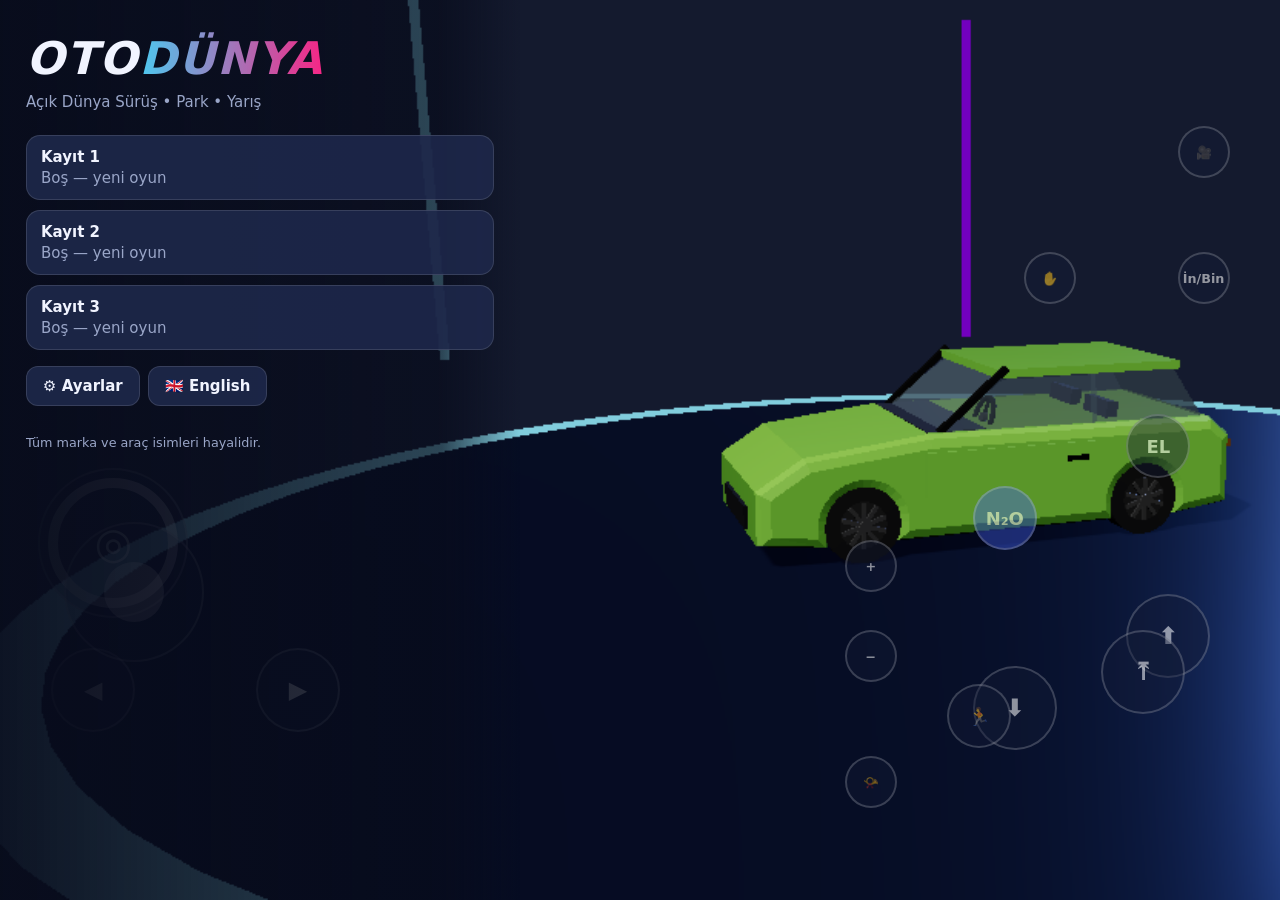
==== oyun-tek-dosya.html @ 237544c9 "Tek dosyalık HTML sürümü ve derleme betiği Co-Authored-By: Claude Opus 5.5 <noreply@anthropic.com> C" ====
<!doctype html>
<html lang="tr">
<head>
  <meta charset="utf-8" />
  <meta name="viewport" content="width=device-width, initial-scale=1, maximum-scale=1, user-scalable=no, viewport-fit=cover" />
  <meta name="theme-color" content="#0d1224" />
  <meta name="mobile-web-app-capable" content="yes" />
  <meta name="apple-mobile-web-app-capable" content="yes" />
  <meta name="description" content="OtoDünya: açık dünya araba sürüş, park etme ve yarış oyunu" />
  <title>OtoDünya — Açık Dünya Sürüş</title>
  <link rel="icon" href="[data-uri]" />
  <style>
:root {
  --ts: 1;
  --bg: #0d1224; --panel: rgba(16, 22, 44, 0.92); --panel2: rgba(30, 40, 75, 0.9);
  --line: rgba(255, 255, 255, 0.12); --txt: #f1f4ff; --muted: #9aa6c8;
  --pri: #4cc9f0; --pri2: #7209b7; --acc: #f72585; --ok: #06d6a0; --warn: #ffd166; --bad: #ef476f; --gold: #ffd60a;
  --r: 14px;
}
body.cb { --ok: #2b8cff; --bad: #ff9f1c; --acc: #ffb000; }
* { box-sizing: border-box; -webkit-tap-highlight-color: transparent; }
html, body { margin: 0; height: 100%; overflow: hidden; background: var(--bg); color: var(--txt); font-family: system-ui, -apple-system, 'Segoe UI', Roboto, 'Noto Sans', sans-serif; font-size: calc(15px * var(--ts)); user-select: none; -webkit-user-select: none; touch-action: none; }
#app, #app canvas { position: fixed; inset: 0; width: 100%; height: 100%; display: block; }
#hud, #touch, #ui { position: fixed; inset: 0; pointer-events: none; }
#ui > * { pointer-events: auto; }
#hud > * { pointer-events: none; }
#hud button, #hud .minimap-wrap, #hud .prompt, #hud .mission-panel, #hud .recover-btn { pointer-events: auto; }
.hidden { display: none !important; }
.muted { color: var(--muted); }
.small { font-size: 0.85em; }
.warn { color: var(--warn); }
button { font: inherit; color: inherit; }
input[type=range] { accent-color: var(--pri); width: 100%; min-width: 80px; }
input[type=checkbox] { width: 22px; height: 22px; accent-color: var(--pri); }

/* ---------- açılış / yükleme ---------- */
#boot, #loading { position: fixed; inset: 0; display: flex; flex-direction: column; align-items: center; justify-content: center; background: radial-gradient(circle at 30% 20%, #1d2b5c, #070a16 70%); z-index: 50; }
#loading { display: none; z-index: 40; }
.spinner { width: 44px; height: 44px; border: 4px solid #fff3; border-top-color: var(--pri); border-radius: 50%; animation: spin 0.9s linear infinite; }
@keyframes spin { to { transform: rotate(360deg); } }
.ld-box { width: min(560px, 86vw); text-align: center; }
.ld-box h1, .logo h1, .mm-head h1 { font-size: 3em; font-weight: 900; letter-spacing: 2px; margin: 0 0 18px; font-style: italic; }
h1 span { background: linear-gradient(90deg, var(--pri), var(--acc)); -webkit-background-clip: text; background-clip: text; color: transparent; }
.ld-bar { height: 12px; background: #ffffff18; border-radius: 99px; overflow: hidden; }
.ld-bar i { display: block; height: 100%; width: 0; background: linear-gradient(90deg, var(--pri), var(--acc)); transition: width 0.25s; }
#loadTip { color: var(--muted); margin-top: 18px; min-height: 2.4em; }

/* ---------- genel bileşenler ---------- */
.btn { border: 1px solid var(--line); background: var(--panel2); padding: 10px 16px; border-radius: 12px; cursor: pointer; font-weight: 600; transition: transform 0.08s, background 0.2s; white-space: nowrap; }
.btn:hover { background: #2b3a6e; }
.btn:active { transform: scale(0.96); }
.btn:disabled { opacity: 0.45; cursor: not-allowed; }
.btn.primary { background: linear-gradient(135deg, var(--pri), #4361ee); border-color: transparent; color: #051026; }
.btn.danger { background: #5c1b2a; border-color: #ef476f66; }
.btn.small { padding: 6px 10px; font-size: 0.88em; border-radius: 9px; }
.btn.on { outline: 2px solid var(--pri); background: #1c4a66; }
.btn.wide { width: 100%; margin: 4px 0; }
.row { display: flex; gap: 8px; align-items: center; flex-wrap: wrap; }
.seg { display: flex; gap: 6px; flex-wrap: nowrap; overflow-x: auto; }
.seg.wrap { flex-wrap: wrap; }
.input { background: #0b1022; border: 1px solid var(--line); color: var(--txt); padding: 10px 12px; border-radius: 10px; font: inherit; width: 100%; max-width: 280px; user-select: text; -webkit-user-select: text; }
.tabs { display: flex; gap: 6px; overflow-x: auto; padding-bottom: 6px; margin-bottom: 10px; scrollbar-width: thin; }
.tab { border: 1px solid var(--line); background: transparent; padding: 8px 12px; border-radius: 99px; cursor: pointer; white-space: nowrap; font-weight: 600; }
.tab.on { background: var(--pri); color: #041022; border-color: transparent; }
.badge { background: var(--ok); color: #032; font-size: 0.75em; padding: 2px 8px; border-radius: 99px; font-weight: 700; }
.mp-bar { height: 7px; background: #ffffff1c; border-radius: 99px; overflow: hidden; margin: 6px 0; }
.mp-bar i { display: block; height: 100%; background: linear-gradient(90deg, var(--ok), var(--pri)); }
.stars { color: var(--gold); font-size: 1.4em; letter-spacing: 2px; }
.price-big { font-size: 1.6em; font-weight: 800; color: var(--gold); }
hr { border: 0; border-top: 1px solid var(--line); margin: 14px 0; }

.overlay { position: fixed; inset: 0; background: rgba(5, 8, 20, 0.62); display: flex; align-items: center; justify-content: center; z-index: 30; pointer-events: auto; backdrop-filter: blur(3px); animation: fade 0.18s; }
@keyframes fade { from { opacity: 0; } }
.overlay .card { background: var(--panel); border: 1px solid var(--line); border-radius: 18px; padding: 20px 22px; width: min(460px, 92vw); max-height: 90vh; overflow: auto; box-shadow: 0 20px 60px #0008; text-align: center; animation: pop 0.2s; }
@keyframes pop { from { transform: scale(0.92); opacity: 0; } }
.overlay .card h2, .overlay .card h3 { margin-top: 0; }
.overlay .card .row { justify-content: center; margin-top: 12px; }
.overlay.pause .card { text-align: left; }
.overlay.pause .keys { margin-top: 12px; line-height: 1.5; }
.lbl { display: block; color: var(--muted); font-size: 0.85em; margin-top: 8px; }
.result .rewards { display: flex; gap: 14px; justify-content: center; font-size: 1.15em; font-weight: 700; margin: 10px 0; }
.days { display: grid; grid-template-columns: repeat(7, 1fr); gap: 4px; margin: 10px 0; }
.day { background: #ffffff10; border-radius: 10px; padding: 6px 2px; font-size: 0.72em; display: flex; flex-direction: column; gap: 2px; }
.day.got { opacity: 0.5; }
.day.today { background: linear-gradient(135deg, var(--pri), var(--acc)); color: #000; font-weight: 700; transform: scale(1.06); }

/* ---------- başlık / ana menü ---------- */
.title-screen { position: absolute; left: 0; top: 0; bottom: 0; width: min(520px, 100%); padding: 32px 26px; background: linear-gradient(90deg, rgba(8, 12, 28, 0.96), rgba(8, 12, 28, 0.7) 85%, transparent); display: flex; flex-direction: column; gap: 16px; overflow: auto; }
.logo p { color: var(--muted); margin: -10px 0 8px; }
.slots { display: flex; flex-direction: column; gap: 10px; }
.slot { display: flex; gap: 8px; align-items: stretch; }
.slot-info { flex: 1; display: flex; flex-direction: column; gap: 3px; background: var(--panel2); border: 1px solid var(--line); border-radius: var(--r); padding: 12px 14px; cursor: pointer; transition: border-color 0.2s; }
.slot-info:hover { border-color: var(--pri); }
.main-menu { position: absolute; left: 0; top: 0; bottom: 0; width: min(560px, 100%); padding: 24px; background: linear-gradient(90deg, rgba(8, 12, 28, 0.95), rgba(8, 12, 28, 0.6) 85%, transparent); display: flex; flex-direction: column; gap: 14px; overflow: auto; }
.mm-head h1 { font-size: 2.3em; margin-bottom: 6px; }
.mm-player { display: flex; gap: 10px; flex-wrap: wrap; color: var(--muted); }
.mm-player b { color: var(--txt); }
.mm-grid { display: grid; grid-template-columns: 1fr 1fr; gap: 10px; }
.mbtn { display: flex; align-items: center; gap: 10px; background: var(--panel2); border: 1px solid var(--line); border-radius: var(--r); padding: 14px; cursor: pointer; font-weight: 700; font-size: 1.02em; text-align: left; transition: transform 0.1s, border-color 0.2s; }
.mbtn:hover { border-color: var(--pri); transform: translateY(-2px); }
.mbtn .mi { font-size: 1.6em; }
.mbtn.big { grid-column: span 2; padding: 18px; font-size: 1.2em; }
.mbtn.primary { background: linear-gradient(135deg, #4361ee, #7209b7); }
.continue { padding: 14px; font-size: 1.1em; }

/* ---------- ekranlar ---------- */
.screen { position: absolute; inset: 0; display: flex; flex-direction: column; background: rgba(8, 12, 28, 0.94); }
.screen.split { background: linear-gradient(90deg, rgba(8, 12, 28, 0.97) 0, rgba(8, 12, 28, 0.93) 55%, transparent 56%); }
.screen.split .scr-body { width: 56%; }
.scr-head { display: flex; align-items: center; gap: 12px; padding: 12px 16px; border-bottom: 1px solid var(--line); background: rgba(8, 12, 28, 0.85); }
.scr-head h2 { margin: 0; flex: 1; font-size: 1.25em; }
.wallet { display: flex; gap: 12px; font-weight: 700; }
.scr-body { flex: 1; overflow: auto; padding: 14px 16px 40px; }
.map-grid { display: grid; grid-template-columns: repeat(auto-fill, minmax(190px, 1fr)); gap: 12px; }
.map-card { background: linear-gradient(160deg, color-mix(in srgb, var(--c) 45%, #111a33), #111a33); border: 1px solid var(--line); border-radius: var(--r); padding: 16px; cursor: pointer; min-height: 130px; display: flex; flex-direction: column; gap: 4px; transition: transform 0.1s; }
.map-card:hover { transform: translateY(-3px); }
.map-card.cur { outline: 2px solid var(--pri); }
.map-card.locked { filter: grayscale(0.8); opacity: 0.6; }
.map-card h3 { margin: 4px 0; }
.map-ico { font-size: 2.2em; }
.mis-list { display: flex; flex-direction: column; gap: 8px; }
.mis-card { display: flex; gap: 12px; align-items: center; background: var(--panel2); border: 1px solid var(--line); border-radius: var(--r); padding: 10px 12px; }
.mis-card.locked { opacity: 0.5; }
.mis-ico { font-size: 1.8em; width: 44px; text-align: center; }
.mis-info { flex: 1; display: flex; flex-direction: column; gap: 2px; min-width: 0; }
.mis-rew { font-size: 0.82em; color: var(--warn); }
.mis-right { display: flex; flex-direction: column; align-items: flex-end; gap: 6px; }
.mis-right .stars { font-size: 1em; }
.lic-row { display: flex; gap: 6px; flex-wrap: wrap; margin-bottom: 10px; }
.lic { padding: 4px 10px; border-radius: 99px; background: #ffffff10; font-size: 0.85em; opacity: 0.55; }
.lic.on { background: var(--ok); color: #032; opacity: 1; font-weight: 700; }
.events section, .boards section { background: var(--panel2); border-radius: var(--r); padding: 12px 14px; margin-bottom: 12px; border: 1px solid var(--line); }
.events h3, .boards h3 { margin: 0 0 8px; }
.task { padding: 6px 0; border-bottom: 1px dashed var(--line); }
.task.done b { text-decoration: line-through; color: var(--ok); }
.board { margin: 6px 0; padding-left: 26px; }
.board li { padding: 3px 0; }
.board li.me { color: var(--gold); font-weight: 800; }
.ach-grid { display: grid; grid-template-columns: repeat(auto-fill, minmax(220px, 1fr)); gap: 10px; }
.ach { background: var(--panel2); border: 1px solid var(--line); border-radius: var(--r); padding: 10px 12px; display: flex; flex-direction: column; gap: 3px; opacity: 0.75; }
.ach.got { opacity: 1; border-color: var(--gold); background: linear-gradient(160deg, #3d3510, var(--panel2)); }
.stats { display: grid; grid-template-columns: repeat(auto-fill, minmax(260px, 1fr)); gap: 8px; }
.stat { display: flex; justify-content: space-between; background: var(--panel2); padding: 10px 14px; border-radius: 10px; }
.set-row { display: flex; align-items: center; gap: 12px; padding: 8px 0; flex-wrap: wrap; }
.settings .set-row { padding: 10px 0; border-bottom: 1px solid var(--line); flex-wrap: nowrap; }
.set-row > span:first-child { flex: 0 0 42%; }
.set-row b { min-width: 52px; text-align: right; }

/* garaj / galeri */
.garage-head { display: flex; gap: 8px; align-items: center; flex-wrap: wrap; margin-bottom: 10px; }
.car-list, .gal-list { display: flex; gap: 8px; overflow-x: auto; padding-bottom: 8px; margin-bottom: 8px; }
.car-item, .gal-card { flex: 0 0 auto; min-width: 140px; background: var(--panel2); border: 1px solid var(--line); border-radius: 12px; padding: 10px; cursor: pointer; display: flex; flex-direction: column; gap: 3px; }
.car-item.on, .gal-card.on { border-color: var(--pri); box-shadow: 0 0 0 1px var(--pri) inset; }
.gal-card.locked { opacity: 0.6; }
.gal-card .price { color: var(--warn); font-weight: 700; font-size: 0.9em; }
.garage-detail h3, .gal-detail h3 { margin: 6px 0; }
.statbars { display: flex; flex-direction: column; gap: 5px; margin: 8px 0 12px; }
.statbar { display: flex; align-items: center; gap: 10px; }
.statbar span { width: 78px; color: var(--muted); font-size: 0.88em; }
.sb { flex: 1; height: 9px; background: #ffffff16; border-radius: 99px; position: relative; overflow: hidden; }
.sb i { position: absolute; left: 0; top: 0; bottom: 0; background: linear-gradient(90deg, var(--pri), #4361ee); border-radius: 99px; }
.sb u { position: absolute; top: 0; bottom: 0; background: var(--ok); }
.upg-list { display: grid; grid-template-columns: repeat(auto-fill, minmax(200px, 1fr)); gap: 8px; }
.upg { background: var(--panel2); border: 1px solid var(--line); border-radius: 12px; padding: 10px; display: flex; flex-direction: column; gap: 4px; }
.pips { display: flex; gap: 4px; }
.pips i { width: 22px; height: 7px; border-radius: 4px; background: #ffffff22; }
.pips i.on { background: var(--ok); }
.engines h4, .profiles h4 { margin: 14px 0 6px; }
.tune-row { padding: 8px 0; border-bottom: 1px solid var(--line); display: flex; flex-direction: column; gap: 4px; }
.tune-sl { display: flex; align-items: center; gap: 8px; }
.tune-sl small { width: 64px; color: var(--muted); font-size: 0.78em; }
.tune-sl small:last-child { text-align: right; }
.profiles .row { padding: 4px 0; }
.profiles .row b { width: 70px; }
.swatches { display: flex; flex-wrap: wrap; gap: 6px; align-items: center; }
.swatches i { width: 30px; height: 30px; border-radius: 50%; border: 2px solid #fff3; cursor: pointer; }
.swatches i.on { border-color: #fff; transform: scale(1.12); }
.swatches input[type=color] { width: 36px; height: 32px; border: 0; background: none; padding: 0; }
.mod-host h4 { margin: 12px 0 6px; }
.mod-foot { position: sticky; bottom: 0; display: flex; gap: 8px; align-items: center; justify-content: flex-end; background: var(--panel); padding: 10px 0; margin-top: 14px; border-top: 1px solid var(--line); }
.mod-foot span { flex: 1; font-weight: 700; color: var(--warn); }
.cloth-list { display: grid; grid-template-columns: repeat(auto-fill, minmax(170px, 1fr)); gap: 8px; }
.cloth { display: flex; align-items: center; gap: 8px; background: var(--panel2); border: 1px solid var(--line); border-radius: 12px; padding: 8px 10px; }
.cloth.on { border-color: var(--ok); }
.cloth b { flex: 1; font-size: 0.9em; }
.cl-sw { width: 22px; height: 22px; border-radius: 6px; border: 1px solid #fff4; }

/* ---------- HUD ---------- */
.hud-top { position: absolute; top: max(10px, env(safe-area-inset-top)); right: 12px; display: flex; gap: 8px; align-items: center; }
.hud-money, .hud-gold, .hud-level { background: rgba(8, 12, 28, 0.7); border: 1px solid var(--line); padding: 6px 12px; border-radius: 99px; font-weight: 800; display: flex; align-items: center; gap: 6px; }
.hud-gold b { color: var(--gold); }
.hud-level { flex-direction: column; gap: 2px; padding: 4px 12px; font-size: 0.8em; }
.xpbar { width: 64px; height: 4px; background: #ffffff22; border-radius: 9px; overflow: hidden; }
.xpbar i { display: block; height: 100%; background: var(--warn); }
.hud-btn { width: 40px; height: 40px; border-radius: 50%; border: 1px solid var(--line); background: rgba(8, 12, 28, 0.7); cursor: pointer; font-size: 1.1em; }
.minimap-wrap { position: absolute; top: max(10px, env(safe-area-inset-top)); left: 12px; width: 170px; height: 170px; border-radius: 50%; border: 3px solid rgba(255, 255, 255, 0.85); box-shadow: 0 4px 18px #0007; overflow: hidden; background: #111; cursor: pointer; }
.minimap { width: 100%; height: 100%; }
.mini-n { position: absolute; top: 2px; left: 50%; transform: translateX(-50%); font-weight: 900; font-size: 11px; color: #fff; text-shadow: 0 0 3px #000; }
.mini-speedlimit { position: absolute; right: 6px; bottom: 6px; width: 36px; height: 36px; border-radius: 50%; background: #fff; border: 4px solid #d62828; color: #000; font-weight: 900; font-size: 13px; display: flex; align-items: center; justify-content: center; }
.gauge-wrap { position: absolute; right: 14px; bottom: max(14px, env(safe-area-inset-bottom)); width: 220px; height: 220px; }
.gauge { width: 100%; height: 100%; }
.g-speed { position: absolute; top: 34%; left: 0; right: 0; text-align: center; display: flex; flex-direction: column; line-height: 1; }
.g-speed b { font-size: 3.1em; font-weight: 900; font-style: italic; text-shadow: 0 2px 8px #000a; }
.g-speed small { color: var(--muted); }
.g-gear { position: absolute; top: 62%; left: 50%; transform: translateX(-50%); font-weight: 900; font-size: 1.4em; color: var(--pri); background: #0009; padding: 0 10px; border-radius: 8px; }
.g-bars { position: absolute; left: -128px; bottom: 6px; width: 120px; display: flex; flex-direction: column; gap: 5px; }
.bar { position: relative; height: 14px; background: rgba(8, 12, 28, 0.75); border: 1px solid var(--line); border-radius: 99px; overflow: hidden; }
.bar i { position: absolute; left: 0; top: 0; bottom: 0; }
.bar span { position: absolute; left: 6px; top: -1px; font-size: 10px; font-weight: 800; }
.bar.nitro i { background: linear-gradient(90deg, #4361ee, #4cc9f0); }
.bar.fuel i { background: linear-gradient(90deg, #f77f00, #fcbf49); }
.bar.fuel.low { animation: blink 0.8s infinite; }
.bar.dmg i { background: linear-gradient(90deg, #ef476f, #9d0208); }
@keyframes blink { 50% { opacity: 0.4; } }
.g-icons { position: absolute; top: 6px; left: 0; right: 0; text-align: center; font-size: 0.85em; }
.g-icons small { background: #06d6a033; color: var(--ok); border-radius: 4px; padding: 0 3px; font-size: 9px; font-weight: 800; }
.toasts { position: absolute; top: 70px; left: 50%; transform: translateX(-50%); display: flex; flex-direction: column; gap: 6px; align-items: center; width: min(90vw, 520px); }
.toast { background: rgba(8, 12, 28, 0.88); border: 1px solid var(--line); padding: 8px 16px; border-radius: 12px; font-weight: 600; animation: pop 0.2s; transition: opacity 0.5s, transform 0.5s; text-align: center; }
.toast.warn { border-color: var(--bad); }
.toast.gold { border-color: var(--gold); color: var(--gold); }
.toast.ok { border-color: var(--ok); }
.toast.out { opacity: 0; transform: translateY(-10px); }
.pops { position: absolute; top: 42%; left: 50%; transform: translateX(-50%); }
.pop { position: absolute; left: 50%; transform: translateX(-50%); white-space: nowrap; text-align: center; animation: rise 1.8s ease-out forwards; display: flex; flex-direction: column; }
.pop b { font-size: 1.9em; font-weight: 900; color: var(--gold); text-shadow: 0 3px 10px #000c, 0 0 2px #000; }
.pop.neg b { color: var(--bad); }
.pop small { color: #fff; text-shadow: 0 1px 4px #000; }
@keyframes rise { 0% { transform: translate(-50%, 20px) scale(0.6); opacity: 0; } 15% { transform: translate(-50%, 0) scale(1.15); opacity: 1; } 80% { opacity: 1; } 100% { transform: translate(-50%, -90px) scale(1); opacity: 0; } }
.bigtext { position: absolute; top: 24%; left: 0; right: 0; text-align: center; font-size: 2.8em; font-weight: 900; font-style: italic; text-shadow: 0 4px 16px #000c; opacity: 0; pointer-events: none; }
.bigtext.show { animation: big 1.6s ease-out forwards; }
@keyframes big { 0% { opacity: 0; transform: scale(0.5); } 15% { opacity: 1; transform: scale(1.1); } 25% { transform: scale(1); } 80% { opacity: 1; } 100% { opacity: 0; } }
.prompt { position: absolute; bottom: 30%; left: 50%; transform: translateX(-50%); background: rgba(8, 12, 28, 0.88); border: 1px solid var(--pri); padding: 10px 18px; border-radius: 99px; font-weight: 700; cursor: pointer; }
.prompt b { background: var(--pri); color: #000; border-radius: 6px; padding: 0 7px; margin-right: 6px; }
.mission-panel { position: absolute; top: 200px; left: 12px; width: 230px; background: rgba(8, 12, 28, 0.82); border: 1px solid var(--line); border-left: 4px solid var(--pri); border-radius: 12px; padding: 10px 12px; font-size: 0.9em; }
.mission-panel h4 { margin: 0 0 6px; color: var(--pri); }
.mp-abort { margin-top: 6px; background: transparent; border: 1px solid var(--line); border-radius: 8px; padding: 3px 8px; cursor: pointer; font-size: 0.8em; color: var(--muted); }
.mission-timer { position: absolute; top: 14px; left: 50%; transform: translateX(-50%); font-size: 1.9em; font-weight: 900; font-variant-numeric: tabular-nums; text-shadow: 0 2px 8px #000; }
.mission-timer.warn { color: var(--bad); animation: blink 0.6s infinite; }
.drift-score { position: absolute; top: 33%; right: 8%; text-align: right; display: flex; flex-direction: column; }
.drift-score b { font-size: 2.4em; font-weight: 900; font-style: italic; color: #fff; text-shadow: 0 3px 10px #000; }
.drift-score small { color: var(--acc); font-weight: 900; letter-spacing: 2px; }
.drift-score.bank b { color: var(--ok); }
.drift-score.fail b { color: var(--bad); text-decoration: line-through; }
.police-bar { position: absolute; top: 60px; left: 50%; transform: translateX(-50%); background: linear-gradient(90deg, #1d4ed8, #c1121f); padding: 6px 18px; border-radius: 99px; font-weight: 800; }
.police-bar.blink { background: linear-gradient(90deg, #c1121f, #1d4ed8); }
.police-bar.patrol { background: #1d4ed8; }
.save-icon { position: absolute; right: 14px; top: 64px; font-size: 1.3em; opacity: 0; }
.save-icon.on { animation: saved 1.6s; }
@keyframes saved { 0%, 100% { opacity: 0; } 20%, 70% { opacity: 1; } }
.fps { position: absolute; left: 190px; top: 12px; background: #000a; padding: 2px 8px; border-radius: 6px; font: 12px monospace; color: #7f7; }
.recover-btn { position: absolute; left: 50%; bottom: 22%; transform: translateX(-50%); background: var(--bad); color: #fff; border: 0; padding: 12px 22px; border-radius: 99px; font-weight: 800; font-size: 1.1em; cursor: pointer; box-shadow: 0 6px 20px #000a; animation: pulse 1s infinite; }
@keyframes pulse { 50% { transform: translateX(-50%) scale(1.06); } }
.drag-lights { position: absolute; top: 90px; left: 50%; transform: translateX(-50%); display: flex; gap: 10px; background: #000c; padding: 10px 14px; border-radius: 16px; }
.drag-lights i { width: 30px; height: 30px; border-radius: 50%; background: #332200; }
.drag-lights i.on { background: #ffb703; box-shadow: 0 0 18px #ffb703; }
.drag-lights i.g { background: #062; }
.drag-lights i.g.on { background: #06d6a0; box-shadow: 0 0 22px #06d6a0; }
.shift-bar { position: absolute; bottom: max(240px, calc(env(safe-area-inset-bottom) + 240px)); right: 30px; width: 180px; height: 12px; background: #0009; border-radius: 99px; overflow: hidden; border: 1px solid var(--line); }
.shift-bar i { display: block; height: 100%; background: var(--pri); }
.shift-bar.good i { background: var(--ok); }
.shift-bar.over i { background: var(--bad); }
.shift-bar b { position: absolute; right: 6px; top: -2px; font-size: 11px; }
.rear-frame { position: absolute; top: 12px; left: 50%; transform: translateX(-50%); width: min(300px, 40vw); aspect-ratio: 16/8; border: 3px solid #fff; border-radius: 10px; box-shadow: 0 4px 14px #0008; }
.rear-frame span { position: absolute; top: -20px; left: 0; font-size: 0.75em; color: #fff; text-shadow: 0 1px 3px #000; }
.flash { position: absolute; inset: 0; background: #fff; opacity: 0; }
.flash.on { animation: flash 0.5s; }
@keyframes flash { 0% { opacity: 0.9; } 100% { opacity: 0; } }
.rain-overlay { position: absolute; inset: 0; width: 100%; height: 100%; }
.speed-fx { position: absolute; inset: 0; opacity: 0; background: radial-gradient(ellipse at center, transparent 45%, rgba(255, 255, 255, 0.05) 60%, rgba(180, 210, 255, 0.25) 100%), repeating-conic-gradient(from 0deg at 50% 50%, transparent 0deg 3deg, rgba(255, 255, 255, 0.06) 3deg 4deg); -webkit-mask-image: radial-gradient(ellipse at center, transparent 40%, #000 85%); mask-image: radial-gradient(ellipse at center, transparent 40%, #000 85%); transition: opacity 0.3s; }
.radio-ind { position: absolute; bottom: 20px; left: 50%; transform: translateX(-50%); background: rgba(8, 12, 28, 0.85); padding: 8px 16px; border-radius: 99px; font-weight: 700; }

/* ---------- tam harita ---------- */
.fullmap { flex-direction: row; }
.map-box { display: flex; gap: 14px; align-items: flex-start; max-width: 96vw; max-height: 92vh; }
.map-box canvas { width: min(88vh, 70vw); height: min(88vh, 70vw); border-radius: 14px; border: 2px solid #fff6; cursor: crosshair; }
.map-side { background: var(--panel); border-radius: 14px; padding: 14px; width: 220px; max-height: 88vh; overflow: auto; }
.map-side h3 { margin: 0; }
.map-legend { display: flex; flex-direction: column; gap: 4px; margin: 10px 0; font-size: 0.9em; }
.fullmap .close { position: absolute; top: 14px; right: 14px; }

/* ---------- dokunmatik ---------- */
.touch-ui { position: absolute; inset: 0; pointer-events: none; }
.tbtn { position: absolute; pointer-events: auto; width: 64px; height: 64px; border-radius: 50%; background: rgba(20, 28, 55, 0.75); border: 2px solid rgba(255, 255, 255, 0.35); display: flex; align-items: center; justify-content: center; font-weight: 900; font-size: 1.2em; color: #fff; transform-origin: center; touch-action: none; user-select: none; }
.tbtn.big { width: 84px; height: 84px; font-size: 1.6em; }
.tbtn.small { width: 52px; height: 52px; font-size: 0.85em; }
.tbtn.on { background: rgba(76, 201, 240, 0.7); }
.tbtn.nitro { background: rgba(67, 97, 238, 0.75); }
.tbtn.wheel { width: 150px; height: 150px; background: rgba(20, 28, 55, 0.5); }
.wheel-in { width: 130px; height: 130px; border-radius: 50%; border: 10px solid rgba(255, 255, 255, 0.7); display: flex; align-items: center; justify-content: center; font-size: 2.4em; transition: transform 0.05s; }
.tbtn.joy { width: 140px; height: 140px; background: rgba(20, 28, 55, 0.4); }
.joy-knob { width: 60px; height: 60px; border-radius: 50%; background: rgba(255, 255, 255, 0.6); }
.touch-ui[data-mode=car] .foot, .touch-ui[data-mode=foot] .drive, .touch-ui[data-mode=foot] .drive-btn, .touch-ui[data-mode=foot] .drive-wheel { display: none; }
.touch-ui[data-ctrl=buttons] .drive-wheel, .touch-ui[data-ctrl=wheel] .drive-btn, .touch-ui[data-ctrl=tilt] .drive-btn, .touch-ui[data-ctrl=tilt] .drive-wheel { display: none; }
.touch-ui[data-gear=auto] .manual { display: none; }
.touch-ui.edit .tbtn { display: flex !important; outline: 2px dashed var(--warn); cursor: move; }
.edit-done { position: fixed; top: 14px; left: 50%; transform: translateX(-50%); z-index: 60; pointer-events: auto; }

/* ---------- diğer ---------- */
.emote-grid { display: grid; grid-template-columns: repeat(5, 1fr); gap: 8px; margin: 12px 0; }
.emote-grid .btn { display: flex; flex-direction: column; align-items: center; gap: 2px; padding: 8px 4px; }
.emote-grid .big { font-size: 1.7em; }
.photo-ui { position: fixed; inset: 0; pointer-events: none; z-index: 20; }
.photo-panel { position: absolute; right: 12px; top: 12px; width: 290px; max-height: calc(100vh - 24px); overflow: auto; background: var(--panel); border-radius: 14px; padding: 12px 14px; pointer-events: auto; }
.photo-panel h3 { margin: 0 0 6px; }
.photo-panel .set-row { display: flex; gap: 8px; align-items: center; padding: 4px 0; }
.photo-ui.hideui .photo-panel { display: none; }
.photo-show { position: absolute; right: 12px; top: 12px; pointer-events: auto; display: none; opacity: 0.4; }
.photo-ui.hideui .photo-show { display: block; }
.drone-ui { position: fixed; top: 12px; left: 50%; transform: translateX(-50%); display: flex; gap: 12px; align-items: center; background: var(--panel); padding: 8px 14px; border-radius: 99px; z-index: 20; }
.tutorial { position: fixed; bottom: 20px; left: 50%; transform: translateX(-50%); width: min(460px, 92vw); background: var(--panel); border: 2px solid var(--pri); border-radius: 16px; padding: 12px 16px; z-index: 25; box-shadow: 0 10px 30px #0009; }
.tutorial p { margin: 6px 0 10px; }
.tutorial .row { justify-content: flex-end; }

@media (max-width: 900px) {
  .screen.split { background: rgba(8, 12, 28, 0.93); }
  .screen.split .scr-body { width: 100%; padding-top: 40vh; background: linear-gradient(180deg, transparent 0, transparent 38vh, rgba(8, 12, 28, 0.97) 40vh); }
  .screen.split { background: transparent; }
  .mm-grid { grid-template-columns: 1fr 1fr; }
  .main-menu, .title-screen { width: 100%; background: linear-gradient(0deg, rgba(8, 12, 28, 0.97) 55%, rgba(8, 12, 28, 0.3)); justify-content: flex-end; }
  .minimap-wrap { width: 120px; height: 120px; }
  .mission-panel { top: 140px; width: 190px; font-size: 0.8em; }
  .gauge-wrap { width: 150px; height: 150px; right: 50%; transform: translateX(50%); bottom: 4px; }
  .g-speed b { font-size: 2.1em; }
  .g-bars { left: auto; right: -2px; bottom: auto; top: -46px; width: 150px; flex-direction: row; }
  .g-bars .bar { flex: 1; }
  .hud-level { display: none; }
  .fps { left: 140px; }
  .map-box { flex-direction: column; align-items: center; }
  .map-box canvas { width: min(92vw, 70vh); height: min(92vw, 70vh); }
  .map-side { width: min(92vw, 400px); }
  .shift-bar { right: 50%; transform: translateX(50%); bottom: 160px; }
  .set-row > span:first-child { flex-basis: 38%; }
}
@media (max-height: 500px) {
  .gauge-wrap { width: 130px; height: 130px; }
  .minimap-wrap { width: 110px; height: 110px; }
  .bigtext { font-size: 2em; }
}

/* ---------- mobil yerleşim düzeltmeleri ---------- */
@media (max-width: 900px), (max-height: 500px) {
  .gauge-wrap { width: 124px; height: 124px; top: max(4px, env(safe-area-inset-top)); bottom: auto; right: 50%; transform: translateX(50%); }
  .g-speed { top: 30%; }
  .g-speed b { font-size: 1.8em; }
  .g-gear { font-size: 1em; }
  .g-bars { top: auto; bottom: -22px; right: -30px; width: 184px; flex-direction: row; left: auto; }
  .g-icons { display: none; }
  .mission-timer { top: 150px; font-size: 1.3em; }
  .rear-frame { left: 12px; top: 140px; transform: none; width: 180px; }
  .toasts { top: 160px; }
  .police-bar { top: 150px; }
  .shift-bar { bottom: auto; top: 156px; }
  .main-menu, .title-screen { justify-content: flex-start; padding: 12px 16px; gap: 8px; }
  .mm-head h1 { font-size: 1.6em; margin: 0; }
  .mm-grid { grid-template-columns: repeat(3, 1fr); gap: 6px; }
  .mbtn { padding: 8px 10px; font-size: 0.9em; gap: 6px; }
  .mbtn .mi { font-size: 1.2em; }
  .mbtn.big { grid-column: span 3; padding: 10px; font-size: 1em; }
  .continue { padding: 10px; }
  .scr-head { padding: 6px 12px; }
  .scr-body { padding: 10px 12px 30px; }
}
@media (max-height: 500px) {
  .mm-grid { grid-template-columns: repeat(4, 1fr); }
  .mbtn.big { grid-column: span 4; }
  .screen.split .scr-body { padding-top: 10px; width: 58%; background: rgba(8, 12, 28, 0.95); }
  .screen.split { background: transparent; }
}

</style>
  </head>
<body>
  <div id="app"></div>
  <div id="hud" style="display:none"></div>
  <div id="touch"></div>
  <div id="ui"></div>
  <div id="loading">
    <div class="ld-box">
      <h1>OTO<span>DÜNYA</span></h1>
      <div class="ld-bar"><i id="loadBar"></i></div>
      <p id="loadTip"></p>
    </div>
  </div>
  <div id="boot"><div class="spinner"></div><p>Yükleniyor…</p></div>
  <noscript>Bu oyun için JavaScript gereklidir.</noscript>
  <script>
/* OtoDünya — tek dosya sürümü. Three.js (MIT) dahildir. */
(()=>{var Lc="170";var op=2;var Kf=0,ad=1,ii=2,rl=0,lp=1,en=2;var es=100,Zf=101,Jf=102;var $f=200,Qf=201,e0=202,t0=203,Dc=204,zc=205,i0=206,n0=207,s0=208,r0=209,a0=210,o0=211,l0=212,c0=213,h0=214,d0=0,u0=1,p0=2,f0=3,m0=4,g0=5,y0=6,v0=7;var cp=1,hp=2,dp=3,al=4;var up=6,pp=7;var fp=300,qs=301,Ks=302,Uc=303,Nc=304,ol=306,Gr=1e3,ns=1001,Oc=1002,ri=1003,x0=1004;var Fa=1005;var hn=1006,Zl=1007;var Ws=1008;var kn=1009,mp=1010,gp=1011,Vr=1012,od=1013,ss=1014,Xi=1015,fn=1016,ld=1017,cd=1018,Zs=1020,yp=35902,vp=1021,xp=1022,qi=1023,Mp=1024,_p=1025,Wr=1026,Js=1027,hd=1028,dd=1029,wp=1030,ud=1031;var pd=1033,bo=33776,So=33777,To=33778,Eo=33779,Bc=35840,Fc=35841,Hc=35842,Gc=35843,Vc=36196,Wc=37492,jc=37496,Yc=37808,Xc=37809,qc=37810,Kc=37811,Zc=37812,Jc=37813,$c=37814,Qc=37815,eh=37816,th=37817,ih=37818,nh=37819,sh=37820,rh=37821,Ro=36492,ah=36494,oh=36495,bp=36283,lh=36284,ch=36285,hh=36286;var Co=2300,dh=2301,Jl=2302,qd=2400,Kd=2401,Zd=2402;var Sp=3201;var Vs="",Ut="srgb",cr="srgb-linear",ll="linear",ft="srgb";var Ts=7680;var M0=512,_0=513,w0=514,b0=515,S0=516,T0=517,E0=518,R0=519,uh=35044,hs=35048;var Jd="300 es",$s=2e3,ko=2001,Pn=class{addEventListener(e,t){this._listeners===void 0&&(this._listeners={});let i=this._listeners;i[e]===void 0&&(i[e]=[]),i[e].indexOf(t)===-1&&i[e].push(t)}hasEventListener(e,t){if(this._listeners===void 0)return!1;let i=this._listeners;return i[e]!==void 0&&i[e].indexOf(t)!==-1}removeEventListener(e,t){if(this._listeners===void 0)return;let i=this._listeners[e];if(i!==void 0){let n=i.indexOf(t);n!==-1&&i.splice(n,1)}}dispatchEvent(e){if(this._listeners===void 0)return;let t=this._listeners[e.type];if(t!==void 0){e.target=this;let i=t.slice(0);for(let n=0,s=i.length;n<s;n++)i[n].call(this,e);e.target=null}}},Kt=["00","01","02","03","04","05","06","07","08","09","0a","0b","0c","0d","0e","0f","10","11","12","13","14","15","16","17","18","19","1a","1b","1c","1d","1e","1f","20","21","22","23","24","25","26","27","28","29","2a","2b","2c","2d","2e","2f","30","31","32","33","34","35","36","37","38","39","3a","3b","3c","3d","3e","3f","40","41","42","43","44","45","46","47","48","49","4a","4b","4c","4d","4e","4f","50","51","52","53","54","55","56","57","58","59","5a","5b","5c","5d","5e","5f","60","61","62","63","64","65","66","67","68","69","6a","6b","6c","6d","6e","6f","70","71","72","73","74","75","76","77","78","79","7a","7b","7c","7d","7e","7f","80","81","82","83","84","85","86","87","88","89","8a","8b","8c","8d","8e","8f","90","91","92","93","94","95","96","97","98","99","9a","9b","9c","9d","9e","9f","a0","a1","a2","a3","a4","a5","a6","a7","a8","a9","aa","ab","ac","ad","ae","af","b0","b1","b2","b3","b4","b5","b6","b7","b8","b9","ba","bb","bc","bd","be","bf","c0","c1","c2","c3","c4","c5","c6","c7","c8","c9","ca","cb","cc","cd","ce","cf","d0","d1","d2","d3","d4","d5","d6","d7","d8","d9","da","db","dc","dd","de","df","e0","e1","e2","e3","e4","e5","e6","e7","e8","e9","ea","eb","ec","ed","ee","ef","f0","f1","f2","f3","f4","f5","f6","f7","f8","f9","fa","fb","fc","fd","fe","ff"];var Ao=Math.PI/180,Po=180/Math.PI;function dn(){let r=4294967295*Math.random()|0,e=4294967295*Math.random()|0,t=4294967295*Math.random()|0,i=4294967295*Math.random()|0;return(Kt[255&r]+Kt[r>>8&255]+Kt[r>>16&255]+Kt[r>>24&255]+"-"+Kt[255&e]+Kt[e>>8&255]+"-"+Kt[e>>16&15|64]+Kt[e>>24&255]+"-"+Kt[63&t|128]+Kt[t>>8&255]+"-"+Kt[t>>16&255]+Kt[t>>24&255]+Kt[255&i]+Kt[i>>8&255]+Kt[i>>16&255]+Kt[i>>24&255]).toLowerCase()}function Vt(r,e,t){return Math.max(e,Math.min(t,r))}function A0(r,e){return(r%e+e)%e}function $l(r,e,t){return(1-t)*r+t*e}function Yi(r,e){switch(e.constructor){case Float32Array:return r;case Uint32Array:return r/4294967295;case Uint16Array:return r/65535;case Uint8Array:return r/255;case Int32Array:return Math.max(r/2147483647,-1);case Int16Array:return Math.max(r/32767,-1);case Int8Array:return Math.max(r/127,-1);default:throw new Error("Invalid component type.")}}function mt(r,e){switch(e.constructor){case Float32Array:return r;case Uint32Array:return Math.round(4294967295*r);case Uint16Array:return Math.round(65535*r);case Uint8Array:return Math.round(255*r);case Int32Array:return Math.round(2147483647*r);case Int16Array:return Math.round(32767*r);case Int8Array:return Math.round(127*r);default:throw new Error("Invalid component type.")}}var de=class r{constructor(e=0,t=0){r.prototype.isVector2=!0,this.x=e,this.y=t}get width(){return this.x}set width(e){this.x=e}get height(){return this.y}set height(e){this.y=e}set(e,t){return this.x=e,this.y=t,this}setScalar(e){return this.x=e,this.y=e,this}setX(e){return this.x=e,this}setY(e){return this.y=e,this}setComponent(e,t){switch(e){case 0:this.x=t;break;case 1:this.y=t;break;default:throw new Error("index is out of range: "+e)}return this}getComponent(e){switch(e){case 0:return this.x;case 1:return this.y;default:throw new Error("index is out of range: "+e)}}clone(){return new this.constructor(this.x,this.y)}copy(e){return this.x=e.x,this.y=e.y,this}add(e){return this.x+=e.x,this.y+=e.y,this}addScalar(e){return this.x+=e,this.y+=e,this}addVectors(e,t){return this.x=e.x+t.x,this.y=e.y+t.y,this}addScaledVector(e,t){return this.x+=e.x*t,this.y+=e.y*t,this}sub(e){return this.x-=e.x,this.y-=e.y,this}subScalar(e){return this.x-=e,this.y-=e,this}subVectors(e,t){return this.x=e.x-t.x,this.y=e.y-t.y,this}multiply(e){return this.x*=e.x,this.y*=e.y,this}multiplyScalar(e){return this.x*=e,this.y*=e,this}divide(e){return this.x/=e.x,this.y/=e.y,this}divideScalar(e){return this.multiplyScalar(1/e)}applyMatrix3(e){let t=this.x,i=this.y,n=e.elements;return this.x=n[0]*t+n[3]*i+n[6],this.y=n[1]*t+n[4]*i+n[7],this}min(e){return this.x=Math.min(this.x,e.x),this.y=Math.min(this.y,e.y),this}max(e){return this.x=Math.max(this.x,e.x),this.y=Math.max(this.y,e.y),this}clamp(e,t){return this.x=Math.max(e.x,Math.min(t.x,this.x)),this.y=Math.max(e.y,Math.min(t.y,this.y)),this}clampScalar(e,t){return this.x=Math.max(e,Math.min(t,this.x)),this.y=Math.max(e,Math.min(t,this.y)),this}clampLength(e,t){let i=this.length();return this.divideScalar(i||1).multiplyScalar(Math.max(e,Math.min(t,i)))}floor(){return this.x=Math.floor(this.x),this.y=Math.floor(this.y),this}ceil(){return this.x=Math.ceil(this.x),this.y=Math.ceil(this.y),this}round(){return this.x=Math.round(this.x),this.y=Math.round(this.y),this}roundToZero(){return this.x=Math.trunc(this.x),this.y=Math.trunc(this.y),this}negate(){return this.x=-this.x,this.y=-this.y,this}dot(e){return this.x*e.x+this.y*e.y}cross(e){return this.x*e.y-this.y*e.x}lengthSq(){return this.x*this.x+this.y*this.y}length(){return Math.sqrt(this.x*this.x+this.y*this.y)}manhattanLength(){return Math.abs(this.x)+Math.abs(this.y)}normalize(){return this.divideScalar(this.length()||1)}angle(){return Math.atan2(-this.y,-this.x)+Math.PI}angleTo(e){let t=Math.sqrt(this.lengthSq()*e.lengthSq());if(t===0)return Math.PI/2;let i=this.dot(e)/t;return Math.acos(Vt(i,-1,1))}distanceTo(e){return Math.sqrt(this.distanceToSquared(e))}distanceToSquared(e){let t=this.x-e.x,i=this.y-e.y;return t*t+i*i}manhattanDistanceTo(e){return Math.abs(this.x-e.x)+Math.abs(this.y-e.y)}setLength(e){return this.normalize().multiplyScalar(e)}lerp(e,t){return this.x+=(e.x-this.x)*t,this.y+=(e.y-this.y)*t,this}lerpVectors(e,t,i){return this.x=e.x+(t.x-e.x)*i,this.y=e.y+(t.y-e.y)*i,this}equals(e){return e.x===this.x&&e.y===this.y}fromArray(e,t=0){return this.x=e[t],this.y=e[t+1],this}toArray(e=[],t=0){return e[t]=this.x,e[t+1]=this.y,e}fromBufferAttribute(e,t){return this.x=e.getX(t),this.y=e.getY(t),this}rotateAround(e,t){let i=Math.cos(t),n=Math.sin(t),s=this.x-e.x,a=this.y-e.y;return this.x=s*i-a*n+e.x,this.y=s*n+a*i+e.y,this}random(){return this.x=Math.random(),this.y=Math.random(),this}*[Symbol.iterator](){yield this.x,yield this.y}},Je=class r{constructor(e,t,i,n,s,a,o,l,c){r.prototype.isMatrix3=!0,this.elements=[1,0,0,0,1,0,0,0,1],e!==void 0&&this.set(e,t,i,n,s,a,o,l,c)}set(e,t,i,n,s,a,o,l,c){let h=this.elements;return h[0]=e,h[1]=n,h[2]=o,h[3]=t,h[4]=s,h[5]=l,h[6]=i,h[7]=a,h[8]=c,this}identity(){return this.set(1,0,0,0,1,0,0,0,1),this}copy(e){let t=this.elements,i=e.elements;return t[0]=i[0],t[1]=i[1],t[2]=i[2],t[3]=i[3],t[4]=i[4],t[5]=i[5],t[6]=i[6],t[7]=i[7],t[8]=i[8],this}extractBasis(e,t,i){return e.setFromMatrix3Column(this,0),t.setFromMatrix3Column(this,1),i.setFromMatrix3Column(this,2),this}setFromMatrix4(e){let t=e.elements;return this.set(t[0],t[4],t[8],t[1],t[5],t[9],t[2],t[6],t[10]),this}multiply(e){return this.multiplyMatrices(this,e)}premultiply(e){return this.multiplyMatrices(e,this)}multiplyMatrices(e,t){let i=e.elements,n=t.elements,s=this.elements,a=i[0],o=i[3],l=i[6],c=i[1],h=i[4],u=i[7],d=i[2],p=i[5],f=i[8],g=n[0],m=n[3],x=n[6],y=n[1],v=n[4],_=n[7],S=n[2],b=n[5],T=n[8];return s[0]=a*g+o*y+l*S,s[3]=a*m+o*v+l*b,s[6]=a*x+o*_+l*T,s[1]=c*g+h*y+u*S,s[4]=c*m+h*v+u*b,s[7]=c*x+h*_+u*T,s[2]=d*g+p*y+f*S,s[5]=d*m+p*v+f*b,s[8]=d*x+p*_+f*T,this}multiplyScalar(e){let t=this.elements;return t[0]*=e,t[3]*=e,t[6]*=e,t[1]*=e,t[4]*=e,t[7]*=e,t[2]*=e,t[5]*=e,t[8]*=e,this}determinant(){let e=this.elements,t=e[0],i=e[1],n=e[2],s=e[3],a=e[4],o=e[5],l=e[6],c=e[7],h=e[8];return t*a*h-t*o*c-i*s*h+i*o*l+n*s*c-n*a*l}invert(){let e=this.elements,t=e[0],i=e[1],n=e[2],s=e[3],a=e[4],o=e[5],l=e[6],c=e[7],h=e[8],u=h*a-o*c,d=o*l-h*s,p=c*s-a*l,f=t*u+i*d+n*p;if(f===0)return this.set(0,0,0,0,0,0,0,0,0);let g=1/f;return e[0]=u*g,e[1]=(n*c-h*i)*g,e[2]=(o*i-n*a)*g,e[3]=d*g,e[4]=(h*t-n*l)*g,e[5]=(n*s-o*t)*g,e[6]=p*g,e[7]=(i*l-c*t)*g,e[8]=(a*t-i*s)*g,this}transpose(){let e,t=this.elements;return e=t[1],t[1]=t[3],t[3]=e,e=t[2],t[2]=t[6],t[6]=e,e=t[5],t[5]=t[7],t[7]=e,this}getNormalMatrix(e){return this.setFromMatrix4(e).invert().transpose()}transposeIntoArray(e){let t=this.elements;return e[0]=t[0],e[1]=t[3],e[2]=t[6],e[3]=t[1],e[4]=t[4],e[5]=t[7],e[6]=t[2],e[7]=t[5],e[8]=t[8],this}setUvTransform(e,t,i,n,s,a,o){let l=Math.cos(s),c=Math.sin(s);return this.set(i*l,i*c,-i*(l*a+c*o)+a+e,-n*c,n*l,-n*(-c*a+l*o)+o+t,0,0,1),this}scale(e,t){return this.premultiply(Ql.makeScale(e,t)),this}rotate(e){return this.premultiply(Ql.makeRotation(-e)),this}translate(e,t){return this.premultiply(Ql.makeTranslation(e,t)),this}makeTranslation(e,t){return e.isVector2?this.set(1,0,e.x,0,1,e.y,0,0,1):this.set(1,0,e,0,1,t,0,0,1),this}makeRotation(e){let t=Math.cos(e),i=Math.sin(e);return this.set(t,-i,0,i,t,0,0,0,1),this}makeScale(e,t){return this.set(e,0,0,0,t,0,0,0,1),this}equals(e){let t=this.elements,i=e.elements;for(let n=0;n<9;n++)if(t[n]!==i[n])return!1;return!0}fromArray(e,t=0){for(let i=0;i<9;i++)this.elements[i]=e[i+t];return this}toArray(e=[],t=0){let i=this.elements;return e[t]=i[0],e[t+1]=i[1],e[t+2]=i[2],e[t+3]=i[3],e[t+4]=i[4],e[t+5]=i[5],e[t+6]=i[6],e[t+7]=i[7],e[t+8]=i[8],e}clone(){return new this.constructor().fromArray(this.elements)}},Ql=new Je;function Tp(r){for(let e=r.length-1;e>=0;--e)if(r[e]>=65535)return!0;return!1}function Io(r){return document.createElementNS("http://www.w3.org/1999/xhtml",r)}function C0(){let r=Io("canvas");return r.style.display="block",r}var $d={};function Or(r){r in $d||($d[r]=!0,console.warn(r))}var ct={enabled:!0,workingColorSpace:cr,spaces:{},convert:function(r,e,t){return this.enabled!==!1&&e!==t&&e&&t&&(this.spaces[e].transfer===ft&&(r.r=un(r.r),r.g=un(r.g),r.b=un(r.b)),this.spaces[e].primaries!==this.spaces[t].primaries&&(r.applyMatrix3(this.spaces[e].toXYZ),r.applyMatrix3(this.spaces[t].fromXYZ)),this.spaces[t].transfer===ft&&(r.r=Ys(r.r),r.g=Ys(r.g),r.b=Ys(r.b))),r},fromWorkingColorSpace:function(r,e){return this.convert(r,this.workingColorSpace,e)},toWorkingColorSpace:function(r,e){return this.convert(r,e,this.workingColorSpace)},getPrimaries:function(r){return this.spaces[r].primaries},getTransfer:function(r){return r===Vs?ll:this.spaces[r].transfer},getLuminanceCoefficients:function(r,e=this.workingColorSpace){return r.fromArray(this.spaces[e].luminanceCoefficients)},define:function(r){Object.assign(this.spaces,r)},_getMatrix:function(r,e,t){return r.copy(this.spaces[e].toXYZ).multiply(this.spaces[t].fromXYZ)},_getDrawingBufferColorSpace:function(r){return this.spaces[r].outputColorSpaceConfig.drawingBufferColorSpace},_getUnpackColorSpace:function(r=this.workingColorSpace){return this.spaces[r].workingColorSpaceConfig.unpackColorSpace}};function un(r){return r<.04045?.0773993808*r:Math.pow(.9478672986*r+.0521327014,2.4)}function Ys(r){return r<.0031308?12.92*r:1.055*Math.pow(r,.41666)-.055}var Qd=[.64,.33,.3,.6,.15,.06],eu=[.2126,.7152,.0722],tu=[.3127,.329],iu=new Je().set(.4123908,.3575843,.1804808,.212639,.7151687,.0721923,.0193308,.1191948,.9505322),nu=new Je().set(3.2409699,-1.5373832,-.4986108,-.9692436,1.8759675,.0415551,.0556301,-.203977,1.0569715),Es;ct.define({[cr]:{primaries:Qd,whitePoint:tu,transfer:ll,toXYZ:iu,fromXYZ:nu,luminanceCoefficients:eu,workingColorSpaceConfig:{unpackColorSpace:Ut},outputColorSpaceConfig:{drawingBufferColorSpace:Ut}},[Ut]:{primaries:Qd,whitePoint:tu,transfer:ft,toXYZ:iu,fromXYZ:nu,luminanceCoefficients:eu,outputColorSpaceConfig:{drawingBufferColorSpace:Ut}}});var ph=class{static getDataURL(e){if(/^data:/i.test(e.src)||typeof HTMLCanvasElement>"u")return e.src;let t;if(e instanceof HTMLCanvasElement)t=e;else{Es===void 0&&(Es=Io("canvas")),Es.width=e.width,Es.height=e.height;let i=Es.getContext("2d");e instanceof ImageData?i.putImageData(e,0,0):i.drawImage(e,0,0,e.width,e.height),t=Es}return t.width>2048||t.height>2048?(console.warn("THREE.ImageUtils.getDataURL: Image converted to jpg for performance reasons",e),t.toDataURL("image/jpeg",.6)):t.toDataURL("image/png")}static sRGBToLinear(e){if(typeof HTMLImageElement<"u"&&e instanceof HTMLImageElement||typeof HTMLCanvasElement<"u"&&e instanceof HTMLCanvasElement||typeof ImageBitmap<"u"&&e instanceof ImageBitmap){let t=Io("canvas");t.width=e.width,t.height=e.height;let i=t.getContext("2d");i.drawImage(e,0,0,e.width,e.height);let n=i.getImageData(0,0,e.width,e.height),s=n.data;for(let a=0;a<s.length;a++)s[a]=255*un(s[a]/255);return i.putImageData(n,0,0),t}if(e.data){let t=e.data.slice(0);for(let i=0;i<t.length;i++)t instanceof Uint8Array||t instanceof Uint8ClampedArray?t[i]=Math.floor(255*un(t[i]/255)):t[i]=un(t[i]);return{data:t,width:e.width,height:e.height}}return console.warn("THREE.ImageUtils.sRGBToLinear(): Unsupported image type. No color space conversion applied."),e}},k0=0,Lo=class{constructor(e=null){this.isSource=!0,Object.defineProperty(this,"id",{value:k0++}),this.uuid=dn(),this.data=e,this.dataReady=!0,this.version=0}set needsUpdate(e){e===!0&&this.version++}toJSON(e){let t=e===void 0||typeof e=="string";if(!t&&e.images[this.uuid]!==void 0)return e.images[this.uuid];let i={uuid:this.uuid,url:""},n=this.data;if(n!==null){let s;if(Array.isArray(n)){s=[];for(let a=0,o=n.length;a<o;a++)n[a].isDataTexture?s.push(ec(n[a].image)):s.push(ec(n[a]))}else s=ec(n);i.url=s}return t||(e.images[this.uuid]=i),i}};function ec(r){return typeof HTMLImageElement<"u"&&r instanceof HTMLImageElement||typeof HTMLCanvasElement<"u"&&r instanceof HTMLCanvasElement||typeof ImageBitmap<"u"&&r instanceof ImageBitmap?ph.getDataURL(r):r.data?{data:Array.from(r.data),width:r.width,height:r.height,type:r.data.constructor.name}:(console.warn("THREE.Texture: Unable to serialize Texture."),{})}var P0=0,ai=class r extends Pn{constructor(e=r.DEFAULT_IMAGE,t=r.DEFAULT_MAPPING,i=1001,n=1001,s=1006,a=1008,o=1023,l=1009,c=r.DEFAULT_ANISOTROPY,h=""){super(),this.isTexture=!0,Object.defineProperty(this,"id",{value:P0++}),this.uuid=dn(),this.name="",this.source=new Lo(e),this.mipmaps=[],this.mapping=t,this.channel=0,this.wrapS=i,this.wrapT=n,this.magFilter=s,this.minFilter=a,this.anisotropy=c,this.format=o,this.internalFormat=null,this.type=l,this.offset=new de(0,0),this.repeat=new de(1,1),this.center=new de(0,0),this.rotation=0,this.matrixAutoUpdate=!0,this.matrix=new Je,this.generateMipmaps=!0,this.premultiplyAlpha=!1,this.flipY=!0,this.unpackAlignment=4,this.colorSpace=h,this.userData={},this.version=0,this.onUpdate=null,this.isRenderTargetTexture=!1,this.pmremVersion=0}get image(){return this.source.data}set image(e=null){this.source.data=e}updateMatrix(){this.matrix.setUvTransform(this.offset.x,this.offset.y,this.repeat.x,this.repeat.y,this.rotation,this.center.x,this.center.y)}clone(){return new this.constructor().copy(this)}copy(e){return this.name=e.name,this.source=e.source,this.mipmaps=e.mipmaps.slice(0),this.mapping=e.mapping,this.channel=e.channel,this.wrapS=e.wrapS,this.wrapT=e.wrapT,this.magFilter=e.magFilter,this.minFilter=e.minFilter,this.anisotropy=e.anisotropy,this.format=e.format,this.internalFormat=e.internalFormat,this.type=e.type,this.offset.copy(e.offset),this.repeat.copy(e.repeat),this.center.copy(e.center),this.rotation=e.rotation,this.matrixAutoUpdate=e.matrixAutoUpdate,this.matrix.copy(e.matrix),this.generateMipmaps=e.generateMipmaps,this.premultiplyAlpha=e.premultiplyAlpha,this.flipY=e.flipY,this.unpackAlignment=e.unpackAlignment,this.colorSpace=e.colorSpace,this.userData=JSON.parse(JSON.stringify(e.userData)),this.needsUpdate=!0,this}toJSON(e){let t=e===void 0||typeof e=="string";if(!t&&e.textures[this.uuid]!==void 0)return e.textures[this.uuid];let i={metadata:{version:4.6,type:"Texture",generator:"Texture.toJSON"},uuid:this.uuid,name:this.name,image:this.source.toJSON(e).uuid,mapping:this.mapping,channel:this.channel,repeat:[this.repeat.x,this.repeat.y],offset:[this.offset.x,this.offset.y],center:[this.center.x,this.center.y],rotation:this.rotation,wrap:[this.wrapS,this.wrapT],format:this.format,internalFormat:this.internalFormat,type:this.type,colorSpace:this.colorSpace,minFilter:this.minFilter,magFilter:this.magFilter,anisotropy:this.anisotropy,flipY:this.flipY,generateMipmaps:this.generateMipmaps,premultiplyAlpha:this.premultiplyAlpha,unpackAlignment:this.unpackAlignment};return Object.keys(this.userData).length>0&&(i.userData=this.userData),t||(e.textures[this.uuid]=i),i}dispose(){this.dispatchEvent({type:"dispose"})}transformUv(e){if(this.mapping!==fp)return e;if(e.applyMatrix3(this.matrix),e.x<0||e.x>1)switch(this.wrapS){case Gr:e.x=e.x-Math.floor(e.x);break;case ns:e.x=e.x<0?0:1;break;case Oc:Math.abs(Math.floor(e.x)%2)===1?e.x=Math.ceil(e.x)-e.x:e.x=e.x-Math.floor(e.x)}if(e.y<0||e.y>1)switch(this.wrapT){case Gr:e.y=e.y-Math.floor(e.y);break;case ns:e.y=e.y<0?0:1;break;case Oc:Math.abs(Math.floor(e.y)%2)===1?e.y=Math.ceil(e.y)-e.y:e.y=e.y-Math.floor(e.y)}return this.flipY&&(e.y=1-e.y),e}set needsUpdate(e){e===!0&&(this.version++,this.source.needsUpdate=!0)}set needsPMREMUpdate(e){e===!0&&this.pmremVersion++}};ai.DEFAULT_IMAGE=null,ai.DEFAULT_MAPPING=fp,ai.DEFAULT_ANISOTROPY=1;var bt=class r{constructor(e=0,t=0,i=0,n=1){r.prototype.isVector4=!0,this.x=e,this.y=t,this.z=i,this.w=n}get width(){return this.z}set width(e){this.z=e}get height(){return this.w}set height(e){this.w=e}set(e,t,i,n){return this.x=e,this.y=t,this.z=i,this.w=n,this}setScalar(e){return this.x=e,this.y=e,this.z=e,this.w=e,this}setX(e){return this.x=e,this}setY(e){return this.y=e,this}setZ(e){return this.z=e,this}setW(e){return this.w=e,this}setComponent(e,t){switch(e){case 0:this.x=t;break;case 1:this.y=t;break;case 2:this.z=t;break;case 3:this.w=t;break;default:throw new Error("index is out of range: "+e)}return this}getComponent(e){switch(e){case 0:return this.x;case 1:return this.y;case 2:return this.z;case 3:return this.w;default:throw new Error("index is out of range: "+e)}}clone(){return new this.constructor(this.x,this.y,this.z,this.w)}copy(e){return this.x=e.x,this.y=e.y,this.z=e.z,this.w=e.w!==void 0?e.w:1,this}add(e){return this.x+=e.x,this.y+=e.y,this.z+=e.z,this.w+=e.w,this}addScalar(e){return this.x+=e,this.y+=e,this.z+=e,this.w+=e,this}addVectors(e,t){return this.x=e.x+t.x,this.y=e.y+t.y,this.z=e.z+t.z,this.w=e.w+t.w,this}addScaledVector(e,t){return this.x+=e.x*t,this.y+=e.y*t,this.z+=e.z*t,this.w+=e.w*t,this}sub(e){return this.x-=e.x,this.y-=e.y,this.z-=e.z,this.w-=e.w,this}subScalar(e){return this.x-=e,this.y-=e,this.z-=e,this.w-=e,this}subVectors(e,t){return this.x=e.x-t.x,this.y=e.y-t.y,this.z=e.z-t.z,this.w=e.w-t.w,this}multiply(e){return this.x*=e.x,this.y*=e.y,this.z*=e.z,this.w*=e.w,this}multiplyScalar(e){return this.x*=e,this.y*=e,this.z*=e,this.w*=e,this}applyMatrix4(e){let t=this.x,i=this.y,n=this.z,s=this.w,a=e.elements;return this.x=a[0]*t+a[4]*i+a[8]*n+a[12]*s,this.y=a[1]*t+a[5]*i+a[9]*n+a[13]*s,this.z=a[2]*t+a[6]*i+a[10]*n+a[14]*s,this.w=a[3]*t+a[7]*i+a[11]*n+a[15]*s,this}divide(e){return this.x/=e.x,this.y/=e.y,this.z/=e.z,this.w/=e.w,this}divideScalar(e){return this.multiplyScalar(1/e)}setAxisAngleFromQuaternion(e){this.w=2*Math.acos(e.w);let t=Math.sqrt(1-e.w*e.w);return t<1e-4?(this.x=1,this.y=0,this.z=0):(this.x=e.x/t,this.y=e.y/t,this.z=e.z/t),this}setAxisAngleFromRotationMatrix(e){let t,i,n,s,l=e.elements,c=l[0],h=l[4],u=l[8],d=l[1],p=l[5],f=l[9],g=l[2],m=l[6],x=l[10];if(Math.abs(h-d)<.01&&Math.abs(u-g)<.01&&Math.abs(f-m)<.01){if(Math.abs(h+d)<.1&&Math.abs(u+g)<.1&&Math.abs(f+m)<.1&&Math.abs(c+p+x-3)<.1)return this.set(1,0,0,0),this;t=Math.PI;let v=(c+1)/2,_=(p+1)/2,S=(x+1)/2,b=(h+d)/4,T=(u+g)/4,E=(f+m)/4;return v>_&&v>S?v<.01?(i=0,n=.707106781,s=.707106781):(i=Math.sqrt(v),n=b/i,s=T/i):_>S?_<.01?(i=.707106781,n=0,s=.707106781):(n=Math.sqrt(_),i=b/n,s=E/n):S<.01?(i=.707106781,n=.707106781,s=0):(s=Math.sqrt(S),i=T/s,n=E/s),this.set(i,n,s,t),this}let y=Math.sqrt((m-f)*(m-f)+(u-g)*(u-g)+(d-h)*(d-h));return Math.abs(y)<.001&&(y=1),this.x=(m-f)/y,this.y=(u-g)/y,this.z=(d-h)/y,this.w=Math.acos((c+p+x-1)/2),this}setFromMatrixPosition(e){let t=e.elements;return this.x=t[12],this.y=t[13],this.z=t[14],this.w=t[15],this}min(e){return this.x=Math.min(this.x,e.x),this.y=Math.min(this.y,e.y),this.z=Math.min(this.z,e.z),this.w=Math.min(this.w,e.w),this}max(e){return this.x=Math.max(this.x,e.x),this.y=Math.max(this.y,e.y),this.z=Math.max(this.z,e.z),this.w=Math.max(this.w,e.w),this}clamp(e,t){return this.x=Math.max(e.x,Math.min(t.x,this.x)),this.y=Math.max(e.y,Math.min(t.y,this.y)),this.z=Math.max(e.z,Math.min(t.z,this.z)),this.w=Math.max(e.w,Math.min(t.w,this.w)),this}clampScalar(e,t){return this.x=Math.max(e,Math.min(t,this.x)),this.y=Math.max(e,Math.min(t,this.y)),this.z=Math.max(e,Math.min(t,this.z)),this.w=Math.max(e,Math.min(t,this.w)),this}clampLength(e,t){let i=this.length();return this.divideScalar(i||1).multiplyScalar(Math.max(e,Math.min(t,i)))}floor(){return this.x=Math.floor(this.x),this.y=Math.floor(this.y),this.z=Math.floor(this.z),this.w=Math.floor(this.w),this}ceil(){return this.x=Math.ceil(this.x),this.y=Math.ceil(this.y),this.z=Math.ceil(this.z),this.w=Math.ceil(this.w),this}round(){return this.x=Math.round(this.x),this.y=Math.round(this.y),this.z=Math.round(this.z),this.w=Math.round(this.w),this}roundToZero(){return this.x=Math.trunc(this.x),this.y=Math.trunc(this.y),this.z=Math.trunc(this.z),this.w=Math.trunc(this.w),this}negate(){return this.x=-this.x,this.y=-this.y,this.z=-this.z,this.w=-this.w,this}dot(e){return this.x*e.x+this.y*e.y+this.z*e.z+this.w*e.w}lengthSq(){return this.x*this.x+this.y*this.y+this.z*this.z+this.w*this.w}length(){return Math.sqrt(this.x*this.x+this.y*this.y+this.z*this.z+this.w*this.w)}manhattanLength(){return Math.abs(this.x)+Math.abs(this.y)+Math.abs(this.z)+Math.abs(this.w)}normalize(){return this.divideScalar(this.length()||1)}setLength(e){return this.normalize().multiplyScalar(e)}lerp(e,t){return this.x+=(e.x-this.x)*t,this.y+=(e.y-this.y)*t,this.z+=(e.z-this.z)*t,this.w+=(e.w-this.w)*t,this}lerpVectors(e,t,i){return this.x=e.x+(t.x-e.x)*i,this.y=e.y+(t.y-e.y)*i,this.z=e.z+(t.z-e.z)*i,this.w=e.w+(t.w-e.w)*i,this}equals(e){return e.x===this.x&&e.y===this.y&&e.z===this.z&&e.w===this.w}fromArray(e,t=0){return this.x=e[t],this.y=e[t+1],this.z=e[t+2],this.w=e[t+3],this}toArray(e=[],t=0){return e[t]=this.x,e[t+1]=this.y,e[t+2]=this.z,e[t+3]=this.w,e}fromBufferAttribute(e,t){return this.x=e.getX(t),this.y=e.getY(t),this.z=e.getZ(t),this.w=e.getW(t),this}random(){return this.x=Math.random(),this.y=Math.random(),this.z=Math.random(),this.w=Math.random(),this}*[Symbol.iterator](){yield this.x,yield this.y,yield this.z,yield this.w}},fh=class extends Pn{constructor(e=1,t=1,i={}){super(),this.isRenderTarget=!0,this.width=e,this.height=t,this.depth=1,this.scissor=new bt(0,0,e,t),this.scissorTest=!1,this.viewport=new bt(0,0,e,t);let n={width:e,height:t,depth:1};i=Object.assign({generateMipmaps:!1,internalFormat:null,minFilter:hn,depthBuffer:!0,stencilBuffer:!1,resolveDepthBuffer:!0,resolveStencilBuffer:!0,depthTexture:null,samples:0,count:1},i);let s=new ai(n,i.mapping,i.wrapS,i.wrapT,i.magFilter,i.minFilter,i.format,i.type,i.anisotropy,i.colorSpace);s.flipY=!1,s.generateMipmaps=i.generateMipmaps,s.internalFormat=i.internalFormat,this.textures=[];let a=i.count;for(let o=0;o<a;o++)this.textures[o]=s.clone(),this.textures[o].isRenderTargetTexture=!0;this.depthBuffer=i.depthBuffer,this.stencilBuffer=i.stencilBuffer,this.resolveDepthBuffer=i.resolveDepthBuffer,this.resolveStencilBuffer=i.resolveStencilBuffer,this.depthTexture=i.depthTexture,this.samples=i.samples}get texture(){return this.textures[0]}set texture(e){this.textures[0]=e}setSize(e,t,i=1){if(this.width!==e||this.height!==t||this.depth!==i){this.width=e,this.height=t,this.depth=i;for(let n=0,s=this.textures.length;n<s;n++)this.textures[n].image.width=e,this.textures[n].image.height=t,this.textures[n].image.depth=i;this.dispose()}this.viewport.set(0,0,e,t),this.scissor.set(0,0,e,t)}clone(){return new this.constructor().copy(this)}copy(e){this.width=e.width,this.height=e.height,this.depth=e.depth,this.scissor.copy(e.scissor),this.scissorTest=e.scissorTest,this.viewport.copy(e.viewport),this.textures.length=0;for(let i=0,n=e.textures.length;i<n;i++)this.textures[i]=e.textures[i].clone(),this.textures[i].isRenderTargetTexture=!0;let t=Object.assign({},e.texture.image);return this.texture.source=new Lo(t),this.depthBuffer=e.depthBuffer,this.stencilBuffer=e.stencilBuffer,this.resolveDepthBuffer=e.resolveDepthBuffer,this.resolveStencilBuffer=e.resolveStencilBuffer,e.depthTexture!==null&&(this.depthTexture=e.depthTexture.clone()),this.samples=e.samples,this}dispose(){this.dispatchEvent({type:"dispose"})}},pi=class extends fh{constructor(e=1,t=1,i={}){super(e,t,i),this.isWebGLRenderTarget=!0}},Do=class extends ai{constructor(e=null,t=1,i=1,n=1){super(null),this.isDataArrayTexture=!0,this.image={data:e,width:t,height:i,depth:n},this.magFilter=ri,this.minFilter=ri,this.wrapR=ns,this.generateMipmaps=!1,this.flipY=!1,this.unpackAlignment=1,this.layerUpdates=new Set}addLayerUpdate(e){this.layerUpdates.add(e)}clearLayerUpdates(){this.layerUpdates.clear()}};var mh=class extends ai{constructor(e=null,t=1,i=1,n=1){super(null),this.isData3DTexture=!0,this.image={data:e,width:t,height:i,depth:n},this.magFilter=ri,this.minFilter=ri,this.wrapR=ns,this.generateMipmaps=!1,this.flipY=!1,this.unpackAlignment=1}};var vt=class{constructor(e=0,t=0,i=0,n=1){this.isQuaternion=!0,this._x=e,this._y=t,this._z=i,this._w=n}static slerpFlat(e,t,i,n,s,a,o){let l=i[n+0],c=i[n+1],h=i[n+2],u=i[n+3],d=s[a+0],p=s[a+1],f=s[a+2],g=s[a+3];if(o===0)return e[t+0]=l,e[t+1]=c,e[t+2]=h,void(e[t+3]=u);if(o===1)return e[t+0]=d,e[t+1]=p,e[t+2]=f,void(e[t+3]=g);if(u!==g||l!==d||c!==p||h!==f){let m=1-o,x=l*d+c*p+h*f+u*g,y=x>=0?1:-1,v=1-x*x;if(v>Number.EPSILON){let S=Math.sqrt(v),b=Math.atan2(S,x*y);m=Math.sin(m*b)/S,o=Math.sin(o*b)/S}let _=o*y;if(l=l*m+d*_,c=c*m+p*_,h=h*m+f*_,u=u*m+g*_,m===1-o){let S=1/Math.sqrt(l*l+c*c+h*h+u*u);l*=S,c*=S,h*=S,u*=S}}e[t]=l,e[t+1]=c,e[t+2]=h,e[t+3]=u}static multiplyQuaternionsFlat(e,t,i,n,s,a){let o=i[n],l=i[n+1],c=i[n+2],h=i[n+3],u=s[a],d=s[a+1],p=s[a+2],f=s[a+3];return e[t]=o*f+h*u+l*p-c*d,e[t+1]=l*f+h*d+c*u-o*p,e[t+2]=c*f+h*p+o*d-l*u,e[t+3]=h*f-o*u-l*d-c*p,e}get x(){return this._x}set x(e){this._x=e,this._onChangeCallback()}get y(){return this._y}set y(e){this._y=e,this._onChangeCallback()}get z(){return this._z}set z(e){this._z=e,this._onChangeCallback()}get w(){return this._w}set w(e){this._w=e,this._onChangeCallback()}set(e,t,i,n){return this._x=e,this._y=t,this._z=i,this._w=n,this._onChangeCallback(),this}clone(){return new this.constructor(this._x,this._y,this._z,this._w)}copy(e){return this._x=e.x,this._y=e.y,this._z=e.z,this._w=e.w,this._onChangeCallback(),this}setFromEuler(e,t=!0){let i=e._x,n=e._y,s=e._z,a=e._order,o=Math.cos,l=Math.sin,c=o(i/2),h=o(n/2),u=o(s/2),d=l(i/2),p=l(n/2),f=l(s/2);switch(a){case"XYZ":this._x=d*h*u+c*p*f,this._y=c*p*u-d*h*f,this._z=c*h*f+d*p*u,this._w=c*h*u-d*p*f;break;case"YXZ":this._x=d*h*u+c*p*f,this._y=c*p*u-d*h*f,this._z=c*h*f-d*p*u,this._w=c*h*u+d*p*f;break;case"ZXY":this._x=d*h*u-c*p*f,this._y=c*p*u+d*h*f,this._z=c*h*f+d*p*u,this._w=c*h*u-d*p*f;break;case"ZYX":this._x=d*h*u-c*p*f,this._y=c*p*u+d*h*f,this._z=c*h*f-d*p*u,this._w=c*h*u+d*p*f;break;case"YZX":this._x=d*h*u+c*p*f,this._y=c*p*u+d*h*f,this._z=c*h*f-d*p*u,this._w=c*h*u-d*p*f;break;case"XZY":this._x=d*h*u-c*p*f,this._y=c*p*u-d*h*f,this._z=c*h*f+d*p*u,this._w=c*h*u+d*p*f;break;default:console.warn("THREE.Quaternion: .setFromEuler() encountered an unknown order: "+a)}return t===!0&&this._onChangeCallback(),this}setFromAxisAngle(e,t){let i=t/2,n=Math.sin(i);return this._x=e.x*n,this._y=e.y*n,this._z=e.z*n,this._w=Math.cos(i),this._onChangeCallback(),this}setFromRotationMatrix(e){let t=e.elements,i=t[0],n=t[4],s=t[8],a=t[1],o=t[5],l=t[9],c=t[2],h=t[6],u=t[10],d=i+o+u;if(d>0){let p=.5/Math.sqrt(d+1);this._w=.25/p,this._x=(h-l)*p,this._y=(s-c)*p,this._z=(a-n)*p}else if(i>o&&i>u){let p=2*Math.sqrt(1+i-o-u);this._w=(h-l)/p,this._x=.25*p,this._y=(n+a)/p,this._z=(s+c)/p}else if(o>u){let p=2*Math.sqrt(1+o-i-u);this._w=(s-c)/p,this._x=(n+a)/p,this._y=.25*p,this._z=(l+h)/p}else{let p=2*Math.sqrt(1+u-i-o);this._w=(a-n)/p,this._x=(s+c)/p,this._y=(l+h)/p,this._z=.25*p}return this._onChangeCallback(),this}setFromUnitVectors(e,t){let i=e.dot(t)+1;return i<Number.EPSILON?(i=0,Math.abs(e.x)>Math.abs(e.z)?(this._x=-e.y,this._y=e.x,this._z=0,this._w=i):(this._x=0,this._y=-e.z,this._z=e.y,this._w=i)):(this._x=e.y*t.z-e.z*t.y,this._y=e.z*t.x-e.x*t.z,this._z=e.x*t.y-e.y*t.x,this._w=i),this.normalize()}angleTo(e){return 2*Math.acos(Math.abs(Vt(this.dot(e),-1,1)))}rotateTowards(e,t){let i=this.angleTo(e);if(i===0)return this;let n=Math.min(1,t/i);return this.slerp(e,n),this}identity(){return this.set(0,0,0,1)}invert(){return this.conjugate()}conjugate(){return this._x*=-1,this._y*=-1,this._z*=-1,this._onChangeCallback(),this}dot(e){return this._x*e._x+this._y*e._y+this._z*e._z+this._w*e._w}lengthSq(){return this._x*this._x+this._y*this._y+this._z*this._z+this._w*this._w}length(){return Math.sqrt(this._x*this._x+this._y*this._y+this._z*this._z+this._w*this._w)}normalize(){let e=this.length();return e===0?(this._x=0,this._y=0,this._z=0,this._w=1):(e=1/e,this._x=this._x*e,this._y=this._y*e,this._z=this._z*e,this._w=this._w*e),this._onChangeCallback(),this}multiply(e){return this.multiplyQuaternions(this,e)}premultiply(e){return this.multiplyQuaternions(e,this)}multiplyQuaternions(e,t){let i=e._x,n=e._y,s=e._z,a=e._w,o=t._x,l=t._y,c=t._z,h=t._w;return this._x=i*h+a*o+n*c-s*l,this._y=n*h+a*l+s*o-i*c,this._z=s*h+a*c+i*l-n*o,this._w=a*h-i*o-n*l-s*c,this._onChangeCallback(),this}slerp(e,t){if(t===0)return this;if(t===1)return this.copy(e);let i=this._x,n=this._y,s=this._z,a=this._w,o=a*e._w+i*e._x+n*e._y+s*e._z;if(o<0?(this._w=-e._w,this._x=-e._x,this._y=-e._y,this._z=-e._z,o=-o):this.copy(e),o>=1)return this._w=a,this._x=i,this._y=n,this._z=s,this;let l=1-o*o;if(l<=Number.EPSILON){let p=1-t;return this._w=p*a+t*this._w,this._x=p*i+t*this._x,this._y=p*n+t*this._y,this._z=p*s+t*this._z,this.normalize(),this}let c=Math.sqrt(l),h=Math.atan2(c,o),u=Math.sin((1-t)*h)/c,d=Math.sin(t*h)/c;return this._w=a*u+this._w*d,this._x=i*u+this._x*d,this._y=n*u+this._y*d,this._z=s*u+this._z*d,this._onChangeCallback(),this}slerpQuaternions(e,t,i){return this.copy(e).slerp(t,i)}random(){let e=2*Math.PI*Math.random(),t=2*Math.PI*Math.random(),i=Math.random(),n=Math.sqrt(1-i),s=Math.sqrt(i);return this.set(n*Math.sin(e),n*Math.cos(e),s*Math.sin(t),s*Math.cos(t))}equals(e){return e._x===this._x&&e._y===this._y&&e._z===this._z&&e._w===this._w}fromArray(e,t=0){return this._x=e[t],this._y=e[t+1],this._z=e[t+2],this._w=e[t+3],this._onChangeCallback(),this}toArray(e=[],t=0){return e[t]=this._x,e[t+1]=this._y,e[t+2]=this._z,e[t+3]=this._w,e}fromBufferAttribute(e,t){return this._x=e.getX(t),this._y=e.getY(t),this._z=e.getZ(t),this._w=e.getW(t),this._onChangeCallback(),this}toJSON(){return this.toArray()}_onChange(e){return this._onChangeCallback=e,this}_onChangeCallback(){}*[Symbol.iterator](){yield this._x,yield this._y,yield this._z,yield this._w}},R=class r{constructor(e=0,t=0,i=0){r.prototype.isVector3=!0,this.x=e,this.y=t,this.z=i}set(e,t,i){return i===void 0&&(i=this.z),this.x=e,this.y=t,this.z=i,this}setScalar(e){return this.x=e,this.y=e,this.z=e,this}setX(e){return this.x=e,this}setY(e){return this.y=e,this}setZ(e){return this.z=e,this}setComponent(e,t){switch(e){case 0:this.x=t;break;case 1:this.y=t;break;case 2:this.z=t;break;default:throw new Error("index is out of range: "+e)}return this}getComponent(e){switch(e){case 0:return this.x;case 1:return this.y;case 2:return this.z;default:throw new Error("index is out of range: "+e)}}clone(){return new this.constructor(this.x,this.y,this.z)}copy(e){return this.x=e.x,this.y=e.y,this.z=e.z,this}add(e){return this.x+=e.x,this.y+=e.y,this.z+=e.z,this}addScalar(e){return this.x+=e,this.y+=e,this.z+=e,this}addVectors(e,t){return this.x=e.x+t.x,this.y=e.y+t.y,this.z=e.z+t.z,this}addScaledVector(e,t){return this.x+=e.x*t,this.y+=e.y*t,this.z+=e.z*t,this}sub(e){return this.x-=e.x,this.y-=e.y,this.z-=e.z,this}subScalar(e){return this.x-=e,this.y-=e,this.z-=e,this}subVectors(e,t){return this.x=e.x-t.x,this.y=e.y-t.y,this.z=e.z-t.z,this}multiply(e){return this.x*=e.x,this.y*=e.y,this.z*=e.z,this}multiplyScalar(e){return this.x*=e,this.y*=e,this.z*=e,this}multiplyVectors(e,t){return this.x=e.x*t.x,this.y=e.y*t.y,this.z=e.z*t.z,this}applyEuler(e){return this.applyQuaternion(su.setFromEuler(e))}applyAxisAngle(e,t){return this.applyQuaternion(su.setFromAxisAngle(e,t))}applyMatrix3(e){let t=this.x,i=this.y,n=this.z,s=e.elements;return this.x=s[0]*t+s[3]*i+s[6]*n,this.y=s[1]*t+s[4]*i+s[7]*n,this.z=s[2]*t+s[5]*i+s[8]*n,this}applyNormalMatrix(e){return this.applyMatrix3(e).normalize()}applyMatrix4(e){let t=this.x,i=this.y,n=this.z,s=e.elements,a=1/(s[3]*t+s[7]*i+s[11]*n+s[15]);return this.x=(s[0]*t+s[4]*i+s[8]*n+s[12])*a,this.y=(s[1]*t+s[5]*i+s[9]*n+s[13])*a,this.z=(s[2]*t+s[6]*i+s[10]*n+s[14])*a,this}applyQuaternion(e){let t=this.x,i=this.y,n=this.z,s=e.x,a=e.y,o=e.z,l=e.w,c=2*(a*n-o*i),h=2*(o*t-s*n),u=2*(s*i-a*t);return this.x=t+l*c+a*u-o*h,this.y=i+l*h+o*c-s*u,this.z=n+l*u+s*h-a*c,this}project(e){return this.applyMatrix4(e.matrixWorldInverse).applyMatrix4(e.projectionMatrix)}unproject(e){return this.applyMatrix4(e.projectionMatrixInverse).applyMatrix4(e.matrixWorld)}transformDirection(e){let t=this.x,i=this.y,n=this.z,s=e.elements;return this.x=s[0]*t+s[4]*i+s[8]*n,this.y=s[1]*t+s[5]*i+s[9]*n,this.z=s[2]*t+s[6]*i+s[10]*n,this.normalize()}divide(e){return this.x/=e.x,this.y/=e.y,this.z/=e.z,this}divideScalar(e){return this.multiplyScalar(1/e)}min(e){return this.x=Math.min(this.x,e.x),this.y=Math.min(this.y,e.y),this.z=Math.min(this.z,e.z),this}max(e){return this.x=Math.max(this.x,e.x),this.y=Math.max(this.y,e.y),this.z=Math.max(this.z,e.z),this}clamp(e,t){return this.x=Math.max(e.x,Math.min(t.x,this.x)),this.y=Math.max(e.y,Math.min(t.y,this.y)),this.z=Math.max(e.z,Math.min(t.z,this.z)),this}clampScalar(e,t){return this.x=Math.max(e,Math.min(t,this.x)),this.y=Math.max(e,Math.min(t,this.y)),this.z=Math.max(e,Math.min(t,this.z)),this}clampLength(e,t){let i=this.length();return this.divideScalar(i||1).multiplyScalar(Math.max(e,Math.min(t,i)))}floor(){return this.x=Math.floor(this.x),this.y=Math.floor(this.y),this.z=Math.floor(this.z),this}ceil(){return this.x=Math.ceil(this.x),this.y=Math.ceil(this.y),this.z=Math.ceil(this.z),this}round(){return this.x=Math.round(this.x),this.y=Math.round(this.y),this.z=Math.round(this.z),this}roundToZero(){return this.x=Math.trunc(this.x),this.y=Math.trunc(this.y),this.z=Math.trunc(this.z),this}negate(){return this.x=-this.x,this.y=-this.y,this.z=-this.z,this}dot(e){return this.x*e.x+this.y*e.y+this.z*e.z}lengthSq(){return this.x*this.x+this.y*this.y+this.z*this.z}length(){return Math.sqrt(this.x*this.x+this.y*this.y+this.z*this.z)}manhattanLength(){return Math.abs(this.x)+Math.abs(this.y)+Math.abs(this.z)}normalize(){return this.divideScalar(this.length()||1)}setLength(e){return this.normalize().multiplyScalar(e)}lerp(e,t){return this.x+=(e.x-this.x)*t,this.y+=(e.y-this.y)*t,this.z+=(e.z-this.z)*t,this}lerpVectors(e,t,i){return this.x=e.x+(t.x-e.x)*i,this.y=e.y+(t.y-e.y)*i,this.z=e.z+(t.z-e.z)*i,this}cross(e){return this.crossVectors(this,e)}crossVectors(e,t){let i=e.x,n=e.y,s=e.z,a=t.x,o=t.y,l=t.z;return this.x=n*l-s*o,this.y=s*a-i*l,this.z=i*o-n*a,this}projectOnVector(e){let t=e.lengthSq();if(t===0)return this.set(0,0,0);let i=e.dot(this)/t;return this.copy(e).multiplyScalar(i)}projectOnPlane(e){return tc.copy(this).projectOnVector(e),this.sub(tc)}reflect(e){return this.sub(tc.copy(e).multiplyScalar(2*this.dot(e)))}angleTo(e){let t=Math.sqrt(this.lengthSq()*e.lengthSq());if(t===0)return Math.PI/2;let i=this.dot(e)/t;return Math.acos(Vt(i,-1,1))}distanceTo(e){return Math.sqrt(this.distanceToSquared(e))}distanceToSquared(e){let t=this.x-e.x,i=this.y-e.y,n=this.z-e.z;return t*t+i*i+n*n}manhattanDistanceTo(e){return Math.abs(this.x-e.x)+Math.abs(this.y-e.y)+Math.abs(this.z-e.z)}setFromSpherical(e){return this.setFromSphericalCoords(e.radius,e.phi,e.theta)}setFromSphericalCoords(e,t,i){let n=Math.sin(t)*e;return this.x=n*Math.sin(i),this.y=Math.cos(t)*e,this.z=n*Math.cos(i),this}setFromCylindrical(e){return this.setFromCylindricalCoords(e.radius,e.theta,e.y)}setFromCylindricalCoords(e,t,i){return this.x=e*Math.sin(t),this.y=i,this.z=e*Math.cos(t),this}setFromMatrixPosition(e){let t=e.elements;return this.x=t[12],this.y=t[13],this.z=t[14],this}setFromMatrixScale(e){let t=this.setFromMatrixColumn(e,0).length(),i=this.setFromMatrixColumn(e,1).length(),n=this.setFromMatrixColumn(e,2).length();return this.x=t,this.y=i,this.z=n,this}setFromMatrixColumn(e,t){return this.fromArray(e.elements,4*t)}setFromMatrix3Column(e,t){return this.fromArray(e.elements,3*t)}setFromEuler(e){return this.x=e._x,this.y=e._y,this.z=e._z,this}setFromColor(e){return this.x=e.r,this.y=e.g,this.z=e.b,this}equals(e){return e.x===this.x&&e.y===this.y&&e.z===this.z}fromArray(e,t=0){return this.x=e[t],this.y=e[t+1],this.z=e[t+2],this}toArray(e=[],t=0){return e[t]=this.x,e[t+1]=this.y,e[t+2]=this.z,e}fromBufferAttribute(e,t){return this.x=e.getX(t),this.y=e.getY(t),this.z=e.getZ(t),this}random(){return this.x=Math.random(),this.y=Math.random(),this.z=Math.random(),this}randomDirection(){let e=Math.random()*Math.PI*2,t=2*Math.random()-1,i=Math.sqrt(1-t*t);return this.x=i*Math.cos(e),this.y=t,this.z=i*Math.sin(e),this}*[Symbol.iterator](){yield this.x,yield this.y,yield this.z}},tc=new R,su=new vt,Li=class{constructor(e=new R(1/0,1/0,1/0),t=new R(-1/0,-1/0,-1/0)){this.isBox3=!0,this.min=e,this.max=t}set(e,t){return this.min.copy(e),this.max.copy(t),this}setFromArray(e){this.makeEmpty();for(let t=0,i=e.length;t<i;t+=3)this.expandByPoint(Ci.fromArray(e,t));return this}setFromBufferAttribute(e){this.makeEmpty();for(let t=0,i=e.count;t<i;t++)this.expandByPoint(Ci.fromBufferAttribute(e,t));return this}setFromPoints(e){this.makeEmpty();for(let t=0,i=e.length;t<i;t++)this.expandByPoint(e[t]);return this}setFromCenterAndSize(e,t){let i=Ci.copy(t).multiplyScalar(.5);return this.min.copy(e).sub(i),this.max.copy(e).add(i),this}setFromObject(e,t=!1){return this.makeEmpty(),this.expandByObject(e,t)}clone(){return new this.constructor().copy(this)}copy(e){return this.min.copy(e.min),this.max.copy(e.max),this}makeEmpty(){return this.min.x=this.min.y=this.min.z=1/0,this.max.x=this.max.y=this.max.z=-1/0,this}isEmpty(){return this.max.x<this.min.x||this.max.y<this.min.y||this.max.z<this.min.z}getCenter(e){return this.isEmpty()?e.set(0,0,0):e.addVectors(this.min,this.max).multiplyScalar(.5)}getSize(e){return this.isEmpty()?e.set(0,0,0):e.subVectors(this.max,this.min)}expandByPoint(e){return this.min.min(e),this.max.max(e),this}expandByVector(e){return this.min.sub(e),this.max.add(e),this}expandByScalar(e){return this.min.addScalar(-e),this.max.addScalar(e),this}expandByObject(e,t=!1){e.updateWorldMatrix(!1,!1);let i=e.geometry;if(i!==void 0){let s=i.getAttribute("position");if(t===!0&&s!==void 0&&e.isInstancedMesh!==!0)for(let a=0,o=s.count;a<o;a++)e.isMesh===!0?e.getVertexPosition(a,Ci):Ci.fromBufferAttribute(s,a),Ci.applyMatrix4(e.matrixWorld),this.expandByPoint(Ci);else e.boundingBox!==void 0?(e.boundingBox===null&&e.computeBoundingBox(),Ha.copy(e.boundingBox)):(i.boundingBox===null&&i.computeBoundingBox(),Ha.copy(i.boundingBox)),Ha.applyMatrix4(e.matrixWorld),this.union(Ha)}let n=e.children;for(let s=0,a=n.length;s<a;s++)this.expandByObject(n[s],t);return this}containsPoint(e){return e.x>=this.min.x&&e.x<=this.max.x&&e.y>=this.min.y&&e.y<=this.max.y&&e.z>=this.min.z&&e.z<=this.max.z}containsBox(e){return this.min.x<=e.min.x&&e.max.x<=this.max.x&&this.min.y<=e.min.y&&e.max.y<=this.max.y&&this.min.z<=e.min.z&&e.max.z<=this.max.z}getParameter(e,t){return t.set((e.x-this.min.x)/(this.max.x-this.min.x),(e.y-this.min.y)/(this.max.y-this.min.y),(e.z-this.min.z)/(this.max.z-this.min.z))}intersectsBox(e){return e.max.x>=this.min.x&&e.min.x<=this.max.x&&e.max.y>=this.min.y&&e.min.y<=this.max.y&&e.max.z>=this.min.z&&e.min.z<=this.max.z}intersectsSphere(e){return this.clampPoint(e.center,Ci),Ci.distanceToSquared(e.center)<=e.radius*e.radius}intersectsPlane(e){let t,i;return e.normal.x>0?(t=e.normal.x*this.min.x,i=e.normal.x*this.max.x):(t=e.normal.x*this.max.x,i=e.normal.x*this.min.x),e.normal.y>0?(t+=e.normal.y*this.min.y,i+=e.normal.y*this.max.y):(t+=e.normal.y*this.max.y,i+=e.normal.y*this.min.y),e.normal.z>0?(t+=e.normal.z*this.min.z,i+=e.normal.z*this.max.z):(t+=e.normal.z*this.max.z,i+=e.normal.z*this.min.z),t<=-e.constant&&i>=-e.constant}intersectsTriangle(e){if(this.isEmpty())return!1;this.getCenter(Er),Ga.subVectors(this.max,Er),Rs.subVectors(e.a,Er),As.subVectors(e.b,Er),Cs.subVectors(e.c,Er),bn.subVectors(As,Rs),Sn.subVectors(Cs,As),Xn.subVectors(Rs,Cs);let t=[0,-bn.z,bn.y,0,-Sn.z,Sn.y,0,-Xn.z,Xn.y,bn.z,0,-bn.x,Sn.z,0,-Sn.x,Xn.z,0,-Xn.x,-bn.y,bn.x,0,-Sn.y,Sn.x,0,-Xn.y,Xn.x,0];return!!ic(t,Rs,As,Cs,Ga)&&(t=[1,0,0,0,1,0,0,0,1],!!ic(t,Rs,As,Cs,Ga)&&(Va.crossVectors(bn,Sn),t=[Va.x,Va.y,Va.z],ic(t,Rs,As,Cs,Ga)))}clampPoint(e,t){return t.copy(e).clamp(this.min,this.max)}distanceToPoint(e){return this.clampPoint(e,Ci).distanceTo(e)}getBoundingSphere(e){return this.isEmpty()?e.makeEmpty():(this.getCenter(e.center),e.radius=.5*this.getSize(Ci).length()),e}intersect(e){return this.min.max(e.min),this.max.min(e.max),this.isEmpty()&&this.makeEmpty(),this}union(e){return this.min.min(e.min),this.max.max(e.max),this}applyMatrix4(e){return this.isEmpty()||(nn[0].set(this.min.x,this.min.y,this.min.z).applyMatrix4(e),nn[1].set(this.min.x,this.min.y,this.max.z).applyMatrix4(e),nn[2].set(this.min.x,this.max.y,this.min.z).applyMatrix4(e),nn[3].set(this.min.x,this.max.y,this.max.z).applyMatrix4(e),nn[4].set(this.max.x,this.min.y,this.min.z).applyMatrix4(e),nn[5].set(this.max.x,this.min.y,this.max.z).applyMatrix4(e),nn[6].set(this.max.x,this.max.y,this.min.z).applyMatrix4(e),nn[7].set(this.max.x,this.max.y,this.max.z).applyMatrix4(e),this.setFromPoints(nn)),this}translate(e){return this.min.add(e),this.max.add(e),this}equals(e){return e.min.equals(this.min)&&e.max.equals(this.max)}},nn=[new R,new R,new R,new R,new R,new R,new R,new R],Ci=new R,Ha=new Li,Rs=new R,As=new R,Cs=new R,bn=new R,Sn=new R,Xn=new R,Er=new R,Ga=new R,Va=new R,qn=new R;function ic(r,e,t,i,n){for(let s=0,a=r.length-3;s<=a;s+=3){qn.fromArray(r,s);let o=n.x*Math.abs(qn.x)+n.y*Math.abs(qn.y)+n.z*Math.abs(qn.z),l=e.dot(qn),c=t.dot(qn),h=i.dot(qn);if(Math.max(-Math.max(l,c,h),Math.min(l,c,h))>o)return!1}return!0}var I0=new Li,Rr=new R,nc=new R,Di=class{constructor(e=new R,t=-1){this.isSphere=!0,this.center=e,this.radius=t}set(e,t){return this.center.copy(e),this.radius=t,this}setFromPoints(e,t){let i=this.center;t!==void 0?i.copy(t):I0.setFromPoints(e).getCenter(i);let n=0;for(let s=0,a=e.length;s<a;s++)n=Math.max(n,i.distanceToSquared(e[s]));return this.radius=Math.sqrt(n),this}copy(e){return this.center.copy(e.center),this.radius=e.radius,this}isEmpty(){return this.radius<0}makeEmpty(){return this.center.set(0,0,0),this.radius=-1,this}containsPoint(e){return e.distanceToSquared(this.center)<=this.radius*this.radius}distanceToPoint(e){return e.distanceTo(this.center)-this.radius}intersectsSphere(e){let t=this.radius+e.radius;return e.center.distanceToSquared(this.center)<=t*t}intersectsBox(e){return e.intersectsSphere(this)}intersectsPlane(e){return Math.abs(e.distanceToPoint(this.center))<=this.radius}clampPoint(e,t){let i=this.center.distanceToSquared(e);return t.copy(e),i>this.radius*this.radius&&(t.sub(this.center).normalize(),t.multiplyScalar(this.radius).add(this.center)),t}getBoundingBox(e){return this.isEmpty()?(e.makeEmpty(),e):(e.set(this.center,this.center),e.expandByScalar(this.radius),e)}applyMatrix4(e){return this.center.applyMatrix4(e),this.radius=this.radius*e.getMaxScaleOnAxis(),this}translate(e){return this.center.add(e),this}expandByPoint(e){if(this.isEmpty())return this.center.copy(e),this.radius=0,this;Rr.subVectors(e,this.center);let t=Rr.lengthSq();if(t>this.radius*this.radius){let i=Math.sqrt(t),n=.5*(i-this.radius);this.center.addScaledVector(Rr,n/i),this.radius+=n}return this}union(e){return e.isEmpty()?this:this.isEmpty()?(this.copy(e),this):(this.center.equals(e.center)===!0?this.radius=Math.max(this.radius,e.radius):(nc.subVectors(e.center,this.center).setLength(e.radius),this.expandByPoint(Rr.copy(e.center).add(nc)),this.expandByPoint(Rr.copy(e.center).sub(nc))),this)}equals(e){return e.center.equals(this.center)&&e.radius===this.radius}clone(){return new this.constructor().copy(this)}},sn=new R,sc=new R,Wa=new R,Tn=new R,rc=new R,ja=new R,ac=new R,Qs=class{constructor(e=new R,t=new R(0,0,-1)){this.origin=e,this.direction=t}set(e,t){return this.origin.copy(e),this.direction.copy(t),this}copy(e){return this.origin.copy(e.origin),this.direction.copy(e.direction),this}at(e,t){return t.copy(this.origin).addScaledVector(this.direction,e)}lookAt(e){return this.direction.copy(e).sub(this.origin).normalize(),this}recast(e){return this.origin.copy(this.at(e,sn)),this}closestPointToPoint(e,t){t.subVectors(e,this.origin);let i=t.dot(this.direction);return i<0?t.copy(this.origin):t.copy(this.origin).addScaledVector(this.direction,i)}distanceToPoint(e){return Math.sqrt(this.distanceSqToPoint(e))}distanceSqToPoint(e){let t=sn.subVectors(e,this.origin).dot(this.direction);return t<0?this.origin.distanceToSquared(e):(sn.copy(this.origin).addScaledVector(this.direction,t),sn.distanceToSquared(e))}distanceSqToSegment(e,t,i,n){sc.copy(e).add(t).multiplyScalar(.5),Wa.copy(t).sub(e).normalize(),Tn.copy(this.origin).sub(sc);let s=.5*e.distanceTo(t),a=-this.direction.dot(Wa),o=Tn.dot(this.direction),l=-Tn.dot(Wa),c=Tn.lengthSq(),h=Math.abs(1-a*a),u,d,p,f;if(h>0)if(u=a*l-o,d=a*o-l,f=s*h,u>=0)if(d>=-f)if(d<=f){let g=1/h;u*=g,d*=g,p=u*(u+a*d+2*o)+d*(a*u+d+2*l)+c}else d=s,u=Math.max(0,-(a*d+o)),p=-u*u+d*(d+2*l)+c;else d=-s,u=Math.max(0,-(a*d+o)),p=-u*u+d*(d+2*l)+c;else d<=-f?(u=Math.max(0,-(-a*s+o)),d=u>0?-s:Math.min(Math.max(-s,-l),s),p=-u*u+d*(d+2*l)+c):d<=f?(u=0,d=Math.min(Math.max(-s,-l),s),p=d*(d+2*l)+c):(u=Math.max(0,-(a*s+o)),d=u>0?s:Math.min(Math.max(-s,-l),s),p=-u*u+d*(d+2*l)+c);else d=a>0?-s:s,u=Math.max(0,-(a*d+o)),p=-u*u+d*(d+2*l)+c;return i&&i.copy(this.origin).addScaledVector(this.direction,u),n&&n.copy(sc).addScaledVector(Wa,d),p}intersectSphere(e,t){sn.subVectors(e.center,this.origin);let i=sn.dot(this.direction),n=sn.dot(sn)-i*i,s=e.radius*e.radius;if(n>s)return null;let a=Math.sqrt(s-n),o=i-a,l=i+a;return l<0?null:o<0?this.at(l,t):this.at(o,t)}intersectsSphere(e){return this.distanceSqToPoint(e.center)<=e.radius*e.radius}distanceToPlane(e){let t=e.normal.dot(this.direction);if(t===0)return e.distanceToPoint(this.origin)===0?0:null;let i=-(this.origin.dot(e.normal)+e.constant)/t;return i>=0?i:null}intersectPlane(e,t){let i=this.distanceToPlane(e);return i===null?null:this.at(i,t)}intersectsPlane(e){let t=e.distanceToPoint(this.origin);return t===0?!0:e.normal.dot(this.direction)*t<0}intersectBox(e,t){let i,n,s,a,o,l,c=1/this.direction.x,h=1/this.direction.y,u=1/this.direction.z,d=this.origin;return c>=0?(i=(e.min.x-d.x)*c,n=(e.max.x-d.x)*c):(i=(e.max.x-d.x)*c,n=(e.min.x-d.x)*c),h>=0?(s=(e.min.y-d.y)*h,a=(e.max.y-d.y)*h):(s=(e.max.y-d.y)*h,a=(e.min.y-d.y)*h),i>a||s>n?null:((s>i||isNaN(i))&&(i=s),(a<n||isNaN(n))&&(n=a),u>=0?(o=(e.min.z-d.z)*u,l=(e.max.z-d.z)*u):(o=(e.max.z-d.z)*u,l=(e.min.z-d.z)*u),i>l||o>n?null:((o>i||i!=i)&&(i=o),(l<n||n!=n)&&(n=l),n<0?null:this.at(i>=0?i:n,t)))}intersectsBox(e){return this.intersectBox(e,sn)!==null}intersectTriangle(e,t,i,n,s){rc.subVectors(t,e),ja.subVectors(i,e),ac.crossVectors(rc,ja);let a,o=this.direction.dot(ac);if(o>0){if(n)return null;a=1}else{if(!(o<0))return null;a=-1,o=-o}Tn.subVectors(this.origin,e);let l=a*this.direction.dot(ja.crossVectors(Tn,ja));if(l<0)return null;let c=a*this.direction.dot(rc.cross(Tn));if(c<0||l+c>o)return null;let h=-a*Tn.dot(ac);return h<0?null:this.at(h/o,s)}applyMatrix4(e){return this.origin.applyMatrix4(e),this.direction.transformDirection(e),this}equals(e){return e.origin.equals(this.origin)&&e.direction.equals(this.direction)}clone(){return new this.constructor().copy(this)}},Ve=class r{constructor(e,t,i,n,s,a,o,l,c,h,u,d,p,f,g,m){r.prototype.isMatrix4=!0,this.elements=[1,0,0,0,0,1,0,0,0,0,1,0,0,0,0,1],e!==void 0&&this.set(e,t,i,n,s,a,o,l,c,h,u,d,p,f,g,m)}set(e,t,i,n,s,a,o,l,c,h,u,d,p,f,g,m){let x=this.elements;return x[0]=e,x[4]=t,x[8]=i,x[12]=n,x[1]=s,x[5]=a,x[9]=o,x[13]=l,x[2]=c,x[6]=h,x[10]=u,x[14]=d,x[3]=p,x[7]=f,x[11]=g,x[15]=m,this}identity(){return this.set(1,0,0,0,0,1,0,0,0,0,1,0,0,0,0,1),this}clone(){return new r().fromArray(this.elements)}copy(e){let t=this.elements,i=e.elements;return t[0]=i[0],t[1]=i[1],t[2]=i[2],t[3]=i[3],t[4]=i[4],t[5]=i[5],t[6]=i[6],t[7]=i[7],t[8]=i[8],t[9]=i[9],t[10]=i[10],t[11]=i[11],t[12]=i[12],t[13]=i[13],t[14]=i[14],t[15]=i[15],this}copyPosition(e){let t=this.elements,i=e.elements;return t[12]=i[12],t[13]=i[13],t[14]=i[14],this}setFromMatrix3(e){let t=e.elements;return this.set(t[0],t[3],t[6],0,t[1],t[4],t[7],0,t[2],t[5],t[8],0,0,0,0,1),this}extractBasis(e,t,i){return e.setFromMatrixColumn(this,0),t.setFromMatrixColumn(this,1),i.setFromMatrixColumn(this,2),this}makeBasis(e,t,i){return this.set(e.x,t.x,i.x,0,e.y,t.y,i.y,0,e.z,t.z,i.z,0,0,0,0,1),this}extractRotation(e){let t=this.elements,i=e.elements,n=1/ks.setFromMatrixColumn(e,0).length(),s=1/ks.setFromMatrixColumn(e,1).length(),a=1/ks.setFromMatrixColumn(e,2).length();return t[0]=i[0]*n,t[1]=i[1]*n,t[2]=i[2]*n,t[3]=0,t[4]=i[4]*s,t[5]=i[5]*s,t[6]=i[6]*s,t[7]=0,t[8]=i[8]*a,t[9]=i[9]*a,t[10]=i[10]*a,t[11]=0,t[12]=0,t[13]=0,t[14]=0,t[15]=1,this}makeRotationFromEuler(e){let t=this.elements,i=e.x,n=e.y,s=e.z,a=Math.cos(i),o=Math.sin(i),l=Math.cos(n),c=Math.sin(n),h=Math.cos(s),u=Math.sin(s);if(e.order==="XYZ"){let d=a*h,p=a*u,f=o*h,g=o*u;t[0]=l*h,t[4]=-l*u,t[8]=c,t[1]=p+f*c,t[5]=d-g*c,t[9]=-o*l,t[2]=g-d*c,t[6]=f+p*c,t[10]=a*l}else if(e.order==="YXZ"){let d=l*h,p=l*u,f=c*h,g=c*u;t[0]=d+g*o,t[4]=f*o-p,t[8]=a*c,t[1]=a*u,t[5]=a*h,t[9]=-o,t[2]=p*o-f,t[6]=g+d*o,t[10]=a*l}else if(e.order==="ZXY"){let d=l*h,p=l*u,f=c*h,g=c*u;t[0]=d-g*o,t[4]=-a*u,t[8]=f+p*o,t[1]=p+f*o,t[5]=a*h,t[9]=g-d*o,t[2]=-a*c,t[6]=o,t[10]=a*l}else if(e.order==="ZYX"){let d=a*h,p=a*u,f=o*h,g=o*u;t[0]=l*h,t[4]=f*c-p,t[8]=d*c+g,t[1]=l*u,t[5]=g*c+d,t[9]=p*c-f,t[2]=-c,t[6]=o*l,t[10]=a*l}else if(e.order==="YZX"){let d=a*l,p=a*c,f=o*l,g=o*c;t[0]=l*h,t[4]=g-d*u,t[8]=f*u+p,t[1]=u,t[5]=a*h,t[9]=-o*h,t[2]=-c*h,t[6]=p*u+f,t[10]=d-g*u}else if(e.order==="XZY"){let d=a*l,p=a*c,f=o*l,g=o*c;t[0]=l*h,t[4]=-u,t[8]=c*h,t[1]=d*u+g,t[5]=a*h,t[9]=p*u-f,t[2]=f*u-p,t[6]=o*h,t[10]=g*u+d}return t[3]=0,t[7]=0,t[11]=0,t[12]=0,t[13]=0,t[14]=0,t[15]=1,this}makeRotationFromQuaternion(e){return this.compose(L0,e,D0)}lookAt(e,t,i){let n=this.elements;return di.subVectors(e,t),di.lengthSq()===0&&(di.z=1),di.normalize(),En.crossVectors(i,di),En.lengthSq()===0&&(Math.abs(i.z)===1?di.x+=1e-4:di.z+=1e-4,di.normalize(),En.crossVectors(i,di)),En.normalize(),Ya.crossVectors(di,En),n[0]=En.x,n[4]=Ya.x,n[8]=di.x,n[1]=En.y,n[5]=Ya.y,n[9]=di.y,n[2]=En.z,n[6]=Ya.z,n[10]=di.z,this}multiply(e){return this.multiplyMatrices(this,e)}premultiply(e){return this.multiplyMatrices(e,this)}multiplyMatrices(e,t){let i=e.elements,n=t.elements,s=this.elements,a=i[0],o=i[4],l=i[8],c=i[12],h=i[1],u=i[5],d=i[9],p=i[13],f=i[2],g=i[6],m=i[10],x=i[14],y=i[3],v=i[7],_=i[11],S=i[15],b=n[0],T=n[4],E=n[8],L=n[12],U=n[1],F=n[5],O=n[9],Y=n[13],W=n[2],q=n[6],K=n[10],X=n[14],Q=n[3],ue=n[7],me=n[11],te=n[15];return s[0]=a*b+o*U+l*W+c*Q,s[4]=a*T+o*F+l*q+c*ue,s[8]=a*E+o*O+l*K+c*me,s[12]=a*L+o*Y+l*X+c*te,s[1]=h*b+u*U+d*W+p*Q,s[5]=h*T+u*F+d*q+p*ue,s[9]=h*E+u*O+d*K+p*me,s[13]=h*L+u*Y+d*X+p*te,s[2]=f*b+g*U+m*W+x*Q,s[6]=f*T+g*F+m*q+x*ue,s[10]=f*E+g*O+m*K+x*me,s[14]=f*L+g*Y+m*X+x*te,s[3]=y*b+v*U+_*W+S*Q,s[7]=y*T+v*F+_*q+S*ue,s[11]=y*E+v*O+_*K+S*me,s[15]=y*L+v*Y+_*X+S*te,this}multiplyScalar(e){let t=this.elements;return t[0]*=e,t[4]*=e,t[8]*=e,t[12]*=e,t[1]*=e,t[5]*=e,t[9]*=e,t[13]*=e,t[2]*=e,t[6]*=e,t[10]*=e,t[14]*=e,t[3]*=e,t[7]*=e,t[11]*=e,t[15]*=e,this}determinant(){let e=this.elements,t=e[0],i=e[4],n=e[8],s=e[12],a=e[1],o=e[5],l=e[9],c=e[13],h=e[2],u=e[6],d=e[10],p=e[14];return e[3]*(+s*l*u-n*c*u-s*o*d+i*c*d+n*o*p-i*l*p)+e[7]*(+t*l*p-t*c*d+s*a*d-n*a*p+n*c*h-s*l*h)+e[11]*(+t*c*u-t*o*p-s*a*u+i*a*p+s*o*h-i*c*h)+e[15]*(-n*o*h-t*l*u+t*o*d+n*a*u-i*a*d+i*l*h)}transpose(){let e=this.elements,t;return t=e[1],e[1]=e[4],e[4]=t,t=e[2],e[2]=e[8],e[8]=t,t=e[6],e[6]=e[9],e[9]=t,t=e[3],e[3]=e[12],e[12]=t,t=e[7],e[7]=e[13],e[13]=t,t=e[11],e[11]=e[14],e[14]=t,this}setPosition(e,t,i){let n=this.elements;return e.isVector3?(n[12]=e.x,n[13]=e.y,n[14]=e.z):(n[12]=e,n[13]=t,n[14]=i),this}invert(){let e=this.elements,t=e[0],i=e[1],n=e[2],s=e[3],a=e[4],o=e[5],l=e[6],c=e[7],h=e[8],u=e[9],d=e[10],p=e[11],f=e[12],g=e[13],m=e[14],x=e[15],y=u*m*c-g*d*c+g*l*p-o*m*p-u*l*x+o*d*x,v=f*d*c-h*m*c-f*l*p+a*m*p+h*l*x-a*d*x,_=h*g*c-f*u*c+f*o*p-a*g*p-h*o*x+a*u*x,S=f*u*l-h*g*l-f*o*d+a*g*d+h*o*m-a*u*m,b=t*y+i*v+n*_+s*S;if(b===0)return this.set(0,0,0,0,0,0,0,0,0,0,0,0,0,0,0,0);let T=1/b;return e[0]=y*T,e[1]=(g*d*s-u*m*s-g*n*p+i*m*p+u*n*x-i*d*x)*T,e[2]=(o*m*s-g*l*s+g*n*c-i*m*c-o*n*x+i*l*x)*T,e[3]=(u*l*s-o*d*s-u*n*c+i*d*c+o*n*p-i*l*p)*T,e[4]=v*T,e[5]=(h*m*s-f*d*s+f*n*p-t*m*p-h*n*x+t*d*x)*T,e[6]=(f*l*s-a*m*s-f*n*c+t*m*c+a*n*x-t*l*x)*T,e[7]=(a*d*s-h*l*s+h*n*c-t*d*c-a*n*p+t*l*p)*T,e[8]=_*T,e[9]=(f*u*s-h*g*s-f*i*p+t*g*p+h*i*x-t*u*x)*T,e[10]=(a*g*s-f*o*s+f*i*c-t*g*c-a*i*x+t*o*x)*T,e[11]=(h*o*s-a*u*s-h*i*c+t*u*c+a*i*p-t*o*p)*T,e[12]=S*T,e[13]=(h*g*n-f*u*n+f*i*d-t*g*d-h*i*m+t*u*m)*T,e[14]=(f*o*n-a*g*n-f*i*l+t*g*l+a*i*m-t*o*m)*T,e[15]=(a*u*n-h*o*n+h*i*l-t*u*l-a*i*d+t*o*d)*T,this}scale(e){let t=this.elements,i=e.x,n=e.y,s=e.z;return t[0]*=i,t[4]*=n,t[8]*=s,t[1]*=i,t[5]*=n,t[9]*=s,t[2]*=i,t[6]*=n,t[10]*=s,t[3]*=i,t[7]*=n,t[11]*=s,this}getMaxScaleOnAxis(){let e=this.elements,t=e[0]*e[0]+e[1]*e[1]+e[2]*e[2],i=e[4]*e[4]+e[5]*e[5]+e[6]*e[6],n=e[8]*e[8]+e[9]*e[9]+e[10]*e[10];return Math.sqrt(Math.max(t,i,n))}makeTranslation(e,t,i){return e.isVector3?this.set(1,0,0,e.x,0,1,0,e.y,0,0,1,e.z,0,0,0,1):this.set(1,0,0,e,0,1,0,t,0,0,1,i,0,0,0,1),this}makeRotationX(e){let t=Math.cos(e),i=Math.sin(e);return this.set(1,0,0,0,0,t,-i,0,0,i,t,0,0,0,0,1),this}makeRotationY(e){let t=Math.cos(e),i=Math.sin(e);return this.set(t,0,i,0,0,1,0,0,-i,0,t,0,0,0,0,1),this}makeRotationZ(e){let t=Math.cos(e),i=Math.sin(e);return this.set(t,-i,0,0,i,t,0,0,0,0,1,0,0,0,0,1),this}makeRotationAxis(e,t){let i=Math.cos(t),n=Math.sin(t),s=1-i,a=e.x,o=e.y,l=e.z,c=s*a,h=s*o;return this.set(c*a+i,c*o-n*l,c*l+n*o,0,c*o+n*l,h*o+i,h*l-n*a,0,c*l-n*o,h*l+n*a,s*l*l+i,0,0,0,0,1),this}makeScale(e,t,i){return this.set(e,0,0,0,0,t,0,0,0,0,i,0,0,0,0,1),this}makeShear(e,t,i,n,s,a){return this.set(1,i,s,0,e,1,a,0,t,n,1,0,0,0,0,1),this}compose(e,t,i){let n=this.elements,s=t._x,a=t._y,o=t._z,l=t._w,c=s+s,h=a+a,u=o+o,d=s*c,p=s*h,f=s*u,g=a*h,m=a*u,x=o*u,y=l*c,v=l*h,_=l*u,S=i.x,b=i.y,T=i.z;return n[0]=(1-(g+x))*S,n[1]=(p+_)*S,n[2]=(f-v)*S,n[3]=0,n[4]=(p-_)*b,n[5]=(1-(d+x))*b,n[6]=(m+y)*b,n[7]=0,n[8]=(f+v)*T,n[9]=(m-y)*T,n[10]=(1-(d+g))*T,n[11]=0,n[12]=e.x,n[13]=e.y,n[14]=e.z,n[15]=1,this}decompose(e,t,i){let n=this.elements,s=ks.set(n[0],n[1],n[2]).length(),a=ks.set(n[4],n[5],n[6]).length(),o=ks.set(n[8],n[9],n[10]).length();this.determinant()<0&&(s=-s),e.x=n[12],e.y=n[13],e.z=n[14],ki.copy(this);let l=1/s,c=1/a,h=1/o;return ki.elements[0]*=l,ki.elements[1]*=l,ki.elements[2]*=l,ki.elements[4]*=c,ki.elements[5]*=c,ki.elements[6]*=c,ki.elements[8]*=h,ki.elements[9]*=h,ki.elements[10]*=h,t.setFromRotationMatrix(ki),i.x=s,i.y=a,i.z=o,this}makePerspective(e,t,i,n,s,a,o=2e3){let l=this.elements,c=2*s/(t-e),h=2*s/(i-n),u=(t+e)/(t-e),d=(i+n)/(i-n),p,f;if(o===$s)p=-(a+s)/(a-s),f=-2*a*s/(a-s);else{if(o!==ko)throw new Error("THREE.Matrix4.makePerspective(): Invalid coordinate system: "+o);p=-a/(a-s),f=-a*s/(a-s)}return l[0]=c,l[4]=0,l[8]=u,l[12]=0,l[1]=0,l[5]=h,l[9]=d,l[13]=0,l[2]=0,l[6]=0,l[10]=p,l[14]=f,l[3]=0,l[7]=0,l[11]=-1,l[15]=0,this}makeOrthographic(e,t,i,n,s,a,o=2e3){let l=this.elements,c=1/(t-e),h=1/(i-n),u=1/(a-s),d=(t+e)*c,p=(i+n)*h,f,g;if(o===$s)f=(a+s)*u,g=-2*u;else{if(o!==ko)throw new Error("THREE.Matrix4.makeOrthographic(): Invalid coordinate system: "+o);f=s*u,g=-1*u}return l[0]=2*c,l[4]=0,l[8]=0,l[12]=-d,l[1]=0,l[5]=2*h,l[9]=0,l[13]=-p,l[2]=0,l[6]=0,l[10]=g,l[14]=-f,l[3]=0,l[7]=0,l[11]=0,l[15]=1,this}equals(e){let t=this.elements,i=e.elements;for(let n=0;n<16;n++)if(t[n]!==i[n])return!1;return!0}fromArray(e,t=0){for(let i=0;i<16;i++)this.elements[i]=e[i+t];return this}toArray(e=[],t=0){let i=this.elements;return e[t]=i[0],e[t+1]=i[1],e[t+2]=i[2],e[t+3]=i[3],e[t+4]=i[4],e[t+5]=i[5],e[t+6]=i[6],e[t+7]=i[7],e[t+8]=i[8],e[t+9]=i[9],e[t+10]=i[10],e[t+11]=i[11],e[t+12]=i[12],e[t+13]=i[13],e[t+14]=i[14],e[t+15]=i[15],e}},ks=new R,ki=new Ve,L0=new R(0,0,0),D0=new R(1,1,1),En=new R,Ya=new R,di=new R,ru=new Ve,au=new vt,wi=class r{constructor(e=0,t=0,i=0,n=r.DEFAULT_ORDER){this.isEuler=!0,this._x=e,this._y=t,this._z=i,this._order=n}get x(){return this._x}set x(e){this._x=e,this._onChangeCallback()}get y(){return this._y}set y(e){this._y=e,this._onChangeCallback()}get z(){return this._z}set z(e){this._z=e,this._onChangeCallback()}get order(){return this._order}set order(e){this._order=e,this._onChangeCallback()}set(e,t,i,n=this._order){return this._x=e,this._y=t,this._z=i,this._order=n,this._onChangeCallback(),this}clone(){return new this.constructor(this._x,this._y,this._z,this._order)}copy(e){return this._x=e._x,this._y=e._y,this._z=e._z,this._order=e._order,this._onChangeCallback(),this}setFromRotationMatrix(e,t=this._order,i=!0){let n=e.elements,s=n[0],a=n[4],o=n[8],l=n[1],c=n[5],h=n[9],u=n[2],d=n[6],p=n[10];switch(t){case"XYZ":this._y=Math.asin(Vt(o,-1,1)),Math.abs(o)<.9999999?(this._x=Math.atan2(-h,p),this._z=Math.atan2(-a,s)):(this._x=Math.atan2(d,c),this._z=0);break;case"YXZ":this._x=Math.asin(-Vt(h,-1,1)),Math.abs(h)<.9999999?(this._y=Math.atan2(o,p),this._z=Math.atan2(l,c)):(this._y=Math.atan2(-u,s),this._z=0);break;case"ZXY":this._x=Math.asin(Vt(d,-1,1)),Math.abs(d)<.9999999?(this._y=Math.atan2(-u,p),this._z=Math.atan2(-a,c)):(this._y=0,this._z=Math.atan2(l,s));break;case"ZYX":this._y=Math.asin(-Vt(u,-1,1)),Math.abs(u)<.9999999?(this._x=Math.atan2(d,p),this._z=Math.atan2(l,s)):(this._x=0,this._z=Math.atan2(-a,c));break;case"YZX":this._z=Math.asin(Vt(l,-1,1)),Math.abs(l)<.9999999?(this._x=Math.atan2(-h,c),this._y=Math.atan2(-u,s)):(this._x=0,this._y=Math.atan2(o,p));break;case"XZY":this._z=Math.asin(-Vt(a,-1,1)),Math.abs(a)<.9999999?(this._x=Math.atan2(d,c),this._y=Math.atan2(o,s)):(this._x=Math.atan2(-h,p),this._y=0);break;default:console.warn("THREE.Euler: .setFromRotationMatrix() encountered an unknown order: "+t)}return this._order=t,i===!0&&this._onChangeCallback(),this}setFromQuaternion(e,t,i){return ru.makeRotationFromQuaternion(e),this.setFromRotationMatrix(ru,t,i)}setFromVector3(e,t=this._order){return this.set(e.x,e.y,e.z,t)}reorder(e){return au.setFromEuler(this),this.setFromQuaternion(au,e)}equals(e){return e._x===this._x&&e._y===this._y&&e._z===this._z&&e._order===this._order}fromArray(e){return this._x=e[0],this._y=e[1],this._z=e[2],e[3]!==void 0&&(this._order=e[3]),this._onChangeCallback(),this}toArray(e=[],t=0){return e[t]=this._x,e[t+1]=this._y,e[t+2]=this._z,e[t+3]=this._order,e}_onChange(e){return this._onChangeCallback=e,this}_onChangeCallback(){}*[Symbol.iterator](){yield this._x,yield this._y,yield this._z,yield this._order}};wi.DEFAULT_ORDER="XYZ";var zo=class{constructor(){this.mask=1}set(e){this.mask=1<<e>>>0}enable(e){this.mask|=1<<e}enableAll(){this.mask=-1}toggle(e){this.mask^=1<<e}disable(e){this.mask&=~(1<<e)}disableAll(){this.mask=0}test(e){return!!(this.mask&e.mask)}isEnabled(e){return!!(this.mask&1<<e)}},z0=0,ou=new R,Ps=new vt,rn=new Ve,Xa=new R,Ar=new R,U0=new R,N0=new vt,lu=new R(1,0,0),cu=new R(0,1,0),hu=new R(0,0,1),du={type:"added"},O0={type:"removed"},Is={type:"childadded",child:null},oc={type:"childremoved",child:null},Dt=class r extends Pn{constructor(){super(),this.isObject3D=!0,Object.defineProperty(this,"id",{value:z0++}),this.uuid=dn(),this.name="",this.type="Object3D",this.parent=null,this.children=[],this.up=r.DEFAULT_UP.clone();let e=new R,t=new wi,i=new vt,n=new R(1,1,1);t._onChange(function(){i.setFromEuler(t,!1)}),i._onChange(function(){t.setFromQuaternion(i,void 0,!1)}),Object.defineProperties(this,{position:{configurable:!0,enumerable:!0,value:e},rotation:{configurable:!0,enumerable:!0,value:t},quaternion:{configurable:!0,enumerable:!0,value:i},scale:{configurable:!0,enumerable:!0,value:n},modelViewMatrix:{value:new Ve},normalMatrix:{value:new Je}}),this.matrix=new Ve,this.matrixWorld=new Ve,this.matrixAutoUpdate=r.DEFAULT_MATRIX_AUTO_UPDATE,this.matrixWorldAutoUpdate=r.DEFAULT_MATRIX_WORLD_AUTO_UPDATE,this.matrixWorldNeedsUpdate=!1,this.layers=new zo,this.visible=!0,this.castShadow=!1,this.receiveShadow=!1,this.frustumCulled=!0,this.renderOrder=0,this.animations=[],this.userData={}}onBeforeShadow(){}onAfterShadow(){}onBeforeRender(){}onAfterRender(){}applyMatrix4(e){this.matrixAutoUpdate&&this.updateMatrix(),this.matrix.premultiply(e),this.matrix.decompose(this.position,this.quaternion,this.scale)}applyQuaternion(e){return this.quaternion.premultiply(e),this}setRotationFromAxisAngle(e,t){this.quaternion.setFromAxisAngle(e,t)}setRotationFromEuler(e){this.quaternion.setFromEuler(e,!0)}setRotationFromMatrix(e){this.quaternion.setFromRotationMatrix(e)}setRotationFromQuaternion(e){this.quaternion.copy(e)}rotateOnAxis(e,t){return Ps.setFromAxisAngle(e,t),this.quaternion.multiply(Ps),this}rotateOnWorldAxis(e,t){return Ps.setFromAxisAngle(e,t),this.quaternion.premultiply(Ps),this}rotateX(e){return this.rotateOnAxis(lu,e)}rotateY(e){return this.rotateOnAxis(cu,e)}rotateZ(e){return this.rotateOnAxis(hu,e)}translateOnAxis(e,t){return ou.copy(e).applyQuaternion(this.quaternion),this.position.add(ou.multiplyScalar(t)),this}translateX(e){return this.translateOnAxis(lu,e)}translateY(e){return this.translateOnAxis(cu,e)}translateZ(e){return this.translateOnAxis(hu,e)}localToWorld(e){return this.updateWorldMatrix(!0,!1),e.applyMatrix4(this.matrixWorld)}worldToLocal(e){return this.updateWorldMatrix(!0,!1),e.applyMatrix4(rn.copy(this.matrixWorld).invert())}lookAt(e,t,i){e.isVector3?Xa.copy(e):Xa.set(e,t,i);let n=this.parent;this.updateWorldMatrix(!0,!1),Ar.setFromMatrixPosition(this.matrixWorld),this.isCamera||this.isLight?rn.lookAt(Ar,Xa,this.up):rn.lookAt(Xa,Ar,this.up),this.quaternion.setFromRotationMatrix(rn),n&&(rn.extractRotation(n.matrixWorld),Ps.setFromRotationMatrix(rn),this.quaternion.premultiply(Ps.invert()))}add(e){if(arguments.length>1){for(let t=0;t<arguments.length;t++)this.add(arguments[t]);return this}return e===this?(console.error("THREE.Object3D.add: object can't be added as a child of itself.",e),this):(e&&e.isObject3D?(e.removeFromParent(),e.parent=this,this.children.push(e),e.dispatchEvent(du),Is.child=e,this.dispatchEvent(Is),Is.child=null):console.error("THREE.Object3D.add: object not an instance of THREE.Object3D.",e),this)}remove(e){if(arguments.length>1){for(let i=0;i<arguments.length;i++)this.remove(arguments[i]);return this}let t=this.children.indexOf(e);return t!==-1&&(e.parent=null,this.children.splice(t,1),e.dispatchEvent(O0),oc.child=e,this.dispatchEvent(oc),oc.child=null),this}removeFromParent(){let e=this.parent;return e!==null&&e.remove(this),this}clear(){return this.remove(...this.children)}attach(e){return this.updateWorldMatrix(!0,!1),rn.copy(this.matrixWorld).invert(),e.parent!==null&&(e.parent.updateWorldMatrix(!0,!1),rn.multiply(e.parent.matrixWorld)),e.applyMatrix4(rn),e.removeFromParent(),e.parent=this,this.children.push(e),e.updateWorldMatrix(!1,!0),e.dispatchEvent(du),Is.child=e,this.dispatchEvent(Is),Is.child=null,this}getObjectById(e){return this.getObjectByProperty("id",e)}getObjectByName(e){return this.getObjectByProperty("name",e)}getObjectByProperty(e,t){if(this[e]===t)return this;for(let i=0,n=this.children.length;i<n;i++){let s=this.children[i].getObjectByProperty(e,t);if(s!==void 0)return s}}getObjectsByProperty(e,t,i=[]){this[e]===t&&i.push(this);let n=this.children;for(let s=0,a=n.length;s<a;s++)n[s].getObjectsByProperty(e,t,i);return i}getWorldPosition(e){return this.updateWorldMatrix(!0,!1),e.setFromMatrixPosition(this.matrixWorld)}getWorldQuaternion(e){return this.updateWorldMatrix(!0,!1),this.matrixWorld.decompose(Ar,e,U0),e}getWorldScale(e){return this.updateWorldMatrix(!0,!1),this.matrixWorld.decompose(Ar,N0,e),e}getWorldDirection(e){this.updateWorldMatrix(!0,!1);let t=this.matrixWorld.elements;return e.set(t[8],t[9],t[10]).normalize()}raycast(){}traverse(e){e(this);let t=this.children;for(let i=0,n=t.length;i<n;i++)t[i].traverse(e)}traverseVisible(e){if(this.visible===!1)return;e(this);let t=this.children;for(let i=0,n=t.length;i<n;i++)t[i].traverseVisible(e)}traverseAncestors(e){let t=this.parent;t!==null&&(e(t),t.traverseAncestors(e))}updateMatrix(){this.matrix.compose(this.position,this.quaternion,this.scale),this.matrixWorldNeedsUpdate=!0}updateMatrixWorld(e){this.matrixAutoUpdate&&this.updateMatrix(),(this.matrixWorldNeedsUpdate||e)&&(this.matrixWorldAutoUpdate===!0&&(this.parent===null?this.matrixWorld.copy(this.matrix):this.matrixWorld.multiplyMatrices(this.parent.matrixWorld,this.matrix)),this.matrixWorldNeedsUpdate=!1,e=!0);let t=this.children;for(let i=0,n=t.length;i<n;i++)t[i].updateMatrixWorld(e)}updateWorldMatrix(e,t){let i=this.parent;if(e===!0&&i!==null&&i.updateWorldMatrix(!0,!1),this.matrixAutoUpdate&&this.updateMatrix(),this.matrixWorldAutoUpdate===!0&&(this.parent===null?this.matrixWorld.copy(this.matrix):this.matrixWorld.multiplyMatrices(this.parent.matrixWorld,this.matrix)),t===!0){let n=this.children;for(let s=0,a=n.length;s<a;s++)n[s].updateWorldMatrix(!1,!0)}}toJSON(e){let t=e===void 0||typeof e=="string",i={};t&&(e={geometries:{},materials:{},textures:{},images:{},shapes:{},skeletons:{},animations:{},nodes:{}},i.metadata={version:4.6,type:"Object",generator:"Object3D.toJSON"});let n={};function s(o,l){return o[l.uuid]===void 0&&(o[l.uuid]=l.toJSON(e)),l.uuid}if(n.uuid=this.uuid,n.type=this.type,this.name!==""&&(n.name=this.name),this.castShadow===!0&&(n.castShadow=!0),this.receiveShadow===!0&&(n.receiveShadow=!0),this.visible===!1&&(n.visible=!1),this.frustumCulled===!1&&(n.frustumCulled=!1),this.renderOrder!==0&&(n.renderOrder=this.renderOrder),Object.keys(this.userData).length>0&&(n.userData=this.userData),n.layers=this.layers.mask,n.matrix=this.matrix.toArray(),n.up=this.up.toArray(),this.matrixAutoUpdate===!1&&(n.matrixAutoUpdate=!1),this.isInstancedMesh&&(n.type="InstancedMesh",n.count=this.count,n.instanceMatrix=this.instanceMatrix.toJSON(),this.instanceColor!==null&&(n.instanceColor=this.instanceColor.toJSON())),this.isBatchedMesh&&(n.type="BatchedMesh",n.perObjectFrustumCulled=this.perObjectFrustumCulled,n.sortObjects=this.sortObjects,n.drawRanges=this._drawRanges,n.reservedRanges=this._reservedRanges,n.visibility=this._visibility,n.active=this._active,n.bounds=this._bounds.map(o=>({boxInitialized:o.boxInitialized,boxMin:o.box.min.toArray(),boxMax:o.box.max.toArray(),sphereInitialized:o.sphereInitialized,sphereRadius:o.sphere.radius,sphereCenter:o.sphere.center.toArray()})),n.maxInstanceCount=this._maxInstanceCount,n.maxVertexCount=this._maxVertexCount,n.maxIndexCount=this._maxIndexCount,n.geometryInitialized=this._geometryInitialized,n.geometryCount=this._geometryCount,n.matricesTexture=this._matricesTexture.toJSON(e),this._colorsTexture!==null&&(n.colorsTexture=this._colorsTexture.toJSON(e)),this.boundingSphere!==null&&(n.boundingSphere={center:n.boundingSphere.center.toArray(),radius:n.boundingSphere.radius}),this.boundingBox!==null&&(n.boundingBox={min:n.boundingBox.min.toArray(),max:n.boundingBox.max.toArray()})),this.isScene)this.background&&(this.background.isColor?n.background=this.background.toJSON():this.background.isTexture&&(n.background=this.background.toJSON(e).uuid)),this.environment&&this.environment.isTexture&&this.environment.isRenderTargetTexture!==!0&&(n.environment=this.environment.toJSON(e).uuid);else if(this.isMesh||this.isLine||this.isPoints){n.geometry=s(e.geometries,this.geometry);let o=this.geometry.parameters;if(o!==void 0&&o.shapes!==void 0){let l=o.shapes;if(Array.isArray(l))for(let c=0,h=l.length;c<h;c++){let u=l[c];s(e.shapes,u)}else s(e.shapes,l)}}if(this.isSkinnedMesh&&(n.bindMode=this.bindMode,n.bindMatrix=this.bindMatrix.toArray(),this.skeleton!==void 0&&(s(e.skeletons,this.skeleton),n.skeleton=this.skeleton.uuid)),this.material!==void 0)if(Array.isArray(this.material)){let o=[];for(let l=0,c=this.material.length;l<c;l++)o.push(s(e.materials,this.material[l]));n.material=o}else n.material=s(e.materials,this.material);if(this.children.length>0){n.children=[];for(let o=0;o<this.children.length;o++)n.children.push(this.children[o].toJSON(e).object)}if(this.animations.length>0){n.animations=[];for(let o=0;o<this.animations.length;o++){let l=this.animations[o];n.animations.push(s(e.animations,l))}}if(t){let o=a(e.geometries),l=a(e.materials),c=a(e.textures),h=a(e.images),u=a(e.shapes),d=a(e.skeletons),p=a(e.animations),f=a(e.nodes);o.length>0&&(i.geometries=o),l.length>0&&(i.materials=l),c.length>0&&(i.textures=c),h.length>0&&(i.images=h),u.length>0&&(i.shapes=u),d.length>0&&(i.skeletons=d),p.length>0&&(i.animations=p),f.length>0&&(i.nodes=f)}return i.object=n,i;function a(o){let l=[];for(let c in o){let h=o[c];delete h.metadata,l.push(h)}return l}}clone(e){return new this.constructor().copy(this,e)}copy(e,t=!0){if(this.name=e.name,this.up.copy(e.up),this.position.copy(e.position),this.rotation.order=e.rotation.order,this.quaternion.copy(e.quaternion),this.scale.copy(e.scale),this.matrix.copy(e.matrix),this.matrixWorld.copy(e.matrixWorld),this.matrixAutoUpdate=e.matrixAutoUpdate,this.matrixWorldAutoUpdate=e.matrixWorldAutoUpdate,this.matrixWorldNeedsUpdate=e.matrixWorldNeedsUpdate,this.layers.mask=e.layers.mask,this.visible=e.visible,this.castShadow=e.castShadow,this.receiveShadow=e.receiveShadow,this.frustumCulled=e.frustumCulled,this.renderOrder=e.renderOrder,this.animations=e.animations.slice(),this.userData=JSON.parse(JSON.stringify(e.userData)),t===!0)for(let i=0;i<e.children.length;i++){let n=e.children[i];this.add(n.clone())}return this}};Dt.DEFAULT_UP=new R(0,1,0),Dt.DEFAULT_MATRIX_AUTO_UPDATE=!0,Dt.DEFAULT_MATRIX_WORLD_AUTO_UPDATE=!0;var Pi=new R,an=new R,lc=new R,on=new R,Ls=new R,Ds=new R,uu=new R,cc=new R,hc=new R,dc=new R,uc=new bt,pc=new bt,fc=new bt,cn=class r{constructor(e=new R,t=new R,i=new R){this.a=e,this.b=t,this.c=i}static getNormal(e,t,i,n){n.subVectors(i,t),Pi.subVectors(e,t),n.cross(Pi);let s=n.lengthSq();return s>0?n.multiplyScalar(1/Math.sqrt(s)):n.set(0,0,0)}static getBarycoord(e,t,i,n,s){Pi.subVectors(n,t),an.subVectors(i,t),lc.subVectors(e,t);let a=Pi.dot(Pi),o=Pi.dot(an),l=Pi.dot(lc),c=an.dot(an),h=an.dot(lc),u=a*c-o*o;if(u===0)return s.set(0,0,0),null;let d=1/u,p=(c*l-o*h)*d,f=(a*h-o*l)*d;return s.set(1-p-f,f,p)}static containsPoint(e,t,i,n){return this.getBarycoord(e,t,i,n,on)!==null&&on.x>=0&&on.y>=0&&on.x+on.y<=1}static getInterpolation(e,t,i,n,s,a,o,l){return this.getBarycoord(e,t,i,n,on)===null?(l.x=0,l.y=0,"z"in l&&(l.z=0),"w"in l&&(l.w=0),null):(l.setScalar(0),l.addScaledVector(s,on.x),l.addScaledVector(a,on.y),l.addScaledVector(o,on.z),l)}static getInterpolatedAttribute(e,t,i,n,s,a){return uc.setScalar(0),pc.setScalar(0),fc.setScalar(0),uc.fromBufferAttribute(e,t),pc.fromBufferAttribute(e,i),fc.fromBufferAttribute(e,n),a.setScalar(0),a.addScaledVector(uc,s.x),a.addScaledVector(pc,s.y),a.addScaledVector(fc,s.z),a}static isFrontFacing(e,t,i,n){return Pi.subVectors(i,t),an.subVectors(e,t),Pi.cross(an).dot(n)<0}set(e,t,i){return this.a.copy(e),this.b.copy(t),this.c.copy(i),this}setFromPointsAndIndices(e,t,i,n){return this.a.copy(e[t]),this.b.copy(e[i]),this.c.copy(e[n]),this}setFromAttributeAndIndices(e,t,i,n){return this.a.fromBufferAttribute(e,t),this.b.fromBufferAttribute(e,i),this.c.fromBufferAttribute(e,n),this}clone(){return new this.constructor().copy(this)}copy(e){return this.a.copy(e.a),this.b.copy(e.b),this.c.copy(e.c),this}getArea(){return Pi.subVectors(this.c,this.b),an.subVectors(this.a,this.b),.5*Pi.cross(an).length()}getMidpoint(e){return e.addVectors(this.a,this.b).add(this.c).multiplyScalar(1/3)}getNormal(e){return r.getNormal(this.a,this.b,this.c,e)}getPlane(e){return e.setFromCoplanarPoints(this.a,this.b,this.c)}getBarycoord(e,t){return r.getBarycoord(e,this.a,this.b,this.c,t)}getInterpolation(e,t,i,n,s){return r.getInterpolation(e,this.a,this.b,this.c,t,i,n,s)}containsPoint(e){return r.containsPoint(e,this.a,this.b,this.c)}isFrontFacing(e){return r.isFrontFacing(this.a,this.b,this.c,e)}intersectsBox(e){return e.intersectsTriangle(this)}closestPointToPoint(e,t){let i=this.a,n=this.b,s=this.c,a,o;Ls.subVectors(n,i),Ds.subVectors(s,i),cc.subVectors(e,i);let l=Ls.dot(cc),c=Ds.dot(cc);if(l<=0&&c<=0)return t.copy(i);hc.subVectors(e,n);let h=Ls.dot(hc),u=Ds.dot(hc);if(h>=0&&u<=h)return t.copy(n);let d=l*u-h*c;if(d<=0&&l>=0&&h<=0)return a=l/(l-h),t.copy(i).addScaledVector(Ls,a);dc.subVectors(e,s);let p=Ls.dot(dc),f=Ds.dot(dc);if(f>=0&&p<=f)return t.copy(s);let g=p*c-l*f;if(g<=0&&c>=0&&f<=0)return o=c/(c-f),t.copy(i).addScaledVector(Ds,o);let m=h*f-p*u;if(m<=0&&u-h>=0&&p-f>=0)return uu.subVectors(s,n),o=(u-h)/(u-h+(p-f)),t.copy(n).addScaledVector(uu,o);let x=1/(m+g+d);return a=g*x,o=d*x,t.copy(i).addScaledVector(Ls,a).addScaledVector(Ds,o)}equals(e){return e.a.equals(this.a)&&e.b.equals(this.b)&&e.c.equals(this.c)}},Ep={aliceblue:15792383,antiquewhite:16444375,aqua:65535,aquamarine:8388564,azure:15794175,beige:16119260,bisque:16770244,black:0,blanchedalmond:16772045,blue:255,blueviolet:9055202,brown:10824234,burlywood:14596231,cadetblue:6266528,chartreuse:8388352,chocolate:13789470,coral:16744272,cornflowerblue:6591981,cornsilk:16775388,crimson:14423100,cyan:65535,darkblue:139,darkcyan:35723,darkgoldenrod:12092939,darkgray:11119017,darkgreen:25600,darkgrey:11119017,darkkhaki:12433259,darkmagenta:9109643,darkolivegreen:5597999,darkorange:16747520,darkorchid:10040012,darkred:9109504,darksalmon:15308410,darkseagreen:9419919,darkslateblue:4734347,darkslategray:3100495,darkslategrey:3100495,darkturquoise:52945,darkviolet:9699539,deeppink:16716947,deepskyblue:49151,dimgray:6908265,dimgrey:6908265,dodgerblue:2003199,firebrick:11674146,floralwhite:16775920,forestgreen:2263842,fuchsia:16711935,gainsboro:14474460,ghostwhite:16316671,gold:16766720,goldenrod:14329120,gray:8421504,green:32768,greenyellow:11403055,grey:8421504,honeydew:15794160,hotpink:16738740,indianred:13458524,indigo:4915330,ivory:16777200,khaki:15787660,lavender:15132410,lavenderblush:16773365,lawngreen:8190976,lemonchiffon:16775885,lightblue:11393254,lightcoral:15761536,lightcyan:14745599,lightgoldenrodyellow:16448210,lightgray:13882323,lightgreen:9498256,lightgrey:13882323,lightpink:16758465,lightsalmon:16752762,lightseagreen:2142890,lightskyblue:8900346,lightslategray:7833753,lightslategrey:7833753,lightsteelblue:11584734,lightyellow:16777184,lime:65280,limegreen:3329330,linen:16445670,magenta:16711935,maroon:8388608,mediumaquamarine:6737322,mediumblue:205,mediumorchid:12211667,mediumpurple:9662683,mediumseagreen:3978097,mediumslateblue:8087790,mediumspringgreen:64154,mediumturquoise:4772300,mediumvioletred:13047173,midnightblue:1644912,mintcream:16121850,mistyrose:16770273,moccasin:16770229,navajowhite:16768685,navy:128,oldlace:16643558,olive:8421376,olivedrab:7048739,orange:16753920,orangered:16729344,orchid:14315734,palegoldenrod:15657130,palegreen:10025880,paleturquoise:11529966,palevioletred:14381203,papayawhip:16773077,peachpuff:16767673,peru:13468991,pink:16761035,plum:14524637,powderblue:11591910,purple:8388736,rebeccapurple:6697881,red:16711680,rosybrown:12357519,royalblue:4286945,saddlebrown:9127187,salmon:16416882,sandybrown:16032864,seagreen:3050327,seashell:16774638,sienna:10506797,silver:12632256,skyblue:8900331,slateblue:6970061,slategray:7372944,slategrey:7372944,snow:16775930,springgreen:65407,steelblue:4620980,tan:13808780,teal:32896,thistle:14204888,tomato:16737095,turquoise:4251856,violet:15631086,wheat:16113331,white:16777215,whitesmoke:16119285,yellow:16776960,yellowgreen:10145074},Rn={h:0,s:0,l:0},qa={h:0,s:0,l:0};function mc(r,e,t){return t<0&&(t+=1),t>1&&(t-=1),t<1/6?r+6*(e-r)*t:t<.5?e:t<2/3?r+6*(e-r)*(2/3-t):r}var pe=class{constructor(e,t,i){return this.isColor=!0,this.r=1,this.g=1,this.b=1,this.set(e,t,i)}set(e,t,i){if(t===void 0&&i===void 0){let n=e;n&&n.isColor?this.copy(n):typeof n=="number"?this.setHex(n):typeof n=="string"&&this.setStyle(n)}else this.setRGB(e,t,i);return this}setScalar(e){return this.r=e,this.g=e,this.b=e,this}setHex(e,t=Ut){return e=Math.floor(e),this.r=(e>>16&255)/255,this.g=(e>>8&255)/255,this.b=(255&e)/255,ct.toWorkingColorSpace(this,t),this}setRGB(e,t,i,n=ct.workingColorSpace){return this.r=e,this.g=t,this.b=i,ct.toWorkingColorSpace(this,n),this}setHSL(e,t,i,n=ct.workingColorSpace){if(e=A0(e,1),t=Vt(t,0,1),i=Vt(i,0,1),t===0)this.r=this.g=this.b=i;else{let s=i<=.5?i*(1+t):i+t-i*t,a=2*i-s;this.r=mc(a,s,e+1/3),this.g=mc(a,s,e),this.b=mc(a,s,e-1/3)}return ct.toWorkingColorSpace(this,n),this}setStyle(e,t=Ut){function i(s){s!==void 0&&parseFloat(s)<1&&console.warn("THREE.Color: Alpha component of "+e+" will be ignored.")}let n;if(n=/^(\w+)\(([^\)]*)\)/.exec(e)){let s,a=n[1],o=n[2];switch(a){case"rgb":case"rgba":if(s=/^\s*(\d+)\s*,\s*(\d+)\s*,\s*(\d+)\s*(?:,\s*(\d*\.?\d+)\s*)?$/.exec(o))return i(s[4]),this.setRGB(Math.min(255,parseInt(s[1],10))/255,Math.min(255,parseInt(s[2],10))/255,Math.min(255,parseInt(s[3],10))/255,t);if(s=/^\s*(\d+)\%\s*,\s*(\d+)\%\s*,\s*(\d+)\%\s*(?:,\s*(\d*\.?\d+)\s*)?$/.exec(o))return i(s[4]),this.setRGB(Math.min(100,parseInt(s[1],10))/100,Math.min(100,parseInt(s[2],10))/100,Math.min(100,parseInt(s[3],10))/100,t);break;case"hsl":case"hsla":if(s=/^\s*(\d*\.?\d+)\s*,\s*(\d*\.?\d+)\%\s*,\s*(\d*\.?\d+)\%\s*(?:,\s*(\d*\.?\d+)\s*)?$/.exec(o))return i(s[4]),this.setHSL(parseFloat(s[1])/360,parseFloat(s[2])/100,parseFloat(s[3])/100,t);break;default:console.warn("THREE.Color: Unknown color model "+e)}}else if(n=/^\#([A-Fa-f\d]+)$/.exec(e)){let s=n[1],a=s.length;if(a===3)return this.setRGB(parseInt(s.charAt(0),16)/15,parseInt(s.charAt(1),16)/15,parseInt(s.charAt(2),16)/15,t);if(a===6)return this.setHex(parseInt(s,16),t);console.warn("THREE.Color: Invalid hex color "+e)}else if(e&&e.length>0)return this.setColorName(e,t);return this}setColorName(e,t=Ut){let i=Ep[e.toLowerCase()];return i!==void 0?this.setHex(i,t):console.warn("THREE.Color: Unknown color "+e),this}clone(){return new this.constructor(this.r,this.g,this.b)}copy(e){return this.r=e.r,this.g=e.g,this.b=e.b,this}copySRGBToLinear(e){return this.r=un(e.r),this.g=un(e.g),this.b=un(e.b),this}copyLinearToSRGB(e){return this.r=Ys(e.r),this.g=Ys(e.g),this.b=Ys(e.b),this}convertSRGBToLinear(){return this.copySRGBToLinear(this),this}convertLinearToSRGB(){return this.copyLinearToSRGB(this),this}getHex(e=Ut){return ct.fromWorkingColorSpace(Zt.copy(this),e),65536*Math.round(Vt(255*Zt.r,0,255))+256*Math.round(Vt(255*Zt.g,0,255))+Math.round(Vt(255*Zt.b,0,255))}getHexString(e=Ut){return("000000"+this.getHex(e).toString(16)).slice(-6)}getHSL(e,t=ct.workingColorSpace){ct.fromWorkingColorSpace(Zt.copy(this),t);let i=Zt.r,n=Zt.g,s=Zt.b,a=Math.max(i,n,s),o=Math.min(i,n,s),l,c,h=(o+a)/2;if(o===a)l=0,c=0;else{let u=a-o;switch(c=h<=.5?u/(a+o):u/(2-a-o),a){case i:l=(n-s)/u+(n<s?6:0);break;case n:l=(s-i)/u+2;break;case s:l=(i-n)/u+4}l/=6}return e.h=l,e.s=c,e.l=h,e}getRGB(e,t=ct.workingColorSpace){return ct.fromWorkingColorSpace(Zt.copy(this),t),e.r=Zt.r,e.g=Zt.g,e.b=Zt.b,e}getStyle(e=Ut){ct.fromWorkingColorSpace(Zt.copy(this),e);let t=Zt.r,i=Zt.g,n=Zt.b;return e!==Ut?`color(${e} ${t.toFixed(3)} ${i.toFixed(3)} ${n.toFixed(3)})`:`rgb(${Math.round(255*t)},${Math.round(255*i)},${Math.round(255*n)})`}offsetHSL(e,t,i){return this.getHSL(Rn),this.setHSL(Rn.h+e,Rn.s+t,Rn.l+i)}add(e){return this.r+=e.r,this.g+=e.g,this.b+=e.b,this}addColors(e,t){return this.r=e.r+t.r,this.g=e.g+t.g,this.b=e.b+t.b,this}addScalar(e){return this.r+=e,this.g+=e,this.b+=e,this}sub(e){return this.r=Math.max(0,this.r-e.r),this.g=Math.max(0,this.g-e.g),this.b=Math.max(0,this.b-e.b),this}multiply(e){return this.r*=e.r,this.g*=e.g,this.b*=e.b,this}multiplyScalar(e){return this.r*=e,this.g*=e,this.b*=e,this}lerp(e,t){return this.r+=(e.r-this.r)*t,this.g+=(e.g-this.g)*t,this.b+=(e.b-this.b)*t,this}lerpColors(e,t,i){return this.r=e.r+(t.r-e.r)*i,this.g=e.g+(t.g-e.g)*i,this.b=e.b+(t.b-e.b)*i,this}lerpHSL(e,t){this.getHSL(Rn),e.getHSL(qa);let i=$l(Rn.h,qa.h,t),n=$l(Rn.s,qa.s,t),s=$l(Rn.l,qa.l,t);return this.setHSL(i,n,s),this}setFromVector3(e){return this.r=e.x,this.g=e.y,this.b=e.z,this}applyMatrix3(e){let t=this.r,i=this.g,n=this.b,s=e.elements;return this.r=s[0]*t+s[3]*i+s[6]*n,this.g=s[1]*t+s[4]*i+s[7]*n,this.b=s[2]*t+s[5]*i+s[8]*n,this}equals(e){return e.r===this.r&&e.g===this.g&&e.b===this.b}fromArray(e,t=0){return this.r=e[t],this.g=e[t+1],this.b=e[t+2],this}toArray(e=[],t=0){return e[t]=this.r,e[t+1]=this.g,e[t+2]=this.b,e}fromBufferAttribute(e,t){return this.r=e.getX(t),this.g=e.getY(t),this.b=e.getZ(t),this}toJSON(){return this.getHex()}*[Symbol.iterator](){yield this.r,yield this.g,yield this.b}},Zt=new pe;pe.NAMES=Ep;var B0=0,Ki=class extends Pn{static get type(){return"Material"}get type(){return this.constructor.type}set type(e){}constructor(){super(),this.isMaterial=!0,Object.defineProperty(this,"id",{value:B0++}),this.uuid=dn(),this.name="",this.blending=1,this.side=0,this.vertexColors=!1,this.opacity=1,this.transparent=!1,this.alphaHash=!1,this.blendSrc=Dc,this.blendDst=zc,this.blendEquation=es,this.blendSrcAlpha=null,this.blendDstAlpha=null,this.blendEquationAlpha=null,this.blendColor=new pe(0,0,0),this.blendAlpha=0,this.depthFunc=3,this.depthTest=!0,this.depthWrite=!0,this.stencilWriteMask=255,this.stencilFunc=519,this.stencilRef=0,this.stencilFuncMask=255,this.stencilFail=Ts,this.stencilZFail=Ts,this.stencilZPass=Ts,this.stencilWrite=!1,this.clippingPlanes=null,this.clipIntersection=!1,this.clipShadows=!1,this.shadowSide=null,this.colorWrite=!0,this.precision=null,this.polygonOffset=!1,this.polygonOffsetFactor=0,this.polygonOffsetUnits=0,this.dithering=!1,this.alphaToCoverage=!1,this.premultipliedAlpha=!1,this.forceSinglePass=!1,this.visible=!0,this.toneMapped=!0,this.userData={},this.version=0,this._alphaTest=0}get alphaTest(){return this._alphaTest}set alphaTest(e){this._alphaTest>0!=e>0&&this.version++,this._alphaTest=e}onBeforeRender(){}onBeforeCompile(){}customProgramCacheKey(){return this.onBeforeCompile.toString()}setValues(e){if(e!==void 0)for(let t in e){let i=e[t];if(i===void 0){console.warn(`THREE.Material: parameter '${t}' has value of undefined.`);continue}let n=this[t];n!==void 0?n&&n.isColor?n.set(i):n&&n.isVector3&&i&&i.isVector3?n.copy(i):this[t]=i:console.warn(`THREE.Material: '${t}' is not a property of THREE.${this.type}.`)}}toJSON(e){let t=e===void 0||typeof e=="string";t&&(e={textures:{},images:{}});let i={metadata:{version:4.6,type:"Material",generator:"Material.toJSON"}};function n(s){let a=[];for(let o in s){let l=s[o];delete l.metadata,a.push(l)}return a}if(i.uuid=this.uuid,i.type=this.type,this.name!==""&&(i.name=this.name),this.color&&this.color.isColor&&(i.color=this.color.getHex()),this.roughness!==void 0&&(i.roughness=this.roughness),this.metalness!==void 0&&(i.metalness=this.metalness),this.sheen!==void 0&&(i.sheen=this.sheen),this.sheenColor&&this.sheenColor.isColor&&(i.sheenColor=this.sheenColor.getHex()),this.sheenRoughness!==void 0&&(i.sheenRoughness=this.sheenRoughness),this.emissive&&this.emissive.isColor&&(i.emissive=this.emissive.getHex()),this.emissiveIntensity!==void 0&&this.emissiveIntensity!==1&&(i.emissiveIntensity=this.emissiveIntensity),this.specular&&this.specular.isColor&&(i.specular=this.specular.getHex()),this.specularIntensity!==void 0&&(i.specularIntensity=this.specularIntensity),this.specularColor&&this.specularColor.isColor&&(i.specularColor=this.specularColor.getHex()),this.shininess!==void 0&&(i.shininess=this.shininess),this.clearcoat!==void 0&&(i.clearcoat=this.clearcoat),this.clearcoatRoughness!==void 0&&(i.clearcoatRoughness=this.clearcoatRoughness),this.clearcoatMap&&this.clearcoatMap.isTexture&&(i.clearcoatMap=this.clearcoatMap.toJSON(e).uuid),this.clearcoatRoughnessMap&&this.clearcoatRoughnessMap.isTexture&&(i.clearcoatRoughnessMap=this.clearcoatRoughnessMap.toJSON(e).uuid),this.clearcoatNormalMap&&this.clearcoatNormalMap.isTexture&&(i.clearcoatNormalMap=this.clearcoatNormalMap.toJSON(e).uuid,i.clearcoatNormalScale=this.clearcoatNormalScale.toArray()),this.dispersion!==void 0&&(i.dispersion=this.dispersion),this.iridescence!==void 0&&(i.iridescence=this.iridescence),this.iridescenceIOR!==void 0&&(i.iridescenceIOR=this.iridescenceIOR),this.iridescenceThicknessRange!==void 0&&(i.iridescenceThicknessRange=this.iridescenceThicknessRange),this.iridescenceMap&&this.iridescenceMap.isTexture&&(i.iridescenceMap=this.iridescenceMap.toJSON(e).uuid),this.iridescenceThicknessMap&&this.iridescenceThicknessMap.isTexture&&(i.iridescenceThicknessMap=this.iridescenceThicknessMap.toJSON(e).uuid),this.anisotropy!==void 0&&(i.anisotropy=this.anisotropy),this.anisotropyRotation!==void 0&&(i.anisotropyRotation=this.anisotropyRotation),this.anisotropyMap&&this.anisotropyMap.isTexture&&(i.anisotropyMap=this.anisotropyMap.toJSON(e).uuid),this.map&&this.map.isTexture&&(i.map=this.map.toJSON(e).uuid),this.matcap&&this.matcap.isTexture&&(i.matcap=this.matcap.toJSON(e).uuid),this.alphaMap&&this.alphaMap.isTexture&&(i.alphaMap=this.alphaMap.toJSON(e).uuid),this.lightMap&&this.lightMap.isTexture&&(i.lightMap=this.lightMap.toJSON(e).uuid,i.lightMapIntensity=this.lightMapIntensity),this.aoMap&&this.aoMap.isTexture&&(i.aoMap=this.aoMap.toJSON(e).uuid,i.aoMapIntensity=this.aoMapIntensity),this.bumpMap&&this.bumpMap.isTexture&&(i.bumpMap=this.bumpMap.toJSON(e).uuid,i.bumpScale=this.bumpScale),this.normalMap&&this.normalMap.isTexture&&(i.normalMap=this.normalMap.toJSON(e).uuid,i.normalMapType=this.normalMapType,i.normalScale=this.normalScale.toArray()),this.displacementMap&&this.displacementMap.isTexture&&(i.displacementMap=this.displacementMap.toJSON(e).uuid,i.displacementScale=this.displacementScale,i.displacementBias=this.displacementBias),this.roughnessMap&&this.roughnessMap.isTexture&&(i.roughnessMap=this.roughnessMap.toJSON(e).uuid),this.metalnessMap&&this.metalnessMap.isTexture&&(i.metalnessMap=this.metalnessMap.toJSON(e).uuid),this.emissiveMap&&this.emissiveMap.isTexture&&(i.emissiveMap=this.emissiveMap.toJSON(e).uuid),this.specularMap&&this.specularMap.isTexture&&(i.specularMap=this.specularMap.toJSON(e).uuid),this.specularIntensityMap&&this.specularIntensityMap.isTexture&&(i.specularIntensityMap=this.specularIntensityMap.toJSON(e).uuid),this.specularColorMap&&this.specularColorMap.isTexture&&(i.specularColorMap=this.specularColorMap.toJSON(e).uuid),this.envMap&&this.envMap.isTexture&&(i.envMap=this.envMap.toJSON(e).uuid,this.combine!==void 0&&(i.combine=this.combine)),this.envMapRotation!==void 0&&(i.envMapRotation=this.envMapRotation.toArray()),this.envMapIntensity!==void 0&&(i.envMapIntensity=this.envMapIntensity),this.reflectivity!==void 0&&(i.reflectivity=this.reflectivity),this.refractionRatio!==void 0&&(i.refractionRatio=this.refractionRatio),this.gradientMap&&this.gradientMap.isTexture&&(i.gradientMap=this.gradientMap.toJSON(e).uuid),this.transmission!==void 0&&(i.transmission=this.transmission),this.transmissionMap&&this.transmissionMap.isTexture&&(i.transmissionMap=this.transmissionMap.toJSON(e).uuid),this.thickness!==void 0&&(i.thickness=this.thickness),this.thicknessMap&&this.thicknessMap.isTexture&&(i.thicknessMap=this.thicknessMap.toJSON(e).uuid),this.attenuationDistance!==void 0&&this.attenuationDistance!==1/0&&(i.attenuationDistance=this.attenuationDistance),this.attenuationColor!==void 0&&(i.attenuationColor=this.attenuationColor.getHex()),this.size!==void 0&&(i.size=this.size),this.shadowSide!==null&&(i.shadowSide=this.shadowSide),this.sizeAttenuation!==void 0&&(i.sizeAttenuation=this.sizeAttenuation),this.blending!==1&&(i.blending=this.blending),this.side!==0&&(i.side=this.side),this.vertexColors===!0&&(i.vertexColors=!0),this.opacity<1&&(i.opacity=this.opacity),this.transparent===!0&&(i.transparent=!0),this.blendSrc!==Dc&&(i.blendSrc=this.blendSrc),this.blendDst!==zc&&(i.blendDst=this.blendDst),this.blendEquation!==es&&(i.blendEquation=this.blendEquation),this.blendSrcAlpha!==null&&(i.blendSrcAlpha=this.blendSrcAlpha),this.blendDstAlpha!==null&&(i.blendDstAlpha=this.blendDstAlpha),this.blendEquationAlpha!==null&&(i.blendEquationAlpha=this.blendEquationAlpha),this.blendColor&&this.blendColor.isColor&&(i.blendColor=this.blendColor.getHex()),this.blendAlpha!==0&&(i.blendAlpha=this.blendAlpha),this.depthFunc!==3&&(i.depthFunc=this.depthFunc),this.depthTest===!1&&(i.depthTest=this.depthTest),this.depthWrite===!1&&(i.depthWrite=this.depthWrite),this.colorWrite===!1&&(i.colorWrite=this.colorWrite),this.stencilWriteMask!==255&&(i.stencilWriteMask=this.stencilWriteMask),this.stencilFunc!==519&&(i.stencilFunc=this.stencilFunc),this.stencilRef!==0&&(i.stencilRef=this.stencilRef),this.stencilFuncMask!==255&&(i.stencilFuncMask=this.stencilFuncMask),this.stencilFail!==Ts&&(i.stencilFail=this.stencilFail),this.stencilZFail!==Ts&&(i.stencilZFail=this.stencilZFail),this.stencilZPass!==Ts&&(i.stencilZPass=this.stencilZPass),this.stencilWrite===!0&&(i.stencilWrite=this.stencilWrite),this.rotation!==void 0&&this.rotation!==0&&(i.rotation=this.rotation),this.polygonOffset===!0&&(i.polygonOffset=!0),this.polygonOffsetFactor!==0&&(i.polygonOffsetFactor=this.polygonOffsetFactor),this.polygonOffsetUnits!==0&&(i.polygonOffsetUnits=this.polygonOffsetUnits),this.linewidth!==void 0&&this.linewidth!==1&&(i.linewidth=this.linewidth),this.dashSize!==void 0&&(i.dashSize=this.dashSize),this.gapSize!==void 0&&(i.gapSize=this.gapSize),this.scale!==void 0&&(i.scale=this.scale),this.dithering===!0&&(i.dithering=!0),this.alphaTest>0&&(i.alphaTest=this.alphaTest),this.alphaHash===!0&&(i.alphaHash=!0),this.alphaToCoverage===!0&&(i.alphaToCoverage=!0),this.premultipliedAlpha===!0&&(i.premultipliedAlpha=!0),this.forceSinglePass===!0&&(i.forceSinglePass=!0),this.wireframe===!0&&(i.wireframe=!0),this.wireframeLinewidth>1&&(i.wireframeLinewidth=this.wireframeLinewidth),this.wireframeLinecap!=="round"&&(i.wireframeLinecap=this.wireframeLinecap),this.wireframeLinejoin!=="round"&&(i.wireframeLinejoin=this.wireframeLinejoin),this.flatShading===!0&&(i.flatShading=!0),this.visible===!1&&(i.visible=!1),this.toneMapped===!1&&(i.toneMapped=!1),this.fog===!1&&(i.fog=!1),Object.keys(this.userData).length>0&&(i.userData=this.userData),t){let s=n(e.textures),a=n(e.images);s.length>0&&(i.textures=s),a.length>0&&(i.images=a)}return i}clone(){return new this.constructor().copy(this)}copy(e){this.name=e.name,this.blending=e.blending,this.side=e.side,this.vertexColors=e.vertexColors,this.opacity=e.opacity,this.transparent=e.transparent,this.blendSrc=e.blendSrc,this.blendDst=e.blendDst,this.blendEquation=e.blendEquation,this.blendSrcAlpha=e.blendSrcAlpha,this.blendDstAlpha=e.blendDstAlpha,this.blendEquationAlpha=e.blendEquationAlpha,this.blendColor.copy(e.blendColor),this.blendAlpha=e.blendAlpha,this.depthFunc=e.depthFunc,this.depthTest=e.depthTest,this.depthWrite=e.depthWrite,this.stencilWriteMask=e.stencilWriteMask,this.stencilFunc=e.stencilFunc,this.stencilRef=e.stencilRef,this.stencilFuncMask=e.stencilFuncMask,this.stencilFail=e.stencilFail,this.stencilZFail=e.stencilZFail,this.stencilZPass=e.stencilZPass,this.stencilWrite=e.stencilWrite;let t=e.clippingPlanes,i=null;if(t!==null){let n=t.length;i=new Array(n);for(let s=0;s!==n;++s)i[s]=t[s].clone()}return this.clippingPlanes=i,this.clipIntersection=e.clipIntersection,this.clipShadows=e.clipShadows,this.shadowSide=e.shadowSide,this.colorWrite=e.colorWrite,this.precision=e.precision,this.polygonOffset=e.polygonOffset,this.polygonOffsetFactor=e.polygonOffsetFactor,this.polygonOffsetUnits=e.polygonOffsetUnits,this.dithering=e.dithering,this.alphaTest=e.alphaTest,this.alphaHash=e.alphaHash,this.alphaToCoverage=e.alphaToCoverage,this.premultipliedAlpha=e.premultipliedAlpha,this.forceSinglePass=e.forceSinglePass,this.visible=e.visible,this.toneMapped=e.toneMapped,this.userData=JSON.parse(JSON.stringify(e.userData)),this}dispose(){this.dispatchEvent({type:"dispose"})}set needsUpdate(e){e===!0&&this.version++}onBuild(){console.warn("Material: onBuild() has been removed.")}},ut=class extends Ki{static get type(){return"MeshBasicMaterial"}constructor(e){super(),this.isMeshBasicMaterial=!0,this.color=new pe(16777215),this.map=null,this.lightMap=null,this.lightMapIntensity=1,this.aoMap=null,this.aoMapIntensity=1,this.specularMap=null,this.alphaMap=null,this.envMap=null,this.envMapRotation=new wi,this.combine=0,this.reflectivity=1,this.refractionRatio=.98,this.wireframe=!1,this.wireframeLinewidth=1,this.wireframeLinecap="round",this.wireframeLinejoin="round",this.fog=!0,this.setValues(e)}copy(e){return super.copy(e),this.color.copy(e.color),this.map=e.map,this.lightMap=e.lightMap,this.lightMapIntensity=e.lightMapIntensity,this.aoMap=e.aoMap,this.aoMapIntensity=e.aoMapIntensity,this.specularMap=e.specularMap,this.alphaMap=e.alphaMap,this.envMap=e.envMap,this.envMapRotation.copy(e.envMapRotation),this.combine=e.combine,this.reflectivity=e.reflectivity,this.refractionRatio=e.refractionRatio,this.wireframe=e.wireframe,this.wireframeLinewidth=e.wireframeLinewidth,this.wireframeLinecap=e.wireframeLinecap,this.wireframeLinejoin=e.wireframeLinejoin,this.fog=e.fog,this}},Ty=F0();function F0(){let r=new ArrayBuffer(4),e=new Float32Array(r),t=new Uint32Array(r),i=new Uint32Array(512),n=new Uint32Array(512);for(let l=0;l<256;++l){let c=l-127;c<-27?(i[l]=0,i[256|l]=32768,n[l]=24,n[256|l]=24):c<-14?(i[l]=1024>>-c-14,i[256|l]=1024>>-c-14|32768,n[l]=-c-1,n[256|l]=-c-1):c<=15?(i[l]=c+15<<10,i[256|l]=c+15<<10|32768,n[l]=13,n[256|l]=13):c<128?(i[l]=31744,i[256|l]=64512,n[l]=24,n[256|l]=24):(i[l]=31744,i[256|l]=64512,n[l]=13,n[256|l]=13)}let s=new Uint32Array(2048),a=new Uint32Array(64),o=new Uint32Array(64);for(let l=1;l<1024;++l){let c=l<<13,h=0;for(;!(8388608&c);)c<<=1,h-=8388608;c&=-8388609,h+=947912704,s[l]=c|h}for(let l=1024;l<2048;++l)s[l]=939524096+(l-1024<<13);for(let l=1;l<31;++l)a[l]=l<<23;a[31]=1199570944,a[32]=2147483648;for(let l=33;l<63;++l)a[l]=2147483648+(l-32<<23);a[63]=3347054592;for(let l=1;l<64;++l)l!==32&&(o[l]=1024);return{floatView:e,uint32View:t,baseTable:i,shiftTable:n,mantissaTable:s,exponentTable:a,offsetTable:o}}var Lt=new R,Ka=new de,ht=class{constructor(e,t,i=!1){if(Array.isArray(e))throw new TypeError("THREE.BufferAttribute: array should be a Typed Array.");this.isBufferAttribute=!0,this.name="",this.array=e,this.itemSize=t,this.count=e!==void 0?e.length/t:0,this.normalized=i,this.usage=uh,this.updateRanges=[],this.gpuType=Xi,this.version=0}onUploadCallback(){}set needsUpdate(e){e===!0&&this.version++}setUsage(e){return this.usage=e,this}addUpdateRange(e,t){this.updateRanges.push({start:e,count:t})}clearUpdateRanges(){this.updateRanges.length=0}copy(e){return this.name=e.name,this.array=new e.array.constructor(e.array),this.itemSize=e.itemSize,this.count=e.count,this.normalized=e.normalized,this.usage=e.usage,this.gpuType=e.gpuType,this}copyAt(e,t,i){e*=this.itemSize,i*=t.itemSize;for(let n=0,s=this.itemSize;n<s;n++)this.array[e+n]=t.array[i+n];return this}copyArray(e){return this.array.set(e),this}applyMatrix3(e){if(this.itemSize===2)for(let t=0,i=this.count;t<i;t++)Ka.fromBufferAttribute(this,t),Ka.applyMatrix3(e),this.setXY(t,Ka.x,Ka.y);else if(this.itemSize===3)for(let t=0,i=this.count;t<i;t++)Lt.fromBufferAttribute(this,t),Lt.applyMatrix3(e),this.setXYZ(t,Lt.x,Lt.y,Lt.z);return this}applyMatrix4(e){for(let t=0,i=this.count;t<i;t++)Lt.fromBufferAttribute(this,t),Lt.applyMatrix4(e),this.setXYZ(t,Lt.x,Lt.y,Lt.z);return this}applyNormalMatrix(e){for(let t=0,i=this.count;t<i;t++)Lt.fromBufferAttribute(this,t),Lt.applyNormalMatrix(e),this.setXYZ(t,Lt.x,Lt.y,Lt.z);return this}transformDirection(e){for(let t=0,i=this.count;t<i;t++)Lt.fromBufferAttribute(this,t),Lt.transformDirection(e),this.setXYZ(t,Lt.x,Lt.y,Lt.z);return this}set(e,t=0){return this.array.set(e,t),this}getComponent(e,t){let i=this.array[e*this.itemSize+t];return this.normalized&&(i=Yi(i,this.array)),i}setComponent(e,t,i){return this.normalized&&(i=mt(i,this.array)),this.array[e*this.itemSize+t]=i,this}getX(e){let t=this.array[e*this.itemSize];return this.normalized&&(t=Yi(t,this.array)),t}setX(e,t){return this.normalized&&(t=mt(t,this.array)),this.array[e*this.itemSize]=t,this}getY(e){let t=this.array[e*this.itemSize+1];return this.normalized&&(t=Yi(t,this.array)),t}setY(e,t){return this.normalized&&(t=mt(t,this.array)),this.array[e*this.itemSize+1]=t,this}getZ(e){let t=this.array[e*this.itemSize+2];return this.normalized&&(t=Yi(t,this.array)),t}setZ(e,t){return this.normalized&&(t=mt(t,this.array)),this.array[e*this.itemSize+2]=t,this}getW(e){let t=this.array[e*this.itemSize+3];return this.normalized&&(t=Yi(t,this.array)),t}setW(e,t){return this.normalized&&(t=mt(t,this.array)),this.array[e*this.itemSize+3]=t,this}setXY(e,t,i){return e*=this.itemSize,this.normalized&&(t=mt(t,this.array),i=mt(i,this.array)),this.array[e+0]=t,this.array[e+1]=i,this}setXYZ(e,t,i,n){return e*=this.itemSize,this.normalized&&(t=mt(t,this.array),i=mt(i,this.array),n=mt(n,this.array)),this.array[e+0]=t,this.array[e+1]=i,this.array[e+2]=n,this}setXYZW(e,t,i,n,s){return e*=this.itemSize,this.normalized&&(t=mt(t,this.array),i=mt(i,this.array),n=mt(n,this.array),s=mt(s,this.array)),this.array[e+0]=t,this.array[e+1]=i,this.array[e+2]=n,this.array[e+3]=s,this}onUpload(e){return this.onUploadCallback=e,this}clone(){return new this.constructor(this.array,this.itemSize).copy(this)}toJSON(){let e={itemSize:this.itemSize,type:this.array.constructor.name,array:Array.from(this.array),normalized:this.normalized};return this.name!==""&&(e.name=this.name),this.usage!==uh&&(e.usage=this.usage),e}};var er=class extends ht{constructor(e,t,i){super(new Uint16Array(e),t,i)}};var tr=class extends ht{constructor(e,t,i){super(new Uint32Array(e),t,i)}};var Ue=class extends ht{constructor(e,t,i){super(new Float32Array(e),t,i)}},H0=0,_i=new Ve,gc=new Dt,zs=new R,ui=new Li,Cr=new Li,Gt=new R,tt=class r extends Pn{constructor(){super(),this.isBufferGeometry=!0,Object.defineProperty(this,"id",{value:H0++}),this.uuid=dn(),this.name="",this.type="BufferGeometry",this.index=null,this.indirect=null,this.attributes={},this.morphAttributes={},this.morphTargetsRelative=!1,this.groups=[],this.boundingBox=null,this.boundingSphere=null,this.drawRange={start:0,count:1/0},this.userData={}}getIndex(){return this.index}setIndex(e){return Array.isArray(e)?this.index=new(Tp(e)?tr:er)(e,1):this.index=e,this}setIndirect(e){return this.indirect=e,this}getIndirect(){return this.indirect}getAttribute(e){return this.attributes[e]}setAttribute(e,t){return this.attributes[e]=t,this}deleteAttribute(e){return delete this.attributes[e],this}hasAttribute(e){return this.attributes[e]!==void 0}addGroup(e,t,i=0){this.groups.push({start:e,count:t,materialIndex:i})}clearGroups(){this.groups=[]}setDrawRange(e,t){this.drawRange.start=e,this.drawRange.count=t}applyMatrix4(e){let t=this.attributes.position;t!==void 0&&(t.applyMatrix4(e),t.needsUpdate=!0);let i=this.attributes.normal;if(i!==void 0){let s=new Je().getNormalMatrix(e);i.applyNormalMatrix(s),i.needsUpdate=!0}let n=this.attributes.tangent;return n!==void 0&&(n.transformDirection(e),n.needsUpdate=!0),this.boundingBox!==null&&this.computeBoundingBox(),this.boundingSphere!==null&&this.computeBoundingSphere(),this}applyQuaternion(e){return _i.makeRotationFromQuaternion(e),this.applyMatrix4(_i),this}rotateX(e){return _i.makeRotationX(e),this.applyMatrix4(_i),this}rotateY(e){return _i.makeRotationY(e),this.applyMatrix4(_i),this}rotateZ(e){return _i.makeRotationZ(e),this.applyMatrix4(_i),this}translate(e,t,i){return _i.makeTranslation(e,t,i),this.applyMatrix4(_i),this}scale(e,t,i){return _i.makeScale(e,t,i),this.applyMatrix4(_i),this}lookAt(e){return gc.lookAt(e),gc.updateMatrix(),this.applyMatrix4(gc.matrix),this}center(){return this.computeBoundingBox(),this.boundingBox.getCenter(zs).negate(),this.translate(zs.x,zs.y,zs.z),this}setFromPoints(e){let t=this.getAttribute("position");if(t===void 0){let i=[];for(let n=0,s=e.length;n<s;n++){let a=e[n];i.push(a.x,a.y,a.z||0)}this.setAttribute("position",new Ue(i,3))}else{for(let i=0,n=t.count;i<n;i++){let s=e[i];t.setXYZ(i,s.x,s.y,s.z||0)}e.length>t.count&&console.warn("THREE.BufferGeometry: Buffer size too small for points data. Use .dispose() and create a new geometry."),t.needsUpdate=!0}return this}computeBoundingBox(){this.boundingBox===null&&(this.boundingBox=new Li);let e=this.attributes.position,t=this.morphAttributes.position;if(e&&e.isGLBufferAttribute)return console.error("THREE.BufferGeometry.computeBoundingBox(): GLBufferAttribute requires a manual bounding box.",this),void this.boundingBox.set(new R(-1/0,-1/0,-1/0),new R(1/0,1/0,1/0));if(e!==void 0){if(this.boundingBox.setFromBufferAttribute(e),t)for(let i=0,n=t.length;i<n;i++){let s=t[i];ui.setFromBufferAttribute(s),this.morphTargetsRelative?(Gt.addVectors(this.boundingBox.min,ui.min),this.boundingBox.expandByPoint(Gt),Gt.addVectors(this.boundingBox.max,ui.max),this.boundingBox.expandByPoint(Gt)):(this.boundingBox.expandByPoint(ui.min),this.boundingBox.expandByPoint(ui.max))}}else this.boundingBox.makeEmpty();(isNaN(this.boundingBox.min.x)||isNaN(this.boundingBox.min.y)||isNaN(this.boundingBox.min.z))&&console.error('THREE.BufferGeometry.computeBoundingBox(): Computed min/max have NaN values. The "position" attribute is likely to have NaN values.',this)}computeBoundingSphere(){this.boundingSphere===null&&(this.boundingSphere=new Di);let e=this.attributes.position,t=this.morphAttributes.position;if(e&&e.isGLBufferAttribute)return console.error("THREE.BufferGeometry.computeBoundingSphere(): GLBufferAttribute requires a manual bounding sphere.",this),void this.boundingSphere.set(new R,1/0);if(e){let i=this.boundingSphere.center;if(ui.setFromBufferAttribute(e),t)for(let s=0,a=t.length;s<a;s++){let o=t[s];Cr.setFromBufferAttribute(o),this.morphTargetsRelative?(Gt.addVectors(ui.min,Cr.min),ui.expandByPoint(Gt),Gt.addVectors(ui.max,Cr.max),ui.expandByPoint(Gt)):(ui.expandByPoint(Cr.min),ui.expandByPoint(Cr.max))}ui.getCenter(i);let n=0;for(let s=0,a=e.count;s<a;s++)Gt.fromBufferAttribute(e,s),n=Math.max(n,i.distanceToSquared(Gt));if(t)for(let s=0,a=t.length;s<a;s++){let o=t[s],l=this.morphTargetsRelative;for(let c=0,h=o.count;c<h;c++)Gt.fromBufferAttribute(o,c),l&&(zs.fromBufferAttribute(e,c),Gt.add(zs)),n=Math.max(n,i.distanceToSquared(Gt))}this.boundingSphere.radius=Math.sqrt(n),isNaN(this.boundingSphere.radius)&&console.error('THREE.BufferGeometry.computeBoundingSphere(): Computed radius is NaN. The "position" attribute is likely to have NaN values.',this)}}computeTangents(){let e=this.index,t=this.attributes;if(e===null||t.position===void 0||t.normal===void 0||t.uv===void 0)return void console.error("THREE.BufferGeometry: .computeTangents() failed. Missing required attributes (index, position, normal or uv)");let i=t.position,n=t.normal,s=t.uv;this.hasAttribute("tangent")===!1&&this.setAttribute("tangent",new ht(new Float32Array(4*i.count),4));let a=this.getAttribute("tangent"),o=[],l=[];for(let E=0;E<i.count;E++)o[E]=new R,l[E]=new R;let c=new R,h=new R,u=new R,d=new de,p=new de,f=new de,g=new R,m=new R;function x(E,L,U){c.fromBufferAttribute(i,E),h.fromBufferAttribute(i,L),u.fromBufferAttribute(i,U),d.fromBufferAttribute(s,E),p.fromBufferAttribute(s,L),f.fromBufferAttribute(s,U),h.sub(c),u.sub(c),p.sub(d),f.sub(d);let F=1/(p.x*f.y-f.x*p.y);isFinite(F)&&(g.copy(h).multiplyScalar(f.y).addScaledVector(u,-p.y).multiplyScalar(F),m.copy(u).multiplyScalar(p.x).addScaledVector(h,-f.x).multiplyScalar(F),o[E].add(g),o[L].add(g),o[U].add(g),l[E].add(m),l[L].add(m),l[U].add(m))}let y=this.groups;y.length===0&&(y=[{start:0,count:e.count}]);for(let E=0,L=y.length;E<L;++E){let U=y[E],F=U.start;for(let O=F,Y=F+U.count;O<Y;O+=3)x(e.getX(O+0),e.getX(O+1),e.getX(O+2))}let v=new R,_=new R,S=new R,b=new R;function T(E){S.fromBufferAttribute(n,E),b.copy(S);let L=o[E];v.copy(L),v.sub(S.multiplyScalar(S.dot(L))).normalize(),_.crossVectors(b,L);let U=_.dot(l[E])<0?-1:1;a.setXYZW(E,v.x,v.y,v.z,U)}for(let E=0,L=y.length;E<L;++E){let U=y[E],F=U.start;for(let O=F,Y=F+U.count;O<Y;O+=3)T(e.getX(O+0)),T(e.getX(O+1)),T(e.getX(O+2))}}computeVertexNormals(){let e=this.index,t=this.getAttribute("position");if(t!==void 0){let i=this.getAttribute("normal");if(i===void 0)i=new ht(new Float32Array(3*t.count),3),this.setAttribute("normal",i);else for(let d=0,p=i.count;d<p;d++)i.setXYZ(d,0,0,0);let n=new R,s=new R,a=new R,o=new R,l=new R,c=new R,h=new R,u=new R;if(e)for(let d=0,p=e.count;d<p;d+=3){let f=e.getX(d+0),g=e.getX(d+1),m=e.getX(d+2);n.fromBufferAttribute(t,f),s.fromBufferAttribute(t,g),a.fromBufferAttribute(t,m),h.subVectors(a,s),u.subVectors(n,s),h.cross(u),o.fromBufferAttribute(i,f),l.fromBufferAttribute(i,g),c.fromBufferAttribute(i,m),o.add(h),l.add(h),c.add(h),i.setXYZ(f,o.x,o.y,o.z),i.setXYZ(g,l.x,l.y,l.z),i.setXYZ(m,c.x,c.y,c.z)}else for(let d=0,p=t.count;d<p;d+=3)n.fromBufferAttribute(t,d+0),s.fromBufferAttribute(t,d+1),a.fromBufferAttribute(t,d+2),h.subVectors(a,s),u.subVectors(n,s),h.cross(u),i.setXYZ(d+0,h.x,h.y,h.z),i.setXYZ(d+1,h.x,h.y,h.z),i.setXYZ(d+2,h.x,h.y,h.z);this.normalizeNormals(),i.needsUpdate=!0}}normalizeNormals(){let e=this.attributes.normal;for(let t=0,i=e.count;t<i;t++)Gt.fromBufferAttribute(e,t),Gt.normalize(),e.setXYZ(t,Gt.x,Gt.y,Gt.z)}toNonIndexed(){function e(o,l){let c=o.array,h=o.itemSize,u=o.normalized,d=new c.constructor(l.length*h),p=0,f=0;for(let g=0,m=l.length;g<m;g++){p=o.isInterleavedBufferAttribute?l[g]*o.data.stride+o.offset:l[g]*h;for(let x=0;x<h;x++)d[f++]=c[p++]}return new ht(d,h,u)}if(this.index===null)return console.warn("THREE.BufferGeometry.toNonIndexed(): BufferGeometry is already non-indexed."),this;let t=new r,i=this.index.array,n=this.attributes;for(let o in n){let l=e(n[o],i);t.setAttribute(o,l)}let s=this.morphAttributes;for(let o in s){let l=[],c=s[o];for(let h=0,u=c.length;h<u;h++){let d=e(c[h],i);l.push(d)}t.morphAttributes[o]=l}t.morphTargetsRelative=this.morphTargetsRelative;let a=this.groups;for(let o=0,l=a.length;o<l;o++){let c=a[o];t.addGroup(c.start,c.count,c.materialIndex)}return t}toJSON(){let e={metadata:{version:4.6,type:"BufferGeometry",generator:"BufferGeometry.toJSON"}};if(e.uuid=this.uuid,e.type=this.type,this.name!==""&&(e.name=this.name),Object.keys(this.userData).length>0&&(e.userData=this.userData),this.parameters!==void 0){let l=this.parameters;for(let c in l)l[c]!==void 0&&(e[c]=l[c]);return e}e.data={attributes:{}};let t=this.index;t!==null&&(e.data.index={type:t.array.constructor.name,array:Array.prototype.slice.call(t.array)});let i=this.attributes;for(let l in i){let c=i[l];e.data.attributes[l]=c.toJSON(e.data)}let n={},s=!1;for(let l in this.morphAttributes){let c=this.morphAttributes[l],h=[];for(let u=0,d=c.length;u<d;u++){let p=c[u];h.push(p.toJSON(e.data))}h.length>0&&(n[l]=h,s=!0)}s&&(e.data.morphAttributes=n,e.data.morphTargetsRelative=this.morphTargetsRelative);let a=this.groups;a.length>0&&(e.data.groups=JSON.parse(JSON.stringify(a)));let o=this.boundingSphere;return o!==null&&(e.data.boundingSphere={center:o.center.toArray(),radius:o.radius}),e}clone(){return new this.constructor().copy(this)}copy(e){this.index=null,this.attributes={},this.morphAttributes={},this.groups=[],this.boundingBox=null,this.boundingSphere=null;let t={};this.name=e.name;let i=e.index;i!==null&&this.setIndex(i.clone(t));let n=e.attributes;for(let c in n){let h=n[c];this.setAttribute(c,h.clone(t))}let s=e.morphAttributes;for(let c in s){let h=[],u=s[c];for(let d=0,p=u.length;d<p;d++)h.push(u[d].clone(t));this.morphAttributes[c]=h}this.morphTargetsRelative=e.morphTargetsRelative;let a=e.groups;for(let c=0,h=a.length;c<h;c++){let u=a[c];this.addGroup(u.start,u.count,u.materialIndex)}let o=e.boundingBox;o!==null&&(this.boundingBox=o.clone());let l=e.boundingSphere;return l!==null&&(this.boundingSphere=l.clone()),this.drawRange.start=e.drawRange.start,this.drawRange.count=e.drawRange.count,this.userData=e.userData,this}dispose(){this.dispatchEvent({type:"dispose"})}},pu=new Ve,Kn=new Qs,Za=new Di,fu=new R,Ja=new R,$a=new R,Qa=new R,yc=new R,eo=new R,mu=new R,to=new R,ne=class extends Dt{constructor(e=new tt,t=new ut){super(),this.isMesh=!0,this.type="Mesh",this.geometry=e,this.material=t,this.updateMorphTargets()}copy(e,t){return super.copy(e,t),e.morphTargetInfluences!==void 0&&(this.morphTargetInfluences=e.morphTargetInfluences.slice()),e.morphTargetDictionary!==void 0&&(this.morphTargetDictionary=Object.assign({},e.morphTargetDictionary)),this.material=Array.isArray(e.material)?e.material.slice():e.material,this.geometry=e.geometry,this}updateMorphTargets(){let e=this.geometry.morphAttributes,t=Object.keys(e);if(t.length>0){let i=e[t[0]];if(i!==void 0){this.morphTargetInfluences=[],this.morphTargetDictionary={};for(let n=0,s=i.length;n<s;n++){let a=i[n].name||String(n);this.morphTargetInfluences.push(0),this.morphTargetDictionary[a]=n}}}}getVertexPosition(e,t){let i=this.geometry,n=i.attributes.position,s=i.morphAttributes.position,a=i.morphTargetsRelative;t.fromBufferAttribute(n,e);let o=this.morphTargetInfluences;if(s&&o){eo.set(0,0,0);for(let l=0,c=s.length;l<c;l++){let h=o[l],u=s[l];h!==0&&(yc.fromBufferAttribute(u,e),a?eo.addScaledVector(yc,h):eo.addScaledVector(yc.sub(t),h))}t.add(eo)}return t}raycast(e,t){let i=this.geometry,n=this.material,s=this.matrixWorld;if(n!==void 0){if(i.boundingSphere===null&&i.computeBoundingSphere(),Za.copy(i.boundingSphere),Za.applyMatrix4(s),Kn.copy(e.ray).recast(e.near),Za.containsPoint(Kn.origin)===!1&&(Kn.intersectSphere(Za,fu)===null||Kn.origin.distanceToSquared(fu)>(e.far-e.near)**2))return;pu.copy(s).invert(),Kn.copy(e.ray).applyMatrix4(pu),i.boundingBox!==null&&Kn.intersectsBox(i.boundingBox)===!1||this._computeIntersections(e,t,Kn)}}_computeIntersections(e,t,i){let n,s=this.geometry,a=this.material,o=s.index,l=s.attributes.position,c=s.attributes.uv,h=s.attributes.uv1,u=s.attributes.normal,d=s.groups,p=s.drawRange;if(o!==null)if(Array.isArray(a))for(let f=0,g=d.length;f<g;f++){let m=d[f],x=a[m.materialIndex];for(let y=Math.max(m.start,p.start),v=Math.min(o.count,Math.min(m.start+m.count,p.start+p.count));y<v;y+=3)n=io(this,x,e,i,c,h,u,o.getX(y),o.getX(y+1),o.getX(y+2)),n&&(n.faceIndex=Math.floor(y/3),n.face.materialIndex=m.materialIndex,t.push(n))}else for(let f=Math.max(0,p.start),g=Math.min(o.count,p.start+p.count);f<g;f+=3)n=io(this,a,e,i,c,h,u,o.getX(f),o.getX(f+1),o.getX(f+2)),n&&(n.faceIndex=Math.floor(f/3),t.push(n));else if(l!==void 0)if(Array.isArray(a))for(let f=0,g=d.length;f<g;f++){let m=d[f],x=a[m.materialIndex];for(let y=Math.max(m.start,p.start),v=Math.min(l.count,Math.min(m.start+m.count,p.start+p.count));y<v;y+=3)n=io(this,x,e,i,c,h,u,y,y+1,y+2),n&&(n.faceIndex=Math.floor(y/3),n.face.materialIndex=m.materialIndex,t.push(n))}else for(let f=Math.max(0,p.start),g=Math.min(l.count,p.start+p.count);f<g;f+=3)n=io(this,a,e,i,c,h,u,f,f+1,f+2),n&&(n.faceIndex=Math.floor(f/3),t.push(n))}};function io(r,e,t,i,n,s,a,o,l,c){r.getVertexPosition(o,Ja),r.getVertexPosition(l,$a),r.getVertexPosition(c,Qa);let h=function(u,d,p,f,g,m,x,y){let v;if(v=d.side===1?f.intersectTriangle(x,m,g,!0,y):f.intersectTriangle(g,m,x,d.side===0,y),v===null)return null;to.copy(y),to.applyMatrix4(u.matrixWorld);let _=p.ray.origin.distanceTo(to);return _<p.near||_>p.far?null:{distance:_,point:to.clone(),object:u}}(r,e,t,i,Ja,$a,Qa,mu);if(h){let u=new R;cn.getBarycoord(mu,Ja,$a,Qa,u),n&&(h.uv=cn.getInterpolatedAttribute(n,o,l,c,u,new de)),s&&(h.uv1=cn.getInterpolatedAttribute(s,o,l,c,u,new de)),a&&(h.normal=cn.getInterpolatedAttribute(a,o,l,c,u,new R),h.normal.dot(i.direction)>0&&h.normal.multiplyScalar(-1));let d={a:o,b:l,c,normal:new R,materialIndex:0};cn.getNormal(Ja,$a,Qa,d.normal),h.face=d,h.barycoord=u}return h}var Ee=class r extends tt{constructor(e=1,t=1,i=1,n=1,s=1,a=1){super(),this.type="BoxGeometry",this.parameters={width:e,height:t,depth:i,widthSegments:n,heightSegments:s,depthSegments:a};let o=this;n=Math.floor(n),s=Math.floor(s),a=Math.floor(a);let l=[],c=[],h=[],u=[],d=0,p=0;function f(g,m,x,y,v,_,S,b,T,E,L){let U=_/T,F=S/E,O=_/2,Y=S/2,W=b/2,q=T+1,K=E+1,X=0,Q=0,ue=new R;for(let me=0;me<K;me++){let te=me*F-Y;for(let oe=0;oe<q;oe++){let ye=oe*U-O;ue[g]=ye*y,ue[m]=te*v,ue[x]=W,c.push(ue.x,ue.y,ue.z),ue[g]=0,ue[m]=0,ue[x]=b>0?1:-1,h.push(ue.x,ue.y,ue.z),u.push(oe/T),u.push(1-me/E),X+=1}}for(let me=0;me<E;me++)for(let te=0;te<T;te++){let oe=d+te+q*me,ye=d+te+q*(me+1),we=d+(te+1)+q*(me+1),xe=d+(te+1)+q*me;l.push(oe,ye,xe),l.push(ye,we,xe),Q+=6}o.addGroup(p,Q,L),p+=Q,d+=X}f("z","y","x",-1,-1,i,t,e,a,s,0),f("z","y","x",1,-1,i,t,-e,a,s,1),f("x","z","y",1,1,e,i,t,n,a,2),f("x","z","y",1,-1,e,i,-t,n,a,3),f("x","y","z",1,-1,e,t,i,n,s,4),f("x","y","z",-1,-1,e,t,-i,n,s,5),this.setIndex(l),this.setAttribute("position",new Ue(c,3)),this.setAttribute("normal",new Ue(h,3)),this.setAttribute("uv",new Ue(u,2))}copy(e){return super.copy(e),this.parameters=Object.assign({},e.parameters),this}static fromJSON(e){return new r(e.width,e.height,e.depth,e.widthSegments,e.heightSegments,e.depthSegments)}};function ir(r){let e={};for(let t in r){e[t]={};for(let i in r[t]){let n=r[t][i];n&&(n.isColor||n.isMatrix3||n.isMatrix4||n.isVector2||n.isVector3||n.isVector4||n.isTexture||n.isQuaternion)?n.isRenderTargetTexture?(console.warn("UniformsUtils: Textures of render targets cannot be cloned via cloneUniforms() or mergeUniforms()."),e[t][i]=null):e[t][i]=n.clone():Array.isArray(n)?e[t][i]=n.slice():e[t][i]=n}}return e}function ti(r){let e={};for(let t=0;t<r.length;t++){let i=ir(r[t]);for(let n in i)e[n]=i[n]}return e}function Rp(r){let e=r.getRenderTarget();return e===null?r.outputColorSpace:e.isXRRenderTarget===!0?e.texture.colorSpace:ct.workingColorSpace}var ds={clone:ir,merge:ti},Ct=class extends Ki{static get type(){return"ShaderMaterial"}constructor(e){super(),this.isShaderMaterial=!0,this.defines={},this.uniforms={},this.uniformsGroups=[],this.vertexShader=`void main() {
	gl_Position = projectionMatrix * modelViewMatrix * vec4( position, 1.0 );
}`,this.fragmentShader=`void main() {
	gl_FragColor = vec4( 1.0, 0.0, 0.0, 1.0 );
}`,this.linewidth=1,this.wireframe=!1,this.wireframeLinewidth=1,this.fog=!1,this.lights=!1,this.clipping=!1,this.forceSinglePass=!0,this.extensions={clipCullDistance:!1,multiDraw:!1},this.defaultAttributeValues={color:[1,1,1],uv:[0,0],uv1:[0,0]},this.index0AttributeName=void 0,this.uniformsNeedUpdate=!1,this.glslVersion=null,e!==void 0&&this.setValues(e)}copy(e){return super.copy(e),this.fragmentShader=e.fragmentShader,this.vertexShader=e.vertexShader,this.uniforms=ir(e.uniforms),this.uniformsGroups=function(t){let i=[];for(let n=0;n<t.length;n++)i.push(t[n].clone());return i}(e.uniformsGroups),this.defines=Object.assign({},e.defines),this.wireframe=e.wireframe,this.wireframeLinewidth=e.wireframeLinewidth,this.fog=e.fog,this.lights=e.lights,this.clipping=e.clipping,this.extensions=Object.assign({},e.extensions),this.glslVersion=e.glslVersion,this}toJSON(e){let t=super.toJSON(e);t.glslVersion=this.glslVersion,t.uniforms={};for(let n in this.uniforms){let s=this.uniforms[n].value;s&&s.isTexture?t.uniforms[n]={type:"t",value:s.toJSON(e).uuid}:s&&s.isColor?t.uniforms[n]={type:"c",value:s.getHex()}:s&&s.isVector2?t.uniforms[n]={type:"v2",value:s.toArray()}:s&&s.isVector3?t.uniforms[n]={type:"v3",value:s.toArray()}:s&&s.isVector4?t.uniforms[n]={type:"v4",value:s.toArray()}:s&&s.isMatrix3?t.uniforms[n]={type:"m3",value:s.toArray()}:s&&s.isMatrix4?t.uniforms[n]={type:"m4",value:s.toArray()}:t.uniforms[n]={value:s}}Object.keys(this.defines).length>0&&(t.defines=this.defines),t.vertexShader=this.vertexShader,t.fragmentShader=this.fragmentShader,t.lights=this.lights,t.clipping=this.clipping;let i={};for(let n in this.extensions)this.extensions[n]===!0&&(i[n]=!0);return Object.keys(i).length>0&&(t.extensions=i),t}},jr=class extends Dt{constructor(){super(),this.isCamera=!0,this.type="Camera",this.matrixWorldInverse=new Ve,this.projectionMatrix=new Ve,this.projectionMatrixInverse=new Ve,this.coordinateSystem=$s}copy(e,t){return super.copy(e,t),this.matrixWorldInverse.copy(e.matrixWorldInverse),this.projectionMatrix.copy(e.projectionMatrix),this.projectionMatrixInverse.copy(e.projectionMatrixInverse),this.coordinateSystem=e.coordinateSystem,this}getWorldDirection(e){return super.getWorldDirection(e).negate()}updateMatrixWorld(e){super.updateMatrixWorld(e),this.matrixWorldInverse.copy(this.matrixWorld).invert()}updateWorldMatrix(e,t){super.updateWorldMatrix(e,t),this.matrixWorldInverse.copy(this.matrixWorld).invert()}clone(){return new this.constructor().copy(this)}},An=new R,gu=new de,yu=new de,Nt=class extends jr{constructor(e=50,t=1,i=.1,n=2e3){super(),this.isPerspectiveCamera=!0,this.type="PerspectiveCamera",this.fov=e,this.zoom=1,this.near=i,this.far=n,this.focus=10,this.aspect=t,this.view=null,this.filmGauge=35,this.filmOffset=0,this.updateProjectionMatrix()}copy(e,t){return super.copy(e,t),this.fov=e.fov,this.zoom=e.zoom,this.near=e.near,this.far=e.far,this.focus=e.focus,this.aspect=e.aspect,this.view=e.view===null?null:Object.assign({},e.view),this.filmGauge=e.filmGauge,this.filmOffset=e.filmOffset,this}setFocalLength(e){let t=.5*this.getFilmHeight()/e;this.fov=2*Po*Math.atan(t),this.updateProjectionMatrix()}getFocalLength(){let e=Math.tan(.5*Ao*this.fov);return .5*this.getFilmHeight()/e}getEffectiveFOV(){return 2*Po*Math.atan(Math.tan(.5*Ao*this.fov)/this.zoom)}getFilmWidth(){return this.filmGauge*Math.min(this.aspect,1)}getFilmHeight(){return this.filmGauge/Math.max(this.aspect,1)}getViewBounds(e,t,i){An.set(-1,-1,.5).applyMatrix4(this.projectionMatrixInverse),t.set(An.x,An.y).multiplyScalar(-e/An.z),An.set(1,1,.5).applyMatrix4(this.projectionMatrixInverse),i.set(An.x,An.y).multiplyScalar(-e/An.z)}getViewSize(e,t){return this.getViewBounds(e,gu,yu),t.subVectors(yu,gu)}setViewOffset(e,t,i,n,s,a){this.aspect=e/t,this.view===null&&(this.view={enabled:!0,fullWidth:1,fullHeight:1,offsetX:0,offsetY:0,width:1,height:1}),this.view.enabled=!0,this.view.fullWidth=e,this.view.fullHeight=t,this.view.offsetX=i,this.view.offsetY=n,this.view.width=s,this.view.height=a,this.updateProjectionMatrix()}clearViewOffset(){this.view!==null&&(this.view.enabled=!1),this.updateProjectionMatrix()}updateProjectionMatrix(){let e=this.near,t=e*Math.tan(.5*Ao*this.fov)/this.zoom,i=2*t,n=this.aspect*i,s=-.5*n,a=this.view;if(this.view!==null&&this.view.enabled){let l=a.fullWidth,c=a.fullHeight;s+=a.offsetX*n/l,t-=a.offsetY*i/c,n*=a.width/l,i*=a.height/c}let o=this.filmOffset;o!==0&&(s+=e*o/this.getFilmWidth()),this.projectionMatrix.makePerspective(s,s+n,t,t-i,e,this.far,this.coordinateSystem),this.projectionMatrixInverse.copy(this.projectionMatrix).invert()}toJSON(e){let t=super.toJSON(e);return t.object.fov=this.fov,t.object.zoom=this.zoom,t.object.near=this.near,t.object.far=this.far,t.object.focus=this.focus,t.object.aspect=this.aspect,this.view!==null&&(t.object.view=Object.assign({},this.view)),t.object.filmGauge=this.filmGauge,t.object.filmOffset=this.filmOffset,t}},Us=-90,gh=class extends Dt{constructor(e,t,i){super(),this.type="CubeCamera",this.renderTarget=i,this.coordinateSystem=null,this.activeMipmapLevel=0;let n=new Nt(Us,1,e,t);n.layers=this.layers,this.add(n);let s=new Nt(Us,1,e,t);s.layers=this.layers,this.add(s);let a=new Nt(Us,1,e,t);a.layers=this.layers,this.add(a);let o=new Nt(Us,1,e,t);o.layers=this.layers,this.add(o);let l=new Nt(Us,1,e,t);l.layers=this.layers,this.add(l);let c=new Nt(Us,1,e,t);c.layers=this.layers,this.add(c)}updateCoordinateSystem(){let e=this.coordinateSystem,t=this.children.concat(),[i,n,s,a,o,l]=t;for(let c of t)this.remove(c);if(e===$s)i.up.set(0,1,0),i.lookAt(1,0,0),n.up.set(0,1,0),n.lookAt(-1,0,0),s.up.set(0,0,-1),s.lookAt(0,1,0),a.up.set(0,0,1),a.lookAt(0,-1,0),o.up.set(0,1,0),o.lookAt(0,0,1),l.up.set(0,1,0),l.lookAt(0,0,-1);else{if(e!==ko)throw new Error("THREE.CubeCamera.updateCoordinateSystem(): Invalid coordinate system: "+e);i.up.set(0,-1,0),i.lookAt(-1,0,0),n.up.set(0,-1,0),n.lookAt(1,0,0),s.up.set(0,0,1),s.lookAt(0,1,0),a.up.set(0,0,-1),a.lookAt(0,-1,0),o.up.set(0,-1,0),o.lookAt(0,0,1),l.up.set(0,-1,0),l.lookAt(0,0,-1)}for(let c of t)this.add(c),c.updateMatrixWorld()}update(e,t){this.parent===null&&this.updateMatrixWorld();let{renderTarget:i,activeMipmapLevel:n}=this;this.coordinateSystem!==e.coordinateSystem&&(this.coordinateSystem=e.coordinateSystem,this.updateCoordinateSystem());let[s,a,o,l,c,h]=this.children,u=e.getRenderTarget(),d=e.getActiveCubeFace(),p=e.getActiveMipmapLevel(),f=e.xr.enabled;e.xr.enabled=!1;let g=i.texture.generateMipmaps;i.texture.generateMipmaps=!1,e.setRenderTarget(i,0,n),e.render(t,s),e.setRenderTarget(i,1,n),e.render(t,a),e.setRenderTarget(i,2,n),e.render(t,o),e.setRenderTarget(i,3,n),e.render(t,l),e.setRenderTarget(i,4,n),e.render(t,c),i.texture.generateMipmaps=g,e.setRenderTarget(i,5,n),e.render(t,h),e.setRenderTarget(u,d,p),e.xr.enabled=f,i.texture.needsPMREMUpdate=!0}},Uo=class extends ai{constructor(e,t,i,n,s,a,o,l,c,h){super(e=e!==void 0?e:[],t=t!==void 0?t:qs,i,n,s,a,o,l,c,h),this.isCubeTexture=!0,this.flipY=!1}get images(){return this.image}set images(e){this.image=e}},yh=class extends pi{constructor(e=1,t={}){super(e,e,t),this.isWebGLCubeRenderTarget=!0;let i={width:e,height:e,depth:1},n=[i,i,i,i,i,i];this.texture=new Uo(n,t.mapping,t.wrapS,t.wrapT,t.magFilter,t.minFilter,t.format,t.type,t.anisotropy,t.colorSpace),this.texture.isRenderTargetTexture=!0,this.texture.generateMipmaps=t.generateMipmaps!==void 0&&t.generateMipmaps,this.texture.minFilter=t.minFilter!==void 0?t.minFilter:hn}fromEquirectangularTexture(e,t){this.texture.type=t.type,this.texture.colorSpace=t.colorSpace,this.texture.generateMipmaps=t.generateMipmaps,this.texture.minFilter=t.minFilter,this.texture.magFilter=t.magFilter;let i={uniforms:{tEquirect:{value:null}},vertexShader:`

				varying vec3 vWorldDirection;

				vec3 transformDirection( in vec3 dir, in mat4 matrix ) {

					return normalize( ( matrix * vec4( dir, 0.0 ) ).xyz );

				}

				void main() {

					vWorldDirection = transformDirection( position, modelMatrix );

					#include <begin_vertex>
					#include <project_vertex>

				}
			`,fragmentShader:`

				uniform sampler2D tEquirect;

				varying vec3 vWorldDirection;

				#include <common>

				void main() {

					vec3 direction = normalize( vWorldDirection );

					vec2 sampleUV = equirectUv( direction );

					gl_FragColor = texture2D( tEquirect, sampleUV );

				}
			`},n=new Ee(5,5,5),s=new Ct({name:"CubemapFromEquirect",uniforms:ir(i.uniforms),vertexShader:i.vertexShader,fragmentShader:i.fragmentShader,side:1,blending:0});s.uniforms.tEquirect.value=t;let a=new ne(n,s),o=t.minFilter;return t.minFilter===Ws&&(t.minFilter=hn),new gh(1,10,this).update(e,a),t.minFilter=o,a.geometry.dispose(),a.material.dispose(),this}clear(e,t,i,n){let s=e.getRenderTarget();for(let a=0;a<6;a++)e.setRenderTarget(this,a),e.clear(t,i,n);e.setRenderTarget(s)}},vc=new R,G0=new R,V0=new Je,ln=class{constructor(e=new R(1,0,0),t=0){this.isPlane=!0,this.normal=e,this.constant=t}set(e,t){return this.normal.copy(e),this.constant=t,this}setComponents(e,t,i,n){return this.normal.set(e,t,i),this.constant=n,this}setFromNormalAndCoplanarPoint(e,t){return this.normal.copy(e),this.constant=-t.dot(this.normal),this}setFromCoplanarPoints(e,t,i){let n=vc.subVectors(i,t).cross(G0.subVectors(e,t)).normalize();return this.setFromNormalAndCoplanarPoint(n,e),this}copy(e){return this.normal.copy(e.normal),this.constant=e.constant,this}normalize(){let e=1/this.normal.length();return this.normal.multiplyScalar(e),this.constant*=e,this}negate(){return this.constant*=-1,this.normal.negate(),this}distanceToPoint(e){return this.normal.dot(e)+this.constant}distanceToSphere(e){return this.distanceToPoint(e.center)-e.radius}projectPoint(e,t){return t.copy(e).addScaledVector(this.normal,-this.distanceToPoint(e))}intersectLine(e,t){let i=e.delta(vc),n=this.normal.dot(i);if(n===0)return this.distanceToPoint(e.start)===0?t.copy(e.start):null;let s=-(e.start.dot(this.normal)+this.constant)/n;return s<0||s>1?null:t.copy(e.start).addScaledVector(i,s)}intersectsLine(e){let t=this.distanceToPoint(e.start),i=this.distanceToPoint(e.end);return t<0&&i>0||i<0&&t>0}intersectsBox(e){return e.intersectsPlane(this)}intersectsSphere(e){return e.intersectsPlane(this)}coplanarPoint(e){return e.copy(this.normal).multiplyScalar(-this.constant)}applyMatrix4(e,t){let i=t||V0.getNormalMatrix(e),n=this.coplanarPoint(vc).applyMatrix4(e),s=this.normal.applyMatrix3(i).normalize();return this.constant=-n.dot(s),this}translate(e){return this.constant-=e.dot(this.normal),this}equals(e){return e.normal.equals(this.normal)&&e.constant===this.constant}clone(){return new this.constructor().copy(this)}},Zn=new Di,no=new R,nr=class{constructor(e=new ln,t=new ln,i=new ln,n=new ln,s=new ln,a=new ln){this.planes=[e,t,i,n,s,a]}set(e,t,i,n,s,a){let o=this.planes;return o[0].copy(e),o[1].copy(t),o[2].copy(i),o[3].copy(n),o[4].copy(s),o[5].copy(a),this}copy(e){let t=this.planes;for(let i=0;i<6;i++)t[i].copy(e.planes[i]);return this}setFromProjectionMatrix(e,t=2e3){let i=this.planes,n=e.elements,s=n[0],a=n[1],o=n[2],l=n[3],c=n[4],h=n[5],u=n[6],d=n[7],p=n[8],f=n[9],g=n[10],m=n[11],x=n[12],y=n[13],v=n[14],_=n[15];if(i[0].setComponents(l-s,d-c,m-p,_-x).normalize(),i[1].setComponents(l+s,d+c,m+p,_+x).normalize(),i[2].setComponents(l+a,d+h,m+f,_+y).normalize(),i[3].setComponents(l-a,d-h,m-f,_-y).normalize(),i[4].setComponents(l-o,d-u,m-g,_-v).normalize(),t===$s)i[5].setComponents(l+o,d+u,m+g,_+v).normalize();else{if(t!==ko)throw new Error("THREE.Frustum.setFromProjectionMatrix(): Invalid coordinate system: "+t);i[5].setComponents(o,u,g,v).normalize()}return this}intersectsObject(e){if(e.boundingSphere!==void 0)e.boundingSphere===null&&e.computeBoundingSphere(),Zn.copy(e.boundingSphere).applyMatrix4(e.matrixWorld);else{let t=e.geometry;t.boundingSphere===null&&t.computeBoundingSphere(),Zn.copy(t.boundingSphere).applyMatrix4(e.matrixWorld)}return this.intersectsSphere(Zn)}intersectsSprite(e){return Zn.center.set(0,0,0),Zn.radius=.7071067811865476,Zn.applyMatrix4(e.matrixWorld),this.intersectsSphere(Zn)}intersectsSphere(e){let t=this.planes,i=e.center,n=-e.radius;for(let s=0;s<6;s++)if(t[s].distanceToPoint(i)<n)return!1;return!0}intersectsBox(e){let t=this.planes;for(let i=0;i<6;i++){let n=t[i];if(no.x=n.normal.x>0?e.max.x:e.min.x,no.y=n.normal.y>0?e.max.y:e.min.y,no.z=n.normal.z>0?e.max.z:e.min.z,n.distanceToPoint(no)<0)return!1}return!0}containsPoint(e){let t=this.planes;for(let i=0;i<6;i++)if(t[i].distanceToPoint(e)<0)return!1;return!0}clone(){return new this.constructor().copy(this)}};function Ap(){let r=null,e=!1,t=null,i=null;function n(s,a){t(s,a),i=r.requestAnimationFrame(n)}return{start:function(){e!==!0&&t!==null&&(i=r.requestAnimationFrame(n),e=!0)},stop:function(){r.cancelAnimationFrame(i),e=!1},setAnimationLoop:function(s){t=s},setContext:function(s){r=s}}}function W0(r){let e=new WeakMap;return{get:function(t){return t.isInterleavedBufferAttribute&&(t=t.data),e.get(t)},remove:function(t){t.isInterleavedBufferAttribute&&(t=t.data);let i=e.get(t);i&&(r.deleteBuffer(i.buffer),e.delete(t))},update:function(t,i){if(t.isInterleavedBufferAttribute&&(t=t.data),t.isGLBufferAttribute){let s=e.get(t);return void((!s||s.version<t.version)&&e.set(t,{buffer:t.buffer,type:t.type,bytesPerElement:t.elementSize,version:t.version}))}let n=e.get(t);if(n===void 0)e.set(t,function(s,a){let o=s.array,l=s.usage,c=o.byteLength,h=r.createBuffer(),u;if(r.bindBuffer(a,h),r.bufferData(a,o,l),s.onUploadCallback(),o instanceof Float32Array)u=r.FLOAT;else if(o instanceof Uint16Array)u=s.isFloat16BufferAttribute?r.HALF_FLOAT:r.UNSIGNED_SHORT;else if(o instanceof Int16Array)u=r.SHORT;else if(o instanceof Uint32Array)u=r.UNSIGNED_INT;else if(o instanceof Int32Array)u=r.INT;else if(o instanceof Int8Array)u=r.BYTE;else if(o instanceof Uint8Array)u=r.UNSIGNED_BYTE;else{if(!(o instanceof Uint8ClampedArray))throw new Error("THREE.WebGLAttributes: Unsupported buffer data format: "+o);u=r.UNSIGNED_BYTE}return{buffer:h,type:u,bytesPerElement:o.BYTES_PER_ELEMENT,version:s.version,size:c}}(t,i));else if(n.version<t.version){if(n.size!==t.array.byteLength)throw new Error("THREE.WebGLAttributes: The size of the buffer attribute's array buffer does not match the original size. Resizing buffer attributes is not supported.");(function(s,a,o){let l=a.array,c=a.updateRanges;if(r.bindBuffer(o,s),c.length===0)r.bufferSubData(o,0,l);else{c.sort((u,d)=>u.start-d.start);let h=0;for(let u=1;u<c.length;u++){let d=c[h],p=c[u];p.start<=d.start+d.count+1?d.count=Math.max(d.count,p.start+p.count-d.start):(++h,c[h]=p)}c.length=h+1;for(let u=0,d=c.length;u<d;u++){let p=c[u];r.bufferSubData(o,p.start*l.BYTES_PER_ELEMENT,l,p.start,p.count)}a.clearUpdateRanges()}a.onUploadCallback()})(n.buffer,t,i),n.version=t.version}}}}var Jt=class r extends tt{constructor(e=1,t=1,i=1,n=1){super(),this.type="PlaneGeometry",this.parameters={width:e,height:t,widthSegments:i,heightSegments:n};let s=e/2,a=t/2,o=Math.floor(i),l=Math.floor(n),c=o+1,h=l+1,u=e/o,d=t/l,p=[],f=[],g=[],m=[];for(let x=0;x<h;x++){let y=x*d-a;for(let v=0;v<c;v++){let _=v*u-s;f.push(_,-y,0),g.push(0,0,1),m.push(v/o),m.push(1-x/l)}}for(let x=0;x<l;x++)for(let y=0;y<o;y++){let v=y+c*x,_=y+c*(x+1),S=y+1+c*(x+1),b=y+1+c*x;p.push(v,_,b),p.push(_,S,b)}this.setIndex(p),this.setAttribute("position",new Ue(f,3)),this.setAttribute("normal",new Ue(g,3)),this.setAttribute("uv",new Ue(m,2))}copy(e){return super.copy(e),this.parameters=Object.assign({},e.parameters),this}static fromJSON(e){return new r(e.width,e.height,e.widthSegments,e.heightSegments)}},Qe={alphahash_fragment:`#ifdef USE_ALPHAHASH
	if ( diffuseColor.a < getAlphaHashThreshold( vPosition ) ) discard;
#endif`,alphahash_pars_fragment:`#ifdef USE_ALPHAHASH
	const float ALPHA_HASH_SCALE = 0.05;
	float hash2D( vec2 value ) {
		return fract( 1.0e4 * sin( 17.0 * value.x + 0.1 * value.y ) * ( 0.1 + abs( sin( 13.0 * value.y + value.x ) ) ) );
	}
	float hash3D( vec3 value ) {
		return hash2D( vec2( hash2D( value.xy ), value.z ) );
	}
	float getAlphaHashThreshold( vec3 position ) {
		float maxDeriv = max(
			length( dFdx( position.xyz ) ),
			length( dFdy( position.xyz ) )
		);
		float pixScale = 1.0 / ( ALPHA_HASH_SCALE * maxDeriv );
		vec2 pixScales = vec2(
			exp2( floor( log2( pixScale ) ) ),
			exp2( ceil( log2( pixScale ) ) )
		);
		vec2 alpha = vec2(
			hash3D( floor( pixScales.x * position.xyz ) ),
			hash3D( floor( pixScales.y * position.xyz ) )
		);
		float lerpFactor = fract( log2( pixScale ) );
		float x = ( 1.0 - lerpFactor ) * alpha.x + lerpFactor * alpha.y;
		float a = min( lerpFactor, 1.0 - lerpFactor );
		vec3 cases = vec3(
			x * x / ( 2.0 * a * ( 1.0 - a ) ),
			( x - 0.5 * a ) / ( 1.0 - a ),
			1.0 - ( ( 1.0 - x ) * ( 1.0 - x ) / ( 2.0 * a * ( 1.0 - a ) ) )
		);
		float threshold = ( x < ( 1.0 - a ) )
			? ( ( x < a ) ? cases.x : cases.y )
			: cases.z;
		return clamp( threshold , 1.0e-6, 1.0 );
	}
#endif`,alphamap_fragment:`#ifdef USE_ALPHAMAP
	diffuseColor.a *= texture2D( alphaMap, vAlphaMapUv ).g;
#endif`,alphamap_pars_fragment:`#ifdef USE_ALPHAMAP
	uniform sampler2D alphaMap;
#endif`,alphatest_fragment:`#ifdef USE_ALPHATEST
	#ifdef ALPHA_TO_COVERAGE
	diffuseColor.a = smoothstep( alphaTest, alphaTest + fwidth( diffuseColor.a ), diffuseColor.a );
	if ( diffuseColor.a == 0.0 ) discard;
	#else
	if ( diffuseColor.a < alphaTest ) discard;
	#endif
#endif`,alphatest_pars_fragment:`#ifdef USE_ALPHATEST
	uniform float alphaTest;
#endif`,aomap_fragment:`#ifdef USE_AOMAP
	float ambientOcclusion = ( texture2D( aoMap, vAoMapUv ).r - 1.0 ) * aoMapIntensity + 1.0;
	reflectedLight.indirectDiffuse *= ambientOcclusion;
	#if defined( USE_CLEARCOAT ) 
		clearcoatSpecularIndirect *= ambientOcclusion;
	#endif
	#if defined( USE_SHEEN ) 
		sheenSpecularIndirect *= ambientOcclusion;
	#endif
	#if defined( USE_ENVMAP ) && defined( STANDARD )
		float dotNV = saturate( dot( geometryNormal, geometryViewDir ) );
		reflectedLight.indirectSpecular *= computeSpecularOcclusion( dotNV, ambientOcclusion, material.roughness );
	#endif
#endif`,aomap_pars_fragment:`#ifdef USE_AOMAP
	uniform sampler2D aoMap;
	uniform float aoMapIntensity;
#endif`,batching_pars_vertex:`#ifdef USE_BATCHING
	#if ! defined( GL_ANGLE_multi_draw )
	#define gl_DrawID _gl_DrawID
	uniform int _gl_DrawID;
	#endif
	uniform highp sampler2D batchingTexture;
	uniform highp usampler2D batchingIdTexture;
	mat4 getBatchingMatrix( const in float i ) {
		int size = textureSize( batchingTexture, 0 ).x;
		int j = int( i ) * 4;
		int x = j % size;
		int y = j / size;
		vec4 v1 = texelFetch( batchingTexture, ivec2( x, y ), 0 );
		vec4 v2 = texelFetch( batchingTexture, ivec2( x + 1, y ), 0 );
		vec4 v3 = texelFetch( batchingTexture, ivec2( x + 2, y ), 0 );
		vec4 v4 = texelFetch( batchingTexture, ivec2( x + 3, y ), 0 );
		return mat4( v1, v2, v3, v4 );
	}
	float getIndirectIndex( const in int i ) {
		int size = textureSize( batchingIdTexture, 0 ).x;
		int x = i % size;
		int y = i / size;
		return float( texelFetch( batchingIdTexture, ivec2( x, y ), 0 ).r );
	}
#endif
#ifdef USE_BATCHING_COLOR
	uniform sampler2D batchingColorTexture;
	vec3 getBatchingColor( const in float i ) {
		int size = textureSize( batchingColorTexture, 0 ).x;
		int j = int( i );
		int x = j % size;
		int y = j / size;
		return texelFetch( batchingColorTexture, ivec2( x, y ), 0 ).rgb;
	}
#endif`,batching_vertex:`#ifdef USE_BATCHING
	mat4 batchingMatrix = getBatchingMatrix( getIndirectIndex( gl_DrawID ) );
#endif`,begin_vertex:`vec3 transformed = vec3( position );
#ifdef USE_ALPHAHASH
	vPosition = vec3( position );
#endif`,beginnormal_vertex:`vec3 objectNormal = vec3( normal );
#ifdef USE_TANGENT
	vec3 objectTangent = vec3( tangent.xyz );
#endif`,bsdfs:`float G_BlinnPhong_Implicit( ) {
	return 0.25;
}
float D_BlinnPhong( const in float shininess, const in float dotNH ) {
	return RECIPROCAL_PI * ( shininess * 0.5 + 1.0 ) * pow( dotNH, shininess );
}
vec3 BRDF_BlinnPhong( const in vec3 lightDir, const in vec3 viewDir, const in vec3 normal, const in vec3 specularColor, const in float shininess ) {
	vec3 halfDir = normalize( lightDir + viewDir );
	float dotNH = saturate( dot( normal, halfDir ) );
	float dotVH = saturate( dot( viewDir, halfDir ) );
	vec3 F = F_Schlick( specularColor, 1.0, dotVH );
	float G = G_BlinnPhong_Implicit( );
	float D = D_BlinnPhong( shininess, dotNH );
	return F * ( G * D );
} // validated`,iridescence_fragment:`#ifdef USE_IRIDESCENCE
	const mat3 XYZ_TO_REC709 = mat3(
		 3.2404542, -0.9692660,  0.0556434,
		-1.5371385,  1.8760108, -0.2040259,
		-0.4985314,  0.0415560,  1.0572252
	);
	vec3 Fresnel0ToIor( vec3 fresnel0 ) {
		vec3 sqrtF0 = sqrt( fresnel0 );
		return ( vec3( 1.0 ) + sqrtF0 ) / ( vec3( 1.0 ) - sqrtF0 );
	}
	vec3 IorToFresnel0( vec3 transmittedIor, float incidentIor ) {
		return pow2( ( transmittedIor - vec3( incidentIor ) ) / ( transmittedIor + vec3( incidentIor ) ) );
	}
	float IorToFresnel0( float transmittedIor, float incidentIor ) {
		return pow2( ( transmittedIor - incidentIor ) / ( transmittedIor + incidentIor ));
	}
	vec3 evalSensitivity( float OPD, vec3 shift ) {
		float phase = 2.0 * PI * OPD * 1.0e-9;
		vec3 val = vec3( 5.4856e-13, 4.4201e-13, 5.2481e-13 );
		vec3 pos = vec3( 1.6810e+06, 1.7953e+06, 2.2084e+06 );
		vec3 var = vec3( 4.3278e+09, 9.3046e+09, 6.6121e+09 );
		vec3 xyz = val * sqrt( 2.0 * PI * var ) * cos( pos * phase + shift ) * exp( - pow2( phase ) * var );
		xyz.x += 9.7470e-14 * sqrt( 2.0 * PI * 4.5282e+09 ) * cos( 2.2399e+06 * phase + shift[ 0 ] ) * exp( - 4.5282e+09 * pow2( phase ) );
		xyz /= 1.0685e-7;
		vec3 rgb = XYZ_TO_REC709 * xyz;
		return rgb;
	}
	vec3 evalIridescence( float outsideIOR, float eta2, float cosTheta1, float thinFilmThickness, vec3 baseF0 ) {
		vec3 I;
		float iridescenceIOR = mix( outsideIOR, eta2, smoothstep( 0.0, 0.03, thinFilmThickness ) );
		float sinTheta2Sq = pow2( outsideIOR / iridescenceIOR ) * ( 1.0 - pow2( cosTheta1 ) );
		float cosTheta2Sq = 1.0 - sinTheta2Sq;
		if ( cosTheta2Sq < 0.0 ) {
			return vec3( 1.0 );
		}
		float cosTheta2 = sqrt( cosTheta2Sq );
		float R0 = IorToFresnel0( iridescenceIOR, outsideIOR );
		float R12 = F_Schlick( R0, 1.0, cosTheta1 );
		float T121 = 1.0 - R12;
		float phi12 = 0.0;
		if ( iridescenceIOR < outsideIOR ) phi12 = PI;
		float phi21 = PI - phi12;
		vec3 baseIOR = Fresnel0ToIor( clamp( baseF0, 0.0, 0.9999 ) );		vec3 R1 = IorToFresnel0( baseIOR, iridescenceIOR );
		vec3 R23 = F_Schlick( R1, 1.0, cosTheta2 );
		vec3 phi23 = vec3( 0.0 );
		if ( baseIOR[ 0 ] < iridescenceIOR ) phi23[ 0 ] = PI;
		if ( baseIOR[ 1 ] < iridescenceIOR ) phi23[ 1 ] = PI;
		if ( baseIOR[ 2 ] < iridescenceIOR ) phi23[ 2 ] = PI;
		float OPD = 2.0 * iridescenceIOR * thinFilmThickness * cosTheta2;
		vec3 phi = vec3( phi21 ) + phi23;
		vec3 R123 = clamp( R12 * R23, 1e-5, 0.9999 );
		vec3 r123 = sqrt( R123 );
		vec3 Rs = pow2( T121 ) * R23 / ( vec3( 1.0 ) - R123 );
		vec3 C0 = R12 + Rs;
		I = C0;
		vec3 Cm = Rs - T121;
		for ( int m = 1; m <= 2; ++ m ) {
			Cm *= r123;
			vec3 Sm = 2.0 * evalSensitivity( float( m ) * OPD, float( m ) * phi );
			I += Cm * Sm;
		}
		return max( I, vec3( 0.0 ) );
	}
#endif`,bumpmap_pars_fragment:`#ifdef USE_BUMPMAP
	uniform sampler2D bumpMap;
	uniform float bumpScale;
	vec2 dHdxy_fwd() {
		vec2 dSTdx = dFdx( vBumpMapUv );
		vec2 dSTdy = dFdy( vBumpMapUv );
		float Hll = bumpScale * texture2D( bumpMap, vBumpMapUv ).x;
		float dBx = bumpScale * texture2D( bumpMap, vBumpMapUv + dSTdx ).x - Hll;
		float dBy = bumpScale * texture2D( bumpMap, vBumpMapUv + dSTdy ).x - Hll;
		return vec2( dBx, dBy );
	}
	vec3 perturbNormalArb( vec3 surf_pos, vec3 surf_norm, vec2 dHdxy, float faceDirection ) {
		vec3 vSigmaX = normalize( dFdx( surf_pos.xyz ) );
		vec3 vSigmaY = normalize( dFdy( surf_pos.xyz ) );
		vec3 vN = surf_norm;
		vec3 R1 = cross( vSigmaY, vN );
		vec3 R2 = cross( vN, vSigmaX );
		float fDet = dot( vSigmaX, R1 ) * faceDirection;
		vec3 vGrad = sign( fDet ) * ( dHdxy.x * R1 + dHdxy.y * R2 );
		return normalize( abs( fDet ) * surf_norm - vGrad );
	}
#endif`,clipping_planes_fragment:`#if NUM_CLIPPING_PLANES > 0
	vec4 plane;
	#ifdef ALPHA_TO_COVERAGE
		float distanceToPlane, distanceGradient;
		float clipOpacity = 1.0;
		#pragma unroll_loop_start
		for ( int i = 0; i < UNION_CLIPPING_PLANES; i ++ ) {
			plane = clippingPlanes[ i ];
			distanceToPlane = - dot( vClipPosition, plane.xyz ) + plane.w;
			distanceGradient = fwidth( distanceToPlane ) / 2.0;
			clipOpacity *= smoothstep( - distanceGradient, distanceGradient, distanceToPlane );
			if ( clipOpacity == 0.0 ) discard;
		}
		#pragma unroll_loop_end
		#if UNION_CLIPPING_PLANES < NUM_CLIPPING_PLANES
			float unionClipOpacity = 1.0;
			#pragma unroll_loop_start
			for ( int i = UNION_CLIPPING_PLANES; i < NUM_CLIPPING_PLANES; i ++ ) {
				plane = clippingPlanes[ i ];
				distanceToPlane = - dot( vClipPosition, plane.xyz ) + plane.w;
				distanceGradient = fwidth( distanceToPlane ) / 2.0;
				unionClipOpacity *= 1.0 - smoothstep( - distanceGradient, distanceGradient, distanceToPlane );
			}
			#pragma unroll_loop_end
			clipOpacity *= 1.0 - unionClipOpacity;
		#endif
		diffuseColor.a *= clipOpacity;
		if ( diffuseColor.a == 0.0 ) discard;
	#else
		#pragma unroll_loop_start
		for ( int i = 0; i < UNION_CLIPPING_PLANES; i ++ ) {
			plane = clippingPlanes[ i ];
			if ( dot( vClipPosition, plane.xyz ) > plane.w ) discard;
		}
		#pragma unroll_loop_end
		#if UNION_CLIPPING_PLANES < NUM_CLIPPING_PLANES
			bool clipped = true;
			#pragma unroll_loop_start
			for ( int i = UNION_CLIPPING_PLANES; i < NUM_CLIPPING_PLANES; i ++ ) {
				plane = clippingPlanes[ i ];
				clipped = ( dot( vClipPosition, plane.xyz ) > plane.w ) && clipped;
			}
			#pragma unroll_loop_end
			if ( clipped ) discard;
		#endif
	#endif
#endif`,clipping_planes_pars_fragment:`#if NUM_CLIPPING_PLANES > 0
	varying vec3 vClipPosition;
	uniform vec4 clippingPlanes[ NUM_CLIPPING_PLANES ];
#endif`,clipping_planes_pars_vertex:`#if NUM_CLIPPING_PLANES > 0
	varying vec3 vClipPosition;
#endif`,clipping_planes_vertex:`#if NUM_CLIPPING_PLANES > 0
	vClipPosition = - mvPosition.xyz;
#endif`,color_fragment:`#if defined( USE_COLOR_ALPHA )
	diffuseColor *= vColor;
#elif defined( USE_COLOR )
	diffuseColor.rgb *= vColor;
#endif`,color_pars_fragment:`#if defined( USE_COLOR_ALPHA )
	varying vec4 vColor;
#elif defined( USE_COLOR )
	varying vec3 vColor;
#endif`,color_pars_vertex:`#if defined( USE_COLOR_ALPHA )
	varying vec4 vColor;
#elif defined( USE_COLOR ) || defined( USE_INSTANCING_COLOR ) || defined( USE_BATCHING_COLOR )
	varying vec3 vColor;
#endif`,color_vertex:`#if defined( USE_COLOR_ALPHA )
	vColor = vec4( 1.0 );
#elif defined( USE_COLOR ) || defined( USE_INSTANCING_COLOR ) || defined( USE_BATCHING_COLOR )
	vColor = vec3( 1.0 );
#endif
#ifdef USE_COLOR
	vColor *= color;
#endif
#ifdef USE_INSTANCING_COLOR
	vColor.xyz *= instanceColor.xyz;
#endif
#ifdef USE_BATCHING_COLOR
	vec3 batchingColor = getBatchingColor( getIndirectIndex( gl_DrawID ) );
	vColor.xyz *= batchingColor.xyz;
#endif`,common:`#define PI 3.141592653589793
#define PI2 6.283185307179586
#define PI_HALF 1.5707963267948966
#define RECIPROCAL_PI 0.3183098861837907
#define RECIPROCAL_PI2 0.15915494309189535
#define EPSILON 1e-6
#ifndef saturate
#define saturate( a ) clamp( a, 0.0, 1.0 )
#endif
#define whiteComplement( a ) ( 1.0 - saturate( a ) )
float pow2( const in float x ) { return x*x; }
vec3 pow2( const in vec3 x ) { return x*x; }
float pow3( const in float x ) { return x*x*x; }
float pow4( const in float x ) { float x2 = x*x; return x2*x2; }
float max3( const in vec3 v ) { return max( max( v.x, v.y ), v.z ); }
float average( const in vec3 v ) { return dot( v, vec3( 0.3333333 ) ); }
highp float rand( const in vec2 uv ) {
	const highp float a = 12.9898, b = 78.233, c = 43758.5453;
	highp float dt = dot( uv.xy, vec2( a,b ) ), sn = mod( dt, PI );
	return fract( sin( sn ) * c );
}
#ifdef HIGH_PRECISION
	float precisionSafeLength( vec3 v ) { return length( v ); }
#else
	float precisionSafeLength( vec3 v ) {
		float maxComponent = max3( abs( v ) );
		return length( v / maxComponent ) * maxComponent;
	}
#endif
struct IncidentLight {
	vec3 color;
	vec3 direction;
	bool visible;
};
struct ReflectedLight {
	vec3 directDiffuse;
	vec3 directSpecular;
	vec3 indirectDiffuse;
	vec3 indirectSpecular;
};
#ifdef USE_ALPHAHASH
	varying vec3 vPosition;
#endif
vec3 transformDirection( in vec3 dir, in mat4 matrix ) {
	return normalize( ( matrix * vec4( dir, 0.0 ) ).xyz );
}
vec3 inverseTransformDirection( in vec3 dir, in mat4 matrix ) {
	return normalize( ( vec4( dir, 0.0 ) * matrix ).xyz );
}
mat3 transposeMat3( const in mat3 m ) {
	mat3 tmp;
	tmp[ 0 ] = vec3( m[ 0 ].x, m[ 1 ].x, m[ 2 ].x );
	tmp[ 1 ] = vec3( m[ 0 ].y, m[ 1 ].y, m[ 2 ].y );
	tmp[ 2 ] = vec3( m[ 0 ].z, m[ 1 ].z, m[ 2 ].z );
	return tmp;
}
bool isPerspectiveMatrix( mat4 m ) {
	return m[ 2 ][ 3 ] == - 1.0;
}
vec2 equirectUv( in vec3 dir ) {
	float u = atan( dir.z, dir.x ) * RECIPROCAL_PI2 + 0.5;
	float v = asin( clamp( dir.y, - 1.0, 1.0 ) ) * RECIPROCAL_PI + 0.5;
	return vec2( u, v );
}
vec3 BRDF_Lambert( const in vec3 diffuseColor ) {
	return RECIPROCAL_PI * diffuseColor;
}
vec3 F_Schlick( const in vec3 f0, const in float f90, const in float dotVH ) {
	float fresnel = exp2( ( - 5.55473 * dotVH - 6.98316 ) * dotVH );
	return f0 * ( 1.0 - fresnel ) + ( f90 * fresnel );
}
float F_Schlick( const in float f0, const in float f90, const in float dotVH ) {
	float fresnel = exp2( ( - 5.55473 * dotVH - 6.98316 ) * dotVH );
	return f0 * ( 1.0 - fresnel ) + ( f90 * fresnel );
} // validated`,cube_uv_reflection_fragment:`#ifdef ENVMAP_TYPE_CUBE_UV
	#define cubeUV_minMipLevel 4.0
	#define cubeUV_minTileSize 16.0
	float getFace( vec3 direction ) {
		vec3 absDirection = abs( direction );
		float face = - 1.0;
		if ( absDirection.x > absDirection.z ) {
			if ( absDirection.x > absDirection.y )
				face = direction.x > 0.0 ? 0.0 : 3.0;
			else
				face = direction.y > 0.0 ? 1.0 : 4.0;
		} else {
			if ( absDirection.z > absDirection.y )
				face = direction.z > 0.0 ? 2.0 : 5.0;
			else
				face = direction.y > 0.0 ? 1.0 : 4.0;
		}
		return face;
	}
	vec2 getUV( vec3 direction, float face ) {
		vec2 uv;
		if ( face == 0.0 ) {
			uv = vec2( direction.z, direction.y ) / abs( direction.x );
		} else if ( face == 1.0 ) {
			uv = vec2( - direction.x, - direction.z ) / abs( direction.y );
		} else if ( face == 2.0 ) {
			uv = vec2( - direction.x, direction.y ) / abs( direction.z );
		} else if ( face == 3.0 ) {
			uv = vec2( - direction.z, direction.y ) / abs( direction.x );
		} else if ( face == 4.0 ) {
			uv = vec2( - direction.x, direction.z ) / abs( direction.y );
		} else {
			uv = vec2( direction.x, direction.y ) / abs( direction.z );
		}
		return 0.5 * ( uv + 1.0 );
	}
	vec3 bilinearCubeUV( sampler2D envMap, vec3 direction, float mipInt ) {
		float face = getFace( direction );
		float filterInt = max( cubeUV_minMipLevel - mipInt, 0.0 );
		mipInt = max( mipInt, cubeUV_minMipLevel );
		float faceSize = exp2( mipInt );
		highp vec2 uv = getUV( direction, face ) * ( faceSize - 2.0 ) + 1.0;
		if ( face > 2.0 ) {
			uv.y += faceSize;
			face -= 3.0;
		}
		uv.x += face * faceSize;
		uv.x += filterInt * 3.0 * cubeUV_minTileSize;
		uv.y += 4.0 * ( exp2( CUBEUV_MAX_MIP ) - faceSize );
		uv.x *= CUBEUV_TEXEL_WIDTH;
		uv.y *= CUBEUV_TEXEL_HEIGHT;
		#ifdef texture2DGradEXT
			return texture2DGradEXT( envMap, uv, vec2( 0.0 ), vec2( 0.0 ) ).rgb;
		#else
			return texture2D( envMap, uv ).rgb;
		#endif
	}
	#define cubeUV_r0 1.0
	#define cubeUV_m0 - 2.0
	#define cubeUV_r1 0.8
	#define cubeUV_m1 - 1.0
	#define cubeUV_r4 0.4
	#define cubeUV_m4 2.0
	#define cubeUV_r5 0.305
	#define cubeUV_m5 3.0
	#define cubeUV_r6 0.21
	#define cubeUV_m6 4.0
	float roughnessToMip( float roughness ) {
		float mip = 0.0;
		if ( roughness >= cubeUV_r1 ) {
			mip = ( cubeUV_r0 - roughness ) * ( cubeUV_m1 - cubeUV_m0 ) / ( cubeUV_r0 - cubeUV_r1 ) + cubeUV_m0;
		} else if ( roughness >= cubeUV_r4 ) {
			mip = ( cubeUV_r1 - roughness ) * ( cubeUV_m4 - cubeUV_m1 ) / ( cubeUV_r1 - cubeUV_r4 ) + cubeUV_m1;
		} else if ( roughness >= cubeUV_r5 ) {
			mip = ( cubeUV_r4 - roughness ) * ( cubeUV_m5 - cubeUV_m4 ) / ( cubeUV_r4 - cubeUV_r5 ) + cubeUV_m4;
		} else if ( roughness >= cubeUV_r6 ) {
			mip = ( cubeUV_r5 - roughness ) * ( cubeUV_m6 - cubeUV_m5 ) / ( cubeUV_r5 - cubeUV_r6 ) + cubeUV_m5;
		} else {
			mip = - 2.0 * log2( 1.16 * roughness );		}
		return mip;
	}
	vec4 textureCubeUV( sampler2D envMap, vec3 sampleDir, float roughness ) {
		float mip = clamp( roughnessToMip( roughness ), cubeUV_m0, CUBEUV_MAX_MIP );
		float mipF = fract( mip );
		float mipInt = floor( mip );
		vec3 color0 = bilinearCubeUV( envMap, sampleDir, mipInt );
		if ( mipF == 0.0 ) {
			return vec4( color0, 1.0 );
		} else {
			vec3 color1 = bilinearCubeUV( envMap, sampleDir, mipInt + 1.0 );
			return vec4( mix( color0, color1, mipF ), 1.0 );
		}
	}
#endif`,defaultnormal_vertex:`vec3 transformedNormal = objectNormal;
#ifdef USE_TANGENT
	vec3 transformedTangent = objectTangent;
#endif
#ifdef USE_BATCHING
	mat3 bm = mat3( batchingMatrix );
	transformedNormal /= vec3( dot( bm[ 0 ], bm[ 0 ] ), dot( bm[ 1 ], bm[ 1 ] ), dot( bm[ 2 ], bm[ 2 ] ) );
	transformedNormal = bm * transformedNormal;
	#ifdef USE_TANGENT
		transformedTangent = bm * transformedTangent;
	#endif
#endif
#ifdef USE_INSTANCING
	mat3 im = mat3( instanceMatrix );
	transformedNormal /= vec3( dot( im[ 0 ], im[ 0 ] ), dot( im[ 1 ], im[ 1 ] ), dot( im[ 2 ], im[ 2 ] ) );
	transformedNormal = im * transformedNormal;
	#ifdef USE_TANGENT
		transformedTangent = im * transformedTangent;
	#endif
#endif
transformedNormal = normalMatrix * transformedNormal;
#ifdef FLIP_SIDED
	transformedNormal = - transformedNormal;
#endif
#ifdef USE_TANGENT
	transformedTangent = ( modelViewMatrix * vec4( transformedTangent, 0.0 ) ).xyz;
	#ifdef FLIP_SIDED
		transformedTangent = - transformedTangent;
	#endif
#endif`,displacementmap_pars_vertex:`#ifdef USE_DISPLACEMENTMAP
	uniform sampler2D displacementMap;
	uniform float displacementScale;
	uniform float displacementBias;
#endif`,displacementmap_vertex:`#ifdef USE_DISPLACEMENTMAP
	transformed += normalize( objectNormal ) * ( texture2D( displacementMap, vDisplacementMapUv ).x * displacementScale + displacementBias );
#endif`,emissivemap_fragment:`#ifdef USE_EMISSIVEMAP
	vec4 emissiveColor = texture2D( emissiveMap, vEmissiveMapUv );
	#ifdef DECODE_VIDEO_TEXTURE_EMISSIVE
		emissiveColor = sRGBTransferEOTF( emissiveColor );
	#endif
	totalEmissiveRadiance *= emissiveColor.rgb;
#endif`,emissivemap_pars_fragment:`#ifdef USE_EMISSIVEMAP
	uniform sampler2D emissiveMap;
#endif`,colorspace_fragment:"gl_FragColor = linearToOutputTexel( gl_FragColor );",colorspace_pars_fragment:`vec4 LinearTransferOETF( in vec4 value ) {
	return value;
}
vec4 sRGBTransferEOTF( in vec4 value ) {
	return vec4( mix( pow( value.rgb * 0.9478672986 + vec3( 0.0521327014 ), vec3( 2.4 ) ), value.rgb * 0.0773993808, vec3( lessThanEqual( value.rgb, vec3( 0.04045 ) ) ) ), value.a );
}
vec4 sRGBTransferOETF( in vec4 value ) {
	return vec4( mix( pow( value.rgb, vec3( 0.41666 ) ) * 1.055 - vec3( 0.055 ), value.rgb * 12.92, vec3( lessThanEqual( value.rgb, vec3( 0.0031308 ) ) ) ), value.a );
}`,envmap_fragment:`#ifdef USE_ENVMAP
	#ifdef ENV_WORLDPOS
		vec3 cameraToFrag;
		if ( isOrthographic ) {
			cameraToFrag = normalize( vec3( - viewMatrix[ 0 ][ 2 ], - viewMatrix[ 1 ][ 2 ], - viewMatrix[ 2 ][ 2 ] ) );
		} else {
			cameraToFrag = normalize( vWorldPosition - cameraPosition );
		}
		vec3 worldNormal = inverseTransformDirection( normal, viewMatrix );
		#ifdef ENVMAP_MODE_REFLECTION
			vec3 reflectVec = reflect( cameraToFrag, worldNormal );
		#else
			vec3 reflectVec = refract( cameraToFrag, worldNormal, refractionRatio );
		#endif
	#else
		vec3 reflectVec = vReflect;
	#endif
	#ifdef ENVMAP_TYPE_CUBE
		vec4 envColor = textureCube( envMap, envMapRotation * vec3( flipEnvMap * reflectVec.x, reflectVec.yz ) );
	#else
		vec4 envColor = vec4( 0.0 );
	#endif
	#ifdef ENVMAP_BLENDING_MULTIPLY
		outgoingLight = mix( outgoingLight, outgoingLight * envColor.xyz, specularStrength * reflectivity );
	#elif defined( ENVMAP_BLENDING_MIX )
		outgoingLight = mix( outgoingLight, envColor.xyz, specularStrength * reflectivity );
	#elif defined( ENVMAP_BLENDING_ADD )
		outgoingLight += envColor.xyz * specularStrength * reflectivity;
	#endif
#endif`,envmap_common_pars_fragment:`#ifdef USE_ENVMAP
	uniform float envMapIntensity;
	uniform float flipEnvMap;
	uniform mat3 envMapRotation;
	#ifdef ENVMAP_TYPE_CUBE
		uniform samplerCube envMap;
	#else
		uniform sampler2D envMap;
	#endif
	
#endif`,envmap_pars_fragment:`#ifdef USE_ENVMAP
	uniform float reflectivity;
	#if defined( USE_BUMPMAP ) || defined( USE_NORMALMAP ) || defined( PHONG ) || defined( LAMBERT )
		#define ENV_WORLDPOS
	#endif
	#ifdef ENV_WORLDPOS
		varying vec3 vWorldPosition;
		uniform float refractionRatio;
	#else
		varying vec3 vReflect;
	#endif
#endif`,envmap_pars_vertex:`#ifdef USE_ENVMAP
	#if defined( USE_BUMPMAP ) || defined( USE_NORMALMAP ) || defined( PHONG ) || defined( LAMBERT )
		#define ENV_WORLDPOS
	#endif
	#ifdef ENV_WORLDPOS
		
		varying vec3 vWorldPosition;
	#else
		varying vec3 vReflect;
		uniform float refractionRatio;
	#endif
#endif`,envmap_physical_pars_fragment:`#ifdef USE_ENVMAP
	vec3 getIBLIrradiance( const in vec3 normal ) {
		#ifdef ENVMAP_TYPE_CUBE_UV
			vec3 worldNormal = inverseTransformDirection( normal, viewMatrix );
			vec4 envMapColor = textureCubeUV( envMap, envMapRotation * worldNormal, 1.0 );
			return PI * envMapColor.rgb * envMapIntensity;
		#else
			return vec3( 0.0 );
		#endif
	}
	vec3 getIBLRadiance( const in vec3 viewDir, const in vec3 normal, const in float roughness ) {
		#ifdef ENVMAP_TYPE_CUBE_UV
			vec3 reflectVec = reflect( - viewDir, normal );
			reflectVec = normalize( mix( reflectVec, normal, roughness * roughness) );
			reflectVec = inverseTransformDirection( reflectVec, viewMatrix );
			vec4 envMapColor = textureCubeUV( envMap, envMapRotation * reflectVec, roughness );
			return envMapColor.rgb * envMapIntensity;
		#else
			return vec3( 0.0 );
		#endif
	}
	#ifdef USE_ANISOTROPY
		vec3 getIBLAnisotropyRadiance( const in vec3 viewDir, const in vec3 normal, const in float roughness, const in vec3 bitangent, const in float anisotropy ) {
			#ifdef ENVMAP_TYPE_CUBE_UV
				vec3 bentNormal = cross( bitangent, viewDir );
				bentNormal = normalize( cross( bentNormal, bitangent ) );
				bentNormal = normalize( mix( bentNormal, normal, pow2( pow2( 1.0 - anisotropy * ( 1.0 - roughness ) ) ) ) );
				return getIBLRadiance( viewDir, bentNormal, roughness );
			#else
				return vec3( 0.0 );
			#endif
		}
	#endif
#endif`,envmap_vertex:`#ifdef USE_ENVMAP
	#ifdef ENV_WORLDPOS
		vWorldPosition = worldPosition.xyz;
	#else
		vec3 cameraToVertex;
		if ( isOrthographic ) {
			cameraToVertex = normalize( vec3( - viewMatrix[ 0 ][ 2 ], - viewMatrix[ 1 ][ 2 ], - viewMatrix[ 2 ][ 2 ] ) );
		} else {
			cameraToVertex = normalize( worldPosition.xyz - cameraPosition );
		}
		vec3 worldNormal = inverseTransformDirection( transformedNormal, viewMatrix );
		#ifdef ENVMAP_MODE_REFLECTION
			vReflect = reflect( cameraToVertex, worldNormal );
		#else
			vReflect = refract( cameraToVertex, worldNormal, refractionRatio );
		#endif
	#endif
#endif`,fog_vertex:`#ifdef USE_FOG
	vFogDepth = - mvPosition.z;
#endif`,fog_pars_vertex:`#ifdef USE_FOG
	varying float vFogDepth;
#endif`,fog_fragment:`#ifdef USE_FOG
	#ifdef FOG_EXP2
		float fogFactor = 1.0 - exp( - fogDensity * fogDensity * vFogDepth * vFogDepth );
	#else
		float fogFactor = smoothstep( fogNear, fogFar, vFogDepth );
	#endif
	gl_FragColor.rgb = mix( gl_FragColor.rgb, fogColor, fogFactor );
#endif`,fog_pars_fragment:`#ifdef USE_FOG
	uniform vec3 fogColor;
	varying float vFogDepth;
	#ifdef FOG_EXP2
		uniform float fogDensity;
	#else
		uniform float fogNear;
		uniform float fogFar;
	#endif
#endif`,gradientmap_pars_fragment:`#ifdef USE_GRADIENTMAP
	uniform sampler2D gradientMap;
#endif
vec3 getGradientIrradiance( vec3 normal, vec3 lightDirection ) {
	float dotNL = dot( normal, lightDirection );
	vec2 coord = vec2( dotNL * 0.5 + 0.5, 0.0 );
	#ifdef USE_GRADIENTMAP
		return vec3( texture2D( gradientMap, coord ).r );
	#else
		vec2 fw = fwidth( coord ) * 0.5;
		return mix( vec3( 0.7 ), vec3( 1.0 ), smoothstep( 0.7 - fw.x, 0.7 + fw.x, coord.x ) );
	#endif
}`,lightmap_pars_fragment:`#ifdef USE_LIGHTMAP
	uniform sampler2D lightMap;
	uniform float lightMapIntensity;
#endif`,lights_lambert_fragment:`LambertMaterial material;
material.diffuseColor = diffuseColor.rgb;
material.specularStrength = specularStrength;`,lights_lambert_pars_fragment:`varying vec3 vViewPosition;
struct LambertMaterial {
	vec3 diffuseColor;
	float specularStrength;
};
void RE_Direct_Lambert( const in IncidentLight directLight, const in vec3 geometryPosition, const in vec3 geometryNormal, const in vec3 geometryViewDir, const in vec3 geometryClearcoatNormal, const in LambertMaterial material, inout ReflectedLight reflectedLight ) {
	float dotNL = saturate( dot( geometryNormal, directLight.direction ) );
	vec3 irradiance = dotNL * directLight.color;
	reflectedLight.directDiffuse += irradiance * BRDF_Lambert( material.diffuseColor );
}
void RE_IndirectDiffuse_Lambert( const in vec3 irradiance, const in vec3 geometryPosition, const in vec3 geometryNormal, const in vec3 geometryViewDir, const in vec3 geometryClearcoatNormal, const in LambertMaterial material, inout ReflectedLight reflectedLight ) {
	reflectedLight.indirectDiffuse += irradiance * BRDF_Lambert( material.diffuseColor );
}
#define RE_Direct				RE_Direct_Lambert
#define RE_IndirectDiffuse		RE_IndirectDiffuse_Lambert`,lights_pars_begin:`uniform bool receiveShadow;
uniform vec3 ambientLightColor;
#if defined( USE_LIGHT_PROBES )
	uniform vec3 lightProbe[ 9 ];
#endif
vec3 shGetIrradianceAt( in vec3 normal, in vec3 shCoefficients[ 9 ] ) {
	float x = normal.x, y = normal.y, z = normal.z;
	vec3 result = shCoefficients[ 0 ] * 0.886227;
	result += shCoefficients[ 1 ] * 2.0 * 0.511664 * y;
	result += shCoefficients[ 2 ] * 2.0 * 0.511664 * z;
	result += shCoefficients[ 3 ] * 2.0 * 0.511664 * x;
	result += shCoefficients[ 4 ] * 2.0 * 0.429043 * x * y;
	result += shCoefficients[ 5 ] * 2.0 * 0.429043 * y * z;
	result += shCoefficients[ 6 ] * ( 0.743125 * z * z - 0.247708 );
	result += shCoefficients[ 7 ] * 2.0 * 0.429043 * x * z;
	result += shCoefficients[ 8 ] * 0.429043 * ( x * x - y * y );
	return result;
}
vec3 getLightProbeIrradiance( const in vec3 lightProbe[ 9 ], const in vec3 normal ) {
	vec3 worldNormal = inverseTransformDirection( normal, viewMatrix );
	vec3 irradiance = shGetIrradianceAt( worldNormal, lightProbe );
	return irradiance;
}
vec3 getAmbientLightIrradiance( const in vec3 ambientLightColor ) {
	vec3 irradiance = ambientLightColor;
	return irradiance;
}
float getDistanceAttenuation( const in float lightDistance, const in float cutoffDistance, const in float decayExponent ) {
	float distanceFalloff = 1.0 / max( pow( lightDistance, decayExponent ), 0.01 );
	if ( cutoffDistance > 0.0 ) {
		distanceFalloff *= pow2( saturate( 1.0 - pow4( lightDistance / cutoffDistance ) ) );
	}
	return distanceFalloff;
}
float getSpotAttenuation( const in float coneCosine, const in float penumbraCosine, const in float angleCosine ) {
	return smoothstep( coneCosine, penumbraCosine, angleCosine );
}
#if NUM_DIR_LIGHTS > 0
	struct DirectionalLight {
		vec3 direction;
		vec3 color;
	};
	uniform DirectionalLight directionalLights[ NUM_DIR_LIGHTS ];
	void getDirectionalLightInfo( const in DirectionalLight directionalLight, out IncidentLight light ) {
		light.color = directionalLight.color;
		light.direction = directionalLight.direction;
		light.visible = true;
	}
#endif
#if NUM_POINT_LIGHTS > 0
	struct PointLight {
		vec3 position;
		vec3 color;
		float distance;
		float decay;
	};
	uniform PointLight pointLights[ NUM_POINT_LIGHTS ];
	void getPointLightInfo( const in PointLight pointLight, const in vec3 geometryPosition, out IncidentLight light ) {
		vec3 lVector = pointLight.position - geometryPosition;
		light.direction = normalize( lVector );
		float lightDistance = length( lVector );
		light.color = pointLight.color;
		light.color *= getDistanceAttenuation( lightDistance, pointLight.distance, pointLight.decay );
		light.visible = ( light.color != vec3( 0.0 ) );
	}
#endif
#if NUM_SPOT_LIGHTS > 0
	struct SpotLight {
		vec3 position;
		vec3 direction;
		vec3 color;
		float distance;
		float decay;
		float coneCos;
		float penumbraCos;
	};
	uniform SpotLight spotLights[ NUM_SPOT_LIGHTS ];
	void getSpotLightInfo( const in SpotLight spotLight, const in vec3 geometryPosition, out IncidentLight light ) {
		vec3 lVector = spotLight.position - geometryPosition;
		light.direction = normalize( lVector );
		float angleCos = dot( light.direction, spotLight.direction );
		float spotAttenuation = getSpotAttenuation( spotLight.coneCos, spotLight.penumbraCos, angleCos );
		if ( spotAttenuation > 0.0 ) {
			float lightDistance = length( lVector );
			light.color = spotLight.color * spotAttenuation;
			light.color *= getDistanceAttenuation( lightDistance, spotLight.distance, spotLight.decay );
			light.visible = ( light.color != vec3( 0.0 ) );
		} else {
			light.color = vec3( 0.0 );
			light.visible = false;
		}
	}
#endif
#if NUM_RECT_AREA_LIGHTS > 0
	struct RectAreaLight {
		vec3 color;
		vec3 position;
		vec3 halfWidth;
		vec3 halfHeight;
	};
	uniform sampler2D ltc_1;	uniform sampler2D ltc_2;
	uniform RectAreaLight rectAreaLights[ NUM_RECT_AREA_LIGHTS ];
#endif
#if NUM_HEMI_LIGHTS > 0
	struct HemisphereLight {
		vec3 direction;
		vec3 skyColor;
		vec3 groundColor;
	};
	uniform HemisphereLight hemisphereLights[ NUM_HEMI_LIGHTS ];
	vec3 getHemisphereLightIrradiance( const in HemisphereLight hemiLight, const in vec3 normal ) {
		float dotNL = dot( normal, hemiLight.direction );
		float hemiDiffuseWeight = 0.5 * dotNL + 0.5;
		vec3 irradiance = mix( hemiLight.groundColor, hemiLight.skyColor, hemiDiffuseWeight );
		return irradiance;
	}
#endif`,lights_toon_fragment:`ToonMaterial material;
material.diffuseColor = diffuseColor.rgb;`,lights_toon_pars_fragment:`varying vec3 vViewPosition;
struct ToonMaterial {
	vec3 diffuseColor;
};
void RE_Direct_Toon( const in IncidentLight directLight, const in vec3 geometryPosition, const in vec3 geometryNormal, const in vec3 geometryViewDir, const in vec3 geometryClearcoatNormal, const in ToonMaterial material, inout ReflectedLight reflectedLight ) {
	vec3 irradiance = getGradientIrradiance( geometryNormal, directLight.direction ) * directLight.color;
	reflectedLight.directDiffuse += irradiance * BRDF_Lambert( material.diffuseColor );
}
void RE_IndirectDiffuse_Toon( const in vec3 irradiance, const in vec3 geometryPosition, const in vec3 geometryNormal, const in vec3 geometryViewDir, const in vec3 geometryClearcoatNormal, const in ToonMaterial material, inout ReflectedLight reflectedLight ) {
	reflectedLight.indirectDiffuse += irradiance * BRDF_Lambert( material.diffuseColor );
}
#define RE_Direct				RE_Direct_Toon
#define RE_IndirectDiffuse		RE_IndirectDiffuse_Toon`,lights_phong_fragment:`BlinnPhongMaterial material;
material.diffuseColor = diffuseColor.rgb;
material.specularColor = specular;
material.specularShininess = shininess;
material.specularStrength = specularStrength;`,lights_phong_pars_fragment:`varying vec3 vViewPosition;
struct BlinnPhongMaterial {
	vec3 diffuseColor;
	vec3 specularColor;
	float specularShininess;
	float specularStrength;
};
void RE_Direct_BlinnPhong( const in IncidentLight directLight, const in vec3 geometryPosition, const in vec3 geometryNormal, const in vec3 geometryViewDir, const in vec3 geometryClearcoatNormal, const in BlinnPhongMaterial material, inout ReflectedLight reflectedLight ) {
	float dotNL = saturate( dot( geometryNormal, directLight.direction ) );
	vec3 irradiance = dotNL * directLight.color;
	reflectedLight.directDiffuse += irradiance * BRDF_Lambert( material.diffuseColor );
	reflectedLight.directSpecular += irradiance * BRDF_BlinnPhong( directLight.direction, geometryViewDir, geometryNormal, material.specularColor, material.specularShininess ) * material.specularStrength;
}
void RE_IndirectDiffuse_BlinnPhong( const in vec3 irradiance, const in vec3 geometryPosition, const in vec3 geometryNormal, const in vec3 geometryViewDir, const in vec3 geometryClearcoatNormal, const in BlinnPhongMaterial material, inout ReflectedLight reflectedLight ) {
	reflectedLight.indirectDiffuse += irradiance * BRDF_Lambert( material.diffuseColor );
}
#define RE_Direct				RE_Direct_BlinnPhong
#define RE_IndirectDiffuse		RE_IndirectDiffuse_BlinnPhong`,lights_physical_fragment:`PhysicalMaterial material;
material.diffuseColor = diffuseColor.rgb * ( 1.0 - metalnessFactor );
vec3 dxy = max( abs( dFdx( nonPerturbedNormal ) ), abs( dFdy( nonPerturbedNormal ) ) );
float geometryRoughness = max( max( dxy.x, dxy.y ), dxy.z );
material.roughness = max( roughnessFactor, 0.0525 );material.roughness += geometryRoughness;
material.roughness = min( material.roughness, 1.0 );
#ifdef IOR
	material.ior = ior;
	#ifdef USE_SPECULAR
		float specularIntensityFactor = specularIntensity;
		vec3 specularColorFactor = specularColor;
		#ifdef USE_SPECULAR_COLORMAP
			specularColorFactor *= texture2D( specularColorMap, vSpecularColorMapUv ).rgb;
		#endif
		#ifdef USE_SPECULAR_INTENSITYMAP
			specularIntensityFactor *= texture2D( specularIntensityMap, vSpecularIntensityMapUv ).a;
		#endif
		material.specularF90 = mix( specularIntensityFactor, 1.0, metalnessFactor );
	#else
		float specularIntensityFactor = 1.0;
		vec3 specularColorFactor = vec3( 1.0 );
		material.specularF90 = 1.0;
	#endif
	material.specularColor = mix( min( pow2( ( material.ior - 1.0 ) / ( material.ior + 1.0 ) ) * specularColorFactor, vec3( 1.0 ) ) * specularIntensityFactor, diffuseColor.rgb, metalnessFactor );
#else
	material.specularColor = mix( vec3( 0.04 ), diffuseColor.rgb, metalnessFactor );
	material.specularF90 = 1.0;
#endif
#ifdef USE_CLEARCOAT
	material.clearcoat = clearcoat;
	material.clearcoatRoughness = clearcoatRoughness;
	material.clearcoatF0 = vec3( 0.04 );
	material.clearcoatF90 = 1.0;
	#ifdef USE_CLEARCOATMAP
		material.clearcoat *= texture2D( clearcoatMap, vClearcoatMapUv ).x;
	#endif
	#ifdef USE_CLEARCOAT_ROUGHNESSMAP
		material.clearcoatRoughness *= texture2D( clearcoatRoughnessMap, vClearcoatRoughnessMapUv ).y;
	#endif
	material.clearcoat = saturate( material.clearcoat );	material.clearcoatRoughness = max( material.clearcoatRoughness, 0.0525 );
	material.clearcoatRoughness += geometryRoughness;
	material.clearcoatRoughness = min( material.clearcoatRoughness, 1.0 );
#endif
#ifdef USE_DISPERSION
	material.dispersion = dispersion;
#endif
#ifdef USE_IRIDESCENCE
	material.iridescence = iridescence;
	material.iridescenceIOR = iridescenceIOR;
	#ifdef USE_IRIDESCENCEMAP
		material.iridescence *= texture2D( iridescenceMap, vIridescenceMapUv ).r;
	#endif
	#ifdef USE_IRIDESCENCE_THICKNESSMAP
		material.iridescenceThickness = (iridescenceThicknessMaximum - iridescenceThicknessMinimum) * texture2D( iridescenceThicknessMap, vIridescenceThicknessMapUv ).g + iridescenceThicknessMinimum;
	#else
		material.iridescenceThickness = iridescenceThicknessMaximum;
	#endif
#endif
#ifdef USE_SHEEN
	material.sheenColor = sheenColor;
	#ifdef USE_SHEEN_COLORMAP
		material.sheenColor *= texture2D( sheenColorMap, vSheenColorMapUv ).rgb;
	#endif
	material.sheenRoughness = clamp( sheenRoughness, 0.07, 1.0 );
	#ifdef USE_SHEEN_ROUGHNESSMAP
		material.sheenRoughness *= texture2D( sheenRoughnessMap, vSheenRoughnessMapUv ).a;
	#endif
#endif
#ifdef USE_ANISOTROPY
	#ifdef USE_ANISOTROPYMAP
		mat2 anisotropyMat = mat2( anisotropyVector.x, anisotropyVector.y, - anisotropyVector.y, anisotropyVector.x );
		vec3 anisotropyPolar = texture2D( anisotropyMap, vAnisotropyMapUv ).rgb;
		vec2 anisotropyV = anisotropyMat * normalize( 2.0 * anisotropyPolar.rg - vec2( 1.0 ) ) * anisotropyPolar.b;
	#else
		vec2 anisotropyV = anisotropyVector;
	#endif
	material.anisotropy = length( anisotropyV );
	if( material.anisotropy == 0.0 ) {
		anisotropyV = vec2( 1.0, 0.0 );
	} else {
		anisotropyV /= material.anisotropy;
		material.anisotropy = saturate( material.anisotropy );
	}
	material.alphaT = mix( pow2( material.roughness ), 1.0, pow2( material.anisotropy ) );
	material.anisotropyT = tbn[ 0 ] * anisotropyV.x + tbn[ 1 ] * anisotropyV.y;
	material.anisotropyB = tbn[ 1 ] * anisotropyV.x - tbn[ 0 ] * anisotropyV.y;
#endif`,lights_physical_pars_fragment:`struct PhysicalMaterial {
	vec3 diffuseColor;
	float roughness;
	vec3 specularColor;
	float specularF90;
	float dispersion;
	#ifdef USE_CLEARCOAT
		float clearcoat;
		float clearcoatRoughness;
		vec3 clearcoatF0;
		float clearcoatF90;
	#endif
	#ifdef USE_IRIDESCENCE
		float iridescence;
		float iridescenceIOR;
		float iridescenceThickness;
		vec3 iridescenceFresnel;
		vec3 iridescenceF0;
	#endif
	#ifdef USE_SHEEN
		vec3 sheenColor;
		float sheenRoughness;
	#endif
	#ifdef IOR
		float ior;
	#endif
	#ifdef USE_TRANSMISSION
		float transmission;
		float transmissionAlpha;
		float thickness;
		float attenuationDistance;
		vec3 attenuationColor;
	#endif
	#ifdef USE_ANISOTROPY
		float anisotropy;
		float alphaT;
		vec3 anisotropyT;
		vec3 anisotropyB;
	#endif
};
vec3 clearcoatSpecularDirect = vec3( 0.0 );
vec3 clearcoatSpecularIndirect = vec3( 0.0 );
vec3 sheenSpecularDirect = vec3( 0.0 );
vec3 sheenSpecularIndirect = vec3(0.0 );
vec3 Schlick_to_F0( const in vec3 f, const in float f90, const in float dotVH ) {
    float x = clamp( 1.0 - dotVH, 0.0, 1.0 );
    float x2 = x * x;
    float x5 = clamp( x * x2 * x2, 0.0, 0.9999 );
    return ( f - vec3( f90 ) * x5 ) / ( 1.0 - x5 );
}
float V_GGX_SmithCorrelated( const in float alpha, const in float dotNL, const in float dotNV ) {
	float a2 = pow2( alpha );
	float gv = dotNL * sqrt( a2 + ( 1.0 - a2 ) * pow2( dotNV ) );
	float gl = dotNV * sqrt( a2 + ( 1.0 - a2 ) * pow2( dotNL ) );
	return 0.5 / max( gv + gl, EPSILON );
}
float D_GGX( const in float alpha, const in float dotNH ) {
	float a2 = pow2( alpha );
	float denom = pow2( dotNH ) * ( a2 - 1.0 ) + 1.0;
	return RECIPROCAL_PI * a2 / pow2( denom );
}
#ifdef USE_ANISOTROPY
	float V_GGX_SmithCorrelated_Anisotropic( const in float alphaT, const in float alphaB, const in float dotTV, const in float dotBV, const in float dotTL, const in float dotBL, const in float dotNV, const in float dotNL ) {
		float gv = dotNL * length( vec3( alphaT * dotTV, alphaB * dotBV, dotNV ) );
		float gl = dotNV * length( vec3( alphaT * dotTL, alphaB * dotBL, dotNL ) );
		float v = 0.5 / ( gv + gl );
		return saturate(v);
	}
	float D_GGX_Anisotropic( const in float alphaT, const in float alphaB, const in float dotNH, const in float dotTH, const in float dotBH ) {
		float a2 = alphaT * alphaB;
		highp vec3 v = vec3( alphaB * dotTH, alphaT * dotBH, a2 * dotNH );
		highp float v2 = dot( v, v );
		float w2 = a2 / v2;
		return RECIPROCAL_PI * a2 * pow2 ( w2 );
	}
#endif
#ifdef USE_CLEARCOAT
	vec3 BRDF_GGX_Clearcoat( const in vec3 lightDir, const in vec3 viewDir, const in vec3 normal, const in PhysicalMaterial material) {
		vec3 f0 = material.clearcoatF0;
		float f90 = material.clearcoatF90;
		float roughness = material.clearcoatRoughness;
		float alpha = pow2( roughness );
		vec3 halfDir = normalize( lightDir + viewDir );
		float dotNL = saturate( dot( normal, lightDir ) );
		float dotNV = saturate( dot( normal, viewDir ) );
		float dotNH = saturate( dot( normal, halfDir ) );
		float dotVH = saturate( dot( viewDir, halfDir ) );
		vec3 F = F_Schlick( f0, f90, dotVH );
		float V = V_GGX_SmithCorrelated( alpha, dotNL, dotNV );
		float D = D_GGX( alpha, dotNH );
		return F * ( V * D );
	}
#endif
vec3 BRDF_GGX( const in vec3 lightDir, const in vec3 viewDir, const in vec3 normal, const in PhysicalMaterial material ) {
	vec3 f0 = material.specularColor;
	float f90 = material.specularF90;
	float roughness = material.roughness;
	float alpha = pow2( roughness );
	vec3 halfDir = normalize( lightDir + viewDir );
	float dotNL = saturate( dot( normal, lightDir ) );
	float dotNV = saturate( dot( normal, viewDir ) );
	float dotNH = saturate( dot( normal, halfDir ) );
	float dotVH = saturate( dot( viewDir, halfDir ) );
	vec3 F = F_Schlick( f0, f90, dotVH );
	#ifdef USE_IRIDESCENCE
		F = mix( F, material.iridescenceFresnel, material.iridescence );
	#endif
	#ifdef USE_ANISOTROPY
		float dotTL = dot( material.anisotropyT, lightDir );
		float dotTV = dot( material.anisotropyT, viewDir );
		float dotTH = dot( material.anisotropyT, halfDir );
		float dotBL = dot( material.anisotropyB, lightDir );
		float dotBV = dot( material.anisotropyB, viewDir );
		float dotBH = dot( material.anisotropyB, halfDir );
		float V = V_GGX_SmithCorrelated_Anisotropic( material.alphaT, alpha, dotTV, dotBV, dotTL, dotBL, dotNV, dotNL );
		float D = D_GGX_Anisotropic( material.alphaT, alpha, dotNH, dotTH, dotBH );
	#else
		float V = V_GGX_SmithCorrelated( alpha, dotNL, dotNV );
		float D = D_GGX( alpha, dotNH );
	#endif
	return F * ( V * D );
}
vec2 LTC_Uv( const in vec3 N, const in vec3 V, const in float roughness ) {
	const float LUT_SIZE = 64.0;
	const float LUT_SCALE = ( LUT_SIZE - 1.0 ) / LUT_SIZE;
	const float LUT_BIAS = 0.5 / LUT_SIZE;
	float dotNV = saturate( dot( N, V ) );
	vec2 uv = vec2( roughness, sqrt( 1.0 - dotNV ) );
	uv = uv * LUT_SCALE + LUT_BIAS;
	return uv;
}
float LTC_ClippedSphereFormFactor( const in vec3 f ) {
	float l = length( f );
	return max( ( l * l + f.z ) / ( l + 1.0 ), 0.0 );
}
vec3 LTC_EdgeVectorFormFactor( const in vec3 v1, const in vec3 v2 ) {
	float x = dot( v1, v2 );
	float y = abs( x );
	float a = 0.8543985 + ( 0.4965155 + 0.0145206 * y ) * y;
	float b = 3.4175940 + ( 4.1616724 + y ) * y;
	float v = a / b;
	float theta_sintheta = ( x > 0.0 ) ? v : 0.5 * inversesqrt( max( 1.0 - x * x, 1e-7 ) ) - v;
	return cross( v1, v2 ) * theta_sintheta;
}
vec3 LTC_Evaluate( const in vec3 N, const in vec3 V, const in vec3 P, const in mat3 mInv, const in vec3 rectCoords[ 4 ] ) {
	vec3 v1 = rectCoords[ 1 ] - rectCoords[ 0 ];
	vec3 v2 = rectCoords[ 3 ] - rectCoords[ 0 ];
	vec3 lightNormal = cross( v1, v2 );
	if( dot( lightNormal, P - rectCoords[ 0 ] ) < 0.0 ) return vec3( 0.0 );
	vec3 T1, T2;
	T1 = normalize( V - N * dot( V, N ) );
	T2 = - cross( N, T1 );
	mat3 mat = mInv * transposeMat3( mat3( T1, T2, N ) );
	vec3 coords[ 4 ];
	coords[ 0 ] = mat * ( rectCoords[ 0 ] - P );
	coords[ 1 ] = mat * ( rectCoords[ 1 ] - P );
	coords[ 2 ] = mat * ( rectCoords[ 2 ] - P );
	coords[ 3 ] = mat * ( rectCoords[ 3 ] - P );
	coords[ 0 ] = normalize( coords[ 0 ] );
	coords[ 1 ] = normalize( coords[ 1 ] );
	coords[ 2 ] = normalize( coords[ 2 ] );
	coords[ 3 ] = normalize( coords[ 3 ] );
	vec3 vectorFormFactor = vec3( 0.0 );
	vectorFormFactor += LTC_EdgeVectorFormFactor( coords[ 0 ], coords[ 1 ] );
	vectorFormFactor += LTC_EdgeVectorFormFactor( coords[ 1 ], coords[ 2 ] );
	vectorFormFactor += LTC_EdgeVectorFormFactor( coords[ 2 ], coords[ 3 ] );
	vectorFormFactor += LTC_EdgeVectorFormFactor( coords[ 3 ], coords[ 0 ] );
	float result = LTC_ClippedSphereFormFactor( vectorFormFactor );
	return vec3( result );
}
#if defined( USE_SHEEN )
float D_Charlie( float roughness, float dotNH ) {
	float alpha = pow2( roughness );
	float invAlpha = 1.0 / alpha;
	float cos2h = dotNH * dotNH;
	float sin2h = max( 1.0 - cos2h, 0.0078125 );
	return ( 2.0 + invAlpha ) * pow( sin2h, invAlpha * 0.5 ) / ( 2.0 * PI );
}
float V_Neubelt( float dotNV, float dotNL ) {
	return saturate( 1.0 / ( 4.0 * ( dotNL + dotNV - dotNL * dotNV ) ) );
}
vec3 BRDF_Sheen( const in vec3 lightDir, const in vec3 viewDir, const in vec3 normal, vec3 sheenColor, const in float sheenRoughness ) {
	vec3 halfDir = normalize( lightDir + viewDir );
	float dotNL = saturate( dot( normal, lightDir ) );
	float dotNV = saturate( dot( normal, viewDir ) );
	float dotNH = saturate( dot( normal, halfDir ) );
	float D = D_Charlie( sheenRoughness, dotNH );
	float V = V_Neubelt( dotNV, dotNL );
	return sheenColor * ( D * V );
}
#endif
float IBLSheenBRDF( const in vec3 normal, const in vec3 viewDir, const in float roughness ) {
	float dotNV = saturate( dot( normal, viewDir ) );
	float r2 = roughness * roughness;
	float a = roughness < 0.25 ? -339.2 * r2 + 161.4 * roughness - 25.9 : -8.48 * r2 + 14.3 * roughness - 9.95;
	float b = roughness < 0.25 ? 44.0 * r2 - 23.7 * roughness + 3.26 : 1.97 * r2 - 3.27 * roughness + 0.72;
	float DG = exp( a * dotNV + b ) + ( roughness < 0.25 ? 0.0 : 0.1 * ( roughness - 0.25 ) );
	return saturate( DG * RECIPROCAL_PI );
}
vec2 DFGApprox( const in vec3 normal, const in vec3 viewDir, const in float roughness ) {
	float dotNV = saturate( dot( normal, viewDir ) );
	const vec4 c0 = vec4( - 1, - 0.0275, - 0.572, 0.022 );
	const vec4 c1 = vec4( 1, 0.0425, 1.04, - 0.04 );
	vec4 r = roughness * c0 + c1;
	float a004 = min( r.x * r.x, exp2( - 9.28 * dotNV ) ) * r.x + r.y;
	vec2 fab = vec2( - 1.04, 1.04 ) * a004 + r.zw;
	return fab;
}
vec3 EnvironmentBRDF( const in vec3 normal, const in vec3 viewDir, const in vec3 specularColor, const in float specularF90, const in float roughness ) {
	vec2 fab = DFGApprox( normal, viewDir, roughness );
	return specularColor * fab.x + specularF90 * fab.y;
}
#ifdef USE_IRIDESCENCE
void computeMultiscatteringIridescence( const in vec3 normal, const in vec3 viewDir, const in vec3 specularColor, const in float specularF90, const in float iridescence, const in vec3 iridescenceF0, const in float roughness, inout vec3 singleScatter, inout vec3 multiScatter ) {
#else
void computeMultiscattering( const in vec3 normal, const in vec3 viewDir, const in vec3 specularColor, const in float specularF90, const in float roughness, inout vec3 singleScatter, inout vec3 multiScatter ) {
#endif
	vec2 fab = DFGApprox( normal, viewDir, roughness );
	#ifdef USE_IRIDESCENCE
		vec3 Fr = mix( specularColor, iridescenceF0, iridescence );
	#else
		vec3 Fr = specularColor;
	#endif
	vec3 FssEss = Fr * fab.x + specularF90 * fab.y;
	float Ess = fab.x + fab.y;
	float Ems = 1.0 - Ess;
	vec3 Favg = Fr + ( 1.0 - Fr ) * 0.047619;	vec3 Fms = FssEss * Favg / ( 1.0 - Ems * Favg );
	singleScatter += FssEss;
	multiScatter += Fms * Ems;
}
#if NUM_RECT_AREA_LIGHTS > 0
	void RE_Direct_RectArea_Physical( const in RectAreaLight rectAreaLight, const in vec3 geometryPosition, const in vec3 geometryNormal, const in vec3 geometryViewDir, const in vec3 geometryClearcoatNormal, const in PhysicalMaterial material, inout ReflectedLight reflectedLight ) {
		vec3 normal = geometryNormal;
		vec3 viewDir = geometryViewDir;
		vec3 position = geometryPosition;
		vec3 lightPos = rectAreaLight.position;
		vec3 halfWidth = rectAreaLight.halfWidth;
		vec3 halfHeight = rectAreaLight.halfHeight;
		vec3 lightColor = rectAreaLight.color;
		float roughness = material.roughness;
		vec3 rectCoords[ 4 ];
		rectCoords[ 0 ] = lightPos + halfWidth - halfHeight;		rectCoords[ 1 ] = lightPos - halfWidth - halfHeight;
		rectCoords[ 2 ] = lightPos - halfWidth + halfHeight;
		rectCoords[ 3 ] = lightPos + halfWidth + halfHeight;
		vec2 uv = LTC_Uv( normal, viewDir, roughness );
		vec4 t1 = texture2D( ltc_1, uv );
		vec4 t2 = texture2D( ltc_2, uv );
		mat3 mInv = mat3(
			vec3( t1.x, 0, t1.y ),
			vec3(    0, 1,    0 ),
			vec3( t1.z, 0, t1.w )
		);
		vec3 fresnel = ( material.specularColor * t2.x + ( vec3( 1.0 ) - material.specularColor ) * t2.y );
		reflectedLight.directSpecular += lightColor * fresnel * LTC_Evaluate( normal, viewDir, position, mInv, rectCoords );
		reflectedLight.directDiffuse += lightColor * material.diffuseColor * LTC_Evaluate( normal, viewDir, position, mat3( 1.0 ), rectCoords );
	}
#endif
void RE_Direct_Physical( const in IncidentLight directLight, const in vec3 geometryPosition, const in vec3 geometryNormal, const in vec3 geometryViewDir, const in vec3 geometryClearcoatNormal, const in PhysicalMaterial material, inout ReflectedLight reflectedLight ) {
	float dotNL = saturate( dot( geometryNormal, directLight.direction ) );
	vec3 irradiance = dotNL * directLight.color;
	#ifdef USE_CLEARCOAT
		float dotNLcc = saturate( dot( geometryClearcoatNormal, directLight.direction ) );
		vec3 ccIrradiance = dotNLcc * directLight.color;
		clearcoatSpecularDirect += ccIrradiance * BRDF_GGX_Clearcoat( directLight.direction, geometryViewDir, geometryClearcoatNormal, material );
	#endif
	#ifdef USE_SHEEN
		sheenSpecularDirect += irradiance * BRDF_Sheen( directLight.direction, geometryViewDir, geometryNormal, material.sheenColor, material.sheenRoughness );
	#endif
	reflectedLight.directSpecular += irradiance * BRDF_GGX( directLight.direction, geometryViewDir, geometryNormal, material );
	reflectedLight.directDiffuse += irradiance * BRDF_Lambert( material.diffuseColor );
}
void RE_IndirectDiffuse_Physical( const in vec3 irradiance, const in vec3 geometryPosition, const in vec3 geometryNormal, const in vec3 geometryViewDir, const in vec3 geometryClearcoatNormal, const in PhysicalMaterial material, inout ReflectedLight reflectedLight ) {
	reflectedLight.indirectDiffuse += irradiance * BRDF_Lambert( material.diffuseColor );
}
void RE_IndirectSpecular_Physical( const in vec3 radiance, const in vec3 irradiance, const in vec3 clearcoatRadiance, const in vec3 geometryPosition, const in vec3 geometryNormal, const in vec3 geometryViewDir, const in vec3 geometryClearcoatNormal, const in PhysicalMaterial material, inout ReflectedLight reflectedLight) {
	#ifdef USE_CLEARCOAT
		clearcoatSpecularIndirect += clearcoatRadiance * EnvironmentBRDF( geometryClearcoatNormal, geometryViewDir, material.clearcoatF0, material.clearcoatF90, material.clearcoatRoughness );
	#endif
	#ifdef USE_SHEEN
		sheenSpecularIndirect += irradiance * material.sheenColor * IBLSheenBRDF( geometryNormal, geometryViewDir, material.sheenRoughness );
	#endif
	vec3 singleScattering = vec3( 0.0 );
	vec3 multiScattering = vec3( 0.0 );
	vec3 cosineWeightedIrradiance = irradiance * RECIPROCAL_PI;
	#ifdef USE_IRIDESCENCE
		computeMultiscatteringIridescence( geometryNormal, geometryViewDir, material.specularColor, material.specularF90, material.iridescence, material.iridescenceFresnel, material.roughness, singleScattering, multiScattering );
	#else
		computeMultiscattering( geometryNormal, geometryViewDir, material.specularColor, material.specularF90, material.roughness, singleScattering, multiScattering );
	#endif
	vec3 totalScattering = singleScattering + multiScattering;
	vec3 diffuse = material.diffuseColor * ( 1.0 - max( max( totalScattering.r, totalScattering.g ), totalScattering.b ) );
	reflectedLight.indirectSpecular += radiance * singleScattering;
	reflectedLight.indirectSpecular += multiScattering * cosineWeightedIrradiance;
	reflectedLight.indirectDiffuse += diffuse * cosineWeightedIrradiance;
}
#define RE_Direct				RE_Direct_Physical
#define RE_Direct_RectArea		RE_Direct_RectArea_Physical
#define RE_IndirectDiffuse		RE_IndirectDiffuse_Physical
#define RE_IndirectSpecular		RE_IndirectSpecular_Physical
float computeSpecularOcclusion( const in float dotNV, const in float ambientOcclusion, const in float roughness ) {
	return saturate( pow( dotNV + ambientOcclusion, exp2( - 16.0 * roughness - 1.0 ) ) - 1.0 + ambientOcclusion );
}`,lights_fragment_begin:`
vec3 geometryPosition = - vViewPosition;
vec3 geometryNormal = normal;
vec3 geometryViewDir = ( isOrthographic ) ? vec3( 0, 0, 1 ) : normalize( vViewPosition );
vec3 geometryClearcoatNormal = vec3( 0.0 );
#ifdef USE_CLEARCOAT
	geometryClearcoatNormal = clearcoatNormal;
#endif
#ifdef USE_IRIDESCENCE
	float dotNVi = saturate( dot( normal, geometryViewDir ) );
	if ( material.iridescenceThickness == 0.0 ) {
		material.iridescence = 0.0;
	} else {
		material.iridescence = saturate( material.iridescence );
	}
	if ( material.iridescence > 0.0 ) {
		material.iridescenceFresnel = evalIridescence( 1.0, material.iridescenceIOR, dotNVi, material.iridescenceThickness, material.specularColor );
		material.iridescenceF0 = Schlick_to_F0( material.iridescenceFresnel, 1.0, dotNVi );
	}
#endif
IncidentLight directLight;
#if ( NUM_POINT_LIGHTS > 0 ) && defined( RE_Direct )
	PointLight pointLight;
	#if defined( USE_SHADOWMAP ) && NUM_POINT_LIGHT_SHADOWS > 0
	PointLightShadow pointLightShadow;
	#endif
	#pragma unroll_loop_start
	for ( int i = 0; i < NUM_POINT_LIGHTS; i ++ ) {
		pointLight = pointLights[ i ];
		getPointLightInfo( pointLight, geometryPosition, directLight );
		#if defined( USE_SHADOWMAP ) && ( UNROLLED_LOOP_INDEX < NUM_POINT_LIGHT_SHADOWS )
		pointLightShadow = pointLightShadows[ i ];
		directLight.color *= ( directLight.visible && receiveShadow ) ? getPointShadow( pointShadowMap[ i ], pointLightShadow.shadowMapSize, pointLightShadow.shadowIntensity, pointLightShadow.shadowBias, pointLightShadow.shadowRadius, vPointShadowCoord[ i ], pointLightShadow.shadowCameraNear, pointLightShadow.shadowCameraFar ) : 1.0;
		#endif
		RE_Direct( directLight, geometryPosition, geometryNormal, geometryViewDir, geometryClearcoatNormal, material, reflectedLight );
	}
	#pragma unroll_loop_end
#endif
#if ( NUM_SPOT_LIGHTS > 0 ) && defined( RE_Direct )
	SpotLight spotLight;
	vec4 spotColor;
	vec3 spotLightCoord;
	bool inSpotLightMap;
	#if defined( USE_SHADOWMAP ) && NUM_SPOT_LIGHT_SHADOWS > 0
	SpotLightShadow spotLightShadow;
	#endif
	#pragma unroll_loop_start
	for ( int i = 0; i < NUM_SPOT_LIGHTS; i ++ ) {
		spotLight = spotLights[ i ];
		getSpotLightInfo( spotLight, geometryPosition, directLight );
		#if ( UNROLLED_LOOP_INDEX < NUM_SPOT_LIGHT_SHADOWS_WITH_MAPS )
		#define SPOT_LIGHT_MAP_INDEX UNROLLED_LOOP_INDEX
		#elif ( UNROLLED_LOOP_INDEX < NUM_SPOT_LIGHT_SHADOWS )
		#define SPOT_LIGHT_MAP_INDEX NUM_SPOT_LIGHT_MAPS
		#else
		#define SPOT_LIGHT_MAP_INDEX ( UNROLLED_LOOP_INDEX - NUM_SPOT_LIGHT_SHADOWS + NUM_SPOT_LIGHT_SHADOWS_WITH_MAPS )
		#endif
		#if ( SPOT_LIGHT_MAP_INDEX < NUM_SPOT_LIGHT_MAPS )
			spotLightCoord = vSpotLightCoord[ i ].xyz / vSpotLightCoord[ i ].w;
			inSpotLightMap = all( lessThan( abs( spotLightCoord * 2. - 1. ), vec3( 1.0 ) ) );
			spotColor = texture2D( spotLightMap[ SPOT_LIGHT_MAP_INDEX ], spotLightCoord.xy );
			directLight.color = inSpotLightMap ? directLight.color * spotColor.rgb : directLight.color;
		#endif
		#undef SPOT_LIGHT_MAP_INDEX
		#if defined( USE_SHADOWMAP ) && ( UNROLLED_LOOP_INDEX < NUM_SPOT_LIGHT_SHADOWS )
		spotLightShadow = spotLightShadows[ i ];
		directLight.color *= ( directLight.visible && receiveShadow ) ? getShadow( spotShadowMap[ i ], spotLightShadow.shadowMapSize, spotLightShadow.shadowIntensity, spotLightShadow.shadowBias, spotLightShadow.shadowRadius, vSpotLightCoord[ i ] ) : 1.0;
		#endif
		RE_Direct( directLight, geometryPosition, geometryNormal, geometryViewDir, geometryClearcoatNormal, material, reflectedLight );
	}
	#pragma unroll_loop_end
#endif
#if ( NUM_DIR_LIGHTS > 0 ) && defined( RE_Direct )
	DirectionalLight directionalLight;
	#if defined( USE_SHADOWMAP ) && NUM_DIR_LIGHT_SHADOWS > 0
	DirectionalLightShadow directionalLightShadow;
	#endif
	#pragma unroll_loop_start
	for ( int i = 0; i < NUM_DIR_LIGHTS; i ++ ) {
		directionalLight = directionalLights[ i ];
		getDirectionalLightInfo( directionalLight, directLight );
		#if defined( USE_SHADOWMAP ) && ( UNROLLED_LOOP_INDEX < NUM_DIR_LIGHT_SHADOWS )
		directionalLightShadow = directionalLightShadows[ i ];
		directLight.color *= ( directLight.visible && receiveShadow ) ? getShadow( directionalShadowMap[ i ], directionalLightShadow.shadowMapSize, directionalLightShadow.shadowIntensity, directionalLightShadow.shadowBias, directionalLightShadow.shadowRadius, vDirectionalShadowCoord[ i ] ) : 1.0;
		#endif
		RE_Direct( directLight, geometryPosition, geometryNormal, geometryViewDir, geometryClearcoatNormal, material, reflectedLight );
	}
	#pragma unroll_loop_end
#endif
#if ( NUM_RECT_AREA_LIGHTS > 0 ) && defined( RE_Direct_RectArea )
	RectAreaLight rectAreaLight;
	#pragma unroll_loop_start
	for ( int i = 0; i < NUM_RECT_AREA_LIGHTS; i ++ ) {
		rectAreaLight = rectAreaLights[ i ];
		RE_Direct_RectArea( rectAreaLight, geometryPosition, geometryNormal, geometryViewDir, geometryClearcoatNormal, material, reflectedLight );
	}
	#pragma unroll_loop_end
#endif
#if defined( RE_IndirectDiffuse )
	vec3 iblIrradiance = vec3( 0.0 );
	vec3 irradiance = getAmbientLightIrradiance( ambientLightColor );
	#if defined( USE_LIGHT_PROBES )
		irradiance += getLightProbeIrradiance( lightProbe, geometryNormal );
	#endif
	#if ( NUM_HEMI_LIGHTS > 0 )
		#pragma unroll_loop_start
		for ( int i = 0; i < NUM_HEMI_LIGHTS; i ++ ) {
			irradiance += getHemisphereLightIrradiance( hemisphereLights[ i ], geometryNormal );
		}
		#pragma unroll_loop_end
	#endif
#endif
#if defined( RE_IndirectSpecular )
	vec3 radiance = vec3( 0.0 );
	vec3 clearcoatRadiance = vec3( 0.0 );
#endif`,lights_fragment_maps:`#if defined( RE_IndirectDiffuse )
	#ifdef USE_LIGHTMAP
		vec4 lightMapTexel = texture2D( lightMap, vLightMapUv );
		vec3 lightMapIrradiance = lightMapTexel.rgb * lightMapIntensity;
		irradiance += lightMapIrradiance;
	#endif
	#if defined( USE_ENVMAP ) && defined( STANDARD ) && defined( ENVMAP_TYPE_CUBE_UV )
		iblIrradiance += getIBLIrradiance( geometryNormal );
	#endif
#endif
#if defined( USE_ENVMAP ) && defined( RE_IndirectSpecular )
	#ifdef USE_ANISOTROPY
		radiance += getIBLAnisotropyRadiance( geometryViewDir, geometryNormal, material.roughness, material.anisotropyB, material.anisotropy );
	#else
		radiance += getIBLRadiance( geometryViewDir, geometryNormal, material.roughness );
	#endif
	#ifdef USE_CLEARCOAT
		clearcoatRadiance += getIBLRadiance( geometryViewDir, geometryClearcoatNormal, material.clearcoatRoughness );
	#endif
#endif`,lights_fragment_end:`#if defined( RE_IndirectDiffuse )
	RE_IndirectDiffuse( irradiance, geometryPosition, geometryNormal, geometryViewDir, geometryClearcoatNormal, material, reflectedLight );
#endif
#if defined( RE_IndirectSpecular )
	RE_IndirectSpecular( radiance, iblIrradiance, clearcoatRadiance, geometryPosition, geometryNormal, geometryViewDir, geometryClearcoatNormal, material, reflectedLight );
#endif`,logdepthbuf_fragment:`#if defined( USE_LOGDEPTHBUF )
	gl_FragDepth = vIsPerspective == 0.0 ? gl_FragCoord.z : log2( vFragDepth ) * logDepthBufFC * 0.5;
#endif`,logdepthbuf_pars_fragment:`#if defined( USE_LOGDEPTHBUF )
	uniform float logDepthBufFC;
	varying float vFragDepth;
	varying float vIsPerspective;
#endif`,logdepthbuf_pars_vertex:`#ifdef USE_LOGDEPTHBUF
	varying float vFragDepth;
	varying float vIsPerspective;
#endif`,logdepthbuf_vertex:`#ifdef USE_LOGDEPTHBUF
	vFragDepth = 1.0 + gl_Position.w;
	vIsPerspective = float( isPerspectiveMatrix( projectionMatrix ) );
#endif`,map_fragment:`#ifdef USE_MAP
	vec4 sampledDiffuseColor = texture2D( map, vMapUv );
	#ifdef DECODE_VIDEO_TEXTURE
		sampledDiffuseColor = sRGBTransferEOTF( sampledDiffuseColor );
	#endif
	diffuseColor *= sampledDiffuseColor;
#endif`,map_pars_fragment:`#ifdef USE_MAP
	uniform sampler2D map;
#endif`,map_particle_fragment:`#if defined( USE_MAP ) || defined( USE_ALPHAMAP )
	#if defined( USE_POINTS_UV )
		vec2 uv = vUv;
	#else
		vec2 uv = ( uvTransform * vec3( gl_PointCoord.x, 1.0 - gl_PointCoord.y, 1 ) ).xy;
	#endif
#endif
#ifdef USE_MAP
	diffuseColor *= texture2D( map, uv );
#endif
#ifdef USE_ALPHAMAP
	diffuseColor.a *= texture2D( alphaMap, uv ).g;
#endif`,map_particle_pars_fragment:`#if defined( USE_POINTS_UV )
	varying vec2 vUv;
#else
	#if defined( USE_MAP ) || defined( USE_ALPHAMAP )
		uniform mat3 uvTransform;
	#endif
#endif
#ifdef USE_MAP
	uniform sampler2D map;
#endif
#ifdef USE_ALPHAMAP
	uniform sampler2D alphaMap;
#endif`,metalnessmap_fragment:`float metalnessFactor = metalness;
#ifdef USE_METALNESSMAP
	vec4 texelMetalness = texture2D( metalnessMap, vMetalnessMapUv );
	metalnessFactor *= texelMetalness.b;
#endif`,metalnessmap_pars_fragment:`#ifdef USE_METALNESSMAP
	uniform sampler2D metalnessMap;
#endif`,morphinstance_vertex:`#ifdef USE_INSTANCING_MORPH
	float morphTargetInfluences[ MORPHTARGETS_COUNT ];
	float morphTargetBaseInfluence = texelFetch( morphTexture, ivec2( 0, gl_InstanceID ), 0 ).r;
	for ( int i = 0; i < MORPHTARGETS_COUNT; i ++ ) {
		morphTargetInfluences[i] =  texelFetch( morphTexture, ivec2( i + 1, gl_InstanceID ), 0 ).r;
	}
#endif`,morphcolor_vertex:`#if defined( USE_MORPHCOLORS )
	vColor *= morphTargetBaseInfluence;
	for ( int i = 0; i < MORPHTARGETS_COUNT; i ++ ) {
		#if defined( USE_COLOR_ALPHA )
			if ( morphTargetInfluences[ i ] != 0.0 ) vColor += getMorph( gl_VertexID, i, 2 ) * morphTargetInfluences[ i ];
		#elif defined( USE_COLOR )
			if ( morphTargetInfluences[ i ] != 0.0 ) vColor += getMorph( gl_VertexID, i, 2 ).rgb * morphTargetInfluences[ i ];
		#endif
	}
#endif`,morphnormal_vertex:`#ifdef USE_MORPHNORMALS
	objectNormal *= morphTargetBaseInfluence;
	for ( int i = 0; i < MORPHTARGETS_COUNT; i ++ ) {
		if ( morphTargetInfluences[ i ] != 0.0 ) objectNormal += getMorph( gl_VertexID, i, 1 ).xyz * morphTargetInfluences[ i ];
	}
#endif`,morphtarget_pars_vertex:`#ifdef USE_MORPHTARGETS
	#ifndef USE_INSTANCING_MORPH
		uniform float morphTargetBaseInfluence;
		uniform float morphTargetInfluences[ MORPHTARGETS_COUNT ];
	#endif
	uniform sampler2DArray morphTargetsTexture;
	uniform ivec2 morphTargetsTextureSize;
	vec4 getMorph( const in int vertexIndex, const in int morphTargetIndex, const in int offset ) {
		int texelIndex = vertexIndex * MORPHTARGETS_TEXTURE_STRIDE + offset;
		int y = texelIndex / morphTargetsTextureSize.x;
		int x = texelIndex - y * morphTargetsTextureSize.x;
		ivec3 morphUV = ivec3( x, y, morphTargetIndex );
		return texelFetch( morphTargetsTexture, morphUV, 0 );
	}
#endif`,morphtarget_vertex:`#ifdef USE_MORPHTARGETS
	transformed *= morphTargetBaseInfluence;
	for ( int i = 0; i < MORPHTARGETS_COUNT; i ++ ) {
		if ( morphTargetInfluences[ i ] != 0.0 ) transformed += getMorph( gl_VertexID, i, 0 ).xyz * morphTargetInfluences[ i ];
	}
#endif`,normal_fragment_begin:`float faceDirection = gl_FrontFacing ? 1.0 : - 1.0;
#ifdef FLAT_SHADED
	vec3 fdx = dFdx( vViewPosition );
	vec3 fdy = dFdy( vViewPosition );
	vec3 normal = normalize( cross( fdx, fdy ) );
#else
	vec3 normal = normalize( vNormal );
	#ifdef DOUBLE_SIDED
		normal *= faceDirection;
	#endif
#endif
#if defined( USE_NORMALMAP_TANGENTSPACE ) || defined( USE_CLEARCOAT_NORMALMAP ) || defined( USE_ANISOTROPY )
	#ifdef USE_TANGENT
		mat3 tbn = mat3( normalize( vTangent ), normalize( vBitangent ), normal );
	#else
		mat3 tbn = getTangentFrame( - vViewPosition, normal,
		#if defined( USE_NORMALMAP )
			vNormalMapUv
		#elif defined( USE_CLEARCOAT_NORMALMAP )
			vClearcoatNormalMapUv
		#else
			vUv
		#endif
		);
	#endif
	#if defined( DOUBLE_SIDED ) && ! defined( FLAT_SHADED )
		tbn[0] *= faceDirection;
		tbn[1] *= faceDirection;
	#endif
#endif
#ifdef USE_CLEARCOAT_NORMALMAP
	#ifdef USE_TANGENT
		mat3 tbn2 = mat3( normalize( vTangent ), normalize( vBitangent ), normal );
	#else
		mat3 tbn2 = getTangentFrame( - vViewPosition, normal, vClearcoatNormalMapUv );
	#endif
	#if defined( DOUBLE_SIDED ) && ! defined( FLAT_SHADED )
		tbn2[0] *= faceDirection;
		tbn2[1] *= faceDirection;
	#endif
#endif
vec3 nonPerturbedNormal = normal;`,normal_fragment_maps:`#ifdef USE_NORMALMAP_OBJECTSPACE
	normal = texture2D( normalMap, vNormalMapUv ).xyz * 2.0 - 1.0;
	#ifdef FLIP_SIDED
		normal = - normal;
	#endif
	#ifdef DOUBLE_SIDED
		normal = normal * faceDirection;
	#endif
	normal = normalize( normalMatrix * normal );
#elif defined( USE_NORMALMAP_TANGENTSPACE )
	vec3 mapN = texture2D( normalMap, vNormalMapUv ).xyz * 2.0 - 1.0;
	mapN.xy *= normalScale;
	normal = normalize( tbn * mapN );
#elif defined( USE_BUMPMAP )
	normal = perturbNormalArb( - vViewPosition, normal, dHdxy_fwd(), faceDirection );
#endif`,normal_pars_fragment:`#ifndef FLAT_SHADED
	varying vec3 vNormal;
	#ifdef USE_TANGENT
		varying vec3 vTangent;
		varying vec3 vBitangent;
	#endif
#endif`,normal_pars_vertex:`#ifndef FLAT_SHADED
	varying vec3 vNormal;
	#ifdef USE_TANGENT
		varying vec3 vTangent;
		varying vec3 vBitangent;
	#endif
#endif`,normal_vertex:`#ifndef FLAT_SHADED
	vNormal = normalize( transformedNormal );
	#ifdef USE_TANGENT
		vTangent = normalize( transformedTangent );
		vBitangent = normalize( cross( vNormal, vTangent ) * tangent.w );
	#endif
#endif`,normalmap_pars_fragment:`#ifdef USE_NORMALMAP
	uniform sampler2D normalMap;
	uniform vec2 normalScale;
#endif
#ifdef USE_NORMALMAP_OBJECTSPACE
	uniform mat3 normalMatrix;
#endif
#if ! defined ( USE_TANGENT ) && ( defined ( USE_NORMALMAP_TANGENTSPACE ) || defined ( USE_CLEARCOAT_NORMALMAP ) || defined( USE_ANISOTROPY ) )
	mat3 getTangentFrame( vec3 eye_pos, vec3 surf_norm, vec2 uv ) {
		vec3 q0 = dFdx( eye_pos.xyz );
		vec3 q1 = dFdy( eye_pos.xyz );
		vec2 st0 = dFdx( uv.st );
		vec2 st1 = dFdy( uv.st );
		vec3 N = surf_norm;
		vec3 q1perp = cross( q1, N );
		vec3 q0perp = cross( N, q0 );
		vec3 T = q1perp * st0.x + q0perp * st1.x;
		vec3 B = q1perp * st0.y + q0perp * st1.y;
		float det = max( dot( T, T ), dot( B, B ) );
		float scale = ( det == 0.0 ) ? 0.0 : inversesqrt( det );
		return mat3( T * scale, B * scale, N );
	}
#endif`,clearcoat_normal_fragment_begin:`#ifdef USE_CLEARCOAT
	vec3 clearcoatNormal = nonPerturbedNormal;
#endif`,clearcoat_normal_fragment_maps:`#ifdef USE_CLEARCOAT_NORMALMAP
	vec3 clearcoatMapN = texture2D( clearcoatNormalMap, vClearcoatNormalMapUv ).xyz * 2.0 - 1.0;
	clearcoatMapN.xy *= clearcoatNormalScale;
	clearcoatNormal = normalize( tbn2 * clearcoatMapN );
#endif`,clearcoat_pars_fragment:`#ifdef USE_CLEARCOATMAP
	uniform sampler2D clearcoatMap;
#endif
#ifdef USE_CLEARCOAT_NORMALMAP
	uniform sampler2D clearcoatNormalMap;
	uniform vec2 clearcoatNormalScale;
#endif
#ifdef USE_CLEARCOAT_ROUGHNESSMAP
	uniform sampler2D clearcoatRoughnessMap;
#endif`,iridescence_pars_fragment:`#ifdef USE_IRIDESCENCEMAP
	uniform sampler2D iridescenceMap;
#endif
#ifdef USE_IRIDESCENCE_THICKNESSMAP
	uniform sampler2D iridescenceThicknessMap;
#endif`,opaque_fragment:`#ifdef OPAQUE
diffuseColor.a = 1.0;
#endif
#ifdef USE_TRANSMISSION
diffuseColor.a *= material.transmissionAlpha;
#endif
gl_FragColor = vec4( outgoingLight, diffuseColor.a );`,packing:`vec3 packNormalToRGB( const in vec3 normal ) {
	return normalize( normal ) * 0.5 + 0.5;
}
vec3 unpackRGBToNormal( const in vec3 rgb ) {
	return 2.0 * rgb.xyz - 1.0;
}
const float PackUpscale = 256. / 255.;const float UnpackDownscale = 255. / 256.;const float ShiftRight8 = 1. / 256.;
const float Inv255 = 1. / 255.;
const vec4 PackFactors = vec4( 1.0, 256.0, 256.0 * 256.0, 256.0 * 256.0 * 256.0 );
const vec2 UnpackFactors2 = vec2( UnpackDownscale, 1.0 / PackFactors.g );
const vec3 UnpackFactors3 = vec3( UnpackDownscale / PackFactors.rg, 1.0 / PackFactors.b );
const vec4 UnpackFactors4 = vec4( UnpackDownscale / PackFactors.rgb, 1.0 / PackFactors.a );
vec4 packDepthToRGBA( const in float v ) {
	if( v <= 0.0 )
		return vec4( 0., 0., 0., 0. );
	if( v >= 1.0 )
		return vec4( 1., 1., 1., 1. );
	float vuf;
	float af = modf( v * PackFactors.a, vuf );
	float bf = modf( vuf * ShiftRight8, vuf );
	float gf = modf( vuf * ShiftRight8, vuf );
	return vec4( vuf * Inv255, gf * PackUpscale, bf * PackUpscale, af );
}
vec3 packDepthToRGB( const in float v ) {
	if( v <= 0.0 )
		return vec3( 0., 0., 0. );
	if( v >= 1.0 )
		return vec3( 1., 1., 1. );
	float vuf;
	float bf = modf( v * PackFactors.b, vuf );
	float gf = modf( vuf * ShiftRight8, vuf );
	return vec3( vuf * Inv255, gf * PackUpscale, bf );
}
vec2 packDepthToRG( const in float v ) {
	if( v <= 0.0 )
		return vec2( 0., 0. );
	if( v >= 1.0 )
		return vec2( 1., 1. );
	float vuf;
	float gf = modf( v * 256., vuf );
	return vec2( vuf * Inv255, gf );
}
float unpackRGBAToDepth( const in vec4 v ) {
	return dot( v, UnpackFactors4 );
}
float unpackRGBToDepth( const in vec3 v ) {
	return dot( v, UnpackFactors3 );
}
float unpackRGToDepth( const in vec2 v ) {
	return v.r * UnpackFactors2.r + v.g * UnpackFactors2.g;
}
vec4 pack2HalfToRGBA( const in vec2 v ) {
	vec4 r = vec4( v.x, fract( v.x * 255.0 ), v.y, fract( v.y * 255.0 ) );
	return vec4( r.x - r.y / 255.0, r.y, r.z - r.w / 255.0, r.w );
}
vec2 unpackRGBATo2Half( const in vec4 v ) {
	return vec2( v.x + ( v.y / 255.0 ), v.z + ( v.w / 255.0 ) );
}
float viewZToOrthographicDepth( const in float viewZ, const in float near, const in float far ) {
	return ( viewZ + near ) / ( near - far );
}
float orthographicDepthToViewZ( const in float depth, const in float near, const in float far ) {
	return depth * ( near - far ) - near;
}
float viewZToPerspectiveDepth( const in float viewZ, const in float near, const in float far ) {
	return ( ( near + viewZ ) * far ) / ( ( far - near ) * viewZ );
}
float perspectiveDepthToViewZ( const in float depth, const in float near, const in float far ) {
	return ( near * far ) / ( ( far - near ) * depth - far );
}`,premultiplied_alpha_fragment:`#ifdef PREMULTIPLIED_ALPHA
	gl_FragColor.rgb *= gl_FragColor.a;
#endif`,project_vertex:`vec4 mvPosition = vec4( transformed, 1.0 );
#ifdef USE_BATCHING
	mvPosition = batchingMatrix * mvPosition;
#endif
#ifdef USE_INSTANCING
	mvPosition = instanceMatrix * mvPosition;
#endif
mvPosition = modelViewMatrix * mvPosition;
gl_Position = projectionMatrix * mvPosition;`,dithering_fragment:`#ifdef DITHERING
	gl_FragColor.rgb = dithering( gl_FragColor.rgb );
#endif`,dithering_pars_fragment:`#ifdef DITHERING
	vec3 dithering( vec3 color ) {
		float grid_position = rand( gl_FragCoord.xy );
		vec3 dither_shift_RGB = vec3( 0.25 / 255.0, -0.25 / 255.0, 0.25 / 255.0 );
		dither_shift_RGB = mix( 2.0 * dither_shift_RGB, -2.0 * dither_shift_RGB, grid_position );
		return color + dither_shift_RGB;
	}
#endif`,roughnessmap_fragment:`float roughnessFactor = roughness;
#ifdef USE_ROUGHNESSMAP
	vec4 texelRoughness = texture2D( roughnessMap, vRoughnessMapUv );
	roughnessFactor *= texelRoughness.g;
#endif`,roughnessmap_pars_fragment:`#ifdef USE_ROUGHNESSMAP
	uniform sampler2D roughnessMap;
#endif`,shadowmap_pars_fragment:`#if NUM_SPOT_LIGHT_COORDS > 0
	varying vec4 vSpotLightCoord[ NUM_SPOT_LIGHT_COORDS ];
#endif
#if NUM_SPOT_LIGHT_MAPS > 0
	uniform sampler2D spotLightMap[ NUM_SPOT_LIGHT_MAPS ];
#endif
#ifdef USE_SHADOWMAP
	#if NUM_DIR_LIGHT_SHADOWS > 0
		uniform sampler2D directionalShadowMap[ NUM_DIR_LIGHT_SHADOWS ];
		varying vec4 vDirectionalShadowCoord[ NUM_DIR_LIGHT_SHADOWS ];
		struct DirectionalLightShadow {
			float shadowIntensity;
			float shadowBias;
			float shadowNormalBias;
			float shadowRadius;
			vec2 shadowMapSize;
		};
		uniform DirectionalLightShadow directionalLightShadows[ NUM_DIR_LIGHT_SHADOWS ];
	#endif
	#if NUM_SPOT_LIGHT_SHADOWS > 0
		uniform sampler2D spotShadowMap[ NUM_SPOT_LIGHT_SHADOWS ];
		struct SpotLightShadow {
			float shadowIntensity;
			float shadowBias;
			float shadowNormalBias;
			float shadowRadius;
			vec2 shadowMapSize;
		};
		uniform SpotLightShadow spotLightShadows[ NUM_SPOT_LIGHT_SHADOWS ];
	#endif
	#if NUM_POINT_LIGHT_SHADOWS > 0
		uniform sampler2D pointShadowMap[ NUM_POINT_LIGHT_SHADOWS ];
		varying vec4 vPointShadowCoord[ NUM_POINT_LIGHT_SHADOWS ];
		struct PointLightShadow {
			float shadowIntensity;
			float shadowBias;
			float shadowNormalBias;
			float shadowRadius;
			vec2 shadowMapSize;
			float shadowCameraNear;
			float shadowCameraFar;
		};
		uniform PointLightShadow pointLightShadows[ NUM_POINT_LIGHT_SHADOWS ];
	#endif
	float texture2DCompare( sampler2D depths, vec2 uv, float compare ) {
		return step( compare, unpackRGBAToDepth( texture2D( depths, uv ) ) );
	}
	vec2 texture2DDistribution( sampler2D shadow, vec2 uv ) {
		return unpackRGBATo2Half( texture2D( shadow, uv ) );
	}
	float VSMShadow (sampler2D shadow, vec2 uv, float compare ){
		float occlusion = 1.0;
		vec2 distribution = texture2DDistribution( shadow, uv );
		float hard_shadow = step( compare , distribution.x );
		if (hard_shadow != 1.0 ) {
			float distance = compare - distribution.x ;
			float variance = max( 0.00000, distribution.y * distribution.y );
			float softness_probability = variance / (variance + distance * distance );			softness_probability = clamp( ( softness_probability - 0.3 ) / ( 0.95 - 0.3 ), 0.0, 1.0 );			occlusion = clamp( max( hard_shadow, softness_probability ), 0.0, 1.0 );
		}
		return occlusion;
	}
	float getShadow( sampler2D shadowMap, vec2 shadowMapSize, float shadowIntensity, float shadowBias, float shadowRadius, vec4 shadowCoord ) {
		float shadow = 1.0;
		shadowCoord.xyz /= shadowCoord.w;
		shadowCoord.z += shadowBias;
		bool inFrustum = shadowCoord.x >= 0.0 && shadowCoord.x <= 1.0 && shadowCoord.y >= 0.0 && shadowCoord.y <= 1.0;
		bool frustumTest = inFrustum && shadowCoord.z <= 1.0;
		if ( frustumTest ) {
		#if defined( SHADOWMAP_TYPE_PCF )
			vec2 texelSize = vec2( 1.0 ) / shadowMapSize;
			float dx0 = - texelSize.x * shadowRadius;
			float dy0 = - texelSize.y * shadowRadius;
			float dx1 = + texelSize.x * shadowRadius;
			float dy1 = + texelSize.y * shadowRadius;
			float dx2 = dx0 / 2.0;
			float dy2 = dy0 / 2.0;
			float dx3 = dx1 / 2.0;
			float dy3 = dy1 / 2.0;
			shadow = (
				texture2DCompare( shadowMap, shadowCoord.xy + vec2( dx0, dy0 ), shadowCoord.z ) +
				texture2DCompare( shadowMap, shadowCoord.xy + vec2( 0.0, dy0 ), shadowCoord.z ) +
				texture2DCompare( shadowMap, shadowCoord.xy + vec2( dx1, dy0 ), shadowCoord.z ) +
				texture2DCompare( shadowMap, shadowCoord.xy + vec2( dx2, dy2 ), shadowCoord.z ) +
				texture2DCompare( shadowMap, shadowCoord.xy + vec2( 0.0, dy2 ), shadowCoord.z ) +
				texture2DCompare( shadowMap, shadowCoord.xy + vec2( dx3, dy2 ), shadowCoord.z ) +
				texture2DCompare( shadowMap, shadowCoord.xy + vec2( dx0, 0.0 ), shadowCoord.z ) +
				texture2DCompare( shadowMap, shadowCoord.xy + vec2( dx2, 0.0 ), shadowCoord.z ) +
				texture2DCompare( shadowMap, shadowCoord.xy, shadowCoord.z ) +
				texture2DCompare( shadowMap, shadowCoord.xy + vec2( dx3, 0.0 ), shadowCoord.z ) +
				texture2DCompare( shadowMap, shadowCoord.xy + vec2( dx1, 0.0 ), shadowCoord.z ) +
				texture2DCompare( shadowMap, shadowCoord.xy + vec2( dx2, dy3 ), shadowCoord.z ) +
				texture2DCompare( shadowMap, shadowCoord.xy + vec2( 0.0, dy3 ), shadowCoord.z ) +
				texture2DCompare( shadowMap, shadowCoord.xy + vec2( dx3, dy3 ), shadowCoord.z ) +
				texture2DCompare( shadowMap, shadowCoord.xy + vec2( dx0, dy1 ), shadowCoord.z ) +
				texture2DCompare( shadowMap, shadowCoord.xy + vec2( 0.0, dy1 ), shadowCoord.z ) +
				texture2DCompare( shadowMap, shadowCoord.xy + vec2( dx1, dy1 ), shadowCoord.z )
			) * ( 1.0 / 17.0 );
		#elif defined( SHADOWMAP_TYPE_PCF_SOFT )
			vec2 texelSize = vec2( 1.0 ) / shadowMapSize;
			float dx = texelSize.x;
			float dy = texelSize.y;
			vec2 uv = shadowCoord.xy;
			vec2 f = fract( uv * shadowMapSize + 0.5 );
			uv -= f * texelSize;
			shadow = (
				texture2DCompare( shadowMap, uv, shadowCoord.z ) +
				texture2DCompare( shadowMap, uv + vec2( dx, 0.0 ), shadowCoord.z ) +
				texture2DCompare( shadowMap, uv + vec2( 0.0, dy ), shadowCoord.z ) +
				texture2DCompare( shadowMap, uv + texelSize, shadowCoord.z ) +
				mix( texture2DCompare( shadowMap, uv + vec2( -dx, 0.0 ), shadowCoord.z ),
					 texture2DCompare( shadowMap, uv + vec2( 2.0 * dx, 0.0 ), shadowCoord.z ),
					 f.x ) +
				mix( texture2DCompare( shadowMap, uv + vec2( -dx, dy ), shadowCoord.z ),
					 texture2DCompare( shadowMap, uv + vec2( 2.0 * dx, dy ), shadowCoord.z ),
					 f.x ) +
				mix( texture2DCompare( shadowMap, uv + vec2( 0.0, -dy ), shadowCoord.z ),
					 texture2DCompare( shadowMap, uv + vec2( 0.0, 2.0 * dy ), shadowCoord.z ),
					 f.y ) +
				mix( texture2DCompare( shadowMap, uv + vec2( dx, -dy ), shadowCoord.z ),
					 texture2DCompare( shadowMap, uv + vec2( dx, 2.0 * dy ), shadowCoord.z ),
					 f.y ) +
				mix( mix( texture2DCompare( shadowMap, uv + vec2( -dx, -dy ), shadowCoord.z ),
						  texture2DCompare( shadowMap, uv + vec2( 2.0 * dx, -dy ), shadowCoord.z ),
						  f.x ),
					 mix( texture2DCompare( shadowMap, uv + vec2( -dx, 2.0 * dy ), shadowCoord.z ),
						  texture2DCompare( shadowMap, uv + vec2( 2.0 * dx, 2.0 * dy ), shadowCoord.z ),
						  f.x ),
					 f.y )
			) * ( 1.0 / 9.0 );
		#elif defined( SHADOWMAP_TYPE_VSM )
			shadow = VSMShadow( shadowMap, shadowCoord.xy, shadowCoord.z );
		#else
			shadow = texture2DCompare( shadowMap, shadowCoord.xy, shadowCoord.z );
		#endif
		}
		return mix( 1.0, shadow, shadowIntensity );
	}
	vec2 cubeToUV( vec3 v, float texelSizeY ) {
		vec3 absV = abs( v );
		float scaleToCube = 1.0 / max( absV.x, max( absV.y, absV.z ) );
		absV *= scaleToCube;
		v *= scaleToCube * ( 1.0 - 2.0 * texelSizeY );
		vec2 planar = v.xy;
		float almostATexel = 1.5 * texelSizeY;
		float almostOne = 1.0 - almostATexel;
		if ( absV.z >= almostOne ) {
			if ( v.z > 0.0 )
				planar.x = 4.0 - v.x;
		} else if ( absV.x >= almostOne ) {
			float signX = sign( v.x );
			planar.x = v.z * signX + 2.0 * signX;
		} else if ( absV.y >= almostOne ) {
			float signY = sign( v.y );
			planar.x = v.x + 2.0 * signY + 2.0;
			planar.y = v.z * signY - 2.0;
		}
		return vec2( 0.125, 0.25 ) * planar + vec2( 0.375, 0.75 );
	}
	float getPointShadow( sampler2D shadowMap, vec2 shadowMapSize, float shadowIntensity, float shadowBias, float shadowRadius, vec4 shadowCoord, float shadowCameraNear, float shadowCameraFar ) {
		float shadow = 1.0;
		vec3 lightToPosition = shadowCoord.xyz;
		
		float lightToPositionLength = length( lightToPosition );
		if ( lightToPositionLength - shadowCameraFar <= 0.0 && lightToPositionLength - shadowCameraNear >= 0.0 ) {
			float dp = ( lightToPositionLength - shadowCameraNear ) / ( shadowCameraFar - shadowCameraNear );			dp += shadowBias;
			vec3 bd3D = normalize( lightToPosition );
			vec2 texelSize = vec2( 1.0 ) / ( shadowMapSize * vec2( 4.0, 2.0 ) );
			#if defined( SHADOWMAP_TYPE_PCF ) || defined( SHADOWMAP_TYPE_PCF_SOFT ) || defined( SHADOWMAP_TYPE_VSM )
				vec2 offset = vec2( - 1, 1 ) * shadowRadius * texelSize.y;
				shadow = (
					texture2DCompare( shadowMap, cubeToUV( bd3D + offset.xyy, texelSize.y ), dp ) +
					texture2DCompare( shadowMap, cubeToUV( bd3D + offset.yyy, texelSize.y ), dp ) +
					texture2DCompare( shadowMap, cubeToUV( bd3D + offset.xyx, texelSize.y ), dp ) +
					texture2DCompare( shadowMap, cubeToUV( bd3D + offset.yyx, texelSize.y ), dp ) +
					texture2DCompare( shadowMap, cubeToUV( bd3D, texelSize.y ), dp ) +
					texture2DCompare( shadowMap, cubeToUV( bd3D + offset.xxy, texelSize.y ), dp ) +
					texture2DCompare( shadowMap, cubeToUV( bd3D + offset.yxy, texelSize.y ), dp ) +
					texture2DCompare( shadowMap, cubeToUV( bd3D + offset.xxx, texelSize.y ), dp ) +
					texture2DCompare( shadowMap, cubeToUV( bd3D + offset.yxx, texelSize.y ), dp )
				) * ( 1.0 / 9.0 );
			#else
				shadow = texture2DCompare( shadowMap, cubeToUV( bd3D, texelSize.y ), dp );
			#endif
		}
		return mix( 1.0, shadow, shadowIntensity );
	}
#endif`,shadowmap_pars_vertex:`#if NUM_SPOT_LIGHT_COORDS > 0
	uniform mat4 spotLightMatrix[ NUM_SPOT_LIGHT_COORDS ];
	varying vec4 vSpotLightCoord[ NUM_SPOT_LIGHT_COORDS ];
#endif
#ifdef USE_SHADOWMAP
	#if NUM_DIR_LIGHT_SHADOWS > 0
		uniform mat4 directionalShadowMatrix[ NUM_DIR_LIGHT_SHADOWS ];
		varying vec4 vDirectionalShadowCoord[ NUM_DIR_LIGHT_SHADOWS ];
		struct DirectionalLightShadow {
			float shadowIntensity;
			float shadowBias;
			float shadowNormalBias;
			float shadowRadius;
			vec2 shadowMapSize;
		};
		uniform DirectionalLightShadow directionalLightShadows[ NUM_DIR_LIGHT_SHADOWS ];
	#endif
	#if NUM_SPOT_LIGHT_SHADOWS > 0
		struct SpotLightShadow {
			float shadowIntensity;
			float shadowBias;
			float shadowNormalBias;
			float shadowRadius;
			vec2 shadowMapSize;
		};
		uniform SpotLightShadow spotLightShadows[ NUM_SPOT_LIGHT_SHADOWS ];
	#endif
	#if NUM_POINT_LIGHT_SHADOWS > 0
		uniform mat4 pointShadowMatrix[ NUM_POINT_LIGHT_SHADOWS ];
		varying vec4 vPointShadowCoord[ NUM_POINT_LIGHT_SHADOWS ];
		struct PointLightShadow {
			float shadowIntensity;
			float shadowBias;
			float shadowNormalBias;
			float shadowRadius;
			vec2 shadowMapSize;
			float shadowCameraNear;
			float shadowCameraFar;
		};
		uniform PointLightShadow pointLightShadows[ NUM_POINT_LIGHT_SHADOWS ];
	#endif
#endif`,shadowmap_vertex:`#if ( defined( USE_SHADOWMAP ) && ( NUM_DIR_LIGHT_SHADOWS > 0 || NUM_POINT_LIGHT_SHADOWS > 0 ) ) || ( NUM_SPOT_LIGHT_COORDS > 0 )
	vec3 shadowWorldNormal = inverseTransformDirection( transformedNormal, viewMatrix );
	vec4 shadowWorldPosition;
#endif
#if defined( USE_SHADOWMAP )
	#if NUM_DIR_LIGHT_SHADOWS > 0
		#pragma unroll_loop_start
		for ( int i = 0; i < NUM_DIR_LIGHT_SHADOWS; i ++ ) {
			shadowWorldPosition = worldPosition + vec4( shadowWorldNormal * directionalLightShadows[ i ].shadowNormalBias, 0 );
			vDirectionalShadowCoord[ i ] = directionalShadowMatrix[ i ] * shadowWorldPosition;
		}
		#pragma unroll_loop_end
	#endif
	#if NUM_POINT_LIGHT_SHADOWS > 0
		#pragma unroll_loop_start
		for ( int i = 0; i < NUM_POINT_LIGHT_SHADOWS; i ++ ) {
			shadowWorldPosition = worldPosition + vec4( shadowWorldNormal * pointLightShadows[ i ].shadowNormalBias, 0 );
			vPointShadowCoord[ i ] = pointShadowMatrix[ i ] * shadowWorldPosition;
		}
		#pragma unroll_loop_end
	#endif
#endif
#if NUM_SPOT_LIGHT_COORDS > 0
	#pragma unroll_loop_start
	for ( int i = 0; i < NUM_SPOT_LIGHT_COORDS; i ++ ) {
		shadowWorldPosition = worldPosition;
		#if ( defined( USE_SHADOWMAP ) && UNROLLED_LOOP_INDEX < NUM_SPOT_LIGHT_SHADOWS )
			shadowWorldPosition.xyz += shadowWorldNormal * spotLightShadows[ i ].shadowNormalBias;
		#endif
		vSpotLightCoord[ i ] = spotLightMatrix[ i ] * shadowWorldPosition;
	}
	#pragma unroll_loop_end
#endif`,shadowmask_pars_fragment:`float getShadowMask() {
	float shadow = 1.0;
	#ifdef USE_SHADOWMAP
	#if NUM_DIR_LIGHT_SHADOWS > 0
	DirectionalLightShadow directionalLight;
	#pragma unroll_loop_start
	for ( int i = 0; i < NUM_DIR_LIGHT_SHADOWS; i ++ ) {
		directionalLight = directionalLightShadows[ i ];
		shadow *= receiveShadow ? getShadow( directionalShadowMap[ i ], directionalLight.shadowMapSize, directionalLight.shadowIntensity, directionalLight.shadowBias, directionalLight.shadowRadius, vDirectionalShadowCoord[ i ] ) : 1.0;
	}
	#pragma unroll_loop_end
	#endif
	#if NUM_SPOT_LIGHT_SHADOWS > 0
	SpotLightShadow spotLight;
	#pragma unroll_loop_start
	for ( int i = 0; i < NUM_SPOT_LIGHT_SHADOWS; i ++ ) {
		spotLight = spotLightShadows[ i ];
		shadow *= receiveShadow ? getShadow( spotShadowMap[ i ], spotLight.shadowMapSize, spotLight.shadowIntensity, spotLight.shadowBias, spotLight.shadowRadius, vSpotLightCoord[ i ] ) : 1.0;
	}
	#pragma unroll_loop_end
	#endif
	#if NUM_POINT_LIGHT_SHADOWS > 0
	PointLightShadow pointLight;
	#pragma unroll_loop_start
	for ( int i = 0; i < NUM_POINT_LIGHT_SHADOWS; i ++ ) {
		pointLight = pointLightShadows[ i ];
		shadow *= receiveShadow ? getPointShadow( pointShadowMap[ i ], pointLight.shadowMapSize, pointLight.shadowIntensity, pointLight.shadowBias, pointLight.shadowRadius, vPointShadowCoord[ i ], pointLight.shadowCameraNear, pointLight.shadowCameraFar ) : 1.0;
	}
	#pragma unroll_loop_end
	#endif
	#endif
	return shadow;
}`,skinbase_vertex:`#ifdef USE_SKINNING
	mat4 boneMatX = getBoneMatrix( skinIndex.x );
	mat4 boneMatY = getBoneMatrix( skinIndex.y );
	mat4 boneMatZ = getBoneMatrix( skinIndex.z );
	mat4 boneMatW = getBoneMatrix( skinIndex.w );
#endif`,skinning_pars_vertex:`#ifdef USE_SKINNING
	uniform mat4 bindMatrix;
	uniform mat4 bindMatrixInverse;
	uniform highp sampler2D boneTexture;
	mat4 getBoneMatrix( const in float i ) {
		int size = textureSize( boneTexture, 0 ).x;
		int j = int( i ) * 4;
		int x = j % size;
		int y = j / size;
		vec4 v1 = texelFetch( boneTexture, ivec2( x, y ), 0 );
		vec4 v2 = texelFetch( boneTexture, ivec2( x + 1, y ), 0 );
		vec4 v3 = texelFetch( boneTexture, ivec2( x + 2, y ), 0 );
		vec4 v4 = texelFetch( boneTexture, ivec2( x + 3, y ), 0 );
		return mat4( v1, v2, v3, v4 );
	}
#endif`,skinning_vertex:`#ifdef USE_SKINNING
	vec4 skinVertex = bindMatrix * vec4( transformed, 1.0 );
	vec4 skinned = vec4( 0.0 );
	skinned += boneMatX * skinVertex * skinWeight.x;
	skinned += boneMatY * skinVertex * skinWeight.y;
	skinned += boneMatZ * skinVertex * skinWeight.z;
	skinned += boneMatW * skinVertex * skinWeight.w;
	transformed = ( bindMatrixInverse * skinned ).xyz;
#endif`,skinnormal_vertex:`#ifdef USE_SKINNING
	mat4 skinMatrix = mat4( 0.0 );
	skinMatrix += skinWeight.x * boneMatX;
	skinMatrix += skinWeight.y * boneMatY;
	skinMatrix += skinWeight.z * boneMatZ;
	skinMatrix += skinWeight.w * boneMatW;
	skinMatrix = bindMatrixInverse * skinMatrix * bindMatrix;
	objectNormal = vec4( skinMatrix * vec4( objectNormal, 0.0 ) ).xyz;
	#ifdef USE_TANGENT
		objectTangent = vec4( skinMatrix * vec4( objectTangent, 0.0 ) ).xyz;
	#endif
#endif`,specularmap_fragment:`float specularStrength;
#ifdef USE_SPECULARMAP
	vec4 texelSpecular = texture2D( specularMap, vSpecularMapUv );
	specularStrength = texelSpecular.r;
#else
	specularStrength = 1.0;
#endif`,specularmap_pars_fragment:`#ifdef USE_SPECULARMAP
	uniform sampler2D specularMap;
#endif`,tonemapping_fragment:`#if defined( TONE_MAPPING )
	gl_FragColor.rgb = toneMapping( gl_FragColor.rgb );
#endif`,tonemapping_pars_fragment:`#ifndef saturate
#define saturate( a ) clamp( a, 0.0, 1.0 )
#endif
uniform float toneMappingExposure;
vec3 LinearToneMapping( vec3 color ) {
	return saturate( toneMappingExposure * color );
}
vec3 ReinhardToneMapping( vec3 color ) {
	color *= toneMappingExposure;
	return saturate( color / ( vec3( 1.0 ) + color ) );
}
vec3 CineonToneMapping( vec3 color ) {
	color *= toneMappingExposure;
	color = max( vec3( 0.0 ), color - 0.004 );
	return pow( ( color * ( 6.2 * color + 0.5 ) ) / ( color * ( 6.2 * color + 1.7 ) + 0.06 ), vec3( 2.2 ) );
}
vec3 RRTAndODTFit( vec3 v ) {
	vec3 a = v * ( v + 0.0245786 ) - 0.000090537;
	vec3 b = v * ( 0.983729 * v + 0.4329510 ) + 0.238081;
	return a / b;
}
vec3 ACESFilmicToneMapping( vec3 color ) {
	const mat3 ACESInputMat = mat3(
		vec3( 0.59719, 0.07600, 0.02840 ),		vec3( 0.35458, 0.90834, 0.13383 ),
		vec3( 0.04823, 0.01566, 0.83777 )
	);
	const mat3 ACESOutputMat = mat3(
		vec3(  1.60475, -0.10208, -0.00327 ),		vec3( -0.53108,  1.10813, -0.07276 ),
		vec3( -0.07367, -0.00605,  1.07602 )
	);
	color *= toneMappingExposure / 0.6;
	color = ACESInputMat * color;
	color = RRTAndODTFit( color );
	color = ACESOutputMat * color;
	return saturate( color );
}
const mat3 LINEAR_REC2020_TO_LINEAR_SRGB = mat3(
	vec3( 1.6605, - 0.1246, - 0.0182 ),
	vec3( - 0.5876, 1.1329, - 0.1006 ),
	vec3( - 0.0728, - 0.0083, 1.1187 )
);
const mat3 LINEAR_SRGB_TO_LINEAR_REC2020 = mat3(
	vec3( 0.6274, 0.0691, 0.0164 ),
	vec3( 0.3293, 0.9195, 0.0880 ),
	vec3( 0.0433, 0.0113, 0.8956 )
);
vec3 agxDefaultContrastApprox( vec3 x ) {
	vec3 x2 = x * x;
	vec3 x4 = x2 * x2;
	return + 15.5 * x4 * x2
		- 40.14 * x4 * x
		+ 31.96 * x4
		- 6.868 * x2 * x
		+ 0.4298 * x2
		+ 0.1191 * x
		- 0.00232;
}
vec3 AgXToneMapping( vec3 color ) {
	const mat3 AgXInsetMatrix = mat3(
		vec3( 0.856627153315983, 0.137318972929847, 0.11189821299995 ),
		vec3( 0.0951212405381588, 0.761241990602591, 0.0767994186031903 ),
		vec3( 0.0482516061458583, 0.101439036467562, 0.811302368396859 )
	);
	const mat3 AgXOutsetMatrix = mat3(
		vec3( 1.1271005818144368, - 0.1413297634984383, - 0.14132976349843826 ),
		vec3( - 0.11060664309660323, 1.157823702216272, - 0.11060664309660294 ),
		vec3( - 0.016493938717834573, - 0.016493938717834257, 1.2519364065950405 )
	);
	const float AgxMinEv = - 12.47393;	const float AgxMaxEv = 4.026069;
	color *= toneMappingExposure;
	color = LINEAR_SRGB_TO_LINEAR_REC2020 * color;
	color = AgXInsetMatrix * color;
	color = max( color, 1e-10 );	color = log2( color );
	color = ( color - AgxMinEv ) / ( AgxMaxEv - AgxMinEv );
	color = clamp( color, 0.0, 1.0 );
	color = agxDefaultContrastApprox( color );
	color = AgXOutsetMatrix * color;
	color = pow( max( vec3( 0.0 ), color ), vec3( 2.2 ) );
	color = LINEAR_REC2020_TO_LINEAR_SRGB * color;
	color = clamp( color, 0.0, 1.0 );
	return color;
}
vec3 NeutralToneMapping( vec3 color ) {
	const float StartCompression = 0.8 - 0.04;
	const float Desaturation = 0.15;
	color *= toneMappingExposure;
	float x = min( color.r, min( color.g, color.b ) );
	float offset = x < 0.08 ? x - 6.25 * x * x : 0.04;
	color -= offset;
	float peak = max( color.r, max( color.g, color.b ) );
	if ( peak < StartCompression ) return color;
	float d = 1. - StartCompression;
	float newPeak = 1. - d * d / ( peak + d - StartCompression );
	color *= newPeak / peak;
	float g = 1. - 1. / ( Desaturation * ( peak - newPeak ) + 1. );
	return mix( color, vec3( newPeak ), g );
}
vec3 CustomToneMapping( vec3 color ) { return color; }`,transmission_fragment:`#ifdef USE_TRANSMISSION
	material.transmission = transmission;
	material.transmissionAlpha = 1.0;
	material.thickness = thickness;
	material.attenuationDistance = attenuationDistance;
	material.attenuationColor = attenuationColor;
	#ifdef USE_TRANSMISSIONMAP
		material.transmission *= texture2D( transmissionMap, vTransmissionMapUv ).r;
	#endif
	#ifdef USE_THICKNESSMAP
		material.thickness *= texture2D( thicknessMap, vThicknessMapUv ).g;
	#endif
	vec3 pos = vWorldPosition;
	vec3 v = normalize( cameraPosition - pos );
	vec3 n = inverseTransformDirection( normal, viewMatrix );
	vec4 transmitted = getIBLVolumeRefraction(
		n, v, material.roughness, material.diffuseColor, material.specularColor, material.specularF90,
		pos, modelMatrix, viewMatrix, projectionMatrix, material.dispersion, material.ior, material.thickness,
		material.attenuationColor, material.attenuationDistance );
	material.transmissionAlpha = mix( material.transmissionAlpha, transmitted.a, material.transmission );
	totalDiffuse = mix( totalDiffuse, transmitted.rgb, material.transmission );
#endif`,transmission_pars_fragment:`#ifdef USE_TRANSMISSION
	uniform float transmission;
	uniform float thickness;
	uniform float attenuationDistance;
	uniform vec3 attenuationColor;
	#ifdef USE_TRANSMISSIONMAP
		uniform sampler2D transmissionMap;
	#endif
	#ifdef USE_THICKNESSMAP
		uniform sampler2D thicknessMap;
	#endif
	uniform vec2 transmissionSamplerSize;
	uniform sampler2D transmissionSamplerMap;
	uniform mat4 modelMatrix;
	uniform mat4 projectionMatrix;
	varying vec3 vWorldPosition;
	float w0( float a ) {
		return ( 1.0 / 6.0 ) * ( a * ( a * ( - a + 3.0 ) - 3.0 ) + 1.0 );
	}
	float w1( float a ) {
		return ( 1.0 / 6.0 ) * ( a *  a * ( 3.0 * a - 6.0 ) + 4.0 );
	}
	float w2( float a ){
		return ( 1.0 / 6.0 ) * ( a * ( a * ( - 3.0 * a + 3.0 ) + 3.0 ) + 1.0 );
	}
	float w3( float a ) {
		return ( 1.0 / 6.0 ) * ( a * a * a );
	}
	float g0( float a ) {
		return w0( a ) + w1( a );
	}
	float g1( float a ) {
		return w2( a ) + w3( a );
	}
	float h0( float a ) {
		return - 1.0 + w1( a ) / ( w0( a ) + w1( a ) );
	}
	float h1( float a ) {
		return 1.0 + w3( a ) / ( w2( a ) + w3( a ) );
	}
	vec4 bicubic( sampler2D tex, vec2 uv, vec4 texelSize, float lod ) {
		uv = uv * texelSize.zw + 0.5;
		vec2 iuv = floor( uv );
		vec2 fuv = fract( uv );
		float g0x = g0( fuv.x );
		float g1x = g1( fuv.x );
		float h0x = h0( fuv.x );
		float h1x = h1( fuv.x );
		float h0y = h0( fuv.y );
		float h1y = h1( fuv.y );
		vec2 p0 = ( vec2( iuv.x + h0x, iuv.y + h0y ) - 0.5 ) * texelSize.xy;
		vec2 p1 = ( vec2( iuv.x + h1x, iuv.y + h0y ) - 0.5 ) * texelSize.xy;
		vec2 p2 = ( vec2( iuv.x + h0x, iuv.y + h1y ) - 0.5 ) * texelSize.xy;
		vec2 p3 = ( vec2( iuv.x + h1x, iuv.y + h1y ) - 0.5 ) * texelSize.xy;
		return g0( fuv.y ) * ( g0x * textureLod( tex, p0, lod ) + g1x * textureLod( tex, p1, lod ) ) +
			g1( fuv.y ) * ( g0x * textureLod( tex, p2, lod ) + g1x * textureLod( tex, p3, lod ) );
	}
	vec4 textureBicubic( sampler2D sampler, vec2 uv, float lod ) {
		vec2 fLodSize = vec2( textureSize( sampler, int( lod ) ) );
		vec2 cLodSize = vec2( textureSize( sampler, int( lod + 1.0 ) ) );
		vec2 fLodSizeInv = 1.0 / fLodSize;
		vec2 cLodSizeInv = 1.0 / cLodSize;
		vec4 fSample = bicubic( sampler, uv, vec4( fLodSizeInv, fLodSize ), floor( lod ) );
		vec4 cSample = bicubic( sampler, uv, vec4( cLodSizeInv, cLodSize ), ceil( lod ) );
		return mix( fSample, cSample, fract( lod ) );
	}
	vec3 getVolumeTransmissionRay( const in vec3 n, const in vec3 v, const in float thickness, const in float ior, const in mat4 modelMatrix ) {
		vec3 refractionVector = refract( - v, normalize( n ), 1.0 / ior );
		vec3 modelScale;
		modelScale.x = length( vec3( modelMatrix[ 0 ].xyz ) );
		modelScale.y = length( vec3( modelMatrix[ 1 ].xyz ) );
		modelScale.z = length( vec3( modelMatrix[ 2 ].xyz ) );
		return normalize( refractionVector ) * thickness * modelScale;
	}
	float applyIorToRoughness( const in float roughness, const in float ior ) {
		return roughness * clamp( ior * 2.0 - 2.0, 0.0, 1.0 );
	}
	vec4 getTransmissionSample( const in vec2 fragCoord, const in float roughness, const in float ior ) {
		float lod = log2( transmissionSamplerSize.x ) * applyIorToRoughness( roughness, ior );
		return textureBicubic( transmissionSamplerMap, fragCoord.xy, lod );
	}
	vec3 volumeAttenuation( const in float transmissionDistance, const in vec3 attenuationColor, const in float attenuationDistance ) {
		if ( isinf( attenuationDistance ) ) {
			return vec3( 1.0 );
		} else {
			vec3 attenuationCoefficient = -log( attenuationColor ) / attenuationDistance;
			vec3 transmittance = exp( - attenuationCoefficient * transmissionDistance );			return transmittance;
		}
	}
	vec4 getIBLVolumeRefraction( const in vec3 n, const in vec3 v, const in float roughness, const in vec3 diffuseColor,
		const in vec3 specularColor, const in float specularF90, const in vec3 position, const in mat4 modelMatrix,
		const in mat4 viewMatrix, const in mat4 projMatrix, const in float dispersion, const in float ior, const in float thickness,
		const in vec3 attenuationColor, const in float attenuationDistance ) {
		vec4 transmittedLight;
		vec3 transmittance;
		#ifdef USE_DISPERSION
			float halfSpread = ( ior - 1.0 ) * 0.025 * dispersion;
			vec3 iors = vec3( ior - halfSpread, ior, ior + halfSpread );
			for ( int i = 0; i < 3; i ++ ) {
				vec3 transmissionRay = getVolumeTransmissionRay( n, v, thickness, iors[ i ], modelMatrix );
				vec3 refractedRayExit = position + transmissionRay;
		
				vec4 ndcPos = projMatrix * viewMatrix * vec4( refractedRayExit, 1.0 );
				vec2 refractionCoords = ndcPos.xy / ndcPos.w;
				refractionCoords += 1.0;
				refractionCoords /= 2.0;
		
				vec4 transmissionSample = getTransmissionSample( refractionCoords, roughness, iors[ i ] );
				transmittedLight[ i ] = transmissionSample[ i ];
				transmittedLight.a += transmissionSample.a;
				transmittance[ i ] = diffuseColor[ i ] * volumeAttenuation( length( transmissionRay ), attenuationColor, attenuationDistance )[ i ];
			}
			transmittedLight.a /= 3.0;
		
		#else
		
			vec3 transmissionRay = getVolumeTransmissionRay( n, v, thickness, ior, modelMatrix );
			vec3 refractedRayExit = position + transmissionRay;
			vec4 ndcPos = projMatrix * viewMatrix * vec4( refractedRayExit, 1.0 );
			vec2 refractionCoords = ndcPos.xy / ndcPos.w;
			refractionCoords += 1.0;
			refractionCoords /= 2.0;
			transmittedLight = getTransmissionSample( refractionCoords, roughness, ior );
			transmittance = diffuseColor * volumeAttenuation( length( transmissionRay ), attenuationColor, attenuationDistance );
		
		#endif
		vec3 attenuatedColor = transmittance * transmittedLight.rgb;
		vec3 F = EnvironmentBRDF( n, v, specularColor, specularF90, roughness );
		float transmittanceFactor = ( transmittance.r + transmittance.g + transmittance.b ) / 3.0;
		return vec4( ( 1.0 - F ) * attenuatedColor, 1.0 - ( 1.0 - transmittedLight.a ) * transmittanceFactor );
	}
#endif`,uv_pars_fragment:`#if defined( USE_UV ) || defined( USE_ANISOTROPY )
	varying vec2 vUv;
#endif
#ifdef USE_MAP
	varying vec2 vMapUv;
#endif
#ifdef USE_ALPHAMAP
	varying vec2 vAlphaMapUv;
#endif
#ifdef USE_LIGHTMAP
	varying vec2 vLightMapUv;
#endif
#ifdef USE_AOMAP
	varying vec2 vAoMapUv;
#endif
#ifdef USE_BUMPMAP
	varying vec2 vBumpMapUv;
#endif
#ifdef USE_NORMALMAP
	varying vec2 vNormalMapUv;
#endif
#ifdef USE_EMISSIVEMAP
	varying vec2 vEmissiveMapUv;
#endif
#ifdef USE_METALNESSMAP
	varying vec2 vMetalnessMapUv;
#endif
#ifdef USE_ROUGHNESSMAP
	varying vec2 vRoughnessMapUv;
#endif
#ifdef USE_ANISOTROPYMAP
	varying vec2 vAnisotropyMapUv;
#endif
#ifdef USE_CLEARCOATMAP
	varying vec2 vClearcoatMapUv;
#endif
#ifdef USE_CLEARCOAT_NORMALMAP
	varying vec2 vClearcoatNormalMapUv;
#endif
#ifdef USE_CLEARCOAT_ROUGHNESSMAP
	varying vec2 vClearcoatRoughnessMapUv;
#endif
#ifdef USE_IRIDESCENCEMAP
	varying vec2 vIridescenceMapUv;
#endif
#ifdef USE_IRIDESCENCE_THICKNESSMAP
	varying vec2 vIridescenceThicknessMapUv;
#endif
#ifdef USE_SHEEN_COLORMAP
	varying vec2 vSheenColorMapUv;
#endif
#ifdef USE_SHEEN_ROUGHNESSMAP
	varying vec2 vSheenRoughnessMapUv;
#endif
#ifdef USE_SPECULARMAP
	varying vec2 vSpecularMapUv;
#endif
#ifdef USE_SPECULAR_COLORMAP
	varying vec2 vSpecularColorMapUv;
#endif
#ifdef USE_SPECULAR_INTENSITYMAP
	varying vec2 vSpecularIntensityMapUv;
#endif
#ifdef USE_TRANSMISSIONMAP
	uniform mat3 transmissionMapTransform;
	varying vec2 vTransmissionMapUv;
#endif
#ifdef USE_THICKNESSMAP
	uniform mat3 thicknessMapTransform;
	varying vec2 vThicknessMapUv;
#endif`,uv_pars_vertex:`#if defined( USE_UV ) || defined( USE_ANISOTROPY )
	varying vec2 vUv;
#endif
#ifdef USE_MAP
	uniform mat3 mapTransform;
	varying vec2 vMapUv;
#endif
#ifdef USE_ALPHAMAP
	uniform mat3 alphaMapTransform;
	varying vec2 vAlphaMapUv;
#endif
#ifdef USE_LIGHTMAP
	uniform mat3 lightMapTransform;
	varying vec2 vLightMapUv;
#endif
#ifdef USE_AOMAP
	uniform mat3 aoMapTransform;
	varying vec2 vAoMapUv;
#endif
#ifdef USE_BUMPMAP
	uniform mat3 bumpMapTransform;
	varying vec2 vBumpMapUv;
#endif
#ifdef USE_NORMALMAP
	uniform mat3 normalMapTransform;
	varying vec2 vNormalMapUv;
#endif
#ifdef USE_DISPLACEMENTMAP
	uniform mat3 displacementMapTransform;
	varying vec2 vDisplacementMapUv;
#endif
#ifdef USE_EMISSIVEMAP
	uniform mat3 emissiveMapTransform;
	varying vec2 vEmissiveMapUv;
#endif
#ifdef USE_METALNESSMAP
	uniform mat3 metalnessMapTransform;
	varying vec2 vMetalnessMapUv;
#endif
#ifdef USE_ROUGHNESSMAP
	uniform mat3 roughnessMapTransform;
	varying vec2 vRoughnessMapUv;
#endif
#ifdef USE_ANISOTROPYMAP
	uniform mat3 anisotropyMapTransform;
	varying vec2 vAnisotropyMapUv;
#endif
#ifdef USE_CLEARCOATMAP
	uniform mat3 clearcoatMapTransform;
	varying vec2 vClearcoatMapUv;
#endif
#ifdef USE_CLEARCOAT_NORMALMAP
	uniform mat3 clearcoatNormalMapTransform;
	varying vec2 vClearcoatNormalMapUv;
#endif
#ifdef USE_CLEARCOAT_ROUGHNESSMAP
	uniform mat3 clearcoatRoughnessMapTransform;
	varying vec2 vClearcoatRoughnessMapUv;
#endif
#ifdef USE_SHEEN_COLORMAP
	uniform mat3 sheenColorMapTransform;
	varying vec2 vSheenColorMapUv;
#endif
#ifdef USE_SHEEN_ROUGHNESSMAP
	uniform mat3 sheenRoughnessMapTransform;
	varying vec2 vSheenRoughnessMapUv;
#endif
#ifdef USE_IRIDESCENCEMAP
	uniform mat3 iridescenceMapTransform;
	varying vec2 vIridescenceMapUv;
#endif
#ifdef USE_IRIDESCENCE_THICKNESSMAP
	uniform mat3 iridescenceThicknessMapTransform;
	varying vec2 vIridescenceThicknessMapUv;
#endif
#ifdef USE_SPECULARMAP
	uniform mat3 specularMapTransform;
	varying vec2 vSpecularMapUv;
#endif
#ifdef USE_SPECULAR_COLORMAP
	uniform mat3 specularColorMapTransform;
	varying vec2 vSpecularColorMapUv;
#endif
#ifdef USE_SPECULAR_INTENSITYMAP
	uniform mat3 specularIntensityMapTransform;
	varying vec2 vSpecularIntensityMapUv;
#endif
#ifdef USE_TRANSMISSIONMAP
	uniform mat3 transmissionMapTransform;
	varying vec2 vTransmissionMapUv;
#endif
#ifdef USE_THICKNESSMAP
	uniform mat3 thicknessMapTransform;
	varying vec2 vThicknessMapUv;
#endif`,uv_vertex:`#if defined( USE_UV ) || defined( USE_ANISOTROPY )
	vUv = vec3( uv, 1 ).xy;
#endif
#ifdef USE_MAP
	vMapUv = ( mapTransform * vec3( MAP_UV, 1 ) ).xy;
#endif
#ifdef USE_ALPHAMAP
	vAlphaMapUv = ( alphaMapTransform * vec3( ALPHAMAP_UV, 1 ) ).xy;
#endif
#ifdef USE_LIGHTMAP
	vLightMapUv = ( lightMapTransform * vec3( LIGHTMAP_UV, 1 ) ).xy;
#endif
#ifdef USE_AOMAP
	vAoMapUv = ( aoMapTransform * vec3( AOMAP_UV, 1 ) ).xy;
#endif
#ifdef USE_BUMPMAP
	vBumpMapUv = ( bumpMapTransform * vec3( BUMPMAP_UV, 1 ) ).xy;
#endif
#ifdef USE_NORMALMAP
	vNormalMapUv = ( normalMapTransform * vec3( NORMALMAP_UV, 1 ) ).xy;
#endif
#ifdef USE_DISPLACEMENTMAP
	vDisplacementMapUv = ( displacementMapTransform * vec3( DISPLACEMENTMAP_UV, 1 ) ).xy;
#endif
#ifdef USE_EMISSIVEMAP
	vEmissiveMapUv = ( emissiveMapTransform * vec3( EMISSIVEMAP_UV, 1 ) ).xy;
#endif
#ifdef USE_METALNESSMAP
	vMetalnessMapUv = ( metalnessMapTransform * vec3( METALNESSMAP_UV, 1 ) ).xy;
#endif
#ifdef USE_ROUGHNESSMAP
	vRoughnessMapUv = ( roughnessMapTransform * vec3( ROUGHNESSMAP_UV, 1 ) ).xy;
#endif
#ifdef USE_ANISOTROPYMAP
	vAnisotropyMapUv = ( anisotropyMapTransform * vec3( ANISOTROPYMAP_UV, 1 ) ).xy;
#endif
#ifdef USE_CLEARCOATMAP
	vClearcoatMapUv = ( clearcoatMapTransform * vec3( CLEARCOATMAP_UV, 1 ) ).xy;
#endif
#ifdef USE_CLEARCOAT_NORMALMAP
	vClearcoatNormalMapUv = ( clearcoatNormalMapTransform * vec3( CLEARCOAT_NORMALMAP_UV, 1 ) ).xy;
#endif
#ifdef USE_CLEARCOAT_ROUGHNESSMAP
	vClearcoatRoughnessMapUv = ( clearcoatRoughnessMapTransform * vec3( CLEARCOAT_ROUGHNESSMAP_UV, 1 ) ).xy;
#endif
#ifdef USE_IRIDESCENCEMAP
	vIridescenceMapUv = ( iridescenceMapTransform * vec3( IRIDESCENCEMAP_UV, 1 ) ).xy;
#endif
#ifdef USE_IRIDESCENCE_THICKNESSMAP
	vIridescenceThicknessMapUv = ( iridescenceThicknessMapTransform * vec3( IRIDESCENCE_THICKNESSMAP_UV, 1 ) ).xy;
#endif
#ifdef USE_SHEEN_COLORMAP
	vSheenColorMapUv = ( sheenColorMapTransform * vec3( SHEEN_COLORMAP_UV, 1 ) ).xy;
#endif
#ifdef USE_SHEEN_ROUGHNESSMAP
	vSheenRoughnessMapUv = ( sheenRoughnessMapTransform * vec3( SHEEN_ROUGHNESSMAP_UV, 1 ) ).xy;
#endif
#ifdef USE_SPECULARMAP
	vSpecularMapUv = ( specularMapTransform * vec3( SPECULARMAP_UV, 1 ) ).xy;
#endif
#ifdef USE_SPECULAR_COLORMAP
	vSpecularColorMapUv = ( specularColorMapTransform * vec3( SPECULAR_COLORMAP_UV, 1 ) ).xy;
#endif
#ifdef USE_SPECULAR_INTENSITYMAP
	vSpecularIntensityMapUv = ( specularIntensityMapTransform * vec3( SPECULAR_INTENSITYMAP_UV, 1 ) ).xy;
#endif
#ifdef USE_TRANSMISSIONMAP
	vTransmissionMapUv = ( transmissionMapTransform * vec3( TRANSMISSIONMAP_UV, 1 ) ).xy;
#endif
#ifdef USE_THICKNESSMAP
	vThicknessMapUv = ( thicknessMapTransform * vec3( THICKNESSMAP_UV, 1 ) ).xy;
#endif`,worldpos_vertex:`#if defined( USE_ENVMAP ) || defined( DISTANCE ) || defined ( USE_SHADOWMAP ) || defined ( USE_TRANSMISSION ) || NUM_SPOT_LIGHT_COORDS > 0
	vec4 worldPosition = vec4( transformed, 1.0 );
	#ifdef USE_BATCHING
		worldPosition = batchingMatrix * worldPosition;
	#endif
	#ifdef USE_INSTANCING
		worldPosition = instanceMatrix * worldPosition;
	#endif
	worldPosition = modelMatrix * worldPosition;
#endif`,background_vert:`varying vec2 vUv;
uniform mat3 uvTransform;
void main() {
	vUv = ( uvTransform * vec3( uv, 1 ) ).xy;
	gl_Position = vec4( position.xy, 1.0, 1.0 );
}`,background_frag:`uniform sampler2D t2D;
uniform float backgroundIntensity;
varying vec2 vUv;
void main() {
	vec4 texColor = texture2D( t2D, vUv );
	#ifdef DECODE_VIDEO_TEXTURE
		texColor = vec4( mix( pow( texColor.rgb * 0.9478672986 + vec3( 0.0521327014 ), vec3( 2.4 ) ), texColor.rgb * 0.0773993808, vec3( lessThanEqual( texColor.rgb, vec3( 0.04045 ) ) ) ), texColor.w );
	#endif
	texColor.rgb *= backgroundIntensity;
	gl_FragColor = texColor;
	#include <tonemapping_fragment>
	#include <colorspace_fragment>
}`,backgroundCube_vert:`varying vec3 vWorldDirection;
#include <common>
void main() {
	vWorldDirection = transformDirection( position, modelMatrix );
	#include <begin_vertex>
	#include <project_vertex>
	gl_Position.z = gl_Position.w;
}`,backgroundCube_frag:`#ifdef ENVMAP_TYPE_CUBE
	uniform samplerCube envMap;
#elif defined( ENVMAP_TYPE_CUBE_UV )
	uniform sampler2D envMap;
#endif
uniform float flipEnvMap;
uniform float backgroundBlurriness;
uniform float backgroundIntensity;
uniform mat3 backgroundRotation;
varying vec3 vWorldDirection;
#include <cube_uv_reflection_fragment>
void main() {
	#ifdef ENVMAP_TYPE_CUBE
		vec4 texColor = textureCube( envMap, backgroundRotation * vec3( flipEnvMap * vWorldDirection.x, vWorldDirection.yz ) );
	#elif defined( ENVMAP_TYPE_CUBE_UV )
		vec4 texColor = textureCubeUV( envMap, backgroundRotation * vWorldDirection, backgroundBlurriness );
	#else
		vec4 texColor = vec4( 0.0, 0.0, 0.0, 1.0 );
	#endif
	texColor.rgb *= backgroundIntensity;
	gl_FragColor = texColor;
	#include <tonemapping_fragment>
	#include <colorspace_fragment>
}`,cube_vert:`varying vec3 vWorldDirection;
#include <common>
void main() {
	vWorldDirection = transformDirection( position, modelMatrix );
	#include <begin_vertex>
	#include <project_vertex>
	gl_Position.z = gl_Position.w;
}`,cube_frag:`uniform samplerCube tCube;
uniform float tFlip;
uniform float opacity;
varying vec3 vWorldDirection;
void main() {
	vec4 texColor = textureCube( tCube, vec3( tFlip * vWorldDirection.x, vWorldDirection.yz ) );
	gl_FragColor = texColor;
	gl_FragColor.a *= opacity;
	#include <tonemapping_fragment>
	#include <colorspace_fragment>
}`,depth_vert:`#include <common>
#include <batching_pars_vertex>
#include <uv_pars_vertex>
#include <displacementmap_pars_vertex>
#include <morphtarget_pars_vertex>
#include <skinning_pars_vertex>
#include <logdepthbuf_pars_vertex>
#include <clipping_planes_pars_vertex>
varying vec2 vHighPrecisionZW;
void main() {
	#include <uv_vertex>
	#include <batching_vertex>
	#include <skinbase_vertex>
	#include <morphinstance_vertex>
	#ifdef USE_DISPLACEMENTMAP
		#include <beginnormal_vertex>
		#include <morphnormal_vertex>
		#include <skinnormal_vertex>
	#endif
	#include <begin_vertex>
	#include <morphtarget_vertex>
	#include <skinning_vertex>
	#include <displacementmap_vertex>
	#include <project_vertex>
	#include <logdepthbuf_vertex>
	#include <clipping_planes_vertex>
	vHighPrecisionZW = gl_Position.zw;
}`,depth_frag:`#if DEPTH_PACKING == 3200
	uniform float opacity;
#endif
#include <common>
#include <packing>
#include <uv_pars_fragment>
#include <map_pars_fragment>
#include <alphamap_pars_fragment>
#include <alphatest_pars_fragment>
#include <alphahash_pars_fragment>
#include <logdepthbuf_pars_fragment>
#include <clipping_planes_pars_fragment>
varying vec2 vHighPrecisionZW;
void main() {
	vec4 diffuseColor = vec4( 1.0 );
	#include <clipping_planes_fragment>
	#if DEPTH_PACKING == 3200
		diffuseColor.a = opacity;
	#endif
	#include <map_fragment>
	#include <alphamap_fragment>
	#include <alphatest_fragment>
	#include <alphahash_fragment>
	#include <logdepthbuf_fragment>
	float fragCoordZ = 0.5 * vHighPrecisionZW[0] / vHighPrecisionZW[1] + 0.5;
	#if DEPTH_PACKING == 3200
		gl_FragColor = vec4( vec3( 1.0 - fragCoordZ ), opacity );
	#elif DEPTH_PACKING == 3201
		gl_FragColor = packDepthToRGBA( fragCoordZ );
	#elif DEPTH_PACKING == 3202
		gl_FragColor = vec4( packDepthToRGB( fragCoordZ ), 1.0 );
	#elif DEPTH_PACKING == 3203
		gl_FragColor = vec4( packDepthToRG( fragCoordZ ), 0.0, 1.0 );
	#endif
}`,distanceRGBA_vert:`#define DISTANCE
varying vec3 vWorldPosition;
#include <common>
#include <batching_pars_vertex>
#include <uv_pars_vertex>
#include <displacementmap_pars_vertex>
#include <morphtarget_pars_vertex>
#include <skinning_pars_vertex>
#include <clipping_planes_pars_vertex>
void main() {
	#include <uv_vertex>
	#include <batching_vertex>
	#include <skinbase_vertex>
	#include <morphinstance_vertex>
	#ifdef USE_DISPLACEMENTMAP
		#include <beginnormal_vertex>
		#include <morphnormal_vertex>
		#include <skinnormal_vertex>
	#endif
	#include <begin_vertex>
	#include <morphtarget_vertex>
	#include <skinning_vertex>
	#include <displacementmap_vertex>
	#include <project_vertex>
	#include <worldpos_vertex>
	#include <clipping_planes_vertex>
	vWorldPosition = worldPosition.xyz;
}`,distanceRGBA_frag:`#define DISTANCE
uniform vec3 referencePosition;
uniform float nearDistance;
uniform float farDistance;
varying vec3 vWorldPosition;
#include <common>
#include <packing>
#include <uv_pars_fragment>
#include <map_pars_fragment>
#include <alphamap_pars_fragment>
#include <alphatest_pars_fragment>
#include <alphahash_pars_fragment>
#include <clipping_planes_pars_fragment>
void main () {
	vec4 diffuseColor = vec4( 1.0 );
	#include <clipping_planes_fragment>
	#include <map_fragment>
	#include <alphamap_fragment>
	#include <alphatest_fragment>
	#include <alphahash_fragment>
	float dist = length( vWorldPosition - referencePosition );
	dist = ( dist - nearDistance ) / ( farDistance - nearDistance );
	dist = saturate( dist );
	gl_FragColor = packDepthToRGBA( dist );
}`,equirect_vert:`varying vec3 vWorldDirection;
#include <common>
void main() {
	vWorldDirection = transformDirection( position, modelMatrix );
	#include <begin_vertex>
	#include <project_vertex>
}`,equirect_frag:`uniform sampler2D tEquirect;
varying vec3 vWorldDirection;
#include <common>
void main() {
	vec3 direction = normalize( vWorldDirection );
	vec2 sampleUV = equirectUv( direction );
	gl_FragColor = texture2D( tEquirect, sampleUV );
	#include <tonemapping_fragment>
	#include <colorspace_fragment>
}`,linedashed_vert:`uniform float scale;
attribute float lineDistance;
varying float vLineDistance;
#include <common>
#include <uv_pars_vertex>
#include <color_pars_vertex>
#include <fog_pars_vertex>
#include <morphtarget_pars_vertex>
#include <logdepthbuf_pars_vertex>
#include <clipping_planes_pars_vertex>
void main() {
	vLineDistance = scale * lineDistance;
	#include <uv_vertex>
	#include <color_vertex>
	#include <morphinstance_vertex>
	#include <morphcolor_vertex>
	#include <begin_vertex>
	#include <morphtarget_vertex>
	#include <project_vertex>
	#include <logdepthbuf_vertex>
	#include <clipping_planes_vertex>
	#include <fog_vertex>
}`,linedashed_frag:`uniform vec3 diffuse;
uniform float opacity;
uniform float dashSize;
uniform float totalSize;
varying float vLineDistance;
#include <common>
#include <color_pars_fragment>
#include <uv_pars_fragment>
#include <map_pars_fragment>
#include <fog_pars_fragment>
#include <logdepthbuf_pars_fragment>
#include <clipping_planes_pars_fragment>
void main() {
	vec4 diffuseColor = vec4( diffuse, opacity );
	#include <clipping_planes_fragment>
	if ( mod( vLineDistance, totalSize ) > dashSize ) {
		discard;
	}
	vec3 outgoingLight = vec3( 0.0 );
	#include <logdepthbuf_fragment>
	#include <map_fragment>
	#include <color_fragment>
	outgoingLight = diffuseColor.rgb;
	#include <opaque_fragment>
	#include <tonemapping_fragment>
	#include <colorspace_fragment>
	#include <fog_fragment>
	#include <premultiplied_alpha_fragment>
}`,meshbasic_vert:`#include <common>
#include <batching_pars_vertex>
#include <uv_pars_vertex>
#include <envmap_pars_vertex>
#include <color_pars_vertex>
#include <fog_pars_vertex>
#include <morphtarget_pars_vertex>
#include <skinning_pars_vertex>
#include <logdepthbuf_pars_vertex>
#include <clipping_planes_pars_vertex>
void main() {
	#include <uv_vertex>
	#include <color_vertex>
	#include <morphinstance_vertex>
	#include <morphcolor_vertex>
	#include <batching_vertex>
	#if defined ( USE_ENVMAP ) || defined ( USE_SKINNING )
		#include <beginnormal_vertex>
		#include <morphnormal_vertex>
		#include <skinbase_vertex>
		#include <skinnormal_vertex>
		#include <defaultnormal_vertex>
	#endif
	#include <begin_vertex>
	#include <morphtarget_vertex>
	#include <skinning_vertex>
	#include <project_vertex>
	#include <logdepthbuf_vertex>
	#include <clipping_planes_vertex>
	#include <worldpos_vertex>
	#include <envmap_vertex>
	#include <fog_vertex>
}`,meshbasic_frag:`uniform vec3 diffuse;
uniform float opacity;
#ifndef FLAT_SHADED
	varying vec3 vNormal;
#endif
#include <common>
#include <dithering_pars_fragment>
#include <color_pars_fragment>
#include <uv_pars_fragment>
#include <map_pars_fragment>
#include <alphamap_pars_fragment>
#include <alphatest_pars_fragment>
#include <alphahash_pars_fragment>
#include <aomap_pars_fragment>
#include <lightmap_pars_fragment>
#include <envmap_common_pars_fragment>
#include <envmap_pars_fragment>
#include <fog_pars_fragment>
#include <specularmap_pars_fragment>
#include <logdepthbuf_pars_fragment>
#include <clipping_planes_pars_fragment>
void main() {
	vec4 diffuseColor = vec4( diffuse, opacity );
	#include <clipping_planes_fragment>
	#include <logdepthbuf_fragment>
	#include <map_fragment>
	#include <color_fragment>
	#include <alphamap_fragment>
	#include <alphatest_fragment>
	#include <alphahash_fragment>
	#include <specularmap_fragment>
	ReflectedLight reflectedLight = ReflectedLight( vec3( 0.0 ), vec3( 0.0 ), vec3( 0.0 ), vec3( 0.0 ) );
	#ifdef USE_LIGHTMAP
		vec4 lightMapTexel = texture2D( lightMap, vLightMapUv );
		reflectedLight.indirectDiffuse += lightMapTexel.rgb * lightMapIntensity * RECIPROCAL_PI;
	#else
		reflectedLight.indirectDiffuse += vec3( 1.0 );
	#endif
	#include <aomap_fragment>
	reflectedLight.indirectDiffuse *= diffuseColor.rgb;
	vec3 outgoingLight = reflectedLight.indirectDiffuse;
	#include <envmap_fragment>
	#include <opaque_fragment>
	#include <tonemapping_fragment>
	#include <colorspace_fragment>
	#include <fog_fragment>
	#include <premultiplied_alpha_fragment>
	#include <dithering_fragment>
}`,meshlambert_vert:`#define LAMBERT
varying vec3 vViewPosition;
#include <common>
#include <batching_pars_vertex>
#include <uv_pars_vertex>
#include <displacementmap_pars_vertex>
#include <envmap_pars_vertex>
#include <color_pars_vertex>
#include <fog_pars_vertex>
#include <normal_pars_vertex>
#include <morphtarget_pars_vertex>
#include <skinning_pars_vertex>
#include <shadowmap_pars_vertex>
#include <logdepthbuf_pars_vertex>
#include <clipping_planes_pars_vertex>
void main() {
	#include <uv_vertex>
	#include <color_vertex>
	#include <morphinstance_vertex>
	#include <morphcolor_vertex>
	#include <batching_vertex>
	#include <beginnormal_vertex>
	#include <morphnormal_vertex>
	#include <skinbase_vertex>
	#include <skinnormal_vertex>
	#include <defaultnormal_vertex>
	#include <normal_vertex>
	#include <begin_vertex>
	#include <morphtarget_vertex>
	#include <skinning_vertex>
	#include <displacementmap_vertex>
	#include <project_vertex>
	#include <logdepthbuf_vertex>
	#include <clipping_planes_vertex>
	vViewPosition = - mvPosition.xyz;
	#include <worldpos_vertex>
	#include <envmap_vertex>
	#include <shadowmap_vertex>
	#include <fog_vertex>
}`,meshlambert_frag:`#define LAMBERT
uniform vec3 diffuse;
uniform vec3 emissive;
uniform float opacity;
#include <common>
#include <packing>
#include <dithering_pars_fragment>
#include <color_pars_fragment>
#include <uv_pars_fragment>
#include <map_pars_fragment>
#include <alphamap_pars_fragment>
#include <alphatest_pars_fragment>
#include <alphahash_pars_fragment>
#include <aomap_pars_fragment>
#include <lightmap_pars_fragment>
#include <emissivemap_pars_fragment>
#include <envmap_common_pars_fragment>
#include <envmap_pars_fragment>
#include <fog_pars_fragment>
#include <bsdfs>
#include <lights_pars_begin>
#include <normal_pars_fragment>
#include <lights_lambert_pars_fragment>
#include <shadowmap_pars_fragment>
#include <bumpmap_pars_fragment>
#include <normalmap_pars_fragment>
#include <specularmap_pars_fragment>
#include <logdepthbuf_pars_fragment>
#include <clipping_planes_pars_fragment>
void main() {
	vec4 diffuseColor = vec4( diffuse, opacity );
	#include <clipping_planes_fragment>
	ReflectedLight reflectedLight = ReflectedLight( vec3( 0.0 ), vec3( 0.0 ), vec3( 0.0 ), vec3( 0.0 ) );
	vec3 totalEmissiveRadiance = emissive;
	#include <logdepthbuf_fragment>
	#include <map_fragment>
	#include <color_fragment>
	#include <alphamap_fragment>
	#include <alphatest_fragment>
	#include <alphahash_fragment>
	#include <specularmap_fragment>
	#include <normal_fragment_begin>
	#include <normal_fragment_maps>
	#include <emissivemap_fragment>
	#include <lights_lambert_fragment>
	#include <lights_fragment_begin>
	#include <lights_fragment_maps>
	#include <lights_fragment_end>
	#include <aomap_fragment>
	vec3 outgoingLight = reflectedLight.directDiffuse + reflectedLight.indirectDiffuse + totalEmissiveRadiance;
	#include <envmap_fragment>
	#include <opaque_fragment>
	#include <tonemapping_fragment>
	#include <colorspace_fragment>
	#include <fog_fragment>
	#include <premultiplied_alpha_fragment>
	#include <dithering_fragment>
}`,meshmatcap_vert:`#define MATCAP
varying vec3 vViewPosition;
#include <common>
#include <batching_pars_vertex>
#include <uv_pars_vertex>
#include <color_pars_vertex>
#include <displacementmap_pars_vertex>
#include <fog_pars_vertex>
#include <normal_pars_vertex>
#include <morphtarget_pars_vertex>
#include <skinning_pars_vertex>
#include <logdepthbuf_pars_vertex>
#include <clipping_planes_pars_vertex>
void main() {
	#include <uv_vertex>
	#include <color_vertex>
	#include <morphinstance_vertex>
	#include <morphcolor_vertex>
	#include <batching_vertex>
	#include <beginnormal_vertex>
	#include <morphnormal_vertex>
	#include <skinbase_vertex>
	#include <skinnormal_vertex>
	#include <defaultnormal_vertex>
	#include <normal_vertex>
	#include <begin_vertex>
	#include <morphtarget_vertex>
	#include <skinning_vertex>
	#include <displacementmap_vertex>
	#include <project_vertex>
	#include <logdepthbuf_vertex>
	#include <clipping_planes_vertex>
	#include <fog_vertex>
	vViewPosition = - mvPosition.xyz;
}`,meshmatcap_frag:`#define MATCAP
uniform vec3 diffuse;
uniform float opacity;
uniform sampler2D matcap;
varying vec3 vViewPosition;
#include <common>
#include <dithering_pars_fragment>
#include <color_pars_fragment>
#include <uv_pars_fragment>
#include <map_pars_fragment>
#include <alphamap_pars_fragment>
#include <alphatest_pars_fragment>
#include <alphahash_pars_fragment>
#include <fog_pars_fragment>
#include <normal_pars_fragment>
#include <bumpmap_pars_fragment>
#include <normalmap_pars_fragment>
#include <logdepthbuf_pars_fragment>
#include <clipping_planes_pars_fragment>
void main() {
	vec4 diffuseColor = vec4( diffuse, opacity );
	#include <clipping_planes_fragment>
	#include <logdepthbuf_fragment>
	#include <map_fragment>
	#include <color_fragment>
	#include <alphamap_fragment>
	#include <alphatest_fragment>
	#include <alphahash_fragment>
	#include <normal_fragment_begin>
	#include <normal_fragment_maps>
	vec3 viewDir = normalize( vViewPosition );
	vec3 x = normalize( vec3( viewDir.z, 0.0, - viewDir.x ) );
	vec3 y = cross( viewDir, x );
	vec2 uv = vec2( dot( x, normal ), dot( y, normal ) ) * 0.495 + 0.5;
	#ifdef USE_MATCAP
		vec4 matcapColor = texture2D( matcap, uv );
	#else
		vec4 matcapColor = vec4( vec3( mix( 0.2, 0.8, uv.y ) ), 1.0 );
	#endif
	vec3 outgoingLight = diffuseColor.rgb * matcapColor.rgb;
	#include <opaque_fragment>
	#include <tonemapping_fragment>
	#include <colorspace_fragment>
	#include <fog_fragment>
	#include <premultiplied_alpha_fragment>
	#include <dithering_fragment>
}`,meshnormal_vert:`#define NORMAL
#if defined( FLAT_SHADED ) || defined( USE_BUMPMAP ) || defined( USE_NORMALMAP_TANGENTSPACE )
	varying vec3 vViewPosition;
#endif
#include <common>
#include <batching_pars_vertex>
#include <uv_pars_vertex>
#include <displacementmap_pars_vertex>
#include <normal_pars_vertex>
#include <morphtarget_pars_vertex>
#include <skinning_pars_vertex>
#include <logdepthbuf_pars_vertex>
#include <clipping_planes_pars_vertex>
void main() {
	#include <uv_vertex>
	#include <batching_vertex>
	#include <beginnormal_vertex>
	#include <morphinstance_vertex>
	#include <morphnormal_vertex>
	#include <skinbase_vertex>
	#include <skinnormal_vertex>
	#include <defaultnormal_vertex>
	#include <normal_vertex>
	#include <begin_vertex>
	#include <morphtarget_vertex>
	#include <skinning_vertex>
	#include <displacementmap_vertex>
	#include <project_vertex>
	#include <logdepthbuf_vertex>
	#include <clipping_planes_vertex>
#if defined( FLAT_SHADED ) || defined( USE_BUMPMAP ) || defined( USE_NORMALMAP_TANGENTSPACE )
	vViewPosition = - mvPosition.xyz;
#endif
}`,meshnormal_frag:`#define NORMAL
uniform float opacity;
#if defined( FLAT_SHADED ) || defined( USE_BUMPMAP ) || defined( USE_NORMALMAP_TANGENTSPACE )
	varying vec3 vViewPosition;
#endif
#include <packing>
#include <uv_pars_fragment>
#include <normal_pars_fragment>
#include <bumpmap_pars_fragment>
#include <normalmap_pars_fragment>
#include <logdepthbuf_pars_fragment>
#include <clipping_planes_pars_fragment>
void main() {
	vec4 diffuseColor = vec4( 0.0, 0.0, 0.0, opacity );
	#include <clipping_planes_fragment>
	#include <logdepthbuf_fragment>
	#include <normal_fragment_begin>
	#include <normal_fragment_maps>
	gl_FragColor = vec4( packNormalToRGB( normal ), diffuseColor.a );
	#ifdef OPAQUE
		gl_FragColor.a = 1.0;
	#endif
}`,meshphong_vert:`#define PHONG
varying vec3 vViewPosition;
#include <common>
#include <batching_pars_vertex>
#include <uv_pars_vertex>
#include <displacementmap_pars_vertex>
#include <envmap_pars_vertex>
#include <color_pars_vertex>
#include <fog_pars_vertex>
#include <normal_pars_vertex>
#include <morphtarget_pars_vertex>
#include <skinning_pars_vertex>
#include <shadowmap_pars_vertex>
#include <logdepthbuf_pars_vertex>
#include <clipping_planes_pars_vertex>
void main() {
	#include <uv_vertex>
	#include <color_vertex>
	#include <morphcolor_vertex>
	#include <batching_vertex>
	#include <beginnormal_vertex>
	#include <morphinstance_vertex>
	#include <morphnormal_vertex>
	#include <skinbase_vertex>
	#include <skinnormal_vertex>
	#include <defaultnormal_vertex>
	#include <normal_vertex>
	#include <begin_vertex>
	#include <morphtarget_vertex>
	#include <skinning_vertex>
	#include <displacementmap_vertex>
	#include <project_vertex>
	#include <logdepthbuf_vertex>
	#include <clipping_planes_vertex>
	vViewPosition = - mvPosition.xyz;
	#include <worldpos_vertex>
	#include <envmap_vertex>
	#include <shadowmap_vertex>
	#include <fog_vertex>
}`,meshphong_frag:`#define PHONG
uniform vec3 diffuse;
uniform vec3 emissive;
uniform vec3 specular;
uniform float shininess;
uniform float opacity;
#include <common>
#include <packing>
#include <dithering_pars_fragment>
#include <color_pars_fragment>
#include <uv_pars_fragment>
#include <map_pars_fragment>
#include <alphamap_pars_fragment>
#include <alphatest_pars_fragment>
#include <alphahash_pars_fragment>
#include <aomap_pars_fragment>
#include <lightmap_pars_fragment>
#include <emissivemap_pars_fragment>
#include <envmap_common_pars_fragment>
#include <envmap_pars_fragment>
#include <fog_pars_fragment>
#include <bsdfs>
#include <lights_pars_begin>
#include <normal_pars_fragment>
#include <lights_phong_pars_fragment>
#include <shadowmap_pars_fragment>
#include <bumpmap_pars_fragment>
#include <normalmap_pars_fragment>
#include <specularmap_pars_fragment>
#include <logdepthbuf_pars_fragment>
#include <clipping_planes_pars_fragment>
void main() {
	vec4 diffuseColor = vec4( diffuse, opacity );
	#include <clipping_planes_fragment>
	ReflectedLight reflectedLight = ReflectedLight( vec3( 0.0 ), vec3( 0.0 ), vec3( 0.0 ), vec3( 0.0 ) );
	vec3 totalEmissiveRadiance = emissive;
	#include <logdepthbuf_fragment>
	#include <map_fragment>
	#include <color_fragment>
	#include <alphamap_fragment>
	#include <alphatest_fragment>
	#include <alphahash_fragment>
	#include <specularmap_fragment>
	#include <normal_fragment_begin>
	#include <normal_fragment_maps>
	#include <emissivemap_fragment>
	#include <lights_phong_fragment>
	#include <lights_fragment_begin>
	#include <lights_fragment_maps>
	#include <lights_fragment_end>
	#include <aomap_fragment>
	vec3 outgoingLight = reflectedLight.directDiffuse + reflectedLight.indirectDiffuse + reflectedLight.directSpecular + reflectedLight.indirectSpecular + totalEmissiveRadiance;
	#include <envmap_fragment>
	#include <opaque_fragment>
	#include <tonemapping_fragment>
	#include <colorspace_fragment>
	#include <fog_fragment>
	#include <premultiplied_alpha_fragment>
	#include <dithering_fragment>
}`,meshphysical_vert:`#define STANDARD
varying vec3 vViewPosition;
#ifdef USE_TRANSMISSION
	varying vec3 vWorldPosition;
#endif
#include <common>
#include <batching_pars_vertex>
#include <uv_pars_vertex>
#include <displacementmap_pars_vertex>
#include <color_pars_vertex>
#include <fog_pars_vertex>
#include <normal_pars_vertex>
#include <morphtarget_pars_vertex>
#include <skinning_pars_vertex>
#include <shadowmap_pars_vertex>
#include <logdepthbuf_pars_vertex>
#include <clipping_planes_pars_vertex>
void main() {
	#include <uv_vertex>
	#include <color_vertex>
	#include <morphinstance_vertex>
	#include <morphcolor_vertex>
	#include <batching_vertex>
	#include <beginnormal_vertex>
	#include <morphnormal_vertex>
	#include <skinbase_vertex>
	#include <skinnormal_vertex>
	#include <defaultnormal_vertex>
	#include <normal_vertex>
	#include <begin_vertex>
	#include <morphtarget_vertex>
	#include <skinning_vertex>
	#include <displacementmap_vertex>
	#include <project_vertex>
	#include <logdepthbuf_vertex>
	#include <clipping_planes_vertex>
	vViewPosition = - mvPosition.xyz;
	#include <worldpos_vertex>
	#include <shadowmap_vertex>
	#include <fog_vertex>
#ifdef USE_TRANSMISSION
	vWorldPosition = worldPosition.xyz;
#endif
}`,meshphysical_frag:`#define STANDARD
#ifdef PHYSICAL
	#define IOR
	#define USE_SPECULAR
#endif
uniform vec3 diffuse;
uniform vec3 emissive;
uniform float roughness;
uniform float metalness;
uniform float opacity;
#ifdef IOR
	uniform float ior;
#endif
#ifdef USE_SPECULAR
	uniform float specularIntensity;
	uniform vec3 specularColor;
	#ifdef USE_SPECULAR_COLORMAP
		uniform sampler2D specularColorMap;
	#endif
	#ifdef USE_SPECULAR_INTENSITYMAP
		uniform sampler2D specularIntensityMap;
	#endif
#endif
#ifdef USE_CLEARCOAT
	uniform float clearcoat;
	uniform float clearcoatRoughness;
#endif
#ifdef USE_DISPERSION
	uniform float dispersion;
#endif
#ifdef USE_IRIDESCENCE
	uniform float iridescence;
	uniform float iridescenceIOR;
	uniform float iridescenceThicknessMinimum;
	uniform float iridescenceThicknessMaximum;
#endif
#ifdef USE_SHEEN
	uniform vec3 sheenColor;
	uniform float sheenRoughness;
	#ifdef USE_SHEEN_COLORMAP
		uniform sampler2D sheenColorMap;
	#endif
	#ifdef USE_SHEEN_ROUGHNESSMAP
		uniform sampler2D sheenRoughnessMap;
	#endif
#endif
#ifdef USE_ANISOTROPY
	uniform vec2 anisotropyVector;
	#ifdef USE_ANISOTROPYMAP
		uniform sampler2D anisotropyMap;
	#endif
#endif
varying vec3 vViewPosition;
#include <common>
#include <packing>
#include <dithering_pars_fragment>
#include <color_pars_fragment>
#include <uv_pars_fragment>
#include <map_pars_fragment>
#include <alphamap_pars_fragment>
#include <alphatest_pars_fragment>
#include <alphahash_pars_fragment>
#include <aomap_pars_fragment>
#include <lightmap_pars_fragment>
#include <emissivemap_pars_fragment>
#include <iridescence_fragment>
#include <cube_uv_reflection_fragment>
#include <envmap_common_pars_fragment>
#include <envmap_physical_pars_fragment>
#include <fog_pars_fragment>
#include <lights_pars_begin>
#include <normal_pars_fragment>
#include <lights_physical_pars_fragment>
#include <transmission_pars_fragment>
#include <shadowmap_pars_fragment>
#include <bumpmap_pars_fragment>
#include <normalmap_pars_fragment>
#include <clearcoat_pars_fragment>
#include <iridescence_pars_fragment>
#include <roughnessmap_pars_fragment>
#include <metalnessmap_pars_fragment>
#include <logdepthbuf_pars_fragment>
#include <clipping_planes_pars_fragment>
void main() {
	vec4 diffuseColor = vec4( diffuse, opacity );
	#include <clipping_planes_fragment>
	ReflectedLight reflectedLight = ReflectedLight( vec3( 0.0 ), vec3( 0.0 ), vec3( 0.0 ), vec3( 0.0 ) );
	vec3 totalEmissiveRadiance = emissive;
	#include <logdepthbuf_fragment>
	#include <map_fragment>
	#include <color_fragment>
	#include <alphamap_fragment>
	#include <alphatest_fragment>
	#include <alphahash_fragment>
	#include <roughnessmap_fragment>
	#include <metalnessmap_fragment>
	#include <normal_fragment_begin>
	#include <normal_fragment_maps>
	#include <clearcoat_normal_fragment_begin>
	#include <clearcoat_normal_fragment_maps>
	#include <emissivemap_fragment>
	#include <lights_physical_fragment>
	#include <lights_fragment_begin>
	#include <lights_fragment_maps>
	#include <lights_fragment_end>
	#include <aomap_fragment>
	vec3 totalDiffuse = reflectedLight.directDiffuse + reflectedLight.indirectDiffuse;
	vec3 totalSpecular = reflectedLight.directSpecular + reflectedLight.indirectSpecular;
	#include <transmission_fragment>
	vec3 outgoingLight = totalDiffuse + totalSpecular + totalEmissiveRadiance;
	#ifdef USE_SHEEN
		float sheenEnergyComp = 1.0 - 0.157 * max3( material.sheenColor );
		outgoingLight = outgoingLight * sheenEnergyComp + sheenSpecularDirect + sheenSpecularIndirect;
	#endif
	#ifdef USE_CLEARCOAT
		float dotNVcc = saturate( dot( geometryClearcoatNormal, geometryViewDir ) );
		vec3 Fcc = F_Schlick( material.clearcoatF0, material.clearcoatF90, dotNVcc );
		outgoingLight = outgoingLight * ( 1.0 - material.clearcoat * Fcc ) + ( clearcoatSpecularDirect + clearcoatSpecularIndirect ) * material.clearcoat;
	#endif
	#include <opaque_fragment>
	#include <tonemapping_fragment>
	#include <colorspace_fragment>
	#include <fog_fragment>
	#include <premultiplied_alpha_fragment>
	#include <dithering_fragment>
}`,meshtoon_vert:`#define TOON
varying vec3 vViewPosition;
#include <common>
#include <batching_pars_vertex>
#include <uv_pars_vertex>
#include <displacementmap_pars_vertex>
#include <color_pars_vertex>
#include <fog_pars_vertex>
#include <normal_pars_vertex>
#include <morphtarget_pars_vertex>
#include <skinning_pars_vertex>
#include <shadowmap_pars_vertex>
#include <logdepthbuf_pars_vertex>
#include <clipping_planes_pars_vertex>
void main() {
	#include <uv_vertex>
	#include <color_vertex>
	#include <morphinstance_vertex>
	#include <morphcolor_vertex>
	#include <batching_vertex>
	#include <beginnormal_vertex>
	#include <morphnormal_vertex>
	#include <skinbase_vertex>
	#include <skinnormal_vertex>
	#include <defaultnormal_vertex>
	#include <normal_vertex>
	#include <begin_vertex>
	#include <morphtarget_vertex>
	#include <skinning_vertex>
	#include <displacementmap_vertex>
	#include <project_vertex>
	#include <logdepthbuf_vertex>
	#include <clipping_planes_vertex>
	vViewPosition = - mvPosition.xyz;
	#include <worldpos_vertex>
	#include <shadowmap_vertex>
	#include <fog_vertex>
}`,meshtoon_frag:`#define TOON
uniform vec3 diffuse;
uniform vec3 emissive;
uniform float opacity;
#include <common>
#include <packing>
#include <dithering_pars_fragment>
#include <color_pars_fragment>
#include <uv_pars_fragment>
#include <map_pars_fragment>
#include <alphamap_pars_fragment>
#include <alphatest_pars_fragment>
#include <alphahash_pars_fragment>
#include <aomap_pars_fragment>
#include <lightmap_pars_fragment>
#include <emissivemap_pars_fragment>
#include <gradientmap_pars_fragment>
#include <fog_pars_fragment>
#include <bsdfs>
#include <lights_pars_begin>
#include <normal_pars_fragment>
#include <lights_toon_pars_fragment>
#include <shadowmap_pars_fragment>
#include <bumpmap_pars_fragment>
#include <normalmap_pars_fragment>
#include <logdepthbuf_pars_fragment>
#include <clipping_planes_pars_fragment>
void main() {
	vec4 diffuseColor = vec4( diffuse, opacity );
	#include <clipping_planes_fragment>
	ReflectedLight reflectedLight = ReflectedLight( vec3( 0.0 ), vec3( 0.0 ), vec3( 0.0 ), vec3( 0.0 ) );
	vec3 totalEmissiveRadiance = emissive;
	#include <logdepthbuf_fragment>
	#include <map_fragment>
	#include <color_fragment>
	#include <alphamap_fragment>
	#include <alphatest_fragment>
	#include <alphahash_fragment>
	#include <normal_fragment_begin>
	#include <normal_fragment_maps>
	#include <emissivemap_fragment>
	#include <lights_toon_fragment>
	#include <lights_fragment_begin>
	#include <lights_fragment_maps>
	#include <lights_fragment_end>
	#include <aomap_fragment>
	vec3 outgoingLight = reflectedLight.directDiffuse + reflectedLight.indirectDiffuse + totalEmissiveRadiance;
	#include <opaque_fragment>
	#include <tonemapping_fragment>
	#include <colorspace_fragment>
	#include <fog_fragment>
	#include <premultiplied_alpha_fragment>
	#include <dithering_fragment>
}`,points_vert:`uniform float size;
uniform float scale;
#include <common>
#include <color_pars_vertex>
#include <fog_pars_vertex>
#include <morphtarget_pars_vertex>
#include <logdepthbuf_pars_vertex>
#include <clipping_planes_pars_vertex>
#ifdef USE_POINTS_UV
	varying vec2 vUv;
	uniform mat3 uvTransform;
#endif
void main() {
	#ifdef USE_POINTS_UV
		vUv = ( uvTransform * vec3( uv, 1 ) ).xy;
	#endif
	#include <color_vertex>
	#include <morphinstance_vertex>
	#include <morphcolor_vertex>
	#include <begin_vertex>
	#include <morphtarget_vertex>
	#include <project_vertex>
	gl_PointSize = size;
	#ifdef USE_SIZEATTENUATION
		bool isPerspective = isPerspectiveMatrix( projectionMatrix );
		if ( isPerspective ) gl_PointSize *= ( scale / - mvPosition.z );
	#endif
	#include <logdepthbuf_vertex>
	#include <clipping_planes_vertex>
	#include <worldpos_vertex>
	#include <fog_vertex>
}`,points_frag:`uniform vec3 diffuse;
uniform float opacity;
#include <common>
#include <color_pars_fragment>
#include <map_particle_pars_fragment>
#include <alphatest_pars_fragment>
#include <alphahash_pars_fragment>
#include <fog_pars_fragment>
#include <logdepthbuf_pars_fragment>
#include <clipping_planes_pars_fragment>
void main() {
	vec4 diffuseColor = vec4( diffuse, opacity );
	#include <clipping_planes_fragment>
	vec3 outgoingLight = vec3( 0.0 );
	#include <logdepthbuf_fragment>
	#include <map_particle_fragment>
	#include <color_fragment>
	#include <alphatest_fragment>
	#include <alphahash_fragment>
	outgoingLight = diffuseColor.rgb;
	#include <opaque_fragment>
	#include <tonemapping_fragment>
	#include <colorspace_fragment>
	#include <fog_fragment>
	#include <premultiplied_alpha_fragment>
}`,shadow_vert:`#include <common>
#include <batching_pars_vertex>
#include <fog_pars_vertex>
#include <morphtarget_pars_vertex>
#include <skinning_pars_vertex>
#include <logdepthbuf_pars_vertex>
#include <shadowmap_pars_vertex>
void main() {
	#include <batching_vertex>
	#include <beginnormal_vertex>
	#include <morphinstance_vertex>
	#include <morphnormal_vertex>
	#include <skinbase_vertex>
	#include <skinnormal_vertex>
	#include <defaultnormal_vertex>
	#include <begin_vertex>
	#include <morphtarget_vertex>
	#include <skinning_vertex>
	#include <project_vertex>
	#include <logdepthbuf_vertex>
	#include <worldpos_vertex>
	#include <shadowmap_vertex>
	#include <fog_vertex>
}`,shadow_frag:`uniform vec3 color;
uniform float opacity;
#include <common>
#include <packing>
#include <fog_pars_fragment>
#include <bsdfs>
#include <lights_pars_begin>
#include <logdepthbuf_pars_fragment>
#include <shadowmap_pars_fragment>
#include <shadowmask_pars_fragment>
void main() {
	#include <logdepthbuf_fragment>
	gl_FragColor = vec4( color, opacity * ( 1.0 - getShadowMask() ) );
	#include <tonemapping_fragment>
	#include <colorspace_fragment>
	#include <fog_fragment>
}`,sprite_vert:`uniform float rotation;
uniform vec2 center;
#include <common>
#include <uv_pars_vertex>
#include <fog_pars_vertex>
#include <logdepthbuf_pars_vertex>
#include <clipping_planes_pars_vertex>
void main() {
	#include <uv_vertex>
	vec4 mvPosition = modelViewMatrix[ 3 ];
	vec2 scale = vec2( length( modelMatrix[ 0 ].xyz ), length( modelMatrix[ 1 ].xyz ) );
	#ifndef USE_SIZEATTENUATION
		bool isPerspective = isPerspectiveMatrix( projectionMatrix );
		if ( isPerspective ) scale *= - mvPosition.z;
	#endif
	vec2 alignedPosition = ( position.xy - ( center - vec2( 0.5 ) ) ) * scale;
	vec2 rotatedPosition;
	rotatedPosition.x = cos( rotation ) * alignedPosition.x - sin( rotation ) * alignedPosition.y;
	rotatedPosition.y = sin( rotation ) * alignedPosition.x + cos( rotation ) * alignedPosition.y;
	mvPosition.xy += rotatedPosition;
	gl_Position = projectionMatrix * mvPosition;
	#include <logdepthbuf_vertex>
	#include <clipping_planes_vertex>
	#include <fog_vertex>
}`,sprite_frag:`uniform vec3 diffuse;
uniform float opacity;
#include <common>
#include <uv_pars_fragment>
#include <map_pars_fragment>
#include <alphamap_pars_fragment>
#include <alphatest_pars_fragment>
#include <alphahash_pars_fragment>
#include <fog_pars_fragment>
#include <logdepthbuf_pars_fragment>
#include <clipping_planes_pars_fragment>
void main() {
	vec4 diffuseColor = vec4( diffuse, opacity );
	#include <clipping_planes_fragment>
	vec3 outgoingLight = vec3( 0.0 );
	#include <logdepthbuf_fragment>
	#include <map_fragment>
	#include <alphamap_fragment>
	#include <alphatest_fragment>
	#include <alphahash_fragment>
	outgoingLight = diffuseColor.rgb;
	#include <opaque_fragment>
	#include <tonemapping_fragment>
	#include <colorspace_fragment>
	#include <fog_fragment>
}`},be={common:{diffuse:{value:new pe(16777215)},opacity:{value:1},map:{value:null},mapTransform:{value:new Je},alphaMap:{value:null},alphaMapTransform:{value:new Je},alphaTest:{value:0}},specularmap:{specularMap:{value:null},specularMapTransform:{value:new Je}},envmap:{envMap:{value:null},envMapRotation:{value:new Je},flipEnvMap:{value:-1},reflectivity:{value:1},ior:{value:1.5},refractionRatio:{value:.98}},aomap:{aoMap:{value:null},aoMapIntensity:{value:1},aoMapTransform:{value:new Je}},lightmap:{lightMap:{value:null},lightMapIntensity:{value:1},lightMapTransform:{value:new Je}},bumpmap:{bumpMap:{value:null},bumpMapTransform:{value:new Je},bumpScale:{value:1}},normalmap:{normalMap:{value:null},normalMapTransform:{value:new Je},normalScale:{value:new de(1,1)}},displacementmap:{displacementMap:{value:null},displacementMapTransform:{value:new Je},displacementScale:{value:1},displacementBias:{value:0}},emissivemap:{emissiveMap:{value:null},emissiveMapTransform:{value:new Je}},metalnessmap:{metalnessMap:{value:null},metalnessMapTransform:{value:new Je}},roughnessmap:{roughnessMap:{value:null},roughnessMapTransform:{value:new Je}},gradientmap:{gradientMap:{value:null}},fog:{fogDensity:{value:25e-5},fogNear:{value:1},fogFar:{value:2e3},fogColor:{value:new pe(16777215)}},lights:{ambientLightColor:{value:[]},lightProbe:{value:[]},directionalLights:{value:[],properties:{direction:{},color:{}}},directionalLightShadows:{value:[],properties:{shadowIntensity:1,shadowBias:{},shadowNormalBias:{},shadowRadius:{},shadowMapSize:{}}},directionalShadowMap:{value:[]},directionalShadowMatrix:{value:[]},spotLights:{value:[],properties:{color:{},position:{},direction:{},distance:{},coneCos:{},penumbraCos:{},decay:{}}},spotLightShadows:{value:[],properties:{shadowIntensity:1,shadowBias:{},shadowNormalBias:{},shadowRadius:{},shadowMapSize:{}}},spotLightMap:{value:[]},spotShadowMap:{value:[]},spotLightMatrix:{value:[]},pointLights:{value:[],properties:{color:{},position:{},decay:{},distance:{}}},pointLightShadows:{value:[],properties:{shadowIntensity:1,shadowBias:{},shadowNormalBias:{},shadowRadius:{},shadowMapSize:{},shadowCameraNear:{},shadowCameraFar:{}}},pointShadowMap:{value:[]},pointShadowMatrix:{value:[]},hemisphereLights:{value:[],properties:{direction:{},skyColor:{},groundColor:{}}},rectAreaLights:{value:[],properties:{color:{},position:{},width:{},height:{}}},ltc_1:{value:null},ltc_2:{value:null}},points:{diffuse:{value:new pe(16777215)},opacity:{value:1},size:{value:1},scale:{value:1},map:{value:null},alphaMap:{value:null},alphaMapTransform:{value:new Je},alphaTest:{value:0},uvTransform:{value:new Je}},sprite:{diffuse:{value:new pe(16777215)},opacity:{value:1},center:{value:new de(.5,.5)},rotation:{value:0},map:{value:null},mapTransform:{value:new Je},alphaMap:{value:null},alphaMapTransform:{value:new Je},alphaTest:{value:0}}},ji={basic:{uniforms:ti([be.common,be.specularmap,be.envmap,be.aomap,be.lightmap,be.fog]),vertexShader:Qe.meshbasic_vert,fragmentShader:Qe.meshbasic_frag},lambert:{uniforms:ti([be.common,be.specularmap,be.envmap,be.aomap,be.lightmap,be.emissivemap,be.bumpmap,be.normalmap,be.displacementmap,be.fog,be.lights,{emissive:{value:new pe(0)}}]),vertexShader:Qe.meshlambert_vert,fragmentShader:Qe.meshlambert_frag},phong:{uniforms:ti([be.common,be.specularmap,be.envmap,be.aomap,be.lightmap,be.emissivemap,be.bumpmap,be.normalmap,be.displacementmap,be.fog,be.lights,{emissive:{value:new pe(0)},specular:{value:new pe(1118481)},shininess:{value:30}}]),vertexShader:Qe.meshphong_vert,fragmentShader:Qe.meshphong_frag},standard:{uniforms:ti([be.common,be.envmap,be.aomap,be.lightmap,be.emissivemap,be.bumpmap,be.normalmap,be.displacementmap,be.roughnessmap,be.metalnessmap,be.fog,be.lights,{emissive:{value:new pe(0)},roughness:{value:1},metalness:{value:0},envMapIntensity:{value:1}}]),vertexShader:Qe.meshphysical_vert,fragmentShader:Qe.meshphysical_frag},toon:{uniforms:ti([be.common,be.aomap,be.lightmap,be.emissivemap,be.bumpmap,be.normalmap,be.displacementmap,be.gradientmap,be.fog,be.lights,{emissive:{value:new pe(0)}}]),vertexShader:Qe.meshtoon_vert,fragmentShader:Qe.meshtoon_frag},matcap:{uniforms:ti([be.common,be.bumpmap,be.normalmap,be.displacementmap,be.fog,{matcap:{value:null}}]),vertexShader:Qe.meshmatcap_vert,fragmentShader:Qe.meshmatcap_frag},points:{uniforms:ti([be.points,be.fog]),vertexShader:Qe.points_vert,fragmentShader:Qe.points_frag},dashed:{uniforms:ti([be.common,be.fog,{scale:{value:1},dashSize:{value:1},totalSize:{value:2}}]),vertexShader:Qe.linedashed_vert,fragmentShader:Qe.linedashed_frag},depth:{uniforms:ti([be.common,be.displacementmap]),vertexShader:Qe.depth_vert,fragmentShader:Qe.depth_frag},normal:{uniforms:ti([be.common,be.bumpmap,be.normalmap,be.displacementmap,{opacity:{value:1}}]),vertexShader:Qe.meshnormal_vert,fragmentShader:Qe.meshnormal_frag},sprite:{uniforms:ti([be.sprite,be.fog]),vertexShader:Qe.sprite_vert,fragmentShader:Qe.sprite_frag},background:{uniforms:{uvTransform:{value:new Je},t2D:{value:null},backgroundIntensity:{value:1}},vertexShader:Qe.background_vert,fragmentShader:Qe.background_frag},backgroundCube:{uniforms:{envMap:{value:null},flipEnvMap:{value:-1},backgroundBlurriness:{value:0},backgroundIntensity:{value:1},backgroundRotation:{value:new Je}},vertexShader:Qe.backgroundCube_vert,fragmentShader:Qe.backgroundCube_frag},cube:{uniforms:{tCube:{value:null},tFlip:{value:-1},opacity:{value:1}},vertexShader:Qe.cube_vert,fragmentShader:Qe.cube_frag},equirect:{uniforms:{tEquirect:{value:null}},vertexShader:Qe.equirect_vert,fragmentShader:Qe.equirect_frag},distanceRGBA:{uniforms:ti([be.common,be.displacementmap,{referencePosition:{value:new R},nearDistance:{value:1},farDistance:{value:1e3}}]),vertexShader:Qe.distanceRGBA_vert,fragmentShader:Qe.distanceRGBA_frag},shadow:{uniforms:ti([be.lights,be.fog,{color:{value:new pe(0)},opacity:{value:1}}]),vertexShader:Qe.shadow_vert,fragmentShader:Qe.shadow_frag}};ji.physical={uniforms:ti([ji.standard.uniforms,{clearcoat:{value:0},clearcoatMap:{value:null},clearcoatMapTransform:{value:new Je},clearcoatNormalMap:{value:null},clearcoatNormalMapTransform:{value:new Je},clearcoatNormalScale:{value:new de(1,1)},clearcoatRoughness:{value:0},clearcoatRoughnessMap:{value:null},clearcoatRoughnessMapTransform:{value:new Je},dispersion:{value:0},iridescence:{value:0},iridescenceMap:{value:null},iridescenceMapTransform:{value:new Je},iridescenceIOR:{value:1.3},iridescenceThicknessMinimum:{value:100},iridescenceThicknessMaximum:{value:400},iridescenceThicknessMap:{value:null},iridescenceThicknessMapTransform:{value:new Je},sheen:{value:0},sheenColor:{value:new pe(0)},sheenColorMap:{value:null},sheenColorMapTransform:{value:new Je},sheenRoughness:{value:1},sheenRoughnessMap:{value:null},sheenRoughnessMapTransform:{value:new Je},transmission:{value:0},transmissionMap:{value:null},transmissionMapTransform:{value:new Je},transmissionSamplerSize:{value:new de},transmissionSamplerMap:{value:null},thickness:{value:0},thicknessMap:{value:null},thicknessMapTransform:{value:new Je},attenuationDistance:{value:0},attenuationColor:{value:new pe(0)},specularColor:{value:new pe(1,1,1)},specularColorMap:{value:null},specularColorMapTransform:{value:new Je},specularIntensity:{value:1},specularIntensityMap:{value:null},specularIntensityMapTransform:{value:new Je},anisotropyVector:{value:new de},anisotropyMap:{value:null},anisotropyMapTransform:{value:new Je}}]),vertexShader:Qe.meshphysical_vert,fragmentShader:Qe.meshphysical_frag};var so={r:0,b:0,g:0},Jn=new wi,j0=new Ve;function Y0(r,e,t,i,n,s,a){let o=new pe(0),l,c,h=s===!0?0:1,u=null,d=0,p=null;function f(m){let x=m.isScene===!0?m.background:null;return x&&x.isTexture&&(x=(m.backgroundBlurriness>0?t:e).get(x)),x}function g(m,x){m.getRGB(so,Rp(r)),i.buffers.color.setClear(so.r,so.g,so.b,x,a)}return{getClearColor:function(){return o},setClearColor:function(m,x=1){o.set(m),h=x,g(o,h)},getClearAlpha:function(){return h},setClearAlpha:function(m){h=m,g(o,h)},render:function(m){let x=!1,y=f(m);y===null?g(o,h):y&&y.isColor&&(g(y,1),x=!0);let v=r.xr.getEnvironmentBlendMode();v==="additive"?i.buffers.color.setClear(0,0,0,1,a):v==="alpha-blend"&&i.buffers.color.setClear(0,0,0,0,a),(r.autoClear||x)&&(i.buffers.depth.setTest(!0),i.buffers.depth.setMask(!0),i.buffers.color.setMask(!0),r.clear(r.autoClearColor,r.autoClearDepth,r.autoClearStencil))},addToRenderList:function(m,x){let y=f(x);y&&(y.isCubeTexture||y.mapping===ol)?(c===void 0&&(c=new ne(new Ee(1,1,1),new Ct({name:"BackgroundCubeMaterial",uniforms:ir(ji.backgroundCube.uniforms),vertexShader:ji.backgroundCube.vertexShader,fragmentShader:ji.backgroundCube.fragmentShader,side:1,depthTest:!1,depthWrite:!1,fog:!1})),c.geometry.deleteAttribute("normal"),c.geometry.deleteAttribute("uv"),c.onBeforeRender=function(v,_,S){this.matrixWorld.copyPosition(S.matrixWorld)},Object.defineProperty(c.material,"envMap",{get:function(){return this.uniforms.envMap.value}}),n.update(c)),Jn.copy(x.backgroundRotation),Jn.x*=-1,Jn.y*=-1,Jn.z*=-1,y.isCubeTexture&&y.isRenderTargetTexture===!1&&(Jn.y*=-1,Jn.z*=-1),c.material.uniforms.envMap.value=y,c.material.uniforms.flipEnvMap.value=y.isCubeTexture&&y.isRenderTargetTexture===!1?-1:1,c.material.uniforms.backgroundBlurriness.value=x.backgroundBlurriness,c.material.uniforms.backgroundIntensity.value=x.backgroundIntensity,c.material.uniforms.backgroundRotation.value.setFromMatrix4(j0.makeRotationFromEuler(Jn)),c.material.toneMapped=ct.getTransfer(y.colorSpace)!==ft,u===y&&d===y.version&&p===r.toneMapping||(c.material.needsUpdate=!0,u=y,d=y.version,p=r.toneMapping),c.layers.enableAll(),m.unshift(c,c.geometry,c.material,0,0,null)):y&&y.isTexture&&(l===void 0&&(l=new ne(new Jt(2,2),new Ct({name:"BackgroundMaterial",uniforms:ir(ji.background.uniforms),vertexShader:ji.background.vertexShader,fragmentShader:ji.background.fragmentShader,side:0,depthTest:!1,depthWrite:!1,fog:!1})),l.geometry.deleteAttribute("normal"),Object.defineProperty(l.material,"map",{get:function(){return this.uniforms.t2D.value}}),n.update(l)),l.material.uniforms.t2D.value=y,l.material.uniforms.backgroundIntensity.value=x.backgroundIntensity,l.material.toneMapped=ct.getTransfer(y.colorSpace)!==ft,y.matrixAutoUpdate===!0&&y.updateMatrix(),l.material.uniforms.uvTransform.value.copy(y.matrix),u===y&&d===y.version&&p===r.toneMapping||(l.material.needsUpdate=!0,u=y,d=y.version,p=r.toneMapping),l.layers.enableAll(),m.unshift(l,l.geometry,l.material,0,0,null))}}}function X0(r,e){let t=r.getParameter(r.MAX_VERTEX_ATTRIBS),i={},n=c(null),s=n,a=!1;function o(x){return r.bindVertexArray(x)}function l(x){return r.deleteVertexArray(x)}function c(x){let y=[],v=[],_=[];for(let S=0;S<t;S++)y[S]=0,v[S]=0,_[S]=0;return{geometry:null,program:null,wireframe:!1,newAttributes:y,enabledAttributes:v,attributeDivisors:_,object:x,attributes:{},index:null}}function h(){let x=s.newAttributes;for(let y=0,v=x.length;y<v;y++)x[y]=0}function u(x){d(x,0)}function d(x,y){let v=s.newAttributes,_=s.enabledAttributes,S=s.attributeDivisors;v[x]=1,_[x]===0&&(r.enableVertexAttribArray(x),_[x]=1),S[x]!==y&&(r.vertexAttribDivisor(x,y),S[x]=y)}function p(){let x=s.newAttributes,y=s.enabledAttributes;for(let v=0,_=y.length;v<_;v++)y[v]!==x[v]&&(r.disableVertexAttribArray(v),y[v]=0)}function f(x,y,v,_,S,b,T){T===!0?r.vertexAttribIPointer(x,y,v,S,b):r.vertexAttribPointer(x,y,v,_,S,b)}function g(){m(),a=!0,s!==n&&(s=n,o(s.object))}function m(){n.geometry=null,n.program=null,n.wireframe=!1}return{setup:function(x,y,v,_,S){let b=!1,T=function(E,L,U){let F=U.wireframe===!0,O=i[E.id];O===void 0&&(O={},i[E.id]=O);let Y=O[L.id];Y===void 0&&(Y={},O[L.id]=Y);let W=Y[F];return W===void 0&&(W=c(r.createVertexArray()),Y[F]=W),W}(_,v,y);s!==T&&(s=T,o(s.object)),b=function(E,L,U,F){let O=s.attributes,Y=L.attributes,W=0,q=U.getAttributes();for(let K in q)if(q[K].location>=0){let X=O[K],Q=Y[K];if(Q===void 0&&(K==="instanceMatrix"&&E.instanceMatrix&&(Q=E.instanceMatrix),K==="instanceColor"&&E.instanceColor&&(Q=E.instanceColor)),X===void 0||X.attribute!==Q||Q&&X.data!==Q.data)return!0;W++}return s.attributesNum!==W||s.index!==F}(x,_,v,S),b&&function(E,L,U,F){let O={},Y=L.attributes,W=0,q=U.getAttributes();for(let K in q)if(q[K].location>=0){let X=Y[K];X===void 0&&(K==="instanceMatrix"&&E.instanceMatrix&&(X=E.instanceMatrix),K==="instanceColor"&&E.instanceColor&&(X=E.instanceColor));let Q={};Q.attribute=X,X&&X.data&&(Q.data=X.data),O[K]=Q,W++}s.attributes=O,s.attributesNum=W,s.index=F}(x,_,v,S),S!==null&&e.update(S,r.ELEMENT_ARRAY_BUFFER),(b||a)&&(a=!1,function(E,L,U,F){h();let O=F.attributes,Y=U.getAttributes(),W=L.defaultAttributeValues;for(let q in Y){let K=Y[q];if(K.location>=0){let X=O[q];if(X===void 0&&(q==="instanceMatrix"&&E.instanceMatrix&&(X=E.instanceMatrix),q==="instanceColor"&&E.instanceColor&&(X=E.instanceColor)),X!==void 0){let Q=X.normalized,ue=X.itemSize,me=e.get(X);if(me===void 0)continue;let te=me.buffer,oe=me.type,ye=me.bytesPerElement,we=oe===r.INT||oe===r.UNSIGNED_INT||X.gpuType===od;if(X.isInterleavedBufferAttribute){let xe=X.data,I=xe.stride,k=X.offset;if(xe.isInstancedInterleavedBuffer){for(let G=0;G<K.locationSize;G++)d(K.location+G,xe.meshPerAttribute);E.isInstancedMesh!==!0&&F._maxInstanceCount===void 0&&(F._maxInstanceCount=xe.meshPerAttribute*xe.count)}else for(let G=0;G<K.locationSize;G++)u(K.location+G);r.bindBuffer(r.ARRAY_BUFFER,te);for(let G=0;G<K.locationSize;G++)f(K.location+G,ue/K.locationSize,oe,Q,I*ye,(k+ue/K.locationSize*G)*ye,we)}else{if(X.isInstancedBufferAttribute){for(let xe=0;xe<K.locationSize;xe++)d(K.location+xe,X.meshPerAttribute);E.isInstancedMesh!==!0&&F._maxInstanceCount===void 0&&(F._maxInstanceCount=X.meshPerAttribute*X.count)}else for(let xe=0;xe<K.locationSize;xe++)u(K.location+xe);r.bindBuffer(r.ARRAY_BUFFER,te);for(let xe=0;xe<K.locationSize;xe++)f(K.location+xe,ue/K.locationSize,oe,Q,ue*ye,ue/K.locationSize*xe*ye,we)}}else if(W!==void 0){let Q=W[q];if(Q!==void 0)switch(Q.length){case 2:r.vertexAttrib2fv(K.location,Q);break;case 3:r.vertexAttrib3fv(K.location,Q);break;case 4:r.vertexAttrib4fv(K.location,Q);break;default:r.vertexAttrib1fv(K.location,Q)}}}}p()}(x,y,v,_),S!==null&&r.bindBuffer(r.ELEMENT_ARRAY_BUFFER,e.get(S).buffer))},reset:g,resetDefaultState:m,dispose:function(){g();for(let x in i){let y=i[x];for(let v in y){let _=y[v];for(let S in _)l(_[S].object),delete _[S];delete y[v]}delete i[x]}},releaseStatesOfGeometry:function(x){if(i[x.id]===void 0)return;let y=i[x.id];for(let v in y){let _=y[v];for(let S in _)l(_[S].object),delete _[S];delete y[v]}delete i[x.id]},releaseStatesOfProgram:function(x){for(let y in i){let v=i[y];if(v[x.id]===void 0)continue;let _=v[x.id];for(let S in _)l(_[S].object),delete _[S];delete v[x.id]}},initAttributes:h,enableAttribute:u,disableUnusedAttributes:p}}function q0(r,e,t){let i;function n(s,a,o){o!==0&&(r.drawArraysInstanced(i,s,a,o),t.update(a,i,o))}this.setMode=function(s){i=s},this.render=function(s,a){r.drawArrays(i,s,a),t.update(a,i,1)},this.renderInstances=n,this.renderMultiDraw=function(s,a,o){if(o===0)return;e.get("WEBGL_multi_draw").multiDrawArraysWEBGL(i,s,0,a,0,o);let l=0;for(let c=0;c<o;c++)l+=a[c];t.update(l,i,1)},this.renderMultiDrawInstances=function(s,a,o,l){if(o===0)return;let c=e.get("WEBGL_multi_draw");if(c===null)for(let h=0;h<s.length;h++)n(s[h],a[h],l[h]);else{c.multiDrawArraysInstancedWEBGL(i,s,0,a,0,l,0,o);let h=0;for(let u=0;u<o;u++)h+=a[u]*l[u];t.update(h,i,1)}}}function K0(r,e,t,i){let n;function s(d){if(d==="highp"){if(r.getShaderPrecisionFormat(r.VERTEX_SHADER,r.HIGH_FLOAT).precision>0&&r.getShaderPrecisionFormat(r.FRAGMENT_SHADER,r.HIGH_FLOAT).precision>0)return"highp";d="mediump"}return d==="mediump"&&r.getShaderPrecisionFormat(r.VERTEX_SHADER,r.MEDIUM_FLOAT).precision>0&&r.getShaderPrecisionFormat(r.FRAGMENT_SHADER,r.MEDIUM_FLOAT).precision>0?"mediump":"lowp"}let a=t.precision!==void 0?t.precision:"highp",o=s(a);o!==a&&(console.warn("THREE.WebGLRenderer:",a,"not supported, using",o,"instead."),a=o);let l=t.logarithmicDepthBuffer===!0,c=t.reverseDepthBuffer===!0&&e.has("EXT_clip_control"),h=r.getParameter(r.MAX_TEXTURE_IMAGE_UNITS),u=r.getParameter(r.MAX_VERTEX_TEXTURE_IMAGE_UNITS);return{isWebGL2:!0,getMaxAnisotropy:function(){if(n!==void 0)return n;if(e.has("EXT_texture_filter_anisotropic")===!0){let d=e.get("EXT_texture_filter_anisotropic");n=r.getParameter(d.MAX_TEXTURE_MAX_ANISOTROPY_EXT)}else n=0;return n},getMaxPrecision:s,textureFormatReadable:function(d){return d===qi||i.convert(d)===r.getParameter(r.IMPLEMENTATION_COLOR_READ_FORMAT)},textureTypeReadable:function(d){let p=d===fn&&(e.has("EXT_color_buffer_half_float")||e.has("EXT_color_buffer_float"));return!(d!==kn&&i.convert(d)!==r.getParameter(r.IMPLEMENTATION_COLOR_READ_TYPE)&&d!==Xi&&!p)},precision:a,logarithmicDepthBuffer:l,reverseDepthBuffer:c,maxTextures:h,maxVertexTextures:u,maxTextureSize:r.getParameter(r.MAX_TEXTURE_SIZE),maxCubemapSize:r.getParameter(r.MAX_CUBE_MAP_TEXTURE_SIZE),maxAttributes:r.getParameter(r.MAX_VERTEX_ATTRIBS),maxVertexUniforms:r.getParameter(r.MAX_VERTEX_UNIFORM_VECTORS),maxVaryings:r.getParameter(r.MAX_VARYING_VECTORS),maxFragmentUniforms:r.getParameter(r.MAX_FRAGMENT_UNIFORM_VECTORS),vertexTextures:u>0,maxSamples:r.getParameter(r.MAX_SAMPLES)}}function Z0(r){let e=this,t=null,i=0,n=!1,s=!1,a=new ln,o=new Je,l={value:null,needsUpdate:!1};function c(h,u,d,p){let f=h!==null?h.length:0,g=null;if(f!==0){if(g=l.value,p!==!0||g===null){let m=d+4*f,x=u.matrixWorldInverse;o.getNormalMatrix(x),(g===null||g.length<m)&&(g=new Float32Array(m));for(let y=0,v=d;y!==f;++y,v+=4)a.copy(h[y]).applyMatrix4(x,o),a.normal.toArray(g,v),g[v+3]=a.constant}l.value=g,l.needsUpdate=!0}return e.numPlanes=f,e.numIntersection=0,g}this.uniform=l,this.numPlanes=0,this.numIntersection=0,this.init=function(h,u){let d=h.length!==0||u||i!==0||n;return n=u,i=h.length,d},this.beginShadows=function(){s=!0,c(null)},this.endShadows=function(){s=!1},this.setGlobalState=function(h,u){t=c(h,u,0)},this.setState=function(h,u,d){let p=h.clippingPlanes,f=h.clipIntersection,g=h.clipShadows,m=r.get(h);if(!n||p===null||p.length===0||s&&!g)s?c(null):function(){l.value!==t&&(l.value=t,l.needsUpdate=i>0),e.numPlanes=i,e.numIntersection=0}();else{let x=s?0:i,y=4*x,v=m.clippingState||null;l.value=v,v=c(p,u,y,d);for(let _=0;_!==y;++_)v[_]=t[_];m.clippingState=v,this.numIntersection=f?this.numPlanes:0,this.numPlanes+=x}}}function J0(r){let e=new WeakMap;function t(n,s){return s===Uc?n.mapping=qs:s===Nc&&(n.mapping=Ks),n}function i(n){let s=n.target;s.removeEventListener("dispose",i);let a=e.get(s);a!==void 0&&(e.delete(s),a.dispose())}return{get:function(n){if(n&&n.isTexture){let s=n.mapping;if(s===Uc||s===Nc){if(e.has(n))return t(e.get(n).texture,n.mapping);{let a=n.image;if(a&&a.height>0){let o=new yh(a.height);return o.fromEquirectangularTexture(r,n),e.set(n,o),n.addEventListener("dispose",i),t(o.texture,n.mapping)}return null}}}return n},dispose:function(){e=new WeakMap}}}var sr=class extends jr{constructor(e=-1,t=1,i=1,n=-1,s=.1,a=2e3){super(),this.isOrthographicCamera=!0,this.type="OrthographicCamera",this.zoom=1,this.view=null,this.left=e,this.right=t,this.top=i,this.bottom=n,this.near=s,this.far=a,this.updateProjectionMatrix()}copy(e,t){return super.copy(e,t),this.left=e.left,this.right=e.right,this.top=e.top,this.bottom=e.bottom,this.near=e.near,this.far=e.far,this.zoom=e.zoom,this.view=e.view===null?null:Object.assign({},e.view),this}setViewOffset(e,t,i,n,s,a){this.view===null&&(this.view={enabled:!0,fullWidth:1,fullHeight:1,offsetX:0,offsetY:0,width:1,height:1}),this.view.enabled=!0,this.view.fullWidth=e,this.view.fullHeight=t,this.view.offsetX=i,this.view.offsetY=n,this.view.width=s,this.view.height=a,this.updateProjectionMatrix()}clearViewOffset(){this.view!==null&&(this.view.enabled=!1),this.updateProjectionMatrix()}updateProjectionMatrix(){let e=(this.right-this.left)/(2*this.zoom),t=(this.top-this.bottom)/(2*this.zoom),i=(this.right+this.left)/2,n=(this.top+this.bottom)/2,s=i-e,a=i+e,o=n+t,l=n-t;if(this.view!==null&&this.view.enabled){let c=(this.right-this.left)/this.view.fullWidth/this.zoom,h=(this.top-this.bottom)/this.view.fullHeight/this.zoom;s+=c*this.view.offsetX,a=s+c*this.view.width,o-=h*this.view.offsetY,l=o-h*this.view.height}this.projectionMatrix.makeOrthographic(s,a,o,l,this.near,this.far,this.coordinateSystem),this.projectionMatrixInverse.copy(this.projectionMatrix).invert()}toJSON(e){let t=super.toJSON(e);return t.object.zoom=this.zoom,t.object.left=this.left,t.object.right=this.right,t.object.top=this.top,t.object.bottom=this.bottom,t.object.near=this.near,t.object.far=this.far,this.view!==null&&(t.object.view=Object.assign({},this.view)),t}},vu=[.125,.215,.35,.446,.526,.582],kr=20,xc=new sr,xu=new pe,Mc=null,_c=0,wc=0,bc=!1,Qn=(1+Math.sqrt(5))/2,Ns=1/Qn,Mu=[new R(-Qn,Ns,0),new R(Qn,Ns,0),new R(-Ns,0,Qn),new R(Ns,0,Qn),new R(0,Qn,-Ns),new R(0,Qn,Ns),new R(-1,1,-1),new R(1,1,-1),new R(-1,1,1),new R(1,1,1)],No=class{constructor(e){this._renderer=e,this._pingPongRenderTarget=null,this._lodMax=0,this._cubeSize=0,this._lodPlanes=[],this._sizeLods=[],this._sigmas=[],this._blurMaterial=null,this._cubemapMaterial=null,this._equirectMaterial=null,this._compileMaterial(this._blurMaterial)}fromScene(e,t=0,i=.1,n=100){Mc=this._renderer.getRenderTarget(),_c=this._renderer.getActiveCubeFace(),wc=this._renderer.getActiveMipmapLevel(),bc=this._renderer.xr.enabled,this._renderer.xr.enabled=!1,this._setSize(256);let s=this._allocateTargets();return s.depthBuffer=!0,this._sceneToCubeUV(e,i,n,s),t>0&&this._blur(s,0,0,t),this._applyPMREM(s),this._cleanup(s),s}fromEquirectangular(e,t=null){return this._fromTexture(e,t)}fromCubemap(e,t=null){return this._fromTexture(e,t)}compileCubemapShader(){this._cubemapMaterial===null&&(this._cubemapMaterial=bu(),this._compileMaterial(this._cubemapMaterial))}compileEquirectangularShader(){this._equirectMaterial===null&&(this._equirectMaterial=wu(),this._compileMaterial(this._equirectMaterial))}dispose(){this._dispose(),this._cubemapMaterial!==null&&this._cubemapMaterial.dispose(),this._equirectMaterial!==null&&this._equirectMaterial.dispose()}_setSize(e){this._lodMax=Math.floor(Math.log2(e)),this._cubeSize=Math.pow(2,this._lodMax)}_dispose(){this._blurMaterial!==null&&this._blurMaterial.dispose(),this._pingPongRenderTarget!==null&&this._pingPongRenderTarget.dispose();for(let e=0;e<this._lodPlanes.length;e++)this._lodPlanes[e].dispose()}_cleanup(e){this._renderer.setRenderTarget(Mc,_c,wc),this._renderer.xr.enabled=bc,e.scissorTest=!1,ro(e,0,0,e.width,e.height)}_fromTexture(e,t){e.mapping===qs||e.mapping===Ks?this._setSize(e.image.length===0?16:e.image[0].width||e.image[0].image.width):this._setSize(e.image.width/4),Mc=this._renderer.getRenderTarget(),_c=this._renderer.getActiveCubeFace(),wc=this._renderer.getActiveMipmapLevel(),bc=this._renderer.xr.enabled,this._renderer.xr.enabled=!1;let i=t||this._allocateTargets();return this._textureToCubeUV(e,i),this._applyPMREM(i),this._cleanup(i),i}_allocateTargets(){let e=3*Math.max(this._cubeSize,112),t=4*this._cubeSize,i={magFilter:hn,minFilter:hn,generateMipmaps:!1,type:fn,format:qi,colorSpace:cr,depthBuffer:!1},n=_u(e,t,i);if(this._pingPongRenderTarget===null||this._pingPongRenderTarget.width!==e||this._pingPongRenderTarget.height!==t){this._pingPongRenderTarget!==null&&this._dispose(),this._pingPongRenderTarget=_u(e,t,i);let{_lodMax:s}=this;({sizeLods:this._sizeLods,lodPlanes:this._lodPlanes,sigmas:this._sigmas}=function(a){let o=[],l=[],c=[],h=a,u=a-4+1+vu.length;for(let d=0;d<u;d++){let p=Math.pow(2,h);l.push(p);let f=1/p;d>a-4?f=vu[d-a+4-1]:d===0&&(f=0),c.push(f);let g=1/(p-2),m=-g,x=1+g,y=[m,m,x,m,x,x,m,m,x,x,m,x],v=6,_=6,S=3,b=2,T=1,E=new Float32Array(S*_*v),L=new Float32Array(b*_*v),U=new Float32Array(T*_*v);for(let O=0;O<v;O++){let Y=O%3*2/3-1,W=O>2?0:-1,q=[Y,W,0,Y+2/3,W,0,Y+2/3,W+1,0,Y,W,0,Y+2/3,W+1,0,Y,W+1,0];E.set(q,S*_*O),L.set(y,b*_*O);let K=[O,O,O,O,O,O];U.set(K,T*_*O)}let F=new tt;F.setAttribute("position",new ht(E,S)),F.setAttribute("uv",new ht(L,b)),F.setAttribute("faceIndex",new ht(U,T)),o.push(F),h>4&&h--}return{lodPlanes:o,sizeLods:l,sigmas:c}}(s)),this._blurMaterial=function(a,o,l){let c=new Float32Array(kr),h=new R(0,1,0);return new Ct({name:"SphericalGaussianBlur",defines:{n:kr,CUBEUV_TEXEL_WIDTH:1/o,CUBEUV_TEXEL_HEIGHT:1/l,CUBEUV_MAX_MIP:`${a}.0`},uniforms:{envMap:{value:null},samples:{value:1},weights:{value:c},latitudinal:{value:!1},dTheta:{value:0},mipInt:{value:0},poleAxis:{value:h}},vertexShader:fd(),fragmentShader:`

			precision mediump float;
			precision mediump int;

			varying vec3 vOutputDirection;

			uniform sampler2D envMap;
			uniform int samples;
			uniform float weights[ n ];
			uniform bool latitudinal;
			uniform float dTheta;
			uniform float mipInt;
			uniform vec3 poleAxis;

			#define ENVMAP_TYPE_CUBE_UV
			#include <cube_uv_reflection_fragment>

			vec3 getSample( float theta, vec3 axis ) {

				float cosTheta = cos( theta );
				// Rodrigues' axis-angle rotation
				vec3 sampleDirection = vOutputDirection * cosTheta
					+ cross( axis, vOutputDirection ) * sin( theta )
					+ axis * dot( axis, vOutputDirection ) * ( 1.0 - cosTheta );

				return bilinearCubeUV( envMap, sampleDirection, mipInt );

			}

			void main() {

				vec3 axis = latitudinal ? poleAxis : cross( poleAxis, vOutputDirection );

				if ( all( equal( axis, vec3( 0.0 ) ) ) ) {

					axis = vec3( vOutputDirection.z, 0.0, - vOutputDirection.x );

				}

				axis = normalize( axis );

				gl_FragColor = vec4( 0.0, 0.0, 0.0, 1.0 );
				gl_FragColor.rgb += weights[ 0 ] * getSample( 0.0, axis );

				for ( int i = 1; i < n; i++ ) {

					if ( i >= samples ) {

						break;

					}

					float theta = dTheta * float( i );
					gl_FragColor.rgb += weights[ i ] * getSample( -1.0 * theta, axis );
					gl_FragColor.rgb += weights[ i ] * getSample( theta, axis );

				}

			}
		`,blending:0,depthTest:!1,depthWrite:!1})}(s,e,t)}return n}_compileMaterial(e){let t=new ne(this._lodPlanes[0],e);this._renderer.compile(t,xc)}_sceneToCubeUV(e,t,i,n){let s=new Nt(90,1,t,i),a=[1,-1,1,1,1,1],o=[1,1,1,-1,-1,-1],l=this._renderer,c=l.autoClear,h=l.toneMapping;l.getClearColor(xu),l.toneMapping=0,l.autoClear=!1;let u=new ut({name:"PMREM.Background",side:1,depthWrite:!1,depthTest:!1}),d=new ne(new Ee,u),p=!1,f=e.background;f?f.isColor&&(u.color.copy(f),e.background=null,p=!0):(u.color.copy(xu),p=!0);for(let g=0;g<6;g++){let m=g%3;m===0?(s.up.set(0,a[g],0),s.lookAt(o[g],0,0)):m===1?(s.up.set(0,0,a[g]),s.lookAt(0,o[g],0)):(s.up.set(0,a[g],0),s.lookAt(0,0,o[g]));let x=this._cubeSize;ro(n,m*x,g>2?x:0,x,x),l.setRenderTarget(n),p&&l.render(d,s),l.render(e,s)}d.geometry.dispose(),d.material.dispose(),l.toneMapping=h,l.autoClear=c,e.background=f}_textureToCubeUV(e,t){let i=this._renderer,n=e.mapping===qs||e.mapping===Ks;n?(this._cubemapMaterial===null&&(this._cubemapMaterial=bu()),this._cubemapMaterial.uniforms.flipEnvMap.value=e.isRenderTargetTexture===!1?-1:1):this._equirectMaterial===null&&(this._equirectMaterial=wu());let s=n?this._cubemapMaterial:this._equirectMaterial,a=new ne(this._lodPlanes[0],s);s.uniforms.envMap.value=e;let o=this._cubeSize;ro(t,0,0,3*o,2*o),i.setRenderTarget(t),i.render(a,xc)}_applyPMREM(e){let t=this._renderer,i=t.autoClear;t.autoClear=!1;let n=this._lodPlanes.length;for(let s=1;s<n;s++){let a=Math.sqrt(this._sigmas[s]*this._sigmas[s]-this._sigmas[s-1]*this._sigmas[s-1]),o=Mu[(n-s-1)%Mu.length];this._blur(e,s-1,s,a,o)}t.autoClear=i}_blur(e,t,i,n,s){let a=this._pingPongRenderTarget;this._halfBlur(e,a,t,i,n,"latitudinal",s),this._halfBlur(a,e,i,i,n,"longitudinal",s)}_halfBlur(e,t,i,n,s,a,o){let l=this._renderer,c=this._blurMaterial;a!=="latitudinal"&&a!=="longitudinal"&&console.error("blur direction must be either latitudinal or longitudinal!");let h=new ne(this._lodPlanes[n],c),u=c.uniforms,d=this._sizeLods[i]-1,p=isFinite(s)?Math.PI/(2*d):2*Math.PI/39,f=s/p,g=isFinite(s)?1+Math.floor(3*f):kr;g>kr&&console.warn(`sigmaRadians, ${s}, is too large and will clip, as it requested ${g} samples when the maximum is set to 20`);let m=[],x=0;for(let _=0;_<kr;++_){let S=_/f,b=Math.exp(-S*S/2);m.push(b),_===0?x+=b:_<g&&(x+=2*b)}for(let _=0;_<m.length;_++)m[_]=m[_]/x;u.envMap.value=e.texture,u.samples.value=g,u.weights.value=m,u.latitudinal.value=a==="latitudinal",o&&(u.poleAxis.value=o);let{_lodMax:y}=this;u.dTheta.value=p,u.mipInt.value=y-i;let v=this._sizeLods[n];ro(t,3*v*(n>y-4?n-y+4:0),4*(this._cubeSize-v),3*v,2*v),l.setRenderTarget(t),l.render(h,xc)}};function _u(r,e,t){let i=new pi(r,e,t);return i.texture.mapping=ol,i.texture.name="PMREM.cubeUv",i.scissorTest=!0,i}function ro(r,e,t,i,n){r.viewport.set(e,t,i,n),r.scissor.set(e,t,i,n)}function wu(){return new Ct({name:"EquirectangularToCubeUV",uniforms:{envMap:{value:null}},vertexShader:fd(),fragmentShader:`

			precision mediump float;
			precision mediump int;

			varying vec3 vOutputDirection;

			uniform sampler2D envMap;

			#include <common>

			void main() {

				vec3 outputDirection = normalize( vOutputDirection );
				vec2 uv = equirectUv( outputDirection );

				gl_FragColor = vec4( texture2D ( envMap, uv ).rgb, 1.0 );

			}
		`,blending:0,depthTest:!1,depthWrite:!1})}function bu(){return new Ct({name:"CubemapToCubeUV",uniforms:{envMap:{value:null},flipEnvMap:{value:-1}},vertexShader:fd(),fragmentShader:`

			precision mediump float;
			precision mediump int;

			uniform float flipEnvMap;

			varying vec3 vOutputDirection;

			uniform samplerCube envMap;

			void main() {

				gl_FragColor = textureCube( envMap, vec3( flipEnvMap * vOutputDirection.x, vOutputDirection.yz ) );

			}
		`,blending:0,depthTest:!1,depthWrite:!1})}function fd(){return`

		precision mediump float;
		precision mediump int;

		attribute float faceIndex;

		varying vec3 vOutputDirection;

		// RH coordinate system; PMREM face-indexing convention
		vec3 getDirection( vec2 uv, float face ) {

			uv = 2.0 * uv - 1.0;

			vec3 direction = vec3( uv, 1.0 );

			if ( face == 0.0 ) {

				direction = direction.zyx; // ( 1, v, u ) pos x

			} else if ( face == 1.0 ) {

				direction = direction.xzy;
				direction.xz *= -1.0; // ( -u, 1, -v ) pos y

			} else if ( face == 2.0 ) {

				direction.x *= -1.0; // ( -u, v, 1 ) pos z

			} else if ( face == 3.0 ) {

				direction = direction.zyx;
				direction.xz *= -1.0; // ( -1, v, -u ) neg x

			} else if ( face == 4.0 ) {

				direction = direction.xzy;
				direction.xy *= -1.0; // ( -u, -1, v ) neg y

			} else if ( face == 5.0 ) {

				direction.z *= -1.0; // ( u, v, -1 ) neg z

			}

			return direction;

		}

		void main() {

			vOutputDirection = getDirection( uv, faceIndex );
			gl_Position = vec4( position, 1.0 );

		}
	`}function $0(r){let e=new WeakMap,t=null;function i(n){let s=n.target;s.removeEventListener("dispose",i);let a=e.get(s);a!==void 0&&(e.delete(s),a.dispose())}return{get:function(n){if(n&&n.isTexture){let s=n.mapping,a=s===Uc||s===Nc,o=s===qs||s===Ks;if(a||o){let l=e.get(n),c=l!==void 0?l.texture.pmremVersion:0;if(n.isRenderTargetTexture&&n.pmremVersion!==c)return t===null&&(t=new No(r)),l=a?t.fromEquirectangular(n,l):t.fromCubemap(n,l),l.texture.pmremVersion=n.pmremVersion,e.set(n,l),l.texture;if(l!==void 0)return l.texture;{let h=n.image;return a&&h&&h.height>0||o&&h&&function(u){let d=0,p=6;for(let f=0;f<p;f++)u[f]!==void 0&&d++;return d===p}(h)?(t===null&&(t=new No(r)),l=a?t.fromEquirectangular(n):t.fromCubemap(n),l.texture.pmremVersion=n.pmremVersion,e.set(n,l),n.addEventListener("dispose",i),l.texture):null}}}return n},dispose:function(){e=new WeakMap,t!==null&&(t.dispose(),t=null)}}}function Q0(r){let e={};function t(i){if(e[i]!==void 0)return e[i];let n;switch(i){case"WEBGL_depth_texture":n=r.getExtension("WEBGL_depth_texture")||r.getExtension("MOZ_WEBGL_depth_texture")||r.getExtension("WEBKIT_WEBGL_depth_texture");break;case"EXT_texture_filter_anisotropic":n=r.getExtension("EXT_texture_filter_anisotropic")||r.getExtension("MOZ_EXT_texture_filter_anisotropic")||r.getExtension("WEBKIT_EXT_texture_filter_anisotropic");break;case"WEBGL_compressed_texture_s3tc":n=r.getExtension("WEBGL_compressed_texture_s3tc")||r.getExtension("MOZ_WEBGL_compressed_texture_s3tc")||r.getExtension("WEBKIT_WEBGL_compressed_texture_s3tc");break;case"WEBGL_compressed_texture_pvrtc":n=r.getExtension("WEBGL_compressed_texture_pvrtc")||r.getExtension("WEBKIT_WEBGL_compressed_texture_pvrtc");break;default:n=r.getExtension(i)}return e[i]=n,n}return{has:function(i){return t(i)!==null},init:function(){t("EXT_color_buffer_float"),t("WEBGL_clip_cull_distance"),t("OES_texture_float_linear"),t("EXT_color_buffer_half_float"),t("WEBGL_multisampled_render_to_texture"),t("WEBGL_render_shared_exponent")},get:function(i){let n=t(i);return n===null&&Or("THREE.WebGLRenderer: "+i+" extension not supported."),n}}}function em(r,e,t,i){let n={},s=new WeakMap;function a(l){let c=l.target;c.index!==null&&e.remove(c.index);for(let u in c.attributes)e.remove(c.attributes[u]);for(let u in c.morphAttributes){let d=c.morphAttributes[u];for(let p=0,f=d.length;p<f;p++)e.remove(d[p])}c.removeEventListener("dispose",a),delete n[c.id];let h=s.get(c);h&&(e.remove(h),s.delete(c)),i.releaseStatesOfGeometry(c),c.isInstancedBufferGeometry===!0&&delete c._maxInstanceCount,t.memory.geometries--}function o(l){let c=[],h=l.index,u=l.attributes.position,d=0;if(h!==null){let g=h.array;d=h.version;for(let m=0,x=g.length;m<x;m+=3){let y=g[m+0],v=g[m+1],_=g[m+2];c.push(y,v,v,_,_,y)}}else{if(u===void 0)return;{let g=u.array;d=u.version;for(let m=0,x=g.length/3-1;m<x;m+=3){let y=m+0,v=m+1,_=m+2;c.push(y,v,v,_,_,y)}}}let p=new(Tp(c)?tr:er)(c,1);p.version=d;let f=s.get(l);f&&e.remove(f),s.set(l,p)}return{get:function(l,c){return n[c.id]===!0||(c.addEventListener("dispose",a),n[c.id]=!0,t.memory.geometries++),c},update:function(l){let c=l.attributes;for(let u in c)e.update(c[u],r.ARRAY_BUFFER);let h=l.morphAttributes;for(let u in h){let d=h[u];for(let p=0,f=d.length;p<f;p++)e.update(d[p],r.ARRAY_BUFFER)}},getWireframeAttribute:function(l){let c=s.get(l);if(c){let h=l.index;h!==null&&c.version<h.version&&o(l)}else o(l);return s.get(l)}}}function tm(r,e,t){let i,n,s;function a(o,l,c){c!==0&&(r.drawElementsInstanced(i,l,n,o*s,c),t.update(l,i,c))}this.setMode=function(o){i=o},this.setIndex=function(o){n=o.type,s=o.bytesPerElement},this.render=function(o,l){r.drawElements(i,l,n,o*s),t.update(l,i,1)},this.renderInstances=a,this.renderMultiDraw=function(o,l,c){if(c===0)return;e.get("WEBGL_multi_draw").multiDrawElementsWEBGL(i,l,0,n,o,0,c);let h=0;for(let u=0;u<c;u++)h+=l[u];t.update(h,i,1)},this.renderMultiDrawInstances=function(o,l,c,h){if(c===0)return;let u=e.get("WEBGL_multi_draw");if(u===null)for(let d=0;d<o.length;d++)a(o[d]/s,l[d],h[d]);else{u.multiDrawElementsInstancedWEBGL(i,l,0,n,o,0,h,0,c);let d=0;for(let p=0;p<c;p++)d+=l[p]*h[p];t.update(d,i,1)}}}function im(r){let e={frame:0,calls:0,triangles:0,points:0,lines:0};return{memory:{geometries:0,textures:0},render:e,programs:null,autoReset:!0,reset:function(){e.calls=0,e.triangles=0,e.points=0,e.lines=0},update:function(t,i,n){switch(e.calls++,i){case r.TRIANGLES:e.triangles+=n*(t/3);break;case r.LINES:e.lines+=n*(t/2);break;case r.LINE_STRIP:e.lines+=n*(t-1);break;case r.LINE_LOOP:e.lines+=n*t;break;case r.POINTS:e.points+=n*t;break;default:console.error("THREE.WebGLInfo: Unknown draw mode:",i)}}}}function nm(r,e,t){let i=new WeakMap,n=new bt;return{update:function(s,a,o){let l=s.morphTargetInfluences,c=a.morphAttributes.position||a.morphAttributes.normal||a.morphAttributes.color,h=c!==void 0?c.length:0,u=i.get(a);if(u===void 0||u.count!==h){let E=function(){b.dispose(),i.delete(a),a.removeEventListener("dispose",E)};u!==void 0&&u.texture.dispose();let d=a.morphAttributes.position!==void 0,p=a.morphAttributes.normal!==void 0,f=a.morphAttributes.color!==void 0,g=a.morphAttributes.position||[],m=a.morphAttributes.normal||[],x=a.morphAttributes.color||[],y=0;d===!0&&(y=1),p===!0&&(y=2),f===!0&&(y=3);let v=a.attributes.position.count*y,_=1;v>e.maxTextureSize&&(_=Math.ceil(v/e.maxTextureSize),v=e.maxTextureSize);let S=new Float32Array(v*_*4*h),b=new Do(S,v,_,h);b.type=Xi,b.needsUpdate=!0;let T=4*y;for(let L=0;L<h;L++){let U=g[L],F=m[L],O=x[L],Y=v*_*4*L;for(let W=0;W<U.count;W++){let q=W*T;d===!0&&(n.fromBufferAttribute(U,W),S[Y+q+0]=n.x,S[Y+q+1]=n.y,S[Y+q+2]=n.z,S[Y+q+3]=0),p===!0&&(n.fromBufferAttribute(F,W),S[Y+q+4]=n.x,S[Y+q+5]=n.y,S[Y+q+6]=n.z,S[Y+q+7]=0),f===!0&&(n.fromBufferAttribute(O,W),S[Y+q+8]=n.x,S[Y+q+9]=n.y,S[Y+q+10]=n.z,S[Y+q+11]=O.itemSize===4?n.w:1)}}u={count:h,texture:b,size:new de(v,_)},i.set(a,u),a.addEventListener("dispose",E)}if(s.isInstancedMesh===!0&&s.morphTexture!==null)o.getUniforms().setValue(r,"morphTexture",s.morphTexture,t);else{let d=0;for(let f=0;f<l.length;f++)d+=l[f];let p=a.morphTargetsRelative?1:1-d;o.getUniforms().setValue(r,"morphTargetBaseInfluence",p),o.getUniforms().setValue(r,"morphTargetInfluences",l)}o.getUniforms().setValue(r,"morphTargetsTexture",u.texture,t),o.getUniforms().setValue(r,"morphTargetsTextureSize",u.size)}}}function sm(r,e,t,i){let n=new WeakMap;function s(a){let o=a.target;o.removeEventListener("dispose",s),t.remove(o.instanceMatrix),o.instanceColor!==null&&t.remove(o.instanceColor)}return{update:function(a){let o=i.render.frame,l=a.geometry,c=e.get(a,l);if(n.get(c)!==o&&(e.update(c),n.set(c,o)),a.isInstancedMesh&&(a.hasEventListener("dispose",s)===!1&&a.addEventListener("dispose",s),n.get(a)!==o&&(t.update(a.instanceMatrix,r.ARRAY_BUFFER),a.instanceColor!==null&&t.update(a.instanceColor,r.ARRAY_BUFFER),n.set(a,o))),a.isSkinnedMesh){let h=a.skeleton;n.get(h)!==o&&(h.update(),n.set(h,o))}return c},dispose:function(){n=new WeakMap}}}var Oo=class extends ai{constructor(e,t,i,n,s,a,o,l,c,h=1026){if(h!==Wr&&h!==Js)throw new Error("DepthTexture format must be either THREE.DepthFormat or THREE.DepthStencilFormat");i===void 0&&h===Wr&&(i=ss),i===void 0&&h===Js&&(i=Zs),super(null,n,s,a,o,l,h,i,c),this.isDepthTexture=!0,this.image={width:e,height:t},this.magFilter=o!==void 0?o:ri,this.minFilter=l!==void 0?l:ri,this.flipY=!1,this.generateMipmaps=!1,this.compareFunction=null}copy(e){return super.copy(e),this.compareFunction=e.compareFunction,this}toJSON(e){let t=super.toJSON(e);return this.compareFunction!==null&&(t.compareFunction=this.compareFunction),t}},Cp=new ai,Su=new Oo(1,1),kp=new Do,Pp=new mh,Ip=new Uo,Tu=[],Eu=[],Ru=new Float32Array(16),Au=new Float32Array(9),Cu=new Float32Array(4);function hr(r,e,t){let i=r[0];if(i<=0||i>0)return r;let n=e*t,s=Tu[n];if(s===void 0&&(s=new Float32Array(n),Tu[n]=s),e!==0){i.toArray(s,0);for(let a=1,o=0;a!==e;++a)o+=t,r[a].toArray(s,o)}return s}function Ot(r,e){if(r.length!==e.length)return!1;for(let t=0,i=r.length;t<i;t++)if(r[t]!==e[t])return!1;return!0}function Bt(r,e){for(let t=0,i=e.length;t<i;t++)r[t]=e[t]}function cl(r,e){let t=Eu[e];t===void 0&&(t=new Int32Array(e),Eu[e]=t);for(let i=0;i!==e;++i)t[i]=r.allocateTextureUnit();return t}function rm(r,e){let t=this.cache;t[0]!==e&&(r.uniform1f(this.addr,e),t[0]=e)}function am(r,e){let t=this.cache;if(e.x!==void 0)t[0]===e.x&&t[1]===e.y||(r.uniform2f(this.addr,e.x,e.y),t[0]=e.x,t[1]=e.y);else{if(Ot(t,e))return;r.uniform2fv(this.addr,e),Bt(t,e)}}function om(r,e){let t=this.cache;if(e.x!==void 0)t[0]===e.x&&t[1]===e.y&&t[2]===e.z||(r.uniform3f(this.addr,e.x,e.y,e.z),t[0]=e.x,t[1]=e.y,t[2]=e.z);else if(e.r!==void 0)t[0]===e.r&&t[1]===e.g&&t[2]===e.b||(r.uniform3f(this.addr,e.r,e.g,e.b),t[0]=e.r,t[1]=e.g,t[2]=e.b);else{if(Ot(t,e))return;r.uniform3fv(this.addr,e),Bt(t,e)}}function lm(r,e){let t=this.cache;if(e.x!==void 0)t[0]===e.x&&t[1]===e.y&&t[2]===e.z&&t[3]===e.w||(r.uniform4f(this.addr,e.x,e.y,e.z,e.w),t[0]=e.x,t[1]=e.y,t[2]=e.z,t[3]=e.w);else{if(Ot(t,e))return;r.uniform4fv(this.addr,e),Bt(t,e)}}function cm(r,e){let t=this.cache,i=e.elements;if(i===void 0){if(Ot(t,e))return;r.uniformMatrix2fv(this.addr,!1,e),Bt(t,e)}else{if(Ot(t,i))return;Cu.set(i),r.uniformMatrix2fv(this.addr,!1,Cu),Bt(t,i)}}function hm(r,e){let t=this.cache,i=e.elements;if(i===void 0){if(Ot(t,e))return;r.uniformMatrix3fv(this.addr,!1,e),Bt(t,e)}else{if(Ot(t,i))return;Au.set(i),r.uniformMatrix3fv(this.addr,!1,Au),Bt(t,i)}}function dm(r,e){let t=this.cache,i=e.elements;if(i===void 0){if(Ot(t,e))return;r.uniformMatrix4fv(this.addr,!1,e),Bt(t,e)}else{if(Ot(t,i))return;Ru.set(i),r.uniformMatrix4fv(this.addr,!1,Ru),Bt(t,i)}}function um(r,e){let t=this.cache;t[0]!==e&&(r.uniform1i(this.addr,e),t[0]=e)}function pm(r,e){let t=this.cache;if(e.x!==void 0)t[0]===e.x&&t[1]===e.y||(r.uniform2i(this.addr,e.x,e.y),t[0]=e.x,t[1]=e.y);else{if(Ot(t,e))return;r.uniform2iv(this.addr,e),Bt(t,e)}}function fm(r,e){let t=this.cache;if(e.x!==void 0)t[0]===e.x&&t[1]===e.y&&t[2]===e.z||(r.uniform3i(this.addr,e.x,e.y,e.z),t[0]=e.x,t[1]=e.y,t[2]=e.z);else{if(Ot(t,e))return;r.uniform3iv(this.addr,e),Bt(t,e)}}function mm(r,e){let t=this.cache;if(e.x!==void 0)t[0]===e.x&&t[1]===e.y&&t[2]===e.z&&t[3]===e.w||(r.uniform4i(this.addr,e.x,e.y,e.z,e.w),t[0]=e.x,t[1]=e.y,t[2]=e.z,t[3]=e.w);else{if(Ot(t,e))return;r.uniform4iv(this.addr,e),Bt(t,e)}}function gm(r,e){let t=this.cache;t[0]!==e&&(r.uniform1ui(this.addr,e),t[0]=e)}function ym(r,e){let t=this.cache;if(e.x!==void 0)t[0]===e.x&&t[1]===e.y||(r.uniform2ui(this.addr,e.x,e.y),t[0]=e.x,t[1]=e.y);else{if(Ot(t,e))return;r.uniform2uiv(this.addr,e),Bt(t,e)}}function vm(r,e){let t=this.cache;if(e.x!==void 0)t[0]===e.x&&t[1]===e.y&&t[2]===e.z||(r.uniform3ui(this.addr,e.x,e.y,e.z),t[0]=e.x,t[1]=e.y,t[2]=e.z);else{if(Ot(t,e))return;r.uniform3uiv(this.addr,e),Bt(t,e)}}function xm(r,e){let t=this.cache;if(e.x!==void 0)t[0]===e.x&&t[1]===e.y&&t[2]===e.z&&t[3]===e.w||(r.uniform4ui(this.addr,e.x,e.y,e.z,e.w),t[0]=e.x,t[1]=e.y,t[2]=e.z,t[3]=e.w);else{if(Ot(t,e))return;r.uniform4uiv(this.addr,e),Bt(t,e)}}function Mm(r,e,t){let i=this.cache,n=t.allocateTextureUnit(),s;i[0]!==n&&(r.uniform1i(this.addr,n),i[0]=n),this.type===r.SAMPLER_2D_SHADOW?(Su.compareFunction=515,s=Su):s=Cp,t.setTexture2D(e||s,n)}function _m(r,e,t){let i=this.cache,n=t.allocateTextureUnit();i[0]!==n&&(r.uniform1i(this.addr,n),i[0]=n),t.setTexture3D(e||Pp,n)}function wm(r,e,t){let i=this.cache,n=t.allocateTextureUnit();i[0]!==n&&(r.uniform1i(this.addr,n),i[0]=n),t.setTextureCube(e||Ip,n)}function bm(r,e,t){let i=this.cache,n=t.allocateTextureUnit();i[0]!==n&&(r.uniform1i(this.addr,n),i[0]=n),t.setTexture2DArray(e||kp,n)}function Sm(r,e){r.uniform1fv(this.addr,e)}function Tm(r,e){let t=hr(e,this.size,2);r.uniform2fv(this.addr,t)}function Em(r,e){let t=hr(e,this.size,3);r.uniform3fv(this.addr,t)}function Rm(r,e){let t=hr(e,this.size,4);r.uniform4fv(this.addr,t)}function Am(r,e){let t=hr(e,this.size,4);r.uniformMatrix2fv(this.addr,!1,t)}function Cm(r,e){let t=hr(e,this.size,9);r.uniformMatrix3fv(this.addr,!1,t)}function km(r,e){let t=hr(e,this.size,16);r.uniformMatrix4fv(this.addr,!1,t)}function Pm(r,e){r.uniform1iv(this.addr,e)}function Im(r,e){r.uniform2iv(this.addr,e)}function Lm(r,e){r.uniform3iv(this.addr,e)}function Dm(r,e){r.uniform4iv(this.addr,e)}function zm(r,e){r.uniform1uiv(this.addr,e)}function Um(r,e){r.uniform2uiv(this.addr,e)}function Nm(r,e){r.uniform3uiv(this.addr,e)}function Om(r,e){r.uniform4uiv(this.addr,e)}function Bm(r,e,t){let i=this.cache,n=e.length,s=cl(t,n);Ot(i,s)||(r.uniform1iv(this.addr,s),Bt(i,s));for(let a=0;a!==n;++a)t.setTexture2D(e[a]||Cp,s[a])}function Fm(r,e,t){let i=this.cache,n=e.length,s=cl(t,n);Ot(i,s)||(r.uniform1iv(this.addr,s),Bt(i,s));for(let a=0;a!==n;++a)t.setTexture3D(e[a]||Pp,s[a])}function Hm(r,e,t){let i=this.cache,n=e.length,s=cl(t,n);Ot(i,s)||(r.uniform1iv(this.addr,s),Bt(i,s));for(let a=0;a!==n;++a)t.setTextureCube(e[a]||Ip,s[a])}function Gm(r,e,t){let i=this.cache,n=e.length,s=cl(t,n);Ot(i,s)||(r.uniform1iv(this.addr,s),Bt(i,s));for(let a=0;a!==n;++a)t.setTexture2DArray(e[a]||kp,s[a])}var vh=class{constructor(e,t,i){this.id=e,this.addr=i,this.cache=[],this.type=t.type,this.setValue=function(n){switch(n){case 5126:return rm;case 35664:return am;case 35665:return om;case 35666:return lm;case 35674:return cm;case 35675:return hm;case 35676:return dm;case 5124:case 35670:return um;case 35667:case 35671:return pm;case 35668:case 35672:return fm;case 35669:case 35673:return mm;case 5125:return gm;case 36294:return ym;case 36295:return vm;case 36296:return xm;case 35678:case 36198:case 36298:case 36306:case 35682:return Mm;case 35679:case 36299:case 36307:return _m;case 35680:case 36300:case 36308:case 36293:return wm;case 36289:case 36303:case 36311:case 36292:return bm}}(t.type)}},xh=class{constructor(e,t,i){this.id=e,this.addr=i,this.cache=[],this.type=t.type,this.size=t.size,this.setValue=function(n){switch(n){case 5126:return Sm;case 35664:return Tm;case 35665:return Em;case 35666:return Rm;case 35674:return Am;case 35675:return Cm;case 35676:return km;case 5124:case 35670:return Pm;case 35667:case 35671:return Im;case 35668:case 35672:return Lm;case 35669:case 35673:return Dm;case 5125:return zm;case 36294:return Um;case 36295:return Nm;case 36296:return Om;case 35678:case 36198:case 36298:case 36306:case 35682:return Bm;case 35679:case 36299:case 36307:return Fm;case 35680:case 36300:case 36308:case 36293:return Hm;case 36289:case 36303:case 36311:case 36292:return Gm}}(t.type)}},Mh=class{constructor(e){this.id=e,this.seq=[],this.map={}}setValue(e,t,i){let n=this.seq;for(let s=0,a=n.length;s!==a;++s){let o=n[s];o.setValue(e,t[o.id],i)}}},Sc=/(\w+)(\])?(\[|\.)?/g;function ku(r,e){r.seq.push(e),r.map[e.id]=e}function Vm(r,e,t){let i=r.name,n=i.length;for(Sc.lastIndex=0;;){let s=Sc.exec(i),a=Sc.lastIndex,o=s[1],l=s[2]==="]",c=s[3];if(l&&(o|=0),c===void 0||c==="["&&a+2===n){ku(t,c===void 0?new vh(o,r,e):new xh(o,r,e));break}{let h=t.map[o];h===void 0&&(h=new Mh(o),ku(t,h)),t=h}}}var Xs=class{constructor(e,t){this.seq=[],this.map={};let i=e.getProgramParameter(t,e.ACTIVE_UNIFORMS);for(let n=0;n<i;++n){let s=e.getActiveUniform(t,n);Vm(s,e.getUniformLocation(t,s.name),this)}}setValue(e,t,i,n){let s=this.map[t];s!==void 0&&s.setValue(e,i,n)}setOptional(e,t,i){let n=t[i];n!==void 0&&this.setValue(e,i,n)}static upload(e,t,i,n){for(let s=0,a=t.length;s!==a;++s){let o=t[s],l=i[o.id];l.needsUpdate!==!1&&o.setValue(e,l.value,n)}}static seqWithValue(e,t){let i=[];for(let n=0,s=e.length;n!==s;++n){let a=e[n];a.id in t&&i.push(a)}return i}};function Pu(r,e,t){let i=r.createShader(e);return r.shaderSource(i,t),r.compileShader(i),i}var Wm=0,Iu=new Je;function Lu(r,e,t){let i=r.getShaderParameter(e,r.COMPILE_STATUS),n=r.getShaderInfoLog(e).trim();if(i&&n==="")return"";let s=/ERROR: 0:(\d+)/.exec(n);if(s){let a=parseInt(s[1]);return t.toUpperCase()+`

`+n+`

`+function(o,l){let c=o.split(`
`),h=[],u=Math.max(l-6,0),d=Math.min(l+6,c.length);for(let p=u;p<d;p++){let f=p+1;h.push(`${f===l?">":" "} ${f}: ${c[p]}`)}return h.join(`
`)}(r.getShaderSource(e),a)}return n}function jm(r,e){let t=function(i){ct._getMatrix(Iu,ct.workingColorSpace,i);let n=`mat3( ${Iu.elements.map(s=>s.toFixed(4))} )`;switch(ct.getTransfer(i)){case ll:return[n,"LinearTransferOETF"];case ft:return[n,"sRGBTransferOETF"];default:return console.warn("THREE.WebGLProgram: Unsupported color space: ",i),[n,"LinearTransferOETF"]}}(e);return[`vec4 ${r}( vec4 value ) {`,`	return ${t[1]}( vec4( value.rgb * ${t[0]}, value.a ) );`,"}"].join(`
`)}function Ym(r,e){let t;switch(e){case 1:t="Linear";break;case 2:t="Reinhard";break;case 3:t="Cineon";break;case 4:t="ACESFilmic";break;case 6:t="AgX";break;case 7:t="Neutral";break;case 5:t="Custom";break;default:console.warn("THREE.WebGLProgram: Unsupported toneMapping:",e),t="Linear"}return"vec3 "+r+"( vec3 color ) { return "+t+"ToneMapping( color ); }"}var ao=new R;function Xm(){return ct.getLuminanceCoefficients(ao),["float luminance( const in vec3 rgb ) {",`	const vec3 weights = vec3( ${ao.x.toFixed(4)}, ${ao.y.toFixed(4)}, ${ao.z.toFixed(4)} );`,"	return dot( weights, rgb );","}"].join(`
`)}function Pr(r){return r!==""}function Du(r,e){let t=e.numSpotLightShadows+e.numSpotLightMaps-e.numSpotLightShadowsWithMaps;return r.replace(/NUM_DIR_LIGHTS/g,e.numDirLights).replace(/NUM_SPOT_LIGHTS/g,e.numSpotLights).replace(/NUM_SPOT_LIGHT_MAPS/g,e.numSpotLightMaps).replace(/NUM_SPOT_LIGHT_COORDS/g,t).replace(/NUM_RECT_AREA_LIGHTS/g,e.numRectAreaLights).replace(/NUM_POINT_LIGHTS/g,e.numPointLights).replace(/NUM_HEMI_LIGHTS/g,e.numHemiLights).replace(/NUM_DIR_LIGHT_SHADOWS/g,e.numDirLightShadows).replace(/NUM_SPOT_LIGHT_SHADOWS_WITH_MAPS/g,e.numSpotLightShadowsWithMaps).replace(/NUM_SPOT_LIGHT_SHADOWS/g,e.numSpotLightShadows).replace(/NUM_POINT_LIGHT_SHADOWS/g,e.numPointLightShadows)}function zu(r,e){return r.replace(/NUM_CLIPPING_PLANES/g,e.numClippingPlanes).replace(/UNION_CLIPPING_PLANES/g,e.numClippingPlanes-e.numClipIntersection)}var qm=/^[ \t]*#include +<([\w\d./]+)>/gm;function _h(r){return r.replace(qm,Zm)}var Km=new Map;function Zm(r,e){let t=Qe[e];if(t===void 0){let i=Km.get(e);if(i===void 0)throw new Error("Can not resolve #include <"+e+">");t=Qe[i],console.warn('THREE.WebGLRenderer: Shader chunk "%s" has been deprecated. Use "%s" instead.',e,i)}return _h(t)}var Jm=/#pragma unroll_loop_start\s+for\s*\(\s*int\s+i\s*=\s*(\d+)\s*;\s*i\s*<\s*(\d+)\s*;\s*i\s*\+\+\s*\)\s*{([\s\S]+?)}\s+#pragma unroll_loop_end/g;function Uu(r){return r.replace(Jm,$m)}function $m(r,e,t,i){let n="";for(let s=parseInt(e);s<parseInt(t);s++)n+=i.replace(/\[\s*i\s*\]/g,"[ "+s+" ]").replace(/UNROLLED_LOOP_INDEX/g,s);return n}function Nu(r){let e=`precision ${r.precision} float;
	precision ${r.precision} int;
	precision ${r.precision} sampler2D;
	precision ${r.precision} samplerCube;
	precision ${r.precision} sampler3D;
	precision ${r.precision} sampler2DArray;
	precision ${r.precision} sampler2DShadow;
	precision ${r.precision} samplerCubeShadow;
	precision ${r.precision} sampler2DArrayShadow;
	precision ${r.precision} isampler2D;
	precision ${r.precision} isampler3D;
	precision ${r.precision} isamplerCube;
	precision ${r.precision} isampler2DArray;
	precision ${r.precision} usampler2D;
	precision ${r.precision} usampler3D;
	precision ${r.precision} usamplerCube;
	precision ${r.precision} usampler2DArray;
	`;return r.precision==="highp"?e+=`
#define HIGH_PRECISION`:r.precision==="mediump"?e+=`
#define MEDIUM_PRECISION`:r.precision==="lowp"&&(e+=`
#define LOW_PRECISION`),e}function Qm(r,e,t,i){let n=r.getContext(),s=t.defines,a=t.vertexShader,o=t.fragmentShader,l=function(F){let O="SHADOWMAP_TYPE_BASIC";return F.shadowMapType===1?O="SHADOWMAP_TYPE_PCF":F.shadowMapType===2?O="SHADOWMAP_TYPE_PCF_SOFT":F.shadowMapType===3&&(O="SHADOWMAP_TYPE_VSM"),O}(t),c=function(F){let O="ENVMAP_TYPE_CUBE";if(F.envMap)switch(F.envMapMode){case qs:case Ks:O="ENVMAP_TYPE_CUBE";break;case ol:O="ENVMAP_TYPE_CUBE_UV"}return O}(t),h=function(F){let O="ENVMAP_MODE_REFLECTION";return F.envMap&&F.envMapMode===Ks&&(O="ENVMAP_MODE_REFRACTION"),O}(t),u=function(F){let O="ENVMAP_BLENDING_NONE";if(F.envMap)switch(F.combine){case 0:O="ENVMAP_BLENDING_MULTIPLY";break;case 1:O="ENVMAP_BLENDING_MIX";break;case 2:O="ENVMAP_BLENDING_ADD"}return O}(t),d=function(F){let O=F.envMapCubeUVHeight;if(O===null)return null;let Y=Math.log2(O)-2,W=1/O;return{texelWidth:1/(3*Math.max(Math.pow(2,Y),112)),texelHeight:W,maxMip:Y}}(t),p=function(F){return[F.extensionClipCullDistance?"#extension GL_ANGLE_clip_cull_distance : require":"",F.extensionMultiDraw?"#extension GL_ANGLE_multi_draw : require":""].filter(Pr).join(`
`)}(t),f=function(F){let O=[];for(let Y in F){let W=F[Y];W!==!1&&O.push("#define "+Y+" "+W)}return O.join(`
`)}(s),g=n.createProgram(),m,x,y=t.glslVersion?"#version "+t.glslVersion+`
`:"";t.isRawShaderMaterial?(m=["#define SHADER_TYPE "+t.shaderType,"#define SHADER_NAME "+t.shaderName,f].filter(Pr).join(`
`),m.length>0&&(m+=`
`),x=["#define SHADER_TYPE "+t.shaderType,"#define SHADER_NAME "+t.shaderName,f].filter(Pr).join(`
`),x.length>0&&(x+=`
`)):(m=[Nu(t),"#define SHADER_TYPE "+t.shaderType,"#define SHADER_NAME "+t.shaderName,f,t.extensionClipCullDistance?"#define USE_CLIP_DISTANCE":"",t.batching?"#define USE_BATCHING":"",t.batchingColor?"#define USE_BATCHING_COLOR":"",t.instancing?"#define USE_INSTANCING":"",t.instancingColor?"#define USE_INSTANCING_COLOR":"",t.instancingMorph?"#define USE_INSTANCING_MORPH":"",t.useFog&&t.fog?"#define USE_FOG":"",t.useFog&&t.fogExp2?"#define FOG_EXP2":"",t.map?"#define USE_MAP":"",t.envMap?"#define USE_ENVMAP":"",t.envMap?"#define "+h:"",t.lightMap?"#define USE_LIGHTMAP":"",t.aoMap?"#define USE_AOMAP":"",t.bumpMap?"#define USE_BUMPMAP":"",t.normalMap?"#define USE_NORMALMAP":"",t.normalMapObjectSpace?"#define USE_NORMALMAP_OBJECTSPACE":"",t.normalMapTangentSpace?"#define USE_NORMALMAP_TANGENTSPACE":"",t.displacementMap?"#define USE_DISPLACEMENTMAP":"",t.emissiveMap?"#define USE_EMISSIVEMAP":"",t.anisotropy?"#define USE_ANISOTROPY":"",t.anisotropyMap?"#define USE_ANISOTROPYMAP":"",t.clearcoatMap?"#define USE_CLEARCOATMAP":"",t.clearcoatRoughnessMap?"#define USE_CLEARCOAT_ROUGHNESSMAP":"",t.clearcoatNormalMap?"#define USE_CLEARCOAT_NORMALMAP":"",t.iridescenceMap?"#define USE_IRIDESCENCEMAP":"",t.iridescenceThicknessMap?"#define USE_IRIDESCENCE_THICKNESSMAP":"",t.specularMap?"#define USE_SPECULARMAP":"",t.specularColorMap?"#define USE_SPECULAR_COLORMAP":"",t.specularIntensityMap?"#define USE_SPECULAR_INTENSITYMAP":"",t.roughnessMap?"#define USE_ROUGHNESSMAP":"",t.metalnessMap?"#define USE_METALNESSMAP":"",t.alphaMap?"#define USE_ALPHAMAP":"",t.alphaHash?"#define USE_ALPHAHASH":"",t.transmission?"#define USE_TRANSMISSION":"",t.transmissionMap?"#define USE_TRANSMISSIONMAP":"",t.thicknessMap?"#define USE_THICKNESSMAP":"",t.sheenColorMap?"#define USE_SHEEN_COLORMAP":"",t.sheenRoughnessMap?"#define USE_SHEEN_ROUGHNESSMAP":"",t.mapUv?"#define MAP_UV "+t.mapUv:"",t.alphaMapUv?"#define ALPHAMAP_UV "+t.alphaMapUv:"",t.lightMapUv?"#define LIGHTMAP_UV "+t.lightMapUv:"",t.aoMapUv?"#define AOMAP_UV "+t.aoMapUv:"",t.emissiveMapUv?"#define EMISSIVEMAP_UV "+t.emissiveMapUv:"",t.bumpMapUv?"#define BUMPMAP_UV "+t.bumpMapUv:"",t.normalMapUv?"#define NORMALMAP_UV "+t.normalMapUv:"",t.displacementMapUv?"#define DISPLACEMENTMAP_UV "+t.displacementMapUv:"",t.metalnessMapUv?"#define METALNESSMAP_UV "+t.metalnessMapUv:"",t.roughnessMapUv?"#define ROUGHNESSMAP_UV "+t.roughnessMapUv:"",t.anisotropyMapUv?"#define ANISOTROPYMAP_UV "+t.anisotropyMapUv:"",t.clearcoatMapUv?"#define CLEARCOATMAP_UV "+t.clearcoatMapUv:"",t.clearcoatNormalMapUv?"#define CLEARCOAT_NORMALMAP_UV "+t.clearcoatNormalMapUv:"",t.clearcoatRoughnessMapUv?"#define CLEARCOAT_ROUGHNESSMAP_UV "+t.clearcoatRoughnessMapUv:"",t.iridescenceMapUv?"#define IRIDESCENCEMAP_UV "+t.iridescenceMapUv:"",t.iridescenceThicknessMapUv?"#define IRIDESCENCE_THICKNESSMAP_UV "+t.iridescenceThicknessMapUv:"",t.sheenColorMapUv?"#define SHEEN_COLORMAP_UV "+t.sheenColorMapUv:"",t.sheenRoughnessMapUv?"#define SHEEN_ROUGHNESSMAP_UV "+t.sheenRoughnessMapUv:"",t.specularMapUv?"#define SPECULARMAP_UV "+t.specularMapUv:"",t.specularColorMapUv?"#define SPECULAR_COLORMAP_UV "+t.specularColorMapUv:"",t.specularIntensityMapUv?"#define SPECULAR_INTENSITYMAP_UV "+t.specularIntensityMapUv:"",t.transmissionMapUv?"#define TRANSMISSIONMAP_UV "+t.transmissionMapUv:"",t.thicknessMapUv?"#define THICKNESSMAP_UV "+t.thicknessMapUv:"",t.vertexTangents&&t.flatShading===!1?"#define USE_TANGENT":"",t.vertexColors?"#define USE_COLOR":"",t.vertexAlphas?"#define USE_COLOR_ALPHA":"",t.vertexUv1s?"#define USE_UV1":"",t.vertexUv2s?"#define USE_UV2":"",t.vertexUv3s?"#define USE_UV3":"",t.pointsUvs?"#define USE_POINTS_UV":"",t.flatShading?"#define FLAT_SHADED":"",t.skinning?"#define USE_SKINNING":"",t.morphTargets?"#define USE_MORPHTARGETS":"",t.morphNormals&&t.flatShading===!1?"#define USE_MORPHNORMALS":"",t.morphColors?"#define USE_MORPHCOLORS":"",t.morphTargetsCount>0?"#define MORPHTARGETS_TEXTURE_STRIDE "+t.morphTextureStride:"",t.morphTargetsCount>0?"#define MORPHTARGETS_COUNT "+t.morphTargetsCount:"",t.doubleSided?"#define DOUBLE_SIDED":"",t.flipSided?"#define FLIP_SIDED":"",t.shadowMapEnabled?"#define USE_SHADOWMAP":"",t.shadowMapEnabled?"#define "+l:"",t.sizeAttenuation?"#define USE_SIZEATTENUATION":"",t.numLightProbes>0?"#define USE_LIGHT_PROBES":"",t.logarithmicDepthBuffer?"#define USE_LOGDEPTHBUF":"",t.reverseDepthBuffer?"#define USE_REVERSEDEPTHBUF":"","uniform mat4 modelMatrix;","uniform mat4 modelViewMatrix;","uniform mat4 projectionMatrix;","uniform mat4 viewMatrix;","uniform mat3 normalMatrix;","uniform vec3 cameraPosition;","uniform bool isOrthographic;","#ifdef USE_INSTANCING","	attribute mat4 instanceMatrix;","#endif","#ifdef USE_INSTANCING_COLOR","	attribute vec3 instanceColor;","#endif","#ifdef USE_INSTANCING_MORPH","	uniform sampler2D morphTexture;","#endif","attribute vec3 position;","attribute vec3 normal;","attribute vec2 uv;","#ifdef USE_UV1","	attribute vec2 uv1;","#endif","#ifdef USE_UV2","	attribute vec2 uv2;","#endif","#ifdef USE_UV3","	attribute vec2 uv3;","#endif","#ifdef USE_TANGENT","	attribute vec4 tangent;","#endif","#if defined( USE_COLOR_ALPHA )","	attribute vec4 color;","#elif defined( USE_COLOR )","	attribute vec3 color;","#endif","#ifdef USE_SKINNING","	attribute vec4 skinIndex;","	attribute vec4 skinWeight;","#endif",`
`].filter(Pr).join(`
`),x=[Nu(t),"#define SHADER_TYPE "+t.shaderType,"#define SHADER_NAME "+t.shaderName,f,t.useFog&&t.fog?"#define USE_FOG":"",t.useFog&&t.fogExp2?"#define FOG_EXP2":"",t.alphaToCoverage?"#define ALPHA_TO_COVERAGE":"",t.map?"#define USE_MAP":"",t.matcap?"#define USE_MATCAP":"",t.envMap?"#define USE_ENVMAP":"",t.envMap?"#define "+c:"",t.envMap?"#define "+h:"",t.envMap?"#define "+u:"",d?"#define CUBEUV_TEXEL_WIDTH "+d.texelWidth:"",d?"#define CUBEUV_TEXEL_HEIGHT "+d.texelHeight:"",d?"#define CUBEUV_MAX_MIP "+d.maxMip+".0":"",t.lightMap?"#define USE_LIGHTMAP":"",t.aoMap?"#define USE_AOMAP":"",t.bumpMap?"#define USE_BUMPMAP":"",t.normalMap?"#define USE_NORMALMAP":"",t.normalMapObjectSpace?"#define USE_NORMALMAP_OBJECTSPACE":"",t.normalMapTangentSpace?"#define USE_NORMALMAP_TANGENTSPACE":"",t.emissiveMap?"#define USE_EMISSIVEMAP":"",t.anisotropy?"#define USE_ANISOTROPY":"",t.anisotropyMap?"#define USE_ANISOTROPYMAP":"",t.clearcoat?"#define USE_CLEARCOAT":"",t.clearcoatMap?"#define USE_CLEARCOATMAP":"",t.clearcoatRoughnessMap?"#define USE_CLEARCOAT_ROUGHNESSMAP":"",t.clearcoatNormalMap?"#define USE_CLEARCOAT_NORMALMAP":"",t.dispersion?"#define USE_DISPERSION":"",t.iridescence?"#define USE_IRIDESCENCE":"",t.iridescenceMap?"#define USE_IRIDESCENCEMAP":"",t.iridescenceThicknessMap?"#define USE_IRIDESCENCE_THICKNESSMAP":"",t.specularMap?"#define USE_SPECULARMAP":"",t.specularColorMap?"#define USE_SPECULAR_COLORMAP":"",t.specularIntensityMap?"#define USE_SPECULAR_INTENSITYMAP":"",t.roughnessMap?"#define USE_ROUGHNESSMAP":"",t.metalnessMap?"#define USE_METALNESSMAP":"",t.alphaMap?"#define USE_ALPHAMAP":"",t.alphaTest?"#define USE_ALPHATEST":"",t.alphaHash?"#define USE_ALPHAHASH":"",t.sheen?"#define USE_SHEEN":"",t.sheenColorMap?"#define USE_SHEEN_COLORMAP":"",t.sheenRoughnessMap?"#define USE_SHEEN_ROUGHNESSMAP":"",t.transmission?"#define USE_TRANSMISSION":"",t.transmissionMap?"#define USE_TRANSMISSIONMAP":"",t.thicknessMap?"#define USE_THICKNESSMAP":"",t.vertexTangents&&t.flatShading===!1?"#define USE_TANGENT":"",t.vertexColors||t.instancingColor||t.batchingColor?"#define USE_COLOR":"",t.vertexAlphas?"#define USE_COLOR_ALPHA":"",t.vertexUv1s?"#define USE_UV1":"",t.vertexUv2s?"#define USE_UV2":"",t.vertexUv3s?"#define USE_UV3":"",t.pointsUvs?"#define USE_POINTS_UV":"",t.gradientMap?"#define USE_GRADIENTMAP":"",t.flatShading?"#define FLAT_SHADED":"",t.doubleSided?"#define DOUBLE_SIDED":"",t.flipSided?"#define FLIP_SIDED":"",t.shadowMapEnabled?"#define USE_SHADOWMAP":"",t.shadowMapEnabled?"#define "+l:"",t.premultipliedAlpha?"#define PREMULTIPLIED_ALPHA":"",t.numLightProbes>0?"#define USE_LIGHT_PROBES":"",t.decodeVideoTexture?"#define DECODE_VIDEO_TEXTURE":"",t.decodeVideoTextureEmissive?"#define DECODE_VIDEO_TEXTURE_EMISSIVE":"",t.logarithmicDepthBuffer?"#define USE_LOGDEPTHBUF":"",t.reverseDepthBuffer?"#define USE_REVERSEDEPTHBUF":"","uniform mat4 viewMatrix;","uniform vec3 cameraPosition;","uniform bool isOrthographic;",t.toneMapping!==0?"#define TONE_MAPPING":"",t.toneMapping!==0?Qe.tonemapping_pars_fragment:"",t.toneMapping!==0?Ym("toneMapping",t.toneMapping):"",t.dithering?"#define DITHERING":"",t.opaque?"#define OPAQUE":"",Qe.colorspace_pars_fragment,jm("linearToOutputTexel",t.outputColorSpace),Xm(),t.useDepthPacking?"#define DEPTH_PACKING "+t.depthPacking:"",`
`].filter(Pr).join(`
`)),a=_h(a),a=Du(a,t),a=zu(a,t),o=_h(o),o=Du(o,t),o=zu(o,t),a=Uu(a),o=Uu(o),t.isRawShaderMaterial!==!0&&(y=`#version 300 es
`,m=[p,"#define attribute in","#define varying out","#define texture2D texture"].join(`
`)+`
`+m,x=["#define varying in",t.glslVersion===Jd?"":"layout(location = 0) out highp vec4 pc_fragColor;",t.glslVersion===Jd?"":"#define gl_FragColor pc_fragColor","#define gl_FragDepthEXT gl_FragDepth","#define texture2D texture","#define textureCube texture","#define texture2DProj textureProj","#define texture2DLodEXT textureLod","#define texture2DProjLodEXT textureProjLod","#define textureCubeLodEXT textureLod","#define texture2DGradEXT textureGrad","#define texture2DProjGradEXT textureProjGrad","#define textureCubeGradEXT textureGrad"].join(`
`)+`
`+x);let v=y+m+a,_=y+x+o,S=Pu(n,n.VERTEX_SHADER,v),b=Pu(n,n.FRAGMENT_SHADER,_);function T(F){if(r.debug.checkShaderErrors){let O=n.getProgramInfoLog(g).trim(),Y=n.getShaderInfoLog(S).trim(),W=n.getShaderInfoLog(b).trim(),q=!0,K=!0;if(n.getProgramParameter(g,n.LINK_STATUS)===!1)if(q=!1,typeof r.debug.onShaderError=="function")r.debug.onShaderError(n,g,S,b);else{let X=Lu(n,S,"vertex"),Q=Lu(n,b,"fragment");console.error("THREE.WebGLProgram: Shader Error "+n.getError()+" - VALIDATE_STATUS "+n.getProgramParameter(g,n.VALIDATE_STATUS)+`

Material Name: `+F.name+`
Material Type: `+F.type+`

Program Info Log: `+O+`
`+X+`
`+Q)}else O!==""?console.warn("THREE.WebGLProgram: Program Info Log:",O):Y!==""&&W!==""||(K=!1);K&&(F.diagnostics={runnable:q,programLog:O,vertexShader:{log:Y,prefix:m},fragmentShader:{log:W,prefix:x}})}n.deleteShader(S),n.deleteShader(b),E=new Xs(n,g),L=function(O,Y){let W={},q=O.getProgramParameter(Y,O.ACTIVE_ATTRIBUTES);for(let K=0;K<q;K++){let X=O.getActiveAttrib(Y,K),Q=X.name,ue=1;X.type===O.FLOAT_MAT2&&(ue=2),X.type===O.FLOAT_MAT3&&(ue=3),X.type===O.FLOAT_MAT4&&(ue=4),W[Q]={type:X.type,location:O.getAttribLocation(Y,Q),locationSize:ue}}return W}(n,g)}let E,L;n.attachShader(g,S),n.attachShader(g,b),t.index0AttributeName!==void 0?n.bindAttribLocation(g,0,t.index0AttributeName):t.morphTargets===!0&&n.bindAttribLocation(g,0,"position"),n.linkProgram(g),this.getUniforms=function(){return E===void 0&&T(this),E},this.getAttributes=function(){return L===void 0&&T(this),L};let U=t.rendererExtensionParallelShaderCompile===!1;return this.isReady=function(){return U===!1&&(U=n.getProgramParameter(g,37297)),U},this.destroy=function(){i.releaseStatesOfProgram(this),n.deleteProgram(g),this.program=void 0},this.type=t.shaderType,this.name=t.shaderName,this.id=Wm++,this.cacheKey=e,this.usedTimes=1,this.program=g,this.vertexShader=S,this.fragmentShader=b,this}var eg=0,wh=class{constructor(){this.shaderCache=new Map,this.materialCache=new Map}update(e){let t=e.vertexShader,i=e.fragmentShader,n=this._getShaderStage(t),s=this._getShaderStage(i),a=this._getShaderCacheForMaterial(e);return a.has(n)===!1&&(a.add(n),n.usedTimes++),a.has(s)===!1&&(a.add(s),s.usedTimes++),this}remove(e){let t=this.materialCache.get(e);for(let i of t)i.usedTimes--,i.usedTimes===0&&this.shaderCache.delete(i.code);return this.materialCache.delete(e),this}getVertexShaderID(e){return this._getShaderStage(e.vertexShader).id}getFragmentShaderID(e){return this._getShaderStage(e.fragmentShader).id}dispose(){this.shaderCache.clear(),this.materialCache.clear()}_getShaderCacheForMaterial(e){let t=this.materialCache,i=t.get(e);return i===void 0&&(i=new Set,t.set(e,i)),i}_getShaderStage(e){let t=this.shaderCache,i=t.get(e);return i===void 0&&(i=new bh(e),t.set(e,i)),i}},bh=class{constructor(e){this.id=eg++,this.code=e,this.usedTimes=0}};function tg(r,e,t,i,n,s,a){let o=new zo,l=new wh,c=new Set,h=[],u=n.logarithmicDepthBuffer,d=n.vertexTextures,p=n.precision,f={MeshDepthMaterial:"depth",MeshDistanceMaterial:"distanceRGBA",MeshNormalMaterial:"normal",MeshBasicMaterial:"basic",MeshLambertMaterial:"lambert",MeshPhongMaterial:"phong",MeshToonMaterial:"toon",MeshStandardMaterial:"physical",MeshPhysicalMaterial:"physical",MeshMatcapMaterial:"matcap",LineBasicMaterial:"basic",LineDashedMaterial:"dashed",PointsMaterial:"points",ShadowMaterial:"shadow",SpriteMaterial:"sprite"};function g(m){return c.add(m),m===0?"uv":`uv${m}`}return{getParameters:function(m,x,y,v,_){let S=v.fog,b=_.geometry,T=m.isMeshStandardMaterial?v.environment:null,E=(m.isMeshStandardMaterial?t:e).get(m.envMap||T),L=E&&E.mapping===ol?E.image.height:null,U=f[m.type];m.precision!==null&&(p=n.getMaxPrecision(m.precision),p!==m.precision&&console.warn("THREE.WebGLProgram.getParameters:",m.precision,"not supported, using",p,"instead."));let F=b.morphAttributes.position||b.morphAttributes.normal||b.morphAttributes.color,O=F!==void 0?F.length:0,Y,W,q,K,X=0;if(b.morphAttributes.position!==void 0&&(X=1),b.morphAttributes.normal!==void 0&&(X=2),b.morphAttributes.color!==void 0&&(X=3),U){let dt=ji[U];Y=dt.vertexShader,W=dt.fragmentShader}else Y=m.vertexShader,W=m.fragmentShader,l.update(m),q=l.getVertexShaderID(m),K=l.getFragmentShaderID(m);let Q=r.getRenderTarget(),ue=r.state.buffers.depth.getReversed(),me=_.isInstancedMesh===!0,te=_.isBatchedMesh===!0,oe=!!m.map,ye=!!m.matcap,we=!!E,xe=!!m.aoMap,I=!!m.lightMap,k=!!m.bumpMap,G=!!m.normalMap,V=!!m.displacementMap,z=!!m.emissiveMap,B=!!m.metalnessMap,A=!!m.roughnessMap,N=m.anisotropy>0,D=m.clearcoat>0,se=m.dispersion>0,j=m.iridescence>0,re=m.sheen>0,ee=m.transmission>0,ce=N&&!!m.anisotropyMap,Me=D&&!!m.clearcoatMap,_e=D&&!!m.clearcoatNormalMap,Re=D&&!!m.clearcoatRoughnessMap,Pe=j&&!!m.iridescenceMap,je=j&&!!m.iridescenceThicknessMap,Ye=re&&!!m.sheenColorMap,Ce=re&&!!m.sheenRoughnessMap,Xe=!!m.specularMap,st=!!m.specularColorMap,pt=!!m.specularIntensityMap,Se=ee&&!!m.transmissionMap,J=ee&&!!m.thicknessMap,he=!!m.gradientMap,ke=!!m.alphaMap,ge=m.alphaTest>0,Te=!!m.alphaHash,Le=!!m.extensions,He=0;m.toneMapped&&(Q!==null&&Q.isXRRenderTarget!==!0||(He=r.toneMapping));let H={shaderID:U,shaderType:m.type,shaderName:m.name,vertexShader:Y,fragmentShader:W,defines:m.defines,customVertexShaderID:q,customFragmentShaderID:K,isRawShaderMaterial:m.isRawShaderMaterial===!0,glslVersion:m.glslVersion,precision:p,batching:te,batchingColor:te&&_._colorsTexture!==null,instancing:me,instancingColor:me&&_.instanceColor!==null,instancingMorph:me&&_.morphTexture!==null,supportsVertexTextures:d,outputColorSpace:Q===null?r.outputColorSpace:Q.isXRRenderTarget===!0?Q.texture.colorSpace:cr,alphaToCoverage:!!m.alphaToCoverage,map:oe,matcap:ye,envMap:we,envMapMode:we&&E.mapping,envMapCubeUVHeight:L,aoMap:xe,lightMap:I,bumpMap:k,normalMap:G,displacementMap:d&&V,emissiveMap:z,normalMapObjectSpace:G&&m.normalMapType===1,normalMapTangentSpace:G&&m.normalMapType===0,metalnessMap:B,roughnessMap:A,anisotropy:N,anisotropyMap:ce,clearcoat:D,clearcoatMap:Me,clearcoatNormalMap:_e,clearcoatRoughnessMap:Re,dispersion:se,iridescence:j,iridescenceMap:Pe,iridescenceThicknessMap:je,sheen:re,sheenColorMap:Ye,sheenRoughnessMap:Ce,specularMap:Xe,specularColorMap:st,specularIntensityMap:pt,transmission:ee,transmissionMap:Se,thicknessMap:J,gradientMap:he,opaque:m.transparent===!1&&m.blending===1&&m.alphaToCoverage===!1,alphaMap:ke,alphaTest:ge,alphaHash:Te,combine:m.combine,mapUv:oe&&g(m.map.channel),aoMapUv:xe&&g(m.aoMap.channel),lightMapUv:I&&g(m.lightMap.channel),bumpMapUv:k&&g(m.bumpMap.channel),normalMapUv:G&&g(m.normalMap.channel),displacementMapUv:V&&g(m.displacementMap.channel),emissiveMapUv:z&&g(m.emissiveMap.channel),metalnessMapUv:B&&g(m.metalnessMap.channel),roughnessMapUv:A&&g(m.roughnessMap.channel),anisotropyMapUv:ce&&g(m.anisotropyMap.channel),clearcoatMapUv:Me&&g(m.clearcoatMap.channel),clearcoatNormalMapUv:_e&&g(m.clearcoatNormalMap.channel),clearcoatRoughnessMapUv:Re&&g(m.clearcoatRoughnessMap.channel),iridescenceMapUv:Pe&&g(m.iridescenceMap.channel),iridescenceThicknessMapUv:je&&g(m.iridescenceThicknessMap.channel),sheenColorMapUv:Ye&&g(m.sheenColorMap.channel),sheenRoughnessMapUv:Ce&&g(m.sheenRoughnessMap.channel),specularMapUv:Xe&&g(m.specularMap.channel),specularColorMapUv:st&&g(m.specularColorMap.channel),specularIntensityMapUv:pt&&g(m.specularIntensityMap.channel),transmissionMapUv:Se&&g(m.transmissionMap.channel),thicknessMapUv:J&&g(m.thicknessMap.channel),alphaMapUv:ke&&g(m.alphaMap.channel),vertexTangents:!!b.attributes.tangent&&(G||N),vertexColors:m.vertexColors,vertexAlphas:m.vertexColors===!0&&!!b.attributes.color&&b.attributes.color.itemSize===4,pointsUvs:_.isPoints===!0&&!!b.attributes.uv&&(oe||ke),fog:!!S,useFog:m.fog===!0,fogExp2:!!S&&S.isFogExp2,flatShading:m.flatShading===!0,sizeAttenuation:m.sizeAttenuation===!0,logarithmicDepthBuffer:u,reverseDepthBuffer:ue,skinning:_.isSkinnedMesh===!0,morphTargets:b.morphAttributes.position!==void 0,morphNormals:b.morphAttributes.normal!==void 0,morphColors:b.morphAttributes.color!==void 0,morphTargetsCount:O,morphTextureStride:X,numDirLights:x.directional.length,numPointLights:x.point.length,numSpotLights:x.spot.length,numSpotLightMaps:x.spotLightMap.length,numRectAreaLights:x.rectArea.length,numHemiLights:x.hemi.length,numDirLightShadows:x.directionalShadowMap.length,numPointLightShadows:x.pointShadowMap.length,numSpotLightShadows:x.spotShadowMap.length,numSpotLightShadowsWithMaps:x.numSpotLightShadowsWithMaps,numLightProbes:x.numLightProbes,numClippingPlanes:a.numPlanes,numClipIntersection:a.numIntersection,dithering:m.dithering,shadowMapEnabled:r.shadowMap.enabled&&y.length>0,shadowMapType:r.shadowMap.type,toneMapping:He,decodeVideoTexture:oe&&m.map.isVideoTexture===!0&&ct.getTransfer(m.map.colorSpace)===ft,decodeVideoTextureEmissive:z&&m.emissiveMap.isVideoTexture===!0&&ct.getTransfer(m.emissiveMap.colorSpace)===ft,premultipliedAlpha:m.premultipliedAlpha,doubleSided:m.side===2,flipSided:m.side===1,useDepthPacking:m.depthPacking>=0,depthPacking:m.depthPacking||0,index0AttributeName:m.index0AttributeName,extensionClipCullDistance:Le&&m.extensions.clipCullDistance===!0&&i.has("WEBGL_clip_cull_distance"),extensionMultiDraw:(Le&&m.extensions.multiDraw===!0||te)&&i.has("WEBGL_multi_draw"),rendererExtensionParallelShaderCompile:i.has("KHR_parallel_shader_compile"),customProgramCacheKey:m.customProgramCacheKey()};return H.vertexUv1s=c.has(1),H.vertexUv2s=c.has(2),H.vertexUv3s=c.has(3),c.clear(),H},getProgramCacheKey:function(m){let x=[];if(m.shaderID?x.push(m.shaderID):(x.push(m.customVertexShaderID),x.push(m.customFragmentShaderID)),m.defines!==void 0)for(let y in m.defines)x.push(y),x.push(m.defines[y]);return m.isRawShaderMaterial===!1&&(function(y,v){y.push(v.precision),y.push(v.outputColorSpace),y.push(v.envMapMode),y.push(v.envMapCubeUVHeight),y.push(v.mapUv),y.push(v.alphaMapUv),y.push(v.lightMapUv),y.push(v.aoMapUv),y.push(v.bumpMapUv),y.push(v.normalMapUv),y.push(v.displacementMapUv),y.push(v.emissiveMapUv),y.push(v.metalnessMapUv),y.push(v.roughnessMapUv),y.push(v.anisotropyMapUv),y.push(v.clearcoatMapUv),y.push(v.clearcoatNormalMapUv),y.push(v.clearcoatRoughnessMapUv),y.push(v.iridescenceMapUv),y.push(v.iridescenceThicknessMapUv),y.push(v.sheenColorMapUv),y.push(v.sheenRoughnessMapUv),y.push(v.specularMapUv),y.push(v.specularColorMapUv),y.push(v.specularIntensityMapUv),y.push(v.transmissionMapUv),y.push(v.thicknessMapUv),y.push(v.combine),y.push(v.fogExp2),y.push(v.sizeAttenuation),y.push(v.morphTargetsCount),y.push(v.morphAttributeCount),y.push(v.numDirLights),y.push(v.numPointLights),y.push(v.numSpotLights),y.push(v.numSpotLightMaps),y.push(v.numHemiLights),y.push(v.numRectAreaLights),y.push(v.numDirLightShadows),y.push(v.numPointLightShadows),y.push(v.numSpotLightShadows),y.push(v.numSpotLightShadowsWithMaps),y.push(v.numLightProbes),y.push(v.shadowMapType),y.push(v.toneMapping),y.push(v.numClippingPlanes),y.push(v.numClipIntersection),y.push(v.depthPacking)}(x,m),function(y,v){o.disableAll(),v.supportsVertexTextures&&o.enable(0),v.instancing&&o.enable(1),v.instancingColor&&o.enable(2),v.instancingMorph&&o.enable(3),v.matcap&&o.enable(4),v.envMap&&o.enable(5),v.normalMapObjectSpace&&o.enable(6),v.normalMapTangentSpace&&o.enable(7),v.clearcoat&&o.enable(8),v.iridescence&&o.enable(9),v.alphaTest&&o.enable(10),v.vertexColors&&o.enable(11),v.vertexAlphas&&o.enable(12),v.vertexUv1s&&o.enable(13),v.vertexUv2s&&o.enable(14),v.vertexUv3s&&o.enable(15),v.vertexTangents&&o.enable(16),v.anisotropy&&o.enable(17),v.alphaHash&&o.enable(18),v.batching&&o.enable(19),v.dispersion&&o.enable(20),v.batchingColor&&o.enable(21),y.push(o.mask),o.disableAll(),v.fog&&o.enable(0),v.useFog&&o.enable(1),v.flatShading&&o.enable(2),v.logarithmicDepthBuffer&&o.enable(3),v.reverseDepthBuffer&&o.enable(4),v.skinning&&o.enable(5),v.morphTargets&&o.enable(6),v.morphNormals&&o.enable(7),v.morphColors&&o.enable(8),v.premultipliedAlpha&&o.enable(9),v.shadowMapEnabled&&o.enable(10),v.doubleSided&&o.enable(11),v.flipSided&&o.enable(12),v.useDepthPacking&&o.enable(13),v.dithering&&o.enable(14),v.transmission&&o.enable(15),v.sheen&&o.enable(16),v.opaque&&o.enable(17),v.pointsUvs&&o.enable(18),v.decodeVideoTexture&&o.enable(19),v.decodeVideoTextureEmissive&&o.enable(20),v.alphaToCoverage&&o.enable(21),y.push(o.mask)}(x,m),x.push(r.outputColorSpace)),x.push(m.customProgramCacheKey),x.join()},getUniforms:function(m){let x=f[m.type],y;if(x){let v=ji[x];y=ds.clone(v.uniforms)}else y=m.uniforms;return y},acquireProgram:function(m,x){let y;for(let v=0,_=h.length;v<_;v++){let S=h[v];if(S.cacheKey===x){y=S,++y.usedTimes;break}}return y===void 0&&(y=new Qm(r,x,m,s),h.push(y)),y},releaseProgram:function(m){if(--m.usedTimes==0){let x=h.indexOf(m);h[x]=h[h.length-1],h.pop(),m.destroy()}},releaseShaderCache:function(m){l.remove(m)},programs:h,dispose:function(){l.dispose()}}}function ig(){let r=new WeakMap;return{has:function(e){return r.has(e)},get:function(e){let t=r.get(e);return t===void 0&&(t={},r.set(e,t)),t},remove:function(e){r.delete(e)},update:function(e,t,i){r.get(e)[t]=i},dispose:function(){r=new WeakMap}}}function ng(r,e){return r.groupOrder!==e.groupOrder?r.groupOrder-e.groupOrder:r.renderOrder!==e.renderOrder?r.renderOrder-e.renderOrder:r.material.id!==e.material.id?r.material.id-e.material.id:r.z!==e.z?r.z-e.z:r.id-e.id}function Ou(r,e){return r.groupOrder!==e.groupOrder?r.groupOrder-e.groupOrder:r.renderOrder!==e.renderOrder?r.renderOrder-e.renderOrder:r.z!==e.z?e.z-r.z:r.id-e.id}function Bu(){let r=[],e=0,t=[],i=[],n=[];function s(a,o,l,c,h,u){let d=r[e];return d===void 0?(d={id:a.id,object:a,geometry:o,material:l,groupOrder:c,renderOrder:a.renderOrder,z:h,group:u},r[e]=d):(d.id=a.id,d.object=a,d.geometry=o,d.material=l,d.groupOrder=c,d.renderOrder=a.renderOrder,d.z=h,d.group=u),e++,d}return{opaque:t,transmissive:i,transparent:n,init:function(){e=0,t.length=0,i.length=0,n.length=0},push:function(a,o,l,c,h,u){let d=s(a,o,l,c,h,u);l.transmission>0?i.push(d):l.transparent===!0?n.push(d):t.push(d)},unshift:function(a,o,l,c,h,u){let d=s(a,o,l,c,h,u);l.transmission>0?i.unshift(d):l.transparent===!0?n.unshift(d):t.unshift(d)},finish:function(){for(let a=e,o=r.length;a<o;a++){let l=r[a];if(l.id===null)break;l.id=null,l.object=null,l.geometry=null,l.material=null,l.group=null}},sort:function(a,o){t.length>1&&t.sort(a||ng),i.length>1&&i.sort(o||Ou),n.length>1&&n.sort(o||Ou)}}}function sg(){let r=new WeakMap;return{get:function(e,t){let i=r.get(e),n;return i===void 0?(n=new Bu,r.set(e,[n])):t>=i.length?(n=new Bu,i.push(n)):n=i[t],n},dispose:function(){r=new WeakMap}}}function rg(){let r={};return{get:function(e){if(r[e.id]!==void 0)return r[e.id];let t;switch(e.type){case"DirectionalLight":t={direction:new R,color:new pe};break;case"SpotLight":t={position:new R,direction:new R,color:new pe,distance:0,coneCos:0,penumbraCos:0,decay:0};break;case"PointLight":t={position:new R,color:new pe,distance:0,decay:0};break;case"HemisphereLight":t={direction:new R,skyColor:new pe,groundColor:new pe};break;case"RectAreaLight":t={color:new pe,position:new R,halfWidth:new R,halfHeight:new R}}return r[e.id]=t,t}}}var ag=0;function og(r,e){return(e.castShadow?2:0)-(r.castShadow?2:0)+(e.map?1:0)-(r.map?1:0)}function lg(r){let e=new rg,t=function(){let o={};return{get:function(l){if(o[l.id]!==void 0)return o[l.id];let c;switch(l.type){case"DirectionalLight":case"SpotLight":c={shadowIntensity:1,shadowBias:0,shadowNormalBias:0,shadowRadius:1,shadowMapSize:new de};break;case"PointLight":c={shadowIntensity:1,shadowBias:0,shadowNormalBias:0,shadowRadius:1,shadowMapSize:new de,shadowCameraNear:1,shadowCameraFar:1e3}}return o[l.id]=c,c}}}(),i={version:0,hash:{directionalLength:-1,pointLength:-1,spotLength:-1,rectAreaLength:-1,hemiLength:-1,numDirectionalShadows:-1,numPointShadows:-1,numSpotShadows:-1,numSpotMaps:-1,numLightProbes:-1},ambient:[0,0,0],probe:[],directional:[],directionalShadow:[],directionalShadowMap:[],directionalShadowMatrix:[],spot:[],spotLightMap:[],spotShadow:[],spotShadowMap:[],spotLightMatrix:[],rectArea:[],rectAreaLTC1:null,rectAreaLTC2:null,point:[],pointShadow:[],pointShadowMap:[],pointShadowMatrix:[],hemi:[],numSpotLightShadowsWithMaps:0,numLightProbes:0};for(let o=0;o<9;o++)i.probe.push(new R);let n=new R,s=new Ve,a=new Ve;return{setup:function(o){let l=0,c=0,h=0;for(let T=0;T<9;T++)i.probe[T].set(0,0,0);let u=0,d=0,p=0,f=0,g=0,m=0,x=0,y=0,v=0,_=0,S=0;o.sort(og);for(let T=0,E=o.length;T<E;T++){let L=o[T],U=L.color,F=L.intensity,O=L.distance,Y=L.shadow&&L.shadow.map?L.shadow.map.texture:null;if(L.isAmbientLight)l+=U.r*F,c+=U.g*F,h+=U.b*F;else if(L.isLightProbe){for(let W=0;W<9;W++)i.probe[W].addScaledVector(L.sh.coefficients[W],F);S++}else if(L.isDirectionalLight){let W=e.get(L);if(W.color.copy(L.color).multiplyScalar(L.intensity),L.castShadow){let q=L.shadow,K=t.get(L);K.shadowIntensity=q.intensity,K.shadowBias=q.bias,K.shadowNormalBias=q.normalBias,K.shadowRadius=q.radius,K.shadowMapSize=q.mapSize,i.directionalShadow[u]=K,i.directionalShadowMap[u]=Y,i.directionalShadowMatrix[u]=L.shadow.matrix,m++}i.directional[u]=W,u++}else if(L.isSpotLight){let W=e.get(L);W.position.setFromMatrixPosition(L.matrixWorld),W.color.copy(U).multiplyScalar(F),W.distance=O,W.coneCos=Math.cos(L.angle),W.penumbraCos=Math.cos(L.angle*(1-L.penumbra)),W.decay=L.decay,i.spot[p]=W;let q=L.shadow;if(L.map&&(i.spotLightMap[v]=L.map,v++,q.updateMatrices(L),L.castShadow&&_++),i.spotLightMatrix[p]=q.matrix,L.castShadow){let K=t.get(L);K.shadowIntensity=q.intensity,K.shadowBias=q.bias,K.shadowNormalBias=q.normalBias,K.shadowRadius=q.radius,K.shadowMapSize=q.mapSize,i.spotShadow[p]=K,i.spotShadowMap[p]=Y,y++}p++}else if(L.isRectAreaLight){let W=e.get(L);W.color.copy(U).multiplyScalar(F),W.halfWidth.set(.5*L.width,0,0),W.halfHeight.set(0,.5*L.height,0),i.rectArea[f]=W,f++}else if(L.isPointLight){let W=e.get(L);if(W.color.copy(L.color).multiplyScalar(L.intensity),W.distance=L.distance,W.decay=L.decay,L.castShadow){let q=L.shadow,K=t.get(L);K.shadowIntensity=q.intensity,K.shadowBias=q.bias,K.shadowNormalBias=q.normalBias,K.shadowRadius=q.radius,K.shadowMapSize=q.mapSize,K.shadowCameraNear=q.camera.near,K.shadowCameraFar=q.camera.far,i.pointShadow[d]=K,i.pointShadowMap[d]=Y,i.pointShadowMatrix[d]=L.shadow.matrix,x++}i.point[d]=W,d++}else if(L.isHemisphereLight){let W=e.get(L);W.skyColor.copy(L.color).multiplyScalar(F),W.groundColor.copy(L.groundColor).multiplyScalar(F),i.hemi[g]=W,g++}}f>0&&(r.has("OES_texture_float_linear")===!0?(i.rectAreaLTC1=be.LTC_FLOAT_1,i.rectAreaLTC2=be.LTC_FLOAT_2):(i.rectAreaLTC1=be.LTC_HALF_1,i.rectAreaLTC2=be.LTC_HALF_2)),i.ambient[0]=l,i.ambient[1]=c,i.ambient[2]=h;let b=i.hash;b.directionalLength===u&&b.pointLength===d&&b.spotLength===p&&b.rectAreaLength===f&&b.hemiLength===g&&b.numDirectionalShadows===m&&b.numPointShadows===x&&b.numSpotShadows===y&&b.numSpotMaps===v&&b.numLightProbes===S||(i.directional.length=u,i.spot.length=p,i.rectArea.length=f,i.point.length=d,i.hemi.length=g,i.directionalShadow.length=m,i.directionalShadowMap.length=m,i.pointShadow.length=x,i.pointShadowMap.length=x,i.spotShadow.length=y,i.spotShadowMap.length=y,i.directionalShadowMatrix.length=m,i.pointShadowMatrix.length=x,i.spotLightMatrix.length=y+v-_,i.spotLightMap.length=v,i.numSpotLightShadowsWithMaps=_,i.numLightProbes=S,b.directionalLength=u,b.pointLength=d,b.spotLength=p,b.rectAreaLength=f,b.hemiLength=g,b.numDirectionalShadows=m,b.numPointShadows=x,b.numSpotShadows=y,b.numSpotMaps=v,b.numLightProbes=S,i.version=ag++)},setupView:function(o,l){let c=0,h=0,u=0,d=0,p=0,f=l.matrixWorldInverse;for(let g=0,m=o.length;g<m;g++){let x=o[g];if(x.isDirectionalLight){let y=i.directional[c];y.direction.setFromMatrixPosition(x.matrixWorld),n.setFromMatrixPosition(x.target.matrixWorld),y.direction.sub(n),y.direction.transformDirection(f),c++}else if(x.isSpotLight){let y=i.spot[u];y.position.setFromMatrixPosition(x.matrixWorld),y.position.applyMatrix4(f),y.direction.setFromMatrixPosition(x.matrixWorld),n.setFromMatrixPosition(x.target.matrixWorld),y.direction.sub(n),y.direction.transformDirection(f),u++}else if(x.isRectAreaLight){let y=i.rectArea[d];y.position.setFromMatrixPosition(x.matrixWorld),y.position.applyMatrix4(f),a.identity(),s.copy(x.matrixWorld),s.premultiply(f),a.extractRotation(s),y.halfWidth.set(.5*x.width,0,0),y.halfHeight.set(0,.5*x.height,0),y.halfWidth.applyMatrix4(a),y.halfHeight.applyMatrix4(a),d++}else if(x.isPointLight){let y=i.point[h];y.position.setFromMatrixPosition(x.matrixWorld),y.position.applyMatrix4(f),h++}else if(x.isHemisphereLight){let y=i.hemi[p];y.direction.setFromMatrixPosition(x.matrixWorld),y.direction.transformDirection(f),p++}}},state:i}}function Fu(r){let e=new lg(r),t=[],i=[],n={lightsArray:t,shadowsArray:i,camera:null,lights:e,transmissionRenderTarget:{}};return{init:function(s){n.camera=s,t.length=0,i.length=0},state:n,setupLights:function(){e.setup(t)},setupLightsView:function(s){e.setupView(t,s)},pushLight:function(s){t.push(s)},pushShadow:function(s){i.push(s)}}}function cg(r){let e=new WeakMap;return{get:function(t,i=0){let n=e.get(t),s;return n===void 0?(s=new Fu(r),e.set(t,[s])):i>=n.length?(s=new Fu(r),n.push(s)):s=n[i],s},dispose:function(){e=new WeakMap}}}var Yr=class extends Ki{static get type(){return"MeshDepthMaterial"}constructor(e){super(),this.isMeshDepthMaterial=!0,this.depthPacking=3200,this.map=null,this.alphaMap=null,this.displacementMap=null,this.displacementScale=1,this.displacementBias=0,this.wireframe=!1,this.wireframeLinewidth=1,this.setValues(e)}copy(e){return super.copy(e),this.depthPacking=e.depthPacking,this.map=e.map,this.alphaMap=e.alphaMap,this.displacementMap=e.displacementMap,this.displacementScale=e.displacementScale,this.displacementBias=e.displacementBias,this.wireframe=e.wireframe,this.wireframeLinewidth=e.wireframeLinewidth,this}},Sh=class extends Ki{static get type(){return"MeshDistanceMaterial"}constructor(e){super(),this.isMeshDistanceMaterial=!0,this.map=null,this.alphaMap=null,this.displacementMap=null,this.displacementScale=1,this.displacementBias=0,this.setValues(e)}copy(e){return super.copy(e),this.map=e.map,this.alphaMap=e.alphaMap,this.displacementMap=e.displacementMap,this.displacementScale=e.displacementScale,this.displacementBias=e.displacementBias,this}};function hg(r,e,t){let i=new nr,n=new de,s=new de,a=new bt,o=new Yr({depthPacking:3201}),l=new Sh,c={},h=t.maxTextureSize,u={[Kf]:1,[ad]:0,[ii]:2},d=new Ct({defines:{VSM_SAMPLES:8},uniforms:{shadow_pass:{value:null},resolution:{value:new de},radius:{value:4}},vertexShader:`void main() {
	gl_Position = vec4( position, 1.0 );
}`,fragmentShader:`uniform sampler2D shadow_pass;
uniform vec2 resolution;
uniform float radius;
#include <packing>
void main() {
	const float samples = float( VSM_SAMPLES );
	float mean = 0.0;
	float squared_mean = 0.0;
	float uvStride = samples <= 1.0 ? 0.0 : 2.0 / ( samples - 1.0 );
	float uvStart = samples <= 1.0 ? 0.0 : - 1.0;
	for ( float i = 0.0; i < samples; i ++ ) {
		float uvOffset = uvStart + i * uvStride;
		#ifdef HORIZONTAL_PASS
			vec2 distribution = unpackRGBATo2Half( texture2D( shadow_pass, ( gl_FragCoord.xy + vec2( uvOffset, 0.0 ) * radius ) / resolution ) );
			mean += distribution.x;
			squared_mean += distribution.y * distribution.y + distribution.x * distribution.x;
		#else
			float depth = unpackRGBAToDepth( texture2D( shadow_pass, ( gl_FragCoord.xy + vec2( 0.0, uvOffset ) * radius ) / resolution ) );
			mean += depth;
			squared_mean += depth * depth;
		#endif
	}
	mean = mean / samples;
	squared_mean = squared_mean / samples;
	float std_dev = sqrt( squared_mean - mean * mean );
	gl_FragColor = pack2HalfToRGBA( vec2( mean, std_dev ) );
}`}),p=d.clone();p.defines.HORIZONTAL_PASS=1;let f=new tt;f.setAttribute("position",new ht(new Float32Array([-1,-1,.5,3,-1,.5,-1,3,.5]),3));let g=new ne(f,d),m=this;this.enabled=!1,this.autoUpdate=!0,this.needsUpdate=!1,this.type=1;let x=this.type;function y(b,T){let E=e.update(g);d.defines.VSM_SAMPLES!==b.blurSamples&&(d.defines.VSM_SAMPLES=b.blurSamples,p.defines.VSM_SAMPLES=b.blurSamples,d.needsUpdate=!0,p.needsUpdate=!0),b.mapPass===null&&(b.mapPass=new pi(n.x,n.y)),d.uniforms.shadow_pass.value=b.map.texture,d.uniforms.resolution.value=b.mapSize,d.uniforms.radius.value=b.radius,r.setRenderTarget(b.mapPass),r.clear(),r.renderBufferDirect(T,null,E,d,g,null),p.uniforms.shadow_pass.value=b.mapPass.texture,p.uniforms.resolution.value=b.mapSize,p.uniforms.radius.value=b.radius,r.setRenderTarget(b.map),r.clear(),r.renderBufferDirect(T,null,E,p,g,null)}function v(b,T,E,L){let U=null,F=E.isPointLight===!0?b.customDistanceMaterial:b.customDepthMaterial;if(F!==void 0)U=F;else if(U=E.isPointLight===!0?l:o,r.localClippingEnabled&&T.clipShadows===!0&&Array.isArray(T.clippingPlanes)&&T.clippingPlanes.length!==0||T.displacementMap&&T.displacementScale!==0||T.alphaMap&&T.alphaTest>0||T.map&&T.alphaTest>0){let O=U.uuid,Y=T.uuid,W=c[O];W===void 0&&(W={},c[O]=W);let q=W[Y];q===void 0&&(q=U.clone(),W[Y]=q,T.addEventListener("dispose",S)),U=q}return U.visible=T.visible,U.wireframe=T.wireframe,U.side=L===3?T.shadowSide!==null?T.shadowSide:T.side:T.shadowSide!==null?T.shadowSide:u[T.side],U.alphaMap=T.alphaMap,U.alphaTest=T.alphaTest,U.map=T.map,U.clipShadows=T.clipShadows,U.clippingPlanes=T.clippingPlanes,U.clipIntersection=T.clipIntersection,U.displacementMap=T.displacementMap,U.displacementScale=T.displacementScale,U.displacementBias=T.displacementBias,U.wireframeLinewidth=T.wireframeLinewidth,U.linewidth=T.linewidth,E.isPointLight===!0&&U.isMeshDistanceMaterial===!0&&(r.properties.get(U).light=E),U}function _(b,T,E,L,U){if(b.visible===!1)return;if(b.layers.test(T.layers)&&(b.isMesh||b.isLine||b.isPoints)&&(b.castShadow||b.receiveShadow&&U===3)&&(!b.frustumCulled||i.intersectsObject(b))){b.modelViewMatrix.multiplyMatrices(E.matrixWorldInverse,b.matrixWorld);let O=e.update(b),Y=b.material;if(Array.isArray(Y)){let W=O.groups;for(let q=0,K=W.length;q<K;q++){let X=W[q],Q=Y[X.materialIndex];if(Q&&Q.visible){let ue=v(b,Q,L,U);b.onBeforeShadow(r,b,T,E,O,ue,X),r.renderBufferDirect(E,null,O,ue,b,X),b.onAfterShadow(r,b,T,E,O,ue,X)}}}else if(Y.visible){let W=v(b,Y,L,U);b.onBeforeShadow(r,b,T,E,O,W,null),r.renderBufferDirect(E,null,O,W,b,null),b.onAfterShadow(r,b,T,E,O,W,null)}}let F=b.children;for(let O=0,Y=F.length;O<Y;O++)_(F[O],T,E,L,U)}function S(b){b.target.removeEventListener("dispose",S);for(let T in c){let E=c[T],L=b.target.uuid;L in E&&(E[L].dispose(),delete E[L])}}this.render=function(b,T,E){if(m.enabled===!1||m.autoUpdate===!1&&m.needsUpdate===!1||b.length===0)return;let L=r.getRenderTarget(),U=r.getActiveCubeFace(),F=r.getActiveMipmapLevel(),O=r.state;O.setBlending(0),O.buffers.color.setClear(1,1,1,1),O.buffers.depth.setTest(!0),O.setScissorTest(!1);let Y=x!==3&&this.type===3,W=x===3&&this.type!==3;for(let q=0,K=b.length;q<K;q++){let X=b[q],Q=X.shadow;if(Q===void 0){console.warn("THREE.WebGLShadowMap:",X,"has no shadow.");continue}if(Q.autoUpdate===!1&&Q.needsUpdate===!1)continue;n.copy(Q.mapSize);let ue=Q.getFrameExtents();if(n.multiply(ue),s.copy(Q.mapSize),(n.x>h||n.y>h)&&(n.x>h&&(s.x=Math.floor(h/ue.x),n.x=s.x*ue.x,Q.mapSize.x=s.x),n.y>h&&(s.y=Math.floor(h/ue.y),n.y=s.y*ue.y,Q.mapSize.y=s.y)),Q.map===null||Y===!0||W===!0){let te=this.type!==3?{minFilter:ri,magFilter:ri}:{};Q.map!==null&&Q.map.dispose(),Q.map=new pi(n.x,n.y,te),Q.map.texture.name=X.name+".shadowMap",Q.camera.updateProjectionMatrix()}r.setRenderTarget(Q.map),r.clear();let me=Q.getViewportCount();for(let te=0;te<me;te++){let oe=Q.getViewport(te);a.set(s.x*oe.x,s.y*oe.y,s.x*oe.z,s.y*oe.w),O.viewport(a),Q.updateMatrices(X,te),i=Q.getFrustum(),_(T,E,Q.camera,X,this.type)}Q.isPointLightShadow!==!0&&this.type===3&&y(Q,E),Q.needsUpdate=!1}x=this.type,m.needsUpdate=!1,r.setRenderTarget(L,U,F)}}var dg={[d0]:1,[p0]:6,[m0]:7,[f0]:5,[u0]:0,[y0]:2,[v0]:4,[g0]:3};function ug(r,e){let t=new function(){let A=!1,N=new bt,D=null,se=new bt(0,0,0,0);return{setMask:function(j){D===j||A||(r.colorMask(j,j,j,j),D=j)},setLocked:function(j){A=j},setClear:function(j,re,ee,ce,Me){Me===!0&&(j*=ce,re*=ce,ee*=ce),N.set(j,re,ee,ce),se.equals(N)===!1&&(r.clearColor(j,re,ee,ce),se.copy(N))},reset:function(){A=!1,D=null,se.set(-1,0,0,0)}}},i=new function(){let A=!1,N=!1,D=null,se=null,j=null;return{setReversed:function(re){if(N!==re){let ee=e.get("EXT_clip_control");N?ee.clipControlEXT(ee.LOWER_LEFT_EXT,ee.ZERO_TO_ONE_EXT):ee.clipControlEXT(ee.LOWER_LEFT_EXT,ee.NEGATIVE_ONE_TO_ONE_EXT);let ce=j;j=null,this.setClear(ce)}N=re},getReversed:function(){return N},setTest:function(re){re?we(r.DEPTH_TEST):xe(r.DEPTH_TEST)},setMask:function(re){D===re||A||(r.depthMask(re),D=re)},setFunc:function(re){if(N&&(re=dg[re]),se!==re){switch(re){case 0:r.depthFunc(r.NEVER);break;case 1:r.depthFunc(r.ALWAYS);break;case 2:r.depthFunc(r.LESS);break;case 3:default:r.depthFunc(r.LEQUAL);break;case 4:r.depthFunc(r.EQUAL);break;case 5:r.depthFunc(r.GEQUAL);break;case 6:r.depthFunc(r.GREATER);break;case 7:r.depthFunc(r.NOTEQUAL)}se=re}},setLocked:function(re){A=re},setClear:function(re){j!==re&&(N&&(re=1-re),r.clearDepth(re),j=re)},reset:function(){A=!1,D=null,se=null,j=null,N=!1}}},n=new function(){let A=!1,N=null,D=null,se=null,j=null,re=null,ee=null,ce=null,Me=null;return{setTest:function(_e){A||(_e?we(r.STENCIL_TEST):xe(r.STENCIL_TEST))},setMask:function(_e){N===_e||A||(r.stencilMask(_e),N=_e)},setFunc:function(_e,Re,Pe){D===_e&&se===Re&&j===Pe||(r.stencilFunc(_e,Re,Pe),D=_e,se=Re,j=Pe)},setOp:function(_e,Re,Pe){re===_e&&ee===Re&&ce===Pe||(r.stencilOp(_e,Re,Pe),re=_e,ee=Re,ce=Pe)},setLocked:function(_e){A=_e},setClear:function(_e){Me!==_e&&(r.clearStencil(_e),Me=_e)},reset:function(){A=!1,N=null,D=null,se=null,j=null,re=null,ee=null,ce=null,Me=null}}},s=new WeakMap,a=new WeakMap,o={},l={},c=new WeakMap,h=[],u=null,d=!1,p=null,f=null,g=null,m=null,x=null,y=null,v=null,_=new pe(0,0,0),S=0,b=!1,T=null,E=null,L=null,U=null,F=null,O=r.getParameter(r.MAX_COMBINED_TEXTURE_IMAGE_UNITS),Y=!1,W=0,q=r.getParameter(r.VERSION);q.indexOf("WebGL")!==-1?(W=parseFloat(/^WebGL (\d)/.exec(q)[1]),Y=W>=1):q.indexOf("OpenGL ES")!==-1&&(W=parseFloat(/^OpenGL ES (\d)/.exec(q)[1]),Y=W>=2);let K=null,X={},Q=r.getParameter(r.SCISSOR_BOX),ue=r.getParameter(r.VIEWPORT),me=new bt().fromArray(Q),te=new bt().fromArray(ue);function oe(A,N,D,se){let j=new Uint8Array(4),re=r.createTexture();r.bindTexture(A,re),r.texParameteri(A,r.TEXTURE_MIN_FILTER,r.NEAREST),r.texParameteri(A,r.TEXTURE_MAG_FILTER,r.NEAREST);for(let ee=0;ee<D;ee++)A===r.TEXTURE_3D||A===r.TEXTURE_2D_ARRAY?r.texImage3D(N,0,r.RGBA,1,1,se,0,r.RGBA,r.UNSIGNED_BYTE,j):r.texImage2D(N+ee,0,r.RGBA,1,1,0,r.RGBA,r.UNSIGNED_BYTE,j);return re}let ye={};function we(A){o[A]!==!0&&(r.enable(A),o[A]=!0)}function xe(A){o[A]!==!1&&(r.disable(A),o[A]=!1)}ye[r.TEXTURE_2D]=oe(r.TEXTURE_2D,r.TEXTURE_2D,1),ye[r.TEXTURE_CUBE_MAP]=oe(r.TEXTURE_CUBE_MAP,r.TEXTURE_CUBE_MAP_POSITIVE_X,6),ye[r.TEXTURE_2D_ARRAY]=oe(r.TEXTURE_2D_ARRAY,r.TEXTURE_2D_ARRAY,1,1),ye[r.TEXTURE_3D]=oe(r.TEXTURE_3D,r.TEXTURE_3D,1,1),t.setClear(0,0,0,1),i.setClear(1),n.setClear(0),we(r.DEPTH_TEST),i.setFunc(3),V(!1),z(1),we(r.CULL_FACE),G(0);let I={[es]:r.FUNC_ADD,[Zf]:r.FUNC_SUBTRACT,[Jf]:r.FUNC_REVERSE_SUBTRACT};I[103]=r.MIN,I[104]=r.MAX;let k={[$f]:r.ZERO,[Qf]:r.ONE,[e0]:r.SRC_COLOR,[Dc]:r.SRC_ALPHA,[a0]:r.SRC_ALPHA_SATURATE,[s0]:r.DST_COLOR,[i0]:r.DST_ALPHA,[t0]:r.ONE_MINUS_SRC_COLOR,[zc]:r.ONE_MINUS_SRC_ALPHA,[r0]:r.ONE_MINUS_DST_COLOR,[n0]:r.ONE_MINUS_DST_ALPHA,[o0]:r.CONSTANT_COLOR,[l0]:r.ONE_MINUS_CONSTANT_COLOR,[c0]:r.CONSTANT_ALPHA,[h0]:r.ONE_MINUS_CONSTANT_ALPHA};function G(A,N,D,se,j,re,ee,ce,Me,_e){if(A!==0){if(d===!1&&(we(r.BLEND),d=!0),A===5)j=j||N,re=re||D,ee=ee||se,N===f&&j===x||(r.blendEquationSeparate(I[N],I[j]),f=N,x=j),D===g&&se===m&&re===y&&ee===v||(r.blendFuncSeparate(k[D],k[se],k[re],k[ee]),g=D,m=se,y=re,v=ee),ce.equals(_)!==!1&&Me===S||(r.blendColor(ce.r,ce.g,ce.b,Me),_.copy(ce),S=Me),p=A,b=!1;else if(A!==p||_e!==b){if(f===es&&x===es||(r.blendEquation(r.FUNC_ADD),f=es,x=es),_e)switch(A){case 1:r.blendFuncSeparate(r.ONE,r.ONE_MINUS_SRC_ALPHA,r.ONE,r.ONE_MINUS_SRC_ALPHA);break;case 2:r.blendFunc(r.ONE,r.ONE);break;case 3:r.blendFuncSeparate(r.ZERO,r.ONE_MINUS_SRC_COLOR,r.ZERO,r.ONE);break;case 4:r.blendFuncSeparate(r.ZERO,r.SRC_COLOR,r.ZERO,r.SRC_ALPHA);break;default:console.error("THREE.WebGLState: Invalid blending: ",A)}else switch(A){case 1:r.blendFuncSeparate(r.SRC_ALPHA,r.ONE_MINUS_SRC_ALPHA,r.ONE,r.ONE_MINUS_SRC_ALPHA);break;case 2:r.blendFunc(r.SRC_ALPHA,r.ONE);break;case 3:r.blendFuncSeparate(r.ZERO,r.ONE_MINUS_SRC_COLOR,r.ZERO,r.ONE);break;case 4:r.blendFunc(r.ZERO,r.SRC_COLOR);break;default:console.error("THREE.WebGLState: Invalid blending: ",A)}g=null,m=null,y=null,v=null,_.set(0,0,0),S=0,p=A,b=_e}}else d===!0&&(xe(r.BLEND),d=!1)}function V(A){T!==A&&(A?r.frontFace(r.CW):r.frontFace(r.CCW),T=A)}function z(A){A!==0?(we(r.CULL_FACE),A!==E&&(A===1?r.cullFace(r.BACK):A===2?r.cullFace(r.FRONT):r.cullFace(r.FRONT_AND_BACK))):xe(r.CULL_FACE),E=A}function B(A,N,D){A?(we(r.POLYGON_OFFSET_FILL),U===N&&F===D||(r.polygonOffset(N,D),U=N,F=D)):xe(r.POLYGON_OFFSET_FILL)}return{buffers:{color:t,depth:i,stencil:n},enable:we,disable:xe,bindFramebuffer:function(A,N){return l[A]!==N&&(r.bindFramebuffer(A,N),l[A]=N,A===r.DRAW_FRAMEBUFFER&&(l[r.FRAMEBUFFER]=N),A===r.FRAMEBUFFER&&(l[r.DRAW_FRAMEBUFFER]=N),!0)},drawBuffers:function(A,N){let D=h,se=!1;if(A){D=c.get(N),D===void 0&&(D=[],c.set(N,D));let j=A.textures;if(D.length!==j.length||D[0]!==r.COLOR_ATTACHMENT0){for(let re=0,ee=j.length;re<ee;re++)D[re]=r.COLOR_ATTACHMENT0+re;D.length=j.length,se=!0}}else D[0]!==r.BACK&&(D[0]=r.BACK,se=!0);se&&r.drawBuffers(D)},useProgram:function(A){return u!==A&&(r.useProgram(A),u=A,!0)},setBlending:G,setMaterial:function(A,N){A.side===2?xe(r.CULL_FACE):we(r.CULL_FACE);let D=A.side===1;N&&(D=!D),V(D),A.blending===1&&A.transparent===!1?G(0):G(A.blending,A.blendEquation,A.blendSrc,A.blendDst,A.blendEquationAlpha,A.blendSrcAlpha,A.blendDstAlpha,A.blendColor,A.blendAlpha,A.premultipliedAlpha),i.setFunc(A.depthFunc),i.setTest(A.depthTest),i.setMask(A.depthWrite),t.setMask(A.colorWrite);let se=A.stencilWrite;n.setTest(se),se&&(n.setMask(A.stencilWriteMask),n.setFunc(A.stencilFunc,A.stencilRef,A.stencilFuncMask),n.setOp(A.stencilFail,A.stencilZFail,A.stencilZPass)),B(A.polygonOffset,A.polygonOffsetFactor,A.polygonOffsetUnits),A.alphaToCoverage===!0?we(r.SAMPLE_ALPHA_TO_COVERAGE):xe(r.SAMPLE_ALPHA_TO_COVERAGE)},setFlipSided:V,setCullFace:z,setLineWidth:function(A){A!==L&&(Y&&r.lineWidth(A),L=A)},setPolygonOffset:B,setScissorTest:function(A){A?we(r.SCISSOR_TEST):xe(r.SCISSOR_TEST)},activeTexture:function(A){A===void 0&&(A=r.TEXTURE0+O-1),K!==A&&(r.activeTexture(A),K=A)},bindTexture:function(A,N,D){D===void 0&&(D=K===null?r.TEXTURE0+O-1:K);let se=X[D];se===void 0&&(se={type:void 0,texture:void 0},X[D]=se),se.type===A&&se.texture===N||(K!==D&&(r.activeTexture(D),K=D),r.bindTexture(A,N||ye[A]),se.type=A,se.texture=N)},unbindTexture:function(){let A=X[K];A!==void 0&&A.type!==void 0&&(r.bindTexture(A.type,null),A.type=void 0,A.texture=void 0)},compressedTexImage2D:function(){try{r.compressedTexImage2D.apply(r,arguments)}catch(A){console.error("THREE.WebGLState:",A)}},compressedTexImage3D:function(){try{r.compressedTexImage3D.apply(r,arguments)}catch(A){console.error("THREE.WebGLState:",A)}},texImage2D:function(){try{r.texImage2D.apply(r,arguments)}catch(A){console.error("THREE.WebGLState:",A)}},texImage3D:function(){try{r.texImage3D.apply(r,arguments)}catch(A){console.error("THREE.WebGLState:",A)}},updateUBOMapping:function(A,N){let D=a.get(N);D===void 0&&(D=new WeakMap,a.set(N,D));let se=D.get(A);se===void 0&&(se=r.getUniformBlockIndex(N,A.name),D.set(A,se))},uniformBlockBinding:function(A,N){let D=a.get(N).get(A);s.get(N)!==D&&(r.uniformBlockBinding(N,D,A.__bindingPointIndex),s.set(N,D))},texStorage2D:function(){try{r.texStorage2D.apply(r,arguments)}catch(A){console.error("THREE.WebGLState:",A)}},texStorage3D:function(){try{r.texStorage3D.apply(r,arguments)}catch(A){console.error("THREE.WebGLState:",A)}},texSubImage2D:function(){try{r.texSubImage2D.apply(r,arguments)}catch(A){console.error("THREE.WebGLState:",A)}},texSubImage3D:function(){try{r.texSubImage3D.apply(r,arguments)}catch(A){console.error("THREE.WebGLState:",A)}},compressedTexSubImage2D:function(){try{r.compressedTexSubImage2D.apply(r,arguments)}catch(A){console.error("THREE.WebGLState:",A)}},compressedTexSubImage3D:function(){try{r.compressedTexSubImage3D.apply(r,arguments)}catch(A){console.error("THREE.WebGLState:",A)}},scissor:function(A){me.equals(A)===!1&&(r.scissor(A.x,A.y,A.z,A.w),me.copy(A))},viewport:function(A){te.equals(A)===!1&&(r.viewport(A.x,A.y,A.z,A.w),te.copy(A))},reset:function(){r.disable(r.BLEND),r.disable(r.CULL_FACE),r.disable(r.DEPTH_TEST),r.disable(r.POLYGON_OFFSET_FILL),r.disable(r.SCISSOR_TEST),r.disable(r.STENCIL_TEST),r.disable(r.SAMPLE_ALPHA_TO_COVERAGE),r.blendEquation(r.FUNC_ADD),r.blendFunc(r.ONE,r.ZERO),r.blendFuncSeparate(r.ONE,r.ZERO,r.ONE,r.ZERO),r.blendColor(0,0,0,0),r.colorMask(!0,!0,!0,!0),r.clearColor(0,0,0,0),r.depthMask(!0),r.depthFunc(r.LESS),i.setReversed(!1),r.clearDepth(1),r.stencilMask(4294967295),r.stencilFunc(r.ALWAYS,0,4294967295),r.stencilOp(r.KEEP,r.KEEP,r.KEEP),r.clearStencil(0),r.cullFace(r.BACK),r.frontFace(r.CCW),r.polygonOffset(0,0),r.activeTexture(r.TEXTURE0),r.bindFramebuffer(r.FRAMEBUFFER,null),r.bindFramebuffer(r.DRAW_FRAMEBUFFER,null),r.bindFramebuffer(r.READ_FRAMEBUFFER,null),r.useProgram(null),r.lineWidth(1),r.scissor(0,0,r.canvas.width,r.canvas.height),r.viewport(0,0,r.canvas.width,r.canvas.height),o={},K=null,X={},l={},c=new WeakMap,h=[],u=null,d=!1,p=null,f=null,g=null,m=null,x=null,y=null,v=null,_=new pe(0,0,0),S=0,b=!1,T=null,E=null,L=null,U=null,F=null,me.set(0,0,r.canvas.width,r.canvas.height),te.set(0,0,r.canvas.width,r.canvas.height),t.reset(),i.reset(),n.reset()}}}function Hu(r,e,t,i){let n=function(s){switch(s){case kn:case mp:return{byteLength:1,components:1};case Vr:case gp:case fn:return{byteLength:2,components:1};case ld:case cd:return{byteLength:2,components:4};case ss:case od:case Xi:return{byteLength:4,components:1};case yp:return{byteLength:4,components:3}}throw new Error(`Unknown texture type ${s}.`)}(i);switch(t){case vp:case Mp:return r*e;case _p:return r*e*2;case hd:case dd:return r*e/n.components*n.byteLength;case wp:case ud:return r*e*2/n.components*n.byteLength;case xp:return r*e*3/n.components*n.byteLength;case qi:case pd:return r*e*4/n.components*n.byteLength;case bo:case So:return Math.floor((r+3)/4)*Math.floor((e+3)/4)*8;case To:case Eo:return Math.floor((r+3)/4)*Math.floor((e+3)/4)*16;case Fc:case Gc:return Math.max(r,16)*Math.max(e,8)/4;case Bc:case Hc:return Math.max(r,8)*Math.max(e,8)/2;case Vc:case Wc:return Math.floor((r+3)/4)*Math.floor((e+3)/4)*8;case jc:case Yc:return Math.floor((r+3)/4)*Math.floor((e+3)/4)*16;case Xc:return Math.floor((r+4)/5)*Math.floor((e+3)/4)*16;case qc:return Math.floor((r+4)/5)*Math.floor((e+4)/5)*16;case Kc:return Math.floor((r+5)/6)*Math.floor((e+4)/5)*16;case Zc:return Math.floor((r+5)/6)*Math.floor((e+5)/6)*16;case Jc:return Math.floor((r+7)/8)*Math.floor((e+4)/5)*16;case $c:return Math.floor((r+7)/8)*Math.floor((e+5)/6)*16;case Qc:return Math.floor((r+7)/8)*Math.floor((e+7)/8)*16;case eh:return Math.floor((r+9)/10)*Math.floor((e+4)/5)*16;case th:return Math.floor((r+9)/10)*Math.floor((e+5)/6)*16;case ih:return Math.floor((r+9)/10)*Math.floor((e+7)/8)*16;case nh:return Math.floor((r+9)/10)*Math.floor((e+9)/10)*16;case sh:return Math.floor((r+11)/12)*Math.floor((e+9)/10)*16;case rh:return Math.floor((r+11)/12)*Math.floor((e+11)/12)*16;case Ro:case ah:case oh:return Math.ceil(r/4)*Math.ceil(e/4)*16;case bp:case lh:return Math.ceil(r/4)*Math.ceil(e/4)*8;case ch:case hh:return Math.ceil(r/4)*Math.ceil(e/4)*16}throw new Error(`Unable to determine texture byte length for ${t} format.`)}function pg(r,e,t,i,n,s,a){let o=e.has("WEBGL_multisampled_render_to_texture")?e.get("WEBGL_multisampled_render_to_texture"):null,l=typeof navigator<"u"&&/OculusBrowser/g.test(navigator.userAgent),c=new de,h=new WeakMap,u,d=new WeakMap,p=!1;try{p=typeof OffscreenCanvas<"u"&&new OffscreenCanvas(1,1).getContext("2d")!==null}catch{}function f(I,k){return p?new OffscreenCanvas(I,k):Io("canvas")}function g(I,k,G){let V=1,z=xe(I);if((z.width>G||z.height>G)&&(V=G/Math.max(z.width,z.height)),V<1){if(typeof HTMLImageElement<"u"&&I instanceof HTMLImageElement||typeof HTMLCanvasElement<"u"&&I instanceof HTMLCanvasElement||typeof ImageBitmap<"u"&&I instanceof ImageBitmap||typeof VideoFrame<"u"&&I instanceof VideoFrame){let B=Math.floor(V*z.width),A=Math.floor(V*z.height);u===void 0&&(u=f(B,A));let N=k?f(B,A):u;return N.width=B,N.height=A,N.getContext("2d").drawImage(I,0,0,B,A),console.warn("THREE.WebGLRenderer: Texture has been resized from ("+z.width+"x"+z.height+") to ("+B+"x"+A+")."),N}return"data"in I&&console.warn("THREE.WebGLRenderer: Image in DataTexture is too big ("+z.width+"x"+z.height+")."),I}return I}function m(I){return I.generateMipmaps}function x(I){r.generateMipmap(I)}function y(I){return I.isWebGLCubeRenderTarget?r.TEXTURE_CUBE_MAP:I.isWebGL3DRenderTarget?r.TEXTURE_3D:I.isWebGLArrayRenderTarget||I.isCompressedArrayTexture?r.TEXTURE_2D_ARRAY:r.TEXTURE_2D}function v(I,k,G,V,z=!1){if(I!==null){if(r[I]!==void 0)return r[I];console.warn("THREE.WebGLRenderer: Attempt to use non-existing WebGL internal format '"+I+"'")}let B=k;if(k===r.RED&&(G===r.FLOAT&&(B=r.R32F),G===r.HALF_FLOAT&&(B=r.R16F),G===r.UNSIGNED_BYTE&&(B=r.R8)),k===r.RED_INTEGER&&(G===r.UNSIGNED_BYTE&&(B=r.R8UI),G===r.UNSIGNED_SHORT&&(B=r.R16UI),G===r.UNSIGNED_INT&&(B=r.R32UI),G===r.BYTE&&(B=r.R8I),G===r.SHORT&&(B=r.R16I),G===r.INT&&(B=r.R32I)),k===r.RG&&(G===r.FLOAT&&(B=r.RG32F),G===r.HALF_FLOAT&&(B=r.RG16F),G===r.UNSIGNED_BYTE&&(B=r.RG8)),k===r.RG_INTEGER&&(G===r.UNSIGNED_BYTE&&(B=r.RG8UI),G===r.UNSIGNED_SHORT&&(B=r.RG16UI),G===r.UNSIGNED_INT&&(B=r.RG32UI),G===r.BYTE&&(B=r.RG8I),G===r.SHORT&&(B=r.RG16I),G===r.INT&&(B=r.RG32I)),k===r.RGB_INTEGER&&(G===r.UNSIGNED_BYTE&&(B=r.RGB8UI),G===r.UNSIGNED_SHORT&&(B=r.RGB16UI),G===r.UNSIGNED_INT&&(B=r.RGB32UI),G===r.BYTE&&(B=r.RGB8I),G===r.SHORT&&(B=r.RGB16I),G===r.INT&&(B=r.RGB32I)),k===r.RGBA_INTEGER&&(G===r.UNSIGNED_BYTE&&(B=r.RGBA8UI),G===r.UNSIGNED_SHORT&&(B=r.RGBA16UI),G===r.UNSIGNED_INT&&(B=r.RGBA32UI),G===r.BYTE&&(B=r.RGBA8I),G===r.SHORT&&(B=r.RGBA16I),G===r.INT&&(B=r.RGBA32I)),k===r.RGB&&G===r.UNSIGNED_INT_5_9_9_9_REV&&(B=r.RGB9_E5),k===r.RGBA){let A=z?ll:ct.getTransfer(V);G===r.FLOAT&&(B=r.RGBA32F),G===r.HALF_FLOAT&&(B=r.RGBA16F),G===r.UNSIGNED_BYTE&&(B=A===ft?r.SRGB8_ALPHA8:r.RGBA8),G===r.UNSIGNED_SHORT_4_4_4_4&&(B=r.RGBA4),G===r.UNSIGNED_SHORT_5_5_5_1&&(B=r.RGB5_A1)}return B!==r.R16F&&B!==r.R32F&&B!==r.RG16F&&B!==r.RG32F&&B!==r.RGBA16F&&B!==r.RGBA32F||e.get("EXT_color_buffer_float"),B}function _(I,k){let G;return I?k===null||k===ss||k===Zs?G=r.DEPTH24_STENCIL8:k===Xi?G=r.DEPTH32F_STENCIL8:k===Vr&&(G=r.DEPTH24_STENCIL8,console.warn("DepthTexture: 16 bit depth attachment is not supported with stencil. Using 24-bit attachment.")):k===null||k===ss||k===Zs?G=r.DEPTH_COMPONENT24:k===Xi?G=r.DEPTH_COMPONENT32F:k===Vr&&(G=r.DEPTH_COMPONENT16),G}function S(I,k){return m(I)===!0||I.isFramebufferTexture&&I.minFilter!==ri&&I.minFilter!==hn?Math.log2(Math.max(k.width,k.height))+1:I.mipmaps!==void 0&&I.mipmaps.length>0?I.mipmaps.length:I.isCompressedTexture&&Array.isArray(I.image)?k.mipmaps.length:1}function b(I){let k=I.target;k.removeEventListener("dispose",b),function(G){let V=i.get(G);if(V.__webglInit===void 0)return;let z=G.source,B=d.get(z);if(B){let A=B[V.__cacheKey];A.usedTimes--,A.usedTimes===0&&E(G),Object.keys(B).length===0&&d.delete(z)}i.remove(G)}(k),k.isVideoTexture&&h.delete(k)}function T(I){let k=I.target;k.removeEventListener("dispose",T),function(G){let V=i.get(G);if(G.depthTexture&&(G.depthTexture.dispose(),i.remove(G.depthTexture)),G.isWebGLCubeRenderTarget)for(let B=0;B<6;B++){if(Array.isArray(V.__webglFramebuffer[B]))for(let A=0;A<V.__webglFramebuffer[B].length;A++)r.deleteFramebuffer(V.__webglFramebuffer[B][A]);else r.deleteFramebuffer(V.__webglFramebuffer[B]);V.__webglDepthbuffer&&r.deleteRenderbuffer(V.__webglDepthbuffer[B])}else{if(Array.isArray(V.__webglFramebuffer))for(let B=0;B<V.__webglFramebuffer.length;B++)r.deleteFramebuffer(V.__webglFramebuffer[B]);else r.deleteFramebuffer(V.__webglFramebuffer);if(V.__webglDepthbuffer&&r.deleteRenderbuffer(V.__webglDepthbuffer),V.__webglMultisampledFramebuffer&&r.deleteFramebuffer(V.__webglMultisampledFramebuffer),V.__webglColorRenderbuffer)for(let B=0;B<V.__webglColorRenderbuffer.length;B++)V.__webglColorRenderbuffer[B]&&r.deleteRenderbuffer(V.__webglColorRenderbuffer[B]);V.__webglDepthRenderbuffer&&r.deleteRenderbuffer(V.__webglDepthRenderbuffer)}let z=G.textures;for(let B=0,A=z.length;B<A;B++){let N=i.get(z[B]);N.__webglTexture&&(r.deleteTexture(N.__webglTexture),a.memory.textures--),i.remove(z[B])}i.remove(G)}(k)}function E(I){let k=i.get(I);r.deleteTexture(k.__webglTexture);let G=I.source;delete d.get(G)[k.__cacheKey],a.memory.textures--}let L=0;function U(I,k){let G=i.get(I);if(I.isVideoTexture&&function(V){let z=a.render.frame;h.get(V)!==z&&(h.set(V,z),V.update())}(I),I.isRenderTargetTexture===!1&&I.version>0&&G.__version!==I.version){let V=I.image;if(V===null)console.warn("THREE.WebGLRenderer: Texture marked for update but no image data found.");else{if(V.complete!==!1)return void K(G,I,k);console.warn("THREE.WebGLRenderer: Texture marked for update but image is incomplete")}}t.bindTexture(r.TEXTURE_2D,G.__webglTexture,r.TEXTURE0+k)}let F={[Gr]:r.REPEAT,[ns]:r.CLAMP_TO_EDGE,[Oc]:r.MIRRORED_REPEAT},O={[ri]:r.NEAREST,[x0]:r.NEAREST_MIPMAP_NEAREST,[Fa]:r.NEAREST_MIPMAP_LINEAR,[hn]:r.LINEAR,[Zl]:r.LINEAR_MIPMAP_NEAREST,[Ws]:r.LINEAR_MIPMAP_LINEAR},Y={[M0]:r.NEVER,[R0]:r.ALWAYS,[_0]:r.LESS,[b0]:r.LEQUAL,[w0]:r.EQUAL,[E0]:r.GEQUAL,[S0]:r.GREATER,[T0]:r.NOTEQUAL};function W(I,k){if(k.type!==Xi||e.has("OES_texture_float_linear")!==!1||k.magFilter!==hn&&k.magFilter!==Zl&&k.magFilter!==Fa&&k.magFilter!==Ws&&k.minFilter!==hn&&k.minFilter!==Zl&&k.minFilter!==Fa&&k.minFilter!==Ws||console.warn("THREE.WebGLRenderer: Unable to use linear filtering with floating point textures. OES_texture_float_linear not supported on this device."),r.texParameteri(I,r.TEXTURE_WRAP_S,F[k.wrapS]),r.texParameteri(I,r.TEXTURE_WRAP_T,F[k.wrapT]),I!==r.TEXTURE_3D&&I!==r.TEXTURE_2D_ARRAY||r.texParameteri(I,r.TEXTURE_WRAP_R,F[k.wrapR]),r.texParameteri(I,r.TEXTURE_MAG_FILTER,O[k.magFilter]),r.texParameteri(I,r.TEXTURE_MIN_FILTER,O[k.minFilter]),k.compareFunction&&(r.texParameteri(I,r.TEXTURE_COMPARE_MODE,r.COMPARE_REF_TO_TEXTURE),r.texParameteri(I,r.TEXTURE_COMPARE_FUNC,Y[k.compareFunction])),e.has("EXT_texture_filter_anisotropic")===!0){if(k.magFilter===ri||k.minFilter!==Fa&&k.minFilter!==Ws||k.type===Xi&&e.has("OES_texture_float_linear")===!1)return;if(k.anisotropy>1||i.get(k).__currentAnisotropy){let G=e.get("EXT_texture_filter_anisotropic");r.texParameterf(I,G.TEXTURE_MAX_ANISOTROPY_EXT,Math.min(k.anisotropy,n.getMaxAnisotropy())),i.get(k).__currentAnisotropy=k.anisotropy}}}function q(I,k){let G=!1;I.__webglInit===void 0&&(I.__webglInit=!0,k.addEventListener("dispose",b));let V=k.source,z=d.get(V);z===void 0&&(z={},d.set(V,z));let B=function(A){let N=[];return N.push(A.wrapS),N.push(A.wrapT),N.push(A.wrapR||0),N.push(A.magFilter),N.push(A.minFilter),N.push(A.anisotropy),N.push(A.internalFormat),N.push(A.format),N.push(A.type),N.push(A.generateMipmaps),N.push(A.premultiplyAlpha),N.push(A.flipY),N.push(A.unpackAlignment),N.push(A.colorSpace),N.join()}(k);if(B!==I.__cacheKey){z[B]===void 0&&(z[B]={texture:r.createTexture(),usedTimes:0},a.memory.textures++,G=!0),z[B].usedTimes++;let A=z[I.__cacheKey];A!==void 0&&(z[I.__cacheKey].usedTimes--,A.usedTimes===0&&E(k)),I.__cacheKey=B,I.__webglTexture=z[B].texture}return G}function K(I,k,G){let V=r.TEXTURE_2D;(k.isDataArrayTexture||k.isCompressedArrayTexture)&&(V=r.TEXTURE_2D_ARRAY),k.isData3DTexture&&(V=r.TEXTURE_3D);let z=q(I,k),B=k.source;t.bindTexture(V,I.__webglTexture,r.TEXTURE0+G);let A=i.get(B);if(B.version!==A.__version||z===!0){t.activeTexture(r.TEXTURE0+G);let N=ct.getPrimaries(ct.workingColorSpace),D=k.colorSpace===Vs?null:ct.getPrimaries(k.colorSpace),se=k.colorSpace===Vs||N===D?r.NONE:r.BROWSER_DEFAULT_WEBGL;r.pixelStorei(r.UNPACK_FLIP_Y_WEBGL,k.flipY),r.pixelStorei(r.UNPACK_PREMULTIPLY_ALPHA_WEBGL,k.premultiplyAlpha),r.pixelStorei(r.UNPACK_ALIGNMENT,k.unpackAlignment),r.pixelStorei(r.UNPACK_COLORSPACE_CONVERSION_WEBGL,se);let j=g(k.image,!1,n.maxTextureSize);j=we(k,j);let re=s.convert(k.format,k.colorSpace),ee=s.convert(k.type),ce,Me=v(k.internalFormat,re,ee,k.colorSpace,k.isVideoTexture);W(V,k);let _e=k.mipmaps,Re=k.isVideoTexture!==!0,Pe=A.__version===void 0||z===!0,je=B.dataReady,Ye=S(k,j);if(k.isDepthTexture)Me=_(k.format===Js,k.type),Pe&&(Re?t.texStorage2D(r.TEXTURE_2D,1,Me,j.width,j.height):t.texImage2D(r.TEXTURE_2D,0,Me,j.width,j.height,0,re,ee,null));else if(k.isDataTexture)if(_e.length>0){Re&&Pe&&t.texStorage2D(r.TEXTURE_2D,Ye,Me,_e[0].width,_e[0].height);for(let Ce=0,Xe=_e.length;Ce<Xe;Ce++)ce=_e[Ce],Re?je&&t.texSubImage2D(r.TEXTURE_2D,Ce,0,0,ce.width,ce.height,re,ee,ce.data):t.texImage2D(r.TEXTURE_2D,Ce,Me,ce.width,ce.height,0,re,ee,ce.data);k.generateMipmaps=!1}else Re?(Pe&&t.texStorage2D(r.TEXTURE_2D,Ye,Me,j.width,j.height),je&&t.texSubImage2D(r.TEXTURE_2D,0,0,0,j.width,j.height,re,ee,j.data)):t.texImage2D(r.TEXTURE_2D,0,Me,j.width,j.height,0,re,ee,j.data);else if(k.isCompressedTexture)if(k.isCompressedArrayTexture){Re&&Pe&&t.texStorage3D(r.TEXTURE_2D_ARRAY,Ye,Me,_e[0].width,_e[0].height,j.depth);for(let Ce=0,Xe=_e.length;Ce<Xe;Ce++)if(ce=_e[Ce],k.format!==qi)if(re!==null)if(Re){if(je)if(k.layerUpdates.size>0){let st=Hu(ce.width,ce.height,k.format,k.type);for(let pt of k.layerUpdates){let Se=ce.data.subarray(pt*st/ce.data.BYTES_PER_ELEMENT,(pt+1)*st/ce.data.BYTES_PER_ELEMENT);t.compressedTexSubImage3D(r.TEXTURE_2D_ARRAY,Ce,0,0,pt,ce.width,ce.height,1,re,Se)}k.clearLayerUpdates()}else t.compressedTexSubImage3D(r.TEXTURE_2D_ARRAY,Ce,0,0,0,ce.width,ce.height,j.depth,re,ce.data)}else t.compressedTexImage3D(r.TEXTURE_2D_ARRAY,Ce,Me,ce.width,ce.height,j.depth,0,ce.data,0,0);else console.warn("THREE.WebGLRenderer: Attempt to load unsupported compressed texture format in .uploadTexture()");else Re?je&&t.texSubImage3D(r.TEXTURE_2D_ARRAY,Ce,0,0,0,ce.width,ce.height,j.depth,re,ee,ce.data):t.texImage3D(r.TEXTURE_2D_ARRAY,Ce,Me,ce.width,ce.height,j.depth,0,re,ee,ce.data)}else{Re&&Pe&&t.texStorage2D(r.TEXTURE_2D,Ye,Me,_e[0].width,_e[0].height);for(let Ce=0,Xe=_e.length;Ce<Xe;Ce++)ce=_e[Ce],k.format!==qi?re!==null?Re?je&&t.compressedTexSubImage2D(r.TEXTURE_2D,Ce,0,0,ce.width,ce.height,re,ce.data):t.compressedTexImage2D(r.TEXTURE_2D,Ce,Me,ce.width,ce.height,0,ce.data):console.warn("THREE.WebGLRenderer: Attempt to load unsupported compressed texture format in .uploadTexture()"):Re?je&&t.texSubImage2D(r.TEXTURE_2D,Ce,0,0,ce.width,ce.height,re,ee,ce.data):t.texImage2D(r.TEXTURE_2D,Ce,Me,ce.width,ce.height,0,re,ee,ce.data)}else if(k.isDataArrayTexture)if(Re){if(Pe&&t.texStorage3D(r.TEXTURE_2D_ARRAY,Ye,Me,j.width,j.height,j.depth),je)if(k.layerUpdates.size>0){let Ce=Hu(j.width,j.height,k.format,k.type);for(let Xe of k.layerUpdates){let st=j.data.subarray(Xe*Ce/j.data.BYTES_PER_ELEMENT,(Xe+1)*Ce/j.data.BYTES_PER_ELEMENT);t.texSubImage3D(r.TEXTURE_2D_ARRAY,0,0,0,Xe,j.width,j.height,1,re,ee,st)}k.clearLayerUpdates()}else t.texSubImage3D(r.TEXTURE_2D_ARRAY,0,0,0,0,j.width,j.height,j.depth,re,ee,j.data)}else t.texImage3D(r.TEXTURE_2D_ARRAY,0,Me,j.width,j.height,j.depth,0,re,ee,j.data);else if(k.isData3DTexture)Re?(Pe&&t.texStorage3D(r.TEXTURE_3D,Ye,Me,j.width,j.height,j.depth),je&&t.texSubImage3D(r.TEXTURE_3D,0,0,0,0,j.width,j.height,j.depth,re,ee,j.data)):t.texImage3D(r.TEXTURE_3D,0,Me,j.width,j.height,j.depth,0,re,ee,j.data);else if(k.isFramebufferTexture){if(Pe)if(Re)t.texStorage2D(r.TEXTURE_2D,Ye,Me,j.width,j.height);else{let Ce=j.width,Xe=j.height;for(let st=0;st<Ye;st++)t.texImage2D(r.TEXTURE_2D,st,Me,Ce,Xe,0,re,ee,null),Ce>>=1,Xe>>=1}}else if(_e.length>0){if(Re&&Pe){let Ce=xe(_e[0]);t.texStorage2D(r.TEXTURE_2D,Ye,Me,Ce.width,Ce.height)}for(let Ce=0,Xe=_e.length;Ce<Xe;Ce++)ce=_e[Ce],Re?je&&t.texSubImage2D(r.TEXTURE_2D,Ce,0,0,re,ee,ce):t.texImage2D(r.TEXTURE_2D,Ce,Me,re,ee,ce);k.generateMipmaps=!1}else if(Re){if(Pe){let Ce=xe(j);t.texStorage2D(r.TEXTURE_2D,Ye,Me,Ce.width,Ce.height)}je&&t.texSubImage2D(r.TEXTURE_2D,0,0,0,re,ee,j)}else t.texImage2D(r.TEXTURE_2D,0,Me,re,ee,j);m(k)&&x(V),A.__version=B.version,k.onUpdate&&k.onUpdate(k)}I.__version=k.version}function X(I,k,G,V,z,B){let A=s.convert(G.format,G.colorSpace),N=s.convert(G.type),D=v(G.internalFormat,A,N,G.colorSpace),se=i.get(k),j=i.get(G);if(j.__renderTarget=k,!se.__hasExternalTextures){let re=Math.max(1,k.width>>B),ee=Math.max(1,k.height>>B);z===r.TEXTURE_3D||z===r.TEXTURE_2D_ARRAY?t.texImage3D(z,B,D,re,ee,k.depth,0,A,N,null):t.texImage2D(z,B,D,re,ee,0,A,N,null)}t.bindFramebuffer(r.FRAMEBUFFER,I),ye(k)?o.framebufferTexture2DMultisampleEXT(r.FRAMEBUFFER,V,z,j.__webglTexture,0,oe(k)):(z===r.TEXTURE_2D||z>=r.TEXTURE_CUBE_MAP_POSITIVE_X&&z<=r.TEXTURE_CUBE_MAP_NEGATIVE_Z)&&r.framebufferTexture2D(r.FRAMEBUFFER,V,z,j.__webglTexture,B),t.bindFramebuffer(r.FRAMEBUFFER,null)}function Q(I,k,G){if(r.bindRenderbuffer(r.RENDERBUFFER,I),k.depthBuffer){let V=k.depthTexture,z=V&&V.isDepthTexture?V.type:null,B=_(k.stencilBuffer,z),A=k.stencilBuffer?r.DEPTH_STENCIL_ATTACHMENT:r.DEPTH_ATTACHMENT,N=oe(k);ye(k)?o.renderbufferStorageMultisampleEXT(r.RENDERBUFFER,N,B,k.width,k.height):G?r.renderbufferStorageMultisample(r.RENDERBUFFER,N,B,k.width,k.height):r.renderbufferStorage(r.RENDERBUFFER,B,k.width,k.height),r.framebufferRenderbuffer(r.FRAMEBUFFER,A,r.RENDERBUFFER,I)}else{let V=k.textures;for(let z=0;z<V.length;z++){let B=V[z],A=s.convert(B.format,B.colorSpace),N=s.convert(B.type),D=v(B.internalFormat,A,N,B.colorSpace),se=oe(k);G&&ye(k)===!1?r.renderbufferStorageMultisample(r.RENDERBUFFER,se,D,k.width,k.height):ye(k)?o.renderbufferStorageMultisampleEXT(r.RENDERBUFFER,se,D,k.width,k.height):r.renderbufferStorage(r.RENDERBUFFER,D,k.width,k.height)}}r.bindRenderbuffer(r.RENDERBUFFER,null)}function ue(I){let k=i.get(I),G=I.isWebGLCubeRenderTarget===!0;if(k.__boundDepthTexture!==I.depthTexture){let V=I.depthTexture;if(k.__depthDisposeCallback&&k.__depthDisposeCallback(),V){let z=()=>{delete k.__boundDepthTexture,delete k.__depthDisposeCallback,V.removeEventListener("dispose",z)};V.addEventListener("dispose",z),k.__depthDisposeCallback=z}k.__boundDepthTexture=V}if(I.depthTexture&&!k.__autoAllocateDepthBuffer){if(G)throw new Error("target.depthTexture not supported in Cube render targets");(function(V,z){if(z&&z.isWebGLCubeRenderTarget)throw new Error("Depth Texture with cube render targets is not supported");if(t.bindFramebuffer(r.FRAMEBUFFER,V),!z.depthTexture||!z.depthTexture.isDepthTexture)throw new Error("renderTarget.depthTexture must be an instance of THREE.DepthTexture");let B=i.get(z.depthTexture);B.__renderTarget=z,B.__webglTexture&&z.depthTexture.image.width===z.width&&z.depthTexture.image.height===z.height||(z.depthTexture.image.width=z.width,z.depthTexture.image.height=z.height,z.depthTexture.needsUpdate=!0),U(z.depthTexture,0);let A=B.__webglTexture,N=oe(z);if(z.depthTexture.format===Wr)ye(z)?o.framebufferTexture2DMultisampleEXT(r.FRAMEBUFFER,r.DEPTH_ATTACHMENT,r.TEXTURE_2D,A,0,N):r.framebufferTexture2D(r.FRAMEBUFFER,r.DEPTH_ATTACHMENT,r.TEXTURE_2D,A,0);else{if(z.depthTexture.format!==Js)throw new Error("Unknown depthTexture format");ye(z)?o.framebufferTexture2DMultisampleEXT(r.FRAMEBUFFER,r.DEPTH_STENCIL_ATTACHMENT,r.TEXTURE_2D,A,0,N):r.framebufferTexture2D(r.FRAMEBUFFER,r.DEPTH_STENCIL_ATTACHMENT,r.TEXTURE_2D,A,0)}})(k.__webglFramebuffer,I)}else if(G){k.__webglDepthbuffer=[];for(let V=0;V<6;V++)if(t.bindFramebuffer(r.FRAMEBUFFER,k.__webglFramebuffer[V]),k.__webglDepthbuffer[V]===void 0)k.__webglDepthbuffer[V]=r.createRenderbuffer(),Q(k.__webglDepthbuffer[V],I,!1);else{let z=I.stencilBuffer?r.DEPTH_STENCIL_ATTACHMENT:r.DEPTH_ATTACHMENT,B=k.__webglDepthbuffer[V];r.bindRenderbuffer(r.RENDERBUFFER,B),r.framebufferRenderbuffer(r.FRAMEBUFFER,z,r.RENDERBUFFER,B)}}else if(t.bindFramebuffer(r.FRAMEBUFFER,k.__webglFramebuffer),k.__webglDepthbuffer===void 0)k.__webglDepthbuffer=r.createRenderbuffer(),Q(k.__webglDepthbuffer,I,!1);else{let V=I.stencilBuffer?r.DEPTH_STENCIL_ATTACHMENT:r.DEPTH_ATTACHMENT,z=k.__webglDepthbuffer;r.bindRenderbuffer(r.RENDERBUFFER,z),r.framebufferRenderbuffer(r.FRAMEBUFFER,V,r.RENDERBUFFER,z)}t.bindFramebuffer(r.FRAMEBUFFER,null)}let me=[],te=[];function oe(I){return Math.min(n.maxSamples,I.samples)}function ye(I){let k=i.get(I);return I.samples>0&&e.has("WEBGL_multisampled_render_to_texture")===!0&&k.__useRenderToTexture!==!1}function we(I,k){let G=I.colorSpace,V=I.format,z=I.type;return I.isCompressedTexture===!0||I.isVideoTexture===!0||G!==cr&&G!==Vs&&(ct.getTransfer(G)===ft?V===qi&&z===kn||console.warn("THREE.WebGLTextures: sRGB encoded textures have to use RGBAFormat and UnsignedByteType."):console.error("THREE.WebGLTextures: Unsupported texture color space:",G)),k}function xe(I){return typeof HTMLImageElement<"u"&&I instanceof HTMLImageElement?(c.width=I.naturalWidth||I.width,c.height=I.naturalHeight||I.height):typeof VideoFrame<"u"&&I instanceof VideoFrame?(c.width=I.displayWidth,c.height=I.displayHeight):(c.width=I.width,c.height=I.height),c}this.allocateTextureUnit=function(){let I=L;return I>=n.maxTextures&&console.warn("THREE.WebGLTextures: Trying to use "+I+" texture units while this GPU supports only "+n.maxTextures),L+=1,I},this.resetTextureUnits=function(){L=0},this.setTexture2D=U,this.setTexture2DArray=function(I,k){let G=i.get(I);I.version>0&&G.__version!==I.version?K(G,I,k):t.bindTexture(r.TEXTURE_2D_ARRAY,G.__webglTexture,r.TEXTURE0+k)},this.setTexture3D=function(I,k){let G=i.get(I);I.version>0&&G.__version!==I.version?K(G,I,k):t.bindTexture(r.TEXTURE_3D,G.__webglTexture,r.TEXTURE0+k)},this.setTextureCube=function(I,k){let G=i.get(I);I.version>0&&G.__version!==I.version?function(V,z,B){if(z.image.length!==6)return;let A=q(V,z),N=z.source;t.bindTexture(r.TEXTURE_CUBE_MAP,V.__webglTexture,r.TEXTURE0+B);let D=i.get(N);if(N.version!==D.__version||A===!0){t.activeTexture(r.TEXTURE0+B);let se=ct.getPrimaries(ct.workingColorSpace),j=z.colorSpace===Vs?null:ct.getPrimaries(z.colorSpace),re=z.colorSpace===Vs||se===j?r.NONE:r.BROWSER_DEFAULT_WEBGL;r.pixelStorei(r.UNPACK_FLIP_Y_WEBGL,z.flipY),r.pixelStorei(r.UNPACK_PREMULTIPLY_ALPHA_WEBGL,z.premultiplyAlpha),r.pixelStorei(r.UNPACK_ALIGNMENT,z.unpackAlignment),r.pixelStorei(r.UNPACK_COLORSPACE_CONVERSION_WEBGL,re);let ee=z.isCompressedTexture||z.image[0].isCompressedTexture,ce=z.image[0]&&z.image[0].isDataTexture,Me=[];for(let Se=0;Se<6;Se++)Me[Se]=ee||ce?ce?z.image[Se].image:z.image[Se]:g(z.image[Se],!0,n.maxCubemapSize),Me[Se]=we(z,Me[Se]);let _e=Me[0],Re=s.convert(z.format,z.colorSpace),Pe=s.convert(z.type),je=v(z.internalFormat,Re,Pe,z.colorSpace),Ye=z.isVideoTexture!==!0,Ce=D.__version===void 0||A===!0,Xe=N.dataReady,st,pt=S(z,_e);if(W(r.TEXTURE_CUBE_MAP,z),ee){Ye&&Ce&&t.texStorage2D(r.TEXTURE_CUBE_MAP,pt,je,_e.width,_e.height);for(let Se=0;Se<6;Se++){st=Me[Se].mipmaps;for(let J=0;J<st.length;J++){let he=st[J];z.format!==qi?Re!==null?Ye?Xe&&t.compressedTexSubImage2D(r.TEXTURE_CUBE_MAP_POSITIVE_X+Se,J,0,0,he.width,he.height,Re,he.data):t.compressedTexImage2D(r.TEXTURE_CUBE_MAP_POSITIVE_X+Se,J,je,he.width,he.height,0,he.data):console.warn("THREE.WebGLRenderer: Attempt to load unsupported compressed texture format in .setTextureCube()"):Ye?Xe&&t.texSubImage2D(r.TEXTURE_CUBE_MAP_POSITIVE_X+Se,J,0,0,he.width,he.height,Re,Pe,he.data):t.texImage2D(r.TEXTURE_CUBE_MAP_POSITIVE_X+Se,J,je,he.width,he.height,0,Re,Pe,he.data)}}}else{if(st=z.mipmaps,Ye&&Ce){st.length>0&&pt++;let Se=xe(Me[0]);t.texStorage2D(r.TEXTURE_CUBE_MAP,pt,je,Se.width,Se.height)}for(let Se=0;Se<6;Se++)if(ce){Ye?Xe&&t.texSubImage2D(r.TEXTURE_CUBE_MAP_POSITIVE_X+Se,0,0,0,Me[Se].width,Me[Se].height,Re,Pe,Me[Se].data):t.texImage2D(r.TEXTURE_CUBE_MAP_POSITIVE_X+Se,0,je,Me[Se].width,Me[Se].height,0,Re,Pe,Me[Se].data);for(let J=0;J<st.length;J++){let he=st[J].image[Se].image;Ye?Xe&&t.texSubImage2D(r.TEXTURE_CUBE_MAP_POSITIVE_X+Se,J+1,0,0,he.width,he.height,Re,Pe,he.data):t.texImage2D(r.TEXTURE_CUBE_MAP_POSITIVE_X+Se,J+1,je,he.width,he.height,0,Re,Pe,he.data)}}else{Ye?Xe&&t.texSubImage2D(r.TEXTURE_CUBE_MAP_POSITIVE_X+Se,0,0,0,Re,Pe,Me[Se]):t.texImage2D(r.TEXTURE_CUBE_MAP_POSITIVE_X+Se,0,je,Re,Pe,Me[Se]);for(let J=0;J<st.length;J++){let he=st[J];Ye?Xe&&t.texSubImage2D(r.TEXTURE_CUBE_MAP_POSITIVE_X+Se,J+1,0,0,Re,Pe,he.image[Se]):t.texImage2D(r.TEXTURE_CUBE_MAP_POSITIVE_X+Se,J+1,je,Re,Pe,he.image[Se])}}}m(z)&&x(r.TEXTURE_CUBE_MAP),D.__version=N.version,z.onUpdate&&z.onUpdate(z)}V.__version=z.version}(G,I,k):t.bindTexture(r.TEXTURE_CUBE_MAP,G.__webglTexture,r.TEXTURE0+k)},this.rebindTextures=function(I,k,G){let V=i.get(I);k!==void 0&&X(V.__webglFramebuffer,I,I.texture,r.COLOR_ATTACHMENT0,r.TEXTURE_2D,0),G!==void 0&&ue(I)},this.setupRenderTarget=function(I){let k=I.texture,G=i.get(I),V=i.get(k);I.addEventListener("dispose",T);let z=I.textures,B=I.isWebGLCubeRenderTarget===!0,A=z.length>1;if(A||(V.__webglTexture===void 0&&(V.__webglTexture=r.createTexture()),V.__version=k.version,a.memory.textures++),B){G.__webglFramebuffer=[];for(let N=0;N<6;N++)if(k.mipmaps&&k.mipmaps.length>0){G.__webglFramebuffer[N]=[];for(let D=0;D<k.mipmaps.length;D++)G.__webglFramebuffer[N][D]=r.createFramebuffer()}else G.__webglFramebuffer[N]=r.createFramebuffer()}else{if(k.mipmaps&&k.mipmaps.length>0){G.__webglFramebuffer=[];for(let N=0;N<k.mipmaps.length;N++)G.__webglFramebuffer[N]=r.createFramebuffer()}else G.__webglFramebuffer=r.createFramebuffer();if(A)for(let N=0,D=z.length;N<D;N++){let se=i.get(z[N]);se.__webglTexture===void 0&&(se.__webglTexture=r.createTexture(),a.memory.textures++)}if(I.samples>0&&ye(I)===!1){G.__webglMultisampledFramebuffer=r.createFramebuffer(),G.__webglColorRenderbuffer=[],t.bindFramebuffer(r.FRAMEBUFFER,G.__webglMultisampledFramebuffer);for(let N=0;N<z.length;N++){let D=z[N];G.__webglColorRenderbuffer[N]=r.createRenderbuffer(),r.bindRenderbuffer(r.RENDERBUFFER,G.__webglColorRenderbuffer[N]);let se=s.convert(D.format,D.colorSpace),j=s.convert(D.type),re=v(D.internalFormat,se,j,D.colorSpace,I.isXRRenderTarget===!0),ee=oe(I);r.renderbufferStorageMultisample(r.RENDERBUFFER,ee,re,I.width,I.height),r.framebufferRenderbuffer(r.FRAMEBUFFER,r.COLOR_ATTACHMENT0+N,r.RENDERBUFFER,G.__webglColorRenderbuffer[N])}r.bindRenderbuffer(r.RENDERBUFFER,null),I.depthBuffer&&(G.__webglDepthRenderbuffer=r.createRenderbuffer(),Q(G.__webglDepthRenderbuffer,I,!0)),t.bindFramebuffer(r.FRAMEBUFFER,null)}}if(B){t.bindTexture(r.TEXTURE_CUBE_MAP,V.__webglTexture),W(r.TEXTURE_CUBE_MAP,k);for(let N=0;N<6;N++)if(k.mipmaps&&k.mipmaps.length>0)for(let D=0;D<k.mipmaps.length;D++)X(G.__webglFramebuffer[N][D],I,k,r.COLOR_ATTACHMENT0,r.TEXTURE_CUBE_MAP_POSITIVE_X+N,D);else X(G.__webglFramebuffer[N],I,k,r.COLOR_ATTACHMENT0,r.TEXTURE_CUBE_MAP_POSITIVE_X+N,0);m(k)&&x(r.TEXTURE_CUBE_MAP),t.unbindTexture()}else if(A){for(let N=0,D=z.length;N<D;N++){let se=z[N],j=i.get(se);t.bindTexture(r.TEXTURE_2D,j.__webglTexture),W(r.TEXTURE_2D,se),X(G.__webglFramebuffer,I,se,r.COLOR_ATTACHMENT0+N,r.TEXTURE_2D,0),m(se)&&x(r.TEXTURE_2D)}t.unbindTexture()}else{let N=r.TEXTURE_2D;if((I.isWebGL3DRenderTarget||I.isWebGLArrayRenderTarget)&&(N=I.isWebGL3DRenderTarget?r.TEXTURE_3D:r.TEXTURE_2D_ARRAY),t.bindTexture(N,V.__webglTexture),W(N,k),k.mipmaps&&k.mipmaps.length>0)for(let D=0;D<k.mipmaps.length;D++)X(G.__webglFramebuffer[D],I,k,r.COLOR_ATTACHMENT0,N,D);else X(G.__webglFramebuffer,I,k,r.COLOR_ATTACHMENT0,N,0);m(k)&&x(N),t.unbindTexture()}I.depthBuffer&&ue(I)},this.updateRenderTargetMipmap=function(I){let k=I.textures;for(let G=0,V=k.length;G<V;G++){let z=k[G];if(m(z)){let B=y(I),A=i.get(z).__webglTexture;t.bindTexture(B,A),x(B),t.unbindTexture()}}},this.updateMultisampleRenderTarget=function(I){if(I.samples>0){if(ye(I)===!1){let k=I.textures,G=I.width,V=I.height,z=r.COLOR_BUFFER_BIT,B=I.stencilBuffer?r.DEPTH_STENCIL_ATTACHMENT:r.DEPTH_ATTACHMENT,A=i.get(I),N=k.length>1;if(N)for(let D=0;D<k.length;D++)t.bindFramebuffer(r.FRAMEBUFFER,A.__webglMultisampledFramebuffer),r.framebufferRenderbuffer(r.FRAMEBUFFER,r.COLOR_ATTACHMENT0+D,r.RENDERBUFFER,null),t.bindFramebuffer(r.FRAMEBUFFER,A.__webglFramebuffer),r.framebufferTexture2D(r.DRAW_FRAMEBUFFER,r.COLOR_ATTACHMENT0+D,r.TEXTURE_2D,null,0);t.bindFramebuffer(r.READ_FRAMEBUFFER,A.__webglMultisampledFramebuffer),t.bindFramebuffer(r.DRAW_FRAMEBUFFER,A.__webglFramebuffer);for(let D=0;D<k.length;D++){if(I.resolveDepthBuffer&&(I.depthBuffer&&(z|=r.DEPTH_BUFFER_BIT),I.stencilBuffer&&I.resolveStencilBuffer&&(z|=r.STENCIL_BUFFER_BIT)),N){r.framebufferRenderbuffer(r.READ_FRAMEBUFFER,r.COLOR_ATTACHMENT0,r.RENDERBUFFER,A.__webglColorRenderbuffer[D]);let se=i.get(k[D]).__webglTexture;r.framebufferTexture2D(r.DRAW_FRAMEBUFFER,r.COLOR_ATTACHMENT0,r.TEXTURE_2D,se,0)}r.blitFramebuffer(0,0,G,V,0,0,G,V,z,r.NEAREST),l===!0&&(me.length=0,te.length=0,me.push(r.COLOR_ATTACHMENT0+D),I.depthBuffer&&I.resolveDepthBuffer===!1&&(me.push(B),te.push(B),r.invalidateFramebuffer(r.DRAW_FRAMEBUFFER,te)),r.invalidateFramebuffer(r.READ_FRAMEBUFFER,me))}if(t.bindFramebuffer(r.READ_FRAMEBUFFER,null),t.bindFramebuffer(r.DRAW_FRAMEBUFFER,null),N)for(let D=0;D<k.length;D++){t.bindFramebuffer(r.FRAMEBUFFER,A.__webglMultisampledFramebuffer),r.framebufferRenderbuffer(r.FRAMEBUFFER,r.COLOR_ATTACHMENT0+D,r.RENDERBUFFER,A.__webglColorRenderbuffer[D]);let se=i.get(k[D]).__webglTexture;t.bindFramebuffer(r.FRAMEBUFFER,A.__webglFramebuffer),r.framebufferTexture2D(r.DRAW_FRAMEBUFFER,r.COLOR_ATTACHMENT0+D,r.TEXTURE_2D,se,0)}t.bindFramebuffer(r.DRAW_FRAMEBUFFER,A.__webglMultisampledFramebuffer)}else if(I.depthBuffer&&I.resolveDepthBuffer===!1&&l){let k=I.stencilBuffer?r.DEPTH_STENCIL_ATTACHMENT:r.DEPTH_ATTACHMENT;r.invalidateFramebuffer(r.DRAW_FRAMEBUFFER,[k])}}},this.setupDepthRenderbuffer=ue,this.setupFrameBufferTexture=X,this.useMultisampledRTT=ye}function fg(r,e){return{convert:function(t,i=""){let n,s=ct.getTransfer(i);if(t===kn)return r.UNSIGNED_BYTE;if(t===ld)return r.UNSIGNED_SHORT_4_4_4_4;if(t===cd)return r.UNSIGNED_SHORT_5_5_5_1;if(t===yp)return r.UNSIGNED_INT_5_9_9_9_REV;if(t===mp)return r.BYTE;if(t===gp)return r.SHORT;if(t===Vr)return r.UNSIGNED_SHORT;if(t===od)return r.INT;if(t===ss)return r.UNSIGNED_INT;if(t===Xi)return r.FLOAT;if(t===fn)return r.HALF_FLOAT;if(t===vp)return r.ALPHA;if(t===xp)return r.RGB;if(t===qi)return r.RGBA;if(t===Mp)return r.LUMINANCE;if(t===_p)return r.LUMINANCE_ALPHA;if(t===Wr)return r.DEPTH_COMPONENT;if(t===Js)return r.DEPTH_STENCIL;if(t===hd)return r.RED;if(t===dd)return r.RED_INTEGER;if(t===wp)return r.RG;if(t===ud)return r.RG_INTEGER;if(t===pd)return r.RGBA_INTEGER;if(t===bo||t===So||t===To||t===Eo)if(s===ft){if(n=e.get("WEBGL_compressed_texture_s3tc_srgb"),n===null)return null;if(t===bo)return n.COMPRESSED_SRGB_S3TC_DXT1_EXT;if(t===So)return n.COMPRESSED_SRGB_ALPHA_S3TC_DXT1_EXT;if(t===To)return n.COMPRESSED_SRGB_ALPHA_S3TC_DXT3_EXT;if(t===Eo)return n.COMPRESSED_SRGB_ALPHA_S3TC_DXT5_EXT}else{if(n=e.get("WEBGL_compressed_texture_s3tc"),n===null)return null;if(t===bo)return n.COMPRESSED_RGB_S3TC_DXT1_EXT;if(t===So)return n.COMPRESSED_RGBA_S3TC_DXT1_EXT;if(t===To)return n.COMPRESSED_RGBA_S3TC_DXT3_EXT;if(t===Eo)return n.COMPRESSED_RGBA_S3TC_DXT5_EXT}if(t===Bc||t===Fc||t===Hc||t===Gc){if(n=e.get("WEBGL_compressed_texture_pvrtc"),n===null)return null;if(t===Bc)return n.COMPRESSED_RGB_PVRTC_4BPPV1_IMG;if(t===Fc)return n.COMPRESSED_RGB_PVRTC_2BPPV1_IMG;if(t===Hc)return n.COMPRESSED_RGBA_PVRTC_4BPPV1_IMG;if(t===Gc)return n.COMPRESSED_RGBA_PVRTC_2BPPV1_IMG}if(t===Vc||t===Wc||t===jc){if(n=e.get("WEBGL_compressed_texture_etc"),n===null)return null;if(t===Vc||t===Wc)return s===ft?n.COMPRESSED_SRGB8_ETC2:n.COMPRESSED_RGB8_ETC2;if(t===jc)return s===ft?n.COMPRESSED_SRGB8_ALPHA8_ETC2_EAC:n.COMPRESSED_RGBA8_ETC2_EAC}if(t===Yc||t===Xc||t===qc||t===Kc||t===Zc||t===Jc||t===$c||t===Qc||t===eh||t===th||t===ih||t===nh||t===sh||t===rh){if(n=e.get("WEBGL_compressed_texture_astc"),n===null)return null;if(t===Yc)return s===ft?n.COMPRESSED_SRGB8_ALPHA8_ASTC_4x4_KHR:n.COMPRESSED_RGBA_ASTC_4x4_KHR;if(t===Xc)return s===ft?n.COMPRESSED_SRGB8_ALPHA8_ASTC_5x4_KHR:n.COMPRESSED_RGBA_ASTC_5x4_KHR;if(t===qc)return s===ft?n.COMPRESSED_SRGB8_ALPHA8_ASTC_5x5_KHR:n.COMPRESSED_RGBA_ASTC_5x5_KHR;if(t===Kc)return s===ft?n.COMPRESSED_SRGB8_ALPHA8_ASTC_6x5_KHR:n.COMPRESSED_RGBA_ASTC_6x5_KHR;if(t===Zc)return s===ft?n.COMPRESSED_SRGB8_ALPHA8_ASTC_6x6_KHR:n.COMPRESSED_RGBA_ASTC_6x6_KHR;if(t===Jc)return s===ft?n.COMPRESSED_SRGB8_ALPHA8_ASTC_8x5_KHR:n.COMPRESSED_RGBA_ASTC_8x5_KHR;if(t===$c)return s===ft?n.COMPRESSED_SRGB8_ALPHA8_ASTC_8x6_KHR:n.COMPRESSED_RGBA_ASTC_8x6_KHR;if(t===Qc)return s===ft?n.COMPRESSED_SRGB8_ALPHA8_ASTC_8x8_KHR:n.COMPRESSED_RGBA_ASTC_8x8_KHR;if(t===eh)return s===ft?n.COMPRESSED_SRGB8_ALPHA8_ASTC_10x5_KHR:n.COMPRESSED_RGBA_ASTC_10x5_KHR;if(t===th)return s===ft?n.COMPRESSED_SRGB8_ALPHA8_ASTC_10x6_KHR:n.COMPRESSED_RGBA_ASTC_10x6_KHR;if(t===ih)return s===ft?n.COMPRESSED_SRGB8_ALPHA8_ASTC_10x8_KHR:n.COMPRESSED_RGBA_ASTC_10x8_KHR;if(t===nh)return s===ft?n.COMPRESSED_SRGB8_ALPHA8_ASTC_10x10_KHR:n.COMPRESSED_RGBA_ASTC_10x10_KHR;if(t===sh)return s===ft?n.COMPRESSED_SRGB8_ALPHA8_ASTC_12x10_KHR:n.COMPRESSED_RGBA_ASTC_12x10_KHR;if(t===rh)return s===ft?n.COMPRESSED_SRGB8_ALPHA8_ASTC_12x12_KHR:n.COMPRESSED_RGBA_ASTC_12x12_KHR}if(t===Ro||t===ah||t===oh){if(n=e.get("EXT_texture_compression_bptc"),n===null)return null;if(t===Ro)return s===ft?n.COMPRESSED_SRGB_ALPHA_BPTC_UNORM_EXT:n.COMPRESSED_RGBA_BPTC_UNORM_EXT;if(t===ah)return n.COMPRESSED_RGB_BPTC_SIGNED_FLOAT_EXT;if(t===oh)return n.COMPRESSED_RGB_BPTC_UNSIGNED_FLOAT_EXT}if(t===bp||t===lh||t===ch||t===hh){if(n=e.get("EXT_texture_compression_rgtc"),n===null)return null;if(t===Ro)return n.COMPRESSED_RED_RGTC1_EXT;if(t===lh)return n.COMPRESSED_SIGNED_RED_RGTC1_EXT;if(t===ch)return n.COMPRESSED_RED_GREEN_RGTC2_EXT;if(t===hh)return n.COMPRESSED_SIGNED_RED_GREEN_RGTC2_EXT}return t===Zs?r.UNSIGNED_INT_24_8:r[t]!==void 0?r[t]:null}}}var Th=class extends Nt{constructor(e=[]){super(),this.isArrayCamera=!0,this.cameras=e}},Oe=class extends Dt{constructor(){super(),this.isGroup=!0,this.type="Group"}},mg={type:"move"},Br=class{constructor(){this._targetRay=null,this._grip=null,this._hand=null}getHandSpace(){return this._hand===null&&(this._hand=new Oe,this._hand.matrixAutoUpdate=!1,this._hand.visible=!1,this._hand.joints={},this._hand.inputState={pinching:!1}),this._hand}getTargetRaySpace(){return this._targetRay===null&&(this._targetRay=new Oe,this._targetRay.matrixAutoUpdate=!1,this._targetRay.visible=!1,this._targetRay.hasLinearVelocity=!1,this._targetRay.linearVelocity=new R,this._targetRay.hasAngularVelocity=!1,this._targetRay.angularVelocity=new R),this._targetRay}getGripSpace(){return this._grip===null&&(this._grip=new Oe,this._grip.matrixAutoUpdate=!1,this._grip.visible=!1,this._grip.hasLinearVelocity=!1,this._grip.linearVelocity=new R,this._grip.hasAngularVelocity=!1,this._grip.angularVelocity=new R),this._grip}dispatchEvent(e){return this._targetRay!==null&&this._targetRay.dispatchEvent(e),this._grip!==null&&this._grip.dispatchEvent(e),this._hand!==null&&this._hand.dispatchEvent(e),this}connect(e){if(e&&e.hand){let t=this._hand;if(t)for(let i of e.hand.values())this._getHandJoint(t,i)}return this.dispatchEvent({type:"connected",data:e}),this}disconnect(e){return this.dispatchEvent({type:"disconnected",data:e}),this._targetRay!==null&&(this._targetRay.visible=!1),this._grip!==null&&(this._grip.visible=!1),this._hand!==null&&(this._hand.visible=!1),this}update(e,t,i){let n=null,s=null,a=null,o=this._targetRay,l=this._grip,c=this._hand;if(e&&t.session.visibilityState!=="visible-blurred"){if(c&&e.hand){a=!0;for(let g of e.hand.values()){let m=t.getJointPose(g,i),x=this._getHandJoint(c,g);m!==null&&(x.matrix.fromArray(m.transform.matrix),x.matrix.decompose(x.position,x.rotation,x.scale),x.matrixWorldNeedsUpdate=!0,x.jointRadius=m.radius),x.visible=m!==null}let h=c.joints["index-finger-tip"],u=c.joints["thumb-tip"],d=h.position.distanceTo(u.position),p=.02,f=.005;c.inputState.pinching&&d>p+f?(c.inputState.pinching=!1,this.dispatchEvent({type:"pinchend",handedness:e.handedness,target:this})):!c.inputState.pinching&&d<=p-f&&(c.inputState.pinching=!0,this.dispatchEvent({type:"pinchstart",handedness:e.handedness,target:this}))}else l!==null&&e.gripSpace&&(s=t.getPose(e.gripSpace,i),s!==null&&(l.matrix.fromArray(s.transform.matrix),l.matrix.decompose(l.position,l.rotation,l.scale),l.matrixWorldNeedsUpdate=!0,s.linearVelocity?(l.hasLinearVelocity=!0,l.linearVelocity.copy(s.linearVelocity)):l.hasLinearVelocity=!1,s.angularVelocity?(l.hasAngularVelocity=!0,l.angularVelocity.copy(s.angularVelocity)):l.hasAngularVelocity=!1));o!==null&&(n=t.getPose(e.targetRaySpace,i),n===null&&s!==null&&(n=s),n!==null&&(o.matrix.fromArray(n.transform.matrix),o.matrix.decompose(o.position,o.rotation,o.scale),o.matrixWorldNeedsUpdate=!0,n.linearVelocity?(o.hasLinearVelocity=!0,o.linearVelocity.copy(n.linearVelocity)):o.hasLinearVelocity=!1,n.angularVelocity?(o.hasAngularVelocity=!0,o.angularVelocity.copy(n.angularVelocity)):o.hasAngularVelocity=!1,this.dispatchEvent(mg)))}return o!==null&&(o.visible=n!==null),l!==null&&(l.visible=s!==null),c!==null&&(c.visible=a!==null),this}_getHandJoint(e,t){if(e.joints[t.jointName]===void 0){let i=new Oe;i.matrixAutoUpdate=!1,i.visible=!1,e.joints[t.jointName]=i,e.add(i)}return e.joints[t.jointName]}},Eh=class{constructor(){this.texture=null,this.mesh=null,this.depthNear=0,this.depthFar=0}init(e,t,i){if(this.texture===null){let n=new ai;e.properties.get(n).__webglTexture=t.texture,t.depthNear==i.depthNear&&t.depthFar==i.depthFar||(this.depthNear=t.depthNear,this.depthFar=t.depthFar),this.texture=n}}getMesh(e){if(this.texture!==null&&this.mesh===null){let t=e.cameras[0].viewport,i=new Ct({vertexShader:`
void main() {

	gl_Position = vec4( position, 1.0 );

}`,fragmentShader:`
uniform sampler2DArray depthColor;
uniform float depthWidth;
uniform float depthHeight;

void main() {

	vec2 coord = vec2( gl_FragCoord.x / depthWidth, gl_FragCoord.y / depthHeight );

	if ( coord.x >= 1.0 ) {

		gl_FragDepth = texture( depthColor, vec3( coord.x - 1.0, coord.y, 1 ) ).r;

	} else {

		gl_FragDepth = texture( depthColor, vec3( coord.x, coord.y, 0 ) ).r;

	}

}`,uniforms:{depthColor:{value:this.texture},depthWidth:{value:t.z},depthHeight:{value:t.w}}});this.mesh=new ne(new Jt(20,20),i)}return this.mesh}reset(){this.texture=null,this.mesh=null}getDepthTexture(){return this.texture}},Rh=class extends Pn{constructor(e,t){super();let i=this,n=null,s=1,a=null,o="local-floor",l=1,c=null,h=null,u=null,d=null,p=null,f=null,g=new Eh,m=t.getContextAttributes(),x=null,y=null,v=[],_=[],S=new de,b=null,T=new Nt;T.viewport=new bt;let E=new Nt;E.viewport=new bt;let L=[T,E],U=new Th,F=null,O=null;function Y(te){let oe=_.indexOf(te.inputSource);if(oe===-1)return;let ye=v[oe];ye!==void 0&&(ye.update(te.inputSource,te.frame,c||a),ye.dispatchEvent({type:te.type,data:te.inputSource}))}function W(){n.removeEventListener("select",Y),n.removeEventListener("selectstart",Y),n.removeEventListener("selectend",Y),n.removeEventListener("squeeze",Y),n.removeEventListener("squeezestart",Y),n.removeEventListener("squeezeend",Y),n.removeEventListener("end",W),n.removeEventListener("inputsourceschange",q);for(let te=0;te<v.length;te++){let oe=_[te];oe!==null&&(_[te]=null,v[te].disconnect(oe))}F=null,O=null,g.reset(),e.setRenderTarget(x),p=null,d=null,u=null,n=null,y=null,me.stop(),i.isPresenting=!1,e.setPixelRatio(b),e.setSize(S.width,S.height,!1),i.dispatchEvent({type:"sessionend"})}function q(te){for(let oe=0;oe<te.removed.length;oe++){let ye=te.removed[oe],we=_.indexOf(ye);we>=0&&(_[we]=null,v[we].disconnect(ye))}for(let oe=0;oe<te.added.length;oe++){let ye=te.added[oe],we=_.indexOf(ye);if(we===-1){for(let I=0;I<v.length;I++){if(I>=_.length){_.push(ye),we=I;break}if(_[I]===null){_[I]=ye,we=I;break}}if(we===-1)break}let xe=v[we];xe&&xe.connect(ye)}}this.cameraAutoUpdate=!0,this.enabled=!1,this.isPresenting=!1,this.getController=function(te){let oe=v[te];return oe===void 0&&(oe=new Br,v[te]=oe),oe.getTargetRaySpace()},this.getControllerGrip=function(te){let oe=v[te];return oe===void 0&&(oe=new Br,v[te]=oe),oe.getGripSpace()},this.getHand=function(te){let oe=v[te];return oe===void 0&&(oe=new Br,v[te]=oe),oe.getHandSpace()},this.setFramebufferScaleFactor=function(te){s=te,i.isPresenting===!0&&console.warn("THREE.WebXRManager: Cannot change framebuffer scale while presenting.")},this.setReferenceSpaceType=function(te){o=te,i.isPresenting===!0&&console.warn("THREE.WebXRManager: Cannot change reference space type while presenting.")},this.getReferenceSpace=function(){return c||a},this.setReferenceSpace=function(te){c=te},this.getBaseLayer=function(){return d!==null?d:p},this.getBinding=function(){return u},this.getFrame=function(){return f},this.getSession=function(){return n},this.setSession=async function(te){if(n=te,n!==null){if(x=e.getRenderTarget(),n.addEventListener("select",Y),n.addEventListener("selectstart",Y),n.addEventListener("selectend",Y),n.addEventListener("squeeze",Y),n.addEventListener("squeezestart",Y),n.addEventListener("squeezeend",Y),n.addEventListener("end",W),n.addEventListener("inputsourceschange",q),m.xrCompatible!==!0&&await t.makeXRCompatible(),b=e.getPixelRatio(),e.getSize(S),n.renderState.layers===void 0){let oe={antialias:m.antialias,alpha:!0,depth:m.depth,stencil:m.stencil,framebufferScaleFactor:s};p=new XRWebGLLayer(n,t,oe),n.updateRenderState({baseLayer:p}),e.setPixelRatio(1),e.setSize(p.framebufferWidth,p.framebufferHeight,!1),y=new pi(p.framebufferWidth,p.framebufferHeight,{format:qi,type:kn,colorSpace:e.outputColorSpace,stencilBuffer:m.stencil})}else{let oe=null,ye=null,we=null;m.depth&&(we=m.stencil?t.DEPTH24_STENCIL8:t.DEPTH_COMPONENT24,oe=m.stencil?Js:Wr,ye=m.stencil?Zs:ss);let xe={colorFormat:t.RGBA8,depthFormat:we,scaleFactor:s};u=new XRWebGLBinding(n,t),d=u.createProjectionLayer(xe),n.updateRenderState({layers:[d]}),e.setPixelRatio(1),e.setSize(d.textureWidth,d.textureHeight,!1),y=new pi(d.textureWidth,d.textureHeight,{format:qi,type:kn,depthTexture:new Oo(d.textureWidth,d.textureHeight,ye,void 0,void 0,void 0,void 0,void 0,void 0,oe),stencilBuffer:m.stencil,colorSpace:e.outputColorSpace,samples:m.antialias?4:0,resolveDepthBuffer:d.ignoreDepthValues===!1})}y.isXRRenderTarget=!0,this.setFoveation(l),c=null,a=await n.requestReferenceSpace(o),me.setContext(n),me.start(),i.isPresenting=!0,i.dispatchEvent({type:"sessionstart"})}},this.getEnvironmentBlendMode=function(){if(n!==null)return n.environmentBlendMode},this.getDepthTexture=function(){return g.getDepthTexture()};let K=new R,X=new R;function Q(te,oe){oe===null?te.matrixWorld.copy(te.matrix):te.matrixWorld.multiplyMatrices(oe.matrixWorld,te.matrix),te.matrixWorldInverse.copy(te.matrixWorld).invert()}this.updateCamera=function(te){if(n===null)return;let oe=te.near,ye=te.far;g.texture!==null&&(g.depthNear>0&&(oe=g.depthNear),g.depthFar>0&&(ye=g.depthFar)),U.near=E.near=T.near=oe,U.far=E.far=T.far=ye,F===U.near&&O===U.far||(n.updateRenderState({depthNear:U.near,depthFar:U.far}),F=U.near,O=U.far),T.layers.mask=2|te.layers.mask,E.layers.mask=4|te.layers.mask,U.layers.mask=T.layers.mask|E.layers.mask;let we=te.parent,xe=U.cameras;Q(U,we);for(let I=0;I<xe.length;I++)Q(xe[I],we);xe.length===2?function(I,k,G){K.setFromMatrixPosition(k.matrixWorld),X.setFromMatrixPosition(G.matrixWorld);let V=K.distanceTo(X),z=k.projectionMatrix.elements,B=G.projectionMatrix.elements,A=z[14]/(z[10]-1),N=z[14]/(z[10]+1),D=(z[9]+1)/z[5],se=(z[9]-1)/z[5],j=(z[8]-1)/z[0],re=(B[8]+1)/B[0],ee=A*j,ce=A*re,Me=V/(-j+re),_e=Me*-j;if(k.matrixWorld.decompose(I.position,I.quaternion,I.scale),I.translateX(_e),I.translateZ(Me),I.matrixWorld.compose(I.position,I.quaternion,I.scale),I.matrixWorldInverse.copy(I.matrixWorld).invert(),z[10]===-1)I.projectionMatrix.copy(k.projectionMatrix),I.projectionMatrixInverse.copy(k.projectionMatrixInverse);else{let Re=A+Me,Pe=N+Me,je=ee-_e,Ye=ce+(V-_e),Ce=D*N/Pe*Re,Xe=se*N/Pe*Re;I.projectionMatrix.makePerspective(je,Ye,Ce,Xe,Re,Pe),I.projectionMatrixInverse.copy(I.projectionMatrix).invert()}}(U,T,E):U.projectionMatrix.copy(T.projectionMatrix),function(I,k,G){G===null?I.matrix.copy(k.matrixWorld):(I.matrix.copy(G.matrixWorld),I.matrix.invert(),I.matrix.multiply(k.matrixWorld)),I.matrix.decompose(I.position,I.quaternion,I.scale),I.updateMatrixWorld(!0),I.projectionMatrix.copy(k.projectionMatrix),I.projectionMatrixInverse.copy(k.projectionMatrixInverse),I.isPerspectiveCamera&&(I.fov=2*Po*Math.atan(1/I.projectionMatrix.elements[5]),I.zoom=1)}(te,U,we)},this.getCamera=function(){return U},this.getFoveation=function(){if(d!==null||p!==null)return l},this.setFoveation=function(te){l=te,d!==null&&(d.fixedFoveation=te),p!==null&&p.fixedFoveation!==void 0&&(p.fixedFoveation=te)},this.hasDepthSensing=function(){return g.texture!==null},this.getDepthSensingMesh=function(){return g.getMesh(U)};let ue=null,me=new Ap;me.setAnimationLoop(function(te,oe){if(h=oe.getViewerPose(c||a),f=oe,h!==null){let ye=h.views;p!==null&&(e.setRenderTargetFramebuffer(y,p.framebuffer),e.setRenderTarget(y));let we=!1;ye.length!==U.cameras.length&&(U.cameras.length=0,we=!0);for(let I=0;I<ye.length;I++){let k=ye[I],G=null;if(p!==null)G=p.getViewport(k);else{let z=u.getViewSubImage(d,k);G=z.viewport,I===0&&(e.setRenderTargetTextures(y,z.colorTexture,d.ignoreDepthValues?void 0:z.depthStencilTexture),e.setRenderTarget(y))}let V=L[I];V===void 0&&(V=new Nt,V.layers.enable(I),V.viewport=new bt,L[I]=V),V.matrix.fromArray(k.transform.matrix),V.matrix.decompose(V.position,V.quaternion,V.scale),V.projectionMatrix.fromArray(k.projectionMatrix),V.projectionMatrixInverse.copy(V.projectionMatrix).invert(),V.viewport.set(G.x,G.y,G.width,G.height),I===0&&(U.matrix.copy(V.matrix),U.matrix.decompose(U.position,U.quaternion,U.scale)),we===!0&&U.cameras.push(V)}let xe=n.enabledFeatures;if(xe&&xe.includes("depth-sensing")){let I=u.getDepthInformation(ye[0]);I&&I.isValid&&I.texture&&g.init(e,I,n.renderState)}}for(let ye=0;ye<v.length;ye++){let we=_[ye],xe=v[ye];we!==null&&xe!==void 0&&xe.update(we,oe,c||a)}ue&&ue(te,oe),oe.detectedPlanes&&i.dispatchEvent({type:"planesdetected",data:oe}),f=null}),this.setAnimationLoop=function(te){ue=te},this.dispose=function(){}}},$n=new wi,gg=new Ve;function yg(r,e){function t(n,s){n.matrixAutoUpdate===!0&&n.updateMatrix(),s.value.copy(n.matrix)}function i(n,s){n.opacity.value=s.opacity,s.color&&n.diffuse.value.copy(s.color),s.emissive&&n.emissive.value.copy(s.emissive).multiplyScalar(s.emissiveIntensity),s.map&&(n.map.value=s.map,t(s.map,n.mapTransform)),s.alphaMap&&(n.alphaMap.value=s.alphaMap,t(s.alphaMap,n.alphaMapTransform)),s.bumpMap&&(n.bumpMap.value=s.bumpMap,t(s.bumpMap,n.bumpMapTransform),n.bumpScale.value=s.bumpScale,s.side===1&&(n.bumpScale.value*=-1)),s.normalMap&&(n.normalMap.value=s.normalMap,t(s.normalMap,n.normalMapTransform),n.normalScale.value.copy(s.normalScale),s.side===1&&n.normalScale.value.negate()),s.displacementMap&&(n.displacementMap.value=s.displacementMap,t(s.displacementMap,n.displacementMapTransform),n.displacementScale.value=s.displacementScale,n.displacementBias.value=s.displacementBias),s.emissiveMap&&(n.emissiveMap.value=s.emissiveMap,t(s.emissiveMap,n.emissiveMapTransform)),s.specularMap&&(n.specularMap.value=s.specularMap,t(s.specularMap,n.specularMapTransform)),s.alphaTest>0&&(n.alphaTest.value=s.alphaTest);let a=e.get(s),o=a.envMap,l=a.envMapRotation;o&&(n.envMap.value=o,$n.copy(l),$n.x*=-1,$n.y*=-1,$n.z*=-1,o.isCubeTexture&&o.isRenderTargetTexture===!1&&($n.y*=-1,$n.z*=-1),n.envMapRotation.value.setFromMatrix4(gg.makeRotationFromEuler($n)),n.flipEnvMap.value=o.isCubeTexture&&o.isRenderTargetTexture===!1?-1:1,n.reflectivity.value=s.reflectivity,n.ior.value=s.ior,n.refractionRatio.value=s.refractionRatio),s.lightMap&&(n.lightMap.value=s.lightMap,n.lightMapIntensity.value=s.lightMapIntensity,t(s.lightMap,n.lightMapTransform)),s.aoMap&&(n.aoMap.value=s.aoMap,n.aoMapIntensity.value=s.aoMapIntensity,t(s.aoMap,n.aoMapTransform))}return{refreshFogUniforms:function(n,s){s.color.getRGB(n.fogColor.value,Rp(r)),s.isFog?(n.fogNear.value=s.near,n.fogFar.value=s.far):s.isFogExp2&&(n.fogDensity.value=s.density)},refreshMaterialUniforms:function(n,s,a,o,l){s.isMeshBasicMaterial||s.isMeshLambertMaterial?i(n,s):s.isMeshToonMaterial?(i(n,s),function(c,h){h.gradientMap&&(c.gradientMap.value=h.gradientMap)}(n,s)):s.isMeshPhongMaterial?(i(n,s),function(c,h){c.specular.value.copy(h.specular),c.shininess.value=Math.max(h.shininess,1e-4)}(n,s)):s.isMeshStandardMaterial?(i(n,s),function(c,h){c.metalness.value=h.metalness,h.metalnessMap&&(c.metalnessMap.value=h.metalnessMap,t(h.metalnessMap,c.metalnessMapTransform)),c.roughness.value=h.roughness,h.roughnessMap&&(c.roughnessMap.value=h.roughnessMap,t(h.roughnessMap,c.roughnessMapTransform)),h.envMap&&(c.envMapIntensity.value=h.envMapIntensity)}(n,s),s.isMeshPhysicalMaterial&&function(c,h,u){c.ior.value=h.ior,h.sheen>0&&(c.sheenColor.value.copy(h.sheenColor).multiplyScalar(h.sheen),c.sheenRoughness.value=h.sheenRoughness,h.sheenColorMap&&(c.sheenColorMap.value=h.sheenColorMap,t(h.sheenColorMap,c.sheenColorMapTransform)),h.sheenRoughnessMap&&(c.sheenRoughnessMap.value=h.sheenRoughnessMap,t(h.sheenRoughnessMap,c.sheenRoughnessMapTransform))),h.clearcoat>0&&(c.clearcoat.value=h.clearcoat,c.clearcoatRoughness.value=h.clearcoatRoughness,h.clearcoatMap&&(c.clearcoatMap.value=h.clearcoatMap,t(h.clearcoatMap,c.clearcoatMapTransform)),h.clearcoatRoughnessMap&&(c.clearcoatRoughnessMap.value=h.clearcoatRoughnessMap,t(h.clearcoatRoughnessMap,c.clearcoatRoughnessMapTransform)),h.clearcoatNormalMap&&(c.clearcoatNormalMap.value=h.clearcoatNormalMap,t(h.clearcoatNormalMap,c.clearcoatNormalMapTransform),c.clearcoatNormalScale.value.copy(h.clearcoatNormalScale),h.side===1&&c.clearcoatNormalScale.value.negate())),h.dispersion>0&&(c.dispersion.value=h.dispersion),h.iridescence>0&&(c.iridescence.value=h.iridescence,c.iridescenceIOR.value=h.iridescenceIOR,c.iridescenceThicknessMinimum.value=h.iridescenceThicknessRange[0],c.iridescenceThicknessMaximum.value=h.iridescenceThicknessRange[1],h.iridescenceMap&&(c.iridescenceMap.value=h.iridescenceMap,t(h.iridescenceMap,c.iridescenceMapTransform)),h.iridescenceThicknessMap&&(c.iridescenceThicknessMap.value=h.iridescenceThicknessMap,t(h.iridescenceThicknessMap,c.iridescenceThicknessMapTransform))),h.transmission>0&&(c.transmission.value=h.transmission,c.transmissionSamplerMap.value=u.texture,c.transmissionSamplerSize.value.set(u.width,u.height),h.transmissionMap&&(c.transmissionMap.value=h.transmissionMap,t(h.transmissionMap,c.transmissionMapTransform)),c.thickness.value=h.thickness,h.thicknessMap&&(c.thicknessMap.value=h.thicknessMap,t(h.thicknessMap,c.thicknessMapTransform)),c.attenuationDistance.value=h.attenuationDistance,c.attenuationColor.value.copy(h.attenuationColor)),h.anisotropy>0&&(c.anisotropyVector.value.set(h.anisotropy*Math.cos(h.anisotropyRotation),h.anisotropy*Math.sin(h.anisotropyRotation)),h.anisotropyMap&&(c.anisotropyMap.value=h.anisotropyMap,t(h.anisotropyMap,c.anisotropyMapTransform))),c.specularIntensity.value=h.specularIntensity,c.specularColor.value.copy(h.specularColor),h.specularColorMap&&(c.specularColorMap.value=h.specularColorMap,t(h.specularColorMap,c.specularColorMapTransform)),h.specularIntensityMap&&(c.specularIntensityMap.value=h.specularIntensityMap,t(h.specularIntensityMap,c.specularIntensityMapTransform))}(n,s,l)):s.isMeshMatcapMaterial?(i(n,s),function(c,h){h.matcap&&(c.matcap.value=h.matcap)}(n,s)):s.isMeshDepthMaterial?i(n,s):s.isMeshDistanceMaterial?(i(n,s),function(c,h){let u=e.get(h).light;c.referencePosition.value.setFromMatrixPosition(u.matrixWorld),c.nearDistance.value=u.shadow.camera.near,c.farDistance.value=u.shadow.camera.far}(n,s)):s.isMeshNormalMaterial?i(n,s):s.isLineBasicMaterial?(function(c,h){c.diffuse.value.copy(h.color),c.opacity.value=h.opacity,h.map&&(c.map.value=h.map,t(h.map,c.mapTransform))}(n,s),s.isLineDashedMaterial&&function(c,h){c.dashSize.value=h.dashSize,c.totalSize.value=h.dashSize+h.gapSize,c.scale.value=h.scale}(n,s)):s.isPointsMaterial?function(c,h,u,d){c.diffuse.value.copy(h.color),c.opacity.value=h.opacity,c.size.value=h.size*u,c.scale.value=.5*d,h.map&&(c.map.value=h.map,t(h.map,c.uvTransform)),h.alphaMap&&(c.alphaMap.value=h.alphaMap,t(h.alphaMap,c.alphaMapTransform)),h.alphaTest>0&&(c.alphaTest.value=h.alphaTest)}(n,s,a,o):s.isSpriteMaterial?function(c,h){c.diffuse.value.copy(h.color),c.opacity.value=h.opacity,c.rotation.value=h.rotation,h.map&&(c.map.value=h.map,t(h.map,c.mapTransform)),h.alphaMap&&(c.alphaMap.value=h.alphaMap,t(h.alphaMap,c.alphaMapTransform)),h.alphaTest>0&&(c.alphaTest.value=h.alphaTest)}(n,s):s.isShadowMaterial?(n.color.value.copy(s.color),n.opacity.value=s.opacity):s.isShaderMaterial&&(s.uniformsNeedUpdate=!1)}}}function vg(r,e,t,i){let n={},s={},a=[],o=r.getParameter(r.MAX_UNIFORM_BUFFER_BINDINGS);function l(u,d,p,f){let g=u.value,m=d+"_"+p;if(f[m]===void 0)return f[m]=typeof g=="number"||typeof g=="boolean"?g:g.clone(),!0;{let x=f[m];if(typeof g=="number"||typeof g=="boolean"){if(x!==g)return f[m]=g,!0}else if(x.equals(g)===!1)return x.copy(g),!0}return!1}function c(u){let d={boundary:0,storage:0};return typeof u=="number"||typeof u=="boolean"?(d.boundary=4,d.storage=4):u.isVector2?(d.boundary=8,d.storage=8):u.isVector3||u.isColor?(d.boundary=16,d.storage=12):u.isVector4?(d.boundary=16,d.storage=16):u.isMatrix3?(d.boundary=48,d.storage=48):u.isMatrix4?(d.boundary=64,d.storage=64):u.isTexture?console.warn("THREE.WebGLRenderer: Texture samplers can not be part of an uniforms group."):console.warn("THREE.WebGLRenderer: Unsupported uniform value type.",u),d}function h(u){let d=u.target;d.removeEventListener("dispose",h);let p=a.indexOf(d.__bindingPointIndex);a.splice(p,1),r.deleteBuffer(n[d.id]),delete n[d.id],delete s[d.id]}return{bind:function(u,d){let p=d.program;i.uniformBlockBinding(u,p)},update:function(u,d){let p=n[u.id];p===void 0&&(function(m){let x=m.uniforms,y=0,v=16;for(let S=0,b=x.length;S<b;S++){let T=Array.isArray(x[S])?x[S]:[x[S]];for(let E=0,L=T.length;E<L;E++){let U=T[E],F=Array.isArray(U.value)?U.value:[U.value];for(let O=0,Y=F.length;O<Y;O++){let W=c(F[O]),q=y%v,K=q%W.boundary,X=q+K;y+=K,X!==0&&v-X<W.storage&&(y+=v-X),U.__data=new Float32Array(W.storage/Float32Array.BYTES_PER_ELEMENT),U.__offset=y,y+=W.storage}}}let _=y%v;_>0&&(y+=v-_),m.__size=y,m.__cache={}}(u),p=function(m){let x=function(){for(let S=0;S<o;S++)if(a.indexOf(S)===-1)return a.push(S),S;return console.error("THREE.WebGLRenderer: Maximum number of simultaneously usable uniforms groups reached."),0}();m.__bindingPointIndex=x;let y=r.createBuffer(),v=m.__size,_=m.usage;return r.bindBuffer(r.UNIFORM_BUFFER,y),r.bufferData(r.UNIFORM_BUFFER,v,_),r.bindBuffer(r.UNIFORM_BUFFER,null),r.bindBufferBase(r.UNIFORM_BUFFER,x,y),y}(u),n[u.id]=p,u.addEventListener("dispose",h));let f=d.program;i.updateUBOMapping(u,f);let g=e.render.frame;s[u.id]!==g&&(function(m){let x=n[m.id],y=m.uniforms,v=m.__cache;r.bindBuffer(r.UNIFORM_BUFFER,x);for(let _=0,S=y.length;_<S;_++){let b=Array.isArray(y[_])?y[_]:[y[_]];for(let T=0,E=b.length;T<E;T++){let L=b[T];if(l(L,_,T,v)===!0){let U=L.__offset,F=Array.isArray(L.value)?L.value:[L.value],O=0;for(let Y=0;Y<F.length;Y++){let W=F[Y],q=c(W);typeof W=="number"||typeof W=="boolean"?(L.__data[0]=W,r.bufferSubData(r.UNIFORM_BUFFER,U+O,L.__data)):W.isMatrix3?(L.__data[0]=W.elements[0],L.__data[1]=W.elements[1],L.__data[2]=W.elements[2],L.__data[3]=0,L.__data[4]=W.elements[3],L.__data[5]=W.elements[4],L.__data[6]=W.elements[5],L.__data[7]=0,L.__data[8]=W.elements[6],L.__data[9]=W.elements[7],L.__data[10]=W.elements[8],L.__data[11]=0):(W.toArray(L.__data,O),O+=q.storage/Float32Array.BYTES_PER_ELEMENT)}r.bufferSubData(r.UNIFORM_BUFFER,U,L.__data)}}}r.bindBuffer(r.UNIFORM_BUFFER,null)}(u),s[u.id]=g)},dispose:function(){for(let u in n)r.deleteBuffer(n[u]);a=[],n={},s={}}}}var Bo=class{constructor(e={}){let{canvas:t=C0(),context:i=null,depth:n=!0,stencil:s=!1,alpha:a=!1,antialias:o=!1,premultipliedAlpha:l=!0,preserveDrawingBuffer:c=!1,powerPreference:h="default",failIfMajorPerformanceCaveat:u=!1,reverseDepthBuffer:d=!1}=e,p;if(this.isWebGLRenderer=!0,i!==null){if(typeof WebGLRenderingContext<"u"&&i instanceof WebGLRenderingContext)throw new Error("THREE.WebGLRenderer: WebGL 1 is not supported since r163.");p=i.getContextAttributes().alpha}else p=a;let f=new Uint32Array(4),g=new Int32Array(4),m=null,x=null,y=[],v=[];this.domElement=t,this.debug={checkShaderErrors:!0,onShaderError:null},this.autoClear=!0,this.autoClearColor=!0,this.autoClearDepth=!0,this.autoClearStencil=!0,this.sortObjects=!0,this.clippingPlanes=[],this.localClippingEnabled=!1,this._outputColorSpace=Ut,this.toneMapping=0,this.toneMappingExposure=1;let _=this,S=!1,b=0,T=0,E=null,L=-1,U=null,F=new bt,O=new bt,Y=null,W=new pe(0),q=0,K=t.width,X=t.height,Q=1,ue=null,me=null,te=new bt(0,0,K,X),oe=new bt(0,0,K,X),ye=!1,we=new nr,xe=!1,I=!1,k=new Ve,G=new Ve,V=new R,z=new bt,B={background:null,fog:null,environment:null,overrideMaterial:null,isScene:!0},A=!1;function N(){return E===null?Q:1}let D,se,j,re,ee,ce,Me,_e,Re,Pe,je,Ye,Ce,Xe,st,pt,Se,J,he,ke,ge,Te,Le,He,H=i;function dt(P,Z){return t.getContext(P,Z)}try{let P={alpha:!0,depth:n,stencil:s,antialias:o,premultipliedAlpha:l,preserveDrawingBuffer:c,powerPreference:h,failIfMajorPerformanceCaveat:u};if("setAttribute"in t&&t.setAttribute("data-engine",`three.js r${Lc}`),t.addEventListener("webglcontextlost",Hi,!1),t.addEventListener("webglcontextrestored",It,!1),t.addEventListener("webglcontextcreationerror",Gi,!1),H===null){let Z="webgl2";if(H=dt(Z,P),H===null)throw dt(Z)?new Error("Error creating WebGL context with your selected attributes."):new Error("Error creating WebGL context.")}}catch(P){throw console.error("THREE.WebGLRenderer: "+P.message),P}function xi(){D=new Q0(H),D.init(),Te=new fg(H,D),se=new K0(H,D,e,Te),j=new ug(H,D),se.reverseDepthBuffer&&d&&j.buffers.depth.setReversed(!0),re=new im(H),ee=new ig,ce=new pg(H,D,j,ee,se,Te,re),Me=new J0(_),_e=new $0(_),Re=new W0(H),Le=new X0(H,Re),Pe=new em(H,Re,re,Le),je=new sm(H,Pe,Re,re),he=new nm(H,se,ce),pt=new Z0(ee),Ye=new tg(_,Me,_e,D,se,Le,pt),Ce=new yg(_,ee),Xe=new sg,st=new cg(D),J=new Y0(_,Me,_e,j,je,p,l),Se=new hg(_,je,se),He=new vg(H,re,se,j),ke=new q0(H,D,re),ge=new tm(H,D,re),re.programs=Ye.programs,_.capabilities=se,_.extensions=D,_.properties=ee,_.renderLists=Xe,_.shadowMap=Se,_.state=j,_.info=re}xi();let at=new Rh(_,H);function Hi(P){P.preventDefault(),console.log("THREE.WebGLRenderer: Context Lost."),S=!0}function It(){console.log("THREE.WebGLRenderer: Context Restored."),S=!1;let P=re.autoReset,Z=Se.enabled,ie=Se.autoUpdate,le=Se.needsUpdate,$=Se.type;xi(),re.autoReset=P,Se.enabled=Z,Se.autoUpdate=ie,Se.needsUpdate=le,Se.type=$}function Gi(P){console.error("THREE.WebGLRenderer: A WebGL context could not be created. Reason: ",P.statusMessage)}function br(P){let Z=P.target;Z.removeEventListener("dispose",br),function(ie){(function(le){let $=ee.get(le).programs;$!==void 0&&($.forEach(function(fe){Ye.releaseProgram(fe)}),le.isShaderMaterial&&Ye.releaseShaderCache(le))})(ie),ee.remove(ie)}(Z)}function Wn(P,Z,ie){P.transparent===!0&&P.side===2&&P.forceSinglePass===!1?(P.side=1,P.needsUpdate=!0,Ba(P,Z,ie),P.side=0,P.needsUpdate=!0,Ba(P,Z,ie),P.side=2):Ba(P,Z,ie)}this.xr=at,this.getContext=function(){return H},this.getContextAttributes=function(){return H.getContextAttributes()},this.forceContextLoss=function(){let P=D.get("WEBGL_lose_context");P&&P.loseContext()},this.forceContextRestore=function(){let P=D.get("WEBGL_lose_context");P&&P.restoreContext()},this.getPixelRatio=function(){return Q},this.setPixelRatio=function(P){P!==void 0&&(Q=P,this.setSize(K,X,!1))},this.getSize=function(P){return P.set(K,X)},this.setSize=function(P,Z,ie=!0){at.isPresenting?console.warn("THREE.WebGLRenderer: Can't change size while VR device is presenting."):(K=P,X=Z,t.width=Math.floor(P*Q),t.height=Math.floor(Z*Q),ie===!0&&(t.style.width=P+"px",t.style.height=Z+"px"),this.setViewport(0,0,P,Z))},this.getDrawingBufferSize=function(P){return P.set(K*Q,X*Q).floor()},this.setDrawingBufferSize=function(P,Z,ie){K=P,X=Z,Q=ie,t.width=Math.floor(P*ie),t.height=Math.floor(Z*ie),this.setViewport(0,0,P,Z)},this.getCurrentViewport=function(P){return P.copy(F)},this.getViewport=function(P){return P.copy(te)},this.setViewport=function(P,Z,ie,le){P.isVector4?te.set(P.x,P.y,P.z,P.w):te.set(P,Z,ie,le),j.viewport(F.copy(te).multiplyScalar(Q).round())},this.getScissor=function(P){return P.copy(oe)},this.setScissor=function(P,Z,ie,le){P.isVector4?oe.set(P.x,P.y,P.z,P.w):oe.set(P,Z,ie,le),j.scissor(O.copy(oe).multiplyScalar(Q).round())},this.getScissorTest=function(){return ye},this.setScissorTest=function(P){j.setScissorTest(ye=P)},this.setOpaqueSort=function(P){ue=P},this.setTransparentSort=function(P){me=P},this.getClearColor=function(P){return P.copy(J.getClearColor())},this.setClearColor=function(){J.setClearColor.apply(J,arguments)},this.getClearAlpha=function(){return J.getClearAlpha()},this.setClearAlpha=function(){J.setClearAlpha.apply(J,arguments)},this.clear=function(P=!0,Z=!0,ie=!0){let le=0;if(P){let $=!1;if(E!==null){let fe=E.texture.format;$=fe===pd||fe===ud||fe===dd}if($){let fe=E.texture.type,Ae=fe===kn||fe===ss||fe===Vr||fe===Zs||fe===ld||fe===cd,De=J.getClearColor(),Be=J.getClearAlpha(),Ze=De.r,$e=De.g,Fe=De.b;Ae?(f[0]=Ze,f[1]=$e,f[2]=Fe,f[3]=Be,H.clearBufferuiv(H.COLOR,0,f)):(g[0]=Ze,g[1]=$e,g[2]=Fe,g[3]=Be,H.clearBufferiv(H.COLOR,0,g))}else le|=H.COLOR_BUFFER_BIT}Z&&(le|=H.DEPTH_BUFFER_BIT),ie&&(le|=H.STENCIL_BUFFER_BIT,this.state.buffers.stencil.setMask(4294967295)),H.clear(le)},this.clearColor=function(){this.clear(!0,!1,!1)},this.clearDepth=function(){this.clear(!1,!0,!1)},this.clearStencil=function(){this.clear(!1,!1,!0)},this.dispose=function(){t.removeEventListener("webglcontextlost",Hi,!1),t.removeEventListener("webglcontextrestored",It,!1),t.removeEventListener("webglcontextcreationerror",Gi,!1),Xe.dispose(),st.dispose(),ee.dispose(),Me.dispose(),_e.dispose(),je.dispose(),Le.dispose(),He.dispose(),Ye.dispose(),at.dispose(),at.removeEventListener("sessionstart",Da),at.removeEventListener("sessionend",za),jt.stop()},this.renderBufferDirect=function(P,Z,ie,le,$,fe){Z===null&&(Z=B);let Ae=$.isMesh&&$.matrixWorld.determinant()<0,De=function(lt,Qt,Yt,et,qe){Qt.isScene!==!0&&(Qt=B),ce.resetTextureUnits();let Ei=Qt.fog,Wl=et.isMeshStandardMaterial?Qt.environment:null,Sr=E===null?_.outputColorSpace:E.isXRRenderTarget===!0?E.texture.colorSpace:cr,Ss=(et.isMeshStandardMaterial?_e:Me).get(et.envMap||Wl),jl=et.vertexColors===!0&&!!Yt.attributes.color&&Yt.attributes.color.itemSize===4,Yl=!!Yt.attributes.tangent&&(!!et.normalMap||et.anisotropy>0),Xl=!!Yt.morphAttributes.position,_n=!!Yt.morphAttributes.normal,Yf=!!Yt.morphAttributes.color,Wd=0;et.toneMapped&&(E!==null&&E.isXRRenderTarget!==!0||(Wd=_.toneMapping));let jd=Yt.morphAttributes.position||Yt.morphAttributes.normal||Yt.morphAttributes.color,Xf=jd!==void 0?jd.length:0,ot=ee.get(et),qf=x.state.lights;if(xe===!0&&(I===!0||lt!==U)){let Mi=lt===U&&et.id===L;pt.setState(et,lt,Mi)}let Ri=!1;et.version===ot.__version?ot.needsLights&&ot.lightsStateVersion!==qf.state.version||ot.outputColorSpace!==Sr||qe.isBatchedMesh&&ot.batching===!1?Ri=!0:qe.isBatchedMesh||ot.batching!==!0?qe.isBatchedMesh&&ot.batchingColor===!0&&qe.colorTexture===null||qe.isBatchedMesh&&ot.batchingColor===!1&&qe.colorTexture!==null||qe.isInstancedMesh&&ot.instancing===!1?Ri=!0:qe.isInstancedMesh||ot.instancing!==!0?qe.isSkinnedMesh&&ot.skinning===!1?Ri=!0:qe.isSkinnedMesh||ot.skinning!==!0?qe.isInstancedMesh&&ot.instancingColor===!0&&qe.instanceColor===null||qe.isInstancedMesh&&ot.instancingColor===!1&&qe.instanceColor!==null||qe.isInstancedMesh&&ot.instancingMorph===!0&&qe.morphTexture===null||qe.isInstancedMesh&&ot.instancingMorph===!1&&qe.morphTexture!==null||ot.envMap!==Ss||et.fog===!0&&ot.fog!==Ei?Ri=!0:ot.numClippingPlanes===void 0||ot.numClippingPlanes===pt.numPlanes&&ot.numIntersection===pt.numIntersection?(ot.vertexAlphas!==jl||ot.vertexTangents!==Yl||ot.morphTargets!==Xl||ot.morphNormals!==_n||ot.morphColors!==Yf||ot.toneMapping!==Wd||ot.morphTargetsCount!==Xf)&&(Ri=!0):Ri=!0:Ri=!0:Ri=!0:Ri=!0:(Ri=!0,ot.__version=et.version);let jn=ot.currentProgram;Ri===!0&&(jn=Ba(et,Qt,qe));let Yd=!1,Tr=!1,ql=!1,Pt=jn.getUniforms(),wn=ot.uniforms;if(j.useProgram(jn.program)&&(Yd=!0,Tr=!0,ql=!0),et.id!==L&&(L=et.id,Tr=!0),Yd||U!==lt){j.buffers.depth.getReversed()?(k.copy(lt.projectionMatrix),function(Yn){let _t=Yn.elements;_t[2]=.5*_t[2]+.5*_t[3],_t[6]=.5*_t[6]+.5*_t[7],_t[10]=.5*_t[10]+.5*_t[11],_t[14]=.5*_t[14]+.5*_t[15]}(k),function(Yn){let _t=Yn.elements;_t[11]===-1?(_t[10]=-_t[10]-1,_t[14]=-_t[14]):(_t[10]=-_t[10],_t[14]=1-_t[14])}(k),Pt.setValue(H,"projectionMatrix",k)):Pt.setValue(H,"projectionMatrix",lt.projectionMatrix),Pt.setValue(H,"viewMatrix",lt.matrixWorldInverse);let Mi=Pt.map.cameraPosition;Mi!==void 0&&Mi.setValue(H,V.setFromMatrixPosition(lt.matrixWorld)),se.logarithmicDepthBuffer&&Pt.setValue(H,"logDepthBufFC",2/(Math.log(lt.far+1)/Math.LN2)),(et.isMeshPhongMaterial||et.isMeshToonMaterial||et.isMeshLambertMaterial||et.isMeshBasicMaterial||et.isMeshStandardMaterial||et.isShaderMaterial)&&Pt.setValue(H,"isOrthographic",lt.isOrthographicCamera===!0),U!==lt&&(U=lt,Tr=!0,ql=!0)}if(qe.isSkinnedMesh){Pt.setOptional(H,qe,"bindMatrix"),Pt.setOptional(H,qe,"bindMatrixInverse");let Mi=qe.skeleton;Mi&&(Mi.boneTexture===null&&Mi.computeBoneTexture(),Pt.setValue(H,"boneTexture",Mi.boneTexture,ce))}qe.isBatchedMesh&&(Pt.setOptional(H,qe,"batchingTexture"),Pt.setValue(H,"batchingTexture",qe._matricesTexture,ce),Pt.setOptional(H,qe,"batchingIdTexture"),Pt.setValue(H,"batchingIdTexture",qe._indirectTexture,ce),Pt.setOptional(H,qe,"batchingColorTexture"),qe._colorsTexture!==null&&Pt.setValue(H,"batchingColorTexture",qe._colorsTexture,ce));let Kl=Yt.morphAttributes;Kl.position===void 0&&Kl.normal===void 0&&Kl.color===void 0||he.update(qe,Yt,jn),(Tr||ot.receiveShadow!==qe.receiveShadow)&&(ot.receiveShadow=qe.receiveShadow,Pt.setValue(H,"receiveShadow",qe.receiveShadow)),et.isMeshGouraudMaterial&&et.envMap!==null&&(wn.envMap.value=Ss,wn.flipEnvMap.value=Ss.isCubeTexture&&Ss.isRenderTargetTexture===!1?-1:1),et.isMeshStandardMaterial&&et.envMap===null&&Qt.environment!==null&&(wn.envMapIntensity.value=Qt.environmentIntensity),Tr&&(Pt.setValue(H,"toneMappingExposure",_.toneMappingExposure),ot.needsLights&&(Ai=ql,(Wi=wn).ambientLightColor.needsUpdate=Ai,Wi.lightProbe.needsUpdate=Ai,Wi.directionalLights.needsUpdate=Ai,Wi.directionalLightShadows.needsUpdate=Ai,Wi.pointLights.needsUpdate=Ai,Wi.pointLightShadows.needsUpdate=Ai,Wi.spotLights.needsUpdate=Ai,Wi.spotLightShadows.needsUpdate=Ai,Wi.rectAreaLights.needsUpdate=Ai,Wi.hemisphereLights.needsUpdate=Ai),Ei&&et.fog===!0&&Ce.refreshFogUniforms(wn,Ei),Ce.refreshMaterialUniforms(wn,et,Q,X,x.state.transmissionRenderTarget[lt.id]),Xs.upload(H,Gd(ot),wn,ce));var Wi,Ai;if(et.isShaderMaterial&&et.uniformsNeedUpdate===!0&&(Xs.upload(H,Gd(ot),wn,ce),et.uniformsNeedUpdate=!1),et.isSpriteMaterial&&Pt.setValue(H,"center",qe.center),Pt.setValue(H,"modelViewMatrix",qe.modelViewMatrix),Pt.setValue(H,"normalMatrix",qe.normalMatrix),Pt.setValue(H,"modelMatrix",qe.matrixWorld),et.isShaderMaterial||et.isRawShaderMaterial){let Mi=et.uniformsGroups;for(let Yn=0,_t=Mi.length;Yn<_t;Yn++){let Xd=Mi[Yn];He.update(Xd,jn),He.bind(Xd,jn)}}return jn}(P,Z,ie,le,$);j.setMaterial(le,Ae);let Be=ie.index,Ze=1;if(le.wireframe===!0){if(Be=Pe.getWireframeAttribute(ie),Be===void 0)return;Ze=2}let $e=ie.drawRange,Fe=ie.attributes.position,rt=$e.start*Ze,At=($e.start+$e.count)*Ze;fe!==null&&(rt=Math.max(rt,fe.start*Ze),At=Math.min(At,(fe.start+fe.count)*Ze)),Be!==null?(rt=Math.max(rt,0),At=Math.min(At,Be.count)):Fe!=null&&(rt=Math.max(rt,0),At=Math.min(At,Fe.count));let yt=At-rt;if(yt<0||yt===1/0)return;let zt;Le.setup($,le,De,ie,Be);let xt=ke;if(Be!==null&&(zt=Re.get(Be),xt=ge,xt.setIndex(zt)),$.isMesh)le.wireframe===!0?(j.setLineWidth(le.wireframeLinewidth*N()),xt.setMode(H.LINES)):xt.setMode(H.TRIANGLES);else if($.isLine){let lt=le.linewidth;lt===void 0&&(lt=1),j.setLineWidth(lt*N()),$.isLineSegments?xt.setMode(H.LINES):$.isLineLoop?xt.setMode(H.LINE_LOOP):xt.setMode(H.LINE_STRIP)}else $.isPoints?xt.setMode(H.POINTS):$.isSprite&&xt.setMode(H.TRIANGLES);if($.isBatchedMesh)if($._multiDrawInstances!==null)xt.renderMultiDrawInstances($._multiDrawStarts,$._multiDrawCounts,$._multiDrawCount,$._multiDrawInstances);else if(D.get("WEBGL_multi_draw"))xt.renderMultiDraw($._multiDrawStarts,$._multiDrawCounts,$._multiDrawCount);else{let lt=$._multiDrawStarts,Qt=$._multiDrawCounts,Yt=$._multiDrawCount,et=Be?Re.get(Be).bytesPerElement:1,qe=ee.get(le).currentProgram.getUniforms();for(let Ei=0;Ei<Yt;Ei++)qe.setValue(H,"_gl_DrawID",Ei),xt.render(lt[Ei]/et,Qt[Ei])}else if($.isInstancedMesh)xt.renderInstances(rt,yt,$.count);else if(ie.isInstancedBufferGeometry){let lt=ie._maxInstanceCount!==void 0?ie._maxInstanceCount:1/0,Qt=Math.min(ie.instanceCount,lt);xt.renderInstances(rt,yt,Qt)}else xt.render(rt,yt)},this.compile=function(P,Z,ie=null){ie===null&&(ie=P),x=st.get(ie),x.init(Z),v.push(x),ie.traverseVisible(function($){$.isLight&&$.layers.test(Z.layers)&&(x.pushLight($),$.castShadow&&x.pushShadow($))}),P!==ie&&P.traverseVisible(function($){$.isLight&&$.layers.test(Z.layers)&&(x.pushLight($),$.castShadow&&x.pushShadow($))}),x.setupLights();let le=new Set;return P.traverse(function($){if(!($.isMesh||$.isPoints||$.isLine||$.isSprite))return;let fe=$.material;if(fe)if(Array.isArray(fe))for(let Ae=0;Ae<fe.length;Ae++){let De=fe[Ae];Wn(De,ie,$),le.add(De)}else Wn(fe,ie,$),le.add(fe)}),v.pop(),x=null,le},this.compileAsync=function(P,Z,ie=null){let le=this.compile(P,Z,ie);return new Promise($=>{function fe(){le.forEach(function(Ae){ee.get(Ae).currentProgram.isReady()&&le.delete(Ae)}),le.size!==0?setTimeout(fe,10):$(P)}D.get("KHR_parallel_shader_compile")!==null?fe():setTimeout(fe,10)})};let Mn=null;function Da(){jt.stop()}function za(){jt.start()}let jt=new Ap;function Vi(P,Z,ie,le){if(P.visible===!1)return;if(P.layers.test(Z.layers)){if(P.isGroup)ie=P.renderOrder;else if(P.isLOD)P.autoUpdate===!0&&P.update(Z);else if(P.isLight)x.pushLight(P),P.castShadow&&x.pushShadow(P);else if(P.isSprite){if(!P.frustumCulled||we.intersectsSprite(P)){le&&z.setFromMatrixPosition(P.matrixWorld).applyMatrix4(G);let fe=je.update(P),Ae=P.material;Ae.visible&&m.push(P,fe,Ae,ie,z.z,null)}}else if((P.isMesh||P.isLine||P.isPoints)&&(!P.frustumCulled||we.intersectsObject(P))){let fe=je.update(P),Ae=P.material;if(le&&(P.boundingSphere!==void 0?(P.boundingSphere===null&&P.computeBoundingSphere(),z.copy(P.boundingSphere.center)):(fe.boundingSphere===null&&fe.computeBoundingSphere(),z.copy(fe.boundingSphere.center)),z.applyMatrix4(P.matrixWorld).applyMatrix4(G)),Array.isArray(Ae)){let De=fe.groups;for(let Be=0,Ze=De.length;Be<Ze;Be++){let $e=De[Be],Fe=Ae[$e.materialIndex];Fe&&Fe.visible&&m.push(P,fe,Fe,ie,z.z,$e)}}else Ae.visible&&m.push(P,fe,Ae,ie,z.z,null)}}let $=P.children;for(let fe=0,Ae=$.length;fe<Ae;fe++)Vi($[fe],Z,ie,le)}function Ua(P,Z,ie,le){let $=P.opaque,fe=P.transmissive,Ae=P.transparent;x.setupLightsView(ie),xe===!0&&pt.setGlobalState(_.clippingPlanes,ie),le&&j.viewport(F.copy(le)),$.length>0&&bs($,Z,ie),fe.length>0&&bs(fe,Z,ie),Ae.length>0&&bs(Ae,Z,ie),j.buffers.depth.setTest(!0),j.buffers.depth.setMask(!0),j.buffers.color.setMask(!0),j.setPolygonOffset(!1)}function Na(P,Z,ie,le){if((ie.isScene===!0?ie.overrideMaterial:null)!==null)return;x.state.transmissionRenderTarget[le.id]===void 0&&(x.state.transmissionRenderTarget[le.id]=new pi(1,1,{generateMipmaps:!0,type:D.has("EXT_color_buffer_half_float")||D.has("EXT_color_buffer_float")?fn:kn,minFilter:Ws,samples:4,stencilBuffer:s,resolveDepthBuffer:!1,resolveStencilBuffer:!1,colorSpace:ct.workingColorSpace}));let $=x.state.transmissionRenderTarget[le.id],fe=le.viewport||F;$.setSize(fe.z,fe.w);let Ae=_.getRenderTarget();_.setRenderTarget($),_.getClearColor(W),q=_.getClearAlpha(),q<1&&_.setClearColor(16777215,.5),_.clear(),A&&J.render(ie);let De=_.toneMapping;_.toneMapping=0;let Be=le.viewport;if(le.viewport!==void 0&&(le.viewport=void 0),x.setupLightsView(le),xe===!0&&pt.setGlobalState(_.clippingPlanes,le),bs(P,ie,le),ce.updateMultisampleRenderTarget($),ce.updateRenderTargetMipmap($),D.has("WEBGL_multisampled_render_to_texture")===!1){let Ze=!1;for(let $e=0,Fe=Z.length;$e<Fe;$e++){let rt=Z[$e],At=rt.object,yt=rt.geometry,zt=rt.material,xt=rt.group;if(zt.side===2&&At.layers.test(le.layers)){let lt=zt.side;zt.side=1,zt.needsUpdate=!0,Oa(At,ie,le,yt,zt,xt),zt.side=lt,zt.needsUpdate=!0,Ze=!0}}Ze===!0&&(ce.updateMultisampleRenderTarget($),ce.updateRenderTargetMipmap($))}_.setRenderTarget(Ae),_.setClearColor(W,q),Be!==void 0&&(le.viewport=Be),_.toneMapping=De}function bs(P,Z,ie){let le=Z.isScene===!0?Z.overrideMaterial:null;for(let $=0,fe=P.length;$<fe;$++){let Ae=P[$],De=Ae.object,Be=Ae.geometry,Ze=le===null?Ae.material:le,$e=Ae.group;De.layers.test(ie.layers)&&Oa(De,Z,ie,Be,Ze,$e)}}function Oa(P,Z,ie,le,$,fe){P.onBeforeRender(_,Z,ie,le,$,fe),P.modelViewMatrix.multiplyMatrices(ie.matrixWorldInverse,P.matrixWorld),P.normalMatrix.getNormalMatrix(P.modelViewMatrix),$.onBeforeRender(_,Z,ie,le,P,fe),$.transparent===!0&&$.side===2&&$.forceSinglePass===!1?($.side=1,$.needsUpdate=!0,_.renderBufferDirect(ie,Z,le,$,P,fe),$.side=0,$.needsUpdate=!0,_.renderBufferDirect(ie,Z,le,$,P,fe),$.side=2):_.renderBufferDirect(ie,Z,le,$,P,fe),P.onAfterRender(_,Z,ie,le,$,fe)}function Ba(P,Z,ie){Z.isScene!==!0&&(Z=B);let le=ee.get(P),$=x.state.lights,fe=x.state.shadowsArray,Ae=$.state.version,De=Ye.getParameters(P,$.state,fe,Z,ie),Be=Ye.getProgramCacheKey(De),Ze=le.programs;le.environment=P.isMeshStandardMaterial?Z.environment:null,le.fog=Z.fog,le.envMap=(P.isMeshStandardMaterial?_e:Me).get(P.envMap||le.environment),le.envMapRotation=le.environment!==null&&P.envMap===null?Z.environmentRotation:P.envMapRotation,Ze===void 0&&(P.addEventListener("dispose",br),Ze=new Map,le.programs=Ze);let $e=Ze.get(Be);if($e!==void 0){if(le.currentProgram===$e&&le.lightsStateVersion===Ae)return Vd(P,De),$e}else De.uniforms=Ye.getUniforms(P),P.onBeforeCompile(De,_),$e=Ye.acquireProgram(De,Be),Ze.set(Be,$e),le.uniforms=De.uniforms;let Fe=le.uniforms;return(P.isShaderMaterial||P.isRawShaderMaterial)&&P.clipping!==!0||(Fe.clippingPlanes=pt.uniform),Vd(P,De),le.needsLights=function(rt){return rt.isMeshLambertMaterial||rt.isMeshToonMaterial||rt.isMeshPhongMaterial||rt.isMeshStandardMaterial||rt.isShadowMaterial||rt.isShaderMaterial&&rt.lights===!0}(P),le.lightsStateVersion=Ae,le.needsLights&&(Fe.ambientLightColor.value=$.state.ambient,Fe.lightProbe.value=$.state.probe,Fe.directionalLights.value=$.state.directional,Fe.directionalLightShadows.value=$.state.directionalShadow,Fe.spotLights.value=$.state.spot,Fe.spotLightShadows.value=$.state.spotShadow,Fe.rectAreaLights.value=$.state.rectArea,Fe.ltc_1.value=$.state.rectAreaLTC1,Fe.ltc_2.value=$.state.rectAreaLTC2,Fe.pointLights.value=$.state.point,Fe.pointLightShadows.value=$.state.pointShadow,Fe.hemisphereLights.value=$.state.hemi,Fe.directionalShadowMap.value=$.state.directionalShadowMap,Fe.directionalShadowMatrix.value=$.state.directionalShadowMatrix,Fe.spotShadowMap.value=$.state.spotShadowMap,Fe.spotLightMatrix.value=$.state.spotLightMatrix,Fe.spotLightMap.value=$.state.spotLightMap,Fe.pointShadowMap.value=$.state.pointShadowMap,Fe.pointShadowMatrix.value=$.state.pointShadowMatrix),le.currentProgram=$e,le.uniformsList=null,$e}function Gd(P){if(P.uniformsList===null){let Z=P.currentProgram.getUniforms();P.uniformsList=Xs.seqWithValue(Z.seq,P.uniforms)}return P.uniformsList}function Vd(P,Z){let ie=ee.get(P);ie.outputColorSpace=Z.outputColorSpace,ie.batching=Z.batching,ie.batchingColor=Z.batchingColor,ie.instancing=Z.instancing,ie.instancingColor=Z.instancingColor,ie.instancingMorph=Z.instancingMorph,ie.skinning=Z.skinning,ie.morphTargets=Z.morphTargets,ie.morphNormals=Z.morphNormals,ie.morphColors=Z.morphColors,ie.morphTargetsCount=Z.morphTargetsCount,ie.numClippingPlanes=Z.numClippingPlanes,ie.numIntersection=Z.numClipIntersection,ie.vertexAlphas=Z.vertexAlphas,ie.vertexTangents=Z.vertexTangents,ie.toneMapping=Z.toneMapping}jt.setAnimationLoop(function(P){Mn&&Mn(P)}),typeof self<"u"&&jt.setContext(self),this.setAnimationLoop=function(P){Mn=P,at.setAnimationLoop(P),P===null?jt.stop():jt.start()},at.addEventListener("sessionstart",Da),at.addEventListener("sessionend",za),this.render=function(P,Z){if(Z!==void 0&&Z.isCamera!==!0)return void console.error("THREE.WebGLRenderer.render: camera is not an instance of THREE.Camera.");if(S===!0)return;if(P.matrixWorldAutoUpdate===!0&&P.updateMatrixWorld(),Z.parent===null&&Z.matrixWorldAutoUpdate===!0&&Z.updateMatrixWorld(),at.enabled===!0&&at.isPresenting===!0&&(at.cameraAutoUpdate===!0&&at.updateCamera(Z),Z=at.getCamera()),P.isScene===!0&&P.onBeforeRender(_,P,Z,E),x=st.get(P,v.length),x.init(Z),v.push(x),G.multiplyMatrices(Z.projectionMatrix,Z.matrixWorldInverse),we.setFromProjectionMatrix(G),I=this.localClippingEnabled,xe=pt.init(this.clippingPlanes,I),m=Xe.get(P,y.length),m.init(),y.push(m),at.enabled===!0&&at.isPresenting===!0){let fe=_.xr.getDepthSensingMesh();fe!==null&&Vi(fe,Z,-1/0,_.sortObjects)}Vi(P,Z,0,_.sortObjects),m.finish(),_.sortObjects===!0&&m.sort(ue,me),A=at.enabled===!1||at.isPresenting===!1||at.hasDepthSensing()===!1,A&&J.addToRenderList(m,P),this.info.render.frame++,xe===!0&&pt.beginShadows();let ie=x.state.shadowsArray;Se.render(ie,P,Z),xe===!0&&pt.endShadows(),this.info.autoReset===!0&&this.info.reset();let le=m.opaque,$=m.transmissive;if(x.setupLights(),Z.isArrayCamera){let fe=Z.cameras;if($.length>0)for(let Ae=0,De=fe.length;Ae<De;Ae++)Na(le,$,P,fe[Ae]);A&&J.render(P);for(let Ae=0,De=fe.length;Ae<De;Ae++){let Be=fe[Ae];Ua(m,P,Be,Be.viewport)}}else $.length>0&&Na(le,$,P,Z),A&&J.render(P),Ua(m,P,Z);E!==null&&(ce.updateMultisampleRenderTarget(E),ce.updateRenderTargetMipmap(E)),P.isScene===!0&&P.onAfterRender(_,P,Z),Le.resetDefaultState(),L=-1,U=null,v.pop(),v.length>0?(x=v[v.length-1],xe===!0&&pt.setGlobalState(_.clippingPlanes,x.state.camera)):x=null,y.pop(),m=y.length>0?y[y.length-1]:null},this.getActiveCubeFace=function(){return b},this.getActiveMipmapLevel=function(){return T},this.getRenderTarget=function(){return E},this.setRenderTargetTextures=function(P,Z,ie){ee.get(P.texture).__webglTexture=Z,ee.get(P.depthTexture).__webglTexture=ie;let le=ee.get(P);le.__hasExternalTextures=!0,le.__autoAllocateDepthBuffer=ie===void 0,le.__autoAllocateDepthBuffer||D.has("WEBGL_multisampled_render_to_texture")===!0&&(console.warn("THREE.WebGLRenderer: Render-to-texture extension was disabled because an external texture was provided"),le.__useRenderToTexture=!1)},this.setRenderTargetFramebuffer=function(P,Z){let ie=ee.get(P);ie.__webglFramebuffer=Z,ie.__useDefaultFramebuffer=Z===void 0},this.setRenderTarget=function(P,Z=0,ie=0){E=P,b=Z,T=ie;let le=!0,$=null,fe=!1,Ae=!1;if(P){let De=ee.get(P);if(De.__useDefaultFramebuffer!==void 0)j.bindFramebuffer(H.FRAMEBUFFER,null),le=!1;else if(De.__webglFramebuffer===void 0)ce.setupRenderTarget(P);else if(De.__hasExternalTextures)ce.rebindTextures(P,ee.get(P.texture).__webglTexture,ee.get(P.depthTexture).__webglTexture);else if(P.depthBuffer){let $e=P.depthTexture;if(De.__boundDepthTexture!==$e){if($e!==null&&ee.has($e)&&(P.width!==$e.image.width||P.height!==$e.image.height))throw new Error("WebGLRenderTarget: Attached DepthTexture is initialized to the incorrect size.");ce.setupDepthRenderbuffer(P)}}let Be=P.texture;(Be.isData3DTexture||Be.isDataArrayTexture||Be.isCompressedArrayTexture)&&(Ae=!0);let Ze=ee.get(P).__webglFramebuffer;P.isWebGLCubeRenderTarget?($=Array.isArray(Ze[Z])?Ze[Z][ie]:Ze[Z],fe=!0):$=P.samples>0&&ce.useMultisampledRTT(P)===!1?ee.get(P).__webglMultisampledFramebuffer:Array.isArray(Ze)?Ze[ie]:Ze,F.copy(P.viewport),O.copy(P.scissor),Y=P.scissorTest}else F.copy(te).multiplyScalar(Q).floor(),O.copy(oe).multiplyScalar(Q).floor(),Y=ye;if(j.bindFramebuffer(H.FRAMEBUFFER,$)&&le&&j.drawBuffers(P,$),j.viewport(F),j.scissor(O),j.setScissorTest(Y),fe){let De=ee.get(P.texture);H.framebufferTexture2D(H.FRAMEBUFFER,H.COLOR_ATTACHMENT0,H.TEXTURE_CUBE_MAP_POSITIVE_X+Z,De.__webglTexture,ie)}else if(Ae){let De=ee.get(P.texture),Be=Z||0;H.framebufferTextureLayer(H.FRAMEBUFFER,H.COLOR_ATTACHMENT0,De.__webglTexture,ie||0,Be)}L=-1},this.readRenderTargetPixels=function(P,Z,ie,le,$,fe,Ae){if(!P||!P.isWebGLRenderTarget)return void console.error("THREE.WebGLRenderer.readRenderTargetPixels: renderTarget is not THREE.WebGLRenderTarget.");let De=ee.get(P).__webglFramebuffer;if(P.isWebGLCubeRenderTarget&&Ae!==void 0&&(De=De[Ae]),De){j.bindFramebuffer(H.FRAMEBUFFER,De);try{let Be=P.texture,Ze=Be.format,$e=Be.type;if(!se.textureFormatReadable(Ze))return void console.error("THREE.WebGLRenderer.readRenderTargetPixels: renderTarget is not in RGBA or implementation defined format.");if(!se.textureTypeReadable($e))return void console.error("THREE.WebGLRenderer.readRenderTargetPixels: renderTarget is not in UnsignedByteType or implementation defined type.");Z>=0&&Z<=P.width-le&&ie>=0&&ie<=P.height-$&&H.readPixels(Z,ie,le,$,Te.convert(Ze),Te.convert($e),fe)}finally{let Be=E!==null?ee.get(E).__webglFramebuffer:null;j.bindFramebuffer(H.FRAMEBUFFER,Be)}}},this.readRenderTargetPixelsAsync=async function(P,Z,ie,le,$,fe,Ae){if(!P||!P.isWebGLRenderTarget)throw new Error("THREE.WebGLRenderer.readRenderTargetPixels: renderTarget is not THREE.WebGLRenderTarget.");let De=ee.get(P).__webglFramebuffer;if(P.isWebGLCubeRenderTarget&&Ae!==void 0&&(De=De[Ae]),De){let Be=P.texture,Ze=Be.format,$e=Be.type;if(!se.textureFormatReadable(Ze))throw new Error("THREE.WebGLRenderer.readRenderTargetPixelsAsync: renderTarget is not in RGBA or implementation defined format.");if(!se.textureTypeReadable($e))throw new Error("THREE.WebGLRenderer.readRenderTargetPixelsAsync: renderTarget is not in UnsignedByteType or implementation defined type.");if(Z>=0&&Z<=P.width-le&&ie>=0&&ie<=P.height-$){j.bindFramebuffer(H.FRAMEBUFFER,De);let Fe=H.createBuffer();H.bindBuffer(H.PIXEL_PACK_BUFFER,Fe),H.bufferData(H.PIXEL_PACK_BUFFER,fe.byteLength,H.STREAM_READ),H.readPixels(Z,ie,le,$,Te.convert(Ze),Te.convert($e),0);let rt=E!==null?ee.get(E).__webglFramebuffer:null;j.bindFramebuffer(H.FRAMEBUFFER,rt);let At=H.fenceSync(H.SYNC_GPU_COMMANDS_COMPLETE,0);return H.flush(),await function(yt,zt,xt){return new Promise(function(lt,Qt){setTimeout(function Yt(){switch(yt.clientWaitSync(zt,yt.SYNC_FLUSH_COMMANDS_BIT,0)){case yt.WAIT_FAILED:Qt();break;case yt.TIMEOUT_EXPIRED:setTimeout(Yt,xt);break;default:lt()}},xt)})}(H,At,4),H.bindBuffer(H.PIXEL_PACK_BUFFER,Fe),H.getBufferSubData(H.PIXEL_PACK_BUFFER,0,fe),H.deleteBuffer(Fe),H.deleteSync(At),fe}throw new Error("THREE.WebGLRenderer.readRenderTargetPixelsAsync: requested read bounds are out of range.")}},this.copyFramebufferToTexture=function(P,Z=null,ie=0){P.isTexture!==!0&&(Or("WebGLRenderer: copyFramebufferToTexture function signature has changed."),Z=arguments[0]||null,P=arguments[1]);let le=Math.pow(2,-ie),$=Math.floor(P.image.width*le),fe=Math.floor(P.image.height*le),Ae=Z!==null?Z.x:0,De=Z!==null?Z.y:0;ce.setTexture2D(P,0),H.copyTexSubImage2D(H.TEXTURE_2D,ie,0,0,Ae,De,$,fe),j.unbindTexture()},this.copyTextureToTexture=function(P,Z,ie=null,le=null,$=0){let fe,Ae,De,Be,Ze,$e,Fe,rt,At;P.isTexture!==!0&&(Or("WebGLRenderer: copyTextureToTexture function signature has changed."),le=arguments[0]||null,P=arguments[1],Z=arguments[2],$=arguments[3]||0,ie=null);let yt=P.isCompressedTexture?P.mipmaps[$]:P.image;ie!==null?(fe=ie.max.x-ie.min.x,Ae=ie.max.y-ie.min.y,De=ie.isBox3?ie.max.z-ie.min.z:1,Be=ie.min.x,Ze=ie.min.y,$e=ie.isBox3?ie.min.z:0):(fe=yt.width,Ae=yt.height,De=yt.depth||1,Be=0,Ze=0,$e=0),le!==null?(Fe=le.x,rt=le.y,At=le.z):(Fe=0,rt=0,At=0);let zt=Te.convert(Z.format),xt=Te.convert(Z.type),lt;Z.isData3DTexture?(ce.setTexture3D(Z,0),lt=H.TEXTURE_3D):Z.isDataArrayTexture||Z.isCompressedArrayTexture?(ce.setTexture2DArray(Z,0),lt=H.TEXTURE_2D_ARRAY):(ce.setTexture2D(Z,0),lt=H.TEXTURE_2D),H.pixelStorei(H.UNPACK_FLIP_Y_WEBGL,Z.flipY),H.pixelStorei(H.UNPACK_PREMULTIPLY_ALPHA_WEBGL,Z.premultiplyAlpha),H.pixelStorei(H.UNPACK_ALIGNMENT,Z.unpackAlignment);let Qt=H.getParameter(H.UNPACK_ROW_LENGTH),Yt=H.getParameter(H.UNPACK_IMAGE_HEIGHT),et=H.getParameter(H.UNPACK_SKIP_PIXELS),qe=H.getParameter(H.UNPACK_SKIP_ROWS),Ei=H.getParameter(H.UNPACK_SKIP_IMAGES);H.pixelStorei(H.UNPACK_ROW_LENGTH,yt.width),H.pixelStorei(H.UNPACK_IMAGE_HEIGHT,yt.height),H.pixelStorei(H.UNPACK_SKIP_PIXELS,Be),H.pixelStorei(H.UNPACK_SKIP_ROWS,Ze),H.pixelStorei(H.UNPACK_SKIP_IMAGES,$e);let Wl=P.isDataArrayTexture||P.isData3DTexture,Sr=Z.isDataArrayTexture||Z.isData3DTexture;if(P.isRenderTargetTexture||P.isDepthTexture){let Ss=ee.get(P),jl=ee.get(Z),Yl=ee.get(Ss.__renderTarget),Xl=ee.get(jl.__renderTarget);j.bindFramebuffer(H.READ_FRAMEBUFFER,Yl.__webglFramebuffer),j.bindFramebuffer(H.DRAW_FRAMEBUFFER,Xl.__webglFramebuffer);for(let _n=0;_n<De;_n++)Wl&&H.framebufferTextureLayer(H.READ_FRAMEBUFFER,H.COLOR_ATTACHMENT0,ee.get(P).__webglTexture,$,$e+_n),P.isDepthTexture?(Sr&&H.framebufferTextureLayer(H.DRAW_FRAMEBUFFER,H.COLOR_ATTACHMENT0,ee.get(Z).__webglTexture,$,At+_n),H.blitFramebuffer(Be,Ze,fe,Ae,Fe,rt,fe,Ae,H.DEPTH_BUFFER_BIT,H.NEAREST)):Sr?H.copyTexSubImage3D(lt,$,Fe,rt,At+_n,Be,Ze,fe,Ae):H.copyTexSubImage2D(lt,$,Fe,rt,At+_n,Be,Ze,fe,Ae);j.bindFramebuffer(H.READ_FRAMEBUFFER,null),j.bindFramebuffer(H.DRAW_FRAMEBUFFER,null)}else Sr?P.isDataTexture||P.isData3DTexture?H.texSubImage3D(lt,$,Fe,rt,At,fe,Ae,De,zt,xt,yt.data):Z.isCompressedArrayTexture?H.compressedTexSubImage3D(lt,$,Fe,rt,At,fe,Ae,De,zt,yt.data):H.texSubImage3D(lt,$,Fe,rt,At,fe,Ae,De,zt,xt,yt):P.isDataTexture?H.texSubImage2D(H.TEXTURE_2D,$,Fe,rt,fe,Ae,zt,xt,yt.data):P.isCompressedTexture?H.compressedTexSubImage2D(H.TEXTURE_2D,$,Fe,rt,yt.width,yt.height,zt,yt.data):H.texSubImage2D(H.TEXTURE_2D,$,Fe,rt,fe,Ae,zt,xt,yt);H.pixelStorei(H.UNPACK_ROW_LENGTH,Qt),H.pixelStorei(H.UNPACK_IMAGE_HEIGHT,Yt),H.pixelStorei(H.UNPACK_SKIP_PIXELS,et),H.pixelStorei(H.UNPACK_SKIP_ROWS,qe),H.pixelStorei(H.UNPACK_SKIP_IMAGES,Ei),$===0&&Z.generateMipmaps&&H.generateMipmap(lt),j.unbindTexture()},this.copyTextureToTexture3D=function(P,Z,ie=null,le=null,$=0){return P.isTexture!==!0&&(Or("WebGLRenderer: copyTextureToTexture3D function signature has changed."),ie=arguments[0]||null,le=arguments[1]||null,P=arguments[2],Z=arguments[3],$=arguments[4]||0),Or('WebGLRenderer: copyTextureToTexture3D function has been deprecated. Use "copyTextureToTexture" instead.'),this.copyTextureToTexture(P,Z,ie,le,$)},this.initRenderTarget=function(P){ee.get(P).__webglFramebuffer===void 0&&ce.setupRenderTarget(P)},this.initTexture=function(P){P.isCubeTexture?ce.setTextureCube(P,0):P.isData3DTexture?ce.setTexture3D(P,0):P.isDataArrayTexture||P.isCompressedArrayTexture?ce.setTexture2DArray(P,0):ce.setTexture2D(P,0),j.unbindTexture()},this.resetState=function(){b=0,T=0,E=null,j.reset(),Le.reset()},typeof __THREE_DEVTOOLS__<"u"&&__THREE_DEVTOOLS__.dispatchEvent(new CustomEvent("observe",{detail:this}))}get coordinateSystem(){return $s}get outputColorSpace(){return this._outputColorSpace}set outputColorSpace(e){this._outputColorSpace=e;let t=this.getContext();t.drawingBufferColorspace=ct._getDrawingBufferColorSpace(e),t.unpackColorSpace=ct._getUnpackColorSpace()}};var Fo=class r{constructor(e,t=1,i=1e3){this.isFog=!0,this.name="",this.color=new pe(e),this.near=t,this.far=i}clone(){return new r(this.color,this.near,this.far)}toJSON(){return{type:"Fog",name:this.name,color:this.color.getHex(),near:this.near,far:this.far}}},rr=class extends Dt{constructor(){super(),this.isScene=!0,this.type="Scene",this.background=null,this.environment=null,this.fog=null,this.backgroundBlurriness=0,this.backgroundIntensity=1,this.backgroundRotation=new wi,this.environmentIntensity=1,this.environmentRotation=new wi,this.overrideMaterial=null,typeof __THREE_DEVTOOLS__<"u"&&__THREE_DEVTOOLS__.dispatchEvent(new CustomEvent("observe",{detail:this}))}copy(e,t){return super.copy(e,t),e.background!==null&&(this.background=e.background.clone()),e.environment!==null&&(this.environment=e.environment.clone()),e.fog!==null&&(this.fog=e.fog.clone()),this.backgroundBlurriness=e.backgroundBlurriness,this.backgroundIntensity=e.backgroundIntensity,this.backgroundRotation.copy(e.backgroundRotation),this.environmentIntensity=e.environmentIntensity,this.environmentRotation.copy(e.environmentRotation),e.overrideMaterial!==null&&(this.overrideMaterial=e.overrideMaterial.clone()),this.matrixAutoUpdate=e.matrixAutoUpdate,this}toJSON(e){let t=super.toJSON(e);return this.fog!==null&&(t.object.fog=this.fog.toJSON()),this.backgroundBlurriness>0&&(t.object.backgroundBlurriness=this.backgroundBlurriness),this.backgroundIntensity!==1&&(t.object.backgroundIntensity=this.backgroundIntensity),t.object.backgroundRotation=this.backgroundRotation.toArray(),this.environmentIntensity!==1&&(t.object.environmentIntensity=this.environmentIntensity),t.object.environmentRotation=this.environmentRotation.toArray(),t}},Ah=class{constructor(e,t){this.isInterleavedBuffer=!0,this.array=e,this.stride=t,this.count=e!==void 0?e.length/t:0,this.usage=uh,this.updateRanges=[],this.version=0,this.uuid=dn()}onUploadCallback(){}set needsUpdate(e){e===!0&&this.version++}setUsage(e){return this.usage=e,this}addUpdateRange(e,t){this.updateRanges.push({start:e,count:t})}clearUpdateRanges(){this.updateRanges.length=0}copy(e){return this.array=new e.array.constructor(e.array),this.count=e.count,this.stride=e.stride,this.usage=e.usage,this}copyAt(e,t,i){e*=this.stride,i*=t.stride;for(let n=0,s=this.stride;n<s;n++)this.array[e+n]=t.array[i+n];return this}set(e,t=0){return this.array.set(e,t),this}clone(e){e.arrayBuffers===void 0&&(e.arrayBuffers={}),this.array.buffer._uuid===void 0&&(this.array.buffer._uuid=dn()),e.arrayBuffers[this.array.buffer._uuid]===void 0&&(e.arrayBuffers[this.array.buffer._uuid]=this.array.slice(0).buffer);let t=new this.array.constructor(e.arrayBuffers[this.array.buffer._uuid]),i=new this.constructor(t,this.stride);return i.setUsage(this.usage),i}onUpload(e){return this.onUploadCallback=e,this}toJSON(e){return e.arrayBuffers===void 0&&(e.arrayBuffers={}),this.array.buffer._uuid===void 0&&(this.array.buffer._uuid=dn()),e.arrayBuffers[this.array.buffer._uuid]===void 0&&(e.arrayBuffers[this.array.buffer._uuid]=Array.from(new Uint32Array(this.array.buffer))),{uuid:this.uuid,buffer:this.array.buffer._uuid,type:this.array.constructor.name,stride:this.stride}}},ei=new R,Ho=class r{constructor(e,t,i,n=!1){this.isInterleavedBufferAttribute=!0,this.name="",this.data=e,this.itemSize=t,this.offset=i,this.normalized=n}get count(){return this.data.count}get array(){return this.data.array}set needsUpdate(e){this.data.needsUpdate=e}applyMatrix4(e){for(let t=0,i=this.data.count;t<i;t++)ei.fromBufferAttribute(this,t),ei.applyMatrix4(e),this.setXYZ(t,ei.x,ei.y,ei.z);return this}applyNormalMatrix(e){for(let t=0,i=this.count;t<i;t++)ei.fromBufferAttribute(this,t),ei.applyNormalMatrix(e),this.setXYZ(t,ei.x,ei.y,ei.z);return this}transformDirection(e){for(let t=0,i=this.count;t<i;t++)ei.fromBufferAttribute(this,t),ei.transformDirection(e),this.setXYZ(t,ei.x,ei.y,ei.z);return this}getComponent(e,t){let i=this.array[e*this.data.stride+this.offset+t];return this.normalized&&(i=Yi(i,this.array)),i}setComponent(e,t,i){return this.normalized&&(i=mt(i,this.array)),this.data.array[e*this.data.stride+this.offset+t]=i,this}setX(e,t){return this.normalized&&(t=mt(t,this.array)),this.data.array[e*this.data.stride+this.offset]=t,this}setY(e,t){return this.normalized&&(t=mt(t,this.array)),this.data.array[e*this.data.stride+this.offset+1]=t,this}setZ(e,t){return this.normalized&&(t=mt(t,this.array)),this.data.array[e*this.data.stride+this.offset+2]=t,this}setW(e,t){return this.normalized&&(t=mt(t,this.array)),this.data.array[e*this.data.stride+this.offset+3]=t,this}getX(e){let t=this.data.array[e*this.data.stride+this.offset];return this.normalized&&(t=Yi(t,this.array)),t}getY(e){let t=this.data.array[e*this.data.stride+this.offset+1];return this.normalized&&(t=Yi(t,this.array)),t}getZ(e){let t=this.data.array[e*this.data.stride+this.offset+2];return this.normalized&&(t=Yi(t,this.array)),t}getW(e){let t=this.data.array[e*this.data.stride+this.offset+3];return this.normalized&&(t=Yi(t,this.array)),t}setXY(e,t,i){return e=e*this.data.stride+this.offset,this.normalized&&(t=mt(t,this.array),i=mt(i,this.array)),this.data.array[e+0]=t,this.data.array[e+1]=i,this}setXYZ(e,t,i,n){return e=e*this.data.stride+this.offset,this.normalized&&(t=mt(t,this.array),i=mt(i,this.array),n=mt(n,this.array)),this.data.array[e+0]=t,this.data.array[e+1]=i,this.data.array[e+2]=n,this}setXYZW(e,t,i,n,s){return e=e*this.data.stride+this.offset,this.normalized&&(t=mt(t,this.array),i=mt(i,this.array),n=mt(n,this.array),s=mt(s,this.array)),this.data.array[e+0]=t,this.data.array[e+1]=i,this.data.array[e+2]=n,this.data.array[e+3]=s,this}clone(e){if(e===void 0){console.log("THREE.InterleavedBufferAttribute.clone(): Cloning an interleaved buffer attribute will de-interleave buffer data.");let t=[];for(let i=0;i<this.count;i++){let n=i*this.data.stride+this.offset;for(let s=0;s<this.itemSize;s++)t.push(this.data.array[n+s])}return new ht(new this.array.constructor(t),this.itemSize,this.normalized)}return e.interleavedBuffers===void 0&&(e.interleavedBuffers={}),e.interleavedBuffers[this.data.uuid]===void 0&&(e.interleavedBuffers[this.data.uuid]=this.data.clone(e)),new r(e.interleavedBuffers[this.data.uuid],this.itemSize,this.offset,this.normalized)}toJSON(e){if(e===void 0){console.log("THREE.InterleavedBufferAttribute.toJSON(): Serializing an interleaved buffer attribute will de-interleave buffer data.");let t=[];for(let i=0;i<this.count;i++){let n=i*this.data.stride+this.offset;for(let s=0;s<this.itemSize;s++)t.push(this.data.array[n+s])}return{itemSize:this.itemSize,type:this.array.constructor.name,array:t,normalized:this.normalized}}return e.interleavedBuffers===void 0&&(e.interleavedBuffers={}),e.interleavedBuffers[this.data.uuid]===void 0&&(e.interleavedBuffers[this.data.uuid]=this.data.toJSON(e)),{isInterleavedBufferAttribute:!0,itemSize:this.itemSize,data:this.data.uuid,offset:this.offset,normalized:this.normalized}}},Zi=class extends Ki{static get type(){return"SpriteMaterial"}constructor(e){super(),this.isSpriteMaterial=!0,this.color=new pe(16777215),this.map=null,this.alphaMap=null,this.rotation=0,this.sizeAttenuation=!0,this.transparent=!0,this.fog=!0,this.setValues(e)}copy(e){return super.copy(e),this.color.copy(e.color),this.map=e.map,this.alphaMap=e.alphaMap,this.rotation=e.rotation,this.sizeAttenuation=e.sizeAttenuation,this.fog=e.fog,this}},Os,Ir=new R,Bs=new R,Fs=new R,Hs=new de,Lr=new de,Lp=new Ve,oo=new R,Dr=new R,lo=new R,Gu=new de,Tc=new de,Vu=new de,pn=class extends Dt{constructor(e=new Zi){if(super(),this.isSprite=!0,this.type="Sprite",Os===void 0){Os=new tt;let t=new Float32Array([-.5,-.5,0,0,0,.5,-.5,0,1,0,.5,.5,0,1,1,-.5,.5,0,0,1]),i=new Ah(t,5);Os.setIndex([0,1,2,0,2,3]),Os.setAttribute("position",new Ho(i,3,0,!1)),Os.setAttribute("uv",new Ho(i,2,3,!1))}this.geometry=Os,this.material=e,this.center=new de(.5,.5)}raycast(e,t){e.camera===null&&console.error('THREE.Sprite: "Raycaster.camera" needs to be set in order to raycast against sprites.'),Bs.setFromMatrixScale(this.matrixWorld),Lp.copy(e.camera.matrixWorld),this.modelViewMatrix.multiplyMatrices(e.camera.matrixWorldInverse,this.matrixWorld),Fs.setFromMatrixPosition(this.modelViewMatrix),e.camera.isPerspectiveCamera&&this.material.sizeAttenuation===!1&&Bs.multiplyScalar(-Fs.z);let i=this.material.rotation,n,s;i!==0&&(s=Math.cos(i),n=Math.sin(i));let a=this.center;co(oo.set(-.5,-.5,0),Fs,a,Bs,n,s),co(Dr.set(.5,-.5,0),Fs,a,Bs,n,s),co(lo.set(.5,.5,0),Fs,a,Bs,n,s),Gu.set(0,0),Tc.set(1,0),Vu.set(1,1);let o=e.ray.intersectTriangle(oo,Dr,lo,!1,Ir);if(o===null&&(co(Dr.set(-.5,.5,0),Fs,a,Bs,n,s),Tc.set(0,1),o=e.ray.intersectTriangle(oo,lo,Dr,!1,Ir),o===null))return;let l=e.ray.origin.distanceTo(Ir);l<e.near||l>e.far||t.push({distance:l,point:Ir.clone(),uv:cn.getInterpolation(Ir,oo,Dr,lo,Gu,Tc,Vu,new de),face:null,object:this})}copy(e,t){return super.copy(e,t),e.center!==void 0&&this.center.copy(e.center),this.material=e.material,this}};function co(r,e,t,i,n,s){Hs.subVectors(r,t).addScalar(.5).multiply(i),n!==void 0?(Lr.x=s*Hs.x-n*Hs.y,Lr.y=n*Hs.x+s*Hs.y):Lr.copy(Hs),r.copy(e),r.x+=Lr.x,r.y+=Lr.y,r.applyMatrix4(Lp)}var Ey=new R,Ry=new R;var Ay=new R,Cy=new bt,ky=new bt,Py=new R,Iy=new Ve,Ly=new R,Dy=new Di,zy=new Ve,Uy=new Qs;var Ch=class extends ai{constructor(e=null,t=1,i=1,n,s,a,o,l,c=1003,h=1003,u,d){super(null,a,o,l,c,h,n,s,u,d),this.isDataTexture=!0,this.image={data:e,width:t,height:i},this.generateMipmaps=!1,this.flipY=!1,this.unpackAlignment=1}},Ny=new Ve,Oy=new Ve;var Go=class extends ht{constructor(e,t,i,n=1){super(e,t,i),this.isInstancedBufferAttribute=!0,this.meshPerAttribute=n}copy(e){return super.copy(e),this.meshPerAttribute=e.meshPerAttribute,this}toJSON(){let e=super.toJSON();return e.meshPerAttribute=this.meshPerAttribute,e.isInstancedBufferAttribute=!0,e}},Gs=new Ve,Wu=new Ve,ho=[],ju=new Li,xg=new Ve,zr=new ne,Ur=new Di,zi=class extends ne{constructor(e,t,i){super(e,t),this.isInstancedMesh=!0,this.instanceMatrix=new Go(new Float32Array(16*i),16),this.instanceColor=null,this.morphTexture=null,this.count=i,this.boundingBox=null,this.boundingSphere=null;for(let n=0;n<i;n++)this.setMatrixAt(n,xg)}computeBoundingBox(){let e=this.geometry,t=this.count;this.boundingBox===null&&(this.boundingBox=new Li),e.boundingBox===null&&e.computeBoundingBox(),this.boundingBox.makeEmpty();for(let i=0;i<t;i++)this.getMatrixAt(i,Gs),ju.copy(e.boundingBox).applyMatrix4(Gs),this.boundingBox.union(ju)}computeBoundingSphere(){let e=this.geometry,t=this.count;this.boundingSphere===null&&(this.boundingSphere=new Di),e.boundingSphere===null&&e.computeBoundingSphere(),this.boundingSphere.makeEmpty();for(let i=0;i<t;i++)this.getMatrixAt(i,Gs),Ur.copy(e.boundingSphere).applyMatrix4(Gs),this.boundingSphere.union(Ur)}copy(e,t){return super.copy(e,t),this.instanceMatrix.copy(e.instanceMatrix),e.morphTexture!==null&&(this.morphTexture=e.morphTexture.clone()),e.instanceColor!==null&&(this.instanceColor=e.instanceColor.clone()),this.count=e.count,e.boundingBox!==null&&(this.boundingBox=e.boundingBox.clone()),e.boundingSphere!==null&&(this.boundingSphere=e.boundingSphere.clone()),this}getColorAt(e,t){t.fromArray(this.instanceColor.array,3*e)}getMatrixAt(e,t){t.fromArray(this.instanceMatrix.array,16*e)}getMorphAt(e,t){let i=t.morphTargetInfluences,n=this.morphTexture.source.data.data,s=e*(i.length+1)+1;for(let a=0;a<i.length;a++)i[a]=n[s+a]}raycast(e,t){let i=this.matrixWorld,n=this.count;if(zr.geometry=this.geometry,zr.material=this.material,zr.material!==void 0&&(this.boundingSphere===null&&this.computeBoundingSphere(),Ur.copy(this.boundingSphere),Ur.applyMatrix4(i),e.ray.intersectsSphere(Ur)!==!1))for(let s=0;s<n;s++){this.getMatrixAt(s,Gs),Wu.multiplyMatrices(i,Gs),zr.matrixWorld=Wu,zr.raycast(e,ho);for(let a=0,o=ho.length;a<o;a++){let l=ho[a];l.instanceId=s,l.object=this,t.push(l)}ho.length=0}}setColorAt(e,t){this.instanceColor===null&&(this.instanceColor=new Go(new Float32Array(3*this.instanceMatrix.count).fill(1),3)),t.toArray(this.instanceColor.array,3*e)}setMatrixAt(e,t){t.toArray(this.instanceMatrix.array,16*e)}setMorphAt(e,t){let i=t.morphTargetInfluences,n=i.length+1;this.morphTexture===null&&(this.morphTexture=new Ch(new Float32Array(n*this.count),n,this.count,hd,Xi));let s=this.morphTexture.source.data.data,a=0;for(let c=0;c<i.length;c++)a+=i[c];let o=this.geometry.morphTargetsRelative?1:1-a,l=n*e;s[l]=o,s.set(i,l+1)}updateMorphTargets(){}dispose(){return this.dispatchEvent({type:"dispose"}),this.morphTexture!==null&&(this.morphTexture.dispose(),this.morphTexture=null),this}};var kh=class{constructor(){this.index=0,this.pool=[],this.list=[]}push(e,t,i,n){let s=this.pool,a=this.list;this.index>=s.length&&s.push({start:-1,count:-1,z:-1,index:-1});let o=s[this.index];a.push(o),this.index++,o.start=e,o.count=t,o.z=i,o.index=n}reset(){this.list.length=0,this.index=0}},By=new Ve,Fy=new pe(1,1,1),Hy=new nr,Gy=new Li,Vy=new Di,Wy=new R,jy=new R,Yy=new R,Xy=new kh,qy=new ne;var Ph=class extends Ki{static get type(){return"LineBasicMaterial"}constructor(e){super(),this.isLineBasicMaterial=!0,this.color=new pe(16777215),this.map=null,this.linewidth=1,this.linecap="round",this.linejoin="round",this.fog=!0,this.setValues(e)}copy(e){return super.copy(e),this.color.copy(e.color),this.map=e.map,this.linewidth=e.linewidth,this.linecap=e.linecap,this.linejoin=e.linejoin,this.fog=e.fog,this}},Vo=new R,Wo=new R,Yu=new Ve,Nr=new Qs,uo=new Di,Ec=new R,Xu=new R,Ih=class extends Dt{constructor(e=new tt,t=new Ph){super(),this.isLine=!0,this.type="Line",this.geometry=e,this.material=t,this.updateMorphTargets()}copy(e,t){return super.copy(e,t),this.material=Array.isArray(e.material)?e.material.slice():e.material,this.geometry=e.geometry,this}computeLineDistances(){let e=this.geometry;if(e.index===null){let t=e.attributes.position,i=[0];for(let n=1,s=t.count;n<s;n++)Vo.fromBufferAttribute(t,n-1),Wo.fromBufferAttribute(t,n),i[n]=i[n-1],i[n]+=Vo.distanceTo(Wo);e.setAttribute("lineDistance",new Ue(i,1))}else console.warn("THREE.Line.computeLineDistances(): Computation only possible with non-indexed BufferGeometry.");return this}raycast(e,t){let i=this.geometry,n=this.matrixWorld,s=e.params.Line.threshold,a=i.drawRange;if(i.boundingSphere===null&&i.computeBoundingSphere(),uo.copy(i.boundingSphere),uo.applyMatrix4(n),uo.radius+=s,e.ray.intersectsSphere(uo)===!1)return;Yu.copy(n).invert(),Nr.copy(e.ray).applyMatrix4(Yu);let o=s/((this.scale.x+this.scale.y+this.scale.z)/3),l=o*o,c=this.isLineSegments?2:1,h=i.index,u=i.attributes.position;if(h!==null){let d=Math.max(0,a.start),p=Math.min(h.count,a.start+a.count);for(let f=d,g=p-1;f<g;f+=c){let m=h.getX(f),x=h.getX(f+1),y=po(this,e,Nr,l,m,x);y&&t.push(y)}if(this.isLineLoop){let f=h.getX(p-1),g=h.getX(d),m=po(this,e,Nr,l,f,g);m&&t.push(m)}}else{let d=Math.max(0,a.start),p=Math.min(u.count,a.start+a.count);for(let f=d,g=p-1;f<g;f+=c){let m=po(this,e,Nr,l,f,f+1);m&&t.push(m)}if(this.isLineLoop){let f=po(this,e,Nr,l,p-1,d);f&&t.push(f)}}}updateMorphTargets(){let e=this.geometry.morphAttributes,t=Object.keys(e);if(t.length>0){let i=e[t[0]];if(i!==void 0){this.morphTargetInfluences=[],this.morphTargetDictionary={};for(let n=0,s=i.length;n<s;n++){let a=i[n].name||String(n);this.morphTargetInfluences.push(0),this.morphTargetDictionary[a]=n}}}}};function po(r,e,t,i,n,s){let a=r.geometry.attributes.position;if(Vo.fromBufferAttribute(a,n),Wo.fromBufferAttribute(a,s),t.distanceSqToSegment(Vo,Wo,Ec,Xu)>i)return;Ec.applyMatrix4(r.matrixWorld);let o=e.ray.origin.distanceTo(Ec);return o<e.near||o>e.far?void 0:{distance:o,point:Xu.clone().applyMatrix4(r.matrixWorld),index:n,face:null,faceIndex:null,barycoord:null,object:r}}var qu=new R,Ku=new R,jo=class extends Ih{constructor(e,t){super(e,t),this.isLineSegments=!0,this.type="LineSegments"}computeLineDistances(){let e=this.geometry;if(e.index===null){let t=e.attributes.position,i=[];for(let n=0,s=t.count;n<s;n+=2)qu.fromBufferAttribute(t,n),Ku.fromBufferAttribute(t,n+1),i[n]=n===0?0:i[n-1],i[n+1]=i[n]+qu.distanceTo(Ku);e.setAttribute("lineDistance",new Ue(i,1))}else console.warn("THREE.LineSegments.computeLineDistances(): Computation only possible with non-indexed BufferGeometry.");return this}};var Lh=class extends Ki{static get type(){return"PointsMaterial"}constructor(e){super(),this.isPointsMaterial=!0,this.color=new pe(16777215),this.map=null,this.alphaMap=null,this.size=1,this.sizeAttenuation=!0,this.fog=!0,this.setValues(e)}copy(e){return super.copy(e),this.color.copy(e.color),this.map=e.map,this.alphaMap=e.alphaMap,this.size=e.size,this.sizeAttenuation=e.sizeAttenuation,this.fog=e.fog,this}},Zu=new Ve,Dh=new Qs,fo=new Di,mo=new R,ar=class extends Dt{constructor(e=new tt,t=new Lh){super(),this.isPoints=!0,this.type="Points",this.geometry=e,this.material=t,this.updateMorphTargets()}copy(e,t){return super.copy(e,t),this.material=Array.isArray(e.material)?e.material.slice():e.material,this.geometry=e.geometry,this}raycast(e,t){let i=this.geometry,n=this.matrixWorld,s=e.params.Points.threshold,a=i.drawRange;if(i.boundingSphere===null&&i.computeBoundingSphere(),fo.copy(i.boundingSphere),fo.applyMatrix4(n),fo.radius+=s,e.ray.intersectsSphere(fo)===!1)return;Zu.copy(n).invert(),Dh.copy(e.ray).applyMatrix4(Zu);let o=s/((this.scale.x+this.scale.y+this.scale.z)/3),l=o*o,c=i.index,h=i.attributes.position;if(c!==null)for(let u=Math.max(0,a.start),d=Math.min(c.count,a.start+a.count);u<d;u++){let p=c.getX(u);mo.fromBufferAttribute(h,p),Ju(mo,p,l,n,e,t,this)}else for(let u=Math.max(0,a.start),d=Math.min(h.count,a.start+a.count);u<d;u++)mo.fromBufferAttribute(h,u),Ju(mo,u,l,n,e,t,this)}updateMorphTargets(){let e=this.geometry.morphAttributes,t=Object.keys(e);if(t.length>0){let i=e[t[0]];if(i!==void 0){this.morphTargetInfluences=[],this.morphTargetDictionary={};for(let n=0,s=i.length;n<s;n++){let a=i[n].name||String(n);this.morphTargetInfluences.push(0),this.morphTargetDictionary[a]=n}}}}};function Ju(r,e,t,i,n,s,a){let o=Dh.distanceSqToPoint(r);if(o<t){let l=new R;Dh.closestPointToPoint(r,l),l.applyMatrix4(i);let c=n.ray.origin.distanceTo(l);if(c<n.near||c>n.far)return;s.push({distance:c,distanceToRay:Math.sqrt(o),point:l,index:e,face:null,faceIndex:null,barycoord:null,object:a})}}var rs=class extends ai{constructor(e,t,i,n,s,a,o,l,c){super(e,t,i,n,s,a,o,l,c),this.isCanvasTexture=!0,this.needsUpdate=!0}},bi=class{constructor(){this.type="Curve",this.arcLengthDivisions=200}getPoint(){return console.warn("THREE.Curve: .getPoint() not implemented."),null}getPointAt(e,t){let i=this.getUtoTmapping(e);return this.getPoint(i,t)}getPoints(e=5){let t=[];for(let i=0;i<=e;i++)t.push(this.getPoint(i/e));return t}getSpacedPoints(e=5){let t=[];for(let i=0;i<=e;i++)t.push(this.getPointAt(i/e));return t}getLength(){let e=this.getLengths();return e[e.length-1]}getLengths(e=this.arcLengthDivisions){if(this.cacheArcLengths&&this.cacheArcLengths.length===e+1&&!this.needsUpdate)return this.cacheArcLengths;this.needsUpdate=!1;let t=[],i,n=this.getPoint(0),s=0;t.push(0);for(let a=1;a<=e;a++)i=this.getPoint(a/e),s+=i.distanceTo(n),t.push(s),n=i;return this.cacheArcLengths=t,t}updateArcLengths(){this.needsUpdate=!0,this.getLengths()}getUtoTmapping(e,t){let i=this.getLengths(),n=0,s=i.length,a;a=t||e*i[s-1];let o,l=0,c=s-1;for(;l<=c;)if(n=Math.floor(l+(c-l)/2),o=i[n]-a,o<0)l=n+1;else{if(!(o>0)){c=n;break}c=n-1}if(n=c,i[n]===a)return n/(s-1);let h=i[n];return(n+(a-h)/(i[n+1]-h))/(s-1)}getTangent(e,t){let n=e-1e-4,s=e+1e-4;n<0&&(n=0),s>1&&(s=1);let a=this.getPoint(n),o=this.getPoint(s),l=t||(a.isVector2?new de:new R);return l.copy(o).sub(a).normalize(),l}getTangentAt(e,t){let i=this.getUtoTmapping(e);return this.getTangent(i,t)}computeFrenetFrames(e,t){let i=new R,n=[],s=[],a=[],o=new R,l=new Ve;for(let p=0;p<=e;p++){let f=p/e;n[p]=this.getTangentAt(f,new R)}s[0]=new R,a[0]=new R;let c=Number.MAX_VALUE,h=Math.abs(n[0].x),u=Math.abs(n[0].y),d=Math.abs(n[0].z);h<=c&&(c=h,i.set(1,0,0)),u<=c&&(c=u,i.set(0,1,0)),d<=c&&i.set(0,0,1),o.crossVectors(n[0],i).normalize(),s[0].crossVectors(n[0],o),a[0].crossVectors(n[0],s[0]);for(let p=1;p<=e;p++){if(s[p]=s[p-1].clone(),a[p]=a[p-1].clone(),o.crossVectors(n[p-1],n[p]),o.length()>Number.EPSILON){o.normalize();let f=Math.acos(Vt(n[p-1].dot(n[p]),-1,1));s[p].applyMatrix4(l.makeRotationAxis(o,f))}a[p].crossVectors(n[p],s[p])}if(t===!0){let p=Math.acos(Vt(s[0].dot(s[e]),-1,1));p/=e,n[0].dot(o.crossVectors(s[0],s[e]))>0&&(p=-p);for(let f=1;f<=e;f++)s[f].applyMatrix4(l.makeRotationAxis(n[f],p*f)),a[f].crossVectors(n[f],s[f])}return{tangents:n,normals:s,binormals:a}}clone(){return new this.constructor().copy(this)}copy(e){return this.arcLengthDivisions=e.arcLengthDivisions,this}toJSON(){let e={metadata:{version:4.6,type:"Curve",generator:"Curve.toJSON"}};return e.arcLengthDivisions=this.arcLengthDivisions,e.type=this.type,e}fromJSON(e){return this.arcLengthDivisions=e.arcLengthDivisions,this}},Xr=class extends bi{constructor(e=0,t=0,i=1,n=1,s=0,a=2*Math.PI,o=!1,l=0){super(),this.isEllipseCurve=!0,this.type="EllipseCurve",this.aX=e,this.aY=t,this.xRadius=i,this.yRadius=n,this.aStartAngle=s,this.aEndAngle=a,this.aClockwise=o,this.aRotation=l}getPoint(e,t=new de){let i=t,n=2*Math.PI,s=this.aEndAngle-this.aStartAngle,a=Math.abs(s)<Number.EPSILON;for(;s<0;)s+=n;for(;s>n;)s-=n;s<Number.EPSILON&&(s=a?0:n),this.aClockwise!==!0||a||(s===n?s=-n:s-=n);let o=this.aStartAngle+e*s,l=this.aX+this.xRadius*Math.cos(o),c=this.aY+this.yRadius*Math.sin(o);if(this.aRotation!==0){let h=Math.cos(this.aRotation),u=Math.sin(this.aRotation),d=l-this.aX,p=c-this.aY;l=d*h-p*u+this.aX,c=d*u+p*h+this.aY}return i.set(l,c)}copy(e){return super.copy(e),this.aX=e.aX,this.aY=e.aY,this.xRadius=e.xRadius,this.yRadius=e.yRadius,this.aStartAngle=e.aStartAngle,this.aEndAngle=e.aEndAngle,this.aClockwise=e.aClockwise,this.aRotation=e.aRotation,this}toJSON(){let e=super.toJSON();return e.aX=this.aX,e.aY=this.aY,e.xRadius=this.xRadius,e.yRadius=this.yRadius,e.aStartAngle=this.aStartAngle,e.aEndAngle=this.aEndAngle,e.aClockwise=this.aClockwise,e.aRotation=this.aRotation,e}fromJSON(e){return super.fromJSON(e),this.aX=e.aX,this.aY=e.aY,this.xRadius=e.xRadius,this.yRadius=e.yRadius,this.aStartAngle=e.aStartAngle,this.aEndAngle=e.aEndAngle,this.aClockwise=e.aClockwise,this.aRotation=e.aRotation,this}},zh=class extends Xr{constructor(e,t,i,n,s,a){super(e,t,i,i,n,s,a),this.isArcCurve=!0,this.type="ArcCurve"}};function md(){let r=0,e=0,t=0,i=0;function n(s,a,o,l){r=s,e=o,t=-3*s+3*a-2*o-l,i=2*s-2*a+o+l}return{initCatmullRom:function(s,a,o,l,c){n(a,o,c*(o-s),c*(l-a))},initNonuniformCatmullRom:function(s,a,o,l,c,h,u){let d=(a-s)/c-(o-s)/(c+h)+(o-a)/h,p=(o-a)/h-(l-a)/(h+u)+(l-o)/u;d*=h,p*=h,n(a,o,d,p)},calc:function(s){let a=s*s;return r+e*s+t*a+i*(a*s)}}}var go=new R,Rc=new md,Ac=new md,Cc=new md,Uh=class extends bi{constructor(e=[],t=!1,i="centripetal",n=.5){super(),this.isCatmullRomCurve3=!0,this.type="CatmullRomCurve3",this.points=e,this.closed=t,this.curveType=i,this.tension=n}getPoint(e,t=new R){let i=t,n=this.points,s=n.length,a=(s-(this.closed?0:1))*e,o,l,c=Math.floor(a),h=a-c;this.closed?c+=c>0?0:(Math.floor(Math.abs(c)/s)+1)*s:h===0&&c===s-1&&(c=s-2,h=1),this.closed||c>0?o=n[(c-1)%s]:(go.subVectors(n[0],n[1]).add(n[0]),o=go);let u=n[c%s],d=n[(c+1)%s];if(this.closed||c+2<s?l=n[(c+2)%s]:(go.subVectors(n[s-1],n[s-2]).add(n[s-1]),l=go),this.curveType==="centripetal"||this.curveType==="chordal"){let p=this.curveType==="chordal"?.5:.25,f=Math.pow(o.distanceToSquared(u),p),g=Math.pow(u.distanceToSquared(d),p),m=Math.pow(d.distanceToSquared(l),p);g<1e-4&&(g=1),f<1e-4&&(f=g),m<1e-4&&(m=g),Rc.initNonuniformCatmullRom(o.x,u.x,d.x,l.x,f,g,m),Ac.initNonuniformCatmullRom(o.y,u.y,d.y,l.y,f,g,m),Cc.initNonuniformCatmullRom(o.z,u.z,d.z,l.z,f,g,m)}else this.curveType==="catmullrom"&&(Rc.initCatmullRom(o.x,u.x,d.x,l.x,this.tension),Ac.initCatmullRom(o.y,u.y,d.y,l.y,this.tension),Cc.initCatmullRom(o.z,u.z,d.z,l.z,this.tension));return i.set(Rc.calc(h),Ac.calc(h),Cc.calc(h)),i}copy(e){super.copy(e),this.points=[];for(let t=0,i=e.points.length;t<i;t++){let n=e.points[t];this.points.push(n.clone())}return this.closed=e.closed,this.curveType=e.curveType,this.tension=e.tension,this}toJSON(){let e=super.toJSON();e.points=[];for(let t=0,i=this.points.length;t<i;t++){let n=this.points[t];e.points.push(n.toArray())}return e.closed=this.closed,e.curveType=this.curveType,e.tension=this.tension,e}fromJSON(e){super.fromJSON(e),this.points=[];for(let t=0,i=e.points.length;t<i;t++){let n=e.points[t];this.points.push(new R().fromArray(n))}return this.closed=e.closed,this.curveType=e.curveType,this.tension=e.tension,this}};function $u(r,e,t,i,n){let s=.5*(i-e),a=.5*(n-t),o=r*r;return(2*t-2*i+s+a)*(r*o)+(-3*t+3*i-2*s-a)*o+s*r+t}function Fr(r,e,t,i){return function(n,s){let a=1-n;return a*a*s}(r,e)+function(n,s){return 2*(1-n)*n*s}(r,t)+function(n,s){return n*n*s}(r,i)}function Hr(r,e,t,i,n){return function(s,a){let o=1-s;return o*o*o*a}(r,e)+function(s,a){let o=1-s;return 3*o*o*s*a}(r,t)+function(s,a){return 3*(1-s)*s*s*a}(r,i)+function(s,a){return s*s*s*a}(r,n)}var Yo=class extends bi{constructor(e=new de,t=new de,i=new de,n=new de){super(),this.isCubicBezierCurve=!0,this.type="CubicBezierCurve",this.v0=e,this.v1=t,this.v2=i,this.v3=n}getPoint(e,t=new de){let i=t,n=this.v0,s=this.v1,a=this.v2,o=this.v3;return i.set(Hr(e,n.x,s.x,a.x,o.x),Hr(e,n.y,s.y,a.y,o.y)),i}copy(e){return super.copy(e),this.v0.copy(e.v0),this.v1.copy(e.v1),this.v2.copy(e.v2),this.v3.copy(e.v3),this}toJSON(){let e=super.toJSON();return e.v0=this.v0.toArray(),e.v1=this.v1.toArray(),e.v2=this.v2.toArray(),e.v3=this.v3.toArray(),e}fromJSON(e){return super.fromJSON(e),this.v0.fromArray(e.v0),this.v1.fromArray(e.v1),this.v2.fromArray(e.v2),this.v3.fromArray(e.v3),this}},Nh=class extends bi{constructor(e=new R,t=new R,i=new R,n=new R){super(),this.isCubicBezierCurve3=!0,this.type="CubicBezierCurve3",this.v0=e,this.v1=t,this.v2=i,this.v3=n}getPoint(e,t=new R){let i=t,n=this.v0,s=this.v1,a=this.v2,o=this.v3;return i.set(Hr(e,n.x,s.x,a.x,o.x),Hr(e,n.y,s.y,a.y,o.y),Hr(e,n.z,s.z,a.z,o.z)),i}copy(e){return super.copy(e),this.v0.copy(e.v0),this.v1.copy(e.v1),this.v2.copy(e.v2),this.v3.copy(e.v3),this}toJSON(){let e=super.toJSON();return e.v0=this.v0.toArray(),e.v1=this.v1.toArray(),e.v2=this.v2.toArray(),e.v3=this.v3.toArray(),e}fromJSON(e){return super.fromJSON(e),this.v0.fromArray(e.v0),this.v1.fromArray(e.v1),this.v2.fromArray(e.v2),this.v3.fromArray(e.v3),this}},Xo=class extends bi{constructor(e=new de,t=new de){super(),this.isLineCurve=!0,this.type="LineCurve",this.v1=e,this.v2=t}getPoint(e,t=new de){let i=t;return e===1?i.copy(this.v2):(i.copy(this.v2).sub(this.v1),i.multiplyScalar(e).add(this.v1)),i}getPointAt(e,t){return this.getPoint(e,t)}getTangent(e,t=new de){return t.subVectors(this.v2,this.v1).normalize()}getTangentAt(e,t){return this.getTangent(e,t)}copy(e){return super.copy(e),this.v1.copy(e.v1),this.v2.copy(e.v2),this}toJSON(){let e=super.toJSON();return e.v1=this.v1.toArray(),e.v2=this.v2.toArray(),e}fromJSON(e){return super.fromJSON(e),this.v1.fromArray(e.v1),this.v2.fromArray(e.v2),this}},Oh=class extends bi{constructor(e=new R,t=new R){super(),this.isLineCurve3=!0,this.type="LineCurve3",this.v1=e,this.v2=t}getPoint(e,t=new R){let i=t;return e===1?i.copy(this.v2):(i.copy(this.v2).sub(this.v1),i.multiplyScalar(e).add(this.v1)),i}getPointAt(e,t){return this.getPoint(e,t)}getTangent(e,t=new R){return t.subVectors(this.v2,this.v1).normalize()}getTangentAt(e,t){return this.getTangent(e,t)}copy(e){return super.copy(e),this.v1.copy(e.v1),this.v2.copy(e.v2),this}toJSON(){let e=super.toJSON();return e.v1=this.v1.toArray(),e.v2=this.v2.toArray(),e}fromJSON(e){return super.fromJSON(e),this.v1.fromArray(e.v1),this.v2.fromArray(e.v2),this}},qo=class extends bi{constructor(e=new de,t=new de,i=new de){super(),this.isQuadraticBezierCurve=!0,this.type="QuadraticBezierCurve",this.v0=e,this.v1=t,this.v2=i}getPoint(e,t=new de){let i=t,n=this.v0,s=this.v1,a=this.v2;return i.set(Fr(e,n.x,s.x,a.x),Fr(e,n.y,s.y,a.y)),i}copy(e){return super.copy(e),this.v0.copy(e.v0),this.v1.copy(e.v1),this.v2.copy(e.v2),this}toJSON(){let e=super.toJSON();return e.v0=this.v0.toArray(),e.v1=this.v1.toArray(),e.v2=this.v2.toArray(),e}fromJSON(e){return super.fromJSON(e),this.v0.fromArray(e.v0),this.v1.fromArray(e.v1),this.v2.fromArray(e.v2),this}},Ko=class extends bi{constructor(e=new R,t=new R,i=new R){super(),this.isQuadraticBezierCurve3=!0,this.type="QuadraticBezierCurve3",this.v0=e,this.v1=t,this.v2=i}getPoint(e,t=new R){let i=t,n=this.v0,s=this.v1,a=this.v2;return i.set(Fr(e,n.x,s.x,a.x),Fr(e,n.y,s.y,a.y),Fr(e,n.z,s.z,a.z)),i}copy(e){return super.copy(e),this.v0.copy(e.v0),this.v1.copy(e.v1),this.v2.copy(e.v2),this}toJSON(){let e=super.toJSON();return e.v0=this.v0.toArray(),e.v1=this.v1.toArray(),e.v2=this.v2.toArray(),e}fromJSON(e){return super.fromJSON(e),this.v0.fromArray(e.v0),this.v1.fromArray(e.v1),this.v2.fromArray(e.v2),this}},Zo=class extends bi{constructor(e=[]){super(),this.isSplineCurve=!0,this.type="SplineCurve",this.points=e}getPoint(e,t=new de){let i=t,n=this.points,s=(n.length-1)*e,a=Math.floor(s),o=s-a,l=n[a===0?a:a-1],c=n[a],h=n[a>n.length-2?n.length-1:a+1],u=n[a>n.length-3?n.length-1:a+2];return i.set($u(o,l.x,c.x,h.x,u.x),$u(o,l.y,c.y,h.y,u.y)),i}copy(e){super.copy(e),this.points=[];for(let t=0,i=e.points.length;t<i;t++){let n=e.points[t];this.points.push(n.clone())}return this}toJSON(){let e=super.toJSON();e.points=[];for(let t=0,i=this.points.length;t<i;t++){let n=this.points[t];e.points.push(n.toArray())}return e}fromJSON(e){super.fromJSON(e),this.points=[];for(let t=0,i=e.points.length;t<i;t++){let n=e.points[t];this.points.push(new de().fromArray(n))}return this}},Jo=Object.freeze({__proto__:null,ArcCurve:zh,CatmullRomCurve3:Uh,CubicBezierCurve:Yo,CubicBezierCurve3:Nh,EllipseCurve:Xr,LineCurve:Xo,LineCurve3:Oh,QuadraticBezierCurve:qo,QuadraticBezierCurve3:Ko,SplineCurve:Zo}),Bh=class extends bi{constructor(){super(),this.type="CurvePath",this.curves=[],this.autoClose=!1}add(e){this.curves.push(e)}closePath(){let e=this.curves[0].getPoint(0),t=this.curves[this.curves.length-1].getPoint(1);if(!e.equals(t)){let i=e.isVector2===!0?"LineCurve":"LineCurve3";this.curves.push(new Jo[i](t,e))}return this}getPoint(e,t){let i=e*this.getLength(),n=this.getCurveLengths(),s=0;for(;s<n.length;){if(n[s]>=i){let a=n[s]-i,o=this.curves[s],l=o.getLength(),c=l===0?0:1-a/l;return o.getPointAt(c,t)}s++}return null}getLength(){let e=this.getCurveLengths();return e[e.length-1]}updateArcLengths(){this.needsUpdate=!0,this.cacheLengths=null,this.getCurveLengths()}getCurveLengths(){if(this.cacheLengths&&this.cacheLengths.length===this.curves.length)return this.cacheLengths;let e=[],t=0;for(let i=0,n=this.curves.length;i<n;i++)t+=this.curves[i].getLength(),e.push(t);return this.cacheLengths=e,e}getSpacedPoints(e=40){let t=[];for(let i=0;i<=e;i++)t.push(this.getPoint(i/e));return this.autoClose&&t.push(t[0]),t}getPoints(e=12){let t=[],i;for(let n=0,s=this.curves;n<s.length;n++){let a=s[n],o=a.isEllipseCurve?2*e:a.isLineCurve||a.isLineCurve3?1:a.isSplineCurve?e*a.points.length:e,l=a.getPoints(o);for(let c=0;c<l.length;c++){let h=l[c];i&&i.equals(h)||(t.push(h),i=h)}}return this.autoClose&&t.length>1&&!t[t.length-1].equals(t[0])&&t.push(t[0]),t}copy(e){super.copy(e),this.curves=[];for(let t=0,i=e.curves.length;t<i;t++){let n=e.curves[t];this.curves.push(n.clone())}return this.autoClose=e.autoClose,this}toJSON(){let e=super.toJSON();e.autoClose=this.autoClose,e.curves=[];for(let t=0,i=this.curves.length;t<i;t++){let n=this.curves[t];e.curves.push(n.toJSON())}return e}fromJSON(e){super.fromJSON(e),this.autoClose=e.autoClose,this.curves=[];for(let t=0,i=e.curves.length;t<i;t++){let n=e.curves[t];this.curves.push(new Jo[n.type]().fromJSON(n))}return this}},qr=class extends Bh{constructor(e){super(),this.type="Path",this.currentPoint=new de,e&&this.setFromPoints(e)}setFromPoints(e){this.moveTo(e[0].x,e[0].y);for(let t=1,i=e.length;t<i;t++)this.lineTo(e[t].x,e[t].y);return this}moveTo(e,t){return this.currentPoint.set(e,t),this}lineTo(e,t){let i=new Xo(this.currentPoint.clone(),new de(e,t));return this.curves.push(i),this.currentPoint.set(e,t),this}quadraticCurveTo(e,t,i,n){let s=new qo(this.currentPoint.clone(),new de(e,t),new de(i,n));return this.curves.push(s),this.currentPoint.set(i,n),this}bezierCurveTo(e,t,i,n,s,a){let o=new Yo(this.currentPoint.clone(),new de(e,t),new de(i,n),new de(s,a));return this.curves.push(o),this.currentPoint.set(s,a),this}splineThru(e){let t=[this.currentPoint.clone()].concat(e),i=new Zo(t);return this.curves.push(i),this.currentPoint.copy(e[e.length-1]),this}arc(e,t,i,n,s,a){let o=this.currentPoint.x,l=this.currentPoint.y;return this.absarc(e+o,t+l,i,n,s,a),this}absarc(e,t,i,n,s,a){return this.absellipse(e,t,i,i,n,s,a),this}ellipse(e,t,i,n,s,a,o,l){let c=this.currentPoint.x,h=this.currentPoint.y;return this.absellipse(e+c,t+h,i,n,s,a,o,l),this}absellipse(e,t,i,n,s,a,o,l){let c=new Xr(e,t,i,n,s,a,o,l);if(this.curves.length>0){let u=c.getPoint(0);u.equals(this.currentPoint)||this.lineTo(u.x,u.y)}this.curves.push(c);let h=c.getPoint(1);return this.currentPoint.copy(h),this}copy(e){return super.copy(e),this.currentPoint.copy(e.currentPoint),this}toJSON(){let e=super.toJSON();return e.currentPoint=this.currentPoint.toArray(),e}fromJSON(e){return super.fromJSON(e),this.currentPoint.fromArray(e.currentPoint),this}},$o=class r extends tt{constructor(e=[new de(0,-.5),new de(.5,0),new de(0,.5)],t=12,i=0,n=2*Math.PI){super(),this.type="LatheGeometry",this.parameters={points:e,segments:t,phiStart:i,phiLength:n},t=Math.floor(t),n=Vt(n,0,2*Math.PI);let s=[],a=[],o=[],l=[],c=[],h=1/t,u=new R,d=new de,p=new R,f=new R,g=new R,m=0,x=0;for(let y=0;y<=e.length-1;y++)switch(y){case 0:m=e[y+1].x-e[y].x,x=e[y+1].y-e[y].y,p.x=1*x,p.y=-m,p.z=0*x,g.copy(p),p.normalize(),l.push(p.x,p.y,p.z);break;case e.length-1:l.push(g.x,g.y,g.z);break;default:m=e[y+1].x-e[y].x,x=e[y+1].y-e[y].y,p.x=1*x,p.y=-m,p.z=0*x,f.copy(p),p.x+=g.x,p.y+=g.y,p.z+=g.z,p.normalize(),l.push(p.x,p.y,p.z),g.copy(f)}for(let y=0;y<=t;y++){let v=i+y*h*n,_=Math.sin(v),S=Math.cos(v);for(let b=0;b<=e.length-1;b++){u.x=e[b].x*_,u.y=e[b].y,u.z=e[b].x*S,a.push(u.x,u.y,u.z),d.x=y/t,d.y=b/(e.length-1),o.push(d.x,d.y);let T=l[3*b+0]*_,E=l[3*b+1],L=l[3*b+0]*S;c.push(T,E,L)}}for(let y=0;y<t;y++)for(let v=0;v<e.length-1;v++){let _=v+y*e.length,S=_,b=_+e.length,T=_+e.length+1,E=_+1;s.push(S,b,E),s.push(T,E,b)}this.setIndex(s),this.setAttribute("position",new Ue(a,3)),this.setAttribute("uv",new Ue(o,2)),this.setAttribute("normal",new Ue(c,3))}copy(e){return super.copy(e),this.parameters=Object.assign({},e.parameters),this}static fromJSON(e){return new r(e.points,e.segments,e.phiStart,e.phiLength)}},Fh=class r extends $o{constructor(e=1,t=1,i=4,n=8){let s=new qr;s.absarc(0,-t/2,e,1.5*Math.PI,0),s.absarc(0,t/2,e,0,.5*Math.PI),super(s.getPoints(i),n),this.type="CapsuleGeometry",this.parameters={radius:e,length:t,capSegments:i,radialSegments:n}}static fromJSON(e){return new r(e.radius,e.length,e.capSegments,e.radialSegments)}},as=class r extends tt{constructor(e=1,t=32,i=0,n=2*Math.PI){super(),this.type="CircleGeometry",this.parameters={radius:e,segments:t,thetaStart:i,thetaLength:n},t=Math.max(3,t);let s=[],a=[],o=[],l=[],c=new R,h=new de;a.push(0,0,0),o.push(0,0,1),l.push(.5,.5);for(let u=0,d=3;u<=t;u++,d+=3){let p=i+u/t*n;c.x=e*Math.cos(p),c.y=e*Math.sin(p),a.push(c.x,c.y,c.z),o.push(0,0,1),h.x=(a[d]/e+1)/2,h.y=(a[d+1]/e+1)/2,l.push(h.x,h.y)}for(let u=1;u<=t;u++)s.push(u,u+1,0);this.setIndex(s),this.setAttribute("position",new Ue(a,3)),this.setAttribute("normal",new Ue(o,3)),this.setAttribute("uv",new Ue(l,2))}copy(e){return super.copy(e),this.parameters=Object.assign({},e.parameters),this}static fromJSON(e){return new r(e.radius,e.segments,e.thetaStart,e.thetaLength)}},St=class r extends tt{constructor(e=1,t=1,i=1,n=32,s=1,a=!1,o=0,l=2*Math.PI){super(),this.type="CylinderGeometry",this.parameters={radiusTop:e,radiusBottom:t,height:i,radialSegments:n,heightSegments:s,openEnded:a,thetaStart:o,thetaLength:l};let c=this;n=Math.floor(n),s=Math.floor(s);let h=[],u=[],d=[],p=[],f=0,g=[],m=i/2,x=0;function y(v){let _=f,S=new de,b=new R,T=0,E=v===!0?e:t,L=v===!0?1:-1;for(let F=1;F<=n;F++)u.push(0,m*L,0),d.push(0,L,0),p.push(.5,.5),f++;let U=f;for(let F=0;F<=n;F++){let O=F/n*l+o,Y=Math.cos(O),W=Math.sin(O);b.x=E*W,b.y=m*L,b.z=E*Y,u.push(b.x,b.y,b.z),d.push(0,L,0),S.x=.5*Y+.5,S.y=.5*W*L+.5,p.push(S.x,S.y),f++}for(let F=0;F<n;F++){let O=_+F,Y=U+F;v===!0?h.push(Y,Y+1,O):h.push(Y+1,Y,O),T+=3}c.addGroup(x,T,v===!0?1:2),x+=T}(function(){let v=new R,_=new R,S=0,b=(t-e)/i;for(let T=0;T<=s;T++){let E=[],L=T/s,U=L*(t-e)+e;for(let F=0;F<=n;F++){let O=F/n,Y=O*l+o,W=Math.sin(Y),q=Math.cos(Y);_.x=U*W,_.y=-L*i+m,_.z=U*q,u.push(_.x,_.y,_.z),v.set(W,b,q).normalize(),d.push(v.x,v.y,v.z),p.push(O,1-L),E.push(f++)}g.push(E)}for(let T=0;T<n;T++)for(let E=0;E<s;E++){let L=g[E][T],U=g[E+1][T],F=g[E+1][T+1],O=g[E][T+1];(e>0||E!==0)&&(h.push(L,U,O),S+=3),(t>0||E!==s-1)&&(h.push(U,F,O),S+=3)}c.addGroup(x,S,0),x+=S})(),a===!1&&(e>0&&y(!0),t>0&&y(!1)),this.setIndex(h),this.setAttribute("position",new Ue(u,3)),this.setAttribute("normal",new Ue(d,3)),this.setAttribute("uv",new Ue(p,2))}copy(e){return super.copy(e),this.parameters=Object.assign({},e.parameters),this}static fromJSON(e){return new r(e.radiusTop,e.radiusBottom,e.height,e.radialSegments,e.heightSegments,e.openEnded,e.thetaStart,e.thetaLength)}},Ji=class r extends St{constructor(e=1,t=1,i=32,n=1,s=!1,a=0,o=2*Math.PI){super(0,e,t,i,n,s,a,o),this.type="ConeGeometry",this.parameters={radius:e,height:t,radialSegments:i,heightSegments:n,openEnded:s,thetaStart:a,thetaLength:o}}static fromJSON(e){return new r(e.radius,e.height,e.radialSegments,e.heightSegments,e.openEnded,e.thetaStart,e.thetaLength)}},os=class r extends tt{constructor(e=[],t=[],i=1,n=0){super(),this.type="PolyhedronGeometry",this.parameters={vertices:e,indices:t,radius:i,detail:n};let s=[],a=[];function o(d,p,f,g){let m=g+1,x=[];for(let y=0;y<=m;y++){x[y]=[];let v=d.clone().lerp(f,y/m),_=p.clone().lerp(f,y/m),S=m-y;for(let b=0;b<=S;b++)x[y][b]=b===0&&y===m?v:v.clone().lerp(_,b/S)}for(let y=0;y<m;y++)for(let v=0;v<2*(m-y)-1;v++){let _=Math.floor(v/2);v%2==0?(l(x[y][_+1]),l(x[y+1][_]),l(x[y][_])):(l(x[y][_+1]),l(x[y+1][_+1]),l(x[y+1][_]))}}function l(d){s.push(d.x,d.y,d.z)}function c(d,p){let f=3*d;p.x=e[f+0],p.y=e[f+1],p.z=e[f+2]}function h(d,p,f,g){g<0&&d.x===1&&(a[p]=d.x-1),f.x===0&&f.z===0&&(a[p]=g/2/Math.PI+.5)}function u(d){return Math.atan2(d.z,-d.x)}(function(d){let p=new R,f=new R,g=new R;for(let m=0;m<t.length;m+=3)c(t[m+0],p),c(t[m+1],f),c(t[m+2],g),o(p,f,g,d)})(n),function(d){let p=new R;for(let f=0;f<s.length;f+=3)p.x=s[f+0],p.y=s[f+1],p.z=s[f+2],p.normalize().multiplyScalar(d),s[f+0]=p.x,s[f+1]=p.y,s[f+2]=p.z}(i),function(){let d=new R;for(let f=0;f<s.length;f+=3){d.x=s[f+0],d.y=s[f+1],d.z=s[f+2];let g=u(d)/2/Math.PI+.5,m=(p=d,Math.atan2(-p.y,Math.sqrt(p.x*p.x+p.z*p.z))/Math.PI+.5);a.push(g,1-m)}var p;(function(){let f=new R,g=new R,m=new R,x=new R,y=new de,v=new de,_=new de;for(let S=0,b=0;S<s.length;S+=9,b+=6){f.set(s[S+0],s[S+1],s[S+2]),g.set(s[S+3],s[S+4],s[S+5]),m.set(s[S+6],s[S+7],s[S+8]),y.set(a[b+0],a[b+1]),v.set(a[b+2],a[b+3]),_.set(a[b+4],a[b+5]),x.copy(f).add(g).add(m).divideScalar(3);let T=u(x);h(y,b+0,f,T),h(v,b+2,g,T),h(_,b+4,m,T)}})(),function(){for(let f=0;f<a.length;f+=6){let g=a[f+0],m=a[f+2],x=a[f+4],y=Math.max(g,m,x),v=Math.min(g,m,x);y>.9&&v<.1&&(g<.2&&(a[f+0]+=1),m<.2&&(a[f+2]+=1),x<.2&&(a[f+4]+=1))}}()}(),this.setAttribute("position",new Ue(s,3)),this.setAttribute("normal",new Ue(s.slice(),3)),this.setAttribute("uv",new Ue(a,2)),n===0?this.computeVertexNormals():this.normalizeNormals()}copy(e){return super.copy(e),this.parameters=Object.assign({},e.parameters),this}static fromJSON(e){return new r(e.vertices,e.indices,e.radius,e.details)}},Kr=class r extends os{constructor(e=1,t=0){let i=(1+Math.sqrt(5))/2,n=1/i;super([-1,-1,-1,-1,-1,1,-1,1,-1,-1,1,1,1,-1,-1,1,-1,1,1,1,-1,1,1,1,0,-n,-i,0,-n,i,0,n,-i,0,n,i,-n,-i,0,-n,i,0,n,-i,0,n,i,0,-i,0,-n,i,0,-n,-i,0,n,i,0,n],[3,11,7,3,7,15,3,15,13,7,19,17,7,17,6,7,6,15,17,4,8,17,8,10,17,10,6,8,0,16,8,16,2,8,2,10,0,12,1,0,1,18,0,18,16,6,10,2,6,2,13,6,13,15,2,16,18,2,18,3,2,3,13,18,1,9,18,9,11,18,11,3,4,14,12,4,12,0,4,0,8,11,9,5,11,5,19,11,19,7,19,5,14,19,14,4,19,4,17,1,12,14,1,14,5,1,5,9],e,t),this.type="DodecahedronGeometry",this.parameters={radius:e,detail:t}}static fromJSON(e){return new r(e.radius,e.detail)}},yo=new R,vo=new R,kc=new R,xo=new cn,Hh=class extends tt{constructor(e=null,t=1){if(super(),this.type="EdgesGeometry",this.parameters={geometry:e,thresholdAngle:t},e!==null){let n=Math.pow(10,4),s=Math.cos(Ao*t),a=e.getIndex(),o=e.getAttribute("position"),l=a?a.count:o.count,c=[0,0,0],h=["a","b","c"],u=new Array(3),d={},p=[];for(let f=0;f<l;f+=3){a?(c[0]=a.getX(f),c[1]=a.getX(f+1),c[2]=a.getX(f+2)):(c[0]=f,c[1]=f+1,c[2]=f+2);let{a:g,b:m,c:x}=xo;if(g.fromBufferAttribute(o,c[0]),m.fromBufferAttribute(o,c[1]),x.fromBufferAttribute(o,c[2]),xo.getNormal(kc),u[0]=`${Math.round(g.x*n)},${Math.round(g.y*n)},${Math.round(g.z*n)}`,u[1]=`${Math.round(m.x*n)},${Math.round(m.y*n)},${Math.round(m.z*n)}`,u[2]=`${Math.round(x.x*n)},${Math.round(x.y*n)},${Math.round(x.z*n)}`,u[0]!==u[1]&&u[1]!==u[2]&&u[2]!==u[0])for(let y=0;y<3;y++){let v=(y+1)%3,_=u[y],S=u[v],b=xo[h[y]],T=xo[h[v]],E=`${_}_${S}`,L=`${S}_${_}`;L in d&&d[L]?(kc.dot(d[L].normal)<=s&&(p.push(b.x,b.y,b.z),p.push(T.x,T.y,T.z)),d[L]=null):E in d||(d[E]={index0:c[y],index1:c[v],normal:kc.clone()})}}for(let f in d)if(d[f]){let{index0:g,index1:m}=d[f];yo.fromBufferAttribute(o,g),vo.fromBufferAttribute(o,m),p.push(yo.x,yo.y,yo.z),p.push(vo.x,vo.y,vo.z)}this.setAttribute("position",new Ue(p,3))}}copy(e){return super.copy(e),this.parameters=Object.assign({},e.parameters),this}},In=class extends qr{constructor(e){super(e),this.uuid=dn(),this.type="Shape",this.holes=[]}getPointsHoles(e){let t=[];for(let i=0,n=this.holes.length;i<n;i++)t[i]=this.holes[i].getPoints(e);return t}extractPoints(e){return{shape:this.getPoints(e),holes:this.getPointsHoles(e)}}copy(e){super.copy(e),this.holes=[];for(let t=0,i=e.holes.length;t<i;t++){let n=e.holes[t];this.holes.push(n.clone())}return this}toJSON(){let e=super.toJSON();e.uuid=this.uuid,e.holes=[];for(let t=0,i=this.holes.length;t<i;t++){let n=this.holes[t];e.holes.push(n.toJSON())}return e}fromJSON(e){super.fromJSON(e),this.uuid=e.uuid,this.holes=[];for(let t=0,i=e.holes.length;t<i;t++){let n=e.holes[t];this.holes.push(new qr().fromJSON(n))}return this}},Mg=function(r,e,t=2){let i=e&&e.length,n=i?e[0]*t:r.length,s=Qu(r,0,n,t,!0),a=[];if(!s||s.next===s.prev)return a;let o,l,c,h,u,d,p;if(i&&(s=function(f,g,m,x){let y=[],v,_,S,b,T;for(v=0,_=g.length;v<_;v++)S=g[v]*x,b=v<_-1?g[v+1]*x:f.length,T=Qu(f,S,b,x,!1),T===T.next&&(T.steiner=!0),y.push(Ag(T));for(y.sort(Tg),v=0;v<y.length;v++)m=Eg(y[v],m);return m}(r,e,s,t)),r.length>80*t){o=c=r[0],l=h=r[1];for(let f=t;f<n;f+=t)u=r[f],d=r[f+1],u<o&&(o=u),d<l&&(l=d),u>c&&(c=u),d>h&&(h=d);p=Math.max(c-o,h-l),p=p!==0?32767/p:0}return Zr(s,a,t,o,l,p,0),a};function Qu(r,e,t,i,n){let s,a;if(n===function(o,l,c,h){let u=0;for(let d=l,p=c-h;d<c;d+=h)u+=(o[p]-o[d])*(o[d+1]+o[p+1]),p=d;return u}(r,e,t,i)>0)for(s=e;s<t;s+=i)a=ep(s,r[s],r[s+1],a);else for(s=t-i;s>=e;s-=i)a=ep(s,r[s],r[s+1],a);return a&&hl(a,a.next)&&($r(a),a=a.next),a}function ls(r,e){if(!r)return r;e||(e=r);let t,i=r;do if(t=!1,i.steiner||!hl(i,i.next)&&Et(i.prev,i,i.next)!==0)i=i.next;else{if($r(i),i=e=i.prev,i===i.next)break;t=!0}while(t||i!==e);return e}function Zr(r,e,t,i,n,s,a){if(!r)return;!a&&s&&function(h,u,d,p){let f=h;do f.z===0&&(f.z=Gh(f.x,f.y,u,d,p)),f.prevZ=f.prev,f.nextZ=f.next,f=f.next;while(f!==h);f.prevZ.nextZ=null,f.prevZ=null,function(g){let m,x,y,v,_,S,b,T,E=1;do{for(x=g,g=null,_=null,S=0;x;){for(S++,y=x,b=0,m=0;m<E&&(b++,y=y.nextZ,y);m++);for(T=E;b>0||T>0&&y;)b!==0&&(T===0||!y||x.z<=y.z)?(v=x,x=x.nextZ,b--):(v=y,y=y.nextZ,T--),_?_.nextZ=v:g=v,v.prevZ=_,_=v;x=y}_.nextZ=null,E*=2}while(S>1)}(f)}(r,i,n,s);let o,l,c=r;for(;r.prev!==r.next;)if(o=r.prev,l=r.next,s?wg(r,i,n,s):_g(r))e.push(o.i/t|0),e.push(r.i/t|0),e.push(l.i/t|0),$r(r),r=l.next,c=l.next;else if((r=l)===c){a?a===1?Zr(r=bg(ls(r),e,t),e,t,i,n,s,2):a===2&&Sg(r,e,t,i,n,s):Zr(ls(r),e,t,i,n,s,1);break}}function _g(r){let e=r.prev,t=r,i=r.next;if(Et(e,t,i)>=0)return!1;let n=e.x,s=t.x,a=i.x,o=e.y,l=t.y,c=i.y,h=n<s?n<a?n:a:s<a?s:a,u=o<l?o<c?o:c:l<c?l:c,d=n>s?n>a?n:a:s>a?s:a,p=o>l?o>c?o:c:l>c?l:c,f=i.next;for(;f!==e;){if(f.x>=h&&f.x<=d&&f.y>=u&&f.y<=p&&js(n,o,s,l,a,c,f.x,f.y)&&Et(f.prev,f,f.next)>=0)return!1;f=f.next}return!0}function wg(r,e,t,i){let n=r.prev,s=r,a=r.next;if(Et(n,s,a)>=0)return!1;let o=n.x,l=s.x,c=a.x,h=n.y,u=s.y,d=a.y,p=o<l?o<c?o:c:l<c?l:c,f=h<u?h<d?h:d:u<d?u:d,g=o>l?o>c?o:c:l>c?l:c,m=h>u?h>d?h:d:u>d?u:d,x=Gh(p,f,e,t,i),y=Gh(g,m,e,t,i),v=r.prevZ,_=r.nextZ;for(;v&&v.z>=x&&_&&_.z<=y;){if(v.x>=p&&v.x<=g&&v.y>=f&&v.y<=m&&v!==n&&v!==a&&js(o,h,l,u,c,d,v.x,v.y)&&Et(v.prev,v,v.next)>=0||(v=v.prevZ,_.x>=p&&_.x<=g&&_.y>=f&&_.y<=m&&_!==n&&_!==a&&js(o,h,l,u,c,d,_.x,_.y)&&Et(_.prev,_,_.next)>=0))return!1;_=_.nextZ}for(;v&&v.z>=x;){if(v.x>=p&&v.x<=g&&v.y>=f&&v.y<=m&&v!==n&&v!==a&&js(o,h,l,u,c,d,v.x,v.y)&&Et(v.prev,v,v.next)>=0)return!1;v=v.prevZ}for(;_&&_.z<=y;){if(_.x>=p&&_.x<=g&&_.y>=f&&_.y<=m&&_!==n&&_!==a&&js(o,h,l,u,c,d,_.x,_.y)&&Et(_.prev,_,_.next)>=0)return!1;_=_.nextZ}return!0}function bg(r,e,t){let i=r;do{let n=i.prev,s=i.next.next;!hl(n,s)&&Dp(n,i,i.next,s)&&Jr(n,s)&&Jr(s,n)&&(e.push(n.i/t|0),e.push(i.i/t|0),e.push(s.i/t|0),$r(i),$r(i.next),i=r=s),i=i.next}while(i!==r);return ls(i)}function Sg(r,e,t,i,n,s){let a=r;do{let o=a.next.next;for(;o!==a.prev;){if(a.i!==o.i&&Cg(a,o)){let l=zp(a,o);return a=ls(a,a.next),l=ls(l,l.next),Zr(a,e,t,i,n,s,0),void Zr(l,e,t,i,n,s,0)}o=o.next}a=a.next}while(a!==r)}function Tg(r,e){return r.x-e.x}function Eg(r,e){let t=function(n,s){let a,o=s,l=-1/0,c=n.x,h=n.y;do{if(h<=o.y&&h>=o.next.y&&o.next.y!==o.y){let m=o.x+(h-o.y)*(o.next.x-o.x)/(o.next.y-o.y);if(m<=c&&m>l&&(l=m,a=o.x<o.next.x?o:o.next,m===c))return a}o=o.next}while(o!==s);if(!a)return null;let u=a,d=a.x,p=a.y,f,g=1/0;o=a;do c>=o.x&&o.x>=d&&c!==o.x&&js(h<p?c:l,h,d,p,h<p?l:c,h,o.x,o.y)&&(f=Math.abs(h-o.y)/(c-o.x),Jr(o,n)&&(f<g||f===g&&(o.x>a.x||o.x===a.x&&Rg(a,o)))&&(a=o,g=f)),o=o.next;while(o!==u);return a}(r,e);if(!t)return e;let i=zp(t,r);return ls(i,i.next),ls(t,t.next)}function Rg(r,e){return Et(r.prev,r,e.prev)<0&&Et(e.next,r,r.next)<0}function Gh(r,e,t,i,n){return(r=1431655765&((r=858993459&((r=252645135&((r=16711935&((r=(r-t)*n|0)|r<<8))|r<<4))|r<<2))|r<<1))|(e=1431655765&((e=858993459&((e=252645135&((e=16711935&((e=(e-i)*n|0)|e<<8))|e<<4))|e<<2))|e<<1))<<1}function Ag(r){let e=r,t=r;do(e.x<t.x||e.x===t.x&&e.y<t.y)&&(t=e),e=e.next;while(e!==r);return t}function js(r,e,t,i,n,s,a,o){return(n-a)*(e-o)>=(r-a)*(s-o)&&(r-a)*(i-o)>=(t-a)*(e-o)&&(t-a)*(s-o)>=(n-a)*(i-o)}function Cg(r,e){return r.next.i!==e.i&&r.prev.i!==e.i&&!function(t,i){let n=t;do{if(n.i!==t.i&&n.next.i!==t.i&&n.i!==i.i&&n.next.i!==i.i&&Dp(n,n.next,t,i))return!0;n=n.next}while(n!==t);return!1}(r,e)&&(Jr(r,e)&&Jr(e,r)&&function(t,i){let n=t,s=!1,a=(t.x+i.x)/2,o=(t.y+i.y)/2;do n.y>o!=n.next.y>o&&n.next.y!==n.y&&a<(n.next.x-n.x)*(o-n.y)/(n.next.y-n.y)+n.x&&(s=!s),n=n.next;while(n!==t);return s}(r,e)&&(Et(r.prev,r,e.prev)||Et(r,e.prev,e))||hl(r,e)&&Et(r.prev,r,r.next)>0&&Et(e.prev,e,e.next)>0)}function Et(r,e,t){return(e.y-r.y)*(t.x-e.x)-(e.x-r.x)*(t.y-e.y)}function hl(r,e){return r.x===e.x&&r.y===e.y}function Dp(r,e,t,i){let n=_o(Et(r,e,t)),s=_o(Et(r,e,i)),a=_o(Et(t,i,r)),o=_o(Et(t,i,e));return n!==s&&a!==o||!(n!==0||!Mo(r,t,e))||!(s!==0||!Mo(r,i,e))||!(a!==0||!Mo(t,r,i))||!(o!==0||!Mo(t,e,i))}function Mo(r,e,t){return e.x<=Math.max(r.x,t.x)&&e.x>=Math.min(r.x,t.x)&&e.y<=Math.max(r.y,t.y)&&e.y>=Math.min(r.y,t.y)}function _o(r){return r>0?1:r<0?-1:0}function Jr(r,e){return Et(r.prev,r,r.next)<0?Et(r,e,r.next)>=0&&Et(r,r.prev,e)>=0:Et(r,e,r.prev)<0||Et(r,r.next,e)<0}function zp(r,e){let t=new Vh(r.i,r.x,r.y),i=new Vh(e.i,e.x,e.y),n=r.next,s=e.prev;return r.next=e,e.prev=r,t.next=n,n.prev=t,i.next=t,t.prev=i,s.next=i,i.prev=s,i}function ep(r,e,t,i){let n=new Vh(r,e,t);return i?(n.next=i.next,n.prev=i,i.next.prev=n,i.next=n):(n.prev=n,n.next=n),n}function $r(r){r.next.prev=r.prev,r.prev.next=r.next,r.prevZ&&(r.prevZ.nextZ=r.nextZ),r.nextZ&&(r.nextZ.prevZ=r.prevZ)}function Vh(r,e,t){this.i=r,this.x=e,this.y=t,this.prev=null,this.next=null,this.z=0,this.prevZ=null,this.nextZ=null,this.steiner=!1}var Cn=class r{static area(e){let t=e.length,i=0;for(let n=t-1,s=0;s<t;n=s++)i+=e[n].x*e[s].y-e[s].x*e[n].y;return .5*i}static isClockWise(e){return r.area(e)<0}static triangulateShape(e,t){let i=[],n=[],s=[];tp(e),ip(i,e);let a=e.length;t.forEach(tp);for(let l=0;l<t.length;l++)n.push(a),a+=t[l].length,ip(i,t[l]);let o=Mg(i,n);for(let l=0;l<o.length;l+=3)s.push(o.slice(l,l+3));return s}};function tp(r){let e=r.length;e>2&&r[e-1].equals(r[0])&&r.pop()}function ip(r,e){for(let t=0;t<e.length;t++)r.push(e[t].x),r.push(e[t].y)}var Qr=class r extends tt{constructor(e=new In([new de(.5,.5),new de(-.5,.5),new de(-.5,-.5),new de(.5,-.5)]),t={}){super(),this.type="ExtrudeGeometry",this.parameters={shapes:e,options:t},e=Array.isArray(e)?e:[e];let i=this,n=[],s=[];for(let o=0,l=e.length;o<l;o++)a(e[o]);function a(o){let l=[],c=t.curveSegments!==void 0?t.curveSegments:12,h=t.steps!==void 0?t.steps:1,u=t.depth!==void 0?t.depth:1,d=t.bevelEnabled===void 0||t.bevelEnabled,p=t.bevelThickness!==void 0?t.bevelThickness:.2,f=t.bevelSize!==void 0?t.bevelSize:p-.1,g=t.bevelOffset!==void 0?t.bevelOffset:0,m=t.bevelSegments!==void 0?t.bevelSegments:3,x=t.extrudePath,y=t.UVGenerator!==void 0?t.UVGenerator:kg,v,_,S,b,T,E=!1;x&&(v=x.getSpacedPoints(h),E=!0,d=!1,_=x.computeFrenetFrames(h,!1),S=new R,b=new R,T=new R),d||(m=0,p=0,f=0,g=0);let L=o.extractPoints(c),U=L.shape,F=L.holes;if(!Cn.isClockWise(U)){U=U.reverse();for(let V=0,z=F.length;V<z;V++){let B=F[V];Cn.isClockWise(B)&&(F[V]=B.reverse())}}let O=Cn.triangulateShape(U,F),Y=U;for(let V=0,z=F.length;V<z;V++){let B=F[V];U=U.concat(B)}function W(V,z,B){return z||console.error("THREE.ExtrudeGeometry: vec does not exist"),V.clone().addScaledVector(z,B)}let q=U.length,K=O.length;function X(V,z,B){let A,N,D,se=V.x-z.x,j=V.y-z.y,re=B.x-V.x,ee=B.y-V.y,ce=se*se+j*j,Me=se*ee-j*re;if(Math.abs(Me)>Number.EPSILON){let _e=Math.sqrt(ce),Re=Math.sqrt(re*re+ee*ee),Pe=z.x-j/_e,je=z.y+se/_e,Ye=((B.x-ee/Re-Pe)*ee-(B.y+re/Re-je)*re)/(se*ee-j*re);A=Pe+se*Ye-V.x,N=je+j*Ye-V.y;let Ce=A*A+N*N;if(Ce<=2)return new de(A,N);D=Math.sqrt(Ce/2)}else{let _e=!1;se>Number.EPSILON?re>Number.EPSILON&&(_e=!0):se<-Number.EPSILON?re<-Number.EPSILON&&(_e=!0):Math.sign(j)===Math.sign(ee)&&(_e=!0),_e?(A=-j,N=se,D=Math.sqrt(ce)):(A=se,N=j,D=Math.sqrt(ce/2))}return new de(A/D,N/D)}let Q=[];for(let V=0,z=Y.length,B=z-1,A=V+1;V<z;V++,B++,A++)B===z&&(B=0),A===z&&(A=0),Q[V]=X(Y[V],Y[B],Y[A]);let ue=[],me,te=Q.concat();for(let V=0,z=F.length;V<z;V++){let B=F[V];me=[];for(let A=0,N=B.length,D=N-1,se=A+1;A<N;A++,D++,se++)D===N&&(D=0),se===N&&(se=0),me[A]=X(B[A],B[D],B[se]);ue.push(me),te=te.concat(me)}for(let V=0;V<m;V++){let z=V/m,B=p*Math.cos(z*Math.PI/2),A=f*Math.sin(z*Math.PI/2)+g;for(let N=0,D=Y.length;N<D;N++){let se=W(Y[N],Q[N],A);we(se.x,se.y,-B)}for(let N=0,D=F.length;N<D;N++){let se=F[N];me=ue[N];for(let j=0,re=se.length;j<re;j++){let ee=W(se[j],me[j],A);we(ee.x,ee.y,-B)}}}let oe=f+g;for(let V=0;V<q;V++){let z=d?W(U[V],te[V],oe):U[V];E?(b.copy(_.normals[0]).multiplyScalar(z.x),S.copy(_.binormals[0]).multiplyScalar(z.y),T.copy(v[0]).add(b).add(S),we(T.x,T.y,T.z)):we(z.x,z.y,0)}for(let V=1;V<=h;V++)for(let z=0;z<q;z++){let B=d?W(U[z],te[z],oe):U[z];E?(b.copy(_.normals[V]).multiplyScalar(B.x),S.copy(_.binormals[V]).multiplyScalar(B.y),T.copy(v[V]).add(b).add(S),we(T.x,T.y,T.z)):we(B.x,B.y,u/h*V)}for(let V=m-1;V>=0;V--){let z=V/m,B=p*Math.cos(z*Math.PI/2),A=f*Math.sin(z*Math.PI/2)+g;for(let N=0,D=Y.length;N<D;N++){let se=W(Y[N],Q[N],A);we(se.x,se.y,u+B)}for(let N=0,D=F.length;N<D;N++){let se=F[N];me=ue[N];for(let j=0,re=se.length;j<re;j++){let ee=W(se[j],me[j],A);E?we(ee.x,ee.y+v[h-1].y,v[h-1].x+B):we(ee.x,ee.y,u+B)}}}function ye(V,z){let B=V.length;for(;--B>=0;){let A=B,N=B-1;N<0&&(N=V.length-1);for(let D=0,se=h+2*m;D<se;D++){let j=q*D,re=q*(D+1);I(z+A+j,z+N+j,z+N+re,z+A+re)}}}function we(V,z,B){l.push(V),l.push(z),l.push(B)}function xe(V,z,B){k(V),k(z),k(B);let A=n.length/3,N=y.generateTopUV(i,n,A-3,A-2,A-1);G(N[0]),G(N[1]),G(N[2])}function I(V,z,B,A){k(V),k(z),k(A),k(z),k(B),k(A);let N=n.length/3,D=y.generateSideWallUV(i,n,N-6,N-3,N-2,N-1);G(D[0]),G(D[1]),G(D[3]),G(D[1]),G(D[2]),G(D[3])}function k(V){n.push(l[3*V+0]),n.push(l[3*V+1]),n.push(l[3*V+2])}function G(V){s.push(V.x),s.push(V.y)}(function(){let V=n.length/3;if(d){let z=0,B=q*z;for(let A=0;A<K;A++){let N=O[A];xe(N[2]+B,N[1]+B,N[0]+B)}z=h+2*m,B=q*z;for(let A=0;A<K;A++){let N=O[A];xe(N[0]+B,N[1]+B,N[2]+B)}}else{for(let z=0;z<K;z++){let B=O[z];xe(B[2],B[1],B[0])}for(let z=0;z<K;z++){let B=O[z];xe(B[0]+q*h,B[1]+q*h,B[2]+q*h)}}i.addGroup(V,n.length/3-V,0)})(),function(){let V=n.length/3,z=0;ye(Y,z),z+=Y.length;for(let B=0,A=F.length;B<A;B++){let N=F[B];ye(N,z),z+=N.length}i.addGroup(V,n.length/3-V,1)}()}this.setAttribute("position",new Ue(n,3)),this.setAttribute("uv",new Ue(s,2)),this.computeVertexNormals()}copy(e){return super.copy(e),this.parameters=Object.assign({},e.parameters),this}toJSON(){let e=super.toJSON();return function(t,i,n){if(n.shapes=[],Array.isArray(t))for(let s=0,a=t.length;s<a;s++){let o=t[s];n.shapes.push(o.uuid)}else n.shapes.push(t.uuid);return n.options=Object.assign({},i),i.extrudePath!==void 0&&(n.options.extrudePath=i.extrudePath.toJSON()),n}(this.parameters.shapes,this.parameters.options,e)}static fromJSON(e,t){let i=[];for(let s=0,a=e.shapes.length;s<a;s++){let o=t[e.shapes[s]];i.push(o)}let n=e.options.extrudePath;return n!==void 0&&(e.options.extrudePath=new Jo[n.type]().fromJSON(n)),new r(i,e.options)}},kg={generateTopUV:function(r,e,t,i,n){let s=e[3*t],a=e[3*t+1],o=e[3*i],l=e[3*i+1],c=e[3*n],h=e[3*n+1];return[new de(s,a),new de(o,l),new de(c,h)]},generateSideWallUV:function(r,e,t,i,n,s){let a=e[3*t],o=e[3*t+1],l=e[3*t+2],c=e[3*i],h=e[3*i+1],u=e[3*i+2],d=e[3*n],p=e[3*n+1],f=e[3*n+2],g=e[3*s],m=e[3*s+1],x=e[3*s+2];return Math.abs(o-h)<Math.abs(a-c)?[new de(a,1-l),new de(c,1-u),new de(d,1-f),new de(g,1-x)]:[new de(o,1-l),new de(h,1-u),new de(p,1-f),new de(m,1-x)]}},ea=class r extends os{constructor(e=1,t=0){let i=(1+Math.sqrt(5))/2;super([-1,i,0,1,i,0,-1,-i,0,1,-i,0,0,-1,i,0,1,i,0,-1,-i,0,1,-i,i,0,-1,i,0,1,-i,0,-1,-i,0,1],[0,11,5,0,5,1,0,1,7,0,7,10,0,10,11,1,5,9,5,11,4,11,10,2,10,7,6,7,1,8,3,9,4,3,4,2,3,2,6,3,6,8,3,8,9,4,9,5,2,4,11,6,2,10,8,6,7,9,8,1],e,t),this.type="IcosahedronGeometry",this.parameters={radius:e,detail:t}}static fromJSON(e){return new r(e.radius,e.detail)}},Wh=class r extends os{constructor(e=1,t=0){super([1,0,0,-1,0,0,0,1,0,0,-1,0,0,0,1,0,0,-1],[0,2,4,0,4,3,0,3,5,0,5,2,1,2,5,1,5,3,1,3,4,1,4,2],e,t),this.type="OctahedronGeometry",this.parameters={radius:e,detail:t}}static fromJSON(e){return new r(e.radius,e.detail)}},$i=class r extends tt{constructor(e=.5,t=1,i=32,n=1,s=0,a=2*Math.PI){super(),this.type="RingGeometry",this.parameters={innerRadius:e,outerRadius:t,thetaSegments:i,phiSegments:n,thetaStart:s,thetaLength:a},i=Math.max(3,i);let o=[],l=[],c=[],h=[],u=e,d=(t-e)/(n=Math.max(1,n)),p=new R,f=new de;for(let g=0;g<=n;g++){for(let m=0;m<=i;m++){let x=s+m/i*a;p.x=u*Math.cos(x),p.y=u*Math.sin(x),l.push(p.x,p.y,p.z),c.push(0,0,1),f.x=(p.x/t+1)/2,f.y=(p.y/t+1)/2,h.push(f.x,f.y)}u+=d}for(let g=0;g<n;g++){let m=g*(i+1);for(let x=0;x<i;x++){let y=x+m,v=y,_=y+i+1,S=y+i+2,b=y+1;o.push(v,_,b),o.push(_,S,b)}}this.setIndex(o),this.setAttribute("position",new Ue(l,3)),this.setAttribute("normal",new Ue(c,3)),this.setAttribute("uv",new Ue(h,2))}copy(e){return super.copy(e),this.parameters=Object.assign({},e.parameters),this}static fromJSON(e){return new r(e.innerRadius,e.outerRadius,e.thetaSegments,e.phiSegments,e.thetaStart,e.thetaLength)}},ta=class r extends tt{constructor(e=new In([new de(0,.5),new de(-.5,-.5),new de(.5,-.5)]),t=12){super(),this.type="ShapeGeometry",this.parameters={shapes:e,curveSegments:t};let i=[],n=[],s=[],a=[],o=0,l=0;if(Array.isArray(e)===!1)c(e);else for(let h=0;h<e.length;h++)c(e[h]),this.addGroup(o,l,h),o+=l,l=0;function c(h){let u=n.length/3,d=h.extractPoints(t),p=d.shape,f=d.holes;Cn.isClockWise(p)===!1&&(p=p.reverse());for(let m=0,x=f.length;m<x;m++){let y=f[m];Cn.isClockWise(y)===!0&&(f[m]=y.reverse())}let g=Cn.triangulateShape(p,f);for(let m=0,x=f.length;m<x;m++){let y=f[m];p=p.concat(y)}for(let m=0,x=p.length;m<x;m++){let y=p[m];n.push(y.x,y.y,0),s.push(0,0,1),a.push(y.x,y.y)}for(let m=0,x=g.length;m<x;m++){let y=g[m],v=y[0]+u,_=y[1]+u,S=y[2]+u;i.push(v,_,S),l+=3}}this.setIndex(i),this.setAttribute("position",new Ue(n,3)),this.setAttribute("normal",new Ue(s,3)),this.setAttribute("uv",new Ue(a,2))}copy(e){return super.copy(e),this.parameters=Object.assign({},e.parameters),this}toJSON(){let e=super.toJSON();return function(t,i){if(i.shapes=[],Array.isArray(t))for(let n=0,s=t.length;n<s;n++){let a=t[n];i.shapes.push(a.uuid)}else i.shapes.push(t.uuid);return i}(this.parameters.shapes,e)}static fromJSON(e,t){let i=[];for(let n=0,s=e.shapes.length;n<s;n++){let a=t[e.shapes[n]];i.push(a)}return new r(i,e.curveSegments)}},Qi=class r extends tt{constructor(e=1,t=32,i=16,n=0,s=2*Math.PI,a=0,o=Math.PI){super(),this.type="SphereGeometry",this.parameters={radius:e,widthSegments:t,heightSegments:i,phiStart:n,phiLength:s,thetaStart:a,thetaLength:o},t=Math.max(3,Math.floor(t)),i=Math.max(2,Math.floor(i));let l=Math.min(a+o,Math.PI),c=0,h=[],u=new R,d=new R,p=[],f=[],g=[],m=[];for(let x=0;x<=i;x++){let y=[],v=x/i,_=0;x===0&&a===0?_=.5/t:x===i&&l===Math.PI&&(_=-.5/t);for(let S=0;S<=t;S++){let b=S/t;u.x=-e*Math.cos(n+b*s)*Math.sin(a+v*o),u.y=e*Math.cos(a+v*o),u.z=e*Math.sin(n+b*s)*Math.sin(a+v*o),f.push(u.x,u.y,u.z),d.copy(u).normalize(),g.push(d.x,d.y,d.z),m.push(b+_,1-v),y.push(c++)}h.push(y)}for(let x=0;x<i;x++)for(let y=0;y<t;y++){let v=h[x][y+1],_=h[x][y],S=h[x+1][y],b=h[x+1][y+1];(x!==0||a>0)&&p.push(v,_,b),(x!==i-1||l<Math.PI)&&p.push(_,S,b)}this.setIndex(p),this.setAttribute("position",new Ue(f,3)),this.setAttribute("normal",new Ue(g,3)),this.setAttribute("uv",new Ue(m,2))}copy(e){return super.copy(e),this.parameters=Object.assign({},e.parameters),this}static fromJSON(e){return new r(e.radius,e.widthSegments,e.heightSegments,e.phiStart,e.phiLength,e.thetaStart,e.thetaLength)}},jh=class r extends os{constructor(e=1,t=0){super([1,1,1,-1,-1,1,-1,1,-1,1,-1,-1],[2,1,0,0,3,2,1,3,0,2,3,1],e,t),this.type="TetrahedronGeometry",this.parameters={radius:e,detail:t}}static fromJSON(e){return new r(e.radius,e.detail)}},fi=class r extends tt{constructor(e=1,t=.4,i=12,n=48,s=2*Math.PI){super(),this.type="TorusGeometry",this.parameters={radius:e,tube:t,radialSegments:i,tubularSegments:n,arc:s},i=Math.floor(i),n=Math.floor(n);let a=[],o=[],l=[],c=[],h=new R,u=new R,d=new R;for(let p=0;p<=i;p++)for(let f=0;f<=n;f++){let g=f/n*s,m=p/i*Math.PI*2;u.x=(e+t*Math.cos(m))*Math.cos(g),u.y=(e+t*Math.cos(m))*Math.sin(g),u.z=t*Math.sin(m),o.push(u.x,u.y,u.z),h.x=e*Math.cos(g),h.y=e*Math.sin(g),d.subVectors(u,h).normalize(),l.push(d.x,d.y,d.z),c.push(f/n),c.push(p/i)}for(let p=1;p<=i;p++)for(let f=1;f<=n;f++){let g=(n+1)*p+f-1,m=(n+1)*(p-1)+f-1,x=(n+1)*(p-1)+f,y=(n+1)*p+f;a.push(g,m,y),a.push(m,x,y)}this.setIndex(a),this.setAttribute("position",new Ue(o,3)),this.setAttribute("normal",new Ue(l,3)),this.setAttribute("uv",new Ue(c,2))}copy(e){return super.copy(e),this.parameters=Object.assign({},e.parameters),this}static fromJSON(e){return new r(e.radius,e.tube,e.radialSegments,e.tubularSegments,e.arc)}},Yh=class r extends tt{constructor(e=1,t=.4,i=64,n=8,s=2,a=3){super(),this.type="TorusKnotGeometry",this.parameters={radius:e,tube:t,tubularSegments:i,radialSegments:n,p:s,q:a},i=Math.floor(i),n=Math.floor(n);let o=[],l=[],c=[],h=[],u=new R,d=new R,p=new R,f=new R,g=new R,m=new R,x=new R;for(let v=0;v<=i;++v){let _=v/i*s*Math.PI*2;y(_,s,a,e,p),y(_+.01,s,a,e,f),m.subVectors(f,p),x.addVectors(f,p),g.crossVectors(m,x),x.crossVectors(g,m),g.normalize(),x.normalize();for(let S=0;S<=n;++S){let b=S/n*Math.PI*2,T=-t*Math.cos(b),E=t*Math.sin(b);u.x=p.x+(T*x.x+E*g.x),u.y=p.y+(T*x.y+E*g.y),u.z=p.z+(T*x.z+E*g.z),l.push(u.x,u.y,u.z),d.subVectors(u,p).normalize(),c.push(d.x,d.y,d.z),h.push(v/i),h.push(S/n)}}for(let v=1;v<=i;v++)for(let _=1;_<=n;_++){let S=(n+1)*(v-1)+(_-1),b=(n+1)*v+(_-1),T=(n+1)*v+_,E=(n+1)*(v-1)+_;o.push(S,b,E),o.push(b,T,E)}function y(v,_,S,b,T){let E=Math.cos(v),L=Math.sin(v),U=S/_*v,F=Math.cos(U);T.x=b*(2+F)*.5*E,T.y=b*(2+F)*L*.5,T.z=b*Math.sin(U)*.5}this.setIndex(o),this.setAttribute("position",new Ue(l,3)),this.setAttribute("normal",new Ue(c,3)),this.setAttribute("uv",new Ue(h,2))}copy(e){return super.copy(e),this.parameters=Object.assign({},e.parameters),this}static fromJSON(e){return new r(e.radius,e.tube,e.tubularSegments,e.radialSegments,e.p,e.q)}},Xh=class r extends tt{constructor(e=new Ko(new R(-1,-1,0),new R(-1,1,0),new R(1,1,0)),t=64,i=1,n=8,s=!1){super(),this.type="TubeGeometry",this.parameters={path:e,tubularSegments:t,radius:i,radialSegments:n,closed:s};let a=e.computeFrenetFrames(t,s);this.tangents=a.tangents,this.normals=a.normals,this.binormals=a.binormals;let o=new R,l=new R,c=new de,h=new R,u=[],d=[],p=[],f=[];function g(m){h=e.getPointAt(m/t,h);let x=a.normals[m],y=a.binormals[m];for(let v=0;v<=n;v++){let _=v/n*Math.PI*2,S=Math.sin(_),b=-Math.cos(_);l.x=b*x.x+S*y.x,l.y=b*x.y+S*y.y,l.z=b*x.z+S*y.z,l.normalize(),d.push(l.x,l.y,l.z),o.x=h.x+i*l.x,o.y=h.y+i*l.y,o.z=h.z+i*l.z,u.push(o.x,o.y,o.z)}}(function(){for(let m=0;m<t;m++)g(m);g(s===!1?t:0),function(){for(let m=0;m<=t;m++)for(let x=0;x<=n;x++)c.x=m/t,c.y=x/n,p.push(c.x,c.y)}(),function(){for(let m=1;m<=t;m++)for(let x=1;x<=n;x++){let y=(n+1)*(m-1)+(x-1),v=(n+1)*m+(x-1),_=(n+1)*m+x,S=(n+1)*(m-1)+x;f.push(y,v,S),f.push(v,_,S)}}()})(),this.setIndex(f),this.setAttribute("position",new Ue(u,3)),this.setAttribute("normal",new Ue(d,3)),this.setAttribute("uv",new Ue(p,2))}copy(e){return super.copy(e),this.parameters=Object.assign({},e.parameters),this}toJSON(){let e=super.toJSON();return e.path=this.parameters.path.toJSON(),e}static fromJSON(e){return new r(new Jo[e.path.type]().fromJSON(e.path),e.tubularSegments,e.radius,e.radialSegments,e.closed)}},qh=class extends tt{constructor(e=null){if(super(),this.type="WireframeGeometry",this.parameters={geometry:e},e!==null){let t=[],i=new Set,n=new R,s=new R;if(e.index!==null){let a=e.attributes.position,o=e.index,l=e.groups;l.length===0&&(l=[{start:0,count:o.count,materialIndex:0}]);for(let c=0,h=l.length;c<h;++c){let u=l[c],d=u.start;for(let p=d,f=d+u.count;p<f;p+=3)for(let g=0;g<3;g++){let m=o.getX(p+g),x=o.getX(p+(g+1)%3);n.fromBufferAttribute(a,m),s.fromBufferAttribute(a,x),np(n,s,i)===!0&&(t.push(n.x,n.y,n.z),t.push(s.x,s.y,s.z))}}}else{let a=e.attributes.position;for(let o=0,l=a.count/3;o<l;o++)for(let c=0;c<3;c++){let h=3*o+c,u=3*o+(c+1)%3;n.fromBufferAttribute(a,h),s.fromBufferAttribute(a,u),np(n,s,i)===!0&&(t.push(n.x,n.y,n.z),t.push(s.x,s.y,s.z))}}this.setAttribute("position",new Ue(t,3))}}copy(e){return super.copy(e),this.parameters=Object.assign({},e.parameters),this}};function np(r,e,t){let i=`${r.x},${r.y},${r.z}-${e.x},${e.y},${e.z}`,n=`${e.x},${e.y},${e.z}-${r.x},${r.y},${r.z}`;return t.has(i)!==!0&&t.has(n)!==!0&&(t.add(i),t.add(n),!0)}var Ky=Object.freeze({__proto__:null,BoxGeometry:Ee,CapsuleGeometry:Fh,CircleGeometry:as,ConeGeometry:Ji,CylinderGeometry:St,DodecahedronGeometry:Kr,EdgesGeometry:Hh,ExtrudeGeometry:Qr,IcosahedronGeometry:ea,LatheGeometry:$o,OctahedronGeometry:Wh,PlaneGeometry:Jt,PolyhedronGeometry:os,RingGeometry:$i,ShapeGeometry:ta,SphereGeometry:Qi,TetrahedronGeometry:jh,TorusGeometry:fi,TorusKnotGeometry:Yh,TubeGeometry:Xh,WireframeGeometry:qh});var Qo=class extends Ct{static get type(){return"RawShaderMaterial"}constructor(e){super(e),this.isRawShaderMaterial=!0}},ze=class extends Ki{static get type(){return"MeshStandardMaterial"}constructor(e){super(),this.isMeshStandardMaterial=!0,this.defines={STANDARD:""},this.color=new pe(16777215),this.roughness=1,this.metalness=0,this.map=null,this.lightMap=null,this.lightMapIntensity=1,this.aoMap=null,this.aoMapIntensity=1,this.emissive=new pe(0),this.emissiveIntensity=1,this.emissiveMap=null,this.bumpMap=null,this.bumpScale=1,this.normalMap=null,this.normalMapType=0,this.normalScale=new de(1,1),this.displacementMap=null,this.displacementScale=1,this.displacementBias=0,this.roughnessMap=null,this.metalnessMap=null,this.alphaMap=null,this.envMap=null,this.envMapRotation=new wi,this.envMapIntensity=1,this.wireframe=!1,this.wireframeLinewidth=1,this.wireframeLinecap="round",this.wireframeLinejoin="round",this.flatShading=!1,this.fog=!0,this.setValues(e)}copy(e){return super.copy(e),this.defines={STANDARD:""},this.color.copy(e.color),this.roughness=e.roughness,this.metalness=e.metalness,this.map=e.map,this.lightMap=e.lightMap,this.lightMapIntensity=e.lightMapIntensity,this.aoMap=e.aoMap,this.aoMapIntensity=e.aoMapIntensity,this.emissive.copy(e.emissive),this.emissiveMap=e.emissiveMap,this.emissiveIntensity=e.emissiveIntensity,this.bumpMap=e.bumpMap,this.bumpScale=e.bumpScale,this.normalMap=e.normalMap,this.normalMapType=e.normalMapType,this.normalScale.copy(e.normalScale),this.displacementMap=e.displacementMap,this.displacementScale=e.displacementScale,this.displacementBias=e.displacementBias,this.roughnessMap=e.roughnessMap,this.metalnessMap=e.metalnessMap,this.alphaMap=e.alphaMap,this.envMap=e.envMap,this.envMapRotation.copy(e.envMapRotation),this.envMapIntensity=e.envMapIntensity,this.wireframe=e.wireframe,this.wireframeLinewidth=e.wireframeLinewidth,this.wireframeLinecap=e.wireframeLinecap,this.wireframeLinejoin=e.wireframeLinejoin,this.flatShading=e.flatShading,this.fog=e.fog,this}},el=class extends ze{static get type(){return"MeshPhysicalMaterial"}constructor(e){super(),this.isMeshPhysicalMaterial=!0,this.defines={STANDARD:"",PHYSICAL:""},this.anisotropyRotation=0,this.anisotropyMap=null,this.clearcoatMap=null,this.clearcoatRoughness=0,this.clearcoatRoughnessMap=null,this.clearcoatNormalScale=new de(1,1),this.clearcoatNormalMap=null,this.ior=1.5,Object.defineProperty(this,"reflectivity",{get:function(){return Vt(2.5*(this.ior-1)/(this.ior+1),0,1)},set:function(t){this.ior=(1+.4*t)/(1-.4*t)}}),this.iridescenceMap=null,this.iridescenceIOR=1.3,this.iridescenceThicknessRange=[100,400],this.iridescenceThicknessMap=null,this.sheenColor=new pe(0),this.sheenColorMap=null,this.sheenRoughness=1,this.sheenRoughnessMap=null,this.transmissionMap=null,this.thickness=0,this.thicknessMap=null,this.attenuationDistance=1/0,this.attenuationColor=new pe(1,1,1),this.specularIntensity=1,this.specularIntensityMap=null,this.specularColor=new pe(1,1,1),this.specularColorMap=null,this._anisotropy=0,this._clearcoat=0,this._dispersion=0,this._iridescence=0,this._sheen=0,this._transmission=0,this.setValues(e)}get anisotropy(){return this._anisotropy}set anisotropy(e){this._anisotropy>0!=e>0&&this.version++,this._anisotropy=e}get clearcoat(){return this._clearcoat}set clearcoat(e){this._clearcoat>0!=e>0&&this.version++,this._clearcoat=e}get iridescence(){return this._iridescence}set iridescence(e){this._iridescence>0!=e>0&&this.version++,this._iridescence=e}get dispersion(){return this._dispersion}set dispersion(e){this._dispersion>0!=e>0&&this.version++,this._dispersion=e}get sheen(){return this._sheen}set sheen(e){this._sheen>0!=e>0&&this.version++,this._sheen=e}get transmission(){return this._transmission}set transmission(e){this._transmission>0!=e>0&&this.version++,this._transmission=e}copy(e){return super.copy(e),this.defines={STANDARD:"",PHYSICAL:""},this.anisotropy=e.anisotropy,this.anisotropyRotation=e.anisotropyRotation,this.anisotropyMap=e.anisotropyMap,this.clearcoat=e.clearcoat,this.clearcoatMap=e.clearcoatMap,this.clearcoatRoughness=e.clearcoatRoughness,this.clearcoatRoughnessMap=e.clearcoatRoughnessMap,this.clearcoatNormalMap=e.clearcoatNormalMap,this.clearcoatNormalScale.copy(e.clearcoatNormalScale),this.dispersion=e.dispersion,this.ior=e.ior,this.iridescence=e.iridescence,this.iridescenceMap=e.iridescenceMap,this.iridescenceIOR=e.iridescenceIOR,this.iridescenceThicknessRange=[...e.iridescenceThicknessRange],this.iridescenceThicknessMap=e.iridescenceThicknessMap,this.sheen=e.sheen,this.sheenColor.copy(e.sheenColor),this.sheenColorMap=e.sheenColorMap,this.sheenRoughness=e.sheenRoughness,this.sheenRoughnessMap=e.sheenRoughnessMap,this.transmission=e.transmission,this.transmissionMap=e.transmissionMap,this.thickness=e.thickness,this.thicknessMap=e.thicknessMap,this.attenuationDistance=e.attenuationDistance,this.attenuationColor.copy(e.attenuationColor),this.specularIntensity=e.specularIntensity,this.specularIntensityMap=e.specularIntensityMap,this.specularColor.copy(e.specularColor),this.specularColorMap=e.specularColorMap,this}};function wo(r,e,t){return!r||!t&&r.constructor===e?r:typeof e.BYTES_PER_ELEMENT=="number"?new e(r):Array.prototype.slice.call(r)}function Pg(r){return ArrayBuffer.isView(r)&&!(r instanceof DataView)}var or=class{constructor(e,t,i,n){this.parameterPositions=e,this._cachedIndex=0,this.resultBuffer=n!==void 0?n:new t.constructor(i),this.sampleValues=t,this.valueSize=i,this.settings=null,this.DefaultSettings_={}}evaluate(e){let t=this.parameterPositions,i=this._cachedIndex,n=t[i],s=t[i-1];t:{e:{let a;i:{n:if(!(e<n)){for(let o=i+2;;){if(n===void 0){if(e<s)break n;return i=t.length,this._cachedIndex=i,this.copySampleValue_(i-1)}if(i===o)break;if(s=n,n=t[++i],e<n)break e}a=t.length;break i}if(e>=s)break t;{let o=t[1];e<o&&(i=2,s=o);for(let l=i-2;;){if(s===void 0)return this._cachedIndex=0,this.copySampleValue_(0);if(i===l)break;if(n=s,s=t[--i-1],e>=s)break e}a=i,i=0}}for(;i<a;){let o=i+a>>>1;e<t[o]?a=o:i=o+1}if(n=t[i],s=t[i-1],s===void 0)return this._cachedIndex=0,this.copySampleValue_(0);if(n===void 0)return i=t.length,this._cachedIndex=i,this.copySampleValue_(i-1)}this._cachedIndex=i,this.intervalChanged_(i,s,n)}return this.interpolate_(i,s,e,n)}getSettings_(){return this.settings||this.DefaultSettings_}copySampleValue_(e){let t=this.resultBuffer,i=this.sampleValues,n=this.valueSize,s=e*n;for(let a=0;a!==n;++a)t[a]=i[s+a];return t}interpolate_(){throw new Error("call to abstract method")}intervalChanged_(){}},Kh=class extends or{constructor(e,t,i,n){super(e,t,i,n),this._weightPrev=-0,this._offsetPrev=-0,this._weightNext=-0,this._offsetNext=-0,this.DefaultSettings_={endingStart:qd,endingEnd:qd}}intervalChanged_(e,t,i){let n=this.parameterPositions,s=e-2,a=e+1,o=n[s],l=n[a];if(o===void 0)switch(this.getSettings_().endingStart){case Kd:s=e,o=2*t-i;break;case Zd:s=n.length-2,o=t+n[s]-n[s+1];break;default:s=e,o=i}if(l===void 0)switch(this.getSettings_().endingEnd){case Kd:a=e,l=2*i-t;break;case Zd:a=1,l=i+n[1]-n[0];break;default:a=e-1,l=t}let c=.5*(i-t),h=this.valueSize;this._weightPrev=c/(t-o),this._weightNext=c/(l-i),this._offsetPrev=s*h,this._offsetNext=a*h}interpolate_(e,t,i,n){let s=this.resultBuffer,a=this.sampleValues,o=this.valueSize,l=e*o,c=l-o,h=this._offsetPrev,u=this._offsetNext,d=this._weightPrev,p=this._weightNext,f=(i-t)/(n-t),g=f*f,m=g*f,x=-d*m+2*d*g-d*f,y=(1+d)*m+(-1.5-2*d)*g+(-.5+d)*f+1,v=(-1-p)*m+(1.5+p)*g+.5*f,_=p*m-p*g;for(let S=0;S!==o;++S)s[S]=x*a[h+S]+y*a[c+S]+v*a[l+S]+_*a[u+S];return s}},Zh=class extends or{constructor(e,t,i,n){super(e,t,i,n)}interpolate_(e,t,i,n){let s=this.resultBuffer,a=this.sampleValues,o=this.valueSize,l=e*o,c=l-o,h=(i-t)/(n-t),u=1-h;for(let d=0;d!==o;++d)s[d]=a[c+d]*u+a[l+d]*h;return s}},Jh=class extends or{constructor(e,t,i,n){super(e,t,i,n)}interpolate_(e){return this.copySampleValue_(e-1)}},Ii=class{constructor(e,t,i,n){if(e===void 0)throw new Error("THREE.KeyframeTrack: track name is undefined");if(t===void 0||t.length===0)throw new Error("THREE.KeyframeTrack: no keyframes in track named "+e);this.name=e,this.times=wo(t,this.TimeBufferType),this.values=wo(i,this.ValueBufferType),this.setInterpolation(n||this.DefaultInterpolation)}static toJSON(e){let t=e.constructor,i;if(t.toJSON!==this.toJSON)i=t.toJSON(e);else{i={name:e.name,times:wo(e.times,Array),values:wo(e.values,Array)};let n=e.getInterpolation();n!==e.DefaultInterpolation&&(i.interpolation=n)}return i.type=e.ValueTypeName,i}InterpolantFactoryMethodDiscrete(e){return new Jh(this.times,this.values,this.getValueSize(),e)}InterpolantFactoryMethodLinear(e){return new Zh(this.times,this.values,this.getValueSize(),e)}InterpolantFactoryMethodSmooth(e){return new Kh(this.times,this.values,this.getValueSize(),e)}setInterpolation(e){let t;switch(e){case Co:t=this.InterpolantFactoryMethodDiscrete;break;case dh:t=this.InterpolantFactoryMethodLinear;break;case Jl:t=this.InterpolantFactoryMethodSmooth}if(t===void 0){let i="unsupported interpolation for "+this.ValueTypeName+" keyframe track named "+this.name;if(this.createInterpolant===void 0){if(e===this.DefaultInterpolation)throw new Error(i);this.setInterpolation(this.DefaultInterpolation)}return console.warn("THREE.KeyframeTrack:",i),this}return this.createInterpolant=t,this}getInterpolation(){switch(this.createInterpolant){case this.InterpolantFactoryMethodDiscrete:return Co;case this.InterpolantFactoryMethodLinear:return dh;case this.InterpolantFactoryMethodSmooth:return Jl}}getValueSize(){return this.values.length/this.times.length}shift(e){if(e!==0){let t=this.times;for(let i=0,n=t.length;i!==n;++i)t[i]+=e}return this}scale(e){if(e!==1){let t=this.times;for(let i=0,n=t.length;i!==n;++i)t[i]*=e}return this}trim(e,t){let i=this.times,n=i.length,s=0,a=n-1;for(;s!==n&&i[s]<e;)++s;for(;a!==-1&&i[a]>t;)--a;if(++a,s!==0||a!==n){s>=a&&(a=Math.max(a,1),s=a-1);let o=this.getValueSize();this.times=i.slice(s,a),this.values=this.values.slice(s*o,a*o)}return this}validate(){let e=!0,t=this.getValueSize();t-Math.floor(t)!=0&&(console.error("THREE.KeyframeTrack: Invalid value size in track.",this),e=!1);let i=this.times,n=this.values,s=i.length;s===0&&(console.error("THREE.KeyframeTrack: Track is empty.",this),e=!1);let a=null;for(let o=0;o!==s;o++){let l=i[o];if(typeof l=="number"&&isNaN(l)){console.error("THREE.KeyframeTrack: Time is not a valid number.",this,o,l),e=!1;break}if(a!==null&&a>l){console.error("THREE.KeyframeTrack: Out of order keys.",this,o,l,a),e=!1;break}a=l}if(n!==void 0&&Pg(n))for(let o=0,l=n.length;o!==l;++o){let c=n[o];if(isNaN(c)){console.error("THREE.KeyframeTrack: Value is not a valid number.",this,o,c),e=!1;break}}return e}optimize(){let e=this.times.slice(),t=this.values.slice(),i=this.getValueSize(),n=this.getInterpolation()===Jl,s=e.length-1,a=1;for(let o=1;o<s;++o){let l=!1,c=e[o];if(c!==e[o+1]&&(o!==1||c!==e[0]))if(n)l=!0;else{let h=o*i,u=h-i,d=h+i;for(let p=0;p!==i;++p){let f=t[h+p];if(f!==t[u+p]||f!==t[d+p]){l=!0;break}}}if(l){if(o!==a){e[a]=e[o];let h=o*i,u=a*i;for(let d=0;d!==i;++d)t[u+d]=t[h+d]}++a}}if(s>0){e[a]=e[s];for(let o=s*i,l=a*i,c=0;c!==i;++c)t[l+c]=t[o+c];++a}return a!==e.length?(this.times=e.slice(0,a),this.values=t.slice(0,a*i)):(this.times=e,this.values=t),this}clone(){let e=this.times.slice(),t=this.values.slice(),i=new this.constructor(this.name,e,t);return i.createInterpolant=this.createInterpolant,i}};Ii.prototype.TimeBufferType=Float32Array,Ii.prototype.ValueBufferType=Float32Array,Ii.prototype.DefaultInterpolation=dh;var ts=class extends Ii{constructor(e,t,i){super(e,t,i)}};ts.prototype.ValueTypeName="bool",ts.prototype.ValueBufferType=Array,ts.prototype.DefaultInterpolation=Co,ts.prototype.InterpolantFactoryMethodLinear=void 0,ts.prototype.InterpolantFactoryMethodSmooth=void 0;var $h=class extends Ii{};$h.prototype.ValueTypeName="color";var Qh=class extends Ii{};Qh.prototype.ValueTypeName="number";var ed=class extends or{constructor(e,t,i,n){super(e,t,i,n)}interpolate_(e,t,i,n){let s=this.resultBuffer,a=this.sampleValues,o=this.valueSize,l=(i-t)/(n-t),c=e*o;for(let h=c+o;c!==h;c+=4)vt.slerpFlat(s,0,a,c-o,a,c,l);return s}},tl=class extends Ii{InterpolantFactoryMethodLinear(e){return new ed(this.times,this.values,this.getValueSize(),e)}};tl.prototype.ValueTypeName="quaternion",tl.prototype.InterpolantFactoryMethodSmooth=void 0;var is=class extends Ii{constructor(e,t,i){super(e,t,i)}};is.prototype.ValueTypeName="string",is.prototype.ValueBufferType=Array,is.prototype.DefaultInterpolation=Co,is.prototype.InterpolantFactoryMethodLinear=void 0,is.prototype.InterpolantFactoryMethodSmooth=void 0;var td=class extends Ii{};td.prototype.ValueTypeName="vector";var id=class{constructor(e,t,i){let n=this,s,a=!1,o=0,l=0,c=[];this.onStart=void 0,this.onLoad=e,this.onProgress=t,this.onError=i,this.itemStart=function(h){l++,a===!1&&n.onStart!==void 0&&n.onStart(h,o,l),a=!0},this.itemEnd=function(h){o++,n.onProgress!==void 0&&n.onProgress(h,o,l),o===l&&(a=!1,n.onLoad!==void 0&&n.onLoad())},this.itemError=function(h){n.onError!==void 0&&n.onError(h)},this.resolveURL=function(h){return s?s(h):h},this.setURLModifier=function(h){return s=h,this},this.addHandler=function(h,u){return c.push(h,u),this},this.removeHandler=function(h){let u=c.indexOf(h);return u!==-1&&c.splice(u,2),this},this.getHandler=function(h){for(let u=0,d=c.length;u<d;u+=2){let p=c[u],f=c[u+1];if(p.global&&(p.lastIndex=0),p.test(h))return f}return null}}},Ig=new id,nd=class{constructor(e){this.manager=e!==void 0?e:Ig,this.crossOrigin="anonymous",this.withCredentials=!1,this.path="",this.resourcePath="",this.requestHeader={}}load(){}loadAsync(e,t){let i=this;return new Promise(function(n,s){i.load(e,n,t,s)})}parse(){}setCrossOrigin(e){return this.crossOrigin=e,this}setWithCredentials(e){return this.withCredentials=e,this}setPath(e){return this.path=e,this}setResourcePath(e){return this.resourcePath=e,this}setRequestHeader(e){return this.requestHeader=e,this}};nd.DEFAULT_MATERIAL_NAME="__DEFAULT";var ia=class extends Dt{constructor(e,t=1){super(),this.isLight=!0,this.type="Light",this.color=new pe(e),this.intensity=t}dispose(){}copy(e,t){return super.copy(e,t),this.color.copy(e.color),this.intensity=e.intensity,this}toJSON(e){let t=super.toJSON(e);return t.object.color=this.color.getHex(),t.object.intensity=this.intensity,this.groundColor!==void 0&&(t.object.groundColor=this.groundColor.getHex()),this.distance!==void 0&&(t.object.distance=this.distance),this.angle!==void 0&&(t.object.angle=this.angle),this.decay!==void 0&&(t.object.decay=this.decay),this.penumbra!==void 0&&(t.object.penumbra=this.penumbra),this.shadow!==void 0&&(t.object.shadow=this.shadow.toJSON()),this.target!==void 0&&(t.object.target=this.target.uuid),t}},lr=class extends ia{constructor(e,t,i){super(e,i),this.isHemisphereLight=!0,this.type="HemisphereLight",this.position.copy(Dt.DEFAULT_UP),this.updateMatrix(),this.groundColor=new pe(t)}copy(e,t){return super.copy(e,t),this.groundColor.copy(e.groundColor),this}},Pc=new Ve,sp=new R,rp=new R,il=class{constructor(e){this.camera=e,this.intensity=1,this.bias=0,this.normalBias=0,this.radius=1,this.blurSamples=8,this.mapSize=new de(512,512),this.map=null,this.mapPass=null,this.matrix=new Ve,this.autoUpdate=!0,this.needsUpdate=!1,this._frustum=new nr,this._frameExtents=new de(1,1),this._viewportCount=1,this._viewports=[new bt(0,0,1,1)]}getViewportCount(){return this._viewportCount}getFrustum(){return this._frustum}updateMatrices(e){let t=this.camera,i=this.matrix;sp.setFromMatrixPosition(e.matrixWorld),t.position.copy(sp),rp.setFromMatrixPosition(e.target.matrixWorld),t.lookAt(rp),t.updateMatrixWorld(),Pc.multiplyMatrices(t.projectionMatrix,t.matrixWorldInverse),this._frustum.setFromProjectionMatrix(Pc),i.set(.5,0,0,.5,0,.5,0,.5,0,0,.5,.5,0,0,0,1),i.multiply(Pc)}getViewport(e){return this._viewports[e]}getFrameExtents(){return this._frameExtents}dispose(){this.map&&this.map.dispose(),this.mapPass&&this.mapPass.dispose()}copy(e){return this.camera=e.camera.clone(),this.intensity=e.intensity,this.bias=e.bias,this.radius=e.radius,this.mapSize.copy(e.mapSize),this}clone(){return new this.constructor().copy(this)}toJSON(){let e={};return this.intensity!==1&&(e.intensity=this.intensity),this.bias!==0&&(e.bias=this.bias),this.normalBias!==0&&(e.normalBias=this.normalBias),this.radius!==1&&(e.radius=this.radius),this.mapSize.x===512&&this.mapSize.y===512||(e.mapSize=this.mapSize.toArray()),e.camera=this.camera.toJSON(!1).object,delete e.camera.matrix,e}},sd=class extends il{constructor(){super(new Nt(50,1,.5,500)),this.isSpotLightShadow=!0,this.focus=1}updateMatrices(e){let t=this.camera,i=2*Po*e.angle*this.focus,n=this.mapSize.width/this.mapSize.height,s=e.distance||t.far;i===t.fov&&n===t.aspect&&s===t.far||(t.fov=i,t.aspect=n,t.far=s,t.updateProjectionMatrix()),super.updateMatrices(e)}copy(e){return super.copy(e),this.focus=e.focus,this}},nl=class extends ia{constructor(e,t,i=0,n=Math.PI/3,s=0,a=2){super(e,t),this.isSpotLight=!0,this.type="SpotLight",this.position.copy(Dt.DEFAULT_UP),this.updateMatrix(),this.target=new Dt,this.distance=i,this.angle=n,this.penumbra=s,this.decay=a,this.map=null,this.shadow=new sd}get power(){return this.intensity*Math.PI}set power(e){this.intensity=e/Math.PI}dispose(){this.shadow.dispose()}copy(e,t){return super.copy(e,t),this.distance=e.distance,this.angle=e.angle,this.penumbra=e.penumbra,this.decay=e.decay,this.target=e.target.clone(),this.shadow=e.shadow.clone(),this}},Zy=new Ve,Jy=new R,$y=new R;var rd=class extends il{constructor(){super(new sr(-5,5,5,-5,.5,500)),this.isDirectionalLightShadow=!0}},cs=class extends ia{constructor(e,t){super(e,t),this.isDirectionalLight=!0,this.type="DirectionalLight",this.position.copy(Dt.DEFAULT_UP),this.updateMatrix(),this.target=new Dt,this.shadow=new rd}dispose(){this.shadow.dispose()}copy(e){return super.copy(e),this.target=e.target.clone(),this.shadow=e.shadow.clone(),this}};var Qy=new Ve,ev=new Ve,tv=new Ve;var sl=class{constructor(e=!0){this.autoStart=e,this.startTime=0,this.oldTime=0,this.elapsedTime=0,this.running=!1}start(){this.startTime=ap(),this.oldTime=this.startTime,this.elapsedTime=0,this.running=!0}stop(){this.getElapsedTime(),this.running=!1,this.autoStart=!1}getElapsedTime(){return this.getDelta(),this.elapsedTime}getDelta(){let e=0;if(this.autoStart&&!this.running)return this.start(),0;if(this.running){let t=ap();e=(t-this.oldTime)/1e3,this.oldTime=t,this.elapsedTime+=e}return e}};function ap(){return performance.now()}var iv=new R,nv=new vt,sv=new R,rv=new R;var av=new R,ov=new vt,lv=new R,cv=new R;var gd="\\[\\]\\.:\\/",Lg=new RegExp("["+gd+"]","g"),Ic="[^"+gd+"]",Dg="[^"+gd.replace("\\.","")+"]",zg=new RegExp("^"+/((?:WC+[\/:])*)/.source.replace("WC",Ic)+/(WCOD+)?/.source.replace("WCOD",Dg)+/(?:\.(WC+)(?:\[(.+)\])?)?/.source.replace("WC",Ic)+/\.(WC+)(?:\[(.+)\])?/.source.replace("WC",Ic)+"$"),Ug=["material","materials","bones","map"],wt=class r{constructor(e,t,i){this.path=t,this.parsedPath=i||r.parseTrackName(t),this.node=r.findNode(e,this.parsedPath.nodeName),this.rootNode=e,this.getValue=this._getValue_unbound,this.setValue=this._setValue_unbound}static create(e,t,i){return e&&e.isAnimationObjectGroup?new r.Composite(e,t,i):new r(e,t,i)}static sanitizeNodeName(e){return e.replace(/\s/g,"_").replace(Lg,"")}static parseTrackName(e){let t=zg.exec(e);if(t===null)throw new Error("PropertyBinding: Cannot parse trackName: "+e);let i={nodeName:t[2],objectName:t[3],objectIndex:t[4],propertyName:t[5],propertyIndex:t[6]},n=i.nodeName&&i.nodeName.lastIndexOf(".");if(n!==void 0&&n!==-1){let s=i.nodeName.substring(n+1);Ug.indexOf(s)!==-1&&(i.nodeName=i.nodeName.substring(0,n),i.objectName=s)}if(i.propertyName===null||i.propertyName.length===0)throw new Error("PropertyBinding: can not parse propertyName from trackName: "+e);return i}static findNode(e,t){if(t===void 0||t===""||t==="."||t===-1||t===e.name||t===e.uuid)return e;if(e.skeleton){let i=e.skeleton.getBoneByName(t);if(i!==void 0)return i}if(e.children){let i=function(s){for(let a=0;a<s.length;a++){let o=s[a];if(o.name===t||o.uuid===t)return o;let l=i(o.children);if(l)return l}return null},n=i(e.children);if(n)return n}return null}_getValue_unavailable(){}_setValue_unavailable(){}_getValue_direct(e,t){e[t]=this.targetObject[this.propertyName]}_getValue_array(e,t){let i=this.resolvedProperty;for(let n=0,s=i.length;n!==s;++n)e[t++]=i[n]}_getValue_arrayElement(e,t){e[t]=this.resolvedProperty[this.propertyIndex]}_getValue_toArray(e,t){this.resolvedProperty.toArray(e,t)}_setValue_direct(e,t){this.targetObject[this.propertyName]=e[t]}_setValue_direct_setNeedsUpdate(e,t){this.targetObject[this.propertyName]=e[t],this.targetObject.needsUpdate=!0}_setValue_direct_setMatrixWorldNeedsUpdate(e,t){this.targetObject[this.propertyName]=e[t],this.targetObject.matrixWorldNeedsUpdate=!0}_setValue_array(e,t){let i=this.resolvedProperty;for(let n=0,s=i.length;n!==s;++n)i[n]=e[t++]}_setValue_array_setNeedsUpdate(e,t){let i=this.resolvedProperty;for(let n=0,s=i.length;n!==s;++n)i[n]=e[t++];this.targetObject.needsUpdate=!0}_setValue_array_setMatrixWorldNeedsUpdate(e,t){let i=this.resolvedProperty;for(let n=0,s=i.length;n!==s;++n)i[n]=e[t++];this.targetObject.matrixWorldNeedsUpdate=!0}_setValue_arrayElement(e,t){this.resolvedProperty[this.propertyIndex]=e[t]}_setValue_arrayElement_setNeedsUpdate(e,t){this.resolvedProperty[this.propertyIndex]=e[t],this.targetObject.needsUpdate=!0}_setValue_arrayElement_setMatrixWorldNeedsUpdate(e,t){this.resolvedProperty[this.propertyIndex]=e[t],this.targetObject.matrixWorldNeedsUpdate=!0}_setValue_fromArray(e,t){this.resolvedProperty.fromArray(e,t)}_setValue_fromArray_setNeedsUpdate(e,t){this.resolvedProperty.fromArray(e,t),this.targetObject.needsUpdate=!0}_setValue_fromArray_setMatrixWorldNeedsUpdate(e,t){this.resolvedProperty.fromArray(e,t),this.targetObject.matrixWorldNeedsUpdate=!0}_getValue_unbound(e,t){this.bind(),this.getValue(e,t)}_setValue_unbound(e,t){this.bind(),this.setValue(e,t)}bind(){let e=this.node,t=this.parsedPath,i=t.objectName,n=t.propertyName,s=t.propertyIndex;if(e||(e=r.findNode(this.rootNode,t.nodeName),this.node=e),this.getValue=this._getValue_unavailable,this.setValue=this._setValue_unavailable,!e)return void console.warn("THREE.PropertyBinding: No target node found for track: "+this.path+".");if(i){let c=t.objectIndex;switch(i){case"materials":if(!e.material)return void console.error("THREE.PropertyBinding: Can not bind to material as node does not have a material.",this);if(!e.material.materials)return void console.error("THREE.PropertyBinding: Can not bind to material.materials as node.material does not have a materials array.",this);e=e.material.materials;break;case"bones":if(!e.skeleton)return void console.error("THREE.PropertyBinding: Can not bind to bones as node does not have a skeleton.",this);e=e.skeleton.bones;for(let h=0;h<e.length;h++)if(e[h].name===c){c=h;break}break;case"map":if("map"in e){e=e.map;break}if(!e.material)return void console.error("THREE.PropertyBinding: Can not bind to material as node does not have a material.",this);if(!e.material.map)return void console.error("THREE.PropertyBinding: Can not bind to material.map as node.material does not have a map.",this);e=e.material.map;break;default:if(e[i]===void 0)return void console.error("THREE.PropertyBinding: Can not bind to objectName of node undefined.",this);e=e[i]}if(c!==void 0){if(e[c]===void 0)return void console.error("THREE.PropertyBinding: Trying to bind to objectIndex of objectName, but is undefined.",this,e);e=e[c]}}let a=e[n];if(a===void 0){let c=t.nodeName;return void console.error("THREE.PropertyBinding: Trying to update property for track: "+c+"."+n+" but it wasn't found.",e)}let o=this.Versioning.None;this.targetObject=e,e.needsUpdate!==void 0?o=this.Versioning.NeedsUpdate:e.matrixWorldNeedsUpdate!==void 0&&(o=this.Versioning.MatrixWorldNeedsUpdate);let l=this.BindingType.Direct;if(s!==void 0){if(n==="morphTargetInfluences"){if(!e.geometry)return void console.error("THREE.PropertyBinding: Can not bind to morphTargetInfluences because node does not have a geometry.",this);if(!e.geometry.morphAttributes)return void console.error("THREE.PropertyBinding: Can not bind to morphTargetInfluences because node does not have a geometry.morphAttributes.",this);e.morphTargetDictionary[s]!==void 0&&(s=e.morphTargetDictionary[s])}l=this.BindingType.ArrayElement,this.resolvedProperty=a,this.propertyIndex=s}else a.fromArray!==void 0&&a.toArray!==void 0?(l=this.BindingType.HasFromToArray,this.resolvedProperty=a):Array.isArray(a)?(l=this.BindingType.EntireArray,this.resolvedProperty=a):this.propertyName=n;this.getValue=this.GetterByBindingType[l],this.setValue=this.SetterByBindingTypeAndVersioning[l][o]}unbind(){this.node=null,this.getValue=this._getValue_unbound,this.setValue=this._setValue_unbound}};wt.Composite=class{constructor(r,e,t){let i=t||wt.parseTrackName(e);this._targetGroup=r,this._bindings=r.subscribe_(e,i)}getValue(r,e){this.bind();let t=this._targetGroup.nCachedObjects_,i=this._bindings[t];i!==void 0&&i.getValue(r,e)}setValue(r,e){let t=this._bindings;for(let i=this._targetGroup.nCachedObjects_,n=t.length;i!==n;++i)t[i].setValue(r,e)}bind(){let r=this._bindings;for(let e=this._targetGroup.nCachedObjects_,t=r.length;e!==t;++e)r[e].bind()}unbind(){let r=this._bindings;for(let e=this._targetGroup.nCachedObjects_,t=r.length;e!==t;++e)r[e].unbind()}},wt.prototype.BindingType={Direct:0,EntireArray:1,ArrayElement:2,HasFromToArray:3},wt.prototype.Versioning={None:0,NeedsUpdate:1,MatrixWorldNeedsUpdate:2},wt.prototype.GetterByBindingType=[wt.prototype._getValue_direct,wt.prototype._getValue_array,wt.prototype._getValue_arrayElement,wt.prototype._getValue_toArray],wt.prototype.SetterByBindingTypeAndVersioning=[[wt.prototype._setValue_direct,wt.prototype._setValue_direct_setNeedsUpdate,wt.prototype._setValue_direct_setMatrixWorldNeedsUpdate],[wt.prototype._setValue_array,wt.prototype._setValue_array_setNeedsUpdate,wt.prototype._setValue_array_setMatrixWorldNeedsUpdate],[wt.prototype._setValue_arrayElement,wt.prototype._setValue_arrayElement_setNeedsUpdate,wt.prototype._setValue_arrayElement_setMatrixWorldNeedsUpdate],[wt.prototype._setValue_fromArray,wt.prototype._setValue_fromArray_setNeedsUpdate,wt.prototype._setValue_fromArray_setMatrixWorldNeedsUpdate]];var hv=new Float32Array(1);var dv=new Ve;var uv=new de;var pv=new R,fv=new R;var mv=new R;var gv=new R,yv=new Ve,vv=new Ve;var xv=new R,Mv=new pe,_v=new pe;var wv=new R,bv=new R,Sv=new R;var Tv=new R,Ev=new jr;var Rv=new Li;var Av=new R;typeof __THREE_DEVTOOLS__<"u"&&__THREE_DEVTOOLS__.dispatchEvent(new CustomEvent("register",{detail:{revision:Lc}})),typeof window<"u"&&(window.__THREE__?console.warn("WARNING: Multiple instances of Three.js being imported."):window.__THREE__=Lc);var C={scene:null,renderer:null,camera:null,world:null,player:null,car:null,settings:null,profile:null,mode:"menu",paused:!1,time:0,dayTime:.35,weather:"sunny",mapId:"city"},ae=(r,e,t)=>r<e?e:r>t?t:r,it=(r,e,t)=>r+(e-r)*t;var ni=r=>{for(;r>Math.PI;)r-=Math.PI*2;for(;r<-Math.PI;)r+=Math.PI*2;return r},yd=(r=0,e=1)=>r+Math.random()*(e-r),Up=(r,e)=>Math.floor(yd(r,e+1)),Wt=r=>r[Math.floor(Math.random()*r.length)];function mn(r){let e=r>>>0||1,t=()=>(e^=e<<13,e>>>=0,e^=e>>17,e^=e<<5,e>>>=0,(e>>>0)/4294967296);return t.range=(i,n)=>i+t()*(n-i),t.int=(i,n)=>Math.floor(i+t()*(n-i+1)),t.pick=i=>i[Math.floor(t()*i.length)],t}function Np(r){let e=mn(r),t=new Uint8Array(512),i=Array.from({length:256},(o,l)=>l);for(let o=255;o>0;o--){let l=Math.floor(e()*(o+1));[i[o],i[l]]=[i[l],i[o]]}for(let o=0;o<512;o++)t[o]=i[o&255];let n=new Float32Array(256);for(let o=0;o<256;o++)n[o]=e()*2-1;let s=o=>o*o*(3-2*o),a=(o,l)=>{let c=Math.floor(o),h=Math.floor(l),u=o-c,d=l-h,p=n[t[t[c&255]+h&511]&255],f=n[t[t[c+1&255]+h&511]&255],g=n[t[t[c&255]+h+1&511]&255],m=n[t[t[c+1&255]+h+1&511]&255],x=s(u),y=s(d);return it(it(p,f,x),it(g,m,x),y)};return a.fbm=(o,l,c=4)=>{let h=0,u=1,d=1,p=0;for(let f=0;f<c;f++)h+=a(o*d,l*d)*u,p+=u,u*=.5,d*=2;return h/p},a}var dl={},Ln=(r,e)=>{(dl[r]||(dl[r]=[])).push(e)};var Ft=(r,...e)=>{let t=dl[r];if(t)for(let i of t.slice())i(...e)},gt=(r,e=document)=>e.querySelector(r);function w(r,e={},...t){let i=document.createElement(r);for(let n in e){let s=e[n];n==="class"?i.className=s:n==="style"&&typeof s=="object"?Object.assign(i.style,s):n.startsWith("on")&&typeof s=="function"?i.addEventListener(n.slice(2),s):n==="html"?i.innerHTML=s:s!=null&&s!==!1&&i.setAttribute(n,s===!0?"":s)}for(let n of t.flat())n==null||n===!1||i.appendChild(typeof n=="string"||typeof n=="number"?document.createTextNode(String(n)):n);return i}function us(r){if(!(C.settings&&!C.settings.vibration))try{navigator.vibrate&&navigator.vibrate(r)}catch{}}function ul(r=new Date){return`${r.getFullYear()}-${String(r.getMonth()+1).padStart(2,"0")}-${String(r.getDate()).padStart(2,"0")}`}function dr(r=new Date){let e=new Date(Date.UTC(r.getFullYear(),r.getMonth(),r.getDate())),t=e.getUTCDay()||7;e.setUTCDate(e.getUTCDate()+4-t);let i=new Date(Date.UTC(e.getUTCFullYear(),0,1)),n=Math.ceil(((e-i)/864e5+1)/7);return`${e.getUTCFullYear()}-W${n}`}function na(r){let e=2166136261;for(let t=0;t<r.length;t++)e^=r.charCodeAt(t),e=Math.imul(e,16777619);return e>>>0}var Op="otoyol_settings",Bp={verylow:{resScale:.5,shadows:0,reflections:0,viewDist:250,traffic:.25,particles:.25,motionBlur:!1,aa:!1},low:{resScale:.65,shadows:0,reflections:0,viewDist:350,traffic:.5,particles:.5,motionBlur:!1,aa:!1},medium:{resScale:.8,shadows:1,reflections:1,viewDist:500,traffic:.75,particles:.75,motionBlur:!0,aa:!1},high:{resScale:.9,shadows:2,reflections:1,viewDist:700,traffic:1,particles:1,motionBlur:!0,aa:!0},ultra:{resScale:1,shadows:3,reflections:2,viewDist:1e3,traffic:1.25,particles:1,motionBlur:!0,aa:!0}},sa=["verylow","low","medium","high","ultra"],vd={verylow:"Çok düşük",low:"Düşük",medium:"Orta",high:"Yüksek",ultra:"Ultra"};function Ng(){return{lang:"tr",units:"kmh",preset:"medium",...Bp.medium,fpsCap:60,showFps:!1,dynamicRes:!0,adaptive:!0,batterySaver:!1,benchmarked:!1,volMaster:.8,volMusic:.5,volEngine:.8,volSfx:.8,volAmbient:.6,radio:0,radioOn:!0,mobileControl:"buttons",btnScale:1,btnOpacity:.55,btnLayout:{},tiltSens:1,steerSens:1,gearbox:"auto",abs:!0,tcs:!0,esc:!0,vibration:!0,autoWipers:!0,parkHelp:!0,colorblind:!1,textSize:1,camera:0,invertCam:!1}}function Fp(){let r=Ng();try{let e=localStorage.getItem(Op);e&&(r={...r,...JSON.parse(e)})}catch{}return C.settings=r,r}function mi(){try{localStorage.setItem(Op,JSON.stringify(C.settings))}catch{}Ft("settings")}function ra(r){Object.assign(C.settings,Bp[r]),C.settings.preset=r,mi()}function Hp(){let r=navigator.hardwareConcurrency||4,e=navigator.deviceMemory||4,t=/Android|iPhone|iPad|Mobi/i.test(navigator.userAgent);return r*1+e*.8-(t?4:0)}var xd={Oyuncak:"Toy",EL:"HB","-150 kg":"-150 kg","0 kg":"0 kg","4 Silindir":"Inline-4","4x4 araçlar arazide çamurdan çok daha kolay çıkar.":"4x4 vehicles get out of mud much more easily off-road.","5 kollu":"5-spoke","50. seviyeye ulaştın":"You reached level 50","50. seviyeye ulaşınca açılır":"Unlocks at level 50","7 gün üst üste girersen büyük ödül!":"Log in 7 days in a row for a big reward!","A / D veya ← → ile direksiyonu çevir. Boşluk el freni, Shift nitro!":"Steer with A / D or ← →. Space is handbrake, Shift is nitro!","ATLAMA! {s} sn":"JUMP! {s} s","Acele İşi":"Rush Job",Ada:"Island",Agresif:"Aggressive","Akü Bitti":"Dead Battery","Akşam Trafiği":"Evening Traffic",Alev:"Flames",Alkış:"Clap",Altın:"Gold","Altın sandıklar genelde yüksek yerlerde saklıdır.":"Gold chests are usually hidden in high places.","Altın tişört":"Gold T-shirt",Alçak:"Low","Ana menü":"Main menu","Ana ses":"Master volume","Araca bin":"Get in car","Araca yaklaş":"Get closer to the car","Aracı Kurtar":"Recover Car","Aracı açılı park yerine yerleştir.":"Park the car in the angled space.","Aracı dar park yerine çarpmadan sığdır.":"Fit the car into the tight space without hitting anything.","Aracı iki aracın arasına paralel park et.":"Parallel park between the two cars.","Aracı park yerine geri geri park et.":"Reverse into the parking space.","Aracı sıfırla":"Reset car","Aracın önüne geri geri yanaş":"Back up to the front of the car","Aracını galeride satarsan fiyatının %60'ını geri alırsın.":"Sell a car at the dealership to get back 60% of its price.","Aracını yükseltmek ve modifiye etmek için 🔩 garaja git ya da menüden Garaj'ı aç.":"Go to a 🔩 garage or open Garage from the menu to upgrade and customize your car.","Arayüzü gizle":"Hide UI",Arazi:"Off-road","Araç bağlandı! Tamirhaneye götür.":"Car hooked! Take it to the repair shop.","Araç garajına eklendi.":"The car was added to your garage.","Araç kurtarıldı":"Car recovered","Araç pırıl pırıl ✨":"Squeaky clean ✨","Araç suya düştü!":"The car fell into the water!","Araç tamir edildi 🔧":"Car repaired 🔧","Araç zaten sağlam":"The car is already in good shape",Arka:"Rear","Arkadan itiş":"Rear-wheel drive","Arkadan itişli araçlarda el freniyle viraja girerek drift atabilirsin.":"In rear-wheel drive cars, use the handbrake into corners to drift.","Asfalt Rock":"Asphalt Rock","At kuyruğu":"Ponytail",Atla:"Skip","Atlama {s} sn":"Jump {s} s",Ayakkabı:"Shoes","Ayar profilleri":"Setup profiles",Ayarlar:"Settings",Açık:"On","Açık Dünya Sürüş • Park • Yarış":"Open World Driving • Parking • Racing","Açılan sandık":"Chests opened","Açılı park":"Angled parking","Ağırlık azaltma (karbon)":"Weight reduction (carbon)","B Sınıfı Ehliyet":"Class B License","BAŞLA!":"GO!",Bagaj:"Trunk",Başarım:"Achievement",Başarımlar:"Achievements",Başla:"Start","Başlangıç ehliyeti":"Starter license",Başlat:"Start",Bej:"Beige","Benzin bitti! Duraklat menüsünden yol yardımı çağırabilirsin.":"Out of fuel! Call roadside assistance from the pause menu.","Benzin istasyonu":"Gas station","Benzinin bitmeden istasyona uğra!":"Stop at a gas station before you run out of fuel!",Benzinlik:"Gas station",Bere:"Beanie","Beyaz tişört":"White T-shirt","Bilgi / Sat":"Info / Sell","Bir kahve iç: nitro dolar (50 para).":"Have a coffee: refills nitro (50 money).","Bitti — butonları sürükleyerek taşı":"Done — drag buttons to move them","Body kit":"Body kit","Body kit (tampon, marşpiyel, kaput)":"Body kit (bumpers, side skirts, hood)",Boya:"Paint",Boyut:"Size","Bozulan aracı çekici ile tamirhaneye götür.":"Tow the broken-down car to the repair shop.","Boş — yeni oyun":"Empty — new game",Bronz:"Bronze","Bu araca sahipsin":"You own this car","Bu aracı kullan":"Use this car","Bu araç için C sınıfı ehliyet gerekir.":"This vehicle requires a Class C license.","Bu araç satılamaz.":"This car can't be sold.","Bu ev senin. Bu haritada başlangıç noktan burası ve garajına +{n} araç yeri ekler.":"This house is yours. It's your spawn point on this map and adds +{n} garage slots.","Bu görev için ehliyet gerekli: ":"This mission requires a license: ","Bu görev için iş aracı verilecek.":"A work vehicle will be provided for this mission.","Bu hafta kullanıldı":"Used this week","Bu haftanın pisti: {m} ({w})":"This week's track: {m} ({w})","Bu harita {l}. seviyede açılır.":"This map unlocks at level {l}.","Bu işlem için {g} altın gerekli. Altın; zor görevler, elmas sandıklar ve başarımlardan kazanılır.":"You need {g} gold. Gold is earned from hard missions, diamond chests and achievements.","Bu işlem için {m} para gerekli.":"You need {m} money for this.","Bu kaydı silmek istiyor musun?":"Delete this save?",Bulanıklık:"Blur",Buradasın:"You are here","Buton boyutu":"Button size","Buton yerlerini düzenle":"Edit button layout","Buton şeffaflığı":"Button opacity",Butonlar:"Buttons","Büyük Ödül":"Grand Prix",Bıyık:"Mustache","C Sınıfı Ehliyet":"Class C License","Cam / Işık":"Glass / Lights","Cam filmi":"Window tint",Camlar:"Windows",Canlı:"Vivid",Ceket:"Jacket",Ceza:"Fine",Cinsiyet:"Gender",DRIFT:"DRIFT","DURDURULDU!":"PULLED OVER!",Damalı:"Checkered",Dans:"Dance","Dar Sokak":"Narrow Street","Dar alana park":"Tight-space parking","Dağ Kulübesi":"Mountain Cabin","Dağ Yolu":"Mountain Road","Denge kontrolü (ESC)":"Stability control (ESC)","Depo dolduruldu ⛽":"Tank filled ⛽","Depo zaten dolu":"The tank is already full","Depo: %{p}":"Tank: {p}%","Depoyu doldur: {c} para":"Fill up: {c} money","Deri ceket":"Leather jacket","Derin çanak":"Deep dish","Dev kanat":"Giant wing",Devam:"Continue","Devam et":"Resume","Değişiklik yok":"No changes","Diferansiyel kilidi":"Differential lock","Dikey konum":"Vertical position","Dikkat! Yayaya çarptın!":"Careful! You hit a pedestrian!","Dikkat! Yük kayıyor!":"Careful! The cargo is shifting!","Dil / Language":"Language / Dil","Dinamik çözünürlük":"Dynamic resolution","Dinlen (sabaha geç)":"Rest (skip to morning)",Direksiyon:"Steering wheel","Direksiyon hassasiyeti":"Steering sensitivity",Disk:"Disc",Doldur:"Fill up","Doğru sinyal ✓":"Correct signal ✓","Doğru zamanda vites değiştirerek rakibini yen.":"Beat your rival by shifting at the right time.","Drag Yarışı":"Drag Race","Drag süreleri":"Drag times","Drag yarışında vites göstergesi yeşilken vites değiştir.":"In drag races, shift when the gear indicator is green.",Drift:"Drift","Drift Kralı":"Drift King","Drift puanları":"Drift scores","Drift puanı: {a}":"Drift score: {a}","Drift {s}":"Drift {s}",Drone:"Drone","Drone modu — WASD uç, sürükle bak, Shift hızlı, Boşluk yüksel":"Drone mode — WASD to fly, drag to look, Shift fast, Space up","Duman Gösterisi":"Smoke Show","Dur ve bekle...":"Stop and hold...",Duraklatıldı:"Paused","Durdurulan araç (polis modu)":"Cars pulled over (police mode)",Durduruldu:"Pulled over",Döndür:"Rotate",Düşük:"Low",Düşün:"Think","ECU devir sınırı":"ECU rev limit",Efektler:"Effects",Egzoz:"Exhaust","Ehliyet gerekli":"License required","El salla":"Wave",Elektrik:"Electric",Elmas:"Diamond","Elmas sandığı açmak için haritada saklı 3 anahtarı bul.":"Find the 3 hidden keys on the map to open the diamond chest.","Emin misin?":"Are you sure?",Emote:"Emote","Emote için araçtan in":"Get out of the car to emote","Emote önizleme":"Emote preview","En uzun atlama":"Longest jump","En uzun drift":"Longest drift","En yakın yola ışınlan":"Teleport to nearest road","En yüksek hız":"Top speed",Erkek:"Male",Etkinlikler:"Events",Ev:"House","Ev satın alırsan o haritada başlangıç noktan olur.":"Buy a house to make it your spawn point on that map.",Evet:"Yes",Eğerek:"Tilt",Eğim:"Tilt",Eğitim:"Tutorial","Eğitim bir sonraki sürüşte tekrar gösterilecek.":"The tutorial will be shown again next time you drive.","Eğitim tamamlandı! İyi sürüşler 🚗":"Tutorial complete! Happy driving 🚗","Eğitim {a}/{b}":"Tutorial {a}/{b}","Eğitimi tekrar göster":"Show tutorial again","Eğme hassasiyeti":"Tilt sensitivity",Eşofman:"Tracksuit","FPS sayacı":"FPS counter","FPS sınırı":"FPS limit","Far rengi":"Headlight color","Flaş!":"Flash!","Foto modu":"Photo mode",Fren:"Brakes","Fren dengesi (ön/arka)":"Brake bias (front/rear)","Fren gücü":"Braking power",Fötr:"Fedora","GT kanat":"GT wing",Galeri:"Dealership",Garaj:"Garage","Garaj dolu":"Garage full","Garajı büyüt ({n})":"Expand garage ({n})","Garajı {n} araçlığa büyüt?":"Expand garage to {n} cars?","Garajını büyüt, ev satın al ya da bir aracını sat.":"Expand your garage, buy a house or sell a car.","Gaz + fren = Launch Control":"Gas + brake = Launch Control","Gece Seferi":"Night Shift","Gece Yarışı":"Midnight Race",Genel:"General","Geniş gövde":"Widebody",Geri:"Back","Geri geri park":"Reverse parking","Geri görüş":"Rear view",Giy:"Wear",Giyiliyor:"Wearing",Gizli:"Secret","Gizli araç!":"Secret car!",Grafik:"Graphics","Grafik ayarı cihazına göre seçildi: {p}":"Graphics preset chosen for your device: {p}","GÖREV BAŞARILI!":"MISSION COMPLETE!","GÖREV BAŞARISIZ":"MISSION FAILED",Gökkuşağı:"Rainbow","Gölge kalitesi":"Shadow quality",Görev:"Mission","Görev iptal edildi":"Mission cancelled","Görev sırasında test sürüşü yapılamaz":"No test drives during a mission","Görevi başlat":"Start mission","Görevi iptal et":"Cancel mission",Görevler:"Missions",Görünüm:"Appearance","Görüş mesafesi":"View distance",Göster:"Point",Gözlük:"Glasses",Gül:"Laugh",Gümüş:"Silver","Gün {n}":"Day {n}",Güneş:"Sunglasses","Günlük Hediye!":"Daily Gift!","Günlük görev":"Daily task","Günlük görev tamamlandı!":"Daily task complete!","Günlük görevler":"Daily tasks",Güvenli:"Safe","Güç + ses":"Power + sound","Haftalık Turnuva":"Weekly Tournament",Hangar:"Hangar","Harika!":"Awesome!","Haritadaki 🅿️ işaretleri park görevleridir. İşaretin içinde durup etkileşime geç (G / ✋).":"🅿️ markers on the map are parking missions. Stop inside a marker and interact (G / ✋).","Hasar: %{d} • Kir: %{k} • Benzin: %{f}":"Damage: {d}% • Dirt: {k}% • Fuel: {f}%","Hasar: %{p}":"Damage: {p}%","Hassas Yük":"Fragile Cargo","Hastane Otoparkı":"Hospital Parking",Hatchback:"Hatchback","Hava durumu":"Weather",Havalimanı:"Airport","Havalimanı Transferi":"Airport Transfer","Hedef hız: {v}":"Target speed: {v}","Hedef seçmek için haritaya dokun":"Tap the map to set a destination","Hedef: {d} m":"Destination: {d} m","Hedefe götür":"Take them to the destination","Hedefe ulaştın":"You reached the destination","Henüz kayıt yok":"No records yet","Her hafta 15 dakika boyunca haritaya 3 kat fazla sandık düşer. Cumartesi 20:00'de otomatik başlar ya da istediğin zaman bir kez başlatabilirsin.":"Every week, 3x more chests drop on the map for 15 minutes. It starts automatically on Saturday at 20:00, or you can start it once whenever you like.",Hiper:"Hypercar",Hız:"Speed","Hız Kamerası":"Speed Camera","Hız birimi":"Speed unit","Hız bulanıklığı":"Motion blur","Hız kamerasının önünden hedef hızın üstünde geç.":"Pass the speed camera above the target speed.","Hız sabitleyici kapalı":"Cruise control off","Hız sabitleyici: {v}":"Cruise control: {v}","Hız sınırı ({l})":"Speed limit ({l})","Hız sınırı: {l}":"Speed limit: {l}","Işık Yeşil!":"Green Light!",Işınlanma:"Teleport","Işınlanma noktası":"Teleport point",Jant:"Rims","Jant boyutu":"Rim size","Jant rengi":"Rim color","KAÇTIN!":"ESCAPED!","KN: {a}/{b}":"CP: {a}/{b}",Kabile:"Tribal",Kadın:"Female",Kafe:"Café","Kafenin içine yürüyerek girebilirsin.":"You can walk into the café.","Kahve al":"Buy coffee","Kalan süre: {s} sn":"Time left: {s} s","Kaldırım Ustası":"Curb Master",Kamber:"Camber","Kameraya: {d} m":"To camera: {d} m","Kamerayı ters çevir":"Invert camera",Kamuflaj:"Camo",Kamyon:"Truck","Kamyon ve kargo görevleri açılır":"Unlocks truck and cargo missions","Kanca mesafesi: {d} m":"Hook distance: {d} m",Kapalı:"Off",Kapat:"Close",Kaput:"Hood","Kaput üstü":"Hood cam",Kapılar:"Doors",Karakter:"Character",Kargo:"Cargo","Kas Arabası":"Muscle Car","Kas göster":"Flex","Kavşak Sınavı":"Intersection Test",Kaydet:"Save","Kaygan Zemin":"Slippery Ground","Kayıt Seç":"Choose Save","Kayıt {n}":"Save {n}","Kaza Yeri":"Crash Site","Kazanılan yarış":"Races won","Kaçış: {p}%":"Escape: {p}%",Kel:"Bald","Kenar yumuşatma (yeniden başlatma gerekir)":"Anti-aliasing (requires restart)",Kep:"Cap","Keçi sakal":"Goatee",Kilitli:"Locked","Kir: %{p}":"Dirt: {p}%",Klasik:"Classic","Klasik siyah":"Classic black","Klavye: WASD/oklar sür • Boşluk el freni • Shift nitro • F in/bin • L far • H korna • Q/E sinyal • C kamera • M harita • P foto • G etkileşim • R/V vites • K hız sabitleyici • N radyo • O drone • J polis modu • 1-4 kapı/kaput/bagaj/cam • Z dörtlü • X uzun far • T emote":"Keyboard: WASD/arrows drive • Space handbrake • Shift nitro • F enter/exit • L lights • H horn • Q/E indicators • C camera • M map • P photo • G interact • R/V shift • K cruise control • N radio • O drone • J police mode • 1-4 door/hood/trunk/window • Z hazards • X high beam • T emote",Kokpit:"Cockpit",Kontroller:"Controls",Korna:"Horn",Kot:"Jeans","Kot ceket":"Denim jacket",Koyu:"Dark",Krom:"Chrome",Kronometre:"Stopwatch",Kullan:"Use","Kullandığın aracı satamazsın. Önce başka bir araç seç.":"You can't sell the car you're using. Pick another car first.",Kullanımda:"In use","Kurallara Uy":"Follow the Rules","Kurye Koşusu":"Courier Run",Kırmızı:"Red","Kırmızı tişört":"Red T-shirt","Kırmızı ışık":"Red light","Kırmızıda dur, sinyal ver, hız sınırına uy ve hedefe ulaş.":"Stop at red lights, signal, keep to the speed limit and reach the destination.",Kısa:"Short","Kısa dudak":"Lip spoiler","Kısa vites = hızlı kalkış, uzun vites = yüksek son hız. Kilitli diferansiyel drifti kolaylaştırır.":"Short gears = quick launch, long gears = higher top speed. A locked differential makes drifting easier.",Kıvırcık:"Curly",Kıyafet:"Clothing","Kıyafet mağazası":"Clothing store",Lastik:"Tires","Lastik Patladı":"Flat Tire","Lastik basıncı":"Tire pressure","Launch Control HAZIR":"Launch Control READY",Liderlik:"Leaderboard","Lisans gerekli":"License required","Maksimum hız":"Top speed",Manuel:"Manual","Market Teslimatı":"Grocery Delivery","Market Önü":"Supermarket Front",Mat:"Matte",Mavi:"Blue","Mavi tişört":"Blue T-shirt",Melodi:"Melody","Memnuniyet: %{p}":"Satisfaction: {p}%",Mesafe:"Distance","Mesafe: {d} m":"Distance: {d} m","Mesafe: {d} m — {p}%":"Distance: {d} m — {p}%","Mesafe: {d}/{t} m":"Distance: {d}/{t} m",Metalik:"Metallic","Milim Hesabı":"Millimeter Perfect","Mobil kontrol":"Mobile controls","Mobilya Nakli":"Furniture Move",Modifiye:"Customize","Modifiyeler uygulansın mı?":"Apply customizations?",Mohikan:"Mohawk",Motor:"Engine","Motor değiştirme":"Engine swap","Motor {m} ile değiştirilsin mi?":"Swap engine for {m}?","Mükemmel vites!":"Perfect shift!","Mükemmel vites: {n}":"Perfect shifts: {n}","Müzik (radyo)":"Music (radio)",Neon:"Neon","Neon Elektronik":"Neon Electronic","Neon alt ışıkları":"Underglow neon","Neon ceket":"Neon jacket",Nitro:"Nitro","Nitro doldu!":"Nitro refilled!","Nitro, drift yaparken ve yakın geçişlerde de dolar.":"Nitro also refills while drifting and on near misses.",Numaralı:"Prescription","Odak bulanıklığı":"Depth of field","Odak mesafesi":"Focus distance","Okul Bölgesi":"School Zone",Orta:"Medium",Ortam:"Ambient","Oto yıkama":"Car wash","Otoban ve Çöl":"Highway & Desert",Otomatik:"Automatic","Otomatik silecek (yağmurda)":"Auto wipers (in rain)","Otoyol gişesi":"Highway toll",Otur:"Sit","Oyun kolu desteklenir: RT gaz, LT fren, A el freni, X nitro, Y in/bin, B etkileşim, LB/RB vites.":"Gamepads supported: RT gas, LT brake, A handbrake, X nitro, Y enter/exit, B interact, LB/RB shift.","Oyun süresi":"Play time","Oyuncu adı":"Player name","POLİS MODU":"POLICE MODE","POLİS TAKİBİ":"POLICE CHASE",Pantolon:"Pants","Paralel park":"Parallel parking","Park Etme":"Parking","Park görevlerinde Yardım Modu yere yön okları çizer.":"In parking missions, Help Mode draws direction arrows on the ground.","Park yardım okları":"Parking help arrows","Park yerine gir":"Enter the parking space",Parlak:"Gloss","Parlayan sandıklara araçla ya da yürüyerek değ: içinden para çıkar! Mini haritada ? olarak görünürler.":"Touch glowing chests by car or on foot to get money! They show up as ? on the minimap.","Parçacık efektleri":"Particle effects",Pembe:"Pink",Performans:"Performance",Pickup:"Pickup","Pil tasarruf modu (30 FPS)":"Battery saver (30 FPS)","Pist Locası":"Trackside Lodge",Plaka:"License plate","Plaka yazısı":"Plate text","Polis cezası":"Police fine","Polis modu için Devriye aracı gerekli":"Police mode requires the Devriye patrol car","Polis modu kapalı":"Police mode off","Polisten kaçarsan bonus, yakalanırsan ceza alırsın.":"Escape the police for a bonus; get caught and you pay a fine.","Polisten kaçtın!":"You escaped the police!","Polisten kaçış":"Police escapes","Pop FM":"Pop FM","Profesyonel Lisans":"Professional License","Profesyonel Lisans gerekli":"Professional License required","Profil kaydedildi: {n}":"Profile saved: {n}","Profil yüklendi: {n}":"Profile loaded: {n}","Puan: {a} / {b}":"Score: {a} / {b}","Radar Avcısı":"Radar Hunter",Radyo:"Radio","Radyo kanalı":"Radio station","Radyo kapalı":"Radio off","Rakip: {s} sn":"Rival: {s} s","Rakiplerini geç ve yarışı birinci bitir.":"Overtake your rivals and finish first.","Rampalardan atla: havada kalma süren uzadıkça bonus artar.":"Jump off ramps: the longer you stay airborne, the bigger the bonus.",Renk:"Color","Renk körü modu":"Color-blind mode","Ritim Rap":"Rhythm Rap","Rotayı temizle":"Clear route","Rüzgar Gibi":"Like the Wind","SEVİYE {l}!":"LEVEL {l}!","SUV ve Arazi":"SUV & Off-road",Saat:"Time of day","Saate Karşı":"Against the Clock","Sahil Villası":"Beach Villa",Sahipsin:"Owned","Sakal / bıyık":"Beard / mustache","Sakin Yol":"Easy Road",Sandık:"Chest","Sandık Avı":"Chest Hunt","Sandık Avını Başlat (haftada 1)":"Start Chest Hunt (once a week)","Sandık avı devam ediyor!":"Chest hunt in progress!","Sandık avı sona erdi.":"The chest hunt is over.","Sandık radarı":"Chest radar","Sandık radarını garajda yükselterek sandıkları daha uzaktan gör.":"Upgrade the chest radar in the garage to see chests from farther away.","Sandık radarını {n}. seviyeye yükselt?":"Upgrade chest radar to level {n}?","Saniye Avcısı":"Second Hunter",Sat:"Sell",Satılamaz:"Can't sell","Satın al":"Buy","Satın alırsan bu haritada başlangıç noktan olur ve garajına +{n} araç yeri eklenir.":"If you buy it, it becomes your spawn point on this map and adds +{n} garage slots.","Saç modeli":"Hairstyle","Saç rengi":"Hair color","Sağa dönüş: sinyal ver (E)":"Right turn: signal (E)","Sağdaki ⬆ ile gaz ver, ⬇ ile fren yap.":"Use ⬆ on the right to accelerate and ⬇ to brake.",Sedan:"Sedan",Sedef:"Pearl","Sedef rengi":"Pearl color",Selam:"Salute",Sepya:"Sepia","Serbest Sürüş":"Free Roam","Serbest Sürüş — Harita Seç":"Free Roam — Choose Map",Sert:"Stiff",Ses:"Audio",Sevinç:"Cheer","Seviye {l}":"Level {l}",Sinematik:"Cinematic","Sinyal vermedin":"You didn't signal",Siyah:"Black","Siyah bot":"Black boots","Siyah tişört":"Black T-shirt","Siyah-beyaz":"Black & white",Sokak:"Street","Sokak Düellosu":"Street Duel","Sola dönüş: sinyal ver (Q)":"Left turn: signal (Q)","Soldaki ◀ ▶ ile direksiyonu çevir. Ayarlardan direksiyon simidi veya eğerek sürmeyi seçebilirsin.":"Steer with ◀ ▶ on the left. You can pick a steering wheel or tilt steering in Settings.","Son Boş Yer":"Last Free Spot","Son Dakika":"Last Minute","Son Tur":"Final Lap","Son sırada bitirdin.":"You finished last.",Sonra:"Later",Spoiler:"Spoiler",Spor:"Sports","Spor beyaz":"White sneakers",Standart:"Standard",Sv:"Lv","Süper Spor":"Supercar","Süper spor ve hiper araçlar için Profesyonel Lisans gerekir.":"Supercars and hypercars require a Professional License.","Süper spor ve hiper araçlar satın alınabilir":"Supercars and hypercars can be bought","Süre bitmeden tüm kontrol noktalarından geç.":"Pass all checkpoints before time runs out.","Süre doldu!":"Time's up!","Süre içinde hedef drift puanını topla.":"Reach the target drift score within the time limit.","Süre ve güç":"Duration and power","Süre: {s} sn":"Time: {s} s","Süre: {s} sn — Sıralama: {r}. ":"Time: {s} s — Rank: {r}. ","Süren: {a} sn — Rakip: {b} sn":"Your time: {a} s — Rival: {b} s",Sürücü:"Driver","Sürücü Kursu":"Driving School","Sürücü adın:":"Your driver name:","Sürükle: döndür • Tekerlek: mesafe • WASD: kamera":"Drag: rotate • Wheel: distance • WASD: camera","Sürüşe devam et":"Continue driving","Süspansiyon sertliği":"Suspension stiffness","Süspansiyon yüksekliği":"Ride height",Sıfırla:"Reset","Sıkışık Otopark":"Packed Parking Lot",Sınırsız:"Unlimited","Sıra: {p}/4":"Position: {p}/4",Taksi:"Taxi","Tam sakal":"Full beard",Tamam:"OK","Tamamlanan görev":"Missions completed","Tamamlanan: {a}/{b} • Yıldız: {s}/{m}":"Completed: {a}/{b} • Stars: {s}/{m}","Tamir et":"Repair","Tamir ücreti: {c}":"Repair cost: {c}",Tamirhane:"Repair shop","Tamirhanede hasarı, oto yıkamada kiri temizleyebilirsin.":"Fix damage at the repair shop and clean dirt at the car wash.","Tamirhaneye götür":"Take it to the repair shop",Taç:"Crown","Tebrikler!":"Congratulations!","Tekrar dene":"Retry","Tema etkinlikleri":"Themed events","Ten rengi":"Skin tone","Teslimat Saati":"Delivery Time","Test Sürüşü":"Test Drive","Test sürüşü (2 dk)":"Test drive (2 min)","Test sürüşü bitti.":"Test drive is over.","Titreşim (mobil)":"Vibration (mobile)",Tiz:"High-pitch",Tişört:"T-shirt",Topla:"Collect","Toplam kazanılan para":"Total money earned","Toplam sürüş mesafesi":"Total distance driven","Toplam yıldız":"Total stars","Toplam {n} drift puanı topla":"Earn {n} drift points in total","Toplam: {m}":"Total: {m}","Toplantıya Yetiş":"Make the Meeting","Trafik Kuralları":"Traffic Rules","Trafik ve yaya yoğunluğu":"Traffic & pedestrian density","Trafik yoğunluğu değişikliği harita yeniden yüklenince uygulanır.":"Traffic density changes apply when the map reloads.","Trafikteki araçlara çarpmadan yakından geçersen bonus para kazanırsın.":"Pass close to traffic without hitting it to earn bonus money.",Tuning:"Tuning","Tuning atölyesi":"Tuning shop","Tur {a}/{b}":"Lap {a}/{b}",Turbin:"Turbine",Turbo:"Turbo","Turist Turu":"Tourist Tour",Turkuaz:"Turquoise",Turnuva:"Tournament","Turnuvaya katıl":"Join tournament",Turuncu:"Orange","Tüm altın sandıkları buldun":"You found all the gold chests","Tüm altın sandıkları bulunca açılır":"Unlocks when you find all gold chests","Tüm görevleri 3 yıldızla bitirdin":"You finished every mission with 3 stars","Tüm görevleri 3 yıldızla bitirince açılır":"Unlocks when every mission has 3 stars","Tüm marka ve araç isimleri hayalidir.":"All brands and car names are fictional.",Ultra:"Ultra","Uyarlanabilir kalite":"Adaptive quality",Uygula:"Apply","Uzak arka":"Far chase",Uzun:"Long",V12:"V12",V6:"V6",V8:"V8","Varsayılana dön":"Reset to default",Vazgeç:"Cancel",Vinil:"Vinyl","Viraj Kralları":"Corner Kings",Vites:"Transmission","Vites geçişi":"Shift speed","Vites oranları":"Gear ratios","VİTES!":"SHIFT!","W / ↑ ile gaz ver, S / ↓ ile fren yap ve geri git.":"Accelerate with W / ↑, brake and reverse with S / ↓.","YAKALANDIN!":"BUSTED!","YAKIN GEÇİŞ! +100":"NEAR MISS! +100","Yakın arka":"Near chase","Yakın geçiş":"Near miss",Yakınlaştırma:"Zoom","Yan Yan":"Sideways",Yansımalar:"Reflections","Yarım Mil Canavarı":"Half-Mile Beast",Yarış:"Race","Yarış Lisansı":"Racing License","Yarış Pisti":"Race Track","Yarış ceketi":"Racing jacket","Yarış numarası":"Race number","Yarış süreleri":"Race times","Yarış ve drag görevleri açılır":"Unlocks race and drag missions","Yatay konum":"Horizontal position","Yazı boyutu":"Text size","Yağmurda yol kayganlaşır, fren mesafen uzar.":"Roads get slippery in the rain and braking distances grow.","Yeni lisans!":"New license!","Yeni oyun":"New game","Yetersiz altın":"Not enough gold","Yetersiz para":"Not enough money",Yeşil:"Green",Yok:"None","Yol tutuş":"Grip","Yol tutuşu":"Road grip","Yol yardımı (yarım depo) — 500":"Roadside assistance (half tank) — 500","Yolcu bindi! Hedefe götür.":"Passenger on board! Drive to the destination.","Yolcu memnuniyeti: %{p}":"Passenger satisfaction: {p}%","Yolcuyu al":"Pick up the passenger","Yolcuyu al ve hasarsız, hızlı şekilde hedefe bırak.":"Pick up the passenger and drop them off quickly without damage.","Yolda Kaldı":"Stranded","Yumurta Kolisi":"Egg Crates",Yumuşak:"Soft","Yönü düzelt":"Fix your heading","Yük devrildi!":"The cargo tipped over!","Yük sağlamlığı: %{p}":"Cargo integrity: {p}%",Yükle:"Load",Yüksek:"High","Yükü devirmeden ve düşürmeden teslim et.":"Deliver the cargo without tipping or dropping it.",Yüz:"Face",Yıka:"Wash","Yıkama: {c}":"Wash: {c}","Yılbaşı etkinliği aktif: haritalar karlı, sandıklar hediye kutusu!":"New Year event active: snowy maps, chests become gift boxes!",Yıldızlar:"Stars","Zamana Karşı":"Time Trial",Zorluk:"Difficulty","km/s":"km/h",puan:"pts",sandık:"chest","{c} artık senin. Hemen kullanmak ister misin?":"{c} is yours now. Want to use it right away?","{c} satılsın mı? (fiyatının %60'ı)":"Sell {c}? (60% of its price)","{c} satın alınsın mı?":"Buy {c}?","{c} seçildi":"{c} selected","{h} satın alınsın mı?":"Buy {h}?","{n} görev tamamla":"Complete {n} missions","{n} kez rampadan atla":"Jump off a ramp {n} times","{n} km sür":"Drive {n} km","{n} park görevi bitir":"Finish {n} parking missions","{n} parçası satın alınsın mı?":"Buy the {n} part?","{n} sandık aç":"Open {n} chests","{n} yakın geçiş yap":"Make {n} near misses","{n} yarış kazan":"Win {n} races","{p}. oldun! Süre: {s} sn":"You finished #{p}! Time: {s} s","{t} sandık":"{t} chest","{u} {n}. seviyeye yükseltilsin mi?":"Upgrade {u} to level {n}?","Çarpma! ({n})":"Hit! ({n})","Çarpma: {n}/3":"Hits: {n}/3",Çarpışma:"Collision",Çekici:"Tow Truck","Çekiş kontrolü (TCS)":"Traction control (TCS)","Çevrim içi mod geliştirme aşamasında (ileri aşama). Şimdilik tek oyunculu oynayabilirsin.":"Online mode is still in development (future phase). For now you can play single-player.","Çeyrek Mil":"Quarter Mile","Çift şerit":"Twin stripes","Çiftlik Evi":"Farmhouse",Çizgili:"Striped","Çok Oyunculu":"Multiplayer","Çok düşük":"Very low","Çok fazla kural ihlali!":"Too many rule violations!","Çok fazla çarptın!":"You hit too many things!","Çok kollu":"Multi-spoke","Çöl Evi":"Desert House","Çözünürlük ölçeği":"Resolution scale",Çık:"Exit","Ölçülen hız: {v}":"Measured speed: {v}","Ölçülen hız: {v} (hedef {t})":"Measured speed: {v} (target {t})",Ön:"Front","Ön ayar":"Preset","Önce dur!":"Stop first!","Önden çekiş":"Front-wheel drive","Ördek kuyruğu":"Ducktail","Özel günlerde (yılbaşı) haritalar karla kaplanır ve sandıklar hediye kutusuna dönüşür.":"On special days (New Year) maps get covered in snow and chests turn into gift boxes.","Özel ödül: 💰 {m} + 🪙 {g}":"Special reward: 💰 {m} + 🪙 {g}",Ücretsiz:"Free","Üstten (park)":"Top-down (parking)","İhlal: ":"Violation: ","İhlal: {n}/3":"Violations: {n}/3",İleri:"Next","İlk 3'e gir, özel ödülü kap! (Yarış lisansı gerekli)":"Finish in the top 3 to grab a special reward! (Racing license required)","İlk Yolcu":"First Fare","İn/Bin":"Exit/Enter","İnşaat Malzemesi":"Building Materials",İptal:"Cancel","İpucu: Başlamadan önce gaz + fren basılı tut = Launch Control":"Tip: hold gas + brake before the start = Launch Control",İstatistikler:"Statistics",İvme:"Acceleration","İş Araçları":"Work Vehicles","Şampiyonluk Turu":"Championship Lap",Şanzıman:"Transmission",Şapka:"Hat",Şehir:"City","Şehir Dairesi":"City Apartment","Şüpheli durduruldu":"Suspect pulled over","☀️ Hava açıldı":"☀️ The sky cleared up","⛽ Benzin azaldı! En yakın istasyona git.":"⛽ Low fuel! Head to the nearest gas station.","🌧️ Yağmur başladı — yol kaygan!":"🌧️ It's raining — the road is slippery!","🌫️ Sis çöktü":"🌫️ Fog rolled in","🎁 SANDIK AVI BAŞLADI! 15 dakika boyunca 3 kat sandık!":"🎁 CHEST HUNT STARTED! 3x chests for 15 minutes!","🏁 2 dakikalık test sürüşü başladı!":"🏁 2-minute test drive started!","🏡 Ev satın alındı!":"🏡 House purchased!","👮 Polis modu açık: hız yapanları yakala!":"👮 Police mode on: catch the speeders!","📍 Hedef işaretlendi":"📍 Destination set","🔑 Anahtar bulundu! {n}/3":"🔑 Key found! {n}/3","🔒 Elmas sandık kilitli! Anahtarlar: {n}/3":"🔒 The diamond chest is locked! Keys: {n}/3","🔓 Gizli araç açıldı: {c}!":"🔓 Secret car unlocked: {c}!","🗺️ Yeni harita açıldı: {m}":"🗺️ New map unlocked: {m}","🚗 {c} garajına eklendi!":"🚗 {c} was added to your garage!","🚨 Hız yapan bir araç tespit edildi!":"🚨 A speeding car has been spotted!","🚨 Polis seni fark etti!":"🚨 The police spotted you!","🪙 ile işaretli özel kıyafetler altınla alınır.":"Special clothes marked with 🪙 are bought with gold.","Hazine Avcısı":"Treasure Hunter","İlk sandığını aç":"Open your first chest","Sandık Toplayıcı":"Chest Collector","10 sandık aç":"Open 10 chests","Define Kralı":"Treasure King","50 sandık aç":"Open 50 chests","Hazine Efsanesi":"Treasure Legend","200 sandık aç":"Open 200 chests","Altına Dokunan":"Golden Touch","Bir altın sandık aç":"Open a gold chest","Elmas Kalp":"Diamond Heart","Elmas sandığı aç":"Open the diamond chest",Hızlanıyoruz:"Picking Up Speed","100 km/s'yi geç":"Exceed 100 km/h","200 km/s'yi geç":"Exceed 200 km/h","Ses Duvarı":"Sound Barrier","300 km/s'yi geç":"Exceed 300 km/h","Işık Hızı":"Light Speed","400 km/s'yi geç":"Exceed 400 km/h",Yolcu:"Traveler","10 km sür":"Drive 10 km","Yol Kurdu":"Road Warrior","100 km sür":"Drive 100 km",Maratoncu:"Marathoner","1000 km sür":"Drive 1000 km","İlk Park":"First Park","İlk park görevini bitir":"Finish your first parking mission","Park Ustası":"Parking Pro","25 park görevini bitir":"Finish 25 parking missions",Milimetrik:"Pixel Perfect","100 park görevini bitir":"Finish 100 parking missions","Görev Adamı":"Mission Taker","10 görev tamamla":"Complete 10 missions",Profesyonel:"Professional","50 görev tamamla":"Complete 50 missions","Yıldız Yağmuru":"Star Shower","100 yıldız topla":"Collect 100 stars",Kaygan:"Slippery","Tek driftte 1.000 puan":"1,000 points in a single drift","Tek driftte 10.000 puan":"10,000 points in a single drift","Tek driftte 50.000 puan":"50,000 points in a single drift",Uçuş:"Flight","2 saniye havada kal":"Stay airborne for 2 seconds","Kuş Gibi":"Like a Bird","4 saniye havada kal":"Stay airborne for 4 seconds","Kıl Payı":"Close Shave","10 yakın geçiş yap":"Make 10 near misses","Trafik Cambazı":"Traffic Acrobat","100 yakın geçiş yap":"Make 100 near misses",Koleksiyoncu:"Collector","3 araca sahip ol":"Own 3 cars",Galerici:"Car Dealer","10 araca sahip ol":"Own 10 cars",Usta:"Master Mechanic","Bir parçayı 5. seviyeye yükselt":"Upgrade a part to level 5","Ev Sahibi":"Homeowner","Bir ev satın al":"Buy a house","Ağır Vasıta":"Heavy Hauler","C sınıfı ehliyet al":"Get the Class C license",Pilot:"Pilot","Yarış lisansı al":"Get the racing license","Profesyonel lisans al":"Get the professional license",Kaçak:"Fugitive","Polisten kaç":"Escape the police",Yakalanmaz:"Uncatchable","Polisten 10 kez kaç":"Escape the police 10 times","Kanun Adamı":"Lawman","Polis modunda 5 aracı durdur":"Pull over 5 cars in police mode",Kazanan:"Winner","Bir yarış kazan":"Win a race",Şampiyon:"Champion","20 yarış kazan":"Win 20 races",Tecrübeli:"Experienced","10. seviyeye ulaş":"Reach level 10","Usta Sürücü":"Expert Driver","25. seviyeye ulaş":"Reach level 25","Efsane Sürücü":"Legendary Driver","50. seviyeye ulaş":"Reach level 50",Milyoner:"Millionaire","Toplam 1.000.000 para kazan":"Earn 1,000,000 money in total",Kâşif:"Explorer","Tüm haritaları ziyaret et":"Visit every map","Pırıl Pırıl":"Sparkling","Aracını yıka":"Wash your car",Fotoğrafçı:"Photographer","Bir fotoğraf kaydet":"Save a photo","Sadık Sürücü":"Loyal Driver","7 gün üst üste giriş yap":"Log in 7 days in a row","Performans için gölgeler azaltıldı":"Shadows reduced for performance","Performans için efektler azaltıldı":"Effects reduced for performance","Okul bölgesi":"School zone"};function Gp(){return C.settings&&C.settings.lang||"tr"}function M(r,e){let t=r;if(Gp()==="en"&&xd[r]!==void 0&&(t=xd[r]),e)for(let i in e)t=t.split("{"+i+"}").join(e[i]);return t}function Ne(r){return Math.round(r).toLocaleString(Gp()==="en"?"en-US":"tr-TR")}function ps(){return C.settings&&C.settings.units==="mph"?"mph":M("km/s")}function Dn(r){return C.settings&&C.settings.units==="mph"?r*.621371:r}var Ke={throttle:0,brake:0,steer:0,handbrake:!1,nitro:!1,horn:!1,moveX:0,moveY:0,run:!1,lookX:0,lookY:0,actions:[],touch:!1},aa=new Set,Wp={gas:0,brake:0,left:0,right:0,hb:!1,nitro:!1,wheel:0,horn:!1,joyX:0,joyY:0,run:!1,tilt:0},jp=0,Og={KeyF:"enter",KeyL:"lights",KeyQ:"indL",KeyE:"indR",KeyC:"camera",KeyM:"map",KeyP:"photo",Escape:"pause",KeyR:"shiftUp",KeyV:"shiftDown",KeyG:"interact",Enter:"interact",KeyK:"cruise",KeyZ:"hazard",KeyT:"emote",KeyB:"lookBack",KeyX:"hiBeam",KeyN:"radio",KeyO:"drone",KeyJ:"police",Digit1:"door",Digit2:"hood",Digit3:"trunk",Digit4:"window",KeyU:"recover"};function gn(r){Ke.actions.push(r),Ft("action",r)}function Yp(){window.addEventListener("keydown",r=>{if(!(r.target&&(r.target.tagName==="INPUT"||r.target.tagName==="TEXTAREA"))){if(["Space","ArrowUp","ArrowDown","ArrowLeft","ArrowRight","Tab"].includes(r.code)&&r.preventDefault(),!aa.has(r.code)){let e=Og[r.code];e&&gn(e),r.code==="Space"&&gn("jump")}aa.add(r.code)}}),window.addEventListener("keyup",r=>aa.delete(r.code)),window.addEventListener("blur",()=>aa.clear()),window.addEventListener("deviceorientation",r=>{let e=screen.orientation&&screen.orientation.angle||window.orientation||0,t;e===90?t=r.beta:e===-90||e===270?t=-r.beta:t=r.gamma,jp=ae((t||0)/28,-1,1)}),Ke.touch="ontouchstart"in window||navigator.maxTouchPoints>0}async function Xp(){try{if(window.DeviceOrientationEvent&&typeof DeviceOrientationEvent.requestPermission=="function")return await DeviceOrientationEvent.requestPermission()==="granted"}catch{return!1}return!0}var Vp={};function qp(r){let e=m=>aa.has(m),t=e("KeyW")||e("ArrowUp")?1:0,i=e("KeyS")||e("ArrowDown")?1:0,n=(e("KeyD")||e("ArrowRight")?1:0)-(e("KeyA")||e("ArrowLeft")?1:0),s=e("Space"),a=e("ShiftLeft")||e("ShiftRight"),o=e("KeyH"),l=(e("KeyD")||e("ArrowRight")?1:0)-(e("KeyA")||e("ArrowLeft")?1:0),c=(e("KeyW")||e("ArrowUp")?1:0)-(e("KeyS")||e("ArrowDown")?1:0),h=e("ShiftLeft")||e("ShiftRight"),u=0,d=0,p=C.settings,f=navigator.getGamepads?navigator.getGamepads():[];for(let m of f){if(!m)continue;let x=_=>Math.abs(m.axes[_]||0)>.12?m.axes[_]:0,y=_=>m.buttons[_]?m.buttons[_].value||(m.buttons[_].pressed?1:0):0;Math.abs(x(0))>0&&(n=x(0),l=x(0)),Math.abs(x(1))>0&&(c=-x(1)),u=x(2),d=x(3),t=Math.max(t,y(7)),i=Math.max(i,y(6)),s=s||y(0)>.5,a=a||y(2)>.5||y(10)>.5,h=h||y(2)>.5,o=o||y(11)>.5;let v=(_,S)=>{let b=y(_)>.5;b&&!Vp[_]&&gn(S),Vp[_]=b};v(3,"enter"),v(1,"interact"),v(9,"pause"),v(8,"map"),v(5,"shiftUp"),v(4,"shiftDown"),v(12,"lights"),v(14,"indL"),v(15,"indR"),v(13,"camera"),v(0,"jump");break}if(Ke.touch&&C.touchUI&&C.touchUI.visible){let m=Wp;t=Math.max(t,m.gas),i=Math.max(i,m.brake),s=s||m.hb,a=a||m.nitro,o=o||m.horn;let x=p.mobileControl;x==="buttons"?(m.left||m.right)&&(n=(m.right?1:0)-(m.left?1:0)):x==="wheel"?n=m.wheel:x==="tilt"&&(n=ae(jp*p.tiltSens,-1,1)),(m.joyX||m.joyY)&&(l=m.joyX,c=m.joyY,h=h||Math.hypot(m.joyX,m.joyY)>.85)}if(n===1||n===-1||n===0){let m=n===0?6:Math.sign(n)!==Math.sign(Ke.steer)?9:3.2;Ke.steer+=ae(n-Ke.steer,-m*r,m*r)}else Ke.steer=n*p.steerSens;Ke.steer=ae(Ke.steer,-1,1),Ke.throttle=t,Ke.brake=i,Ke.handbrake=s,Ke.nitro=a,Ke.horn=o,Ke.moveX=l,Ke.moveY=c,Ke.run=h,Ke.lookX=u,Ke.lookY=d}function Kp(){let r=Ke.actions;return Ke.actions=[],r}var Bg={left:{x:4,y:72},right:{x:20,y:72},wheel:{x:3,y:52},gas:{x:88,y:66},brake:{x:76,y:74},hb:{x:88,y:46},nitro:{x:76,y:54},joy:{x:5,y:58},jump:{x:86,y:70},runb:{x:74,y:76},enter:{x:92,y:28},cam:{x:92,y:14},horn:{x:66,y:84},gup:{x:66,y:60},gdn:{x:66,y:70},act:{x:80,y:28}};function Zp(r){let e=C.settings,t=w("div",{class:"touch-ui",id:"touchUI"});r.appendChild(t);let i={},n=(v,_,S,b)=>{let T=w("div",{class:"tbtn "+(S||""),"data-id":v},_);t.appendChild(T),i[v]=T;let E=L=>{b(L),T.classList.toggle("on",L)};return T.addEventListener("touchstart",L=>{t.classList.contains("edit")||(L.preventDefault(),E(!0))},{passive:!1}),T.addEventListener("touchend",L=>{L.preventDefault(),E(!1)}),T.addEventListener("touchcancel",()=>E(!1)),T.addEventListener("mousedown",()=>{t.classList.contains("edit")||E(!0)}),T.addEventListener("mouseup",()=>E(!1)),T.addEventListener("mouseleave",()=>E(!1)),T},s=Wp;n("left","◀","big drive-btn",v=>s.left=v?1:0),n("right","▶","big drive-btn",v=>s.right=v?1:0),n("gas","⬆","big drive",v=>s.gas=v?1:0),n("brake","⬇","big drive",v=>s.brake=v?1:0),n("hb",M("EL"),"drive",v=>s.hb=v),n("nitro","N₂O","drive nitro",v=>s.nitro=v),n("horn","📯","drive small",v=>s.horn=v),n("gup","+","drive small manual",v=>v&&gn("shiftUp")),n("gdn","−","drive small manual",v=>v&&gn("shiftDown")),n("enter",M("İn/Bin"),"small any",v=>v&&gn("enter")),n("cam","🎥","small any",v=>v&&gn("camera")),n("act","✋","small any act",v=>v&&gn("interact")),n("jump","⤒","big foot",v=>v&&gn("jump")),n("runb","🏃","foot",v=>s.run=v);let a=w("div",{class:"tbtn wheel drive-wheel","data-id":"wheel"},w("div",{class:"wheel-in"},"◎"));t.appendChild(a),i.wheel=a;let o=null,l=0,c=v=>{let _=a.getBoundingClientRect();return Math.atan2(v.clientX-(_.left+_.width/2),-(v.clientY-(_.top+_.height/2)))};a.addEventListener("touchstart",v=>{t.classList.contains("edit")||(v.preventDefault(),o=v.changedTouches[0].identifier,l=c(v.changedTouches[0])-s.wheel*1.6)},{passive:!1}),a.addEventListener("touchmove",v=>{v.preventDefault();for(let _ of v.changedTouches)if(_.identifier===o){let S=c(_)-l;s.wheel=ae(S/1.6,-1,1),a.firstChild.style.transform=`rotate(${s.wheel*90}deg)`}},{passive:!1});let h=v=>{for(let _ of v.changedTouches)_.identifier===o&&(o=null,s.wheel=0,a.firstChild.style.transform="")};a.addEventListener("touchend",h),a.addEventListener("touchcancel",h);let u=w("div",{class:"tbtn joy foot","data-id":"joy"},w("div",{class:"joy-knob"}));t.appendChild(u),i.joy=u;let d=null,p=v=>{let _=u.getBoundingClientRect(),S=(v.clientX-(_.left+_.width/2))/(_.width/2),b=(v.clientY-(_.top+_.height/2))/(_.height/2),T=Math.max(1,Math.hypot(S,b));s.joyX=S/T,s.joyY=-b/T,u.firstChild.style.transform=`translate(${S/T*35}px, ${b/T*35}px)`};u.addEventListener("touchstart",v=>{t.classList.contains("edit")||(v.preventDefault(),d=v.changedTouches[0].identifier,p(v.changedTouches[0]))},{passive:!1}),u.addEventListener("touchmove",v=>{v.preventDefault();for(let _ of v.changedTouches)_.identifier===d&&p(_)},{passive:!1});let f=v=>{for(let _ of v.changedTouches)_.identifier===d&&(d=null,s.joyX=s.joyY=0,u.firstChild.style.transform="")};u.addEventListener("touchend",f),u.addEventListener("touchcancel",f);let g={wrap:t,items:i,visible:!0,layout(){let v={...Bg,...e.btnLayout||{}};for(let _ in i){let S=v[_]||{x:50,y:50};i[_].style.left=S.x+"%",i[_].style.top=S.y+"%",i[_].style.transform=`scale(${e.btnScale})`,i[_].style.opacity=e.btnOpacity}},setMode(v){t.dataset.mode=v,t.dataset.ctrl=e.mobileControl,t.dataset.gear=e.gearbox,g.visible=v!=="none",t.style.display=v==="none"||!Ke.touch?"none":""},edit(v){t.classList.toggle("edit",v),t.style.display=v?"":t.style.display,v&&(t.dataset.mode="edit")}},m=null,x=(v,_,S)=>{m={id:v}},y=(v,_)=>{if(!m)return;let S=t.getBoundingClientRect(),b=ae((v-S.left)/S.width*100-4,0,94),T=ae((_-S.top)/S.height*100-5,0,92);e.btnLayout={...e.btnLayout||{},[m.id]:{x:Math.round(b),y:Math.round(T)}},g.layout()};return t.addEventListener("touchstart",v=>{if(!t.classList.contains("edit"))return;let _=v.target.closest(".tbtn");_&&(v.preventDefault(),x(_.dataset.id))},{passive:!1}),t.addEventListener("touchmove",v=>{m&&(v.preventDefault(),y(v.touches[0].clientX,v.touches[0].clientY))},{passive:!1}),t.addEventListener("touchend",()=>{m&&(m=null,mi())}),t.addEventListener("mousedown",v=>{if(!t.classList.contains("edit"))return;let _=v.target.closest(".tbtn");_&&x(_.dataset.id)}),window.addEventListener("mousemove",v=>y(v.clientX,v.clientY)),window.addEventListener("mouseup",()=>{m&&(m=null,mi())}),g.layout(),C.touchUI=g,g}function Jp(){C.settings.btnLayout={},mi(),C.touchUI&&C.touchUI.layout()}var fs=[{id:"city",name:"Şehir",level:1,size:1400,seed:11,color:"#4cc9f0"},{id:"highway",name:"Otoban ve Çöl",level:3,size:1800,seed:22,color:"#f4a261"},{id:"mountain",name:"Dağ Yolu",level:6,size:1500,seed:33,color:"#52b788"},{id:"offroad",name:"Arazi",level:9,size:1300,seed:44,color:"#9c6644"},{id:"island",name:"Ada",level:12,size:1500,seed:55,color:"#00b4d8"},{id:"track",name:"Yarış Pisti",level:15,size:1100,seed:66,color:"#e63946"},{id:"airport",name:"Havalimanı",level:18,size:1700,seed:77,color:"#adb5bd"}],si=Object.fromEntries(fs.map(r=>[r.id,r])),$p=[{id:"engine",name:"Motor",desc:"Maksimum hız",base:3e3},{id:"turbo",name:"Turbo",desc:"İvme",base:3500},{id:"gearbox",name:"Şanzıman",desc:"Vites geçişi",base:2500},{id:"exhaust",name:"Egzoz",desc:"Güç + ses",base:2e3},{id:"brakes",name:"Fren",desc:"Fren gücü",base:2e3},{id:"tires",name:"Lastik",desc:"Yol tutuşu",base:2500},{id:"nitro",name:"Nitro",desc:"Süre ve güç",base:4e3}],Fg=[1,2,3.5,6,10];function Qp(r,e,t){let i=1+Math.max(0,t)/15e4;return Math.round(r.base*Fg[e]*i/100)*100}var ef={rideHeight:.5,stiffness:.5,camber:.3,gearRatio:.5,diffLock:.3,weight:0,ecu:.5,brakeBias:.6,tirePressure:.5},tf=[{id:"rideHeight",name:"Süspansiyon yüksekliği",l:"Alçak",r:"Yüksek"},{id:"stiffness",name:"Süspansiyon sertliği",l:"Yumuşak",r:"Sert"},{id:"camber",name:"Kamber",l:"0°",r:"-5°"},{id:"gearRatio",name:"Vites oranları",l:"Kısa",r:"Uzun"},{id:"diffLock",name:"Diferansiyel kilidi",l:"Açık",r:"Kilitli"},{id:"weight",name:"Ağırlık azaltma (karbon)",l:"0 kg",r:"-150 kg",price:15e3},{id:"ecu",name:"ECU devir sınırı",l:"Güvenli",r:"Agresif",price:1e4},{id:"brakeBias",name:"Fren dengesi (ön/arka)",l:"Arka",r:"Ön"},{id:"tirePressure",name:"Lastik basıncı",l:"Düşük",r:"Yüksek"}],nf=["Yarış","Drift","Günlük"],sf={Yarış:{rideHeight:.15,stiffness:.85,camber:.45,gearRatio:.6,diffLock:.4,brakeBias:.62,tirePressure:.55},Drift:{rideHeight:.3,stiffness:.7,camber:.8,gearRatio:.3,diffLock:1,brakeBias:.45,tirePressure:.8},Günlük:{rideHeight:.5,stiffness:.4,camber:.2,gearRatio:.5,diffLock:.2,brakeBias:.6,tirePressure:.5}},zn=[{id:"gloss",name:"Parlak",price:500,gold:0,rough:.35,metal:.1},{id:"metallic",name:"Metalik",price:2e3,gold:0,rough:.25,metal:.65},{id:"matte",name:"Mat",price:3e3,gold:0,rough:.85,metal:.05},{id:"pearl",name:"Sedef",price:0,gold:15,rough:.2,metal:.4,pearl:!0},{id:"chrome",name:"Krom",price:0,gold:40,rough:.05,metal:1}],rf=["#f8f9fa","#adb5bd","#343a40","#111111","#d00000","#e85d04","#ffba08","#7bc043","#2a9d8f","#00b4d8","#3a86ff","#3c096c","#ff006e","#8338ec","#6b705c","#9c6644","#ffd700","#caf0f8"],Md=[{id:"none",name:"Yok",price:0},{id:"stripes",name:"Çift şerit",price:1500},{id:"flame",name:"Alev",price:2500},{id:"tribal",name:"Kabile",price:2500},{id:"checker",name:"Damalı",price:2e3},{id:"number",name:"Yarış numarası",price:1e3},{id:"camo",name:"Kamuflaj",price:3e3},{id:"lightning",name:"Şimşek",price:2e3},{id:"stars",name:"Yıldızlar",price:0,gold:10}],_d=[{id:0,name:"Standart",price:0},{id:1,name:"Sokak",price:6e3},{id:2,name:"Yarış",price:12e3},{id:3,name:"Geniş gövde",price:0,gold:30}],wd=[{id:0,name:"Yok",price:0},{id:1,name:"Kısa dudak",price:1500},{id:2,name:"Ördek kuyruğu",price:3e3},{id:3,name:"GT kanat",price:6e3},{id:4,name:"Dev kanat",price:0,gold:20}],bd=[{id:0,name:"Standart",price:0},{id:1,name:"5 kollu",price:2e3},{id:2,name:"Çok kollu",price:3e3},{id:3,name:"Disk",price:2500},{id:4,name:"Derin çanak",price:4e3},{id:5,name:"Turbin",price:0,gold:15}],af=[{v:0,name:"Yok"},{v:.35,name:"Açık"},{v:.6,name:"Orta"},{v:.85,name:"Koyu"}],of=["#ffffff","#fff3b0","#a2d2ff","#cdb4db","#b9fbc0"],oa=[{c:null,name:"Yok",price:0},{c:"#00f5d4",name:"Turkuaz",price:0,gold:8},{c:"#f72585",name:"Pembe",price:0,gold:8},{c:"#4361ee",name:"Mavi",price:0,gold:8},{c:"#80ff72",name:"Yeşil",price:0,gold:8},{c:"#ff9f1c",name:"Turuncu",price:0,gold:8},{c:"rainbow",name:"Gökkuşağı",price:0,gold:25}],Sd=[{id:0,name:"Klasik",price:0},{id:1,name:"Tiz",price:800},{id:2,name:"Kamyon",price:1500},{id:3,name:"Melodi",price:2500},{id:4,name:"Oyuncak",price:0,gold:5}],la=[{id:0,name:"Standart",bg:"#ffffff",fg:"#111",band:"#1d4ed8"},{id:1,name:"Klasik siyah",bg:"#111111",fg:"#fff",band:null},{id:2,name:"Sarı",bg:"#ffd60a",fg:"#111",band:null},{id:3,name:"Yeşil",bg:"#e9f5db",fg:"#2d6a4f",band:"#2d6a4f"},{id:4,name:"Yarış",bg:"#111111",fg:"#ffd60a",band:"#e63946"},{id:5,name:"Kırmızı",bg:"#fff0f0",fg:"#c1121f",band:"#c1121f"}],ca=[{cap:3,price:0},{cap:6,price:25e3},{cap:10,price:8e4},{cap:20,price:25e4}],ur=[{id:"h_city",map:"city",name:"Şehir Dairesi",price:6e4,slots:2},{id:"h_highway",map:"highway",name:"Çöl Evi",price:45e3,slots:2},{id:"h_mountain",map:"mountain",name:"Dağ Kulübesi",price:7e4,slots:2},{id:"h_offroad",map:"offroad",name:"Çiftlik Evi",price:55e3,slots:3},{id:"h_island",map:"island",name:"Sahil Villası",price:15e4,slots:3},{id:"h_track",map:"track",name:"Pist Locası",price:12e4,slots:2},{id:"h_airport",map:"airport",name:"Hangar",price:2e5,slots:4}],ha={shirt:[{id:"s0",name:"Beyaz tişört",color:"#f1f1f1",price:0},{id:"s1",name:"Kırmızı tişört",color:"#d62828",price:300},{id:"s2",name:"Mavi tişört",color:"#1d4ed8",price:300},{id:"s3",name:"Siyah tişört",color:"#222",price:400},{id:"s4",name:"Çizgili",color:"#fca311",price:600,pattern:"stripe"},{id:"s5",name:"Altın tişört",color:"#ffd700",price:0,gold:10}],jacket:[{id:"j0",name:"Yok",color:null,price:0},{id:"j1",name:"Kot ceket",color:"#3a5a80",price:1200},{id:"j2",name:"Deri ceket",color:"#1a1a1a",price:2500},{id:"j3",name:"Yarış ceketi",color:"#e63946",price:3e3},{id:"j4",name:"Neon ceket",color:"#80ff72",price:0,gold:15}],pants:[{id:"p0",name:"Kot",color:"#264f73",price:0},{id:"p1",name:"Siyah",color:"#1b1b1b",price:400},{id:"p2",name:"Bej",color:"#c2a878",price:400},{id:"p3",name:"Eşofman",color:"#6c757d",price:600},{id:"p4",name:"Altın",color:"#d4af37",price:0,gold:10}],shoes:[{id:"f0",name:"Spor beyaz",color:"#f8f9fa",price:0},{id:"f1",name:"Siyah bot",color:"#111",price:800},{id:"f2",name:"Kırmızı",color:"#d00000",price:600},{id:"f3",name:"Neon",color:"#00f5d4",price:0,gold:8}],hat:[{id:"h0",name:"Yok",color:null,price:0},{id:"h1",name:"Kep",color:"#1d4ed8",price:400,type:"cap"},{id:"h2",name:"Bere",color:"#e63946",price:500,type:"beanie"},{id:"h3",name:"Fötr",color:"#5c4033",price:1500,type:"fedora"},{id:"h4",name:"Taç",color:"#ffd700",price:0,gold:30,type:"crown"}]},da=["#f9dcc4","#f1c27d","#e0ac69","#c68642","#8d5524","#5c3a21"],pl=["#111","#4a2c17","#8b5a2b","#d4a76a","#e5e5e5","#b5179e","#3a86ff","#e63946"],lf=["Kısa","Uzun","Kıvırcık","At kuyruğu","Kel","Mohikan"],cf=["Yok","Bıyık","Keçi sakal","Tam sakal"],hf=["Yok","Numaralı","Güneş","Spor"],df=8,ua=[{id:"wave",name:"El salla",emoji:"👋"},{id:"dance",name:"Dans",emoji:"💃"},{id:"clap",name:"Alkış",emoji:"👏"},{id:"salute",name:"Selam",emoji:"🫡"},{id:"cheer",name:"Sevinç",emoji:"🎉"},{id:"think",name:"Düşün",emoji:"🤔"},{id:"laugh",name:"Gül",emoji:"😂"},{id:"point",name:"Göster",emoji:"👉"},{id:"sit",name:"Otur",emoji:"😌"},{id:"flex",name:"Kas göster",emoji:"💪"}],fl=[{id:"B",name:"B Sınıfı Ehliyet",desc:"Başlangıç ehliyeti"},{id:"C",name:"C Sınıfı Ehliyet",desc:"Kamyon ve kargo görevleri açılır",need:{park:4,rules:2}},{id:"R",name:"Yarış Lisansı",desc:"Yarış ve drag görevleri açılır",need:{park:8,rules:3}},{id:"P",name:"Profesyonel Lisans",desc:"Süper spor ve hiper araçlar satın alınabilir",need:{park:14,rules:5,race:4}}],ms=[{id:"pop",name:"Pop FM",bpm:118},{id:"rap",name:"Ritim Rap",bpm:92},{id:"rock",name:"Asfalt Rock",bpm:132},{id:"elec",name:"Neon Elektronik",bpm:126},{id:"chill",name:"Sakin Yol",bpm:80}],uf=["Altın sandıklar genelde yüksek yerlerde saklıdır.","Arkadan itişli araçlarda el freniyle viraja girerek drift atabilirsin.","Trafikteki araçlara çarpmadan yakından geçersen bonus para kazanırsın.","Nitro, drift yaparken ve yakın geçişlerde de dolar.","Yağmurda yol kayganlaşır, fren mesafen uzar.","4x4 araçlar arazide çamurdan çok daha kolay çıkar.","Sandık radarını garajda yükselterek sandıkları daha uzaktan gör.","Elmas sandığı açmak için haritada saklı 3 anahtarı bul.","Drag yarışında vites göstergesi yeşilken vites değiştir.","Park görevlerinde Yardım Modu yere yön okları çizer.","Benzinin bitmeden istasyona uğra!","Polisten kaçarsan bonus, yakalanırsan ceza alırsın.","Rampalardan atla: havada kalma süren uzadıkça bonus artar.","Ev satın alırsan o haritada başlangıç noktan olur.","Tamirhanede hasarı, oto yıkamada kiri temizleyebilirsin.","Aracını galeride satarsan fiyatının %60'ını geri alırsın."],Ge=(r,e,t,i,n,s=0,a=0)=>({id:r,name:e,desc:t,stat:i,goal:n,money:s,gold:a}),ml=[Ge("chest1","Hazine Avcısı","İlk sandığını aç","chests",1,1e3),Ge("chest10","Sandık Toplayıcı","10 sandık aç","chests",10,5e3),Ge("chest50","Define Kralı","50 sandık aç","chests",50,2e4,10),Ge("chest200","Hazine Efsanesi","200 sandık aç","chests",200,5e4,25),Ge("goldchest","Altına Dokunan","Bir altın sandık aç","goldChests",1,5e3,5),Ge("diamond","Elmas Kalp","Elmas sandığı aç","diamondChests",1,0,20),Ge("speed100","Hızlanıyoruz","100 km/s'yi geç","topSpeed",100,500),Ge("speed200","Rüzgar Gibi","200 km/s'yi geç","topSpeed",200,3e3),Ge("speed300","Ses Duvarı","300 km/s'yi geç","topSpeed",300,2e4,10),Ge("speed400","Işık Hızı","400 km/s'yi geç","topSpeed",400,5e4,25),Ge("dist10","Yolcu","10 km sür","distance",10,1e3),Ge("dist100","Yol Kurdu","100 km sür","distance",100,1e4),Ge("dist1000","Maratoncu","1000 km sür","distance",1e3,5e4,15),Ge("park1","İlk Park","İlk park görevini bitir","parkDone",1,500),Ge("park25","Park Ustası","25 park görevini bitir","parkDone",25,15e3,5),Ge("park100","Milimetrik","100 park görevini bitir","parkDone",100,5e4,20),Ge("mission10","Görev Adamı","10 görev tamamla","missionsDone",10,5e3),Ge("mission50","Profesyonel","50 görev tamamla","missionsDone",50,3e4,10),Ge("stars100","Yıldız Yağmuru","100 yıldız topla","stars",100,3e4,15),Ge("drift1k","Kaygan","Tek driftte 1.000 puan","longestDrift",1e3,1e3),Ge("drift10k","Yan Yan","Tek driftte 10.000 puan","longestDrift",1e4,1e4,5),Ge("drift50k","Drift Kralı","Tek driftte 50.000 puan","longestDrift",5e4,3e4,15),Ge("jump2","Uçuş","2 saniye havada kal","longestJump",2,2e3),Ge("jump4","Kuş Gibi","4 saniye havada kal","longestJump",4,1e4,5),Ge("near10","Kıl Payı","10 yakın geçiş yap","nearMiss",10,2e3),Ge("near100","Trafik Cambazı","100 yakın geçiş yap","nearMiss",100,2e4,5),Ge("car3","Koleksiyoncu","3 araca sahip ol","carsOwned",3,5e3),Ge("car10","Galerici","10 araca sahip ol","carsOwned",10,5e4,10),Ge("upgrade","Usta","Bir parçayı 5. seviyeye yükselt","maxUpgrade",1,5e3),Ge("house","Ev Sahibi","Bir ev satın al","houses",1,5e3),Ge("lic_c","Ağır Vasıta","C sınıfı ehliyet al","licC",1,5e3),Ge("lic_r","Pilot","Yarış lisansı al","licR",1,1e4,5),Ge("lic_p","Profesyonel","Profesyonel lisans al","licP",1,25e3,15),Ge("police1","Kaçak","Polisten kaç","escapes",1,3e3),Ge("police10","Yakalanmaz","Polisten 10 kez kaç","escapes",10,2e4,10),Ge("cop5","Kanun Adamı","Polis modunda 5 aracı durdur","busts",5,1e4,5),Ge("race1","Kazanan","Bir yarış kazan","racesWon",1,3e3),Ge("race20","Şampiyon","20 yarış kazan","racesWon",20,3e4,15),Ge("level10","Tecrübeli","10. seviyeye ulaş","level",10,1e4,5),Ge("level25","Usta Sürücü","25. seviyeye ulaş","level",25,4e4,15),Ge("level50","Efsane Sürücü","50. seviyeye ulaş","level",50,1e5,30),Ge("money1m","Milyoner","Toplam 1.000.000 para kazan","moneyEarned",1e6,0,30),Ge("maps","Kâşif","Tüm haritaları ziyaret et","mapsVisited",7,2e4,10),Ge("wash","Pırıl Pırıl","Aracını yıka","washes",1,500),Ge("photo","Fotoğrafçı","Bir fotoğraf kaydet","photos",1,500),Ge("daily7","Sadık Sürücü","7 gün üst üste giriş yap","loginStreak",7,1e4,10)],pa=[{id:"park",text:"{n} park görevi bitir",stat:"parkDone",n:[3,5],money:3e3},{id:"chest",text:"{n} sandık aç",stat:"chests",n:[3,5],money:2500},{id:"dist",text:"{n} km sür",stat:"distance",n:[5,15],money:2e3},{id:"near",text:"{n} yakın geçiş yap",stat:"nearMiss",n:[5,10],money:2500},{id:"drift",text:"Toplam {n} drift puanı topla",stat:"driftTotal",n:[5e3,2e4],money:3e3},{id:"mission",text:"{n} görev tamamla",stat:"missionsDone",n:[2,4],money:3500},{id:"jump",text:"{n} kez rampadan atla",stat:"jumps",n:[3,6],money:2e3},{id:"race",text:"{n} yarış kazan",stat:"racesWon",n:[1,2],money:4e3}],gl=[{money:1e3},{money:1500},{money:2e3,gold:1},{money:3e3},{money:4e3,gold:2},{money:5e3},{money:2e4,gold:10}];var fa="otoyol_save_",Hg=Date.now()%1e5;function Xt(r){return{uid:"c"+Hg+++Math.floor(Math.random()*1e3),id:r,upgrades:{engine:0,turbo:0,gearbox:0,exhaust:0,brakes:0,tires:0,nitro:0},engineSwap:null,tuning:{...ef},tuningProfiles:{},tuningBought:{},cos:{paint:null,paintType:"gloss",paint2:"#ffffff",vinyl:{id:"none",color:"#ffffff",scale:1,rot:0,x:.5,y:.5},kit:0,spoiler:0,rim:0,rimColor:"#c0c0c0",rimSize:0,tint:0,light:"#ffffff",neon:0,horn:0,plate:{type:0,text:"34 OYN 01"}},damage:0,dirt:0,fuel:1}}function Td(r="Sürücü"){let e=Xt("kivi");return{v:1,name:r,created:Date.now(),playTime:0,money:5e3,gold:0,xp:0,level:1,cars:[e],currentCar:e.uid,garageTier:0,houses:[],homeMap:"city",char:{gender:0,skin:1,face:0,hair:0,hairColor:1,beard:0,glasses:0,shirt:"s0",jacket:"j0",pants:"p0",shoes:"f0",hat:"h0"},clothes:["s0","j0","p0","f0","h0"],goldUnlocks:[],licenses:["B"],missions:{},achievements:{},stats:{distance:0,topSpeed:0,longestDrift:0,longestJump:0,moneyEarned:0,chests:0,goldChests:0,diamondChests:0,parkDone:0,missionsDone:0,stars:0,nearMiss:0,escapes:0,busts:0,racesWon:0,washes:0,photos:0,jumps:0,driftTotal:0,rulesDone:0,raceDone:0},chestsOpened:{},keys:{},goldFound:[],daily:null,login:{last:null,streak:0},radar:0,tutorialDone:!1,leaderboard:{drag:[],drift:[],race:{}},tournament:{week:null,best:null,claimed:!1},mapsVisited:["city"],lastMap:"city",chestHuntWeek:null}}function ff(r){try{let e=localStorage.getItem(fa+r);if(!e)return null;let t=JSON.parse(e);return{name:t.name,level:t.level,money:t.money,cars:t.cars.length,saved:t.saved||t.created}}catch{return null}}function mf(r){try{let e=localStorage.getItem(fa+r);if(!e)return null;let t=JSON.parse(e),i=Td(t.name);for(let n in i)t[n]===void 0&&(t[n]=i[n]);for(let n in i.stats)t.stats[n]===void 0&&(t.stats[n]=0);for(let n of t.cars){let s=Xt(n.id);for(let a in s)n[a]===void 0&&(n[a]=s[a]);for(let a in s.cos)n.cos[a]===void 0&&(n.cos[a]=s.cos[a]);for(let a in s.tuning)n.tuning[a]===void 0&&(n.tuning[a]=s.tuning[a])}return t}catch{return null}}function gf(r){localStorage.removeItem(fa+r)}var pf=0;function li(r=!1){if(!C.profile||C.slot===void 0)return;let e=performance.now();if(!(!r&&e-pf<3e3)){pf=e;try{C.profile.saved=Date.now(),localStorage.setItem(fa+C.slot,JSON.stringify(C.profile)),localStorage.setItem(fa+"last",String(C.slot)),Ft("saved")}catch(t){console.warn("Kayıt başarısız",t)}}}function Un(){let r=C.profile;return r.cars.find(e=>e.uid===r.currentCar)||r.cars[0]}var Ui={park:{name:"Park Etme",icon:"🅿️"},tow:{name:"Çekici",icon:"🪝"},taxi:{name:"Taksi",icon:"🚕"},cargo:{name:"Kargo",icon:"📦"},race:{name:"Yarış",icon:"🏁"},drag:{name:"Drag Yarışı",icon:"🚦"},time:{name:"Zamana Karşı",icon:"⏱️"},drift:{name:"Drift",icon:"💨"},speedcam:{name:"Hız Kamerası",icon:"📸"},rules:{name:"Trafik Kuralları",icon:"🚸"}},ma={parallel:"Paralel park",angle:"Açılı park",reverse:"Geri geri park",tight:"Dar alana park"},yf={city:["park:parallel","park:reverse","rules","taxi","park:angle","time","park:tight","rules","speedcam","park:parallel","taxi","drift","park:reverse","tow","rules","park:angle","time","cargo","taxi","park:tight"],highway:["speedcam","park:reverse","time","drag","cargo","taxi","drag","speedcam","race","cargo","drag","race"],mountain:["park:angle","time","rules","drift","tow","race","park:tight","cargo","time","drift","race"],offroad:["time","park:reverse","tow","cargo","time","drift","park:tight","tow","cargo","time"],island:["taxi","park:parallel","rules","speedcam","taxi","park:angle","time","rules","race","park:tight","taxi"],track:["time","drift","race","park:reverse","drift","race","time","drag","drift","race"],airport:["speedcam","park:tight","drag","time","drift","park:angle","rules","speedcam","race","drag"]},Gg={city:0,highway:1,mountain:2,offroad:3,island:4,track:5,airport:6},Vg={park:["Kaldırım Ustası","Milim Hesabı","Sıkışık Otopark","Akşam Trafiği","Market Önü","Hastane Otoparkı","Dar Sokak","Son Boş Yer"],tow:["Yolda Kaldı","Akü Bitti","Kaza Yeri","Lastik Patladı"],taxi:["İlk Yolcu","Acele İşi","Havalimanı Transferi","Gece Seferi","Turist Turu","Toplantıya Yetiş"],cargo:["Hassas Yük","Market Teslimatı","Mobilya Nakli","Yumurta Kolisi","İnşaat Malzemesi"],race:["Sokak Düellosu","Gece Yarışı","Viraj Kralları","Şampiyonluk Turu","Son Tur","Büyük Ödül"],drag:["Çeyrek Mil","Işık Yeşil!","Saniye Avcısı","Yarım Mil Canavarı"],time:["Saate Karşı","Kurye Koşusu","Son Dakika","Teslimat Saati","Kronometre"],drift:["Yan Yan","Duman Gösterisi","Kaygan Zemin","Drift Kralı"],speedcam:["Flaş!","Rüzgar Gibi","Radar Avcısı"],rules:["Sürücü Kursu","Kurallara Uy","Okul Bölgesi","Kavşak Sınavı"]},ci=[];(()=>{let r=0;for(let t in yf)yf[t].forEach((n,s)=>{let[a,o]=n.split(":");r++;let l=Math.min(10,1+Gg[t]+Math.floor(s/2.5)),c=Vg[a],u={id:"m"+String(r).padStart(3,"0"),n:r,map:t,type:a,sub:o,tier:l,idx:s,name:c[(s+r)%c.length]+"",reward:Math.round((800+l*900+(a==="race"||a==="drag"?1e3:0))/100)*100,xp:60+l*40,gold:l>=7?Math.floor((l-5)/2):0,license:a==="cargo"?"C":a==="race"||a==="drag"?"R":null,prev:s>0?null:void 0,seed:r*7919};ci.push(u)});let e={};for(let t of ci)t.prev=e[t.map]||null,e[t.map]=t.id})();var gs=Object.fromEntries(ci.map(r=>[r.id,r]));function yl(r){let e=r.tier;switch(r.type){case"park":return{parallel:"Aracı iki aracın arasına paralel park et.",angle:"Aracı açılı park yerine yerleştir.",reverse:"Aracı park yerine geri geri park et.",tight:"Aracı dar park yerine çarpmadan sığdır."}[r.sub];case"tow":return"Bozulan aracı çekici ile tamirhaneye götür.";case"taxi":return"Yolcuyu al ve hasarsız, hızlı şekilde hedefe bırak.";case"cargo":return"Yükü devirmeden ve düşürmeden teslim et.";case"race":return"Rakiplerini geç ve yarışı birinci bitir.";case"drag":return"Doğru zamanda vites değiştirerek rakibini yen.";case"time":return"Süre bitmeden tüm kontrol noktalarından geç.";case"drift":return"Süre içinde hedef drift puanını topla.";case"speedcam":return"Hız kamerasının önünden hedef hızın üstünde geç.";case"rules":return"Kırmızıda dur, sinyal ver, hız sınırına uy ve hedefe ulaş."}return""}var ga=[{id:"hatch",name:"Hatchback"},{id:"sedan",name:"Sedan"},{id:"suv",name:"SUV ve Arazi"},{id:"pickup",name:"Pickup"},{id:"sport",name:"Spor"},{id:"drift",name:"Drift"},{id:"muscle",name:"Kas Arabası"},{id:"super",name:"Süper Spor"},{id:"hyper",name:"Hiper"},{id:"work",name:"İş Araçları"},{id:"secret",name:"Gizli"}],nt=(r,e,t,i,n,s,a={})=>({id:r,name:e,cls:t,vmax:i,t100:n,price:s,...a}),ys=[nt("kivi","Kivi","hatch",160,12,0,{drive:"fwd",engine:"i4",mass:1050,body:"hatch",color:"#7bc043"}),nt("minik","Minik","hatch",165,11.5,8e3,{drive:"fwd",engine:"i4",mass:980,body:"hatch",color:"#f4a261"}),nt("serce","Serçe","hatch",175,10.5,12e3,{drive:"fwd",engine:"i4",mass:1080,body:"hatch",color:"#e9c46a"}),nt("zipzip","Zıpzıp","hatch",185,9,18e3,{drive:"fwd",engine:"i4",mass:1120,body:"hatch",color:"#e76f51"}),nt("doruk","Doruk","sedan",190,9.5,15e3,{drive:"fwd",engine:"i4",mass:1350,body:"sedan",color:"#457b9d"}),nt("asil","Asil","sedan",200,9,22e3,{drive:"fwd",engine:"v6",mass:1420,body:"sedan",color:"#1d3557"}),nt("vizyon","Vizyon","sedan",210,8,3e4,{drive:"rwd",engine:"v6",mass:1450,body:"sedan",color:"#a8dadc"}),nt("prestij","Prestij","sedan",230,6.5,55e3,{drive:"rwd",engine:"v8",mass:1650,body:"sedan",color:"#222222"}),nt("kaya","Kaya","suv",170,10,28e3,{drive:"awd",engine:"v6",mass:1900,body:"suv",color:"#6b705c"}),nt("toros","Toros","suv",185,9,35e3,{drive:"awd",engine:"v6",mass:1950,body:"suv",color:"#cb997e"}),nt("bozkurt","Bozkurt","suv",200,8,4e4,{drive:"awd",engine:"v8",mass:2e3,body:"suv",color:"#495057"}),nt("mamut","Mamut","suv",210,7,85e3,{drive:"awd",engine:"v8",mass:2400,body:"suv",color:"#283618"}),nt("okuz","Öküz","pickup",165,11,2e4,{drive:"rwd",engine:"v6",mass:1900,body:"pickup",color:"#bc6c25"}),nt("kartal","Kartal","pickup",175,10,25e3,{drive:"awd",engine:"v6",mass:2e3,body:"pickup",color:"#dda15e"}),nt("bizon","Bizon","pickup",190,8.5,45e3,{drive:"awd",engine:"v8",mass:2200,body:"pickup",color:"#9b2226"}),nt("yildirim","Yıldırım","sport",250,5.5,9e4,{drive:"rwd",engine:"v6",mass:1400,body:"sport",color:"#ffd60a"}),nt("akrep","Akrep","sport",255,5.2,1e5,{drive:"rwd",engine:"v6",mass:1380,body:"sport",color:"#d00000"}),nt("puma","Puma","sport",260,5,11e4,{drive:"awd",engine:"v6",mass:1450,body:"sport",color:"#3a86ff"}),nt("atmaca","Atmaca","sport",265,4.8,13e4,{drive:"rwd",engine:"v8",mass:1420,body:"sport",color:"#fb5607"}),nt("kayikci","Kayıkçı","drift",235,5.3,95e3,{drive:"rwd",engine:"v6",mass:1250,body:"drift",color:"#ff006e"}),nt("firtina","Fırtına","drift",240,5,12e4,{drive:"rwd",engine:"v6",mass:1230,body:"drift",color:"#8338ec"}),nt("duman","Duman","drift",245,4.9,14e4,{drive:"rwd",engine:"v8",mass:1260,body:"drift",color:"#adb5bd"}),nt("boga","Boğa","muscle",265,4.7,16e4,{drive:"rwd",engine:"v8",mass:1700,body:"muscle",color:"#6a040f"}),nt("kasirga","Kasırga","muscle",270,4.5,18e4,{drive:"rwd",engine:"v8",mass:1720,body:"muscle",color:"#0077b6"}),nt("gurzel","Gürzel","muscle",280,4.2,21e4,{drive:"rwd",engine:"v8",mass:1750,body:"muscle",color:"#111111"}),nt("simsek","Şimşek","super",320,3.2,35e4,{drive:"rwd",engine:"v12",mass:1450,body:"super",color:"#ffbe0b"}),nt("kobra","Kobra","super",330,3,42e4,{drive:"awd",engine:"v12",mass:1500,body:"super",color:"#38b000"}),nt("anka","Anka","super",345,2.8,52e4,{drive:"awd",engine:"v12",mass:1480,body:"super",color:"#f72585"}),nt("golge","Gölge","hyper",380,2.5,75e4,{drive:"awd",engine:"v12",mass:1400,body:"hyper",color:"#14213d"}),nt("meteor","Meteor","hyper",400,2.3,1e6,{drive:"awd",engine:"ev",mass:1700,body:"hyper",color:"#e5e5e5"}),nt("sari","Sarı","work",180,10,2e4,{drive:"fwd",engine:"i4",mass:1400,body:"sedan",color:"#ffc300",taxi:!0}),nt("yuk","Yük","work",150,13,3e4,{drive:"rwd",engine:"i4",mass:2200,body:"van",color:"#f8f9fa"}),nt("kanca","Kanca","work",140,14,35e3,{drive:"rwd",engine:"v8",mass:3200,body:"tow",color:"#fb8500"}),nt("dev","Dev","work",120,18,6e4,{drive:"rwd",engine:"v8",mass:7e3,body:"truck",color:"#2a9d8f",license:"C"}),nt("devriye","Devriye","work",240,5.5,8e4,{drive:"awd",engine:"v8",mass:1700,body:"sedan",color:"#f8f9fa",police:!0}),nt("efsane","Efsane","secret",420,2,-1,{drive:"awd",engine:"v12",mass:1350,body:"hyper",color:"#ffd700",unlock:"allStars"}),nt("hayalet","Hayalet","secret",360,2.6,-1,{drive:"awd",engine:"ev",mass:1500,body:"super",color:"#caf0f8",unlock:"allGold"}),nt("pars","Pars","secret",300,3.5,-1,{drive:"awd",engine:"v8",mass:1600,body:"sport",color:"#f4d35e",unlock:"level50"})],Rt=Object.fromEntries(ys.map(r=>[r.id,r])),Ed=["super","hyper"],ya={hatch:{L:3.9,W:1.75,H:1.45,wb:2.45,r:.31,clr:.16},sedan:{L:4.7,W:1.82,H:1.42,wb:2.8,r:.33,clr:.15},suv:{L:4.8,W:1.95,H:1.8,wb:2.85,r:.39,clr:.24},pickup:{L:5.3,W:1.95,H:1.8,wb:3.2,r:.39,clr:.25},sport:{L:4.4,W:1.9,H:1.25,wb:2.6,r:.34,clr:.11},drift:{L:4.4,W:1.78,H:1.3,wb:2.55,r:.32,clr:.12},muscle:{L:4.9,W:1.95,H:1.35,wb:2.85,r:.35,clr:.13},super:{L:4.6,W:2,H:1.15,wb:2.7,r:.35,clr:.1},hyper:{L:4.7,W:2.02,H:1.12,wb:2.75,r:.36,clr:.09},van:{L:5.2,W:2,H:2.3,wb:3.3,r:.36,clr:.18},tow:{L:6.2,W:2.2,H:2.4,wb:3.6,r:.45,clr:.3},truck:{L:8.2,W:2.45,H:3.2,wb:4.6,r:.52,clr:.32}},Nn={i4:{name:"4 Silindir",cyl:4,idle:850,red:6800,mult:1,price:0},v6:{name:"V6",cyl:6,idle:750,red:7200,mult:1.18,price:25e3},v8:{name:"V8",cyl:8,idle:700,red:7e3,mult:1.35,price:6e4},v12:{name:"V12",cyl:12,idle:800,red:8500,mult:1.55,price:15e4},ev:{name:"Elektrik",cyl:0,idle:0,red:16e3,mult:1.45,price:12e4}},vf=["i4","v6","v8","v12","ev"];var Tt={};function gi(r,e){let t=document.createElement("canvas");return t.width=r,t.height=e,t}function Si(r,e=!0,t=!0){let i=new rs(r);return e&&(i.wrapS=i.wrapT=Gr),t&&(i.colorSpace=Ut),i.anisotropy=4,i}function va(r,e,t,i,n,s=3e3){r.fillStyle=i,r.fillRect(0,0,e,t);for(let a=0;a<s;a++){let o=Math.random()*n;r.fillStyle=Math.random()<.5?`rgba(255,255,255,${o})`:`rgba(0,0,0,${o})`,r.fillRect(Math.random()*e,Math.random()*t,2,2)}}function xf(r,e){let t="road_"+r+e;if(Tt[t])return Tt[t];let i=128,n=256,s=gi(i,n),a=s.getContext("2d");if(r==="dirt")va(a,i,n,"#8a6a46",.18,4e3),a.fillStyle="rgba(60,40,20,0.35)",a.fillRect(i*.2,0,i*.12,n),a.fillRect(i*.68,0,i*.12,n);else{va(a,i,n,r==="track"?"#3a3a3e":"#46464a",.08,5e3),a.fillStyle="#e8e8e8";let o=3;if(a.fillRect(2,0,o,n),a.fillRect(i-2-o,0,o,n),r==="runway")for(let l=0;l<n;l+=64)a.fillRect(i/2-2,l,4,36);else if(r==="drag")a.fillRect(i/2-1,0,3,n);else if(r!=="track")if(e>=4){a.fillStyle="#f2c94c",a.fillRect(i/2-5,0,3,n),a.fillRect(i/2+2,0,3,n),a.fillStyle="#e8e8e8";for(let l=0;l<n;l+=128)a.fillRect(i/4-1,l,3,64),a.fillRect(i*3/4-1,l,3,64)}else{a.fillStyle="#e8e8e8";for(let l=0;l<n;l+=128)a.fillRect(i/2-1.5,l,3,70)}}return Tt[t]=Si(s)}function Mf(){if(Tt.curb)return Tt.curb;let r=gi(16,64),e=r.getContext("2d");return e.fillStyle="#d62828",e.fillRect(0,0,16,32),e.fillStyle="#f1f1f1",e.fillRect(0,32,16,32),Tt.curb=Si(r)}function _f(){if(Tt.cross)return Tt.cross;let r=gi(128,128),e=r.getContext("2d");va(e,128,128,"#46464a",.08,1500),e.fillStyle="#eeeeee";for(let t=0;t<8;t++)e.fillRect(4+t*15.5,2,9,14),e.fillRect(4+t*15.5,112,9,14),e.fillRect(2,4+t*15.5,14,9),e.fillRect(112,4+t*15.5,14,9);return Tt.cross=Si(r,!1)}function wf(r){let e="fac"+r;if(Tt[e])return Tt[e];let t=256,i=gi(t,t),n=i.getContext("2d"),s=gi(t,t),a=s.getContext("2d");a.fillStyle="#000",a.fillRect(0,0,t,t),va(n,t,t,"#ffffff",.06,2e3);let o=(c,h,u,d,p="#3d5a80")=>{n.fillStyle=p,n.fillRect(c,h,u,d),n.fillStyle="rgba(255,255,255,0.25)",n.fillRect(c,h,u,d*.3),Math.random()<.38&&(a.fillStyle=Math.random()<.8?"#ffd27a":"#bde0fe",a.fillRect(c,h,u,d))};if(r===0)for(let c=0;c<2;c++)for(let h=0;h<2;h++)o(28+h*128,30+c*128,70,64);else if(r===1)for(let c=0;c<4;c++)for(let h=0;h<4;h++)o(8+h*64,6+c*64,54,50,"#5c7fa3");else if(r===4)n.fillStyle="#2b2b2b",n.fillRect(0,40,t,50),n.fillRect(0,168,t,50);else if(r===5){n.fillStyle="rgba(0,0,0,0.25)";for(let c=0;c<t;c+=16)n.fillRect(c,0,3,t)}else if(r===6){n.fillStyle="rgba(0,0,0,0.3)";for(let c=0;c<t;c+=12)n.fillRect(c,0,5,t)}else r===7&&(n.fillStyle="#d62828",n.fillRect(0,64,t,64),n.fillRect(0,192,t,64));n.fillStyle="#ffffff",n.fillRect(0,t-12,12,12),a.fillStyle="#000",a.fillRect(0,t-12,12,12);let l={map:Si(i),emissive:Si(s)};return Tt[e]=l}function vs(r="#ffffff",e=0){let t="rad"+r+e;if(Tt[t])return Tt[t];let i=gi(64,64),n=i.getContext("2d"),s=n.createRadialGradient(32,32,e*32,32,32,32);return s.addColorStop(0,r),s.addColorStop(1,"rgba(0,0,0,0)"),n.fillStyle=s,n.fillRect(0,0,64,64),Tt[t]=Si(i,!1)}function Rd(){if(Tt.smoke)return Tt.smoke;let r=gi(64,64),e=r.getContext("2d");for(let t=0;t<14;t++){let i=20+Math.random()*24,n=20+Math.random()*24,s=10+Math.random()*14,a=e.createRadialGradient(i,n,0,i,n,s);a.addColorStop(0,"rgba(255,255,255,0.35)"),a.addColorStop(1,"rgba(255,255,255,0)"),e.fillStyle=a,e.fillRect(0,0,64,64)}return Tt.smoke=Si(r,!1)}function pr(r,e="#1d3557"){let t="icon"+r+e;if(Tt[t])return Tt[t];let i=gi(128,128),n=i.getContext("2d");return n.fillStyle=e,n.beginPath(),n.arc(64,64,58,0,Math.PI*2),n.fill(),n.strokeStyle="#fff",n.lineWidth=6,n.stroke(),n.font="64px sans-serif",n.textAlign="center",n.textBaseline="middle",n.fillText(r,64,70),Tt[t]=Si(i,!1)}function bf(r,e={}){let t=gi(e.w||256,e.h||64),i=t.getContext("2d");return e.bg&&(i.fillStyle=e.bg,i.fillRect(0,0,t.width,t.height)),i.font=`${e.weight||"bold"} ${e.size||34}px sans-serif`,i.textAlign="center",i.textBaseline="middle",e.stroke&&(i.strokeStyle=e.stroke,i.lineWidth=6,i.strokeText(r,t.width/2,t.height/2)),i.fillStyle=e.color||"#fff",i.fillText(r,t.width/2,t.height/2),Si(t,!1)}function Ad(r,e){let t=gi(256,56),i=t.getContext("2d");return i.fillStyle=e.bg,i.fillRect(0,0,256,56),e.band&&(i.fillStyle=e.band,i.fillRect(0,0,30,56),i.fillStyle="#fff",i.font="bold 16px sans-serif",i.fillText("TR",4,36)),i.strokeStyle="#000",i.lineWidth=3,i.strokeRect(1,1,254,54),i.fillStyle=e.fg,i.font="bold 36px monospace",i.textAlign="center",i.textBaseline="middle",i.fillText((r.text||"").slice(0,10).toUpperCase(),e.band?143:128,30),Si(t,!1)}function Sf(r,e){let i=gi(512,512),n=i.getContext("2d");if(n.fillStyle=e,n.fillRect(0,0,512,512),!r||r.id==="none")return i;n.save(),n.translate(r.x*512,r.y*512),n.rotate(r.rot*Math.PI/180),n.scale(r.scale,r.scale),n.fillStyle=r.color,n.strokeStyle=r.color;let s=r.id;if(s==="stripes")n.fillRect(-512,-40,512*2,26),n.fillRect(-512,14,512*2,26);else if(s==="flame")for(let a=0;a<6;a++)n.beginPath(),n.moveTo(-200,-60+a*24),n.bezierCurveTo(-60,-90+a*24,20+a*15,-40+a*10,120+a*18,-70+a*26),n.bezierCurveTo(40,-20+a*20,-40,0+a*22,-200,-40+a*24),n.fill();else if(s==="tribal"){n.lineWidth=18;for(let a=0;a<5;a++)n.beginPath(),n.arc(-120+a*60,0,50,Math.PI*.1,Math.PI*1.2),n.stroke()}else if(s==="checker")for(let a=-8;a<8;a++)for(let o=-2;o<2;o++)a+o&1&&n.fillRect(a*30,o*30,30,30);else if(s==="number")n.beginPath(),n.arc(0,0,90,0,Math.PI*2),n.fill(),n.fillStyle=e,n.font="bold 120px sans-serif",n.textAlign="center",n.textBaseline="middle",n.fillText("7",0,8);else if(s==="camo")for(let a=0;a<60;a++)n.globalAlpha=.6,n.beginPath(),n.ellipse((Math.random()-.5)*500,(Math.random()-.5)*300,30+Math.random()*40,15+Math.random()*25,Math.random()*3,0,Math.PI*2),n.fill();else if(s==="lightning")n.beginPath(),n.moveTo(-220,-10),n.lineTo(-40,-40),n.lineTo(-60,-5),n.lineTo(220,-50),n.lineTo(40,20),n.lineTo(60,-10),n.lineTo(-220,30),n.fill();else if(s==="stars")for(let a=0;a<14;a++){let o=a%7*70-210,l=Math.floor(a/7)*80-40,c=22;n.beginPath();for(let h=0;h<10;h++){let u=h*Math.PI/5-Math.PI/2,d=h%2?c*.45:c;n.lineTo(o+Math.cos(u)*d,l+Math.sin(u)*d)}n.fill()}return n.restore(),i}function Tf(){if(Tt.ground)return Tt.ground;let r=gi(256,256),e=r.getContext("2d");return va(e,256,256,"#ffffff",.12,9e3),Tt.ground=Si(r)}function Ef(r,e){let t=gi(128,128),i=t.getContext("2d");i.fillStyle=e,i.fillRect(0,0,128,128);let n=54,s=[[40,n],[88,n]];i.fillStyle="#fff";let a=r%8;for(let[o,l]of s)i.beginPath(),i.ellipse(o,l,a===3?10:8,a===5?4:7,0,0,Math.PI*2),i.fill();i.fillStyle=["#3e2723","#1565c0","#2e7d32","#4e342e","#212121","#6d4c41","#00838f","#5d4037"][a];for(let[o,l]of s)i.beginPath(),i.arc(o+1,l+1,a===5?3:4,0,Math.PI*2),i.fill();return i.strokeStyle="#3b2a20",i.lineWidth=4,i.beginPath(),i.moveTo(30,40-(a===2?4:0)),i.lineTo(50,a===6?44:40),i.moveTo(78,a===6?44:40),i.lineTo(98,40-(a===2?4:0)),i.stroke(),i.strokeStyle="#8d3b3b",i.lineWidth=4,i.beginPath(),a===0||a===4?i.arc(64,82,16,.15*Math.PI,.85*Math.PI):a===1?(i.moveTo(50,92),i.lineTo(78,92)):a===2?i.arc(64,100,14,1.2*Math.PI,1.8*Math.PI):a===3?i.ellipse(64,92,8,6,0,0,Math.PI*2):a===7?(i.moveTo(50,90),i.quadraticCurveTo(70,100,80,86)):i.arc(64,84,12,.2*Math.PI,.8*Math.PI),i.stroke(),(a===4||a===7)&&(i.fillStyle="rgba(220,100,100,0.35)",i.beginPath(),i.arc(30,74,9,0,7),i.arc(98,74,9,0,7),i.fill()),Si(t,!1)}var Rf={hatch:{belt:.56,hood:.47,nose:.32,tail:.55,ws:.17,rf:0,rr:-.4,rw:-.48,noseLen:.08},sedan:{belt:.55,hood:.46,nose:.3,tail:.5,ws:.2,rf:.03,rr:-.2,rw:-.31,noseLen:.07},suv:{belt:.58,hood:.55,nose:.42,tail:.58,ws:.24,rf:.14,rr:-.46,rw:-.49,noseLen:.06},pickup:{belt:.58,hood:.55,nose:.42,tail:.56,ws:.24,rf:.14,rr:-.06,rw:-.08,noseLen:.06,bed:!0},sport:{belt:.52,hood:.42,nose:.3,tail:.5,ws:.13,rf:-.04,rr:-.2,rw:-.42,noseLen:.09},drift:{belt:.53,hood:.45,nose:.33,tail:.5,ws:.16,rf:0,rr:-.18,rw:-.31,noseLen:.08},muscle:{belt:.56,hood:.52,nose:.42,tail:.52,ws:.07,rf:-.06,rr:-.22,rw:-.33,noseLen:.05},super:{belt:.5,hood:.36,nose:.25,tail:.5,ws:.24,rf:.04,rr:-.12,rw:-.36,noseLen:.12},hyper:{belt:.5,hood:.33,nose:.22,tail:.48,ws:.27,rf:.07,rr:-.1,rw:-.4,noseLen:.14},van:{belt:.48,hood:.45,nose:.4,tail:.95,ws:.4,rf:.33,rr:-.5,rw:-.5,noseLen:.04,box:!0},tow:{belt:.48,hood:.46,nose:.4,tail:.32,ws:.4,rf:.33,rr:.12,rw:.1,noseLen:.04,bed:!0,boom:!0},truck:{belt:.45,hood:.42,nose:.4,tail:.95,ws:.47,rf:.43,rr:.22,rw:.21,noseLen:.02,cargo:!0}},fr=new Map,Cd={};function Ti(r,e){return Cd[r]||(Cd[r]=e())}function Wg(r,e){let t=r.L,i=r.H,n=r.clr,s=n+.08,a=n+(i-n)*e.belt,o=n+(i-n)*e.hood,l=n+(i-n)*e.nose,c=e.box||e.cargo?a:n+(i-n)*e.tail,h=new In,u=t/2,d=r.r+.06,p=r.wb/2,f=-r.wb/2;return h.moveTo(-u,s+.05),h.lineTo(f-d,s),h.absarc(f,r.r,d,Math.PI,0,!0),h.lineTo(f+d,s),h.lineTo(p-d,s),h.absarc(p,r.r,d,Math.PI,0,!0),h.lineTo(p+d,s),h.lineTo(u,s+.05),h.lineTo(u,l),h.lineTo(u-t*e.noseLen,o),h.lineTo(t*e.ws,a),e.rw*t>-u+.2&&h.lineTo(t*e.rw,a),h.lineTo(-u+.12,c),h.lineTo(-u,c-.1),h.lineTo(-u,s+.05),{shape:h,belt:a,hoodY:o,noseY:l,tailY:c}}function jg(r,e,t=.05){let i=new Qr(r,{depth:e-t*2,bevelEnabled:!0,bevelThickness:t,bevelSize:t,bevelSegments:2,curveSegments:8});return i.rotateY(-Math.PI/2),i.translate(e/2-t,0,0),i}function vl(r){let e=new tt,t=new Float32Array([...r[0],...r[1],...r[2],...r[0],...r[2],...r[3]]);return e.setAttribute("position",new ht(t,3)),e.setAttribute("uv",new ht(new Float32Array([0,0,1,0,1,1,0,0,1,1,0,1]),2)),e.computeVertexNormals(),e}function Yg(r){if(fr.has(r))return fr.get(r);let e=ya[r],t=Rf[r],i=Wg(e,t),n=jg(i.shape,e.W,.1);n.computeBoundingBox();let s={body:n,...i,d:e,s:t};return fr.set(r,s),s}function hi(r,e={}){let t=Rt[r.id],i=t.body,n=ya[i],s=Rf[i],a=r.cos||{},o=!!e.low,l=new Oe,c=new Oe;l.add(c);let h=Yg(i),u=n.L,d=n.W,p=n.H,f=a.paint||t.color,g;if(o)g=new ze({color:f,roughness:.35,metalness:.35});else{let J=zn.find(ge=>ge.id===(a.paintType||"gloss"))||zn[0];g=new el({color:"#ffffff",roughness:J.rough,metalness:J.metal,clearcoat:J.id==="matte"?0:.8,clearcoatRoughness:.15}),J.pearl&&(g.iridescence=.8,g.iridescenceIOR=1.6,g.sheen=.6,g.sheenColor=new pe(a.paint2||"#ffffff"));let he=Sf(a.vinyl,f),ke=new rs(he);ke.colorSpace=Ut,ke.wrapS=ke.wrapT=ns,ke.repeat.set(1/u,1/p),ke.offset.set(.5,0),g.map=ke}let m=new pe(o?f:"#ffffff"),x=Ti("dark",()=>new ze({color:"#16161a",roughness:.7})),y=Ti("chrome",()=>new ze({color:"#d8d8d8",roughness:.15,metalness:1})),v=a.tint||0,_=new ze({color:new pe("#9fb7c9").lerp(new pe("#0b0f14"),.35+v*.6),roughness:.05,metalness:.6,transparent:!0,opacity:.55+v*.4,side:ii}),S=Ti("crack",()=>new ze({color:"#d9e3ea",roughness:.6,transparent:!0,opacity:.85,side:ii})),b=o?h.body:h.body.clone(),T=new ne(b,g);T.castShadow=!0,c.add(T);let E=h.belt,L=h.hoodY,U=p,F=u*s.ws,O=u*s.rf,Y=u*s.rr,W=u*s.rw,q=d*.86/2,K=d*.78/2,X={ws:null,rear:null,sides:[]},Q=Ti("pillar",()=>new ze({color:"#111",roughness:.5}));{let J=new ne(new Ee(K*2+.04,.07,O-Y+.1),g);J.position.set(0,U-.035,(O+Y)/2),J.castShadow=!0,c.add(J),X.ws=new ne(vl([[-q,E,F],[q,E,F],[K,U-.06,O],[-K,U-.06,O]]),_),c.add(X.ws),X.rear=new ne(vl([[q,E,W],[-q,E,W],[-K,U-.06,Y],[K,U-.06,Y]]),_),c.add(X.rear);for(let he of[-1,1]){let ke=(O+Y)/2+(s.bed||s.cargo?1:0)*0,ge=vl(he>0?[[q*he,E,W],[q*he,E,ke],[K*he,U-.06,ke],[K*he,U-.06,Y]]:[[q*he,E,ke],[q*he,E,W],[K*he,U-.06,Y],[K*he,U-.06,ke]]),Te=new ne(ge,_);c.add(Te),X.sides.push(Te);let Le=new ne(new Ee(.06,.05,Math.hypot(F-O,U-E)+.05),Q);Le.position.set((q+K)/2*he,(E+U)/2,(F+O)/2),Le.rotation.x=Math.atan2(U-E,F-O),c.add(Le)}}let ue=[];if(!o){let J=F+.05,he=(O+Y)/2-.05,ke=E-n.clr-.15;for(let ge of[1,-1]){let Te=new Oe;Te.position.set((d/2+.005)*ge,n.clr+.12,J);let Le=new ne(new Ee(.04,ke,J-he),g);Le.position.set(0,ke/2,-(J-he)/2),Te.add(Le);let He=new ne(new Ee(.03,.04,.18),y);He.position.set(.03*ge,ke*.78,-(J-he)+.25),Te.add(He);let H=U-E-.08,dt=O,xi=new ne(vl(ge>0?[[0,0,-(J-he)],[0,0,0],[(K-q)*ge,H,dt-J],[(K-q)*ge,H,-(J-he)]]:[[0,0,0],[0,0,-(J-he)],[(K-q)*ge,H,-(J-he)],[(K-q)*ge,H,dt-J]]),_),at=new Oe;at.position.set((q-d/2)*ge,E-(n.clr+.12),0),at.add(xi),Te.add(at),c.add(Te),ue.push({pivot:Te,side:ge,open:0,target:0,win:at,winMesh:xi,winDown:0,winTarget:0,winH:H})}}let me=null,te=null;if(!o){let he=u/2-u*s.noseLen-F-.05;me={pivot:new Oe,open:0,target:0},me.pivot.position.set(0,(E+L)/2+.02,F+.05);let ke=new ne(new Ee(d*.86,.03,he),g);ke.position.set(0,0,he/2),ke.rotation.x=Math.atan2(E-L,he),me.pivot.add(ke),c.add(me.pivot);let ge=new ne(new Ee(d*.5,.3,he*.6),x);if(ge.position.set(0,L-.2,F+he/2),c.add(ge),!s.box&&!s.cargo&&W>-u/2+.3){let Te=W-(-u/2+.12);te={pivot:new Oe,open:0,target:0},te.pivot.position.set(0,(E+h.tailY)/2+.02,W-.03);let Le=new ne(new Ee(d*.84,.03,Te),g);Le.position.set(0,0,-Te/2),Le.rotation.x=-Math.atan2(E-h.tailY,Te),te.pivot.add(Le),c.add(te.pivot)}}let oe=null;if(s.bed){let J=-u/2+.05,he=W-.1,ke=he-J,ge=g;for(let He of[-1,1]){let H=new ne(new Ee(.08,.45,ke),ge);H.position.set((d/2-.04)*He,E+.2,(J+he)/2),c.add(H)}let Te=new ne(new Ee(d,.45,.08),ge);Te.position.set(0,E+.2,J+.04),c.add(Te);let Le=new ne(new Ee(d-.1,.05,ke),x);Le.position.set(0,E-.02,(J+he)/2),c.add(Le),oe=new Oe;for(let He=0;He<4;He++){let H=new ne(new Ee(.7,.55,.7),Ti("cardboard",()=>new ze({color:"#b08458",roughness:.9})));H.position.set(He%2?.4:-.4,E+.27,(J+he)/2+(He<2?-.45:.45)),oe.add(H)}if(oe.visible=!1,c.add(oe),s.boom){let He=new ne(new Ee(.25,.25,2.6),Ti("boom",()=>new ze({color:"#333"})));He.position.set(0,E+1,J+1),He.rotation.x=-.45,c.add(He);let H=new ne(new Ee(1.4,.2,.3),Ti("boom",()=>new ze({color:"#333"})));H.position.set(0,n.clr+.5,-u/2-.2),c.add(H)}}if(s.box||s.cargo){let J=-u/2,he=s.cargo?W-.25:W;if(s.cargo){let ke=new ne(new Ee(d,p-n.clr-.25,he-J),Ti("cargo",()=>new ze({color:"#e9ecef",roughness:.6})));ke.position.set(0,n.clr+.25+(p-n.clr-.25)/2,(J+he)/2),ke.castShadow=!0,c.add(ke)}}let ye=new ne(new Ee(d*.5,(h.noseY-n.clr)*.45,.04),x);ye.position.set(0,n.clr+(h.noseY-n.clr)*.45,u/2+.11),c.add(ye);let we=la[a.plate&&a.plate.type||0],xe=o?Ti("plateTex",()=>Ad({text:"34 TR 00"},la[0])):Ad(a.plate||{text:""},we),I=new ze({map:xe,roughness:.5}),k=new ne(new Jt(.52,.12),I);k.position.set(0,n.clr+.18,u/2+.12),c.add(k);let G=new ne(new Jt(.52,.12),I);G.position.set(0,n.clr+.3,-u/2-.12),G.rotation.y=Math.PI,c.add(G);let V=a.light||"#ffffff",z=new ze({color:"#fff",emissive:new pe(V),emissiveIntensity:.4}),B=new ze({color:"#550000",emissive:new pe("#ff1a1a"),emissiveIntensity:.3}),A=new ze({color:"#ddd",emissive:new pe("#ffffff"),emissiveIntensity:0}),N=[0,1].map(()=>new ze({color:"#7a4a00",emissive:new pe("#ffa000"),emissiveIntensity:0})),D=(h.noseY+L)/2-.04;for(let J of[-1,1]){let he=new ne(new Ee(d*.22,.09,.06),z);he.position.set(J*d*.32,D,u/2-u*s.noseLen*.4+.08),c.add(he);let ke=new ne(new Ee(d*.22,.08,.05),B);ke.position.set(J*d*.33,h.tailY-.14,-u/2-.1),c.add(ke);let ge=new ne(new Ee(.1,.06,.05),A);ge.position.set(J*d*.17,h.tailY-.14,-u/2-.1),c.add(ge);let Te=N[J>0?0:1],Le=new ne(new Ee(.1,.06,.06),Te);Le.position.set(J*d*.46,D,u/2-u*s.noseLen*.5),c.add(Le);let He=new ne(new Ee(.08,.06,.05),Te);He.position.set(J*d*.44,h.tailY-.14,-u/2-.1),c.add(He)}if(t.taxi){let J=new ne(new Ee(.7,.22,.3),new ze({color:"#ffd60a",emissive:new pe("#ffd60a"),emissiveIntensity:.5}));J.position.set(0,U+.11,(O+Y)/2),c.add(J)}let se=null;if(t.police){se=[new ut({color:"#0033ff"}),new ut({color:"#ff0022"})];for(let[J,he]of[[0,-1],[1,1]]){let ke=new ne(new Ee(.5,.12,.25),se[J]);ke.position.set(he*.3,U+.06,(O+Y)/2),c.add(ke)}for(let J of[-1,1]){let he=new ne(new Ee(.01,.15,u*.7),Ti("police",()=>new ze({color:"#1d4ed8"})));he.position.set((d/2+.02)*J,(E+n.clr)/2+.05,0),c.add(he)}}if(!o&&a.spoiler){let J=a.spoiler,he=-u/2+.2,ke=h.tailY;if(J===1){let ge=new ne(new Ee(d*.8,.05,.12),g);ge.position.set(0,ke+.03,he),c.add(ge)}else if(J===2){let ge=new ne(new Ee(d*.84,.12,.3),g);ge.position.set(0,ke+.05,he+.05),ge.rotation.x=-.35,c.add(ge)}else{let ge=J===4,Te=new ne(new Ee(d*(ge?1.02:.9),.05,ge?.45:.32),J===3?x:g);Te.position.set(0,ke+(ge?.55:.32),he-.05),Te.rotation.x=.12,c.add(Te);for(let Le of[-1,1]){let He=new ne(new Ee(.05,ge?.55:.32,.12),x);He.position.set(Le*d*.3,ke+(ge?.27:.16),he),c.add(He)}if(ge)for(let Le of[-1,1]){let He=new ne(new Ee(.03,.22,.5),x);He.position.set(Le*d*.51,ke+.55,he-.05),c.add(He)}}}if(!o&&a.kit){let J=a.kit,he=J===2?x:g,ke=new ne(new Ee(d*(J===3?1.1:.98),.05,J===2?.35:.2),he);ke.position.set(0,n.clr+.04,u/2-.05),c.add(ke);for(let ge of[-1,1]){let Te=new ne(new Ee(.08,.1,n.wb-n.r*2.2),he);Te.position.set((d/2+(J===3?.08:.03))*ge,n.clr+.1,0),c.add(Te)}if(J>=2){let ge=new ne(new Ee(d*.7,.06,.4),x);ge.position.set(0,n.clr+.05,-u/2+.1),ge.rotation.x=.25,c.add(ge)}if(J===3)for(let ge of[n.wb/2,-n.wb/2])for(let Te of[-1,1]){let Le=new ne(new Ee(.14,.12,n.r*2.3),g);Le.position.set((d/2+.06)*Te,n.r*2+.05,ge),c.add(Le)}if(J>=1){let ge=new ne(new Ee(d*.25,.08,.5),x);ge.position.set(0,(E+L)/2+.06,F+.5),c.add(ge)}}let j=null,re=oa[a.neon||0];if(!o&&re&&re.c){let J=new ut({map:vs("#ffffff"),color:re.c==="rainbow"?"#ff00ff":re.c,transparent:!0,blending:en,depthWrite:!1});j=new ne(new Jt(d*2,u*1.4).rotateX(-Math.PI/2),J),j.position.y=.04,j.rainbow=re.c==="rainbow",c.add(j)}let ee=[],ce=Ti("tire",()=>new ze({color:"#1a1a1a",roughness:.9})),Me=new ze({color:a.rimColor||"#c0c0c0",roughness:.25,metalness:.9}),_e=a.rim||0,Re=.62+(a.rimSize||0)*.06,Pe=n.r,je=Math.min(.32,n.W*.13)*(a.kit===3?1.25:1),Ye=fr.get("tire"+Pe+je)||(fr.set("tire"+Pe+je,new St(Pe,Pe,je,o?12:20).rotateZ(Math.PI/2)),fr.get("tire"+Pe+je)),Ce=n.W*.84/2;for(let[J,he,ke]of[[Ce,n.wb/2,!0],[-Ce,n.wb/2,!0],[Ce,-n.wb/2,!1],[-Ce,-n.wb/2,!1]]){let ge=new Oe;ge.position.set(J,Pe,he);let Te=new Oe;ge.add(Te);let Le=new ne(Ye,ce);Le.castShadow=!0,Te.add(Le);{let He=Math.sign(J),H=new Oe;H.position.x=He*(je/2+.002);let dt=Pe*Re,xi=new ne(new as(dt,o?8:16).rotateY(He*Math.PI/2),_e===3||o?Me:Ti("rimDark",()=>new ze({color:"#2a2a2a",roughness:.6})));if(H.add(xi),!o&&_e!==3){let at=_e===2?10:_e===5?14:5;for(let It=0;It<at;It++){let Gi=new ne(new Ee(.02,dt*1.9,_e===4?.05:.035),Me);Gi.rotation.x=It/at*Math.PI,Gi.position.x=He*.012,_e===5&&(Gi.rotation.z=.3*He),H.add(Gi)}let Hi=new ne(new St(dt*.22,dt*.22,.04,10).rotateZ(Math.PI/2),Me);if(Hi.position.x=He*.02,H.add(Hi),_e===4){let It=new ne(new fi(dt,.02,4,20).rotateY(Math.PI/2),y);H.add(It)}}Te.add(H)}c.add(ge),ee.push({steerG:ge,spinG:Te,front:ke,baseY:Pe})}let Xe=null;o||(Xe=Xg(c,n,s,E,F,q,e.char));let st=null;if(!o&&e.driver!==!1){st=new Oe;let J=new ne(new Qi(.12,10,8),new ze({color:e.char&&e.char.skin||"#e0ac69"}));J.position.set(.36,E+.38,(O+Y)/2+.05);let he=new ne(new Ee(.4,.45,.25),new ze({color:e.char&&e.char.shirt||"#ddd"}));he.position.set(.36,E+.05,(O+Y)/2+.05),st.add(J,he),c.add(st)}let pt=o?null:Float32Array.from(b.attributes.position.array),Se={root:l,model:c,wheels:ee,doors:ue,hood:me,trunk:te,glass:X,cockpit:Xe,driver:st,neon:j,siren:se,cargoBoxes:oe,paintMat:g,glassMat:_,headM:z,tailM:B,revM:A,indM:N,spec:t,body:i,d:n,belt:E,roofY:U,zWs:F,zRf:O,zRr:Y,baseColor:m,paintColor:f,broken:0,low:o,setGroundY(J){c.position.y=J},update(J,he){for(let ge=0;ge<4;ge++){let Te=ee[ge];J.wheelY&&(Te.steerG.position.y=J.wheelY[ge]),Te.front&&(Te.steerG.rotation.y=J.steer||0),J.spins&&(Te.spinG.rotation.x=J.spins[ge])}let ke=Math.floor((J.t||0)*2.5)%2===0;if(z.emissiveIntensity=J.lights?J.high?3.2:2.2:.15,B.emissiveIntensity=J.brake?2.8:J.lights?1:.15,A.emissiveIntensity=J.reverse?2:0,N[0].emissiveIntensity=(J.indL||J.hazard)&&ke?3:0,N[1].emissiveIntensity=(J.indR||J.hazard)&&ke?3:0,se){let ge=Math.floor((J.t||0)*6)%2;se[0].color.set(J.siren&&ge?"#3355ff":"#001055"),se[1].color.set(J.siren&&!ge?"#ff2233":"#400010")}j&&j.rainbow&&j.material.color.setHSL((J.t||0)*.2%1,1,.5);for(let ge of ue)ge.open+=(ge.target-ge.open)*Math.min(1,he*5),ge.pivot.rotation.y=ge.open*1.1*ge.side,ge.winDown+=(ge.winTarget-ge.winDown)*Math.min(1,he*3),ge.win.position.y=Se.belt-(n.clr+.12)-ge.winDown*(ge.winH-.02),ge.win.visible=ge.winDown<.98&&!(Se.broken>1);me&&(me.open+=(me.target-me.open)*Math.min(1,he*4),me.pivot.rotation.x=-me.open*1.1),te&&(te.open+=(te.target-te.open)*Math.min(1,he*4),te.pivot.rotation.x=te.open*1.1),Xe&&Xe.update(J,he)},setDirt(J){let he=new pe(Se.low?Se.paintColor:"#ffffff").lerp(new pe("#6b5a45"),J*.65);g.color.copy(he),g.roughness=Math.min(1,(zn.find(ke=>ke.id===(a.paintType||"gloss"))||zn[0]).rough+J*.5)},dent(J,he,ke,ge){if(!pt)return;let Te=b.attributes.position,Le=Te.array,He=.9;for(let H=0;H<Le.length;H+=3){let dt=Le[H]-J,xi=Le[H+1]-he,at=Le[H+2]-ke,Hi=Math.sqrt(dt*dt+xi*xi+at*at);if(Hi>He)continue;let It=(1-Hi/He)*ge;Le[H]-=Math.sign(Le[H])*It*.6*(Math.abs(J)>d*.35?1:.2),Le[H+2]-=Math.sign(Le[H+2])*It*.6*(Math.abs(ke)>u*.4?1:.2),Le[H+1]-=It*.15}Te.needsUpdate=!0,b.computeVertexNormals()},setBroken(J){Se.broken=J,X.ws.material=J>=1?S:_,X.rear.material=J>=2?S:_;for(let he of X.sides)he.visible=J<2},repair(){pt&&(b.attributes.position.array.set(pt),b.attributes.position.needsUpdate=!0,b.computeVertexNormals()),Se.setBroken(0)},showCockpit(J){Xe&&(Xe.group.visible=!0),st&&(st.visible=!J)},dispose(){l.traverse(J=>{J.isMesh&&J.geometry!==Ye&&J.geometry!==h.body&&J.geometry.dispose()}),!o&&g.map&&g.map.dispose(),g.dispose(),_.dispose(),z.dispose(),B.dispose(),A.dispose(),Me.dispose(),I.dispose(),o||xe.dispose(),Xe&&Xe.dispose()}};return Se}function Xg(r,e,t,i,n,s,a){let o=new Oe;r.add(o);let l=e.W,c=(e.L*t.rf+e.L*t.rr)/2+.05,h=new ze({color:"#202024",roughness:.8}),u=new ne(new Ee(l*.84,.25,.5),h);u.position.set(0,i-.02,n-.25),o.add(u);let d=document.createElement("canvas");d.width=256,d.height=96;let p=new rs(d);p.colorSpace=Ut;let f=new ne(new Jt(.42,.16),new ut({map:p})),g=.36;f.position.set(g,i+.12,n-.48),f.rotation.y=Math.PI,f.rotation.x=.25,o.add(f);let m=new Oe,x=new ne(new fi(.18,.022,6,24),new ze({color:"#111",roughness:.6}));m.add(x);for(let T=0;T<3;T++){let E=new ne(new Ee(.03,.18,.02),x.material);E.position.y=-.09,E.rotation.z=0;let L=new Oe;L.rotation.z=T/3*Math.PI*2+Math.PI,L.add(E),m.add(L)}let y=new ne(new St(.05,.05,.04,10).rotateX(Math.PI/2),new ze({color:"#333"}));m.add(y);let v=new Oe;v.position.set(g,i+.12,n-.62),v.rotation.x=-.35,v.add(m),o.add(v);let _=new ze({color:"#2b2d42",roughness:.9});for(let T of[g,-g]){let E=new ne(new Ee(.45,.12,.5),_);E.position.set(T,e.clr+.35,c),o.add(E);let L=new ne(new Ee(.45,.6,.1),_);L.position.set(T,e.clr+.65,c-.28),L.rotation.x=-.15,o.add(L)}let S=new ne(new St(.015,.015,.18),new ze({color:"#888",metalness:.8}));S.position.set(0,e.clr+.5,c+.35),o.add(S);let b=0;return{group:o,wheel:m,gauge:f,eye:new R(g,i+.38,c-.05),update(T,E){if(m.rotation.z=-(T.steer||0)*6,b-=E,b<=0){b=1/15;let L=d.getContext("2d");L.fillStyle="#05070a",L.fillRect(0,0,256,96);let U=(F,O,Y,W,q)=>{L.strokeStyle="#334",L.lineWidth=6,L.beginPath(),L.arc(F,52,36,Math.PI*.8,Math.PI*2.2),L.stroke(),L.strokeStyle=q?"#e63946":"#4cc9f0",L.beginPath(),L.arc(F,52,36,Math.PI*.8,Math.PI*.8+Math.PI*1.4*ae(O/Y,0,1)),L.stroke(),L.fillStyle="#fff",L.font="bold 18px sans-serif",L.textAlign="center",L.fillText(W,F,58)};U(60,T.kmh||0,300,String(Math.round(T.kmh||0)),!1),U(196,T.rpm||0,T.red||7e3,T.gearTxt||"N",(T.rpm||0)>(T.red||7e3)*.9),L.fillStyle="#ffd166",L.font="12px sans-serif",L.fillText("⛽"+Math.round((T.fuel||0)*100)+"%",128,88),p.needsUpdate=!0}},dispose(){p.dispose()}}}var Ht=(r,e,t,i)=>new ne(new Ee(r,e,t),i),Ma=(r,e)=>ha[r].find(t=>t.id===e)||ha[r][0];function mr(r={},e={}){let t=new Oe,i=r.gender===1,n=typeof r.skin=="number"?da[r.skin]:r.skin||da[1],s=typeof r.hairColor=="number"?pl[r.hairColor]:r.hairColor||"#222",a=e.shirtColor||Ma("shirt",r.shirt).color,o=Ma("jacket",r.jacket||"j0").color,l=e.pantsColor||Ma("pants",r.pants||"p0").color,c=Ma("shoes",r.shoes||"f0").color,h=Ma("hat",r.hat||"h0"),u=X=>new ze({color:X,roughness:.8}),d=u(n),p=u(o||a),f=u(l),g=u(c),m=u(s),x=i?.95:1,y=new Oe;y.position.y=.95*x,t.add(y);let v=Ht(i?.4:.46,.6,.25,p);if(v.position.y=.32,y.add(v),o){let X=Ht(.2,.55,.02,u(a));X.position.set(0,.32,.13),y.add(X)}let _=new Oe;_.position.y=.66,y.add(_);let S=[d,d,m,d,new ze({map:Ef(r.face||0,n),roughness:.8}),d],b=new ne(new Ee(.26,.3,.27),S);b.position.y=.17,_.add(b);let T=r.hair??0;if(T!==4){let X=Ht(.28,.08,.29,m);X.position.y=.33,_.add(X);let Q=Ht(.28,T===1||T===3?.4:.2,.06,m);if(Q.position.set(0,T===1?.12:.24,-.13),_.add(Q),T===2)for(let ue=0;ue<6;ue++){let me=new ne(new Qi(.06,6,4),m);me.position.set(-.12+ue%3*.12,.36,-.08+Math.floor(ue/3)*.12),_.add(me)}if(T===3){let ue=Ht(.07,.3,.07,m);ue.position.set(0,.1,-.2),ue.rotation.x=.4,_.add(ue)}if(T===5){X.visible=!1;let ue=Ht(.06,.14,.3,m);ue.position.y=.37,_.add(ue)}if(T===1)for(let ue of[-1,1]){let me=Ht(.04,.3,.2,m);me.position.set(.14*ue,.12,-.04),_.add(me)}}if(r.beard){if(r.beard===1){let X=Ht(.14,.03,.02,m);X.position.set(0,.1,.14),_.add(X)}if(r.beard===2){let X=Ht(.08,.08,.03,m);X.position.set(0,.02,.14),_.add(X)}if(r.beard===3){let X=Ht(.27,.13,.05,m);X.position.set(0,.06,.12),_.add(X)}}if(r.glasses){let X=new ze({color:r.glasses===2?"#111":r.glasses===3?"#e63946":"#333",metalness:.5,roughness:.3}),Q=Ht(.27,r.glasses===3?.05:.07,.02,X);Q.position.set(0,.2,.145),_.add(Q)}if(h.type){let X=u(h.color);if(h.type==="cap"){let Q=Ht(.29,.1,.3,X);Q.position.y=.36,_.add(Q);let ue=Ht(.24,.02,.15,X);ue.position.set(0,.32,.2),_.add(ue)}if(h.type==="beanie"){let Q=Ht(.3,.16,.3,X);Q.position.y=.36,_.add(Q)}if(h.type==="fedora"){let Q=Ht(.44,.02,.44,X);Q.position.y=.33,_.add(Q);let ue=Ht(.26,.14,.26,X);ue.position.y=.41,_.add(ue)}if(h.type==="crown"){let Q=new ne(new St(.14,.14,.12,8,1,!0),new ze({color:"#ffd700",metalness:.9,roughness:.2,side:ii}));Q.position.y=.4,_.add(Q)}}let E=(X,Q,ue,me,te,oe,ye)=>{let we=new Oe;we.position.set(Q,ue,0),X.add(we);let xe=Ht(me,te*.5,me,oe);xe.position.y=-te*.25,we.add(xe);let I=new Oe;I.position.y=-te*.5,we.add(I);let k=Ht(me*.9,te*.5,me*.9,ye||oe);return k.position.y=-te*.25,I.add(k),{pivot:we,knee:I,lower:k}},L=E(y,.29,.6,.11,.62,p,d),U=E(y,-.29,.6,.11,.62,p,d),F=E(y,.11,0,.15,.92,f),O=E(y,-.11,0,.15,.92,f);for(let X of[F,O]){let Q=Ht(.16,.08,.26,g);Q.position.set(0,-.46,.04),X.knee.add(Q)}t.traverse(X=>{X.isMesh&&(X.castShadow=!0)});let Y=null;e.name&&(Y=new pn(new Zi({map:bf(e.name,{size:30,stroke:"#000",w:256,h:48}),depthTest:!1})),Y.scale.set(1.6,.3,1),Y.position.y=2.15,Y.renderOrder=10,t.add(Y));let W=null,q=0,K={root:t,hips:y,neck:_,armL:L,armR:U,legL:F,legR:O,tag:Y,animate(X,Q,ue,me){q+=ue*(X==="run"?11:7)*Math.max(.4,Math.min(1.5,Q/(X==="run"?5.5:2)));let te=Math.sin(q),oe=0,ye=0,we=0,xe=0,I=0,k=0,G=0,V=0,z=0,B=0,A=0,N=0;if(X==="walk"||X==="run"){let D=X==="run"?.9:.5;oe=-te*D,ye=te*D,we=te*D*.9,xe=-te*D*.9,I=Math.max(0,-te)*D,k=Math.max(0,te)*D,G=Math.abs(Math.cos(q))*(X==="run"?.08:.03),A=X==="run"?.15:.03,X==="run"?(L.knee.rotation.x=-1.2,U.knee.rotation.x=-1.2):(L.knee.rotation.x=-.2,U.knee.rotation.x=-.2)}else if(X==="jump")oe=-2.6,ye=-2.6,we=.6,xe=-.2,I=1,k=.6;else if(X==="emote"){let D=me.t;switch(L.knee.rotation.x=0,U.knee.rotation.x=0,me.id){case"wave":ye=-2.8,z=-.3+Math.sin(D*10)*.4;break;case"dance":oe=-2.5+Math.sin(D*8)*.6,ye=-2.5-Math.sin(D*8)*.6,B=Math.sin(D*4)*.5,we=Math.sin(D*8)*.4,xe=-we,G=Math.abs(Math.sin(D*8))*.08;break;case"clap":oe=-1.3,ye=-1.3,V=-.6+Math.abs(Math.sin(D*12))*.5,z=.6-Math.abs(Math.sin(D*12))*.5;break;case"salute":ye=-2.2,z=.9,U.knee.rotation.x=-1.9;break;case"cheer":oe=-3,ye=-3,G=Math.abs(Math.sin(D*6))*.25;break;case"think":ye=-1,U.knee.rotation.x=-2.2,z=.5,N=.25;break;case"laugh":A=-.25+Math.sin(D*14)*.05,oe=-.3,ye=-.3;break;case"point":ye=-1.55;break;case"sit":we=-1.5,xe=-1.5,I=1.5,k=1.5,G=-.45,oe=-.4,ye=-.4;break;case"flex":oe=-1.6,ye=-1.6,V=1.2,z=-1.2,L.knee.rotation.x=-1.8,U.knee.rotation.x=-1.8;break}}else G=Math.sin(q*.3)*.01,oe=.05,ye=.05,L.knee.rotation.x=-.1,U.knee.rotation.x=-.1;L.pivot.rotation.x=oe,U.pivot.rotation.x=ye,L.pivot.rotation.z=.08+V,U.pivot.rotation.z=-.08+z,F.pivot.rotation.x=we,O.pivot.rotation.x=xe,F.knee.rotation.x=I,O.knee.rotation.x=k,y.position.y=.95*x+G,y.rotation.y=B,y.rotation.x=A,_.rotation.z=N,W&&(W.t-=ue,W.spr.position.y=2.5+(1.5-W.t)*.2,W.spr.material.opacity=Math.min(1,W.t),W.t<=0&&(t.remove(W.spr),W.spr.material.dispose(),W=null))},say(X){W&&(t.remove(W.spr),W.spr.material.dispose());let Q=new pn(new Zi({map:pr(X,"#ffffff"),transparent:!0,depthTest:!1}));Q.scale.set(.8,.8,1),Q.position.y=2.5,Q.renderOrder=11,t.add(Q),W={spr:Q,t:2.5}},dispose(){t.traverse(X=>{X.isMesh&&X.geometry.dispose()})}};return K.animate("idle",0,.016),K}var yn=9.81,i1=new vt,Af=new wi(0,0,0,"YXZ"),tn=new R,qg=new R;function kd(r){let e=Rt[r.id],t=ya[e.body],i=r.upgrades||{},n=r.tuning||{},s=r.engineSwap||e.engine,a=Nn[s],o=Nn[e.engine],l=a.mult/o.mult,c=e.vmax*Math.sqrt(l)*(1+.04*(i.engine||0)+.015*(i.exhaust||0)),h=e.t100/l*(1-.05*(i.turbo||0))*(1-.015*(i.exhaust||0)),u=r.tuningBought&&r.tuningBought.ecu?n.ecu:.5;c*=1+(u-.5)*.04,h*=1-(u-.5)*.04;let d=r.tuningBought&&r.tuningBought.weight?n.weight*150:0,p=Math.max(700,e.mass-d);h*=p/e.mass;let f=e.cls,g=s==="ev"?1:e.body==="truck"?8:["super","hyper","secret"].includes(f)?7:["sport","drift","muscle"].includes(f)?6:5,m={id:e.id,spec:e,dims:t,mass:p,vmax:c/3.6,t100:h,drive:e.drive,engine:s,cyl:a.cyl,idle:a.idle||0,red:a.red*(1+(u-.5)*.08),gears:g,shiftTime:.32-.05*(i.gearbox||0),brake:1+.1*(i.brakes||0),grip:(1+.04*(i.tires||0))*(1-Math.abs(n.tirePressure-.5)*.15)*(f==="drift"?.94:1)*(f==="hyper"||f==="secret"?1.38:f==="super"?1.26:f==="sport"||f==="muscle"?1.1:e.body==="truck"?.9:1),nitroDur:4*(1+.2*(i.nitro||0)),nitroPow:1+.1*(i.nitro||0),rideH:.75+n.rideHeight*.5,stiff:.7+n.stiffness*.7,camber:n.camber,diff:n.diffLock,brakeBias:n.brakeBias,gearLen:.92+n.gearRatio*.16,downforce:["super","hyper","secret"].includes(f)?2.2:["sport","drift","muscle"].includes(f)?1:.2,steerMax:f==="drift"?.72:e.body==="truck"||e.body==="tow"?.5:.6,launchGrip:["super","hyper","secret"].includes(f)?1.22:["sport","muscle","drift"].includes(f)?1.1:1,rearGrip:f==="drift"?.98:f==="muscle"?1.05:1.12,offroad:e.drive==="awd"&&["suv","pickup"].includes(f)?1:e.drive==="awd"?.6:0},x=3.4,y=g===1?1:.78;m.ratios=[];for(let v=0;v<g;v++)m.ratios.push(g===1?1:x*Math.pow(y/x,v/(g-1)));return m.R=t.r,m.final=m.red*2*Math.PI/60*m.R/(m.vmax*1.01)/m.ratios[g-1],m.rev=3.2,Kg(m),m.final/=m.gearLen,m}function Cf(r,e){let t=e/r.red;return r.engine==="ev"?t<.35?1:.35/t:ae(.62+1.2*t-1*t*t,.35,1)}function Kg(r){let e=r.mass,t=r.drive==="awd"?1:r.drive==="fwd"?.5:.6,i=1.05*r.grip*r.launchGrip*(r.drive==="fwd"?1:r.rearGrip),n=.012,s=(m,x,y)=>{let v=r.ratios[y]*r.final,_=Math.max(r.idle*1.1||1e3,x/r.R*v*60/(2*Math.PI));return m*Cf(r,Math.min(_,r.red))*v/r.R*.9},a=(m,x)=>{let y=0,v=0,_=0,S=0,b=1/60;for(;y<27.78&&v<40;){let T=0;S>0?S-=b:(y/r.R*r.ratios[_]*r.final*60/(2*Math.PI)>r.red*.97&&_<r.gears-1&&(_++,S=r.shiftTime),T=Math.min(s(m,y,_),i*e*yn*t*.95)),T-=x*y*y+n*e*yn,y+=T/e*b,v+=b}return v},o=m=>Math.max(.05,(s(m,r.vmax,r.gears-1)-n*e*yn)/(r.vmax*r.vmax)),l=40,c=l,h=1/0,u=l,d=1/0,p=!1;for(let m=0;m<80;m++){let x=a(l,o(l));if(x<d&&(d=x,u=l),x<=r.t100){p=!0;break}if(x>h+.05&&m>3)break;h=x,c=l,l*=1.18}let f=u;if(p){let m=c,x=l;for(let y=0;y<18;y++){let v=(m+x)/2;a(v,o(v))>r.t100?m=v:x=v}f=x}let g=o(f)*(r.vmax>83?.62:.82);r.Tpk=f,r.cd=g,r.crr=n}var vn=class{constructor(e,t){this.entry=e,this.world=t,this.p=kd(e);let i=this.p.dims;this.L=i.L,this.W=i.W,this.H=i.H,this.wb=i.wb,this.track=i.W*.84,this.cgH=.45+i.clr;let n=this.p.mass;this.Iyaw=n*(i.L*i.L+i.W*i.W)/12,this.Ipitch=n*(i.L*i.L+i.H*i.H)/12*.8,this.Iroll=n*(i.W*i.W+i.H*i.H)/12*.8,this.pos=new R,this.vel=new R,this.yaw=0,this.yawRate=0,this.pitch=0,this.pitchRate=0,this.roll=0,this.rollRate=0,this.prevPos=new R,this.prevQuat=new vt,this.quat=new vt,this.rpm=1e3,this.gear=1,this.shiftTimer=0,this.throttle=0,this.brake=0,this.steer=0,this.handbrake=0,this.nitro=1,this.nitroOn=!1,this.cruise=0,this.launch=!1,this.fuel=e.fuel??1,this.damage=e.damage||0,this.dirt=e.dirt||0,this.speed=0,this.fwdSpeed=0,this.airTime=0,this.grounded=!0,this.flipped=!1,this.stuckT=0,this.drownT=0,this.slip=0,this.driftAngle=0,this.limiter=!1,this.backfire=0,this.blowoff=0,this.boost=0,this.lastImpact=0,this.scrape=0;let s=this.track/2,a=this.wb/2;this.restLen=.32*this.p.rideH,this.k=n*yn/4/(this.restLen*.45)*this.p.stiff,this.c=2*Math.sqrt(this.k*n/4)*.55,this.wheels=[{lx:s,lz:a,front:!0,left:!0},{lx:-s,lz:a,front:!0,left:!1},{lx:s,lz:-a,front:!1,left:!0},{lx:-s,lz:-a,front:!1,left:!1}].map(l=>({...l,comp:0,prevComp:0,Fz:0,contact:!1,spin:0,slip:0,slipLong:0,wx:0,wy:0,wz:0,steer:0,surf:1,locked:!1,spinning:!1,ground:0}));for(let l of this.wheels)l.driven=this.p.drive==="awd"||(this.p.drive==="fwd"?l.front:!l.front);this.mountY=-this.cgH+this.restLen+this.p.R+.05;let o=n*yn/4/this.k;this.kRollBar=4*this.k*(this.track/2)**2*1.5,this.restGroundY=-(this.cgH-o-.05)}place(e,t,i,n){let s=this.world.ground(e,t,n??1e9);this.pos.set(e,(n??s.h)+this.cgH+.25,t),this.vel.set(0,0,0),this.yaw=i,this.yawRate=0,this.pitch=0,this.roll=0,this.pitchRate=0,this.rollRate=0,this.flipped=!1,this.stuckT=0,this.drownT=0,this.airTime=0,this.gear=1,this.rpm=this.p.idle||0,this.updateQuat(),this.prevPos.copy(this.pos),this.prevQuat.copy(this.quat)}updateQuat(){Af.set(-this.pitch,this.yaw,this.roll,"YXZ"),this.quat.setFromEuler(Af)}toWorld(e,t,i,n){return n.set(e,t,i).applyQuaternion(this.quat),n}get kmh(){return this.speed*3.6}step(e,t){let i=this.p,n=i.mass;this.prevPos.copy(this.pos),this.prevQuat.copy(this.quat);let s=C.settings,a=Math.sin(this.yaw),o=Math.cos(this.yaw),l=Math.cos(this.yaw),c=-Math.sin(this.yaw),h=this.vel.x*a+this.vel.z*o,u=this.vel.x*l+this.vel.z*c;this.fwdSpeed=h,this.speed=Math.hypot(this.vel.x,this.vel.z);let d=t.throttle,p=t.brake;if((s.gearbox==="auto"||this.gear===0||this.gear===1)&&(this.gear>0&&p>.1&&d<.05&&h<.8?this.gear=0:this.gear===0&&d>.1&&h>-.8&&(this.gear=1)),this.gear===0){let D=d;d=p,p=D}this.cruise>0&&(t.brake>.1||t.handbrake?this.cruise=0:t.throttle<.05&&(d=ae((this.cruise-h)*.5,0,1))),this.fuel<=0&&(d=0),this.damage>.85&&(d*=.6);let f=i.steerMax/(1+Math.abs(h)/15),g=-t.steer*f;s.esc&&Math.abs(t.steer)<.1&&this.speed>5&&(g+=ae(Math.atan2(u,Math.abs(h)+1)*.5,-.2,.2));let m=4.5;this.steer+=ae(g-this.steer,-m*e,m*e),this.throttle=d,this.brake=p,this.handbrake=t.handbrake?1:0,this.shiftTimer>0&&(this.shiftTimer-=e);let x=this.drivenWheelSpeed(h),v=(this.gear===0?-i.rev:this.gear>0?i.ratios[this.gear-1]:0)*i.final,_=Math.abs(x)/i.R*Math.abs(v)*60/(2*Math.PI),S=this.wheels.some(D=>D.driven&&D.spinning),b;if(this.gear===-1||this.shiftTimer>0?b=(i.idle||0)+d*(i.red-(i.idle||0))*.9:b=Math.max(_,(i.idle||0)+(S?d*i.red*.4:0)),S&&(b=Math.max(b,it(_,i.red*.95,d*.7))),this.rpm=it(this.rpm,ae(b,i.idle||0,i.red*1.02),1-Math.exp(-e*(this.gear===-1||this.shiftTimer>0?6:18))),this.limiter=this.rpm>=i.red*.995&&d>.5,s.gearbox==="auto"&&this.gear>0&&this.shiftTimer<=0){let D=i.red*.93,se=i.red*(d>.6?.55:.38);this.rpm>D&&this.gear<i.gears&&!S&&d>.1?this.shift(1):this.rpm<se&&this.gear>1&&this.shift(-1)}let T=0;this.gear!==-1&&this.shiftTimer<=0&&d>0&&(T=i.Tpk*Cf(i,this.rpm)*(this.limiter?.05:1)*d*v/i.R*.9);let E=0;this.nitroOn=!!(t.nitro&&this.nitro>0&&this.gear>0&&d>.1),this.nitroOn&&(E=n*4.5*i.nitroPow,this.nitro=Math.max(0,this.nitro-e/i.nitroDur));let L=this.boost;this.boost=it(this.boost,d*ae(this.rpm/i.red*1.4-.3,0,1),1-Math.exp(-e*3)),L>.5&&d<.1&&this.boost<L&&(this.blowoff=1),this.rpm>i.red*.7&&d<.05&&this._lastThr>.6&&(this.backfire=1),this._lastThr=d,this.fuel=Math.max(0,this.fuel-e*(4e-5+d*28e-5*(this.rpm/i.red))*(this.nitroOn?1.5:1)),this.updateQuat();let U=this.quat,F=0,O=0,Y=0,W=qg.set(0,0,0),q=0,K=0,X=p*n*11.5*i.brake,Q=this.handbrake,ue=0,me=0,te=s.abs,oe=s.tcs||this.launch&&this.speed<8,ye=this.wheels.filter(D=>D.driven).length,we=D=>i.drive!=="awd"?1/ye:D.front?.2:.3,xe=0,I=-1e9,k=0;for(let D of this.wheels){this.toWorld(D.lx,this.mountY,D.lz,tn);let se=this.pos.x+tn.x,j=this.pos.y+tn.y,re=this.pos.z+tn.z,ee=this.world.ground(se,re,j);D.surf=ee.surf,D.ground=ee.h,I=Math.max(I,ee.h),ee.water&&k++;let ce=j-ee.h-i.R;D.prevComp=D.comp;let Me=this.restLen-ce;if(D.contact=Me>0,Me=ae(Me,0,this.restLen*1.6),D.comp=Me,D.wx=se,D.wz=re,D.wy=ee.h,D.Fz=0,!D.contact){D.slip=0,D.spinning=!1,D.locked=!1,D.spin+=h/i.R*e;continue}K++;let _e=(D.comp-D.prevComp)/e,Re=this.k*Me+this.c*_e;Me>this.restLen*1.3&&(Re+=(Me-this.restLen*1.3)*this.k*8),Re=Math.max(0,Re),D.Fz=Re,W.x+=Re*ee.nx,W.z+=Re*ee.nz;let Pe=Re*ee.ny;F+=Pe,O+=Pe*D.lz*Math.cos(this.pitch),Y+=Pe*D.lx*Math.cos(this.roll);let je=tn.x,Ye=tn.z,Ce=this.vel.x+this.yawRate*Ye,Xe=this.vel.z-this.yawRate*je,st=D.front?this.steer:0;D.steer=st;let pt=Math.cos(this.yaw+st),Se=Math.sin(this.yaw+st),J=Se,he=pt,ke=pt,ge=-Se,Te=Ce*J+Xe*he,Le=Ce*ke+Xe*ge,He=i.grip*ee.grip*(1.08-.1*ae(D.Fz/(n*yn/4)-1,-1,1));(ee.surf===4||ee.surf===3||ee.surf===2)&&(He*=1+i.offroad*(ee.surf===4?.6:.25)),D.front?He*=1+i.camber*.06:He*=(1-i.camber*.04)*i.rearGrip,this.damage>.5&&(He*=1-(this.damage-.5)*.3),D.driven&&this.speed<30&&(He*=1+(i.launchGrip-1)*(1-this.speed/30));let H=He*D.Fz,dt=0;D.driven&&T!==0&&(dt+=T*we(D)),D.driven&&(dt+=E/ye);let xi=D.front?i.brakeBias:1-i.brakeBias,at=X*xi*.5,Hi=i.crr*ee.roll*D.Fz*(ee.surf===4||ee.surf===3?1-i.offroad*.5:1);D.locked=!1,D.spinning=!1;let It,Gi=Math.abs(Te),br=Q&&!D.front;if(br||!te&&at>H*1.05&&Gi>1){let jt=Math.hypot(Te,Le);if(jt>.3){let Vi=H*.75/jt;dt=-Te*Vi+(br?dt*.25:0),It=-Le*Vi}else dt=-Te*D.Fz*.5,It=-Le*D.Fz*.5;D.locked=jt>2,D.slip=jt}else{at>0&&(te&&(at=Math.min(at,H*.92)),dt+=Gi>.4?-Math.sign(Te)*at:-Te*Math.min(at,D.Fz*2)*.5),dt-=Math.sign(Te)*Math.min(Hi,Math.abs(Te)*D.Fz*.1),Math.abs(dt)>H&&(oe&&D.driven&&dt*Te>=0?dt=Math.sign(dt)*H*.97:(dt=Math.sign(dt)*H*.85,D.spinning=D.driven&&d>.2));let jt=Math.atan2(Le,Math.max(Math.abs(Te),.5)),Vi=9.5,Ua=Math.sin(1.9*Math.atan(Vi*jt-.95*(Vi*jt-Math.atan(Vi*jt)))),Na=ae(1-Math.hypot(Te,Le)/4,0,1),bs=Math.sqrt(Math.max(.02,1-(dt/H)**2)),Oa=D.spinning?i.drive==="rwd"?.42+(1-i.diff)*.15:.65:1;It=-Ua*H*bs*Oa,It=it(It,ae(-Le*D.Fz*.8,-H,H),Na),D.slip=Math.abs(Le)>2?Math.abs(jt):0,D.spinning&&(D.slip=Math.max(D.slip,.5))}xe=Math.max(xe,Math.abs(Math.atan2(Le,Math.abs(Te)+.5)));let Wn=J*dt+ke*It,Mn=he*dt+ge*It;W.x+=Wn,W.z+=Mn,q+=Ye*Wn-je*Mn;let Da=Wn*a+Mn*o,za=Wn*l+Mn*c;me+=Da,ue+=za,D.spin+=(D.locked?0:D.spinning?Math.max(Te,8)*1.8:Te)/i.R*e}this.slip=xe,this.driftAngle=Math.abs(h)>4?Math.atan2(u,Math.abs(h)):0,this.grounded=K>0,O+=me*this.cgH*.8,Y+=ue*this.cgH*.6,Y-=this.roll*this.kRollBar,O-=this.pitch*this.kRollBar*.6;let G=Math.hypot(this.vel.x,this.vel.y,this.vel.z);W.x-=i.cd*G*this.vel.x,W.z-=i.cd*G*this.vel.z;let V=F-n*yn-i.cd*G*this.vel.y*.5,z=Math.min(n*yn*.4,i.downforce*this.speed*this.speed*.25);if(this.grounded&&(V-=z),this.world.d.water&&this.world.d.water.sea&&this.pos.y<this.world.d.water.level+.3&&k>=2?(W.x-=this.vel.x*n*1.5,W.z-=this.vel.z*n*1.5,V+=n*yn*.6-this.vel.y*n*2,this.drownT+=e):this.drownT=0,s.esc&&this.grounded&&this.speed>6&&!Q){let D=h*Math.tan(this.steer)/this.wb,se=9.81*i.grip*1.05/Math.max(4,this.speed);D=ae(D,-se,se);let j=this.yawRate-D;Math.abs(j)>.3&&(q-=j*this.Iyaw*1.6)}this.vel.x+=W.x/n*e,this.vel.z+=W.z/n*e,this.vel.y+=V/n*e,this.yawRate+=q/this.Iyaw*e,this.grounded||(this.yawRate*=1-.3*e,this.yawRate+=-t.steer*.8*e),this.grounded?(this.pitchRate+=O/this.Ipitch*e,this.rollRate+=Y/this.Iroll*e,this.pitchRate*=1-6*e,this.rollRate*=1-6*e):(this.pitchRate+=(t.throttle-t.brake)*.6*e,this.pitchRate*=1-.4*e,this.rollRate*=1-.4*e),this.pitch+=this.pitchRate*e,this.roll+=this.rollRate*e,this.yaw+=this.yawRate*e,this.pos.x+=this.vel.x*e,this.pos.y+=this.vel.y*e,this.pos.z+=this.vel.z*e,this.updateQuat(),this.bodyGround(e),this.collideStatic(e);let A=1-2*(this.quat.x*this.quat.x+this.quat.z*this.quat.z);this.flipped=A<.25&&this.speed<3,this.speed<1&&d>.5&&!this.flipped?this.stuckT+=e:this.stuckT=Math.max(0,this.stuckT-e*2),this.grounded?this.airTime=0:this.airTime+=e;let N=this.wheels[2].surf;(N===2||N===3||N===4||C.weather==="rain")&&(this.dirt=Math.min(1,this.dirt+e*this.speed*(N===4?.0025:6e-4))),Math.abs(this.driftAngle)>.25&&this.speed>10&&this.grounded&&(this.nitro=Math.min(1,this.nitro+e*.06))}drivenWheelSpeed(e){return e}shift(e){let t=this.p;if(e>0)if(this.gear===0)this.gear=-1;else if(this.gear===-1)this.gear=1;else if(this.gear<t.gears)this.gear++,this.shiftTimer=t.shiftTime;else return!1;else if(this.gear>1)this.gear--,this.shiftTimer=t.shiftTime*.7;else if(this.gear===1)this.gear=-1;else if(this.gear===-1&&this.speed<2)this.gear=0;else return!1;return!0}bodyGround(e){let t=this.W/2,i=this.L/2,n=this.restGroundY+this.p.dims.clr+.05,s=[[t,n,i],[-t,n,i],[t,n,-i],[-t,n,-i],[t,this.H-this.cgH,i*.5],[-t,this.H-this.cgH,i*.5],[t,this.H-this.cgH,-i*.5],[-t,this.H-this.cgH,-i*.5]],a=0,o=!1;for(let[l,c,h]of s){this.toWorld(l,c,h,tn);let u=this.pos.x+tn.x,d=this.pos.y+tn.y,p=this.pos.z+tn.z,g=this.world.ground(u,p,d+.5).h-d;if(g>0){o=!0,g>a&&(a=g);let m=g*40;this.pitchRate+=m*h/this.L*.6*e*60,this.rollRate+=m*l/this.W*.6*e*60}}o&&(this.pos.y+=a,this.vel.y<0&&(this.vel.y<-6&&this.registerImpact(-this.vel.y*.4,"land"),this.vel.y*=-.1),this.vel.x*=1-2.5*e,this.vel.z*=1-2.5*e,this.scrape=Math.max(this.scrape,this.speed))}collideStatic(e){let t=this.W/2,i=Math.sin(this.yaw),n=Math.cos(this.yaw),s=[this.L/2-t,0,-(this.L/2-t)],a=this.pos.y-this.cgH+.3;for(let o of s){let l=this.pos.x+i*o,c=this.pos.z+n*o;this.world.collide(l,c,t,a,(h,u,d,p)=>{this.pos.x+=h*d,this.pos.z+=u*d;let f=i*o-h*t,g=n*o-u*t,m=this.vel.x+this.yawRate*g,x=this.vel.z-this.yawRate*f,y=m*h+x*u;if(y<0){let _=f*u-g*h,S=1/this.p.mass,b=1/this.Iyaw,T=-(1+.25)*y/(S+_*_*b);this.vel.x+=T*h*S,this.vel.z+=T*u*S,this.yawRate+=_*T*b*-1;let E=-u,L=h,U=m*E+x*L,F=ae(-U/(S*3),-T*.4,T*.4);this.vel.x+=F*E*S,this.vel.z+=F*L*S;let O=-y;O>2.5&&this.registerImpact(O,p.tag,l-h*t,c-u*t),Math.abs(U)>4&&(this.scrape=Math.max(this.scrape,Math.abs(U))),this.contactPoint=[l-h*t,this.pos.y-.2,c-u*t]}})}}registerImpact(e,t,i,n){let s=C.time;if(s-this.lastImpact<.15)return;this.lastImpact=s;let a=Math.max(0,e-3)*.012;this.damage=Math.min(1,this.damage+a),this.lastImpactInfo={speed:e,tag:t,x:i??this.pos.x,z:n??this.pos.z,t:s,dmg:a},this.onImpact&&this.onImpact(this.lastImpactInfo)}applyImpulse(e,t,i,n,s){let a=1/this.p.mass;this.vel.x+=e*i*a,this.vel.z+=t*i*a;let o=n-this.pos.x,l=s-this.pos.z,c=o*t-l*e;this.yawRate-=c*i/this.Iyaw}interpolate(e,t,i){t.lerpVectors(this.prevPos,this.pos,e),i.slerpQuaternions(this.prevQuat,this.quat,e)}};var ve=null,Mt={},Id=null;function xs(){if(ve){ve.state==="suspended"&&ve.resume();return}let r=window.AudioContext||window.webkitAudioContext;if(!r)return;ve=new r,Mt.master=ve.createGain(),Mt.master.connect(ve.destination);let e=ve.createDynamicsCompressor();e.threshold.value=-12,e.ratio.value=4,Mt.master.disconnect(),Mt.master.connect(e),e.connect(ve.destination);for(let i of["music","engine","sfx","ambient"])Mt[i]=ve.createGain(),Mt[i].connect(Mt.master);Id=ve.createBuffer(1,ve.sampleRate*2,ve.sampleRate);let t=Id.getChannelData(0);for(let i=0;i<t.length;i++)t[i]=Math.random()*2-1;Ld(),_a.init()}function kf(r){ve&&(r?ve.suspend():ve.resume())}function Ld(){if(!ve)return;let r=C.settings;Mt.master.gain.value=r.volMaster,Mt.music.gain.value=r.volMusic*.5,Mt.engine.gain.value=r.volEngine*.6,Mt.sfx.gain.value=r.volSfx,Mt.ambient.gain.value=r.volAmbient*.5}function Oi(r=!0){let e=ve.createBufferSource();return e.buffer=Id,e.loop=r,e}function On(r,e,t,i,n,s=1e-4){r.gain.cancelScheduledValues(e),r.gain.setValueAtTime(1e-4,e),r.gain.linearRampToValueAtTime(i,e+t),r.gain.exponentialRampToValueAtTime(Math.max(s,1e-4),e+t+n)}var xl=class{constructor(e,t=0){if(this.ok=!!ve,!this.ok)return;this.type=e;let i=t;this.out=ve.createGain(),this.out.gain.value=0,this.out.connect(Mt.engine),this.filter=ve.createBiquadFilter(),this.filter.type="lowpass",this.filter.Q.value=2,this.shaper=ve.createWaveShaper();let n=new Float32Array(1024),s=2+i*1.2+(e==="v8"?2:0);for(let o=0;o<1024;o++){let l=o/512-1;n[o]=Math.tanh(l*s)}this.shaper.curve=n,this.mix=ve.createGain(),this.mix.gain.value=.5,this.mix.connect(this.shaper),this.shaper.connect(this.filter),this.filter.connect(this.out);let a=e==="ev";this.o1=ve.createOscillator(),this.o1.type=a?"sine":"sawtooth",this.o2=ve.createOscillator(),this.o2.type=a?"triangle":"square",this.o3=ve.createOscillator(),this.o3.type=a?"sine":"sawtooth",this.g1=ve.createGain(),this.g2=ve.createGain(),this.g3=ve.createGain(),this.g1.gain.value=.5,this.g2.gain.value=a?.15:.35,this.g3.gain.value=a?.12:.25,this.o1.connect(this.g1).connect(this.mix),this.o2.connect(this.g2).connect(this.mix),this.o3.connect(this.g3).connect(this.mix),this.am=ve.createGain(),this.am.gain.value=1,this.mix.disconnect(),this.mix.connect(this.am),this.am.connect(this.shaper),this.lfo=ve.createOscillator(),this.lfo.type="sine",this.lfoG=ve.createGain(),this.lfoG.gain.value=e==="v8"?.45:e==="i4"?.2:.12,a&&(this.lfoG.gain.value=0),this.lfo.connect(this.lfoG).connect(this.am.gain),this.nz=Oi(),this.nzF=ve.createBiquadFilter(),this.nzF.type="bandpass",this.nzF.Q.value=.8,this.nzG=ve.createGain(),this.nzG.gain.value=0,this.nz.connect(this.nzF).connect(this.nzG).connect(this.out),this.tb=ve.createOscillator(),this.tb.type="sine",this.tbG=ve.createGain(),this.tbG.gain.value=0,this.tb.connect(this.tbG).connect(Mt.engine),this.sq=Oi(),this.sqF=ve.createBiquadFilter(),this.sqF.type="bandpass",this.sqF.frequency.value=1150,this.sqF.Q.value=6,this.sqG=ve.createGain(),this.sqG.gain.value=0,this.sq.connect(this.sqF).connect(this.sqG).connect(Mt.sfx),this.wd=Oi(),this.wdF=ve.createBiquadFilter(),this.wdF.type="lowpass",this.wdF.frequency.value=600,this.wdG=ve.createGain(),this.wdG.gain.value=0,this.wd.connect(this.wdF).connect(this.wdG).connect(Mt.ambient);for(let o of[this.o1,this.o2,this.o3,this.lfo,this.nz,this.tb,this.sq,this.wd])o.start();this.cyl={i4:4,v6:6,v8:8,v12:12,ev:0}[e],this.exhaust=i}update(e,t){if(!this.ok)return;let i=ve.currentTime,n=e.p,s=Math.max(e.rpm,n.idle||300),a=e.throttle,o;this.type==="ev"?o=60+s/n.red*900:o=s/60*(this.cyl/2);let l=.06;this.o1.frequency.setTargetAtTime(o,i,l),this.o2.frequency.setTargetAtTime(this.type==="ev"?o*2.01:o*.5,i,l),this.o3.frequency.setTargetAtTime(o*(this.type==="ev"?3.02:1.007),i,l),this.lfo.frequency.setTargetAtTime(this.type==="v8"?o/4:o/2,i,l);let c=s/n.red;this.filter.frequency.setTargetAtTime(300+c*2500+a*1500+this.exhaust*300,i,l);let h=t?(.25+a*.45+c*.25)*(e.fuel>0?1:.2):0;this.out.gain.setTargetAtTime(h*(e.limiter&&Math.random()<.5?.4:1),i,.05),this.nzF.frequency.setTargetAtTime(400+c*2e3,i,l),this.nzG.gain.setTargetAtTime(t?a*.08*(1+this.exhaust*.3):0,i,l);let u=["sport","drift","super","hyper"].includes(n.spec.cls)||this.exhaust>=3;this.tb.frequency.setTargetAtTime(1800+e.boost*3500,i,.1),this.tbG.gain.setTargetAtTime(t&&u?e.boost*.025:0,i,.1);let d=0;for(let p of e.wheels)p.contact&&(p.surf===1||p.surf===7)&&(d=Math.max(d,p.locked||p.spinning?1:ae((p.slip-.12)*4,0,1)));this.sqG.gain.setTargetAtTime(t&&e.speed>2?d*.12:0,i,.05),this.wdG.gain.setTargetAtTime(t?ae(e.speed/60,0,1)*.25:0,i,.2),e.blowoff&&(e.blowoff=0,u&&t&&Zg()),e.backfire&&(e.backfire=0,t&&(this.exhaust>=2||["sport","muscle","super","hyper","drift"].includes(n.spec.cls))&&this.type!=="ev"&&Jg())}stop(){if(!this.ok)return;let e=ve.currentTime;this.out.gain.setTargetAtTime(0,e,.05),this.sqG.gain.setTargetAtTime(0,e,.05),this.wdG.gain.setTargetAtTime(0,e,.05),this.tbG.gain.setTargetAtTime(0,e,.05),setTimeout(()=>{for(let t of[this.o1,this.o2,this.o3,this.lfo,this.nz,this.tb,this.sq,this.wd])try{t.stop()}catch{}this.out.disconnect()},300)}};function Zg(){let r=ve.currentTime,e=Oi(!1),t=ve.createBiquadFilter(),i=ve.createGain();t.type="bandpass",t.frequency.setValueAtTime(2600,r),t.frequency.exponentialRampToValueAtTime(900,r+.35),t.Q.value=3,e.connect(t).connect(i).connect(Mt.engine),On(i,r,.01,.25,.4),e.start(r),e.stop(r+.5)}function Jg(){let r=ve.currentTime;for(let e=0;e<2+Math.floor(Math.random()*3);e++){let t=r+e*.07+Math.random()*.03,i=Oi(!1),n=ve.createBiquadFilter(),s=ve.createGain();n.type="lowpass",n.frequency.value=900,i.connect(n).connect(s).connect(Mt.engine),On(s,t,.003,.5,.08),i.start(t),i.stop(t+.12)}}function Ie(r,e={}){if(!ve)return;let t=ve.currentTime,i=Mt.sfx,n=(a,o,l="sine",c=.2,h=0,u)=>{let d=ve.createOscillator(),p=ve.createGain();d.type=l,d.frequency.setValueAtTime(a,t+h),u&&d.frequency.exponentialRampToValueAtTime(u,t+h+o),d.connect(p).connect(i),On(p,t+h,.005,c,o),d.start(t+h),d.stop(t+h+o+.05)},s=(a,o,l,c="lowpass",h=0)=>{let u=Oi(!1),d=ve.createBiquadFilter(),p=ve.createGain();d.type=c,d.frequency.value=o,u.connect(d).connect(p).connect(i),On(p,t+h,.005,l,a),u.start(t+h),u.stop(t+h+a+.05)};switch(r){case"crash":{let a=ae(e.v||.5,.1,1);s(.35,1200,.7*a),n(70,.3,"sine",.6*a,0,40),a>.6&&s(.5,4e3,.2*a,"highpass",.05);break}case"scrape":s(.15,3e3,.08,"bandpass");break;case"coin":n(988,.08,"square",.08),n(1319,.2,"square",.08,.08);break;case"chest":[523,659,784,1047,1319].forEach((a,o)=>n(a,.25,"triangle",.15,o*.07)),s(.4,6e3,.05,"highpass");break;case"key":[880,1175,1568].forEach((a,o)=>n(a,.3,"sine",.15,o*.1));break;case"click":n(1200,.03,"square",.05);break;case"beep":n(e.f||1600,.06,"sine",.12);break;case"tick":n(e.f||2400,.015,"square",.04);break;case"success":[523,659,784,1047].forEach((a,o)=>n(a,.3,"triangle",.15,o*.12));break;case"fail":[392,330,262].forEach((a,o)=>n(a,.35,"sawtooth",.08,o*.15));break;case"level":[523,659,784,1047,784,1047].forEach((a,o)=>n(a,.22,"square",.08,o*.1));break;case"nitro":s(.6,900,.25,"bandpass");break;case"jump":n(300,.2,"sine",.1,0,600);break;case"land":s(.15,300,.4);break;case"nearmiss":n(1400,.08,"sine",.1),n(1800,.12,"sine",.1,.06);break;case"countdown":n(e.go?1320:660,e.go?.5:.2,"square",.12);break;case"checkpoint":n(880,.1,"triangle",.15),n(1320,.15,"triangle",.15,.08);break;case"shutter":s(.08,5e3,.2,"highpass"),s(.06,3e3,.15,"highpass",.1);break;case"door":n(120,.12,"sine",.3,0,60),s(.1,800,.2);break;case"step":s(.05,400+Math.random()*200,.06);break;case"splash":s(.6,1500,.35,"bandpass");break;case"toll":n(1047,.1,"sine",.1),n(1568,.2,"sine",.1,.1);break;case"whoosh":s(.4,2e3,.15,"bandpass");break;case"police":{n(700,.4,"sawtooth",.06,0,1100),n(1100,.4,"sawtooth",.06,.4,700);break}}}function Ni(r=0,e=!0){if(!ve)return;if(!e){if(Ni.node){let o=ve.currentTime;Ni.node.g.gain.setTargetAtTime(0,o,.03);let l=Ni.node;setTimeout(()=>l.oscs.forEach(c=>{try{c.stop()}catch{}}),200),Ni.node=null}return}if(Ni.node)return;let t=ve.currentTime,i=ve.createGain();i.gain.value=0,i.connect(Mt.sfx);let n=ve.createBiquadFilter();n.type="lowpass",n.frequency.value=2500,n.connect(i);let a=[[[415,"square"],[523,"square"]],[[740,"square"],[880,"square"]],[[155,"sawtooth"],[196,"sawtooth"],[233,"sawtooth"]],[[523,"triangle"]],[[900,"triangle"]]][r].map(([o,l])=>{let c=ve.createOscillator();return c.type=l,c.frequency.value=o,c.connect(n),c.start(),c});r===3&&[523,659,784,659,523,784].forEach((l,c)=>a[0].frequency.setValueAtTime(l,t+c*.15)),r===4&&(a[0].frequency.setValueAtTime(900,t),a[0].frequency.linearRampToValueAtTime(600,t+.25)),i.gain.setTargetAtTime(r===2?.22:.15,t,.01),Ni.node={g:i,oscs:a}}function Dd(r=20){if(!ve||r>60)return;let e=ve.currentTime,t=ve.createGain(),i=.12*(1-r/60);t.connect(Mt.sfx);for(let n of[380,480]){let s=ve.createOscillator();s.type="square",s.frequency.value=n+Math.random()*30,s.connect(t),s.start(e),s.stop(e+.5)}On(t,e,.01,i,.45)}var _a={init(){this.rain=Oi(),this.rainF=ve.createBiquadFilter(),this.rainF.type="highpass",this.rainF.frequency.value=800,this.rainG=ve.createGain(),this.rainG.gain.value=0,this.rain.connect(this.rainF).connect(this.rainG).connect(Mt.ambient),this.rain.start(),this.city=Oi(),this.cityF=ve.createBiquadFilter(),this.cityF.type="lowpass",this.cityF.frequency.value=300,this.cityG=ve.createGain(),this.cityG.gain.value=0,this.city.connect(this.cityF).connect(this.cityG).connect(Mt.ambient),this.city.start(),this.sea=Oi(),this.seaF=ve.createBiquadFilter(),this.seaF.type="lowpass",this.seaF.frequency.value=500,this.seaG=ve.createGain(),this.seaG.gain.value=0,this.sea.connect(this.seaF).connect(this.seaG).connect(Mt.ambient),this.sea.start()}};function Pf(r){if(!ve||!_a.rain)return;let e=ve.currentTime;_a.rainG.gain.setTargetAtTime(r.rain?.25:0,e,.5),_a.cityG.gain.setTargetAtTime(r.city?.12:.03,e,.5),_a.seaG.gain.setTargetAtTime(r.sea?.1+Math.sin(e*.5)*.05:0,e,.5)}var $g={major:[0,2,4,5,7,9,11],minor:[0,2,3,5,7,8,10],dorian:[0,2,3,5,7,9,10],penta:[0,3,5,7,10]},Qg={pop:{scale:"major",prog:[[0,4,5,3],[0,5,3,4],[5,3,0,4]],kick:"1000100010001000",snare:"0000100000001000",hat:"1010101010101010",bass:"root8",lead:.6,pad:"saw",root:[60,62,65,67]},rap:{scale:"minor",prog:[[0,5,3,4],[0,0,5,6],[0,3,0,4]],kick:"1000001000100000",snare:"0000100000001000",hat:"1111111111111111",bass:"sub",lead:.35,pad:"tri",root:[57,58,60,62]},rock:{scale:"minor",prog:[[0,6,5,6],[0,3,4,3],[0,5,6,4]],kick:"1000100110001000",snare:"0000100000001000",hat:"1010101010101010",bass:"root8",lead:.55,pad:"dist",root:[52,55,57,59]},elec:{scale:"minor",prog:[[0,5,3,6],[0,3,5,4],[0,6,5,4]],kick:"1000100010001000",snare:"0000100000001000",hat:"0010001000100010",bass:"offbeat",lead:.7,pad:"saw",root:[57,60,62,64]},chill:{scale:"dorian",prog:[[0,3,4,3],[0,5,3,4],[1,4,0,5]],kick:"1000000010000000",snare:"0000100000001000",hat:"0010001000100010",bass:"root",lead:.3,pad:"tri",root:[55,57,60,62]}},Pd=r=>440*Math.pow(2,(r-69)/12),Bn={on:!1,station:0,timer:null,nextTime:0,step:0,song:null,title:"",start(r){ve&&(this.stop(),this.on=!0,this.station=r,this.newSong(),this.nextTime=ve.currentTime+.1,this.timer=setInterval(()=>this.schedule(),50))},stop(){this.on=!1,this.timer&&clearInterval(this.timer),this.timer=null},newSong(){let r=ms[this.station],e=Qg[r.id],t=mn(Date.now()&16777215);this.song={st:r,sty:e,r:t,bpm:r.bpm+t.int(-6,6),prog:t.pick(e.prog),root:t.pick(e.root),bars:0,maxBars:t.int(24,40),melody:Array.from({length:16},()=>t()<e.lead?t.int(0,6):-1),melody2:Array.from({length:16},()=>t()<e.lead?t.int(0,6):-1)};let i=["Gece","Yol","Mavi","Rüzgar","Asfalt","Neon","Sahil","Yıldız","Uzak","Hızlı","Sessiz","Altın"],n=["Sürüş","Şehir","Işıklar","Viraj","Ufuk","Rüya","Kalp","Dalga","Hikâye","Yolculuk"];this.title=t.pick(i)+" "+t.pick(n),this.step=0},schedule(){if(!this.on||!ve)return;let r=this.song,e=60/r.bpm/4;for(;this.nextTime<ve.currentTime+.25;)this.playStep(this.step,this.nextTime,e),this.nextTime+=e,this.step++,this.step%16===0&&(r.bars++,r.bars>=r.maxBars&&this.newSong())},playStep(r,e,t){let i=this.song,n=i.sty,s=r%16,a=Math.floor(r/16),o=$g[n.scale],l=i.prog[a%4],c=(p,f=0)=>i.root+o[(p%o.length+o.length)%o.length]+12*(Math.floor(p/o.length)+f),h=Mt.music,u=Math.floor(i.bars/8)%3;if(n.kick[s]==="1"&&!(u===0&&i.bars<2)&&this.kick(e,h),n.snare[s]==="1"&&i.bars>=2&&this.snare(e,h),n.hat[s]==="1"&&this.hat(e,h,s%4===2?.05:.03),(n.bass==="root8"?s%2===0:n.bass==="offbeat"?s%4===2:n.bass==="sub"?s===0||s===7||s===10:s===0||s===8)&&this.synth(e,Pd(c(l,-2)),t*(n.bass==="sub"?3:1.8),n.bass==="sub"?"sine":"sawtooth",.12,500,h),s===0)for(let p of[0,2,4])this.synth(e,Pd(c(l+p,0)),t*15,n.pad==="tri"?"triangle":"sawtooth",n.pad==="dist"?.035:.025,n.pad==="dist"?1800:1200,h,!0);if(i.bars>=4&&u!==2){let p=(a%2?i.melody2:i.melody)[s];p>=0&&this.synth(e,Pd(c(l+p,1)),t*1.6,n.id==="chill"?"sine":"square",.035,2500,h)}},synth(r,e,t,i,n,s,a,o){let l=ve.createOscillator(),c=ve.createGain(),h=ve.createBiquadFilter();l.type=i,l.frequency.value=e,h.type="lowpass",h.frequency.value=s,l.connect(h).connect(c).connect(a),c.gain.setValueAtTime(1e-4,r),c.gain.linearRampToValueAtTime(n,r+(o?.3:.01)),c.gain.exponentialRampToValueAtTime(1e-4,r+t),l.start(r),l.stop(r+t+.05)},kick(r,e){let t=ve.createOscillator(),i=ve.createGain();t.frequency.setValueAtTime(140,r),t.frequency.exponentialRampToValueAtTime(40,r+.12),t.connect(i).connect(e),On(i,r,.002,.5,.25),t.start(r),t.stop(r+.3)},snare(r,e){let t=Oi(!1),i=ve.createBiquadFilter(),n=ve.createGain();i.type="highpass",i.frequency.value=1500,t.connect(i).connect(n).connect(e),On(n,r,.002,.18,.15),t.start(r),t.stop(r+.2)},hat(r,e,t){let i=Oi(!1),n=ve.createBiquadFilter(),s=ve.createGain();n.type="highpass",n.frequency.value=7e3,i.connect(n).connect(s).connect(e),On(s,r,.001,t,.04),i.start(r),i.stop(r+.06)}};var ey=ys.filter(r=>["hatch","sedan","suv","pickup","work"].includes(r.cls)&&!r.police&&r.body!=="truck"&&r.body!=="tow").map(r=>r.id).concat(["dev","yuk","sari","sari"]),If=["#f8f9fa","#adb5bd","#343a40","#111","#d00000","#1d4ed8","#2a9d8f","#e9c46a","#6b705c","#9c6644","#caf0f8","#8d99ae"],gr=class{constructor(e){this.v=e,this.path=null,this.loop=!1,this.idx=0,this.skill=1,this.maxSpeed=1e9,this.target=null,this.input={throttle:0,brake:0,steer:0,handbrake:!1,nitro:!1},this.stuck=0,this.reverseT=0}setPath(e,t){this.path=e,this.loop=t,this.idx=0,this.target=null}nearestIdx(){let e=0,t=1/0,i=this.v.pos;for(let n=0;n<this.path.length;n++){let s=(this.path[n][0]-i.x)**2+(this.path[n][1]-i.z)**2;s<t&&(t=s,e=n)}this.idx=e}update(e){let t=this.v,i=this.input,n,s,a;if(this.target){let d=this.target();n=d.x,s=d.z,a=d.speed??40}else if(this.path){let d=this.path,p=d.length;for(let v=0;v<8;v++){let _=d[this.idx];if((_[0]-t.pos.x)**2+(_[1]-t.pos.z)**2<100)if(this.idx<p-1)this.idx++;else if(this.loop)this.idx=0;else break;else break}let f=ae(Math.floor(t.speed*.35)+2,2,12),g=this.loop?(this.idx+f)%p:Math.min(p-1,this.idx+f);n=d[g][0],s=d[g][1];let m=0,x=ae(Math.floor(t.speed*.8)+4,4,30);for(let v=1;v<x;v+=2){let _=this.loop?(this.idx+v)%p:Math.min(p-1,this.idx+v),S=this.loop?(this.idx+v+2)%p:Math.min(p-1,this.idx+v+2),b=this.loop?(this.idx+v+4)%p:Math.min(p-1,this.idx+v+4),T=Math.atan2(d[S][0]-d[_][0],d[S][1]-d[_][1]),E=Math.atan2(d[b][0]-d[S][0],d[b][1]-d[S][1]),L=Math.hypot(d[b][0]-d[S][0],d[b][1]-d[S][1])||1;m=Math.max(m,Math.abs(ni(E-T))/L/Math.max(1,v*.15))}let y=1/Math.max(m,5e-4);a=Math.min(Math.sqrt(9.8*1*y)*this.skill,this.maxSpeed)}else return i;let o=n-t.pos.x,l=s-t.pos.z,c=Math.atan2(o,l),h=ni(c-t.yaw);if(this.reverseT>0)return this.reverseT-=e,i.throttle=0,i.brake=1,i.steer=ae(h*2,-1,1),i.handbrake=!1,i;i.steer=ae(-h*2.2,-1,1);let u=t.fwdSpeed;return u<a-1?(i.throttle=ae((a-u)*.3,.3,1),i.brake=0):u>a+2?(i.throttle=0,i.brake=ae((u-a)*.15,0,1)):(i.throttle=.25,i.brake=0),i.handbrake=!1,i.nitro=this.useNitro&&Math.abs(h)<.1&&u<a-10,t.speed<1.5&&i.throttle>.3?(this.stuck+=e,this.stuck>1.5&&(this.reverseT=1.4,this.stuck=0)):this.stuck=0,i}};function ty(r,e){let t=new Oe,i=c=>new ze({color:c,roughness:.85}),n=new ne(new Ee(.42,.62,.24),i(r));n.position.y=1.25,t.add(n);let s=new ne(new Ee(.24,.27,.24),i(e));s.position.y=1.72,t.add(s);let a=i(Wt(["#264f73","#222","#6c757d","#c2a878"])),o=[];for(let c of[-.1,.1]){let h=new Oe;h.position.set(c,.94,0);let u=new ne(new Ee(.15,.9,.16),a);u.position.y=-.45,h.add(u),t.add(h),o.push(h)}let l=[];for(let c of[-.27,.27]){let h=new Oe;h.position.set(c,1.52,0);let u=new ne(new Ee(.1,.6,.1),i(r));u.position.y=-.3,h.add(u),t.add(h),l.push(h)}return t.traverse(c=>{c.isMesh&&(c.castShadow=!0)}),{g:t,legs:o,arms:l}}var Ml=class{constructor(e,t){this.scene=e,this.world=t,this.graph=t.graph,this.cars=[],this.peds=[],this.police=[],this.speeders=[],this.enabled=["city","highway","island","airport","mountain"].includes(t.d.id),this.trafficNodes=this.graph.nodes.filter(i=>i.traffic&&i.links.length>=2),this.pedNodes=this.graph.nodes.filter(i=>i.links.some(n=>n.road.sidewalk)),this.lightNodes=new Map;for(let i of t.d.lights){let n=this.graph.nearest(i.x,i.z,5);n&&this.lightNodes.set(n.id,i)}this.nearMissCooldown=new Map,this.heat=0,this.chase=null,this.build()}get density(){return C.settings.traffic*(C.settings.batterySaver?.6:1)*(C.adaptTraffic??1)}build(){if(!this.enabled||!this.trafficNodes.length)return;let e=this.world.d.id==="city"?26:14,t=Math.round(e*Math.max(.25,this.density));for(let n=0;n<t;n++){let s=Wt(ey),a=Xt(s);a.cos.paint=s==="sari"?null:Wt(If);let o=hi(a,{low:!0,driver:!1});o.root.visible=!1,this.scene.add(o.root),this.cars.push({m:o,e:a,active:!1,pos:new R,yaw:0,speed:0,L:o.d.L,W:o.d.W,hitT:0,vel:new de,signal:0,horned:0,path:[]})}let i=this.pedNodes.length?Math.round((this.world.d.id==="city"?18:8)*Math.max(.3,this.density)):0;for(let n=0;n<i;n++){let s=ty(Wt(["#e63946","#457b9d","#2a9d8f","#f4a261","#8338ec","#f1f1f1","#222"]),Wt(["#f1c27d","#e0ac69","#c68642","#8d5524","#f9dcc4"]));s.g.visible=!1,this.scene.add(s.g),this.peds.push({pm:s,active:!1,pos:new R,yaw:0,from:null,to:null,t:0,side:1,flee:0,fleeDir:[0,0],fallen:0,phase:Math.random()*6})}}spawnCar(e,t,i){for(let n=0;n<12;n++){let s=Wt(this.trafficNodes),a=Math.hypot(s.x-t,s.z-i);if(a<70||a>260)continue;let o=Wt(s.links),l=this.graph.nodes[o.to];return e.from=s,e.to=l,e.t=0,e.prev=null,e.lane=(s.lanes||2)>=4?Math.floor(Math.random()*2):0,e.limit=(s.limit||50)/3.6*(.75+Math.random()*.25),e.speed=e.limit*.6,e.hitT=0,e.signal=0,e.horned=0,e.active=!0,e.m.root.visible=!0,e.path=[],this.extend(e),this.place(e,1),!0}return!1}extend(e){let t=e.path.length?e.path[e.path.length-1]:e.to,i=e.path.length>1?e.path[e.path.length-2]:e.from;for(;e.path.length<8;){let n=t.links.filter(o=>o.to!==i.id&&o.road.traffic),s=n.length?Wt(n):t.links[0];if(!s)break;let a=this.graph.nodes[s.to];e.path.push(a),i=t,t=a}}laneOffset(e){let t=e.from.width||10,i=Math.max(2,e.from.lanes||2);return t/i*(.5+(e.lane||0))}place(e,t){let i=e.from,n=e.to,s=n.x-i.x,a=n.z-i.z,o=Math.hypot(s,a)||1,l=Math.atan2(s,a),c=this.laneOffset(e),h=-Math.cos(l),u=Math.sin(l);e.pos.set(i.x+s*e.t+h*c,it(i.y,n.y,e.t),i.z+a*e.t+u*c),e.yaw=t>=1?l:e.yaw+ni(l-e.yaw)*t,e.segLen=o}update(e,t,i){if(!this.enabled)return;let n=t.x,s=t.z;for(let a of this.cars){if(!a.active){Math.random()<.05&&this.spawnCar(a,n,s);continue}if(Math.hypot(a.pos.x-n,a.pos.z-s)>320){a.active=!1,a.m.root.visible=!1;continue}this.driveCar(a,e,i)}this.updatePeds(e,t,i)}driveCar(e,t,i){if(e.hitT>0){if(e.hitT-=t,e.pos.x+=e.vel.x*t,e.pos.z+=e.vel.y*t,e.vel.multiplyScalar(Math.max(0,1-2.5*t)),e.yaw+=e.spin*t,e.spin*=1-2*t,e.pos.y=this.world.ground(e.pos.x,e.pos.z,e.pos.y+1).h,e.hitT<=0){let d=this.graph.nearest(e.pos.x,e.pos.z,60);d&&d.links.length&&(e.from=d,e.to=this.graph.nodes[Wt(d.links).to],e.t=0,e.path=[],this.extend(e)),i&&Math.hypot(e.pos.x-i.pos.x,e.pos.z-i.pos.z)<40&&C.time-e.horned>3&&(e.horned=C.time,Dd(Math.hypot(e.pos.x-i.pos.x,e.pos.z-i.pos.z)))}this.syncModel(e,t);return}let n=e.limit,s=Math.sin(e.yaw),a=Math.cos(e.yaw),o=8+e.speed*1.4,l=(d,p,f)=>{let g=d-e.pos.x,m=p-e.pos.z,x=g*s+m*a,y=Math.abs(g*a-m*s);x>0&&x<o&&y<f&&(n=Math.min(n,Math.max(0,(x-e.L-2)*.6)))};for(let d of this.cars)d!==e&&d.active&&l(d.pos.x,d.pos.z,2);i&&l(i.pos.x,i.pos.z,2.2);for(let d of this.peds)d.active&&!d.fallen&&l(d.pos.x,d.pos.z,2.2);let c=e.to,h=1/0,u=null;{let d=(1-e.t)*e.segLen,p=e.to;if(this.lightNodes.has(p.id))h=d,u=p;else for(let f of e.path){if(d+=Math.hypot(f.x-p.x,f.z-p.z),d>40)break;if(this.lightNodes.has(f.id)){h=d,u=f;break}p=f}}if(u){let d=this.lightNodes.get(u.id),p=Math.abs(s)>Math.abs(a)?"EW":"NS",f=this.world.lightAt(d,p),g=d.s/2+5;f!=="g"&&h>g-1&&!(f==="y"&&h<g+4)&&(n=Math.min(n,Math.max(0,(h-g)*.5)))}if(e.signal=0,e.path.length>=3){let d=Math.atan2(e.to.x-e.from.x,e.to.z-e.from.z),p=e.path[2],f=e.path[0],g=Math.atan2(p.x-f.x,p.z-f.z),m=ni(g-d);Math.abs(m)>.5&&(e.signal=m>0?-1:1)}for(e.speed+=ae(n-e.speed,-9*t,3*t),e.speed=Math.max(0,e.speed),e.t+=e.speed*t/e.segLen;e.t>=1;){if(e.t-=1,e.from=e.to,e.to=e.path.shift()||e.from,e.to===e.from){e.active=!1,e.m.root.visible=!1;return}this.extend(e);let d=e.to.x-e.from.x,p=e.to.z-e.from.z;e.segLen=Math.hypot(d,p)||1,e.t=e.t*1%1,(e.from.lanes||2)<4&&(e.lane=0)}this.place(e,Math.min(1,t*8)),this.syncModel(e,t)}syncModel(e,t){let i=e.m;i.root.position.copy(e.pos),i.root.rotation.y=e.yaw;let n=C.nightF>.4;e.spinA=(e.spinA||0)+e.speed/.33*t,i.update({steer:0,spins:[e.spinA,e.spinA,e.spinA,e.spinA],lights:n,brake:e.hitT<=0&&e.speed<e.limit*.5,indL:e.signal===-1,indR:e.signal===1,t:C.time},t)}interact(e,t,i){if(!this.enabled||!e)return;let n=[Math.sin(e.yaw),Math.cos(e.yaw)],s=e.W/2;for(let a of this.cars){if(!a.active)continue;let o=a.pos.x-e.pos.x,l=a.pos.z-e.pos.z;if(Math.hypot(o,l)>12||Math.abs(a.pos.y-e.pos.y)>3)continue;let h=[Math.sin(a.yaw),Math.cos(a.yaw)],u=!1,d=1/0;for(let p of[-1,0,1])for(let f of[-1,0,1]){let g=e.pos.x+n[0]*p*(e.L/2-s),m=e.pos.z+n[1]*p*(e.L/2-s),x=a.pos.x+h[0]*f*(a.L/2-a.W/2),y=a.pos.z+h[1]*f*(a.L/2-a.W/2),v=x-g,_=y-m,S=Math.hypot(v,_),b=S-s-a.W/2;if(d=Math.min(d,b),b<0&&!u&&S>.001){u=!0;let T=v/S,E=_/S,L=(e.vel.x-a.vel.x*(a.hitT>0?1:0)-h[0]*a.speed*(a.hitT>0?0:1))*T+(e.vel.z-h[1]*a.speed*(a.hitT>0?0:1))*E;if(e.pos.x-=T*-b*.6,e.pos.z-=E*-b*.6,L>0){let F=1.3*L/(1/e.p.mass+.0007692307692307692);e.applyImpulse(-T,-E,F,g+T*s,m+E*s),a.vel.set(h[0]*a.speed+T*F/1300,h[1]*a.speed+E*F/1300),a.spin=(Math.random()-.5)*L*.3,a.hitT=2.5,a.speed=0,L>2&&e.registerImpact(L,"car",g+T*s,m+E*s),C.time-a.horned>2&&(a.horned=C.time,setTimeout(()=>Dd(5),300)),Ft("trafficHit",a,L)}else a.pos.x+=T*-b*.4,a.pos.z+=E*-b*.4}}if(!u&&d<1&&d>0&&e.kmh>60&&a.hitT<=0){let p=this.nearMissCooldown.get(a)||-10;C.time-p>4&&(this.nearMissCooldown.set(a,C.time),i&&i(a))}}}updatePeds(e,t,i){for(let n of this.peds){if(!n.active){if(Math.random()<.03){let o=Wt(this.pedNodes);if(!o)continue;let l=Math.hypot(o.x-t.x,o.z-t.z);if(l<40||l>160)continue;let c=o.links.find(h=>h.road.sidewalk)||o.links[0];n.from=o,n.to=this.graph.nodes[c.to],n.t=0,n.side=Math.random()<.5?1:-1,n.active=!0,n.flee=0,n.fallen=0,n.pm.g.visible=!0,n.speed=1.1+Math.random()*.5}continue}if(Math.hypot(n.pos.x-t.x,n.pos.z-t.z)>200){n.active=!1,n.pm.g.visible=!1;continue}let s=n.pm.g;if(n.fallen>0){n.fallen-=e,s.rotation.x=Math.min(Math.PI/2,s.rotation.x+e*6),n.fallen<=0&&(s.rotation.x=0);continue}if(i&&i.speed>3){let o=n.pos.x-i.pos.x,l=n.pos.z-i.pos.z,c=Math.hypot(o,l);if(c<2&&i.speed>4){n.fallen=2.5,i.vel.multiplyScalar(.96),Ft("pedHit");continue}let h=Math.sin(i.yaw),u=Math.cos(i.yaw),d=o*h+l*u,p=o*u-l*h;if(c<14&&d>-2&&Math.abs(p)<4&&n.flee<=0){n.flee=1.6;let f=p>=0?1:-1;n.fleeDir=[u*f,-h*f]}}if(n.flee>0){if(n.flee-=e,n.pos.x+=n.fleeDir[0]*5*e,n.pos.z+=n.fleeDir[1]*5*e,n.yaw=Math.atan2(n.fleeDir[0],n.fleeDir[1]),n.flee<=0){let o=this.graph.nearest(n.pos.x,n.pos.z,50);o&&o.links.length&&(n.from=o,n.to=this.graph.nodes[o.links[0].to],n.t=0)}}else{let o=n.from,l=n.to,c=l.x-o.x,h=l.z-o.z,u=Math.hypot(c,h)||1;if(n.t+=n.speed*e/u,n.t>=1){let y=l.links.filter(_=>_.to!==o.id&&_.road.sidewalk),v=y.length?Wt(y):l.links.find(_=>_.to===o.id);n.from=l,n.to=this.graph.nodes[v.to],n.t=0;continue}let d=Math.atan2(c,h),p=(o.width||10)/2+1.5,f=-Math.cos(d)*n.side,g=Math.sin(d)*n.side,m=o.x+c*n.t+f*p,x=o.z+h*n.t+g*p;n.pos.x=it(n.pos.x||m,m,Math.min(1,e*3)),n.pos.z=it(n.pos.z||x,x,Math.min(1,e*3)),n.yaw=d+(n.side<0?Math.PI:0)*0,n.side<0}n.pos.y=this.world.ground(n.pos.x,n.pos.z,n.pos.y+1).h+.1,s.position.copy(n.pos),s.rotation.y=n.yaw,n.phase+=e*(n.flee>0?14:7);let a=Math.sin(n.phase)*(n.flee>0?.9:.5);n.pm.legs[0].rotation.x=a,n.pm.legs[1].rotation.x=-a,n.pm.arms[0].rotation.x=-a,n.pm.arms[1].rotation.x=a}}spawnPolice(e,t="chase",i){if(!this.trafficNodes.length&&t!=="race")return null;let n=null;for(let h=0;h<40;h++){let u=Wt(this.trafficNodes.length?this.trafficNodes:this.graph.nodes),d=Math.hypot(u.x-e.x,u.z-e.z);if(d>90&&d<200){n=u;break}}if(!n)return null;let s=Xt("devriye"),a=new vn(s,this.world);a.place(n.x,n.z,Math.atan2(e.x-n.x,e.z-n.z));let o=hi(s,{low:!0,driver:!1});a.restGroundY&&o.setGroundY(a.restGroundY),this.scene.add(o.root);let l=new gr(a);l.useNitro=!1;let c={v:a,m:o,ai:l,mode:t,siren:!0};return this.police.push(c),c}spawnSpeeder(e){let t=this.graph.nearest(e.x+(Math.random()-.5)*300,e.z+(Math.random()-.5)*300,400);if(!t)return null;let i=Xt(Wt(["yildirim","zipzip","asil","bozkurt","boga"]));i.cos.paint=Wt(If);let n=new vn(i,this.world);n.place(t.x,t.z,0);let s=hi(i,{low:!0,driver:!1});s.setGroundY(n.restGroundY),this.scene.add(s.root);let a=new gr(n);a.skill=.9;let o=[],l=t,c=null;for(let u=0;u<400;u++){o.push([l.x,l.z]);let d=l.links.filter(f=>!c||f.to!==c.id),p=d.length?Wt(d):l.links[0];c=l,l=this.graph.nodes[p.to]}a.setPath(o,!1);let h={v:n,m:s,ai:a,busted:0,close:0};return this.speeders.push(h),h}removeUnit(e,t){let i=e.indexOf(t);i>=0&&e.splice(i,1),this.scene.remove(t.m.root),t.m.dispose()}stepAI(e){for(let t of this.police.concat(this.speeders)){let i=t.ai.update(e);t.v.step(e,i)}}renderAI(e){let t=new R,i=new vt;for(let n of this.police.concat(this.speeders)){n.v.interpolate(e,t,i),n.m.root.position.copy(t),n.m.root.quaternion.copy(i);let s=[0,1,2,3].map(o=>n.v.wheels[o].spin),a=n.v.wheels.map(o=>-n.v.cgH+n.v.p.R+.05+o.comp-n.v.restGroundY);n.m.update({steer:n.v.steer,spins:s,wheelY:a,lights:C.nightF>.4,brake:n.v.brake>.1,siren:!!n.siren,t:C.time},1/60)}}clear(){for(let e of this.cars)this.scene.remove(e.m.root),e.m.dispose();for(let e of this.peds)this.scene.remove(e.pm.g);for(let e of this.police.slice())this.removeUnit(this.police,e);for(let e of this.speeders.slice())this.removeUnit(this.speeders,e);this.cars=[],this.peds=[]}};var We={GRASS:0,ASPHALT:1,DIRT:2,SAND:3,MUD:4,ROCK:5,WATER:6,CONCRETE:7,SNOW:8},Lf=[.72,1,.78,.62,.45,.85,.3,.95,.55],Df=[1.8,1,1.6,4,6,1.3,10,1,2];function yi(r,e,t=6){let i=[],n=r.length,s=o=>e?r[(o%n+n)%n]:r[ae(o,0,n-1)],a=e?n:n-1;for(let o=0;o<a;o++){let l=s(o-1),c=s(o),h=s(o+1),u=s(o+2),d=Math.hypot(h[0]-c[0],h[1]-c[1]),p=Math.max(1,Math.ceil(d/t));for(let f=0;f<p;f++){let g=f/p,m=g*g,x=m*g,y=(v,_,S,b)=>.5*(2*_+(-v+S)*g+(2*v-5*_+4*S-b)*m+(-v+3*_-3*S+b)*x);i.push([y(l[0],c[0],h[0],u[0]),y(l[1],c[1],h[1],u[1])])}}return e?i.push([i[0][0],i[0][1]]):i.push([r[n-1][0],r[n-1][1]]),i}function zd(r,e=6){let t=[r[0].slice()];for(let i=1;i<r.length;i++){let n=r[i-1],s=r[i],a=Math.hypot(s[0]-n[0],s[1]-n[1]),o=Math.max(1,Math.ceil(a/e));for(let l=1;l<=o;l++)t.push([it(n[0],s[0],l/o),it(n[1],s[1],l/o)])}return t}var _l=class{constructor(e){this.def=e,this.id=e.id,this.size=e.size,this.half=e.size/2,this.cs=4,this.N=Math.round(e.size/this.cs),this.H=new Float32Array((this.N+1)*(this.N+1)),this.scs=2,this.SN=Math.round(e.size/this.scs),this.S=new Uint8Array(this.SN*this.SN),this.R=new Uint8Array(this.SN*this.SN),this.rng=mn(e.seed),this.noise=Np(e.seed),this.roads=[],this.buildings=[],this.colliders=[],this.decks=[],this.trees=[],this.lamps=[],this.rocks=[],this.pois=[],this.chests=[],this.keys=[],this.diamond=null,this.parkSpots=[],this.lights=[],this.bumps=[],this.zones=[],this.tracks=[],this.props=[],this.cams=[],this.drag=null,this.driftZone=null,this.water=null,this.spawn={x:0,z:0,rot:0},this.paint=[],this.tunnels=[],this.cones=[],this.interiors=[],this.hidden=[],this.tolls=[],this.groundColor=e.groundColor||"#5a8f3c"}idx(e,t){return t*(this.N+1)+e}setHeights(e){let t=this.N,i=this.cs,n=this.half;for(let s=0;s<=t;s++)for(let a=0;a<=t;a++)this.H[this.idx(a,s)]=e(a*i-n,s*i-n)}h(e,t){let i=this.N,n=this.cs,s=(e+this.half)/n,a=(t+this.half)/n;s=ae(s,0,i-1e-4),a=ae(a,0,i-1e-4);let o=Math.floor(s),l=Math.floor(a),c=s-o,h=a-l,u=this.H,d=i+1,p=u[l*d+o],f=u[l*d+o+1],g=u[(l+1)*d+o],m=u[(l+1)*d+o+1];return(p*(1-c)+f*c)*(1-h)+(g*(1-c)+m*c)*h}setSurfRect(e,t,i,n,s){let a=this.scs,o=this.half,l=ae(Math.floor((Math.min(e,i)+o)/a),0,this.SN-1),c=ae(Math.floor((Math.max(e,i)+o)/a),0,this.SN-1),h=ae(Math.floor((Math.min(t,n)+o)/a),0,this.SN-1),u=ae(Math.floor((Math.max(t,n)+o)/a),0,this.SN-1);for(let d=h;d<=u;d++)for(let p=l;p<=c;p++)this.S[d*this.SN+p]=s}setSurfCircle(e,t,i,n){let s=this.scs,a=this.half,o=ae(Math.floor((e-i+a)/s),0,this.SN-1),l=ae(Math.floor((e+i+a)/s),0,this.SN-1),c=ae(Math.floor((t-i+a)/s),0,this.SN-1),h=ae(Math.floor((t+i+a)/s),0,this.SN-1);for(let u=c;u<=h;u++)for(let d=o;d<=l;d++){let p=d*s-a+1,f=u*s-a+1;(p-e)**2+(f-t)**2<i*i&&(this.S[u*this.SN+d]=n)}}surf(e,t){let i=this.scs,n=this.half,s=ae(Math.floor((e+n)/i),0,this.SN-1),a=ae(Math.floor((t+n)/i),0,this.SN-1);return this.S[a*this.SN+s]}fillSurf(e){let t=this.scs,i=this.half;for(let n=0;n<this.SN;n++)for(let s=0;s<this.SN;s++){let a=e(s*t-i+1,n*t-i+1);a!==void 0&&(this.S[n*this.SN+s]=a)}}flatten(e,t,i,n,s=20){let a=this.N,o=this.cs,l=this.half,c=i+s,h=ae(Math.floor((e-c+l)/o),0,a),u=ae(Math.ceil((e+c+l)/o),0,a),d=ae(Math.floor((t-c+l)/o),0,a),p=ae(Math.ceil((t+c+l)/o),0,a);for(let f=d;f<=p;f++)for(let g=h;g<=u;g++){let m=g*o-l,x=f*o-l,y=Math.hypot(m-e,x-t);if(y>c)continue;let v=y<=i?1:1-(y-i)/s,_=this.idx(g,f);this.H[_]=it(this.H[_],n,v*v*(3-2*v))}}flattenRect(e,t,i,n,s,a=12){let o=this.N,l=this.cs,c=this.half,h=ae(Math.floor((e-a+c)/l),0,o),u=ae(Math.ceil((i+a+c)/l),0,o),d=ae(Math.floor((t-a+c)/l),0,o),p=ae(Math.ceil((n+a+c)/l),0,o);for(let f=d;f<=p;f++)for(let g=h;g<=u;g++){let m=g*l-c,x=f*l-c,y=Math.max(e-m,0,m-i),v=Math.max(t-x,0,x-n),_=Math.hypot(y,v);if(_>a)continue;let S=1-_/a,b=this.idx(g,f);this.H[b]=it(this.H[b],s,S*S*(3-2*S))}}road(e,t={}){let i={pts:zd(e,5),width:t.width||10,kind:t.kind||"asphalt",limit:t.limit||50,traffic:t.traffic!==!1,closed:!!t.closed,lanes:t.lanes||2,y:t.y,structures:!!t.structures,curbs:!!t.curbs,smoothH:t.smoothH??6,maxGrade:t.maxGrade??.12,name:t.name,markings:t.markings!==!1,sidewalk:!!t.sidewalk};return this.roads.push(i),i}finalizeRoads(){for(let a of this.roads){let o=a.pts.length,l=a.pts.map(c=>a.y!==void 0?a.y:this.h(c[0],c[1]));if(a.y===void 0){for(let c=0;c<a.smoothH;c++){let h=l.slice();for(let u=1;u<o-1;u++)h[u]=(l[u-1]+l[u]*2+l[u+1])/4;a.closed&&(h[0]=h[o-1]=(l[o-2]+l[0]*2+l[1])/4),l=h}for(let c=0;c<3;c++){for(let h=1;h<o;h++){let d=Math.hypot(a.pts[h][0]-a.pts[h-1][0],a.pts[h][1]-a.pts[h-1][1])*a.maxGrade;l[h]=ae(l[h],l[h-1]-d,l[h-1]+d)}for(let h=o-2;h>=0;h--){let d=Math.hypot(a.pts[h][0]-a.pts[h+1][0],a.pts[h][1]-a.pts[h+1][1])*a.maxGrade;l[h]=ae(l[h],l[h+1]-d,l[h+1]+d)}}}if(a.ys=l,a.seg=new Uint8Array(o),a.structures){for(let c=0;c<o;c++){let h=this.h(a.pts[c][0],a.pts[c][1]);h<l[c]-11?a.seg[c]=1:h>l[c]+15&&(a.seg[c]=2)}for(let c of[1,2])for(let h=1;h<o-1;h++)a.seg[h]!==c&&a.seg[h-1]===c&&a.seg[h+1]===c&&(a.seg[h]=c)}}let e=this.N,t=this.cs,i=this.half,n=new Float32Array((e+1)*(e+1)).fill(1e9),s=new Float32Array((e+1)*(e+1));for(let a of this.roads){let o=a.width/2+3,l=a.y!==void 0?6:16;for(let c=0;c<a.pts.length-1;c++){if(a.seg[c]===1&&a.seg[c+1]===1)continue;let[h,u]=a.pts[c],[d,p]=a.pts[c+1],f=a.ys[c],g=a.ys[c+1],m=Math.min(h,d)-o-l,x=Math.max(h,d)+o+l,y=Math.min(u,p)-o-l,v=Math.max(u,p)+o+l,_=ae(Math.floor((m+i)/t),0,e),S=ae(Math.ceil((x+i)/t),0,e),b=ae(Math.floor((y+i)/t),0,e),T=ae(Math.ceil((v+i)/t),0,e),E=d-h,L=p-u,U=E*E+L*L||1;for(let F=b;F<=T;F++)for(let O=_;O<=S;O++){let Y=O*t-i,W=F*t-i,q=((Y-h)*E+(W-u)*L)/U;q=ae(q,0,1);let K=Math.hypot(Y-(h+E*q),W-(u+L*q));if(K>o+l)continue;let X=this.idx(O,F),Q=it(f,g,q)-.04,ue=K<=o?1:1-(K-o)/l,me=K-ue*.001;me<n[X]&&(n[X]=me,s[X]=ue>=1?Q:it(this.H[X],Q,ue*ue*(3-2*ue)))}}}for(let a=0;a<n.length;a++)n[a]<1e9&&(this.H[a]=s[a]);for(let a of this.roads){let o=a.kind==="dirt"?We.DIRT:We.ASPHALT,l=a.width/2;for(let c=0;c<a.pts.length-1;c++){let[h,u]=a.pts[c],[d,p]=a.pts[c+1],f=Math.hypot(d-h,p-u),g=Math.ceil(f/1.5),m=-(p-u)/(f||1),x=(d-h)/(f||1);for(let y=0;y<=g;y++){let v=y/g,_=it(h,d,v),S=it(u,p,v);for(let b=-l;b<=l;b+=1.5){let T=_+m*b,E=S+x*b,L=ae(Math.floor((T+i)/this.scs),0,this.SN-1),U=ae(Math.floor((E+i)/this.scs),0,this.SN-1);this.S[U*this.SN+L]=o,this.R[U*this.SN+L]=1}}if(a.seg[c]===1||a.seg[c+1]===1){let y=Math.atan2(d-h,p-u);this.decks.push({x:(h+d)/2,z:(u+p)/2,rot:y,len:f+.6,w:a.width+1,y0:a.ys[c],y1:a.ys[c+1],bridge:!0})}a.seg[c]===2&&this.tunnels.push({ax:h,az:u,bx:d,bz:p,ay:a.ys[c],by:a.ys[c+1],w:a.width})}}}box(e,t,i,n,s=0,a=-5,o=50,l){let c={x:e,z:t,hw:i/2,hd:n/2,rot:s,y0:a,y1:o,tag:l};return this.colliders.push(c),c}building(e,t,i,n,s,a={}){let o=a.y??this.h(e,t),l={x:e,z:t,w:i,d:n,h:s,rot:a.rot||0,y:o,color:a.color||"#b0b0b0",style:a.style??0,roof:a.roof};return this.buildings.push(l),a.noCollide||this.box(e,t,i,n,l.rot,o-2,o+s,"bld"),a.roofDeck&&this.decks.push({x:e,z:t,rot:l.rot,len:n,w:i,y0:o+s,y1:o+s,roof:!0}),l}tree(e,t,i=1,n=0){this.trees.push({x:e,z:t,y:this.h(e,t),s:i,type:n}),this.colliders.push({x:e,z:t,r:.5*i,y0:-5,y1:50,tag:"tree"})}rock(e,t,i=1){this.rocks.push({x:e,z:t,y:this.h(e,t),s:i,rot:this.rng()*6}),this.colliders.push({x:e,z:t,r:.9*i,y0:-5,y1:this.h(e,t)+i*1.2,tag:"rock"})}lamp(e,t,i=0){this.lamps.push({x:e,z:t,y:this.h(e,t),rot:i}),this.colliders.push({x:e,z:t,r:.25,y0:-5,y1:50,tag:"lamp"})}poi(e,t,i,n=0,s={}){let a={type:e,x:t,z:i,rot:n,y:this.h(t,i),...s};return this.pois.push(a),a}ramp(e,t,i,n=16,s=6,a=3,o={}){let l=o.y??this.h(e,t);return this.decks.push({x:e,z:t,rot:i,len:n,w:s,y0:l,y1:l+a,ramp:!0,color:o.color}),{x:e,z:t,rot:i}}deck(e,t,i,n,s,a,o,l={}){this.decks.push({x:e,z:t,rot:i,len:n,w:s,y0:a,y1:o,...l})}chest(e,t,i,n){this.chests.push({tier:e,x:t,z:i,y:n??this.h(t,i)})}key(e,t,i){this.keys.push({x:e,z:t,y:i??this.h(e,t)})}prop(e,t,i,n={}){this.props.push({kind:e,x:t,z:i,y:n.y??this.h(t,i),rot:0,...n})}parking(e,t,i,n,s=1,a={}){let o=a.sw||2.8,l=a.sl||5.6,c=a.angle||0,h=Math.cos(i),u=Math.sin(i),d=n*o,p=s*(l+7);this.paint.push({type:"lot",x:e,z:t,rot:i,w:d+4,d:p+2});for(let f=0;f<s;f++)for(let g=0;g<n;g++){let m=-d/2+o*(g+.5),x=-p/2+1+f*(l+7)+l/2,y=e+m*h+x*u,v=t-m*u+x*h,_={x:y,z:v,rot:i+c,w:o,l,y:this.h(y,v)};this.parkSpots.push(_),this.paint.push({type:"spot",..._})}}trafficLight(e,t,i){this.lights.push({x:e,z:t,s:i,phase:this.rng()*20})}};function Ud(r,e){return!(r.prev&&!e.missions[r.prev])}function wl(r,e){return!r.license||e.licenses.includes(r.license)}var bl=class{constructor(e){this.game=e,this.active=null,this.markers=[],this.group=new Oe,e.scene.add(this.group)}get world(){return this.game.world}rng(e){return mn(e.seed)}nodesFor(e,t=2){let i=this.world.graph,n=i.nodes.filter(s=>s.links.length>=t&&s.traffic);return n.length?n:i.nodes}startOf(e){if(e._start)return e._start;let t=this.rng(e),i=this.world.d,n=this.world.graph,s=null;if(e.type==="park")if(e.sub==="parallel"){let a=n.nodes.filter(m=>m.links.length===2&&m.links.every(x=>x.road.sidewalk&&x.road.lanes<=2)),o=a.length?a:n.nodes.filter(m=>m.links.length===2),l=o[Math.floor(t()*o.length)],c=n.nodes[l.links[0].to],h=Math.atan2(l.x-c.x,l.z-c.z),u=-Math.cos(h),d=Math.sin(h),p=(l.width||10)/2-1.3,f=l.x+u*p,g=l.z+d*p;s={x:f-Math.sin(h)*16-u*1.5,z:g-Math.cos(h)*16-d*1.5,rot:h,target:{x:f,z:g,rot:h,w:2.6,l:6.8,y:this.world.ground(f,g).h,parallel:!0}}}else{let a=i.parkSpots,o=a[Math.floor(t()*a.length)],l=e.sub==="angle"?Math.PI/4*(t()<.5?1:-1):0,c=o.rot+l,h=Math.sin(o.rot),u=Math.cos(o.rot),d=o.x+h*13+Math.cos(o.rot)*9,p=o.z+u*13-Math.sin(o.rot)*9;s={x:d,z:p,rot:o.rot-Math.PI/2,target:{x:o.x,z:o.z,rot:c,w:e.sub==="tight"?2.35:2.8,l:e.sub==="tight"?5.3:5.8,y:o.y,spot:o,angle:l}}}else if(e.type==="race"||e.type==="time"&&i.tracks.length&&t()<.5&&e.map==="track"){let a=i.tracks[Math.floor(t()*i.tracks.length)],o=this.trackPts(a),l=Math.atan2(o[1][0]-o[0][0],o[1][1]-o[0][1]);s={x:o[0][0],z:o[0][1],rot:l,track:a,pts:o}}else if(e.type==="drag"){let a=i.drag;s={x:a.x-Math.sin(a.rot)*4,z:a.z-Math.cos(a.rot)*4,rot:a.rot,drag:a}}else if(e.type==="drift"){let a=i.driftZone||{x:i.spawn.x,z:i.spawn.z,r:60};s={x:a.x,z:a.z,rot:0,zone:a}}else if(e.type==="speedcam"){let a=i.cams[Math.floor(t()*i.cams.length)],o=n.nearest(a.x,a.z,100),l=this.walkAway(o,350,t);s={x:l.x,z:l.z,rot:Math.atan2(a.x-l.x,a.z-l.z),cam:a,camNode:o}}else{let a=this.nodesFor(t),o=a[Math.floor(t()*a.length)],l=o.links[0],c=n.nodes[l.to];s={x:o.x,z:o.z,rot:Math.atan2(c.x-o.x,c.z-o.z),node:o}}return s.y=this.world.ground(s.x,s.z).h,e._start=s,s}walkAway(e,t,i){let n=this.world.graph,s=e,a=null,o=0;for(let l=0;l<400&&o<t;l++){let c=s.links.filter(d=>!a||d.to!==a.id),h=c.length?c[Math.floor(i()*c.length)]:s.links[0],u=n.nodes[h.to];o+=Math.hypot(u.x-s.x,u.z-s.z),a=s,s=u}return s}trackPts(e){return e.smooth?yi(e.pts.slice(0,-1),e.closed,5):zd(e.pts,5)}refreshMarkers(){for(let i of this.markers)this.group.remove(i.obj);if(this.markers=[],this.active)return;let e=C.profile,t=ci.filter(i=>i.map===this.world.d.id&&Ud(i,e));for(let i of t){let n=this.startOf(i),s=e.missions[i.id],a=new Oe,o=s?"#ffd166":wl(i,e)?"#06d6a0":"#ef476f",l=new ne(new St(2.5,2.5,12,20,1,!0),new ut({color:o,transparent:!0,opacity:.22,depthWrite:!1,side:ii}));l.position.y=6,a.add(l);let c=new ne(new $i(2.3,2.8,24).rotateX(-Math.PI/2),new ut({color:o,transparent:!0,opacity:.8,depthWrite:!1}));c.position.y=.2,a.add(c);let h=new pn(new Zi({map:pr(Ui[i.type].icon,o)}));h.scale.set(2.6,2.6,1),h.position.y=4,a.add(h),a.position.set(n.x,n.y,n.z),this.group.add(a),this.markers.push({m:i,obj:a,s:n,spr:h})}}nearestMarker(e,t,i=6){for(let n of this.markers)if(Math.hypot(n.s.x-e,n.s.z-t)<i)return n;return null}start(e){let t=this.game,i=C.profile;if(!wl(e,i))return t.toast(M("Bu görev için ehliyet gerekli: ")+M(e.license==="C"?"C Sınıfı Ehliyet":"Yarış Lisansı"),"warn"),!1;this.abort(!0);let n=this.startOf(e),s={m:e,s:n,t:0,state:"countdown",cd:3.5,hits:0,objs:[],cols:[],data:{},startDamage:0,lastCd:4};this.active=s,this.refreshMarkers();let a={taxi:"sari",tow:"kanca",cargo:e.tier>=6?"dev":"yuk"}[e.type];a&&t.useRental(a),t.onFoot&&t.enterCar(!0),t.placeCar(n.x,n.z,n.rot,n.y),s.startDamage=t.car.damage,t.hud.missionPanel(!0);let o=this["setup_"+e.type];return o&&o.call(this,s),t.hud.bigText(M(Ui[e.type].name),1.5),Ft("missionStart",e),!0}abort(e){let t=this.active;t&&(this.cleanup(t),this.active=null,this.game.hud.missionPanel(!1),this.game.clearGPS(),this.game.returnRental(),e||this.game.toast(M("Görev iptal edildi"),"warn"),this.refreshMarkers())}cleanup(e){for(let t of e.objs)this.game.scene.remove(t),t.userData.dispose&&t.userData.dispose();for(let t of e.cols)this.world.removeCollider(t);if(e.ai)for(let t of e.ai)this.game.scene.remove(t.m.root),t.m.dispose();e.data.opp&&(this.game.scene.remove(e.data.opp.root),e.data.opp.dispose()),this.game.car.launch=!1}finish(e,t=0,i=""){let n=this.active;if(!n)return;let s=n.m,a=this.game,o=C.profile;if(this.lastTime=n.t,s.tournament&&e){this.cleanup(n),this.active=null,a.hud.missionPanel(!1),a.clearGPS(),a.returnRental(),this.refreshMarkers(),Ft("tournamentEnd",s,n.t,t);return}if(this.cleanup(n),this.active=null,a.hud.missionPanel(!1),a.clearGPS(),e){t=ae(t,1,3);let l=o.missions[s.id]||0,c=[1,1.5,2.2][t-1],h=l?.5:1,u=Math.round(s.reward*c*h/10)*10,d=Math.round(s.xp*c*h),p=t===3&&l<3?s.gold:0;o.missions[s.id]=Math.max(l,t),o.stats.missionsDone++,s.type==="park"&&o.stats.parkDone++,s.type==="rules"&&o.stats.rulesDone++,(s.type==="race"||s.type==="drag")&&(o.stats.racesWon++,o.stats.raceDone++),o.stats.stars=Object.values(o.missions).reduce((f,g)=>f+g,0),Ie("success"),a.hud.result({ok:!0,title:M(gs[s.id].name),stars:t,money:u,xp:d,gold:p,extra:i}),a.reward(u,p,d,null,!0),a.checkLicenses()}else Ie("fail"),a.hud.result({ok:!1,title:M(s.name),extra:i,retry:()=>this.start(s)});a.returnRental(),Ft("missionEnd",s,e,t),a.save(),this.refreshMarkers()}onImpact(e){let t=this.active;!t||t.state!=="run"||(e.speed>1.2&&t.hits++,t.m.type==="cargo"&&(t.data.integrity-=e.speed*4),t.m.type==="rules"&&e.speed>2&&this.violation(t,M("Çarpışma")),t.m.type==="park"&&this.game.toast(M("Çarpma! ({n})",{n:t.hits}),"warn"))}update(e){let t=this.active;for(let s of this.markers)s.spr.position.y=4+Math.sin(C.time*2)*.4,s.obj.children[0].rotation.y+=e;if(!t)return;let i=this.game;if(t.state==="countdown"){t.cd-=e,i.freezeCar=!0;let s=Math.ceil(t.cd);s!==t.lastCd&&s<=3&&s>0&&(i.hud.bigText(String(s),.8),Ie("countdown")),t.lastCd=s,t.cd<=0&&(t.state="run",i.freezeCar=!1,i.hud.bigText(M("BAŞLA!"),.8),Ie("countdown",{go:!0}),t.onGo&&t.onGo()),t.m.type==="drag"&&this.dragPre(t,e);return}if(t.state!=="run")return;t.t+=e;let n=this["update_"+t.m.type];n&&n.call(this,t,e),t.limit&&t.t>t.limit&&this.active===t&&this.finish(!1,0,M("Süre doldu!"))}setup_park(e){let t=e.s.target,i=e.m;e.limit=75-i.tier*3;let n=new Oe,s=new ut({color:"#ffd60a"}),a=(f,g,m,x)=>{let y=new ne(new Jt(m,x).rotateX(-Math.PI/2),s);y.position.set(f,.14,g),n.add(y)};a(-t.w/2,0,.15,t.l),a(t.w/2,0,.15,t.l),a(0,-t.l/2,t.w,.15),a(0,t.l/2,t.w,.15);let o=new ne(new Jt(t.w,t.l).rotateX(-Math.PI/2),new ut({color:"#06d6a0",transparent:!0,opacity:.18,depthWrite:!1}));if(o.position.y=.13,n.add(o),e.data.fill=o,C.settings.parkHelp){let f=new ut({color:"#ffffff",transparent:!0,opacity:.75,depthWrite:!1}),g=new In;g.moveTo(0,.9),g.lineTo(.6,0),g.lineTo(.22,0),g.lineTo(.22,-.8),g.lineTo(-.22,-.8),g.lineTo(-.22,0),g.lineTo(-.6,0),g.closePath();let m=new ta(g).rotateX(-Math.PI/2),x=this.parkDir(e);for(let y of[-1.4,1.4]){let v=new ne(m,f);v.position.set(0,.16,y),v.rotation.y=x>0?Math.PI:0,n.add(v)}e.data.help=n}n.position.set(t.x,t.y,t.z),n.rotation.y=t.rot,this.game.scene.add(n),e.objs.push(n);let l=["minik","doruk","kaya","serce","asil","toros"],c=Math.sin(t.rot),h=Math.cos(t.rot),u=Math.cos(t.rot),d=-Math.sin(t.rot),p=t.parallel?[[0,t.l/2+2.9],[0,-t.l/2-2.9]]:[[t.w+(i.sub==="tight"?.05:.2),0],[-t.w-(i.sub==="tight"?.05:.2),0]];if(i.tier>=4&&!t.parallel&&p.push([0,t.l+2.5+(e.s.target.spot,0)].map((f,g)=>g===1?-(t.l+1):f)),p.forEach(([f,g],m)=>{let x=Xt(l[(m+i.n)%l.length]);x.cos.paint=["#adb5bd","#1d3557","#e63946","#f1faee"][(m+i.n)%4];let y=hi(x,{low:!0,driver:!1}),v=t.x+u*f+c*g,_=t.z+d*f+h*g,S=(m+i.n)%2?Math.PI:0,b=this.world.ground(v,_).h;y.root.position.set(v,b,_),y.root.rotation.y=t.rot+S,y.update({spins:[0,0,0,0],t:0},0),this.game.scene.add(y.root),y.root.userData.dispose=()=>y.dispose(),e.objs.push(y.root),e.cols.push(this.world.addCollider({x:v,z:_,hw:y.d.W/2,hd:y.d.L/2,rot:t.rot,y0:b-1,y1:b+y.d.H,tag:"parked"}))}),i.sub==="tight"||i.tier>=6)for(let f of[-1,1]){let g=t.x+c*(t.l/2+.4)*-1+u*f*(t.w/2+.25),m=t.z+h*(t.l/2+.4)*-1+d*f*(t.w/2+.25),x=new ne(new Ji(.25,.7,8),new ze({color:"#ff6b00"})),y=this.world.ground(g,m).h;x.position.set(g,y+.35,m),this.game.scene.add(x),e.objs.push(x),e.cols.push(this.world.addCollider({x:g,z:m,r:.28,y0:y-1,y1:y+.7,tag:"cone"}))}e.hold=0,this.game.setGPS(t.x,t.z,!0)}parkDir(e){let t=e.m;return e.s.target.parallel?0:t.sub==="reverse"?1:t.sub==="angle"||t.sub==="tight"?0:-1}update_park(e,t){let i=this.game.car,n=e.s.target,s=i.W/2,a=i.L/2,o=[Math.sin(i.yaw),Math.cos(i.yaw)],l=[Math.cos(i.yaw),-Math.sin(i.yaw)],c=[Math.sin(n.rot),Math.cos(n.rot)],h=[Math.cos(n.rot),-Math.sin(n.rot)],u=!0;for(let[x,y]of[[1,1],[1,-1],[-1,1],[-1,-1]]){let v=i.pos.x+o[0]*a*x+l[0]*s*y-n.x,_=i.pos.z+o[1]*a*x+l[1]*s*y-n.z,S=v*h[0]+_*h[1],b=v*c[0]+_*c[1];if(Math.abs(S)>n.w/2+.08||Math.abs(b)>n.l/2+.08){u=!1;break}}let d=this.parkDir(e),p=ni(i.yaw-n.rot),f;d===1?f=Math.abs(p)<.22:d===-1?f=Math.abs(ni(p-Math.PI))<.22:f=Math.abs(p)<.22||Math.abs(ni(p-Math.PI))<.22;let g=u&&f;e.data.fill.material.color.set(g?"#06d6a0":u?"#ffd166":"#06d6a0"),e.data.fill.material.opacity=g?.45:.18,g&&i.speed<.35?e.hold+=t:e.hold=0;let m=[M(ma[e.m.sub]),M("Çarpma: {n}/3",{n:e.hits}),g?M("Dur ve bekle..."):u?M("Yönü düzelt"):M("Park yerine gir")];if(this.game.hud.missionInfo(M(e.m.name),m,e.limit-e.t,e.hold/1),e.hits>=3)return this.finish(!1,0,M("Çok fazla çarptın!"));if(e.hold>=1){let x=e.hits===0&&e.t<e.limit*.55?3:e.hits<=1&&e.t<e.limit*.85?2:1;this.finish(!0,x,M("Süre: {s} sn",{s:e.t.toFixed(1)}))}}setup_taxi(e){let t=this.rng(e.m),i=this.world.graph,n=e.s.node||i.nearest(e.s.x,e.s.z),s=this.walkAway(n,80+t()*120,t),a=this.walkAway(s,400+e.m.tier*60+t()*200,t);e.data={pick:s,drop:a,phase:"pickup",board:0};let o=mr({gender:t()<.5?0:1,skin:Math.floor(t()*6),face:Math.floor(t()*8),hair:Math.floor(t()*4),hairColor:Math.floor(t()*4),shirt:"s"+Math.floor(t()*4)},{}),l=(s.width||10)/2+1;o.root.position.set(s.x+l*.7,this.world.ground(s.x,s.z).h,s.z+l*.7),this.game.scene.add(o.root),o.root.userData.dispose=()=>o.dispose(),e.objs.push(o.root),e.data.h=o,e.limit=200,this.game.setGPS(s.x,s.z),e.beacon=this.beacon(s.x,s.z,"#ffd60a",e)}update_taxi(e,t){let i=this.game.car,n=e.data;if(n.h.animate(n.phase==="pickup"?"emote":"idle",0,t,{id:"wave",t:e.t}),n.phase==="pickup"){let s=Math.hypot(i.pos.x-n.pick.x,i.pos.z-n.pick.z);if(this.game.hud.missionInfo(M(e.m.name),[M("Yolcuyu al"),M("Mesafe: {d} m",{d:Math.round(s)})],e.limit-e.t),s<9&&i.speed<1.5){if(n.board+=t,n.board>1.2){n.phase="deliver",n.h.root.visible=!1,Ie("door");let a=Math.hypot(n.drop.x-n.pick.x,n.drop.z-n.pick.z);e.t2=0,e.limit=e.t+a/(9+e.m.tier*.6)*1.6+30,e.dmg0=i.damage,this.game.setGPS(n.drop.x,n.drop.z),this.moveBeacon(e,n.drop.x,n.drop.z),this.game.toast(M("Yolcu bindi! Hedefe götür."))}}else n.board=0}else{let s=Math.hypot(i.pos.x-n.drop.x,i.pos.z-n.drop.z),a=(i.damage-e.dmg0)*100;if(this.game.hud.missionInfo(M(e.m.name),[M("Hedefe götür"),M("Mesafe: {d} m",{d:Math.round(s)}),M("Yolcu memnuniyeti: %{p}",{p:Math.max(0,Math.round(100-a*8-e.hits*5))})],e.limit-e.t),s<10&&i.speed<1.5){let o=100-a*8-e.hits*5,l=o>85&&e.limit-e.t>20?3:o>55?2:1;this.finish(!0,l,M("Memnuniyet: %{p}",{p:Math.max(0,Math.round(o))}))}}}setup_cargo(e){let t=this.rng(e.m),i=e.s.node||this.world.graph.nearest(e.s.x,e.s.z),n=this.walkAway(i,500+e.m.tier*50,t);e.data={drop:n,integrity:100,latT:0};let s=Math.hypot(n.x-i.x,n.z-i.z);e.limit=s/(8+e.m.tier*.4)*1.8+60,this.game.carModel.cargoBoxes&&(this.game.carModel.cargoBoxes.visible=!0),this.game.setGPS(n.x,n.z),this.beacon(n.x,n.z,"#4cc9f0",e)}update_cargo(e,t){let i=this.game.car,n=e.data,s=Math.abs(i.yawRate*i.speed);s>6.5&&(n.integrity-=(s-6.5)*12*t),!i.grounded&&i.airTime>.4&&(n.integrity-=30*t),Math.abs(i.roll)>.45&&(n.integrity-=60*t),n.integrity=Math.max(0,n.integrity);let a=Math.hypot(i.pos.x-n.drop.x,i.pos.z-n.drop.z);if(this.game.hud.missionInfo(M(e.m.name),[M("Yük sağlamlığı: %{p}",{p:Math.round(n.integrity)}),M("Mesafe: {d} m",{d:Math.round(a)}),s>5?M("Dikkat! Yük kayıyor!"):""],e.limit-e.t,n.integrity/100),n.integrity<=0)return this.finish(!1,0,M("Yük devrildi!"));a<12&&i.speed<1.5&&this.finish(!0,n.integrity>90?3:n.integrity>60?2:1,M("Yük sağlamlığı: %{p}",{p:Math.round(n.integrity)}))}setup_tow(e){let t=this.rng(e.m),i=this.world.d,n=e.s.node||this.world.graph.nearest(e.s.x,e.s.z),s=this.walkAway(n,150+t()*200,t),a=Xt(["doruk","kivi","kaya","asil"][e.m.n%4]);a.cos.paint="#8d99ae";let o=hi(a,{low:!0,driver:!1}),l=this.world.ground(s.x,s.z).h,c=s.links.length?Math.atan2(this.world.graph.nodes[s.links[0].to].x-s.x,this.world.graph.nodes[s.links[0].to].z-s.z):0,h=(s.width||10)/2-1.4,u=s.x-Math.cos(c)*h,d=s.z+Math.sin(c)*h;o.root.position.set(u,l,d),o.root.rotation.y=c,this.game.scene.add(o.root),o.root.userData.dispose=()=>o.dispose(),e.objs.push(o.root);let p=i.pois.find(f=>f.type==="repair")||i.pois[0];e.data={cm:o,pos:new R(u,l,d),yaw:c,attached:!1,repair:p,L:o.d.L},e.limit=260-e.m.tier*8,this.game.setGPS(u,d),this.beacon(u,d,"#fb8500",e)}update_tow(e,t){let i=this.game.car,n=e.data;n.cm.update({hazard:!0,t:C.time,spins:[0,0,0,0]},t);let s=Math.sin(i.yaw),a=Math.cos(i.yaw),o=i.pos.x-s*(i.L/2+.4),l=i.pos.z-a*(i.L/2+.4);if(n.attached){let c=n.pos.x-o,h=n.pos.z-l,u=Math.hypot(c,h)||1,d=n.L/2+.3;n.pos.x=o+c/u*d,n.pos.z=l+h/u*d,n.yaw=Math.atan2(-c,-h);let p=this.world.ground(n.pos.x,n.pos.z,n.pos.y+1);n.pos.y=it(n.pos.y,p.h+.35,Math.min(1,t*8)),n.cm.root.position.copy(n.pos),n.cm.root.rotation.set(-.12,n.yaw,0,"YXZ"),this.world.collide(n.pos.x,n.pos.z,.9,n.pos.y,(g,m,x)=>{n.pos.x+=g*x,n.pos.z+=m*x,i.speed>3&&e.hits++});let f=Math.hypot(n.pos.x-n.repair.x,n.pos.z-n.repair.z);this.game.hud.missionInfo(M(e.m.name),[M("Tamirhaneye götür"),M("Mesafe: {d} m",{d:Math.round(f)})],e.limit-e.t),f<14&&i.speed<2&&this.finish(!0,e.hits===0&&e.t<e.limit*.6?3:e.hits<4?2:1)}else{let c=n.pos.x+Math.sin(n.yaw)*n.L/2,h=n.pos.z+Math.cos(n.yaw)*n.L/2,u=Math.hypot(o-c,l-h);this.game.hud.missionInfo(M(e.m.name),[M("Aracın önüne geri geri yanaş"),M("Kanca mesafesi: {d} m",{d:u.toFixed(1)})],e.limit-e.t),u<3.5&&i.speed<2&&(n.attached=!0,Ie("door"),this.game.toast(M("Araç bağlandı! Tamirhaneye götür.")),this.game.setGPS(n.repair.x,n.repair.z),this.moveBeacon(e,n.repair.x,n.repair.z))}}setupCheckpoints(e,t,i,n){let a=[];for(let l=12;l<t.length-(i?0:1);l+=12)a.push(l);i?a.push(0):a.push(t.length-1),e.data.pts=t,e.data.cps=a,e.data.cpIdx=0,e.data.lap=1,e.data.laps=n,e.data.closed=i;let o=()=>{let l=new Oe,c=new ut({color:"#4cc9f0",transparent:!0,opacity:.55,depthWrite:!1,side:ii}),h=new ne(new fi(6,.35,6,32),c);return h.position.y=3,l.add(h),this.game.scene.add(l),e.objs.push(l),l};e.data.gates=[o(),o()],this.placeGates(e)}placeGates(e){let t=e.data;for(let n=0;n<2;n++){let s=t.cpIdx+n,a=t.gates[n];if(s>=t.cps.length&&(a.visible=t.closed&&t.lap<t.laps,!a.visible))continue;let o=t.cps[s%t.cps.length],l=t.pts[o],c=t.pts[(o+1)%t.pts.length],h=this.world.ground(l[0],l[1]).h;a.position.set(l[0],h,l[1]),a.rotation.y=Math.atan2(c[0]-l[0],c[1]-l[1]),a.children[0].material.color.set(n===0?s===t.cps.length-1&&t.lap===t.laps?"#ffd60a":"#4cc9f0":"#adb5bd"),a.visible=!0}let i=t.cps[Math.min(t.cpIdx,t.cps.length-1)];this.game.setGPS(t.pts[i][0],t.pts[i][1],!0)}progressCheck(e){let t=this.game.car,i=e.data,n=i.cps[i.cpIdx],s=i.pts[n];if(Math.hypot(t.pos.x-s[0],t.pos.z-s[1])<14){if(i.cpIdx++,Ie("checkpoint"),i.cpIdx>=i.cps.length){if(i.lap>=i.laps)return!0;i.lap++,i.cpIdx=0,this.game.toast(M("Tur {a}/{b}",{a:i.lap,b:i.laps}))}this.placeGates(e)}return!1}setup_race(e){let t=e.m,i=e.s,n=this.game,s=i.pts,a=i.track.closed,o=a?t.tier>=8?3:2:1;this.setupCheckpoints(e,s,a,o);let l=n.car.p.vmax*3.6,c=ys.filter(g=>g.price>=0&&g.cls!=="work").sort((g,m)=>Math.abs(g.vmax-l)-Math.abs(m.vmax-l));e.ai=[];let h=i.rot,u=Math.sin(h),d=Math.cos(h),p=-Math.cos(h),f=Math.sin(h);for(let g=0;g<3;g++){let m=c[g*2+1]||c[0],x=Xt(m.id);x.cos.paint=["#e63946","#3a86ff","#ffbe0b"][g];let y=Math.min(5,Math.floor(t.tier/2));for(let E in x.upgrades)x.upgrades[E]=y;let v=new vn(x,this.world),_=Math.floor((g+1)/2),S=(g+1)%2?1:-1;v.place(i.x-u*(_*9+0)+p*S*3,i.z-d*(_*9)+f*S*3,h);let b=hi(x,{low:!0,driver:!1});b.setGroundY(v.restGroundY),n.scene.add(b.root);let T=new gr(v);T.setPath(s,a),T.nearestIdx(),T.skill=.82+t.tier*.022,T.useNitro=t.tier>=5,e.ai.push({v,m:b,ai:T,lap:1,prog:0,last:0,done:!1})}n.placeCar(i.x-u*9-p*3,i.z-d*9-f*3,h),e.data.finishOrder=[]}progressOf(e,t,i,n){let s=e.pts,a=0,o=1/0;for(let l=0;l<s.length;l+=2){let c=(s[l][0]-t)**2+(s[l][1]-i)**2;c<o&&(o=c,a=l)}return a}update_race(e,t){let i=e.data,n=this.game,s=n.car,a=this.progressCheck(e),o=i.pts.length,l=(i.lap-1)*o+(i.cpIdx>0?i.cps[i.cpIdx-1]:0)+.5,c=1;for(let h of e.ai){let u=h.ai.idx;u<h.last-o/2&&h.lap++,h.last=u,h.prog=(h.lap-1)*o+u;let d=h.prog-l;h.ai.skill=(.82+e.m.tier*.022)*(d>40?.9:d<-40?1.08:1),!h.done&&h.lap>i.laps&&(h.done=!0,i.finishOrder.push(h)),(h.done||h.prog>l)&&c++}if(i.pos=c,n.hud.missionInfo(M(e.m.name),[M("Sıra: {p}/4",{p:c}),M("Tur {a}/{b}",{a:Math.min(i.lap,i.laps),b:i.laps}),M("KN: {a}/{b}",{a:i.cpIdx,b:i.cps.length})],null,null,e.t),a){let h=i.finishOrder.length+1;h<=3?(this.saveLeader("race",e.m.id,e.t),this.finish(!0,4-h,M("{p}. oldun! Süre: {s} sn",{p:h,s:e.t.toFixed(2)}))):this.finish(!1,0,M("Son sırada bitirdin."))}}stepAI(e){let t=this.active;if(!t||!t.ai)return;for(let n of t.ai){let s=t.state==="run"?n.ai.update(e):{throttle:0,brake:1,steer:0,handbrake:!1};n.v.step(e,s)}let i=this.game.car;for(let n of t.ai){let s=n.v.pos.x-i.pos.x,a=n.v.pos.z-i.pos.z,o=Math.hypot(s,a),l=(i.W+n.v.W)/2+.4;if(o<l&&o>.01){let c=s/o,h=a/o,u=l-o;i.pos.x-=c*u/2,i.pos.z-=h*u/2,n.v.pos.x+=c*u/2,n.v.pos.z+=h*u/2;let d=(i.vel.x-n.v.vel.x)*c+(i.vel.z-n.v.vel.z)*h;if(d>0){let p=d/(1/i.p.mass+1/n.v.p.mass)*1.2;i.applyImpulse(-c,-h,p,i.pos.x+c*i.W/2,i.pos.z+h*i.W/2),n.v.applyImpulse(c,h,p,n.v.pos.x-c*n.v.W/2,n.v.pos.z-h*n.v.W/2),d>3&&i.registerImpact(d,"car")}}}}renderAI(e){let t=this.active;if(!t||!t.ai)return;let i=new R,n=new vt;for(let s of t.ai){s.v.interpolate(e,i,n),s.m.root.position.copy(i),s.m.root.quaternion.copy(n);let a=s.v.wheels.map(o=>-s.v.cgH+s.v.p.R+.05+o.comp-s.v.restGroundY);s.m.update({steer:s.v.steer,spins:s.v.wheels.map(o=>o.spin),wheelY:a,lights:C.nightF>.4,brake:s.v.brake>.1,t:C.time},1/60)}}setup_time(e){let t=e.m,i=this.rng(t),n=e.s,s,a=!1;if(n.pts)s=n.pts,a=n.track.closed;else{let c=this.world.graph,h=n.node||c.nearest(n.x,n.z),u=this.walkAway(h,700+t.tier*80,i);s=(c.path(h.id,u.id)||[h.id,u.id]).map(p=>[c.nodes[p].x,c.nodes[p].z])}this.setupCheckpoints(e,s,a,1);let o=0;for(let c=1;c<s.length;c++)o+=Math.hypot(s[c][0]-s[c-1][0],s[c][1]-s[c-1][1]);let l=(this.world.d.id==="offroad"?9:13)+t.tier*1.1;e.limit=o/l+12,e.data.len=o}update_time(e){let t=e.data;if(this.game.hud.missionInfo(M(e.m.name),[M("KN: {a}/{b}",{a:t.cpIdx,b:t.cps.length})],e.limit-e.t),this.progressCheck(e)){let i=e.limit-e.t;this.finish(!0,i>e.limit*.25?3:i>e.limit*.1?2:1,M("Kalan süre: {s} sn",{s:i.toFixed(1)}))}}setup_drag(e){let t=e.s.drag,i=e.m,n=this.game,s=Math.sin(t.rot),a=Math.cos(t.rot),o=-Math.cos(t.rot),l=Math.sin(t.rot);n.placeCar(t.x-o*3.2,t.z-l*3.2,t.rot);let c=["zipzip","asil","vizyon","yildirim","akrep","atmaca","boga","gurzel","simsek","kobra"][i.tier-1]||"puma",h=Xt(c);h.cos.paint="#e63946";let u=hi(h,{low:!0,driver:!1});n.scene.add(u.root);let d=t.len/402,p=(16.5-i.tier*.65)*Math.pow(d,.75);e.data={dr:t,opp:u,et:p,ox:t.x+o*3.2,oz:t.z+l*3.2,fx:s,fz:a,start:null,false:!1,launchArmed:!1,shifts:0,perfect:0},u.root.position.set(e.data.ox,this.world.ground(e.data.ox,e.data.oz).h,e.data.oz),u.root.rotation.y=t.rot,e.limit=p*2+10,n.hud.dragMode(!0),e.onGo=()=>{e.data.start=e.t},n.toast(M("İpucu: Başlamadan önce gaz + fren basılı tut = Launch Control"))}dragPre(e,t){let i=this.game.car,n=this.game.inputState();e.data.launchArmed=n.throttle>.5&&n.brake>.5,i.launch=e.data.launchArmed||i.launch,this.game.hud.dragLights(Math.max(0,3-Math.ceil(e.cd)),!1),this.game.hud.missionInfo(M(e.m.name),[e.data.launchArmed?M("Launch Control HAZIR"):M("Gaz + fren = Launch Control"),M("Rakip: {s} sn",{s:e.data.et.toFixed(2)})],null)}update_drag(e,t){let i=e.data,n=this.game.car,s=this.game,a=e.t;s.hud.dragLights(3,!0);let o=Math.min(i.dr.len+30,i.dr.len*Math.pow(a/i.et,1.7)),l=i.ox+i.fx*o,c=i.oz+i.fz*o;i.opp.root.position.set(l,this.world.ground(l,c).h,c),i.oppSpin=(i.oppSpin||0)+.5,i.opp.update({spins:[i.oppSpin,i.oppSpin,i.oppSpin,i.oppSpin],t:C.time},t),n.speed>15&&(n.launch=!1);let h=n.pos.x-(i.dr.x-Math.cos(i.dr.rot)*-3.2),u=n.pos.z-(i.dr.z+Math.sin(i.dr.rot)*-3.2),d=(n.pos.x-i.dr.x)*i.fx+(n.pos.z-i.dr.z)*i.fz;if(s.hud.missionInfo(M(e.m.name),[M("Mesafe: {d}/{t} m",{d:Math.max(0,Math.round(d)),t:i.dr.len}),M("Mükemmel vites: {n}",{n:i.perfect})],null,d/i.dr.len,a),d>=i.dr.len){let p=a;this.saveLeader("drag",this.world.d.id,p),s.hud.dragMode(!1),p<i.et?this.finish(!0,p<i.et-1?3:p<i.et-.4?2:1,M("Süren: {a} sn — Rakip: {b} sn",{a:p.toFixed(3),b:i.et.toFixed(3)})):this.finish(!1,0,M("Süren: {a} sn — Rakip: {b} sn",{a:p.toFixed(3),b:i.et.toFixed(3)}))}}onShift(e){let t=this.active;if(!t||t.m.type!=="drag"||t.state!=="run")return;let i=e.rpm/e.p.red;i>.86&&i<.98&&(t.data.perfect++,this.game.toast(M("Mükemmel vites!"),"ok"))}setup_drift(e){let t=e.m;e.limit=60,e.data={score:0,target:2500+t.tier*1500,zone:e.s.zone};let i=e.s.zone,n=new ne(new $i(i.r-.6,i.r,64).rotateX(-Math.PI/2),new ut({color:"#ff006e",transparent:!0,opacity:.6,depthWrite:!1}));n.position.set(i.x,this.world.ground(i.x,i.z).h+.15,i.z),this.game.scene.add(n),e.objs.push(n)}addDrift(e){let t=this.active;if(!t||t.m.type!=="drift"||t.state!=="run")return;let i=this.game.car,n=t.data.zone;Math.hypot(i.pos.x-n.x,i.pos.z-n.z)<=n.r+5&&(t.data.score+=e)}update_drift(e){let t=e.data;this.game.hud.missionInfo(M(e.m.name),[M("Puan: {a} / {b}",{a:Math.round(t.score),b:t.target})],e.limit-e.t,t.score/t.target),e.t>=e.limit-.05&&(t.score>=t.target?(this.saveLeader("drift",this.world.d.id,t.score),this.finish(!0,t.score>=t.target*2?3:t.score>=t.target*1.5?2:1,M("Drift puanı: {a}",{a:Math.round(t.score)}))):this.finish(!1,0,M("Drift puanı: {a}",{a:Math.round(t.score)})))}setup_speedcam(e){let t=e.s.cam,i=e.m,n=this.game.car.p.vmax*3.6;e.data={cam:t,target:Math.round(Math.min(t.limit+25+i.tier*8,n*.82)/5)*5,passed:!1},e.limit=75;let s=this.world.graph;this.game.setGPS(t.x,t.z),this.beacon(t.x,t.z,"#f72585",e)}update_speedcam(e){let t=this.game.car,i=e.data,n=Math.hypot(t.pos.x-i.cam.x,t.pos.z-i.cam.z);if(this.game.hud.missionInfo(M(e.m.name),[M("Hedef hız: {v}",{v:i.target}),M("Kameraya: {d} m",{d:Math.round(n)})],e.limit-e.t),n<16){let s=t.kmh;Ie("shutter"),this.game.flash(),s>=i.target?this.finish(!0,s>=i.target+30?3:s>=i.target+15?2:1,M("Ölçülen hız: {v}",{v:Math.round(s)})):this.finish(!1,0,M("Ölçülen hız: {v} (hedef {t})",{v:Math.round(s),t:i.target}))}}setup_rules(e){let t=this.rng(e.m),i=this.world.graph,n=e.s,s=n.node||i.nearest(n.x,n.z),a=this.walkAway(s,500+e.m.tier*40,t),o=i.path(s.id,a.id)||[s.id,a.id],l=[];for(let c=2;c<o.length-2;c++){let h=i.nodes[o[c-2]],u=i.nodes[o[c]],d=i.nodes[o[c+2]];if(u.links.length<3)continue;let p=Math.atan2(u.x-h.x,u.z-h.z),f=Math.atan2(d.x-u.x,d.z-u.z),g=ni(f-p);Math.abs(g)>.7&&l.push({node:u,dir:g>0?-1:1,done:!1})}e.data={end:a,turns:l,viol:0,speedT:0,lastViol:-10,lights:new Map,path:o},e.limit=240,this.game.setGPS(a.x,a.z),this.beacon(a.x,a.z,"#06d6a0",e)}violation(e,t){e.t-e.data.lastViol<1.5||(e.data.lastViol=e.t,e.data.viol++,Ie("fail"),this.game.toast(M("İhlal: ")+t+` (${e.data.viol}/3)`,"warn"),e.data.viol>=3&&this.finish(!1,0,M("Çok fazla kural ihlali!")))}update_rules(e,t){let i=this.game.car,n=e.data,s=this.game,a=this.world;if(!this.active)return;let o=a.graph.nearest(i.pos.x,i.pos.z,30),l=o?o.limit:50;i.kmh>l+10?(n.speedT+=t,n.speedT>1.5&&(n.speedT=0,this.violation(e,M("Hız sınırı ({l})",{l})))):n.speedT=0;for(let u of a.d.lights){let d=Math.hypot(i.pos.x-u.x,i.pos.z-u.z),p=n.lights.get(u)||{inside:!1},f=d<u.s/2+1;if(f&&!p.inside&&i.speed>2){let g=Math.abs(Math.sin(i.yaw))>Math.abs(Math.cos(i.yaw))?"EW":"NS";a.lightAt(u,g)==="r"&&this.violation(e,M("Kırmızı ışık"))}p.inside=f,n.lights.set(u,p)}for(let u of n.turns)u.done||Math.hypot(i.pos.x-u.node.x,i.pos.z-u.node.z)<7&&(u.done=!0,u.dir===-1&&s.signalOk("L")||u.dir===1&&s.signalOk("R")?s.toast(M("Doğru sinyal ✓"),"ok"):this.violation(e,M("Sinyal vermedin")));let c=n.turns.find(u=>!u.done),h=Math.hypot(i.pos.x-n.end.x,i.pos.z-n.end.z);s.hud.missionInfo(M(e.m.name),[M("İhlal: {n}/3",{n:n.viol}),M("Hız sınırı: {l}",{l}),c&&Math.hypot(i.pos.x-c.node.x,i.pos.z-c.node.z)<60?c.dir<0?M("Sola dönüş: sinyal ver (Q)"):M("Sağa dönüş: sinyal ver (E)"):"",M("Hedef: {d} m",{d:Math.round(h)})],e.limit-e.t),h<10&&i.speed<1.5&&this.active&&this.finish(!0,3-n.viol)}beacon(e,t,i,n){let s=new Oe,a=new ne(new St(3,3,60,16,1,!0),new ut({color:i,transparent:!0,opacity:.25,depthWrite:!1,side:ii}));return a.position.y=30,s.add(a),s.position.set(e,this.world.ground(e,t).h,t),this.game.scene.add(s),n.objs.push(s),n.data.beacon=s,s}moveBeacon(e,t,i){e.data.beacon&&e.data.beacon.position.set(t,this.world.ground(t,i).h,i)}saveLeader(e,t,i){var s;let n=C.profile.leaderboard;e==="race"?(((s=n.race)[t]||(s[t]=[])).push(i),n.race[t].sort((a,o)=>a-o),n.race[t]=n.race[t].slice(0,10)):(n[e].push({v:i,map:t,d:Date.now()}),n[e].sort((a,o)=>e==="drag"?a.v-o.v:o.v-a.v),n[e]=n[e].slice(0,10))}};function Ms(r,e,t,i=0,n=["fuel","repair","wash","gallery","garage","teleport","house","clothes"]){let s=Math.cos(i),a=Math.sin(i);n.forEach((o,l)=>{let c=(l-(n.length-1)/2)*34,h=0,u=e+c*s+h*a,d=t-c*a+h*s;r.flatten(u,d,14,r.h(u,d),10),r.poi(o,u,d,i)})}function Bi(r,e,t,i=!0,n=r.rng){let s=0;for(;e>0&&s++<e*30;){let a=(n()-.5)*r.size*.96,o=(n()-.5)*r.size*.96;i&&iy(r,a,o,9)||t(a,o)!==!1&&e--}}function iy(r,e,t,i){let n=r.scs,s=r.half;for(let a=-i;a<=i;a+=n)for(let o=-i;o<=i;o+=n){let l=Math.floor((e+o+s)/n),c=Math.floor((t+a+s)/n);if(!(l<0||c<0||l>=r.SN||c>=r.SN)&&r.R[c*r.SN+l])return!0}return!1}function yr(r,e,t,i,n,s,a,o,l={}){let c=Math.cos(a),h=Math.sin(a),u=r.h(e,t),d=.5,p=l.door||9,f=(y,v,_,S,b=s)=>{let T=e+y*c+v*h,E=t-y*h+v*c;r.building(T,E,_,S,b,{rot:a,y:u,color:o,style:2})};f(0,-n/2,i,d),f(-i/2,0,d,n),f(i/2,0,d,n);let g=(i-p)/2;f(-i/2+g/2,n/2,g,d),f(i/2-g/2,n/2,g,d);let m=0,x=n/2;return r.buildings.push({x:e+m*c+x*h,z:t-m*h+x*c,w:p,d,h:s-4.5,rot:a,y:u+4.5,color:o,style:2}),r.buildings.push({x:e,z:t,w:i+.6,d:n+.6,h:.4,rot:a,y:u+s,color:l.roofColor||"#555",style:3}),r.interiors.push({x:e,z:t,w:i,d:n,h:s,rot:a,y:u,kind:l.kind||"room",floor:l.floor||"#d9d9d9"}),r.flatten(e,t,Math.max(i,n)*.7,u,12),r.setSurfRect(e-i/2-4,t-n/2-4,e+i/2+4,t+n/2+4,We.CONCRETE),{x:e,z:t,y:u}}function ny(r){r.groundColor="#6a9a4a",r.setHeights(()=>0),r.fillSurf((c,h)=>Math.abs(c)<640&&Math.abs(h)<640?We.CONCRETE:We.GRASS);let e=120,t=600,i=[];for(let c=-t;c<=t;c+=e)i.push(c);let n=c=>c===0||Math.abs(c)===360||Math.abs(c)===600;for(let c of i)for(let h=0;h<i.length-1;h++){let u=i[h],d=i[h+1],p=n(c);r.road([[c,u],[c,d]],{width:p?16:11,lanes:p?4:2,limit:p?70:50,y:0,sidewalk:!0}),r.road([[u,c],[d,c]],{width:p?16:11,lanes:p?4:2,limit:p?70:50,y:0,sidewalk:!0})}for(let c of i)for(let h of i)Math.abs(c)<t&&Math.abs(h)<t&&r.trafficLight(c,h,n(c)||n(h)?16:11);for(let c of i)for(let h=-t;h<t;h+=40)i.includes(h)||(r.lamp(c+9.5,h+20,-Math.PI/2),r.lamp(h+20,c-9.5,0));let s={"5,5":"garage","4,5":"gallery","5,4":"cafe","4,4":"fuel","6,5":"repair","6,4":"park1","3,6":"park2","7,7":"park3","2,2":"park4","5,7":"park5","7,3":"pgarage","2,6":"green","8,2":"green","1,1":"green","6,6":"house","3,5":"clothes","4,6":"teleport","9,0":"hidden","0,9":"jump","8,8":"green","5,6":"wash","3,3":"park6","6,3":"tuning"},a=r.rng,o=["#c9c4b8","#9aa5b1","#b88b6a","#d8d2c2","#7d8a96","#a3b18a","#e0c9a6","#8d99ae","#cdb4a0","#6c7a89"];for(let c=0;c<10;c++)for(let h=0;h<10;h++){let u=-540+c*e,d=-540+h*e,p=s[c+","+h],f=45;if(!p){let g=Math.hypot(u,d),m=Math.max(10,90-g/7),x=a()<.35,y=2+Math.floor(a()*2),v=f*2/y;for(let _=0;_<y;_++)for(let S=0;S<y;S++){let b=u-f+v*(_+.5),T=d-f+v*(S+.5),E=v-3,L=v-3;x&&(_<y/2?b-=3:b+=3,E-=3);let U=m*(.4+a()*.8);r.building(b,T,E,L,U,{color:o[Math.floor(a()*o.length)],style:U>30?1:0,y:0})}x&&(r.hidden.push({x:u,z:d,kind:"alley"}),a()<.6&&r.chest(a()<.3?1:0,u,d+(a()-.5)*60));continue}if(p==="garage")yr(r,u,d-10,40,30,9,0,"#e9ecef",{kind:"garage"}),r.poi("garage",u,d+12,0),r.spawn={x:u+2,z:d+40,rot:Math.PI/2};else if(p==="gallery")yr(r,u,d-6,56,40,10,0,"#dee2e6",{kind:"gallery",floor:"#f1f3f5"}),r.poi("gallery",u,d+10,0);else if(p==="cafe"){yr(r,u,d,30,22,6,Math.PI,"#e8d5b5",{kind:"cafe",floor:"#b08968",door:7});for(let g=0;g<6;g++)r.prop("table",u-9+g%3*9,d-3+Math.floor(g/3)*7);r.box(u,d-7,14,1.2,0,-1,1.1,"counter"),r.prop("counter",u,d-7),r.poi("cafe",u,d-2,Math.PI),r.chest(0,u+11,d-8)}else if(p==="fuel")r.poi("fuel",u,d,0),r.parking(u,d+30,0,8);else if(p==="repair")r.poi("repair",u-20,d,0),r.parking(u+20,d+10,Math.PI/2,6);else if(p==="wash")r.poi("wash",u,d,0),r.parking(u,d+30,0,6);else if(p==="house")r.poi("house",u,d,0),r.building(u,d-30,30,20,9,{color:"#f4a261",y:0});else if(p==="clothes")r.poi("clothes",u,d,0),r.building(u,d-25,40,25,8,{color:"#cdb4db",y:0}),r.poi("tuning",u+30,d+20,0);else if(p==="tuning")r.poi("tuning",u,d,0),r.building(u,d-25,40,25,8,{color:"#adb5bd",y:0}),r.parking(u,d+28,0,6);else if(p==="teleport"){r.poi("teleport",u,d,0);for(let g=0;g<10;g++)r.tree(u+(a()-.5)*80,d+(a()-.5)*80,.8+a()*.6)}else if(p.startsWith("park")){let g=+p.slice(4);r.parking(u,d-22,0,12,1,{angle:(g%3===0,0)}),r.parking(u,d+22,Math.PI,12,1),(g===2||g===5)&&r.chest(0,u+40,d+40),g===4&&r.key(u-42,d-42)}else if(p==="pgarage")r.building(u+10,d,60,70,12,{color:"#868e96",y:0,roofDeck:!0,style:4}),r.ramp(u-33,d-8,Math.PI,54,8,12,{color:"#6c757d"}),r.box(u-37.5,d-8,1,54,0,0,13,"rail"),r.box(u-28.5,d-8,1,54,0,0,13,"rail"),r.chest(2,u+25,d+20,12.05),r.chest(1,u-5,d-25,12.05),r.key(u+30,d-28,12.05);else if(p==="green"){r.setSurfRect(u-f,d-f,u+f,d+f,We.GRASS),r.paint.push({type:"grass",x:u,z:d,w:f*2,d:f*2});for(let g=0;g<30;g++)r.tree(u+(a()-.5)*84,d+(a()-.5)*84,.7+a()*.8);r.chest(0,u+(a()-.5)*60,d+(a()-.5)*60),r.zones.push({x:u,z:d,r:75,limit:30,name:"Okul bölgesi"}),r.bumps.push({x:u-60,z:d,rot:Math.PI/2,w:11},{x:u+60,z:d,rot:Math.PI/2,w:11})}else p==="hidden"?(r.building(u,d-44,44*2,2,6,{color:"#6c584c",y:0}),r.building(u,d+44,44*2,2,6,{color:"#6c584c",y:0}),r.building(u-44,d-6,2,44*2-12,6,{color:"#6c584c",y:0}),r.building(u+44,d,2,44*2,6,{color:"#6c584c",y:0}),r.chest(3,u+10,d),r.diamond={x:u+10,z:d,y:0},r.chests.pop(),r.chest(1,u-20,d+30),r.hidden.push({x:u,z:d,kind:"secret"})):p==="jump"&&(r.ramp(u,d+30,Math.PI,18,7,3.5,{color:"#ffb703"}),r.ramp(u,d-25,0,14,7,2.5,{color:"#fb8500"}),r.chest(2,u,d-45,0),r.key(u+40,d+40))}Bi(r,260,(c,h)=>{if(Math.abs(c)<660&&Math.abs(h)<660)return!1;r.tree(c,h,.8+r.rng()*.8)});let l=695;r.box(0,-l,1400,4),r.box(0,l,1400,4),r.box(-l,0,4,1400),r.box(l,0,4,1400),r.chest(1,650,-650),r.chest(0,-660,300),r.chest(1,300,660),r.cams.push({x:0,z:-200,rot:0,limit:70},{x:360,z:100,rot:0,limit:70},{x:-200,z:0,rot:Math.PI/2,limit:70}),r.tracks.push({id:"city_loop",closed:!0,pts:[[0,0],[360,0],[360,360],[0,360],[0,0]]}),r.tracks.push({id:"city_big",closed:!0,pts:[[-360,-360],[360,-360],[360,360],[-360,360],[-360,-360]]}),r.tracks.push({id:"city_sprint",closed:!1,pts:[[-600,-600],[-600,0],[0,0],[0,600],[600,600]]}),r.driftZone={x:-540,z:540,r:50},r.setSurfRect(-585,495,-495,585,We.ASPHALT),r.paint.push({type:"pad",x:-540,z:540,w:90,d:90}),r.drag=null,r.water=null}function sy(r){r.groundColor="#d9b26f";let e=r.noise;r.setHeights((s,a)=>6*e.fbm(s/160,a/160,3)+3*e(s/40+9,a/40)+2),r.fillSurf(()=>We.SAND);let t=[];for(let s=-600;s<=600;s+=50)t.push([s,0]);for(let s=-80;s<=80;s+=20){let a=s*Math.PI/180;t.push([600+300*Math.cos(a),300+300*Math.sin(a-Math.PI/2+Math.PI/2)*0+300*Math.sin(a)])}for(let s=600;s>=-600;s-=50)t.push([s,600]);for(let s=100;s<=260;s+=20){let a=s*Math.PI/180;t.push([-600+300*Math.cos(a),300+300*Math.sin(a)])}let i=[];for(let s=-600;s<600;s+=40)i.push([s,0]);for(let s=-90;s<90;s+=15){let a=s*Math.PI/180;i.push([600+300*Math.cos(a),300+300*Math.sin(a)])}for(let s=600;s>-600;s-=40)i.push([s,600]);for(let s=90;s<270;s+=15){let a=s*Math.PI/180;i.push([-600+300*Math.cos(a),300+300*Math.sin(a)])}i.push([-600,0]),r.flattenRect(-950,-40,950,640,3,40),r.road(i,{width:22,lanes:4,limit:120,closed:!0,smoothH:10,maxGrade:.04,name:"Otoyol"}),r.flattenRect(-260,240,260,360,3,20),r.road([[0,0],[0,300]],{width:12,limit:50}),r.road([[0,300],[0,600]],{width:12,limit:50}),r.road([[-250,300],[0,300]],{width:12,limit:50,sidewalk:!0}),r.road([[0,300],[250,300]],{width:12,limit:50,sidewalk:!0}),r.setSurfRect(-260,260,260,340,We.CONCRETE),r.flattenRect(-560,-430,420,-370,3,25),r.road([[-520,-400],[-520,-200],[-520,0]],{width:12,limit:80}),r.road([[-520,-400],[400,-400]],{width:20,limit:400,traffic:!1,y:3,kind:"drag"}),r.drag={x:-480,z:-400,rot:Math.PI/2,len:402},r.prop("dragtree",-484,-411,{rot:Math.PI/2});for(let s=0;s<6;s++)r.building(-300+s*120,-425,40,6,5,{color:"#ced4da",style:5});r.road(yi([[250,0],[300,-250],[100,-650],[-200,-800],[-600,-700]],!1,6),{width:8,kind:"dirt",limit:60,traffic:!1}),r.road(yi([[300,600],[400,800],[0,900],[-400,820],[-600,600]],!1,6),{width:8,kind:"dirt",limit:60,traffic:!1}),r.finalizeRoads=r.finalizeRoads.bind(r),r.tolls.push({x:-300,z:0,rot:Math.PI/2,w:22});for(let s of[-5.5,0,5.5])r.box(-300,s,8,1.2,0,-5,1.2,"toll");r.tolls.push({x:300,z:600,rot:Math.PI/2,w:22});for(let s of[594.5,600,605.5])r.box(300,s,8,1.2,0,-5,1.2,"toll");Ms(r,0,330,0,["fuel","repair","wash","gallery","garage","teleport","house"]),r.parking(-150,270,Math.PI,10),r.parking(150,270,Math.PI,10),r.spawn={x:-60,z:300,rot:Math.PI/2};for(let s=0;s<6;s++)r.building(-230+s*90,380,30,18,6+r.rng()*6,{color:"#e9c46a",style:0});for(let s=-240;s<=240;s+=30)r.lamp(s,292,0),r.lamp(s,308,Math.PI);r.ramp(200,-150,0,20,8,4,{color:"#e76f51"}),r.ramp(-200,800,Math.PI,22,8,5,{color:"#e76f51"}),r.ramp(700,800,Math.PI/4,24,8,6,{color:"#f4a261"}),r.ramp(-700,-700,-Math.PI/4,18,8,3.5,{color:"#f4a261"}),Bi(r,260,(s,a)=>r.tree(s,a,.7+r.rng()*.6,2)),Bi(r,90,(s,a)=>r.rock(s,a,.8+r.rng()*2)),r.chest(0,220,-175),r.chest(0,-150,450),r.chest(1,820,900),r.chest(0,-900,200),r.chest(1,0,-900),r.chest(0,500,300),r.chest(2,760,840),r.chest(1,-880,-880),r.chest(0,400,-380),r.chest(2,-230,820),r.key(880,-880),r.key(-940,940),r.key(250,900),r.diamond={x:0,z:-700,y:null},r.cams.push({x:200,z:0,rot:Math.PI/2,limit:120},{x:-200,z:600,rot:Math.PI/2,limit:120},{x:0,z:150,rot:0,limit:50}),r.tracks.push({id:"hw_loop",closed:!0,pts:i.filter((s,a)=>a%3===0).concat([[-600,0]])}),r.tracks.push({id:"desert",closed:!1,pts:[[250,0],[300,-250],[100,-650],[-200,-800],[-600,-700]]}),r.driftZone={x:150,z:450,r:50},r.flatten(150,450,55,3,20),r.setSurfRect(100,400,200,500,We.ASPHALT),r.paint.push({type:"pad",x:150,z:450,w:100,d:100});let n=r.half-4;r.box(0,-n,r.size,4),r.box(0,n,r.size,4),r.box(-n,0,4,r.size),r.box(n,0,4,r.size)}function ry(r){r.groundColor="#4f7942";let e=r.noise,t=(p,f)=>Math.abs(f-(.35*p+40*Math.sin(p/120)));r.setHeights((p,f)=>{let g=Math.hypot(p,f),m=Math.max(0,1-g/470),x=40*e.fbm(p/420,f/420,5)+50+m*m*(3-2*m)*140,y=t(p,f);return y<60&&(x-=(1-y/60)**2*40),x}),r.fillSurf((p,f)=>We.GRASS);let i=[];for(let p=0;p<14;p++){let f=p/14*Math.PI*2,g=560+(p%2?60:-40)+e(p*3.1,7)*60;i.push([Math.cos(f)*g,Math.sin(f)*g])}let n=yi(i,!0,6);r.road(n,{width:10,limit:60,closed:!0,structures:!0,smoothH:12,maxGrade:.11,name:"Dağ yolu"});let s=i[0],a=s[0]-90,o=s[1],l=r.h(a,o)*.5+r.h(s[0],s[1])*.5;r.flatten(a,o,90,l,40),r.road([[s[0],s[1]],[a+40,o]],{width:10,limit:40}),r.road([[a+40,o],[a-80,o]],{width:10,limit:40,sidewalk:!0});let c=i[4],h=i[11];r.road(yi([c,[c[0]*.5,c[1]*.4],[0,40],[h[0]*.5,h[1]*.5],h],!1,6),{width:10,limit:60,structures:!0,smoothH:12,maxGrade:.11}),r.finalizeRoadsLate=!0,Ms(r,a-30,o+40,Math.PI/2*0,["fuel","repair","wash","gallery"]),Ms(r,a-30,o-45,0,["garage","teleport","house"]),r.spawn={x:a+20,z:o+5,rot:Math.PI/2},r.parking(a-20,o+80,Math.PI,8);for(let p=0;p<5;p++)r.building(a-120+p*0,o-80+p*40,14,12,6,{color:"#a47148",style:0});Bi(r,900,(p,f)=>{if(r.h(p,f)>190)return!1;r.tree(p,f,.8+r.rng()*.9,1)}),Bi(r,120,(p,f)=>r.rock(p,f,1+r.rng()*2.5));let u=[];for(let p=0;p<400;p++){let f=(r.rng()-.5)*1200,g=(r.rng()-.5)*1200;u.push([r.h(f,g),f,g])}u.sort((p,f)=>f[0]-p[0]),r.chest(2,u[0][1],u[0][2]),r.chest(2,u[5][1],u[5][2]),r.chest(1,u[12][1],u[12][2]),r.key(u[20][1],u[20][2]);for(let p=0;p<9;p++){let f=n[(p*61+17)%n.length];r.chest(p%3===0?1:0,f[0]*1.06,f[1]*1.06)}r.key(n[200][0]*.9,n[200][1]*.9),r.key(-600,600),r.diamond={x:u[2][1],z:u[2][2],y:null},r.ramp(n[90][0]*.93,n[90][1]*.93,Math.atan2(-n[90][0],-n[90][1]),18,7,3.5,{color:"#e76f51"}),r.cams.push({x:n[50][0],z:n[50][1],rot:0,limit:60},{x:n[300][0],z:n[300][1],rot:0,limit:60}),r.tracks.push({id:"mt_loop",closed:!0,pts:i.concat([i[0]]),smooth:!0}),r.tracks.push({id:"mt_pass",closed:!1,pts:[c,[c[0]*.5,c[1]*.4],[0,40],[h[0]*.5,h[1]*.5],h],smooth:!0}),r.driftZone={x:a+40,z:o+140,r:40},r.flatten(a+40,o+140,45,l,30),r.setSurfRect(a,o+100,a+80,o+180,We.ASPHALT),r.paint.push({type:"pad",x:a+40,z:o+140,w:80,d:80}),r.road([[a+40,o],[a+40,o+100]],{width:10,limit:40,traffic:!1}),r.water={level:(r.h(0,40)-30>0,20),river:!0};let d=r.half-4;r.box(0,-d,r.size,4),r.box(0,d,r.size,4),r.box(-d,0,4,r.size),r.box(d,0,4,r.size)}function ay(r){r.groundColor="#7a8b46";let e=r.noise;r.setHeights((a,o)=>26*e.fbm(a/260,o/260,4)+9*e(a/55,o/55)+20),r.fillSurf((a,o)=>e(a/90+3,o/90)>.35?We.DIRT:We.GRASS);let t=[];for(let a=0;a<10;a++){let o=a/10*Math.PI*2,l=420+e(a,3)*120;t.push([Math.cos(o)*l,Math.sin(o)*l])}let i=yi(t,!0,6);r.road(i,{width:9,kind:"dirt",limit:60,closed:!0,traffic:!1,smoothH:4,maxGrade:.25}),r.road(yi([[0,0],[150,-120],[300,-150],t[9]],!1,6),{width:8,kind:"dirt",traffic:!1,smoothH:3,maxGrade:.3}),r.road(yi([[0,0],[-120,160],[-200,300],t[3]],!1,6),{width:8,kind:"dirt",traffic:!1,smoothH:3,maxGrade:.3}),r.road(yi([[0,0],[-200,-100],[-350,-50],t[5]],!1,6),{width:8,kind:"dirt",traffic:!1,smoothH:3,maxGrade:.3});let n=r.h(0,0);r.flatten(0,0,70,n,30),r.road([[-60,40],[60,40]],{width:10,kind:"dirt",y:void 0,traffic:!1}),Ms(r,0,70,0,["fuel","repair","wash","gallery","garage","teleport","house"]),yr(r,-35,-25,30,22,9,0,"#9d0208",{kind:"barn",floor:"#7f5539"}),r.flattenRect(30,100,130,140,n,15),r.parking(80,120,Math.PI,12),r.building(35,-25,10,10,14,{color:"#adb5bd",style:0}),r.spawn={x:0,z:40,rot:Math.PI/2};for(let a=0;a<18;a++){let o=i[(a*37+11)%i.length],l=10+r.rng()*18;r.setSurfCircle(o[0],o[1],l,We.MUD),r.zones.push({x:o[0],z:o[1],r:l,mud:!0}),r.flatten(o[0],o[1],l*.8,r.h(o[0],o[1])-.5,l*.4)}Bi(r,260,(a,o)=>r.rock(a,o,.6+r.rng()*2.4)),Bi(r,450,(a,o)=>r.tree(a,o,.8+r.rng()*.9,r.rng()<.5?1:0));for(let a=0;a<10;a++){let o=(a*53+20)%i.length,l=i[o],c=i[(o+2)%i.length];r.ramp(l[0],l[1],Math.atan2(c[0]-l[0],c[1]-l[1]),10,7,1.6+a%3*.6,{color:"#8d6e63"})}r.chest(0,200,200),r.chest(0,-300,100),r.chest(1,500,-500),r.chest(0,-500,450),r.chest(1,0,-600),r.chest(2,600,600),r.chest(0,-150,-350),r.chest(1,-620,-200),r.chest(2,-560,560),r.key(640,-100),r.key(-640,640),r.key(100,640),r.diamond={x:-600,z:-600,y:null},r.tracks.push({id:"off_loop",closed:!0,pts:t.concat([t[0]]),smooth:!0}),r.driftZone={x:80,z:0,r:30},r.cams.push({x:i[40][0],z:i[40][1],rot:0,limit:50});let s=r.half-4;r.box(0,-s,r.size,4),r.box(0,s,r.size,4),r.box(-s,0,4,r.size),r.box(s,0,4,r.size)}function oy(r){r.groundColor="#78a85a";let e=r.noise,t=d=>540+70*e(Math.cos(d)*2+5,Math.sin(d)*2+5);r.setHeights((d,p)=>{let f=Math.hypot(d,p),g=Math.atan2(p,d),m=t(g),x=(m-f)/m;x=x>0?3+Math.pow(x,1.3)*60*(.6+.6*e.fbm(d/200,p/200,3)):-2+x*60;let y=Math.hypot(d-690,p-330);return y<80&&(x=Math.max(x,5*(1-y/80)+2-0)),Math.max(x,-14)}),r.fillSurf((d,p)=>r.h(d,p)<5?We.SAND:We.GRASS);let i=[];for(let d=0;d<16;d++){let p=d/16*Math.PI*2,f=t(p)-75;i.push([Math.cos(p)*f,Math.sin(p)*f])}let n=yi(i,!0,6);r.road(n,{width:11,limit:70,closed:!0,smoothH:12,maxGrade:.08,name:"Sahil yolu"});let s=330;r.flattenRect(-180,s-60,180,s+70,5,25),r.road([[i[4][0],i[4][1]],[0,s],[0,0],[i[12][0],i[12][1]]].map(d=>d),{width:11,limit:50}),r.road([[-170,s],[0,s]],{width:11,limit:40,sidewalk:!0}),r.road([[0,s],[170,s]],{width:11,limit:40,sidewalk:!0}),r.setSurfRect(-180,s-40,180,s+60,We.CONCRETE),Ms(r,0,s+40,0,["fuel","repair","wash","gallery","garage","teleport","house"]),r.spawn={x:-80,z:s,rot:Math.PI/2},r.parking(-110,s+22,Math.PI,8),r.parking(110,s+22,Math.PI,8);for(let d=0;d<7;d++)r.building(-160+d*52,s-40,28,16,6+r.rng()*10,{color:["#ffffff","#caf0f8","#ffd6a5","#fdffb6"][d%4],style:0});for(let d=-160;d<=160;d+=32)r.lamp(d,s-8,0),r.lamp(d,s+8,Math.PI);let a=1.6,o=t(Math.PI/2)+10;r.road([[0,s+70],[0,o-20]],{width:12,limit:30,traffic:!1}),r.deck(0,o+40,0,120,60,a,a,{dock:!0}),r.deck(-70,o+70,0,60,14,a,a,{dock:!0}),r.deck(70,o+70,0,60,14,a,a,{dock:!0});for(let d=0;d<8;d++){let p=-20+d%4*13,f=o+20+Math.floor(d/4)*30;r.building(p,f,12,2.6,2.7,{y:a,color:["#d62828","#003049","#f77f00","#2a9d8f"][d%4],style:6})}r.prop("crane",25,o+60,{y:a}),r.prop("boat",-70,o+110,{y:0}),r.prop("boat",90,o+115,{y:0,rot:.4}),r.chest(1,-70,o+95,a),r.chest(0,70,o+95,a);let l=t(-Math.PI/2)-30;r.building(0,-l,6,6,22,{color:"#f8f9fa",style:7}),r.chest(2,6,-l-8);let c=Math.round(Math.atan2(330,690)/(Math.PI*2)*n.length),h=n[(c+n.length)%n.length];r.road([[h[0],h[1]],[690,330]],{width:9,limit:40,structures:!0,smoothH:6,maxGrade:.06,traffic:!1}),r.chest(2,700,345),r.key(680,310),Bi(r,420,(d,p)=>{let f=r.h(d,p);if(f<6)return!1;r.tree(d,p,.8+r.rng()*.8,f<14?3:0)}),Bi(r,60,(d,p)=>{let f=r.h(d,p);if(f<1||f>5)return!1;r.prop("umbrella",d,p)});for(let d=0;d<10;d++){let p=d*.63,f=t(p)-20;r.chest(d%4===0?1:0,Math.cos(p)*f,Math.sin(p)*f)}r.key(Math.cos(2.2)*(t(2.2)-10),Math.sin(2.2)*(t(2.2)-10)),r.key(-300,-200),r.diamond={x:-120,z:-80,y:null},r.ramp(n[60][0]*.95,n[60][1]*.95,0,18,7,3.5,{color:"#00b4d8"}),r.ramp(-100,0,Math.PI/2,20,8,4,{color:"#00b4d8"}),r.water={level:0,sea:!0},r.cams.push({x:n[100][0],z:n[100][1],rot:0,limit:70},{x:n[300][0],z:n[300][1],rot:0,limit:70}),r.tracks.push({id:"isl_loop",closed:!0,pts:i.concat([i[0]]),smooth:!0}),r.driftZone={x:120,z:s+0,r:40};let u=r.half-4;r.box(0,-u,r.size,4),r.box(0,u,r.size,4),r.box(-u,0,4,r.size),r.box(u,0,4,r.size)}function ly(r){r.groundColor="#5f9c45";let e=r.noise;r.setHeights((a,o)=>4*e.fbm(a/200,o/200,3)+4),r.fillSurf(()=>We.GRASS);let t=[[-300,300],[300,300],[420,220],[430,60],[300,0],[200,60],[80,-20],[140,-200],[380,-260],[380,-420],[0,-440],[-250,-380],[-200,-150],[-420,-40],[-440,200]],i=yi(t,!0,5);r.road(i,{width:14,kind:"track",limit:400,closed:!0,traffic:!1,curbs:!0,smoothH:20,maxGrade:.04}),r.flattenRect(-250,320,250,400,r.h(0,300),20),r.road([[-250,340],[250,340]],{width:12,limit:60,traffic:!1}),r.road([[-280,300],[-250,340]],{width:10,limit:60,traffic:!1}),r.road([[250,340],[280,300]],{width:10,limit:60,traffic:!1}),Ms(r,0,375,0,["fuel","repair","wash","gallery","garage","teleport","house"]),r.spawn={x:-200,z:340,rot:Math.PI/2},r.parking(-160,318,0,10),r.parking(160,318,0,10);for(let a=0;a<6;a++)r.building(-250+a*100,255,70,12,8,{color:"#adb5bd",style:5});let n=r.h(-50,-200);r.flattenRect(-120,-270,20,-130,n,20),r.setSurfRect(-120,-270,20,-130,We.ASPHALT),r.paint.push({type:"pad",x:-50,z:-200,w:140,d:140,y:n});for(let a=0;a<12;a++){let o=a/12*Math.PI*2;r.cones.push({x:-50+Math.cos(o)*30,z:-200+Math.sin(o)*30})}for(let a=0;a<6;a++)r.cones.push({x:-100+a*18,z:-150});r.road([[-50,-130],[80,-20]],{width:10,limit:60,traffic:!1}),r.driftZone={x:-50,z:-200,r:65},r.ramp(-430,-300,0,16,8,3,{color:"#e63946"}),Bi(r,250,(a,o)=>r.tree(a,o,.8+r.rng()*.8)),r.chest(0,470,300),r.chest(0,-480,-200),r.chest(1,0,-500),r.chest(0,200,-100),r.chest(1,-100,100),r.chest(2,-430,-330),r.chest(0,450,-450),r.chest(1,500,0),r.key(-520,500),r.key(520,-520),r.key(0,0),r.diamond={x:300,z:140,y:null},r.tracks.push({id:"circuit",closed:!0,pts:t.concat([t[0]]),smooth:!0}),r.drag={x:-280,z:300,rot:Math.PI/2,len:402,onTrack:!0},r.cams.push({x:0,z:300,rot:Math.PI/2,limit:200});let s=r.half-4;r.box(0,-s,r.size,4),r.box(0,s,r.size,4),r.box(-s,0,4,r.size),r.box(s,0,4,r.size)}function cy(r){r.groundColor="#6f9b4c";let e=r.noise;r.setHeights((n,s)=>Math.abs(n)<800&&Math.abs(s)<450?2:2+6*Math.max(0,e.fbm(n/200,s/200,3))),r.fillSurf(()=>We.GRASS),r.road([[-750,0],[750,0]],{width:50,kind:"runway",limit:500,traffic:!1,y:2}),r.road([[-700,120],[700,120]],{width:22,limit:80,traffic:!1,y:2}),r.road([[-700,0],[-700,120]],{width:22,limit:80,traffic:!1,y:2}),r.road([[700,0],[700,120]],{width:22,limit:80,traffic:!1,y:2}),r.road([[0,0],[0,120]],{width:22,limit:80,traffic:!1,y:2}),r.setSurfRect(-320,130,320,270,We.ASPHALT),r.paint.push({type:"pad",x:0,z:200,w:640,d:140,y:2}),r.building(0,330,300,50,18,{color:"#dee2e6",style:1,y:2}),r.building(0,300,40,12,40,{color:"#adb5bd",style:7,y:2}),yr(r,-480,220,90,60,20,0,"#ced4da",{kind:"hangar",door:50}),yr(r,480,220,90,60,20,0,"#ced4da",{kind:"hangar",door:50}),r.prop("plane",-480,220,{y:2}),r.prop("plane",150,200,{y:2,rot:Math.PI/2}),r.prop("plane",-150,200,{y:2,rot:Math.PI/2});let t=[[-850,-500],[850,-500],[850,500],[-850,500],[-850,-500]];r.road(t,{width:11,limit:70,closed:!0,smoothH:4}),r.road([[0,500],[0,380]],{width:12,limit:50,y:2}),r.road([[-300,380],[0,380]],{width:12,limit:50,y:2,sidewalk:!0}),r.road([[0,380],[300,380]],{width:12,limit:50,y:2,sidewalk:!0}),Ms(r,0,425,0,["fuel","repair","wash","gallery","garage","teleport","house"]),r.parking(-200,395,0,14),r.parking(200,395,0,14),r.spawn={x:-100,z:380,rot:Math.PI/2};for(let n=-280;n<=280;n+=35)r.lamp(n,372,0),r.lamp(n,388,Math.PI);r.ramp(-300,-60,Math.PI/2,20,10,4,{color:"#ffd166"}),r.ramp(200,-60,Math.PI/2,26,10,6,{color:"#ef476f"}),r.ramp(500,60,-Math.PI/2,16,10,3,{color:"#ffd166"});for(let n=-740;n<=740;n+=60)r.prop("rlight",n,-27,{y:2}),r.prop("rlight",n,27,{y:2});Bi(r,200,(n,s)=>{if(Math.abs(n)<820&&Math.abs(s)<480)return!1;r.tree(n,s,.8+r.rng()*.8)}),r.chest(0,760,60),r.chest(0,-760,-60),r.chest(1,-480,240,2),r.chest(1,480,240,2),r.chest(0,0,-300),r.chest(2,200,-60,8.2),r.chest(0,800,-400),r.chest(1,-800,400),r.chest(2,0,335,20.05),r.decks.push({x:0,z:330,rot:0,len:50,w:300,y0:20,y1:20,roof:!0}),r.key(-860,-440),r.key(860,440),r.key(0,-450),r.diamond={x:600,z:-300,y:null},r.tracks.push({id:"air_loop",closed:!0,pts:t}),r.tracks.push({id:"runway",closed:!1,pts:[[-700,0],[700,0]]}),r.drag={x:-600,z:-10,rot:Math.PI/2,len:804,onTrack:!0},r.driftZone={x:0,z:200,r:90},r.cams.push({x:0,z:0,rot:Math.PI/2,limit:250},{x:400,z:-500,rot:Math.PI/2,limit:70});let i=r.half-4;r.box(0,-i,r.size,4),r.box(0,i,r.size,4),r.box(-i,0,4,r.size),r.box(i,0,4,r.size)}var hy={city:ny,highway:sy,mountain:ry,offroad:ay,island:oy,track:ly,airport:cy};function zf(r,e={}){let t={...si[r]};r==="highway"&&(t.size=2e3);let i=new _l(t);hy[r](i),i.finalizeRoads();for(let n of i.pois)n.y=i.h(n.x,n.z);for(let n of i.chests)(n.y===void 0||n.y===null||n.yAuto)&&(n.y=i.h(n.x,n.z));for(let n of i.trees)n.y=i.h(n.x,n.z);for(let n of i.rocks)n.y=i.h(n.x,n.z);for(let n of i.lamps)n.y=i.h(n.x,n.z);for(let n of i.parkSpots)n.y=i.h(n.x,n.z);for(let n of i.decks)if(n.ramp){let s=i.h(n.x-Math.sin(n.rot)*n.len/2,n.z-Math.cos(n.rot)*n.len/2),a=n.y1-n.y0;n.y0=s,n.y1=s+a}i.diamond&&(i.diamond.y===null||i.diamond.y===void 0)&&(i.diamond.y=i.h(i.diamond.x,i.diamond.z));for(let n of i.keys)n.y===void 0&&(n.y=i.h(n.x,n.z));for(let n of i.chests){let s=i.h(n.x,n.z);(Math.abs(n.y-s)<3||n.y<s)&&(n.y=Math.max(n.y,s))}return i.snow=!!e.snow,i}var Fn=new pe,_s=class{constructor(){this.p=[],this.n=[],this.u=[],this.c=[],this.i=[],this.vc=0}get empty(){return this.vc===0}quad(e,t,i,n,s,a,o){let l=this.vc;for(let c of[e,t,i,n])this.p.push(c[0],c[1],c[2]);for(let c=0;c<4;c++)this.n.push(s[0],s[1],s[2]);this.u.push(...a),Fn.set(o);for(let c=0;c<4;c++)this.c.push(Fn.r,Fn.g,Fn.b);this.i.push(l,l+1,l+2,l,l+2,l+3),this.vc+=4}box(e,t,i,n,s,a,o,l,c={}){let h=Math.cos(o),u=Math.sin(o),d=(b,T,E)=>[e+b*h+E*u,t+T,i-b*u+E*h],p=(b,T,E)=>[b*h+E*u,T,-b*u+E*h],f=n/2,g=a/2,m=c.us??1/8,x=c.vs??1/8,y=c.topUV||[.01,.01,.01,.01,.01,.01,.01,.01],v=c.y0rel||0,_=[[d(-f,v,g),d(f,v,g),d(f,s,g),d(-f,s,g),p(0,0,1),n],[d(f,v,-g),d(-f,v,-g),d(-f,s,-g),d(f,s,-g),p(0,0,-1),n],[d(f,v,g),d(f,v,-g),d(f,s,-g),d(f,s,g),p(1,0,0),a],[d(-f,v,-g),d(-f,v,g),d(-f,s,g),d(-f,s,-g),p(-1,0,0),a]],S=c.sideCol||l;for(let b of _){let T=b[5],E=c.stretch?[0,0,1,0,1,1,0,1]:[0,v*x,T*m,v*x,T*m,s*x,0,s*x];this.quad(b[0],b[1],b[2],b[3],b[4],E,S)}c.noTop||this.quad(d(-f,s,g),d(f,s,g),d(f,s,-g),d(-f,s,-g),[0,1,0],y,c.topCol||l),c.bottom&&this.quad(d(-f,v,-g),d(f,v,-g),d(f,v,g),d(-f,v,g),[0,-1,0],y,l)}wedge(e,t,i,n,s,a,o,l,c=.4){let h=Math.cos(i),u=Math.sin(i),d=(v,_,S)=>[e+v*h+S*u,_,t-v*u+S*h],p=s/2,f=n/2,g=(o-a)/n,m=Math.hypot(1,g),x=[-g*u/m,1/m,-g*h/m];this.quad(d(-p,a,-f),d(-p,o,f),d(p,o,f),d(p,a,-f),x,[0,0,0,n/4,s/4,n/4,s/4,0],l);let y=Math.min(a,o)-c;this.quad(d(p,y,-f),d(p,a,-f),d(p,o,f),d(p,y,f),[h,0,-u],[0,0,0,0,0,0,0,0],l),this.quad(d(-p,y,f),d(-p,o,f),d(-p,a,-f),d(-p,y,-f),[-h,0,u],[0,0,0,0,0,0,0,0],l),this.quad(d(p,y,f),d(p,o,f),d(-p,o,f),d(-p,y,f),[u,0,h],[0,0,0,0,0,0,0,0],l),this.quad(d(-p,y,-f),d(-p,a,-f),d(p,a,-f),d(p,y,-f),[-u,0,-h],[0,0,0,0,0,0,0,0],l)}flat(e,t,i,n,s,a,o,l=0){let c=Math.cos(a),h=Math.sin(a),u=(g,m)=>[e+g*c+m*h,t,i-g*h+m*c],d=n/2,p=s/2,f=l?[0,0,n*l,0,n*l,s*l,0,s*l]:[0,0,1,0,1,1,0,1];this.quad(u(-d,p),u(d,p),u(d,-p),u(-d,-p),[0,1,0],f,o)}build(){let e=new tt;return e.setAttribute("position",new Ue(this.p,3)),e.setAttribute("normal",new Ue(this.n,3)),e.setAttribute("uv",new Ue(this.u,2)),e.setAttribute("color",new Ue(this.c,3)),e.setIndex(this.vc>65e3?new tr(this.i,1):new er(this.i,1)),e.computeBoundingSphere(),e}};function qt(r,e){let t=r.index?r.toNonIndexed():r,i=t.attributes.position.count,n=new Float32Array(i*3);Fn.set(e);for(let s=0;s<i;s++)n[s*3]=Fn.r,n[s*3+1]=Fn.g,n[s*3+2]=Fn.b;return t.setAttribute("color",new ht(n,3)),t.attributes.uv||t.setAttribute("uv",new ht(new Float32Array(i*2),2)),t}var Sl=class{constructor(e){this.nodes=[],this.map=new Map;let t=(s,a)=>Math.round(s*2)+","+Math.round(a*2),i=(s,a,o,l)=>{let c=t(s,a),h=this.map.get(c);return h===void 0&&(h=this.nodes.length,this.nodes.push({id:h,x:s,z:a,y:o,links:[],width:l.width,lanes:l.lanes,limit:l.limit,traffic:l.traffic}),this.map.set(c,h)),h},n=(s,a,o)=>{if(s===a)return;let l=this.nodes[s];l.links.some(h=>h.to===a)||l.links.push({to:a,road:o});let c=this.nodes[a];c.links.some(h=>h.to===s)||c.links.push({to:s,road:o})};for(let s of e.roads){let a=-1;for(let o=0;o<s.pts.length;o++){let l=i(s.pts[o][0],s.pts[o][1],s.ys[o],s);a>=0&&n(a,l,s),a=l}s.nodeStart=this.map.get(t(s.pts[0][0],s.pts[0][1])),s.nodeEnd=this.map.get(t(s.pts[s.pts.length-1][0],s.pts[s.pts.length-1][1]))}this.buildGrid();for(let s of e.roads)for(let a of[s.nodeStart,s.nodeEnd]){let o=this.nodes[a];o.links.length>1&&s.closed;let l=-1,c=9;for(let h of this.near(o.x,o.z,9)){if(h.id===a||o.links.some(d=>d.to===h.id))continue;let u=Math.hypot(h.x-o.x,h.z-o.z);u<c&&!this.sameRoadNear(a,h.id)&&(c=u,l=h.id)}l>=0&&n(a,l,s)}}sameRoadNear(e,t){let i=new Set([e]),n=[e];for(let s=0;s<3;s++){let a=[];for(let o of n)for(let l of this.nodes[o].links)if(!i.has(l.to)){if(l.to===t)return!0;i.add(l.to),a.push(l.to)}n=a}return!1}buildGrid(){this.cell=20,this.grid=new Map;for(let e of this.nodes){let t=Math.floor(e.x/this.cell)+","+Math.floor(e.z/this.cell);this.grid.has(t)||this.grid.set(t,[]),this.grid.get(t).push(e)}}near(e,t,i){let n=[],s=this.cell,a=Math.floor((e-i)/s),o=Math.floor((e+i)/s),l=Math.floor((t-i)/s),c=Math.floor((t+i)/s);for(let h=l;h<=c;h++)for(let u=a;u<=o;u++){let d=this.grid.get(u+","+h);if(d)for(let p of d)(p.x-e)**2+(p.z-t)**2<=i*i&&n.push(p)}return n}nearest(e,t,i=400){for(let n=20;n<=i;n*=2){let s=null,a=1/0;for(let o of this.near(e,t,n)){let l=(o.x-e)**2+(o.z-t)**2;l<a&&(a=l,s=o)}if(s)return s}return null}path(e,t){if(e===t)return[e];let i=this.nodes,n=new Map([[e,0]]),s=new Map,a=i[t],o=u=>Math.hypot(u.x-a.x,u.z-a.z),l=[[o(i[e]),e]],c=new Set,h=0;for(;l.length&&h++<3e4;){let u=uy(l)[1];if(u===t){let f=[u],g=u;for(;s.has(g);)g=s.get(g),f.push(g);return f.reverse()}if(c.has(u))continue;c.add(u);let d=n.get(u),p=i[u];for(let f of p.links){let g=i[f.to],m=d+Math.hypot(g.x-p.x,g.z-p.z);m<(n.get(f.to)??1/0)&&(n.set(f.to,m),s.set(f.to,u),dy(l,[m+o(g),f.to]))}}return null}};function dy(r,e){r.push(e);let t=r.length-1;for(;t>0;){let i=t-1>>1;if(r[i][0]<=r[t][0])break;[r[i],r[t]]=[r[t],r[i]],t=i}}function uy(r){let e=r[0],t=r.pop();if(r.length){r[0]=t;let i=0;for(;;){let n=i*2+1,s=n+1,a=i;if(n<r.length&&r[n][0]<r[a][0]&&(a=n),s<r.length&&r[s][0]<r[a][0]&&(a=s),a===i)break;[r[a],r[i]]=[r[i],r[a]],i=a}}return e}var Hn=200,ba={fuel:["⛽","#e63946"],repair:["🔧","#457b9d"],wash:["🧽","#00b4d8"],gallery:["🚗","#8338ec"],garage:["🔩","#2a9d8f"],teleport:["🌀","#7209b7"],house:["🏡","#f4a261"],clothes:["👕","#ff006e"],cafe:["☕","#9c6644"],tuning:["🛠️","#fb8500"]};var Tl=class{constructor(e){this.d=e,this.root=new Oe,this.chunks=new Map,this.colGrid=new Map,this.colCell=32,this.dynamic=[],this.mats={},this.lightState=[],this.graph=new Sl(e),this.nightMats=[],this.g={h:0,nx:0,ny:1,nz:0,surf:1,grip:1,roll:1,deck:null,water:!1}}chunkFor(e,t){let i=Math.floor(e/Hn),n=Math.floor(t/Hn),s=i+","+n,a=this.chunks.get(s);return a||(a={key:s,x:(i+.5)*Hn,z:(n+.5)*Hn,group:new Oe,geos:{},hi:null,lo:null,far:[]},this.chunks.set(s,a),this.root.add(a.group)),a}geoFor(e,t,i){var s;return(s=this.chunkFor(e,t).geos)[i]||(s[i]=new _s)}async build(e=()=>{}){let i=this.d.snow;this.makeMaterials(i),e(.1),this.buildTerrain(i),e(.3),await wa(),this.buildRoads(),e(.45),await wa(),this.buildBuildings(),e(.6),await wa(),this.buildDecks(),this.buildPaint(),this.buildInteriors(),this.buildVegetation(i),e(.75),await wa(),this.buildLamps(),this.buildTrafficLights(),this.buildPois(),this.buildProps(),this.buildMisc(),e(.85),await wa(),this.buildColliders(),this.finalizeChunks(),this.buildSky(),this.buildWater(),this.buildWeather(),e(.95)}makeMaterials(e){let t=this.mats;t.vc=new ze({vertexColors:!0,roughness:.85,metalness:0}),t.terrain=new ze({vertexColors:!0,roughness:.95,map:Tf()}),t.terrain.map.repeat.set(1,1);for(let i of[0,1,2,3,4,5,6,7]){let n=wf(i);t["bld"+i]=new ze({vertexColors:!0,map:n.map,emissiveMap:n.emissive,emissive:new pe("#ffffff"),emissiveIntensity:0,roughness:i===1?.4:.8,metalness:i===1?.3:.05}),(i===0||i===1)&&this.nightMats.push(t["bld"+i])}t.road={},t.curb=new ze({map:Mf(),roughness:.7}),t.cross=new ze({map:_f(),roughness:.9,polygonOffset:!0,polygonOffsetFactor:-3,polygonOffsetUnits:-3}),t.paint=new ze({vertexColors:!0,roughness:.8,polygonOffset:!0,polygonOffsetFactor:-2,polygonOffsetUnits:-2}),t.glow=new ut({color:"#fff4c2"}),this.nightGlow=t.glow,t.lightPool=new ut({map:vs("rgba(255,220,150,0.55)"),transparent:!0,depthWrite:!1,blending:en,polygonOffset:!0,polygonOffsetFactor:-4,polygonOffsetUnits:-4}),t.glass=new ze({color:"#9ec9e8",transparent:!0,opacity:.35,roughness:.05,metalness:.5}),t.water=new ze({color:"#1f7fb8",transparent:!0,opacity:.82,roughness:.08,metalness:.35})}roadMat(e,t){let i=e+t;return this.mats.road[i]||(this.mats.road[i]=new ze({map:xf(e,t),roughness:.9,metalness:0,polygonOffset:!0,polygonOffsetFactor:-1,polygonOffsetUnits:-1})),this.mats.road[i]}buildTerrain(e){let t=this.d,i=t.N,n=t.cs,s=t.half,a=Hn/n,o=new pe(t.groundColor),l={[We.GRASS]:o,[We.ASPHALT]:new pe("#555"),[We.DIRT]:new pe("#8b6d4a"),[We.SAND]:new pe("#dcc08a"),[We.MUD]:new pe("#5a4630"),[We.ROCK]:new pe("#8a8a84"),[We.CONCRETE]:new pe("#9b9b98"),[We.SNOW]:new pe("#f2f5f8")},c=new pe("#7d7a72"),h=new pe("#f4f6f8"),u=new pe("#d8c08a"),d=new pe,p=(g,m,x)=>{let y=g*a,v=m*a,_=Math.ceil(a/x)+1,S=new Float32Array(_*_*3),b=new Float32Array(_*_*3),T=new Float32Array(_*_*2),E=0;for(let F=0;F<_;F++)for(let O=0;O<_;O++){let Y=Math.min(y+O*x,i),W=Math.min(v+F*x,i),q=Y*n-s,K=W*n-s,X=t.H[W*(i+1)+Y];S[E*3]=q,S[E*3+1]=X,S[E*3+2]=K,T[E*2]=q/24,T[E*2+1]=K/24;let Q=t.surf(q,K);d.copy(l[Q]||o);let ue=t.h(q+2,K)-t.h(q-2,K),me=t.h(q,K+2)-t.h(q,K-2),te=Math.hypot(ue,me)/4;te>.5&&d.lerp(c,ae((te-.5)*2,0,1)),t.water&&t.water.sea&&X<2.5&&d.lerp(u,.8),(e||t.id==="mountain"&&X>170)&&d.lerp(h,e?.85:ae((X-170)/20,0,1));let oe=.92+Math.sin(q*.13)*Math.cos(K*.11)*.06;b[E*3]=d.r*oe,b[E*3+1]=d.g*oe,b[E*3+2]=d.b*oe,E++}let L=[];for(let F=0;F<_-1;F++)for(let O=0;O<_-1;O++){let Y=F*_+O;L.push(Y,Y+_,Y+1,Y+1,Y+_,Y+_+1)}let U=new tt;return U.setAttribute("position",new ht(S,3)),U.setAttribute("color",new ht(b,3)),U.setAttribute("uv",new ht(T,2)),U.setIndex(L),U.computeVertexNormals(),U.computeBoundingSphere(),U},f=Math.ceil(i/a);for(let g=0;g<f;g++)for(let m=0;m<f;m++){let x=m*Hn-s+1,y=g*Hn-s+1,v=this.chunkFor(x,y),_=new ne(p(m,g,1),this.mats.terrain),S=new ne(p(m,g,4),this.mats.terrain);_.receiveShadow=!0,S.receiveShadow=!0,_.matrixAutoUpdate=S.matrixAutoUpdate=!1,v.group.add(_),v.group.add(S),S.visible=!1,(v.terrain||(v.terrain=[])).push({hi:_,lo:S})}}buildRoads(){let e=this.d;for(let t of e.roads){let i=t.width/2,n=t.kind==="asphalt"?"asphalt":t.kind,s=n==="asphalt"?t.lanes>=4?4:2:t.lanes,a="road:"+n+":"+s,o=0,l=t.pts,c=t.ys,h=u=>{let d=l[Math.max(0,u-1)],p=l[Math.min(l.length-1,u+1)],f=p[0]-d[0],g=p[1]-d[1],m=Math.hypot(f,g)||1;return[-g/m,f/m]};for(let u=0;u<l.length-1;u++){let d=l[u],p=l[u+1],f=Math.hypot(p[0]-d[0],p[1]-d[1]),g=h(u),m=h(u+1),x=c[u]+.06,y=c[u+1]+.06,v=(d[0]+p[0])/2,_=(d[1]+p[1])/2,S=this.geoFor(v,_,a),b=o/12,T=(o+f)/12;if(S.quad([d[0]-g[0]*i,x,d[1]-g[1]*i],[d[0]+g[0]*i,x,d[1]+g[1]*i],[p[0]+m[0]*i,y,p[1]+m[1]*i],[p[0]-m[0]*i,y,p[1]-m[1]*i],[0,1,0],[1,b,0,b,0,T,1,T],"#ffffff"),t.sidewalk){let E=this.geoFor(v,_,"vc");for(let L of[-1,1]){let U=i*L,F=(i+3)*L,O=(q,K,X,Q)=>[q[0]+K[0]*X,Q,q[1]+K[1]*X],Y=x+.1,W=y+.1;L>0?E.quad(O(d,g,U,Y),O(d,g,F,Y),O(p,m,F,W),O(p,m,U,W),[0,1,0],[0,0,0,0,0,0,0,0],"#a7a7a2"):E.quad(O(d,g,F,Y),O(d,g,U,Y),O(p,m,U,W),O(p,m,F,W),[0,1,0],[0,0,0,0,0,0,0,0],"#a7a7a2")}}if(t.curbs){let E=this.geoFor(v,_,"curb");for(let L of[-1,1]){let U=i*L,F=(i+1.4)*L,O=(W,q,K,X)=>[W[0]+q[0]*K,X,W[1]+q[1]*K],Y=L>0?[O(d,g,U,x+.02),O(d,g,F,x+.02),O(p,m,F,y+.02),O(p,m,U,y+.02)]:[O(d,g,F,x+.02),O(d,g,U,x+.02),O(p,m,U,y+.02),O(p,m,F,y+.02)];E.quad(Y[0],Y[1],Y[2],Y[3],[0,1,0],[0,b*2,1,b*2,1,T*2,0,T*2],"#ffffff")}}if(t.seg&&(t.seg[u]===1||t.seg[u+1]===1)){let E=this.geoFor(v,_,"vc"),L=Math.atan2(p[0]-d[0],p[1]-d[1]);for(let U of[-1,1]){let F=g[0]*(i+.3)*U,O=g[1]*(i+.3)*U;E.box(v+F,Math.min(x,y)-.05,_+O,.3,1.1+Math.abs(y-x)/2,f+.3,L,"#c0c4c8")}if(E.box(v,Math.min(x,y)-1.4,_,t.width+1,1.3,f+.3,L,"#9aa0a6"),u%6===0){let U=e.h(v,_);U<x-2&&E.box(v,U-2,_,2.5,x-U,2.5,L,"#8d939a")}}if(t.seg&&t.seg[u]===2){let E=this.geoFor(v,_,"vc"),L=Math.atan2(p[0]-d[0],p[1]-d[1]);for(let U of[-1,1])E.box(v+g[0]*(i+.8)*U,Math.min(x,y)-.2,_+g[1]*(i+.8)*U,1.6,7,f+.2,L,"#6b6b6b");E.box(v,Math.min(x,y)+6.8,_,t.width+3.2,1.2,f+.2,L,"#5a5a5a",{topCol:"#6f6a5c"}),u%3===0&&this.geoFor(v,_,"glow").box(v,Math.min(x,y)+6.6,_,.6,.15,2,L,"#ffffff"),this.d.colliders.push({x:v+g[0]*(i+.8),z:_+g[1]*(i+.8),hw:.8,hd:f/2+.1,rot:L,y0:Math.min(x,y)-2,y1:Math.max(x,y)+7,tag:"wall"}),this.d.colliders.push({x:v-g[0]*(i+.8),z:_-g[1]*(i+.8),hw:.8,hd:f/2+.1,rot:L,y0:Math.min(x,y)-2,y1:Math.max(x,y)+7,tag:"wall"})}o+=f}}for(let t of e.lights)this.geoFor(t.x,t.z,"cross").flat(t.x,.09,t.z,t.s+7,t.s+7,0,"#ffffff")}buildBuildings(){for(let e of this.d.buildings){let t=e.style??0,i=this.geoFor(e.x,e.z,"bld"+t),n=e.color;t===3||t===2?i.box(e.x,e.y,e.z,e.w,e.h,e.d,e.rot,n,{us:1/4,vs:1/4}):i.box(e.x,e.y,e.z,e.w,e.h,e.d,e.rot,n,{topCol:"#6d6d6d"}),t<=1&&e.h>14&&e.w>10&&this.geoFor(e.x,e.z,"vc").box(e.x,e.y+e.h,e.z,e.w*.3,2.5,e.d*.3,e.rot,"#8a8a8a")}}buildDecks(){for(let e of this.d.decks){if(e.roof)continue;let t=this.geoFor(e.x,e.z,"vc");if(e.ramp)t.wedge(e.x,e.z,e.rot,e.len,e.w,e.y0+.02,e.y1,e.color||"#f4a261",.3);else if(e.dock){t.box(e.x,e.y0-.6,e.z,e.w,.6,e.len,e.rot,"#8d6e53",{us:1/2});for(let i=-1;i<=1;i+=2)for(let n=-1;n<=1;n+=2){let s=Math.cos(e.rot),a=Math.sin(e.rot),o=i*(e.w/2-1),l=n*(e.len/2-1);t.box(e.x+o*s+l*a,-8,e.z-o*a+l*s,1,e.y0+8-.6,1,0,"#5d4a3a")}}else e.bridge||t.wedge(e.x,e.z,e.rot,e.len,e.w,e.y0,e.y1,e.color||"#9a9a9a",.5)}for(let e of this.d.bumps){let t=this.geoFor(e.x,e.z,"vc");for(let i=0;i<6;i++){let n=Math.cos(e.rot),s=Math.sin(e.rot),a=-e.w/2+(i+.5)*(e.w/6);t.box(e.x+a*n,this.d.h(e.x,e.z),e.z-a*s,e.w/6,.1,.9,e.rot,i%2?"#111":"#f2c94c")}}}buildPaint(){for(let e of this.d.paint){let t=(e.y??this.d.h(e.x,e.z))+.08;if(e.type==="lot")this.geoFor(e.x,e.z,"paint").flat(e.x,t-.01,e.z,e.w,e.d,e.rot,"#4a4a4e");else if(e.type==="pad")this.geoFor(e.x,e.z,"paint").flat(e.x,t-.01,e.z,e.w,e.d,0,"#3d3d40");else if(e.type==="grass")this.geoFor(e.x,e.z,"paint").flat(e.x,t-.015,e.z,e.w,e.d,0,"#5d9445");else if(e.type==="spot"){let i=this.geoFor(e.x,e.z,"paint"),n=Math.cos(e.rot),s=Math.sin(e.rot);for(let o of[-1,1]){let l=o*e.w/2;i.flat(e.x+l*n,t,e.z-l*s,.12,e.l,e.rot,"#f1f1f1")}let a=-e.l/2;i.flat(e.x+a*s,t,e.z+a*n,e.w,.12,e.rot,"#f1f1f1")}}}buildInteriors(){for(let e of this.d.interiors){this.geoFor(e.x,e.z,"paint").flat(e.x,e.y+.1,e.z,e.w-.6,e.d-.6,e.rot,e.floor);let i=this.geoFor(e.x,e.z,"glow"),n=Math.cos(e.rot),s=Math.sin(e.rot);for(let a=-1;a<=1;a+=2)for(let o=-1;o<=1;o+=2){let l=a*e.w*.25,c=o*e.d*.25;i.box(e.x+l*n+c*s,e.y+e.h-.3,e.z-l*s+c*n,3,.15,.6,e.rot,"#ffffff")}if(e.kind==="garage"){let a=this.geoFor(e.x,e.z,"vc");e.lifts=[];for(let o=0;o<4;o++){let l=-e.w/2+6+o*((e.w-12)/3),c=-e.d/2+8,h=e.x+l*n+c*s,u=e.z-l*s+c*n;a.box(h,e.y,u,3.2,1.4,6,e.rot,"#f2c94c"),a.box(h-1.8*n,e.y,u+1.8*s,.4,3,.4,e.rot,"#555"),e.lifts.push({x:h,z:u,y:e.y+1.4,rot:e.rot})}a.box(e.x-(e.w/2-1.5)*n,e.y,e.z+(e.w/2-1.5)*s,1.5,2.2,e.d*.6,e.rot,"#d62828")}if(e.kind==="gallery"){let a=this.geoFor(e.x,e.z,"vc");e.stands=[];for(let o=0;o<3;o++){let l=-e.w/2+10+o*((e.w-20)/2),c=-4,h=e.x+l*n+c*s,u=e.z-l*s+c*n;a.box(h,e.y,u,7,.4,7,e.rot+.3,"#ced4da"),e.stands.push({x:h,z:u,y:e.y+.4,rot:e.rot+.6+o})}}}}buildVegetation(e){let t=e?"#dfe8e3":"#3f7d3a",i=new St(.18,.28,2.6,6).translate(0,1.3,0),n=[vr([qt(i.clone(),"#6b4a2f"),qt(new ea(2,0).translate(0,3.8,0),t)]),vr([qt(i.clone(),"#5b3e28"),qt(new Ji(1.9,5.5,7).translate(0,4.6,0),e?"#e3ece6":"#2d5a32")]),vr([qt(new St(.45,.5,3.4,7).translate(0,1.7,0),"#4f8a4b"),qt(new St(.3,.32,1.4,6).rotateZ(Math.PI/2).translate(.7,2,0),"#4f8a4b")]),vr([qt(new St(.2,.3,6,6).translate(0,3,0),"#8d6e4f"),qt(new Ji(2.6,1,7).translate(0,6.2,0),"#4c9a3c")])],s=new Map;for(let p of this.d.trees){let f=this.chunkFor(p.x,p.z),g=f.key+"|"+p.type;s.has(g)||s.set(g,{c:f,type:p.type,list:[]}),s.get(g).list.push(p)}let a=new Ve,o=new vt,l=new R,c=new R,h=new R(0,1,0);for(let{c:p,type:f,list:g}of s.values()){let m=new zi(n[f],this.mats.vc,g.length);g.forEach((x,y)=>{o.setFromAxisAngle(h,(x.x*13.7+x.z)%6.28),l.setScalar(x.s),c.set(x.x,x.y-.1,x.z),a.compose(c,o,l),m.setMatrixAt(y,a)}),m.castShadow=!0,m.computeBoundingSphere(),p.group.add(m),p.far.push(m)}let u=qt(new Kr(1,0),"#8a8580"),d=new Map;for(let p of this.d.rocks){let f=this.chunkFor(p.x,p.z);d.has(f)||d.set(f,[]),d.get(f).push(p)}for(let[p,f]of d){let g=new zi(u,this.mats.vc,f.length);f.forEach((m,x)=>{o.setFromAxisAngle(h,m.rot),l.set(m.s*1.3,m.s,m.s*1.1),c.set(m.x,m.y+m.s*.2,m.z),a.compose(c,o,l),g.setMatrixAt(x,a)}),g.castShadow=!0,g.computeBoundingSphere(),p.group.add(g)}}buildLamps(){let e=vr([qt(new St(.1,.14,7,6).translate(0,3.5,0),"#4a4f55"),qt(new Ee(.15,.15,2.2).translate(0,7,.9),"#4a4f55")]),t=new Ee(.5,.15,.9).translate(0,6.9,1.9),i=new Jt(9,9).rotateX(-Math.PI/2).translate(0,.12,2.2),n=new Map;for(let h of this.d.lamps){let u=this.chunkFor(h.x,h.z);n.has(u)||n.set(u,[]),n.get(u).push(h)}let s=new Ve,a=new vt,o=new R(1,1,1),l=new R,c=new R(0,1,0);this.lampPools=[];for(let[h,u]of n){let d=new zi(e,this.mats.vc,u.length),p=new zi(t,this.mats.glow,u.length),f=new zi(i,this.mats.lightPool,u.length);u.forEach((g,m)=>{a.setFromAxisAngle(c,g.rot),l.set(g.x,g.y,g.z),s.compose(l,a,o),d.setMatrixAt(m,s),p.setMatrixAt(m,s),f.setMatrixAt(m,s)});for(let g of[d,p,f])g.computeBoundingSphere(),h.group.add(g);d.castShadow=!0,f.visible=!1,this.lampPools.push(f),h.far.push(d,p,f)}}buildTrafficLights(){let e=this.d.lights;if(!e.length)return;let t=qt(new St(.1,.12,5,6).translate(0,2.5,0),"#33373b"),i=qt(new Ee(.45,1.3,.4).translate(0,4.6,0),"#222"),n=new Qi(.17,8,6),s=e.length*4,a=new zi(vr([t,i]),this.mats.vc,s);this.tlBulbs=new zi(n,new ut({color:"#ffffff"}),s);let o=new Ve,l=new vt,c=new R(1,1,1),h=new R,u=new R(0,1,0),d=0;this.tlInfo=[];for(let p of e){let f=p.s/2+1.2,g=[[f,f,0,"NS"],[-f,-f,Math.PI,"NS"],[-f,f,-Math.PI/2,"EW"],[f,-f,Math.PI/2,"EW"]];for(let[m,x,y,v]of g){l.setFromAxisAngle(u,y),h.set(p.x+m,0,p.z+x),o.compose(h,l,c),a.setMatrixAt(d,o);let _=Math.sin(y)*.22,S=Math.cos(y)*.22;h.set(p.x+m+_,4.6,p.z+x+S),o.compose(h,l,c),this.tlBulbs.setMatrixAt(d,o),this.tlInfo.push({l:p,axis:v,k:d}),this.tlBulbs.setColorAt(d,new pe("#ff0000")),d++}}a.computeBoundingSphere(),this.tlBulbs.computeBoundingSphere(),this.root.add(a),this.root.add(this.tlBulbs),this.tlBulbs.frustumCulled=!1,a.frustumCulled=!1}lightAt(e,t){let n=(C.time+e.phase)%26;return t==="NS"?n<11?"g":n<13?"y":"r":n>=13&&n<24?"g":n>=24?"y":"r"}buildPois(){this.poiObjs=[];let e=this.mats.vc;for(let t of this.d.pois){let i=new Oe;i.position.set(t.x,t.y,t.z),i.rotation.y=t.rot;let n=new _s,s=t.type;if(s==="fuel"){n.box(0,5,0,18,.8,12,0,"#e63946",{stretch:!0});for(let[u,d]of[[-8,-5],[8,-5],[-8,5],[8,5]])n.box(u,0,d,.5,5,.5,0,"#ddd");for(let u of[-4,4])n.box(u,0,0,2.4,.3,6,0,"#bbb"),n.box(u,.3,0,.9,1.7,1.2,0,"#f1faee")}else if(s==="repair"||s==="tuning")n.box(0,0,-9,16,6,8,0,s==="repair"?"#457b9d":"#495057",{stretch:!0}),n.box(0,.5,-4.95,8,4.5,.1,0,"#1b1b1b");else if(s==="wash")n.box(-3.4,0,0,.6,4.5,10,0,"#00b4d8"),n.box(3.4,0,0,.6,4.5,10,0,"#00b4d8"),n.box(0,4.5,0,7.4,.6,10,0,"#0077b6"),n.box(-2.5,.2,0,.8,3.5,.8,0,"#4cc9f0"),n.box(2.5,.2,0,.8,3.5,.8,0,"#4cc9f0");else if(s==="gallery"&&this.d.id!=="city")n.box(0,0,-11,22,7,10,0,"#e0e1dd",{stretch:!0}),n.box(0,.6,-5.95,18,5,.1,0,"#9ec9e8");else if(s==="garage"&&this.d.id!=="city")n.box(0,0,-11,18,6.5,10,0,"#2a9d8f",{stretch:!0}),n.box(0,.2,-5.95,9,5,.1,0,"#adb5bd");else if(s==="house")n.box(0,0,-11,12,5,9,0,"#f4a261",{stretch:!0}),n.box(0,5,-11,12.6,.3,9.6,0,"#9c4221"),n.box(0,0,-6.4,1.6,2.6,.1,0,"#5c3d2e");else if(s==="teleport"){let u=new ne(new fi(3.2,.35,8,32),new ut({color:"#c77dff"}));u.position.y=3.6,i.add(u),this.dynamic.push(d=>{u.rotation.y+=d*1.2}),n.box(0,0,0,8,.15,8,0,"#3c096c")}else s==="clothes"&&this.d.id!=="city"&&n.box(0,0,-6,6,3,4,0,"#ff8fab");if(!n.empty){let u=new ne(n.build(),e);u.castShadow=!0,u.receiveShadow=!0,i.add(u)}let[a,o]=ba[s]||["❔","#333"],l=new ne(new $i(3.4,4,32).rotateX(-Math.PI/2),new ut({color:o,transparent:!0,opacity:.7,depthWrite:!1,polygonOffset:!0,polygonOffsetFactor:-4}));l.position.y=.15,i.add(l);let c=new pn(new Zi({map:pr(a,o),depthTest:!0}));c.scale.set(3,3,3),c.position.y=s==="fuel"?7.5:8,i.add(c),this.dynamic.push(u=>{c.position.y=(s==="fuel"?7.5:8)+Math.sin(C.time*2+t.x)*.3}),this.chunkFor(t.x,t.z).group.add(i),this.poiObjs.push({p:t,grp:i})}}buildProps(){let e=this.mats.vc;for(let t of this.d.props){let i=new _s;if(t.kind==="table"){i.box(0,0,0,.2,.75,.2,0,"#5c4033"),i.box(0,.75,0,1.6,.08,1.6,0,"#deb887");for(let[n,s]of[[1.3,0],[-1.3,0]])i.box(n,0,s,.5,.45,.5,0,"#8b5a2b");this.d.colliders.push({x:t.x,z:t.z,r:.9,y0:t.y-1,y1:t.y+.9,tag:"prop"})}else if(t.kind==="counter")i.box(0,0,0,14,1.1,1.2,0,"#6f4e37",{topCol:"#d6ccc2"}),i.box(-4,1.1,0,.6,.6,.5,0,"#adb5bd");else if(t.kind==="crane")i.box(0,0,0,2,30,2,0,"#f4a261"),i.box(8,30,0,26,1.6,1.6,0,"#f4a261"),i.box(-4,26,0,4,4,3,0,"#e76f51"),this.d.colliders.push({x:t.x,z:t.z,r:1.4,y0:-5,y1:60,tag:"prop"});else if(t.kind==="boat")i.box(0,0,0,5,1.6,14,t.rot||0,"#f8f9fa",{topCol:"#8d6e53"}),i.box(0,1.6,-1,3,2,4,t.rot||0,"#ced4da");else if(t.kind==="plane")i.box(0,2,0,4,4,34,t.rot||0,"#f8f9fa"),i.box(0,3,2,34,.5,6,t.rot||0,"#dee2e6"),i.box(0,6,-14,.5,6,4,t.rot||0,"#1d4ed8"),i.box(0,4,-14,12,.4,3,t.rot||0,"#dee2e6"),this.d.colliders.push({x:t.x,z:t.z,hw:t.rot?17:2,hd:t.rot?2:17,rot:0,y0:-2,y1:t.y+6,tag:"plane"});else if(t.kind==="umbrella"){i.box(0,0,0,.1,2.4,.1,0,"#eee");let n=new ne(qt(new Ji(1.6,.6,8).translate(0,2.5,0),["#e63946","#ffb703","#219ebc"][Math.floor(Math.abs(t.x))%3]),e);n.position.set(t.x,t.y,t.z),this.chunkFor(t.x,t.z).group.add(n)}else t.kind==="dragtree"?(i.box(0,0,0,.3,3,.3,0,"#222"),i.box(0,3,0,.8,2.4,.4,0,"#111")):t.kind==="rlight"&&i.box(0,0,0,.3,.4,.3,0,"#ffd166");if(!i.empty){let n=new ne(i.build(),e);n.position.set(t.x,t.y,t.z),n.castShadow=!0,this.chunkFor(t.x,t.z).group.add(n)}}if(this.d.cones.length){let t=qt(new Ji(.3,.8,8).translate(0,.4,0),"#ff6b00"),i=new zi(t,e,this.d.cones.length),n=new Ve;this.d.cones.forEach((s,a)=>{s.y=this.d.h(s.x,s.z)+.05,n.makeTranslation(s.x,s.y,s.z),i.setMatrixAt(a,n),this.d.colliders.push({x:s.x,z:s.z,r:.35,y0:s.y-1,y1:s.y+.8,tag:"cone"})}),i.computeBoundingSphere(),this.root.add(i)}}buildMisc(){for(let s of this.d.cams){let a=this.d.h(s.x,s.z),o=this.geoFor(s.x,s.z,"vc"),l=Math.cos(s.rot)*12,c=-Math.sin(s.rot)*12;o.box(s.x+l,a,s.z+c,.25,5,.25,s.rot,"#777"),o.box(s.x+l,a+5,s.z+c,.8,.6,1,s.rot,"#3a3a3a")}for(let s of this.d.tolls){let a=this.d.h(s.x,s.z),o=this.geoFor(s.x,s.z,"vc");o.box(s.x,a+6,s.z,12,1,s.w+6,0,"#2a9d8f",{stretch:!0});for(let l of[-5.5,0,5.5])o.box(s.x,a,s.z+l,8,1.2,1.2,0,"#f1faee"),o.box(s.x,a+1.2,s.z+l,2,2.4,1.2,0,"#e9ecef"),o.box(s.x,a+1.2,s.z+l,.2,4.8,.2,0,"#bbb")}let e=this.d.drag;if(e){let s=this.d.h(e.x,e.z)+.1,a=this.geoFor(e.x,e.z,"paint"),o=Math.sin(e.rot),l=Math.cos(e.rot);a.flat(e.x,s,e.z,20,.8,e.rot,"#ffffff"),a.flat(e.x+o*e.len,s,e.z+l*e.len,20,1.2,e.rot,"#ffd60a")}let t=this.d.half-4,i=new _s;for(let[s,a,o,l]of[[0,-t,this.d.size,1],[0,t,this.d.size,1],[-t,0,1,this.d.size],[t,0,1,this.d.size]])i.box(s,-20,a,o,22.5,l,0,"#5c5c5c");let n=new ne(i.build(),this.mats.vc);this.root.add(n)}buildColliders(){let e=this.colCell,t=(i,n,s,a)=>{let o=Math.floor((n-a)/e),l=Math.floor((n+a)/e),c=Math.floor((s-a)/e),h=Math.floor((s+a)/e);for(let u=c;u<=h;u++)for(let d=o;d<=l;d++){let p=d+","+u,f=this.colGrid.get(p);f||(f={c:[],d:[]},this.colGrid.set(p,f)),(i.isDeck?f.d:f.c).push(i)}};for(let i of this.d.colliders)i.r!==void 0?t(i,i.x,i.z,i.r):(i.cr=Math.cos(i.rot||0),i.sr=Math.sin(i.rot||0),t(i,i.x,i.z,Math.hypot(i.hw,i.hd)));for(let i of this.d.decks)i.isDeck=!0,i.cr=Math.cos(i.rot),i.sr=Math.sin(i.rot),t(i,i.x,i.z,Math.hypot(i.w/2,i.len/2));for(let i of this.d.bumps)i.isDeck=!0,i.bump=!0,i.cr=Math.cos(i.rot),i.sr=Math.sin(i.rot),i.len=1,i.y0=i.y1=this.d.h(i.x,i.z),t(i,i.x,i.z,i.w/2+1)}finalizeChunks(){for(let e of this.chunks.values()){for(let t in e.geos){let i=e.geos[t];if(i.empty)continue;let n;if(t.startsWith("road:")){let[,a,o]=t.split(":");n=this.roadMat(a,+o)}else n=this.mats[t]||this.mats.vc;let s=new ne(i.build(),n);s.receiveShadow=!0,s.castShadow=t.startsWith("bld")||t==="vc",s.matrixAutoUpdate=!1,e.group.add(s),(t==="vc"||t==="paint")&&e.far.push(s)}e.geos=null}}buildSky(){let e=new Qi(1,32,16);this.skyUniforms={top:{value:new pe("#3a7bd5")},bottom:{value:new pe("#cfe8ff")},sunDir:{value:new R(0,1,0)},night:{value:0},sunColor:{value:new pe("#fff2c4")}};let t=new Ct({uniforms:this.skyUniforms,side:ad,depthWrite:!1,fog:!1,vertexShader:"varying vec3 vDir; void main(){ vDir = normalize(position); vec4 p = projectionMatrix * modelViewMatrix * vec4(position,1.0); gl_Position = p.xyww; }",fragmentShader:`uniform vec3 top; uniform vec3 bottom; uniform vec3 sunDir; uniform float night; uniform vec3 sunColor; varying vec3 vDir;
        float hash(vec3 p){ p = fract(p*0.3183099+.1); p*=17.0; return fract(p.x*p.y*p.z*(p.x+p.y+p.z)); }
        void main(){ float h = clamp(vDir.y*0.5+0.5,0.0,1.0); vec3 c = mix(bottom, top, pow(h, 1.4));
          float s = max(dot(normalize(vDir), normalize(sunDir)), 0.0);
          c += sunColor * (pow(s, 600.0)*3.0 + pow(s, 12.0)*0.25) * (1.0-night*0.7);
          if(night>0.3){ float st = hash(floor(vDir*220.0)); c += vec3(step(0.996, st)) * (night-0.3) * step(0.0, vDir.y); }
          gl_FragColor = vec4(c,1.0); }`});this.sky=new ne(e,t),this.sky.scale.setScalar(3e3),this.sky.frustumCulled=!1,this.sky.renderOrder=-1,this.root.add(this.sky)}buildWater(){let e=this.d.water;if(!e||!e.sea)return;let t=new Jt(this.d.size*2.5,this.d.size*2.5,1,1).rotateX(-Math.PI/2);this.waterMesh=new ne(t,this.mats.water),this.waterMesh.position.y=e.level,this.waterMesh.receiveShadow=!0,this.root.add(this.waterMesh)}buildWeather(){let t=new Float32Array(14400);for(let o=0;o<2400;o++){let l=(Math.random()-.5)*60,c=Math.random()*30,h=(Math.random()-.5)*60;t.set([l,c,h,l,c+.6,h],o*6)}let i=new tt;i.setAttribute("position",new ht(t,3)),this.rainU={time:{value:0},cam:{value:new R},speed:{value:22},snow:{value:0},opacity:{value:.5}};let n=new Ct({uniforms:this.rainU,transparent:!0,depthWrite:!1,vertexShader:`uniform float time; uniform vec3 cam; uniform float speed; uniform float snow;
        void main(){ vec3 p = position; float base = mod(p.y - time*speed, 30.0);
          float top = fract(position.y) > 0.5 ? 0.0 : 0.0;
          p.y = base + cam.y - 8.0; p.y += (position.y - floor(position.y)) * (1.0 - snow);
          p.x = mod(p.x - cam.x + 30.0 + sin(time + position.z)*snow*2.0, 60.0) - 30.0 + cam.x;
          p.z = mod(p.z - cam.z + 30.0, 60.0) - 30.0 + cam.z;
          gl_Position = projectionMatrix * modelViewMatrix * vec4(p,1.0); gl_PointSize = 3.0; }`,fragmentShader:"uniform float opacity; uniform float snow; void main(){ gl_FragColor = vec4(mix(vec3(0.75,0.8,0.9), vec3(1.0), snow), opacity); }"});this.rain=new jo(i,n),this.rain.frustumCulled=!1,this.rain.visible=!1,this.root.add(this.rain);let s=new tt,a=new Float32Array(2400*3);for(let o=0;o<2400;o++)a.set([(Math.random()-.5)*60,Math.random()*30,(Math.random()-.5)*60],o*3);s.setAttribute("position",new ht(a,3)),this.snowPts=new ar(s,n.clone()),this.snowPts.material.uniforms=this.rainU,this.snowPts.frustumCulled=!1,this.snowPts.visible=!1,this.root.add(this.snowPts)}ground(e,t,i=1e9){let n=this.d,s=this.g,a=n.h(e,t),o=1,l=n.h(e-o,t)-n.h(e+o,t),c=n.h(e,t-o)-n.h(e,t+o),h=2*o,u=1/Math.hypot(l,h,c);l*=u,h*=u,c*=u;let d=n.surf(e,t);s.deck=null;let p=this.colGrid.get(Math.floor(e/this.colCell)+","+Math.floor(t/this.colCell));if(p)for(let m of p.d){let x=e-m.x,y=t-m.z,v=x*m.cr-y*m.sr,_=x*m.sr+y*m.cr;if(m.bump){Math.abs(v)<m.w/2&&Math.abs(_)<.5&&(a+=.09*Math.cos(_*Math.PI));continue}if(Math.abs(v)>m.w/2||Math.abs(_)>m.len/2)continue;let S=(_+m.len/2)/m.len,b=m.y0+(m.y1-m.y0)*S;if(b>a-.05&&b<=i+1.1){a=b;let T=(m.y1-m.y0)/m.len,E=Math.hypot(1,T);l=-T*m.sr/E,h=1/E,c=-T*m.cr/E,d=m.dock?We.CONCRETE:We.ASPHALT,s.deck=m}}s.h=a,s.nx=l,s.ny=h,s.nz=c,s.surf=d,s.water=!!(n.water&&n.water.sea&&a<n.water.level-.3&&!s.deck),s.waterLevel=n.water?n.water.level:-1e9;let f=Lf[d],g=Df[d];return C.weather==="rain"&&(f*=d===We.ASPHALT||d===We.CONCRETE?.78:.85),n.snow&&!s.deck&&d!==We.ASPHALT&&(f*=.8),n.snow&&d===We.ASPHALT&&(f*=.82),s.grip=f,s.roll=g,s}collide(e,t,i,n,s){let a=this.colCell,o=Math.floor((e-i)/a),l=Math.floor((e+i)/a),c=Math.floor((t-i)/a),h=Math.floor((t+i)/a),u=!1,d=o!==l||c!==h?new Set:null;for(let p=c;p<=h;p++)for(let f=o;f<=l;f++){let g=this.colGrid.get(f+","+p);if(g)for(let m of g.c){if(d){if(d.has(m))continue;d.add(m)}if(!(n>m.y1-.15||n+1.6<m.y0))if(m.r!==void 0){let x=e-m.x,y=t-m.z,v=Math.hypot(x,y),_=i+m.r;v<_&&v>1e-4&&(s(x/v,y/v,_-v,m),u=!0)}else{let x=e-m.x,y=t-m.z,v=x*m.cr-y*m.sr,_=x*m.sr+y*m.cr,S=ae(v,-m.hw,m.hw),b=ae(_,-m.hd,m.hd),T=v-S,E=_-b,L=Math.hypot(T,E),U,F,O;if(L>1e-5){if(L>=i)continue;U=T/L,F=E/L,O=i-L}else{let q=m.hw-Math.abs(v),K=m.hd-Math.abs(_);q<K?(U=Math.sign(v)||1,F=0,O=q+i):(U=0,F=Math.sign(_)||1,O=K+i)}let Y=U*m.cr+F*m.sr,W=-U*m.sr+F*m.cr;s(Y,W,O,m),u=!0}}}return u}addCollider(e){e.r===void 0&&(e.cr=Math.cos(e.rot||0),e.sr=Math.sin(e.rot||0));let t=e.r!==void 0?e.r:Math.hypot(e.hw,e.hd),i=this.colCell;e._cells=[];for(let n=Math.floor((e.z-t)/i);n<=Math.floor((e.z+t)/i);n++)for(let s=Math.floor((e.x-t)/i);s<=Math.floor((e.x+t)/i);s++){let a=s+","+n,o=this.colGrid.get(a);o||(o={c:[],d:[]},this.colGrid.set(a,o)),o.c.push(e),e._cells.push(o)}return e}removeCollider(e){if(e._cells){for(let t of e._cells){let i=t.c.indexOf(e);i>=0&&t.c.splice(i,1)}e._cells=null}}nearestRoadPoint(e,t){return this.graph.nearest(e,t,3e3)}update(e,t){let i=C.settings;for(let n of this.dynamic)n(e);if(this._t=(this._t||0)-e,this._t<=0){this._t=.2;let n=i.viewDist+Hn*.75;for(let s of this.chunks.values()){let a=Math.hypot(s.x-t.x,s.z-t.z),o=a<n;if(s.group.visible=o,!o)continue;let l=a<Math.max(260,i.viewDist*.45);if(s.terrain)for(let h of s.terrain)h.hi.visible=l,h.lo.visible=!l;let c=a>i.viewDist*.7+100;for(let h of s.far)h.visible=!c||h.isMesh&&!h.isInstancedMesh}}if(this.sky.position.copy(t),this.tlBulbs&&(this._lt=(this._lt||0)-e,this._lt<=0)){this._lt=.25;let n=new pe("#ff2020"),s=new pe("#ffc300"),a=new pe("#20ff60");for(let o of this.tlInfo){let l=this.lightAt(o.l,o.axis);this.tlBulbs.setColorAt(o.k,l==="g"?a:l==="y"?s:n)}this.tlBulbs.instanceColor.needsUpdate=!0}if(this.rain){this.rainU.time.value=C.time,this.rainU.cam.value.copy(t);let n=C.weather==="rain",s=this.d.snow&&C.weather!=="sunny";this.rain.visible=n&&i.particles>0,this.snowPts.visible=!!s&&!n,this.rainU.snow.value=s&&!n?1:0,this.rainU.speed.value=this.rainU.snow.value?3:24,this.rainU.opacity.value=this.rainU.snow.value?.9:.45}}setNight(e){for(let i of this.nightMats)i.emissiveIntensity=e*1.1;let t=e>.35;if(this.mats.glow.color.set(t?"#fff1b8":"#8a8a80"),this.lampPools)for(let i of this.lampPools)i.visible=t}setWet(e){for(let t in this.mats.road){let i=this.mats.road[t];i.roughness=e?.28:.9,i.metalness=e?.25:0}this.mats.cross.roughness=e?.3:.9}dispose(){this.root.traverse(e=>{e.geometry&&e.geometry.dispose()});for(let e in this.mats){let t=this.mats[e];t&&t.dispose&&t.dispose()}}};function wa(){return new Promise(r=>setTimeout(r,0))}function vr(r){let e=0,t=r.map(n=>{let s=n.index?n.toNonIndexed():n;return s.attributes.color||qt(s,"#ffffff"),s.attributes.uv||s.setAttribute("uv",new ht(new Float32Array(s.attributes.position.count*2),2)),e+=s.attributes.position.count,s}),i=new tt;for(let n of["position","normal","uv","color"]){let s=t[0].attributes[n].itemSize,a=new Float32Array(e*s),o=0;for(let l of t)a.set(l.attributes[n].array,o),o+=l.attributes[n].array.length;i.setAttribute(n,new ht(a,s))}return i.computeBoundingSphere(),i}var xr=class{constructor(e,t,i=lp){this.max=e,this.pos=new Float32Array(e*3),this.vel=new Float32Array(e*3),this.size=new Float32Array(e),this.alpha=new Float32Array(e),this.col=new Float32Array(e*3),this.life=new Float32Array(e),this.maxLife=new Float32Array(e),this.grow=new Float32Array(e),this.grav=new Float32Array(e),this.next=0;let n=new tt;n.setAttribute("position",new ht(this.pos,3).setUsage(hs)),n.setAttribute("size",new ht(this.size,1).setUsage(hs)),n.setAttribute("alpha",new ht(this.alpha,1).setUsage(hs)),n.setAttribute("color",new ht(this.col,3).setUsage(hs)),this.mat=new Ct({uniforms:{map:{value:t},scale:{value:400}},vertexShader:`attribute float size; attribute float alpha; attribute vec3 color; varying float vA; varying vec3 vC; uniform float scale;
        void main(){ vA = alpha; vC = color; vec4 mv = modelViewMatrix * vec4(position,1.0); gl_PointSize = size * scale / -mv.z; gl_Position = projectionMatrix * mv; }`,fragmentShader:"uniform sampler2D map; varying float vA; varying vec3 vC; void main(){ vec4 t = texture2D(map, gl_PointCoord); gl_FragColor = vec4(vC * t.rgb, t.a * vA); if (gl_FragColor.a < 0.01) discard; }",transparent:!0,depthWrite:!1,blending:i}),this.points=new ar(n,this.mat),this.points.frustumCulled=!1,this.geo=n}emit(e,t,i,n,s,a,o,l,c,h,u,d=1,p=0){let f=this.next;this.next=(this.next+1)%this.max,this.pos[f*3]=e,this.pos[f*3+1]=t,this.pos[f*3+2]=i,this.vel[f*3]=n,this.vel[f*3+1]=s,this.vel[f*3+2]=a,this.size[f]=o,this.life[f]=l,this.maxLife[f]=l,this.grow[f]=d,this.grav[f]=p,this.col[f*3]=c,this.col[f*3+1]=h,this.col[f*3+2]=u}update(e){for(let i=0;i<this.max;i++){if(this.life[i]<=0){this.alpha[i]=0;continue}this.life[i]-=e;let n=this.life[i]/this.maxLife[i];this.vel[i*3+1]-=this.grav[i]*e,this.pos[i*3]+=this.vel[i*3]*e,this.pos[i*3+1]+=this.vel[i*3+1]*e,this.pos[i*3+2]+=this.vel[i*3+2]*e;let s=1-1.5*e;this.vel[i*3]*=s,this.vel[i*3+2]*=s,this.size[i]+=this.grow[i]*e,this.alpha[i]=Math.max(0,n)*(n>.85?(1-n)/.15:1)}let t=this.geo.attributes;t.position.needsUpdate=!0,t.size.needsUpdate=!0,t.alpha.needsUpdate=!0,t.color.needsUpdate=!0}clear(){this.life.fill(0),this.alpha.fill(0)}},Nd=class{constructor(e=1200){this.max=e,this.pos=new Float32Array(e*4*3),this.alpha=new Float32Array(e*4);let t=[];for(let n=0;n<e;n++){let s=n*4;t.push(s,s+1,s+2,s,s+2,s+3)}let i=new tt;i.setAttribute("position",new ht(this.pos,3).setUsage(hs)),i.setAttribute("alpha",new ht(this.alpha,1).setUsage(hs)),i.setIndex(t),this.mat=new Ct({vertexShader:"attribute float alpha; varying float vA; void main(){ vA = alpha; gl_Position = projectionMatrix * modelViewMatrix * vec4(position,1.0); }",fragmentShader:"varying float vA; void main(){ gl_FragColor = vec4(0.05,0.05,0.05, vA*0.55); }",transparent:!0,depthWrite:!1,polygonOffset:!0,polygonOffsetFactor:-6,polygonOffsetUnits:-6}),this.mesh=new ne(i,this.mat),this.mesh.frustumCulled=!1,this.geo=i,this.next=0,this.last=[null,null,null,null],this.dirty=!1}add(e,t,i,n,s,a,o,l){let c=this.last[e];if(!(c&&Math.hypot(t-c[0],n-c[2])<.25)){if(c&&Math.hypot(t-c[0],n-c[2])<3){let h=this.next;this.next=(this.next+1)%this.max;let u=this.pos,d=h*12;u[d]=c[0]-c[3]*o,u[d+1]=c[1],u[d+2]=c[2]-c[4]*o,u[d+3]=c[0]+c[3]*o,u[d+4]=c[1],u[d+5]=c[2]+c[4]*o,u[d+6]=t+s*o,u[d+7]=i,u[d+8]=n+a*o,u[d+9]=t-s*o,u[d+10]=i,u[d+11]=n-a*o;for(let p=0;p<4;p++)this.alpha[h*4+p]=l;this.dirty=!0}this.last[e]=[t,i,n,s,a]}}lift(e){this.last[e]=null}update(e){for(let t=0;t<this.alpha.length;t++)this.alpha[t]>0&&(this.alpha[t]=Math.max(0,this.alpha[t]-e*.012));this.geo.attributes.alpha.needsUpdate=!0,this.dirty&&(this.geo.attributes.position.needsUpdate=!0,this.dirty=!1)}clear(){this.alpha.fill(0),this.pos.fill(0),this.geo.attributes.position.needsUpdate=!0,this.last=[null,null,null,null]}},El=class{constructor(e){this.smoke=new xr(600,Rd()),this.sparks=new xr(300,vs("#ffffff"),en),this.fire=new xr(200,vs("#ffffff",.1),en),this.splash=new xr(200,Rd()),this.skids=new Nd;for(let t of[this.skids.mesh,this.smoke.points,this.sparks.points,this.fire.points,this.splash.points])e.add(t)}get q(){return C.settings.particles}tireSmoke(e,t,i,n,s=[.85,.85,.85]){Math.random()>n*this.q||this.smoke.emit(e+(Math.random()-.5)*.4,t+.2,i+(Math.random()-.5)*.4,(Math.random()-.5)*1.5,.6+Math.random(),(Math.random()-.5)*1.5,1.2,1.6+Math.random(),...s,2.2,-.2)}dust(e,t,i,n,s){Math.random()>n*this.q||this.smoke.emit(e,t+.2,i,(Math.random()-.5)*2,.5+Math.random()*.8,(Math.random()-.5)*2,1,1.2,...s,2.5,-.1)}spark(e,t,i,n,s,a=6){for(let o=0;o<a*this.q;o++)this.sparks.emit(e,t,i,n*.3+(Math.random()-.5)*6,2+Math.random()*4,s*.3+(Math.random()-.5)*6,.18,.35+Math.random()*.3,1,.75,.3,-.2,14)}flame(e,t,i,n,s,a){for(let o=0;o<(a?3:2);o++)this.fire.emit(e,t,i,n*(6+Math.random()*4),(Math.random()-.3)*.6,s*(6+Math.random()*4),a?.55:.35,.12+Math.random()*.08,.4+Math.random()*.2,.55,1,-1.5)}backfire(e,t,i,n,s){for(let a=0;a<8;a++)this.fire.emit(e,t,i,n*(4+Math.random()*5)+(Math.random()-.5)*2,Math.random(),s*(4+Math.random()*5)+(Math.random()-.5)*2,.5,.12+Math.random()*.1,1,.55,.15,1)}waterSplash(e,t,i){for(let n=0;n<3*this.q;n++)this.splash.emit(e,t,i,(Math.random()-.5)*3,2+Math.random()*3,(Math.random()-.5)*3,.8,.8,.8,.9,1,1,9)}update(e){this.smoke.update(e),this.sparks.update(e),this.fire.update(e),this.splash.update(e),this.skids.update(e)}clear(){this.smoke.clear(),this.sparks.clear(),this.fire.clear(),this.splash.clear(),this.skids.clear()}};var Nf=[{name:"Bronz",color:"#cd7f32",min:500,max:1500,xp:20},{name:"Gümüş",color:"#c0c0c0",min:2e3,max:5e3,xp:40},{name:"Altın",color:"#ffd700",min:1e4,max:25e3,xp:100},{name:"Elmas",color:"#7df9ff",min:5e4,max:1e5,xp:300}],Uf=10*60*1e3;function Rl(r=new Date){return r.getMonth()===11||r.getMonth()===0&&r.getDate()<=6}function Od(r,e){let t=new Oe,i=Nf[r],n=e?["#e63946","#2a9d8f","#3a86ff","#7209b7"][r]:i.color,s=new ze({color:e?n:"#6b4423",roughness:.7}),a=new ze({color:e?"#ffd166":n,metalness:.8,roughness:.25,emissive:new pe(n),emissiveIntensity:.35}),o=new ne(new Ee(1.1,.6,.75),s);o.position.y=.3,t.add(o);let l=new ne(new Ee(1.14,.1,.79),a);l.position.y=.55,t.add(l);let c=new Oe;c.position.set(0,.6,-.375),t.add(c);let h=new ne(new Ee(1.1,.3,.75),s);h.position.set(0,.15,.375),c.add(h);let u=new ne(new Ee(e?.15:1.14,.32,e?.79:.1),a);if(u.position.set(0,.15,.375),c.add(u),e){let f=new ne(new fi(.15,.05,6,12),a);f.position.set(0,.35,.375),c.add(f)}let d=new ne(new Ee(.16,.2,.06),a);d.position.set(0,.5,.39),t.add(d);let p=new ne(new St(.9,.9,7,12,1,!0),new ut({color:n,transparent:!0,opacity:.14,depthWrite:!1,side:ii,blending:en}));return p.position.y=3.5,t.add(p),t.traverse(f=>{f.isMesh&&f!==p&&(f.castShadow=!0)}),{g:t,lidP:c,glow:p}}function py(){let r=new Oe,e=new ze({color:"#7df9ff",metalness:.9,roughness:.2,emissive:new pe("#00bbf9"),emissiveIntensity:.6}),t=new ne(new fi(.22,.06,8,16),e);t.position.y=.35,r.add(t);let i=new ne(new Ee(.08,.6,.08),e);i.position.y=-.1,r.add(i);let n=new ne(new Ee(.18,.08,.08),e);n.position.set(.08,-.32,0),r.add(n);let s=new ne(new St(.6,.6,6,10,1,!0),new ut({color:"#7df9ff",transparent:!0,opacity:.12,depthWrite:!1,side:ii,blending:en}));return s.position.y=2.5,r.add(s),r}var Al=class{constructor(e){this.game=e,this.list=[],this.keys=[],this.diamond=null,this.hunt=[],this.huntUntil=0,this.group=new Oe,e.scene.add(this.group)}get mapId(){return this.game.world.d.id}build(){let e=this.game.world.d,t=Rl();if(e.chests.forEach((i,n)=>{let s=this.mapId+":"+n,a=Od(i.tier,t);a.g.position.set(i.x,i.y+.02,i.z),this.group.add(a.g),this.list.push({id:s,...i,mesh:a,opening:0})}),e.keys.forEach((i,n)=>{let s=py();s.position.set(i.x,i.y+1.2,i.z),this.group.add(s),this.keys.push({i:n,...i,mesh:s})}),e.diamond){let i=Od(3,t);i.g.scale.setScalar(1.4),i.g.position.set(e.diamond.x,e.diamond.y+.02,e.diamond.z),this.group.add(i.g),this.diamond={id:this.mapId+":D",tier:3,...e.diamond,mesh:i,opening:0}}this.refresh()}isOpen(e){let t=C.profile.chestsOpened[e.id];return t&&Date.now()-t<Uf}keysHave(){return(C.profile.keys[this.mapId]||[]).length}refresh(){for(let t of this.list)t.mesh.g.visible=!this.isOpen(t)||t.opening>0;let e=C.profile.keys[this.mapId]||[];for(let t of this.keys)t.mesh.visible=!e.includes(t.i)&&!this.keyCooldown();this.diamond&&(this.diamond.mesh.g.visible=!this.isOpen(this.diamond)||this.diamond.opening>0)}keyCooldown(){let e=C.profile.chestsOpened[this.mapId+":D"];return e&&Date.now()-e<Uf}huntActive(){return Date.now()<this.huntUntil}autoHuntTime(){let e=new Date;return e.getDay()===6&&e.getHours()===20&&e.getMinutes()<15}canStartHunt(){return C.profile.chestHuntWeek!==dr()}startHunt(e){e||(C.profile.chestHuntWeek=dr()),this.huntUntil=Date.now()+15*60*1e3,this.spawnHunt(),this.game.toast(M("🎁 SANDIK AVI BAŞLADI! 15 dakika boyunca 3 kat sandık!"),"gold")}spawnHunt(){for(let s of this.hunt)this.group.remove(s.mesh.g);this.hunt=[];let e=this.game.world.graph,t=mn(Date.now()&65535),i=this.list.length*2,n=Rl();for(let s=0;s<i&&e.nodes.length;s++){let a=e.nodes[Math.floor(t()*e.nodes.length)],o=(a.width||10)/2+2,l=a.x+(t()<.5?o:-o),c=a.z+(t()-.5)*6,h=t()<.75?0:t()<.9?1:2,u=this.game.world.ground(l,c).h,d=Od(h,n);d.g.position.set(l,u+.02,c),this.group.add(d.g),this.hunt.push({id:"hunt"+s,tier:h,x:l,y:u,z:c,mesh:d,opening:0,hunt:!0})}}all(){return this.list.concat(this.hunt,this.diamond?[this.diamond]:[])}update(e,t,i,n,s){if(!this.huntActive()&&this.autoHuntTime()&&!this._autoDone&&(this._autoDone=!0,this.startHunt(!0)),this.hunt.length&&!this.huntActive()){for(let o of this.hunt)this.group.remove(o.mesh.g);this.hunt=[],this.game.toast(M("Sandık avı sona erdi."))}this._rt=(this._rt||0)-e,this._rt<=0&&(this._rt=2,this.refresh());let a=s?3.2:1.8;for(let o of this.all()){let l=o.mesh;if(!l.g.visible)continue;if(l.glow.rotation.y+=e,o.opening>0){o.opening-=e,l.lidP.rotation.x=-Math.min(1.9,(1.6-o.opening)*4),o.opening<=0&&(l.lidP.rotation.x=0,l.g.visible=!o.hunt&&!this.isOpen(o),o.hunt&&(this.group.remove(l.g),this.hunt.splice(this.hunt.indexOf(o),1)));continue}l.g.rotation.y+=e*.5;let c=o.x-t,h=o.z-n,u=o.y-i;c*c+h*h<a*a&&Math.abs(u)<3.5&&this.open(o)}for(let o of this.keys)o.mesh.visible&&(o.mesh.rotation.y+=e*2,o.mesh.position.y=o.y+1.2+Math.sin(C.time*3+o.i)*.2,Math.hypot(o.x-t,o.z-n)<a+.5&&Math.abs(o.y-i)<4&&this.takeKey(o))}open(e){let t=C.profile;if(e.tier===3&&this.keysHave()<3){(!this._lockMsg||C.time-this._lockMsg>4)&&(this._lockMsg=C.time,this.game.toast(M("🔒 Elmas sandık kilitli! Anahtarlar: {n}/3",{n:this.keysHave()}),"warn"));return}let i=Nf[e.tier],n=Math.round(yd(i.min,i.max)/50)*50,s=e.tier===3?Up(5,15):e.tier===2&&Math.random()<.3?1:0;e.opening=1.6,e.hunt||(t.chestsOpened[e.id]=Date.now()),e.tier===3&&(t.keys[this.mapId]=[]),t.stats.chests++,e.tier===2&&(t.stats.goldChests++,!e.hunt&&!t.goldFound.includes(e.id)&&t.goldFound.push(e.id)),e.tier===3&&t.stats.diamondChests++,Ie("chest"),us([30,40,60]),this.game.effects.spark(e.x,e.y+.8,e.z,0,0,20),this.game.reward(n,s,i.xp,M("{t} sandık",{t:M(i.name)})),this.game.hud.bigText(`${M(i.name)} ${M("sandık")}! +${n.toLocaleString("tr-TR")}`,1.6,i.color),this.game.save(),this.game.checkSecretCars()}takeKey(e){var n,s;let i=(n=C.profile.keys)[s=this.mapId]||(n[s]=[]);i.includes(e.i)||i.push(e.i),e.mesh.visible=!1,Ie("key"),us(40),this.game.toast(M("🔑 Anahtar bulundu! {n}/3",{n:i.length}),"gold"),this.game.save()}nearby(e,t,i){let n=[];for(let s of this.all())s.mesh.g.visible&&s.opening<=0&&Math.hypot(s.x-e,s.z-t)<i&&n.push(s);for(let s of this.keys)s.mesh.visible&&Math.hypot(s.x-e,s.z-t)<i&&n.push({...s,key:!0});return n}totalGold(){let e=0;for(let t of["city","highway","mountain","offroad","island","track","airport"])e+=0;return e}clear(){this.game.scene.remove(this.group)}};var Cl=class{constructor(e,t){this.cam=e,this.mode=0,this.pos=new R(0,10,-10),this.look=new R,this.yawOff=0,this.pitchOff=.25,this.dist=6,this.footYaw=0,this.footPitch=.3,this.shakeT=0,this.shakeAmp=0,this.drone={pos:new R,yaw:0,pitch:-.3},this.photo={yaw:0,pitch:.2,dist:7,target:new R,fov:55,roll:0},this.dragging=!1,this.lastDrag=0,this.initPointer(t),this._v=new R,this._q=new vt}initPointer(e){let t=null,i=null,n=(o,l,c)=>{t=[o,l],i=c,this.dragging=!0},s=(o,l)=>{if(!t)return;let c=(o-t[0])/200,h=(l-t[1])/200;t=[o,l],C.mode==="photo"?(this.photo.yaw-=c*1.5,this.photo.pitch=ae(this.photo.pitch+h,-.4,1.4)):C.mode==="drone"?(this.drone.yaw-=c*1.5,this.drone.pitch=ae(this.drone.pitch-h,-1.4,1.4)):(this.yawOff-=c*1.6,this.pitchOff=ae(this.pitchOff+h*(C.settings.invertCam?-1:1),-.2,1.2),this.lastDrag=performance.now())},a=()=>{t=null,i=null,this.dragging=!1};e.addEventListener("mousedown",o=>{(o.button===0||o.button===2)&&n(o.clientX,o.clientY)}),window.addEventListener("mousemove",o=>s(o.clientX,o.clientY)),window.addEventListener("mouseup",a),e.addEventListener("touchstart",o=>{let l=o.changedTouches[0];i===null&&n(l.clientX,l.clientY,l.identifier)},{passive:!0}),e.addEventListener("touchmove",o=>{for(let l of o.changedTouches)l.identifier===i&&s(l.clientX,l.clientY)},{passive:!0}),e.addEventListener("touchend",o=>{for(let l of o.changedTouches)l.identifier===i&&a()}),e.addEventListener("wheel",o=>{C.mode==="photo"?this.photo.dist=ae(this.photo.dist+o.deltaY*.01,2,40):this.dist=ae(this.dist+o.deltaY*.005,3.5,14)},{passive:!0}),e.addEventListener("contextmenu",o=>o.preventDefault())}next(){return this.mode=(this.mode+1)%5,this.yawOff=0,this.mode}shake(e){this.shakeAmp=Math.max(this.shakeAmp,e),this.shakeT=.4}car(e,t,i,n,s,a,o){let l=this.cam,c=n.yaw;o&&(Math.abs(o.x)>.1||Math.abs(o.y)>.1)&&(this.yawOff-=o.x*e*2.5,this.pitchOff=ae(this.pitchOff+o.y*e*1.5,-.2,1.2),this.lastDrag=performance.now()),!this.dragging&&performance.now()-this.lastDrag>1500&&(this.yawOff*=Math.exp(-e*2.5),this.pitchOff=it(this.pitchOff,.25,1-Math.exp(-e*2)));let h=n.speed,u=60+ae(h*3.6-60,0,240)*.07+(n.nitroOn?8:0),d=a?Math.PI:0;if(this.mode===0||this.mode===1){let p=this.mode===1,f=(p?10.5:6.6)*(n.L/4.4)**.7+(this.dist-6)*.6,g=(p?3.6:2.2)*(n.H/1.4)**.6,m=h>3&&n.fwdSpeed>0?Math.atan2(n.vel.x,n.vel.z):c,x=ni(m-c)*.35;this.smYaw=this.smYaw===void 0?c:this.smYaw+ni(c+x-this.smYaw)*(1-Math.exp(-e*6));let y=this.smYaw+this.yawOff+d,v=this.pitchOff,_=t.x-Math.sin(y)*f*Math.cos(v*.6),S=t.z-Math.cos(y)*f*Math.cos(v*.6),b=t.y+g+Math.sin(v)*f*.7,T=1-Math.exp(-e*12);this.pos.x=it(this.pos.x,_,T),this.pos.z=it(this.pos.z,S,T),this.pos.y=it(this.pos.y,b,1-Math.exp(-e*6));let E=C.world?C.world.ground(this.pos.x,this.pos.z,this.pos.y).h:0;this.pos.y<E+.6&&(this.pos.y=E+.6),l.position.copy(this.pos),this.look.set(t.x+Math.sin(this.smYaw)*1.5,t.y+1.05*(n.H/1.4),t.z+Math.cos(this.smYaw)*1.5),l.up.set(0,1,0),l.lookAt(this.look),s&&s.showCockpit(!1)}else if(this.mode===2||this.mode===3){let p;this.mode===2&&s&&s.cockpit?p=s.cockpit.eye.clone():p=new R(0,n.H*(s&&s.belt?.85:.9),(s?s.zWs:.5)+.3),this.mode===3&&(p.y=(s?s.belt:1)+.25-n.restGroundY*0),s&&(p.y+=s.model.position.y),p.applyQuaternion(i).add(t),l.position.copy(p);let f=new R(Math.sin(this.yawOff+d)*1,-.08+this.pitchOff*.3-.075,Math.cos(this.yawOff+d)).applyQuaternion(i);this.look.copy(p).add(f),l.up.set(0,1,0).applyQuaternion(i),l.lookAt(this.look),u=this.mode===2?70:72+ae(h*3.6-60,0,240)*.05,s&&s.showCockpit(this.mode===2),this.pos.copy(l.position)}else{let p=14+n.L;l.position.set(t.x-Math.sin(c)*2,t.y+p,t.z-Math.cos(c)*2),l.up.set(Math.sin(c),0,Math.cos(c)),l.lookAt(t.x,t.y,t.z),u=55,s&&s.showCockpit(!1),this.pos.copy(l.position)}this.applyShake(e),l.fov=it(l.fov,u,1-Math.exp(-e*4)),l.updateProjectionMatrix()}foot(e,t,i){let n=this.cam;i&&(this.yawOff-=i.x*e*2.5,this.pitchOff=ae(this.pitchOff+i.y*e*1.5,-.2,1.2));let s=this.footYaw+this.yawOff,a=4.2,o=t.x-Math.sin(s)*a*Math.cos(this.pitchOff),l=t.z-Math.cos(s)*a*Math.cos(this.pitchOff),c=t.y+1.7+Math.sin(this.pitchOff)*a,h=1-Math.exp(-e*10);this.pos.set(it(this.pos.x,o,h),it(this.pos.y,c,h),it(this.pos.z,l,h));let u=C.world?C.world.ground(this.pos.x,this.pos.z,this.pos.y).h:0;this.pos.y<u+.4&&(this.pos.y=u+.4),n.position.copy(this.pos),n.up.set(0,1,0),n.lookAt(t.x,t.y+1.4,t.z),n.fov=it(n.fov,60,1-Math.exp(-e*4)),n.updateProjectionMatrix(),this.applyShake(e)}get viewYaw(){return Math.atan2(this.look.x-this.cam.position.x,this.look.z-this.cam.position.z)}startDrone(e){this.drone.pos.copy(e).add(new R(0,6,0)),this.drone.yaw=Math.atan2(this.look.x-e.x,this.look.z-e.z),this.drone.pitch=-.3}droneUpdate(e,t){let i=this.drone,n=this.cam;i.yaw-=t.lookX*e*2,i.pitch=ae(i.pitch-t.lookY*e*1.5,-1.4,1.4);let s=(t.run?60:20)*e,a=Math.sin(i.yaw)*Math.cos(i.pitch),o=Math.sin(i.pitch),l=Math.cos(i.yaw)*Math.cos(i.pitch),c=-Math.cos(i.yaw),h=Math.sin(i.yaw);i.pos.x+=(a*t.moveY+c*t.moveX)*s,i.pos.z+=(l*t.moveY+h*t.moveX)*s,i.pos.y+=o*t.moveY*s,t.up&&(i.pos.y+=s),t.down&&(i.pos.y-=s);let u=C.world.ground(i.pos.x,i.pos.z).h;i.pos.y=ae(i.pos.y,u+1,u+300);let d=C.world.d.half-10;i.pos.x=ae(i.pos.x,-d,d),i.pos.z=ae(i.pos.z,-d,d),n.position.copy(i.pos),n.up.set(0,1,0),n.lookAt(i.pos.x+a,i.pos.y+o,i.pos.z+l),n.fov=65,n.updateProjectionMatrix()}startPhoto(e){this.photo.target.copy(e),this.photo.yaw=Math.atan2(this.cam.position.x-e.x,this.cam.position.z-e.z),this.photo.dist=Math.max(4,this.cam.position.distanceTo(e)),this.photo.pitch=.25,this.photo.fov=this.cam.fov,this.photo.roll=0}photoUpdate(e,t){let i=this.photo,n=this.cam;i.yaw-=t.moveX*e*1.5+t.lookX*e*2,i.pitch=ae(i.pitch+t.moveY*e+t.lookY*e,-.4,1.4);let s=i.target.x+Math.sin(i.yaw)*i.dist*Math.cos(i.pitch),a=i.target.z+Math.cos(i.yaw)*i.dist*Math.cos(i.pitch),o=i.target.y+.8+Math.sin(i.pitch)*i.dist,l=C.world.ground(s,a).h;o=Math.max(o,l+.3),n.position.set(s,o,a),n.up.set(Math.sin(i.roll)*Math.cos(i.yaw+Math.PI/2)*0,1,0),n.lookAt(i.target.x,i.target.y+.8,i.target.z),n.rotateZ(i.roll),n.fov=i.fov,n.updateProjectionMatrix()}applyShake(e){if(this.shakeT<=0)return;this.shakeT-=e;let t=this.shakeAmp*(this.shakeT/.4);this.cam.position.x+=(Math.random()-.5)*t,this.cam.position.y+=(Math.random()-.5)*t,this.cam.position.z+=(Math.random()-.5)*t,this.shakeT<=0&&(this.shakeAmp=0)}};var kl=class{constructor(e,t){this.game=t,this.root=e,this.mapImg=null,this.build()}build(){let e=this.root;e.innerHTML="",this.top=w("div",{class:"hud-top"},w("div",{class:"hud-money"},w("span",{class:"coin"},"💰"),w("b",{id:"hMoney"},"0")),w("div",{class:"hud-gold"},w("span",{class:"coin"},"🪙"),w("b",{id:"hGold"},"0")),w("div",{class:"hud-level"},w("span",{id:"hLevel"},"Lv 1"),w("div",{class:"xpbar"},w("i",{id:"hXp"}))),w("button",{class:"hud-btn",id:"hPause",onclick:()=>this.game.action("pause")},"⏸"),w("button",{class:"hud-btn",id:"hMapBtn",onclick:()=>this.game.action("map")},"🗺")),this.mini=w("canvas",{class:"minimap",width:220,height:220}),this.miniWrap=w("div",{class:"minimap-wrap",onclick:()=>this.game.action("map")},this.mini,w("div",{class:"mini-n"},"N"),w("div",{class:"mini-speedlimit",id:"hLimit"},"50")),this.gauge=w("canvas",{class:"gauge",width:260,height:260}),this.gaugeWrap=w("div",{class:"gauge-wrap"},this.gauge,w("div",{class:"g-speed"},w("b",{id:"hSpeed"},"0"),w("small",{id:"hUnit"},"km/s")),w("div",{class:"g-gear",id:"hGear"},"N"),w("div",{class:"g-bars"},w("div",{class:"bar nitro"},w("i",{id:"hNitro"}),w("span",{},"N₂O")),w("div",{class:"bar fuel"},w("i",{id:"hFuel"}),w("span",{},"⛽")),w("div",{class:"bar dmg"},w("i",{id:"hDmg"}),w("span",{},"🔧"))),w("div",{class:"g-icons",id:"hIcons"})),this.toasts=w("div",{class:"toasts"}),this.pops=w("div",{class:"pops"}),this.big=w("div",{class:"bigtext"}),this.prompt=w("div",{class:"prompt hidden"}),this.mission=w("div",{class:"mission-panel hidden"}),this.drift=w("div",{class:"drift-score hidden"}),this.police=w("div",{class:"police-bar hidden"}),this.saveIcon=w("div",{class:"save-icon"},"💾"),this.fps=w("div",{class:"fps hidden"}),this.recover=w("button",{class:"recover-btn hidden",onclick:()=>this.game.recoverCar()},"🛟 "+M("Aracı Kurtar")),this.dragL=w("div",{class:"drag-lights hidden"},w("i"),w("i"),w("i"),w("i",{class:"g"})),this.shiftBar=w("div",{class:"shift-bar hidden"},w("i",{id:"hShift"}),w("b",{})),this.rearFrame=w("div",{class:"rear-frame hidden"},w("span",{},M("Geri görüş"))),this.flashEl=w("div",{class:"flash"}),this.rain=w("canvas",{class:"rain-overlay hidden"}),this.speedFx=w("div",{class:"speed-fx"}),this.radioEl=w("div",{class:"radio-ind hidden"}),this.missionTimer=w("div",{class:"mission-timer hidden"}),e.append(this.speedFx,this.rain,this.top,this.miniWrap,this.gaugeWrap,this.toasts,this.pops,this.big,this.prompt,this.mission,this.missionTimer,this.drift,this.police,this.saveIcon,this.fps,this.recover,this.dragL,this.shiftBar,this.rearFrame,this.flashEl,this.radioEl),this.prompt.addEventListener("click",()=>this.game.action("interact")),this.initRain()}setUnits(){gt("#hUnit").textContent=ps()}show(e){this.root.style.display=e?"":"none"}carMode(e){this.gaugeWrap.style.display=e?"":"none"}updateCar(e,t){let i=Math.abs(e.fwdSpeed)*3.6;gt("#hSpeed").textContent=Math.round(Dn(i));let n=e.gear===0?"R":e.gear===-1?"N":String(e.gear);if(gt("#hGear").textContent=(C.settings.gearbox==="manual"?"M":"")+n,gt("#hNitro").style.width=e.nitro*100+"%",gt("#hFuel").style.width=e.fuel*100+"%",gt("#hFuel").parentNode.classList.toggle("low",e.fuel<.15),gt("#hDmg").style.width=e.damage*100+"%",this._gt=(this._gt||0)-t,this._gt<=0){this._gt=1/30;let c=this.gauge.getContext("2d"),h=260,u=130,d=130;c.clearRect(0,0,h,h);let p=e.rpm/e.p.red,f=Math.PI*.75,g=Math.PI*2.25;c.lineWidth=14,c.lineCap="round",c.strokeStyle="rgba(255,255,255,0.12)",c.beginPath(),c.arc(u,d,112,f,g),c.stroke(),c.strokeStyle="rgba(230,57,70,0.45)",c.beginPath(),c.arc(u,d,112,f+(g-f)*.88,g),c.stroke();let m=c.createLinearGradient(0,0,h,0);m.addColorStop(0,"#4cc9f0"),m.addColorStop(.7,"#7209b7"),m.addColorStop(1,"#f72585"),c.strokeStyle=p>.9?"#ff3b3b":m,c.beginPath(),c.arc(u,d,112,f,f+(g-f)*ae(p,0,1)),c.stroke(),c.fillStyle="rgba(255,255,255,0.7)",c.font="13px sans-serif",c.textAlign="center";let x=Math.ceil(e.p.red/1e3);for(let v=0;v<=x;v++){let _=f+(g-f)*(v*1e3/e.p.red);if(_>g+.01)break;c.fillText(String(v),u+Math.cos(_)*88,d+Math.sin(_)*88+4)}let y=ae(i/(e.p.vmax*3.6*1.1),0,1);c.lineWidth=5,c.strokeStyle="rgba(255,255,255,0.85)",c.beginPath(),c.arc(u,d,96,f,f+(g-f)*y),c.stroke()}let s=[],a=this.game;a.lights&&s.push(a.highBeam?"🔦":"💡"),a.indL&&Math.floor(C.time*2.5)%2===0&&s.push("⬅️"),a.indR&&Math.floor(C.time*2.5)%2===0&&s.push("➡️"),a.hazard&&Math.floor(C.time*2.5)%2===0&&s.push("⚠️"),e.cruise>0&&s.push("🅲"),C.settings.abs&&s.push("<small>ABS</small>"),C.settings.tcs&&s.push("<small>TCS</small>"),e.launch&&s.push("<small>LC</small>");let o=s.join(" ");o!==this._ic&&(gt("#hIcons").innerHTML=o,this._ic=o);let l=C.settings.gearbox==="manual"||a.missions.active&&a.missions.active.m.type==="drag";if(this.shiftBar.classList.toggle("hidden",!l),l){let c=e.rpm/e.p.red;gt("#hShift").style.width=ae(c,0,1)*100+"%",this.shiftBar.className="shift-bar"+(c>.86&&c<.98?" good":c>=.98?" over":""),this.shiftBar.querySelector("b").textContent=c>.86?M("VİTES!"):""}}updateProfile(){let e=C.profile;gt("#hMoney").textContent=Ne(e.money),gt("#hGold").textContent=Ne(e.gold),gt("#hLevel").textContent=M("Sv")+" "+e.level,gt("#hXp").style.width=ae(e.xp/this.game.xpNeed(e.level),0,1)*100+"%"}setLimit(e){let t=gt("#hLimit");if(!e){t.style.display="none";return}t.style.display="";let i=Math.round(Dn(e)/5)*5;t.textContent!==String(i)&&(t.textContent=i)}toast(e,t=""){let i=w("div",{class:"toast "+t},e);for(this.toasts.appendChild(i);this.toasts.children.length>4;)this.toasts.firstChild.remove();setTimeout(()=>i.classList.add("out"),2600),setTimeout(()=>i.remove(),3200)}money(e,t=0,i=""){let n=(e?(e>0?"+":"")+Ne(e)+" 💰":"")+(t?` +${t} 🪙`:"");if(!n)return;let s=w("div",{class:"pop"+(e<0?" neg":"")},w("b",{},n),i?w("small",{},i):null);this.pops.appendChild(s),setTimeout(()=>s.remove(),1800)}bigText(e,t=1.5,i){this.big.textContent=e,this.big.style.color=i||"",this.big.classList.remove("show"),this.big.offsetWidth,this.big.classList.add("show"),clearTimeout(this._bt),this._bt=setTimeout(()=>this.big.classList.remove("show"),t*1e3)}setPrompt(e){if(!e){this.prompt.classList.add("hidden");return}this.prompt.classList.remove("hidden"),this.prompt.dataset.t!==e&&(this.prompt.dataset.t=e,this.prompt.innerHTML=e)}savedBlink(){this.saveIcon.classList.remove("on"),this.saveIcon.offsetWidth,this.saveIcon.classList.add("on")}flash(){this.flashEl.classList.remove("on"),this.flashEl.offsetWidth,this.flashEl.classList.add("on")}driftScore(e,t,i){if(!i){this.drift.classList.add("hidden");return}this.drift.classList.remove("hidden"),this.drift.className="drift-score "+i,this.drift.innerHTML=`<b>${Ne(e)}</b><small>${M("DRIFT")} x${t.toFixed(1)}</small>`}policeBar(e,t){if(!e){this.police.classList.add("hidden");return}this.police.classList.remove("hidden"),this.police.innerHTML=e==="chase"?`🚨 ${M("POLİS TAKİBİ")} <small>${t}</small>`:e==="patrol"?`👮 ${M("POLİS MODU")} <small>${t}</small>`:t,this.police.className="police-bar "+e+(Math.floor(C.time*4)%2?" blink":"")}showFps(e,t,i){this.fps.classList.toggle("hidden",!e),e&&(this.fps.textContent=`${t} FPS ${i||""}`)}showRecover(e){this.recover.classList.toggle("hidden",!e)}showRadio(e){this.radioEl.textContent=e,this.radioEl.classList.remove("hidden"),clearTimeout(this._rd),this._rd=setTimeout(()=>this.radioEl.classList.add("hidden"),3500)}rearView(e){this.rearFrame.classList.toggle("hidden",!e)}rearRect(){return this.rearFrame.getBoundingClientRect()}missionPanel(e){this.mission.classList.toggle("hidden",!e),this.missionTimer.classList.toggle("hidden",!e),e||(this.dragMode(!1),this.mission.innerHTML="")}missionInfo(e,t,i,n,s){let a=t.filter(Boolean).map(h=>`<div>${h}</div>`).join(""),o=n!=null?`<div class="mp-bar"><i style="width:${ae(n,0,1)*100}%"></i></div>`:"",l=`<h4>${e}</h4>${a}${o}<button class="mp-abort">✖ ${M("İptal")}</button>`;l!==this._mh&&(this.mission.innerHTML=l,this._mh=l,this.mission.querySelector(".mp-abort").onclick=()=>this.game.missions.abort());let c="";i!=null?(c=`⏱ ${Math.max(0,i).toFixed(1)}`,this.missionTimer.classList.toggle("warn",i<10)):s!==void 0&&(c=`⏱ ${s.toFixed(2)}`,this.missionTimer.classList.remove("warn")),this.missionTimer.textContent=c}dragMode(e){this.dragL.classList.toggle("hidden",!e)}dragLights(e,t){let i=this.dragL.children;for(let n=0;n<3;n++)i[n].classList.toggle("on",n<e&&!t);i[3].classList.toggle("on",!!t)}result(e){let t=w("div",{class:"overlay result"}),i=e.ok?"★".repeat(e.stars)+"☆".repeat(3-e.stars):"";t.appendChild(w("div",{class:"card"},w("h2",{},e.ok?M("GÖREV BAŞARILI!"):M("GÖREV BAŞARISIZ")),w("h3",{},e.title),e.ok?w("div",{class:"stars"},i):null,e.extra?w("p",{},e.extra):null,e.ok?w("div",{class:"rewards"},w("span",{},"💰 +"+Ne(e.money)),w("span",{},"⭐ +"+e.xp+" XP"),e.gold?w("span",{},"🪙 +"+e.gold):null):null,w("div",{class:"row"},!e.ok&&e.retry?w("button",{class:"btn",onclick:()=>{t.remove(),e.retry()}},"↻ "+M("Tekrar dene")):null,w("button",{class:"btn primary",onclick:()=>{t.remove(),this.game.resume()}},M("Devam"))))),document.body.appendChild(t),this.game.pauseSoft(!0)}buildMapImage(e){let t=e.d,i=1024,n=document.createElement("canvas");n.width=n.height=i;let s=n.getContext("2d"),a=i/t.size,o=s.createImageData(i,i),l=t.size/i,c=t.water&&t.water.sea,h=fy(t.groundColor),u=(p,f)=>{if(c&&f<t.water.level)return[40,110,170];if(t.snow&&p!==We.ASPHALT)return[235,240,245];switch(p){case We.SAND:return[214,190,140];case We.DIRT:return[140,110,76];case We.MUD:return[96,74,50];case We.CONCRETE:return[150,150,148];case We.ASPHALT:return[70,70,74];default:return h}};for(let p=0;p<i;p++)for(let f=0;f<i;f++){let g=f*l-t.half,m=p*l-t.half,x=t.h(g,m),y=t.surf(g,m),v=u(y,x),_=.85+ae((t.h(g+4,m)-x)*.05,-.2,.2)+ae(x/400,0,.15),S=(p*i+f)*4;o.data[S]=v[0]*_,o.data[S+1]=v[1]*_,o.data[S+2]=v[2]*_,o.data[S+3]=255}s.putImageData(o,0,0);let d=(p,f)=>[(p+t.half)*a,(f+t.half)*a];s.lineCap="round",s.lineJoin="round";for(let p of[0,1])for(let f of t.roads)s.strokeStyle=p===0?"#2b2b2f":f.kind==="dirt"?"#b08d5c":f.kind==="track"?"#e5e5e5":"#f2f2f2",s.lineWidth=Math.max(2,f.width*a*(p===0?1.3:.75)),s.beginPath(),f.pts.forEach((g,m)=>{let[x,y]=d(g[0],g[1]);m?s.lineTo(x,y):s.moveTo(x,y)}),s.stroke();s.fillStyle="rgba(60,64,72,0.9)";for(let p of t.buildings){if(p.style===3)continue;let[f,g]=d(p.x,p.z);s.save(),s.translate(f,g),s.rotate(-p.rot),s.fillRect(-p.w/2*a,-p.d/2*a,p.w*a,p.d*a),s.restore()}this.mapImg=n,this.mapK=a}drawMini(e,t,i,n,s){if(!this.mapImg)return;let a=this.mini.getContext("2d"),o=220,l=e.d,c=this.mapK,h=1.6*(s.speed>25?.8:1);a.save(),a.clearRect(0,0,o,o),a.beginPath(),a.arc(o/2,o/2,o/2-2,0,Math.PI*2),a.clip(),a.fillStyle="#1a1a1a",a.fillRect(0,0,o,o),a.translate(o/2,o/2),a.rotate(n+Math.PI),a.scale(h,h);let u=(t+l.half)*c,d=(i+l.half)*c;a.drawImage(this.mapImg,-u,-d),s.route&&s.route.length>1&&(a.strokeStyle="#3a86ff",a.lineWidth=4/h,a.beginPath(),s.route.forEach((f,g)=>{let m=(f[0]+l.half)*c-u,x=(f[1]+l.half)*c-d;g?a.lineTo(m,x):a.moveTo(m,x)}),a.stroke());let p=(f,g,m,x=14,y)=>{let v=(f+l.half)*c-u,_=(g+l.half)*c-d;a.save(),a.translate(v,_),a.rotate(-(n+Math.PI)),a.scale(1/h,1/h),y&&(a.fillStyle=y,a.beginPath(),a.arc(0,0,x*.6,0,7),a.fill()),a.font=`${x}px sans-serif`,a.textAlign="center",a.textBaseline="middle",a.fillStyle="#fff",a.fillText(m,0,1),a.restore()};for(let f of e.d.pois)p(f.x,f.z,(ba[f.type]||["•"])[0],13);for(let f of s.chests||[])p(f.x,f.z,f.key?"🔑":"?",13,f.key?"#00b4d8":"#e09f3e");for(let f of s.missions||[])p(f.s.x,f.s.z,Ui[f.m.type].icon,13);for(let f of s.police||[])p(f.x,f.z,"🚓",14);s.target&&p(s.target[0],s.target[1],"📍",16),a.restore(),a.save(),a.translate(o/2,o/2),a.fillStyle="#ffd60a",a.strokeStyle="#000",a.lineWidth=2,a.beginPath(),a.moveTo(0,-10),a.lineTo(7,8),a.lineTo(0,4),a.lineTo(-7,8),a.closePath(),a.fill(),a.stroke(),a.restore()}openMap(e,t,i,n){let s=e.d,a=w("div",{class:"overlay fullmap"}),o=w("canvas",{width:1024,height:1024}),l=w("div",{class:"map-legend"},...Object.entries(ba).map(([p,f])=>w("span",{},f[0]+" "+M({fuel:"Benzinlik",repair:"Tamirhane",wash:"Oto yıkama",gallery:"Galeri",garage:"Garaj",teleport:"Işınlanma",house:"Ev",clothes:"Kıyafet",cafe:"Kafe",tuning:"Tuning"}[p]))),w("span",{},"🎯 "+M("Görev")),w("span",{},"❓ "+M("Sandık"))),c=w("button",{class:"btn close",onclick:()=>{a.remove(),this.game.pauseSoft(!1)}},"✖"),h=w("button",{class:"btn",onclick:()=>{this.game.clearGPS(),d()}},M("Rotayı temizle"));a.append(w("div",{class:"map-box"},o,w("div",{class:"map-side"},w("h3",{},M(si[s.id].name)),w("p",{class:"muted"},M("Hedef seçmek için haritaya dokun")),l,h)),c),document.body.appendChild(a),this.game.pauseSoft(!0);let u=1024/s.size,d=()=>{let p=o.getContext("2d");p.drawImage(this.mapImg,0,0);let f=(v,_)=>[(v+s.half)*u,(_+s.half)*u],g=this.game.gps.route;g&&g.length>1&&(p.strokeStyle="#3a86ff",p.lineWidth=5,p.beginPath(),g.forEach((v,_)=>{let[S,b]=f(v[0],v[1]);_?p.lineTo(S,b):p.moveTo(S,b)}),p.stroke());let m=(v,_,S,b=22)=>{let[T,E]=f(v,_);p.font=b+"px sans-serif",p.textAlign="center",p.textBaseline="middle",p.fillText(S,T,E)};for(let v of s.pois)m(v.x,v.z,(ba[v.type]||["•"])[0]);for(let v of i.missions||[])m(v.s.x,v.s.z,Ui[v.m.type].icon,20);for(let v of i.chests||[])m(v.x,v.z,v.key?"🔑":"❓",16);this.game.gps.target&&m(this.game.gps.target[0],this.game.gps.target[1],"📍",28);let[x,y]=f(t.x,t.z);p.save(),p.translate(x,y),p.rotate(-t.heading+Math.PI),p.fillStyle="#ffd60a",p.strokeStyle="#000",p.lineWidth=3,p.beginPath(),p.moveTo(0,-16),p.lineTo(11,12),p.lineTo(0,6),p.lineTo(-11,12),p.closePath(),p.fill(),p.stroke(),p.restore()};d(),o.addEventListener("click",p=>{let f=o.getBoundingClientRect(),g=(p.clientX-f.left)/f.width*s.size-s.half,m=(p.clientY-f.top)/f.height*s.size-s.half;n(g,m),Ie("click"),setTimeout(d,30)})}initRain(){let e=this.rain;this.drops=[];let t=()=>{e.width=innerWidth/2,e.height=innerHeight/2};t(),addEventListener("resize",t)}updateRain(e,t,i){if(this.rain.classList.toggle("hidden",!t),!t)return;let n=this.rain,s=n.getContext("2d");Math.random()<e*25&&this.drops.length<60&&this.drops.push({x:Math.random()*n.width,y:Math.random()*n.height,r:2+Math.random()*5,life:1.5+Math.random()*2,vy:0}),s.clearRect(0,0,n.width,n.height);for(let a of this.drops)a.life-=e,a.vy+=(i>10?40:6)*e,a.y+=a.vy*e,a.x+=i>10?(a.x-n.width/2)*e*.8:0,s.fillStyle="rgba(200,220,255,0.25)",s.strokeStyle="rgba(255,255,255,0.35)",s.beginPath(),s.ellipse(a.x,a.y,a.r,a.r*1.2,0,0,Math.PI*2),s.fill(),s.stroke();this.drops=this.drops.filter(a=>a.life>0&&a.y<n.height+10)}speedEffect(e){this.speedFx.style.opacity=e}};function fy(r){let e=parseInt(r.slice(1),16);return[e>>16&255,e>>8&255,e&255]}var Pl=1/120,Of=12,my=13,Il=class{constructor(e,t){this.renderer=e,this.ui=t,this.scene=new rr,this.camera=new Nt(60,innerWidth/innerHeight,.1,4e3),this.rearCam=new Nt(70,16/9,.1,400),C.scene=this.scene,C.camera=this.camera,C.renderer=e,C.game=this,this.camCtl=new Cl(this.camera,e.domElement),this.hud=new kl(document.getElementById("hud"),this),this.touch=Zp(document.getElementById("touch")),this.effects=new El(this.scene),this.acc=0,this.gps={target:null,route:null,t:0,line:null},this.lights=!1,this.highBeam=!1,this.indL=!1,this.indR=!1,this.hazard=!1,this.sigTime={L:-99,R:-99},this.onFoot=!1,this.freezeCar=!1,this.drift={score:0,mult:1,t:0,low:0,active:!1},this.police={state:null,heat:0,overT:0,farT:0,caughtT:0,patrol:!1,close:0,units:[]},this.weatherT=120+Math.random()*200,this.saveT=30,this.achT=2,this.renderPos=new R,this.renderQuat=new vt,this.pausedSoft=!1,this.setupLights(),Ln("saved",()=>this.hud.savedBlink()),Ln("trafficHit",()=>{this.drift.active&&this.endDrift(!0)}),Ln("pedHit",()=>{this.toast(M("Dikkat! Yayaya çarptın!"),"warn"),C.profile&&(C.profile.money=Math.max(0,C.profile.money-200)),this.hud.money(-200,0,M("Ceza"))})}setupLights(){this.hemi=new lr("#cfe8ff","#4a5a3a",.8),this.sun=new cs("#fff1d6",2.2),this.sun.castShadow=!0,this.sun.shadow.bias=-4e-4,this.sun.shadow.normalBias=.03;let e=this.sun.shadow.camera;e.left=-60,e.right=60,e.top=60,e.bottom=-60,e.near=1,e.far=400,this.scene.add(this.hemi,this.sun,this.sun.target),this.headlight=new nl("#fff6e0",0,80,.55,.5,1.2),this.headlight.castShadow=!1,this.scene.add(this.headlight,this.headlight.target),this.scene.fog=new Fo("#cfe8ff",200,900),this.applyShadowQuality()}applyShadowQuality(){let e=C.settings.batterySaver?0:Math.min(C.settings.shadows,this.adaptShadow??9);this.renderer.shadowMap.enabled=e>0,this.sun.castShadow=e>0;let t=[0,1024,2048,4096][e]||1024;this.sun.shadow.mapSize.x!==t&&(this.sun.shadow.mapSize.set(t,t),this.sun.shadow.map&&(this.sun.shadow.map.dispose(),this.sun.shadow.map=null));let i=e>=3?90:e===2?70:50,n=this.sun.shadow.camera;n.left=-i,n.right=i,n.top=i,n.bottom=-i,n.updateProjectionMatrix(),this.scene.traverse(s=>{s.material&&s.material.needsUpdate!==void 0&&(s.material.needsUpdate=!0)})}async loadMap(e,t){let i=this.ui;i.loading(!0,0,M(Wt(uf))),C.mode="loading",this.missions&&this.missions.active&&this.missions.abort(!0),await new Promise(c=>setTimeout(c,30)),this.world&&(this.scene.remove(this.world.root),this.world.dispose(),this.traffic.clear(),this.chests.clear(),this.scene.remove(this.missions.group),this.effects.clear(),this.clearGPS(),this.clearGarageDisplay());let n=Rl(),s=zf(e,{snow:n});i.loading(!0,.15),await new Promise(c=>setTimeout(c,10));let a=new Tl(s);await a.build(c=>i.loading(!0,.15+c*.65)),this.world=a,C.world=a,C.mapId=e,this.scene.add(a.root),this.traffic=new Ml(this.scene,a),this.chests=new Al(this),this.chests.build(),this.missions=this.missions||new bl(this),this.missions.group=new Oe,this.scene.add(this.missions.group);for(let c of ci)delete c._start;this.missions.refreshMarkers(),i.loading(!0,.9),this.hud.buildMapImage(a);let o=C.profile;o.lastMap=e,o.mapsVisited.includes(e)||o.mapsVisited.push(e);let l=t||this.homeSpawn(e);this.spawnPlayerCar(l),this.chests.huntActive()&&this.chests.spawnHunt(),this.renderer.compile(this.scene,this.camera),this.camCtl.pos.copy(this.car.pos).add(new R(0,4,-8)),this.updateSun(0),i.loading(!0,1),await new Promise(c=>setTimeout(c,120)),i.loading(!1),C.mode="play",this.acc=0,this.hud.updateProfile(),this.hud.setUnits(),this.save(),Ft("mapLoaded",e)}homeSpawn(e){let t=this.world?this.world.d:null,i=C.profile.houses.find(s=>ur.find(a=>a.id===s&&a.map===e)),n=this.world.d.spawn;if(i){let s=this.world.d.pois.find(a=>a.type==="house");if(s)return{x:s.x+Math.sin(s.rot)*10,z:s.z+Math.cos(s.rot)*10,rot:s.rot+Math.PI/2}}return n}spawnPlayerCar(e,t){let i=t||this.rentalEntry||Un();this.carModel&&(this.scene.remove(this.carModel.root),this.carModel.dispose()),this.engine&&this.engine.stop(),this.car=new vn(i,this.world),C.car=this.car,this.car.onImpact=n=>this.onImpact(n),this.car.place(e.x,e.z,e.rot,e.y),this.carModel=hi(i,{char:this.charColors()}),this.carModel.setGroundY(this.car.restGroundY),this.carModel.setDirt(this.car.dirt),this.applyDamageVisual(!0),this.scene.add(this.carModel.root),this.engine=new xl(this.car.p.engine,i.upgrades.exhaust),this.human||this.buildPlayerHuman(),this.setOnFoot(!1),this.effects.skids.last=[null,null,null,null]}charColors(){let e=C.profile.char;return{skin:["#f9dcc4","#f1c27d","#e0ac69","#c68642","#8d5524","#5c3a21"][e.skin],shirt:"#888"}}buildPlayerHuman(){this.human&&(this.scene.remove(this.human.root),this.human.dispose()),this.human=mr(C.profile.char,{name:C.profile.name}),this.human.root.visible=this.onFoot,this.scene.add(this.human.root),this.foot=this.foot||{pos:new R,vel:new R,yaw:0,grounded:!0,emote:null}}placeCar(e,t,i,n){this.car.place(e,t,i,n),this.camCtl.smYaw=i,this.camCtl.pos.set(e-Math.sin(i)*8,this.car.pos.y+3,t-Math.cos(i)*8)}useRental(e){this.rentalEntry||(this.rentalPrev=Un());let t=Xt(e);t.cos.paint=null,this.rentalEntry=t;let i=this.car.pos;this.spawnPlayerCar({x:i.x,z:i.z,rot:this.car.yaw},t)}returnRental(){if(!this.rentalEntry)return;this.rentalEntry=null,this.testDrive=null;let e=this.car.pos;this.spawnPlayerCar({x:e.x,z:e.z,rot:this.car.yaw})}frame(e){if(C.mode!=="play"&&C.mode!=="photo"&&C.mode!=="drone")return;e=Math.min(e,.1),qp(e);let t=Kp();for(let n of t)this.action(n);let i=C.paused||this.pausedSoft||C.mode==="photo";if(!i){C.time+=e,this.acc+=e;let n=0;for(;this.acc>=Pl&&n<Of;)this.fixedStep(Pl),this.acc-=Pl,n++;n>=Of&&(this.acc=0),this.update(e)}this.render(e,i)}carInput(){return this.freezeCar||this.onFoot||C.mode!=="play"?{throttle:0,brake:0,steer:0,handbrake:!0,nitro:!1}:this.freezeCar?{throttle:0,brake:1,steer:0,handbrake:!1,nitro:!1}:Ke}inputState(){return Ke}fixedStep(e){let t=this.car,i=this.carInput();this.freezeCar&&!this.onFoot&&(i={throttle:Ke.throttle,brake:0,steer:Ke.steer,handbrake:!0,nitro:!1}),t.step(e,i),this.freezeCar&&(t.vel.x*=.5,t.vel.z*=.5),this.traffic&&this.traffic.stepAI(e),this.missions.stepAI(e),this.onFoot&&this.stepFoot(e)}update(e){let t=this.car,i=C.profile,n=C.settings,s=this._wasGrounded;this.world.update(e,this.camera.position);let a=this.playerPos();if(this.traffic.update(e,a,this.onFoot?null:t),this.onFoot||this.traffic.interact(t,e,o=>this.nearMiss(o)),this.chests.update(e,a.x,a.y,a.z,!this.onFoot),this.missions.update(e),this.effects.update(e),this.updateSun(e),this.updateWeather(e),this.updatePolice(e),this.onFoot)this.hud.showRecover(!1);else{if(this.updateDrift(e),this.updateCarFx(e),!t.grounded&&s&&t.speed>8&&(this.jumpStart=C.time),t.grounded&&!s&&this.jumpStart){let o=C.time-this.jumpStart;if(this.jumpStart=null,o>.7){let l=Math.round(o*o*250/10)*10;i.stats.jumps++,i.stats.longestJump=Math.max(i.stats.longestJump,o),this.reward(l,0,Math.round(o*10),M("Atlama {s} sn",{s:o.toFixed(1)})),this.hud.bigText(M("ATLAMA! {s} sn",{s:o.toFixed(1)}),1.2,"#ffd166"),Ie("land")}}this._wasGrounded=t.grounded,i.stats.distance+=t.speed*e/1e3,t.kmh>i.stats.topSpeed&&(i.stats.topSpeed=t.kmh),t.drownT>1.5&&(this.toast(M("Araç suya düştü!"),"warn"),Ie("splash"),this.recoverCar(!0)),this.hud.showRecover(t.flipped||t.stuckT>3||t.drownT>.5);for(let o of this.world.d.tolls)Math.abs(t.pos.x-o.x)<3&&Math.abs(t.pos.z-o.z)<o.w/2&&t.speed>1&&C.time-(this._tollT||-99)>8&&(this._tollT=C.time,Ie("toll"),i.money=Math.max(0,i.money-25),this.hud.money(-25,0,M("Otoyol gişesi")));this.parkSensor(e),t.fuel<.1&&C.time-(this._fuelWarn||-99)>30&&(this._fuelWarn=C.time,this.toast(M("⛽ Benzin azaldı! En yakın istasyona git."),"warn")),t.fuel<=0&&C.time-(this._fuelOut||-99)>15&&(this._fuelOut=C.time,this.toast(M("Benzin bitti! Duraklat menüsünden yol yardımı çağırabilirsin."),"warn"))}if(this._lt=(this._lt||0)-e,this._lt<=0){this._lt=.5;let o=this.world.graph.nearest(a.x,a.z,30),l=o?o.limit:null;for(let c of this.world.d.zones)c.limit&&Math.hypot(a.x-c.x,a.z-c.z)<c.r&&(l=Math.min(l||999,c.limit));this.zoneLimit=l,this.hud.setLimit(this.onFoot?null:l&&l<200?l:null)}if(this.updatePrompts(),this.updateGPS(e),this.testDrive)if(this.testDrive.t-=e,this.testDrive.t<=0){this.toast(M("Test sürüşü bitti."));let o=this.testDrive.back;this.hud.missionPanel(!1),this.returnRental(),this.placeCar(o.x,o.z,o.rot)}else this.hud.missionInfo(M("Test Sürüşü"),[Rt[this.rentalEntry.id].name],this.testDrive.t);this.saveT-=e,this.saveT<=0&&(this.saveT=30,this.syncCarToEntry(),this.save()),this.achT-=e,this.achT<=0&&(this.achT=2,this.checkAchievements(),this.checkDaily()),this.engine&&this.engine.update(t,!this.onFoot||!0),Pf({rain:C.weather==="rain",city:this.world.d.id==="city",sea:!!(this.world.d.water&&this.world.d.water.sea)}),this.updateGarageDisplay(),this.hud.updateProfile()}playerPos(){return this.onFoot?{x:this.foot.pos.x,y:this.foot.pos.y,z:this.foot.pos.z,heading:this.foot.yaw}:{x:this.car.pos.x,y:this.car.pos.y,z:this.car.pos.z,heading:this.car.yaw}}setOnFoot(e){this.onFoot=e,this.human.root.visible=e,this.carModel.driver&&(this.carModel.driver.visible=!e),this.touch.setMode(C.mode==="play"?e?"foot":"car":"none"),this.hud.carMode(!e)}exitCar(){let e=this.car;if(e.speed>3){this.toast(M("Önce dur!"));return}let t=Math.cos(e.yaw),i=-Math.sin(e.yaw),n=e.W/2+.9,s=e.pos.x+t*n,a=e.pos.z+i*n,o=this.world.ground(s,a,e.pos.y);this.foot.pos.set(s,o.h,a),this.foot.vel.set(0,0,0),this.foot.yaw=e.yaw+Math.PI/2,this.camCtl.footYaw=e.yaw,this.camCtl.yawOff=0,this.carModel.doors[0]&&(this.carModel.doors[0].target=1,setTimeout(()=>{this.carModel.doors[0]&&(this.carModel.doors[0].target=0)},900)),Ie("door"),this.setOnFoot(!0),this.car.cruise&&(this.car.cruise=0)}enterCar(e){let t=this.car,i=Math.hypot(this.foot.pos.x-t.pos.x,this.foot.pos.z-t.pos.z);if(!e&&i>4.5){this.toast(M("Araca yaklaş"));return}this.carModel.doors[0]&&(this.carModel.doors[0].target=1,setTimeout(()=>{this.carModel.doors[0]&&(this.carModel.doors[0].target=0)},700)),Ie("door"),this.foot.emote=null,this.setOnFoot(!1)}stepFoot(e){let t=this.foot,i=this.camCtl.footYaw+this.camCtl.yawOff,n=Ke.moveX,s=Ke.moveY,a=Math.hypot(n,s),o=Ke.run,l=a>.05?(o?5.8:2.2)*Math.min(1,a):0,c=0,h=0;if(l>0){t.emote&&(t.emote=null);let _=i+Math.atan2(-n,s);c=Math.sin(_)*l,h=Math.cos(_)*l,t.yaw+=ni(_-t.yaw)*Math.min(1,e*12)}t.vel.x=it(t.vel.x,c,Math.min(1,e*10)),t.vel.z=it(t.vel.z,h,Math.min(1,e*10)),t.vel.y-=20*e,t.pos.x+=t.vel.x*e,t.pos.z+=t.vel.z*e,t.pos.y+=t.vel.y*e;let u=this.world.ground(t.pos.x,t.pos.z,t.pos.y+.5);t.pos.y<=u.h?(t.pos.y=u.h,t.vel.y=0,t.grounded=!0):t.grounded=t.pos.y-u.h<.05,u.water&&t.pos.y<u.waterLevel-1.2&&(t.pos.y=u.waterLevel-1.2,t.vel.y=0,t.grounded=!0),this.world.collide(t.pos.x,t.pos.z,.35,t.pos.y+.3,(_,S,b)=>{t.pos.x+=_*b,t.pos.z+=S*b});let d=this.car,p=t.pos.x-d.pos.x,f=t.pos.z-d.pos.z,g=Math.cos(d.yaw),m=Math.sin(d.yaw),x=p*g-f*m,y=p*m+f*g;if(Math.abs(x)<d.W/2+.35&&Math.abs(y)<d.L/2+.35&&t.pos.y<d.pos.y+d.H){let _=d.W/2+.35-Math.abs(x),S=d.L/2+.35-Math.abs(y);if(_<S){let b=Math.sign(x)*_;t.pos.x+=b*g,t.pos.z+=-b*m}else{let b=Math.sign(y)*S;t.pos.x+=b*m,t.pos.z+=b*g}}let v=this.world.d.half-6;t.pos.x=ae(t.pos.x,-v,v),t.pos.z=ae(t.pos.z,-v,v),t.speed=Math.hypot(t.vel.x,t.vel.z),this._stepT=(this._stepT||0)+e*t.speed,this._stepT>(o?1.4:.9)&&t.grounded&&(this._stepT=0,Ie("step"))}jump(){this.onFoot&&this.foot.grounded&&(this.foot.vel.y=6.5,this.foot.grounded=!1,this.foot.emote=null)}emote(e){if(!this.onFoot){this.toast(M("Emote için araçtan in"));return}let t=(this.emotes||[]).find(i=>i.id===e)||{id:e};this.foot.emote={id:e,t:0},this.human.say(t.emoji||"🙂")}action(e){if(C.mode==="photo"){(e==="pause"||e==="photo")&&this.ui.exitPhoto();return}if(C.mode==="drone"){(e==="pause"||e==="drone"||e==="camera")&&this.exitDrone();return}if(C.mode!=="play")return;if(e==="pause"){if(document.querySelector(".overlay"))return;this.ui.pause();return}if(this.pausedSoft)return;let t=this.car;switch(e){case"enter":this.onFoot?this.enterCar():this.exitCar();break;case"lights":this.lights=!this.lights,Ie("click");break;case"hiBeam":this.highBeam=!this.highBeam,this.highBeam&&(this.lights=!0),Ie("click");break;case"indL":this.indL=!this.indL,this.indR=!1,this.indL&&(this.sigTime.L=C.time),Ie("tick");break;case"indR":this.indR=!this.indR,this.indL=!1,this.indR&&(this.sigTime.R=C.time),Ie("tick");break;case"hazard":this.hazard=!this.hazard,Ie("tick");break;case"camera":if(!this.onFoot){let i=this.camCtl.next();this.toast(M(["Yakın arka","Uzak arka","Kokpit","Kaput üstü","Üstten (park)"][i]))}break;case"map":this.openMap();break;case"photo":this.ui.photoMode();break;case"drone":this.startDrone();break;case"shiftUp":!this.onFoot&&t.shift(1)&&(Ie("click"),this.missions.onShift(t));break;case"shiftDown":this.onFoot||t.shift(-1);break;case"interact":this.interact();break;case"cruise":this.onFoot||(t.cruise=t.cruise?0:Math.max(5,t.fwdSpeed),this.toast(t.cruise?M("Hız sabitleyici: {v}",{v:Math.round(t.cruise*3.6)}):M("Hız sabitleyici kapalı")));break;case"jump":this.jump();break;case"emote":this.ui.emoteMenu();break;case"radio":this.cycleRadio();break;case"police":this.togglePatrol();break;case"door":if(!this.onFoot&&this.carModel.doors[0]){let i=this.carModel.doors[0];i.target=i.target?0:1,Ie("door")}break;case"hood":this.carModel.hood&&(this.carModel.hood.target=this.carModel.hood.target?0:1,Ie("door"));break;case"trunk":this.carModel.trunk&&(this.carModel.trunk.target=this.carModel.trunk.target?0:1,Ie("door"));break;case"window":for(let i of this.carModel.doors)i.winTarget=i.winTarget?0:1;break;case"recover":this.recoverCar();break;case"lookBack":this.lookBackT=1;break}}signalOk(e){return e==="L"&&(this.indL||C.time-this.sigTime.L<6)||e==="R"&&(this.indR||C.time-this.sigTime.R<6)}updatePrompts(){let e=this.playerPos(),t=this.onFoot||this.car.speed<2.5,i=null;if(this.nearPoi=null,this.nearMission=null,t&&!this.missions.active){for(let a of this.world.d.pois)if(Math.hypot(a.x-e.x,a.z-e.z)<7){this.nearPoi=a;break}let s=this.missions.nearestMarker(e.x,e.z,5);s&&(this.nearMission=s)}let n=this.touch.visible&&"ontouchstart"in window?"✋":"G";this.nearMission?i=`<b>${n}</b> ${M("Görevi başlat")}: ${M(this.nearMission.m.name)}`:this.nearPoi?i=`<b>${n}</b> ${M(gy(this.nearPoi.type))}`:this.onFoot&&Math.hypot(this.foot.pos.x-this.car.pos.x,this.foot.pos.z-this.car.pos.z)<4.5&&(i=`<b>F</b> ${M("Araca bin")}`),this.hud.setPrompt(i)}interact(){if(this.nearMission){this.ui.missionBrief(this.nearMission.m);return}if(this.nearPoi){this.ui.poi(this.nearPoi);return}}onImpact(e){let t=ae(e.speed/20,0,1);Ie("crash",{v:t}),e.speed>6&&us(Math.round(20+t*60)),this.camCtl.shake(t*.4),this.effects.spark(e.x,this.car.pos.y,e.z,this.car.vel.x,this.car.vel.z,6+t*12);let i=this.car,n=e.x-i.pos.x,s=e.z-i.pos.z,a=Math.cos(i.yaw),o=Math.sin(i.yaw),l=n*a-s*o,c=n*o+s*a;e.dmg>.005&&this.carModel.dent(l,.6-i.restGroundY*0,c,Math.min(.35,e.dmg*4)),this.applyDamageVisual(),this.missions.onImpact(e),this.drift.active&&this.endDrift(!0)}applyDamageVisual(e){let t=this.car.damage;if(this.carModel.setBroken(t>.75?2:t>.4?1:0),e&&t>.05){let i=this.car;for(let n=0;n<Math.round(t*8);n++)this.carModel.dent((Math.random()-.5)*i.W,.6,(Math.random()-.5)*i.L,.12)}}recoverCar(e){let t=this.car,i=this.world.graph.nearest(t.pos.x,t.pos.z,3e3);if(i){let n=i.links[0],s=n?this.world.graph.nodes[n.to]:i;this.placeCar(i.x,i.z,Math.atan2(s.x-i.x,s.z-i.z)||t.yaw)}else this.placeCar(t.pos.x,t.pos.z,t.yaw);e||this.toast(M("Araç kurtarıldı"))}resetCar(){let e=this.car;this.placeCar(e.pos.x,e.pos.z,e.yaw)}nearMiss(){let e=C.profile;e.stats.nearMiss++,this.car.nitro=Math.min(1,this.car.nitro+.1),this.reward(100,0,5,M("Yakın geçiş")),Ie("nearmiss"),this.hud.bigText(M("YAKIN GEÇİŞ! +100"),.9,"#4cc9f0")}updateDrift(e){let t=this.car,i=this.drift,n=Math.abs(t.driftAngle);if(t.grounded&&t.speed>8&&n>.2&&n<1.6&&t.fwdSpeed>0){i.active||(i.active=!0,i.score=0,i.mult=1,i.t=0),i.t+=e,i.low=0,i.mult=Math.min(5,1+i.t*.4);let a=t.speed*n*12*e*i.mult;i.score+=a,this.missions.addDrift(a),Math.random()<.3&&us(8),this.hud.driftScore(i.score,i.mult,"on")}else i.active&&(i.low+=e,this.hud.driftScore(i.score,i.mult,"on"),i.low>.7&&this.endDrift(!1))}endDrift(e){let t=this.drift,i=C.profile;if(t.active=!1,e){this.hud.driftScore(t.score,t.mult,"fail"),setTimeout(()=>this.hud.driftScore(0,0,null),900);return}let n=Math.round(t.score);if(n>150){i.stats.driftTotal+=n,i.stats.longestDrift=Math.max(i.stats.longestDrift,n);let s=Math.round(n/25/10)*10;if(this.reward(s,0,Math.round(n/200),M("Drift {s}",{s:n})),this.hud.driftScore(n,t.mult,"bank"),!this.missions.active){let a=i.leaderboard.drift;(!a.length||n>a[a.length-1].v||a.length<10)&&(a.push({v:n,map:C.mapId,d:Date.now()}),a.sort((o,l)=>l.v-o.v),i.leaderboard.drift=a.slice(0,10))}}setTimeout(()=>this.hud.driftScore(0,0,null),1200)}updateCarFx(e){let t=this.car,i=this.effects,n=C.settings,s=[.55,.45,.32];for(let h=0;h<4;h++){let u=t.wheels[h];if(!u.contact){i.skids.lift(h);continue}let d=u.surf===1||u.surf===7;if((u.locked||u.spinning||u.slip>.18&&t.speed>5)&&d){let f=Math.cos(t.yaw),g=-Math.sin(t.yaw);i.skids.add(h,u.wx,u.wy+.05,u.wz,f,g,.12,ae(u.slip*2,.4,1)),i.tireSmoke(u.wx,u.wy,u.wz,ae(t.speed/15,.2,.9)*(u.spinning?1:.7)),Math.random()<e*30&&us(5)}else i.skids.lift(h),!d&&t.speed>6&&(u.surf===2||u.surf===3||u.surf===4)&&i.dust(u.wx,u.wy,u.wz,.25,u.surf===3?[.85,.75,.55]:s)}let a=-t.L/2-.1,o=t.pos.x+Math.sin(t.yaw)*a,l=t.pos.z+Math.cos(t.yaw)*a,c=t.pos.y+t.restGroundY+t.p.dims.clr+.25;t.nitroOn?(i.flame(o,c,l,-Math.sin(t.yaw),-Math.cos(t.yaw),!0),this._nitroSnd||(Ie("nitro"),this._nitroSnd=!0)):this._nitroSnd=!1,t.backfire&&i.backfire(o,c,l,-Math.sin(t.yaw),-Math.cos(t.yaw)),t.scrape>4&&(t.contactPoint&&Math.random()<.6&&i.spark(t.contactPoint[0],t.contactPoint[1],t.contactPoint[2],t.vel.x,t.vel.z,3),Math.random()<.15&&Ie("scrape")),t.scrape=0,t.contactPoint=null,t.drownT>0&&i.waterSplash(t.pos.x,this.world.d.water.level,t.pos.z),this.hud.speedEffect(n.motionBlur?ae((t.kmh-120)/200,0,.8)+(t.nitroOn?.3:0):0),this._dirtT=(this._dirtT||0)-e,this._dirtT<=0&&(this._dirtT=1,this.carModel.setDirt(t.dirt))}parkSensor(e){let t=this.car;if(this.onFoot||t.speed>3.5)return;let i=t.gear===0?-1:t.fwdSpeed>.3&&t.speed<2.5&&this.camCtl.mode===4?1:0;if(!i)return;let n=9,s=Math.sin(t.yaw)*i,a=Math.cos(t.yaw)*i;for(let o of[.4,.9,1.5]){let l=t.pos.x+s*(t.L/2+o),c=t.pos.z+a*(t.L/2+o);if(this.world.collide(l,c,t.W/2,t.pos.y-t.cgH+.3,()=>{})){n=o;break}}if(this.missions.active&&this.missions.active.cols)for(let o of this.missions.active.cols){let l=Math.hypot(o.x-t.pos.x,o.z-t.pos.z)-t.L/2-(o.hd||o.r||1);l<1.5&&l<n&&(n=Math.max(.2,l))}if(n<9){let o=n<.5?.08:n<1?.25:.5;this._beepT=(this._beepT||0)-e,this._beepT<=0&&(this._beepT=o,Ie("beep",{f:n<.5?1900:1600}))}}updatePolice(e){let t=this.police,i=this.car,n=C.profile;if(!this.traffic.enabled)return;let s=Rt[i.entry.id].police;if(t.patrol){if(!s||this.onFoot){this.togglePatrol();return}let l=this.traffic.speeders[0];if(l||(l=this.traffic.spawnSpeeder(i.pos),l&&this.toast(M("🚨 Hız yapan bir araç tespit edildi!"))),l){let c=Math.hypot(l.v.pos.x-i.pos.x,l.v.pos.z-i.pos.z);l.busted>0?(l.busted-=e,l.busted<=0&&this.traffic.removeUnit(this.traffic.speeders,l)):(c<14?l.close+=e:l.close=Math.max(0,l.close-e*.3),l.close>4&&(l.busted=3,l.ai.maxSpeed=0,l.ai.path=null,l.ai.target=()=>({x:l.v.pos.x,z:l.v.pos.z,speed:0}),n.stats.busts++,this.reward(1500,0,60,M("Şüpheli durduruldu")),this.hud.bigText(M("DURDURULDU!"),1.2,"#4cc9f0")),c>600&&this.traffic.removeUnit(this.traffic.speeders,l)),this.hud.policeBar("patrol",l.busted>0?M("Durduruldu"):M("Mesafe: {d} m — {p}%",{d:Math.round(c),p:Math.round(l.close/4*100)})),this._gpsPolice=[l.v.pos.x,l.v.pos.z]}return}if(this.onFoot||this.missions.active||s||this.testDrive){t.state==="chase"&&this.missions.active&&this.endChase(null);return}let a=this.zoneLimit||90;if(!t.state){if(i.kmh>a+45&&this.world.d.id!=="track"?t.overT+=e:t.overT=Math.max(0,t.overT-e),t.overT>2.5&&Math.random()<e*.6){t.overT=0;let l=this.traffic.spawnPolice(i.pos);l&&(t.state="chase",t.heat=1,t.farT=0,t.caughtT=0,t.t=0,l.ai.target=()=>({x:i.pos.x+i.vel.x*.6,z:i.pos.z+i.vel.z*.6,speed:Math.max(25,i.speed*1.15)}),this.toast(M("🚨 Polis seni fark etti!"),"warn"),Ie("police"))}return}if(t.t+=e,t.t>30*t.heat&&t.heat<3&&this.traffic.police.length<3){t.heat++;let l=this.traffic.spawnPolice(i.pos);l&&(l.ai.target=()=>({x:i.pos.x+i.vel.x*.6,z:i.pos.z+i.vel.z*.6,speed:Math.max(25,i.speed*1.15)}))}let o=1/0;for(let l of this.traffic.police)o=Math.min(o,Math.hypot(l.v.pos.x-i.pos.x,l.v.pos.z-i.pos.z));o>250?t.farT+=e:t.farT=Math.max(0,t.farT-e*.5),o<10&&i.kmh<12?t.caughtT+=e:t.caughtT=Math.max(0,t.caughtT-e),Math.random()<e*.4&&Ie("police"),this.hud.policeBar("chase",`${"★".repeat(t.heat)} — ${t.farT>0?M("Kaçış: {p}%",{p:Math.round(t.farT/10*100)}):M("Mesafe: {d} m",{d:Math.round(o)})}`),t.farT>10?this.endChase(!0):t.caughtT>3&&this.endChase(!1)}endChase(e){let t=this.police,i=C.profile;for(let n of this.traffic.police.slice())this.traffic.removeUnit(this.traffic.police,n);if(e===!0)i.stats.escapes++,this.reward(2e3*t.heat,0,50*t.heat,M("Polisten kaçtın!")),this.hud.bigText(M("KAÇTIN!"),1.4,"#06d6a0");else if(e===!1){let n=1e3+500*t.heat;i.money=Math.max(0,i.money-n),this.hud.money(-n,0,M("Polis cezası")),this.hud.bigText(M("YAKALANDIN!"),1.4,"#ef476f")}t.state=null,t.heat=0,this.hud.policeBar(null)}togglePatrol(){let e=this.police;if(!Rt[this.car.entry.id].police){this.toast(M("Polis modu için Devriye aracı gerekli"));return}if(e.patrol=!e.patrol,e.patrol)this.toast(M("👮 Polis modu açık: hız yapanları yakala!"));else{for(let t of this.traffic.speeders.slice())this.traffic.removeUnit(this.traffic.speeders,t);this.hud.policeBar(null),this.toast(M("Polis modu kapalı"))}}updateSun(e){C.dayTime=(C.dayTime+e/(24*60))%1;let t=(C.dayTime-.25)*Math.PI*2,i=Math.sin(t),n=Math.cos(t),s=new R(n*.8,i,.45).normalize(),a=ae(-i*3+.25,0,1);C.nightF=a;let o=1-a,l=this.car?this.onFoot?this.foot.pos:this.car.pos:new R;this.sun.position.copy(l).addScaledVector(s.y>0?s:new R(-s.x,-s.y,s.z),200),this.sun.target.position.copy(l);let c=ae(1-Math.abs(i)*3,0,1);this.sun.color.setRGB(1,.95-c*.25,.85-c*.4);let h=C.weather==="fog",u=C.weather==="rain",d=u?.55:h?.65:1;this.sun.intensity=(s.y>0?2.6*o:.25)*d,this.hemi.intensity=(.25+o*.75)*(u?.8:1);let p=new pe("#3a7bd5").lerp(new pe("#050a1a"),a),f=new pe("#cfe8ff").lerp(new pe("#ffb36b"),c*o*.7).lerp(new pe("#0b1022"),a);if((u||h)&&(p.lerp(new pe("#7d8794"),.7*o+.2),f.lerp(new pe("#9aa3ad"),.7*o+.1)),this.world){let y=this.world.skyUniforms;y.top.value.copy(p),y.bottom.value.copy(f),y.sunDir.value.copy(s),y.night.value=a,this.world.setNight(a)}this.hemi.color.copy(f).lerp(new pe("#ffffff"),.3),this.scene.fog.color.copy(f);let g=C.settings.viewDist,m=h?15:u?g*.25:g*.5,x=h?160:u?g*.8:g*1.05;this.scene.fog.near=it(this.scene.fog.near,m,.05),this.scene.fog.far=it(this.scene.fog.far,x,.05),this.camera.far=Math.max(x+50,400),this.camera.updateProjectionMatrix(),this.renderer.toneMappingExposure=.9+o*.15}updateWeather(e){if(!this.weatherLock&&(this.weatherT-=e,this.weatherT<=0)){this.weatherT=240+Math.random()*300;let t=Math.random();this.setWeather(t<.6?"sunny":t<.85?"rain":"fog")}}setWeather(e){C.weather!==e&&(C.weather=e,this.world.setWet(e==="rain"),this.toast(M({sunny:"☀️ Hava açıldı",rain:"🌧️ Yağmur başladı — yol kaygan!",fog:"🌫️ Sis çöktü"}[e])))}setGPS(e,t,i){this.gps.target=[e,t],this.gps.t=0,this.computeRoute(),i||this.toast(M("📍 Hedef işaretlendi"))}clearGPS(){this.gps.target=null,this.gps.route=null,this.gps.line&&(this.scene.remove(this.gps.line),this.gps.line.geometry.dispose(),this.gps.line=null)}computeRoute(){let e=this.world.graph,t=this.playerPos(),i=e.nearest(t.x,t.z,2e3),n=e.nearest(this.gps.target[0],this.gps.target[1],2e3),s;if(i&&n){let a=e.path(i.id,n.id);a&&(s=[[t.x,t.z]].concat(a.map(o=>[e.nodes[o].x,e.nodes[o].z])).concat([this.gps.target]))}s||(s=[[t.x,t.z],this.gps.target]),this.gps.route=s,this.buildRouteLine()}buildRouteLine(){this.gps.line&&(this.scene.remove(this.gps.line),this.gps.line.geometry.dispose());let e=this.gps.route,t=[],i=.7;for(let a=0;a<e.length-1;a++){let[o,l]=e[a],[c,h]=e[a+1],u=Math.hypot(c-o,h-l);if(u<.1)continue;let d=-(h-l)/u*i,p=(c-o)/u*i,f=this.world.ground(o,l).h+.25,g=this.world.ground(c,h).h+.25;t.push(o-d,f,l-p,o+d,f,l+p,c+d,g,h+p,o-d,f,l-p,c+d,g,h+p,c-d,g,h-p)}let n=new tt;n.setAttribute("position",new Ue(t,3));let s=new ne(n,new ut({color:"#3a86ff",transparent:!0,opacity:.55,depthWrite:!1,side:ii}));this.gps.line=s,this.scene.add(s)}updateGPS(e){if(!this.gps.target)return;let t=this.playerPos();if(Math.hypot(t.x-this.gps.target[0],t.z-this.gps.target[1])<12&&!this.missions.active){this.toast(M("Hedefe ulaştın")),this.clearGPS();return}if(this.gps.t+=e,this.gps.t>2.5){this.gps.t=0;let i=this.gps.route,n=1/0;for(let s=0;s<i.length;s++)n=Math.min(n,Math.hypot(i[s][0]-t.x,i[s][1]-t.z));if(n>25)this.computeRoute();else{let s=0;for(let a=1;a<Math.min(i.length,30);a++)Math.hypot(i[a][0]-t.x,i[a][1]-t.z)<15&&(s=a);s>0&&(this.gps.route=[[t.x,t.z]].concat(i.slice(s+1)),this.buildRouteLine())}}}openMap(){let e=this.playerPos();this.hud.openMap(this.world,e,this.mapExtras(5e3),(t,i)=>this.setGPS(t,i))}mapExtras(e){let t=this.playerPos();return{route:this.gps.route,target:this.gps.target,speed:this.onFoot?0:this.car.speed,chests:this.chests.nearby(t.x,t.z,e??110+C.profile.radar*90),missions:this.missions.markers,police:this.traffic.police.map(i=>({x:i.v.pos.x,z:i.v.pos.z}))}}updateGarageDisplay(){let e=this.world.d.interiors.find(n=>n.kind==="garage");if(!e||!e.lifts)return;let t=this.playerPos(),i=Math.hypot(t.x-e.x,t.z-e.z)<70;i&&!this.garageDisplay?(this.garageDisplay=[],C.profile.cars.filter(s=>s.uid!==(this.rentalEntry?"":C.profile.currentCar)).slice(0,e.lifts.length).forEach((s,a)=>{let o=e.lifts[a],l=hi(s,{low:!1,driver:!1});l.root.position.set(o.x,o.y+.4,o.z),l.root.rotation.y=o.rot+Math.PI,l.update({spins:[0,0,0,0],t:0},0),this.scene.add(l.root),this.garageDisplay.push(l)})):!i&&this.garageDisplay&&this.clearGarageDisplay()}clearGarageDisplay(){if(this.garageDisplay){for(let e of this.garageDisplay)this.scene.remove(e.root),e.dispose();this.garageDisplay=null}}xpNeed(e){return 200+80*e}reward(e,t=0,i=0,n="",s){let a=C.profile;e>0&&(a.money+=e,a.stats.moneyEarned+=e),t>0&&(a.gold+=t),(e||t)&&(this.hud.money(e,t,n),s||Ie("coin")),i&&this.addXp(i)}addXp(e){let t=C.profile;for(t.xp+=e;t.xp>=this.xpNeed(t.level);){t.xp-=this.xpNeed(t.level),t.level++,Ie("level"),this.hud.bigText(M("SEVİYE {l}!",{l:t.level}),2,"#ffd166");let i=fs.find(n=>n.level===t.level);i&&this.toast(M("🗺️ Yeni harita açıldı: {m}",{m:M(i.name)}),"gold"),this.checkSecretCars()}}checkLicenses(){let e=C.profile,t=i=>ci.filter(n=>n.type===i&&e.missions[n.id]).length;for(let i of fl){if(!i.need||e.licenses.includes(i.id))continue;Object.entries(i.need).every(([s,a])=>t(s)>=a)&&(e.licenses.push(i.id),Ie("level"),this.ui.licenseAward(i))}}checkSecretCars(){let e=C.profile,t=n=>e.cars.some(s=>s.id===n),i=(n,s)=>{t(n)||(e.cars.push(Xt(n)),this.toast(M("🔓 Gizli araç açıldı: {c}!",{c:Rt[n].name}),"gold"),this.ui.secretCar(n,s))};e.level>=50&&i("pars",M("50. seviyeye ulaştın")),ci.every(n=>e.missions[n.id]===3)&&i("efsane",M("Tüm görevleri 3 yıldızla bitirdin")),e.goldFound.length>=my&&i("hayalet",M("Tüm altın sandıkları buldun"))}statVal(e){let t=C.profile;switch(e){case"carsOwned":return t.cars.length;case"maxUpgrade":return t.cars.some(i=>Object.values(i.upgrades).some(n=>n>=5))?1:0;case"houses":return t.houses.length;case"licC":return t.licenses.includes("C")?1:0;case"licR":return t.licenses.includes("R")?1:0;case"licP":return t.licenses.includes("P")?1:0;case"level":return t.level;case"mapsVisited":return t.mapsVisited.length;case"loginStreak":return t.login.streak;default:return t.stats[e]||0}}checkAchievements(){let e=C.profile;for(let t of ml)e.achievements[t.id]||this.statVal(t.stat)>=t.goal&&(e.achievements[t.id]=Date.now(),this.reward(t.money,t.gold,50,"🏆 "+M(t.name)),this.toast(`🏆 ${M("Başarım")}: ${M(t.name)}`,"gold"),Ie("success"))}ensureDaily(){let e=C.profile,t=ul();if(!e.daily||e.daily.day!==t){let i=(()=>{let a=na(t+e.name);return()=>(a=a*1103515245+12345>>>0)/4294967296})(),n=pa.slice(),s=[];for(let a=0;a<3;a++){let o=n.splice(Math.floor(i()*n.length),1)[0],l=Math.round((o.n[0]+i()*(o.n[1]-o.n[0]))/(o.n[1]>100?1e3:1))*(o.n[1]>100?1e3:1);s.push({id:o.id,n:l,base:this.statVal(o.stat),done:!1,money:o.money})}e.daily={day:t,tasks:s}}}dailyProgress(e){let t=pa.find(i=>i.id===e.id);return ae(this.statVal(t.stat)-e.base,0,e.n)}checkDaily(){let e=C.profile;this.ensureDaily();for(let t of e.daily.tasks)t.done||this.dailyProgress(t)>=t.n&&(t.done=!0,this.reward(t.money,1,100,M("Günlük görev")),this.toast("📅 "+M("Günlük görev tamamlandı!"),"gold"))}loginReward(){let e=C.profile,t=ul();if(e.login.last===t)return null;let i=new Date;i.setDate(i.getDate()-1),e.login.streak=e.login.last===ul(i)?e.login.streak+1:1,e.login.last=t;let n=gl[(e.login.streak-1)%7];return e.money+=n.money,e.gold+=n.gold||0,{day:(e.login.streak-1)%7+1,...n}}garageCap(){let e=C.profile;return ca[e.garageTier].cap+e.houses.reduce((t,i)=>t+(ur.find(n=>n.id===i)?.slots||0),0)}syncCarToEntry(){if(this.rentalEntry||!this.car)return;let e=Un();e.fuel=this.car.fuel,e.damage=this.car.damage,e.dirt=this.car.dirt}save(){this.syncCarToEntry(),li(!0)}toast(e,t){this.hud.toast(e,t)}flash(){this.hud.flash()}switchCar(e){this.syncCarToEntry(),C.profile.currentCar=e;let t=this.car;this.spawnPlayerCar({x:t.pos.x,z:t.pos.z,rot:t.yaw}),this.save()}rebuildCar(){let e=this.car,t={fuel:e.fuel,damage:e.damage,dirt:e.dirt};this.syncCarToEntry(),this.spawnPlayerCar({x:e.pos.x,z:e.pos.z,rot:e.yaw}),Object.assign(this.car,t)}cycleRadio(){let e=C.settings;xs(),e.radioOn?e.radio<ms.length-1?e.radio++:e.radioOn=!1:(e.radioOn=!0,e.radio=0),e.radioOn?(Bn.start(e.radio),this.hud.showRadio("📻 "+ms[e.radio].name+" — "+Bn.title)):(Bn.stop(),this.hud.showRadio("📻 "+M("Radyo kapalı")))}startDrone(){C.mode="drone",this.camCtl.startDrone(this.camera.position.clone()),this.touch.setMode("foot"),this.hud.show(!1),this.ui.droneUI(!0)}exitDrone(){C.mode="play",this.hud.show(!0),this.touch.setMode(this.onFoot?"foot":"car"),this.ui.droneUI(!1)}pauseSoft(e){this.pausedSoft=e,e&&Ni(0,!1)}resume(){this.pausedSoft=!1,C.paused=!1}render(e,t){let i=this.car,n=this.carModel,s=t?1:ae(this.acc/Pl,0,1);i.interpolate(s,this.renderPos,this.renderQuat),n.root.position.copy(this.renderPos),n.root.quaternion.copy(this.renderQuat);let a=i.wheels.map(m=>-i.cgH+i.p.R+.05+m.comp-i.restGroundY),o=Math.abs(i.fwdSpeed)*3.6;n.update({steer:i.steer,spins:i.wheels.map(m=>m.spin),wheelY:a,lights:this.lights,high:this.highBeam,brake:i.brake>.1&&!this.onFoot,reverse:i.gear===0,indL:this.indL,indR:this.indR,hazard:this.hazard,t:C.time,siren:this.police.patrol,kmh:o,rpm:i.rpm,red:i.p.red,gearTxt:i.gear===0?"R":i.gear===-1?"N":String(i.gear),fuel:i.fuel},e),this.traffic.renderAI(s),this.missions.renderAI(s);let l=this.headlight;if(this.lights&&!this.onFoot||this.lights&&this.onFoot){l.intensity=(this.highBeam?140:70)*(.3+C.nightF),l.distance=this.highBeam?110:60;let m=new R(0,-.05,1).applyQuaternion(this.renderQuat);l.position.copy(this.renderPos).addScaledVector(m,i.L/2).add(new R(0,.2,0)),l.target.position.copy(l.position).addScaledVector(m,20).add(new R(0,-2,0))}else l.intensity=0;if(this.onFoot){let m=this.foot;this.human.root.position.copy(m.pos),this.human.root.rotation.y=m.yaw;let x="idle";m.grounded?m.speed>3.5?x="run":m.speed>.3?x="walk":m.emote&&(x="emote",m.emote.t+=e,m.emote.t>4&&m.emote.id!=="sit"&&m.emote.id!=="dance"&&(m.emote=null)):x="jump",this.human.animate(x,m.speed||0,t?0:e,m.emote)}let c=this.lookBackT>0||Ke.brake>.5&&Ke.handbrake&&!1;this.lookBackT>0&&(this.lookBackT-=e),C.mode==="photo"?this.camCtl.photoUpdate(e,Ke):C.mode==="drone"?this.camCtl.droneUpdate(e,{...Ke,up:Ke.handbrake,down:Ke.brake>.5&&!1}):this.onFoot?this.camCtl.foot(e,this.foot.pos,{x:Ke.lookX,y:Ke.lookY}):this.camCtl.car(e,this.renderPos,this.renderQuat,i,n,c,{x:Ke.lookX,y:Ke.lookY}),this.onFoot||this.hud.updateCar(i,e);let h=this.playerPos();if(this._mt=(this._mt||0)-e,this._mt<=0){this._mt=1/20;let m=this.onFoot?this.camCtl.footYaw+this.camCtl.yawOff:i.yaw;this.hud.drawMini(this.world,h.x,h.z,m,this.mapExtras())}let u=C.settings.autoWipers&&!this.onFoot;this.hud.updateRain(e,C.weather==="rain"&&(this.camCtl.mode===2||this.camCtl.mode===3)&&!this.onFoot&&C.mode==="play"&&!u||C.weather==="rain"&&this.onFoot,i.speed);let d=this.renderer;d.setScissorTest(!1);let p=d.domElement.width,f=d.domElement.height;d.setViewport(0,0,p/d.getPixelRatio(),f/d.getPixelRatio()),this.ui.composer&&C.mode==="photo"&&this.ui.photoDof?this.ui.composer.render():d.render(this.scene,this.camera);let g=!this.onFoot&&i.gear===0&&this.camCtl.mode!==4&&C.mode==="play";if(this.hud.rearView(g),g){let m=this.hud.rearRect();if(m.width>10){let x=this.rearCam,y=new R(0,i.H*.5-i.restGroundY*0,-i.L/2-.1).applyQuaternion(this.renderQuat).add(this.renderPos);x.position.copy(y);let v=new R(0,-.35,-1).applyQuaternion(this.renderQuat);x.lookAt(y.clone().add(v)),x.aspect=m.width/m.height,x.updateProjectionMatrix();let _=innerHeight;d.setScissorTest(!0),d.setScissor(m.left,_-m.bottom,m.width,m.height),d.setViewport(m.left,_-m.bottom,m.width,m.height),d.render(this.scene,x),d.setScissorTest(!1),d.setViewport(0,0,innerWidth,innerHeight)}}}};function gy(r){return{fuel:"Benzin istasyonu",repair:"Tamirhane",wash:"Oto yıkama",gallery:"Galeri",garage:"Garaj",teleport:"Işınlanma noktası",house:"Ev",clothes:"Kıyafet mağazası",cafe:"Kafe",tuning:"Tuning atölyesi"}[r]||r}var Ll=class{constructor(e){this.r=e,this.scene=new rr,this.scene.background=new pe("#141a2e"),this.cam=new Nt(40,1,.1,200),this.yaw=.6,this.pitch=.18,this.dist=9,this.autoRot=!0;let t=new lr("#ffffff","#334",1.2),i=new cs("#ffffff",2.4);i.position.set(5,8,6),i.castShadow=!0,i.shadow.mapSize.set(1024,1024);let n=i.shadow.camera;n.left=-6,n.right=6,n.top=6,n.bottom=-6;let s=new cs("#7aa2ff",1.6);s.position.set(-6,3,-6),this.scene.add(t,i,s);let a=new ne(new as(7,48).rotateX(-Math.PI/2),new ze({color:"#1f2740",roughness:.35,metalness:.4}));a.receiveShadow=!0,this.scene.add(a);let o=new ne(new $i(6.6,7,64).rotateX(-Math.PI/2),new ut({color:"#4cc9f0"}));o.position.y=.01,this.scene.add(o);for(let l=0;l<9;l++){let c=new ne(new Ee(.15,6,.15),new ut({color:l%2?"#7209b7":"#4cc9f0"})),h=l/9*Math.PI*2;c.position.set(Math.cos(h)*14,3,Math.sin(h)*14),this.scene.add(c)}this.holder=new Oe,this.scene.add(this.holder),this.obj=null,this.target=new R(0,.7,0),this.dom=e.domElement,this.initDrag()}initDrag(){let e=null,t=(s,a)=>{C.mode==="menu"&&(e=[s,a],this.autoRot=!1)},i=(s,a)=>{e&&(this.yaw-=(s-e[0])/150,this.pitch=ae(this.pitch+(a-e[1])/300,-.05,.9),e=[s,a])},n=()=>{e=null,clearTimeout(this._ar),this._ar=setTimeout(()=>this.autoRot=!0,4e3)};this.dom.addEventListener("mousedown",s=>t(s.clientX,s.clientY)),window.addEventListener("mousemove",s=>i(s.clientX,s.clientY)),window.addEventListener("mouseup",n),this.dom.addEventListener("touchstart",s=>t(s.touches[0].clientX,s.touches[0].clientY),{passive:!0}),this.dom.addEventListener("touchmove",s=>i(s.touches[0].clientX,s.touches[0].clientY),{passive:!0}),this.dom.addEventListener("touchend",n),this.dom.addEventListener("wheel",s=>{C.mode==="menu"&&(this.dist=ae(this.dist+s.deltaY*.01,3,16))},{passive:!0})}clear(){this.obj&&(this.holder.remove(this.obj.root),this.obj.dispose(),this.obj=null)}showCar(e){this.clear();let t=hi(e,{driver:!1});return t.update({spins:[0,0,0,0],t:0,lights:!0},0),t.root.traverse(i=>{i.isMesh&&(i.castShadow=!0)}),this.holder.add(t.root),this.obj=t,this.target.set(0,t.d.H*.45,0),this.dist=t.d.L*2.1+2.5,t}showHuman(e,t){this.clear();let i=mr(e,{name:t});return this.holder.add(i.root),this.obj=i,this.target.set(0,1.1,0),this.dist=4.2,this.human=i,i}render(e,t){this.autoRot&&(this.yaw+=e*.25),this.human&&this.obj===this.human&&this.human.animate(this.emote?"emote":"idle",0,e,this.emote),this.emote&&(this.emote.t+=e,this.emote.t>3&&(this.emote=null)),this.obj&&this.obj.update&&this.obj.wheels&&this.obj.update({spins:[0,0,0,0],t:performance.now()/1e3,lights:!0},e);let i=this.cam,n=Math.sin(this.yaw)*this.dist*Math.cos(this.pitch),s=Math.cos(this.yaw)*this.dist*Math.cos(this.pitch);i.position.set(n+this.target.x,this.target.y+Math.sin(this.pitch)*this.dist+.3,s+this.target.z),i.lookAt(this.target);let a=innerWidth,o=innerHeight;i.aspect=a/o,i.setViewOffset(a,o,t?t.ox:0,t&&t.oy||0,a,o),i.updateProjectionMatrix(),this.r.shadowMap.enabled=!0,this.r.render(this.scene,i)}};var yy=null;function Bf(r){yy=r}var Bd=[5e3,15e3,4e4,9e4,2e5];function Sa(r){let e=kd(r);return{speed:ae(e.vmax*3.6/420,0,1),accel:ae((14-e.t100)/12.5,0,1),grip:ae((e.grip-.8)/.6,0,1),brake:ae((e.brake-.9)/.7,0,1),nitro:ae((e.nitroDur*e.nitroPow-3)/9,0,1),p:e}}function Ta(r,e){let t=(i,n)=>w("div",{class:"statbar"},w("span",{},i),w("div",{class:"sb"},w("i",{style:{width:r[n]*100+"%"}}),e&&e[n]>r[n]?w("u",{style:{left:r[n]*100+"%",width:(e[n]-r[n])*100+"%"}}):null));return w("div",{class:"statbars"},t(M("Hız"),"speed"),t(M("İvme"),"accel"),t(M("Yol tutuş"),"grip"),t(M("Fren"),"brake"),t(M("Nitro"),"nitro"),w("small",{class:"muted"},`${Math.round(Dn(r.p.vmax*3.6))} ${ps()} • 0-100: ${r.p.t100.toFixed(1)} sn • ${r.p.drive.toUpperCase()} • ${Nn[r.p.engine].name}`))}var Ff=r=>({fwd:M("Önden çekiş"),rwd:M("Arkadan itiş"),awd:"4x4"})[r];function $t(r,e="perf"){let t=this,i=C.profile,n=t.game.garageCap(),s=i.cars.find(u=>u.uid===r)||Un();t.stage.showCar(s);let a=w("div",{class:"car-list"},...i.cars.map(u=>w("div",{class:"car-item"+(u.uid===s.uid?" on":""),onclick:()=>$t.call(t,u.uid,e)},w("b",{},Rt[u.id].name),w("small",{},M(ga.find(d=>d.id===Rt[u.id].cls).name)),u.uid===i.currentCar?w("span",{class:"badge"},M("Kullanımda")):null))),o=ca[i.garageTier],l=ca[i.garageTier+1],c=w("div",{class:"garage-head"},w("span",{},`🚗 ${i.cars.length}/${n}`),l?w("button",{class:"btn small",onclick:()=>t.confirm(M("Garajı {n} araçlığa büyüt?",{n:l.cap}),()=>{t.canPay(l.price)&&(t.pay(l.price),i.garageTier++,$t.call(t,s.uid,e))},"💰 "+Ne(l.price))},M("Garajı büyüt ({n})",{n:l.cap})):null,i.radar<5?w("button",{class:"btn small",onclick:()=>t.confirm(M("Sandık radarını {n}. seviyeye yükselt?",{n:i.radar+1}),()=>{t.canPay(Bd[i.radar])&&(t.pay(Bd[i.radar]),i.radar++,$t.call(t,s.uid,e))},"💰 "+Ne(Bd[i.radar]))},`📡 ${M("Sandık radarı")} ${i.radar}/5`):w("span",{},"📡 5/5")),h;e==="perf"?h=vy.call(t,s):e==="tuning"?h=xy.call(t,s):e==="mod"?h=Hf.call(t,s):h=My.call(t,s),t.screen(M("Garaj"),w("div",{class:"garage"},c,a,w("div",{class:"garage-detail"},w("div",{class:"row"},w("h3",{},Rt[s.id].name),s.uid!==i.currentCar?w("button",{class:"btn primary small",onclick:()=>{t.game.switchCar(s.uid),$t.call(t,s.uid,e),t.game.toast(M("{c} seçildi",{c:Rt[s.id].name}))}},"🔑 "+M("Bu aracı kullan")):null),t.tabs([["perf",M("Performans")],["tuning",M("Tuning")],["mod",M("Modifiye")],["info",M("Bilgi / Sat")]],e,u=>$t.call(t,s.uid,u)),h)),{cls:"split"})}function Mr(r,e){li(!0),e.uid===C.profile.currentCar&&!r.game.rentalEntry&&r.game.rebuildCar()}function vy(r){let e=this,t=Sa(r),i=$p.map(o=>{let l=r.upgrades[o.id]||0,c=l<5?Qp(o,l,Rt[r.id].price):0,h={...r,upgrades:{...r.upgrades,[o.id]:Math.min(5,l+1)}};return w("div",{class:"upg",onmouseenter:()=>{let u=Sa(h);n.replaceWith(n=Ta(t,u))}},w("b",{},M(o.name)),w("small",{class:"muted"},M(o.desc)),w("div",{class:"pips"},...[0,1,2,3,4].map(u=>w("i",{class:u<l?"on":""}))),l<5?w("button",{class:"btn small primary",onclick:()=>e.confirm(M("{u} {n}. seviyeye yükseltilsin mi?",{u:M(o.name),n:l+1}),()=>{e.canPay(c)&&(e.pay(c),r.upgrades[o.id]=l+1,Ie("success"),Mr(e,r),$t.call(e,r.uid,"perf"))},"💰 "+Ne(c))},"💰 "+Ne(c)):w("span",{class:"badge"},"MAX"))}),n=Ta(t),s=r.engineSwap||Rt[r.id].engine,a=w("div",{class:"engines"},w("h4",{},M("Motor değiştirme")),w("div",{class:"seg wrap"},...vf.map(o=>{let l=Nn[o],c=Math.round(l.price*(1+Math.max(0,Rt[r.id].price)/3e5));return w("button",{class:"btn small"+(s===o?" on":""),onclick:()=>{s!==o&&e.confirm(M("Motor {m} ile değiştirilsin mi?",{m:l.name}),()=>{e.canPay(c)&&(e.pay(c),r.engineSwap=o===Rt[r.id].engine?null:o,Ie("success"),Mr(e,r),$t.call(e,r.uid,"perf"))},"💰 "+Ne(c))}},`${M(l.name)} ${s===o?"✓":"💰"+Ne(c)}`)})));return w("div",{},n,w("div",{class:"upg-list"},...i),a)}function xy(r){let e=this,t=tf.map(n=>{let s=n.price&&!(r.tuningBought&&r.tuningBought[n.id]),a=w("input",{type:"range",min:0,max:1,step:.05,value:r.tuning[n.id],disabled:s,onchange:o=>{r.tuning[n.id]=+o.target.value,Mr(e,r)},oninput:o=>{r.tuning[n.id]=+o.target.value}});return w("div",{class:"tune-row"},w("b",{},M(n.name)),w("div",{class:"tune-sl"},w("small",{},M(n.l)),a,w("small",{},M(n.r))),s?w("button",{class:"btn small",onclick:()=>e.confirm(M("{n} parçası satın alınsın mı?",{n:M(n.name)}),()=>{e.canPay(n.price)&&(e.pay(n.price),(r.tuningBought||(r.tuningBought={}))[n.id]=!0,Mr(e,r),$t.call(e,r.uid,"tuning"))},"💰 "+Ne(n.price))},"🔓 "+Ne(n.price)):null)}),i=w("div",{class:"profiles"},w("h4",{},M("Ayar profilleri")),...nf.map(n=>w("div",{class:"row"},w("b",{},M(n)),w("button",{class:"btn small",onclick:()=>{(r.tuningProfiles||(r.tuningProfiles={}))[n]={...r.tuning},li(!0),e.game.toast(M("Profil kaydedildi: {n}",{n:M(n)}))}},"💾 "+M("Kaydet")),w("button",{class:"btn small",onclick:()=>{let s=r.tuningProfiles&&r.tuningProfiles[n]||sf[n];Object.assign(r.tuning,s),Mr(e,r),$t.call(e,r.uid,"tuning"),e.game.toast(M("Profil yüklendi: {n}",{n:M(n)}))}},"📂 "+M("Yükle")))));return w("div",{},w("p",{class:"muted small"},M("Kısa vites = hızlı kalkış, uzun vites = yüksek son hız. Kilitli diferansiyel drifti kolaylaştırır.")),...t,i,Ta(Sa(r)))}function My(r){let e=this,t=C.profile,i=Rt[r.id],n=Math.round(Math.max(0,i.price)*.6);return w("div",{},w("p",{},`${M(ga.find(s=>s.id===i.cls).name)} • ${Ff(i.drive)} • ${Nn[r.engineSwap||i.engine].name}`),Ta(Sa(r)),w("p",{},M("Hasar: %{d} • Kir: %{k} • Benzin: %{f}",{d:Math.round(r.damage*100),k:Math.round(r.dirt*100),f:Math.round(r.fuel*100)})),w("div",{class:"row"},w("button",{class:"btn",onclick:()=>{let s=e.stage.obj;s&&s.doors&&s.doors.forEach(a=>a.target=a.target?0:1)}},"🚪 "+M("Kapılar")),w("button",{class:"btn",onclick:()=>{let s=e.stage.obj;s&&s.hood&&(s.hood.target=s.hood.target?0:1)}},M("Kaput")),w("button",{class:"btn",onclick:()=>{let s=e.stage.obj;s&&s.trunk&&(s.trunk.target=s.trunk.target?0:1)}},M("Bagaj")),w("button",{class:"btn",onclick:()=>{let s=e.stage.obj;s&&s.doors.forEach(a=>a.winTarget=a.winTarget?0:1)}},M("Camlar"))),w("hr"),i.price>0&&t.cars.length>1?w("button",{class:"btn danger",onclick:()=>{if(r.uid===t.currentCar){e.dialog(M("Satılamaz"),M("Kullandığın aracı satamazsın. Önce başka bir araç seç."),[{label:M("Tamam")}]);return}e.confirm(M("{c} satılsın mı? (fiyatının %60'ı)",{c:i.name}),()=>{t.money+=n,t.cars=t.cars.filter(s=>s.uid!==r.uid),li(!0),Ie("coin"),$t.call(e,t.currentCar,"info")},"💰 +"+Ne(n))}},M("Sat")+" (+"+Ne(n)+")"):w("p",{class:"muted small"},M("Bu araç satılamaz.")))}function Hf(r,e="paint",t){let i=this,n=C.profile;t=t||JSON.parse(JSON.stringify(r.cos));let s=r.cos,a=y=>n.goldUnlocks.includes(y),o=()=>{i.stage.showCar({...r,cos:t})},l=(y=e)=>{let v=Hf.call(i,r,y,t);i.root.querySelector(".mod-host").replaceWith(v)},c=[],h=(y,v,_,S,b)=>{S&&a(b)&&(S=0),c.push({key:y,label:v,money:_,gold:S,goldKey:b})};if(t.paint!==s.paint||t.paintType!==s.paintType||t.paint2!==s.paint2){let y=zn.find(v=>v.id===t.paintType);h("paint",M("Boya"),y.price||500,y.gold,"paint:"+y.id)}if(JSON.stringify(t.vinyl)!==JSON.stringify(s.vinyl)){let y=Md.find(v=>v.id===t.vinyl.id);h("vinyl",M("Vinil"),y.price||300,y.gold,"vinyl:"+y.id)}if(t.kit!==s.kit){let y=_d[t.kit];h("kit",M("Body kit"),y.price,y.gold,"kit:"+y.id)}if(t.spoiler!==s.spoiler){let y=wd[t.spoiler];h("spoiler",M("Spoiler"),y.price,y.gold,"spoiler:"+y.id)}if(t.rim!==s.rim||t.rimColor!==s.rimColor||t.rimSize!==s.rimSize){let y=bd[t.rim];h("rim",M("Jant"),y.price+300+t.rimSize*400,y.gold,"rim:"+y.id)}if(t.tint!==s.tint&&h("tint",M("Cam filmi"),400,0),t.light!==s.light&&h("light",M("Far rengi"),300,0),t.neon!==s.neon){let y=oa[t.neon];h("neon",M("Neon"),y.price,y.gold,"neon:"+t.neon)}if(t.horn!==s.horn){let y=Sd[t.horn];h("horn",M("Korna"),y.price,y.gold,"horn:"+y.id)}JSON.stringify(t.plate)!==JSON.stringify(s.plate)&&h("plate",M("Plaka"),200,0);let u=c.reduce((y,v)=>y+v.money,0),d=c.reduce((y,v)=>y+v.gold,0),p=(y,v,_,S,b)=>w("button",{class:"btn small"+(y===v?" on":""),onclick:S},_,b?w("small",{}," "+b):null),f=(y,v)=>w("div",{class:"swatches"},...rf.map(_=>w("i",{class:y===_?"on":"",style:{background:_},onclick:()=>v(_)})),w("input",{type:"color",value:y||"#ffffff",oninput:_=>v(_.target.value)})),g=(y,v)=>{y(),o(),l(v)},m;switch(e){case"paint":m=w("div",{},w("div",{class:"seg wrap"},...zn.map(y=>p(t.paintType,y.id,M(y.name),()=>g(()=>t.paintType=y.id),i.priceTag(y.price,a("paint:"+y.id)?0:y.gold)))),w("h4",{},M("Renk")),f(t.paint||Rt[r.id].color,y=>g(()=>t.paint=y)),t.paintType==="pearl"?w("div",{},w("h4",{},M("Sedef rengi")),f(t.paint2,y=>g(()=>t.paint2=y))):null);break;case"vinyl":{let y=t.vinyl,v=(_,S,b,T,E)=>w("label",{class:"set-row"},w("span",{},_),w("input",{type:"range",min:b,max:T,step:E,value:y[S],onchange:L=>g(()=>y[S]=+L.target.value)}));m=w("div",{},w("div",{class:"seg wrap"},...Md.map(_=>p(y.id,_.id,M(_.name),()=>g(()=>y.id=_.id),_.id==="none"?"":i.priceTag(_.price,a("vinyl:"+_.id)?0:_.gold)))),y.id!=="none"?w("div",{},w("h4",{},M("Renk")),f(y.color,_=>g(()=>y.color=_)),v(M("Boyut"),"scale",.3,2.5,.05),v(M("Döndür"),"rot",-180,180,5),v(M("Yatay konum"),"x",0,1,.02),v(M("Dikey konum"),"y",.1,.9,.02)):null);break}case"kit":m=w("div",{},w("h4",{},M("Body kit (tampon, marşpiyel, kaput)")),w("div",{class:"seg wrap"},..._d.map(y=>p(t.kit,y.id,M(y.name),()=>g(()=>t.kit=y.id),i.priceTag(y.price,a("kit:"+y.id)?0:y.gold)))),w("h4",{},M("Spoiler")),w("div",{class:"seg wrap"},...wd.map(y=>p(t.spoiler,y.id,M(y.name),()=>g(()=>t.spoiler=y.id),i.priceTag(y.price,a("spoiler:"+y.id)?0:y.gold)))));break;case"rim":m=w("div",{},w("div",{class:"seg wrap"},...bd.map(y=>p(t.rim,y.id,M(y.name),()=>g(()=>t.rim=y.id),i.priceTag(y.price,a("rim:"+y.id)?0:y.gold)))),w("h4",{},M("Jant boyutu")),w("div",{class:"seg"},...[0,1,2,3].map(y=>p(t.rimSize,y,`${17+y*1}"`,()=>g(()=>t.rimSize=y,"rim")))),w("h4",{},M("Jant rengi")),f(t.rimColor,y=>g(()=>t.rimColor=y,"rim")));break;case"glass":m=w("div",{},w("h4",{},M("Cam filmi")),w("div",{class:"seg"},...af.map(y=>p(t.tint,y.v,M(y.name),()=>g(()=>t.tint=y.v,"glass")))),w("h4",{},M("Far rengi")),w("div",{class:"swatches"},...of.map(y=>w("i",{class:t.light===y?"on":"",style:{background:y},onclick:()=>g(()=>t.light=y,"glass")}))),w("h4",{},M("Neon alt ışıkları")),w("div",{class:"seg wrap"},...oa.map((y,v)=>p(t.neon,v,M(y.name),()=>g(()=>t.neon=v,"glass"),v?i.priceTag(y.price,a("neon:"+v)?0:y.gold):""))));break;case"horn":m=w("div",{},w("div",{class:"seg wrap"},...Sd.map(y=>p(t.horn,y.id,M(y.name),()=>{Ni(y.id,!0),setTimeout(()=>Ni(y.id,!1),400),g(()=>t.horn=y.id,"horn")},i.priceTag(y.price,a("horn:"+y.id)?0:y.gold)))));break;case"plate":{let y=w("input",{type:"text",class:"input",maxlength:10,value:t.plate.text,onchange:v=>g(()=>t.plate.text=v.target.value.toUpperCase().slice(0,10),"plate")});m=w("div",{},w("div",{class:"seg wrap"},...la.map(v=>p(t.plate.type,v.id,M(v.name),()=>g(()=>t.plate.type=v.id,"plate")))),w("h4",{},M("Plaka yazısı")),y);break}}let x=()=>{c.length&&i.confirm(M("Modifiyeler uygulansın mı?")+" ("+c.map(y=>y.label).join(", ")+")",()=>{if(i.canPay(u,d)){i.pay(u,d);for(let y of c)y.gold&&y.goldKey&&!n.goldUnlocks.includes(y.goldKey)&&n.goldUnlocks.push(y.goldKey);r.cos=JSON.parse(JSON.stringify(t)),Ie("success"),Mr(i,r),$t.call(i,r.uid,"mod")}},(u?"💰 "+Ne(u):"")+(d?" 🪙 "+d:""))};return w("div",{class:"mod-host"},i.tabs([["paint",M("Boya")],["vinyl",M("Vinil")],["kit",M("Body kit")],["rim",M("Jant")],["glass",M("Cam / Işık")],["horn",M("Korna")],["plate",M("Plaka")]],e,y=>l(y)),m,w("div",{class:"mod-foot"},w("span",{},c.length?M("Toplam: {m}",{m:(u?"💰 "+Ne(u):"")+(d?" 🪙 "+d:"")}):M("Değişiklik yok")),w("button",{class:"btn",onclick:()=>{i.stage.showCar(r),$t.call(i,r.uid,"mod")}},M("Sıfırla")),w("button",{class:"btn primary",disabled:!c.length,onclick:x},M("Uygula"))))}function ws(r="hatch",e){let t=this,i=C.profile,n=ys.filter(f=>f.cls===r),s=Rt[e]||n[0],a=Xt(s.id);t.stage.showCar(a);let o=f=>i.cars.some(g=>g.id===f),l=n.map(f=>{let g=Ed.includes(f.cls)&&!i.licenses.includes("P"),m=f.license==="C"&&!i.licenses.includes("C"),x=f.price<0,y=g||m||x||f.price>i.money;return w("div",{class:"gal-card"+(f.id===s.id?" on":"")+(y&&!o(f.id)?" locked":""),onclick:()=>ws.call(t,r,f.id)},w("b",{},f.name),w("small",{},`${Math.round(Dn(f.vmax))} ${ps()} • 0-100 ${f.t100} sn`),w("span",{class:"price"},o(f.id)?"✔ "+M("Sahipsin"):x?"🔒 "+M("Gizli"):(y?"🔒 ":"")+(f.price===0?M("Ücretsiz"):"💰 "+Ne(f.price))))}),c=Ed.includes(s.cls)&&!i.licenses.includes("P"),h=s.license==="C"&&!i.licenses.includes("C"),u={allStars:M("Tüm görevleri 3 yıldızla bitirince açılır"),allGold:M("Tüm altın sandıkları bulunca açılır"),level50:M("50. seviyeye ulaşınca açılır")}[s.unlock],d=()=>{if(c){t.dialog(M("Lisans gerekli"),M("Süper spor ve hiper araçlar için Profesyonel Lisans gerekir."),[{label:M("Tamam")}]);return}if(h){t.dialog(M("Ehliyet gerekli"),M("Bu araç için C sınıfı ehliyet gerekir."),[{label:M("Tamam")}]);return}if(i.cars.length>=t.game.garageCap()){t.dialog(M("Garaj dolu"),M("Garajını büyüt, ev satın al ya da bir aracını sat."),[{label:M("Tamam")}]);return}t.confirm(M("{c} satın alınsın mı?",{c:s.name}),()=>{if(!t.canPay(s.price))return;t.pay(s.price);let f=Xt(s.id);i.cars.push(f),Ie("success"),t.game.toast(M("🚗 {c} garajına eklendi!",{c:s.name}),"gold"),t.dialog(M("Tebrikler!"),M("{c} artık senin. Hemen kullanmak ister misin?",{c:s.name}),[{label:M("Sonra")},{label:M("Kullan"),cls:"primary",fn:()=>{t.game.switchCar(f.uid),ws.call(t,r,s.id)}}]),ws.call(t,r,s.id)},"💰 "+Ne(s.price))},p=()=>{let f=t.game;if(f.missions.active){f.toast(M("Görev sırasında test sürüşü yapılamaz"));return}let g={x:f.car.pos.x,z:f.car.pos.z,rot:f.car.yaw};t.resumeGame(),f.useRental(s.id),f.testDrive={t:120,back:g},f.hud.missionPanel(!0),f.toast(M("🏁 2 dakikalık test sürüşü başladı!"))};t.screen(M("Galeri"),w("div",{class:"gallery"},t.tabs(ga.map(f=>[f.id,M(f.name)]),r,f=>ws.call(t,f)),w("div",{class:"gal-list"},...l),w("div",{class:"gal-detail"},w("h3",{},s.name),w("p",{},`${M(ga.find(f=>f.id===s.cls).name)} • ${Ff(s.drive)} • ${Nn[s.engine].name}`),Ta(Sa(a)),s.price<0?w("p",{class:"muted"},"🔒 "+u):o(s.id)?w("p",{},"✔ "+M("Bu araca sahipsin")):w("div",{class:"row"},w("button",{class:"btn primary",onclick:d},M("Satın al")+" 💰 "+Ne(s.price)),w("button",{class:"btn",onclick:p},"🏁 "+M("Test sürüşü (2 dk)"))),c?w("p",{class:"warn"},"🪪 "+M("Profesyonel Lisans gerekli")):null)),{cls:"split"})}function _r(r="look",e="shirt"){let t=this,i=C.profile,n=i.char;t.stage.showHuman(n,i.name);let s=(c=r,h=e)=>{li(!0),_r.call(t,c,h),t.game.human&&t.game.buildPlayerHuman()},a=(c,h,u,d)=>w("div",{class:"set-row"},w("span",{},c),w("div",{class:"seg wrap"},...h.map((p,f)=>w("button",{class:"btn small"+(n[u]===f?" on":""),onclick:()=>{n[u]=f,s()}},d?d(p,f):M(p))))),o=(c,h,u)=>w("div",{class:"set-row"},w("span",{},c),w("div",{class:"swatches"},...h.map((d,p)=>w("i",{class:n[u]===p?"on":"",style:{background:d},onclick:()=>{n[u]=p,s()}})))),l;if(r==="look"){let c=w("input",{type:"text",class:"input",maxlength:16,value:i.name,onchange:h=>{i.name=(h.target.value||"Sürücü").slice(0,16),s()}});l=w("div",{},w("div",{class:"set-row"},w("span",{},M("Oyuncu adı")),c),a(M("Cinsiyet"),["Erkek","Kadın"],"gender"),o(M("Ten rengi"),da,"skin"),a(M("Yüz"),Array.from({length:df},(h,u)=>u+1),"face",h=>String(h)),a(M("Saç modeli"),lf,"hair"),o(M("Saç rengi"),pl,"hairColor"),a(M("Sakal / bıyık"),cf,"beard"),a(M("Gözlük"),hf,"glasses"),w("h4",{},M("Emote önizleme")),w("div",{class:"seg wrap"},...ua.map(h=>w("button",{class:"btn small",onclick:()=>{t.stage.emote={id:h.id,t:0},t.stage.human.say(h.emoji)}},h.emoji))))}else{let c=ha[e].map(h=>{let u=i.clothes.includes(h.id),d=n[e]===h.id;return w("div",{class:"cloth"+(d?" on":"")},w("i",{class:"cl-sw",style:{background:h.color||"transparent"}}),w("b",{},M(h.name)),u?w("button",{class:"btn small"+(d?" on":""),onclick:()=>{n[e]=h.id,s("shop",e)}},d?M("Giyiliyor"):M("Giy")):w("button",{class:"btn small primary",onclick:()=>t.confirm(M("{c} satın alınsın mı?",{c:M(h.name)}),()=>{t.canPay(h.price,h.gold||0)&&(t.pay(h.price,h.gold||0),i.clothes.push(h.id),n[e]=h.id,Ie("success"),s("shop",e))},t.priceTag(h.price,h.gold))},t.priceTag(h.price,h.gold)))});l=w("div",{},t.tabs([["shirt",M("Tişört")],["jacket",M("Ceket")],["pants",M("Pantolon")],["shoes",M("Ayakkabı")],["hat",M("Şapka")]],e,h=>_r.call(t,"shop",h)),w("div",{class:"cloth-list"},...c),w("p",{class:"muted small"},M("🪙 ile işaretli özel kıyafetler altınla alınır.")))}t.screen(M("Karakter"),w("div",{},t.tabs([["look",M("Görünüm")],["shop",M("Kıyafet mağazası")]],r,c=>_r.call(t,c)),l),{cls:"split"})}var Gf={name:"CopyShader",uniforms:{tDiffuse:{value:null},opacity:{value:1}},vertexShader:`

		varying vec2 vUv;

		void main() {

			vUv = uv;
			gl_Position = projectionMatrix * modelViewMatrix * vec4( position, 1.0 );

		}`,fragmentShader:`

		uniform float opacity;

		uniform sampler2D tDiffuse;

		varying vec2 vUv;

		void main() {

			vec4 texel = texture2D( tDiffuse, vUv );
			gl_FragColor = opacity * texel;


		}`};var vi=class{constructor(){this.isPass=!0,this.enabled=!0,this.needsSwap=!0,this.clear=!1,this.renderToScreen=!1}setSize(){}render(){console.error("THREE.Pass: .render() must be implemented in derived pass.")}dispose(){}},wy=new sr(-1,1,1,-1,0,1),Fd=class extends tt{constructor(){super(),this.setAttribute("position",new Ue([-1,3,0,-1,-1,0,3,-1,0],3)),this.setAttribute("uv",new Ue([0,2,0,0,2,0],2))}},by=new Fd,Gn=class{constructor(e){this._mesh=new ne(by,e)}dispose(){this._mesh.geometry.dispose()}render(e){e.render(this._mesh,wy)}get material(){return this._mesh.material}set material(e){this._mesh.material=e}};var Dl=class extends vi{constructor(e,t){super(),this.textureID=t!==void 0?t:"tDiffuse",e instanceof Ct?(this.uniforms=e.uniforms,this.material=e):e&&(this.uniforms=ds.clone(e.uniforms),this.material=new Ct({name:e.name!==void 0?e.name:"unspecified",defines:Object.assign({},e.defines),uniforms:this.uniforms,vertexShader:e.vertexShader,fragmentShader:e.fragmentShader})),this.fsQuad=new Gn(this.material)}render(e,t,i){this.uniforms[this.textureID]&&(this.uniforms[this.textureID].value=i.texture),this.fsQuad.material=this.material,this.renderToScreen?(e.setRenderTarget(null),this.fsQuad.render(e)):(e.setRenderTarget(t),this.clear&&e.clear(e.autoClearColor,e.autoClearDepth,e.autoClearStencil),this.fsQuad.render(e))}dispose(){this.material.dispose(),this.fsQuad.dispose()}};var Ea=class extends vi{constructor(e,t){super(),this.scene=e,this.camera=t,this.clear=!0,this.needsSwap=!1,this.inverse=!1}render(e,t,i){let n=e.getContext(),s=e.state;s.buffers.color.setMask(!1),s.buffers.depth.setMask(!1),s.buffers.color.setLocked(!0),s.buffers.depth.setLocked(!0);let a,o;this.inverse?(a=0,o=1):(a=1,o=0),s.buffers.stencil.setTest(!0),s.buffers.stencil.setOp(n.REPLACE,n.REPLACE,n.REPLACE),s.buffers.stencil.setFunc(n.ALWAYS,a,4294967295),s.buffers.stencil.setClear(o),s.buffers.stencil.setLocked(!0),e.setRenderTarget(i),this.clear&&e.clear(),e.render(this.scene,this.camera),e.setRenderTarget(t),this.clear&&e.clear(),e.render(this.scene,this.camera),s.buffers.color.setLocked(!1),s.buffers.depth.setLocked(!1),s.buffers.color.setMask(!0),s.buffers.depth.setMask(!0),s.buffers.stencil.setLocked(!1),s.buffers.stencil.setFunc(n.EQUAL,1,4294967295),s.buffers.stencil.setOp(n.KEEP,n.KEEP,n.KEEP),s.buffers.stencil.setLocked(!0)}},zl=class extends vi{constructor(){super(),this.needsSwap=!1}render(e){e.state.buffers.stencil.setLocked(!1),e.state.buffers.stencil.setTest(!1)}};var Ul=class{constructor(e,t){if(this.renderer=e,this._pixelRatio=e.getPixelRatio(),t===void 0){let i=e.getSize(new de);this._width=i.width,this._height=i.height,t=new pi(this._width*this._pixelRatio,this._height*this._pixelRatio,{type:fn}),t.texture.name="EffectComposer.rt1"}else this._width=t.width,this._height=t.height;this.renderTarget1=t,this.renderTarget2=t.clone(),this.renderTarget2.texture.name="EffectComposer.rt2",this.writeBuffer=this.renderTarget1,this.readBuffer=this.renderTarget2,this.renderToScreen=!0,this.passes=[],this.copyPass=new Dl(Gf),this.copyPass.material.blending=rl,this.clock=new sl}swapBuffers(){let e=this.readBuffer;this.readBuffer=this.writeBuffer,this.writeBuffer=e}addPass(e){this.passes.push(e),e.setSize(this._width*this._pixelRatio,this._height*this._pixelRatio)}insertPass(e,t){this.passes.splice(t,0,e),e.setSize(this._width*this._pixelRatio,this._height*this._pixelRatio)}removePass(e){let t=this.passes.indexOf(e);t!==-1&&this.passes.splice(t,1)}isLastEnabledPass(e){for(let t=e+1;t<this.passes.length;t++)if(this.passes[t].enabled)return!1;return!0}render(e){e===void 0&&(e=this.clock.getDelta());let t=this.renderer.getRenderTarget(),i=!1;for(let n=0,s=this.passes.length;n<s;n++){let a=this.passes[n];if(a.enabled!==!1){if(a.renderToScreen=this.renderToScreen&&this.isLastEnabledPass(n),a.render(this.renderer,this.writeBuffer,this.readBuffer,e,i),a.needsSwap){if(i){let o=this.renderer.getContext(),l=this.renderer.state.buffers.stencil;l.setFunc(o.NOTEQUAL,1,4294967295),this.copyPass.render(this.renderer,this.writeBuffer,this.readBuffer,e),l.setFunc(o.EQUAL,1,4294967295)}this.swapBuffers()}Ea!==void 0&&(a instanceof Ea?i=!0:a instanceof zl&&(i=!1))}}this.renderer.setRenderTarget(t)}reset(e){if(e===void 0){let t=this.renderer.getSize(new de);this._pixelRatio=this.renderer.getPixelRatio(),this._width=t.width,this._height=t.height,e=this.renderTarget1.clone(),e.setSize(this._width*this._pixelRatio,this._height*this._pixelRatio)}this.renderTarget1.dispose(),this.renderTarget2.dispose(),this.renderTarget1=e,this.renderTarget2=e.clone(),this.writeBuffer=this.renderTarget1,this.readBuffer=this.renderTarget2}setSize(e,t){this._width=e,this._height=t;let i=this._width*this._pixelRatio,n=this._height*this._pixelRatio;this.renderTarget1.setSize(i,n),this.renderTarget2.setSize(i,n);for(let s=0;s<this.passes.length;s++)this.passes[s].setSize(i,n)}setPixelRatio(e){this._pixelRatio=e,this.setSize(this._width,this._height)}dispose(){this.renderTarget1.dispose(),this.renderTarget2.dispose(),this.copyPass.dispose()}};var Nl=class extends vi{constructor(e,t,i=null,n=null,s=null){super(),this.scene=e,this.camera=t,this.overrideMaterial=i,this.clearColor=n,this.clearAlpha=s,this.clear=!0,this.clearDepth=!1,this.needsSwap=!1,this._oldClearColor=new pe}render(e,t,i){let n=e.autoClear;e.autoClear=!1;let s,a;this.overrideMaterial!==null&&(a=this.scene.overrideMaterial,this.scene.overrideMaterial=this.overrideMaterial),this.clearColor!==null&&(e.getClearColor(this._oldClearColor),e.setClearColor(this.clearColor,e.getClearAlpha())),this.clearAlpha!==null&&(s=e.getClearAlpha(),e.setClearAlpha(this.clearAlpha)),this.clearDepth==!0&&e.clearDepth(),e.setRenderTarget(this.renderToScreen?null:i),this.clear===!0&&e.clear(e.autoClearColor,e.autoClearDepth,e.autoClearStencil),e.render(this.scene,this.camera),this.clearColor!==null&&e.setClearColor(this._oldClearColor),this.clearAlpha!==null&&e.setClearAlpha(s),this.overrideMaterial!==null&&(this.scene.overrideMaterial=a),e.autoClear=n}};var Vf={name:"BokehShader",defines:{DEPTH_PACKING:1,PERSPECTIVE_CAMERA:1},uniforms:{tColor:{value:null},tDepth:{value:null},focus:{value:1},aspect:{value:1},aperture:{value:.025},maxblur:{value:.01},nearClip:{value:1},farClip:{value:1e3}},vertexShader:`

		varying vec2 vUv;

		void main() {

			vUv = uv;
			gl_Position = projectionMatrix * modelViewMatrix * vec4( position, 1.0 );

		}`,fragmentShader:`

		#include <common>

		varying vec2 vUv;

		uniform sampler2D tColor;
		uniform sampler2D tDepth;

		uniform float maxblur; // max blur amount
		uniform float aperture; // aperture - bigger values for shallower depth of field

		uniform float nearClip;
		uniform float farClip;

		uniform float focus;
		uniform float aspect;

		#include <packing>

		float getDepth( const in vec2 screenPosition ) {
			#if DEPTH_PACKING == 1
			return unpackRGBAToDepth( texture2D( tDepth, screenPosition ) );
			#else
			return texture2D( tDepth, screenPosition ).x;
			#endif
		}

		float getViewZ( const in float depth ) {
			#if PERSPECTIVE_CAMERA == 1
			return perspectiveDepthToViewZ( depth, nearClip, farClip );
			#else
			return orthographicDepthToViewZ( depth, nearClip, farClip );
			#endif
		}


		void main() {

			vec2 aspectcorrect = vec2( 1.0, aspect );

			float viewZ = getViewZ( getDepth( vUv ) );

			float factor = ( focus + viewZ ); // viewZ is <= 0, so this is a difference equation

			vec2 dofblur = vec2 ( clamp( factor * aperture, -maxblur, maxblur ) );

			vec2 dofblur9 = dofblur * 0.9;
			vec2 dofblur7 = dofblur * 0.7;
			vec2 dofblur4 = dofblur * 0.4;

			vec4 col = vec4( 0.0 );

			col += texture2D( tColor, vUv.xy );
			col += texture2D( tColor, vUv.xy + ( vec2(  0.0,   0.4  ) * aspectcorrect ) * dofblur );
			col += texture2D( tColor, vUv.xy + ( vec2(  0.15,  0.37 ) * aspectcorrect ) * dofblur );
			col += texture2D( tColor, vUv.xy + ( vec2(  0.29,  0.29 ) * aspectcorrect ) * dofblur );
			col += texture2D( tColor, vUv.xy + ( vec2( -0.37,  0.15 ) * aspectcorrect ) * dofblur );
			col += texture2D( tColor, vUv.xy + ( vec2(  0.40,  0.0  ) * aspectcorrect ) * dofblur );
			col += texture2D( tColor, vUv.xy + ( vec2(  0.37, -0.15 ) * aspectcorrect ) * dofblur );
			col += texture2D( tColor, vUv.xy + ( vec2(  0.29, -0.29 ) * aspectcorrect ) * dofblur );
			col += texture2D( tColor, vUv.xy + ( vec2( -0.15, -0.37 ) * aspectcorrect ) * dofblur );
			col += texture2D( tColor, vUv.xy + ( vec2(  0.0,  -0.4  ) * aspectcorrect ) * dofblur );
			col += texture2D( tColor, vUv.xy + ( vec2( -0.15,  0.37 ) * aspectcorrect ) * dofblur );
			col += texture2D( tColor, vUv.xy + ( vec2( -0.29,  0.29 ) * aspectcorrect ) * dofblur );
			col += texture2D( tColor, vUv.xy + ( vec2(  0.37,  0.15 ) * aspectcorrect ) * dofblur );
			col += texture2D( tColor, vUv.xy + ( vec2( -0.4,   0.0  ) * aspectcorrect ) * dofblur );
			col += texture2D( tColor, vUv.xy + ( vec2( -0.37, -0.15 ) * aspectcorrect ) * dofblur );
			col += texture2D( tColor, vUv.xy + ( vec2( -0.29, -0.29 ) * aspectcorrect ) * dofblur );
			col += texture2D( tColor, vUv.xy + ( vec2(  0.15, -0.37 ) * aspectcorrect ) * dofblur );

			col += texture2D( tColor, vUv.xy + ( vec2(  0.15,  0.37 ) * aspectcorrect ) * dofblur9 );
			col += texture2D( tColor, vUv.xy + ( vec2( -0.37,  0.15 ) * aspectcorrect ) * dofblur9 );
			col += texture2D( tColor, vUv.xy + ( vec2(  0.37, -0.15 ) * aspectcorrect ) * dofblur9 );
			col += texture2D( tColor, vUv.xy + ( vec2( -0.15, -0.37 ) * aspectcorrect ) * dofblur9 );
			col += texture2D( tColor, vUv.xy + ( vec2( -0.15,  0.37 ) * aspectcorrect ) * dofblur9 );
			col += texture2D( tColor, vUv.xy + ( vec2(  0.37,  0.15 ) * aspectcorrect ) * dofblur9 );
			col += texture2D( tColor, vUv.xy + ( vec2( -0.37, -0.15 ) * aspectcorrect ) * dofblur9 );
			col += texture2D( tColor, vUv.xy + ( vec2(  0.15, -0.37 ) * aspectcorrect ) * dofblur9 );

			col += texture2D( tColor, vUv.xy + ( vec2(  0.29,  0.29 ) * aspectcorrect ) * dofblur7 );
			col += texture2D( tColor, vUv.xy + ( vec2(  0.40,  0.0  ) * aspectcorrect ) * dofblur7 );
			col += texture2D( tColor, vUv.xy + ( vec2(  0.29, -0.29 ) * aspectcorrect ) * dofblur7 );
			col += texture2D( tColor, vUv.xy + ( vec2(  0.0,  -0.4  ) * aspectcorrect ) * dofblur7 );
			col += texture2D( tColor, vUv.xy + ( vec2( -0.29,  0.29 ) * aspectcorrect ) * dofblur7 );
			col += texture2D( tColor, vUv.xy + ( vec2( -0.4,   0.0  ) * aspectcorrect ) * dofblur7 );
			col += texture2D( tColor, vUv.xy + ( vec2( -0.29, -0.29 ) * aspectcorrect ) * dofblur7 );
			col += texture2D( tColor, vUv.xy + ( vec2(  0.0,   0.4  ) * aspectcorrect ) * dofblur7 );

			col += texture2D( tColor, vUv.xy + ( vec2(  0.29,  0.29 ) * aspectcorrect ) * dofblur4 );
			col += texture2D( tColor, vUv.xy + ( vec2(  0.4,   0.0  ) * aspectcorrect ) * dofblur4 );
			col += texture2D( tColor, vUv.xy + ( vec2(  0.29, -0.29 ) * aspectcorrect ) * dofblur4 );
			col += texture2D( tColor, vUv.xy + ( vec2(  0.0,  -0.4  ) * aspectcorrect ) * dofblur4 );
			col += texture2D( tColor, vUv.xy + ( vec2( -0.29,  0.29 ) * aspectcorrect ) * dofblur4 );
			col += texture2D( tColor, vUv.xy + ( vec2( -0.4,   0.0  ) * aspectcorrect ) * dofblur4 );
			col += texture2D( tColor, vUv.xy + ( vec2( -0.29, -0.29 ) * aspectcorrect ) * dofblur4 );
			col += texture2D( tColor, vUv.xy + ( vec2(  0.0,   0.4  ) * aspectcorrect ) * dofblur4 );

			gl_FragColor = col / 41.0;
			gl_FragColor.a = 1.0;

		}`};var Ol=class extends vi{constructor(e,t,i){super(),this.scene=e,this.camera=t;let n=i.focus!==void 0?i.focus:1,s=i.aperture!==void 0?i.aperture:.025,a=i.maxblur!==void 0?i.maxblur:1;this.renderTargetDepth=new pi(1,1,{minFilter:ri,magFilter:ri,type:fn}),this.renderTargetDepth.texture.name="BokehPass.depth",this.materialDepth=new Yr,this.materialDepth.depthPacking=Sp,this.materialDepth.blending=rl;let o=Vf,l=ds.clone(o.uniforms);l.tDepth.value=this.renderTargetDepth.texture,l.focus.value=n,l.aspect.value=t.aspect,l.aperture.value=s,l.maxblur.value=a,l.nearClip.value=t.near,l.farClip.value=t.far,this.materialBokeh=new Ct({defines:Object.assign({},o.defines),uniforms:l,vertexShader:o.vertexShader,fragmentShader:o.fragmentShader}),this.uniforms=l,this.fsQuad=new Gn(this.materialBokeh),this._oldClearColor=new pe}render(e,t,i){this.scene.overrideMaterial=this.materialDepth,e.getClearColor(this._oldClearColor);let n=e.getClearAlpha(),s=e.autoClear;e.autoClear=!1,e.setClearColor(16777215),e.setClearAlpha(1),e.setRenderTarget(this.renderTargetDepth),e.clear(),e.render(this.scene,this.camera),this.uniforms.tColor.value=i.texture,this.uniforms.nearClip.value=this.camera.near,this.uniforms.farClip.value=this.camera.far,this.renderToScreen?(e.setRenderTarget(null),this.fsQuad.render(e)):(e.setRenderTarget(t),e.clear(),this.fsQuad.render(e)),this.scene.overrideMaterial=null,e.setClearColor(this._oldClearColor),e.setClearAlpha(n),e.autoClear=s}setSize(e,t){this.materialBokeh.uniforms.aspect.value=e/t,this.renderTargetDepth.setSize(e,t)}dispose(){this.renderTargetDepth.dispose(),this.materialDepth.dispose(),this.materialBokeh.dispose(),this.fsQuad.dispose()}};var Wf={name:"OutputShader",uniforms:{tDiffuse:{value:null},toneMappingExposure:{value:1}},vertexShader:`
		precision highp float;

		uniform mat4 modelViewMatrix;
		uniform mat4 projectionMatrix;

		attribute vec3 position;
		attribute vec2 uv;

		varying vec2 vUv;

		void main() {

			vUv = uv;
			gl_Position = projectionMatrix * modelViewMatrix * vec4( position, 1.0 );

		}`,fragmentShader:`
	
		precision highp float;

		uniform sampler2D tDiffuse;

		#include <tonemapping_pars_fragment>
		#include <colorspace_pars_fragment>

		varying vec2 vUv;

		void main() {

			gl_FragColor = texture2D( tDiffuse, vUv );

			// tone mapping

			#ifdef LINEAR_TONE_MAPPING

				gl_FragColor.rgb = LinearToneMapping( gl_FragColor.rgb );

			#elif defined( REINHARD_TONE_MAPPING )

				gl_FragColor.rgb = ReinhardToneMapping( gl_FragColor.rgb );

			#elif defined( CINEON_TONE_MAPPING )

				gl_FragColor.rgb = CineonToneMapping( gl_FragColor.rgb );

			#elif defined( ACES_FILMIC_TONE_MAPPING )

				gl_FragColor.rgb = ACESFilmicToneMapping( gl_FragColor.rgb );

			#elif defined( AGX_TONE_MAPPING )

				gl_FragColor.rgb = AgXToneMapping( gl_FragColor.rgb );

			#elif defined( NEUTRAL_TONE_MAPPING )

				gl_FragColor.rgb = NeutralToneMapping( gl_FragColor.rgb );

			#endif

			// color space

			#ifdef SRGB_TRANSFER

				gl_FragColor = sRGBTransferOETF( gl_FragColor );

			#endif

		}`};var Bl=class extends vi{constructor(){super();let e=Wf;this.uniforms=ds.clone(e.uniforms),this.material=new Qo({name:e.name,uniforms:this.uniforms,vertexShader:e.vertexShader,fragmentShader:e.fragmentShader}),this.fsQuad=new Gn(this.material),this._outputColorSpace=null,this._toneMapping=null}render(e,t,i){this.uniforms.tDiffuse.value=i.texture,this.uniforms.toneMappingExposure.value=e.toneMappingExposure,(this._outputColorSpace!==e.outputColorSpace||this._toneMapping!==e.toneMapping)&&(this._outputColorSpace=e.outputColorSpace,this._toneMapping=e.toneMapping,this.material.defines={},ct.getTransfer(this._outputColorSpace)===ft&&(this.material.defines.SRGB_TRANSFER=""),this._toneMapping===cp?this.material.defines.LINEAR_TONE_MAPPING="":this._toneMapping===hp?this.material.defines.REINHARD_TONE_MAPPING="":this._toneMapping===dp?this.material.defines.CINEON_TONE_MAPPING="":this._toneMapping===al?this.material.defines.ACES_FILMIC_TONE_MAPPING="":this._toneMapping===up?this.material.defines.AGX_TONE_MAPPING="":this._toneMapping===pp&&(this.material.defines.NEUTRAL_TONE_MAPPING=""),this.material.needsUpdate=!0),this.renderToScreen===!0?(e.setRenderTarget(null),this.fsQuad.render(e)):(e.setRenderTarget(t),this.clear&&e.clear(e.autoClearColor,e.autoClearDepth,e.autoClearStencil),this.fsQuad.render(e))}dispose(){this.material.dispose(),this.fsQuad.dispose()}};var Fl=class{constructor(e){this.r=e,this.root=document.getElementById("ui"),this.stage=new Ll(e),this.stack=[],Bf(this)}get game(){return C.game}clear(){this.root.innerHTML="",this.stack=[]}screen(e,t,i={}){let n=i.back!==!1,s=w("div",{class:"screen "+(i.cls||"")},w("div",{class:"scr-head"},n?w("button",{class:"btn back",onclick:()=>i.onBack?i.onBack():this.back()},"‹ "+M("Geri")):null,w("h2",{},e),w("div",{class:"wallet"},w("span",{},"💰 "+Ne(C.profile?C.profile.money:0)),w("span",{},"🪙 "+Ne(C.profile?C.profile.gold:0)))),w("div",{class:"scr-body"},t));return this.root.innerHTML="",this.root.appendChild(s),s}go(e,...t){this.stack.push([e,t]),e.apply(this,t),Ie("click")}back(){this.stack.pop();let e=this.stack[this.stack.length-1];e?e[0].apply(this,e[1]):this.mainMenu(),Ie("click")}refreshWallet(){let e=this.root.querySelector(".wallet");e&&C.profile&&(e.innerHTML=`<span>💰 ${Ne(C.profile.money)}</span><span>🪙 ${Ne(C.profile.gold)}</span>`)}tabs(e,t,i){return w("div",{class:"tabs"},...e.map(([n,s])=>w("button",{class:"tab"+(n===t?" on":""),onclick:()=>i(n)},s)))}dialog(e,t,i,n={}){let s=w("div",{class:"overlay dlg"+(n.cls?" "+n.cls:"")}),a=()=>{s.remove(),n.onClose&&n.onClose()};return s.appendChild(w("div",{class:"card"},w("h3",{},e),typeof t=="string"?w("p",{},t):t,w("div",{class:"row"},...i.map(o=>w("button",{class:"btn "+(o.cls||""),onclick:()=>{o.keep||a(),o.fn&&o.fn()}},o.label))))),document.body.appendChild(s),{ov:s,close:a}}confirm(e,t,i){Ie("click"),this.dialog(M("Emin misin?"),w("div",{},w("p",{},e),i?w("p",{class:"price-big"},i):null),[{label:M("Vazgeç")},{label:M("Evet"),cls:"primary",fn:t}])}canPay(e,t=0){let i=C.profile;return i.money<e?(this.dialog(M("Yetersiz para"),M("Bu işlem için {m} para gerekli.",{m:Ne(e)}),[{label:M("Tamam")}]),!1):i.gold<t?(this.dialog(M("Yetersiz altın"),M("Bu işlem için {g} altın gerekli. Altın; zor görevler, elmas sandıklar ve başarımlardan kazanılır.",{g:t}),[{label:M("Tamam")}]),!1):!0}pay(e,t=0){let i=C.profile;i.money-=e,i.gold-=t,e&&this.game.hud.money(-e),this.refreshWallet(),li(!0)}priceTag(e,t){return t?`🪙 ${t}`:e?`💰 ${Ne(e)}`:M("Ücretsiz")}loading(e,t=0,i){let n=gt("#loading");n.style.display=e?"flex":"none",t!==void 0&&(gt("#loadBar").style.width=Math.round(t*100)+"%"),i&&(gt("#loadTip").textContent="💡 "+i)}title(){C.mode="menu",this.stage.showCar({id:"kivi",cos:{paint:"#7bc043"},upgrades:{},tuning:{}});let e=[0,1,2].map(t=>{let i=ff(t);return w("div",{class:"slot"},w("div",{class:"slot-info",onclick:()=>this.startSlot(t)},w("b",{},M("Kayıt {n}",{n:t+1})),i?w("span",{},`${i.name} — ${M("Sv")} ${i.level} — 💰 ${Ne(i.money)} — 🚗 ${i.cars}`):w("span",{class:"muted"},M("Boş — yeni oyun")),i?w("small",{class:"muted"},new Date(i.saved).toLocaleString()):null),i?w("button",{class:"btn small danger",onclick:()=>this.confirm(M("Bu kaydı silmek istiyor musun?"),()=>{gf(t),this.title()})},"🗑"):null)});this.root.innerHTML="",this.root.appendChild(w("div",{class:"title-screen"},w("div",{class:"logo"},w("h1",{},"OTO",w("span",{},"DÜNYA")),w("p",{},M("Açık Dünya Sürüş • Park • Yarış"))),w("div",{class:"slots"},...e),w("div",{class:"row"},w("button",{class:"btn",onclick:()=>{this.stack=[[this.title,[]]],this.settings()}},"⚙️ "+M("Ayarlar")),w("button",{class:"btn",onclick:()=>{C.settings.lang=C.settings.lang==="tr"?"en":"tr",mi(),this.title()}},C.settings.lang==="tr"?"🇬🇧 English":"🇹🇷 Türkçe")),w("p",{class:"muted small"},M("Tüm marka ve araç isimleri hayalidir."))))}startSlot(e){xs();let t=mf(e);if(C.slot=e,!t){let i=w("input",{type:"text",maxlength:16,value:M("Sürücü"),class:"input"});this.dialog(M("Yeni oyun"),w("div",{},w("p",{},M("Sürücü adın:")),i),[{label:M("Başla"),cls:"primary",fn:()=>{let n=Td((i.value||"Sürücü").trim().slice(0,16));C.profile=n,li(!0),this.afterLoad(!0)}}]),setTimeout(()=>i.select(),50);return}C.profile=t,this.afterLoad(!1)}async afterLoad(e){let t=this.game;t.ensureDaily();let i=t.loginReward();C.settings.radioOn&&Bn.start(C.settings.radio),await t.loadMap(C.profile.lastMap&&si[C.profile.lastMap]&&C.profile.level>=si[C.profile.lastMap].level?C.profile.lastMap:"city"),this.clear(),gt("#hud").style.display="",t.setOnFoot(!1),i&&this.loginDialog(i),C.profile.tutorialDone||this.tutorial(),this.benchmarkLater()}loginDialog(e){let t=gl.map((i,n)=>w("div",{class:"day"+(n+1<e.day?" got":n+1===e.day?" today":"")},w("b",{},M("Gün {n}",{n:n+1})),w("span",{},"💰"+Ne(i.money)),i.gold?w("span",{},"🪙"+i.gold):null));this.dialog(M("Günlük Hediye!"),w("div",{},w("div",{class:"days"},...t),w("p",{},M("7 gün üst üste girersen büyük ödül!"))),[{label:M("Topla"),cls:"primary",fn:()=>{Ie("coin"),this.game.hud.updateProfile()}}],{cls:"login"})}mainMenu(){C.mode="menu",this.game.pauseSoft(!0),this.game.touch.setMode("none"),gt("#hud").style.display="none",this.stack=[],this.stage.showCar(Un());let e=C.profile,t=(i,n,s,a="")=>w("button",{class:"mbtn "+a,onclick:s},w("span",{class:"mi"},i),w("span",{},n));this.root.innerHTML="",this.root.appendChild(w("div",{class:"main-menu"},w("div",{class:"mm-head"},w("h1",{},"OTO",w("span",{},"DÜNYA")),w("div",{class:"mm-player"},w("b",{},e.name),w("span",{},`${M("Sv")} ${e.level}`),w("span",{},"💰 "+Ne(e.money)),w("span",{},"🪙 "+Ne(e.gold)),w("span",{},"🪪 "+e.licenses.join(" ")))),w("div",{class:"mm-grid"},t("🚗",M("Serbest Sürüş"),()=>this.go(this.mapSelect),"big primary"),t("🎯",M("Görevler"),()=>this.go(this.missionsMenu)),t("🔩",M("Garaj"),()=>this.go($t)),t("🏪",M("Galeri"),()=>this.go(ws)),t("🧍",M("Karakter"),()=>this.go(_r)),t("🏆",M("Başarımlar"),()=>this.go(this.achievements)),t("📅",M("Etkinlikler"),()=>this.go(this.events)),t("⚙️",M("Ayarlar"),()=>this.go(this.settings)),t("🌐",M("Çok Oyunculu"),()=>this.dialog(M("Çok Oyunculu"),M("Çevrim içi mod geliştirme aşamasında (ileri aşama). Şimdilik tek oyunculu oynayabilirsin."),[{label:M("Tamam")}])),t("💾",M("Kayıt Seç"),()=>{li(!0),this.title()})),w("button",{class:"btn primary continue",onclick:()=>this.resumeGame()},"▶ "+M("Sürüşe devam et"))))}resumeGame(){this.clear(),C.mode="play",gt("#hud").style.display="",this.game.resume(),this.game.setOnFoot(this.game.onFoot),this.game.hud.updateProfile()}pause(){let e=this.game;C.paused=!0,Ie("click");let t=()=>{a.remove(),C.paused=!1},i=(o,l,c="")=>w("button",{class:"btn wide "+c,onclick:()=>{l()}},o),n=w("div",{class:"row small"},...[["auto","🔄"],["sunny","☀️"],["rain","🌧️"],["fog","🌫️"]].map(([o,l])=>w("button",{class:"btn small",onclick:()=>{o==="auto"?e.weatherLock=!1:(e.weatherLock=!0,e.setWeather(o))}},l))),s=w("div",{class:"row small"},...[[.3,"🌅"],[.5,"☀️"],[.75,"🌇"],[.95,"🌙"]].map(([o,l])=>w("button",{class:"btn small",onclick:()=>{C.dayTime=o}},l))),a=w("div",{class:"overlay pause"},w("div",{class:"card"},w("h2",{},M("Duraklatıldı")),i("▶ "+M("Devam et"),t,"primary"),i("↺ "+M("Aracı sıfırla"),()=>{e.resetCar(),t()}),i("🛣 "+M("En yakın yola ışınlan"),()=>{e.recoverCar(),t()}),e.car.fuel<.05?i("⛽ "+M("Yol yardımı (yarım depo) — 500"),()=>{this.canPay(500)&&(this.pay(500),e.car.fuel=.5,t())}):null,e.missions.active?i("✖ "+M("Görevi iptal et"),()=>{e.missions.abort(),t()},"danger"):null,w("div",{class:"row"},i("📷 "+M("Foto modu"),()=>{t(),this.photoMode()}),i("🚁 "+M("Drone"),()=>{t(),e.startDrone()})),w("div",{class:"row"},i("📻 "+M("Radyo"),()=>e.cycleRadio()),i("😀 "+M("Emote"),()=>{t(),this.emoteMenu()})),w("label",{class:"lbl"},M("Hava durumu")),n,w("label",{class:"lbl"},M("Saat")),s,i("⚙️ "+M("Ayarlar"),()=>{a.remove(),this.stack=[[()=>{this.clear(),this.pause()},[]]],this.settings(!0)}),i("🏠 "+M("Ana menü"),()=>{a.remove(),C.paused=!1,e.save(),this.mainMenu()}),w("p",{class:"muted small keys"},M("Klavye: WASD/oklar sür • Boşluk el freni • Shift nitro • F in/bin • L far • H korna • Q/E sinyal • C kamera • M harita • P foto • G etkileşim • R/V vites • K hız sabitleyici • N radyo • O drone • J polis modu • 1-4 kapı/kaput/bagaj/cam • Z dörtlü • X uzun far • T emote"))));document.body.appendChild(a)}mapSelect(e){let t=C.profile,i=fs.map(n=>{let s=t.level<n.level,a=ci.filter(c=>c.map===n.id&&t.missions[c.id]).length,o=ci.filter(c=>c.map===n.id).length,l=t.houses.some(c=>ur.find(h=>h.id===c&&h.map===n.id));return w("div",{class:"map-card"+(s?" locked":"")+(C.mapId===n.id?" cur":""),style:{"--c":n.color},onclick:()=>{if(s){this.dialog(M("Kilitli"),M("Bu harita {l}. seviyede açılır.",{l:n.level}),[{label:M("Tamam")}]);return}this.clear(),this.travel(n.id)}},w("div",{class:"map-ico"},["🏙️","🏜️","⛰️","🌲","🏝️","🏁","✈️"][fs.indexOf(n)]),w("h3",{},M(n.name)),s?w("span",{class:"lock"},"🔒 "+M("Seviye {l}",{l:n.level})):w("span",{},`🎯 ${a}/${o}`+(l?" • 🏡":"")+(C.mapId===n.id?" • "+M("Buradasın"):"")))});this.screen(e?M("Işınlanma"):M("Serbest Sürüş — Harita Seç"),w("div",{class:"map-grid"},...i),e?{onBack:()=>this.resumeGame()}:{})}async travel(e,t){gt("#hud").style.display="",(C.mapId!==e||!this.game.world)&&await this.game.loadMap(e),this.resumeGame(),t&&t()}missionsMenu(e=C.mapId||"city"){let t=C.profile,n=ci.filter(c=>c.map===e).map(c=>{let h=Ud(c,t)&&t.level>=si[c.map].level,u=wl(c,t),d=t.missions[c.id]||0;return w("div",{class:"mis-card"+(h?"":" locked")},w("div",{class:"mis-ico"},Ui[c.type].icon),w("div",{class:"mis-info"},w("b",{},`${c.n}. ${M(c.name)}`),w("small",{},M(Ui[c.type].name)+(c.sub?" — "+M(ma[c.sub]):"")+" • "+M("Zorluk")+" "+"▮".repeat(c.tier)),w("small",{class:"muted"},M(yl(c))),w("span",{class:"mis-rew"},`💰 ${Ne(c.reward)}+  ⭐ ${c.xp} XP`+(c.gold?`  🪙 ${c.gold}`:"")+(c.license&&!u?`  🪪 ${M(c.license==="C"?"C Sınıfı Ehliyet":"Yarış Lisansı")}`:""))),w("div",{class:"mis-right"},w("div",{class:"stars"},"★".repeat(d)+"☆".repeat(3-d)),h?w("button",{class:"btn small primary",disabled:!u,onclick:()=>this.launchMission(c)},M("Başlat")):w("span",{class:"muted"},"🔒")))}),s=ci.length,a=Object.keys(t.missions).filter(c=>gs[c]).length,o=Object.entries(t.missions).filter(([c])=>gs[c]).reduce((c,[,h])=>c+h,0),l=w("div",{class:"lic-row"},...fl.map(c=>w("span",{class:"lic"+(t.licenses.includes(c.id)?" on":"")},"🪪 "+M(c.name))));this.screen(M("Görevler"),w("div",{},w("p",{class:"muted"},M("Tamamlanan: {a}/{b} • Yıldız: {s}/{m}",{a,b:s,s:o,m:s*3})),l,this.tabs(fs.map(c=>[c.id,(t.level<c.level?"🔒 ":"")+M(c.name)]),e,c=>this.missionsMenu(c)),w("div",{class:"mis-list"},...n)))}launchMission(e){if(C.profile.level<si[e.map].level){this.dialog(M("Kilitli"),M("Bu harita {l}. seviyede açılır.",{l:si[e.map].level}),[{label:M("Tamam")}]);return}this.clear(),this.travel(e.map,()=>this.game.missions.start(e))}missionBrief(e){let t=C.profile;this.game.pauseSoft(!0);let i=t.missions[e.id]||0;this.dialog(`${Ui[e.type].icon} ${M(e.name)}`,w("div",{},w("p",{},M(yl(e))),w("p",{class:"muted"},M(Ui[e.type].name)+(e.sub?" — "+M(ma[e.sub]):"")),w("p",{},`💰 ${Ne(e.reward)}+ • ⭐ ${e.xp} XP`+(e.gold?` • 🪙 ${e.gold}`:"")),w("div",{class:"stars"},"★".repeat(i)+"☆".repeat(3-i)),["taxi","tow","cargo"].includes(e.type)?w("p",{class:"muted small"},M("Bu görev için iş aracı verilecek.")):null),[{label:M("Vazgeç"),fn:()=>this.game.pauseSoft(!1)},{label:M("Başlat"),cls:"primary",fn:()=>{this.game.pauseSoft(!1),this.game.missions.start(e)}}])}licenseAward(e){this.dialog("🪪 "+M("Yeni lisans!"),w("div",{},w("h2",{},M(e.name)),w("p",{},M(e.desc))),[{label:M("Harika!"),cls:"primary"}])}secretCar(e,t){this.dialog("🔓 "+M("Gizli araç!"),w("div",{},w("h2",{},Rt[e].name),w("p",{},t),w("p",{class:"muted"},M("Araç garajına eklendi."))),[{label:M("Harika!"),cls:"primary"}])}events(){let e=this.game,t=C.profile;e.ensureDaily();let i=t.daily.tasks.map(u=>{let d=pa.find(f=>f.id===u.id),p=e.dailyProgress(u);return w("div",{class:"task"+(u.done?" done":"")},w("b",{},M(d.text,{n:Ne(u.n)})),w("div",{class:"mp-bar"},w("i",{style:{width:p/u.n*100+"%"}})),w("small",{},`${Ne(p)}/${Ne(u.n)} • 💰 ${Ne(u.money)} + 🪙1`))}),n=dr(),s=this.tournamentDef(),a=this.tournamentBoard(s),o=w("ol",{class:"board"},...a.map(u=>w("li",{class:u.me?"me":""},`${u.name} — ${u.time.toFixed(2)} sn`))),l=e.chests,c=l.huntActive()?w("p",{},M("Sandık avı devam ediyor!")):w("button",{class:"btn primary",disabled:!l.canStartHunt(),onclick:()=>{l.startHunt(!1),this.resumeGame()}},l.canStartHunt()?M("Sandık Avını Başlat (haftada 1)"):M("Bu hafta kullanıldı")),h=new Date().getMonth()===11;this.screen(M("Etkinlikler"),w("div",{class:"events"},w("section",{},w("h3",{},"📅 "+M("Günlük görevler")),...i),w("section",{},w("h3",{},"🏆 "+M("Haftalık Turnuva")),w("p",{},M("Bu haftanın pisti: {m} ({w})",{m:M(si[s.map].name),w:n})),w("p",{class:"muted"},M("İlk 3'e gir, özel ödülü kap! (Yarış lisansı gerekli)")),o,w("button",{class:"btn primary",disabled:!t.licenses.includes("R"),onclick:()=>{this.clear(),this.travel(s.map,()=>this.game.missions.start(s))}},M("Turnuvaya katıl"))),w("section",{},w("h3",{},"🎁 "+M("Sandık Avı")),w("p",{},M("Her hafta 15 dakika boyunca haritaya 3 kat fazla sandık düşer. Cumartesi 20:00'de otomatik başlar ya da istediğin zaman bir kez başlatabilirsin.")),c),w("section",{},w("h3",{},"🎄 "+M("Tema etkinlikleri")),w("p",{},h?M("Yılbaşı etkinliği aktif: haritalar karlı, sandıklar hediye kutusu!"):M("Özel günlerde (yılbaşı) haritalar karla kaplanır ve sandıklar hediye kutusuna dönüşür.")))))}tournamentDef(){let e=dr(),t=na(e),i=["track","city","mountain","island","highway","airport"];return{id:"tour",tournament:!0,map:i[t%i.length],type:"race",tier:8,n:0,name:"Haftalık Turnuva",reward:15e3,xp:500,gold:5,seed:t,week:e}}tournamentBoard(e){let t=["Rüzgar","Kartal_34","DriftUstası","GeceSürücü","Turbo","AsfaltKedi","Şimşek06","Pist_Kurdu","Viraj","Kaptan"],i=o=>na(e.week+o)%1e3/1e3,n={track:95,city:110,mountain:210,island:190,highway:160,airport:170}[e.map],s=t.map((o,l)=>({name:o,time:n*(.92+i(o)*.25)})),a=C.profile.tournament;return a.week===e.week&&a.best&&s.push({name:C.profile.name,time:a.best,me:!0}),s.sort((o,l)=>o.time-l.time),s.slice(0,10)}achievements(e="ach"){let t=C.profile,i=this.game,n;if(e==="ach")n=w("div",{class:"ach-grid"},...ml.map(s=>{let a=t.achievements[s.id],o=ae(i.statVal(s.stat)/s.goal,0,1);return w("div",{class:"ach"+(a?" got":"")},w("b",{},(a?"🏆 ":"🔒 ")+M(s.name)),w("small",{},M(s.desc)),w("div",{class:"mp-bar"},w("i",{style:{width:o*100+"%"}})),w("small",{class:"muted"},(s.money?"💰 "+Ne(s.money)+" ":"")+(s.gold?"🪙 "+s.gold:"")))}));else if(e==="stats"){let s=t.stats,a=(o,l)=>w("div",{class:"stat"},w("span",{},o),w("b",{},l));n=w("div",{class:"stats"},a(M("Toplam sürüş mesafesi"),s.distance.toFixed(1)+" km"),a(M("En yüksek hız"),Math.round(Dn(s.topSpeed))+" "+ps()),a(M("En uzun drift"),Ne(s.longestDrift)+" "+M("puan")),a(M("En uzun atlama"),s.longestJump.toFixed(2)+" sn"),a(M("Toplam kazanılan para"),Ne(s.moneyEarned)),a(M("Açılan sandık"),Ne(s.chests)),a(M("Tamamlanan görev"),Ne(s.missionsDone)),a(M("Toplam yıldız"),Ne(s.stars)),a(M("Yakın geçiş"),Ne(s.nearMiss)),a(M("Polisten kaçış"),Ne(s.escapes)),a(M("Durdurulan araç (polis modu)"),Ne(s.busts)),a(M("Kazanılan yarış"),Ne(s.racesWon)),a(M("Oyun süresi"),Math.round((t.playTime||0)/60)+" dk"))}else{let s=t.leaderboard,a=(o,l)=>w("ol",{class:"board"},...o.length?o.map(c=>w("li",{},l(c))):[w("li",{class:"muted"},M("Henüz kayıt yok"))]);n=w("div",{class:"boards"},w("section",{},w("h3",{},"🚦 "+M("Drag süreleri")),a(s.drag,o=>`${o.v.toFixed(3)} sn — ${M(si[o.map]?si[o.map].name:o.map)}`)),w("section",{},w("h3",{},"💨 "+M("Drift puanları")),a(s.drift,o=>`${Ne(o.v)} — ${M(si[o.map]?si[o.map].name:o.map)}`)),w("section",{},w("h3",{},"🏁 "+M("Yarış süreleri")),a(Object.entries(s.race).map(([o,l])=>({k:o,v:l[0]})),o=>`${gs[o.k]?M(gs[o.k].name):o.k}: ${o.v.toFixed(2)} sn`)))}this.screen(M("Başarımlar"),w("div",{},this.tabs([["ach",M("Başarımlar")],["stats",M("İstatistikler")],["lb",M("Liderlik")]],e,s=>this.achievements(s)),n))}settings(e,t="general"){let i=C.settings,n=(u,d,p)=>{i[u]=d,mi(),p&&p()},s=(u,d,p)=>w("label",{class:"set-row"},w("span",{},u),w("input",{type:"checkbox",checked:i[d],onchange:f=>n(d,f.target.checked,p)})),a=(u,d,p,f,g,m,x=y=>y)=>{let y=w("b",{},x(i[d]));return w("label",{class:"set-row"},w("span",{},u),w("input",{type:"range",min:p,max:f,step:g,value:i[d],oninput:v=>{n(d,+v.target.value,m),y.textContent=x(+v.target.value)}}),y)},o=(u,d,p,f)=>w("div",{class:"set-row"},w("span",{},u),w("div",{class:"seg"},...p.map(([g,m])=>w("button",{class:"btn small"+(i[d]===g?" on":""),onclick:()=>{n(d,g,f),this.settings(e,t)}},m)))),l=this.game,c=()=>{l&&l.applyShadowQuality(),Ft("graphics")},h;if(t==="general")h=w("div",{},o(M("Dil / Language"),"lang",[["tr","Türkçe"],["en","English"]],()=>{l&&l.hud&&l.hud.build()}),o(M("Hız birimi"),"units",[["kmh","km/s"],["mph","mph"]],()=>l&&l.hud.setUnits()),s(M("Renk körü modu"),"colorblind",()=>document.body.classList.toggle("cb",i.colorblind)),a(M("Yazı boyutu"),"textSize",.8,1.4,.05,()=>document.documentElement.style.setProperty("--ts",i.textSize),u=>Math.round(u*100)+"%"),s(M("Titreşim (mobil)"),"vibration"),s(M("Park yardım okları"),"parkHelp"),s(M("Otomatik silecek (yağmurda)"),"autoWipers"),w("button",{class:"btn",onclick:()=>{C.profile&&(C.profile.tutorialDone=!1,this.dialog(M("Eğitim"),M("Eğitim bir sonraki sürüşte tekrar gösterilecek."),[{label:M("Tamam")}]))}},M("Eğitimi tekrar göster")));else if(t==="graphics")h=w("div",{},w("div",{class:"set-row"},w("span",{},M("Ön ayar")),w("div",{class:"seg"},...sa.map(u=>w("button",{class:"btn small"+(i.preset===u?" on":""),onclick:()=>{ra(u),c(),this.settings(e,t)}},M(vd[u]))))),o(M("FPS sınırı"),"fpsCap",[[30,"30"],[60,"60"],[90,"90"],[0,M("Sınırsız")]]),s(M("FPS sayacı"),"showFps"),s(M("Dinamik çözünürlük"),"dynamicRes"),s(M("Uyarlanabilir kalite"),"adaptive"),s(M("Pil tasarruf modu (30 FPS)"),"batterySaver",c),a(M("Çözünürlük ölçeği"),"resScale",.5,1,.05,()=>Ft("resize"),u=>Math.round(u*100)+"%"),o(M("Gölge kalitesi"),"shadows",[[0,M("Kapalı")],[1,M("Düşük")],[2,M("Orta")],[3,M("Yüksek")]],c),o(M("Yansımalar"),"reflections",[[0,M("Kapalı")],[1,M("Açık")],[2,M("Yüksek")]],c),a(M("Görüş mesafesi"),"viewDist",200,1200,50,null,u=>u+" m"),a(M("Trafik ve yaya yoğunluğu"),"traffic",0,1.5,.05,null,u=>Math.round(u*100)+"%"),a(M("Parçacık efektleri"),"particles",0,1,.05,null,u=>Math.round(u*100)+"%"),s(M("Hız bulanıklığı"),"motionBlur"),s(M("Kenar yumuşatma (yeniden başlatma gerekir)"),"aa"),w("p",{class:"muted small"},M("Trafik yoğunluğu değişikliği harita yeniden yüklenince uygulanır.")));else if(t==="controls")h=w("div",{},o(M("Mobil kontrol"),"mobileControl",[["buttons",M("Butonlar")],["wheel",M("Direksiyon")],["tilt",M("Eğerek")]],async()=>{i.mobileControl==="tilt"&&await Xp(),l&&l.touch.setMode(l.onFoot?"foot":"car")}),a(M("Eğme hassasiyeti"),"tiltSens",.5,2,.1),a(M("Direksiyon hassasiyeti"),"steerSens",.5,1.5,.05),a(M("Buton boyutu"),"btnScale",.6,1.6,.05,()=>l&&l.touch.layout(),u=>Math.round(u*100)+"%"),a(M("Buton şeffaflığı"),"btnOpacity",.15,1,.05,()=>l&&l.touch.layout(),u=>Math.round(u*100)+"%"),w("div",{class:"row"},w("button",{class:"btn",onclick:()=>this.editLayout()},"✋ "+M("Buton yerlerini düzenle")),w("button",{class:"btn",onclick:()=>Jp()},M("Varsayılana dön"))),o(M("Vites"),"gearbox",[["auto",M("Otomatik")],["manual",M("Manuel")]],()=>l&&l.touch.setMode(l.onFoot?"foot":"car")),s("ABS","abs"),s(M("Çekiş kontrolü (TCS)"),"tcs"),s(M("Denge kontrolü (ESC)"),"esc"),s(M("Kamerayı ters çevir"),"invertCam"),w("p",{class:"muted small"},M("Oyun kolu desteklenir: RT gaz, LT fren, A el freni, X nitro, Y in/bin, B etkileşim, LB/RB vites.")));else{let u=(d,p)=>a(d,p,0,1,.05,Ld,f=>Math.round(f*100)+"%");h=w("div",{},u(M("Ana ses"),"volMaster"),u(M("Müzik (radyo)"),"volMusic"),u(M("Motor"),"volEngine"),u(M("Efektler"),"volSfx"),u(M("Ortam"),"volAmbient"),w("div",{class:"set-row"},w("span",{},M("Radyo kanalı")),w("div",{class:"seg wrap"},...ms.map((d,p)=>w("button",{class:"btn small"+(i.radioOn&&i.radio===p?" on":""),onclick:()=>{xs(),i.radioOn=!0,i.radio=p,mi(),Bn.start(p),this.settings(e,t)}},d.name)),w("button",{class:"btn small"+(i.radioOn?"":" on"),onclick:()=>{i.radioOn=!1,mi(),Bn.stop(),this.settings(e,t)}},M("Kapalı")))))}this.screen(M("Ayarlar"),w("div",{class:"settings"},this.tabs([["general",M("Genel")],["graphics",M("Grafik")],["controls",M("Kontroller")],["audio",M("Ses")]],t,u=>this.settings(e,u)),h),{onBack:()=>{e?(this.clear(),this.pause()):this.back()}})}editLayout(){let e=this.game;if(!e)return;let t=this.root.innerHTML;this.root.style.display="none",e.touch.wrap.style.display="",e.touch.edit(!0);let i=w("button",{class:"btn primary edit-done",onclick:()=>{e.touch.edit(!1),i.remove(),this.root.style.display="",e.touch.setMode("none")}},"✔ "+M("Bitti — butonları sürükleyerek taşı"));document.body.appendChild(i)}poi(e){let t=this.game,i=C.profile,n=t.car,s=e.type;t.pauseSoft(!0);let a=()=>t.pauseSoft(!1);if(s==="gallery"){this.openFromWorld(ws);return}if(s==="garage"){this.openFromWorld($t);return}if(s==="tuning"){this.openFromWorld($t,void 0,"tuning");return}if(s==="clothes"){this.openFromWorld(_r,"shop");return}if(s==="teleport"){C.mode="menu",gt("#hud").style.display="none",t.touch.setMode("none"),this.mapSelect(!0);return}if(s==="fuel"){let o=1-n.fuel,l=Math.round(o*(300+n.p.mass/8));this.dialog("⛽ "+M("Benzin istasyonu"),w("div",{},w("p",{},M("Depo: %{p}",{p:Math.round(n.fuel*100)})),w("p",{},M("Depoyu doldur: {c} para",{c:Ne(l)}))),[{label:M("Kapat"),fn:a},{label:M("Doldur"),cls:"primary",fn:()=>{if(o<.01){t.toast(M("Depo zaten dolu")),a();return}this.canPay(l)&&(this.pay(l),n.fuel=1,t.toast(M("Depo dolduruldu ⛽"))),a()}}])}else if(s==="repair"){let o=Math.round(n.damage*(800+Math.max(0,n.p.spec.price)*.03));this.dialog("🔧 "+M("Tamirhane"),w("div",{},w("p",{},M("Hasar: %{p}",{p:Math.round(n.damage*100)})),w("p",{},M("Tamir ücreti: {c}",{c:Ne(o)}))),[{label:M("Kapat"),fn:a},{label:M("Tamir et"),cls:"primary",fn:()=>{if(n.damage<.01){t.toast(M("Araç zaten sağlam")),a();return}this.canPay(o)&&(this.pay(o),n.damage=0,t.carModel.repair(),t.toast(M("Araç tamir edildi 🔧"))),a()}}])}else if(s==="wash")this.dialog("🧽 "+M("Oto yıkama"),w("div",{},w("p",{},M("Kir: %{p}",{p:Math.round(n.dirt*100)})),w("p",{},M("Yıkama: {c}",{c:150}))),[{label:M("Kapat"),fn:a},{label:M("Yıka"),cls:"primary",fn:()=>{if(this.canPay(150)){this.pay(150),n.dirt=0,t.carModel.setDirt(0),i.stats.washes++,t.toast(M("Araç pırıl pırıl ✨"));for(let l=0;l<40;l++)t.effects.waterSplash(n.pos.x+(Math.random()-.5)*3,n.pos.y+1,n.pos.z+(Math.random()-.5)*4)}a()}}]);else if(s==="house"){let o=ur.find(c=>c.map===C.mapId),l=i.houses.includes(o.id);this.dialog("🏡 "+M(o.name),w("div",{},w("p",{},l?M("Bu ev senin. Bu haritada başlangıç noktan burası ve garajına +{n} araç yeri ekler.",{n:o.slots}):M("Satın alırsan bu haritada başlangıç noktan olur ve garajına +{n} araç yeri eklenir.",{n:o.slots})),l?null:w("p",{class:"price-big"},"💰 "+Ne(o.price))),l?[{label:M("Kapat"),fn:a},{label:M("Dinlen (sabaha geç)"),cls:"primary",fn:()=>{C.dayTime=.3,a()}}]:[{label:M("Kapat"),fn:a},{label:M("Satın al"),cls:"primary",fn:()=>this.confirm(M("{h} satın alınsın mı?",{h:M(o.name)}),()=>{this.canPay(o.price)&&(this.pay(o.price),i.houses.push(o.id),t.toast(M("🏡 Ev satın alındı!"),"gold"),li(!0)),a()},"💰 "+Ne(o.price))}])}else s==="cafe"?this.dialog("☕ "+M("Kafe"),w("div",{},w("p",{},M("Bir kahve iç: nitro dolar (50 para).")),w("p",{class:"muted"},M("Kafenin içine yürüyerek girebilirsin."))),[{label:M("Kapat"),fn:a},{label:M("Kahve al"),cls:"primary",fn:()=>{this.canPay(50)&&(this.pay(50),n.nitro=1,t.toast("☕ "+M("Nitro doldu!"))),a()}}]):a()}openFromWorld(e,...t){let i=this.game;C.mode="menu",gt("#hud").style.display="none",i.touch.setMode("none"),this.stack=[];let n=()=>this.resumeGame();this.stack.push([n,[]]),this.go(e,...t)}emoteMenu(){let e=this.game;e.emotes=ua;let t=w("div",{class:"overlay emote"}),i=()=>t.remove();t.appendChild(w("div",{class:"card"},w("h3",{},M("Emote")),w("div",{class:"emote-grid"},...ua.map(n=>w("button",{class:"btn",onclick:()=>{i(),e.emote(n.id)}},w("span",{class:"big"},n.emoji),w("small",{},M(n.name))))),w("button",{class:"btn",onclick:i},M("Kapat")))),t.addEventListener("click",n=>{n.target===t&&i()}),document.body.appendChild(t)}photoMode(){let e=this.game;C.mode="photo",e.camCtl.startPhoto(e.onFoot?e.foot.pos:e.car.pos),e.touch.setMode("none"),gt("#hud").style.display="none",this.composer||(this.composer=new Ul(this.r),this.composer.addPass(new Nl(e.scene,e.camera)),this.bokeh=new Ol(e.scene,e.camera,{focus:8,aperture:.004,maxblur:.012}),this.composer.addPass(this.bokeh),this.composer.addPass(new Bl)),this.composer.setSize(innerWidth,innerHeight),this.photoDof=!1;let t=this.r.domElement,i=[["none",M("Yok")],["grayscale(1)",M("Siyah-beyaz")],["sepia(0.8)",M("Sepya")],["saturate(1.8) contrast(1.1)",M("Canlı")],["contrast(1.3) brightness(0.9)",M("Sinematik")],["hue-rotate(160deg) saturate(1.3)",M("Neon")]],n="none",s=(o,l,c,h,u,d)=>w("label",{class:"set-row"},w("span",{},o),w("input",{type:"range",min:l,max:c,step:h,value:u,oninput:p=>d(+p.target.value)})),a=w("div",{class:"photo-ui"},w("div",{class:"photo-panel"},w("h3",{},"📷 "+M("Foto modu")),s(M("Yakınlaştırma"),20,90,1,e.camCtl.photo.fov,o=>e.camCtl.photo.fov=o),s(M("Mesafe"),2,40,.5,e.camCtl.photo.dist,o=>e.camCtl.photo.dist=o),s(M("Eğim"),-.5,.5,.01,0,o=>e.camCtl.photo.roll=o),w("label",{class:"set-row"},w("span",{},M("Odak bulanıklığı")),w("input",{type:"checkbox",onchange:o=>this.photoDof=o.target.checked})),s(M("Odak mesafesi"),1,40,.5,8,o=>this.bokeh.uniforms.focus.value=o),s(M("Bulanıklık"),0,.03,.001,.012,o=>this.bokeh.uniforms.maxblur.value=o),w("div",{class:"seg wrap"},...i.map(([o,l])=>w("button",{class:"btn small",onclick:()=>{n=o,t.style.filter=o==="none"?"":o}},l))),w("div",{class:"row"},w("button",{class:"btn",onclick:()=>a.classList.toggle("hideui")},"👁 "+M("Arayüzü gizle")),w("button",{class:"btn primary",onclick:()=>this.capture(n)},"💾 "+M("Kaydet")),w("button",{class:"btn",onclick:()=>this.exitPhoto()},"✖ "+M("Çık"))),w("p",{class:"muted small"},M("Sürükle: döndür • Tekerlek: mesafe • WASD: kamera"))),w("button",{class:"btn photo-show",onclick:()=>a.classList.remove("hideui")},"👁"));this.photoEl=a,document.body.appendChild(a)}capture(e){let t=this.game,i=this.r;this.photoDof?this.composer.render():i.render(t.scene,t.camera);let n=i.domElement,s=document.createElement("canvas");s.width=n.width,s.height=n.height;let a=s.getContext("2d");e&&e!=="none"&&(a.filter=e),a.drawImage(n,0,0),a.filter="none",a.font=`bold ${Math.round(s.height/40)}px sans-serif`,a.fillStyle="rgba(255,255,255,0.7)",a.fillText("OTODÜNYA",20,s.height-20),s.toBlob(o=>{let l=document.createElement("a");l.href=URL.createObjectURL(o),l.download=`otodunya_${Date.now()}.png`,document.body.appendChild(l),l.click(),l.remove(),setTimeout(()=>URL.revokeObjectURL(l.href),2e3)}),Ie("shutter"),t.flash(),C.profile.stats.photos++}exitPhoto(){this.photoEl&&this.photoEl.remove(),this.r.domElement.style.filter="",C.mode="play",gt("#hud").style.display="",this.game.setOnFoot(this.game.onFoot)}droneUI(e){this.droneEl&&(this.droneEl.remove(),this.droneEl=null),e&&(this.droneEl=w("div",{class:"drone-ui"},w("span",{},"🚁 "+M("Drone modu — WASD uç, sürükle bak, Shift hızlı, Boşluk yüksel")),w("button",{class:"btn",onclick:()=>this.game.exitDrone()},"✖ "+M("Çık"))),document.body.appendChild(this.droneEl))}tutorial(){let e=this.game,t=Ke.touch,i=[{text:t?M("Sağdaki ⬆ ile gaz ver, ⬇ ile fren yap."):M("W / ↑ ile gaz ver, S / ↓ ile fren yap ve geri git."),done:()=>e.car.kmh>20},{text:t?M("Soldaki ◀ ▶ ile direksiyonu çevir. Ayarlardan direksiyon simidi veya eğerek sürmeyi seçebilirsin."):M("A / D veya ← → ile direksiyonu çevir. Boşluk el freni, Shift nitro!"),done:()=>Math.abs(e.car.yawRate)>.5},{text:M("Haritadaki 🅿️ işaretleri park görevleridir. İşaretin içinde durup etkileşime geç (G / ✋)."),done:null},{text:M("Parlayan sandıklara araçla ya da yürüyerek değ: içinden para çıkar! Mini haritada ? olarak görünürler."),done:null},{text:M("Aracını yükseltmek ve modifiye etmek için 🔩 garaja git ya da menüden Garaj'ı aç."),done:null}],n=0,s=w("div",{class:"tutorial"}),a=()=>{if(n>=i.length){s.remove(),C.profile.tutorialDone=!0,li(!0),e.toast(M("Eğitim tamamlandı! İyi sürüşler 🚗"),"ok");return}s.innerHTML="",s.append(w("b",{},M("Eğitim {a}/{b}",{a:n+1,b:i.length})),w("p",{},i[n].text),w("div",{class:"row"},w("button",{class:"btn small",onclick:()=>{n=i.length,a()}},M("Atla")),w("button",{class:"btn small primary",onclick:()=>{n++,a()}},M("İleri"))))};a(),document.body.appendChild(s);let o=setInterval(()=>{if(!document.body.contains(s)){clearInterval(o);return}let l=i[n];l&&l.done&&C.mode==="play"&&l.done()&&(n++,Ie("checkpoint"),a())},300)}benchmarkLater(){C.settings.benchmarked||setTimeout(()=>{let e=C.fpsAvg||60,t=C.settings,i=sa.indexOf(t.preset),n=t.fpsCap||60;e<n*.7&&i>0?i=Math.max(0,i-(e<n*.45?2:1)):e>n*.98&&i<3&&C.refresh>=90&&i++,ra(sa[i]),t.benchmarked=!0,mi(),this.game.applyShadowQuality(),Ft("resize"),this.game.toast(M("Grafik ayarı cihazına göre seçildi: {p}",{p:M(vd[sa[i]])}))},8e3)}};Ln("tournamentEnd",(r,e,t)=>{let i=C.profile,n=C.game,s=n.ui,a=i.tournament;a.week!==r.week&&(a.week=r.week,a.best=null,a.claimed=!1),(!a.best||e<a.best)&&(a.best=e);let l=s.tournamentBoard(r).findIndex(h=>h.me)+1,c="";if(l>=1&&l<=3&&!a.claimed){a.claimed=!0;let h=[3e4,2e4,12e3][l-1],u=[15,10,5][l-1];n.reward(h,u,500,M("Turnuva")),c=M("Özel ödül: 💰 {m} + 🪙 {g}",{m:Ne(h),g:u})}li(!0),n.hud.result({ok:!0,title:M("Haftalık Turnuva"),stars:t,money:0,xp:0,extra:M("Süre: {s} sn — Sıralama: {r}. ",{s:e.toFixed(2),r:l||"-"})+c})});var kt=Fp();document.documentElement.style.setProperty("--ts",kt.textSize);kt.colorblind&&document.body.classList.add("cb");if(!kt.benchmarked&&!kt._guessed){let r=Hp();ra(r>12?"high":r>7?"medium":r>3?"low":"verylow"),kt.fpsCap=r>12?90:r>3?60:30,kt._guessed=!0,mi()}var Vn=new Bo({antialias:!!kt.aa,powerPreference:"high-performance",preserveDrawingBuffer:!1});Vn.outputColorSpace=Ut;Vn.toneMapping=al;Vn.shadowMap.type=op;document.getElementById("app").appendChild(Vn.domElement);var xn=1;function Ia(){let e=Math.min(window.devicePixelRatio||1,2)*kt.resScale*xn;Vn.setPixelRatio(Math.max(.35,e)),Vn.setSize(innerWidth,innerHeight),C.camera&&(C.camera.aspect=innerWidth/innerHeight,C.camera.updateProjectionMatrix()),wr&&wr.composer&&wr.composer.setSize(innerWidth,innerHeight)}Ln("resize",Ia);addEventListener("resize",Ia);Yp();var wr=new Fl(Vn),Fi=new Il(Vn,wr);Ia();var Vl=()=>{xs(),removeEventListener("pointerdown",Vl),removeEventListener("keydown",Vl)};addEventListener("pointerdown",Vl);addEventListener("keydown",Vl);C.refresh=60;(function(){let e=0,t=0,i=n=>{t||(t=n),e++,e<30?requestAnimationFrame(i):C.refresh=Math.round((e-1)/((n-t)/1e3))};requestAnimationFrame(i)})();var Pa=!1;document.addEventListener("visibilitychange",()=>{if(Pa=document.hidden,kf(Pa),Pa||(La=performance.now(),Gl=La),Pa&&C.profile)try{Fi.save()}catch{}});var La=performance.now(),Gl=La,Hd=0,Hl=0,Ra=0,Aa=0,Ca=0;var ka=[];function jf(r){if(requestAnimationFrame(jf),Pa)return;let e=kt.batterySaver?30:kt.fpsCap;if(e>0){let i=1e3/e;if(r<Gl-1.5)return;Gl=Math.max(Gl+i,r-i)}let t=Math.min((r-La)/1e3,.1);if(La=r,Hd++,Hl+=t,Hl>=.5){let i=Hd/Hl;C.fps=Math.round(i),ka.push(i),ka.length>10&&ka.shift(),C.fpsAvg=ka.reduce((n,s)=>n+s,0)/ka.length,Hd=0,Hl=0,C.mode==="play"&&Sy(i,.5),Fi.hud&&Fi.hud.showFps(kt.showFps&&C.mode!=="menu",C.fps,`• ${Math.round(kt.resScale*xn*100)}%`)}C.mode==="menu"?wr.stage.render(t,innerWidth>900?{ox:-innerWidth*.26}:innerHeight<500?{ox:-innerWidth*.3}:{ox:0,oy:innerHeight*.25}):(C.mode==="play"||C.mode==="photo"||C.mode==="drone")&&(Fi.frame(t),C.profile&&C.mode==="play"&&!C.paused&&(C.profile.playTime=(C.profile.playTime||0)+t))}function Sy(r,e){let t=(kt.batterySaver?30:kt.fpsCap)||Math.min(C.refresh||60,120);kt.dynamicRes&&(r<t*.9?(Ra+=e,Aa=0):r>t*.97?(Aa+=e,Ra=0):Ra=Aa=0,Ra>1.5&&xn>.6&&(xn=Math.max(.6,xn-.08),Ra=0,Ia()),Aa>4&&xn<1&&(xn=Math.min(1,xn+.05),Aa=0,Ia())),kt.adaptive&&(r<t*.75&&(xn<=.62||!kt.dynamicRes)?Ca+=e:Ca=Math.max(0,Ca-e*.5),Ca>6&&(Ca=0,(Fi.adaptShadow??kt.shadows)>0&&kt.shadows>0?(Fi.adaptShadow=Math.max(0,(Fi.adaptShadow??kt.shadows)-1),Fi.applyShadowQuality(),Fi.toast("⚙️ "+M("Performans için gölgeler azaltıldı"))):(C.adaptTraffic??1)>.5&&(C.adaptTraffic=(C.adaptTraffic??1)-.25,kt.particles=Math.max(.25,kt.particles-.25),Fi.toast("⚙️ "+M("Performans için efektler azaltıldı")))))}requestAnimationFrame(jf);wr.title();C.mode="menu";document.getElementById("boot").remove();window.__game=Fi;window.__G=C;})();

</script>
</body>
</html>
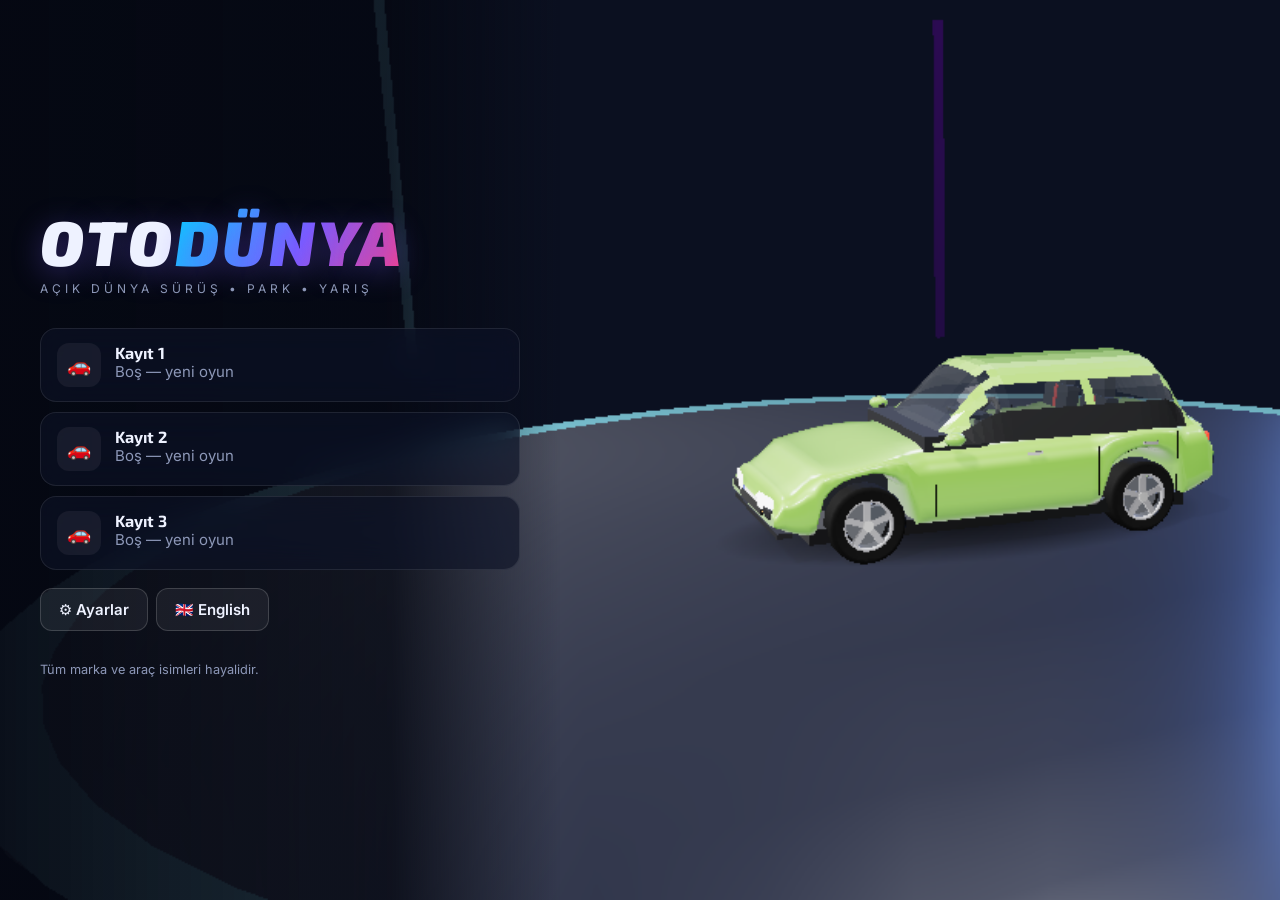
==== commit 3a4dea96: "Grafik ve arayüz yenilemesi - Pürüzsüz yeni araç gövdeleri, gerçek camlı kabin, jant/fren/ayna detay" ====
--- a/oyun-tek-dosya.html
+++ b/oyun-tek-dosya.html
@@ -9,17 +9,38 @@
   <meta name="description" content="OtoDünya: açık dünya araba sürüş, park etme ve yarış oyunu" />
   <title>OtoDünya — Açık Dünya Sürüş</title>
   <link rel="icon" href="[data-uri]" />
+  <link rel="preconnect" href="https://fonts.googleapis.com" />
+  <link rel="preconnect" href="https://fonts.gstatic.com" crossorigin />
+  <link rel="stylesheet" href="https://fonts.googleapis.com/css2?family=Exo+2:ital,wght@0,500;0,700;0,800;0,900;1,800;1,900&family=Inter:wght@400;500;600;700&display=swap" />
   <style>
+/* OtoDünya arayüzü — koyu cam (glass) tasarım dili */
 :root {
   --ts: 1;
-  --bg: #0d1224; --panel: rgba(16, 22, 44, 0.92); --panel2: rgba(30, 40, 75, 0.9);
-  --line: rgba(255, 255, 255, 0.12); --txt: #f1f4ff; --muted: #9aa6c8;
-  --pri: #4cc9f0; --pri2: #7209b7; --acc: #f72585; --ok: #06d6a0; --warn: #ffd166; --bad: #ef476f; --gold: #ffd60a;
-  --r: 14px;
+  --bg: #060a14;
+  --glass: rgba(13, 19, 36, 0.62);
+  --glass2: rgba(22, 30, 54, 0.72);
+  --glass3: rgba(255, 255, 255, 0.05);
+  --line: rgba(255, 255, 255, 0.09);
+  --line2: rgba(255, 255, 255, 0.16);
+  --txt: #eef2ff;
+  --muted: #8d98b8;
+  --pri: #2ee6ff;
+  --pri2: #7b5cff;
+  --acc: #ff3d81;
+  --ok: #22e3a0;
+  --warn: #ffc94d;
+  --bad: #ff4d6d;
+  --gold: #ffd23f;
+  --grad: linear-gradient(120deg, #00d2ff 0%, #7b5cff 55%, #ff3d81 100%);
+  --r: 16px;
+  --blur: blur(16px) saturate(150%);
+  --display: 'Exo 2', 'Rajdhani', 'Segoe UI', system-ui, sans-serif;
+  --body: 'Inter', system-ui, -apple-system, 'Segoe UI', Roboto, sans-serif;
+  --shadow: 0 18px 50px rgba(0, 0, 0, 0.45);
 }
 body.cb { --ok: #2b8cff; --bad: #ff9f1c; --acc: #ffb000; }
 * { box-sizing: border-box; -webkit-tap-highlight-color: transparent; }
-html, body { margin: 0; height: 100%; overflow: hidden; background: var(--bg); color: var(--txt); font-family: system-ui, -apple-system, 'Segoe UI', Roboto, 'Noto Sans', sans-serif; font-size: calc(15px * var(--ts)); user-select: none; -webkit-user-select: none; touch-action: none; }
+html, body { margin: 0; height: 100%; overflow: hidden; background: var(--bg); color: var(--txt); font-family: var(--body); font-size: calc(15px * var(--ts)); user-select: none; -webkit-user-select: none; touch-action: none; -webkit-font-smoothing: antialiased; }
 #app, #app canvas { position: fixed; inset: 0; width: 100%; height: 100%; display: block; }
 #hud, #touch, #ui { position: fixed; inset: 0; pointer-events: none; }
 #ui > * { pointer-events: auto; }
@@ -30,265 +51,330 @@
 .small { font-size: 0.85em; }
 .warn { color: var(--warn); }
 button { font: inherit; color: inherit; }
-input[type=range] { accent-color: var(--pri); width: 100%; min-width: 80px; }
-input[type=checkbox] { width: 22px; height: 22px; accent-color: var(--pri); }
+h1, h2, h3, h4 { font-family: var(--display); letter-spacing: 0.3px; }
+input[type=range] { -webkit-appearance: none; appearance: none; width: 100%; min-width: 90px; height: 6px; border-radius: 99px; background: rgba(255, 255, 255, 0.12); outline: none; }
+input[type=range]::-webkit-slider-thumb { -webkit-appearance: none; width: 20px; height: 20px; border-radius: 50%; background: #fff; box-shadow: 0 0 0 4px rgba(46, 230, 255, 0.35); cursor: pointer; }
+input[type=range]::-moz-range-thumb { width: 18px; height: 18px; border-radius: 50%; background: #fff; border: 0; box-shadow: 0 0 0 4px rgba(46, 230, 255, 0.35); }
+input[type=checkbox] { -webkit-appearance: none; appearance: none; width: 44px; height: 24px; border-radius: 99px; background: rgba(255, 255, 255, 0.14); position: relative; cursor: pointer; transition: background 0.2s; flex: 0 0 auto; }
+input[type=checkbox]::after { content: ''; position: absolute; top: 3px; left: 3px; width: 18px; height: 18px; border-radius: 50%; background: #fff; transition: transform 0.2s; }
+input[type=checkbox]:checked { background: linear-gradient(120deg, #00d2ff, #7b5cff); }
+input[type=checkbox]:checked::after { transform: translateX(20px); }
+::-webkit-scrollbar { width: 8px; height: 8px; }
+::-webkit-scrollbar-thumb { background: rgba(255, 255, 255, 0.14); border-radius: 99px; }
+::-webkit-scrollbar-track { background: transparent; }
 
 /* ---------- açılış / yükleme ---------- */
-#boot, #loading { position: fixed; inset: 0; display: flex; flex-direction: column; align-items: center; justify-content: center; background: radial-gradient(circle at 30% 20%, #1d2b5c, #070a16 70%); z-index: 50; }
+#boot, #loading { position: fixed; inset: 0; display: flex; flex-direction: column; align-items: center; justify-content: center; z-index: 50;
+  background: radial-gradient(1200px 600px at 20% 10%, rgba(123, 92, 255, 0.28), transparent 60%), radial-gradient(900px 500px at 85% 90%, rgba(0, 210, 255, 0.2), transparent 60%), #050812; }
 #loading { display: none; z-index: 40; }
-.spinner { width: 44px; height: 44px; border: 4px solid #fff3; border-top-color: var(--pri); border-radius: 50%; animation: spin 0.9s linear infinite; }
+#boot p { color: var(--muted); letter-spacing: 3px; text-transform: uppercase; font-size: 0.8em; }
+.spinner { width: 46px; height: 46px; border: 3px solid rgba(255, 255, 255, 0.12); border-top-color: var(--pri); border-radius: 50%; animation: spin 0.9s linear infinite; }
 @keyframes spin { to { transform: rotate(360deg); } }
-.ld-box { width: min(560px, 86vw); text-align: center; }
-.ld-box h1, .logo h1, .mm-head h1 { font-size: 3em; font-weight: 900; letter-spacing: 2px; margin: 0 0 18px; font-style: italic; }
-h1 span { background: linear-gradient(90deg, var(--pri), var(--acc)); -webkit-background-clip: text; background-clip: text; color: transparent; }
-.ld-bar { height: 12px; background: #ffffff18; border-radius: 99px; overflow: hidden; }
-.ld-bar i { display: block; height: 100%; width: 0; background: linear-gradient(90deg, var(--pri), var(--acc)); transition: width 0.25s; }
-#loadTip { color: var(--muted); margin-top: 18px; min-height: 2.4em; }
-
-/* ---------- genel bileşenler ---------- */
-.btn { border: 1px solid var(--line); background: var(--panel2); padding: 10px 16px; border-radius: 12px; cursor: pointer; font-weight: 600; transition: transform 0.08s, background 0.2s; white-space: nowrap; }
-.btn:hover { background: #2b3a6e; }
+.ld-box { width: min(620px, 86vw); text-align: center; }
+.ld-box h1, .logo h1, .brand h1 { font-family: var(--display); font-size: 3.6em; font-weight: 900; letter-spacing: 3px; margin: 0 0 22px; font-style: italic; line-height: 1; text-shadow: 0 6px 30px rgba(123, 92, 255, 0.35); }
+h1 span { background: var(--grad); -webkit-background-clip: text; background-clip: text; color: transparent; }
+.ld-bar { height: 6px; background: rgba(255, 255, 255, 0.08); border-radius: 99px; overflow: hidden; }
+.ld-bar i { display: block; height: 100%; width: 0; background: var(--grad); transition: width 0.25s; box-shadow: 0 0 18px rgba(46, 230, 255, 0.6); }
+#loadTip { color: var(--muted); margin-top: 22px; min-height: 2.4em; font-size: 1.02em; }
+
+/* ---------- temel bileşenler ---------- */
+.btn { border: 1px solid var(--line2); background: rgba(255, 255, 255, 0.06); padding: 11px 18px; border-radius: 12px; cursor: pointer; font-weight: 600; transition: transform 0.08s, background 0.2s, border-color 0.2s, box-shadow 0.2s; white-space: nowrap; display: inline-flex; align-items: center; gap: 8px; justify-content: center; }
+.btn:hover { background: rgba(255, 255, 255, 0.11); border-color: rgba(255, 255, 255, 0.28); }
 .btn:active { transform: scale(0.96); }
-.btn:disabled { opacity: 0.45; cursor: not-allowed; }
-.btn.primary { background: linear-gradient(135deg, var(--pri), #4361ee); border-color: transparent; color: #051026; }
-.btn.danger { background: #5c1b2a; border-color: #ef476f66; }
-.btn.small { padding: 6px 10px; font-size: 0.88em; border-radius: 9px; }
-.btn.on { outline: 2px solid var(--pri); background: #1c4a66; }
-.btn.wide { width: 100%; margin: 4px 0; }
+.btn:disabled { opacity: 0.4; cursor: not-allowed; }
+.btn.primary { background: var(--grad); border-color: transparent; color: #fff; box-shadow: 0 8px 26px rgba(123, 92, 255, 0.35); text-shadow: 0 1px 2px rgba(0, 0, 0, 0.25); }
+.btn.primary:hover { filter: brightness(1.1); }
+.btn.danger { background: rgba(255, 77, 109, 0.14); border-color: rgba(255, 77, 109, 0.5); color: #ffb3c1; }
+.btn.ghost { background: transparent; }
+.btn.small { padding: 7px 12px; font-size: 0.86em; border-radius: 10px; }
+.btn.on { background: rgba(46, 230, 255, 0.16); border-color: var(--pri); color: #fff; box-shadow: inset 0 0 0 1px rgba(46, 230, 255, 0.4); }
+.btn.wide { width: 100%; margin: 4px 0; justify-content: flex-start; }
+.kbd { opacity: 0.7; font-size: 0.85em; }
 .row { display: flex; gap: 8px; align-items: center; flex-wrap: wrap; }
 .seg { display: flex; gap: 6px; flex-wrap: nowrap; overflow-x: auto; }
 .seg.wrap { flex-wrap: wrap; }
-.input { background: #0b1022; border: 1px solid var(--line); color: var(--txt); padding: 10px 12px; border-radius: 10px; font: inherit; width: 100%; max-width: 280px; user-select: text; -webkit-user-select: text; }
-.tabs { display: flex; gap: 6px; overflow-x: auto; padding-bottom: 6px; margin-bottom: 10px; scrollbar-width: thin; }
-.tab { border: 1px solid var(--line); background: transparent; padding: 8px 12px; border-radius: 99px; cursor: pointer; white-space: nowrap; font-weight: 600; }
-.tab.on { background: var(--pri); color: #041022; border-color: transparent; }
-.badge { background: var(--ok); color: #032; font-size: 0.75em; padding: 2px 8px; border-radius: 99px; font-weight: 700; }
-.mp-bar { height: 7px; background: #ffffff1c; border-radius: 99px; overflow: hidden; margin: 6px 0; }
-.mp-bar i { display: block; height: 100%; background: linear-gradient(90deg, var(--ok), var(--pri)); }
-.stars { color: var(--gold); font-size: 1.4em; letter-spacing: 2px; }
-.price-big { font-size: 1.6em; font-weight: 800; color: var(--gold); }
-hr { border: 0; border-top: 1px solid var(--line); margin: 14px 0; }
-
-.overlay { position: fixed; inset: 0; background: rgba(5, 8, 20, 0.62); display: flex; align-items: center; justify-content: center; z-index: 30; pointer-events: auto; backdrop-filter: blur(3px); animation: fade 0.18s; }
+.input { background: rgba(0, 0, 0, 0.35); border: 1px solid var(--line2); color: var(--txt); padding: 11px 13px; border-radius: 11px; font: inherit; width: 100%; max-width: 300px; user-select: text; -webkit-user-select: text; outline: none; }
+.input:focus { border-color: var(--pri); box-shadow: 0 0 0 3px rgba(46, 230, 255, 0.2); }
+.tabs { display: flex; gap: 4px; overflow-x: auto; padding: 4px; margin-bottom: 14px; background: rgba(0, 0, 0, 0.25); border: 1px solid var(--line); border-radius: 14px; width: fit-content; max-width: 100%; scrollbar-width: none; }
+.tab { border: 0; background: transparent; padding: 8px 14px; border-radius: 10px; cursor: pointer; white-space: nowrap; font-weight: 600; color: var(--muted); transition: background 0.2s, color 0.2s; }
+.tab:hover { color: #fff; }
+.tab.on { background: rgba(255, 255, 255, 0.1); color: #fff; box-shadow: inset 0 -2px 0 var(--pri); }
+.badge { background: rgba(34, 227, 160, 0.16); color: var(--ok); border: 1px solid rgba(34, 227, 160, 0.4); font-size: 0.72em; padding: 2px 9px; border-radius: 99px; font-weight: 700; letter-spacing: 0.4px; text-transform: uppercase; width: fit-content; }
+.mp-bar { height: 6px; background: rgba(255, 255, 255, 0.08); border-radius: 99px; overflow: hidden; margin: 7px 0; }
+.mp-bar i { display: block; height: 100%; background: var(--grad); border-radius: 99px; }
+.stars { color: var(--gold); font-size: 1.35em; letter-spacing: 3px; text-shadow: 0 0 12px rgba(255, 210, 63, 0.4); }
+.price-big { font-family: var(--display); font-size: 1.8em; font-weight: 800; color: var(--gold); }
+hr { border: 0; border-top: 1px solid var(--line); margin: 16px 0; }
+
+.overlay { position: fixed; inset: 0; background: rgba(3, 6, 14, 0.58); display: flex; align-items: center; justify-content: center; z-index: 30; pointer-events: auto; backdrop-filter: blur(6px); -webkit-backdrop-filter: blur(6px); animation: fade 0.2s; }
 @keyframes fade { from { opacity: 0; } }
-.overlay .card { background: var(--panel); border: 1px solid var(--line); border-radius: 18px; padding: 20px 22px; width: min(460px, 92vw); max-height: 90vh; overflow: auto; box-shadow: 0 20px 60px #0008; text-align: center; animation: pop 0.2s; }
-@keyframes pop { from { transform: scale(0.92); opacity: 0; } }
-.overlay .card h2, .overlay .card h3 { margin-top: 0; }
-.overlay .card .row { justify-content: center; margin-top: 12px; }
-.overlay.pause .card { text-align: left; }
-.overlay.pause .keys { margin-top: 12px; line-height: 1.5; }
-.lbl { display: block; color: var(--muted); font-size: 0.85em; margin-top: 8px; }
-.result .rewards { display: flex; gap: 14px; justify-content: center; font-size: 1.15em; font-weight: 700; margin: 10px 0; }
-.days { display: grid; grid-template-columns: repeat(7, 1fr); gap: 4px; margin: 10px 0; }
-.day { background: #ffffff10; border-radius: 10px; padding: 6px 2px; font-size: 0.72em; display: flex; flex-direction: column; gap: 2px; }
-.day.got { opacity: 0.5; }
-.day.today { background: linear-gradient(135deg, var(--pri), var(--acc)); color: #000; font-weight: 700; transform: scale(1.06); }
-
-/* ---------- başlık / ana menü ---------- */
-.title-screen { position: absolute; left: 0; top: 0; bottom: 0; width: min(520px, 100%); padding: 32px 26px; background: linear-gradient(90deg, rgba(8, 12, 28, 0.96), rgba(8, 12, 28, 0.7) 85%, transparent); display: flex; flex-direction: column; gap: 16px; overflow: auto; }
-.logo p { color: var(--muted); margin: -10px 0 8px; }
+.overlay .card { background: linear-gradient(180deg, rgba(26, 34, 62, 0.92), rgba(12, 17, 33, 0.94)); border: 1px solid var(--line2); border-radius: 22px; padding: 24px 26px; width: min(480px, 92vw); max-height: 90vh; overflow: auto; box-shadow: var(--shadow), inset 0 1px 0 rgba(255, 255, 255, 0.08); text-align: center; animation: pop 0.22s cubic-bezier(0.2, 0.9, 0.3, 1.2); position: relative; }
+.overlay .card::before { content: ''; position: absolute; left: 24px; right: 24px; top: 0; height: 2px; background: var(--grad); border-radius: 0 0 4px 4px; }
+@keyframes pop { from { transform: scale(0.92) translateY(8px); opacity: 0; } }
+.overlay .card h2, .overlay .card h3 { margin-top: 2px; }
+.overlay .card .row { justify-content: center; margin-top: 14px; }
+.overlay.pause .card { text-align: left; width: min(440px, 92vw); }
+.overlay.pause .keys { margin-top: 14px; line-height: 1.6; }
+.lbl { display: block; color: var(--muted); font-size: 0.78em; margin-top: 10px; text-transform: uppercase; letter-spacing: 1.2px; }
+.result .rewards { display: flex; gap: 10px; justify-content: center; margin: 14px 0; flex-wrap: wrap; }
+.result .rewards span { background: var(--glass3); border: 1px solid var(--line); padding: 8px 14px; border-radius: 12px; font-weight: 700; font-family: var(--display); font-size: 1.1em; }
+.result h2 { font-size: 1.9em; margin-bottom: 4px; background: var(--grad); -webkit-background-clip: text; background-clip: text; color: transparent; }
+.days { display: grid; grid-template-columns: repeat(7, 1fr); gap: 6px; margin: 12px 0; }
+.day { background: var(--glass3); border: 1px solid var(--line); border-radius: 12px; padding: 8px 2px; font-size: 0.72em; display: flex; flex-direction: column; gap: 3px; }
+.day.got { opacity: 0.4; }
+.day.today { background: var(--grad); border-color: transparent; color: #fff; font-weight: 700; transform: scale(1.08); box-shadow: 0 8px 22px rgba(123, 92, 255, 0.45); }
+
+/* ---------- başlık ekranı ---------- */
+.title-screen { position: absolute; left: 0; top: 0; bottom: 0; width: min(560px, 100%); padding: 48px 40px; background: linear-gradient(90deg, rgba(5, 8, 18, 0.96) 0%, rgba(5, 8, 18, 0.82) 70%, transparent); display: flex; flex-direction: column; gap: 18px; overflow: auto; justify-content: center; }
+.logo h1 { font-size: 4.2em; margin-bottom: 8px; }
+.logo p { color: var(--muted); margin: 0 0 14px; letter-spacing: 4px; text-transform: uppercase; font-size: 0.8em; }
 .slots { display: flex; flex-direction: column; gap: 10px; }
 .slot { display: flex; gap: 8px; align-items: stretch; }
-.slot-info { flex: 1; display: flex; flex-direction: column; gap: 3px; background: var(--panel2); border: 1px solid var(--line); border-radius: var(--r); padding: 12px 14px; cursor: pointer; transition: border-color 0.2s; }
-.slot-info:hover { border-color: var(--pri); }
-.main-menu { position: absolute; left: 0; top: 0; bottom: 0; width: min(560px, 100%); padding: 24px; background: linear-gradient(90deg, rgba(8, 12, 28, 0.95), rgba(8, 12, 28, 0.6) 85%, transparent); display: flex; flex-direction: column; gap: 14px; overflow: auto; }
-.mm-head h1 { font-size: 2.3em; margin-bottom: 6px; }
-.mm-player { display: flex; gap: 10px; flex-wrap: wrap; color: var(--muted); }
-.mm-player b { color: var(--txt); }
-.mm-grid { display: grid; grid-template-columns: 1fr 1fr; gap: 10px; }
-.mbtn { display: flex; align-items: center; gap: 10px; background: var(--panel2); border: 1px solid var(--line); border-radius: var(--r); padding: 14px; cursor: pointer; font-weight: 700; font-size: 1.02em; text-align: left; transition: transform 0.1s, border-color 0.2s; }
-.mbtn:hover { border-color: var(--pri); transform: translateY(-2px); }
-.mbtn .mi { font-size: 1.6em; }
-.mbtn.big { grid-column: span 2; padding: 18px; font-size: 1.2em; }
-.mbtn.primary { background: linear-gradient(135deg, #4361ee, #7209b7); }
-.continue { padding: 14px; font-size: 1.1em; }
+.slot-info { flex: 1; display: grid; grid-template-columns: 44px 1fr; grid-template-rows: auto auto auto; column-gap: 14px; background: var(--glass); backdrop-filter: var(--blur); -webkit-backdrop-filter: var(--blur); border: 1px solid var(--line); border-radius: var(--r); padding: 14px 16px; cursor: pointer; transition: border-color 0.2s, transform 0.15s, background 0.2s; position: relative; }
+.slot-info::before { content: '🚗'; grid-row: 1 / 4; width: 44px; height: 44px; border-radius: 12px; background: rgba(255, 255, 255, 0.06); display: flex; align-items: center; justify-content: center; font-size: 1.3em; align-self: center; }
+.slot-info b { font-family: var(--display); font-size: 1.08em; }
+.slot-info:hover { border-color: rgba(46, 230, 255, 0.55); transform: translateX(4px); background: var(--glass2); }
+
+/* ---------- ana menü ---------- */
+.main-menu { position: absolute; left: 0; top: 0; bottom: 0; width: min(500px, 100%); padding: 30px 30px 26px; background: linear-gradient(90deg, rgba(5, 8, 18, 0.95) 0%, rgba(5, 8, 18, 0.84) 75%, transparent); display: flex; flex-direction: column; gap: 16px; overflow: auto; }
+.mm-head { display: flex; flex-direction: column; gap: 16px; }
+.brand h1 { font-size: 2.6em; margin: 0; }
+.brand small { color: var(--muted); letter-spacing: 3px; text-transform: uppercase; font-size: 0.7em; }
+.profile-chip { display: flex; align-items: center; gap: 12px; background: var(--glass); backdrop-filter: var(--blur); -webkit-backdrop-filter: var(--blur); border: 1px solid var(--line); border-radius: 18px; padding: 10px 12px; }
+.avatar { --p: 0%; width: 48px; height: 48px; border-radius: 50%; display: grid; place-items: center; background: conic-gradient(var(--pri) var(--p), rgba(255, 255, 255, 0.1) 0); flex: 0 0 auto; }
+.avatar b { width: 40px; height: 40px; border-radius: 50%; background: #0d1326; display: grid; place-items: center; font-family: var(--display); font-size: 1.15em; }
+.pc-info { display: flex; flex-direction: column; flex: 1; min-width: 0; }
+.pc-info small { color: var(--muted); }
+.pc-cur { display: flex; flex-direction: column; gap: 4px; align-items: flex-end; }
+.cur { font-family: var(--display); font-weight: 800; font-size: 0.98em; }
+.cur.gold { color: var(--gold); }
+.mm-nav { display: flex; flex-direction: column; gap: 6px; }
+.mbtn { display: flex; align-items: center; gap: 14px; background: rgba(255, 255, 255, 0.035); border: 1px solid transparent; border-radius: 14px; padding: 11px 14px; cursor: pointer; text-align: left; transition: background 0.18s, border-color 0.18s, transform 0.12s; }
+.mbtn:hover { background: rgba(255, 255, 255, 0.08); border-color: var(--line2); transform: translateX(4px); }
+.mbtn .mi { width: 40px; height: 40px; border-radius: 12px; background: rgba(255, 255, 255, 0.07); display: grid; place-items: center; font-size: 1.25em; flex: 0 0 auto; }
+.mbtn .mt { display: flex; flex-direction: column; flex: 1; min-width: 0; }
+.mbtn .mt b { font-family: var(--display); font-size: 1.08em; font-weight: 700; }
+.mbtn .mt small { color: var(--muted); font-size: 0.8em; white-space: nowrap; overflow: hidden; text-overflow: ellipsis; }
+.mbtn .mchev { color: var(--muted); font-size: 1.5em; }
+.mbtn.hero { background: linear-gradient(120deg, rgba(0, 210, 255, 0.22), rgba(123, 92, 255, 0.28) 60%, rgba(255, 61, 129, 0.2)); border-color: rgba(123, 92, 255, 0.45); padding: 15px 14px; margin-bottom: 4px; }
+.mbtn.hero .mi { background: var(--grad); }
+.mbtn.hero .mt b { font-size: 1.3em; }
+.mm-row { display: flex; gap: 8px; margin-top: 4px; }
+.mm-row .btn { flex: 1; }
+.continue { padding: 15px; font-size: 1.1em; font-family: var(--display); letter-spacing: 1px; text-transform: uppercase; margin-top: auto; }
+.showcase { position: absolute; right: 36px; bottom: 34px; text-align: right; pointer-events: none !important; }
+.showcase small { color: var(--pri); letter-spacing: 3px; text-transform: uppercase; font-weight: 700; font-size: 0.78em; }
+.showcase h2 { font-size: 4em; margin: 0 0 10px; font-style: italic; font-weight: 900; line-height: 1; text-shadow: 0 8px 30px rgba(0, 0, 0, 0.6); }
+.sc-stats { display: flex; gap: 22px; justify-content: flex-end; }
+.sc-stats div { display: flex; flex-direction: column; }
+.sc-stats b { font-family: var(--display); font-size: 1.6em; font-weight: 800; }
+.sc-stats small { color: var(--muted); letter-spacing: 1px; font-size: 0.7em; }
 
 /* ---------- ekranlar ---------- */
-.screen { position: absolute; inset: 0; display: flex; flex-direction: column; background: rgba(8, 12, 28, 0.94); }
-.screen.split { background: linear-gradient(90deg, rgba(8, 12, 28, 0.97) 0, rgba(8, 12, 28, 0.93) 55%, transparent 56%); }
-.screen.split .scr-body { width: 56%; }
-.scr-head { display: flex; align-items: center; gap: 12px; padding: 12px 16px; border-bottom: 1px solid var(--line); background: rgba(8, 12, 28, 0.85); }
-.scr-head h2 { margin: 0; flex: 1; font-size: 1.25em; }
-.wallet { display: flex; gap: 12px; font-weight: 700; }
-.scr-body { flex: 1; overflow: auto; padding: 14px 16px 40px; }
-.map-grid { display: grid; grid-template-columns: repeat(auto-fill, minmax(190px, 1fr)); gap: 12px; }
-.map-card { background: linear-gradient(160deg, color-mix(in srgb, var(--c) 45%, #111a33), #111a33); border: 1px solid var(--line); border-radius: var(--r); padding: 16px; cursor: pointer; min-height: 130px; display: flex; flex-direction: column; gap: 4px; transition: transform 0.1s; }
-.map-card:hover { transform: translateY(-3px); }
-.map-card.cur { outline: 2px solid var(--pri); }
-.map-card.locked { filter: grayscale(0.8); opacity: 0.6; }
-.map-card h3 { margin: 4px 0; }
-.map-ico { font-size: 2.2em; }
+.screen { position: absolute; inset: 0; display: flex; flex-direction: column; background: radial-gradient(900px 500px at 80% 0%, rgba(123, 92, 255, 0.12), transparent 60%), rgba(5, 8, 18, 0.95); }
+.screen.split { background: linear-gradient(90deg, rgba(5, 8, 18, 0.97) 0, rgba(5, 8, 18, 0.93) 54%, rgba(5, 8, 18, 0.2) 62%, transparent 70%); }
+.screen.split .scr-body { width: 57%; }
+.scr-head { display: flex; align-items: center; gap: 14px; padding: 14px 22px; border-bottom: 1px solid var(--line); background: rgba(5, 8, 18, 0.55); backdrop-filter: var(--blur); -webkit-backdrop-filter: var(--blur); }
+.scr-head h2 { margin: 0; flex: 1; font-size: 1.45em; font-weight: 800; text-transform: uppercase; letter-spacing: 1.5px; }
+.wallet { display: flex; gap: 8px; font-weight: 800; font-family: var(--display); }
+.wallet span { background: var(--glass3); border: 1px solid var(--line); padding: 6px 12px; border-radius: 99px; }
+.wallet span:last-child { color: var(--gold); }
+.scr-body { flex: 1; overflow: auto; padding: 18px 22px 48px; }
+.map-grid { display: grid; grid-template-columns: repeat(auto-fill, minmax(220px, 1fr)); gap: 14px; }
+.map-card { position: relative; overflow: hidden; background: linear-gradient(160deg, color-mix(in srgb, var(--c) 55%, #0b1224), #0b1224 75%); border: 1px solid var(--line2); border-radius: 18px; padding: 18px; cursor: pointer; min-height: 160px; display: flex; flex-direction: column; justify-content: flex-end; gap: 4px; transition: transform 0.15s, box-shadow 0.2s; }
+.map-card::after { content: ''; position: absolute; inset: 0; background: linear-gradient(0deg, rgba(0, 0, 0, 0.55), transparent 60%); pointer-events: none; }
+.map-card > * { position: relative; z-index: 1; }
+.map-card:hover { transform: translateY(-4px); box-shadow: 0 14px 34px rgba(0, 0, 0, 0.45); }
+.map-card.cur { box-shadow: 0 0 0 2px var(--pri), 0 12px 30px rgba(46, 230, 255, 0.25); }
+.map-card.locked { filter: grayscale(0.85) brightness(0.7); }
+.map-card h3 { margin: 0; font-size: 1.5em; font-weight: 800; }
+.map-ico { position: absolute !important; top: 12px; right: 14px; font-size: 3.4em; opacity: 0.9; filter: drop-shadow(0 6px 12px rgba(0, 0, 0, 0.4)); }
 .mis-list { display: flex; flex-direction: column; gap: 8px; }
-.mis-card { display: flex; gap: 12px; align-items: center; background: var(--panel2); border: 1px solid var(--line); border-radius: var(--r); padding: 10px 12px; }
-.mis-card.locked { opacity: 0.5; }
-.mis-ico { font-size: 1.8em; width: 44px; text-align: center; }
+.mis-card { display: flex; gap: 14px; align-items: center; background: var(--glass); border: 1px solid var(--line); border-radius: var(--r); padding: 12px 14px; transition: border-color 0.2s, background 0.2s; }
+.mis-card:hover { border-color: var(--line2); background: var(--glass2); }
+.mis-card.locked { opacity: 0.45; }
+.mis-ico { font-size: 1.6em; width: 50px; height: 50px; border-radius: 14px; background: rgba(255, 255, 255, 0.06); display: grid; place-items: center; flex: 0 0 auto; }
 .mis-info { flex: 1; display: flex; flex-direction: column; gap: 2px; min-width: 0; }
-.mis-rew { font-size: 0.82em; color: var(--warn); }
+.mis-info b { font-family: var(--display); font-size: 1.05em; }
+.mis-rew { font-size: 0.8em; color: var(--warn); font-weight: 600; }
 .mis-right { display: flex; flex-direction: column; align-items: flex-end; gap: 6px; }
 .mis-right .stars { font-size: 1em; }
-.lic-row { display: flex; gap: 6px; flex-wrap: wrap; margin-bottom: 10px; }
-.lic { padding: 4px 10px; border-radius: 99px; background: #ffffff10; font-size: 0.85em; opacity: 0.55; }
-.lic.on { background: var(--ok); color: #032; opacity: 1; font-weight: 700; }
-.events section, .boards section { background: var(--panel2); border-radius: var(--r); padding: 12px 14px; margin-bottom: 12px; border: 1px solid var(--line); }
-.events h3, .boards h3 { margin: 0 0 8px; }
-.task { padding: 6px 0; border-bottom: 1px dashed var(--line); }
+.lic-row { display: flex; gap: 6px; flex-wrap: wrap; margin-bottom: 12px; }
+.lic { padding: 5px 11px; border-radius: 99px; background: var(--glass3); border: 1px solid var(--line); font-size: 0.82em; opacity: 0.5; }
+.lic.on { background: rgba(34, 227, 160, 0.14); border-color: rgba(34, 227, 160, 0.5); color: var(--ok); opacity: 1; font-weight: 700; }
+.events section, .boards section { background: var(--glass); border-radius: 18px; padding: 16px 18px; margin-bottom: 14px; border: 1px solid var(--line); }
+.events h3, .boards h3 { margin: 0 0 10px; }
+.task { padding: 8px 0; border-bottom: 1px dashed var(--line); }
 .task.done b { text-decoration: line-through; color: var(--ok); }
-.board { margin: 6px 0; padding-left: 26px; }
-.board li { padding: 3px 0; }
+.board { margin: 6px 0; padding-left: 28px; }
+.board li { padding: 4px 0; }
 .board li.me { color: var(--gold); font-weight: 800; }
-.ach-grid { display: grid; grid-template-columns: repeat(auto-fill, minmax(220px, 1fr)); gap: 10px; }
-.ach { background: var(--panel2); border: 1px solid var(--line); border-radius: var(--r); padding: 10px 12px; display: flex; flex-direction: column; gap: 3px; opacity: 0.75; }
-.ach.got { opacity: 1; border-color: var(--gold); background: linear-gradient(160deg, #3d3510, var(--panel2)); }
-.stats { display: grid; grid-template-columns: repeat(auto-fill, minmax(260px, 1fr)); gap: 8px; }
-.stat { display: flex; justify-content: space-between; background: var(--panel2); padding: 10px 14px; border-radius: 10px; }
-.set-row { display: flex; align-items: center; gap: 12px; padding: 8px 0; flex-wrap: wrap; }
-.settings .set-row { padding: 10px 0; border-bottom: 1px solid var(--line); flex-wrap: nowrap; }
-.set-row > span:first-child { flex: 0 0 42%; }
-.set-row b { min-width: 52px; text-align: right; }
+.ach-grid { display: grid; grid-template-columns: repeat(auto-fill, minmax(240px, 1fr)); gap: 10px; }
+.ach { background: var(--glass); border: 1px solid var(--line); border-radius: var(--r); padding: 12px 14px; display: flex; flex-direction: column; gap: 3px; opacity: 0.7; }
+.ach b { font-family: var(--display); }
+.ach.got { opacity: 1; border-color: rgba(255, 210, 63, 0.5); background: linear-gradient(160deg, rgba(255, 210, 63, 0.14), var(--glass)); }
+.stats { display: grid; grid-template-columns: repeat(auto-fill, minmax(280px, 1fr)); gap: 8px; }
+.stat { display: flex; justify-content: space-between; align-items: center; background: var(--glass); border: 1px solid var(--line); padding: 12px 16px; border-radius: 12px; }
+.stat b { font-family: var(--display); font-size: 1.1em; }
+.set-row { display: flex; align-items: center; gap: 14px; padding: 9px 0; flex-wrap: wrap; }
+.settings .set-row { padding: 12px 4px; border-bottom: 1px solid var(--line); flex-wrap: nowrap; }
+.set-row > span:first-child { flex: 0 0 40%; color: #d5dcf3; }
+.set-row b { min-width: 52px; text-align: right; font-family: var(--display); }
 
 /* garaj / galeri */
-.garage-head { display: flex; gap: 8px; align-items: center; flex-wrap: wrap; margin-bottom: 10px; }
-.car-list, .gal-list { display: flex; gap: 8px; overflow-x: auto; padding-bottom: 8px; margin-bottom: 8px; }
-.car-item, .gal-card { flex: 0 0 auto; min-width: 140px; background: var(--panel2); border: 1px solid var(--line); border-radius: 12px; padding: 10px; cursor: pointer; display: flex; flex-direction: column; gap: 3px; }
-.car-item.on, .gal-card.on { border-color: var(--pri); box-shadow: 0 0 0 1px var(--pri) inset; }
-.gal-card.locked { opacity: 0.6; }
-.gal-card .price { color: var(--warn); font-weight: 700; font-size: 0.9em; }
-.garage-detail h3, .gal-detail h3 { margin: 6px 0; }
-.statbars { display: flex; flex-direction: column; gap: 5px; margin: 8px 0 12px; }
-.statbar { display: flex; align-items: center; gap: 10px; }
-.statbar span { width: 78px; color: var(--muted); font-size: 0.88em; }
-.sb { flex: 1; height: 9px; background: #ffffff16; border-radius: 99px; position: relative; overflow: hidden; }
-.sb i { position: absolute; left: 0; top: 0; bottom: 0; background: linear-gradient(90deg, var(--pri), #4361ee); border-radius: 99px; }
-.sb u { position: absolute; top: 0; bottom: 0; background: var(--ok); }
+.garage-head { display: flex; gap: 8px; align-items: center; flex-wrap: wrap; margin-bottom: 12px; }
+.garage-head > span { font-family: var(--display); font-weight: 800; font-size: 1.1em; margin-right: 6px; }
+.car-list, .gal-list { display: flex; gap: 8px; overflow-x: auto; padding: 2px 2px 10px; margin-bottom: 8px; }
+.car-item, .gal-card { flex: 0 0 auto; min-width: 156px; background: var(--glass); border: 1px solid var(--line); border-radius: 14px; padding: 12px; cursor: pointer; display: flex; flex-direction: column; gap: 4px; transition: border-color 0.2s, transform 0.12s; }
+.car-item b, .gal-card b { font-family: var(--display); font-size: 1.12em; }
+.car-item:hover, .gal-card:hover { transform: translateY(-2px); border-color: var(--line2); }
+.car-item.on, .gal-card.on { border-color: var(--pri); box-shadow: 0 0 0 1px var(--pri) inset, 0 10px 24px rgba(46, 230, 255, 0.15); background: linear-gradient(160deg, rgba(46, 230, 255, 0.12), var(--glass)); }
+.gal-card.locked { opacity: 0.55; }
+.gal-card .price { color: var(--warn); font-weight: 700; font-size: 0.9em; font-family: var(--display); }
+.garage-detail h3, .gal-detail h3 { margin: 6px 0; font-size: 2em; font-style: italic; font-weight: 900; }
+.statbars { display: flex; flex-direction: column; gap: 8px; margin: 10px 0 14px; background: var(--glass); border: 1px solid var(--line); border-radius: 14px; padding: 12px 14px; }
+.statbar { display: flex; align-items: center; gap: 12px; }
+.statbar span { width: 84px; color: var(--muted); font-size: 0.82em; text-transform: uppercase; letter-spacing: 0.8px; }
+.sb { flex: 1; height: 8px; background: rgba(255, 255, 255, 0.08); border-radius: 99px; position: relative; overflow: hidden; }
+.sb i { position: absolute; left: 0; top: 0; bottom: 0; background: var(--grad); border-radius: 99px; }
+.sb u { position: absolute; top: 0; bottom: 0; background: var(--ok); box-shadow: 0 0 10px var(--ok); }
 .upg-list { display: grid; grid-template-columns: repeat(auto-fill, minmax(200px, 1fr)); gap: 8px; }
-.upg { background: var(--panel2); border: 1px solid var(--line); border-radius: 12px; padding: 10px; display: flex; flex-direction: column; gap: 4px; }
-.pips { display: flex; gap: 4px; }
-.pips i { width: 22px; height: 7px; border-radius: 4px; background: #ffffff22; }
-.pips i.on { background: var(--ok); }
-.engines h4, .profiles h4 { margin: 14px 0 6px; }
-.tune-row { padding: 8px 0; border-bottom: 1px solid var(--line); display: flex; flex-direction: column; gap: 4px; }
-.tune-sl { display: flex; align-items: center; gap: 8px; }
-.tune-sl small { width: 64px; color: var(--muted); font-size: 0.78em; }
+.upg { background: var(--glass); border: 1px solid var(--line); border-radius: 14px; padding: 12px; display: flex; flex-direction: column; gap: 5px; }
+.upg b { font-family: var(--display); font-size: 1.05em; }
+.pips { display: flex; gap: 4px; margin: 3px 0 5px; }
+.pips i { flex: 1; height: 6px; border-radius: 4px; background: rgba(255, 255, 255, 0.1); }
+.pips i.on { background: var(--grad); box-shadow: 0 0 8px rgba(46, 230, 255, 0.4); }
+.engines h4, .profiles h4 { margin: 16px 0 8px; text-transform: uppercase; letter-spacing: 1.5px; font-size: 0.85em; color: var(--muted); }
+.tune-row { padding: 10px 0; border-bottom: 1px solid var(--line); display: flex; flex-direction: column; gap: 6px; }
+.tune-sl { display: flex; align-items: center; gap: 10px; }
+.tune-sl small { width: 70px; color: var(--muted); font-size: 0.78em; }
 .tune-sl small:last-child { text-align: right; }
 .profiles .row { padding: 4px 0; }
-.profiles .row b { width: 70px; }
-.swatches { display: flex; flex-wrap: wrap; gap: 6px; align-items: center; }
-.swatches i { width: 30px; height: 30px; border-radius: 50%; border: 2px solid #fff3; cursor: pointer; }
-.swatches i.on { border-color: #fff; transform: scale(1.12); }
-.swatches input[type=color] { width: 36px; height: 32px; border: 0; background: none; padding: 0; }
-.mod-host h4 { margin: 12px 0 6px; }
-.mod-foot { position: sticky; bottom: 0; display: flex; gap: 8px; align-items: center; justify-content: flex-end; background: var(--panel); padding: 10px 0; margin-top: 14px; border-top: 1px solid var(--line); }
-.mod-foot span { flex: 1; font-weight: 700; color: var(--warn); }
-.cloth-list { display: grid; grid-template-columns: repeat(auto-fill, minmax(170px, 1fr)); gap: 8px; }
-.cloth { display: flex; align-items: center; gap: 8px; background: var(--panel2); border: 1px solid var(--line); border-radius: 12px; padding: 8px 10px; }
+.profiles .row b { width: 74px; }
+.swatches { display: flex; flex-wrap: wrap; gap: 8px; align-items: center; }
+.swatches i { width: 32px; height: 32px; border-radius: 50%; border: 2px solid rgba(255, 255, 255, 0.2); cursor: pointer; box-shadow: inset 0 -6px 10px rgba(0, 0, 0, 0.25), inset 0 4px 8px rgba(255, 255, 255, 0.25); transition: transform 0.12s; }
+.swatches i:hover { transform: scale(1.1); }
+.swatches i.on { border-color: #fff; transform: scale(1.15); box-shadow: 0 0 0 3px rgba(46, 230, 255, 0.5); }
+.swatches input[type=color] { width: 38px; height: 34px; border: 0; background: none; padding: 0; cursor: pointer; }
+.mod-host h4 { margin: 14px 0 8px; text-transform: uppercase; letter-spacing: 1.5px; font-size: 0.8em; color: var(--muted); }
+.mod-foot { position: sticky; bottom: -48px; display: flex; gap: 8px; align-items: center; justify-content: flex-end; background: rgba(8, 12, 26, 0.95); backdrop-filter: var(--blur); padding: 12px; margin-top: 16px; border: 1px solid var(--line); border-radius: 14px; }
+.mod-foot span { flex: 1; font-weight: 800; color: var(--warn); font-family: var(--display); }
+.cloth-list { display: grid; grid-template-columns: repeat(auto-fill, minmax(180px, 1fr)); gap: 8px; }
+.cloth { display: flex; align-items: center; gap: 10px; background: var(--glass); border: 1px solid var(--line); border-radius: 12px; padding: 9px 11px; }
 .cloth.on { border-color: var(--ok); }
 .cloth b { flex: 1; font-size: 0.9em; }
-.cl-sw { width: 22px; height: 22px; border-radius: 6px; border: 1px solid #fff4; }
+.cl-sw { width: 26px; height: 26px; border-radius: 8px; border: 1px solid rgba(255, 255, 255, 0.25); }
 
 /* ---------- HUD ---------- */
-.hud-top { position: absolute; top: max(10px, env(safe-area-inset-top)); right: 12px; display: flex; gap: 8px; align-items: center; }
-.hud-money, .hud-gold, .hud-level { background: rgba(8, 12, 28, 0.7); border: 1px solid var(--line); padding: 6px 12px; border-radius: 99px; font-weight: 800; display: flex; align-items: center; gap: 6px; }
+.hud-top { position: absolute; top: max(14px, env(safe-area-inset-top)); right: 16px; display: flex; gap: 8px; align-items: center; }
+.hud-money, .hud-gold, .hud-level { background: var(--glass); backdrop-filter: var(--blur); -webkit-backdrop-filter: var(--blur); border: 1px solid var(--line); padding: 7px 14px; border-radius: 99px; font-weight: 800; display: flex; align-items: center; gap: 7px; font-family: var(--display); font-size: 1.05em; box-shadow: 0 6px 18px rgba(0, 0, 0, 0.25); }
 .hud-gold b { color: var(--gold); }
-.hud-level { flex-direction: column; gap: 2px; padding: 4px 12px; font-size: 0.8em; }
-.xpbar { width: 64px; height: 4px; background: #ffffff22; border-radius: 9px; overflow: hidden; }
-.xpbar i { display: block; height: 100%; background: var(--warn); }
-.hud-btn { width: 40px; height: 40px; border-radius: 50%; border: 1px solid var(--line); background: rgba(8, 12, 28, 0.7); cursor: pointer; font-size: 1.1em; }
-.minimap-wrap { position: absolute; top: max(10px, env(safe-area-inset-top)); left: 12px; width: 170px; height: 170px; border-radius: 50%; border: 3px solid rgba(255, 255, 255, 0.85); box-shadow: 0 4px 18px #0007; overflow: hidden; background: #111; cursor: pointer; }
-.minimap { width: 100%; height: 100%; }
-.mini-n { position: absolute; top: 2px; left: 50%; transform: translateX(-50%); font-weight: 900; font-size: 11px; color: #fff; text-shadow: 0 0 3px #000; }
-.mini-speedlimit { position: absolute; right: 6px; bottom: 6px; width: 36px; height: 36px; border-radius: 50%; background: #fff; border: 4px solid #d62828; color: #000; font-weight: 900; font-size: 13px; display: flex; align-items: center; justify-content: center; }
-.gauge-wrap { position: absolute; right: 14px; bottom: max(14px, env(safe-area-inset-bottom)); width: 220px; height: 220px; }
+.hud-level { flex-direction: column; gap: 3px; padding: 5px 14px; font-size: 0.78em; letter-spacing: 1px; }
+.xpbar { width: 70px; height: 4px; background: rgba(255, 255, 255, 0.12); border-radius: 9px; overflow: hidden; }
+.xpbar i { display: block; height: 100%; background: var(--grad); }
+.hud-btn { width: 42px; height: 42px; border-radius: 50%; border: 1px solid var(--line); background: var(--glass); backdrop-filter: var(--blur); -webkit-backdrop-filter: var(--blur); cursor: pointer; font-size: 1.05em; transition: background 0.2s; }
+.hud-btn:hover { background: var(--glass2); }
+.minimap-wrap { position: absolute; top: max(14px, env(safe-area-inset-top)); left: 16px; width: 184px; height: 184px; border-radius: 50%; overflow: hidden; background: #0b1020; cursor: pointer; box-shadow: 0 0 0 3px rgba(255, 255, 255, 0.12), 0 0 0 7px rgba(10, 16, 32, 0.55), 0 12px 30px rgba(0, 0, 0, 0.5); }
+.minimap-wrap::after { content: ''; position: absolute; inset: 0; border-radius: 50%; box-shadow: inset 0 0 30px rgba(0, 0, 0, 0.55); pointer-events: none; }
+.minimap { width: 100%; height: 100%; filter: saturate(0.85) contrast(1.05); }
+.mini-n { position: absolute; top: 4px; left: 50%; transform: translateX(-50%); font-weight: 900; font-size: 11px; color: var(--acc); text-shadow: 0 0 4px #000; font-family: var(--display); z-index: 1; }
+.mini-speedlimit { position: absolute; right: 8px; bottom: 8px; width: 38px; height: 38px; border-radius: 50%; background: #fff; border: 4px solid #e01e37; color: #111; font-weight: 900; font-size: 13px; display: flex; align-items: center; justify-content: center; z-index: 1; font-family: var(--display); }
+.gauge-wrap { position: absolute; right: 22px; bottom: max(18px, env(safe-area-inset-bottom)); width: 236px; height: 236px; filter: drop-shadow(0 10px 24px rgba(0, 0, 0, 0.45)); }
 .gauge { width: 100%; height: 100%; }
-.g-speed { position: absolute; top: 34%; left: 0; right: 0; text-align: center; display: flex; flex-direction: column; line-height: 1; }
-.g-speed b { font-size: 3.1em; font-weight: 900; font-style: italic; text-shadow: 0 2px 8px #000a; }
-.g-speed small { color: var(--muted); }
-.g-gear { position: absolute; top: 62%; left: 50%; transform: translateX(-50%); font-weight: 900; font-size: 1.4em; color: var(--pri); background: #0009; padding: 0 10px; border-radius: 8px; }
-.g-bars { position: absolute; left: -128px; bottom: 6px; width: 120px; display: flex; flex-direction: column; gap: 5px; }
-.bar { position: relative; height: 14px; background: rgba(8, 12, 28, 0.75); border: 1px solid var(--line); border-radius: 99px; overflow: hidden; }
-.bar i { position: absolute; left: 0; top: 0; bottom: 0; }
-.bar span { position: absolute; left: 6px; top: -1px; font-size: 10px; font-weight: 800; }
-.bar.nitro i { background: linear-gradient(90deg, #4361ee, #4cc9f0); }
-.bar.fuel i { background: linear-gradient(90deg, #f77f00, #fcbf49); }
+.g-speed { position: absolute; top: 33%; left: 0; right: 0; text-align: center; display: flex; flex-direction: column; line-height: 1; }
+.g-speed b { font-family: var(--display); font-size: 3.6em; font-weight: 900; font-style: italic; letter-spacing: -1px; text-shadow: 0 3px 14px rgba(0, 0, 0, 0.6); font-variant-numeric: tabular-nums; }
+.g-speed small { color: var(--muted); font-size: 0.72em; letter-spacing: 2px; text-transform: uppercase; margin-top: 2px; }
+.g-gear { position: absolute; top: 64%; left: 50%; transform: translateX(-50%); font-family: var(--display); font-weight: 900; font-size: 1.35em; color: #fff; background: rgba(255, 255, 255, 0.08); border: 1px solid var(--line2); padding: 1px 12px; border-radius: 10px; min-width: 40px; text-align: center; }
+.g-bars { position: absolute; left: -150px; bottom: 14px; width: 140px; display: flex; flex-direction: column; gap: 7px; }
+.bar { position: relative; height: 22px; background: var(--glass); backdrop-filter: var(--blur); -webkit-backdrop-filter: var(--blur); border: 1px solid var(--line); border-radius: 99px; overflow: hidden; }
+.bar i { position: absolute; left: 0; top: 0; bottom: 0; border-radius: 99px; opacity: 0.85; }
+.bar span { position: absolute; left: 10px; top: 3px; font-size: 11px; font-weight: 800; letter-spacing: 0.5px; }
+.bar.nitro i { background: linear-gradient(90deg, #3a5bff, #2ee6ff); }
+.bar.fuel i { background: linear-gradient(90deg, #ff7a00, #ffd23f); }
 .bar.fuel.low { animation: blink 0.8s infinite; }
-.bar.dmg i { background: linear-gradient(90deg, #ef476f, #9d0208); }
-@keyframes blink { 50% { opacity: 0.4; } }
-.g-icons { position: absolute; top: 6px; left: 0; right: 0; text-align: center; font-size: 0.85em; }
-.g-icons small { background: #06d6a033; color: var(--ok); border-radius: 4px; padding: 0 3px; font-size: 9px; font-weight: 800; }
-.toasts { position: absolute; top: 70px; left: 50%; transform: translateX(-50%); display: flex; flex-direction: column; gap: 6px; align-items: center; width: min(90vw, 520px); }
-.toast { background: rgba(8, 12, 28, 0.88); border: 1px solid var(--line); padding: 8px 16px; border-radius: 12px; font-weight: 600; animation: pop 0.2s; transition: opacity 0.5s, transform 0.5s; text-align: center; }
-.toast.warn { border-color: var(--bad); }
-.toast.gold { border-color: var(--gold); color: var(--gold); }
-.toast.ok { border-color: var(--ok); }
+.bar.dmg i { background: linear-gradient(90deg, #ff4d6d, #9d0208); }
+@keyframes blink { 50% { opacity: 0.35; } }
+.g-icons { position: absolute; top: 18px; left: 0; right: 0; text-align: center; font-size: 0.8em; }
+.g-icons small { background: rgba(34, 227, 160, 0.14); color: var(--ok); border-radius: 4px; padding: 1px 4px; font-size: 9px; font-weight: 800; letter-spacing: 0.5px; }
+.toasts { position: absolute; top: 78px; left: 50%; transform: translateX(-50%); display: flex; flex-direction: column; gap: 8px; align-items: center; width: min(90vw, 540px); }
+.toast { background: var(--glass2); backdrop-filter: var(--blur); -webkit-backdrop-filter: var(--blur); border: 1px solid var(--line); border-left: 3px solid var(--pri); padding: 10px 18px; border-radius: 12px; font-weight: 600; animation: toastIn 0.3s cubic-bezier(0.2, 0.9, 0.3, 1.2); transition: opacity 0.5s, transform 0.5s; text-align: center; box-shadow: 0 10px 26px rgba(0, 0, 0, 0.35); }
+@keyframes toastIn { from { transform: translateY(-14px); opacity: 0; } }
+.toast.warn { border-left-color: var(--bad); }
+.toast.gold { border-left-color: var(--gold); color: #ffe48a; }
+.toast.ok { border-left-color: var(--ok); }
 .toast.out { opacity: 0; transform: translateY(-10px); }
 .pops { position: absolute; top: 42%; left: 50%; transform: translateX(-50%); }
 .pop { position: absolute; left: 50%; transform: translateX(-50%); white-space: nowrap; text-align: center; animation: rise 1.8s ease-out forwards; display: flex; flex-direction: column; }
-.pop b { font-size: 1.9em; font-weight: 900; color: var(--gold); text-shadow: 0 3px 10px #000c, 0 0 2px #000; }
-.pop.neg b { color: var(--bad); }
-.pop small { color: #fff; text-shadow: 0 1px 4px #000; }
+.pop b { font-family: var(--display); font-size: 2.1em; font-weight: 900; font-style: italic; color: var(--gold); text-shadow: 0 3px 14px rgba(0, 0, 0, 0.8), 0 0 24px rgba(255, 210, 63, 0.45); }
+.pop.neg b { color: var(--bad); text-shadow: 0 3px 14px rgba(0, 0, 0, 0.8); }
+.pop small { color: #fff; text-shadow: 0 1px 4px #000; letter-spacing: 1px; text-transform: uppercase; font-size: 0.75em; font-weight: 700; }
 @keyframes rise { 0% { transform: translate(-50%, 20px) scale(0.6); opacity: 0; } 15% { transform: translate(-50%, 0) scale(1.15); opacity: 1; } 80% { opacity: 1; } 100% { transform: translate(-50%, -90px) scale(1); opacity: 0; } }
-.bigtext { position: absolute; top: 24%; left: 0; right: 0; text-align: center; font-size: 2.8em; font-weight: 900; font-style: italic; text-shadow: 0 4px 16px #000c; opacity: 0; pointer-events: none; }
+.bigtext { position: absolute; top: 22%; left: 0; right: 0; text-align: center; font-family: var(--display); font-size: 3.4em; font-weight: 900; font-style: italic; letter-spacing: 1px; text-shadow: 0 6px 24px rgba(0, 0, 0, 0.7); opacity: 0; pointer-events: none; text-transform: uppercase; }
 .bigtext.show { animation: big 1.6s ease-out forwards; }
-@keyframes big { 0% { opacity: 0; transform: scale(0.5); } 15% { opacity: 1; transform: scale(1.1); } 25% { transform: scale(1); } 80% { opacity: 1; } 100% { opacity: 0; } }
-.prompt { position: absolute; bottom: 30%; left: 50%; transform: translateX(-50%); background: rgba(8, 12, 28, 0.88); border: 1px solid var(--pri); padding: 10px 18px; border-radius: 99px; font-weight: 700; cursor: pointer; }
-.prompt b { background: var(--pri); color: #000; border-radius: 6px; padding: 0 7px; margin-right: 6px; }
-.mission-panel { position: absolute; top: 200px; left: 12px; width: 230px; background: rgba(8, 12, 28, 0.82); border: 1px solid var(--line); border-left: 4px solid var(--pri); border-radius: 12px; padding: 10px 12px; font-size: 0.9em; }
-.mission-panel h4 { margin: 0 0 6px; color: var(--pri); }
-.mp-abort { margin-top: 6px; background: transparent; border: 1px solid var(--line); border-radius: 8px; padding: 3px 8px; cursor: pointer; font-size: 0.8em; color: var(--muted); }
-.mission-timer { position: absolute; top: 14px; left: 50%; transform: translateX(-50%); font-size: 1.9em; font-weight: 900; font-variant-numeric: tabular-nums; text-shadow: 0 2px 8px #000; }
+@keyframes big { 0% { opacity: 0; transform: scale(1.6); letter-spacing: 20px; filter: blur(8px); } 15% { opacity: 1; transform: scale(1); letter-spacing: 2px; filter: blur(0); } 80% { opacity: 1; } 100% { opacity: 0; transform: translateY(-12px); } }
+.prompt { position: absolute; bottom: 30%; left: 50%; transform: translateX(-50%); background: var(--glass2); backdrop-filter: var(--blur); -webkit-backdrop-filter: var(--blur); border: 1px solid rgba(46, 230, 255, 0.5); padding: 11px 20px 11px 12px; border-radius: 99px; font-weight: 700; cursor: pointer; box-shadow: 0 10px 28px rgba(0, 0, 0, 0.4), 0 0 24px rgba(46, 230, 255, 0.2); animation: toastIn 0.25s; }
+.prompt b { background: var(--grad); color: #fff; border-radius: 8px; padding: 3px 9px; margin-right: 8px; font-family: var(--display); }
+.mission-panel { position: absolute; top: 218px; left: 16px; width: 250px; background: var(--glass); backdrop-filter: var(--blur); -webkit-backdrop-filter: var(--blur); border: 1px solid var(--line); border-radius: 16px; padding: 12px 14px; font-size: 0.9em; box-shadow: 0 10px 28px rgba(0, 0, 0, 0.35); overflow: hidden; }
+.mission-panel::before { content: ''; position: absolute; left: 0; top: 0; bottom: 0; width: 3px; background: var(--grad); }
+.mission-panel h4 { margin: 0 0 8px; color: #fff; font-size: 1.12em; text-transform: uppercase; letter-spacing: 1px; }
+.mission-panel div { line-height: 1.55; color: #d4dbf2; }
+.mp-abort { margin-top: 8px; background: transparent; border: 1px solid var(--line2); border-radius: 8px; padding: 4px 10px; cursor: pointer; font-size: 0.8em; color: var(--muted); }
+.mission-timer { position: absolute; top: 16px; left: 50%; transform: translateX(-50%); font-family: var(--display); font-size: 2.1em; font-weight: 900; font-variant-numeric: tabular-nums; text-shadow: 0 2px 12px rgba(0, 0, 0, 0.7); background: var(--glass); backdrop-filter: var(--blur); padding: 2px 18px; border-radius: 14px; border: 1px solid var(--line); }
+.mission-timer:empty { display: none; }
 .mission-timer.warn { color: var(--bad); animation: blink 0.6s infinite; }
-.drift-score { position: absolute; top: 33%; right: 8%; text-align: right; display: flex; flex-direction: column; }
-.drift-score b { font-size: 2.4em; font-weight: 900; font-style: italic; color: #fff; text-shadow: 0 3px 10px #000; }
-.drift-score small { color: var(--acc); font-weight: 900; letter-spacing: 2px; }
+.drift-score { position: absolute; top: 30%; right: 7%; text-align: right; display: flex; flex-direction: column; }
+.drift-score b { font-family: var(--display); font-size: 2.8em; font-weight: 900; font-style: italic; color: #fff; text-shadow: 0 3px 14px rgba(0, 0, 0, 0.8), 0 0 30px rgba(255, 61, 129, 0.5); }
+.drift-score small { background: var(--grad); -webkit-background-clip: text; background-clip: text; color: transparent; font-weight: 900; letter-spacing: 4px; font-family: var(--display); font-size: 1.1em; }
 .drift-score.bank b { color: var(--ok); }
 .drift-score.fail b { color: var(--bad); text-decoration: line-through; }
-.police-bar { position: absolute; top: 60px; left: 50%; transform: translateX(-50%); background: linear-gradient(90deg, #1d4ed8, #c1121f); padding: 6px 18px; border-radius: 99px; font-weight: 800; }
-.police-bar.blink { background: linear-gradient(90deg, #c1121f, #1d4ed8); }
-.police-bar.patrol { background: #1d4ed8; }
-.save-icon { position: absolute; right: 14px; top: 64px; font-size: 1.3em; opacity: 0; }
+.police-bar { position: absolute; top: 68px; left: 50%; transform: translateX(-50%); background: linear-gradient(90deg, rgba(29, 78, 216, 0.9), rgba(193, 18, 31, 0.9)); padding: 7px 20px; border-radius: 99px; font-weight: 800; font-family: var(--display); letter-spacing: 1px; box-shadow: 0 0 30px rgba(193, 18, 31, 0.45); }
+.police-bar.blink { background: linear-gradient(90deg, rgba(193, 18, 31, 0.9), rgba(29, 78, 216, 0.9)); box-shadow: 0 0 30px rgba(29, 78, 216, 0.5); }
+.police-bar.patrol { background: rgba(29, 78, 216, 0.9); }
+.save-icon { position: absolute; right: 18px; top: 70px; font-size: 1.2em; opacity: 0; }
 .save-icon.on { animation: saved 1.6s; }
 @keyframes saved { 0%, 100% { opacity: 0; } 20%, 70% { opacity: 1; } }
-.fps { position: absolute; left: 190px; top: 12px; background: #000a; padding: 2px 8px; border-radius: 6px; font: 12px monospace; color: #7f7; }
-.recover-btn { position: absolute; left: 50%; bottom: 22%; transform: translateX(-50%); background: var(--bad); color: #fff; border: 0; padding: 12px 22px; border-radius: 99px; font-weight: 800; font-size: 1.1em; cursor: pointer; box-shadow: 0 6px 20px #000a; animation: pulse 1s infinite; }
+.fps { position: absolute; left: 212px; top: 16px; background: rgba(0, 0, 0, 0.55); padding: 3px 9px; border-radius: 8px; font: 12px ui-monospace, monospace; color: #7fffb0; }
+.recover-btn { position: absolute; left: 50%; bottom: 22%; transform: translateX(-50%); background: linear-gradient(120deg, #ff4d6d, #ff7a00); color: #fff; border: 0; padding: 13px 26px; border-radius: 99px; font-weight: 800; font-size: 1.1em; cursor: pointer; box-shadow: 0 10px 30px rgba(255, 77, 109, 0.5); animation: pulse 1s infinite; font-family: var(--display); letter-spacing: 1px; }
 @keyframes pulse { 50% { transform: translateX(-50%) scale(1.06); } }
-.drag-lights { position: absolute; top: 90px; left: 50%; transform: translateX(-50%); display: flex; gap: 10px; background: #000c; padding: 10px 14px; border-radius: 16px; }
-.drag-lights i { width: 30px; height: 30px; border-radius: 50%; background: #332200; }
-.drag-lights i.on { background: #ffb703; box-shadow: 0 0 18px #ffb703; }
-.drag-lights i.g { background: #062; }
-.drag-lights i.g.on { background: #06d6a0; box-shadow: 0 0 22px #06d6a0; }
-.shift-bar { position: absolute; bottom: max(240px, calc(env(safe-area-inset-bottom) + 240px)); right: 30px; width: 180px; height: 12px; background: #0009; border-radius: 99px; overflow: hidden; border: 1px solid var(--line); }
+.drag-lights { position: absolute; top: 96px; left: 50%; transform: translateX(-50%); display: flex; gap: 12px; background: rgba(0, 0, 0, 0.75); padding: 12px 16px; border-radius: 18px; border: 1px solid var(--line); }
+.drag-lights i { width: 32px; height: 32px; border-radius: 50%; background: #2a1d00; box-shadow: inset 0 -4px 8px rgba(0, 0, 0, 0.5); }
+.drag-lights i.on { background: radial-gradient(circle at 35% 35%, #fff2b0, #ffb703 55%); box-shadow: 0 0 22px #ffb703; }
+.drag-lights i.g { background: #062018; }
+.drag-lights i.g.on { background: radial-gradient(circle at 35% 35%, #c8ffe9, #22e3a0 55%); box-shadow: 0 0 26px #22e3a0; }
+.shift-bar { position: absolute; bottom: max(268px, calc(env(safe-area-inset-bottom) + 268px)); right: 50px; width: 190px; height: 10px; background: rgba(0, 0, 0, 0.5); border-radius: 99px; overflow: hidden; border: 1px solid var(--line); }
 .shift-bar i { display: block; height: 100%; background: var(--pri); }
-.shift-bar.good i { background: var(--ok); }
+.shift-bar.good i { background: var(--ok); box-shadow: 0 0 12px var(--ok); }
 .shift-bar.over i { background: var(--bad); }
-.shift-bar b { position: absolute; right: 6px; top: -2px; font-size: 11px; }
-.rear-frame { position: absolute; top: 12px; left: 50%; transform: translateX(-50%); width: min(300px, 40vw); aspect-ratio: 16/8; border: 3px solid #fff; border-radius: 10px; box-shadow: 0 4px 14px #0008; }
-.rear-frame span { position: absolute; top: -20px; left: 0; font-size: 0.75em; color: #fff; text-shadow: 0 1px 3px #000; }
+.shift-bar b { position: absolute; right: 6px; top: -3px; font-size: 11px; font-family: var(--display); }
+.rear-frame { position: absolute; top: 14px; left: 50%; transform: translateX(-50%); width: min(320px, 40vw); aspect-ratio: 16/8; border: 2px solid rgba(255, 255, 255, 0.85); border-radius: 14px; box-shadow: 0 8px 24px rgba(0, 0, 0, 0.5); }
+.rear-frame span { position: absolute; top: -22px; left: 4px; font-size: 0.72em; color: #fff; text-shadow: 0 1px 3px #000; text-transform: uppercase; letter-spacing: 1.5px; font-weight: 700; }
 .flash { position: absolute; inset: 0; background: #fff; opacity: 0; }
 .flash.on { animation: flash 0.5s; }
 @keyframes flash { 0% { opacity: 0.9; } 100% { opacity: 0; } }
 .rain-overlay { position: absolute; inset: 0; width: 100%; height: 100%; }
-.speed-fx { position: absolute; inset: 0; opacity: 0; background: radial-gradient(ellipse at center, transparent 45%, rgba(255, 255, 255, 0.05) 60%, rgba(180, 210, 255, 0.25) 100%), repeating-conic-gradient(from 0deg at 50% 50%, transparent 0deg 3deg, rgba(255, 255, 255, 0.06) 3deg 4deg); -webkit-mask-image: radial-gradient(ellipse at center, transparent 40%, #000 85%); mask-image: radial-gradient(ellipse at center, transparent 40%, #000 85%); transition: opacity 0.3s; }
-.radio-ind { position: absolute; bottom: 20px; left: 50%; transform: translateX(-50%); background: rgba(8, 12, 28, 0.85); padding: 8px 16px; border-radius: 99px; font-weight: 700; }
+.speed-fx { position: absolute; inset: 0; opacity: 0; background: radial-gradient(ellipse at center, transparent 48%, rgba(255, 255, 255, 0.04) 62%, rgba(150, 200, 255, 0.22) 100%), repeating-conic-gradient(from 0deg at 50% 50%, transparent 0deg 3deg, rgba(255, 255, 255, 0.07) 3deg 3.6deg); -webkit-mask-image: radial-gradient(ellipse at center, transparent 42%, #000 88%); mask-image: radial-gradient(ellipse at center, transparent 42%, #000 88%); transition: opacity 0.3s; }
+.radio-ind { position: absolute; bottom: 24px; left: 50%; transform: translateX(-50%); background: var(--glass2); backdrop-filter: var(--blur); padding: 10px 18px; border-radius: 99px; font-weight: 700; border: 1px solid var(--line); }
 
 /* ---------- tam harita ---------- */
 .fullmap { flex-direction: row; }
-.map-box { display: flex; gap: 14px; align-items: flex-start; max-width: 96vw; max-height: 92vh; }
-.map-box canvas { width: min(88vh, 70vw); height: min(88vh, 70vw); border-radius: 14px; border: 2px solid #fff6; cursor: crosshair; }
-.map-side { background: var(--panel); border-radius: 14px; padding: 14px; width: 220px; max-height: 88vh; overflow: auto; }
-.map-side h3 { margin: 0; }
-.map-legend { display: flex; flex-direction: column; gap: 4px; margin: 10px 0; font-size: 0.9em; }
-.fullmap .close { position: absolute; top: 14px; right: 14px; }
+.map-box { display: flex; gap: 16px; align-items: flex-start; max-width: 96vw; max-height: 92vh; }
+.map-box canvas { width: min(88vh, 70vw); height: min(88vh, 70vw); border-radius: 20px; border: 1px solid var(--line2); cursor: crosshair; box-shadow: var(--shadow); }
+.map-side { background: var(--glass2); backdrop-filter: var(--blur); border: 1px solid var(--line); border-radius: 18px; padding: 16px; width: 230px; max-height: 88vh; overflow: auto; }
+.map-side h3 { margin: 0; font-size: 1.4em; }
+.map-legend { display: flex; flex-direction: column; gap: 6px; margin: 12px 0; font-size: 0.9em; }
+.fullmap .close { position: absolute; top: 16px; right: 16px; }
 
 /* ---------- dokunmatik ---------- */
 .touch-ui { position: absolute; inset: 0; pointer-events: none; }
-.tbtn { position: absolute; pointer-events: auto; width: 64px; height: 64px; border-radius: 50%; background: rgba(20, 28, 55, 0.75); border: 2px solid rgba(255, 255, 255, 0.35); display: flex; align-items: center; justify-content: center; font-weight: 900; font-size: 1.2em; color: #fff; transform-origin: center; touch-action: none; user-select: none; }
-.tbtn.big { width: 84px; height: 84px; font-size: 1.6em; }
-.tbtn.small { width: 52px; height: 52px; font-size: 0.85em; }
-.tbtn.on { background: rgba(76, 201, 240, 0.7); }
-.tbtn.nitro { background: rgba(67, 97, 238, 0.75); }
-.tbtn.wheel { width: 150px; height: 150px; background: rgba(20, 28, 55, 0.5); }
-.wheel-in { width: 130px; height: 130px; border-radius: 50%; border: 10px solid rgba(255, 255, 255, 0.7); display: flex; align-items: center; justify-content: center; font-size: 2.4em; transition: transform 0.05s; }
-.tbtn.joy { width: 140px; height: 140px; background: rgba(20, 28, 55, 0.4); }
-.joy-knob { width: 60px; height: 60px; border-radius: 50%; background: rgba(255, 255, 255, 0.6); }
+.tbtn { position: absolute; pointer-events: auto; width: 66px; height: 66px; border-radius: 50%; background: rgba(12, 18, 36, 0.55); backdrop-filter: blur(8px); -webkit-backdrop-filter: blur(8px); border: 1.5px solid rgba(255, 255, 255, 0.28); display: flex; align-items: center; justify-content: center; font-weight: 900; font-size: 1.2em; color: #fff; transform-origin: center; touch-action: none; user-select: none; font-family: var(--display); box-shadow: 0 6px 18px rgba(0, 0, 0, 0.3); }
+.tbtn.big { width: 88px; height: 88px; font-size: 1.7em; }
+.tbtn.small { width: 52px; height: 52px; font-size: 0.82em; }
+.tbtn.on { background: rgba(46, 230, 255, 0.45); border-color: #fff; }
+.tbtn.nitro { background: linear-gradient(140deg, rgba(58, 91, 255, 0.7), rgba(46, 230, 255, 0.55)); }
+.tbtn.wheel { width: 156px; height: 156px; background: rgba(12, 18, 36, 0.35); }
+.wheel-in { width: 136px; height: 136px; border-radius: 50%; border: 12px solid rgba(255, 255, 255, 0.75); display: flex; align-items: center; justify-content: center; font-size: 2.2em; transition: transform 0.05s; }
+.tbtn.joy { width: 144px; height: 144px; background: rgba(12, 18, 36, 0.35); }
+.joy-knob { width: 62px; height: 62px; border-radius: 50%; background: rgba(255, 255, 255, 0.7); box-shadow: 0 4px 12px rgba(0, 0, 0, 0.35); }
 .touch-ui[data-mode=car] .foot, .touch-ui[data-mode=foot] .drive, .touch-ui[data-mode=foot] .drive-btn, .touch-ui[data-mode=foot] .drive-wheel { display: none; }
 .touch-ui[data-ctrl=buttons] .drive-wheel, .touch-ui[data-ctrl=wheel] .drive-btn, .touch-ui[data-ctrl=tilt] .drive-btn, .touch-ui[data-ctrl=tilt] .drive-wheel { display: none; }
 .touch-ui[data-gear=auto] .manual { display: none; }
@@ -296,75 +382,78 @@
 .edit-done { position: fixed; top: 14px; left: 50%; transform: translateX(-50%); z-index: 60; pointer-events: auto; }
 
 /* ---------- diğer ---------- */
-.emote-grid { display: grid; grid-template-columns: repeat(5, 1fr); gap: 8px; margin: 12px 0; }
-.emote-grid .btn { display: flex; flex-direction: column; align-items: center; gap: 2px; padding: 8px 4px; }
-.emote-grid .big { font-size: 1.7em; }
+.emote-grid { display: grid; grid-template-columns: repeat(5, 1fr); gap: 8px; margin: 14px 0; }
+.emote-grid .btn { display: flex; flex-direction: column; align-items: center; gap: 3px; padding: 10px 4px; }
+.emote-grid .big { font-size: 1.8em; }
 .photo-ui { position: fixed; inset: 0; pointer-events: none; z-index: 20; }
-.photo-panel { position: absolute; right: 12px; top: 12px; width: 290px; max-height: calc(100vh - 24px); overflow: auto; background: var(--panel); border-radius: 14px; padding: 12px 14px; pointer-events: auto; }
-.photo-panel h3 { margin: 0 0 6px; }
-.photo-panel .set-row { display: flex; gap: 8px; align-items: center; padding: 4px 0; }
+.photo-panel { position: absolute; right: 14px; top: 14px; width: 300px; max-height: calc(100vh - 28px); overflow: auto; background: var(--glass2); backdrop-filter: var(--blur); -webkit-backdrop-filter: var(--blur); border: 1px solid var(--line); border-radius: 18px; padding: 14px 16px; pointer-events: auto; }
+.photo-panel h3 { margin: 0 0 8px; }
+.photo-panel .set-row { display: flex; gap: 10px; align-items: center; padding: 5px 0; }
 .photo-ui.hideui .photo-panel { display: none; }
-.photo-show { position: absolute; right: 12px; top: 12px; pointer-events: auto; display: none; opacity: 0.4; }
+.photo-show { position: absolute; right: 14px; top: 14px; pointer-events: auto; display: none; opacity: 0.4; }
 .photo-ui.hideui .photo-show { display: block; }
-.drone-ui { position: fixed; top: 12px; left: 50%; transform: translateX(-50%); display: flex; gap: 12px; align-items: center; background: var(--panel); padding: 8px 14px; border-radius: 99px; z-index: 20; }
-.tutorial { position: fixed; bottom: 20px; left: 50%; transform: translateX(-50%); width: min(460px, 92vw); background: var(--panel); border: 2px solid var(--pri); border-radius: 16px; padding: 12px 16px; z-index: 25; box-shadow: 0 10px 30px #0009; }
-.tutorial p { margin: 6px 0 10px; }
+.drone-ui { position: fixed; top: 14px; left: 50%; transform: translateX(-50%); display: flex; gap: 12px; align-items: center; background: var(--glass2); backdrop-filter: var(--blur); padding: 8px 16px; border-radius: 99px; z-index: 20; border: 1px solid var(--line); }
+.tutorial { position: fixed; bottom: 22px; left: 50%; transform: translateX(-50%); width: min(480px, 92vw); background: var(--glass2); backdrop-filter: var(--blur); -webkit-backdrop-filter: var(--blur); border: 1px solid rgba(46, 230, 255, 0.45); border-radius: 18px; padding: 14px 18px; z-index: 25; box-shadow: var(--shadow); }
+.tutorial b { font-family: var(--display); text-transform: uppercase; letter-spacing: 1.5px; color: var(--pri); font-size: 0.85em; }
+.tutorial p { margin: 6px 0 12px; line-height: 1.45; }
 .tutorial .row { justify-content: flex-end; }
 
+/* ---------- duyarlı yerleşim ---------- */
 @media (max-width: 900px) {
-  .screen.split { background: rgba(8, 12, 28, 0.93); }
-  .screen.split .scr-body { width: 100%; padding-top: 40vh; background: linear-gradient(180deg, transparent 0, transparent 38vh, rgba(8, 12, 28, 0.97) 40vh); }
   .screen.split { background: transparent; }
-  .mm-grid { grid-template-columns: 1fr 1fr; }
-  .main-menu, .title-screen { width: 100%; background: linear-gradient(0deg, rgba(8, 12, 28, 0.97) 55%, rgba(8, 12, 28, 0.3)); justify-content: flex-end; }
-  .minimap-wrap { width: 120px; height: 120px; }
-  .mission-panel { top: 140px; width: 190px; font-size: 0.8em; }
-  .gauge-wrap { width: 150px; height: 150px; right: 50%; transform: translateX(50%); bottom: 4px; }
-  .g-speed b { font-size: 2.1em; }
-  .g-bars { left: auto; right: -2px; bottom: auto; top: -46px; width: 150px; flex-direction: row; }
-  .g-bars .bar { flex: 1; }
-  .hud-level { display: none; }
-  .fps { left: 140px; }
+  .screen.split .scr-body { width: 100%; padding-top: 40vh; background: linear-gradient(180deg, transparent 0, transparent 37vh, rgba(5, 8, 18, 0.97) 41vh); }
+  .main-menu, .title-screen { width: 100%; background: linear-gradient(0deg, rgba(5, 8, 18, 0.97) 60%, rgba(5, 8, 18, 0.35)); justify-content: flex-end; padding: 18px; }
+  .showcase { display: none; }
   .map-box { flex-direction: column; align-items: center; }
   .map-box canvas { width: min(92vw, 70vh); height: min(92vw, 70vh); }
-  .map-side { width: min(92vw, 400px); }
-  .shift-bar { right: 50%; transform: translateX(50%); bottom: 160px; }
-  .set-row > span:first-child { flex-basis: 38%; }
-}
-@media (max-height: 500px) {
-  .gauge-wrap { width: 130px; height: 130px; }
-  .minimap-wrap { width: 110px; height: 110px; }
-  .bigtext { font-size: 2em; }
-}
-
-/* ---------- mobil yerleşim düzeltmeleri ---------- */
-@media (max-width: 900px), (max-height: 500px) {
-  .gauge-wrap { width: 124px; height: 124px; top: max(4px, env(safe-area-inset-top)); bottom: auto; right: 50%; transform: translateX(50%); }
+  .map-side { width: min(92vw, 420px); }
+  .set-row > span:first-child { flex-basis: 36%; }
+}
+@media (max-width: 900px), (max-height: 520px) {
+  .minimap-wrap { width: 118px; height: 118px; top: 10px; left: 10px; }
+  .gauge-wrap { width: 132px; height: 132px; top: max(6px, env(safe-area-inset-top)); bottom: auto; right: 50%; transform: translateX(50%); }
   .g-speed { top: 30%; }
-  .g-speed b { font-size: 1.8em; }
-  .g-gear { font-size: 1em; }
-  .g-bars { top: auto; bottom: -22px; right: -30px; width: 184px; flex-direction: row; left: auto; }
+  .g-speed b { font-size: 1.9em; }
+  .g-gear { font-size: 0.95em; top: 63%; }
+  .g-bars { left: auto; right: -34px; bottom: -26px; width: 200px; flex-direction: row; }
+  .g-bars .bar { flex: 1; height: 16px; }
+  .bar span { top: 0; font-size: 9px; }
   .g-icons { display: none; }
-  .mission-timer { top: 150px; font-size: 1.3em; }
-  .rear-frame { left: 12px; top: 140px; transform: none; width: 180px; }
-  .toasts { top: 160px; }
-  .police-bar { top: 150px; }
-  .shift-bar { bottom: auto; top: 156px; }
-  .main-menu, .title-screen { justify-content: flex-start; padding: 12px 16px; gap: 8px; }
-  .mm-head h1 { font-size: 1.6em; margin: 0; }
-  .mm-grid { grid-template-columns: repeat(3, 1fr); gap: 6px; }
-  .mbtn { padding: 8px 10px; font-size: 0.9em; gap: 6px; }
-  .mbtn .mi { font-size: 1.2em; }
-  .mbtn.big { grid-column: span 3; padding: 10px; font-size: 1em; }
+  .hud-level { display: none; }
+  .hud-money, .hud-gold { padding: 5px 10px; font-size: 0.92em; }
+  .hud-btn { width: 36px; height: 36px; }
+  .mission-panel { top: 136px; left: 10px; width: 200px; font-size: 0.8em; padding: 9px 11px; }
+  .mission-timer { top: 168px; font-size: 1.3em; }
+  .rear-frame { left: 10px; top: 136px; transform: none; width: 180px; }
+  .toasts { top: 170px; }
+  .police-bar { top: 168px; }
+  .shift-bar { bottom: auto; top: 172px; right: 50%; transform: translateX(50%); }
+  .fps { left: 136px; }
+  .bigtext { font-size: 2.2em; }
+  .main-menu, .title-screen { justify-content: flex-start; padding: 12px 16px; gap: 10px; }
+  .brand h1, .logo h1 { font-size: 1.8em; }
+  .brand small { display: none; }
+  .profile-chip { padding: 6px 10px; }
+  .mm-nav { display: grid; grid-template-columns: repeat(3, 1fr); gap: 6px; }
+  .mbtn { padding: 7px 9px; gap: 8px; }
+  .mbtn .mi { width: 32px; height: 32px; font-size: 1em; border-radius: 9px; }
+  .mbtn .mt small, .mbtn .mchev { display: none; }
+  .mbtn .mt b { font-size: 0.92em; }
+  .mbtn.hero { grid-column: span 3; padding: 9px; }
+  .mbtn.hero .mt b { font-size: 1.05em; }
+  .mm-row { grid-column: span 3; }
   .continue { padding: 10px; }
-  .scr-head { padding: 6px 12px; }
-  .scr-body { padding: 10px 12px 30px; }
-}
-@media (max-height: 500px) {
-  .mm-grid { grid-template-columns: repeat(4, 1fr); }
-  .mbtn.big { grid-column: span 4; }
-  .screen.split .scr-body { padding-top: 10px; width: 58%; background: rgba(8, 12, 28, 0.95); }
+  .scr-head { padding: 7px 14px; }
+  .scr-head h2 { font-size: 1.1em; }
+  .scr-body { padding: 10px 14px 34px; }
+  .slot-info { padding: 9px 12px; }
+}
+@media (max-height: 520px) {
+  .mm-nav { grid-template-columns: repeat(4, 1fr); }
+  .mbtn.hero, .mm-row { grid-column: span 4; }
+  .screen.split .scr-body { padding-top: 10px; width: 58%; background: rgba(5, 8, 18, 0.95); }
   .screen.split { background: transparent; }
+  .title-screen { width: min(520px, 100%); background: linear-gradient(90deg, rgba(5, 8, 18, 0.96) 70%, transparent); }
 }
 
 </style>
@@ -385,11 +474,11 @@
   <noscript>Bu oyun için JavaScript gereklidir.</noscript>
   <script>
 /* OtoDünya — tek dosya sürümü. Three.js (MIT) dahildir. */
-(()=>{var Lc="170";var op=2;var Kf=0,ad=1,ii=2,rl=0,lp=1,en=2;var es=100,Zf=101,Jf=102;var $f=200,Qf=201,e0=202,t0=203,Dc=204,zc=205,i0=206,n0=207,s0=208,r0=209,a0=210,o0=211,l0=212,c0=213,h0=214,d0=0,u0=1,p0=2,f0=3,m0=4,g0=5,y0=6,v0=7;var cp=1,hp=2,dp=3,al=4;var up=6,pp=7;var fp=300,qs=301,Ks=302,Uc=303,Nc=304,ol=306,Gr=1e3,ns=1001,Oc=1002,ri=1003,x0=1004;var Fa=1005;var hn=1006,Zl=1007;var Ws=1008;var kn=1009,mp=1010,gp=1011,Vr=1012,od=1013,ss=1014,Xi=1015,fn=1016,ld=1017,cd=1018,Zs=1020,yp=35902,vp=1021,xp=1022,qi=1023,Mp=1024,_p=1025,Wr=1026,Js=1027,hd=1028,dd=1029,wp=1030,ud=1031;var pd=1033,bo=33776,So=33777,To=33778,Eo=33779,Bc=35840,Fc=35841,Hc=35842,Gc=35843,Vc=36196,Wc=37492,jc=37496,Yc=37808,Xc=37809,qc=37810,Kc=37811,Zc=37812,Jc=37813,$c=37814,Qc=37815,eh=37816,th=37817,ih=37818,nh=37819,sh=37820,rh=37821,Ro=36492,ah=36494,oh=36495,bp=36283,lh=36284,ch=36285,hh=36286;var Co=2300,dh=2301,Jl=2302,qd=2400,Kd=2401,Zd=2402;var Sp=3201;var Vs="",Ut="srgb",cr="srgb-linear",ll="linear",ft="srgb";var Ts=7680;var M0=512,_0=513,w0=514,b0=515,S0=516,T0=517,E0=518,R0=519,uh=35044,hs=35048;var Jd="300 es",$s=2e3,ko=2001,Pn=class{addEventListener(e,t){this._listeners===void 0&&(this._listeners={});let i=this._listeners;i[e]===void 0&&(i[e]=[]),i[e].indexOf(t)===-1&&i[e].push(t)}hasEventListener(e,t){if(this._listeners===void 0)return!1;let i=this._listeners;return i[e]!==void 0&&i[e].indexOf(t)!==-1}removeEventListener(e,t){if(this._listeners===void 0)return;let i=this._listeners[e];if(i!==void 0){let n=i.indexOf(t);n!==-1&&i.splice(n,1)}}dispatchEvent(e){if(this._listeners===void 0)return;let t=this._listeners[e.type];if(t!==void 0){e.target=this;let i=t.slice(0);for(let n=0,s=i.length;n<s;n++)i[n].call(this,e);e.target=null}}},Kt=["00","01","02","03","04","05","06","07","08","09","0a","0b","0c","0d","0e","0f","10","11","12","13","14","15","16","17","18","19","1a","1b","1c","1d","1e","1f","20","21","22","23","24","25","26","27","28","29","2a","2b","2c","2d","2e","2f","30","31","32","33","34","35","36","37","38","39","3a","3b","3c","3d","3e","3f","40","41","42","43","44","45","46","47","48","49","4a","4b","4c","4d","4e","4f","50","51","52","53","54","55","56","57","58","59","5a","5b","5c","5d","5e","5f","60","61","62","63","64","65","66","67","68","69","6a","6b","6c","6d","6e","6f","70","71","72","73","74","75","76","77","78","79","7a","7b","7c","7d","7e","7f","80","81","82","83","84","85","86","87","88","89","8a","8b","8c","8d","8e","8f","90","91","92","93","94","95","96","97","98","99","9a","9b","9c","9d","9e","9f","a0","a1","a2","a3","a4","a5","a6","a7","a8","a9","aa","ab","ac","ad","ae","af","b0","b1","b2","b3","b4","b5","b6","b7","b8","b9","ba","bb","bc","bd","be","bf","c0","c1","c2","c3","c4","c5","c6","c7","c8","c9","ca","cb","cc","cd","ce","cf","d0","d1","d2","d3","d4","d5","d6","d7","d8","d9","da","db","dc","dd","de","df","e0","e1","e2","e3","e4","e5","e6","e7","e8","e9","ea","eb","ec","ed","ee","ef","f0","f1","f2","f3","f4","f5","f6","f7","f8","f9","fa","fb","fc","fd","fe","ff"];var Ao=Math.PI/180,Po=180/Math.PI;function dn(){let r=4294967295*Math.random()|0,e=4294967295*Math.random()|0,t=4294967295*Math.random()|0,i=4294967295*Math.random()|0;return(Kt[255&r]+Kt[r>>8&255]+Kt[r>>16&255]+Kt[r>>24&255]+"-"+Kt[255&e]+Kt[e>>8&255]+"-"+Kt[e>>16&15|64]+Kt[e>>24&255]+"-"+Kt[63&t|128]+Kt[t>>8&255]+"-"+Kt[t>>16&255]+Kt[t>>24&255]+Kt[255&i]+Kt[i>>8&255]+Kt[i>>16&255]+Kt[i>>24&255]).toLowerCase()}function Vt(r,e,t){return Math.max(e,Math.min(t,r))}function A0(r,e){return(r%e+e)%e}function $l(r,e,t){return(1-t)*r+t*e}function Yi(r,e){switch(e.constructor){case Float32Array:return r;case Uint32Array:return r/4294967295;case Uint16Array:return r/65535;case Uint8Array:return r/255;case Int32Array:return Math.max(r/2147483647,-1);case Int16Array:return Math.max(r/32767,-1);case Int8Array:return Math.max(r/127,-1);default:throw new Error("Invalid component type.")}}function mt(r,e){switch(e.constructor){case Float32Array:return r;case Uint32Array:return Math.round(4294967295*r);case Uint16Array:return Math.round(65535*r);case Uint8Array:return Math.round(255*r);case Int32Array:return Math.round(2147483647*r);case Int16Array:return Math.round(32767*r);case Int8Array:return Math.round(127*r);default:throw new Error("Invalid component type.")}}var de=class r{constructor(e=0,t=0){r.prototype.isVector2=!0,this.x=e,this.y=t}get width(){return this.x}set width(e){this.x=e}get height(){return this.y}set height(e){this.y=e}set(e,t){return this.x=e,this.y=t,this}setScalar(e){return this.x=e,this.y=e,this}setX(e){return this.x=e,this}setY(e){return this.y=e,this}setComponent(e,t){switch(e){case 0:this.x=t;break;case 1:this.y=t;break;default:throw new Error("index is out of range: "+e)}return this}getComponent(e){switch(e){case 0:return this.x;case 1:return this.y;default:throw new Error("index is out of range: "+e)}}clone(){return new this.constructor(this.x,this.y)}copy(e){return this.x=e.x,this.y=e.y,this}add(e){return this.x+=e.x,this.y+=e.y,this}addScalar(e){return this.x+=e,this.y+=e,this}addVectors(e,t){return this.x=e.x+t.x,this.y=e.y+t.y,this}addScaledVector(e,t){return this.x+=e.x*t,this.y+=e.y*t,this}sub(e){return this.x-=e.x,this.y-=e.y,this}subScalar(e){return this.x-=e,this.y-=e,this}subVectors(e,t){return this.x=e.x-t.x,this.y=e.y-t.y,this}multiply(e){return this.x*=e.x,this.y*=e.y,this}multiplyScalar(e){return this.x*=e,this.y*=e,this}divide(e){return this.x/=e.x,this.y/=e.y,this}divideScalar(e){return this.multiplyScalar(1/e)}applyMatrix3(e){let t=this.x,i=this.y,n=e.elements;return this.x=n[0]*t+n[3]*i+n[6],this.y=n[1]*t+n[4]*i+n[7],this}min(e){return this.x=Math.min(this.x,e.x),this.y=Math.min(this.y,e.y),this}max(e){return this.x=Math.max(this.x,e.x),this.y=Math.max(this.y,e.y),this}clamp(e,t){return this.x=Math.max(e.x,Math.min(t.x,this.x)),this.y=Math.max(e.y,Math.min(t.y,this.y)),this}clampScalar(e,t){return this.x=Math.max(e,Math.min(t,this.x)),this.y=Math.max(e,Math.min(t,this.y)),this}clampLength(e,t){let i=this.length();return this.divideScalar(i||1).multiplyScalar(Math.max(e,Math.min(t,i)))}floor(){return this.x=Math.floor(this.x),this.y=Math.floor(this.y),this}ceil(){return this.x=Math.ceil(this.x),this.y=Math.ceil(this.y),this}round(){return this.x=Math.round(this.x),this.y=Math.round(this.y),this}roundToZero(){return this.x=Math.trunc(this.x),this.y=Math.trunc(this.y),this}negate(){return this.x=-this.x,this.y=-this.y,this}dot(e){return this.x*e.x+this.y*e.y}cross(e){return this.x*e.y-this.y*e.x}lengthSq(){return this.x*this.x+this.y*this.y}length(){return Math.sqrt(this.x*this.x+this.y*this.y)}manhattanLength(){return Math.abs(this.x)+Math.abs(this.y)}normalize(){return this.divideScalar(this.length()||1)}angle(){return Math.atan2(-this.y,-this.x)+Math.PI}angleTo(e){let t=Math.sqrt(this.lengthSq()*e.lengthSq());if(t===0)return Math.PI/2;let i=this.dot(e)/t;return Math.acos(Vt(i,-1,1))}distanceTo(e){return Math.sqrt(this.distanceToSquared(e))}distanceToSquared(e){let t=this.x-e.x,i=this.y-e.y;return t*t+i*i}manhattanDistanceTo(e){return Math.abs(this.x-e.x)+Math.abs(this.y-e.y)}setLength(e){return this.normalize().multiplyScalar(e)}lerp(e,t){return this.x+=(e.x-this.x)*t,this.y+=(e.y-this.y)*t,this}lerpVectors(e,t,i){return this.x=e.x+(t.x-e.x)*i,this.y=e.y+(t.y-e.y)*i,this}equals(e){return e.x===this.x&&e.y===this.y}fromArray(e,t=0){return this.x=e[t],this.y=e[t+1],this}toArray(e=[],t=0){return e[t]=this.x,e[t+1]=this.y,e}fromBufferAttribute(e,t){return this.x=e.getX(t),this.y=e.getY(t),this}rotateAround(e,t){let i=Math.cos(t),n=Math.sin(t),s=this.x-e.x,a=this.y-e.y;return this.x=s*i-a*n+e.x,this.y=s*n+a*i+e.y,this}random(){return this.x=Math.random(),this.y=Math.random(),this}*[Symbol.iterator](){yield this.x,yield this.y}},Je=class r{constructor(e,t,i,n,s,a,o,l,c){r.prototype.isMatrix3=!0,this.elements=[1,0,0,0,1,0,0,0,1],e!==void 0&&this.set(e,t,i,n,s,a,o,l,c)}set(e,t,i,n,s,a,o,l,c){let h=this.elements;return h[0]=e,h[1]=n,h[2]=o,h[3]=t,h[4]=s,h[5]=l,h[6]=i,h[7]=a,h[8]=c,this}identity(){return this.set(1,0,0,0,1,0,0,0,1),this}copy(e){let t=this.elements,i=e.elements;return t[0]=i[0],t[1]=i[1],t[2]=i[2],t[3]=i[3],t[4]=i[4],t[5]=i[5],t[6]=i[6],t[7]=i[7],t[8]=i[8],this}extractBasis(e,t,i){return e.setFromMatrix3Column(this,0),t.setFromMatrix3Column(this,1),i.setFromMatrix3Column(this,2),this}setFromMatrix4(e){let t=e.elements;return this.set(t[0],t[4],t[8],t[1],t[5],t[9],t[2],t[6],t[10]),this}multiply(e){return this.multiplyMatrices(this,e)}premultiply(e){return this.multiplyMatrices(e,this)}multiplyMatrices(e,t){let i=e.elements,n=t.elements,s=this.elements,a=i[0],o=i[3],l=i[6],c=i[1],h=i[4],u=i[7],d=i[2],p=i[5],f=i[8],g=n[0],m=n[3],x=n[6],y=n[1],v=n[4],_=n[7],S=n[2],b=n[5],T=n[8];return s[0]=a*g+o*y+l*S,s[3]=a*m+o*v+l*b,s[6]=a*x+o*_+l*T,s[1]=c*g+h*y+u*S,s[4]=c*m+h*v+u*b,s[7]=c*x+h*_+u*T,s[2]=d*g+p*y+f*S,s[5]=d*m+p*v+f*b,s[8]=d*x+p*_+f*T,this}multiplyScalar(e){let t=this.elements;return t[0]*=e,t[3]*=e,t[6]*=e,t[1]*=e,t[4]*=e,t[7]*=e,t[2]*=e,t[5]*=e,t[8]*=e,this}determinant(){let e=this.elements,t=e[0],i=e[1],n=e[2],s=e[3],a=e[4],o=e[5],l=e[6],c=e[7],h=e[8];return t*a*h-t*o*c-i*s*h+i*o*l+n*s*c-n*a*l}invert(){let e=this.elements,t=e[0],i=e[1],n=e[2],s=e[3],a=e[4],o=e[5],l=e[6],c=e[7],h=e[8],u=h*a-o*c,d=o*l-h*s,p=c*s-a*l,f=t*u+i*d+n*p;if(f===0)return this.set(0,0,0,0,0,0,0,0,0);let g=1/f;return e[0]=u*g,e[1]=(n*c-h*i)*g,e[2]=(o*i-n*a)*g,e[3]=d*g,e[4]=(h*t-n*l)*g,e[5]=(n*s-o*t)*g,e[6]=p*g,e[7]=(i*l-c*t)*g,e[8]=(a*t-i*s)*g,this}transpose(){let e,t=this.elements;return e=t[1],t[1]=t[3],t[3]=e,e=t[2],t[2]=t[6],t[6]=e,e=t[5],t[5]=t[7],t[7]=e,this}getNormalMatrix(e){return this.setFromMatrix4(e).invert().transpose()}transposeIntoArray(e){let t=this.elements;return e[0]=t[0],e[1]=t[3],e[2]=t[6],e[3]=t[1],e[4]=t[4],e[5]=t[7],e[6]=t[2],e[7]=t[5],e[8]=t[8],this}setUvTransform(e,t,i,n,s,a,o){let l=Math.cos(s),c=Math.sin(s);return this.set(i*l,i*c,-i*(l*a+c*o)+a+e,-n*c,n*l,-n*(-c*a+l*o)+o+t,0,0,1),this}scale(e,t){return this.premultiply(Ql.makeScale(e,t)),this}rotate(e){return this.premultiply(Ql.makeRotation(-e)),this}translate(e,t){return this.premultiply(Ql.makeTranslation(e,t)),this}makeTranslation(e,t){return e.isVector2?this.set(1,0,e.x,0,1,e.y,0,0,1):this.set(1,0,e,0,1,t,0,0,1),this}makeRotation(e){let t=Math.cos(e),i=Math.sin(e);return this.set(t,-i,0,i,t,0,0,0,1),this}makeScale(e,t){return this.set(e,0,0,0,t,0,0,0,1),this}equals(e){let t=this.elements,i=e.elements;for(let n=0;n<9;n++)if(t[n]!==i[n])return!1;return!0}fromArray(e,t=0){for(let i=0;i<9;i++)this.elements[i]=e[i+t];return this}toArray(e=[],t=0){let i=this.elements;return e[t]=i[0],e[t+1]=i[1],e[t+2]=i[2],e[t+3]=i[3],e[t+4]=i[4],e[t+5]=i[5],e[t+6]=i[6],e[t+7]=i[7],e[t+8]=i[8],e}clone(){return new this.constructor().fromArray(this.elements)}},Ql=new Je;function Tp(r){for(let e=r.length-1;e>=0;--e)if(r[e]>=65535)return!0;return!1}function Io(r){return document.createElementNS("http://www.w3.org/1999/xhtml",r)}function C0(){let r=Io("canvas");return r.style.display="block",r}var $d={};function Or(r){r in $d||($d[r]=!0,console.warn(r))}var ct={enabled:!0,workingColorSpace:cr,spaces:{},convert:function(r,e,t){return this.enabled!==!1&&e!==t&&e&&t&&(this.spaces[e].transfer===ft&&(r.r=un(r.r),r.g=un(r.g),r.b=un(r.b)),this.spaces[e].primaries!==this.spaces[t].primaries&&(r.applyMatrix3(this.spaces[e].toXYZ),r.applyMatrix3(this.spaces[t].fromXYZ)),this.spaces[t].transfer===ft&&(r.r=Ys(r.r),r.g=Ys(r.g),r.b=Ys(r.b))),r},fromWorkingColorSpace:function(r,e){return this.convert(r,this.workingColorSpace,e)},toWorkingColorSpace:function(r,e){return this.convert(r,e,this.workingColorSpace)},getPrimaries:function(r){return this.spaces[r].primaries},getTransfer:function(r){return r===Vs?ll:this.spaces[r].transfer},getLuminanceCoefficients:function(r,e=this.workingColorSpace){return r.fromArray(this.spaces[e].luminanceCoefficients)},define:function(r){Object.assign(this.spaces,r)},_getMatrix:function(r,e,t){return r.copy(this.spaces[e].toXYZ).multiply(this.spaces[t].fromXYZ)},_getDrawingBufferColorSpace:function(r){return this.spaces[r].outputColorSpaceConfig.drawingBufferColorSpace},_getUnpackColorSpace:function(r=this.workingColorSpace){return this.spaces[r].workingColorSpaceConfig.unpackColorSpace}};function un(r){return r<.04045?.0773993808*r:Math.pow(.9478672986*r+.0521327014,2.4)}function Ys(r){return r<.0031308?12.92*r:1.055*Math.pow(r,.41666)-.055}var Qd=[.64,.33,.3,.6,.15,.06],eu=[.2126,.7152,.0722],tu=[.3127,.329],iu=new Je().set(.4123908,.3575843,.1804808,.212639,.7151687,.0721923,.0193308,.1191948,.9505322),nu=new Je().set(3.2409699,-1.5373832,-.4986108,-.9692436,1.8759675,.0415551,.0556301,-.203977,1.0569715),Es;ct.define({[cr]:{primaries:Qd,whitePoint:tu,transfer:ll,toXYZ:iu,fromXYZ:nu,luminanceCoefficients:eu,workingColorSpaceConfig:{unpackColorSpace:Ut},outputColorSpaceConfig:{drawingBufferColorSpace:Ut}},[Ut]:{primaries:Qd,whitePoint:tu,transfer:ft,toXYZ:iu,fromXYZ:nu,luminanceCoefficients:eu,outputColorSpaceConfig:{drawingBufferColorSpace:Ut}}});var ph=class{static getDataURL(e){if(/^data:/i.test(e.src)||typeof HTMLCanvasElement>"u")return e.src;let t;if(e instanceof HTMLCanvasElement)t=e;else{Es===void 0&&(Es=Io("canvas")),Es.width=e.width,Es.height=e.height;let i=Es.getContext("2d");e instanceof ImageData?i.putImageData(e,0,0):i.drawImage(e,0,0,e.width,e.height),t=Es}return t.width>2048||t.height>2048?(console.warn("THREE.ImageUtils.getDataURL: Image converted to jpg for performance reasons",e),t.toDataURL("image/jpeg",.6)):t.toDataURL("image/png")}static sRGBToLinear(e){if(typeof HTMLImageElement<"u"&&e instanceof HTMLImageElement||typeof HTMLCanvasElement<"u"&&e instanceof HTMLCanvasElement||typeof ImageBitmap<"u"&&e instanceof ImageBitmap){let t=Io("canvas");t.width=e.width,t.height=e.height;let i=t.getContext("2d");i.drawImage(e,0,0,e.width,e.height);let n=i.getImageData(0,0,e.width,e.height),s=n.data;for(let a=0;a<s.length;a++)s[a]=255*un(s[a]/255);return i.putImageData(n,0,0),t}if(e.data){let t=e.data.slice(0);for(let i=0;i<t.length;i++)t instanceof Uint8Array||t instanceof Uint8ClampedArray?t[i]=Math.floor(255*un(t[i]/255)):t[i]=un(t[i]);return{data:t,width:e.width,height:e.height}}return console.warn("THREE.ImageUtils.sRGBToLinear(): Unsupported image type. No color space conversion applied."),e}},k0=0,Lo=class{constructor(e=null){this.isSource=!0,Object.defineProperty(this,"id",{value:k0++}),this.uuid=dn(),this.data=e,this.dataReady=!0,this.version=0}set needsUpdate(e){e===!0&&this.version++}toJSON(e){let t=e===void 0||typeof e=="string";if(!t&&e.images[this.uuid]!==void 0)return e.images[this.uuid];let i={uuid:this.uuid,url:""},n=this.data;if(n!==null){let s;if(Array.isArray(n)){s=[];for(let a=0,o=n.length;a<o;a++)n[a].isDataTexture?s.push(ec(n[a].image)):s.push(ec(n[a]))}else s=ec(n);i.url=s}return t||(e.images[this.uuid]=i),i}};function ec(r){return typeof HTMLImageElement<"u"&&r instanceof HTMLImageElement||typeof HTMLCanvasElement<"u"&&r instanceof HTMLCanvasElement||typeof ImageBitmap<"u"&&r instanceof ImageBitmap?ph.getDataURL(r):r.data?{data:Array.from(r.data),width:r.width,height:r.height,type:r.data.constructor.name}:(console.warn("THREE.Texture: Unable to serialize Texture."),{})}var P0=0,ai=class r extends Pn{constructor(e=r.DEFAULT_IMAGE,t=r.DEFAULT_MAPPING,i=1001,n=1001,s=1006,a=1008,o=1023,l=1009,c=r.DEFAULT_ANISOTROPY,h=""){super(),this.isTexture=!0,Object.defineProperty(this,"id",{value:P0++}),this.uuid=dn(),this.name="",this.source=new Lo(e),this.mipmaps=[],this.mapping=t,this.channel=0,this.wrapS=i,this.wrapT=n,this.magFilter=s,this.minFilter=a,this.anisotropy=c,this.format=o,this.internalFormat=null,this.type=l,this.offset=new de(0,0),this.repeat=new de(1,1),this.center=new de(0,0),this.rotation=0,this.matrixAutoUpdate=!0,this.matrix=new Je,this.generateMipmaps=!0,this.premultiplyAlpha=!1,this.flipY=!0,this.unpackAlignment=4,this.colorSpace=h,this.userData={},this.version=0,this.onUpdate=null,this.isRenderTargetTexture=!1,this.pmremVersion=0}get image(){return this.source.data}set image(e=null){this.source.data=e}updateMatrix(){this.matrix.setUvTransform(this.offset.x,this.offset.y,this.repeat.x,this.repeat.y,this.rotation,this.center.x,this.center.y)}clone(){return new this.constructor().copy(this)}copy(e){return this.name=e.name,this.source=e.source,this.mipmaps=e.mipmaps.slice(0),this.mapping=e.mapping,this.channel=e.channel,this.wrapS=e.wrapS,this.wrapT=e.wrapT,this.magFilter=e.magFilter,this.minFilter=e.minFilter,this.anisotropy=e.anisotropy,this.format=e.format,this.internalFormat=e.internalFormat,this.type=e.type,this.offset.copy(e.offset),this.repeat.copy(e.repeat),this.center.copy(e.center),this.rotation=e.rotation,this.matrixAutoUpdate=e.matrixAutoUpdate,this.matrix.copy(e.matrix),this.generateMipmaps=e.generateMipmaps,this.premultiplyAlpha=e.premultiplyAlpha,this.flipY=e.flipY,this.unpackAlignment=e.unpackAlignment,this.colorSpace=e.colorSpace,this.userData=JSON.parse(JSON.stringify(e.userData)),this.needsUpdate=!0,this}toJSON(e){let t=e===void 0||typeof e=="string";if(!t&&e.textures[this.uuid]!==void 0)return e.textures[this.uuid];let i={metadata:{version:4.6,type:"Texture",generator:"Texture.toJSON"},uuid:this.uuid,name:this.name,image:this.source.toJSON(e).uuid,mapping:this.mapping,channel:this.channel,repeat:[this.repeat.x,this.repeat.y],offset:[this.offset.x,this.offset.y],center:[this.center.x,this.center.y],rotation:this.rotation,wrap:[this.wrapS,this.wrapT],format:this.format,internalFormat:this.internalFormat,type:this.type,colorSpace:this.colorSpace,minFilter:this.minFilter,magFilter:this.magFilter,anisotropy:this.anisotropy,flipY:this.flipY,generateMipmaps:this.generateMipmaps,premultiplyAlpha:this.premultiplyAlpha,unpackAlignment:this.unpackAlignment};return Object.keys(this.userData).length>0&&(i.userData=this.userData),t||(e.textures[this.uuid]=i),i}dispose(){this.dispatchEvent({type:"dispose"})}transformUv(e){if(this.mapping!==fp)return e;if(e.applyMatrix3(this.matrix),e.x<0||e.x>1)switch(this.wrapS){case Gr:e.x=e.x-Math.floor(e.x);break;case ns:e.x=e.x<0?0:1;break;case Oc:Math.abs(Math.floor(e.x)%2)===1?e.x=Math.ceil(e.x)-e.x:e.x=e.x-Math.floor(e.x)}if(e.y<0||e.y>1)switch(this.wrapT){case Gr:e.y=e.y-Math.floor(e.y);break;case ns:e.y=e.y<0?0:1;break;case Oc:Math.abs(Math.floor(e.y)%2)===1?e.y=Math.ceil(e.y)-e.y:e.y=e.y-Math.floor(e.y)}return this.flipY&&(e.y=1-e.y),e}set needsUpdate(e){e===!0&&(this.version++,this.source.needsUpdate=!0)}set needsPMREMUpdate(e){e===!0&&this.pmremVersion++}};ai.DEFAULT_IMAGE=null,ai.DEFAULT_MAPPING=fp,ai.DEFAULT_ANISOTROPY=1;var bt=class r{constructor(e=0,t=0,i=0,n=1){r.prototype.isVector4=!0,this.x=e,this.y=t,this.z=i,this.w=n}get width(){return this.z}set width(e){this.z=e}get height(){return this.w}set height(e){this.w=e}set(e,t,i,n){return this.x=e,this.y=t,this.z=i,this.w=n,this}setScalar(e){return this.x=e,this.y=e,this.z=e,this.w=e,this}setX(e){return this.x=e,this}setY(e){return this.y=e,this}setZ(e){return this.z=e,this}setW(e){return this.w=e,this}setComponent(e,t){switch(e){case 0:this.x=t;break;case 1:this.y=t;break;case 2:this.z=t;break;case 3:this.w=t;break;default:throw new Error("index is out of range: "+e)}return this}getComponent(e){switch(e){case 0:return this.x;case 1:return this.y;case 2:return this.z;case 3:return this.w;default:throw new Error("index is out of range: "+e)}}clone(){return new this.constructor(this.x,this.y,this.z,this.w)}copy(e){return this.x=e.x,this.y=e.y,this.z=e.z,this.w=e.w!==void 0?e.w:1,this}add(e){return this.x+=e.x,this.y+=e.y,this.z+=e.z,this.w+=e.w,this}addScalar(e){return this.x+=e,this.y+=e,this.z+=e,this.w+=e,this}addVectors(e,t){return this.x=e.x+t.x,this.y=e.y+t.y,this.z=e.z+t.z,this.w=e.w+t.w,this}addScaledVector(e,t){return this.x+=e.x*t,this.y+=e.y*t,this.z+=e.z*t,this.w+=e.w*t,this}sub(e){return this.x-=e.x,this.y-=e.y,this.z-=e.z,this.w-=e.w,this}subScalar(e){return this.x-=e,this.y-=e,this.z-=e,this.w-=e,this}subVectors(e,t){return this.x=e.x-t.x,this.y=e.y-t.y,this.z=e.z-t.z,this.w=e.w-t.w,this}multiply(e){return this.x*=e.x,this.y*=e.y,this.z*=e.z,this.w*=e.w,this}multiplyScalar(e){return this.x*=e,this.y*=e,this.z*=e,this.w*=e,this}applyMatrix4(e){let t=this.x,i=this.y,n=this.z,s=this.w,a=e.elements;return this.x=a[0]*t+a[4]*i+a[8]*n+a[12]*s,this.y=a[1]*t+a[5]*i+a[9]*n+a[13]*s,this.z=a[2]*t+a[6]*i+a[10]*n+a[14]*s,this.w=a[3]*t+a[7]*i+a[11]*n+a[15]*s,this}divide(e){return this.x/=e.x,this.y/=e.y,this.z/=e.z,this.w/=e.w,this}divideScalar(e){return this.multiplyScalar(1/e)}setAxisAngleFromQuaternion(e){this.w=2*Math.acos(e.w);let t=Math.sqrt(1-e.w*e.w);return t<1e-4?(this.x=1,this.y=0,this.z=0):(this.x=e.x/t,this.y=e.y/t,this.z=e.z/t),this}setAxisAngleFromRotationMatrix(e){let t,i,n,s,l=e.elements,c=l[0],h=l[4],u=l[8],d=l[1],p=l[5],f=l[9],g=l[2],m=l[6],x=l[10];if(Math.abs(h-d)<.01&&Math.abs(u-g)<.01&&Math.abs(f-m)<.01){if(Math.abs(h+d)<.1&&Math.abs(u+g)<.1&&Math.abs(f+m)<.1&&Math.abs(c+p+x-3)<.1)return this.set(1,0,0,0),this;t=Math.PI;let v=(c+1)/2,_=(p+1)/2,S=(x+1)/2,b=(h+d)/4,T=(u+g)/4,E=(f+m)/4;return v>_&&v>S?v<.01?(i=0,n=.707106781,s=.707106781):(i=Math.sqrt(v),n=b/i,s=T/i):_>S?_<.01?(i=.707106781,n=0,s=.707106781):(n=Math.sqrt(_),i=b/n,s=E/n):S<.01?(i=.707106781,n=.707106781,s=0):(s=Math.sqrt(S),i=T/s,n=E/s),this.set(i,n,s,t),this}let y=Math.sqrt((m-f)*(m-f)+(u-g)*(u-g)+(d-h)*(d-h));return Math.abs(y)<.001&&(y=1),this.x=(m-f)/y,this.y=(u-g)/y,this.z=(d-h)/y,this.w=Math.acos((c+p+x-1)/2),this}setFromMatrixPosition(e){let t=e.elements;return this.x=t[12],this.y=t[13],this.z=t[14],this.w=t[15],this}min(e){return this.x=Math.min(this.x,e.x),this.y=Math.min(this.y,e.y),this.z=Math.min(this.z,e.z),this.w=Math.min(this.w,e.w),this}max(e){return this.x=Math.max(this.x,e.x),this.y=Math.max(this.y,e.y),this.z=Math.max(this.z,e.z),this.w=Math.max(this.w,e.w),this}clamp(e,t){return this.x=Math.max(e.x,Math.min(t.x,this.x)),this.y=Math.max(e.y,Math.min(t.y,this.y)),this.z=Math.max(e.z,Math.min(t.z,this.z)),this.w=Math.max(e.w,Math.min(t.w,this.w)),this}clampScalar(e,t){return this.x=Math.max(e,Math.min(t,this.x)),this.y=Math.max(e,Math.min(t,this.y)),this.z=Math.max(e,Math.min(t,this.z)),this.w=Math.max(e,Math.min(t,this.w)),this}clampLength(e,t){let i=this.length();return this.divideScalar(i||1).multiplyScalar(Math.max(e,Math.min(t,i)))}floor(){return this.x=Math.floor(this.x),this.y=Math.floor(this.y),this.z=Math.floor(this.z),this.w=Math.floor(this.w),this}ceil(){return this.x=Math.ceil(this.x),this.y=Math.ceil(this.y),this.z=Math.ceil(this.z),this.w=Math.ceil(this.w),this}round(){return this.x=Math.round(this.x),this.y=Math.round(this.y),this.z=Math.round(this.z),this.w=Math.round(this.w),this}roundToZero(){return this.x=Math.trunc(this.x),this.y=Math.trunc(this.y),this.z=Math.trunc(this.z),this.w=Math.trunc(this.w),this}negate(){return this.x=-this.x,this.y=-this.y,this.z=-this.z,this.w=-this.w,this}dot(e){return this.x*e.x+this.y*e.y+this.z*e.z+this.w*e.w}lengthSq(){return this.x*this.x+this.y*this.y+this.z*this.z+this.w*this.w}length(){return Math.sqrt(this.x*this.x+this.y*this.y+this.z*this.z+this.w*this.w)}manhattanLength(){return Math.abs(this.x)+Math.abs(this.y)+Math.abs(this.z)+Math.abs(this.w)}normalize(){return this.divideScalar(this.length()||1)}setLength(e){return this.normalize().multiplyScalar(e)}lerp(e,t){return this.x+=(e.x-this.x)*t,this.y+=(e.y-this.y)*t,this.z+=(e.z-this.z)*t,this.w+=(e.w-this.w)*t,this}lerpVectors(e,t,i){return this.x=e.x+(t.x-e.x)*i,this.y=e.y+(t.y-e.y)*i,this.z=e.z+(t.z-e.z)*i,this.w=e.w+(t.w-e.w)*i,this}equals(e){return e.x===this.x&&e.y===this.y&&e.z===this.z&&e.w===this.w}fromArray(e,t=0){return this.x=e[t],this.y=e[t+1],this.z=e[t+2],this.w=e[t+3],this}toArray(e=[],t=0){return e[t]=this.x,e[t+1]=this.y,e[t+2]=this.z,e[t+3]=this.w,e}fromBufferAttribute(e,t){return this.x=e.getX(t),this.y=e.getY(t),this.z=e.getZ(t),this.w=e.getW(t),this}random(){return this.x=Math.random(),this.y=Math.random(),this.z=Math.random(),this.w=Math.random(),this}*[Symbol.iterator](){yield this.x,yield this.y,yield this.z,yield this.w}},fh=class extends Pn{constructor(e=1,t=1,i={}){super(),this.isRenderTarget=!0,this.width=e,this.height=t,this.depth=1,this.scissor=new bt(0,0,e,t),this.scissorTest=!1,this.viewport=new bt(0,0,e,t);let n={width:e,height:t,depth:1};i=Object.assign({generateMipmaps:!1,internalFormat:null,minFilter:hn,depthBuffer:!0,stencilBuffer:!1,resolveDepthBuffer:!0,resolveStencilBuffer:!0,depthTexture:null,samples:0,count:1},i);let s=new ai(n,i.mapping,i.wrapS,i.wrapT,i.magFilter,i.minFilter,i.format,i.type,i.anisotropy,i.colorSpace);s.flipY=!1,s.generateMipmaps=i.generateMipmaps,s.internalFormat=i.internalFormat,this.textures=[];let a=i.count;for(let o=0;o<a;o++)this.textures[o]=s.clone(),this.textures[o].isRenderTargetTexture=!0;this.depthBuffer=i.depthBuffer,this.stencilBuffer=i.stencilBuffer,this.resolveDepthBuffer=i.resolveDepthBuffer,this.resolveStencilBuffer=i.resolveStencilBuffer,this.depthTexture=i.depthTexture,this.samples=i.samples}get texture(){return this.textures[0]}set texture(e){this.textures[0]=e}setSize(e,t,i=1){if(this.width!==e||this.height!==t||this.depth!==i){this.width=e,this.height=t,this.depth=i;for(let n=0,s=this.textures.length;n<s;n++)this.textures[n].image.width=e,this.textures[n].image.height=t,this.textures[n].image.depth=i;this.dispose()}this.viewport.set(0,0,e,t),this.scissor.set(0,0,e,t)}clone(){return new this.constructor().copy(this)}copy(e){this.width=e.width,this.height=e.height,this.depth=e.depth,this.scissor.copy(e.scissor),this.scissorTest=e.scissorTest,this.viewport.copy(e.viewport),this.textures.length=0;for(let i=0,n=e.textures.length;i<n;i++)this.textures[i]=e.textures[i].clone(),this.textures[i].isRenderTargetTexture=!0;let t=Object.assign({},e.texture.image);return this.texture.source=new Lo(t),this.depthBuffer=e.depthBuffer,this.stencilBuffer=e.stencilBuffer,this.resolveDepthBuffer=e.resolveDepthBuffer,this.resolveStencilBuffer=e.resolveStencilBuffer,e.depthTexture!==null&&(this.depthTexture=e.depthTexture.clone()),this.samples=e.samples,this}dispose(){this.dispatchEvent({type:"dispose"})}},pi=class extends fh{constructor(e=1,t=1,i={}){super(e,t,i),this.isWebGLRenderTarget=!0}},Do=class extends ai{constructor(e=null,t=1,i=1,n=1){super(null),this.isDataArrayTexture=!0,this.image={data:e,width:t,height:i,depth:n},this.magFilter=ri,this.minFilter=ri,this.wrapR=ns,this.generateMipmaps=!1,this.flipY=!1,this.unpackAlignment=1,this.layerUpdates=new Set}addLayerUpdate(e){this.layerUpdates.add(e)}clearLayerUpdates(){this.layerUpdates.clear()}};var mh=class extends ai{constructor(e=null,t=1,i=1,n=1){super(null),this.isData3DTexture=!0,this.image={data:e,width:t,height:i,depth:n},this.magFilter=ri,this.minFilter=ri,this.wrapR=ns,this.generateMipmaps=!1,this.flipY=!1,this.unpackAlignment=1}};var vt=class{constructor(e=0,t=0,i=0,n=1){this.isQuaternion=!0,this._x=e,this._y=t,this._z=i,this._w=n}static slerpFlat(e,t,i,n,s,a,o){let l=i[n+0],c=i[n+1],h=i[n+2],u=i[n+3],d=s[a+0],p=s[a+1],f=s[a+2],g=s[a+3];if(o===0)return e[t+0]=l,e[t+1]=c,e[t+2]=h,void(e[t+3]=u);if(o===1)return e[t+0]=d,e[t+1]=p,e[t+2]=f,void(e[t+3]=g);if(u!==g||l!==d||c!==p||h!==f){let m=1-o,x=l*d+c*p+h*f+u*g,y=x>=0?1:-1,v=1-x*x;if(v>Number.EPSILON){let S=Math.sqrt(v),b=Math.atan2(S,x*y);m=Math.sin(m*b)/S,o=Math.sin(o*b)/S}let _=o*y;if(l=l*m+d*_,c=c*m+p*_,h=h*m+f*_,u=u*m+g*_,m===1-o){let S=1/Math.sqrt(l*l+c*c+h*h+u*u);l*=S,c*=S,h*=S,u*=S}}e[t]=l,e[t+1]=c,e[t+2]=h,e[t+3]=u}static multiplyQuaternionsFlat(e,t,i,n,s,a){let o=i[n],l=i[n+1],c=i[n+2],h=i[n+3],u=s[a],d=s[a+1],p=s[a+2],f=s[a+3];return e[t]=o*f+h*u+l*p-c*d,e[t+1]=l*f+h*d+c*u-o*p,e[t+2]=c*f+h*p+o*d-l*u,e[t+3]=h*f-o*u-l*d-c*p,e}get x(){return this._x}set x(e){this._x=e,this._onChangeCallback()}get y(){return this._y}set y(e){this._y=e,this._onChangeCallback()}get z(){return this._z}set z(e){this._z=e,this._onChangeCallback()}get w(){return this._w}set w(e){this._w=e,this._onChangeCallback()}set(e,t,i,n){return this._x=e,this._y=t,this._z=i,this._w=n,this._onChangeCallback(),this}clone(){return new this.constructor(this._x,this._y,this._z,this._w)}copy(e){return this._x=e.x,this._y=e.y,this._z=e.z,this._w=e.w,this._onChangeCallback(),this}setFromEuler(e,t=!0){let i=e._x,n=e._y,s=e._z,a=e._order,o=Math.cos,l=Math.sin,c=o(i/2),h=o(n/2),u=o(s/2),d=l(i/2),p=l(n/2),f=l(s/2);switch(a){case"XYZ":this._x=d*h*u+c*p*f,this._y=c*p*u-d*h*f,this._z=c*h*f+d*p*u,this._w=c*h*u-d*p*f;break;case"YXZ":this._x=d*h*u+c*p*f,this._y=c*p*u-d*h*f,this._z=c*h*f-d*p*u,this._w=c*h*u+d*p*f;break;case"ZXY":this._x=d*h*u-c*p*f,this._y=c*p*u+d*h*f,this._z=c*h*f+d*p*u,this._w=c*h*u-d*p*f;break;case"ZYX":this._x=d*h*u-c*p*f,this._y=c*p*u+d*h*f,this._z=c*h*f-d*p*u,this._w=c*h*u+d*p*f;break;case"YZX":this._x=d*h*u+c*p*f,this._y=c*p*u+d*h*f,this._z=c*h*f-d*p*u,this._w=c*h*u-d*p*f;break;case"XZY":this._x=d*h*u-c*p*f,this._y=c*p*u-d*h*f,this._z=c*h*f+d*p*u,this._w=c*h*u+d*p*f;break;default:console.warn("THREE.Quaternion: .setFromEuler() encountered an unknown order: "+a)}return t===!0&&this._onChangeCallback(),this}setFromAxisAngle(e,t){let i=t/2,n=Math.sin(i);return this._x=e.x*n,this._y=e.y*n,this._z=e.z*n,this._w=Math.cos(i),this._onChangeCallback(),this}setFromRotationMatrix(e){let t=e.elements,i=t[0],n=t[4],s=t[8],a=t[1],o=t[5],l=t[9],c=t[2],h=t[6],u=t[10],d=i+o+u;if(d>0){let p=.5/Math.sqrt(d+1);this._w=.25/p,this._x=(h-l)*p,this._y=(s-c)*p,this._z=(a-n)*p}else if(i>o&&i>u){let p=2*Math.sqrt(1+i-o-u);this._w=(h-l)/p,this._x=.25*p,this._y=(n+a)/p,this._z=(s+c)/p}else if(o>u){let p=2*Math.sqrt(1+o-i-u);this._w=(s-c)/p,this._x=(n+a)/p,this._y=.25*p,this._z=(l+h)/p}else{let p=2*Math.sqrt(1+u-i-o);this._w=(a-n)/p,this._x=(s+c)/p,this._y=(l+h)/p,this._z=.25*p}return this._onChangeCallback(),this}setFromUnitVectors(e,t){let i=e.dot(t)+1;return i<Number.EPSILON?(i=0,Math.abs(e.x)>Math.abs(e.z)?(this._x=-e.y,this._y=e.x,this._z=0,this._w=i):(this._x=0,this._y=-e.z,this._z=e.y,this._w=i)):(this._x=e.y*t.z-e.z*t.y,this._y=e.z*t.x-e.x*t.z,this._z=e.x*t.y-e.y*t.x,this._w=i),this.normalize()}angleTo(e){return 2*Math.acos(Math.abs(Vt(this.dot(e),-1,1)))}rotateTowards(e,t){let i=this.angleTo(e);if(i===0)return this;let n=Math.min(1,t/i);return this.slerp(e,n),this}identity(){return this.set(0,0,0,1)}invert(){return this.conjugate()}conjugate(){return this._x*=-1,this._y*=-1,this._z*=-1,this._onChangeCallback(),this}dot(e){return this._x*e._x+this._y*e._y+this._z*e._z+this._w*e._w}lengthSq(){return this._x*this._x+this._y*this._y+this._z*this._z+this._w*this._w}length(){return Math.sqrt(this._x*this._x+this._y*this._y+this._z*this._z+this._w*this._w)}normalize(){let e=this.length();return e===0?(this._x=0,this._y=0,this._z=0,this._w=1):(e=1/e,this._x=this._x*e,this._y=this._y*e,this._z=this._z*e,this._w=this._w*e),this._onChangeCallback(),this}multiply(e){return this.multiplyQuaternions(this,e)}premultiply(e){return this.multiplyQuaternions(e,this)}multiplyQuaternions(e,t){let i=e._x,n=e._y,s=e._z,a=e._w,o=t._x,l=t._y,c=t._z,h=t._w;return this._x=i*h+a*o+n*c-s*l,this._y=n*h+a*l+s*o-i*c,this._z=s*h+a*c+i*l-n*o,this._w=a*h-i*o-n*l-s*c,this._onChangeCallback(),this}slerp(e,t){if(t===0)return this;if(t===1)return this.copy(e);let i=this._x,n=this._y,s=this._z,a=this._w,o=a*e._w+i*e._x+n*e._y+s*e._z;if(o<0?(this._w=-e._w,this._x=-e._x,this._y=-e._y,this._z=-e._z,o=-o):this.copy(e),o>=1)return this._w=a,this._x=i,this._y=n,this._z=s,this;let l=1-o*o;if(l<=Number.EPSILON){let p=1-t;return this._w=p*a+t*this._w,this._x=p*i+t*this._x,this._y=p*n+t*this._y,this._z=p*s+t*this._z,this.normalize(),this}let c=Math.sqrt(l),h=Math.atan2(c,o),u=Math.sin((1-t)*h)/c,d=Math.sin(t*h)/c;return this._w=a*u+this._w*d,this._x=i*u+this._x*d,this._y=n*u+this._y*d,this._z=s*u+this._z*d,this._onChangeCallback(),this}slerpQuaternions(e,t,i){return this.copy(e).slerp(t,i)}random(){let e=2*Math.PI*Math.random(),t=2*Math.PI*Math.random(),i=Math.random(),n=Math.sqrt(1-i),s=Math.sqrt(i);return this.set(n*Math.sin(e),n*Math.cos(e),s*Math.sin(t),s*Math.cos(t))}equals(e){return e._x===this._x&&e._y===this._y&&e._z===this._z&&e._w===this._w}fromArray(e,t=0){return this._x=e[t],this._y=e[t+1],this._z=e[t+2],this._w=e[t+3],this._onChangeCallback(),this}toArray(e=[],t=0){return e[t]=this._x,e[t+1]=this._y,e[t+2]=this._z,e[t+3]=this._w,e}fromBufferAttribute(e,t){return this._x=e.getX(t),this._y=e.getY(t),this._z=e.getZ(t),this._w=e.getW(t),this._onChangeCallback(),this}toJSON(){return this.toArray()}_onChange(e){return this._onChangeCallback=e,this}_onChangeCallback(){}*[Symbol.iterator](){yield this._x,yield this._y,yield this._z,yield this._w}},R=class r{constructor(e=0,t=0,i=0){r.prototype.isVector3=!0,this.x=e,this.y=t,this.z=i}set(e,t,i){return i===void 0&&(i=this.z),this.x=e,this.y=t,this.z=i,this}setScalar(e){return this.x=e,this.y=e,this.z=e,this}setX(e){return this.x=e,this}setY(e){return this.y=e,this}setZ(e){return this.z=e,this}setComponent(e,t){switch(e){case 0:this.x=t;break;case 1:this.y=t;break;case 2:this.z=t;break;default:throw new Error("index is out of range: "+e)}return this}getComponent(e){switch(e){case 0:return this.x;case 1:return this.y;case 2:return this.z;default:throw new Error("index is out of range: "+e)}}clone(){return new this.constructor(this.x,this.y,this.z)}copy(e){return this.x=e.x,this.y=e.y,this.z=e.z,this}add(e){return this.x+=e.x,this.y+=e.y,this.z+=e.z,this}addScalar(e){return this.x+=e,this.y+=e,this.z+=e,this}addVectors(e,t){return this.x=e.x+t.x,this.y=e.y+t.y,this.z=e.z+t.z,this}addScaledVector(e,t){return this.x+=e.x*t,this.y+=e.y*t,this.z+=e.z*t,this}sub(e){return this.x-=e.x,this.y-=e.y,this.z-=e.z,this}subScalar(e){return this.x-=e,this.y-=e,this.z-=e,this}subVectors(e,t){return this.x=e.x-t.x,this.y=e.y-t.y,this.z=e.z-t.z,this}multiply(e){return this.x*=e.x,this.y*=e.y,this.z*=e.z,this}multiplyScalar(e){return this.x*=e,this.y*=e,this.z*=e,this}multiplyVectors(e,t){return this.x=e.x*t.x,this.y=e.y*t.y,this.z=e.z*t.z,this}applyEuler(e){return this.applyQuaternion(su.setFromEuler(e))}applyAxisAngle(e,t){return this.applyQuaternion(su.setFromAxisAngle(e,t))}applyMatrix3(e){let t=this.x,i=this.y,n=this.z,s=e.elements;return this.x=s[0]*t+s[3]*i+s[6]*n,this.y=s[1]*t+s[4]*i+s[7]*n,this.z=s[2]*t+s[5]*i+s[8]*n,this}applyNormalMatrix(e){return this.applyMatrix3(e).normalize()}applyMatrix4(e){let t=this.x,i=this.y,n=this.z,s=e.elements,a=1/(s[3]*t+s[7]*i+s[11]*n+s[15]);return this.x=(s[0]*t+s[4]*i+s[8]*n+s[12])*a,this.y=(s[1]*t+s[5]*i+s[9]*n+s[13])*a,this.z=(s[2]*t+s[6]*i+s[10]*n+s[14])*a,this}applyQuaternion(e){let t=this.x,i=this.y,n=this.z,s=e.x,a=e.y,o=e.z,l=e.w,c=2*(a*n-o*i),h=2*(o*t-s*n),u=2*(s*i-a*t);return this.x=t+l*c+a*u-o*h,this.y=i+l*h+o*c-s*u,this.z=n+l*u+s*h-a*c,this}project(e){return this.applyMatrix4(e.matrixWorldInverse).applyMatrix4(e.projectionMatrix)}unproject(e){return this.applyMatrix4(e.projectionMatrixInverse).applyMatrix4(e.matrixWorld)}transformDirection(e){let t=this.x,i=this.y,n=this.z,s=e.elements;return this.x=s[0]*t+s[4]*i+s[8]*n,this.y=s[1]*t+s[5]*i+s[9]*n,this.z=s[2]*t+s[6]*i+s[10]*n,this.normalize()}divide(e){return this.x/=e.x,this.y/=e.y,this.z/=e.z,this}divideScalar(e){return this.multiplyScalar(1/e)}min(e){return this.x=Math.min(this.x,e.x),this.y=Math.min(this.y,e.y),this.z=Math.min(this.z,e.z),this}max(e){return this.x=Math.max(this.x,e.x),this.y=Math.max(this.y,e.y),this.z=Math.max(this.z,e.z),this}clamp(e,t){return this.x=Math.max(e.x,Math.min(t.x,this.x)),this.y=Math.max(e.y,Math.min(t.y,this.y)),this.z=Math.max(e.z,Math.min(t.z,this.z)),this}clampScalar(e,t){return this.x=Math.max(e,Math.min(t,this.x)),this.y=Math.max(e,Math.min(t,this.y)),this.z=Math.max(e,Math.min(t,this.z)),this}clampLength(e,t){let i=this.length();return this.divideScalar(i||1).multiplyScalar(Math.max(e,Math.min(t,i)))}floor(){return this.x=Math.floor(this.x),this.y=Math.floor(this.y),this.z=Math.floor(this.z),this}ceil(){return this.x=Math.ceil(this.x),this.y=Math.ceil(this.y),this.z=Math.ceil(this.z),this}round(){return this.x=Math.round(this.x),this.y=Math.round(this.y),this.z=Math.round(this.z),this}roundToZero(){return this.x=Math.trunc(this.x),this.y=Math.trunc(this.y),this.z=Math.trunc(this.z),this}negate(){return this.x=-this.x,this.y=-this.y,this.z=-this.z,this}dot(e){return this.x*e.x+this.y*e.y+this.z*e.z}lengthSq(){return this.x*this.x+this.y*this.y+this.z*this.z}length(){return Math.sqrt(this.x*this.x+this.y*this.y+this.z*this.z)}manhattanLength(){return Math.abs(this.x)+Math.abs(this.y)+Math.abs(this.z)}normalize(){return this.divideScalar(this.length()||1)}setLength(e){return this.normalize().multiplyScalar(e)}lerp(e,t){return this.x+=(e.x-this.x)*t,this.y+=(e.y-this.y)*t,this.z+=(e.z-this.z)*t,this}lerpVectors(e,t,i){return this.x=e.x+(t.x-e.x)*i,this.y=e.y+(t.y-e.y)*i,this.z=e.z+(t.z-e.z)*i,this}cross(e){return this.crossVectors(this,e)}crossVectors(e,t){let i=e.x,n=e.y,s=e.z,a=t.x,o=t.y,l=t.z;return this.x=n*l-s*o,this.y=s*a-i*l,this.z=i*o-n*a,this}projectOnVector(e){let t=e.lengthSq();if(t===0)return this.set(0,0,0);let i=e.dot(this)/t;return this.copy(e).multiplyScalar(i)}projectOnPlane(e){return tc.copy(this).projectOnVector(e),this.sub(tc)}reflect(e){return this.sub(tc.copy(e).multiplyScalar(2*this.dot(e)))}angleTo(e){let t=Math.sqrt(this.lengthSq()*e.lengthSq());if(t===0)return Math.PI/2;let i=this.dot(e)/t;return Math.acos(Vt(i,-1,1))}distanceTo(e){return Math.sqrt(this.distanceToSquared(e))}distanceToSquared(e){let t=this.x-e.x,i=this.y-e.y,n=this.z-e.z;return t*t+i*i+n*n}manhattanDistanceTo(e){return Math.abs(this.x-e.x)+Math.abs(this.y-e.y)+Math.abs(this.z-e.z)}setFromSpherical(e){return this.setFromSphericalCoords(e.radius,e.phi,e.theta)}setFromSphericalCoords(e,t,i){let n=Math.sin(t)*e;return this.x=n*Math.sin(i),this.y=Math.cos(t)*e,this.z=n*Math.cos(i),this}setFromCylindrical(e){return this.setFromCylindricalCoords(e.radius,e.theta,e.y)}setFromCylindricalCoords(e,t,i){return this.x=e*Math.sin(t),this.y=i,this.z=e*Math.cos(t),this}setFromMatrixPosition(e){let t=e.elements;return this.x=t[12],this.y=t[13],this.z=t[14],this}setFromMatrixScale(e){let t=this.setFromMatrixColumn(e,0).length(),i=this.setFromMatrixColumn(e,1).length(),n=this.setFromMatrixColumn(e,2).length();return this.x=t,this.y=i,this.z=n,this}setFromMatrixColumn(e,t){return this.fromArray(e.elements,4*t)}setFromMatrix3Column(e,t){return this.fromArray(e.elements,3*t)}setFromEuler(e){return this.x=e._x,this.y=e._y,this.z=e._z,this}setFromColor(e){return this.x=e.r,this.y=e.g,this.z=e.b,this}equals(e){return e.x===this.x&&e.y===this.y&&e.z===this.z}fromArray(e,t=0){return this.x=e[t],this.y=e[t+1],this.z=e[t+2],this}toArray(e=[],t=0){return e[t]=this.x,e[t+1]=this.y,e[t+2]=this.z,e}fromBufferAttribute(e,t){return this.x=e.getX(t),this.y=e.getY(t),this.z=e.getZ(t),this}random(){return this.x=Math.random(),this.y=Math.random(),this.z=Math.random(),this}randomDirection(){let e=Math.random()*Math.PI*2,t=2*Math.random()-1,i=Math.sqrt(1-t*t);return this.x=i*Math.cos(e),this.y=t,this.z=i*Math.sin(e),this}*[Symbol.iterator](){yield this.x,yield this.y,yield this.z}},tc=new R,su=new vt,Li=class{constructor(e=new R(1/0,1/0,1/0),t=new R(-1/0,-1/0,-1/0)){this.isBox3=!0,this.min=e,this.max=t}set(e,t){return this.min.copy(e),this.max.copy(t),this}setFromArray(e){this.makeEmpty();for(let t=0,i=e.length;t<i;t+=3)this.expandByPoint(Ci.fromArray(e,t));return this}setFromBufferAttribute(e){this.makeEmpty();for(let t=0,i=e.count;t<i;t++)this.expandByPoint(Ci.fromBufferAttribute(e,t));return this}setFromPoints(e){this.makeEmpty();for(let t=0,i=e.length;t<i;t++)this.expandByPoint(e[t]);return this}setFromCenterAndSize(e,t){let i=Ci.copy(t).multiplyScalar(.5);return this.min.copy(e).sub(i),this.max.copy(e).add(i),this}setFromObject(e,t=!1){return this.makeEmpty(),this.expandByObject(e,t)}clone(){return new this.constructor().copy(this)}copy(e){return this.min.copy(e.min),this.max.copy(e.max),this}makeEmpty(){return this.min.x=this.min.y=this.min.z=1/0,this.max.x=this.max.y=this.max.z=-1/0,this}isEmpty(){return this.max.x<this.min.x||this.max.y<this.min.y||this.max.z<this.min.z}getCenter(e){return this.isEmpty()?e.set(0,0,0):e.addVectors(this.min,this.max).multiplyScalar(.5)}getSize(e){return this.isEmpty()?e.set(0,0,0):e.subVectors(this.max,this.min)}expandByPoint(e){return this.min.min(e),this.max.max(e),this}expandByVector(e){return this.min.sub(e),this.max.add(e),this}expandByScalar(e){return this.min.addScalar(-e),this.max.addScalar(e),this}expandByObject(e,t=!1){e.updateWorldMatrix(!1,!1);let i=e.geometry;if(i!==void 0){let s=i.getAttribute("position");if(t===!0&&s!==void 0&&e.isInstancedMesh!==!0)for(let a=0,o=s.count;a<o;a++)e.isMesh===!0?e.getVertexPosition(a,Ci):Ci.fromBufferAttribute(s,a),Ci.applyMatrix4(e.matrixWorld),this.expandByPoint(Ci);else e.boundingBox!==void 0?(e.boundingBox===null&&e.computeBoundingBox(),Ha.copy(e.boundingBox)):(i.boundingBox===null&&i.computeBoundingBox(),Ha.copy(i.boundingBox)),Ha.applyMatrix4(e.matrixWorld),this.union(Ha)}let n=e.children;for(let s=0,a=n.length;s<a;s++)this.expandByObject(n[s],t);return this}containsPoint(e){return e.x>=this.min.x&&e.x<=this.max.x&&e.y>=this.min.y&&e.y<=this.max.y&&e.z>=this.min.z&&e.z<=this.max.z}containsBox(e){return this.min.x<=e.min.x&&e.max.x<=this.max.x&&this.min.y<=e.min.y&&e.max.y<=this.max.y&&this.min.z<=e.min.z&&e.max.z<=this.max.z}getParameter(e,t){return t.set((e.x-this.min.x)/(this.max.x-this.min.x),(e.y-this.min.y)/(this.max.y-this.min.y),(e.z-this.min.z)/(this.max.z-this.min.z))}intersectsBox(e){return e.max.x>=this.min.x&&e.min.x<=this.max.x&&e.max.y>=this.min.y&&e.min.y<=this.max.y&&e.max.z>=this.min.z&&e.min.z<=this.max.z}intersectsSphere(e){return this.clampPoint(e.center,Ci),Ci.distanceToSquared(e.center)<=e.radius*e.radius}intersectsPlane(e){let t,i;return e.normal.x>0?(t=e.normal.x*this.min.x,i=e.normal.x*this.max.x):(t=e.normal.x*this.max.x,i=e.normal.x*this.min.x),e.normal.y>0?(t+=e.normal.y*this.min.y,i+=e.normal.y*this.max.y):(t+=e.normal.y*this.max.y,i+=e.normal.y*this.min.y),e.normal.z>0?(t+=e.normal.z*this.min.z,i+=e.normal.z*this.max.z):(t+=e.normal.z*this.max.z,i+=e.normal.z*this.min.z),t<=-e.constant&&i>=-e.constant}intersectsTriangle(e){if(this.isEmpty())return!1;this.getCenter(Er),Ga.subVectors(this.max,Er),Rs.subVectors(e.a,Er),As.subVectors(e.b,Er),Cs.subVectors(e.c,Er),bn.subVectors(As,Rs),Sn.subVectors(Cs,As),Xn.subVectors(Rs,Cs);let t=[0,-bn.z,bn.y,0,-Sn.z,Sn.y,0,-Xn.z,Xn.y,bn.z,0,-bn.x,Sn.z,0,-Sn.x,Xn.z,0,-Xn.x,-bn.y,bn.x,0,-Sn.y,Sn.x,0,-Xn.y,Xn.x,0];return!!ic(t,Rs,As,Cs,Ga)&&(t=[1,0,0,0,1,0,0,0,1],!!ic(t,Rs,As,Cs,Ga)&&(Va.crossVectors(bn,Sn),t=[Va.x,Va.y,Va.z],ic(t,Rs,As,Cs,Ga)))}clampPoint(e,t){return t.copy(e).clamp(this.min,this.max)}distanceToPoint(e){return this.clampPoint(e,Ci).distanceTo(e)}getBoundingSphere(e){return this.isEmpty()?e.makeEmpty():(this.getCenter(e.center),e.radius=.5*this.getSize(Ci).length()),e}intersect(e){return this.min.max(e.min),this.max.min(e.max),this.isEmpty()&&this.makeEmpty(),this}union(e){return this.min.min(e.min),this.max.max(e.max),this}applyMatrix4(e){return this.isEmpty()||(nn[0].set(this.min.x,this.min.y,this.min.z).applyMatrix4(e),nn[1].set(this.min.x,this.min.y,this.max.z).applyMatrix4(e),nn[2].set(this.min.x,this.max.y,this.min.z).applyMatrix4(e),nn[3].set(this.min.x,this.max.y,this.max.z).applyMatrix4(e),nn[4].set(this.max.x,this.min.y,this.min.z).applyMatrix4(e),nn[5].set(this.max.x,this.min.y,this.max.z).applyMatrix4(e),nn[6].set(this.max.x,this.max.y,this.min.z).applyMatrix4(e),nn[7].set(this.max.x,this.max.y,this.max.z).applyMatrix4(e),this.setFromPoints(nn)),this}translate(e){return this.min.add(e),this.max.add(e),this}equals(e){return e.min.equals(this.min)&&e.max.equals(this.max)}},nn=[new R,new R,new R,new R,new R,new R,new R,new R],Ci=new R,Ha=new Li,Rs=new R,As=new R,Cs=new R,bn=new R,Sn=new R,Xn=new R,Er=new R,Ga=new R,Va=new R,qn=new R;function ic(r,e,t,i,n){for(let s=0,a=r.length-3;s<=a;s+=3){qn.fromArray(r,s);let o=n.x*Math.abs(qn.x)+n.y*Math.abs(qn.y)+n.z*Math.abs(qn.z),l=e.dot(qn),c=t.dot(qn),h=i.dot(qn);if(Math.max(-Math.max(l,c,h),Math.min(l,c,h))>o)return!1}return!0}var I0=new Li,Rr=new R,nc=new R,Di=class{constructor(e=new R,t=-1){this.isSphere=!0,this.center=e,this.radius=t}set(e,t){return this.center.copy(e),this.radius=t,this}setFromPoints(e,t){let i=this.center;t!==void 0?i.copy(t):I0.setFromPoints(e).getCenter(i);let n=0;for(let s=0,a=e.length;s<a;s++)n=Math.max(n,i.distanceToSquared(e[s]));return this.radius=Math.sqrt(n),this}copy(e){return this.center.copy(e.center),this.radius=e.radius,this}isEmpty(){return this.radius<0}makeEmpty(){return this.center.set(0,0,0),this.radius=-1,this}containsPoint(e){return e.distanceToSquared(this.center)<=this.radius*this.radius}distanceToPoint(e){return e.distanceTo(this.center)-this.radius}intersectsSphere(e){let t=this.radius+e.radius;return e.center.distanceToSquared(this.center)<=t*t}intersectsBox(e){return e.intersectsSphere(this)}intersectsPlane(e){return Math.abs(e.distanceToPoint(this.center))<=this.radius}clampPoint(e,t){let i=this.center.distanceToSquared(e);return t.copy(e),i>this.radius*this.radius&&(t.sub(this.center).normalize(),t.multiplyScalar(this.radius).add(this.center)),t}getBoundingBox(e){return this.isEmpty()?(e.makeEmpty(),e):(e.set(this.center,this.center),e.expandByScalar(this.radius),e)}applyMatrix4(e){return this.center.applyMatrix4(e),this.radius=this.radius*e.getMaxScaleOnAxis(),this}translate(e){return this.center.add(e),this}expandByPoint(e){if(this.isEmpty())return this.center.copy(e),this.radius=0,this;Rr.subVectors(e,this.center);let t=Rr.lengthSq();if(t>this.radius*this.radius){let i=Math.sqrt(t),n=.5*(i-this.radius);this.center.addScaledVector(Rr,n/i),this.radius+=n}return this}union(e){return e.isEmpty()?this:this.isEmpty()?(this.copy(e),this):(this.center.equals(e.center)===!0?this.radius=Math.max(this.radius,e.radius):(nc.subVectors(e.center,this.center).setLength(e.radius),this.expandByPoint(Rr.copy(e.center).add(nc)),this.expandByPoint(Rr.copy(e.center).sub(nc))),this)}equals(e){return e.center.equals(this.center)&&e.radius===this.radius}clone(){return new this.constructor().copy(this)}},sn=new R,sc=new R,Wa=new R,Tn=new R,rc=new R,ja=new R,ac=new R,Qs=class{constructor(e=new R,t=new R(0,0,-1)){this.origin=e,this.direction=t}set(e,t){return this.origin.copy(e),this.direction.copy(t),this}copy(e){return this.origin.copy(e.origin),this.direction.copy(e.direction),this}at(e,t){return t.copy(this.origin).addScaledVector(this.direction,e)}lookAt(e){return this.direction.copy(e).sub(this.origin).normalize(),this}recast(e){return this.origin.copy(this.at(e,sn)),this}closestPointToPoint(e,t){t.subVectors(e,this.origin);let i=t.dot(this.direction);return i<0?t.copy(this.origin):t.copy(this.origin).addScaledVector(this.direction,i)}distanceToPoint(e){return Math.sqrt(this.distanceSqToPoint(e))}distanceSqToPoint(e){let t=sn.subVectors(e,this.origin).dot(this.direction);return t<0?this.origin.distanceToSquared(e):(sn.copy(this.origin).addScaledVector(this.direction,t),sn.distanceToSquared(e))}distanceSqToSegment(e,t,i,n){sc.copy(e).add(t).multiplyScalar(.5),Wa.copy(t).sub(e).normalize(),Tn.copy(this.origin).sub(sc);let s=.5*e.distanceTo(t),a=-this.direction.dot(Wa),o=Tn.dot(this.direction),l=-Tn.dot(Wa),c=Tn.lengthSq(),h=Math.abs(1-a*a),u,d,p,f;if(h>0)if(u=a*l-o,d=a*o-l,f=s*h,u>=0)if(d>=-f)if(d<=f){let g=1/h;u*=g,d*=g,p=u*(u+a*d+2*o)+d*(a*u+d+2*l)+c}else d=s,u=Math.max(0,-(a*d+o)),p=-u*u+d*(d+2*l)+c;else d=-s,u=Math.max(0,-(a*d+o)),p=-u*u+d*(d+2*l)+c;else d<=-f?(u=Math.max(0,-(-a*s+o)),d=u>0?-s:Math.min(Math.max(-s,-l),s),p=-u*u+d*(d+2*l)+c):d<=f?(u=0,d=Math.min(Math.max(-s,-l),s),p=d*(d+2*l)+c):(u=Math.max(0,-(a*s+o)),d=u>0?s:Math.min(Math.max(-s,-l),s),p=-u*u+d*(d+2*l)+c);else d=a>0?-s:s,u=Math.max(0,-(a*d+o)),p=-u*u+d*(d+2*l)+c;return i&&i.copy(this.origin).addScaledVector(this.direction,u),n&&n.copy(sc).addScaledVector(Wa,d),p}intersectSphere(e,t){sn.subVectors(e.center,this.origin);let i=sn.dot(this.direction),n=sn.dot(sn)-i*i,s=e.radius*e.radius;if(n>s)return null;let a=Math.sqrt(s-n),o=i-a,l=i+a;return l<0?null:o<0?this.at(l,t):this.at(o,t)}intersectsSphere(e){return this.distanceSqToPoint(e.center)<=e.radius*e.radius}distanceToPlane(e){let t=e.normal.dot(this.direction);if(t===0)return e.distanceToPoint(this.origin)===0?0:null;let i=-(this.origin.dot(e.normal)+e.constant)/t;return i>=0?i:null}intersectPlane(e,t){let i=this.distanceToPlane(e);return i===null?null:this.at(i,t)}intersectsPlane(e){let t=e.distanceToPoint(this.origin);return t===0?!0:e.normal.dot(this.direction)*t<0}intersectBox(e,t){let i,n,s,a,o,l,c=1/this.direction.x,h=1/this.direction.y,u=1/this.direction.z,d=this.origin;return c>=0?(i=(e.min.x-d.x)*c,n=(e.max.x-d.x)*c):(i=(e.max.x-d.x)*c,n=(e.min.x-d.x)*c),h>=0?(s=(e.min.y-d.y)*h,a=(e.max.y-d.y)*h):(s=(e.max.y-d.y)*h,a=(e.min.y-d.y)*h),i>a||s>n?null:((s>i||isNaN(i))&&(i=s),(a<n||isNaN(n))&&(n=a),u>=0?(o=(e.min.z-d.z)*u,l=(e.max.z-d.z)*u):(o=(e.max.z-d.z)*u,l=(e.min.z-d.z)*u),i>l||o>n?null:((o>i||i!=i)&&(i=o),(l<n||n!=n)&&(n=l),n<0?null:this.at(i>=0?i:n,t)))}intersectsBox(e){return this.intersectBox(e,sn)!==null}intersectTriangle(e,t,i,n,s){rc.subVectors(t,e),ja.subVectors(i,e),ac.crossVectors(rc,ja);let a,o=this.direction.dot(ac);if(o>0){if(n)return null;a=1}else{if(!(o<0))return null;a=-1,o=-o}Tn.subVectors(this.origin,e);let l=a*this.direction.dot(ja.crossVectors(Tn,ja));if(l<0)return null;let c=a*this.direction.dot(rc.cross(Tn));if(c<0||l+c>o)return null;let h=-a*Tn.dot(ac);return h<0?null:this.at(h/o,s)}applyMatrix4(e){return this.origin.applyMatrix4(e),this.direction.transformDirection(e),this}equals(e){return e.origin.equals(this.origin)&&e.direction.equals(this.direction)}clone(){return new this.constructor().copy(this)}},Ve=class r{constructor(e,t,i,n,s,a,o,l,c,h,u,d,p,f,g,m){r.prototype.isMatrix4=!0,this.elements=[1,0,0,0,0,1,0,0,0,0,1,0,0,0,0,1],e!==void 0&&this.set(e,t,i,n,s,a,o,l,c,h,u,d,p,f,g,m)}set(e,t,i,n,s,a,o,l,c,h,u,d,p,f,g,m){let x=this.elements;return x[0]=e,x[4]=t,x[8]=i,x[12]=n,x[1]=s,x[5]=a,x[9]=o,x[13]=l,x[2]=c,x[6]=h,x[10]=u,x[14]=d,x[3]=p,x[7]=f,x[11]=g,x[15]=m,this}identity(){return this.set(1,0,0,0,0,1,0,0,0,0,1,0,0,0,0,1),this}clone(){return new r().fromArray(this.elements)}copy(e){let t=this.elements,i=e.elements;return t[0]=i[0],t[1]=i[1],t[2]=i[2],t[3]=i[3],t[4]=i[4],t[5]=i[5],t[6]=i[6],t[7]=i[7],t[8]=i[8],t[9]=i[9],t[10]=i[10],t[11]=i[11],t[12]=i[12],t[13]=i[13],t[14]=i[14],t[15]=i[15],this}copyPosition(e){let t=this.elements,i=e.elements;return t[12]=i[12],t[13]=i[13],t[14]=i[14],this}setFromMatrix3(e){let t=e.elements;return this.set(t[0],t[3],t[6],0,t[1],t[4],t[7],0,t[2],t[5],t[8],0,0,0,0,1),this}extractBasis(e,t,i){return e.setFromMatrixColumn(this,0),t.setFromMatrixColumn(this,1),i.setFromMatrixColumn(this,2),this}makeBasis(e,t,i){return this.set(e.x,t.x,i.x,0,e.y,t.y,i.y,0,e.z,t.z,i.z,0,0,0,0,1),this}extractRotation(e){let t=this.elements,i=e.elements,n=1/ks.setFromMatrixColumn(e,0).length(),s=1/ks.setFromMatrixColumn(e,1).length(),a=1/ks.setFromMatrixColumn(e,2).length();return t[0]=i[0]*n,t[1]=i[1]*n,t[2]=i[2]*n,t[3]=0,t[4]=i[4]*s,t[5]=i[5]*s,t[6]=i[6]*s,t[7]=0,t[8]=i[8]*a,t[9]=i[9]*a,t[10]=i[10]*a,t[11]=0,t[12]=0,t[13]=0,t[14]=0,t[15]=1,this}makeRotationFromEuler(e){let t=this.elements,i=e.x,n=e.y,s=e.z,a=Math.cos(i),o=Math.sin(i),l=Math.cos(n),c=Math.sin(n),h=Math.cos(s),u=Math.sin(s);if(e.order==="XYZ"){let d=a*h,p=a*u,f=o*h,g=o*u;t[0]=l*h,t[4]=-l*u,t[8]=c,t[1]=p+f*c,t[5]=d-g*c,t[9]=-o*l,t[2]=g-d*c,t[6]=f+p*c,t[10]=a*l}else if(e.order==="YXZ"){let d=l*h,p=l*u,f=c*h,g=c*u;t[0]=d+g*o,t[4]=f*o-p,t[8]=a*c,t[1]=a*u,t[5]=a*h,t[9]=-o,t[2]=p*o-f,t[6]=g+d*o,t[10]=a*l}else if(e.order==="ZXY"){let d=l*h,p=l*u,f=c*h,g=c*u;t[0]=d-g*o,t[4]=-a*u,t[8]=f+p*o,t[1]=p+f*o,t[5]=a*h,t[9]=g-d*o,t[2]=-a*c,t[6]=o,t[10]=a*l}else if(e.order==="ZYX"){let d=a*h,p=a*u,f=o*h,g=o*u;t[0]=l*h,t[4]=f*c-p,t[8]=d*c+g,t[1]=l*u,t[5]=g*c+d,t[9]=p*c-f,t[2]=-c,t[6]=o*l,t[10]=a*l}else if(e.order==="YZX"){let d=a*l,p=a*c,f=o*l,g=o*c;t[0]=l*h,t[4]=g-d*u,t[8]=f*u+p,t[1]=u,t[5]=a*h,t[9]=-o*h,t[2]=-c*h,t[6]=p*u+f,t[10]=d-g*u}else if(e.order==="XZY"){let d=a*l,p=a*c,f=o*l,g=o*c;t[0]=l*h,t[4]=-u,t[8]=c*h,t[1]=d*u+g,t[5]=a*h,t[9]=p*u-f,t[2]=f*u-p,t[6]=o*h,t[10]=g*u+d}return t[3]=0,t[7]=0,t[11]=0,t[12]=0,t[13]=0,t[14]=0,t[15]=1,this}makeRotationFromQuaternion(e){return this.compose(L0,e,D0)}lookAt(e,t,i){let n=this.elements;return di.subVectors(e,t),di.lengthSq()===0&&(di.z=1),di.normalize(),En.crossVectors(i,di),En.lengthSq()===0&&(Math.abs(i.z)===1?di.x+=1e-4:di.z+=1e-4,di.normalize(),En.crossVectors(i,di)),En.normalize(),Ya.crossVectors(di,En),n[0]=En.x,n[4]=Ya.x,n[8]=di.x,n[1]=En.y,n[5]=Ya.y,n[9]=di.y,n[2]=En.z,n[6]=Ya.z,n[10]=di.z,this}multiply(e){return this.multiplyMatrices(this,e)}premultiply(e){return this.multiplyMatrices(e,this)}multiplyMatrices(e,t){let i=e.elements,n=t.elements,s=this.elements,a=i[0],o=i[4],l=i[8],c=i[12],h=i[1],u=i[5],d=i[9],p=i[13],f=i[2],g=i[6],m=i[10],x=i[14],y=i[3],v=i[7],_=i[11],S=i[15],b=n[0],T=n[4],E=n[8],L=n[12],U=n[1],F=n[5],O=n[9],Y=n[13],W=n[2],q=n[6],K=n[10],X=n[14],Q=n[3],ue=n[7],me=n[11],te=n[15];return s[0]=a*b+o*U+l*W+c*Q,s[4]=a*T+o*F+l*q+c*ue,s[8]=a*E+o*O+l*K+c*me,s[12]=a*L+o*Y+l*X+c*te,s[1]=h*b+u*U+d*W+p*Q,s[5]=h*T+u*F+d*q+p*ue,s[9]=h*E+u*O+d*K+p*me,s[13]=h*L+u*Y+d*X+p*te,s[2]=f*b+g*U+m*W+x*Q,s[6]=f*T+g*F+m*q+x*ue,s[10]=f*E+g*O+m*K+x*me,s[14]=f*L+g*Y+m*X+x*te,s[3]=y*b+v*U+_*W+S*Q,s[7]=y*T+v*F+_*q+S*ue,s[11]=y*E+v*O+_*K+S*me,s[15]=y*L+v*Y+_*X+S*te,this}multiplyScalar(e){let t=this.elements;return t[0]*=e,t[4]*=e,t[8]*=e,t[12]*=e,t[1]*=e,t[5]*=e,t[9]*=e,t[13]*=e,t[2]*=e,t[6]*=e,t[10]*=e,t[14]*=e,t[3]*=e,t[7]*=e,t[11]*=e,t[15]*=e,this}determinant(){let e=this.elements,t=e[0],i=e[4],n=e[8],s=e[12],a=e[1],o=e[5],l=e[9],c=e[13],h=e[2],u=e[6],d=e[10],p=e[14];return e[3]*(+s*l*u-n*c*u-s*o*d+i*c*d+n*o*p-i*l*p)+e[7]*(+t*l*p-t*c*d+s*a*d-n*a*p+n*c*h-s*l*h)+e[11]*(+t*c*u-t*o*p-s*a*u+i*a*p+s*o*h-i*c*h)+e[15]*(-n*o*h-t*l*u+t*o*d+n*a*u-i*a*d+i*l*h)}transpose(){let e=this.elements,t;return t=e[1],e[1]=e[4],e[4]=t,t=e[2],e[2]=e[8],e[8]=t,t=e[6],e[6]=e[9],e[9]=t,t=e[3],e[3]=e[12],e[12]=t,t=e[7],e[7]=e[13],e[13]=t,t=e[11],e[11]=e[14],e[14]=t,this}setPosition(e,t,i){let n=this.elements;return e.isVector3?(n[12]=e.x,n[13]=e.y,n[14]=e.z):(n[12]=e,n[13]=t,n[14]=i),this}invert(){let e=this.elements,t=e[0],i=e[1],n=e[2],s=e[3],a=e[4],o=e[5],l=e[6],c=e[7],h=e[8],u=e[9],d=e[10],p=e[11],f=e[12],g=e[13],m=e[14],x=e[15],y=u*m*c-g*d*c+g*l*p-o*m*p-u*l*x+o*d*x,v=f*d*c-h*m*c-f*l*p+a*m*p+h*l*x-a*d*x,_=h*g*c-f*u*c+f*o*p-a*g*p-h*o*x+a*u*x,S=f*u*l-h*g*l-f*o*d+a*g*d+h*o*m-a*u*m,b=t*y+i*v+n*_+s*S;if(b===0)return this.set(0,0,0,0,0,0,0,0,0,0,0,0,0,0,0,0);let T=1/b;return e[0]=y*T,e[1]=(g*d*s-u*m*s-g*n*p+i*m*p+u*n*x-i*d*x)*T,e[2]=(o*m*s-g*l*s+g*n*c-i*m*c-o*n*x+i*l*x)*T,e[3]=(u*l*s-o*d*s-u*n*c+i*d*c+o*n*p-i*l*p)*T,e[4]=v*T,e[5]=(h*m*s-f*d*s+f*n*p-t*m*p-h*n*x+t*d*x)*T,e[6]=(f*l*s-a*m*s-f*n*c+t*m*c+a*n*x-t*l*x)*T,e[7]=(a*d*s-h*l*s+h*n*c-t*d*c-a*n*p+t*l*p)*T,e[8]=_*T,e[9]=(f*u*s-h*g*s-f*i*p+t*g*p+h*i*x-t*u*x)*T,e[10]=(a*g*s-f*o*s+f*i*c-t*g*c-a*i*x+t*o*x)*T,e[11]=(h*o*s-a*u*s-h*i*c+t*u*c+a*i*p-t*o*p)*T,e[12]=S*T,e[13]=(h*g*n-f*u*n+f*i*d-t*g*d-h*i*m+t*u*m)*T,e[14]=(f*o*n-a*g*n-f*i*l+t*g*l+a*i*m-t*o*m)*T,e[15]=(a*u*n-h*o*n+h*i*l-t*u*l-a*i*d+t*o*d)*T,this}scale(e){let t=this.elements,i=e.x,n=e.y,s=e.z;return t[0]*=i,t[4]*=n,t[8]*=s,t[1]*=i,t[5]*=n,t[9]*=s,t[2]*=i,t[6]*=n,t[10]*=s,t[3]*=i,t[7]*=n,t[11]*=s,this}getMaxScaleOnAxis(){let e=this.elements,t=e[0]*e[0]+e[1]*e[1]+e[2]*e[2],i=e[4]*e[4]+e[5]*e[5]+e[6]*e[6],n=e[8]*e[8]+e[9]*e[9]+e[10]*e[10];return Math.sqrt(Math.max(t,i,n))}makeTranslation(e,t,i){return e.isVector3?this.set(1,0,0,e.x,0,1,0,e.y,0,0,1,e.z,0,0,0,1):this.set(1,0,0,e,0,1,0,t,0,0,1,i,0,0,0,1),this}makeRotationX(e){let t=Math.cos(e),i=Math.sin(e);return this.set(1,0,0,0,0,t,-i,0,0,i,t,0,0,0,0,1),this}makeRotationY(e){let t=Math.cos(e),i=Math.sin(e);return this.set(t,0,i,0,0,1,0,0,-i,0,t,0,0,0,0,1),this}makeRotationZ(e){let t=Math.cos(e),i=Math.sin(e);return this.set(t,-i,0,0,i,t,0,0,0,0,1,0,0,0,0,1),this}makeRotationAxis(e,t){let i=Math.cos(t),n=Math.sin(t),s=1-i,a=e.x,o=e.y,l=e.z,c=s*a,h=s*o;return this.set(c*a+i,c*o-n*l,c*l+n*o,0,c*o+n*l,h*o+i,h*l-n*a,0,c*l-n*o,h*l+n*a,s*l*l+i,0,0,0,0,1),this}makeScale(e,t,i){return this.set(e,0,0,0,0,t,0,0,0,0,i,0,0,0,0,1),this}makeShear(e,t,i,n,s,a){return this.set(1,i,s,0,e,1,a,0,t,n,1,0,0,0,0,1),this}compose(e,t,i){let n=this.elements,s=t._x,a=t._y,o=t._z,l=t._w,c=s+s,h=a+a,u=o+o,d=s*c,p=s*h,f=s*u,g=a*h,m=a*u,x=o*u,y=l*c,v=l*h,_=l*u,S=i.x,b=i.y,T=i.z;return n[0]=(1-(g+x))*S,n[1]=(p+_)*S,n[2]=(f-v)*S,n[3]=0,n[4]=(p-_)*b,n[5]=(1-(d+x))*b,n[6]=(m+y)*b,n[7]=0,n[8]=(f+v)*T,n[9]=(m-y)*T,n[10]=(1-(d+g))*T,n[11]=0,n[12]=e.x,n[13]=e.y,n[14]=e.z,n[15]=1,this}decompose(e,t,i){let n=this.elements,s=ks.set(n[0],n[1],n[2]).length(),a=ks.set(n[4],n[5],n[6]).length(),o=ks.set(n[8],n[9],n[10]).length();this.determinant()<0&&(s=-s),e.x=n[12],e.y=n[13],e.z=n[14],ki.copy(this);let l=1/s,c=1/a,h=1/o;return ki.elements[0]*=l,ki.elements[1]*=l,ki.elements[2]*=l,ki.elements[4]*=c,ki.elements[5]*=c,ki.elements[6]*=c,ki.elements[8]*=h,ki.elements[9]*=h,ki.elements[10]*=h,t.setFromRotationMatrix(ki),i.x=s,i.y=a,i.z=o,this}makePerspective(e,t,i,n,s,a,o=2e3){let l=this.elements,c=2*s/(t-e),h=2*s/(i-n),u=(t+e)/(t-e),d=(i+n)/(i-n),p,f;if(o===$s)p=-(a+s)/(a-s),f=-2*a*s/(a-s);else{if(o!==ko)throw new Error("THREE.Matrix4.makePerspective(): Invalid coordinate system: "+o);p=-a/(a-s),f=-a*s/(a-s)}return l[0]=c,l[4]=0,l[8]=u,l[12]=0,l[1]=0,l[5]=h,l[9]=d,l[13]=0,l[2]=0,l[6]=0,l[10]=p,l[14]=f,l[3]=0,l[7]=0,l[11]=-1,l[15]=0,this}makeOrthographic(e,t,i,n,s,a,o=2e3){let l=this.elements,c=1/(t-e),h=1/(i-n),u=1/(a-s),d=(t+e)*c,p=(i+n)*h,f,g;if(o===$s)f=(a+s)*u,g=-2*u;else{if(o!==ko)throw new Error("THREE.Matrix4.makeOrthographic(): Invalid coordinate system: "+o);f=s*u,g=-1*u}return l[0]=2*c,l[4]=0,l[8]=0,l[12]=-d,l[1]=0,l[5]=2*h,l[9]=0,l[13]=-p,l[2]=0,l[6]=0,l[10]=g,l[14]=-f,l[3]=0,l[7]=0,l[11]=0,l[15]=1,this}equals(e){let t=this.elements,i=e.elements;for(let n=0;n<16;n++)if(t[n]!==i[n])return!1;return!0}fromArray(e,t=0){for(let i=0;i<16;i++)this.elements[i]=e[i+t];return this}toArray(e=[],t=0){let i=this.elements;return e[t]=i[0],e[t+1]=i[1],e[t+2]=i[2],e[t+3]=i[3],e[t+4]=i[4],e[t+5]=i[5],e[t+6]=i[6],e[t+7]=i[7],e[t+8]=i[8],e[t+9]=i[9],e[t+10]=i[10],e[t+11]=i[11],e[t+12]=i[12],e[t+13]=i[13],e[t+14]=i[14],e[t+15]=i[15],e}},ks=new R,ki=new Ve,L0=new R(0,0,0),D0=new R(1,1,1),En=new R,Ya=new R,di=new R,ru=new Ve,au=new vt,wi=class r{constructor(e=0,t=0,i=0,n=r.DEFAULT_ORDER){this.isEuler=!0,this._x=e,this._y=t,this._z=i,this._order=n}get x(){return this._x}set x(e){this._x=e,this._onChangeCallback()}get y(){return this._y}set y(e){this._y=e,this._onChangeCallback()}get z(){return this._z}set z(e){this._z=e,this._onChangeCallback()}get order(){return this._order}set order(e){this._order=e,this._onChangeCallback()}set(e,t,i,n=this._order){return this._x=e,this._y=t,this._z=i,this._order=n,this._onChangeCallback(),this}clone(){return new this.constructor(this._x,this._y,this._z,this._order)}copy(e){return this._x=e._x,this._y=e._y,this._z=e._z,this._order=e._order,this._onChangeCallback(),this}setFromRotationMatrix(e,t=this._order,i=!0){let n=e.elements,s=n[0],a=n[4],o=n[8],l=n[1],c=n[5],h=n[9],u=n[2],d=n[6],p=n[10];switch(t){case"XYZ":this._y=Math.asin(Vt(o,-1,1)),Math.abs(o)<.9999999?(this._x=Math.atan2(-h,p),this._z=Math.atan2(-a,s)):(this._x=Math.atan2(d,c),this._z=0);break;case"YXZ":this._x=Math.asin(-Vt(h,-1,1)),Math.abs(h)<.9999999?(this._y=Math.atan2(o,p),this._z=Math.atan2(l,c)):(this._y=Math.atan2(-u,s),this._z=0);break;case"ZXY":this._x=Math.asin(Vt(d,-1,1)),Math.abs(d)<.9999999?(this._y=Math.atan2(-u,p),this._z=Math.atan2(-a,c)):(this._y=0,this._z=Math.atan2(l,s));break;case"ZYX":this._y=Math.asin(-Vt(u,-1,1)),Math.abs(u)<.9999999?(this._x=Math.atan2(d,p),this._z=Math.atan2(l,s)):(this._x=0,this._z=Math.atan2(-a,c));break;case"YZX":this._z=Math.asin(Vt(l,-1,1)),Math.abs(l)<.9999999?(this._x=Math.atan2(-h,c),this._y=Math.atan2(-u,s)):(this._x=0,this._y=Math.atan2(o,p));break;case"XZY":this._z=Math.asin(-Vt(a,-1,1)),Math.abs(a)<.9999999?(this._x=Math.atan2(d,c),this._y=Math.atan2(o,s)):(this._x=Math.atan2(-h,p),this._y=0);break;default:console.warn("THREE.Euler: .setFromRotationMatrix() encountered an unknown order: "+t)}return this._order=t,i===!0&&this._onChangeCallback(),this}setFromQuaternion(e,t,i){return ru.makeRotationFromQuaternion(e),this.setFromRotationMatrix(ru,t,i)}setFromVector3(e,t=this._order){return this.set(e.x,e.y,e.z,t)}reorder(e){return au.setFromEuler(this),this.setFromQuaternion(au,e)}equals(e){return e._x===this._x&&e._y===this._y&&e._z===this._z&&e._order===this._order}fromArray(e){return this._x=e[0],this._y=e[1],this._z=e[2],e[3]!==void 0&&(this._order=e[3]),this._onChangeCallback(),this}toArray(e=[],t=0){return e[t]=this._x,e[t+1]=this._y,e[t+2]=this._z,e[t+3]=this._order,e}_onChange(e){return this._onChangeCallback=e,this}_onChangeCallback(){}*[Symbol.iterator](){yield this._x,yield this._y,yield this._z,yield this._order}};wi.DEFAULT_ORDER="XYZ";var zo=class{constructor(){this.mask=1}set(e){this.mask=1<<e>>>0}enable(e){this.mask|=1<<e}enableAll(){this.mask=-1}toggle(e){this.mask^=1<<e}disable(e){this.mask&=~(1<<e)}disableAll(){this.mask=0}test(e){return!!(this.mask&e.mask)}isEnabled(e){return!!(this.mask&1<<e)}},z0=0,ou=new R,Ps=new vt,rn=new Ve,Xa=new R,Ar=new R,U0=new R,N0=new vt,lu=new R(1,0,0),cu=new R(0,1,0),hu=new R(0,0,1),du={type:"added"},O0={type:"removed"},Is={type:"childadded",child:null},oc={type:"childremoved",child:null},Dt=class r extends Pn{constructor(){super(),this.isObject3D=!0,Object.defineProperty(this,"id",{value:z0++}),this.uuid=dn(),this.name="",this.type="Object3D",this.parent=null,this.children=[],this.up=r.DEFAULT_UP.clone();let e=new R,t=new wi,i=new vt,n=new R(1,1,1);t._onChange(function(){i.setFromEuler(t,!1)}),i._onChange(function(){t.setFromQuaternion(i,void 0,!1)}),Object.defineProperties(this,{position:{configurable:!0,enumerable:!0,value:e},rotation:{configurable:!0,enumerable:!0,value:t},quaternion:{configurable:!0,enumerable:!0,value:i},scale:{configurable:!0,enumerable:!0,value:n},modelViewMatrix:{value:new Ve},normalMatrix:{value:new Je}}),this.matrix=new Ve,this.matrixWorld=new Ve,this.matrixAutoUpdate=r.DEFAULT_MATRIX_AUTO_UPDATE,this.matrixWorldAutoUpdate=r.DEFAULT_MATRIX_WORLD_AUTO_UPDATE,this.matrixWorldNeedsUpdate=!1,this.layers=new zo,this.visible=!0,this.castShadow=!1,this.receiveShadow=!1,this.frustumCulled=!0,this.renderOrder=0,this.animations=[],this.userData={}}onBeforeShadow(){}onAfterShadow(){}onBeforeRender(){}onAfterRender(){}applyMatrix4(e){this.matrixAutoUpdate&&this.updateMatrix(),this.matrix.premultiply(e),this.matrix.decompose(this.position,this.quaternion,this.scale)}applyQuaternion(e){return this.quaternion.premultiply(e),this}setRotationFromAxisAngle(e,t){this.quaternion.setFromAxisAngle(e,t)}setRotationFromEuler(e){this.quaternion.setFromEuler(e,!0)}setRotationFromMatrix(e){this.quaternion.setFromRotationMatrix(e)}setRotationFromQuaternion(e){this.quaternion.copy(e)}rotateOnAxis(e,t){return Ps.setFromAxisAngle(e,t),this.quaternion.multiply(Ps),this}rotateOnWorldAxis(e,t){return Ps.setFromAxisAngle(e,t),this.quaternion.premultiply(Ps),this}rotateX(e){return this.rotateOnAxis(lu,e)}rotateY(e){return this.rotateOnAxis(cu,e)}rotateZ(e){return this.rotateOnAxis(hu,e)}translateOnAxis(e,t){return ou.copy(e).applyQuaternion(this.quaternion),this.position.add(ou.multiplyScalar(t)),this}translateX(e){return this.translateOnAxis(lu,e)}translateY(e){return this.translateOnAxis(cu,e)}translateZ(e){return this.translateOnAxis(hu,e)}localToWorld(e){return this.updateWorldMatrix(!0,!1),e.applyMatrix4(this.matrixWorld)}worldToLocal(e){return this.updateWorldMatrix(!0,!1),e.applyMatrix4(rn.copy(this.matrixWorld).invert())}lookAt(e,t,i){e.isVector3?Xa.copy(e):Xa.set(e,t,i);let n=this.parent;this.updateWorldMatrix(!0,!1),Ar.setFromMatrixPosition(this.matrixWorld),this.isCamera||this.isLight?rn.lookAt(Ar,Xa,this.up):rn.lookAt(Xa,Ar,this.up),this.quaternion.setFromRotationMatrix(rn),n&&(rn.extractRotation(n.matrixWorld),Ps.setFromRotationMatrix(rn),this.quaternion.premultiply(Ps.invert()))}add(e){if(arguments.length>1){for(let t=0;t<arguments.length;t++)this.add(arguments[t]);return this}return e===this?(console.error("THREE.Object3D.add: object can't be added as a child of itself.",e),this):(e&&e.isObject3D?(e.removeFromParent(),e.parent=this,this.children.push(e),e.dispatchEvent(du),Is.child=e,this.dispatchEvent(Is),Is.child=null):console.error("THREE.Object3D.add: object not an instance of THREE.Object3D.",e),this)}remove(e){if(arguments.length>1){for(let i=0;i<arguments.length;i++)this.remove(arguments[i]);return this}let t=this.children.indexOf(e);return t!==-1&&(e.parent=null,this.children.splice(t,1),e.dispatchEvent(O0),oc.child=e,this.dispatchEvent(oc),oc.child=null),this}removeFromParent(){let e=this.parent;return e!==null&&e.remove(this),this}clear(){return this.remove(...this.children)}attach(e){return this.updateWorldMatrix(!0,!1),rn.copy(this.matrixWorld).invert(),e.parent!==null&&(e.parent.updateWorldMatrix(!0,!1),rn.multiply(e.parent.matrixWorld)),e.applyMatrix4(rn),e.removeFromParent(),e.parent=this,this.children.push(e),e.updateWorldMatrix(!1,!0),e.dispatchEvent(du),Is.child=e,this.dispatchEvent(Is),Is.child=null,this}getObjectById(e){return this.getObjectByProperty("id",e)}getObjectByName(e){return this.getObjectByProperty("name",e)}getObjectByProperty(e,t){if(this[e]===t)return this;for(let i=0,n=this.children.length;i<n;i++){let s=this.children[i].getObjectByProperty(e,t);if(s!==void 0)return s}}getObjectsByProperty(e,t,i=[]){this[e]===t&&i.push(this);let n=this.children;for(let s=0,a=n.length;s<a;s++)n[s].getObjectsByProperty(e,t,i);return i}getWorldPosition(e){return this.updateWorldMatrix(!0,!1),e.setFromMatrixPosition(this.matrixWorld)}getWorldQuaternion(e){return this.updateWorldMatrix(!0,!1),this.matrixWorld.decompose(Ar,e,U0),e}getWorldScale(e){return this.updateWorldMatrix(!0,!1),this.matrixWorld.decompose(Ar,N0,e),e}getWorldDirection(e){this.updateWorldMatrix(!0,!1);let t=this.matrixWorld.elements;return e.set(t[8],t[9],t[10]).normalize()}raycast(){}traverse(e){e(this);let t=this.children;for(let i=0,n=t.length;i<n;i++)t[i].traverse(e)}traverseVisible(e){if(this.visible===!1)return;e(this);let t=this.children;for(let i=0,n=t.length;i<n;i++)t[i].traverseVisible(e)}traverseAncestors(e){let t=this.parent;t!==null&&(e(t),t.traverseAncestors(e))}updateMatrix(){this.matrix.compose(this.position,this.quaternion,this.scale),this.matrixWorldNeedsUpdate=!0}updateMatrixWorld(e){this.matrixAutoUpdate&&this.updateMatrix(),(this.matrixWorldNeedsUpdate||e)&&(this.matrixWorldAutoUpdate===!0&&(this.parent===null?this.matrixWorld.copy(this.matrix):this.matrixWorld.multiplyMatrices(this.parent.matrixWorld,this.matrix)),this.matrixWorldNeedsUpdate=!1,e=!0);let t=this.children;for(let i=0,n=t.length;i<n;i++)t[i].updateMatrixWorld(e)}updateWorldMatrix(e,t){let i=this.parent;if(e===!0&&i!==null&&i.updateWorldMatrix(!0,!1),this.matrixAutoUpdate&&this.updateMatrix(),this.matrixWorldAutoUpdate===!0&&(this.parent===null?this.matrixWorld.copy(this.matrix):this.matrixWorld.multiplyMatrices(this.parent.matrixWorld,this.matrix)),t===!0){let n=this.children;for(let s=0,a=n.length;s<a;s++)n[s].updateWorldMatrix(!1,!0)}}toJSON(e){let t=e===void 0||typeof e=="string",i={};t&&(e={geometries:{},materials:{},textures:{},images:{},shapes:{},skeletons:{},animations:{},nodes:{}},i.metadata={version:4.6,type:"Object",generator:"Object3D.toJSON"});let n={};function s(o,l){return o[l.uuid]===void 0&&(o[l.uuid]=l.toJSON(e)),l.uuid}if(n.uuid=this.uuid,n.type=this.type,this.name!==""&&(n.name=this.name),this.castShadow===!0&&(n.castShadow=!0),this.receiveShadow===!0&&(n.receiveShadow=!0),this.visible===!1&&(n.visible=!1),this.frustumCulled===!1&&(n.frustumCulled=!1),this.renderOrder!==0&&(n.renderOrder=this.renderOrder),Object.keys(this.userData).length>0&&(n.userData=this.userData),n.layers=this.layers.mask,n.matrix=this.matrix.toArray(),n.up=this.up.toArray(),this.matrixAutoUpdate===!1&&(n.matrixAutoUpdate=!1),this.isInstancedMesh&&(n.type="InstancedMesh",n.count=this.count,n.instanceMatrix=this.instanceMatrix.toJSON(),this.instanceColor!==null&&(n.instanceColor=this.instanceColor.toJSON())),this.isBatchedMesh&&(n.type="BatchedMesh",n.perObjectFrustumCulled=this.perObjectFrustumCulled,n.sortObjects=this.sortObjects,n.drawRanges=this._drawRanges,n.reservedRanges=this._reservedRanges,n.visibility=this._visibility,n.active=this._active,n.bounds=this._bounds.map(o=>({boxInitialized:o.boxInitialized,boxMin:o.box.min.toArray(),boxMax:o.box.max.toArray(),sphereInitialized:o.sphereInitialized,sphereRadius:o.sphere.radius,sphereCenter:o.sphere.center.toArray()})),n.maxInstanceCount=this._maxInstanceCount,n.maxVertexCount=this._maxVertexCount,n.maxIndexCount=this._maxIndexCount,n.geometryInitialized=this._geometryInitialized,n.geometryCount=this._geometryCount,n.matricesTexture=this._matricesTexture.toJSON(e),this._colorsTexture!==null&&(n.colorsTexture=this._colorsTexture.toJSON(e)),this.boundingSphere!==null&&(n.boundingSphere={center:n.boundingSphere.center.toArray(),radius:n.boundingSphere.radius}),this.boundingBox!==null&&(n.boundingBox={min:n.boundingBox.min.toArray(),max:n.boundingBox.max.toArray()})),this.isScene)this.background&&(this.background.isColor?n.background=this.background.toJSON():this.background.isTexture&&(n.background=this.background.toJSON(e).uuid)),this.environment&&this.environment.isTexture&&this.environment.isRenderTargetTexture!==!0&&(n.environment=this.environment.toJSON(e).uuid);else if(this.isMesh||this.isLine||this.isPoints){n.geometry=s(e.geometries,this.geometry);let o=this.geometry.parameters;if(o!==void 0&&o.shapes!==void 0){let l=o.shapes;if(Array.isArray(l))for(let c=0,h=l.length;c<h;c++){let u=l[c];s(e.shapes,u)}else s(e.shapes,l)}}if(this.isSkinnedMesh&&(n.bindMode=this.bindMode,n.bindMatrix=this.bindMatrix.toArray(),this.skeleton!==void 0&&(s(e.skeletons,this.skeleton),n.skeleton=this.skeleton.uuid)),this.material!==void 0)if(Array.isArray(this.material)){let o=[];for(let l=0,c=this.material.length;l<c;l++)o.push(s(e.materials,this.material[l]));n.material=o}else n.material=s(e.materials,this.material);if(this.children.length>0){n.children=[];for(let o=0;o<this.children.length;o++)n.children.push(this.children[o].toJSON(e).object)}if(this.animations.length>0){n.animations=[];for(let o=0;o<this.animations.length;o++){let l=this.animations[o];n.animations.push(s(e.animations,l))}}if(t){let o=a(e.geometries),l=a(e.materials),c=a(e.textures),h=a(e.images),u=a(e.shapes),d=a(e.skeletons),p=a(e.animations),f=a(e.nodes);o.length>0&&(i.geometries=o),l.length>0&&(i.materials=l),c.length>0&&(i.textures=c),h.length>0&&(i.images=h),u.length>0&&(i.shapes=u),d.length>0&&(i.skeletons=d),p.length>0&&(i.animations=p),f.length>0&&(i.nodes=f)}return i.object=n,i;function a(o){let l=[];for(let c in o){let h=o[c];delete h.metadata,l.push(h)}return l}}clone(e){return new this.constructor().copy(this,e)}copy(e,t=!0){if(this.name=e.name,this.up.copy(e.up),this.position.copy(e.position),this.rotation.order=e.rotation.order,this.quaternion.copy(e.quaternion),this.scale.copy(e.scale),this.matrix.copy(e.matrix),this.matrixWorld.copy(e.matrixWorld),this.matrixAutoUpdate=e.matrixAutoUpdate,this.matrixWorldAutoUpdate=e.matrixWorldAutoUpdate,this.matrixWorldNeedsUpdate=e.matrixWorldNeedsUpdate,this.layers.mask=e.layers.mask,this.visible=e.visible,this.castShadow=e.castShadow,this.receiveShadow=e.receiveShadow,this.frustumCulled=e.frustumCulled,this.renderOrder=e.renderOrder,this.animations=e.animations.slice(),this.userData=JSON.parse(JSON.stringify(e.userData)),t===!0)for(let i=0;i<e.children.length;i++){let n=e.children[i];this.add(n.clone())}return this}};Dt.DEFAULT_UP=new R(0,1,0),Dt.DEFAULT_MATRIX_AUTO_UPDATE=!0,Dt.DEFAULT_MATRIX_WORLD_AUTO_UPDATE=!0;var Pi=new R,an=new R,lc=new R,on=new R,Ls=new R,Ds=new R,uu=new R,cc=new R,hc=new R,dc=new R,uc=new bt,pc=new bt,fc=new bt,cn=class r{constructor(e=new R,t=new R,i=new R){this.a=e,this.b=t,this.c=i}static getNormal(e,t,i,n){n.subVectors(i,t),Pi.subVectors(e,t),n.cross(Pi);let s=n.lengthSq();return s>0?n.multiplyScalar(1/Math.sqrt(s)):n.set(0,0,0)}static getBarycoord(e,t,i,n,s){Pi.subVectors(n,t),an.subVectors(i,t),lc.subVectors(e,t);let a=Pi.dot(Pi),o=Pi.dot(an),l=Pi.dot(lc),c=an.dot(an),h=an.dot(lc),u=a*c-o*o;if(u===0)return s.set(0,0,0),null;let d=1/u,p=(c*l-o*h)*d,f=(a*h-o*l)*d;return s.set(1-p-f,f,p)}static containsPoint(e,t,i,n){return this.getBarycoord(e,t,i,n,on)!==null&&on.x>=0&&on.y>=0&&on.x+on.y<=1}static getInterpolation(e,t,i,n,s,a,o,l){return this.getBarycoord(e,t,i,n,on)===null?(l.x=0,l.y=0,"z"in l&&(l.z=0),"w"in l&&(l.w=0),null):(l.setScalar(0),l.addScaledVector(s,on.x),l.addScaledVector(a,on.y),l.addScaledVector(o,on.z),l)}static getInterpolatedAttribute(e,t,i,n,s,a){return uc.setScalar(0),pc.setScalar(0),fc.setScalar(0),uc.fromBufferAttribute(e,t),pc.fromBufferAttribute(e,i),fc.fromBufferAttribute(e,n),a.setScalar(0),a.addScaledVector(uc,s.x),a.addScaledVector(pc,s.y),a.addScaledVector(fc,s.z),a}static isFrontFacing(e,t,i,n){return Pi.subVectors(i,t),an.subVectors(e,t),Pi.cross(an).dot(n)<0}set(e,t,i){return this.a.copy(e),this.b.copy(t),this.c.copy(i),this}setFromPointsAndIndices(e,t,i,n){return this.a.copy(e[t]),this.b.copy(e[i]),this.c.copy(e[n]),this}setFromAttributeAndIndices(e,t,i,n){return this.a.fromBufferAttribute(e,t),this.b.fromBufferAttribute(e,i),this.c.fromBufferAttribute(e,n),this}clone(){return new this.constructor().copy(this)}copy(e){return this.a.copy(e.a),this.b.copy(e.b),this.c.copy(e.c),this}getArea(){return Pi.subVectors(this.c,this.b),an.subVectors(this.a,this.b),.5*Pi.cross(an).length()}getMidpoint(e){return e.addVectors(this.a,this.b).add(this.c).multiplyScalar(1/3)}getNormal(e){return r.getNormal(this.a,this.b,this.c,e)}getPlane(e){return e.setFromCoplanarPoints(this.a,this.b,this.c)}getBarycoord(e,t){return r.getBarycoord(e,this.a,this.b,this.c,t)}getInterpolation(e,t,i,n,s){return r.getInterpolation(e,this.a,this.b,this.c,t,i,n,s)}containsPoint(e){return r.containsPoint(e,this.a,this.b,this.c)}isFrontFacing(e){return r.isFrontFacing(this.a,this.b,this.c,e)}intersectsBox(e){return e.intersectsTriangle(this)}closestPointToPoint(e,t){let i=this.a,n=this.b,s=this.c,a,o;Ls.subVectors(n,i),Ds.subVectors(s,i),cc.subVectors(e,i);let l=Ls.dot(cc),c=Ds.dot(cc);if(l<=0&&c<=0)return t.copy(i);hc.subVectors(e,n);let h=Ls.dot(hc),u=Ds.dot(hc);if(h>=0&&u<=h)return t.copy(n);let d=l*u-h*c;if(d<=0&&l>=0&&h<=0)return a=l/(l-h),t.copy(i).addScaledVector(Ls,a);dc.subVectors(e,s);let p=Ls.dot(dc),f=Ds.dot(dc);if(f>=0&&p<=f)return t.copy(s);let g=p*c-l*f;if(g<=0&&c>=0&&f<=0)return o=c/(c-f),t.copy(i).addScaledVector(Ds,o);let m=h*f-p*u;if(m<=0&&u-h>=0&&p-f>=0)return uu.subVectors(s,n),o=(u-h)/(u-h+(p-f)),t.copy(n).addScaledVector(uu,o);let x=1/(m+g+d);return a=g*x,o=d*x,t.copy(i).addScaledVector(Ls,a).addScaledVector(Ds,o)}equals(e){return e.a.equals(this.a)&&e.b.equals(this.b)&&e.c.equals(this.c)}},Ep={aliceblue:15792383,antiquewhite:16444375,aqua:65535,aquamarine:8388564,azure:15794175,beige:16119260,bisque:16770244,black:0,blanchedalmond:16772045,blue:255,blueviolet:9055202,brown:10824234,burlywood:14596231,cadetblue:6266528,chartreuse:8388352,chocolate:13789470,coral:16744272,cornflowerblue:6591981,cornsilk:16775388,crimson:14423100,cyan:65535,darkblue:139,darkcyan:35723,darkgoldenrod:12092939,darkgray:11119017,darkgreen:25600,darkgrey:11119017,darkkhaki:12433259,darkmagenta:9109643,darkolivegreen:5597999,darkorange:16747520,darkorchid:10040012,darkred:9109504,darksalmon:15308410,darkseagreen:9419919,darkslateblue:4734347,darkslategray:3100495,darkslategrey:3100495,darkturquoise:52945,darkviolet:9699539,deeppink:16716947,deepskyblue:49151,dimgray:6908265,dimgrey:6908265,dodgerblue:2003199,firebrick:11674146,floralwhite:16775920,forestgreen:2263842,fuchsia:16711935,gainsboro:14474460,ghostwhite:16316671,gold:16766720,goldenrod:14329120,gray:8421504,green:32768,greenyellow:11403055,grey:8421504,honeydew:15794160,hotpink:16738740,indianred:13458524,indigo:4915330,ivory:16777200,khaki:15787660,lavender:15132410,lavenderblush:16773365,lawngreen:8190976,lemonchiffon:16775885,lightblue:11393254,lightcoral:15761536,lightcyan:14745599,lightgoldenrodyellow:16448210,lightgray:13882323,lightgreen:9498256,lightgrey:13882323,lightpink:16758465,lightsalmon:16752762,lightseagreen:2142890,lightskyblue:8900346,lightslategray:7833753,lightslategrey:7833753,lightsteelblue:11584734,lightyellow:16777184,lime:65280,limegreen:3329330,linen:16445670,magenta:16711935,maroon:8388608,mediumaquamarine:6737322,mediumblue:205,mediumorchid:12211667,mediumpurple:9662683,mediumseagreen:3978097,mediumslateblue:8087790,mediumspringgreen:64154,mediumturquoise:4772300,mediumvioletred:13047173,midnightblue:1644912,mintcream:16121850,mistyrose:16770273,moccasin:16770229,navajowhite:16768685,navy:128,oldlace:16643558,olive:8421376,olivedrab:7048739,orange:16753920,orangered:16729344,orchid:14315734,palegoldenrod:15657130,palegreen:10025880,paleturquoise:11529966,palevioletred:14381203,papayawhip:16773077,peachpuff:16767673,peru:13468991,pink:16761035,plum:14524637,powderblue:11591910,purple:8388736,rebeccapurple:6697881,red:16711680,rosybrown:12357519,royalblue:4286945,saddlebrown:9127187,salmon:16416882,sandybrown:16032864,seagreen:3050327,seashell:16774638,sienna:10506797,silver:12632256,skyblue:8900331,slateblue:6970061,slategray:7372944,slategrey:7372944,snow:16775930,springgreen:65407,steelblue:4620980,tan:13808780,teal:32896,thistle:14204888,tomato:16737095,turquoise:4251856,violet:15631086,wheat:16113331,white:16777215,whitesmoke:16119285,yellow:16776960,yellowgreen:10145074},Rn={h:0,s:0,l:0},qa={h:0,s:0,l:0};function mc(r,e,t){return t<0&&(t+=1),t>1&&(t-=1),t<1/6?r+6*(e-r)*t:t<.5?e:t<2/3?r+6*(e-r)*(2/3-t):r}var pe=class{constructor(e,t,i){return this.isColor=!0,this.r=1,this.g=1,this.b=1,this.set(e,t,i)}set(e,t,i){if(t===void 0&&i===void 0){let n=e;n&&n.isColor?this.copy(n):typeof n=="number"?this.setHex(n):typeof n=="string"&&this.setStyle(n)}else this.setRGB(e,t,i);return this}setScalar(e){return this.r=e,this.g=e,this.b=e,this}setHex(e,t=Ut){return e=Math.floor(e),this.r=(e>>16&255)/255,this.g=(e>>8&255)/255,this.b=(255&e)/255,ct.toWorkingColorSpace(this,t),this}setRGB(e,t,i,n=ct.workingColorSpace){return this.r=e,this.g=t,this.b=i,ct.toWorkingColorSpace(this,n),this}setHSL(e,t,i,n=ct.workingColorSpace){if(e=A0(e,1),t=Vt(t,0,1),i=Vt(i,0,1),t===0)this.r=this.g=this.b=i;else{let s=i<=.5?i*(1+t):i+t-i*t,a=2*i-s;this.r=mc(a,s,e+1/3),this.g=mc(a,s,e),this.b=mc(a,s,e-1/3)}return ct.toWorkingColorSpace(this,n),this}setStyle(e,t=Ut){function i(s){s!==void 0&&parseFloat(s)<1&&console.warn("THREE.Color: Alpha component of "+e+" will be ignored.")}let n;if(n=/^(\w+)\(([^\)]*)\)/.exec(e)){let s,a=n[1],o=n[2];switch(a){case"rgb":case"rgba":if(s=/^\s*(\d+)\s*,\s*(\d+)\s*,\s*(\d+)\s*(?:,\s*(\d*\.?\d+)\s*)?$/.exec(o))return i(s[4]),this.setRGB(Math.min(255,parseInt(s[1],10))/255,Math.min(255,parseInt(s[2],10))/255,Math.min(255,parseInt(s[3],10))/255,t);if(s=/^\s*(\d+)\%\s*,\s*(\d+)\%\s*,\s*(\d+)\%\s*(?:,\s*(\d*\.?\d+)\s*)?$/.exec(o))return i(s[4]),this.setRGB(Math.min(100,parseInt(s[1],10))/100,Math.min(100,parseInt(s[2],10))/100,Math.min(100,parseInt(s[3],10))/100,t);break;case"hsl":case"hsla":if(s=/^\s*(\d*\.?\d+)\s*,\s*(\d*\.?\d+)\%\s*,\s*(\d*\.?\d+)\%\s*(?:,\s*(\d*\.?\d+)\s*)?$/.exec(o))return i(s[4]),this.setHSL(parseFloat(s[1])/360,parseFloat(s[2])/100,parseFloat(s[3])/100,t);break;default:console.warn("THREE.Color: Unknown color model "+e)}}else if(n=/^\#([A-Fa-f\d]+)$/.exec(e)){let s=n[1],a=s.length;if(a===3)return this.setRGB(parseInt(s.charAt(0),16)/15,parseInt(s.charAt(1),16)/15,parseInt(s.charAt(2),16)/15,t);if(a===6)return this.setHex(parseInt(s,16),t);console.warn("THREE.Color: Invalid hex color "+e)}else if(e&&e.length>0)return this.setColorName(e,t);return this}setColorName(e,t=Ut){let i=Ep[e.toLowerCase()];return i!==void 0?this.setHex(i,t):console.warn("THREE.Color: Unknown color "+e),this}clone(){return new this.constructor(this.r,this.g,this.b)}copy(e){return this.r=e.r,this.g=e.g,this.b=e.b,this}copySRGBToLinear(e){return this.r=un(e.r),this.g=un(e.g),this.b=un(e.b),this}copyLinearToSRGB(e){return this.r=Ys(e.r),this.g=Ys(e.g),this.b=Ys(e.b),this}convertSRGBToLinear(){return this.copySRGBToLinear(this),this}convertLinearToSRGB(){return this.copyLinearToSRGB(this),this}getHex(e=Ut){return ct.fromWorkingColorSpace(Zt.copy(this),e),65536*Math.round(Vt(255*Zt.r,0,255))+256*Math.round(Vt(255*Zt.g,0,255))+Math.round(Vt(255*Zt.b,0,255))}getHexString(e=Ut){return("000000"+this.getHex(e).toString(16)).slice(-6)}getHSL(e,t=ct.workingColorSpace){ct.fromWorkingColorSpace(Zt.copy(this),t);let i=Zt.r,n=Zt.g,s=Zt.b,a=Math.max(i,n,s),o=Math.min(i,n,s),l,c,h=(o+a)/2;if(o===a)l=0,c=0;else{let u=a-o;switch(c=h<=.5?u/(a+o):u/(2-a-o),a){case i:l=(n-s)/u+(n<s?6:0);break;case n:l=(s-i)/u+2;break;case s:l=(i-n)/u+4}l/=6}return e.h=l,e.s=c,e.l=h,e}getRGB(e,t=ct.workingColorSpace){return ct.fromWorkingColorSpace(Zt.copy(this),t),e.r=Zt.r,e.g=Zt.g,e.b=Zt.b,e}getStyle(e=Ut){ct.fromWorkingColorSpace(Zt.copy(this),e);let t=Zt.r,i=Zt.g,n=Zt.b;return e!==Ut?`color(${e} ${t.toFixed(3)} ${i.toFixed(3)} ${n.toFixed(3)})`:`rgb(${Math.round(255*t)},${Math.round(255*i)},${Math.round(255*n)})`}offsetHSL(e,t,i){return this.getHSL(Rn),this.setHSL(Rn.h+e,Rn.s+t,Rn.l+i)}add(e){return this.r+=e.r,this.g+=e.g,this.b+=e.b,this}addColors(e,t){return this.r=e.r+t.r,this.g=e.g+t.g,this.b=e.b+t.b,this}addScalar(e){return this.r+=e,this.g+=e,this.b+=e,this}sub(e){return this.r=Math.max(0,this.r-e.r),this.g=Math.max(0,this.g-e.g),this.b=Math.max(0,this.b-e.b),this}multiply(e){return this.r*=e.r,this.g*=e.g,this.b*=e.b,this}multiplyScalar(e){return this.r*=e,this.g*=e,this.b*=e,this}lerp(e,t){return this.r+=(e.r-this.r)*t,this.g+=(e.g-this.g)*t,this.b+=(e.b-this.b)*t,this}lerpColors(e,t,i){return this.r=e.r+(t.r-e.r)*i,this.g=e.g+(t.g-e.g)*i,this.b=e.b+(t.b-e.b)*i,this}lerpHSL(e,t){this.getHSL(Rn),e.getHSL(qa);let i=$l(Rn.h,qa.h,t),n=$l(Rn.s,qa.s,t),s=$l(Rn.l,qa.l,t);return this.setHSL(i,n,s),this}setFromVector3(e){return this.r=e.x,this.g=e.y,this.b=e.z,this}applyMatrix3(e){let t=this.r,i=this.g,n=this.b,s=e.elements;return this.r=s[0]*t+s[3]*i+s[6]*n,this.g=s[1]*t+s[4]*i+s[7]*n,this.b=s[2]*t+s[5]*i+s[8]*n,this}equals(e){return e.r===this.r&&e.g===this.g&&e.b===this.b}fromArray(e,t=0){return this.r=e[t],this.g=e[t+1],this.b=e[t+2],this}toArray(e=[],t=0){return e[t]=this.r,e[t+1]=this.g,e[t+2]=this.b,e}fromBufferAttribute(e,t){return this.r=e.getX(t),this.g=e.getY(t),this.b=e.getZ(t),this}toJSON(){return this.getHex()}*[Symbol.iterator](){yield this.r,yield this.g,yield this.b}},Zt=new pe;pe.NAMES=Ep;var B0=0,Ki=class extends Pn{static get type(){return"Material"}get type(){return this.constructor.type}set type(e){}constructor(){super(),this.isMaterial=!0,Object.defineProperty(this,"id",{value:B0++}),this.uuid=dn(),this.name="",this.blending=1,this.side=0,this.vertexColors=!1,this.opacity=1,this.transparent=!1,this.alphaHash=!1,this.blendSrc=Dc,this.blendDst=zc,this.blendEquation=es,this.blendSrcAlpha=null,this.blendDstAlpha=null,this.blendEquationAlpha=null,this.blendColor=new pe(0,0,0),this.blendAlpha=0,this.depthFunc=3,this.depthTest=!0,this.depthWrite=!0,this.stencilWriteMask=255,this.stencilFunc=519,this.stencilRef=0,this.stencilFuncMask=255,this.stencilFail=Ts,this.stencilZFail=Ts,this.stencilZPass=Ts,this.stencilWrite=!1,this.clippingPlanes=null,this.clipIntersection=!1,this.clipShadows=!1,this.shadowSide=null,this.colorWrite=!0,this.precision=null,this.polygonOffset=!1,this.polygonOffsetFactor=0,this.polygonOffsetUnits=0,this.dithering=!1,this.alphaToCoverage=!1,this.premultipliedAlpha=!1,this.forceSinglePass=!1,this.visible=!0,this.toneMapped=!0,this.userData={},this.version=0,this._alphaTest=0}get alphaTest(){return this._alphaTest}set alphaTest(e){this._alphaTest>0!=e>0&&this.version++,this._alphaTest=e}onBeforeRender(){}onBeforeCompile(){}customProgramCacheKey(){return this.onBeforeCompile.toString()}setValues(e){if(e!==void 0)for(let t in e){let i=e[t];if(i===void 0){console.warn(`THREE.Material: parameter '${t}' has value of undefined.`);continue}let n=this[t];n!==void 0?n&&n.isColor?n.set(i):n&&n.isVector3&&i&&i.isVector3?n.copy(i):this[t]=i:console.warn(`THREE.Material: '${t}' is not a property of THREE.${this.type}.`)}}toJSON(e){let t=e===void 0||typeof e=="string";t&&(e={textures:{},images:{}});let i={metadata:{version:4.6,type:"Material",generator:"Material.toJSON"}};function n(s){let a=[];for(let o in s){let l=s[o];delete l.metadata,a.push(l)}return a}if(i.uuid=this.uuid,i.type=this.type,this.name!==""&&(i.name=this.name),this.color&&this.color.isColor&&(i.color=this.color.getHex()),this.roughness!==void 0&&(i.roughness=this.roughness),this.metalness!==void 0&&(i.metalness=this.metalness),this.sheen!==void 0&&(i.sheen=this.sheen),this.sheenColor&&this.sheenColor.isColor&&(i.sheenColor=this.sheenColor.getHex()),this.sheenRoughness!==void 0&&(i.sheenRoughness=this.sheenRoughness),this.emissive&&this.emissive.isColor&&(i.emissive=this.emissive.getHex()),this.emissiveIntensity!==void 0&&this.emissiveIntensity!==1&&(i.emissiveIntensity=this.emissiveIntensity),this.specular&&this.specular.isColor&&(i.specular=this.specular.getHex()),this.specularIntensity!==void 0&&(i.specularIntensity=this.specularIntensity),this.specularColor&&this.specularColor.isColor&&(i.specularColor=this.specularColor.getHex()),this.shininess!==void 0&&(i.shininess=this.shininess),this.clearcoat!==void 0&&(i.clearcoat=this.clearcoat),this.clearcoatRoughness!==void 0&&(i.clearcoatRoughness=this.clearcoatRoughness),this.clearcoatMap&&this.clearcoatMap.isTexture&&(i.clearcoatMap=this.clearcoatMap.toJSON(e).uuid),this.clearcoatRoughnessMap&&this.clearcoatRoughnessMap.isTexture&&(i.clearcoatRoughnessMap=this.clearcoatRoughnessMap.toJSON(e).uuid),this.clearcoatNormalMap&&this.clearcoatNormalMap.isTexture&&(i.clearcoatNormalMap=this.clearcoatNormalMap.toJSON(e).uuid,i.clearcoatNormalScale=this.clearcoatNormalScale.toArray()),this.dispersion!==void 0&&(i.dispersion=this.dispersion),this.iridescence!==void 0&&(i.iridescence=this.iridescence),this.iridescenceIOR!==void 0&&(i.iridescenceIOR=this.iridescenceIOR),this.iridescenceThicknessRange!==void 0&&(i.iridescenceThicknessRange=this.iridescenceThicknessRange),this.iridescenceMap&&this.iridescenceMap.isTexture&&(i.iridescenceMap=this.iridescenceMap.toJSON(e).uuid),this.iridescenceThicknessMap&&this.iridescenceThicknessMap.isTexture&&(i.iridescenceThicknessMap=this.iridescenceThicknessMap.toJSON(e).uuid),this.anisotropy!==void 0&&(i.anisotropy=this.anisotropy),this.anisotropyRotation!==void 0&&(i.anisotropyRotation=this.anisotropyRotation),this.anisotropyMap&&this.anisotropyMap.isTexture&&(i.anisotropyMap=this.anisotropyMap.toJSON(e).uuid),this.map&&this.map.isTexture&&(i.map=this.map.toJSON(e).uuid),this.matcap&&this.matcap.isTexture&&(i.matcap=this.matcap.toJSON(e).uuid),this.alphaMap&&this.alphaMap.isTexture&&(i.alphaMap=this.alphaMap.toJSON(e).uuid),this.lightMap&&this.lightMap.isTexture&&(i.lightMap=this.lightMap.toJSON(e).uuid,i.lightMapIntensity=this.lightMapIntensity),this.aoMap&&this.aoMap.isTexture&&(i.aoMap=this.aoMap.toJSON(e).uuid,i.aoMapIntensity=this.aoMapIntensity),this.bumpMap&&this.bumpMap.isTexture&&(i.bumpMap=this.bumpMap.toJSON(e).uuid,i.bumpScale=this.bumpScale),this.normalMap&&this.normalMap.isTexture&&(i.normalMap=this.normalMap.toJSON(e).uuid,i.normalMapType=this.normalMapType,i.normalScale=this.normalScale.toArray()),this.displacementMap&&this.displacementMap.isTexture&&(i.displacementMap=this.displacementMap.toJSON(e).uuid,i.displacementScale=this.displacementScale,i.displacementBias=this.displacementBias),this.roughnessMap&&this.roughnessMap.isTexture&&(i.roughnessMap=this.roughnessMap.toJSON(e).uuid),this.metalnessMap&&this.metalnessMap.isTexture&&(i.metalnessMap=this.metalnessMap.toJSON(e).uuid),this.emissiveMap&&this.emissiveMap.isTexture&&(i.emissiveMap=this.emissiveMap.toJSON(e).uuid),this.specularMap&&this.specularMap.isTexture&&(i.specularMap=this.specularMap.toJSON(e).uuid),this.specularIntensityMap&&this.specularIntensityMap.isTexture&&(i.specularIntensityMap=this.specularIntensityMap.toJSON(e).uuid),this.specularColorMap&&this.specularColorMap.isTexture&&(i.specularColorMap=this.specularColorMap.toJSON(e).uuid),this.envMap&&this.envMap.isTexture&&(i.envMap=this.envMap.toJSON(e).uuid,this.combine!==void 0&&(i.combine=this.combine)),this.envMapRotation!==void 0&&(i.envMapRotation=this.envMapRotation.toArray()),this.envMapIntensity!==void 0&&(i.envMapIntensity=this.envMapIntensity),this.reflectivity!==void 0&&(i.reflectivity=this.reflectivity),this.refractionRatio!==void 0&&(i.refractionRatio=this.refractionRatio),this.gradientMap&&this.gradientMap.isTexture&&(i.gradientMap=this.gradientMap.toJSON(e).uuid),this.transmission!==void 0&&(i.transmission=this.transmission),this.transmissionMap&&this.transmissionMap.isTexture&&(i.transmissionMap=this.transmissionMap.toJSON(e).uuid),this.thickness!==void 0&&(i.thickness=this.thickness),this.thicknessMap&&this.thicknessMap.isTexture&&(i.thicknessMap=this.thicknessMap.toJSON(e).uuid),this.attenuationDistance!==void 0&&this.attenuationDistance!==1/0&&(i.attenuationDistance=this.attenuationDistance),this.attenuationColor!==void 0&&(i.attenuationColor=this.attenuationColor.getHex()),this.size!==void 0&&(i.size=this.size),this.shadowSide!==null&&(i.shadowSide=this.shadowSide),this.sizeAttenuation!==void 0&&(i.sizeAttenuation=this.sizeAttenuation),this.blending!==1&&(i.blending=this.blending),this.side!==0&&(i.side=this.side),this.vertexColors===!0&&(i.vertexColors=!0),this.opacity<1&&(i.opacity=this.opacity),this.transparent===!0&&(i.transparent=!0),this.blendSrc!==Dc&&(i.blendSrc=this.blendSrc),this.blendDst!==zc&&(i.blendDst=this.blendDst),this.blendEquation!==es&&(i.blendEquation=this.blendEquation),this.blendSrcAlpha!==null&&(i.blendSrcAlpha=this.blendSrcAlpha),this.blendDstAlpha!==null&&(i.blendDstAlpha=this.blendDstAlpha),this.blendEquationAlpha!==null&&(i.blendEquationAlpha=this.blendEquationAlpha),this.blendColor&&this.blendColor.isColor&&(i.blendColor=this.blendColor.getHex()),this.blendAlpha!==0&&(i.blendAlpha=this.blendAlpha),this.depthFunc!==3&&(i.depthFunc=this.depthFunc),this.depthTest===!1&&(i.depthTest=this.depthTest),this.depthWrite===!1&&(i.depthWrite=this.depthWrite),this.colorWrite===!1&&(i.colorWrite=this.colorWrite),this.stencilWriteMask!==255&&(i.stencilWriteMask=this.stencilWriteMask),this.stencilFunc!==519&&(i.stencilFunc=this.stencilFunc),this.stencilRef!==0&&(i.stencilRef=this.stencilRef),this.stencilFuncMask!==255&&(i.stencilFuncMask=this.stencilFuncMask),this.stencilFail!==Ts&&(i.stencilFail=this.stencilFail),this.stencilZFail!==Ts&&(i.stencilZFail=this.stencilZFail),this.stencilZPass!==Ts&&(i.stencilZPass=this.stencilZPass),this.stencilWrite===!0&&(i.stencilWrite=this.stencilWrite),this.rotation!==void 0&&this.rotation!==0&&(i.rotation=this.rotation),this.polygonOffset===!0&&(i.polygonOffset=!0),this.polygonOffsetFactor!==0&&(i.polygonOffsetFactor=this.polygonOffsetFactor),this.polygonOffsetUnits!==0&&(i.polygonOffsetUnits=this.polygonOffsetUnits),this.linewidth!==void 0&&this.linewidth!==1&&(i.linewidth=this.linewidth),this.dashSize!==void 0&&(i.dashSize=this.dashSize),this.gapSize!==void 0&&(i.gapSize=this.gapSize),this.scale!==void 0&&(i.scale=this.scale),this.dithering===!0&&(i.dithering=!0),this.alphaTest>0&&(i.alphaTest=this.alphaTest),this.alphaHash===!0&&(i.alphaHash=!0),this.alphaToCoverage===!0&&(i.alphaToCoverage=!0),this.premultipliedAlpha===!0&&(i.premultipliedAlpha=!0),this.forceSinglePass===!0&&(i.forceSinglePass=!0),this.wireframe===!0&&(i.wireframe=!0),this.wireframeLinewidth>1&&(i.wireframeLinewidth=this.wireframeLinewidth),this.wireframeLinecap!=="round"&&(i.wireframeLinecap=this.wireframeLinecap),this.wireframeLinejoin!=="round"&&(i.wireframeLinejoin=this.wireframeLinejoin),this.flatShading===!0&&(i.flatShading=!0),this.visible===!1&&(i.visible=!1),this.toneMapped===!1&&(i.toneMapped=!1),this.fog===!1&&(i.fog=!1),Object.keys(this.userData).length>0&&(i.userData=this.userData),t){let s=n(e.textures),a=n(e.images);s.length>0&&(i.textures=s),a.length>0&&(i.images=a)}return i}clone(){return new this.constructor().copy(this)}copy(e){this.name=e.name,this.blending=e.blending,this.side=e.side,this.vertexColors=e.vertexColors,this.opacity=e.opacity,this.transparent=e.transparent,this.blendSrc=e.blendSrc,this.blendDst=e.blendDst,this.blendEquation=e.blendEquation,this.blendSrcAlpha=e.blendSrcAlpha,this.blendDstAlpha=e.blendDstAlpha,this.blendEquationAlpha=e.blendEquationAlpha,this.blendColor.copy(e.blendColor),this.blendAlpha=e.blendAlpha,this.depthFunc=e.depthFunc,this.depthTest=e.depthTest,this.depthWrite=e.depthWrite,this.stencilWriteMask=e.stencilWriteMask,this.stencilFunc=e.stencilFunc,this.stencilRef=e.stencilRef,this.stencilFuncMask=e.stencilFuncMask,this.stencilFail=e.stencilFail,this.stencilZFail=e.stencilZFail,this.stencilZPass=e.stencilZPass,this.stencilWrite=e.stencilWrite;let t=e.clippingPlanes,i=null;if(t!==null){let n=t.length;i=new Array(n);for(let s=0;s!==n;++s)i[s]=t[s].clone()}return this.clippingPlanes=i,this.clipIntersection=e.clipIntersection,this.clipShadows=e.clipShadows,this.shadowSide=e.shadowSide,this.colorWrite=e.colorWrite,this.precision=e.precision,this.polygonOffset=e.polygonOffset,this.polygonOffsetFactor=e.polygonOffsetFactor,this.polygonOffsetUnits=e.polygonOffsetUnits,this.dithering=e.dithering,this.alphaTest=e.alphaTest,this.alphaHash=e.alphaHash,this.alphaToCoverage=e.alphaToCoverage,this.premultipliedAlpha=e.premultipliedAlpha,this.forceSinglePass=e.forceSinglePass,this.visible=e.visible,this.toneMapped=e.toneMapped,this.userData=JSON.parse(JSON.stringify(e.userData)),this}dispose(){this.dispatchEvent({type:"dispose"})}set needsUpdate(e){e===!0&&this.version++}onBuild(){console.warn("Material: onBuild() has been removed.")}},ut=class extends Ki{static get type(){return"MeshBasicMaterial"}constructor(e){super(),this.isMeshBasicMaterial=!0,this.color=new pe(16777215),this.map=null,this.lightMap=null,this.lightMapIntensity=1,this.aoMap=null,this.aoMapIntensity=1,this.specularMap=null,this.alphaMap=null,this.envMap=null,this.envMapRotation=new wi,this.combine=0,this.reflectivity=1,this.refractionRatio=.98,this.wireframe=!1,this.wireframeLinewidth=1,this.wireframeLinecap="round",this.wireframeLinejoin="round",this.fog=!0,this.setValues(e)}copy(e){return super.copy(e),this.color.copy(e.color),this.map=e.map,this.lightMap=e.lightMap,this.lightMapIntensity=e.lightMapIntensity,this.aoMap=e.aoMap,this.aoMapIntensity=e.aoMapIntensity,this.specularMap=e.specularMap,this.alphaMap=e.alphaMap,this.envMap=e.envMap,this.envMapRotation.copy(e.envMapRotation),this.combine=e.combine,this.reflectivity=e.reflectivity,this.refractionRatio=e.refractionRatio,this.wireframe=e.wireframe,this.wireframeLinewidth=e.wireframeLinewidth,this.wireframeLinecap=e.wireframeLinecap,this.wireframeLinejoin=e.wireframeLinejoin,this.fog=e.fog,this}},Ty=F0();function F0(){let r=new ArrayBuffer(4),e=new Float32Array(r),t=new Uint32Array(r),i=new Uint32Array(512),n=new Uint32Array(512);for(let l=0;l<256;++l){let c=l-127;c<-27?(i[l]=0,i[256|l]=32768,n[l]=24,n[256|l]=24):c<-14?(i[l]=1024>>-c-14,i[256|l]=1024>>-c-14|32768,n[l]=-c-1,n[256|l]=-c-1):c<=15?(i[l]=c+15<<10,i[256|l]=c+15<<10|32768,n[l]=13,n[256|l]=13):c<128?(i[l]=31744,i[256|l]=64512,n[l]=24,n[256|l]=24):(i[l]=31744,i[256|l]=64512,n[l]=13,n[256|l]=13)}let s=new Uint32Array(2048),a=new Uint32Array(64),o=new Uint32Array(64);for(let l=1;l<1024;++l){let c=l<<13,h=0;for(;!(8388608&c);)c<<=1,h-=8388608;c&=-8388609,h+=947912704,s[l]=c|h}for(let l=1024;l<2048;++l)s[l]=939524096+(l-1024<<13);for(let l=1;l<31;++l)a[l]=l<<23;a[31]=1199570944,a[32]=2147483648;for(let l=33;l<63;++l)a[l]=2147483648+(l-32<<23);a[63]=3347054592;for(let l=1;l<64;++l)l!==32&&(o[l]=1024);return{floatView:e,uint32View:t,baseTable:i,shiftTable:n,mantissaTable:s,exponentTable:a,offsetTable:o}}var Lt=new R,Ka=new de,ht=class{constructor(e,t,i=!1){if(Array.isArray(e))throw new TypeError("THREE.BufferAttribute: array should be a Typed Array.");this.isBufferAttribute=!0,this.name="",this.array=e,this.itemSize=t,this.count=e!==void 0?e.length/t:0,this.normalized=i,this.usage=uh,this.updateRanges=[],this.gpuType=Xi,this.version=0}onUploadCallback(){}set needsUpdate(e){e===!0&&this.version++}setUsage(e){return this.usage=e,this}addUpdateRange(e,t){this.updateRanges.push({start:e,count:t})}clearUpdateRanges(){this.updateRanges.length=0}copy(e){return this.name=e.name,this.array=new e.array.constructor(e.array),this.itemSize=e.itemSize,this.count=e.count,this.normalized=e.normalized,this.usage=e.usage,this.gpuType=e.gpuType,this}copyAt(e,t,i){e*=this.itemSize,i*=t.itemSize;for(let n=0,s=this.itemSize;n<s;n++)this.array[e+n]=t.array[i+n];return this}copyArray(e){return this.array.set(e),this}applyMatrix3(e){if(this.itemSize===2)for(let t=0,i=this.count;t<i;t++)Ka.fromBufferAttribute(this,t),Ka.applyMatrix3(e),this.setXY(t,Ka.x,Ka.y);else if(this.itemSize===3)for(let t=0,i=this.count;t<i;t++)Lt.fromBufferAttribute(this,t),Lt.applyMatrix3(e),this.setXYZ(t,Lt.x,Lt.y,Lt.z);return this}applyMatrix4(e){for(let t=0,i=this.count;t<i;t++)Lt.fromBufferAttribute(this,t),Lt.applyMatrix4(e),this.setXYZ(t,Lt.x,Lt.y,Lt.z);return this}applyNormalMatrix(e){for(let t=0,i=this.count;t<i;t++)Lt.fromBufferAttribute(this,t),Lt.applyNormalMatrix(e),this.setXYZ(t,Lt.x,Lt.y,Lt.z);return this}transformDirection(e){for(let t=0,i=this.count;t<i;t++)Lt.fromBufferAttribute(this,t),Lt.transformDirection(e),this.setXYZ(t,Lt.x,Lt.y,Lt.z);return this}set(e,t=0){return this.array.set(e,t),this}getComponent(e,t){let i=this.array[e*this.itemSize+t];return this.normalized&&(i=Yi(i,this.array)),i}setComponent(e,t,i){return this.normalized&&(i=mt(i,this.array)),this.array[e*this.itemSize+t]=i,this}getX(e){let t=this.array[e*this.itemSize];return this.normalized&&(t=Yi(t,this.array)),t}setX(e,t){return this.normalized&&(t=mt(t,this.array)),this.array[e*this.itemSize]=t,this}getY(e){let t=this.array[e*this.itemSize+1];return this.normalized&&(t=Yi(t,this.array)),t}setY(e,t){return this.normalized&&(t=mt(t,this.array)),this.array[e*this.itemSize+1]=t,this}getZ(e){let t=this.array[e*this.itemSize+2];return this.normalized&&(t=Yi(t,this.array)),t}setZ(e,t){return this.normalized&&(t=mt(t,this.array)),this.array[e*this.itemSize+2]=t,this}getW(e){let t=this.array[e*this.itemSize+3];return this.normalized&&(t=Yi(t,this.array)),t}setW(e,t){return this.normalized&&(t=mt(t,this.array)),this.array[e*this.itemSize+3]=t,this}setXY(e,t,i){return e*=this.itemSize,this.normalized&&(t=mt(t,this.array),i=mt(i,this.array)),this.array[e+0]=t,this.array[e+1]=i,this}setXYZ(e,t,i,n){return e*=this.itemSize,this.normalized&&(t=mt(t,this.array),i=mt(i,this.array),n=mt(n,this.array)),this.array[e+0]=t,this.array[e+1]=i,this.array[e+2]=n,this}setXYZW(e,t,i,n,s){return e*=this.itemSize,this.normalized&&(t=mt(t,this.array),i=mt(i,this.array),n=mt(n,this.array),s=mt(s,this.array)),this.array[e+0]=t,this.array[e+1]=i,this.array[e+2]=n,this.array[e+3]=s,this}onUpload(e){return this.onUploadCallback=e,this}clone(){return new this.constructor(this.array,this.itemSize).copy(this)}toJSON(){let e={itemSize:this.itemSize,type:this.array.constructor.name,array:Array.from(this.array),normalized:this.normalized};return this.name!==""&&(e.name=this.name),this.usage!==uh&&(e.usage=this.usage),e}};var er=class extends ht{constructor(e,t,i){super(new Uint16Array(e),t,i)}};var tr=class extends ht{constructor(e,t,i){super(new Uint32Array(e),t,i)}};var Ue=class extends ht{constructor(e,t,i){super(new Float32Array(e),t,i)}},H0=0,_i=new Ve,gc=new Dt,zs=new R,ui=new Li,Cr=new Li,Gt=new R,tt=class r extends Pn{constructor(){super(),this.isBufferGeometry=!0,Object.defineProperty(this,"id",{value:H0++}),this.uuid=dn(),this.name="",this.type="BufferGeometry",this.index=null,this.indirect=null,this.attributes={},this.morphAttributes={},this.morphTargetsRelative=!1,this.groups=[],this.boundingBox=null,this.boundingSphere=null,this.drawRange={start:0,count:1/0},this.userData={}}getIndex(){return this.index}setIndex(e){return Array.isArray(e)?this.index=new(Tp(e)?tr:er)(e,1):this.index=e,this}setIndirect(e){return this.indirect=e,this}getIndirect(){return this.indirect}getAttribute(e){return this.attributes[e]}setAttribute(e,t){return this.attributes[e]=t,this}deleteAttribute(e){return delete this.attributes[e],this}hasAttribute(e){return this.attributes[e]!==void 0}addGroup(e,t,i=0){this.groups.push({start:e,count:t,materialIndex:i})}clearGroups(){this.groups=[]}setDrawRange(e,t){this.drawRange.start=e,this.drawRange.count=t}applyMatrix4(e){let t=this.attributes.position;t!==void 0&&(t.applyMatrix4(e),t.needsUpdate=!0);let i=this.attributes.normal;if(i!==void 0){let s=new Je().getNormalMatrix(e);i.applyNormalMatrix(s),i.needsUpdate=!0}let n=this.attributes.tangent;return n!==void 0&&(n.transformDirection(e),n.needsUpdate=!0),this.boundingBox!==null&&this.computeBoundingBox(),this.boundingSphere!==null&&this.computeBoundingSphere(),this}applyQuaternion(e){return _i.makeRotationFromQuaternion(e),this.applyMatrix4(_i),this}rotateX(e){return _i.makeRotationX(e),this.applyMatrix4(_i),this}rotateY(e){return _i.makeRotationY(e),this.applyMatrix4(_i),this}rotateZ(e){return _i.makeRotationZ(e),this.applyMatrix4(_i),this}translate(e,t,i){return _i.makeTranslation(e,t,i),this.applyMatrix4(_i),this}scale(e,t,i){return _i.makeScale(e,t,i),this.applyMatrix4(_i),this}lookAt(e){return gc.lookAt(e),gc.updateMatrix(),this.applyMatrix4(gc.matrix),this}center(){return this.computeBoundingBox(),this.boundingBox.getCenter(zs).negate(),this.translate(zs.x,zs.y,zs.z),this}setFromPoints(e){let t=this.getAttribute("position");if(t===void 0){let i=[];for(let n=0,s=e.length;n<s;n++){let a=e[n];i.push(a.x,a.y,a.z||0)}this.setAttribute("position",new Ue(i,3))}else{for(let i=0,n=t.count;i<n;i++){let s=e[i];t.setXYZ(i,s.x,s.y,s.z||0)}e.length>t.count&&console.warn("THREE.BufferGeometry: Buffer size too small for points data. Use .dispose() and create a new geometry."),t.needsUpdate=!0}return this}computeBoundingBox(){this.boundingBox===null&&(this.boundingBox=new Li);let e=this.attributes.position,t=this.morphAttributes.position;if(e&&e.isGLBufferAttribute)return console.error("THREE.BufferGeometry.computeBoundingBox(): GLBufferAttribute requires a manual bounding box.",this),void this.boundingBox.set(new R(-1/0,-1/0,-1/0),new R(1/0,1/0,1/0));if(e!==void 0){if(this.boundingBox.setFromBufferAttribute(e),t)for(let i=0,n=t.length;i<n;i++){let s=t[i];ui.setFromBufferAttribute(s),this.morphTargetsRelative?(Gt.addVectors(this.boundingBox.min,ui.min),this.boundingBox.expandByPoint(Gt),Gt.addVectors(this.boundingBox.max,ui.max),this.boundingBox.expandByPoint(Gt)):(this.boundingBox.expandByPoint(ui.min),this.boundingBox.expandByPoint(ui.max))}}else this.boundingBox.makeEmpty();(isNaN(this.boundingBox.min.x)||isNaN(this.boundingBox.min.y)||isNaN(this.boundingBox.min.z))&&console.error('THREE.BufferGeometry.computeBoundingBox(): Computed min/max have NaN values. The "position" attribute is likely to have NaN values.',this)}computeBoundingSphere(){this.boundingSphere===null&&(this.boundingSphere=new Di);let e=this.attributes.position,t=this.morphAttributes.position;if(e&&e.isGLBufferAttribute)return console.error("THREE.BufferGeometry.computeBoundingSphere(): GLBufferAttribute requires a manual bounding sphere.",this),void this.boundingSphere.set(new R,1/0);if(e){let i=this.boundingSphere.center;if(ui.setFromBufferAttribute(e),t)for(let s=0,a=t.length;s<a;s++){let o=t[s];Cr.setFromBufferAttribute(o),this.morphTargetsRelative?(Gt.addVectors(ui.min,Cr.min),ui.expandByPoint(Gt),Gt.addVectors(ui.max,Cr.max),ui.expandByPoint(Gt)):(ui.expandByPoint(Cr.min),ui.expandByPoint(Cr.max))}ui.getCenter(i);let n=0;for(let s=0,a=e.count;s<a;s++)Gt.fromBufferAttribute(e,s),n=Math.max(n,i.distanceToSquared(Gt));if(t)for(let s=0,a=t.length;s<a;s++){let o=t[s],l=this.morphTargetsRelative;for(let c=0,h=o.count;c<h;c++)Gt.fromBufferAttribute(o,c),l&&(zs.fromBufferAttribute(e,c),Gt.add(zs)),n=Math.max(n,i.distanceToSquared(Gt))}this.boundingSphere.radius=Math.sqrt(n),isNaN(this.boundingSphere.radius)&&console.error('THREE.BufferGeometry.computeBoundingSphere(): Computed radius is NaN. The "position" attribute is likely to have NaN values.',this)}}computeTangents(){let e=this.index,t=this.attributes;if(e===null||t.position===void 0||t.normal===void 0||t.uv===void 0)return void console.error("THREE.BufferGeometry: .computeTangents() failed. Missing required attributes (index, position, normal or uv)");let i=t.position,n=t.normal,s=t.uv;this.hasAttribute("tangent")===!1&&this.setAttribute("tangent",new ht(new Float32Array(4*i.count),4));let a=this.getAttribute("tangent"),o=[],l=[];for(let E=0;E<i.count;E++)o[E]=new R,l[E]=new R;let c=new R,h=new R,u=new R,d=new de,p=new de,f=new de,g=new R,m=new R;function x(E,L,U){c.fromBufferAttribute(i,E),h.fromBufferAttribute(i,L),u.fromBufferAttribute(i,U),d.fromBufferAttribute(s,E),p.fromBufferAttribute(s,L),f.fromBufferAttribute(s,U),h.sub(c),u.sub(c),p.sub(d),f.sub(d);let F=1/(p.x*f.y-f.x*p.y);isFinite(F)&&(g.copy(h).multiplyScalar(f.y).addScaledVector(u,-p.y).multiplyScalar(F),m.copy(u).multiplyScalar(p.x).addScaledVector(h,-f.x).multiplyScalar(F),o[E].add(g),o[L].add(g),o[U].add(g),l[E].add(m),l[L].add(m),l[U].add(m))}let y=this.groups;y.length===0&&(y=[{start:0,count:e.count}]);for(let E=0,L=y.length;E<L;++E){let U=y[E],F=U.start;for(let O=F,Y=F+U.count;O<Y;O+=3)x(e.getX(O+0),e.getX(O+1),e.getX(O+2))}let v=new R,_=new R,S=new R,b=new R;function T(E){S.fromBufferAttribute(n,E),b.copy(S);let L=o[E];v.copy(L),v.sub(S.multiplyScalar(S.dot(L))).normalize(),_.crossVectors(b,L);let U=_.dot(l[E])<0?-1:1;a.setXYZW(E,v.x,v.y,v.z,U)}for(let E=0,L=y.length;E<L;++E){let U=y[E],F=U.start;for(let O=F,Y=F+U.count;O<Y;O+=3)T(e.getX(O+0)),T(e.getX(O+1)),T(e.getX(O+2))}}computeVertexNormals(){let e=this.index,t=this.getAttribute("position");if(t!==void 0){let i=this.getAttribute("normal");if(i===void 0)i=new ht(new Float32Array(3*t.count),3),this.setAttribute("normal",i);else for(let d=0,p=i.count;d<p;d++)i.setXYZ(d,0,0,0);let n=new R,s=new R,a=new R,o=new R,l=new R,c=new R,h=new R,u=new R;if(e)for(let d=0,p=e.count;d<p;d+=3){let f=e.getX(d+0),g=e.getX(d+1),m=e.getX(d+2);n.fromBufferAttribute(t,f),s.fromBufferAttribute(t,g),a.fromBufferAttribute(t,m),h.subVectors(a,s),u.subVectors(n,s),h.cross(u),o.fromBufferAttribute(i,f),l.fromBufferAttribute(i,g),c.fromBufferAttribute(i,m),o.add(h),l.add(h),c.add(h),i.setXYZ(f,o.x,o.y,o.z),i.setXYZ(g,l.x,l.y,l.z),i.setXYZ(m,c.x,c.y,c.z)}else for(let d=0,p=t.count;d<p;d+=3)n.fromBufferAttribute(t,d+0),s.fromBufferAttribute(t,d+1),a.fromBufferAttribute(t,d+2),h.subVectors(a,s),u.subVectors(n,s),h.cross(u),i.setXYZ(d+0,h.x,h.y,h.z),i.setXYZ(d+1,h.x,h.y,h.z),i.setXYZ(d+2,h.x,h.y,h.z);this.normalizeNormals(),i.needsUpdate=!0}}normalizeNormals(){let e=this.attributes.normal;for(let t=0,i=e.count;t<i;t++)Gt.fromBufferAttribute(e,t),Gt.normalize(),e.setXYZ(t,Gt.x,Gt.y,Gt.z)}toNonIndexed(){function e(o,l){let c=o.array,h=o.itemSize,u=o.normalized,d=new c.constructor(l.length*h),p=0,f=0;for(let g=0,m=l.length;g<m;g++){p=o.isInterleavedBufferAttribute?l[g]*o.data.stride+o.offset:l[g]*h;for(let x=0;x<h;x++)d[f++]=c[p++]}return new ht(d,h,u)}if(this.index===null)return console.warn("THREE.BufferGeometry.toNonIndexed(): BufferGeometry is already non-indexed."),this;let t=new r,i=this.index.array,n=this.attributes;for(let o in n){let l=e(n[o],i);t.setAttribute(o,l)}let s=this.morphAttributes;for(let o in s){let l=[],c=s[o];for(let h=0,u=c.length;h<u;h++){let d=e(c[h],i);l.push(d)}t.morphAttributes[o]=l}t.morphTargetsRelative=this.morphTargetsRelative;let a=this.groups;for(let o=0,l=a.length;o<l;o++){let c=a[o];t.addGroup(c.start,c.count,c.materialIndex)}return t}toJSON(){let e={metadata:{version:4.6,type:"BufferGeometry",generator:"BufferGeometry.toJSON"}};if(e.uuid=this.uuid,e.type=this.type,this.name!==""&&(e.name=this.name),Object.keys(this.userData).length>0&&(e.userData=this.userData),this.parameters!==void 0){let l=this.parameters;for(let c in l)l[c]!==void 0&&(e[c]=l[c]);return e}e.data={attributes:{}};let t=this.index;t!==null&&(e.data.index={type:t.array.constructor.name,array:Array.prototype.slice.call(t.array)});let i=this.attributes;for(let l in i){let c=i[l];e.data.attributes[l]=c.toJSON(e.data)}let n={},s=!1;for(let l in this.morphAttributes){let c=this.morphAttributes[l],h=[];for(let u=0,d=c.length;u<d;u++){let p=c[u];h.push(p.toJSON(e.data))}h.length>0&&(n[l]=h,s=!0)}s&&(e.data.morphAttributes=n,e.data.morphTargetsRelative=this.morphTargetsRelative);let a=this.groups;a.length>0&&(e.data.groups=JSON.parse(JSON.stringify(a)));let o=this.boundingSphere;return o!==null&&(e.data.boundingSphere={center:o.center.toArray(),radius:o.radius}),e}clone(){return new this.constructor().copy(this)}copy(e){this.index=null,this.attributes={},this.morphAttributes={},this.groups=[],this.boundingBox=null,this.boundingSphere=null;let t={};this.name=e.name;let i=e.index;i!==null&&this.setIndex(i.clone(t));let n=e.attributes;for(let c in n){let h=n[c];this.setAttribute(c,h.clone(t))}let s=e.morphAttributes;for(let c in s){let h=[],u=s[c];for(let d=0,p=u.length;d<p;d++)h.push(u[d].clone(t));this.morphAttributes[c]=h}this.morphTargetsRelative=e.morphTargetsRelative;let a=e.groups;for(let c=0,h=a.length;c<h;c++){let u=a[c];this.addGroup(u.start,u.count,u.materialIndex)}let o=e.boundingBox;o!==null&&(this.boundingBox=o.clone());let l=e.boundingSphere;return l!==null&&(this.boundingSphere=l.clone()),this.drawRange.start=e.drawRange.start,this.drawRange.count=e.drawRange.count,this.userData=e.userData,this}dispose(){this.dispatchEvent({type:"dispose"})}},pu=new Ve,Kn=new Qs,Za=new Di,fu=new R,Ja=new R,$a=new R,Qa=new R,yc=new R,eo=new R,mu=new R,to=new R,ne=class extends Dt{constructor(e=new tt,t=new ut){super(),this.isMesh=!0,this.type="Mesh",this.geometry=e,this.material=t,this.updateMorphTargets()}copy(e,t){return super.copy(e,t),e.morphTargetInfluences!==void 0&&(this.morphTargetInfluences=e.morphTargetInfluences.slice()),e.morphTargetDictionary!==void 0&&(this.morphTargetDictionary=Object.assign({},e.morphTargetDictionary)),this.material=Array.isArray(e.material)?e.material.slice():e.material,this.geometry=e.geometry,this}updateMorphTargets(){let e=this.geometry.morphAttributes,t=Object.keys(e);if(t.length>0){let i=e[t[0]];if(i!==void 0){this.morphTargetInfluences=[],this.morphTargetDictionary={};for(let n=0,s=i.length;n<s;n++){let a=i[n].name||String(n);this.morphTargetInfluences.push(0),this.morphTargetDictionary[a]=n}}}}getVertexPosition(e,t){let i=this.geometry,n=i.attributes.position,s=i.morphAttributes.position,a=i.morphTargetsRelative;t.fromBufferAttribute(n,e);let o=this.morphTargetInfluences;if(s&&o){eo.set(0,0,0);for(let l=0,c=s.length;l<c;l++){let h=o[l],u=s[l];h!==0&&(yc.fromBufferAttribute(u,e),a?eo.addScaledVector(yc,h):eo.addScaledVector(yc.sub(t),h))}t.add(eo)}return t}raycast(e,t){let i=this.geometry,n=this.material,s=this.matrixWorld;if(n!==void 0){if(i.boundingSphere===null&&i.computeBoundingSphere(),Za.copy(i.boundingSphere),Za.applyMatrix4(s),Kn.copy(e.ray).recast(e.near),Za.containsPoint(Kn.origin)===!1&&(Kn.intersectSphere(Za,fu)===null||Kn.origin.distanceToSquared(fu)>(e.far-e.near)**2))return;pu.copy(s).invert(),Kn.copy(e.ray).applyMatrix4(pu),i.boundingBox!==null&&Kn.intersectsBox(i.boundingBox)===!1||this._computeIntersections(e,t,Kn)}}_computeIntersections(e,t,i){let n,s=this.geometry,a=this.material,o=s.index,l=s.attributes.position,c=s.attributes.uv,h=s.attributes.uv1,u=s.attributes.normal,d=s.groups,p=s.drawRange;if(o!==null)if(Array.isArray(a))for(let f=0,g=d.length;f<g;f++){let m=d[f],x=a[m.materialIndex];for(let y=Math.max(m.start,p.start),v=Math.min(o.count,Math.min(m.start+m.count,p.start+p.count));y<v;y+=3)n=io(this,x,e,i,c,h,u,o.getX(y),o.getX(y+1),o.getX(y+2)),n&&(n.faceIndex=Math.floor(y/3),n.face.materialIndex=m.materialIndex,t.push(n))}else for(let f=Math.max(0,p.start),g=Math.min(o.count,p.start+p.count);f<g;f+=3)n=io(this,a,e,i,c,h,u,o.getX(f),o.getX(f+1),o.getX(f+2)),n&&(n.faceIndex=Math.floor(f/3),t.push(n));else if(l!==void 0)if(Array.isArray(a))for(let f=0,g=d.length;f<g;f++){let m=d[f],x=a[m.materialIndex];for(let y=Math.max(m.start,p.start),v=Math.min(l.count,Math.min(m.start+m.count,p.start+p.count));y<v;y+=3)n=io(this,x,e,i,c,h,u,y,y+1,y+2),n&&(n.faceIndex=Math.floor(y/3),n.face.materialIndex=m.materialIndex,t.push(n))}else for(let f=Math.max(0,p.start),g=Math.min(l.count,p.start+p.count);f<g;f+=3)n=io(this,a,e,i,c,h,u,f,f+1,f+2),n&&(n.faceIndex=Math.floor(f/3),t.push(n))}};function io(r,e,t,i,n,s,a,o,l,c){r.getVertexPosition(o,Ja),r.getVertexPosition(l,$a),r.getVertexPosition(c,Qa);let h=function(u,d,p,f,g,m,x,y){let v;if(v=d.side===1?f.intersectTriangle(x,m,g,!0,y):f.intersectTriangle(g,m,x,d.side===0,y),v===null)return null;to.copy(y),to.applyMatrix4(u.matrixWorld);let _=p.ray.origin.distanceTo(to);return _<p.near||_>p.far?null:{distance:_,point:to.clone(),object:u}}(r,e,t,i,Ja,$a,Qa,mu);if(h){let u=new R;cn.getBarycoord(mu,Ja,$a,Qa,u),n&&(h.uv=cn.getInterpolatedAttribute(n,o,l,c,u,new de)),s&&(h.uv1=cn.getInterpolatedAttribute(s,o,l,c,u,new de)),a&&(h.normal=cn.getInterpolatedAttribute(a,o,l,c,u,new R),h.normal.dot(i.direction)>0&&h.normal.multiplyScalar(-1));let d={a:o,b:l,c,normal:new R,materialIndex:0};cn.getNormal(Ja,$a,Qa,d.normal),h.face=d,h.barycoord=u}return h}var Ee=class r extends tt{constructor(e=1,t=1,i=1,n=1,s=1,a=1){super(),this.type="BoxGeometry",this.parameters={width:e,height:t,depth:i,widthSegments:n,heightSegments:s,depthSegments:a};let o=this;n=Math.floor(n),s=Math.floor(s),a=Math.floor(a);let l=[],c=[],h=[],u=[],d=0,p=0;function f(g,m,x,y,v,_,S,b,T,E,L){let U=_/T,F=S/E,O=_/2,Y=S/2,W=b/2,q=T+1,K=E+1,X=0,Q=0,ue=new R;for(let me=0;me<K;me++){let te=me*F-Y;for(let oe=0;oe<q;oe++){let ye=oe*U-O;ue[g]=ye*y,ue[m]=te*v,ue[x]=W,c.push(ue.x,ue.y,ue.z),ue[g]=0,ue[m]=0,ue[x]=b>0?1:-1,h.push(ue.x,ue.y,ue.z),u.push(oe/T),u.push(1-me/E),X+=1}}for(let me=0;me<E;me++)for(let te=0;te<T;te++){let oe=d+te+q*me,ye=d+te+q*(me+1),we=d+(te+1)+q*(me+1),xe=d+(te+1)+q*me;l.push(oe,ye,xe),l.push(ye,we,xe),Q+=6}o.addGroup(p,Q,L),p+=Q,d+=X}f("z","y","x",-1,-1,i,t,e,a,s,0),f("z","y","x",1,-1,i,t,-e,a,s,1),f("x","z","y",1,1,e,i,t,n,a,2),f("x","z","y",1,-1,e,i,-t,n,a,3),f("x","y","z",1,-1,e,t,i,n,s,4),f("x","y","z",-1,-1,e,t,-i,n,s,5),this.setIndex(l),this.setAttribute("position",new Ue(c,3)),this.setAttribute("normal",new Ue(h,3)),this.setAttribute("uv",new Ue(u,2))}copy(e){return super.copy(e),this.parameters=Object.assign({},e.parameters),this}static fromJSON(e){return new r(e.width,e.height,e.depth,e.widthSegments,e.heightSegments,e.depthSegments)}};function ir(r){let e={};for(let t in r){e[t]={};for(let i in r[t]){let n=r[t][i];n&&(n.isColor||n.isMatrix3||n.isMatrix4||n.isVector2||n.isVector3||n.isVector4||n.isTexture||n.isQuaternion)?n.isRenderTargetTexture?(console.warn("UniformsUtils: Textures of render targets cannot be cloned via cloneUniforms() or mergeUniforms()."),e[t][i]=null):e[t][i]=n.clone():Array.isArray(n)?e[t][i]=n.slice():e[t][i]=n}}return e}function ti(r){let e={};for(let t=0;t<r.length;t++){let i=ir(r[t]);for(let n in i)e[n]=i[n]}return e}function Rp(r){let e=r.getRenderTarget();return e===null?r.outputColorSpace:e.isXRRenderTarget===!0?e.texture.colorSpace:ct.workingColorSpace}var ds={clone:ir,merge:ti},Ct=class extends Ki{static get type(){return"ShaderMaterial"}constructor(e){super(),this.isShaderMaterial=!0,this.defines={},this.uniforms={},this.uniformsGroups=[],this.vertexShader=`void main() {
+(()=>{var $c="170";var Ep=2;var M0=0,En=1,ci=2,_l=0,Ap=1,Oi=2;var mn=100,b0=101,w0=102;var S0=200,_0=201,T0=202,E0=203,eh=204,th=205,A0=206,R0=207,C0=208,k0=209,P0=210,L0=211,I0=212,D0=213,z0=214,U0=0,N0=1,O0=2,B0=3,H0=4,F0=5,G0=6,V0=7;var Rp=1,Cp=2,kp=3,Ar=4;var Pp=6,Lp=7;var Ip=300,dr=301,ur=302,ih=303,sh=304,Tl=306,fa=1e3,ma=1001,nh=1002,ii=1003,W0=1004;var co=1005;var Yi=1006,mc=1007;var or=1008;var Ys=1009,Dp=1010,zp=1011,ga=1012,Td=1013,yn=1014,os=1015,hi=1016,Ed=1017,Ad=1018,pr=1020,Up=35902,Np=1021,Op=1022,ls=1023,Bp=1024,Hp=1025,va=1026,fr=1027,Rd=1028,Cd=1029,Fp=1030,kd=1031;var Pd=1033,Xo=33776,Yo=33777,qo=33778,Ko=33779,rh=35840,ah=35841,oh=35842,lh=35843,ch=36196,hh=37492,dh=37496,uh=37808,ph=37809,fh=37810,mh=37811,gh=37812,vh=37813,yh=37814,xh=37815,Mh=37816,bh=37817,wh=37818,Sh=37819,_h=37820,Th=37821,Zo=36492,Eh=36494,Ah=36495,Gp=36283,Rh=36284,Ch=36285,kh=36286;var Qo=2300,Ph=2301,gc=2302,uu=2400,pu=2401,fu=2402;var Vp=3201;var ar="",Yt="srgb",Rr="srgb-linear",El="linear",bt="srgb";var Gn=7680;var j0=512,X0=513,Y0=514,q0=515,K0=516,Z0=517,J0=518,Q0=519,Lh=35044,An=35048;var mu="300 es",mr=2e3,$o=2001,qs=class{addEventListener(e,t){this._listeners===void 0&&(this._listeners={});let i=this._listeners;i[e]===void 0&&(i[e]=[]),i[e].indexOf(t)===-1&&i[e].push(t)}hasEventListener(e,t){if(this._listeners===void 0)return!1;let i=this._listeners;return i[e]!==void 0&&i[e].indexOf(t)!==-1}removeEventListener(e,t){if(this._listeners===void 0)return;let i=this._listeners[e];if(i!==void 0){let s=i.indexOf(t);s!==-1&&i.splice(s,1)}}dispatchEvent(e){if(this._listeners===void 0)return;let t=this._listeners[e.type];if(t!==void 0){e.target=this;let i=t.slice(0);for(let s=0,n=i.length;s<n;s++)i[s].call(this,e);e.target=null}}},oi=["00","01","02","03","04","05","06","07","08","09","0a","0b","0c","0d","0e","0f","10","11","12","13","14","15","16","17","18","19","1a","1b","1c","1d","1e","1f","20","21","22","23","24","25","26","27","28","29","2a","2b","2c","2d","2e","2f","30","31","32","33","34","35","36","37","38","39","3a","3b","3c","3d","3e","3f","40","41","42","43","44","45","46","47","48","49","4a","4b","4c","4d","4e","4f","50","51","52","53","54","55","56","57","58","59","5a","5b","5c","5d","5e","5f","60","61","62","63","64","65","66","67","68","69","6a","6b","6c","6d","6e","6f","70","71","72","73","74","75","76","77","78","79","7a","7b","7c","7d","7e","7f","80","81","82","83","84","85","86","87","88","89","8a","8b","8c","8d","8e","8f","90","91","92","93","94","95","96","97","98","99","9a","9b","9c","9d","9e","9f","a0","a1","a2","a3","a4","a5","a6","a7","a8","a9","aa","ab","ac","ad","ae","af","b0","b1","b2","b3","b4","b5","b6","b7","b8","b9","ba","bb","bc","bd","be","bf","c0","c1","c2","c3","c4","c5","c6","c7","c8","c9","ca","cb","cc","cd","ce","cf","d0","d1","d2","d3","d4","d5","d6","d7","d8","d9","da","db","dc","dd","de","df","e0","e1","e2","e3","e4","e5","e6","e7","e8","e9","ea","eb","ec","ed","ee","ef","f0","f1","f2","f3","f4","f5","f6","f7","f8","f9","fa","fb","fc","fd","fe","ff"];var Jo=Math.PI/180,el=180/Math.PI;function _s(){let r=4294967295*Math.random()|0,e=4294967295*Math.random()|0,t=4294967295*Math.random()|0,i=4294967295*Math.random()|0;return(oi[255&r]+oi[r>>8&255]+oi[r>>16&255]+oi[r>>24&255]+"-"+oi[255&e]+oi[e>>8&255]+"-"+oi[e>>16&15|64]+oi[e>>24&255]+"-"+oi[63&t|128]+oi[t>>8&255]+"-"+oi[t>>16&255]+oi[t>>24&255]+oi[255&i]+oi[i>>8&255]+oi[i>>16&255]+oi[i>>24&255]).toLowerCase()}function Qt(r,e,t){return Math.max(e,Math.min(t,r))}function $0(r,e){return(r%e+e)%e}function vc(r,e,t){return(1-t)*r+t*e}function as(r,e){switch(e.constructor){case Float32Array:return r;case Uint32Array:return r/4294967295;case Uint16Array:return r/65535;case Uint8Array:return r/255;case Int32Array:return Math.max(r/2147483647,-1);case Int16Array:return Math.max(r/32767,-1);case Int8Array:return Math.max(r/127,-1);default:throw new Error("Invalid component type.")}}function St(r,e){switch(e.constructor){case Float32Array:return r;case Uint32Array:return Math.round(4294967295*r);case Uint16Array:return Math.round(65535*r);case Uint8Array:return Math.round(255*r);case Int32Array:return Math.round(2147483647*r);case Int16Array:return Math.round(32767*r);case Int8Array:return Math.round(127*r);default:throw new Error("Invalid component type.")}}var ne=class r{constructor(e=0,t=0){r.prototype.isVector2=!0,this.x=e,this.y=t}get width(){return this.x}set width(e){this.x=e}get height(){return this.y}set height(e){this.y=e}set(e,t){return this.x=e,this.y=t,this}setScalar(e){return this.x=e,this.y=e,this}setX(e){return this.x=e,this}setY(e){return this.y=e,this}setComponent(e,t){switch(e){case 0:this.x=t;break;case 1:this.y=t;break;default:throw new Error("index is out of range: "+e)}return this}getComponent(e){switch(e){case 0:return this.x;case 1:return this.y;default:throw new Error("index is out of range: "+e)}}clone(){return new this.constructor(this.x,this.y)}copy(e){return this.x=e.x,this.y=e.y,this}add(e){return this.x+=e.x,this.y+=e.y,this}addScalar(e){return this.x+=e,this.y+=e,this}addVectors(e,t){return this.x=e.x+t.x,this.y=e.y+t.y,this}addScaledVector(e,t){return this.x+=e.x*t,this.y+=e.y*t,this}sub(e){return this.x-=e.x,this.y-=e.y,this}subScalar(e){return this.x-=e,this.y-=e,this}subVectors(e,t){return this.x=e.x-t.x,this.y=e.y-t.y,this}multiply(e){return this.x*=e.x,this.y*=e.y,this}multiplyScalar(e){return this.x*=e,this.y*=e,this}divide(e){return this.x/=e.x,this.y/=e.y,this}divideScalar(e){return this.multiplyScalar(1/e)}applyMatrix3(e){let t=this.x,i=this.y,s=e.elements;return this.x=s[0]*t+s[3]*i+s[6],this.y=s[1]*t+s[4]*i+s[7],this}min(e){return this.x=Math.min(this.x,e.x),this.y=Math.min(this.y,e.y),this}max(e){return this.x=Math.max(this.x,e.x),this.y=Math.max(this.y,e.y),this}clamp(e,t){return this.x=Math.max(e.x,Math.min(t.x,this.x)),this.y=Math.max(e.y,Math.min(t.y,this.y)),this}clampScalar(e,t){return this.x=Math.max(e,Math.min(t,this.x)),this.y=Math.max(e,Math.min(t,this.y)),this}clampLength(e,t){let i=this.length();return this.divideScalar(i||1).multiplyScalar(Math.max(e,Math.min(t,i)))}floor(){return this.x=Math.floor(this.x),this.y=Math.floor(this.y),this}ceil(){return this.x=Math.ceil(this.x),this.y=Math.ceil(this.y),this}round(){return this.x=Math.round(this.x),this.y=Math.round(this.y),this}roundToZero(){return this.x=Math.trunc(this.x),this.y=Math.trunc(this.y),this}negate(){return this.x=-this.x,this.y=-this.y,this}dot(e){return this.x*e.x+this.y*e.y}cross(e){return this.x*e.y-this.y*e.x}lengthSq(){return this.x*this.x+this.y*this.y}length(){return Math.sqrt(this.x*this.x+this.y*this.y)}manhattanLength(){return Math.abs(this.x)+Math.abs(this.y)}normalize(){return this.divideScalar(this.length()||1)}angle(){return Math.atan2(-this.y,-this.x)+Math.PI}angleTo(e){let t=Math.sqrt(this.lengthSq()*e.lengthSq());if(t===0)return Math.PI/2;let i=this.dot(e)/t;return Math.acos(Qt(i,-1,1))}distanceTo(e){return Math.sqrt(this.distanceToSquared(e))}distanceToSquared(e){let t=this.x-e.x,i=this.y-e.y;return t*t+i*i}manhattanDistanceTo(e){return Math.abs(this.x-e.x)+Math.abs(this.y-e.y)}setLength(e){return this.normalize().multiplyScalar(e)}lerp(e,t){return this.x+=(e.x-this.x)*t,this.y+=(e.y-this.y)*t,this}lerpVectors(e,t,i){return this.x=e.x+(t.x-e.x)*i,this.y=e.y+(t.y-e.y)*i,this}equals(e){return e.x===this.x&&e.y===this.y}fromArray(e,t=0){return this.x=e[t],this.y=e[t+1],this}toArray(e=[],t=0){return e[t]=this.x,e[t+1]=this.y,e}fromBufferAttribute(e,t){return this.x=e.getX(t),this.y=e.getY(t),this}rotateAround(e,t){let i=Math.cos(t),s=Math.sin(t),n=this.x-e.x,a=this.y-e.y;return this.x=n*i-a*s+e.x,this.y=n*s+a*i+e.y,this}random(){return this.x=Math.random(),this.y=Math.random(),this}*[Symbol.iterator](){yield this.x,yield this.y}},$e=class r{constructor(e,t,i,s,n,a,o,l,c){r.prototype.isMatrix3=!0,this.elements=[1,0,0,0,1,0,0,0,1],e!==void 0&&this.set(e,t,i,s,n,a,o,l,c)}set(e,t,i,s,n,a,o,l,c){let h=this.elements;return h[0]=e,h[1]=s,h[2]=o,h[3]=t,h[4]=n,h[5]=l,h[6]=i,h[7]=a,h[8]=c,this}identity(){return this.set(1,0,0,0,1,0,0,0,1),this}copy(e){let t=this.elements,i=e.elements;return t[0]=i[0],t[1]=i[1],t[2]=i[2],t[3]=i[3],t[4]=i[4],t[5]=i[5],t[6]=i[6],t[7]=i[7],t[8]=i[8],this}extractBasis(e,t,i){return e.setFromMatrix3Column(this,0),t.setFromMatrix3Column(this,1),i.setFromMatrix3Column(this,2),this}setFromMatrix4(e){let t=e.elements;return this.set(t[0],t[4],t[8],t[1],t[5],t[9],t[2],t[6],t[10]),this}multiply(e){return this.multiplyMatrices(this,e)}premultiply(e){return this.multiplyMatrices(e,this)}multiplyMatrices(e,t){let i=e.elements,s=t.elements,n=this.elements,a=i[0],o=i[3],l=i[6],c=i[1],h=i[4],u=i[7],d=i[2],p=i[5],f=i[8],v=s[0],m=s[3],x=s[6],g=s[1],y=s[4],M=s[7],_=s[2],S=s[5],T=s[8];return n[0]=a*v+o*g+l*_,n[3]=a*m+o*y+l*S,n[6]=a*x+o*M+l*T,n[1]=c*v+h*g+u*_,n[4]=c*m+h*y+u*S,n[7]=c*x+h*M+u*T,n[2]=d*v+p*g+f*_,n[5]=d*m+p*y+f*S,n[8]=d*x+p*M+f*T,this}multiplyScalar(e){let t=this.elements;return t[0]*=e,t[3]*=e,t[6]*=e,t[1]*=e,t[4]*=e,t[7]*=e,t[2]*=e,t[5]*=e,t[8]*=e,this}determinant(){let e=this.elements,t=e[0],i=e[1],s=e[2],n=e[3],a=e[4],o=e[5],l=e[6],c=e[7],h=e[8];return t*a*h-t*o*c-i*n*h+i*o*l+s*n*c-s*a*l}invert(){let e=this.elements,t=e[0],i=e[1],s=e[2],n=e[3],a=e[4],o=e[5],l=e[6],c=e[7],h=e[8],u=h*a-o*c,d=o*l-h*n,p=c*n-a*l,f=t*u+i*d+s*p;if(f===0)return this.set(0,0,0,0,0,0,0,0,0);let v=1/f;return e[0]=u*v,e[1]=(s*c-h*i)*v,e[2]=(o*i-s*a)*v,e[3]=d*v,e[4]=(h*t-s*l)*v,e[5]=(s*n-o*t)*v,e[6]=p*v,e[7]=(i*l-c*t)*v,e[8]=(a*t-i*n)*v,this}transpose(){let e,t=this.elements;return e=t[1],t[1]=t[3],t[3]=e,e=t[2],t[2]=t[6],t[6]=e,e=t[5],t[5]=t[7],t[7]=e,this}getNormalMatrix(e){return this.setFromMatrix4(e).invert().transpose()}transposeIntoArray(e){let t=this.elements;return e[0]=t[0],e[1]=t[3],e[2]=t[6],e[3]=t[1],e[4]=t[4],e[5]=t[7],e[6]=t[2],e[7]=t[5],e[8]=t[8],this}setUvTransform(e,t,i,s,n,a,o){let l=Math.cos(n),c=Math.sin(n);return this.set(i*l,i*c,-i*(l*a+c*o)+a+e,-s*c,s*l,-s*(-c*a+l*o)+o+t,0,0,1),this}scale(e,t){return this.premultiply(yc.makeScale(e,t)),this}rotate(e){return this.premultiply(yc.makeRotation(-e)),this}translate(e,t){return this.premultiply(yc.makeTranslation(e,t)),this}makeTranslation(e,t){return e.isVector2?this.set(1,0,e.x,0,1,e.y,0,0,1):this.set(1,0,e,0,1,t,0,0,1),this}makeRotation(e){let t=Math.cos(e),i=Math.sin(e);return this.set(t,-i,0,i,t,0,0,0,1),this}makeScale(e,t){return this.set(e,0,0,0,t,0,0,0,1),this}equals(e){let t=this.elements,i=e.elements;for(let s=0;s<9;s++)if(t[s]!==i[s])return!1;return!0}fromArray(e,t=0){for(let i=0;i<9;i++)this.elements[i]=e[i+t];return this}toArray(e=[],t=0){let i=this.elements;return e[t]=i[0],e[t+1]=i[1],e[t+2]=i[2],e[t+3]=i[3],e[t+4]=i[4],e[t+5]=i[5],e[t+6]=i[6],e[t+7]=i[7],e[t+8]=i[8],e}clone(){return new this.constructor().fromArray(this.elements)}},yc=new $e;function Wp(r){for(let e=r.length-1;e>=0;--e)if(r[e]>=65535)return!0;return!1}function tl(r){return document.createElementNS("http://www.w3.org/1999/xhtml",r)}function em(){let r=tl("canvas");return r.style.display="block",r}var gu={};function ha(r){r in gu||(gu[r]=!0,console.warn(r))}var pt={enabled:!0,workingColorSpace:Rr,spaces:{},convert:function(r,e,t){return this.enabled!==!1&&e!==t&&e&&t&&(this.spaces[e].transfer===bt&&(r.r=Ts(r.r),r.g=Ts(r.g),r.b=Ts(r.b)),this.spaces[e].primaries!==this.spaces[t].primaries&&(r.applyMatrix3(this.spaces[e].toXYZ),r.applyMatrix3(this.spaces[t].fromXYZ)),this.spaces[t].transfer===bt&&(r.r=cr(r.r),r.g=cr(r.g),r.b=cr(r.b))),r},fromWorkingColorSpace:function(r,e){return this.convert(r,this.workingColorSpace,e)},toWorkingColorSpace:function(r,e){return this.convert(r,e,this.workingColorSpace)},getPrimaries:function(r){return this.spaces[r].primaries},getTransfer:function(r){return r===ar?El:this.spaces[r].transfer},getLuminanceCoefficients:function(r,e=this.workingColorSpace){return r.fromArray(this.spaces[e].luminanceCoefficients)},define:function(r){Object.assign(this.spaces,r)},_getMatrix:function(r,e,t){return r.copy(this.spaces[e].toXYZ).multiply(this.spaces[t].fromXYZ)},_getDrawingBufferColorSpace:function(r){return this.spaces[r].outputColorSpaceConfig.drawingBufferColorSpace},_getUnpackColorSpace:function(r=this.workingColorSpace){return this.spaces[r].workingColorSpaceConfig.unpackColorSpace}};function Ts(r){return r<.04045?.0773993808*r:Math.pow(.9478672986*r+.0521327014,2.4)}function cr(r){return r<.0031308?12.92*r:1.055*Math.pow(r,.41666)-.055}var vu=[.64,.33,.3,.6,.15,.06],yu=[.2126,.7152,.0722],xu=[.3127,.329],Mu=new $e().set(.4123908,.3575843,.1804808,.212639,.7151687,.0721923,.0193308,.1191948,.9505322),bu=new $e().set(3.2409699,-1.5373832,-.4986108,-.9692436,1.8759675,.0415551,.0556301,-.203977,1.0569715),Vn;pt.define({[Rr]:{primaries:vu,whitePoint:xu,transfer:El,toXYZ:Mu,fromXYZ:bu,luminanceCoefficients:yu,workingColorSpaceConfig:{unpackColorSpace:Yt},outputColorSpaceConfig:{drawingBufferColorSpace:Yt}},[Yt]:{primaries:vu,whitePoint:xu,transfer:bt,toXYZ:Mu,fromXYZ:bu,luminanceCoefficients:yu,outputColorSpaceConfig:{drawingBufferColorSpace:Yt}}});var Ih=class{static getDataURL(e){if(/^data:/i.test(e.src)||typeof HTMLCanvasElement>"u")return e.src;let t;if(e instanceof HTMLCanvasElement)t=e;else{Vn===void 0&&(Vn=tl("canvas")),Vn.width=e.width,Vn.height=e.height;let i=Vn.getContext("2d");e instanceof ImageData?i.putImageData(e,0,0):i.drawImage(e,0,0,e.width,e.height),t=Vn}return t.width>2048||t.height>2048?(console.warn("THREE.ImageUtils.getDataURL: Image converted to jpg for performance reasons",e),t.toDataURL("image/jpeg",.6)):t.toDataURL("image/png")}static sRGBToLinear(e){if(typeof HTMLImageElement<"u"&&e instanceof HTMLImageElement||typeof HTMLCanvasElement<"u"&&e instanceof HTMLCanvasElement||typeof ImageBitmap<"u"&&e instanceof ImageBitmap){let t=tl("canvas");t.width=e.width,t.height=e.height;let i=t.getContext("2d");i.drawImage(e,0,0,e.width,e.height);let s=i.getImageData(0,0,e.width,e.height),n=s.data;for(let a=0;a<n.length;a++)n[a]=255*Ts(n[a]/255);return i.putImageData(s,0,0),t}if(e.data){let t=e.data.slice(0);for(let i=0;i<t.length;i++)t instanceof Uint8Array||t instanceof Uint8ClampedArray?t[i]=Math.floor(255*Ts(t[i]/255)):t[i]=Ts(t[i]);return{data:t,width:e.width,height:e.height}}return console.warn("THREE.ImageUtils.sRGBToLinear(): Unsupported image type. No color space conversion applied."),e}},tm=0,il=class{constructor(e=null){this.isSource=!0,Object.defineProperty(this,"id",{value:tm++}),this.uuid=_s(),this.data=e,this.dataReady=!0,this.version=0}set needsUpdate(e){e===!0&&this.version++}toJSON(e){let t=e===void 0||typeof e=="string";if(!t&&e.images[this.uuid]!==void 0)return e.images[this.uuid];let i={uuid:this.uuid,url:""},s=this.data;if(s!==null){let n;if(Array.isArray(s)){n=[];for(let a=0,o=s.length;a<o;a++)s[a].isDataTexture?n.push(xc(s[a].image)):n.push(xc(s[a]))}else n=xc(s);i.url=n}return t||(e.images[this.uuid]=i),i}};function xc(r){return typeof HTMLImageElement<"u"&&r instanceof HTMLImageElement||typeof HTMLCanvasElement<"u"&&r instanceof HTMLCanvasElement||typeof ImageBitmap<"u"&&r instanceof ImageBitmap?Ih.getDataURL(r):r.data?{data:Array.from(r.data),width:r.width,height:r.height,type:r.data.constructor.name}:(console.warn("THREE.Texture: Unable to serialize Texture."),{})}var im=0,si=class r extends qs{constructor(e=r.DEFAULT_IMAGE,t=r.DEFAULT_MAPPING,i=1001,s=1001,n=1006,a=1008,o=1023,l=1009,c=r.DEFAULT_ANISOTROPY,h=""){super(),this.isTexture=!0,Object.defineProperty(this,"id",{value:im++}),this.uuid=_s(),this.name="",this.source=new il(e),this.mipmaps=[],this.mapping=t,this.channel=0,this.wrapS=i,this.wrapT=s,this.magFilter=n,this.minFilter=a,this.anisotropy=c,this.format=o,this.internalFormat=null,this.type=l,this.offset=new ne(0,0),this.repeat=new ne(1,1),this.center=new ne(0,0),this.rotation=0,this.matrixAutoUpdate=!0,this.matrix=new $e,this.generateMipmaps=!0,this.premultiplyAlpha=!1,this.flipY=!0,this.unpackAlignment=4,this.colorSpace=h,this.userData={},this.version=0,this.onUpdate=null,this.isRenderTargetTexture=!1,this.pmremVersion=0}get image(){return this.source.data}set image(e=null){this.source.data=e}updateMatrix(){this.matrix.setUvTransform(this.offset.x,this.offset.y,this.repeat.x,this.repeat.y,this.rotation,this.center.x,this.center.y)}clone(){return new this.constructor().copy(this)}copy(e){return this.name=e.name,this.source=e.source,this.mipmaps=e.mipmaps.slice(0),this.mapping=e.mapping,this.channel=e.channel,this.wrapS=e.wrapS,this.wrapT=e.wrapT,this.magFilter=e.magFilter,this.minFilter=e.minFilter,this.anisotropy=e.anisotropy,this.format=e.format,this.internalFormat=e.internalFormat,this.type=e.type,this.offset.copy(e.offset),this.repeat.copy(e.repeat),this.center.copy(e.center),this.rotation=e.rotation,this.matrixAutoUpdate=e.matrixAutoUpdate,this.matrix.copy(e.matrix),this.generateMipmaps=e.generateMipmaps,this.premultiplyAlpha=e.premultiplyAlpha,this.flipY=e.flipY,this.unpackAlignment=e.unpackAlignment,this.colorSpace=e.colorSpace,this.userData=JSON.parse(JSON.stringify(e.userData)),this.needsUpdate=!0,this}toJSON(e){let t=e===void 0||typeof e=="string";if(!t&&e.textures[this.uuid]!==void 0)return e.textures[this.uuid];let i={metadata:{version:4.6,type:"Texture",generator:"Texture.toJSON"},uuid:this.uuid,name:this.name,image:this.source.toJSON(e).uuid,mapping:this.mapping,channel:this.channel,repeat:[this.repeat.x,this.repeat.y],offset:[this.offset.x,this.offset.y],center:[this.center.x,this.center.y],rotation:this.rotation,wrap:[this.wrapS,this.wrapT],format:this.format,internalFormat:this.internalFormat,type:this.type,colorSpace:this.colorSpace,minFilter:this.minFilter,magFilter:this.magFilter,anisotropy:this.anisotropy,flipY:this.flipY,generateMipmaps:this.generateMipmaps,premultiplyAlpha:this.premultiplyAlpha,unpackAlignment:this.unpackAlignment};return Object.keys(this.userData).length>0&&(i.userData=this.userData),t||(e.textures[this.uuid]=i),i}dispose(){this.dispatchEvent({type:"dispose"})}transformUv(e){if(this.mapping!==Ip)return e;if(e.applyMatrix3(this.matrix),e.x<0||e.x>1)switch(this.wrapS){case fa:e.x=e.x-Math.floor(e.x);break;case ma:e.x=e.x<0?0:1;break;case nh:Math.abs(Math.floor(e.x)%2)===1?e.x=Math.ceil(e.x)-e.x:e.x=e.x-Math.floor(e.x)}if(e.y<0||e.y>1)switch(this.wrapT){case fa:e.y=e.y-Math.floor(e.y);break;case ma:e.y=e.y<0?0:1;break;case nh:Math.abs(Math.floor(e.y)%2)===1?e.y=Math.ceil(e.y)-e.y:e.y=e.y-Math.floor(e.y)}return this.flipY&&(e.y=1-e.y),e}set needsUpdate(e){e===!0&&(this.version++,this.source.needsUpdate=!0)}set needsPMREMUpdate(e){e===!0&&this.pmremVersion++}};si.DEFAULT_IMAGE=null,si.DEFAULT_MAPPING=Ip,si.DEFAULT_ANISOTROPY=1;var wt=class r{constructor(e=0,t=0,i=0,s=1){r.prototype.isVector4=!0,this.x=e,this.y=t,this.z=i,this.w=s}get width(){return this.z}set width(e){this.z=e}get height(){return this.w}set height(e){this.w=e}set(e,t,i,s){return this.x=e,this.y=t,this.z=i,this.w=s,this}setScalar(e){return this.x=e,this.y=e,this.z=e,this.w=e,this}setX(e){return this.x=e,this}setY(e){return this.y=e,this}setZ(e){return this.z=e,this}setW(e){return this.w=e,this}setComponent(e,t){switch(e){case 0:this.x=t;break;case 1:this.y=t;break;case 2:this.z=t;break;case 3:this.w=t;break;default:throw new Error("index is out of range: "+e)}return this}getComponent(e){switch(e){case 0:return this.x;case 1:return this.y;case 2:return this.z;case 3:return this.w;default:throw new Error("index is out of range: "+e)}}clone(){return new this.constructor(this.x,this.y,this.z,this.w)}copy(e){return this.x=e.x,this.y=e.y,this.z=e.z,this.w=e.w!==void 0?e.w:1,this}add(e){return this.x+=e.x,this.y+=e.y,this.z+=e.z,this.w+=e.w,this}addScalar(e){return this.x+=e,this.y+=e,this.z+=e,this.w+=e,this}addVectors(e,t){return this.x=e.x+t.x,this.y=e.y+t.y,this.z=e.z+t.z,this.w=e.w+t.w,this}addScaledVector(e,t){return this.x+=e.x*t,this.y+=e.y*t,this.z+=e.z*t,this.w+=e.w*t,this}sub(e){return this.x-=e.x,this.y-=e.y,this.z-=e.z,this.w-=e.w,this}subScalar(e){return this.x-=e,this.y-=e,this.z-=e,this.w-=e,this}subVectors(e,t){return this.x=e.x-t.x,this.y=e.y-t.y,this.z=e.z-t.z,this.w=e.w-t.w,this}multiply(e){return this.x*=e.x,this.y*=e.y,this.z*=e.z,this.w*=e.w,this}multiplyScalar(e){return this.x*=e,this.y*=e,this.z*=e,this.w*=e,this}applyMatrix4(e){let t=this.x,i=this.y,s=this.z,n=this.w,a=e.elements;return this.x=a[0]*t+a[4]*i+a[8]*s+a[12]*n,this.y=a[1]*t+a[5]*i+a[9]*s+a[13]*n,this.z=a[2]*t+a[6]*i+a[10]*s+a[14]*n,this.w=a[3]*t+a[7]*i+a[11]*s+a[15]*n,this}divide(e){return this.x/=e.x,this.y/=e.y,this.z/=e.z,this.w/=e.w,this}divideScalar(e){return this.multiplyScalar(1/e)}setAxisAngleFromQuaternion(e){this.w=2*Math.acos(e.w);let t=Math.sqrt(1-e.w*e.w);return t<1e-4?(this.x=1,this.y=0,this.z=0):(this.x=e.x/t,this.y=e.y/t,this.z=e.z/t),this}setAxisAngleFromRotationMatrix(e){let t,i,s,n,l=e.elements,c=l[0],h=l[4],u=l[8],d=l[1],p=l[5],f=l[9],v=l[2],m=l[6],x=l[10];if(Math.abs(h-d)<.01&&Math.abs(u-v)<.01&&Math.abs(f-m)<.01){if(Math.abs(h+d)<.1&&Math.abs(u+v)<.1&&Math.abs(f+m)<.1&&Math.abs(c+p+x-3)<.1)return this.set(1,0,0,0),this;t=Math.PI;let y=(c+1)/2,M=(p+1)/2,_=(x+1)/2,S=(h+d)/4,T=(u+v)/4,A=(f+m)/4;return y>M&&y>_?y<.01?(i=0,s=.707106781,n=.707106781):(i=Math.sqrt(y),s=S/i,n=T/i):M>_?M<.01?(i=.707106781,s=0,n=.707106781):(s=Math.sqrt(M),i=S/s,n=A/s):_<.01?(i=.707106781,s=.707106781,n=0):(n=Math.sqrt(_),i=T/n,s=A/n),this.set(i,s,n,t),this}let g=Math.sqrt((m-f)*(m-f)+(u-v)*(u-v)+(d-h)*(d-h));return Math.abs(g)<.001&&(g=1),this.x=(m-f)/g,this.y=(u-v)/g,this.z=(d-h)/g,this.w=Math.acos((c+p+x-1)/2),this}setFromMatrixPosition(e){let t=e.elements;return this.x=t[12],this.y=t[13],this.z=t[14],this.w=t[15],this}min(e){return this.x=Math.min(this.x,e.x),this.y=Math.min(this.y,e.y),this.z=Math.min(this.z,e.z),this.w=Math.min(this.w,e.w),this}max(e){return this.x=Math.max(this.x,e.x),this.y=Math.max(this.y,e.y),this.z=Math.max(this.z,e.z),this.w=Math.max(this.w,e.w),this}clamp(e,t){return this.x=Math.max(e.x,Math.min(t.x,this.x)),this.y=Math.max(e.y,Math.min(t.y,this.y)),this.z=Math.max(e.z,Math.min(t.z,this.z)),this.w=Math.max(e.w,Math.min(t.w,this.w)),this}clampScalar(e,t){return this.x=Math.max(e,Math.min(t,this.x)),this.y=Math.max(e,Math.min(t,this.y)),this.z=Math.max(e,Math.min(t,this.z)),this.w=Math.max(e,Math.min(t,this.w)),this}clampLength(e,t){let i=this.length();return this.divideScalar(i||1).multiplyScalar(Math.max(e,Math.min(t,i)))}floor(){return this.x=Math.floor(this.x),this.y=Math.floor(this.y),this.z=Math.floor(this.z),this.w=Math.floor(this.w),this}ceil(){return this.x=Math.ceil(this.x),this.y=Math.ceil(this.y),this.z=Math.ceil(this.z),this.w=Math.ceil(this.w),this}round(){return this.x=Math.round(this.x),this.y=Math.round(this.y),this.z=Math.round(this.z),this.w=Math.round(this.w),this}roundToZero(){return this.x=Math.trunc(this.x),this.y=Math.trunc(this.y),this.z=Math.trunc(this.z),this.w=Math.trunc(this.w),this}negate(){return this.x=-this.x,this.y=-this.y,this.z=-this.z,this.w=-this.w,this}dot(e){return this.x*e.x+this.y*e.y+this.z*e.z+this.w*e.w}lengthSq(){return this.x*this.x+this.y*this.y+this.z*this.z+this.w*this.w}length(){return Math.sqrt(this.x*this.x+this.y*this.y+this.z*this.z+this.w*this.w)}manhattanLength(){return Math.abs(this.x)+Math.abs(this.y)+Math.abs(this.z)+Math.abs(this.w)}normalize(){return this.divideScalar(this.length()||1)}setLength(e){return this.normalize().multiplyScalar(e)}lerp(e,t){return this.x+=(e.x-this.x)*t,this.y+=(e.y-this.y)*t,this.z+=(e.z-this.z)*t,this.w+=(e.w-this.w)*t,this}lerpVectors(e,t,i){return this.x=e.x+(t.x-e.x)*i,this.y=e.y+(t.y-e.y)*i,this.z=e.z+(t.z-e.z)*i,this.w=e.w+(t.w-e.w)*i,this}equals(e){return e.x===this.x&&e.y===this.y&&e.z===this.z&&e.w===this.w}fromArray(e,t=0){return this.x=e[t],this.y=e[t+1],this.z=e[t+2],this.w=e[t+3],this}toArray(e=[],t=0){return e[t]=this.x,e[t+1]=this.y,e[t+2]=this.z,e[t+3]=this.w,e}fromBufferAttribute(e,t){return this.x=e.getX(t),this.y=e.getY(t),this.z=e.getZ(t),this.w=e.getW(t),this}random(){return this.x=Math.random(),this.y=Math.random(),this.z=Math.random(),this.w=Math.random(),this}*[Symbol.iterator](){yield this.x,yield this.y,yield this.z,yield this.w}},Dh=class extends qs{constructor(e=1,t=1,i={}){super(),this.isRenderTarget=!0,this.width=e,this.height=t,this.depth=1,this.scissor=new wt(0,0,e,t),this.scissorTest=!1,this.viewport=new wt(0,0,e,t);let s={width:e,height:t,depth:1};i=Object.assign({generateMipmaps:!1,internalFormat:null,minFilter:Yi,depthBuffer:!0,stencilBuffer:!1,resolveDepthBuffer:!0,resolveStencilBuffer:!0,depthTexture:null,samples:0,count:1},i);let n=new si(s,i.mapping,i.wrapS,i.wrapT,i.magFilter,i.minFilter,i.format,i.type,i.anisotropy,i.colorSpace);n.flipY=!1,n.generateMipmaps=i.generateMipmaps,n.internalFormat=i.internalFormat,this.textures=[];let a=i.count;for(let o=0;o<a;o++)this.textures[o]=n.clone(),this.textures[o].isRenderTargetTexture=!0;this.depthBuffer=i.depthBuffer,this.stencilBuffer=i.stencilBuffer,this.resolveDepthBuffer=i.resolveDepthBuffer,this.resolveStencilBuffer=i.resolveStencilBuffer,this.depthTexture=i.depthTexture,this.samples=i.samples}get texture(){return this.textures[0]}set texture(e){this.textures[0]=e}setSize(e,t,i=1){if(this.width!==e||this.height!==t||this.depth!==i){this.width=e,this.height=t,this.depth=i;for(let s=0,n=this.textures.length;s<n;s++)this.textures[s].image.width=e,this.textures[s].image.height=t,this.textures[s].image.depth=i;this.dispose()}this.viewport.set(0,0,e,t),this.scissor.set(0,0,e,t)}clone(){return new this.constructor().copy(this)}copy(e){this.width=e.width,this.height=e.height,this.depth=e.depth,this.scissor.copy(e.scissor),this.scissorTest=e.scissorTest,this.viewport.copy(e.viewport),this.textures.length=0;for(let i=0,s=e.textures.length;i<s;i++)this.textures[i]=e.textures[i].clone(),this.textures[i].isRenderTargetTexture=!0;let t=Object.assign({},e.texture.image);return this.texture.source=new il(t),this.depthBuffer=e.depthBuffer,this.stencilBuffer=e.stencilBuffer,this.resolveDepthBuffer=e.resolveDepthBuffer,this.resolveStencilBuffer=e.resolveStencilBuffer,e.depthTexture!==null&&(this.depthTexture=e.depthTexture.clone()),this.samples=e.samples,this}dispose(){this.dispatchEvent({type:"dispose"})}},Gt=class extends Dh{constructor(e=1,t=1,i={}){super(e,t,i),this.isWebGLRenderTarget=!0}},sl=class extends si{constructor(e=null,t=1,i=1,s=1){super(null),this.isDataArrayTexture=!0,this.image={data:e,width:t,height:i,depth:s},this.magFilter=ii,this.minFilter=ii,this.wrapR=ma,this.generateMipmaps=!1,this.flipY=!1,this.unpackAlignment=1,this.layerUpdates=new Set}addLayerUpdate(e){this.layerUpdates.add(e)}clearLayerUpdates(){this.layerUpdates.clear()}};var zh=class extends si{constructor(e=null,t=1,i=1,s=1){super(null),this.isData3DTexture=!0,this.image={data:e,width:t,height:i,depth:s},this.magFilter=ii,this.minFilter=ii,this.wrapR=ma,this.generateMipmaps=!1,this.flipY=!1,this.unpackAlignment=1}};var At=class{constructor(e=0,t=0,i=0,s=1){this.isQuaternion=!0,this._x=e,this._y=t,this._z=i,this._w=s}static slerpFlat(e,t,i,s,n,a,o){let l=i[s+0],c=i[s+1],h=i[s+2],u=i[s+3],d=n[a+0],p=n[a+1],f=n[a+2],v=n[a+3];if(o===0)return e[t+0]=l,e[t+1]=c,e[t+2]=h,void(e[t+3]=u);if(o===1)return e[t+0]=d,e[t+1]=p,e[t+2]=f,void(e[t+3]=v);if(u!==v||l!==d||c!==p||h!==f){let m=1-o,x=l*d+c*p+h*f+u*v,g=x>=0?1:-1,y=1-x*x;if(y>Number.EPSILON){let _=Math.sqrt(y),S=Math.atan2(_,x*g);m=Math.sin(m*S)/_,o=Math.sin(o*S)/_}let M=o*g;if(l=l*m+d*M,c=c*m+p*M,h=h*m+f*M,u=u*m+v*M,m===1-o){let _=1/Math.sqrt(l*l+c*c+h*h+u*u);l*=_,c*=_,h*=_,u*=_}}e[t]=l,e[t+1]=c,e[t+2]=h,e[t+3]=u}static multiplyQuaternionsFlat(e,t,i,s,n,a){let o=i[s],l=i[s+1],c=i[s+2],h=i[s+3],u=n[a],d=n[a+1],p=n[a+2],f=n[a+3];return e[t]=o*f+h*u+l*p-c*d,e[t+1]=l*f+h*d+c*u-o*p,e[t+2]=c*f+h*p+o*d-l*u,e[t+3]=h*f-o*u-l*d-c*p,e}get x(){return this._x}set x(e){this._x=e,this._onChangeCallback()}get y(){return this._y}set y(e){this._y=e,this._onChangeCallback()}get z(){return this._z}set z(e){this._z=e,this._onChangeCallback()}get w(){return this._w}set w(e){this._w=e,this._onChangeCallback()}set(e,t,i,s){return this._x=e,this._y=t,this._z=i,this._w=s,this._onChangeCallback(),this}clone(){return new this.constructor(this._x,this._y,this._z,this._w)}copy(e){return this._x=e.x,this._y=e.y,this._z=e.z,this._w=e.w,this._onChangeCallback(),this}setFromEuler(e,t=!0){let i=e._x,s=e._y,n=e._z,a=e._order,o=Math.cos,l=Math.sin,c=o(i/2),h=o(s/2),u=o(n/2),d=l(i/2),p=l(s/2),f=l(n/2);switch(a){case"XYZ":this._x=d*h*u+c*p*f,this._y=c*p*u-d*h*f,this._z=c*h*f+d*p*u,this._w=c*h*u-d*p*f;break;case"YXZ":this._x=d*h*u+c*p*f,this._y=c*p*u-d*h*f,this._z=c*h*f-d*p*u,this._w=c*h*u+d*p*f;break;case"ZXY":this._x=d*h*u-c*p*f,this._y=c*p*u+d*h*f,this._z=c*h*f+d*p*u,this._w=c*h*u-d*p*f;break;case"ZYX":this._x=d*h*u-c*p*f,this._y=c*p*u+d*h*f,this._z=c*h*f-d*p*u,this._w=c*h*u+d*p*f;break;case"YZX":this._x=d*h*u+c*p*f,this._y=c*p*u+d*h*f,this._z=c*h*f-d*p*u,this._w=c*h*u-d*p*f;break;case"XZY":this._x=d*h*u-c*p*f,this._y=c*p*u-d*h*f,this._z=c*h*f+d*p*u,this._w=c*h*u+d*p*f;break;default:console.warn("THREE.Quaternion: .setFromEuler() encountered an unknown order: "+a)}return t===!0&&this._onChangeCallback(),this}setFromAxisAngle(e,t){let i=t/2,s=Math.sin(i);return this._x=e.x*s,this._y=e.y*s,this._z=e.z*s,this._w=Math.cos(i),this._onChangeCallback(),this}setFromRotationMatrix(e){let t=e.elements,i=t[0],s=t[4],n=t[8],a=t[1],o=t[5],l=t[9],c=t[2],h=t[6],u=t[10],d=i+o+u;if(d>0){let p=.5/Math.sqrt(d+1);this._w=.25/p,this._x=(h-l)*p,this._y=(n-c)*p,this._z=(a-s)*p}else if(i>o&&i>u){let p=2*Math.sqrt(1+i-o-u);this._w=(h-l)/p,this._x=.25*p,this._y=(s+a)/p,this._z=(n+c)/p}else if(o>u){let p=2*Math.sqrt(1+o-i-u);this._w=(n-c)/p,this._x=(s+a)/p,this._y=.25*p,this._z=(l+h)/p}else{let p=2*Math.sqrt(1+u-i-o);this._w=(a-s)/p,this._x=(n+c)/p,this._y=(l+h)/p,this._z=.25*p}return this._onChangeCallback(),this}setFromUnitVectors(e,t){let i=e.dot(t)+1;return i<Number.EPSILON?(i=0,Math.abs(e.x)>Math.abs(e.z)?(this._x=-e.y,this._y=e.x,this._z=0,this._w=i):(this._x=0,this._y=-e.z,this._z=e.y,this._w=i)):(this._x=e.y*t.z-e.z*t.y,this._y=e.z*t.x-e.x*t.z,this._z=e.x*t.y-e.y*t.x,this._w=i),this.normalize()}angleTo(e){return 2*Math.acos(Math.abs(Qt(this.dot(e),-1,1)))}rotateTowards(e,t){let i=this.angleTo(e);if(i===0)return this;let s=Math.min(1,t/i);return this.slerp(e,s),this}identity(){return this.set(0,0,0,1)}invert(){return this.conjugate()}conjugate(){return this._x*=-1,this._y*=-1,this._z*=-1,this._onChangeCallback(),this}dot(e){return this._x*e._x+this._y*e._y+this._z*e._z+this._w*e._w}lengthSq(){return this._x*this._x+this._y*this._y+this._z*this._z+this._w*this._w}length(){return Math.sqrt(this._x*this._x+this._y*this._y+this._z*this._z+this._w*this._w)}normalize(){let e=this.length();return e===0?(this._x=0,this._y=0,this._z=0,this._w=1):(e=1/e,this._x=this._x*e,this._y=this._y*e,this._z=this._z*e,this._w=this._w*e),this._onChangeCallback(),this}multiply(e){return this.multiplyQuaternions(this,e)}premultiply(e){return this.multiplyQuaternions(e,this)}multiplyQuaternions(e,t){let i=e._x,s=e._y,n=e._z,a=e._w,o=t._x,l=t._y,c=t._z,h=t._w;return this._x=i*h+a*o+s*c-n*l,this._y=s*h+a*l+n*o-i*c,this._z=n*h+a*c+i*l-s*o,this._w=a*h-i*o-s*l-n*c,this._onChangeCallback(),this}slerp(e,t){if(t===0)return this;if(t===1)return this.copy(e);let i=this._x,s=this._y,n=this._z,a=this._w,o=a*e._w+i*e._x+s*e._y+n*e._z;if(o<0?(this._w=-e._w,this._x=-e._x,this._y=-e._y,this._z=-e._z,o=-o):this.copy(e),o>=1)return this._w=a,this._x=i,this._y=s,this._z=n,this;let l=1-o*o;if(l<=Number.EPSILON){let p=1-t;return this._w=p*a+t*this._w,this._x=p*i+t*this._x,this._y=p*s+t*this._y,this._z=p*n+t*this._z,this.normalize(),this}let c=Math.sqrt(l),h=Math.atan2(c,o),u=Math.sin((1-t)*h)/c,d=Math.sin(t*h)/c;return this._w=a*u+this._w*d,this._x=i*u+this._x*d,this._y=s*u+this._y*d,this._z=n*u+this._z*d,this._onChangeCallback(),this}slerpQuaternions(e,t,i){return this.copy(e).slerp(t,i)}random(){let e=2*Math.PI*Math.random(),t=2*Math.PI*Math.random(),i=Math.random(),s=Math.sqrt(1-i),n=Math.sqrt(i);return this.set(s*Math.sin(e),s*Math.cos(e),n*Math.sin(t),n*Math.cos(t))}equals(e){return e._x===this._x&&e._y===this._y&&e._z===this._z&&e._w===this._w}fromArray(e,t=0){return this._x=e[t],this._y=e[t+1],this._z=e[t+2],this._w=e[t+3],this._onChangeCallback(),this}toArray(e=[],t=0){return e[t]=this._x,e[t+1]=this._y,e[t+2]=this._z,e[t+3]=this._w,e}fromBufferAttribute(e,t){return this._x=e.getX(t),this._y=e.getY(t),this._z=e.getZ(t),this._w=e.getW(t),this._onChangeCallback(),this}toJSON(){return this.toArray()}_onChange(e){return this._onChangeCallback=e,this}_onChangeCallback(){}*[Symbol.iterator](){yield this._x,yield this._y,yield this._z,yield this._w}},E=class r{constructor(e=0,t=0,i=0){r.prototype.isVector3=!0,this.x=e,this.y=t,this.z=i}set(e,t,i){return i===void 0&&(i=this.z),this.x=e,this.y=t,this.z=i,this}setScalar(e){return this.x=e,this.y=e,this.z=e,this}setX(e){return this.x=e,this}setY(e){return this.y=e,this}setZ(e){return this.z=e,this}setComponent(e,t){switch(e){case 0:this.x=t;break;case 1:this.y=t;break;case 2:this.z=t;break;default:throw new Error("index is out of range: "+e)}return this}getComponent(e){switch(e){case 0:return this.x;case 1:return this.y;case 2:return this.z;default:throw new Error("index is out of range: "+e)}}clone(){return new this.constructor(this.x,this.y,this.z)}copy(e){return this.x=e.x,this.y=e.y,this.z=e.z,this}add(e){return this.x+=e.x,this.y+=e.y,this.z+=e.z,this}addScalar(e){return this.x+=e,this.y+=e,this.z+=e,this}addVectors(e,t){return this.x=e.x+t.x,this.y=e.y+t.y,this.z=e.z+t.z,this}addScaledVector(e,t){return this.x+=e.x*t,this.y+=e.y*t,this.z+=e.z*t,this}sub(e){return this.x-=e.x,this.y-=e.y,this.z-=e.z,this}subScalar(e){return this.x-=e,this.y-=e,this.z-=e,this}subVectors(e,t){return this.x=e.x-t.x,this.y=e.y-t.y,this.z=e.z-t.z,this}multiply(e){return this.x*=e.x,this.y*=e.y,this.z*=e.z,this}multiplyScalar(e){return this.x*=e,this.y*=e,this.z*=e,this}multiplyVectors(e,t){return this.x=e.x*t.x,this.y=e.y*t.y,this.z=e.z*t.z,this}applyEuler(e){return this.applyQuaternion(wu.setFromEuler(e))}applyAxisAngle(e,t){return this.applyQuaternion(wu.setFromAxisAngle(e,t))}applyMatrix3(e){let t=this.x,i=this.y,s=this.z,n=e.elements;return this.x=n[0]*t+n[3]*i+n[6]*s,this.y=n[1]*t+n[4]*i+n[7]*s,this.z=n[2]*t+n[5]*i+n[8]*s,this}applyNormalMatrix(e){return this.applyMatrix3(e).normalize()}applyMatrix4(e){let t=this.x,i=this.y,s=this.z,n=e.elements,a=1/(n[3]*t+n[7]*i+n[11]*s+n[15]);return this.x=(n[0]*t+n[4]*i+n[8]*s+n[12])*a,this.y=(n[1]*t+n[5]*i+n[9]*s+n[13])*a,this.z=(n[2]*t+n[6]*i+n[10]*s+n[14])*a,this}applyQuaternion(e){let t=this.x,i=this.y,s=this.z,n=e.x,a=e.y,o=e.z,l=e.w,c=2*(a*s-o*i),h=2*(o*t-n*s),u=2*(n*i-a*t);return this.x=t+l*c+a*u-o*h,this.y=i+l*h+o*c-n*u,this.z=s+l*u+n*h-a*c,this}project(e){return this.applyMatrix4(e.matrixWorldInverse).applyMatrix4(e.projectionMatrix)}unproject(e){return this.applyMatrix4(e.projectionMatrixInverse).applyMatrix4(e.matrixWorld)}transformDirection(e){let t=this.x,i=this.y,s=this.z,n=e.elements;return this.x=n[0]*t+n[4]*i+n[8]*s,this.y=n[1]*t+n[5]*i+n[9]*s,this.z=n[2]*t+n[6]*i+n[10]*s,this.normalize()}divide(e){return this.x/=e.x,this.y/=e.y,this.z/=e.z,this}divideScalar(e){return this.multiplyScalar(1/e)}min(e){return this.x=Math.min(this.x,e.x),this.y=Math.min(this.y,e.y),this.z=Math.min(this.z,e.z),this}max(e){return this.x=Math.max(this.x,e.x),this.y=Math.max(this.y,e.y),this.z=Math.max(this.z,e.z),this}clamp(e,t){return this.x=Math.max(e.x,Math.min(t.x,this.x)),this.y=Math.max(e.y,Math.min(t.y,this.y)),this.z=Math.max(e.z,Math.min(t.z,this.z)),this}clampScalar(e,t){return this.x=Math.max(e,Math.min(t,this.x)),this.y=Math.max(e,Math.min(t,this.y)),this.z=Math.max(e,Math.min(t,this.z)),this}clampLength(e,t){let i=this.length();return this.divideScalar(i||1).multiplyScalar(Math.max(e,Math.min(t,i)))}floor(){return this.x=Math.floor(this.x),this.y=Math.floor(this.y),this.z=Math.floor(this.z),this}ceil(){return this.x=Math.ceil(this.x),this.y=Math.ceil(this.y),this.z=Math.ceil(this.z),this}round(){return this.x=Math.round(this.x),this.y=Math.round(this.y),this.z=Math.round(this.z),this}roundToZero(){return this.x=Math.trunc(this.x),this.y=Math.trunc(this.y),this.z=Math.trunc(this.z),this}negate(){return this.x=-this.x,this.y=-this.y,this.z=-this.z,this}dot(e){return this.x*e.x+this.y*e.y+this.z*e.z}lengthSq(){return this.x*this.x+this.y*this.y+this.z*this.z}length(){return Math.sqrt(this.x*this.x+this.y*this.y+this.z*this.z)}manhattanLength(){return Math.abs(this.x)+Math.abs(this.y)+Math.abs(this.z)}normalize(){return this.divideScalar(this.length()||1)}setLength(e){return this.normalize().multiplyScalar(e)}lerp(e,t){return this.x+=(e.x-this.x)*t,this.y+=(e.y-this.y)*t,this.z+=(e.z-this.z)*t,this}lerpVectors(e,t,i){return this.x=e.x+(t.x-e.x)*i,this.y=e.y+(t.y-e.y)*i,this.z=e.z+(t.z-e.z)*i,this}cross(e){return this.crossVectors(this,e)}crossVectors(e,t){let i=e.x,s=e.y,n=e.z,a=t.x,o=t.y,l=t.z;return this.x=s*l-n*o,this.y=n*a-i*l,this.z=i*o-s*a,this}projectOnVector(e){let t=e.lengthSq();if(t===0)return this.set(0,0,0);let i=e.dot(this)/t;return this.copy(e).multiplyScalar(i)}projectOnPlane(e){return Mc.copy(this).projectOnVector(e),this.sub(Mc)}reflect(e){return this.sub(Mc.copy(e).multiplyScalar(2*this.dot(e)))}angleTo(e){let t=Math.sqrt(this.lengthSq()*e.lengthSq());if(t===0)return Math.PI/2;let i=this.dot(e)/t;return Math.acos(Qt(i,-1,1))}distanceTo(e){return Math.sqrt(this.distanceToSquared(e))}distanceToSquared(e){let t=this.x-e.x,i=this.y-e.y,s=this.z-e.z;return t*t+i*i+s*s}manhattanDistanceTo(e){return Math.abs(this.x-e.x)+Math.abs(this.y-e.y)+Math.abs(this.z-e.z)}setFromSpherical(e){return this.setFromSphericalCoords(e.radius,e.phi,e.theta)}setFromSphericalCoords(e,t,i){let s=Math.sin(t)*e;return this.x=s*Math.sin(i),this.y=Math.cos(t)*e,this.z=s*Math.cos(i),this}setFromCylindrical(e){return this.setFromCylindricalCoords(e.radius,e.theta,e.y)}setFromCylindricalCoords(e,t,i){return this.x=e*Math.sin(t),this.y=i,this.z=e*Math.cos(t),this}setFromMatrixPosition(e){let t=e.elements;return this.x=t[12],this.y=t[13],this.z=t[14],this}setFromMatrixScale(e){let t=this.setFromMatrixColumn(e,0).length(),i=this.setFromMatrixColumn(e,1).length(),s=this.setFromMatrixColumn(e,2).length();return this.x=t,this.y=i,this.z=s,this}setFromMatrixColumn(e,t){return this.fromArray(e.elements,4*t)}setFromMatrix3Column(e,t){return this.fromArray(e.elements,3*t)}setFromEuler(e){return this.x=e._x,this.y=e._y,this.z=e._z,this}setFromColor(e){return this.x=e.r,this.y=e.g,this.z=e.b,this}equals(e){return e.x===this.x&&e.y===this.y&&e.z===this.z}fromArray(e,t=0){return this.x=e[t],this.y=e[t+1],this.z=e[t+2],this}toArray(e=[],t=0){return e[t]=this.x,e[t+1]=this.y,e[t+2]=this.z,e}fromBufferAttribute(e,t){return this.x=e.getX(t),this.y=e.getY(t),this.z=e.getZ(t),this}random(){return this.x=Math.random(),this.y=Math.random(),this.z=Math.random(),this}randomDirection(){let e=Math.random()*Math.PI*2,t=2*Math.random()-1,i=Math.sqrt(1-t*t);return this.x=i*Math.cos(e),this.y=t,this.z=i*Math.sin(e),this}*[Symbol.iterator](){yield this.x,yield this.y,yield this.z}},Mc=new E,wu=new At,Ki=class{constructor(e=new E(1/0,1/0,1/0),t=new E(-1/0,-1/0,-1/0)){this.isBox3=!0,this.min=e,this.max=t}set(e,t){return this.min.copy(e),this.max.copy(t),this}setFromArray(e){this.makeEmpty();for(let t=0,i=e.length;t<i;t+=3)this.expandByPoint(Wi.fromArray(e,t));return this}setFromBufferAttribute(e){this.makeEmpty();for(let t=0,i=e.count;t<i;t++)this.expandByPoint(Wi.fromBufferAttribute(e,t));return this}setFromPoints(e){this.makeEmpty();for(let t=0,i=e.length;t<i;t++)this.expandByPoint(e[t]);return this}setFromCenterAndSize(e,t){let i=Wi.copy(t).multiplyScalar(.5);return this.min.copy(e).sub(i),this.max.copy(e).add(i),this}setFromObject(e,t=!1){return this.makeEmpty(),this.expandByObject(e,t)}clone(){return new this.constructor().copy(this)}copy(e){return this.min.copy(e.min),this.max.copy(e.max),this}makeEmpty(){return this.min.x=this.min.y=this.min.z=1/0,this.max.x=this.max.y=this.max.z=-1/0,this}isEmpty(){return this.max.x<this.min.x||this.max.y<this.min.y||this.max.z<this.min.z}getCenter(e){return this.isEmpty()?e.set(0,0,0):e.addVectors(this.min,this.max).multiplyScalar(.5)}getSize(e){return this.isEmpty()?e.set(0,0,0):e.subVectors(this.max,this.min)}expandByPoint(e){return this.min.min(e),this.max.max(e),this}expandByVector(e){return this.min.sub(e),this.max.add(e),this}expandByScalar(e){return this.min.addScalar(-e),this.max.addScalar(e),this}expandByObject(e,t=!1){e.updateWorldMatrix(!1,!1);let i=e.geometry;if(i!==void 0){let n=i.getAttribute("position");if(t===!0&&n!==void 0&&e.isInstancedMesh!==!0)for(let a=0,o=n.count;a<o;a++)e.isMesh===!0?e.getVertexPosition(a,Wi):Wi.fromBufferAttribute(n,a),Wi.applyMatrix4(e.matrixWorld),this.expandByPoint(Wi);else e.boundingBox!==void 0?(e.boundingBox===null&&e.computeBoundingBox(),ho.copy(e.boundingBox)):(i.boundingBox===null&&i.computeBoundingBox(),ho.copy(i.boundingBox)),ho.applyMatrix4(e.matrixWorld),this.union(ho)}let s=e.children;for(let n=0,a=s.length;n<a;n++)this.expandByObject(s[n],t);return this}containsPoint(e){return e.x>=this.min.x&&e.x<=this.max.x&&e.y>=this.min.y&&e.y<=this.max.y&&e.z>=this.min.z&&e.z<=this.max.z}containsBox(e){return this.min.x<=e.min.x&&e.max.x<=this.max.x&&this.min.y<=e.min.y&&e.max.y<=this.max.y&&this.min.z<=e.min.z&&e.max.z<=this.max.z}getParameter(e,t){return t.set((e.x-this.min.x)/(this.max.x-this.min.x),(e.y-this.min.y)/(this.max.y-this.min.y),(e.z-this.min.z)/(this.max.z-this.min.z))}intersectsBox(e){return e.max.x>=this.min.x&&e.min.x<=this.max.x&&e.max.y>=this.min.y&&e.min.y<=this.max.y&&e.max.z>=this.min.z&&e.min.z<=this.max.z}intersectsSphere(e){return this.clampPoint(e.center,Wi),Wi.distanceToSquared(e.center)<=e.radius*e.radius}intersectsPlane(e){let t,i;return e.normal.x>0?(t=e.normal.x*this.min.x,i=e.normal.x*this.max.x):(t=e.normal.x*this.max.x,i=e.normal.x*this.min.x),e.normal.y>0?(t+=e.normal.y*this.min.y,i+=e.normal.y*this.max.y):(t+=e.normal.y*this.max.y,i+=e.normal.y*this.min.y),e.normal.z>0?(t+=e.normal.z*this.min.z,i+=e.normal.z*this.max.z):(t+=e.normal.z*this.max.z,i+=e.normal.z*this.min.z),t<=-e.constant&&i>=-e.constant}intersectsTriangle(e){if(this.isEmpty())return!1;this.getCenter(Jr),uo.subVectors(this.max,Jr),Wn.subVectors(e.a,Jr),jn.subVectors(e.b,Jr),Xn.subVectors(e.c,Jr),Hs.subVectors(jn,Wn),Fs.subVectors(Xn,jn),ln.subVectors(Wn,Xn);let t=[0,-Hs.z,Hs.y,0,-Fs.z,Fs.y,0,-ln.z,ln.y,Hs.z,0,-Hs.x,Fs.z,0,-Fs.x,ln.z,0,-ln.x,-Hs.y,Hs.x,0,-Fs.y,Fs.x,0,-ln.y,ln.x,0];return!!bc(t,Wn,jn,Xn,uo)&&(t=[1,0,0,0,1,0,0,0,1],!!bc(t,Wn,jn,Xn,uo)&&(po.crossVectors(Hs,Fs),t=[po.x,po.y,po.z],bc(t,Wn,jn,Xn,uo)))}clampPoint(e,t){return t.copy(e).clamp(this.min,this.max)}distanceToPoint(e){return this.clampPoint(e,Wi).distanceTo(e)}getBoundingSphere(e){return this.isEmpty()?e.makeEmpty():(this.getCenter(e.center),e.radius=.5*this.getSize(Wi).length()),e}intersect(e){return this.min.max(e.min),this.max.min(e.max),this.isEmpty()&&this.makeEmpty(),this}union(e){return this.min.min(e.min),this.max.max(e.max),this}applyMatrix4(e){return this.isEmpty()||(vs[0].set(this.min.x,this.min.y,this.min.z).applyMatrix4(e),vs[1].set(this.min.x,this.min.y,this.max.z).applyMatrix4(e),vs[2].set(this.min.x,this.max.y,this.min.z).applyMatrix4(e),vs[3].set(this.min.x,this.max.y,this.max.z).applyMatrix4(e),vs[4].set(this.max.x,this.min.y,this.min.z).applyMatrix4(e),vs[5].set(this.max.x,this.min.y,this.max.z).applyMatrix4(e),vs[6].set(this.max.x,this.max.y,this.min.z).applyMatrix4(e),vs[7].set(this.max.x,this.max.y,this.max.z).applyMatrix4(e),this.setFromPoints(vs)),this}translate(e){return this.min.add(e),this.max.add(e),this}equals(e){return e.min.equals(this.min)&&e.max.equals(this.max)}},vs=[new E,new E,new E,new E,new E,new E,new E,new E],Wi=new E,ho=new Ki,Wn=new E,jn=new E,Xn=new E,Hs=new E,Fs=new E,ln=new E,Jr=new E,uo=new E,po=new E,cn=new E;function bc(r,e,t,i,s){for(let n=0,a=r.length-3;n<=a;n+=3){cn.fromArray(r,n);let o=s.x*Math.abs(cn.x)+s.y*Math.abs(cn.y)+s.z*Math.abs(cn.z),l=e.dot(cn),c=t.dot(cn),h=i.dot(cn);if(Math.max(-Math.max(l,c,h),Math.min(l,c,h))>o)return!1}return!0}var sm=new Ki,Qr=new E,wc=new E,Zi=class{constructor(e=new E,t=-1){this.isSphere=!0,this.center=e,this.radius=t}set(e,t){return this.center.copy(e),this.radius=t,this}setFromPoints(e,t){let i=this.center;t!==void 0?i.copy(t):sm.setFromPoints(e).getCenter(i);let s=0;for(let n=0,a=e.length;n<a;n++)s=Math.max(s,i.distanceToSquared(e[n]));return this.radius=Math.sqrt(s),this}copy(e){return this.center.copy(e.center),this.radius=e.radius,this}isEmpty(){return this.radius<0}makeEmpty(){return this.center.set(0,0,0),this.radius=-1,this}containsPoint(e){return e.distanceToSquared(this.center)<=this.radius*this.radius}distanceToPoint(e){return e.distanceTo(this.center)-this.radius}intersectsSphere(e){let t=this.radius+e.radius;return e.center.distanceToSquared(this.center)<=t*t}intersectsBox(e){return e.intersectsSphere(this)}intersectsPlane(e){return Math.abs(e.distanceToPoint(this.center))<=this.radius}clampPoint(e,t){let i=this.center.distanceToSquared(e);return t.copy(e),i>this.radius*this.radius&&(t.sub(this.center).normalize(),t.multiplyScalar(this.radius).add(this.center)),t}getBoundingBox(e){return this.isEmpty()?(e.makeEmpty(),e):(e.set(this.center,this.center),e.expandByScalar(this.radius),e)}applyMatrix4(e){return this.center.applyMatrix4(e),this.radius=this.radius*e.getMaxScaleOnAxis(),this}translate(e){return this.center.add(e),this}expandByPoint(e){if(this.isEmpty())return this.center.copy(e),this.radius=0,this;Qr.subVectors(e,this.center);let t=Qr.lengthSq();if(t>this.radius*this.radius){let i=Math.sqrt(t),s=.5*(i-this.radius);this.center.addScaledVector(Qr,s/i),this.radius+=s}return this}union(e){return e.isEmpty()?this:this.isEmpty()?(this.copy(e),this):(this.center.equals(e.center)===!0?this.radius=Math.max(this.radius,e.radius):(wc.subVectors(e.center,this.center).setLength(e.radius),this.expandByPoint(Qr.copy(e.center).add(wc)),this.expandByPoint(Qr.copy(e.center).sub(wc))),this)}equals(e){return e.center.equals(this.center)&&e.radius===this.radius}clone(){return new this.constructor().copy(this)}},ys=new E,Sc=new E,fo=new E,Gs=new E,_c=new E,mo=new E,Tc=new E,gr=class{constructor(e=new E,t=new E(0,0,-1)){this.origin=e,this.direction=t}set(e,t){return this.origin.copy(e),this.direction.copy(t),this}copy(e){return this.origin.copy(e.origin),this.direction.copy(e.direction),this}at(e,t){return t.copy(this.origin).addScaledVector(this.direction,e)}lookAt(e){return this.direction.copy(e).sub(this.origin).normalize(),this}recast(e){return this.origin.copy(this.at(e,ys)),this}closestPointToPoint(e,t){t.subVectors(e,this.origin);let i=t.dot(this.direction);return i<0?t.copy(this.origin):t.copy(this.origin).addScaledVector(this.direction,i)}distanceToPoint(e){return Math.sqrt(this.distanceSqToPoint(e))}distanceSqToPoint(e){let t=ys.subVectors(e,this.origin).dot(this.direction);return t<0?this.origin.distanceToSquared(e):(ys.copy(this.origin).addScaledVector(this.direction,t),ys.distanceToSquared(e))}distanceSqToSegment(e,t,i,s){Sc.copy(e).add(t).multiplyScalar(.5),fo.copy(t).sub(e).normalize(),Gs.copy(this.origin).sub(Sc);let n=.5*e.distanceTo(t),a=-this.direction.dot(fo),o=Gs.dot(this.direction),l=-Gs.dot(fo),c=Gs.lengthSq(),h=Math.abs(1-a*a),u,d,p,f;if(h>0)if(u=a*l-o,d=a*o-l,f=n*h,u>=0)if(d>=-f)if(d<=f){let v=1/h;u*=v,d*=v,p=u*(u+a*d+2*o)+d*(a*u+d+2*l)+c}else d=n,u=Math.max(0,-(a*d+o)),p=-u*u+d*(d+2*l)+c;else d=-n,u=Math.max(0,-(a*d+o)),p=-u*u+d*(d+2*l)+c;else d<=-f?(u=Math.max(0,-(-a*n+o)),d=u>0?-n:Math.min(Math.max(-n,-l),n),p=-u*u+d*(d+2*l)+c):d<=f?(u=0,d=Math.min(Math.max(-n,-l),n),p=d*(d+2*l)+c):(u=Math.max(0,-(a*n+o)),d=u>0?n:Math.min(Math.max(-n,-l),n),p=-u*u+d*(d+2*l)+c);else d=a>0?-n:n,u=Math.max(0,-(a*d+o)),p=-u*u+d*(d+2*l)+c;return i&&i.copy(this.origin).addScaledVector(this.direction,u),s&&s.copy(Sc).addScaledVector(fo,d),p}intersectSphere(e,t){ys.subVectors(e.center,this.origin);let i=ys.dot(this.direction),s=ys.dot(ys)-i*i,n=e.radius*e.radius;if(s>n)return null;let a=Math.sqrt(n-s),o=i-a,l=i+a;return l<0?null:o<0?this.at(l,t):this.at(o,t)}intersectsSphere(e){return this.distanceSqToPoint(e.center)<=e.radius*e.radius}distanceToPlane(e){let t=e.normal.dot(this.direction);if(t===0)return e.distanceToPoint(this.origin)===0?0:null;let i=-(this.origin.dot(e.normal)+e.constant)/t;return i>=0?i:null}intersectPlane(e,t){let i=this.distanceToPlane(e);return i===null?null:this.at(i,t)}intersectsPlane(e){let t=e.distanceToPoint(this.origin);return t===0?!0:e.normal.dot(this.direction)*t<0}intersectBox(e,t){let i,s,n,a,o,l,c=1/this.direction.x,h=1/this.direction.y,u=1/this.direction.z,d=this.origin;return c>=0?(i=(e.min.x-d.x)*c,s=(e.max.x-d.x)*c):(i=(e.max.x-d.x)*c,s=(e.min.x-d.x)*c),h>=0?(n=(e.min.y-d.y)*h,a=(e.max.y-d.y)*h):(n=(e.max.y-d.y)*h,a=(e.min.y-d.y)*h),i>a||n>s?null:((n>i||isNaN(i))&&(i=n),(a<s||isNaN(s))&&(s=a),u>=0?(o=(e.min.z-d.z)*u,l=(e.max.z-d.z)*u):(o=(e.max.z-d.z)*u,l=(e.min.z-d.z)*u),i>l||o>s?null:((o>i||i!=i)&&(i=o),(l<s||s!=s)&&(s=l),s<0?null:this.at(i>=0?i:s,t)))}intersectsBox(e){return this.intersectBox(e,ys)!==null}intersectTriangle(e,t,i,s,n){_c.subVectors(t,e),mo.subVectors(i,e),Tc.crossVectors(_c,mo);let a,o=this.direction.dot(Tc);if(o>0){if(s)return null;a=1}else{if(!(o<0))return null;a=-1,o=-o}Gs.subVectors(this.origin,e);let l=a*this.direction.dot(mo.crossVectors(Gs,mo));if(l<0)return null;let c=a*this.direction.dot(_c.cross(Gs));if(c<0||l+c>o)return null;let h=-a*Gs.dot(Tc);return h<0?null:this.at(h/o,n)}applyMatrix4(e){return this.origin.applyMatrix4(e),this.direction.transformDirection(e),this}equals(e){return e.origin.equals(this.origin)&&e.direction.equals(this.direction)}clone(){return new this.constructor().copy(this)}},Ge=class r{constructor(e,t,i,s,n,a,o,l,c,h,u,d,p,f,v,m){r.prototype.isMatrix4=!0,this.elements=[1,0,0,0,0,1,0,0,0,0,1,0,0,0,0,1],e!==void 0&&this.set(e,t,i,s,n,a,o,l,c,h,u,d,p,f,v,m)}set(e,t,i,s,n,a,o,l,c,h,u,d,p,f,v,m){let x=this.elements;return x[0]=e,x[4]=t,x[8]=i,x[12]=s,x[1]=n,x[5]=a,x[9]=o,x[13]=l,x[2]=c,x[6]=h,x[10]=u,x[14]=d,x[3]=p,x[7]=f,x[11]=v,x[15]=m,this}identity(){return this.set(1,0,0,0,0,1,0,0,0,0,1,0,0,0,0,1),this}clone(){return new r().fromArray(this.elements)}copy(e){let t=this.elements,i=e.elements;return t[0]=i[0],t[1]=i[1],t[2]=i[2],t[3]=i[3],t[4]=i[4],t[5]=i[5],t[6]=i[6],t[7]=i[7],t[8]=i[8],t[9]=i[9],t[10]=i[10],t[11]=i[11],t[12]=i[12],t[13]=i[13],t[14]=i[14],t[15]=i[15],this}copyPosition(e){let t=this.elements,i=e.elements;return t[12]=i[12],t[13]=i[13],t[14]=i[14],this}setFromMatrix3(e){let t=e.elements;return this.set(t[0],t[3],t[6],0,t[1],t[4],t[7],0,t[2],t[5],t[8],0,0,0,0,1),this}extractBasis(e,t,i){return e.setFromMatrixColumn(this,0),t.setFromMatrixColumn(this,1),i.setFromMatrixColumn(this,2),this}makeBasis(e,t,i){return this.set(e.x,t.x,i.x,0,e.y,t.y,i.y,0,e.z,t.z,i.z,0,0,0,0,1),this}extractRotation(e){let t=this.elements,i=e.elements,s=1/Yn.setFromMatrixColumn(e,0).length(),n=1/Yn.setFromMatrixColumn(e,1).length(),a=1/Yn.setFromMatrixColumn(e,2).length();return t[0]=i[0]*s,t[1]=i[1]*s,t[2]=i[2]*s,t[3]=0,t[4]=i[4]*n,t[5]=i[5]*n,t[6]=i[6]*n,t[7]=0,t[8]=i[8]*a,t[9]=i[9]*a,t[10]=i[10]*a,t[11]=0,t[12]=0,t[13]=0,t[14]=0,t[15]=1,this}makeRotationFromEuler(e){let t=this.elements,i=e.x,s=e.y,n=e.z,a=Math.cos(i),o=Math.sin(i),l=Math.cos(s),c=Math.sin(s),h=Math.cos(n),u=Math.sin(n);if(e.order==="XYZ"){let d=a*h,p=a*u,f=o*h,v=o*u;t[0]=l*h,t[4]=-l*u,t[8]=c,t[1]=p+f*c,t[5]=d-v*c,t[9]=-o*l,t[2]=v-d*c,t[6]=f+p*c,t[10]=a*l}else if(e.order==="YXZ"){let d=l*h,p=l*u,f=c*h,v=c*u;t[0]=d+v*o,t[4]=f*o-p,t[8]=a*c,t[1]=a*u,t[5]=a*h,t[9]=-o,t[2]=p*o-f,t[6]=v+d*o,t[10]=a*l}else if(e.order==="ZXY"){let d=l*h,p=l*u,f=c*h,v=c*u;t[0]=d-v*o,t[4]=-a*u,t[8]=f+p*o,t[1]=p+f*o,t[5]=a*h,t[9]=v-d*o,t[2]=-a*c,t[6]=o,t[10]=a*l}else if(e.order==="ZYX"){let d=a*h,p=a*u,f=o*h,v=o*u;t[0]=l*h,t[4]=f*c-p,t[8]=d*c+v,t[1]=l*u,t[5]=v*c+d,t[9]=p*c-f,t[2]=-c,t[6]=o*l,t[10]=a*l}else if(e.order==="YZX"){let d=a*l,p=a*c,f=o*l,v=o*c;t[0]=l*h,t[4]=v-d*u,t[8]=f*u+p,t[1]=u,t[5]=a*h,t[9]=-o*h,t[2]=-c*h,t[6]=p*u+f,t[10]=d-v*u}else if(e.order==="XZY"){let d=a*l,p=a*c,f=o*l,v=o*c;t[0]=l*h,t[4]=-u,t[8]=c*h,t[1]=d*u+v,t[5]=a*h,t[9]=p*u-f,t[2]=f*u-p,t[6]=o*h,t[10]=v*u+d}return t[3]=0,t[7]=0,t[11]=0,t[12]=0,t[13]=0,t[14]=0,t[15]=1,this}makeRotationFromQuaternion(e){return this.compose(nm,e,rm)}lookAt(e,t,i){let s=this.elements;return Ti.subVectors(e,t),Ti.lengthSq()===0&&(Ti.z=1),Ti.normalize(),Vs.crossVectors(i,Ti),Vs.lengthSq()===0&&(Math.abs(i.z)===1?Ti.x+=1e-4:Ti.z+=1e-4,Ti.normalize(),Vs.crossVectors(i,Ti)),Vs.normalize(),go.crossVectors(Ti,Vs),s[0]=Vs.x,s[4]=go.x,s[8]=Ti.x,s[1]=Vs.y,s[5]=go.y,s[9]=Ti.y,s[2]=Vs.z,s[6]=go.z,s[10]=Ti.z,this}multiply(e){return this.multiplyMatrices(this,e)}premultiply(e){return this.multiplyMatrices(e,this)}multiplyMatrices(e,t){let i=e.elements,s=t.elements,n=this.elements,a=i[0],o=i[4],l=i[8],c=i[12],h=i[1],u=i[5],d=i[9],p=i[13],f=i[2],v=i[6],m=i[10],x=i[14],g=i[3],y=i[7],M=i[11],_=i[15],S=s[0],T=s[4],A=s[8],L=s[12],U=s[1],B=s[5],O=s[9],W=s[13],V=s[2],X=s[6],Q=s[10],q=s[14],J=s[3],ue=s[7],ve=s[11],ie=s[15];return n[0]=a*S+o*U+l*V+c*J,n[4]=a*T+o*B+l*X+c*ue,n[8]=a*A+o*O+l*Q+c*ve,n[12]=a*L+o*W+l*q+c*ie,n[1]=h*S+u*U+d*V+p*J,n[5]=h*T+u*B+d*X+p*ue,n[9]=h*A+u*O+d*Q+p*ve,n[13]=h*L+u*W+d*q+p*ie,n[2]=f*S+v*U+m*V+x*J,n[6]=f*T+v*B+m*X+x*ue,n[10]=f*A+v*O+m*Q+x*ve,n[14]=f*L+v*W+m*q+x*ie,n[3]=g*S+y*U+M*V+_*J,n[7]=g*T+y*B+M*X+_*ue,n[11]=g*A+y*O+M*Q+_*ve,n[15]=g*L+y*W+M*q+_*ie,this}multiplyScalar(e){let t=this.elements;return t[0]*=e,t[4]*=e,t[8]*=e,t[12]*=e,t[1]*=e,t[5]*=e,t[9]*=e,t[13]*=e,t[2]*=e,t[6]*=e,t[10]*=e,t[14]*=e,t[3]*=e,t[7]*=e,t[11]*=e,t[15]*=e,this}determinant(){let e=this.elements,t=e[0],i=e[4],s=e[8],n=e[12],a=e[1],o=e[5],l=e[9],c=e[13],h=e[2],u=e[6],d=e[10],p=e[14];return e[3]*(+n*l*u-s*c*u-n*o*d+i*c*d+s*o*p-i*l*p)+e[7]*(+t*l*p-t*c*d+n*a*d-s*a*p+s*c*h-n*l*h)+e[11]*(+t*c*u-t*o*p-n*a*u+i*a*p+n*o*h-i*c*h)+e[15]*(-s*o*h-t*l*u+t*o*d+s*a*u-i*a*d+i*l*h)}transpose(){let e=this.elements,t;return t=e[1],e[1]=e[4],e[4]=t,t=e[2],e[2]=e[8],e[8]=t,t=e[6],e[6]=e[9],e[9]=t,t=e[3],e[3]=e[12],e[12]=t,t=e[7],e[7]=e[13],e[13]=t,t=e[11],e[11]=e[14],e[14]=t,this}setPosition(e,t,i){let s=this.elements;return e.isVector3?(s[12]=e.x,s[13]=e.y,s[14]=e.z):(s[12]=e,s[13]=t,s[14]=i),this}invert(){let e=this.elements,t=e[0],i=e[1],s=e[2],n=e[3],a=e[4],o=e[5],l=e[6],c=e[7],h=e[8],u=e[9],d=e[10],p=e[11],f=e[12],v=e[13],m=e[14],x=e[15],g=u*m*c-v*d*c+v*l*p-o*m*p-u*l*x+o*d*x,y=f*d*c-h*m*c-f*l*p+a*m*p+h*l*x-a*d*x,M=h*v*c-f*u*c+f*o*p-a*v*p-h*o*x+a*u*x,_=f*u*l-h*v*l-f*o*d+a*v*d+h*o*m-a*u*m,S=t*g+i*y+s*M+n*_;if(S===0)return this.set(0,0,0,0,0,0,0,0,0,0,0,0,0,0,0,0);let T=1/S;return e[0]=g*T,e[1]=(v*d*n-u*m*n-v*s*p+i*m*p+u*s*x-i*d*x)*T,e[2]=(o*m*n-v*l*n+v*s*c-i*m*c-o*s*x+i*l*x)*T,e[3]=(u*l*n-o*d*n-u*s*c+i*d*c+o*s*p-i*l*p)*T,e[4]=y*T,e[5]=(h*m*n-f*d*n+f*s*p-t*m*p-h*s*x+t*d*x)*T,e[6]=(f*l*n-a*m*n-f*s*c+t*m*c+a*s*x-t*l*x)*T,e[7]=(a*d*n-h*l*n+h*s*c-t*d*c-a*s*p+t*l*p)*T,e[8]=M*T,e[9]=(f*u*n-h*v*n-f*i*p+t*v*p+h*i*x-t*u*x)*T,e[10]=(a*v*n-f*o*n+f*i*c-t*v*c-a*i*x+t*o*x)*T,e[11]=(h*o*n-a*u*n-h*i*c+t*u*c+a*i*p-t*o*p)*T,e[12]=_*T,e[13]=(h*v*s-f*u*s+f*i*d-t*v*d-h*i*m+t*u*m)*T,e[14]=(f*o*s-a*v*s-f*i*l+t*v*l+a*i*m-t*o*m)*T,e[15]=(a*u*s-h*o*s+h*i*l-t*u*l-a*i*d+t*o*d)*T,this}scale(e){let t=this.elements,i=e.x,s=e.y,n=e.z;return t[0]*=i,t[4]*=s,t[8]*=n,t[1]*=i,t[5]*=s,t[9]*=n,t[2]*=i,t[6]*=s,t[10]*=n,t[3]*=i,t[7]*=s,t[11]*=n,this}getMaxScaleOnAxis(){let e=this.elements,t=e[0]*e[0]+e[1]*e[1]+e[2]*e[2],i=e[4]*e[4]+e[5]*e[5]+e[6]*e[6],s=e[8]*e[8]+e[9]*e[9]+e[10]*e[10];return Math.sqrt(Math.max(t,i,s))}makeTranslation(e,t,i){return e.isVector3?this.set(1,0,0,e.x,0,1,0,e.y,0,0,1,e.z,0,0,0,1):this.set(1,0,0,e,0,1,0,t,0,0,1,i,0,0,0,1),this}makeRotationX(e){let t=Math.cos(e),i=Math.sin(e);return this.set(1,0,0,0,0,t,-i,0,0,i,t,0,0,0,0,1),this}makeRotationY(e){let t=Math.cos(e),i=Math.sin(e);return this.set(t,0,i,0,0,1,0,0,-i,0,t,0,0,0,0,1),this}makeRotationZ(e){let t=Math.cos(e),i=Math.sin(e);return this.set(t,-i,0,0,i,t,0,0,0,0,1,0,0,0,0,1),this}makeRotationAxis(e,t){let i=Math.cos(t),s=Math.sin(t),n=1-i,a=e.x,o=e.y,l=e.z,c=n*a,h=n*o;return this.set(c*a+i,c*o-s*l,c*l+s*o,0,c*o+s*l,h*o+i,h*l-s*a,0,c*l-s*o,h*l+s*a,n*l*l+i,0,0,0,0,1),this}makeScale(e,t,i){return this.set(e,0,0,0,0,t,0,0,0,0,i,0,0,0,0,1),this}makeShear(e,t,i,s,n,a){return this.set(1,i,n,0,e,1,a,0,t,s,1,0,0,0,0,1),this}compose(e,t,i){let s=this.elements,n=t._x,a=t._y,o=t._z,l=t._w,c=n+n,h=a+a,u=o+o,d=n*c,p=n*h,f=n*u,v=a*h,m=a*u,x=o*u,g=l*c,y=l*h,M=l*u,_=i.x,S=i.y,T=i.z;return s[0]=(1-(v+x))*_,s[1]=(p+M)*_,s[2]=(f-y)*_,s[3]=0,s[4]=(p-M)*S,s[5]=(1-(d+x))*S,s[6]=(m+g)*S,s[7]=0,s[8]=(f+y)*T,s[9]=(m-g)*T,s[10]=(1-(d+v))*T,s[11]=0,s[12]=e.x,s[13]=e.y,s[14]=e.z,s[15]=1,this}decompose(e,t,i){let s=this.elements,n=Yn.set(s[0],s[1],s[2]).length(),a=Yn.set(s[4],s[5],s[6]).length(),o=Yn.set(s[8],s[9],s[10]).length();this.determinant()<0&&(n=-n),e.x=s[12],e.y=s[13],e.z=s[14],ji.copy(this);let l=1/n,c=1/a,h=1/o;return ji.elements[0]*=l,ji.elements[1]*=l,ji.elements[2]*=l,ji.elements[4]*=c,ji.elements[5]*=c,ji.elements[6]*=c,ji.elements[8]*=h,ji.elements[9]*=h,ji.elements[10]*=h,t.setFromRotationMatrix(ji),i.x=n,i.y=a,i.z=o,this}makePerspective(e,t,i,s,n,a,o=2e3){let l=this.elements,c=2*n/(t-e),h=2*n/(i-s),u=(t+e)/(t-e),d=(i+s)/(i-s),p,f;if(o===mr)p=-(a+n)/(a-n),f=-2*a*n/(a-n);else{if(o!==$o)throw new Error("THREE.Matrix4.makePerspective(): Invalid coordinate system: "+o);p=-a/(a-n),f=-a*n/(a-n)}return l[0]=c,l[4]=0,l[8]=u,l[12]=0,l[1]=0,l[5]=h,l[9]=d,l[13]=0,l[2]=0,l[6]=0,l[10]=p,l[14]=f,l[3]=0,l[7]=0,l[11]=-1,l[15]=0,this}makeOrthographic(e,t,i,s,n,a,o=2e3){let l=this.elements,c=1/(t-e),h=1/(i-s),u=1/(a-n),d=(t+e)*c,p=(i+s)*h,f,v;if(o===mr)f=(a+n)*u,v=-2*u;else{if(o!==$o)throw new Error("THREE.Matrix4.makeOrthographic(): Invalid coordinate system: "+o);f=n*u,v=-1*u}return l[0]=2*c,l[4]=0,l[8]=0,l[12]=-d,l[1]=0,l[5]=2*h,l[9]=0,l[13]=-p,l[2]=0,l[6]=0,l[10]=v,l[14]=-f,l[3]=0,l[7]=0,l[11]=0,l[15]=1,this}equals(e){let t=this.elements,i=e.elements;for(let s=0;s<16;s++)if(t[s]!==i[s])return!1;return!0}fromArray(e,t=0){for(let i=0;i<16;i++)this.elements[i]=e[i+t];return this}toArray(e=[],t=0){let i=this.elements;return e[t]=i[0],e[t+1]=i[1],e[t+2]=i[2],e[t+3]=i[3],e[t+4]=i[4],e[t+5]=i[5],e[t+6]=i[6],e[t+7]=i[7],e[t+8]=i[8],e[t+9]=i[9],e[t+10]=i[10],e[t+11]=i[11],e[t+12]=i[12],e[t+13]=i[13],e[t+14]=i[14],e[t+15]=i[15],e}},Yn=new E,ji=new Ge,nm=new E(0,0,0),rm=new E(1,1,1),Vs=new E,go=new E,Ti=new E,Su=new Ge,_u=new At,zi=class r{constructor(e=0,t=0,i=0,s=r.DEFAULT_ORDER){this.isEuler=!0,this._x=e,this._y=t,this._z=i,this._order=s}get x(){return this._x}set x(e){this._x=e,this._onChangeCallback()}get y(){return this._y}set y(e){this._y=e,this._onChangeCallback()}get z(){return this._z}set z(e){this._z=e,this._onChangeCallback()}get order(){return this._order}set order(e){this._order=e,this._onChangeCallback()}set(e,t,i,s=this._order){return this._x=e,this._y=t,this._z=i,this._order=s,this._onChangeCallback(),this}clone(){return new this.constructor(this._x,this._y,this._z,this._order)}copy(e){return this._x=e._x,this._y=e._y,this._z=e._z,this._order=e._order,this._onChangeCallback(),this}setFromRotationMatrix(e,t=this._order,i=!0){let s=e.elements,n=s[0],a=s[4],o=s[8],l=s[1],c=s[5],h=s[9],u=s[2],d=s[6],p=s[10];switch(t){case"XYZ":this._y=Math.asin(Qt(o,-1,1)),Math.abs(o)<.9999999?(this._x=Math.atan2(-h,p),this._z=Math.atan2(-a,n)):(this._x=Math.atan2(d,c),this._z=0);break;case"YXZ":this._x=Math.asin(-Qt(h,-1,1)),Math.abs(h)<.9999999?(this._y=Math.atan2(o,p),this._z=Math.atan2(l,c)):(this._y=Math.atan2(-u,n),this._z=0);break;case"ZXY":this._x=Math.asin(Qt(d,-1,1)),Math.abs(d)<.9999999?(this._y=Math.atan2(-u,p),this._z=Math.atan2(-a,c)):(this._y=0,this._z=Math.atan2(l,n));break;case"ZYX":this._y=Math.asin(-Qt(u,-1,1)),Math.abs(u)<.9999999?(this._x=Math.atan2(d,p),this._z=Math.atan2(l,n)):(this._x=0,this._z=Math.atan2(-a,c));break;case"YZX":this._z=Math.asin(Qt(l,-1,1)),Math.abs(l)<.9999999?(this._x=Math.atan2(-h,c),this._y=Math.atan2(-u,n)):(this._x=0,this._y=Math.atan2(o,p));break;case"XZY":this._z=Math.asin(-Qt(a,-1,1)),Math.abs(a)<.9999999?(this._x=Math.atan2(d,c),this._y=Math.atan2(o,n)):(this._x=Math.atan2(-h,p),this._y=0);break;default:console.warn("THREE.Euler: .setFromRotationMatrix() encountered an unknown order: "+t)}return this._order=t,i===!0&&this._onChangeCallback(),this}setFromQuaternion(e,t,i){return Su.makeRotationFromQuaternion(e),this.setFromRotationMatrix(Su,t,i)}setFromVector3(e,t=this._order){return this.set(e.x,e.y,e.z,t)}reorder(e){return _u.setFromEuler(this),this.setFromQuaternion(_u,e)}equals(e){return e._x===this._x&&e._y===this._y&&e._z===this._z&&e._order===this._order}fromArray(e){return this._x=e[0],this._y=e[1],this._z=e[2],e[3]!==void 0&&(this._order=e[3]),this._onChangeCallback(),this}toArray(e=[],t=0){return e[t]=this._x,e[t+1]=this._y,e[t+2]=this._z,e[t+3]=this._order,e}_onChange(e){return this._onChangeCallback=e,this}_onChangeCallback(){}*[Symbol.iterator](){yield this._x,yield this._y,yield this._z,yield this._order}};zi.DEFAULT_ORDER="XYZ";var nl=class{constructor(){this.mask=1}set(e){this.mask=1<<e>>>0}enable(e){this.mask|=1<<e}enableAll(){this.mask=-1}toggle(e){this.mask^=1<<e}disable(e){this.mask&=~(1<<e)}disableAll(){this.mask=0}test(e){return!!(this.mask&e.mask)}isEnabled(e){return!!(this.mask&1<<e)}},am=0,Tu=new E,qn=new At,xs=new Ge,vo=new E,$r=new E,om=new E,lm=new At,Eu=new E(1,0,0),Au=new E(0,1,0),Ru=new E(0,0,1),Cu={type:"added"},cm={type:"removed"},Kn={type:"childadded",child:null},Ec={type:"childremoved",child:null},Ft=class r extends qs{constructor(){super(),this.isObject3D=!0,Object.defineProperty(this,"id",{value:am++}),this.uuid=_s(),this.name="",this.type="Object3D",this.parent=null,this.children=[],this.up=r.DEFAULT_UP.clone();let e=new E,t=new zi,i=new At,s=new E(1,1,1);t._onChange(function(){i.setFromEuler(t,!1)}),i._onChange(function(){t.setFromQuaternion(i,void 0,!1)}),Object.defineProperties(this,{position:{configurable:!0,enumerable:!0,value:e},rotation:{configurable:!0,enumerable:!0,value:t},quaternion:{configurable:!0,enumerable:!0,value:i},scale:{configurable:!0,enumerable:!0,value:s},modelViewMatrix:{value:new Ge},normalMatrix:{value:new $e}}),this.matrix=new Ge,this.matrixWorld=new Ge,this.matrixAutoUpdate=r.DEFAULT_MATRIX_AUTO_UPDATE,this.matrixWorldAutoUpdate=r.DEFAULT_MATRIX_WORLD_AUTO_UPDATE,this.matrixWorldNeedsUpdate=!1,this.layers=new nl,this.visible=!0,this.castShadow=!1,this.receiveShadow=!1,this.frustumCulled=!0,this.renderOrder=0,this.animations=[],this.userData={}}onBeforeShadow(){}onAfterShadow(){}onBeforeRender(){}onAfterRender(){}applyMatrix4(e){this.matrixAutoUpdate&&this.updateMatrix(),this.matrix.premultiply(e),this.matrix.decompose(this.position,this.quaternion,this.scale)}applyQuaternion(e){return this.quaternion.premultiply(e),this}setRotationFromAxisAngle(e,t){this.quaternion.setFromAxisAngle(e,t)}setRotationFromEuler(e){this.quaternion.setFromEuler(e,!0)}setRotationFromMatrix(e){this.quaternion.setFromRotationMatrix(e)}setRotationFromQuaternion(e){this.quaternion.copy(e)}rotateOnAxis(e,t){return qn.setFromAxisAngle(e,t),this.quaternion.multiply(qn),this}rotateOnWorldAxis(e,t){return qn.setFromAxisAngle(e,t),this.quaternion.premultiply(qn),this}rotateX(e){return this.rotateOnAxis(Eu,e)}rotateY(e){return this.rotateOnAxis(Au,e)}rotateZ(e){return this.rotateOnAxis(Ru,e)}translateOnAxis(e,t){return Tu.copy(e).applyQuaternion(this.quaternion),this.position.add(Tu.multiplyScalar(t)),this}translateX(e){return this.translateOnAxis(Eu,e)}translateY(e){return this.translateOnAxis(Au,e)}translateZ(e){return this.translateOnAxis(Ru,e)}localToWorld(e){return this.updateWorldMatrix(!0,!1),e.applyMatrix4(this.matrixWorld)}worldToLocal(e){return this.updateWorldMatrix(!0,!1),e.applyMatrix4(xs.copy(this.matrixWorld).invert())}lookAt(e,t,i){e.isVector3?vo.copy(e):vo.set(e,t,i);let s=this.parent;this.updateWorldMatrix(!0,!1),$r.setFromMatrixPosition(this.matrixWorld),this.isCamera||this.isLight?xs.lookAt($r,vo,this.up):xs.lookAt(vo,$r,this.up),this.quaternion.setFromRotationMatrix(xs),s&&(xs.extractRotation(s.matrixWorld),qn.setFromRotationMatrix(xs),this.quaternion.premultiply(qn.invert()))}add(e){if(arguments.length>1){for(let t=0;t<arguments.length;t++)this.add(arguments[t]);return this}return e===this?(console.error("THREE.Object3D.add: object can't be added as a child of itself.",e),this):(e&&e.isObject3D?(e.removeFromParent(),e.parent=this,this.children.push(e),e.dispatchEvent(Cu),Kn.child=e,this.dispatchEvent(Kn),Kn.child=null):console.error("THREE.Object3D.add: object not an instance of THREE.Object3D.",e),this)}remove(e){if(arguments.length>1){for(let i=0;i<arguments.length;i++)this.remove(arguments[i]);return this}let t=this.children.indexOf(e);return t!==-1&&(e.parent=null,this.children.splice(t,1),e.dispatchEvent(cm),Ec.child=e,this.dispatchEvent(Ec),Ec.child=null),this}removeFromParent(){let e=this.parent;return e!==null&&e.remove(this),this}clear(){return this.remove(...this.children)}attach(e){return this.updateWorldMatrix(!0,!1),xs.copy(this.matrixWorld).invert(),e.parent!==null&&(e.parent.updateWorldMatrix(!0,!1),xs.multiply(e.parent.matrixWorld)),e.applyMatrix4(xs),e.removeFromParent(),e.parent=this,this.children.push(e),e.updateWorldMatrix(!1,!0),e.dispatchEvent(Cu),Kn.child=e,this.dispatchEvent(Kn),Kn.child=null,this}getObjectById(e){return this.getObjectByProperty("id",e)}getObjectByName(e){return this.getObjectByProperty("name",e)}getObjectByProperty(e,t){if(this[e]===t)return this;for(let i=0,s=this.children.length;i<s;i++){let n=this.children[i].getObjectByProperty(e,t);if(n!==void 0)return n}}getObjectsByProperty(e,t,i=[]){this[e]===t&&i.push(this);let s=this.children;for(let n=0,a=s.length;n<a;n++)s[n].getObjectsByProperty(e,t,i);return i}getWorldPosition(e){return this.updateWorldMatrix(!0,!1),e.setFromMatrixPosition(this.matrixWorld)}getWorldQuaternion(e){return this.updateWorldMatrix(!0,!1),this.matrixWorld.decompose($r,e,om),e}getWorldScale(e){return this.updateWorldMatrix(!0,!1),this.matrixWorld.decompose($r,lm,e),e}getWorldDirection(e){this.updateWorldMatrix(!0,!1);let t=this.matrixWorld.elements;return e.set(t[8],t[9],t[10]).normalize()}raycast(){}traverse(e){e(this);let t=this.children;for(let i=0,s=t.length;i<s;i++)t[i].traverse(e)}traverseVisible(e){if(this.visible===!1)return;e(this);let t=this.children;for(let i=0,s=t.length;i<s;i++)t[i].traverseVisible(e)}traverseAncestors(e){let t=this.parent;t!==null&&(e(t),t.traverseAncestors(e))}updateMatrix(){this.matrix.compose(this.position,this.quaternion,this.scale),this.matrixWorldNeedsUpdate=!0}updateMatrixWorld(e){this.matrixAutoUpdate&&this.updateMatrix(),(this.matrixWorldNeedsUpdate||e)&&(this.matrixWorldAutoUpdate===!0&&(this.parent===null?this.matrixWorld.copy(this.matrix):this.matrixWorld.multiplyMatrices(this.parent.matrixWorld,this.matrix)),this.matrixWorldNeedsUpdate=!1,e=!0);let t=this.children;for(let i=0,s=t.length;i<s;i++)t[i].updateMatrixWorld(e)}updateWorldMatrix(e,t){let i=this.parent;if(e===!0&&i!==null&&i.updateWorldMatrix(!0,!1),this.matrixAutoUpdate&&this.updateMatrix(),this.matrixWorldAutoUpdate===!0&&(this.parent===null?this.matrixWorld.copy(this.matrix):this.matrixWorld.multiplyMatrices(this.parent.matrixWorld,this.matrix)),t===!0){let s=this.children;for(let n=0,a=s.length;n<a;n++)s[n].updateWorldMatrix(!1,!0)}}toJSON(e){let t=e===void 0||typeof e=="string",i={};t&&(e={geometries:{},materials:{},textures:{},images:{},shapes:{},skeletons:{},animations:{},nodes:{}},i.metadata={version:4.6,type:"Object",generator:"Object3D.toJSON"});let s={};function n(o,l){return o[l.uuid]===void 0&&(o[l.uuid]=l.toJSON(e)),l.uuid}if(s.uuid=this.uuid,s.type=this.type,this.name!==""&&(s.name=this.name),this.castShadow===!0&&(s.castShadow=!0),this.receiveShadow===!0&&(s.receiveShadow=!0),this.visible===!1&&(s.visible=!1),this.frustumCulled===!1&&(s.frustumCulled=!1),this.renderOrder!==0&&(s.renderOrder=this.renderOrder),Object.keys(this.userData).length>0&&(s.userData=this.userData),s.layers=this.layers.mask,s.matrix=this.matrix.toArray(),s.up=this.up.toArray(),this.matrixAutoUpdate===!1&&(s.matrixAutoUpdate=!1),this.isInstancedMesh&&(s.type="InstancedMesh",s.count=this.count,s.instanceMatrix=this.instanceMatrix.toJSON(),this.instanceColor!==null&&(s.instanceColor=this.instanceColor.toJSON())),this.isBatchedMesh&&(s.type="BatchedMesh",s.perObjectFrustumCulled=this.perObjectFrustumCulled,s.sortObjects=this.sortObjects,s.drawRanges=this._drawRanges,s.reservedRanges=this._reservedRanges,s.visibility=this._visibility,s.active=this._active,s.bounds=this._bounds.map(o=>({boxInitialized:o.boxInitialized,boxMin:o.box.min.toArray(),boxMax:o.box.max.toArray(),sphereInitialized:o.sphereInitialized,sphereRadius:o.sphere.radius,sphereCenter:o.sphere.center.toArray()})),s.maxInstanceCount=this._maxInstanceCount,s.maxVertexCount=this._maxVertexCount,s.maxIndexCount=this._maxIndexCount,s.geometryInitialized=this._geometryInitialized,s.geometryCount=this._geometryCount,s.matricesTexture=this._matricesTexture.toJSON(e),this._colorsTexture!==null&&(s.colorsTexture=this._colorsTexture.toJSON(e)),this.boundingSphere!==null&&(s.boundingSphere={center:s.boundingSphere.center.toArray(),radius:s.boundingSphere.radius}),this.boundingBox!==null&&(s.boundingBox={min:s.boundingBox.min.toArray(),max:s.boundingBox.max.toArray()})),this.isScene)this.background&&(this.background.isColor?s.background=this.background.toJSON():this.background.isTexture&&(s.background=this.background.toJSON(e).uuid)),this.environment&&this.environment.isTexture&&this.environment.isRenderTargetTexture!==!0&&(s.environment=this.environment.toJSON(e).uuid);else if(this.isMesh||this.isLine||this.isPoints){s.geometry=n(e.geometries,this.geometry);let o=this.geometry.parameters;if(o!==void 0&&o.shapes!==void 0){let l=o.shapes;if(Array.isArray(l))for(let c=0,h=l.length;c<h;c++){let u=l[c];n(e.shapes,u)}else n(e.shapes,l)}}if(this.isSkinnedMesh&&(s.bindMode=this.bindMode,s.bindMatrix=this.bindMatrix.toArray(),this.skeleton!==void 0&&(n(e.skeletons,this.skeleton),s.skeleton=this.skeleton.uuid)),this.material!==void 0)if(Array.isArray(this.material)){let o=[];for(let l=0,c=this.material.length;l<c;l++)o.push(n(e.materials,this.material[l]));s.material=o}else s.material=n(e.materials,this.material);if(this.children.length>0){s.children=[];for(let o=0;o<this.children.length;o++)s.children.push(this.children[o].toJSON(e).object)}if(this.animations.length>0){s.animations=[];for(let o=0;o<this.animations.length;o++){let l=this.animations[o];s.animations.push(n(e.animations,l))}}if(t){let o=a(e.geometries),l=a(e.materials),c=a(e.textures),h=a(e.images),u=a(e.shapes),d=a(e.skeletons),p=a(e.animations),f=a(e.nodes);o.length>0&&(i.geometries=o),l.length>0&&(i.materials=l),c.length>0&&(i.textures=c),h.length>0&&(i.images=h),u.length>0&&(i.shapes=u),d.length>0&&(i.skeletons=d),p.length>0&&(i.animations=p),f.length>0&&(i.nodes=f)}return i.object=s,i;function a(o){let l=[];for(let c in o){let h=o[c];delete h.metadata,l.push(h)}return l}}clone(e){return new this.constructor().copy(this,e)}copy(e,t=!0){if(this.name=e.name,this.up.copy(e.up),this.position.copy(e.position),this.rotation.order=e.rotation.order,this.quaternion.copy(e.quaternion),this.scale.copy(e.scale),this.matrix.copy(e.matrix),this.matrixWorld.copy(e.matrixWorld),this.matrixAutoUpdate=e.matrixAutoUpdate,this.matrixWorldAutoUpdate=e.matrixWorldAutoUpdate,this.matrixWorldNeedsUpdate=e.matrixWorldNeedsUpdate,this.layers.mask=e.layers.mask,this.visible=e.visible,this.castShadow=e.castShadow,this.receiveShadow=e.receiveShadow,this.frustumCulled=e.frustumCulled,this.renderOrder=e.renderOrder,this.animations=e.animations.slice(),this.userData=JSON.parse(JSON.stringify(e.userData)),t===!0)for(let i=0;i<e.children.length;i++){let s=e.children[i];this.add(s.clone())}return this}};Ft.DEFAULT_UP=new E(0,1,0),Ft.DEFAULT_MATRIX_AUTO_UPDATE=!0,Ft.DEFAULT_MATRIX_WORLD_AUTO_UPDATE=!0;var Xi=new E,Ms=new E,Ac=new E,bs=new E,Zn=new E,Jn=new E,ku=new E,Rc=new E,Cc=new E,kc=new E,Pc=new wt,Lc=new wt,Ic=new wt,Ss=class r{constructor(e=new E,t=new E,i=new E){this.a=e,this.b=t,this.c=i}static getNormal(e,t,i,s){s.subVectors(i,t),Xi.subVectors(e,t),s.cross(Xi);let n=s.lengthSq();return n>0?s.multiplyScalar(1/Math.sqrt(n)):s.set(0,0,0)}static getBarycoord(e,t,i,s,n){Xi.subVectors(s,t),Ms.subVectors(i,t),Ac.subVectors(e,t);let a=Xi.dot(Xi),o=Xi.dot(Ms),l=Xi.dot(Ac),c=Ms.dot(Ms),h=Ms.dot(Ac),u=a*c-o*o;if(u===0)return n.set(0,0,0),null;let d=1/u,p=(c*l-o*h)*d,f=(a*h-o*l)*d;return n.set(1-p-f,f,p)}static containsPoint(e,t,i,s){return this.getBarycoord(e,t,i,s,bs)!==null&&bs.x>=0&&bs.y>=0&&bs.x+bs.y<=1}static getInterpolation(e,t,i,s,n,a,o,l){return this.getBarycoord(e,t,i,s,bs)===null?(l.x=0,l.y=0,"z"in l&&(l.z=0),"w"in l&&(l.w=0),null):(l.setScalar(0),l.addScaledVector(n,bs.x),l.addScaledVector(a,bs.y),l.addScaledVector(o,bs.z),l)}static getInterpolatedAttribute(e,t,i,s,n,a){return Pc.setScalar(0),Lc.setScalar(0),Ic.setScalar(0),Pc.fromBufferAttribute(e,t),Lc.fromBufferAttribute(e,i),Ic.fromBufferAttribute(e,s),a.setScalar(0),a.addScaledVector(Pc,n.x),a.addScaledVector(Lc,n.y),a.addScaledVector(Ic,n.z),a}static isFrontFacing(e,t,i,s){return Xi.subVectors(i,t),Ms.subVectors(e,t),Xi.cross(Ms).dot(s)<0}set(e,t,i){return this.a.copy(e),this.b.copy(t),this.c.copy(i),this}setFromPointsAndIndices(e,t,i,s){return this.a.copy(e[t]),this.b.copy(e[i]),this.c.copy(e[s]),this}setFromAttributeAndIndices(e,t,i,s){return this.a.fromBufferAttribute(e,t),this.b.fromBufferAttribute(e,i),this.c.fromBufferAttribute(e,s),this}clone(){return new this.constructor().copy(this)}copy(e){return this.a.copy(e.a),this.b.copy(e.b),this.c.copy(e.c),this}getArea(){return Xi.subVectors(this.c,this.b),Ms.subVectors(this.a,this.b),.5*Xi.cross(Ms).length()}getMidpoint(e){return e.addVectors(this.a,this.b).add(this.c).multiplyScalar(1/3)}getNormal(e){return r.getNormal(this.a,this.b,this.c,e)}getPlane(e){return e.setFromCoplanarPoints(this.a,this.b,this.c)}getBarycoord(e,t){return r.getBarycoord(e,this.a,this.b,this.c,t)}getInterpolation(e,t,i,s,n){return r.getInterpolation(e,this.a,this.b,this.c,t,i,s,n)}containsPoint(e){return r.containsPoint(e,this.a,this.b,this.c)}isFrontFacing(e){return r.isFrontFacing(this.a,this.b,this.c,e)}intersectsBox(e){return e.intersectsTriangle(this)}closestPointToPoint(e,t){let i=this.a,s=this.b,n=this.c,a,o;Zn.subVectors(s,i),Jn.subVectors(n,i),Rc.subVectors(e,i);let l=Zn.dot(Rc),c=Jn.dot(Rc);if(l<=0&&c<=0)return t.copy(i);Cc.subVectors(e,s);let h=Zn.dot(Cc),u=Jn.dot(Cc);if(h>=0&&u<=h)return t.copy(s);let d=l*u-h*c;if(d<=0&&l>=0&&h<=0)return a=l/(l-h),t.copy(i).addScaledVector(Zn,a);kc.subVectors(e,n);let p=Zn.dot(kc),f=Jn.dot(kc);if(f>=0&&p<=f)return t.copy(n);let v=p*c-l*f;if(v<=0&&c>=0&&f<=0)return o=c/(c-f),t.copy(i).addScaledVector(Jn,o);let m=h*f-p*u;if(m<=0&&u-h>=0&&p-f>=0)return ku.subVectors(n,s),o=(u-h)/(u-h+(p-f)),t.copy(s).addScaledVector(ku,o);let x=1/(m+v+d);return a=v*x,o=d*x,t.copy(i).addScaledVector(Zn,a).addScaledVector(Jn,o)}equals(e){return e.a.equals(this.a)&&e.b.equals(this.b)&&e.c.equals(this.c)}},jp={aliceblue:15792383,antiquewhite:16444375,aqua:65535,aquamarine:8388564,azure:15794175,beige:16119260,bisque:16770244,black:0,blanchedalmond:16772045,blue:255,blueviolet:9055202,brown:10824234,burlywood:14596231,cadetblue:6266528,chartreuse:8388352,chocolate:13789470,coral:16744272,cornflowerblue:6591981,cornsilk:16775388,crimson:14423100,cyan:65535,darkblue:139,darkcyan:35723,darkgoldenrod:12092939,darkgray:11119017,darkgreen:25600,darkgrey:11119017,darkkhaki:12433259,darkmagenta:9109643,darkolivegreen:5597999,darkorange:16747520,darkorchid:10040012,darkred:9109504,darksalmon:15308410,darkseagreen:9419919,darkslateblue:4734347,darkslategray:3100495,darkslategrey:3100495,darkturquoise:52945,darkviolet:9699539,deeppink:16716947,deepskyblue:49151,dimgray:6908265,dimgrey:6908265,dodgerblue:2003199,firebrick:11674146,floralwhite:16775920,forestgreen:2263842,fuchsia:16711935,gainsboro:14474460,ghostwhite:16316671,gold:16766720,goldenrod:14329120,gray:8421504,green:32768,greenyellow:11403055,grey:8421504,honeydew:15794160,hotpink:16738740,indianred:13458524,indigo:4915330,ivory:16777200,khaki:15787660,lavender:15132410,lavenderblush:16773365,lawngreen:8190976,lemonchiffon:16775885,lightblue:11393254,lightcoral:15761536,lightcyan:14745599,lightgoldenrodyellow:16448210,lightgray:13882323,lightgreen:9498256,lightgrey:13882323,lightpink:16758465,lightsalmon:16752762,lightseagreen:2142890,lightskyblue:8900346,lightslategray:7833753,lightslategrey:7833753,lightsteelblue:11584734,lightyellow:16777184,lime:65280,limegreen:3329330,linen:16445670,magenta:16711935,maroon:8388608,mediumaquamarine:6737322,mediumblue:205,mediumorchid:12211667,mediumpurple:9662683,mediumseagreen:3978097,mediumslateblue:8087790,mediumspringgreen:64154,mediumturquoise:4772300,mediumvioletred:13047173,midnightblue:1644912,mintcream:16121850,mistyrose:16770273,moccasin:16770229,navajowhite:16768685,navy:128,oldlace:16643558,olive:8421376,olivedrab:7048739,orange:16753920,orangered:16729344,orchid:14315734,palegoldenrod:15657130,palegreen:10025880,paleturquoise:11529966,palevioletred:14381203,papayawhip:16773077,peachpuff:16767673,peru:13468991,pink:16761035,plum:14524637,powderblue:11591910,purple:8388736,rebeccapurple:6697881,red:16711680,rosybrown:12357519,royalblue:4286945,saddlebrown:9127187,salmon:16416882,sandybrown:16032864,seagreen:3050327,seashell:16774638,sienna:10506797,silver:12632256,skyblue:8900331,slateblue:6970061,slategray:7372944,slategrey:7372944,snow:16775930,springgreen:65407,steelblue:4620980,tan:13808780,teal:32896,thistle:14204888,tomato:16737095,turquoise:4251856,violet:15631086,wheat:16113331,white:16777215,whitesmoke:16119285,yellow:16776960,yellowgreen:10145074},Ws={h:0,s:0,l:0},yo={h:0,s:0,l:0};function Dc(r,e,t){return t<0&&(t+=1),t>1&&(t-=1),t<1/6?r+6*(e-r)*t:t<.5?e:t<2/3?r+6*(e-r)*(2/3-t):r}var de=class{constructor(e,t,i){return this.isColor=!0,this.r=1,this.g=1,this.b=1,this.set(e,t,i)}set(e,t,i){if(t===void 0&&i===void 0){let s=e;s&&s.isColor?this.copy(s):typeof s=="number"?this.setHex(s):typeof s=="string"&&this.setStyle(s)}else this.setRGB(e,t,i);return this}setScalar(e){return this.r=e,this.g=e,this.b=e,this}setHex(e,t=Yt){return e=Math.floor(e),this.r=(e>>16&255)/255,this.g=(e>>8&255)/255,this.b=(255&e)/255,pt.toWorkingColorSpace(this,t),this}setRGB(e,t,i,s=pt.workingColorSpace){return this.r=e,this.g=t,this.b=i,pt.toWorkingColorSpace(this,s),this}setHSL(e,t,i,s=pt.workingColorSpace){if(e=$0(e,1),t=Qt(t,0,1),i=Qt(i,0,1),t===0)this.r=this.g=this.b=i;else{let n=i<=.5?i*(1+t):i+t-i*t,a=2*i-n;this.r=Dc(a,n,e+1/3),this.g=Dc(a,n,e),this.b=Dc(a,n,e-1/3)}return pt.toWorkingColorSpace(this,s),this}setStyle(e,t=Yt){function i(n){n!==void 0&&parseFloat(n)<1&&console.warn("THREE.Color: Alpha component of "+e+" will be ignored.")}let s;if(s=/^(\w+)\(([^\)]*)\)/.exec(e)){let n,a=s[1],o=s[2];switch(a){case"rgb":case"rgba":if(n=/^\s*(\d+)\s*,\s*(\d+)\s*,\s*(\d+)\s*(?:,\s*(\d*\.?\d+)\s*)?$/.exec(o))return i(n[4]),this.setRGB(Math.min(255,parseInt(n[1],10))/255,Math.min(255,parseInt(n[2],10))/255,Math.min(255,parseInt(n[3],10))/255,t);if(n=/^\s*(\d+)\%\s*,\s*(\d+)\%\s*,\s*(\d+)\%\s*(?:,\s*(\d*\.?\d+)\s*)?$/.exec(o))return i(n[4]),this.setRGB(Math.min(100,parseInt(n[1],10))/100,Math.min(100,parseInt(n[2],10))/100,Math.min(100,parseInt(n[3],10))/100,t);break;case"hsl":case"hsla":if(n=/^\s*(\d*\.?\d+)\s*,\s*(\d*\.?\d+)\%\s*,\s*(\d*\.?\d+)\%\s*(?:,\s*(\d*\.?\d+)\s*)?$/.exec(o))return i(n[4]),this.setHSL(parseFloat(n[1])/360,parseFloat(n[2])/100,parseFloat(n[3])/100,t);break;default:console.warn("THREE.Color: Unknown color model "+e)}}else if(s=/^\#([A-Fa-f\d]+)$/.exec(e)){let n=s[1],a=n.length;if(a===3)return this.setRGB(parseInt(n.charAt(0),16)/15,parseInt(n.charAt(1),16)/15,parseInt(n.charAt(2),16)/15,t);if(a===6)return this.setHex(parseInt(n,16),t);console.warn("THREE.Color: Invalid hex color "+e)}else if(e&&e.length>0)return this.setColorName(e,t);return this}setColorName(e,t=Yt){let i=jp[e.toLowerCase()];return i!==void 0?this.setHex(i,t):console.warn("THREE.Color: Unknown color "+e),this}clone(){return new this.constructor(this.r,this.g,this.b)}copy(e){return this.r=e.r,this.g=e.g,this.b=e.b,this}copySRGBToLinear(e){return this.r=Ts(e.r),this.g=Ts(e.g),this.b=Ts(e.b),this}copyLinearToSRGB(e){return this.r=cr(e.r),this.g=cr(e.g),this.b=cr(e.b),this}convertSRGBToLinear(){return this.copySRGBToLinear(this),this}convertLinearToSRGB(){return this.copyLinearToSRGB(this),this}getHex(e=Yt){return pt.fromWorkingColorSpace(li.copy(this),e),65536*Math.round(Qt(255*li.r,0,255))+256*Math.round(Qt(255*li.g,0,255))+Math.round(Qt(255*li.b,0,255))}getHexString(e=Yt){return("000000"+this.getHex(e).toString(16)).slice(-6)}getHSL(e,t=pt.workingColorSpace){pt.fromWorkingColorSpace(li.copy(this),t);let i=li.r,s=li.g,n=li.b,a=Math.max(i,s,n),o=Math.min(i,s,n),l,c,h=(o+a)/2;if(o===a)l=0,c=0;else{let u=a-o;switch(c=h<=.5?u/(a+o):u/(2-a-o),a){case i:l=(s-n)/u+(s<n?6:0);break;case s:l=(n-i)/u+2;break;case n:l=(i-s)/u+4}l/=6}return e.h=l,e.s=c,e.l=h,e}getRGB(e,t=pt.workingColorSpace){return pt.fromWorkingColorSpace(li.copy(this),t),e.r=li.r,e.g=li.g,e.b=li.b,e}getStyle(e=Yt){pt.fromWorkingColorSpace(li.copy(this),e);let t=li.r,i=li.g,s=li.b;return e!==Yt?`color(${e} ${t.toFixed(3)} ${i.toFixed(3)} ${s.toFixed(3)})`:`rgb(${Math.round(255*t)},${Math.round(255*i)},${Math.round(255*s)})`}offsetHSL(e,t,i){return this.getHSL(Ws),this.setHSL(Ws.h+e,Ws.s+t,Ws.l+i)}add(e){return this.r+=e.r,this.g+=e.g,this.b+=e.b,this}addColors(e,t){return this.r=e.r+t.r,this.g=e.g+t.g,this.b=e.b+t.b,this}addScalar(e){return this.r+=e,this.g+=e,this.b+=e,this}sub(e){return this.r=Math.max(0,this.r-e.r),this.g=Math.max(0,this.g-e.g),this.b=Math.max(0,this.b-e.b),this}multiply(e){return this.r*=e.r,this.g*=e.g,this.b*=e.b,this}multiplyScalar(e){return this.r*=e,this.g*=e,this.b*=e,this}lerp(e,t){return this.r+=(e.r-this.r)*t,this.g+=(e.g-this.g)*t,this.b+=(e.b-this.b)*t,this}lerpColors(e,t,i){return this.r=e.r+(t.r-e.r)*i,this.g=e.g+(t.g-e.g)*i,this.b=e.b+(t.b-e.b)*i,this}lerpHSL(e,t){this.getHSL(Ws),e.getHSL(yo);let i=vc(Ws.h,yo.h,t),s=vc(Ws.s,yo.s,t),n=vc(Ws.l,yo.l,t);return this.setHSL(i,s,n),this}setFromVector3(e){return this.r=e.x,this.g=e.y,this.b=e.z,this}applyMatrix3(e){let t=this.r,i=this.g,s=this.b,n=e.elements;return this.r=n[0]*t+n[3]*i+n[6]*s,this.g=n[1]*t+n[4]*i+n[7]*s,this.b=n[2]*t+n[5]*i+n[8]*s,this}equals(e){return e.r===this.r&&e.g===this.g&&e.b===this.b}fromArray(e,t=0){return this.r=e[t],this.g=e[t+1],this.b=e[t+2],this}toArray(e=[],t=0){return e[t]=this.r,e[t+1]=this.g,e[t+2]=this.b,e}fromBufferAttribute(e,t){return this.r=e.getX(t),this.g=e.getY(t),this.b=e.getZ(t),this}toJSON(){return this.getHex()}*[Symbol.iterator](){yield this.r,yield this.g,yield this.b}},li=new de;de.NAMES=jp;var hm=0,cs=class extends qs{static get type(){return"Material"}get type(){return this.constructor.type}set type(e){}constructor(){super(),this.isMaterial=!0,Object.defineProperty(this,"id",{value:hm++}),this.uuid=_s(),this.name="",this.blending=1,this.side=0,this.vertexColors=!1,this.opacity=1,this.transparent=!1,this.alphaHash=!1,this.blendSrc=eh,this.blendDst=th,this.blendEquation=mn,this.blendSrcAlpha=null,this.blendDstAlpha=null,this.blendEquationAlpha=null,this.blendColor=new de(0,0,0),this.blendAlpha=0,this.depthFunc=3,this.depthTest=!0,this.depthWrite=!0,this.stencilWriteMask=255,this.stencilFunc=519,this.stencilRef=0,this.stencilFuncMask=255,this.stencilFail=Gn,this.stencilZFail=Gn,this.stencilZPass=Gn,this.stencilWrite=!1,this.clippingPlanes=null,this.clipIntersection=!1,this.clipShadows=!1,this.shadowSide=null,this.colorWrite=!0,this.precision=null,this.polygonOffset=!1,this.polygonOffsetFactor=0,this.polygonOffsetUnits=0,this.dithering=!1,this.alphaToCoverage=!1,this.premultipliedAlpha=!1,this.forceSinglePass=!1,this.visible=!0,this.toneMapped=!0,this.userData={},this.version=0,this._alphaTest=0}get alphaTest(){return this._alphaTest}set alphaTest(e){this._alphaTest>0!=e>0&&this.version++,this._alphaTest=e}onBeforeRender(){}onBeforeCompile(){}customProgramCacheKey(){return this.onBeforeCompile.toString()}setValues(e){if(e!==void 0)for(let t in e){let i=e[t];if(i===void 0){console.warn(`THREE.Material: parameter '${t}' has value of undefined.`);continue}let s=this[t];s!==void 0?s&&s.isColor?s.set(i):s&&s.isVector3&&i&&i.isVector3?s.copy(i):this[t]=i:console.warn(`THREE.Material: '${t}' is not a property of THREE.${this.type}.`)}}toJSON(e){let t=e===void 0||typeof e=="string";t&&(e={textures:{},images:{}});let i={metadata:{version:4.6,type:"Material",generator:"Material.toJSON"}};function s(n){let a=[];for(let o in n){let l=n[o];delete l.metadata,a.push(l)}return a}if(i.uuid=this.uuid,i.type=this.type,this.name!==""&&(i.name=this.name),this.color&&this.color.isColor&&(i.color=this.color.getHex()),this.roughness!==void 0&&(i.roughness=this.roughness),this.metalness!==void 0&&(i.metalness=this.metalness),this.sheen!==void 0&&(i.sheen=this.sheen),this.sheenColor&&this.sheenColor.isColor&&(i.sheenColor=this.sheenColor.getHex()),this.sheenRoughness!==void 0&&(i.sheenRoughness=this.sheenRoughness),this.emissive&&this.emissive.isColor&&(i.emissive=this.emissive.getHex()),this.emissiveIntensity!==void 0&&this.emissiveIntensity!==1&&(i.emissiveIntensity=this.emissiveIntensity),this.specular&&this.specular.isColor&&(i.specular=this.specular.getHex()),this.specularIntensity!==void 0&&(i.specularIntensity=this.specularIntensity),this.specularColor&&this.specularColor.isColor&&(i.specularColor=this.specularColor.getHex()),this.shininess!==void 0&&(i.shininess=this.shininess),this.clearcoat!==void 0&&(i.clearcoat=this.clearcoat),this.clearcoatRoughness!==void 0&&(i.clearcoatRoughness=this.clearcoatRoughness),this.clearcoatMap&&this.clearcoatMap.isTexture&&(i.clearcoatMap=this.clearcoatMap.toJSON(e).uuid),this.clearcoatRoughnessMap&&this.clearcoatRoughnessMap.isTexture&&(i.clearcoatRoughnessMap=this.clearcoatRoughnessMap.toJSON(e).uuid),this.clearcoatNormalMap&&this.clearcoatNormalMap.isTexture&&(i.clearcoatNormalMap=this.clearcoatNormalMap.toJSON(e).uuid,i.clearcoatNormalScale=this.clearcoatNormalScale.toArray()),this.dispersion!==void 0&&(i.dispersion=this.dispersion),this.iridescence!==void 0&&(i.iridescence=this.iridescence),this.iridescenceIOR!==void 0&&(i.iridescenceIOR=this.iridescenceIOR),this.iridescenceThicknessRange!==void 0&&(i.iridescenceThicknessRange=this.iridescenceThicknessRange),this.iridescenceMap&&this.iridescenceMap.isTexture&&(i.iridescenceMap=this.iridescenceMap.toJSON(e).uuid),this.iridescenceThicknessMap&&this.iridescenceThicknessMap.isTexture&&(i.iridescenceThicknessMap=this.iridescenceThicknessMap.toJSON(e).uuid),this.anisotropy!==void 0&&(i.anisotropy=this.anisotropy),this.anisotropyRotation!==void 0&&(i.anisotropyRotation=this.anisotropyRotation),this.anisotropyMap&&this.anisotropyMap.isTexture&&(i.anisotropyMap=this.anisotropyMap.toJSON(e).uuid),this.map&&this.map.isTexture&&(i.map=this.map.toJSON(e).uuid),this.matcap&&this.matcap.isTexture&&(i.matcap=this.matcap.toJSON(e).uuid),this.alphaMap&&this.alphaMap.isTexture&&(i.alphaMap=this.alphaMap.toJSON(e).uuid),this.lightMap&&this.lightMap.isTexture&&(i.lightMap=this.lightMap.toJSON(e).uuid,i.lightMapIntensity=this.lightMapIntensity),this.aoMap&&this.aoMap.isTexture&&(i.aoMap=this.aoMap.toJSON(e).uuid,i.aoMapIntensity=this.aoMapIntensity),this.bumpMap&&this.bumpMap.isTexture&&(i.bumpMap=this.bumpMap.toJSON(e).uuid,i.bumpScale=this.bumpScale),this.normalMap&&this.normalMap.isTexture&&(i.normalMap=this.normalMap.toJSON(e).uuid,i.normalMapType=this.normalMapType,i.normalScale=this.normalScale.toArray()),this.displacementMap&&this.displacementMap.isTexture&&(i.displacementMap=this.displacementMap.toJSON(e).uuid,i.displacementScale=this.displacementScale,i.displacementBias=this.displacementBias),this.roughnessMap&&this.roughnessMap.isTexture&&(i.roughnessMap=this.roughnessMap.toJSON(e).uuid),this.metalnessMap&&this.metalnessMap.isTexture&&(i.metalnessMap=this.metalnessMap.toJSON(e).uuid),this.emissiveMap&&this.emissiveMap.isTexture&&(i.emissiveMap=this.emissiveMap.toJSON(e).uuid),this.specularMap&&this.specularMap.isTexture&&(i.specularMap=this.specularMap.toJSON(e).uuid),this.specularIntensityMap&&this.specularIntensityMap.isTexture&&(i.specularIntensityMap=this.specularIntensityMap.toJSON(e).uuid),this.specularColorMap&&this.specularColorMap.isTexture&&(i.specularColorMap=this.specularColorMap.toJSON(e).uuid),this.envMap&&this.envMap.isTexture&&(i.envMap=this.envMap.toJSON(e).uuid,this.combine!==void 0&&(i.combine=this.combine)),this.envMapRotation!==void 0&&(i.envMapRotation=this.envMapRotation.toArray()),this.envMapIntensity!==void 0&&(i.envMapIntensity=this.envMapIntensity),this.reflectivity!==void 0&&(i.reflectivity=this.reflectivity),this.refractionRatio!==void 0&&(i.refractionRatio=this.refractionRatio),this.gradientMap&&this.gradientMap.isTexture&&(i.gradientMap=this.gradientMap.toJSON(e).uuid),this.transmission!==void 0&&(i.transmission=this.transmission),this.transmissionMap&&this.transmissionMap.isTexture&&(i.transmissionMap=this.transmissionMap.toJSON(e).uuid),this.thickness!==void 0&&(i.thickness=this.thickness),this.thicknessMap&&this.thicknessMap.isTexture&&(i.thicknessMap=this.thicknessMap.toJSON(e).uuid),this.attenuationDistance!==void 0&&this.attenuationDistance!==1/0&&(i.attenuationDistance=this.attenuationDistance),this.attenuationColor!==void 0&&(i.attenuationColor=this.attenuationColor.getHex()),this.size!==void 0&&(i.size=this.size),this.shadowSide!==null&&(i.shadowSide=this.shadowSide),this.sizeAttenuation!==void 0&&(i.sizeAttenuation=this.sizeAttenuation),this.blending!==1&&(i.blending=this.blending),this.side!==0&&(i.side=this.side),this.vertexColors===!0&&(i.vertexColors=!0),this.opacity<1&&(i.opacity=this.opacity),this.transparent===!0&&(i.transparent=!0),this.blendSrc!==eh&&(i.blendSrc=this.blendSrc),this.blendDst!==th&&(i.blendDst=this.blendDst),this.blendEquation!==mn&&(i.blendEquation=this.blendEquation),this.blendSrcAlpha!==null&&(i.blendSrcAlpha=this.blendSrcAlpha),this.blendDstAlpha!==null&&(i.blendDstAlpha=this.blendDstAlpha),this.blendEquationAlpha!==null&&(i.blendEquationAlpha=this.blendEquationAlpha),this.blendColor&&this.blendColor.isColor&&(i.blendColor=this.blendColor.getHex()),this.blendAlpha!==0&&(i.blendAlpha=this.blendAlpha),this.depthFunc!==3&&(i.depthFunc=this.depthFunc),this.depthTest===!1&&(i.depthTest=this.depthTest),this.depthWrite===!1&&(i.depthWrite=this.depthWrite),this.colorWrite===!1&&(i.colorWrite=this.colorWrite),this.stencilWriteMask!==255&&(i.stencilWriteMask=this.stencilWriteMask),this.stencilFunc!==519&&(i.stencilFunc=this.stencilFunc),this.stencilRef!==0&&(i.stencilRef=this.stencilRef),this.stencilFuncMask!==255&&(i.stencilFuncMask=this.stencilFuncMask),this.stencilFail!==Gn&&(i.stencilFail=this.stencilFail),this.stencilZFail!==Gn&&(i.stencilZFail=this.stencilZFail),this.stencilZPass!==Gn&&(i.stencilZPass=this.stencilZPass),this.stencilWrite===!0&&(i.stencilWrite=this.stencilWrite),this.rotation!==void 0&&this.rotation!==0&&(i.rotation=this.rotation),this.polygonOffset===!0&&(i.polygonOffset=!0),this.polygonOffsetFactor!==0&&(i.polygonOffsetFactor=this.polygonOffsetFactor),this.polygonOffsetUnits!==0&&(i.polygonOffsetUnits=this.polygonOffsetUnits),this.linewidth!==void 0&&this.linewidth!==1&&(i.linewidth=this.linewidth),this.dashSize!==void 0&&(i.dashSize=this.dashSize),this.gapSize!==void 0&&(i.gapSize=this.gapSize),this.scale!==void 0&&(i.scale=this.scale),this.dithering===!0&&(i.dithering=!0),this.alphaTest>0&&(i.alphaTest=this.alphaTest),this.alphaHash===!0&&(i.alphaHash=!0),this.alphaToCoverage===!0&&(i.alphaToCoverage=!0),this.premultipliedAlpha===!0&&(i.premultipliedAlpha=!0),this.forceSinglePass===!0&&(i.forceSinglePass=!0),this.wireframe===!0&&(i.wireframe=!0),this.wireframeLinewidth>1&&(i.wireframeLinewidth=this.wireframeLinewidth),this.wireframeLinecap!=="round"&&(i.wireframeLinecap=this.wireframeLinecap),this.wireframeLinejoin!=="round"&&(i.wireframeLinejoin=this.wireframeLinejoin),this.flatShading===!0&&(i.flatShading=!0),this.visible===!1&&(i.visible=!1),this.toneMapped===!1&&(i.toneMapped=!1),this.fog===!1&&(i.fog=!1),Object.keys(this.userData).length>0&&(i.userData=this.userData),t){let n=s(e.textures),a=s(e.images);n.length>0&&(i.textures=n),a.length>0&&(i.images=a)}return i}clone(){return new this.constructor().copy(this)}copy(e){this.name=e.name,this.blending=e.blending,this.side=e.side,this.vertexColors=e.vertexColors,this.opacity=e.opacity,this.transparent=e.transparent,this.blendSrc=e.blendSrc,this.blendDst=e.blendDst,this.blendEquation=e.blendEquation,this.blendSrcAlpha=e.blendSrcAlpha,this.blendDstAlpha=e.blendDstAlpha,this.blendEquationAlpha=e.blendEquationAlpha,this.blendColor.copy(e.blendColor),this.blendAlpha=e.blendAlpha,this.depthFunc=e.depthFunc,this.depthTest=e.depthTest,this.depthWrite=e.depthWrite,this.stencilWriteMask=e.stencilWriteMask,this.stencilFunc=e.stencilFunc,this.stencilRef=e.stencilRef,this.stencilFuncMask=e.stencilFuncMask,this.stencilFail=e.stencilFail,this.stencilZFail=e.stencilZFail,this.stencilZPass=e.stencilZPass,this.stencilWrite=e.stencilWrite;let t=e.clippingPlanes,i=null;if(t!==null){let s=t.length;i=new Array(s);for(let n=0;n!==s;++n)i[n]=t[n].clone()}return this.clippingPlanes=i,this.clipIntersection=e.clipIntersection,this.clipShadows=e.clipShadows,this.shadowSide=e.shadowSide,this.colorWrite=e.colorWrite,this.precision=e.precision,this.polygonOffset=e.polygonOffset,this.polygonOffsetFactor=e.polygonOffsetFactor,this.polygonOffsetUnits=e.polygonOffsetUnits,this.dithering=e.dithering,this.alphaTest=e.alphaTest,this.alphaHash=e.alphaHash,this.alphaToCoverage=e.alphaToCoverage,this.premultipliedAlpha=e.premultipliedAlpha,this.forceSinglePass=e.forceSinglePass,this.visible=e.visible,this.toneMapped=e.toneMapped,this.userData=JSON.parse(JSON.stringify(e.userData)),this}dispose(){this.dispatchEvent({type:"dispose"})}set needsUpdate(e){e===!0&&this.version++}onBuild(){console.warn("Material: onBuild() has been removed.")}},et=class extends cs{static get type(){return"MeshBasicMaterial"}constructor(e){super(),this.isMeshBasicMaterial=!0,this.color=new de(16777215),this.map=null,this.lightMap=null,this.lightMapIntensity=1,this.aoMap=null,this.aoMapIntensity=1,this.specularMap=null,this.alphaMap=null,this.envMap=null,this.envMapRotation=new zi,this.combine=0,this.reflectivity=1,this.refractionRatio=.98,this.wireframe=!1,this.wireframeLinewidth=1,this.wireframeLinecap="round",this.wireframeLinejoin="round",this.fog=!0,this.setValues(e)}copy(e){return super.copy(e),this.color.copy(e.color),this.map=e.map,this.lightMap=e.lightMap,this.lightMapIntensity=e.lightMapIntensity,this.aoMap=e.aoMap,this.aoMapIntensity=e.aoMapIntensity,this.specularMap=e.specularMap,this.alphaMap=e.alphaMap,this.envMap=e.envMap,this.envMapRotation.copy(e.envMapRotation),this.combine=e.combine,this.reflectivity=e.reflectivity,this.refractionRatio=e.refractionRatio,this.wireframe=e.wireframe,this.wireframeLinewidth=e.wireframeLinewidth,this.wireframeLinecap=e.wireframeLinecap,this.wireframeLinejoin=e.wireframeLinejoin,this.fog=e.fog,this}},iy=dm();function dm(){let r=new ArrayBuffer(4),e=new Float32Array(r),t=new Uint32Array(r),i=new Uint32Array(512),s=new Uint32Array(512);for(let l=0;l<256;++l){let c=l-127;c<-27?(i[l]=0,i[256|l]=32768,s[l]=24,s[256|l]=24):c<-14?(i[l]=1024>>-c-14,i[256|l]=1024>>-c-14|32768,s[l]=-c-1,s[256|l]=-c-1):c<=15?(i[l]=c+15<<10,i[256|l]=c+15<<10|32768,s[l]=13,s[256|l]=13):c<128?(i[l]=31744,i[256|l]=64512,s[l]=24,s[256|l]=24):(i[l]=31744,i[256|l]=64512,s[l]=13,s[256|l]=13)}let n=new Uint32Array(2048),a=new Uint32Array(64),o=new Uint32Array(64);for(let l=1;l<1024;++l){let c=l<<13,h=0;for(;!(8388608&c);)c<<=1,h-=8388608;c&=-8388609,h+=947912704,n[l]=c|h}for(let l=1024;l<2048;++l)n[l]=939524096+(l-1024<<13);for(let l=1;l<31;++l)a[l]=l<<23;a[31]=1199570944,a[32]=2147483648;for(let l=33;l<63;++l)a[l]=2147483648+(l-32<<23);a[63]=3347054592;for(let l=1;l<64;++l)l!==32&&(o[l]=1024);return{floatView:e,uint32View:t,baseTable:i,shiftTable:s,mantissaTable:n,exponentTable:a,offsetTable:o}}var Bt=new E,xo=new ne,ft=class{constructor(e,t,i=!1){if(Array.isArray(e))throw new TypeError("THREE.BufferAttribute: array should be a Typed Array.");this.isBufferAttribute=!0,this.name="",this.array=e,this.itemSize=t,this.count=e!==void 0?e.length/t:0,this.normalized=i,this.usage=Lh,this.updateRanges=[],this.gpuType=os,this.version=0}onUploadCallback(){}set needsUpdate(e){e===!0&&this.version++}setUsage(e){return this.usage=e,this}addUpdateRange(e,t){this.updateRanges.push({start:e,count:t})}clearUpdateRanges(){this.updateRanges.length=0}copy(e){return this.name=e.name,this.array=new e.array.constructor(e.array),this.itemSize=e.itemSize,this.count=e.count,this.normalized=e.normalized,this.usage=e.usage,this.gpuType=e.gpuType,this}copyAt(e,t,i){e*=this.itemSize,i*=t.itemSize;for(let s=0,n=this.itemSize;s<n;s++)this.array[e+s]=t.array[i+s];return this}copyArray(e){return this.array.set(e),this}applyMatrix3(e){if(this.itemSize===2)for(let t=0,i=this.count;t<i;t++)xo.fromBufferAttribute(this,t),xo.applyMatrix3(e),this.setXY(t,xo.x,xo.y);else if(this.itemSize===3)for(let t=0,i=this.count;t<i;t++)Bt.fromBufferAttribute(this,t),Bt.applyMatrix3(e),this.setXYZ(t,Bt.x,Bt.y,Bt.z);return this}applyMatrix4(e){for(let t=0,i=this.count;t<i;t++)Bt.fromBufferAttribute(this,t),Bt.applyMatrix4(e),this.setXYZ(t,Bt.x,Bt.y,Bt.z);return this}applyNormalMatrix(e){for(let t=0,i=this.count;t<i;t++)Bt.fromBufferAttribute(this,t),Bt.applyNormalMatrix(e),this.setXYZ(t,Bt.x,Bt.y,Bt.z);return this}transformDirection(e){for(let t=0,i=this.count;t<i;t++)Bt.fromBufferAttribute(this,t),Bt.transformDirection(e),this.setXYZ(t,Bt.x,Bt.y,Bt.z);return this}set(e,t=0){return this.array.set(e,t),this}getComponent(e,t){let i=this.array[e*this.itemSize+t];return this.normalized&&(i=as(i,this.array)),i}setComponent(e,t,i){return this.normalized&&(i=St(i,this.array)),this.array[e*this.itemSize+t]=i,this}getX(e){let t=this.array[e*this.itemSize];return this.normalized&&(t=as(t,this.array)),t}setX(e,t){return this.normalized&&(t=St(t,this.array)),this.array[e*this.itemSize]=t,this}getY(e){let t=this.array[e*this.itemSize+1];return this.normalized&&(t=as(t,this.array)),t}setY(e,t){return this.normalized&&(t=St(t,this.array)),this.array[e*this.itemSize+1]=t,this}getZ(e){let t=this.array[e*this.itemSize+2];return this.normalized&&(t=as(t,this.array)),t}setZ(e,t){return this.normalized&&(t=St(t,this.array)),this.array[e*this.itemSize+2]=t,this}getW(e){let t=this.array[e*this.itemSize+3];return this.normalized&&(t=as(t,this.array)),t}setW(e,t){return this.normalized&&(t=St(t,this.array)),this.array[e*this.itemSize+3]=t,this}setXY(e,t,i){return e*=this.itemSize,this.normalized&&(t=St(t,this.array),i=St(i,this.array)),this.array[e+0]=t,this.array[e+1]=i,this}setXYZ(e,t,i,s){return e*=this.itemSize,this.normalized&&(t=St(t,this.array),i=St(i,this.array),s=St(s,this.array)),this.array[e+0]=t,this.array[e+1]=i,this.array[e+2]=s,this}setXYZW(e,t,i,s,n){return e*=this.itemSize,this.normalized&&(t=St(t,this.array),i=St(i,this.array),s=St(s,this.array),n=St(n,this.array)),this.array[e+0]=t,this.array[e+1]=i,this.array[e+2]=s,this.array[e+3]=n,this}onUpload(e){return this.onUploadCallback=e,this}clone(){return new this.constructor(this.array,this.itemSize).copy(this)}toJSON(){let e={itemSize:this.itemSize,type:this.array.constructor.name,array:Array.from(this.array),normalized:this.normalized};return this.name!==""&&(e.name=this.name),this.usage!==Lh&&(e.usage=this.usage),e}};var vr=class extends ft{constructor(e,t,i){super(new Uint16Array(e),t,i)}};var yr=class extends ft{constructor(e,t,i){super(new Uint32Array(e),t,i)}};var Pe=class extends ft{constructor(e,t,i){super(new Float32Array(e),t,i)}},um=0,Di=new Ge,zc=new Ft,Qn=new E,Ei=new Ki,ea=new Ki,Jt=new E,tt=class r extends qs{constructor(){super(),this.isBufferGeometry=!0,Object.defineProperty(this,"id",{value:um++}),this.uuid=_s(),this.name="",this.type="BufferGeometry",this.index=null,this.indirect=null,this.attributes={},this.morphAttributes={},this.morphTargetsRelative=!1,this.groups=[],this.boundingBox=null,this.boundingSphere=null,this.drawRange={start:0,count:1/0},this.userData={}}getIndex(){return this.index}setIndex(e){return Array.isArray(e)?this.index=new(Wp(e)?yr:vr)(e,1):this.index=e,this}setIndirect(e){return this.indirect=e,this}getIndirect(){return this.indirect}getAttribute(e){return this.attributes[e]}setAttribute(e,t){return this.attributes[e]=t,this}deleteAttribute(e){return delete this.attributes[e],this}hasAttribute(e){return this.attributes[e]!==void 0}addGroup(e,t,i=0){this.groups.push({start:e,count:t,materialIndex:i})}clearGroups(){this.groups=[]}setDrawRange(e,t){this.drawRange.start=e,this.drawRange.count=t}applyMatrix4(e){let t=this.attributes.position;t!==void 0&&(t.applyMatrix4(e),t.needsUpdate=!0);let i=this.attributes.normal;if(i!==void 0){let n=new $e().getNormalMatrix(e);i.applyNormalMatrix(n),i.needsUpdate=!0}let s=this.attributes.tangent;return s!==void 0&&(s.transformDirection(e),s.needsUpdate=!0),this.boundingBox!==null&&this.computeBoundingBox(),this.boundingSphere!==null&&this.computeBoundingSphere(),this}applyQuaternion(e){return Di.makeRotationFromQuaternion(e),this.applyMatrix4(Di),this}rotateX(e){return Di.makeRotationX(e),this.applyMatrix4(Di),this}rotateY(e){return Di.makeRotationY(e),this.applyMatrix4(Di),this}rotateZ(e){return Di.makeRotationZ(e),this.applyMatrix4(Di),this}translate(e,t,i){return Di.makeTranslation(e,t,i),this.applyMatrix4(Di),this}scale(e,t,i){return Di.makeScale(e,t,i),this.applyMatrix4(Di),this}lookAt(e){return zc.lookAt(e),zc.updateMatrix(),this.applyMatrix4(zc.matrix),this}center(){return this.computeBoundingBox(),this.boundingBox.getCenter(Qn).negate(),this.translate(Qn.x,Qn.y,Qn.z),this}setFromPoints(e){let t=this.getAttribute("position");if(t===void 0){let i=[];for(let s=0,n=e.length;s<n;s++){let a=e[s];i.push(a.x,a.y,a.z||0)}this.setAttribute("position",new Pe(i,3))}else{for(let i=0,s=t.count;i<s;i++){let n=e[i];t.setXYZ(i,n.x,n.y,n.z||0)}e.length>t.count&&console.warn("THREE.BufferGeometry: Buffer size too small for points data. Use .dispose() and create a new geometry."),t.needsUpdate=!0}return this}computeBoundingBox(){this.boundingBox===null&&(this.boundingBox=new Ki);let e=this.attributes.position,t=this.morphAttributes.position;if(e&&e.isGLBufferAttribute)return console.error("THREE.BufferGeometry.computeBoundingBox(): GLBufferAttribute requires a manual bounding box.",this),void this.boundingBox.set(new E(-1/0,-1/0,-1/0),new E(1/0,1/0,1/0));if(e!==void 0){if(this.boundingBox.setFromBufferAttribute(e),t)for(let i=0,s=t.length;i<s;i++){let n=t[i];Ei.setFromBufferAttribute(n),this.morphTargetsRelative?(Jt.addVectors(this.boundingBox.min,Ei.min),this.boundingBox.expandByPoint(Jt),Jt.addVectors(this.boundingBox.max,Ei.max),this.boundingBox.expandByPoint(Jt)):(this.boundingBox.expandByPoint(Ei.min),this.boundingBox.expandByPoint(Ei.max))}}else this.boundingBox.makeEmpty();(isNaN(this.boundingBox.min.x)||isNaN(this.boundingBox.min.y)||isNaN(this.boundingBox.min.z))&&console.error('THREE.BufferGeometry.computeBoundingBox(): Computed min/max have NaN values. The "position" attribute is likely to have NaN values.',this)}computeBoundingSphere(){this.boundingSphere===null&&(this.boundingSphere=new Zi);let e=this.attributes.position,t=this.morphAttributes.position;if(e&&e.isGLBufferAttribute)return console.error("THREE.BufferGeometry.computeBoundingSphere(): GLBufferAttribute requires a manual bounding sphere.",this),void this.boundingSphere.set(new E,1/0);if(e){let i=this.boundingSphere.center;if(Ei.setFromBufferAttribute(e),t)for(let n=0,a=t.length;n<a;n++){let o=t[n];ea.setFromBufferAttribute(o),this.morphTargetsRelative?(Jt.addVectors(Ei.min,ea.min),Ei.expandByPoint(Jt),Jt.addVectors(Ei.max,ea.max),Ei.expandByPoint(Jt)):(Ei.expandByPoint(ea.min),Ei.expandByPoint(ea.max))}Ei.getCenter(i);let s=0;for(let n=0,a=e.count;n<a;n++)Jt.fromBufferAttribute(e,n),s=Math.max(s,i.distanceToSquared(Jt));if(t)for(let n=0,a=t.length;n<a;n++){let o=t[n],l=this.morphTargetsRelative;for(let c=0,h=o.count;c<h;c++)Jt.fromBufferAttribute(o,c),l&&(Qn.fromBufferAttribute(e,c),Jt.add(Qn)),s=Math.max(s,i.distanceToSquared(Jt))}this.boundingSphere.radius=Math.sqrt(s),isNaN(this.boundingSphere.radius)&&console.error('THREE.BufferGeometry.computeBoundingSphere(): Computed radius is NaN. The "position" attribute is likely to have NaN values.',this)}}computeTangents(){let e=this.index,t=this.attributes;if(e===null||t.position===void 0||t.normal===void 0||t.uv===void 0)return void console.error("THREE.BufferGeometry: .computeTangents() failed. Missing required attributes (index, position, normal or uv)");let i=t.position,s=t.normal,n=t.uv;this.hasAttribute("tangent")===!1&&this.setAttribute("tangent",new ft(new Float32Array(4*i.count),4));let a=this.getAttribute("tangent"),o=[],l=[];for(let A=0;A<i.count;A++)o[A]=new E,l[A]=new E;let c=new E,h=new E,u=new E,d=new ne,p=new ne,f=new ne,v=new E,m=new E;function x(A,L,U){c.fromBufferAttribute(i,A),h.fromBufferAttribute(i,L),u.fromBufferAttribute(i,U),d.fromBufferAttribute(n,A),p.fromBufferAttribute(n,L),f.fromBufferAttribute(n,U),h.sub(c),u.sub(c),p.sub(d),f.sub(d);let B=1/(p.x*f.y-f.x*p.y);isFinite(B)&&(v.copy(h).multiplyScalar(f.y).addScaledVector(u,-p.y).multiplyScalar(B),m.copy(u).multiplyScalar(p.x).addScaledVector(h,-f.x).multiplyScalar(B),o[A].add(v),o[L].add(v),o[U].add(v),l[A].add(m),l[L].add(m),l[U].add(m))}let g=this.groups;g.length===0&&(g=[{start:0,count:e.count}]);for(let A=0,L=g.length;A<L;++A){let U=g[A],B=U.start;for(let O=B,W=B+U.count;O<W;O+=3)x(e.getX(O+0),e.getX(O+1),e.getX(O+2))}let y=new E,M=new E,_=new E,S=new E;function T(A){_.fromBufferAttribute(s,A),S.copy(_);let L=o[A];y.copy(L),y.sub(_.multiplyScalar(_.dot(L))).normalize(),M.crossVectors(S,L);let U=M.dot(l[A])<0?-1:1;a.setXYZW(A,y.x,y.y,y.z,U)}for(let A=0,L=g.length;A<L;++A){let U=g[A],B=U.start;for(let O=B,W=B+U.count;O<W;O+=3)T(e.getX(O+0)),T(e.getX(O+1)),T(e.getX(O+2))}}computeVertexNormals(){let e=this.index,t=this.getAttribute("position");if(t!==void 0){let i=this.getAttribute("normal");if(i===void 0)i=new ft(new Float32Array(3*t.count),3),this.setAttribute("normal",i);else for(let d=0,p=i.count;d<p;d++)i.setXYZ(d,0,0,0);let s=new E,n=new E,a=new E,o=new E,l=new E,c=new E,h=new E,u=new E;if(e)for(let d=0,p=e.count;d<p;d+=3){let f=e.getX(d+0),v=e.getX(d+1),m=e.getX(d+2);s.fromBufferAttribute(t,f),n.fromBufferAttribute(t,v),a.fromBufferAttribute(t,m),h.subVectors(a,n),u.subVectors(s,n),h.cross(u),o.fromBufferAttribute(i,f),l.fromBufferAttribute(i,v),c.fromBufferAttribute(i,m),o.add(h),l.add(h),c.add(h),i.setXYZ(f,o.x,o.y,o.z),i.setXYZ(v,l.x,l.y,l.z),i.setXYZ(m,c.x,c.y,c.z)}else for(let d=0,p=t.count;d<p;d+=3)s.fromBufferAttribute(t,d+0),n.fromBufferAttribute(t,d+1),a.fromBufferAttribute(t,d+2),h.subVectors(a,n),u.subVectors(s,n),h.cross(u),i.setXYZ(d+0,h.x,h.y,h.z),i.setXYZ(d+1,h.x,h.y,h.z),i.setXYZ(d+2,h.x,h.y,h.z);this.normalizeNormals(),i.needsUpdate=!0}}normalizeNormals(){let e=this.attributes.normal;for(let t=0,i=e.count;t<i;t++)Jt.fromBufferAttribute(e,t),Jt.normalize(),e.setXYZ(t,Jt.x,Jt.y,Jt.z)}toNonIndexed(){function e(o,l){let c=o.array,h=o.itemSize,u=o.normalized,d=new c.constructor(l.length*h),p=0,f=0;for(let v=0,m=l.length;v<m;v++){p=o.isInterleavedBufferAttribute?l[v]*o.data.stride+o.offset:l[v]*h;for(let x=0;x<h;x++)d[f++]=c[p++]}return new ft(d,h,u)}if(this.index===null)return console.warn("THREE.BufferGeometry.toNonIndexed(): BufferGeometry is already non-indexed."),this;let t=new r,i=this.index.array,s=this.attributes;for(let o in s){let l=e(s[o],i);t.setAttribute(o,l)}let n=this.morphAttributes;for(let o in n){let l=[],c=n[o];for(let h=0,u=c.length;h<u;h++){let d=e(c[h],i);l.push(d)}t.morphAttributes[o]=l}t.morphTargetsRelative=this.morphTargetsRelative;let a=this.groups;for(let o=0,l=a.length;o<l;o++){let c=a[o];t.addGroup(c.start,c.count,c.materialIndex)}return t}toJSON(){let e={metadata:{version:4.6,type:"BufferGeometry",generator:"BufferGeometry.toJSON"}};if(e.uuid=this.uuid,e.type=this.type,this.name!==""&&(e.name=this.name),Object.keys(this.userData).length>0&&(e.userData=this.userData),this.parameters!==void 0){let l=this.parameters;for(let c in l)l[c]!==void 0&&(e[c]=l[c]);return e}e.data={attributes:{}};let t=this.index;t!==null&&(e.data.index={type:t.array.constructor.name,array:Array.prototype.slice.call(t.array)});let i=this.attributes;for(let l in i){let c=i[l];e.data.attributes[l]=c.toJSON(e.data)}let s={},n=!1;for(let l in this.morphAttributes){let c=this.morphAttributes[l],h=[];for(let u=0,d=c.length;u<d;u++){let p=c[u];h.push(p.toJSON(e.data))}h.length>0&&(s[l]=h,n=!0)}n&&(e.data.morphAttributes=s,e.data.morphTargetsRelative=this.morphTargetsRelative);let a=this.groups;a.length>0&&(e.data.groups=JSON.parse(JSON.stringify(a)));let o=this.boundingSphere;return o!==null&&(e.data.boundingSphere={center:o.center.toArray(),radius:o.radius}),e}clone(){return new this.constructor().copy(this)}copy(e){this.index=null,this.attributes={},this.morphAttributes={},this.groups=[],this.boundingBox=null,this.boundingSphere=null;let t={};this.name=e.name;let i=e.index;i!==null&&this.setIndex(i.clone(t));let s=e.attributes;for(let c in s){let h=s[c];this.setAttribute(c,h.clone(t))}let n=e.morphAttributes;for(let c in n){let h=[],u=n[c];for(let d=0,p=u.length;d<p;d++)h.push(u[d].clone(t));this.morphAttributes[c]=h}this.morphTargetsRelative=e.morphTargetsRelative;let a=e.groups;for(let c=0,h=a.length;c<h;c++){let u=a[c];this.addGroup(u.start,u.count,u.materialIndex)}let o=e.boundingBox;o!==null&&(this.boundingBox=o.clone());let l=e.boundingSphere;return l!==null&&(this.boundingSphere=l.clone()),this.drawRange.start=e.drawRange.start,this.drawRange.count=e.drawRange.count,this.userData=e.userData,this}dispose(){this.dispatchEvent({type:"